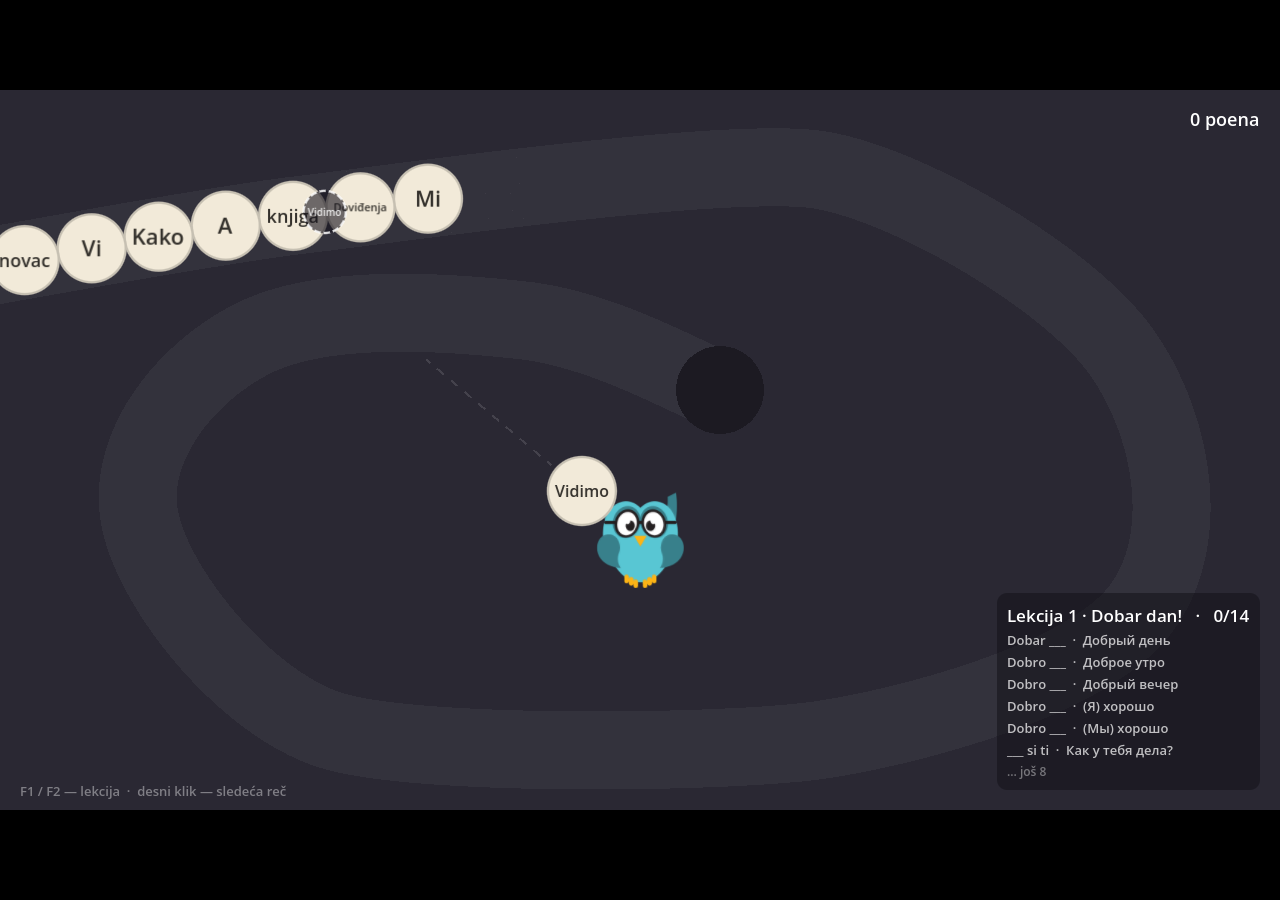
==== recuma.html @ ad53b77b "sensor devices fix" ====
<!DOCTYPE html>
<html lang="en">
<head>
<meta charset="utf-8">
<meta name="viewport" content="width=device-width, user-scalable=no, initial-scale=1.0">
<title>recuma</title>
<link rel="icon" href="[data-uri]">
<style>
html, body, #canvas {
	margin: 0;
	padding: 0;
	border: 0;
}

body {
	color: white;
	background-color: black;
	overflow: hidden;
	touch-action: none;
}

#canvas {
	display: block;
}

#canvas:focus {
	outline: none;
}

#status, #status-splash, #status-progress {
	position: absolute;
	left: 0;
	right: 0;
}

#status, #status-splash {
	top: 0;
	bottom: 0;
}

#status {
	background-color: #2a2833;
	display: flex;
	flex-direction: column;
	justify-content: center;
	align-items: center;
	visibility: hidden;
}

#status-splash {
	max-height: 100%;
	max-width: 100%;
	margin: auto;
}

#status-splash.show-image--false {
	display: none;
}

#status-splash.fullsize--true {
	height: 100%;
	width: 100%;
	object-fit: contain;
}

#status-splash.use-filter--false {
	image-rendering: pixelated;
}

#status-progress, #status-notice {
	display: none;
}

#status-progress {
	bottom: 10%;
	width: 50%;
	margin: 0 auto;
}

#status-notice {
	background-color: #5b3943;
	border-radius: 0.5rem;
	border: 1px solid #9b3943;
	color: #e0e0e0;
	font-family: 'Noto Sans', 'Droid Sans', Arial, sans-serif;
	line-height: 1.3;
	margin: 0 2rem;
	overflow: hidden;
	padding: 1rem;
	text-align: center;
	z-index: 1;
}
		</style>
</head>
<body>
<canvas id="canvas">Your browser does not support the canvas tag.</canvas>
<noscript>Your browser does not support JavaScript.</noscript>
<div id="status">
	<img id="status-splash" class="show-image--true fullsize--false use-filter--true" src="[data-uri]" alt="">
	<progress id="status-progress"></progress>
	<div id="status-notice"></div>
</div>
<script>
const RECUMA_PAYLOADS = {"index.wasm": {"gz": "H4sIAAAAAAACCuS9eaBlV1kvuKa91z77DPecs8+9t85JJbdSt6qSulUmValKgmV1IFRdMgEJGSohtFKVGiAhEMZg6DsgPDEgoAmgCCKIqIBDVJ6ios9+U9ut9mC/5+t+/cTWfi3Q4nNqfc/p6fv9vm/tfc6tXCA49R+977l7XHsN3/rm9a21zZnXvdIaY+zPHvypcNptbprTdtNunvabemp4D9dhU27km5t6wue4nTWXG9hLItxFDhunDU4MX9/gg41NyWpdbmj+uK+v6xvrzGRDy1uX/QbvrDeFIlncrMtnUZKxFJwxf63VmjldbDbJWNi6FL8uDVtjEqnEmqTekEJSWVIxFrwm7200xcnt9QSF9VTcurYa2bdSsvX1mbKRur6/uakt3ahbvJFe3dRDqsL66fbm5swrUqE1tH6jbvLGxoZUYiPlsCEg2WhAslF3lZa0sZFK3thsOmfjdNiQ16eVk27cSHmvY0NNcmlOXW/[base64]/noh6XWqTz8BhnY/KWXpwQg6KRRsJ2ze0nZt1izfrFs9AQXFAYLW2tlk3Wsl5Y6OmJMV5wZIiIVJC89TeDc2bkFhXulLwtjTjjTrnjXWh6/XUT8JUtAPXtackz43EvDbkxoZCRNu/prcUzgqujTVBro0aFHZDe1yq2+b9jSmj2ZD2ltO7CTE3azLcEIITik4V2lCWodBKzCPd2Uw0RQa4XldnCtl1YsBGjc2J7JVwcsUM9FFqF8tOTGWm5A0lPAW5QnhD0aFVV7omvxo/FR9nBJLWNFVgTjBCa6R91qtrKLuNusqKdusKwdSAda1L/WahTxITaRBWErA2a1K3dgL0+mZq7oYSU2uz6YIN7ZAaetpLSYCuJwJU9mhTr6/X/E45MrmlYFRT41RJAQpRpZM4bxJOhfSvQLe3uWWjOJM8le03NJnqk0ioBodAnGnXGkEmwnMjyX0yt+6W/[base64]/aaDh4UXeamdKIJm8wf6NWs4TpTpnKRs0rE8Pe0oxGzRA+H7T9BtXpX9TYJvOLVNR1Ed6q0Na6nlsjXpiEvQ1VWkpUt9bkJNgbkg3mNqaWdW2KSWZ+TXLDYS0h20x11qcij4k6m0qu6xvJFktKsoqF9cQQ1k8Xa2kT1XpD7vn19UYvX1/fbE4F+uupN5nnWireq5FQbDa2aHsGS02tralezMNoc5utUXY3arDIWbmlf2Ij/JOttjmVQwoCJzKtqJ8KKa5JJdZUaPWfXnBWk2Jv82majKo/rZoRTfGsVijWBK9VG586DdZTD6+nLNbE8tuYauKiEq1vzZKdxMbXbZGq171Z89Zk9M7S/ww9qT+iYe3lZsNqmVgFsNxfT8I4KXuNOb2WwESlEkW3NxU/[base64]/7IDYiqDVDbCn1mjKVBO/YsIHe1nLNRTiwpoxqo/ZuCUutpfP6jME/5UXC10LDR9Q3oWzaq5LjlQymInVzc6uITe2f39ye5027L5GXHIdNHwjK1Ebj2tpU+swabslKW9NiScBrayn3Gi8T+dcwS7cVi9emJl1COWlhb5ZgGpaA4oVFrNW2ht10Twx/1dkz9ozh/gFjsD8r+3OyP2889hdk/zLZv9xk2D9o+tg/JGleIfuH5ekr5fxVcv6I7F8td14j+b9W7rzO5Ni/3hTYv0GePir7N5rD2H+jpHlM0r9JyrpRzp8r5yck5UnZr8r950n6m2R/s+xvkfu3SvrbZP98KesF8tYLZX+7+ajF4Q55/CLzrXzvTsNbd8mtu2V/[base64]/PP16gX67IVnTAeH2/Vwh958kV7dqXnepTW7Wytxj5Z3Slt2r1bwvgSSF+vD+/XuS8+Y63HYo9mceUCq/cADUouzgs7u3ANS0fMPSJ0u6NXLHpACX643H9SbD+l7r9DDw/rslQ9I1q96QIp9RG++Wq9e84A04rV683V6eL0e3qCHR/XwxgekLd/4gDTwMS39TXp1o1499wEzJug1z5N6WNXD87QpNz1gbiLoNc9bHlCI3KppbtM0z9erF2imL9Skt+vhDm3Li/TqTj3cpY2/W6/u0cMpPdyroLhPDy/Wm/c/QIJwL9WrPXo4c1Yg8sBZKfasXp3Tq/NnFfRnpWYvOyvlvVzYjHtQkzykh1fo4eGzAopX6guv0pSPaC6vPiuQfI3m8lpN8jq9+Xo9vEFvPqqHN+rhG/X1xzTJm/TmjXr1XD2cOGt+kmlOai1WNc3z9HDTWfMIYa/PbtGbt56VHrxND88/[base64]/JeoIcXata3n6OQcnfozRfpe3eeE2bv7tK7d+vde7QRp86Zz7GoezXz+/TwYj3cr7V5qb6xRyt15ryU/8B5gcXZ85Ly3HlF+/MiGdyF8+adfOVlevvl55XnaNqHzivDP688R5O88rz0xavOmxVC/7wgxKv16jXnpaqvPa/8/ryA7/V68w1681Et4Y2a2Tfq4TFN+Sa9uvG8wOa5enVCDyf1sKqH5+nhJq3LzXp1i9b61vNmN6GvN5+vbXiBPnuhln67Hu7QJC/SZ3fq1V367G493KM3T2mSe/XmfXp4sbbofq3ESzXlnvPCHs5cUFl7QeBy9oI8O3dB8V6fXbhgDhHyF0xFyF8QQD50QRFerx6+oAh/QUF+wXT8234i/LtPBu+NNzEUuf8pH0x3JZqJCdnNpsAT7wd85idxYI0N3sx5lFfkBnkZV+LFLNhRMBGZ2My70lvn2kjn/[base64]/TwXMXPm+NiV1feMuTTgdNdQA6ahlCRH2iw5udrNcJDrW3lq/[base64]/bzd5wFu5JmFDgGPBuKfz9H15pL9HvBBHwAgQEJp8qPdTp6hEwCT0pWxBNKi4/fgykakQdcAfO44svExTow/[base64]/fi4aojTUQyhTAmVyKS7iFxAl/QJnAr1hfwMKSInq9rEcC7FDMt0cqSODw7zpODeiI7a6E1duj7zs96EmpknUNpKqI6X/hlC4aNSiOXlHUkcPGLYFnrRCjXM53D6ECHztq9x7Mubk8nbyAyCYRzB4iW28dJjkBiMI7IfkYRwCT/qAcn8w6sNAyMf7udgSeoPxsA3yOYBXoYRFtkBTi1IfmCYX/UsqpgNgOQK7sPrcuBpWB3gktOqJK8JRK+PhsDVTLAG10DeBqBDZg9qoKuNe8Sns5sXBZ9EVIlHJmvIAiS92Io0Q+QO+xTA3EEzm/[base64]/Cet70MBWeCqyZ0B50tG4RyBmFtiNMoIJp3+/spx1AO2oBuhUArym/[base64]/udEv+zstYrBZsWL/AV9Gyda3nGyFrB0W4whj0Eifoze9aEU6kWnjQcD1MNHpD4IHlyDyGQFWzJm0ZABh3zdNkJJCMP8vP2kHXfYTCO6xBNk1C4+KWgHS+I666CK2ozqLxhMECHa95l7Em2D9skW8M2C/aJyRUsfiIQd++JO/7hN9aE2bKA1h7As4uPnfbGHasxpggIoF+N7wLvKiB4KRIf2ewk3IKLdm2VQuQtbgMSGVKRtHA+D/6L9ohWE8OyYquvlaMzlniqotTlb3hmVRdu3PWn3QdwHoZSj36V624aMyYRFOekKIqjxRR5xv5ebUd+adtuSy4lsgoLAKNtCTnw/+ovkKU5EyycrH1deOj09DLuhA0065mQB4NoItbnsUFAEM/FFUWQQ+++BSHj0ff59nqq9e6QXTkJFLcEJw5XobBwcZRyE0mLemVAbjlQeUETlQe0RveQrr3iGLKirXWv2m4fkmqIcCOl78pAwQVNDexHwogqX+bICC3ATgp3ql++Ta1i/sIryFpwf5TlhQAMHTGrPxJOt7CF1UQNHSkdRBt4DpoUsRKqQ7xPXzMTFbBZKxNJWhGXis1WgYKYqLAnNCa/GH4DzT7z5dXblfooXcG7QqfNVZfaUFIwuVoASML4C5YK+iaCGqkcFivRs2xj3sgn1NnCnEHPRaiagmpxGCnrZHHzcvg+4wL5XvI3+SOEv9eFSVsGbq4LI4k7IIXhbKK3L5tSkFchvV8WOA7gyYod13+H+2D3p3F8CIhm1Gm+XSXLkcsuuTR37OHUrR/WKkAK79Hv2kIu00UNiP8FCpBUp2YL+MjvydwwyJa7VKdPbygVpAgGVILagxmbdUJbOl4IHg5zm1CreNmZcnBRIheMgappEZaQkwF94sABa5mwo+Da64fShQ2NVnwFeV45jDBe8vxtNQkejLwDR8AsAGJpYBYiO7yDaEwmyQw72MEUH4E45UgSCCtVxE9Dg2B00/dHjNoyzP3GUz7XKgldhGaO3/E7yqAhmvcJ3YSYUhUuMy9EKpo1mKK4IE2p53wk9vetj9p+tWXU0JfkcGEwVqiAugE4qxWeiGPFohHYjU8AWKD0iuDMqdpehHLA7R15AE9ZTUUT9M8phEJGlMOeLlKBE/jzHs2dDjA6ca7huVyRSOu+qtgVO/DiqTMMRdThZgi8Ch/ySd5+nphuo+GwVamivH1GwUDuiImmlR20F5mjeaf9btCRkY9B57kZoqSdpAlsIIVIRCKQsLRKgzCz/p2DWEIPC8u13Qmzd0Ssjrbw2SAvEFQdQasD0wt7FCXSjSSZIaw6ZCial9WKfax+M/fJB0eTF1EJxjsy/EL5i0wb4D+1OqD1H7WDX1zlRgUDKfoBqZl7hB4DK0VwxsMIwmLkAR8w/lrdCfdt+AFwIJ8egbXptmlUeRnlxxxNovB2NILTCQYDRmbdAKHWfgNbi/wP5MFhPjwwE795jbZ/1sAu+IItgRSHgrbtS8JzmMewv5CGoRoGEXrfgzyjy64k3wCDyA+C5LcxhOiLIBokkgDsQIMsKmEvkhTkxhVqpJWsBzw5SAv9Fx/KilLnHfA4uPSa1eA9ZEwWqjXUG6hRHy4hscDCgZ2Elh8pklH+7ClALoiShuZDEIBcofwVUJVghsEUtqDYujcMYj1H4/g2y49IVbrcQkCUpVffdBzA+DmlK/jix4CRg6FTly8xUqxTSd7MpD9KQyNw/Y32QjIp9gNwRCies+MfedAPTyyYUvfhRN3S0Eo5CgoO2nYgEUB6tFqpG/xyQ+H5APQ8j4XewuB3b7w+B3wCzwI7AktkY8glawBBru3bBNrevsb1AAUr0w1bAGA6+3tgCagB2zopVZXMv1vHTN4h1x45mbxtq3PQ8dANVUAN+amkQmQWqdEROtBtWFbtdjFYUeCtFEBVmtt2/373fXQc50RH+LVWDBS4GlXeTiTfv925J0WukKk9HNI7P81aHGcuLIIKDFKQiuoEWpBRLJkhgX0bcofY0GhFtAFdbVqJNid5OGWh/Dr3zL/yxobOn+yzd0pY2VLypV4Jo0bC7aKfB4hPxikfgH0HoWqx/GDleaERJjeAz9lTm1Tn4e2A9XmSY82YrOLuJBZp02u2Sz1HFQP1L4AB1lexQRjOFUAG6saHSiaXqC56ONL/qO8cu6izCDFxv5EKXPIPOG09lEngDogUPQH0raABQjMN7yC0h6gqWTgdFeBdZCbLvkaGDEYl7BvgEUQLNNK50jv9L/[base64]/nvvDIkcEEb+XouN6DZAA2L3KicMSySag6UI2EbjhZ3D3xU/GGEnRtZkVTqCpvyFs2eGAsjnB6XX/Subft9IzyALUG/x3tidZBggoFm4255IzjhS14EJhCrojEFRdpOcqkKVakkPosVR7uSRAvRAmCtMr0AkMiQ9dukEz4Qi9eqTVeLXp6VfkRZOsr1cjnw+SgbqSLlRJTZVVQqZnlJ6Yw63K0qkVsNgkJ0TpCX3Oj+e2/e1P6A8MhOe5VHjjsIVwmCZSqRhZpZi1UDxQNKaNFR3iEC0ohLU+1r9PxIkBxwf0Kcp6pR6WbEry2KqYwfCE4r6FGfEnd6qyY7vpp59Y4xA5hrhUAQL/y1Bf6Q7+hvqi/7blHC6hibR70/LLqe9cf9XCxrneIyYNAAbBpk5Zz2eDTqyPR2q9+hu+WCuG+Lz9uV8djSfzASpRICsjQf8L5bUu/qGPq1ov0u0EyEnVJGGu4gqXHxGWRuJqv/A/kVWlACLOLaygmaQO9KgBKAKua/BBMPSt3yB/3p74ZZ/ejp4JaWKy9qv+iIsJ5DVrUfRYPKnRPYmXRzcfhG+PqEKsV4yVJkhbgCwynEBz2lgyfVQeeWMQR2u69EFFEDySH6DfkeUBLKcVgytOvHIn4rkUVkdm7PHvHagwWWZtWzzqb8Wnr/BTnb9kO+3Wplytgm5W7TAdFV+WQyAUvf554FBHgxBX22JwNGglLpcgiiPixkSYhdZ51IVY4toaJFNiYydckB0JZynIlmav7Y0ZJ0ByuORMA2EIXJ27GwQ7ppiKe+e8QmxlRkytBqDfYWQQcR8ULu++iOpWvKKauCuguTnRRaHCnyGMdQb7zfyrRIkxwepA/J0sexiFcLjqJYG1WhZqKM43bWJylq7Yxx91Yr/j00qLS23RNFgaTpnOKbeJZEZ6DdJbL7u4WGVgerqwOadXS3FyBnABKMF8zIsuX/SkxTYRmU5RT799N48PYYAMISyNfoEFHxTwj0w+oqhQzlvVE2REYEyImV6y1lQfC3jTwZcaBustyRoT9rr4Sw+RC7/Xuw+x6OHJDL5yb5xEgaHeXUqNyTJHBHUe5n6Y0I5EWyoGthStP6YrKO6AFLZUV1i7XtiH8qsRPCmax2j6hcFR3QbNAvi59Bmh/s0EolyEtBi6I1BtEmBEaGY17K1kYjK0WTfz7b1+YQJdOIgpakuscHMWrCSLgAbo3oa3kzujWnXQ3xF8YCYOHsKs5EAbvrrswq+6LzxR4lY0Cn7hY0LMMe4n8cIHdyEoo9Yf7BtZPdJNYK69m24nWxjoND5GLAWxPBfnv0CXlhpWLbNjIWyElaA/+il7ugvIsxI4cPWlFhf5kDHcfQdzrkSHiIWwNIMfowHZFBLCcoBOwQKYPjDoXgjCszpgTips15OfTAKYKZDPywY6RZxHbzBFr6o/axYWVWoPp2ySbYi2WvY8cdWmfOv5bmB/krbFf7Kz71N7Q5P4YtM4JIMOHDjn7DYLsGStM4hpMhQ2+gF2EaW9fNxMPfEV/7+8WHi1MIdY6Md6iKc6wwDKBaLFQ2rJzM6G+N9LqCE1ZU4JDrYvY/itXS8eJCiP8T6jAwdB9Y1WnEE4INQr98NxXckoSSlWBXrImfQDHJT/oCBtFHRPm2JCsaxxxqZcdmjBz4n72AD5qnOXm6oDs57DOl+NNhn0KSTMqwEug25ngkCgvxzisDoxQAjs9aVWo6YOnxUFlOqJ0SEaDWWSrARRk4djXIoZ3KqHQGIycHb/JjMHlYF+CtK0EGWS3ZPomC4zT/C+ihQPXAiAuSDbcIfZADbzL4JrioYlSGVQEhyAwx4SOtgP/o/pOr/9FjkSM/[base64]/14pgTEeJlSD77E0Cb4SVW+LDwbSE0Bw2zpDVHEvoICNXABkMDGB0CxrZ05AiVz9qKVxXyCKQaZNyRFTo7SP3UROh/1ec9pNyZ0oYs50A0JAcaMDAwLp5jw5iZhYy0TW9JWGHkCoAYVVsvignFp/W7HfnlVmW/ObhhXvyv5FdxNzpA7nLIzrToXjfDAXpdPIFu8dD8v7Yv9H/q5qkKUg4WcqT+S7dDEKbuj5lVoEAviEDtibSwicmnI22SQH3FUE8XO4cqPJjwv/L9f+3faX+NisMxGbU9Jnit4vcY9WLUboAsi2NOkA4MPDsIphdgqGQ9CQuSsSwiSNEFASx48aajyFQQCx0RqntgS/QNfseO0cePikTRoO1gQIPWijAyo8YUYWJDA8TgJhWhokgmzIS80qjskmFla99sl+33sp4jkQRUKrNnk0pjIdn9G7/71ywEzq/[base64]/iJtq+imaNkq0cW6sbAZw2FoK4MnbO6qB8tgSUE84k5AoX4kFOJ2OzGoVNmjugOFN2uzFf+bNOYYzG/a8F6AItoWTUflJOIkCmq7EfA25FbsTk9FQ7R6GfYB7SNbdSdYf0zrT8RhvIUTF7SQBjQHL00TbAxOjW1FFnCaaIS1UuegtkId3/q+phZ/iiqpjC0DF/BC6Mf8MY5DZ4K8QlVGMGFceo5zwhJhdF+WBtS+j4FpYGILymAJl+6x7pbNGD3KG5kIWOS4y4NqT1/qu+4YULjI/AAyctBueX/ql+0gngBbwc3ozoK+ffm/oxJD8QZ3M9BD18Cimf+3UqLrciTQ2IdOUwdhpI0JgzKMD9mlSDsSfApQLmlsECwjyEtajoKkQjPkfNcTwsil27UDS7o+DuCM6fQuYQxCn2LHtP3/4b8PrGGJWsx1xxRxObzjo2qruOySOLMyyPg0Mdjaa0uXjcACJA6IRJxD2B+CHC+RMWT3GFoTZDNHL8YlXoU+6auyFF1M5My/8+Kmd8RRxSnz6yh2CSz+ev8wHVgyputpnXgnp3R0CIJ0nUvxKuwIMTzwateNnDBp4sAI77+LKBG+D+39M6dWa6iWzMegwVcfkZH20Ui8ZRTX9vD13s/Px2QEcvQVpKSeferaVIPQuPF1Bz+Li9/wZjUTgSSSClziCX/60dP/p/8OnzOqQ9QE0a1dMv+SsI1/DlUd/7aQqKPI+oYetKtQ2ew3QTqew97htIz+2jIcZXfY06dPh66PRwdUQ0/eVxFaVTxUVNCPoLChhhWd/qKVkxXl7vgSLWn04UonBitusZKRpLhZjsNKVdlyBUWYeN99vwWYln4FOmXI6BBg+BKkfJJTqjWBnpHNIaBilAFtKkjsH7uC02LMEW780WkQaQeHUFD9KU1WfNhdEJb6f0ExMSe9XaHqb+69CfB5EGw2Y5jloUMy7p3R4xpy9FL5u/Yv3F+6+p++CCBTWUiwGnSmACscWFZUkKJlgZer6MpYQJ8DqlREz6oE8PDHUDWq8LBxMgfUzwztd6jn6kkGQjCKK5cIp9RYal5UtjJaSDaH4u0NPSo0m85T1yvFVZiLKBL2iy6jkwvqrokg9d+0HN+PpcgE4XUaszQYDGx4SoWscw0KO9crig/578ffv/dvUWbu/m+fzV0612qpuumaXWi26CQ+6cCqykQa6PoPitjnZjZr9p3wz8a/ebbfqwdzdO++vWZx7z5jeAf39xxNJ/2jKc3eHh4/e+977QtekL9gfrrVOHHtzqNP2ift5Em7P21uL0oCZ917tNVqdVu6DbHtHzxpdw0HreGE6rXq26Jr687MopqQsw7jZ9kR0g0tI6gF9CpmT9gwFMtDuAH5fS7OWZNJCHKQwIRMXCG0CjlemZ2gRIMlwbhdqmiMuaOfr7TLwOCCGg65wMGDiuo0wY/b6wwjdOmNc+4EXbOl2DasC/Va8L3QVWco+V+uTlaqgiBsU47L8lB0/lHp/IPvssvFIsgEXfnbUEbQNmUG7TaUayvhFOozgs4dHnqXfyiOq7EbA+nHjUP+PlpE7nMUuwOvEdeu75ZvcweX+84tj46vHCQ537bweUjPUcget/4EdP/YbrcFQ63ELxCmllaudzpmN4SQyxr/R20SSCishUUx8t/kYnEy/5wV1dSMoyt+j3EWk/dSM6J6W35BBk8lasfkeZEfoRukFMqQQDqQUHHEHPmsADmvrQ+GvWdB6Qf3b2DN3Inspc2gMiwr0MsubMPBD3ieDfFns1KUJhA4w55VDXPD/+oFFdG+FKXOSNQtCXJcUq4bc9SE4/3seO/EiV5SmYw5/vv21B/U9io9z7boTjgmcYS/YNWQpzx1On6UCS4k1U5/tQfRZCcyAwvPFSeesEZduD6kMW/RVjRZatrYrKibzR/vvcVt/j/etUDb+9r/[base64]/ZrbNVWK+ISaXZur/TmOAMNDaPhLVUFGdlX4I/6fUd7LKKnezTtcsadmKXAHBtERxtWUZ9jUMCNuk9F6TXmD5nJKPoaLZyoGWQwGUzGcH3+O16HcjP23RfBjiKNgdEo8ytLfqn8LGMDfxAGDGoI6rsDhl520N32vS6vUo6PutDGnxqR0PiXRRHpmY85ckCOhZKv3vZxr6wByB5gCv6aCpMnXVZUaN2IwWEMqTRqY/lHYHtB8MpAFHDu+90PuCDWHh2Vq/TUkRSykKQbHdr0WFYxFq67U31RSRkqGHPo1d7tevfm2jMB/d+40YUgXkcrQ91U2mkOC8naETBWHL9k9CuU5Lhi8I8dl4Igxh126AmJ3V1SpU4iXKEweOhB4jHIxIXCxGy7v8uc8H7iZfxNgkW8XzB90Mz9WSYcLhkgwvWP0whnR34CGXyC5PxRq+Ox5o7dqFMp/l01RVhHe9d/dtIY9B//24IeUVTsoDKgn1iKOpoldmKVkSTaeFKdBLaAsmzveskk2Tq0sISukGj3HUpo6v1ir1Dnox1LTxdpRn3HzMrtOU6/uMQUGTXjqPrsAR4FQXQvlrZ4LpQohdQto168WXB0aZq42wX1OjCkKApvhlpNGZ3nkI6M2O6LLzDLxdg16qcZqfmb5eJYZp+PjgunlLht6pgMTccl+dhvid9LAmtEOzNVSXuZAjmIDk8YGPEFhH6/b47nxxNnRoNPhpr9cNoIlXPp37cIXkmgJSPNiBOi3HoORqkhTC0tyDwscWX9PtvoPDj0dT5Rt+C4D8edFqZbCHfV8SDkUeqQyIwYGuqqcGG3GOEStiIxZoX7QZcXaZzA/i40IH3HCB1lEmZqEze1H6c6KYPX6Oj9eNLrqbg1bVFNXVuHyWmSQnKJgyj5nURJtFIRiW61Rsb7aIgIR2S4gKP/kL1kTpygczMQs+jUN9oAMbey/6Bj/Dawd5fFNFTzPddBAPHLiD1WyigdJb475ld1nEVYA4sgMJwKR3E8JhYgcQxmmWNdXuYUscEjkaQjdbiGFE/tszynYofcTmSSc5ZLr7Y5WAwgyZilTcMKrj2B+SfBFNGlcTnWUSz/rmjZXkfSnDgO0dZk55uuP92VMWbxtOJOF3pgFsQDLSPILh6OeRqNcoefDelSsaTSf5RRPcjuZZTVePqYwKBUURMvyVSVdfKXPXa8ERwWnSujO7w6cerE7/l3W3+NGLgyWUQ8zsQ3+ixAachxMVkcgQD7fYpLYezQX8GvYfEzToKmZPwDW/yS/QP/h74NAYP7dMaDAIIvyyrKZEKYUIFxC853IzXusWd8Q/TuAQD2j/w/tXS20DslmOzEHiFjpWARWcbmiCeGtnToOtOlawu5dY8DgrRHSZ/+pJPAW4aUuwylV+Px56xAjtm6Phry//rsjzmWA3lg8PsTtaidjNW5clIdpx+gS0Lti2cUAkTR6B5qNLhglE+y71QW0A6mjUqVJXI2i09iPZMYeohdaEc6jA6wdHFdjXYXnPLQVQezzCZj8AbhGmF/dzgWH/G/Mi5dzGBgjxnPzdEUYC+s4xPYAaaAJRX6UJVjMS+yUmN+ZJwOUrVYKSg+IycpuLH/AVbcF//RT9yALLFEf5YFp56F61lRBtWW2fWfE8EkTdzra3uKji2hNHmgpmRjTLr/JMFddGCXDC1il/8poCneNM9R9Le60W0aMO6Vgg3nMPyZumDwf4Dsn2Gyfdf/c1/1zWFX+N5f+Hcx8HIlZsIJbCy+aDtmYjijiUpxEcTNy+1QFA8htSrvrvOAFugXxPtBH+9n8BpwLYixNkJ5f+n/ytENblakBewZVGeRdrkrOO/VL7IMDoC+yLTACHNLO5Lk8ZhKyU/I6CkQsvHcOZqEEpnFCDMAYdm4WU1dnJSmCuKpMpxkxwG6BRG3XmSu4egQWvmfPZFEQr3x+vgD/u5YFHn+SY/fX0kvPMbReOcWgvge3+NWwnuwd7bIT5DNrph8z6Puu/H6Z+zj9q99BQ7YFcXZL4Fg7b5SogrRzd2ODCLABDp0CD+g3iGbBic4jfZP3RMcFuOBGkZhHhK2/hAYc0H7LI8ToGE1KbGDqvn11z0X2PjcUgIKGP/oZVZuHbEkahra/ZT9E/[base64]/7VTZoM+xiPWG18cr93Eclee6cYgzysgsLwBcoX+wZzkJjLqvCjSroErm6SHjGP4YICqymBcfdr/DyIB6iyIoie+RP+RYflOIY7cgszAqU1UrmeGoMUd4ZaxNlLI0qiezQ7Q6tdMqeGjrdEGX9qaOhJ4y0iZX3ZPgWTJmZezGDLckIOhepAorI8ngB5yVGl3JGZcSqOHcWzij1/2wx8+Ss4b7xkAT+ripXnuGMVB94ECB1ARJdFwfTeb4N4Q4R7reGiQYBuBYAe+KtA2rrADbAoNFAeTSgEMUwFK+grLCBPQDjKiEgXoQVBSdHiz/UMl4rxIVVZcSIO0oBIKUYuI40qFuZXSK/[base64]/C/pv0DwhY21S1T+jDtXtN3rD7SW21ihQIXo0FyeTwP8JEHYyeWQyOTDJJwPcMJzONinlCdLltMVyxsJNdNZSLvezhVEW1TOaiac0RSVoaAJVhMrmnGfD1QNk4wQaq87SPEsb5+HIzTO2PmMhKRX/6U3lidXrdGh+uL7T55IfgD+xRaaBRESJSzjcQ/EtobLI9ykSfirZ11VgfCY5a5nZ5FrIws1ZAbQELUPWnpQ4ftAjaMLlRoL/mB+sPhmJjfYXbOv8KWMeM2pEcH4VJ7xRQy8U4gT6dS55hchm8lW7oLdVlfMaNy8/5CWI3eW6HhRLTmaxGTsQZ4yt1UIxMyD5IFJlKLUeVnZ0N6SACGJ4m3GS0AkY1uqXrIafGX/sGDVNx4FaU2nqSPaSBdXhc4FFYVEf1rt4TCypwCmpYsFgxziahwnZPodjf4tirXyY+OOnIPYNuA3jiZwZ59kH7P3srchRTRN+3TJ+jvOYaMlLYPEADKuQnpMxLbZeApeoK4BVVBxIimNwrcdD+ZBZceOHVv7cPXSoYthlVd0X7yt+3V6/4snHcnvaypCwGG2c8nswHGM4AtmfH4koeDNoG+ZaWIE2+WD2W3Yn55cepBeo1q28LcDkjQw/20HL7ev9kR2aW627tbdjV2t4eTu8vnw9fmRlxL9rbvwR2jrGP/[base64]/L6zJhRt/SYcl1IekCTRqM5VxZGDaaSP+91JEt3j8U3k0boKWaWoXp1UPhoQhaOyTsKxkEKTCD974DmJn40EVt5FWkBNVTZtF5bIWz1/MROLm9JWErGGEPJcRfw4pKvcz2fmdp3a77Fj2ffa77F5ul3yT/SZ7zSfsJdd83P4jlw8XnaD2lq1HNO0R9PtlSGJ26/keGv/fvOxXba8nsR3eHvMaaOHtt9lPOruvvW9x32SxHKfAEGN37twp9v3wJ2QaNMcDOPSrA1klQ8KDT8F0aPcx/HGYiaKfE/jLsYElGQeQl3ZybMVLyDa1yyiDHzz3BpYYXaQw+/18ir0RlYyOjniNn397kBAB9WxxWYIGkEWODl4ySzb3RZF9yBaVO1KEI7joFl1/BPcEz4gFxDlNA6Rz6if3l/VkYicdrDrmJKHtToYUZNqhhNJwJC6XAK7AcFMeZJpH6kAe8k5+PnMa4SJ+w7xGyLQDhM+anT/qT2XvCAxV57DHKbfkv5U8K4rJwcATURoYwqj+YxnSSROFpzjHqM0sKlpZ0q4Bz/fqm9RhJTcdoJy7dV7CVox5j/UnOCi1+B67uBjD9WcGtMCfC7gD3KumNDLcHXtPebfoh8OAQmz2o+5t7s5vcdmdi8d/1D7lfgx2yw03/HNr3hlQZM+4OVT7sfPDVqs112v1OIo635rn2Q6eYzc3t2MHb2LXs533WTwyX9vauXMO13PzSPPDtvVB+0H7Da1/a7/hG37cfo/9F/Zf2v/60ttddruMys7p4KyZt703u9ZcuLXnThy2Jyzy1Ge7drV2GEkz8Ew/95xW61Y/z7z37x8w0Xzr0h0tVoPLYBj1tdJfgx1njyc2RfKnP4jDJxKbkumUHxVf9l1hys9M6tiFkhw05zzK/HrNk4sa5Trphc7mnunlwrRl9M/rOJIseCRRlbIQgDXvZmELy/RPSs59iaH3zSCn6bXsha5nOBI9kdkMN5R4rBG7Lvu28Djt4YVlI0pAx5hvDxLr7Q/7J6xZKvwTQeK2yreBNN/GGFkGlheqS9Pv15ehKOf6/dAf9aOM3hVtEHotY/ifTQOLmjO3RQxhK7oXP/vy2zSRTT4baSQdvkEDWfvOmbQkAKNN+15c8T5FNtCXNkIf9vs6nMvBrn76yT99bdwV4kyWINk6KMLNSt60Y/6po71LUXo0YsSLrvvzMvwDCyU7RmtVzJeuliNDgDreORi4sLCwoIOJ6l9Pz1RMUOPt51Zwp37LBL4QOMyoN9/uBq7nGC1ldOqferpkYRMqnP4xmTiVc9xO+ZGsWRIafpHjGUc4ObCwjKxouaRGLxhOUF4WhkfC7ZlWj6ZUxmja2E9BTAz2BDuaQOfzBQEAWidp9LotnLqFZd5xrqUzp7u0kYJ4y7sovpvg56Z/5GVRVqMx6SyZMlBDaAx0JRoZ/[base64]/zFyKlFZOKVD4kG1CkvCL78FXfEtSZN7n/[base64]/Va7CJVqN0/3pD56P1J/jzc/4d5i+Vcj8MIPyhJ/Mkumz9aHKOFyV1rOM/XdOvK6EL4OAFWlK2VoSbGZa9fkwsCESziTwiTivxfYf1f4S/uBYB7geCpnOIpayKayiaUEBHwwHAPSFlFYEAmqgCYTlrrnfWyE4qfIpyvgPzrku4Ov9nP+H920yPTUCZls7VTplbxvNBJsIPzOJYm3R7HMZTX+lab4UFBfjK7LsfNGB6Zzh+3qWK8MUn1PSMZ2W2M/Ru+SWKAQRv06pL42yDUEuI7TTVMbIGadcMm3sfhCAnM1dIUL+wxlBEZjto0/2iCYldlFpVokxrc1jPrDpEjfh6BfMv6wgYr6Y35M6rBL9rx1hwtn2r0lozUyZlgYCTAI5rAde3PqBAekJdyg0Gl2Tn0Z6MiclrfnZPWkAFBGQ60zMqVBptMLtQST1j/Ii1n7QEMdvO9L7PRKCkEWsaFDe9zd/w6XZTNrZjiNyUmWl5EJiMbuNn6PedB4t9UCkeUklpe9Ge02ewaDxziD38gsNatxBjFooXkKX5VlmgJV+Kds+X7/[base64]/JGuk8WZwWYMp3r3UQ7cWAxuw5bpAq8kP6MLLJEPSI7iC2T3PRPs7a67I0MTqrhzrFIsKcU0yAT8fIpIUs4Iz2unPmXS/izbQdajTNjWeRPyLMvMDUSGKIzE+g/xrPO2GknRViGhfSNLGJgGLchrn8Zg5AIbIZMhPgRcWAkMQ3RYoWBpoUIFAvRbzKnuluROUBK9ryuM5Hi/pAiWuF8GmUG/tKViQOwXLmYlxm5pG0A0pepv9mK/zJrfAZAyj6Fi9PhjzTIKSv36UI2aO5IlqglYQktijbbNRIPKqHtuawU6cIvWDM1SCT2ZXmZ6M6KjdBIUN5jsqhMCIuLi84Nh8PbUlupXi4sJP2S/2KNcHbdgpSxzKCr2EDVoPy2odhVD73zBzXm4B+737K1MWKAOIsLWsmDJuFHdpvOjhaMcstCTIKJfREHVBI/YzUUTxIlvZkzo2vnD5ODN8i6mJYhJoGzjRLm9hi0X4hyoqaRkUUfxzpPfIYlMT46hCudztqeuMTLhMBkeg8PjE0y2lnQZo+l/sskDMXL8mKG08x1vgbnFvoTruwZjZwMYY/PjmVqnLAVDMrikDARIpPoPyE4vFtQM1Bua1rozpj1lELDn4mNw0CXFJAm117miksAgi7zlAmHl3VEczd1kTGEJJPVO6VtYgjIqgz0boTardVmJJ9d4JyBZpBCxt3d0sTKUI+Eg/28/d4QP4oyNkStm2qCUXzoeQraEboV37Lf87gM7EsMlutllCkUVRKhkxzc2s7gCtqnXxCGWKixByZBpd/L9DbtHtF4Ze0o0F5SaWSSn5PJGCSOXlBdmeEIydMiokYtSJdiZoMum2Ufo28b4Fn5cf/j/vuCKbNjXCdO+FZgUBVMOg6mJk70+/YUP+Rheux60827uQtbJCljcK7vpvgNoGxmJbAYZX0sPAHzZMa7V8ejhpHItYNcf0HU9GRPZmQHlUj2xNpVNZCA/IK+5PPccpvsk4aZUaWSv1NOZjA6XQaHRE7VkIgUROkTvLRT6zMFMskcBRnhUhEh/HokuWgMloxlGFmOKstl0NwwfsUxkNXtBuj2bIjPuyiKenDCyBJS07hWrrDm1Fdlzsu0AAmTZ2weeaHzhDSNKiVJQXUDI3XViBLFxQ9lMRTjCzpIlrIk7JysPiscNGkCUKqIyELVqK2Gwyk+GFkNGeQhQpGeNgnZobYvq/nyeRZUiOr8f5Oiv1KgnESWSP1U6hqb1xqAUWXEqFyW+HKSHIV9WcLwJs8wfWY5iSeOXZJ8pS2Vd12N+JIFQIm1dA7SlO268zpmAS6C2n6rE7iZEydQqde+FsoQqIWjUsSzrniqvp1mWN6VRp7P/Kkse2xqSULM6kAhR31MXmaPMRrE62x7aUA9G1FnxvG0SstFCApTzglxhHu4wlaws2MW6pShCtETP7ZScD9NyZFAWtP0UfGT7p57JN7R2Xvu+Sn3afdW90770+5n3M+6zzgNkDTfT7dyUUdGb510EZ7mPvozN+N+Ct3/32z2b5uB/5u+V28l1AYr671CZhuhrqjhI0U2Lr2MgzkJ+vMSQ8wYA+eXYjz7A5ycH21rbmBbA6R5+Qkzvzg3zmQVs+xrFxhfECpnfpBxNPZ8eSrNZtDpu4cXLTSUU7ioen1OuuIyuudPlaRPl8dsJ9I+uOF/zsYB/qL/ePgEI2G4goPv7lYrjUOesWvfifRdDrWaP+JyTdT0ciNoJLNpgM3xL2RG9PgT9hOA+KDr+CaDMSS6szvW4cSye5mx79LZxMehm5YALpMctcp+ShlCyo0GUYLxjJFJj8DkEh19+17/mj+EKTfxcy/yzxUB/zl70rqVTJcY8CeDK6/0KxJM3i1cXkwm1S/CrqyN22juWA4H38X4hxI2wxVZwTgQ1w2cTOc7JSNAgy916BgNmsTE4r37JFsSyTSd6H27JwyoiZfBIv1W9zYvK44VEreMBo3EmxA6wS+5YizRrbIyKgNiwFrAkfhHhwz1BKdr2ki88NJWQzHjdM96uUNdrIDLgZsqMnSLpm/wogh2ZRK1mfUsh5rQ/7bUPtgGuW2U9Wo59r4Cba2sY/lthY77obCkwT9kch+zn+PikA/FsT/E0TAIsYwrat/vP0bGXY7Lh0xcMeNxHI9dPJm58lAVV8ZltJX4ZSGbIRVWZEoY2pdDmYAMO8Ylsn84/AiXq0nAEp+u6qc6BG+8cHfWF5eZiBl54O9ZBjTfbkO19KMwTcacdMmlItFTKzf9YytL4NKlI2uOZh+RCEXxCvZNWlVKY6N1HQEuhiKLetku3lz22ce8ZC5C8v0ysl08JbqxSXlaf0dmPpKW4/FNhKcZqmu4G9qmJwOxnMwQxAnsijLS1Ro0QFh1ohBcPTjsVIJQ+5fhFfnMBSyrNM8jwtTrSjBX4k22mXRkYjkYBPCoaLtpHv3uPV3vyvu/07/dj22JzjZdW+WlsANbjqtyZWWlikJRxM2qYw/pMzHSPGPCuKKTTB8v1QitZJgYYv9kZIaRYylOYmk1ug3EG8vKKm4xOAx3ofL5zrg8WT405g+dE2NVxvCU/TEGn43LlWq8YlEUgx1QEte5qgLXd+EiL+NYdboS0cflpQy1AIY5dZejTj+mXJ/4zNdrWKB+P86wWTeZcK43h7iOOcfV81aiR/WHV5i/gpJdfNgXxV6a35cYGSa/[base64]/Cv8Jd5eA6tLJlPy6ylXLHd8x59hdt9uD/R9/5WygENHrvrA6M7Nenojz7kW8U7zZv/X/CgKl9A15sBdsrLMJZ2QgpIO3MU711zJ7/vYzpE7A1dFhRlkrrGSxJo777rrZgmsO8IUfOlmlsh2HdFKQPbczFooZI8EvcuavZ4JU12v6ae6AkebFC5oCtzJeOtInWaaRBpVXx/RFSs6JJdU5M0XJe74S+TbRnLP4eY+I417VsdYQq/zYqJIhx3ulp6VE8HyDH38YqTici3P6kjGL2acRcc/C6nts0xVxRdbvkK8RHpwsryUjxpJZ15/fQUMgvgsDRenpG3S8e4yIMCVMoTMhaDwohbmSk6C74DT4iEzKS/TNA5VrbO6RLOy7JjLgFMjjgtXENKFyUawA+iv7OD2qEPhCzQljpYEJ9OOGLieZ3rPyE03GkoOSJqZRT5It41kLXVLd3mTn9bQ+l4Ca0gqfAmnCbCijlNArg+oZ14ADLk0lmPoHVk0rhJiQlXLScY8tZPZwIDWleXS4UJrqvMzjZkM8UqRL5bD6wOMPnbN4vVgASS/Yd09RFt+q0kLk8lAuVjBMsENlQKOHsabzrBfFdJBX7T8UJOR9dLqCrCnpFqLspKSGy5NqF0twn7ndyKG5rCTbg6TRX7xRZe7reLi4evpHBoms2sxLQ5s3aIEt/RJZL1BC383XPqT9pKvueWqy/k7Oueuuvy37S3D1rB11eWLt/TaR+d6O+d27WjbXTvqv0Gr1do515qf5/vD+f3zrfZgzw2tOVzx2dG5Fl9v7ZmT+Ik5pEUWLb7Hv/3zc73WYOfctV/3HF60Ja6CGSHdzLP9DLSYH1x1+aC9C6/uGLbazeY7uazYIm49v9v6C3v2oEG7Ad/dHCgGyeeyYKPYlXRpUhGidyU0b1GGysJpF8o94jCO10VdW8GkoXKdtCj660xpdliXZ8mPF3fvToNK5mOyGDW0h5wBOGkmIUtl+J140oLcDukhvSbyOBNtNnc6tMLFQYC36kJwUJnaYuAEW3sOsGv3SqMhC7RfzNj3D9j+gf4BP5I91zsbU+oYV7myEhvJl/0DB3LPHVtTgfmD9wdXs371VT+N909ZP0XWgQP6O1jI9vxnuKm0K9yKEVdRwQrkld2ZU+Rx4TOu1yqbfCFjBYLEFNgDLDLPcyWXTw/NHszyxSc5uUBROH6NJsLe8l3HFQ34QtIanfX1XzE9bQKXOTer4kQSqF1VLKPMAJMTrqpcllED6/Kx/wk//gkPJe7Ail1ZOTT2Y2yHuBtXn/LvdX9lK/yq2fNx2gL+Lf5dnm74fBwzmCMVaVLXss38jT2wkBsuxflPWvs13t5yFdH18pjd6EGkMd5ifsgPSDNH/ZyQawaCi9fC1EUGV3VKiJbL8cYtPevbP2XbpZfd0ewX7E/h72i7nOtx/[base64]/nDhH+K77FAMQVPzQr0S5ct9CyfmUyAdmvSKg03mxZPPItgqxTzgX9/FbL6ryPiAbLLOVWp9Vhe6MMFMz5OSoyAEarJEPkxNKxA1sMftCKeVnunwDxS+7mCdlczndFru1CIKMdg07MW/xM2qAVBi3XY3ahJesPxZ0+jmM5h34jGq5cC4Qrl8rxoWog61T77N6XzN1009cBrWV7TjV4yb33/qKVhVzL1q/Ywr16P6TvvfMvualNjtDKXtL6RVv+im29uvUSTYdErx7oOW4XyPGmmwYc1iJEYMBysVs3LOUk+p3RteiO4Xk2V0pkugv75zOZxuPnQFC9srUzXDuYA6ufbw9iHOJBK0ZwfLpTUIf2LjMcABNNw/nH43a7AyI7NL5vSduH5t37EvsSqU3HS+MrUltJM6s8hKv77hsvLeG0qjgzoyKgmhlD3MHgSSPfab0VWY37445/uHlZvaG3H+AsJRpksJJoQQpBM3JZ1tQhn6UxJktlcmZP+lAi59dUVbIBZJ5Sul8fuErRRZvbelpWaaFFWcOnb/ndEd44kCaAxHBAmtMvWUwVD3CJTqQ8kOO6L+v9cDvA0Rf+H4icYOblm1B4q5lDZQ8EGJwHvNVwA84JykrOeOKinZyFxvUVS2kCSggH7IG0ZHkpK6nBcNU53XRoyYCaPXBAJ0ynlsgC+yEuRRovNJF8HEV/kmapqygVMp36xq5B/1FvEcDB/MZ9s0gIlo69RpDI6r6lzG+W5lbB2ZlwLHlWygqano019Ilw+pP0Al6lcc31BFLfjGRfhT7JhN9NQ6eV/OKTY6Q6v7HU57wkOuSYMWwgGc9jTCsXmzKyynklG7TwykO3jaUsFiKB/fxmQS6TLGVZJ64hQ1Ef5MOhlM+Z3+3ToGGa1VkvsMLJo5BwEscEJTYUMsa+O4ehnReZKTibkSqG52C10wXCoPZnHnwkU0Fe6PLpSCYODiefr+yPOJ6ka7rLSmbBp3g+0UdC0E875DJxWoiD/n8nC9xxiNnLjPmssroce968HHRBvfZg8G32uYaLQKmqEzjmJot0GvkklS7KK7N16d5hSjqeII8qamz8PovMVvOmnq/rJQIxZ5YcxAhQcGT0LVAFztOP3goyc5wJXH5TojkqHeLU1aFUwynNb4rrFFWvQsHPFnIqC22HLMG/[base64]/DxNs+nCb5EBtMEX9VL4Rln+3eQ4GpOB+h6fzU2mI5Mw+/cIPXV7bnWpXMt7q5uzV3KxdeuTtfYXX3lzPl2p1e3LjpFNvjnD4nm2rzk/aun7qWrTeNruno6t/HvP4G7unkupynF9O40B9xs3nd1kquvRmZX+6vTJN+rwUFxxUUBr26AfvU/ZKc+gwR/bv9ha5H9f9bSr/b1q3WSK/ez72xJSIagT2ez2SZzN32QXXzKX5i9mJlz66e3/VdK8Hf9+5tnLaEPzRzi2VZfnNR/+Zz8TAppf//LVa83vRiks6umTy+fPr1q+tLl6ezo9Onc9OmnrUgG6rU/LcFZ2c9Mm5MNarHR+rJZb61Ze5pgME1wwzRBa5rg3TONm9s2xeAZd1zr6cDJaNs1t3dNE+z4ChlMf/PblT//DPLX+WXODbctoKnAXJZ9qUfOzW37rnZfVneSHndsm3Snzoafy7bpp51pqvxsKdMmZDuaFmRpunzWyp7WJzNl7Z8FWo04+7cB2ravN2/cvi2e9rZv3jTBtSnOcCb3uXp9gK+r1aPnNGTHxZq9a9VLL1EpdLUjcN41t9uu8RC2pgla0wSD+n3elG/9mYHGYvK/VZ84rmavGVmWWqcY1veM2fnSpizbak7naueklRpaLWze1KWa/[base64]/w9wzShi1pTHPmt0v+yu1y8M+o9Jn83JYzSWWu2ZrOX/SWr/O7qIKmWfhiplg7e22mT2bSmO0q7Ld97qYJiu3akGVH/PTczWbYnBXbViKbybHY7jHH97a+nm9T7eyrKnKb918/XffDbWmhLBzyJQFntkMbtz2IGhTOrvkSSe021f1KTWjO/Jev1HZnX7El+fbP7ZakCqEjT6+TLb58jbNt4TRTkM23LNhy8c9vh7b+S3UxMgvbEv+XRYxgvyzixIuuv3Ky8qvhXVvoYAs8vpqf3SarbXN/Rjl9qU5RJubzL1Hm36yqbvuq5ltLr9/drqpPb1XunmEFfPY37Kqvrjf+Rr9thZTdjvWFbV6yT6vO1p41z0Cy/Z397FfmdtnTmPBXYIbbn4X8abe/bI7bC3j/lZqzXdf4r8C2toNz/ow0mO2z+3v7+a9Qh6/25/4B6vz3+fN/z8Dt6gpjaXqITp/g2oVUmGXkjad6ZioZMZJ5/Tr7kB/vyZulGmRARLzw0NrjMr+XvHU5t+kgjsx6YtLZf28vvnPxfxqIkAEd8xs2xL5JC0dPn8Tf4KgH9v36kSydzDty1dMEzXSfNC5ie7/BsaaYZiu6PFU3b2o9U3u5L7GcLsVcyiIkmeYnQ2i6aikDfhZ0brgxv8PZizKJ9zqG3bzTXicrFVr5QIYEcUpk6jdbX5bGLblsybtvtkt8Hfe+WRax5vhkKEuu6SPfVWcpwSXoccbakoTp89MoucJTVpZO8dXkA/wqrZfJDPLpWV5aLpjVjKHIFQMwY6016fhf00Nc5LiMKbKl5KKLnkt679Zp0uwmfm1N5s8GnQydopxMz7dag0V+NFA+Au2v4Jr1aU0kiar2XOR/Sb5lzGG2RfniLL+i5RlaqgN84QpPh+Ci5M5VM80S630FvwG5yMU0uYDXEkPK5bOPedAlIHTJRd+WBSYkGjeFxXMdMFOPnyYoSPXKsqqFv20GmHxawY4r9DGoS1be0Rd9DSShHGKs10U6ZMQ1cqIlB5h1WbXc+VmYep3Fxu4KVtcv4Cio5OYPQ1Qclu/ocBm2pSk359rN8gkytCn3DabKiud1iJmTFX5lZFEbQCh8zPqsHtLUlelll051GQzNaCbPmdOtDz3fyUkzPuRCqM4/XEcicM1BWXLT8YPApXwlHBSU++br1PKJJu9SD/gsBa5pvuyuqtK46SuYeK9tt7kUWPHrssYzvxzqZQR1r7/CyjMFqpelhvlZK8M3QT17uVJKxHt8F1C5gpl5vhGvkBFFxh5dsYjNI6u9XNhL4rYlSkvuMxstn4+iIo2fcoe6W5xPw9wJpEpFvlYsna+HwbWN6Sp1iRzko4D8QjRjAAKDVvgJAdt+hEFyA4m/I1LtdvzIgSwu2smyqJ9BN6YPAuRgc0+Gv31t/qTqTXWBqXThtAo24NOcmUS8KTuOa/7KetLykWTWTRfj4YPILzo6WVjR/7ROwKy8PyRbOlReAhZ8c9QT/zO2ajaf/uSRYWSDL7yyM68fYXL+3Yr1vmwA1hDqdOd0ZccpIGuyynL5CKMzPnFyclGGbiy7tMK2W1gwzVp/B2UR6YPLy1ZdTgtmgRuk3siMlGI0Z87/uF0X2FfvFaMZJSbTL8bvt/iNbO9gHKETJfiQq2t/0b7PfdHG4fvcCCab90kUcvpW/RdltB8Y91Gu+cAv8RpZUli+7MpFtxnuIe/FrKFgEUaMSo2yXtMC84hg8p+SxeKu89ctu4VllUoxydCYpjjLypZNLqG5l3OmSsgTCk8ls/ffbfFz+3ognD+yt9468C1jhoO0mGR67NuDZ2OrySJ3W3hIVke9ttu7pd7DxUX063C4czgsqkVKU8pxTstxOg3WCFfUTwjN8K1QS2gvvZ/7qY7RoCuXPm4aNtVAplWTiNq8iZ/Rg822wbH0nttyc2uKbV5q2j97e9t0rpbR0gXKB+TfN6n8jA4l32NoXkj7XJafzLMZtaypxUVKlgjFKOunMR44MPBBlgDx+g0Mxnvr1BIXgm1iQHbvQbdZs3v3Hnk1lEWRlX5fhElYllmp8WCM7KLQcaYjn+5S7Q+1Lx53t00meVHkb3c/L0N473D31KtS8mNXFddzz/+Je5dEDPN7FvywpepVOlHZtNsahGLddBkKVpULP48lOssczmXCiTX1tzYPc5LvYSS84gesW4wSo8815GI1zIYSHj8DnafvJYGfCLvjx5LTZ6jTn3yok5/d4rdxsM+TztJ8rjp9RtuPvQYMlxTrhY8pLBcPV2TP5WZ05Yo0/Uwz0NKNTEKXh+m+VET0pxSFzDv1fHNJn07TN0zlXmKuGnKeVJqm+VNl28/q5baO4m1O/Mzl05/OfgX4oid+6/eB/ZZPBfuuv3hbTA31+m3ltPA5SSF9WdWPRvpltSAYUxQy0Kvr/Pq02m/Sez5bL76p6xdAT90tn4WRRcBE7UkfqUvFGNd8RjixS28TyPxOGdXC1pY/PGj7D1Nzk/U/TfqX/hEl4k+1g1LPaX+Z/d79QsOzUh1UD5Nv1vypTNH3ZBdJOXS1XNNvv3BlkhpDzbJfkES+TsQ2Dtu9i74EXSOLzjrocY6Gn87R8NM5Gv7yW2RaRa991M/1OGdi59wu30zVwGkzW8NPp2v4GwYyXWPXDq5oOT8vUzb8MM3XaHmds+HnBvWsDa/TNnZeO5jzzbwNnyZu7PQtztzwzXMG9HpOIBmgqF27dgwHO3DSridb9qVhIy/kF2g/eNkFpVGnYE+UkGitIWJdSiVdNKdmSuf4jerTEU8VF3YyBhR/oOqSK5aLaeNnVsztCyn3/A3eX+oJbn+Lv8r7y+XAvQeE5fS38dYtfuhb8p+eDnjK3QB5tDUxLCnencMfgOk9eiP9+7CjuZLdQJO2JGHLz3v8NLcWV6Sd9/vx3yIi3yD35nx6KDno2/N87ai8P9TXWpKyxSB7Oab3pDI9OUj+dQUGdaYsLNV/p7+W+aNb/XOaZ22tayslH0iJO7WtfD59deDTq5JlG9dDeYFA42vADyl+iKsdcv20P/bVwA8aSem3Cuaa5pSVBOUleXrqqGO4tCaHql8pArRUIezKqXzmx4CVrcJ6hnl/wwJNFy5tJNMiy7R2hyn16z5pkqflkyTFSthOgUsWEJNZFHNP1S1FwItlUYZGIyifrqawauVQWViprL2D2nCpg3fYkkZ7v92TetTMoqxZRpn4xeCq8vKjc1dd/mn70/Zn7KBVXnV5rw2af7eba5VK1KB6HIetHXP8lXM7dJrWdJbW/vle6/a5rRS/heAbjiAEP2wNhN4/xa+b7mhlIXHovoTiQmaOkrxVghd6V5FrZ1gxaNd4WcgEe9fsnd50Omd2lFKMEqFPqRwknvtS/kDihdC4nX6FQ0g8B24q/tX0/GkL6yiHySMYiTtOSFgIjZaNkM7Ah1ZNKDYRG24Ywd0W9nPNHrsdW6msIdLBDIHhPwqd3C784dptqWw7IhMaW3kaoRU1ocmrJDQzpTQhrU9Z1GRoGlKboTJTE9ogpIXSf9K6Wp/dQmyUfEknp26WBON/4e1NwOq6zkPR/f//OucAR0aHSWiylGAsW457Pzd28pyX0W3S5nNu4rz0y/tu+iU3X9PWHRLbaZP72vTd3iIhBk1IAgkJiXkGMYMEaB6ZByEEGizJmjkIJNCIBgRvTXsAIVtpe98Z995r7bXX+M/r/+WZ1y1jCSgKGdya0UMprXP9gVttdHNQ7WQtN06SeeEbmnSUfrCEY2p+elUtOWuHmrRlF6P6B5pcd+limSX/U290aabJorQV02+tNf4TykyCyqzHLEWD8IXmlgst2GRpGC3hZMObcsO7oFJDBKmD8uRl+Ub5uyCAKI/fkQa0TH6+SAuoBOhV642yIFHEP/FFIBZDJM9UDLQC5bJgjvfP6Df8yl/wIl6RX16+fEfSz/XRAoU9PbQdqBzon2kJ8GtMI1OeGErKMZO+pq8avBI/J/gmRfO3Rrrq7RH7zzz6kMQh/RXRL0WpX5RXXyFeoQ/ou/QOwUJevLj+JtGP+N+P+NU3QfzIL/1Wtl44J9NXvkvyfAm9TT8hED/qqw9kyCixyl+lRVaF5MkSfp/4Z0oiqVoXKtuOshdkx+lG09T2qy//sa4yJ62BdgZ1Is8iZcvkuVclKyJd0+yaYvfKSNdaIiRZcdN9hENY59Ycrp6fbluaxDEahZpw32Yf3c5DhTGsO1xqB4ZTDqhJUdQ7Xs2breqQPeNJibbQ8TD70GyHlgFoMYrr6fq5bKnkTLy0zYMzlI3V/LiUP7ntDJrql75cTOnIzEy3lvZKqXYI++YCFTFCgIcFB/AgHsLDJj+uIJfP5BQNtbwFfJMxfLxqKYBFK/oEJkEMDZGe5WeHLl0auJC/lnJiePZssf3468HB4CUZYVu6ayHhB4j/eWVcHzQZgad7k7nBaordDNBpTMp8zJcQ9wj3yEbAP/[base64]/EY+zcU+IMmDS8cusDRwP8wmoGlbd7V84e+M/xXyjoxIEXJcXJdH4h3SDUkgglOE/L/qXx4f43nEf0gqGEvlFRVeu4s3UJ/w09DPhXSKez7Ut4WGhOyDQvpcyNy/DZFnMs/[base64]/CCXjxvfd+4Az3IAI+cIr281/1GiLqw7te9ztyOOZ+639GGHo4IuZGGHpA5Hh4xSh4RXgTA718wr1jYCd8uE9MNzHJ+PwS0yoVjsPcvzW6wJ4V3kAxJdSEIC//iUyGZF5V9zcMQzePN03ElZAkduC74kGBhogvIU7nyqaLKBO8JGv4vbPBywvlZ7wdwREiE8/m5d/QrwYGfh34ug4J/LyOksFv/j4v52++H/h9TvuFiHtCIsjwhfLX3K/wJ/JpKh/EX6Hq9ZdeY+7f/K24+FVZKql68seEiR+vWHuzZ4vn89c8+ZvN24Qsgj/V6/Wil7MUC2eHzPaGuGz46hIANjQw1L1UQ1ivERwYIWQZAlC9+KL7xRdDZP2W8FFYOBsjVpFXQipYKJxKLPF+yfWlJYEGvzfE6woODZwdEbow1Bvp9u6CiBoInH0K1gEu/dG/LokUKiw+JxdJR6KMeRWkgEiQEXokLHeRrTEmm8S1xLJT1OEzSZCfga2eRon49KUgW+AMTqX1tEuIr7rdU4XiYFfVsIvUwSMcT/I4tOHO5087NKuHTipf7PPUaNqkZ6Zy0SqzYbdH993UqlqFuWfoDgc1wGyxuhKkua2mCPrAbT5yxs6dft3tllbukgNAk/p3a38g7uldYOlW5Net+wIdInvbuuCpLpTkmGgzOhQTbOpGWDBG+bowOD8qe9VtBIaGLgxcEhoa+K9LALbAIPzlW+L1DW8Tejncmcv56mac/Qct+BWtTpE/unvMsXKbg+c257DmeyxVgjSssWaqy+ovt6VWUX3Opkwq+yYyb6CpI/oZC2FqHtnrpmWD4zJT3eoxh9+p91G9LmLm6hvALtE+fFX+zrNuClMFGeYFw/G0ZyiJTI2MnF1TRdqSsJJO+mbPxtmt2IZr8K2X/+1LHZgCf7TE5erEyMjl8ji0C1/+o0h+6gX+RS//8cptEhSpQmkL9ZiQ90a4g+ldepF+6no3wssJsZ/Si66IiHcjAttxCWNaUk0h7pCQpd6NgJ6QpexHbwW8EhK49BtCfkm09DC8Y+zkS/lr7i997Usi78vEujEe/+1Hf5SAP/rREu//6e7B40hn4AwcBuxFSTIew354OdIShHC8K/BesIECDAoC6qQgwoI90nU6QmTgN0yiyueDbWj4/szFaUZOCSsBviAwPUEKZJqyeKboWOXKRanPGSk3jZo+Fvp2qcckuRTpqZVLbrcNFBQlryXkIu6fa/pLurfjX88SeaZf/+3bb3ybffuNN+YJVSria1Lny4RPi8igv//2PJzDHgpyk1cyjsyxBxs4wxTBoozTpY40JDMDqyg7innMrbmuecxkYcSENtvlsWCfDUBNUYVhAR25Rd2YmjoVtjln7zwFAmbNo1kkQroCeeYZxp/9Ga8CLlHOhIXVjzQ6+vtvh3nCvCEhlcK5Ms03jClmXm4MWA2L+GeR+LGMv+zfabFqlPqcw7lIaVrGDvCpLy+9xtTOF6n1kzKahUgPZcQc6bKYPT1wLuWTgrn0gXD34BJjx4eO9+/H8N/eQFsdbEEXjm3cCoALLMFfi1GpYc3x4nXSJmsEcZLWBP4v43AIP6vSKxTTNKghvURJf+TmZRK8h5gckSpOmkGGnrm28i0KKDpcuo9h0ou/zzJ7IzN8mkMjafyLK9xnnb9APuF11VZbGjLABzpv4Dkcp599zOlul11B8QDrGKaV7bKb4TPMM/O5okjDPPX55rxkv6fldcngVo5WhotWWbibWco8MJ1caP2krhYD5S2B3qdo4bOLogGixLTxyegCc16SHrNeF6MR/b5H6ZdVaFL+jpJfJfX1KE5KCLF+KAqTiWJoo11TdOzoULRrvw3O77QT06rLNNcDyz8DREVFhZu8kAhXIGJZuFzCnZWLaREom/MSmRpEQzZWabFcpjrWMZWeocb+rDRwXkDtj0MeykCg8lDaF+rDYEvRaN8hTc7kqek4BBRYsya7poKUSl8pWJQQVqFGRB8YZsGgVoHIE25dNu8nfb+yOTVjBoNtKWq2y3qyBWyCn8/g1OoY8zXLjmw69XTmFzkykOOfpl8EmnJ5WkwaFTDU7QQW8iWUFG6H8a39kYMku9WtEB0Y2jJXTBuf7FTDp2l8bSn6v8SCCEeZMRzNQSVzEsgIL3JNykTtp8Vl3iFZdau/TAMfUYr9K1zz6ikhjBsV0ptpIj77K6e96VlNuf4N9wWL6H9aY0ba1ajPcBxoKZj8m+oLRUBrn/OqdCWsvb97hWVJpDIIlf0vmyp860hHKFIuIarlkRaXAS7baNjJB/BiDwF+WTiWV8CVRF/ogtQz9QlJwkg0ytDaB9KdyVNVE3VOH/[base64]/ulDv4lVxKTSZIudjuDR4oKAAjwukO2E+Uz0uGaZEhAyXgV+k52DxPIG3VOwjEYXChL6mDx4bL0m0ihx1GpL6ESg0yjS+4M9yGANKKl73jyaIBblsMb26g5hkvPRkJumLX/iDEIaRAbzmAl+Kh/rIsCCF8A3nheBgZOKXOKeBgFOlBarCos44RfxrkQVKfPx1+gpnr2SUJX1RZDemCww8TovUadoUpQ+cM0eEXxIhmoL1HgoZNoRenP2VF7/yokPs4SzZ9xQbYclnJOEhSv6CIcBysFjkW6FXOdKWuMN4cbbmAabgRuF2U5CZ0i2VtM9m0geW1ItLZljXwmAWH6vZYAea/aGw1OelJYo4sy5wGYIX8FkkQKACB3N8L/GPMYf5xDUZznGOmjhGIPpMIkhkkXbNAmzPkVBG6lY8QtwfSDxddvg0S3QTK35ZeLnFRShjDfEi/vzHaku4spYy9FYAqbgRNtVghvdQ1sVgH7mky1TDsiaWcwO8Ag+KKCtM7DQQOzFckdLX+2Jhx2zvMtXj/JIxS/jD/[base64]/SyEbs0oS2dsQ210Paf0XZF3qj8Mc05SgpySXm8CMGt9Saf5pqmJwr88Xbhb9qlFpshUIf4yt5Dxuoio7+gKCjBfLnmJ/3m+/Lr5jgx9ac6SBSjDGKuwArzgcJ9JDqtfeRCs3BwysQdK7Cq5A3fBdQ/uwxhcgRP4P0TkA6+IdRHqVbsepBdNQS72YT9+DCfxFJ7GM/gxnkVlwe8N9hpqUkx5iW4Qk4JzCiI6b7hPLSwVyNoQfJwJYlQgQ5Ukc4gI4DKkr6B2xd2SwtfRfsE8Mm/RkYFV4Goh35hGaimANd8twBLnhMgeL5KT2us1w1GjxVip2T/z1JlRS6DNBh3mB9PMkBT4e93zOq/kHOGb5CVlEC9GLMB43cNxIa+7eTVAgHixp0uaEJAM2oki7KEId0jn0FCx/habX22+oH7QK4ktF6dTePNUTQJQjZaJVFQ8QtNwXtKJwmRAMGkce5jiKq/[base64]/vzPX78gZRqLFi1ixiLXLxZFG5zUFi37w1j4xTAYv/jFLwSGk9J1GaQ8XKwzU+piqMcpWkEYbckZ4Vbu4nXEeYnrw4UMkKMkta4NI4ok0W8TL3KbpEXTawE1uqK1NX64MlF1tFz33aeKqxzSQUa8hUKdj4vYIrG9jxbpWJNEH8lQei/puphxvw8CLjrIa/wnM73YnzzjJZ3l8w4UcMWjAgm6wqzBfMPiHcJkw5QzV1u9EyZVPMrdvmYt3gCb5TKmZLZ2NFxBh/[base64]/pIvsLsdikVMYPuSJGtxDPKE7FbheZAJfsHcgh9LUnNp0lirV8y5z/[base64]/[base64]/JGQWzO0nNIWHZLlxu2yoNJEkEQ0cpRCTPbwMwlbEjzbrSWJCPJNLmV0xLVg1EQJT1uCImQzxct4vU6mTF1owJuUyRJUiOAGt7gHPWlKF4cRIsCo//[base64]/hmmWwiIj2ZelosawyCQ09aOqpz2yKT6PKWTySA91HBMp/IyegACBo3mtwkDaaQmHPWGGnnOcRwszF7xHDkIYX7xhPsEAihClOui5iIChcLbHxNr8mmmIp9cn53s8/FY1wqI0ib/DDIHBPcHBYr36+Gm4JmJsTK4FzAQ2lDeH2xL0aApbzwutSUWfSZEsNrTtJ5jqHuU/wOeT7KOk4dAnhtEnGQ5S8AAds18HV5eWbFLFZquDF8luNxyuSKxp5JHbncRAuKRHIFMgGCZGPVyZBYVZSDhMjr9HUZxh4T61qHyGx8LVInYOeRxms2GmSatFJIdRtKHwtGLLwgwZ5DlNEBsirJtkmP5UgvQ/ZRAkjgW6lWLLP9XSfENLM/[base64]/tmTdY7NBste0dzYTdakWhsknaUoSHCjLQpRPGYVYlI1HLSNm9pIKPCsmt1AwvjRFleNym2tGWkSQUgNJtKp1Xz6fd3GwVwImMFWGIaZM3SSfg2RTboAVeFEouJyqbWXLyWt5QxhDujAqmnO52g5J4hUm4sZHK7pazBe3XTmrlRZlowGds/FyNKRAXFIJUv+vrV4cW9Ot5or26t6WTLyYVFGCdoziDY2K8kXLxRItJOpaGGgalOiWTrkoIayW4KNpJCbFTG6nOobDAPPZOsyTqZ0IdynRjiAgXYqWlGW6NXWqiFNU1CkvPyqKV9QtKizfaPydD02KxuMRXti+9z1FyzjfhpZNS/rje99T/Q5SBGAopCGVw6JxaOo09NfAp6S2hoPVEyMgXe+ZFdcUvKRRvIK0kJ5ZSBeo/Zopoj6MTGJycTTJcF+GK0iJTUVt1QoTAn2XRZSogQiwTW6DXG6brPBoytrsSGlq4LYobJ9FYztCgip5hLm0dAd9T1qHuKTlovw1f5QAzwAnw6XAa7iiDm0vMwrpSRDlEkSGqr5w5hPNB5Hndik9FWdnVB089mP+Qz8zXcTnvuj+9NId9wjS7z+lwjP8GP+hjMbv/[base64]/q6xnFWvafLnJ7BXeKWjaBerYmCiURm61vuW+AeESBW1A5tY0r7LpknT1vxf3oI3o5iBqrG2YXJJlsOhU/TjCS0qnOBLISt99/9uw+Uw/rhkP3c/G9oJAUYo01TxBTWpOQtGnURrEmre4n7fWQu2mnPAq1djU4bBJ9+fuoimqElPzJrkzBcHQsGVH9B8Y/ZnoAggniW2k10AHMQiffqvxWYeOi/AZBTz/ReMZ9dF2I4bbaZAh8YHheqbDkWk/phL5KesOyz7I0IhI2+6T06RYDJ5bRi8WCBikZ18xhsHm+glWOEFqo/W+D7GuVewnnCPvsYClVJhr2wFpfScBARryTG61CH2Hc+YqiYbxFtzAJ4JTcf0fwTjfUJhVSnGU/R+vbrBp2ikodrlxwFAb7TQ/LZx+8hdq5pxf/cy5Y3EtMGUd/f/6g/+eGQszL0HLVesMvl9ncjPLTJju0W6xDa+haAwdj9lEcyCd7Cu7AcEYciwn/LlLcpMZSoLsCuBvcgdIf2PhwkYLbSmYomLFhNF+tZkJ1QIUMFSaUCnsJHIMDsptG8aUK5/drzgzBLZabGlItG2WZWrEpP2axOKm5a/L8nNqWObPFu1qKVZ0UGutdfnfMJXoWaDXEhEp4h9td2HCu4i5ae8ZPJclOn6eOgQ/G/yLoQlWDLR0PuFEwOy5p/Xv+2OKb9TckcIEst2mabLUMCw0J86YoTV74TqehFZ+InhQ+3PxKjG6ou7+w0Nn+nSwJaEq+LkR7nsqhrXeOCwtb73Bz/kE/E+HSqZtnCkcs5x4O9xXi7ZYodzBVFZKxYB0bMQXeDSYQkSLHJz+0qiESX/OprhXb72TMEb+ocekkKxJqxbuzGTYcxNs1kZZsExyJFEktxipmUOK/xUf6TnNOgN1qpQ/AcrXzzMfrsCPsKG0VhyzqFNpZWdDOFJ0koaZLhEFngUETCXvcMZD14yHz80XTb3dckaiUAY6Nw5Od4Eh+Vf5QpqxOPMp2j+CWGzmzBG9Ye3PdiFnIwT/Go4+TUq4pJo8mhTlIcQoQlXmUZ7QEF+3JAimhp5cYd97IgQV5JShiJ3ILukH1zafE5SqU5KCUvono+9KEsIdTR7OYvB7xeYdDoHDJBMqtXTPyVbN9PMcbJuWk7jANPRxSesgtzStNGwDaZdqgEtDcLcTLqp98GZGPoPcM3FR4HIcRtrH7k9nvqbcNuNd+OkzL/DZN7l1jBtTDWKTMnqa4RQkrgQQLrEPVMAQF2o9KO8uUKaopndNpaTSYy+8vUhlrBnnQ7rUVqkg5WPa5s9FM4thrRg8kg0lk50ieyeF6W1BAkDphofZ+3P0tk3TMa/2YWPpQ1yuOTatZrnY1puJUCtBBYYKoDna5sJQISmYxyP9YIBitE2bJtu4QrRJ1pRMIysLE/kE2tHKLUXKkJlu2qLy17/MEXv9VX+SJvcBpWmhRnKmG2pSIinTQsc02LevaW951io19GhoUaehHQqgGY3FMEyva+Hh/GeOPJCtnzNH5g0XB/qMn87B55Ms8TEMmHYNP0sy9fscfoa86/cqVM+YAEMpLbTvCqnInWIOY4ppHNiEHEpqE80YM2BlrS83F4bUz7qCXMyklnRcHBnbZzpin96RU/mt5yRAZqZVn1sk8HtpJGznOxZPhHom4izDcPaaGdaBtO5WitGVobZLrQazw1zyA5osEtf1KWOaOkV7x5XHI9ghx0jwe+LIu/j52Qjj2X1hWh78OzU5xvSyTEO5Z3AN9qGgZP4z6NGZD92/x+0K6FqwFUjvLXUZylDDZVgLxHq5NZ+p7bFNOtbcpI8O3zMuOcRuRckJu7Bg1OJzUP4fFYfs0vS/22d8qlR6yuGMDXaQU8zCjG7Ts5jN6CtM4tbOb/mvYSEY88XRqVQfuMg1y01qXkoHRhZOkXGn1NvlkT2lJXxEr7+kIjrIxcFsi0+xxUvc7zLkXlElpCHSJJne6CXcQXDoba4FJtEVaSMybQkh/[base64]/x8gKGg9ygBBKpOOfBcVNcXwXascTbewKpYNTPO7bzt3A+0l1iN3otnRme0QSNrXvjD9nU/zrCgd/MlhOlCNHDnD3tpseZPxGJZDD8k6BdhWYXwctLMlJbQgCAjTOwN8qlPClTU62H6EDGW5huiynce5PstNiGOrshvZlNzgek7fnk9lCJhh+/NnVcFka8S+Tg/oWcrQ1D6qCJ6GCJ4QB5zOuYnauNQMf6PIbOkdGl5/3RjBP//hfPco3sLbeMfcSmpa01hWI9roQ23Pl6I/21HX8/[base64]/BgaGzg4NDVcyUEBkcJXAp//BXGYa+GCocdn8pVLorFq6KvcGhC0ODA4N3AWlnxV+PqIDZNcKFuvTJGezVvgTFKzAweCkvNNRy7hwSKJ4dQrMjIr4UIvw8hwZ/PSL4q4GBSyOkl+ejKJwwCz/PgdLRs75BNUU5Yw6cLUrg1dSu7kN5ZS1X914KDP58BH+oJzgiNPCbpktm5ZH5LbsoHU5XfoMFIhPmsMIi+qEASIG8ziGBEQtnC8fyoQuF72bhuTk40PticIjcGCzdAakhnSVeYoeBsdBCWW+FhP4XXkSIgctoNu9B2Q0RIbNDLWfVog2hX/taSEhwCE+cHRLs/dzckM+FhoaI3gq0/FSLr3B5fwkM0ZehIUtFy9U4BYZ4pMPqEOkb2/N5npG/PKp10jEqhbxjXIbZ23lt30kCQ3tzN2ZzZDpbBYwVcwDWIgX/Q4h0Wi683wdGeGEFRfHp6SK5pyj6FY6aX3nZK6bsH2oLR4OFsSCxPY6FvRHAyVsv74AoYRcLEBrq8D/L8WWQSwY1Za9QiApq6tHol3k9IrKuxCJC6BIphB6AdjhFly2bMXe1kps5PDlPhfZiNNy27TR5OJWraJw6aTCrwblHbJad4uHO6/UuDMmSxoy2ckHsPGBo2iITvECodqySifo9cjurcvQw1S0PKjrG4wFZjCgoyAOarJMEsgQaDkc3whWWJ4jxSaXEzDoennRW4xFUvbyyg7lYkDSWl+Ssy1YVKtMOcsSCNN2IygjLknQU+ALF/cwODWfpjY0p/yZ9ZIqqSEVg9kg/kMwmtRQ4m+YeVWgQ+Xh7wTXfLTgc5SJGLBrhQoyxAI9HOBE19vBq/ptLhCsOQgnjZBQFqYGc+vpD9RJzUTqNdry0gs+FUmL2gixeqM9dLnwWTHW7hasKN89mBnVkOM89L0A4m/bIGnqE6E3MEsOYN28m2mGxILAX67fDVc/MlMbTNMlij5pZi+WWssWCWF/skkT7YjR/NP+1OEDGYkb5VUcOa/ppvo3+vS/bRZx5aHryUhc8n9K6/8zv81NvU9b9M4v7z6vTM3+fv8qLDT1tmDmiiOZQL0b1VRNB8gyLDc9imdMw/bAEoP54Fge4lK25qRdgAcpYW//JQ1CHhjbk9khXv5xvDjAWe3mpcu6SnL/MI6eiOOZlG/KhHvlQdUnOU8UKLZY5xNXFaNVaFmaY//rDzDSXoZPlI3n15VeF3BUN4ZXTP2H82mI+4w351cniyYvNZugnqYXnWyyFcEJipyTwcqeZ+XaITrRYxdwMYxp/GnKTFjgId8vvsKTHzUSlE7SHXFila6WXzr/YAFGtFwJEl6JyESW6TMSQcylmeLFiC9WKFx0s/iXXuZhJTxsKGLnnCdv8efPE+EoFPCiTXymmc3E+ilMdAvyAjN0JU0SNQviijOIZEsxIUHs+lUT+TAZk5uskIs4SvCrY9lflaVSUCICmrJpdnH8WcexcyqOFK4SD1PnSINtiW5kZin2JAEAcZbwp6OtXX311q9jwSK++auASl8vM/U+a+Yx0W459IrU3oUhOUkuWk18xzNEUGEqLMvSWaBYu0baCfT9zWerx30heL/IvPoE5BTBnN/[base64]/AG/rOwoVtsPCVhSEoaPulEX8hcoWKm0I+ENm874RwNua7guT+ksj6zipQz//c3IUqKy/bCCVYMOuLb4re+pFY8F+kH333TSll4n+yh74rOpEfvinxyW8l0+T7ohhzdNGbIgPRmyZ8+K7psG6B7bHQ0YdL7MO37cOfWF1Ib8tn/iTQ64qODg59W7Jjot9CfhIoes0rav92iNlroT8JtHrtbZEksiz9SYRqHm8g6lCYvLuQ99dCyTwEGhFvqT7lXRmiuupLC1+1umeR/BOciReXLhX9x4Ha60L7LxjWWQEY8Kqo6qJQY8kC6fv/VdDhSRapPVfaZ7OiyaRNDgvWE41C5V+kdsEFlodalbpArKEFHhERgB9FCgKbecKUPF5NMWlbaIrxxC4srecJRq051W5o+aqO1FsDQ2WGSOFhKFST7JGi/FAJKkk5c+erQ/jZjxObMMQBygCcCpBKP2KmAz5pLC8KiI7ihYVKQpw/O5KzW9HSF3x4qGDIPWh645Rez2hhFiiNtgG+SF9UdHSoEBrzd2Q0RwORX15JdRTqCgvjy3qB2PIi0ZEIeRHkCfJy1kAQpBgqo/4wEG4nmWis4P05zOCE9WvsNRaguCApJuK3BAmXvYJm51UL+vY8+ffGG+LAZn48Trf4rjDh64BUkC3mEa6vPBJaeIBXgEIYzeJDQ65Z4rH8mGa9SbOC5KHH9YLntdfm8ZPXXPxPXHlt3muueUGc4QjCJa96BDh/lVMVS1welzADsqQsLFLY6s0ok9Qb3wJE3QJQqgHwV4JTUJX2CAaUpN26xDIuoTcnJiN4S16SlB6dAiJtXiLSow/IyWH8k742f/78nxn8x5DMxW9c863blGNE+Zo/hTlRl1zmn8J4pCpk/UpNovBLzdRHMnBsHvsLzpgqbb/ceqpMYWg74HxdYkCAR1ZVnKO6IM/lIJWrPbsCRaj9Rmj8fN48CgujBa/RPOMVgRhowUsvvMAC4deQlu/iHxfv+xgWE4MvyK0LYfRv8E7MxWqXl/8b6sfzdz786H2+in79vrG9nOE/vG/0IP7j+0ZzMeBv3jfKlhH+9n2jgvB/vG/cDcH/533j6kHAf3rfuMz//vl9vnp+975Ryu/8l/eNqoOE77xvZP4O/+h949JjxD9+37hwH/Hb7xvZtzGw8cQLYLwD3i35ruqDVL4KS57AmXvQfBO6Sll9KUspZd1FbPXHkHkGyn688aWRU/DJaRjGYSw7Bec3w/UWGEX/SdjVb52d7YN1fbD7ONzrgeoeGDkGW45BVzc87oIzXbCxCzo7Ia4T6jvgdDuUlLPzZWxrGdtUyPa3wK7t7EYpG8auQiaewa+0lrDUEpadzc5lscc/OpDBBrLZikyWlMHK3IMfQ/oW1rCZJa9l51axoYdUksIm17LBO7RmA2tax0pWsFWx7FAyK9rEdk3Q8gl6tIndnaAtDyhmGSu4T+Ihw7j1LN3CWzhyhkZxHT8c5e/Y75w8RUkspQ4yTlL8d+4OQf1yuDcEJ4egfwhqGqD+Nm2/xW94PIDdYzR2izLO8+KeDODds/y/ZhBLBrF4EKsGsXIQKwaxfBDLBnH7IJYOYtEgFg5iwSDmDGL2IGYNYuYgZgzitkHcOohpg7hlEDcPYuogbhrEjYOYMojJg7hhENcP4rpBTBrE/EHMHcS8QVw7iGsGcfUgrhrElYOYOIgJgxg/iHGDuGIQYwdx+SAuG8SYQZz049hadngt27mGPfTjxGqWspJ9ksj2JLL7frznx2IqprqFdQtF80/Es+p4lhjPLsSxnXEsOY6N4rUVbMSPIwnsxj7ITWA7HtPgI1oWwyomaY0fk1gxVfN7mz0xfpwcwIkBfmlPPy3r551U/5D8D2jYj0N+vO7HQT/6/binj86dIHHf3V664scrI7TnJiXcpNYbtPYGJfOLw7TjODUHNgceW8YG/HxwRnkt04bpsh8v+fGiH6sXDrM7NXBrgKcduk4nB2nST5l+6h+gmAGqvkbtV+lGDVzw4/AVGmb5vnzfMFNvcZTve3CJai7RyEVa1U1JF+nQBZ6rMWAd3RAlrqPhATyaCjv/ryH9P8zSf7GOYmeJSbLhg2HeK40BxfyW6rmNAUls8zhdekyiH0UfitRi6nCt9GOiHxP8GO/HJ3UQ58dYPy734zJeKf6QBwM4NoD3B/AenzsDeGcAbw/IlsbO4uUuVO9zfjzrx4/9eMaPp/14yo8n/djvxz4/nvBjrx+P+7HHj8f82O3HLj92+rHdjx1+bPNjqx9b/NjsxyY/HvXjET8e9uMhPx7w434/7vPjXj4Wftztx11+bPRjgx/r/bjTjzv8WOfHWj/W8I72Y5UfK/1Y4cdyP5b5cbsfS/1YwueNH4v8WOjHAj/m+zHPj7l+zPFjth+z/Jjpxww/pvtxmx+3+jHNj1v8uNmPqX7c5MeNfkzxY7IfN4jOGG7XK3IYb++Va/LhHuea3ENdu+lQFWzZR3dbaUU7VbZRahuNVkN3SG0zdTbR4KKdR6nxCF07TBOHxEgsXDO/[base64]/JTWiOoUeJFNbAVzKod05FJdD55IpJ5n2ZvNmrqP2L57cRoUZNF6OaUlsC5+LSSw1iW1KYhuTOCw9nU6rKjBzbubcoxvoznrqX0cjvkfl2LVoGLcnsdIkVpbESji8S6e75VicxC7mwXgOpL1fmMQKRAHFtCuJPXI9chUlsQxxtLwCt6fR5TQ6upXKk1jcGyO+Ed/KbRRTgZPlOFGOG5L4Qmr607gKPJxFmXOT2JNMXlOxTFIjeB+JNYh3+LN4T11bS51raO9qKj4I66h4lRz6rYmOYZmMp8PxdDwfN8RTbz5fGqP4cZzMVszsXOlxdGwF3aXLrqTXhnEPifd1X9JrFcsp6bXtmdAcKGCUuDqK6n3dd93nj6ENk3hgAu+OY8Y47nmMQ4/w3gMseIDnxrBoDD+5jzX3MeY+HrqHZ4cwcQiH/4Pvh3ew8g6O3ca225h1Gx/dwr23MPEWdvI5dhZFsyo/Rrtd905jzmnsXQuTG6B1P4phmP5OZpvcx6NPbYBN7iZPk0dcuMdOzNuwKGkDJLO00Ht8yAoDmgKG/7Q5+qjnHutfcGwdT+hwHfWIy0c9ySzm86kdKG5TX/VWd4krz7jTvuEeE88W/0c9MZ8X6TGfT2ai5Km/[base64]/c2aJr0Bk1XN58Tjx3+OrZRVqqxxVeMghQwUeSYKk1VDehDNNrVP/nU8t3qdlaM+szHXPmFk9qxzzw55dn2x/rtnF7z7qKRd5O1xmAdMnmXOCbXKL4o/yMTd/d89Tk2nmybWxlBfNV4WYXx0uNQfusaslWF+CK0rsOcD/7zEx4jXF1ogXFsoRP5svO3FzvqMT7+RiRa414mLMb2FPtsyXle3IV5uFVzN5vsYFYrwbF6h/Tkcs4A/h/0cyMN83Kp7IxBjnzzJ/zQzOkRb0zDr+mzNLfMU4SwpHjnRBunz41a2Oh+/cgj2bcSAV41L5tfRNfDRFYkc7trVjczsebcfD7XiwHfe345523NXOM+xsx7p2rG7HynYsb8ft7VjSjoXtuLkdN7Vjcjvmt2NuO2a3Y0Y7bmvHtHZc345J7bimHVe1Y0I7xrVjbDsua8fJNhxvw0dt+KAN03+aw5vICa02HGrDwTa81oZX2vBSG15ow/Nt+HEbnm7Dk23Y14a9bdjTht1t2NmG7W3Y2oZNbXikDQ+14YE23NeGe9pwVxs2tOGONqxtw+o2rGzD8jbc3oanUuRaiU3Bzrdb357+bX57mOXFQ8d3ypNwshWftGL7d+SV02tweDWu/GnHd8S3bBV2fGdVPIwmIv9d+dPTrXiyFftasbcVj7ViVyumJmJ3HCxLwObAI28fbMX9rZgcj7fjcGcr1rVidStWtmJ5K25vxZJWLGzF/FbMbcXsVsxsxW2tmNaKx9fB8nmbW3FTK6a04vpWbH57FHNmJbRiXCvGtuJ4Cz5qwQcteL8F77bgslacbMFbLTjSgjdacKgFB1vwGv/E4e447F/Bx/7jFn5/1Qrgn94W7GnBieXY2YLtLdjags0teLQFD7fgwRbOaOHeFtGAnFn1Lbijhc+J6hasbJE08DoS0yuPl9WCWS1YvqB8wToqX7CpBQtWQFsMcvq66c/zfSP/xXxPNuOTZnzcjA+bcawZbzbjcDNeb0Z/M15rxivNeKkZ7zXj7Wa80Iznm/FsM3Y2Y3sztjZjczP2NePpZjzZjL3N2N2MPc14lCfdh223oT4WLt+Ce6OQOAqlb1+9AduHYe91EPN89XWw53nrIJQMwvJBOOCHjX5oGYCeq/DgCly8DMV07IUhPOXbeRGu/997/7jhj4cw9hM4fx6yz8ONc9B6Dobw0o+zf5fxu8rIU2FDeOWVrb/b9LuuHz/48hCnKPrDEhdUza6cPYS73Mt/lxMyGpodMoQHfrz/x/f/ufKlipdE/rx/[base64]/PYyTzWn8dO5LGePNaUx/bksdo8VpzHMvJYSh5LzGNPctmdXObPZedy2fFc1pzL9uSy6lxWlMuyctnGXLYyl03ksDs5zJ/DzuWwEzmsPYcdyWGHctjuHLYrhzXmsIYcVp/[base64]/1vnoKrp+DCKeg5BYdPQWM/VPRDXj9s6YekfljRD4/64HYfDPXBlT74uA96+6C9D470wd4+aOiDuj4o7YPcPtjaB0l9ENsH4yfgzgkYPgEDJ+DcCThxAtpOQMsJOHQCGk/AjhNQegJyTsDmE3CJL5oTEH8C4k7Ak1643Qv+XvikF/p7YW8v1PZCcS+s7oWYXhg7DsPH4eJxOHcc+o5D+3E4dBx2HYf641B1HAqPw5bjkHYcMo5DVi9s7IXk4xBzHO72wKrjMNADl3rgfA+c64H+HujugeYe2NMDVT1Q1APZPZDeA8k9sKwHbh6Dq8fg2DFoPwYHj0H9MSg/BrnHYPMxWHMMYo/Bo2641Q1D3eDvhk+6ob8b+rqhsxv2dkNtN5R0Q3Y3bO2GVd0Q0w2PuuBOF9zsghtdcL0L/F1wtQsudkF/F/[base64]/BjuewaozWFsG257BtmSw8XQ2E/d3JV1C8EvpDgh+OZfz6KwnnbWms93prEbdeSMXk9itXBzJxcw/Ofm5xp9dy8XBXCxXBST/xr4/L51tSWfXfzS5jcX95uQ2znqv+M3Dw/DgMIwd5hgt75XJfyzZxh7+Y9Y2NoRn0lhPGmtLY0fTmH8rS9rKJtPY3TQ2nMYuprEnq9naV9a+0rSaLUtl5YchI5k1rmXVa1nhWnb7ACSsZ0PreA6eEntQfPi1ta8UrGFXDsClA6B+hzmLfieRjSayoUQ2kMjOJ7Lfj0OuTZRNrEx09FFhIstNZJmJrGI/NCSyA4ks6bXmRHbk7eu+9gSZ/XCCI/[base64]/m4xnD0Tr7sSzi782n34lnl2IZ2fj2fEsuPDrXiHqpSSWxCbiOFfREU/FcSw/jmXFsevLWdkeqJ+/I+zccta/nF1fsnHx2m+VhR/dDau/lfnr0wtrf925B1Z/qWiS8ibp2eO5dZKOUdFj8tPHdIEEKbXqMd2k83SOnxwj/yNHysVHjpQLzpSzdkrfI+p+RDsfUeEjyn7EL6Q8orWPaOIhPXhI9x/yC90fnXtIfQ+p9yH1iPOOh3T0Ie1/SDsfUpW40PxRZSOUNUJpIxz+aAhXPqSJB3TnAQ08oLMPeHpBIzQ/oD0PqO4BpTXyVVTygLIeUMoDWvuAloscQ1+4NUaXxqhrjJrG+PkB14Ex2jVGtWO0XZzv/mjXR8vHaOw+Dd/npycnpMiqY8Ih2do3QY0TtCuWNUzQVpWe6Ex/+IRuP6ESj1+ljfzaTro6QecniC+GGxN0Z4ImJih2kpImKWGSOsdl7r3jjpLKxql4nIrGqWCc4p7I9AfO9BvjdHWcLo/Tx+N0RKU3PnHe/4QKn1DWE0p7QkMq/ZwzvesJtYiadgTf+2H2Lk0Bnwy5/sOxRhhthBHRg4VRK3fBqcd04jF1POY9st1395ubd8HGXbBhF08uDZ9sgANz4xf3/LB9Sf59SrtP4/fo+j1qv0eV92j9PbrVABlRjR/xOTncABfuUv9dOnyXyu7Sxrs0cYe6G+BoA1y+Q3kf1TXA3juUeYeqG6CqAe7dpgu3qf2tVbcptwH4Yx7fogNzj74Vv7jhh/U/TGuAnh9uaID2JasaYKIBUm/RwwZYfYseNEDcLbrPs4/SnQYYHSVeVmUD3G6Aq6OiNmdGKSOq9odHR2lFg6hT4SgNNMC2UTrfAOtH6Sy/f5TONMCjEeptgJER6uH1GxEV7RohXtfGEdrdABUjvMYFI8QrvW2EavmtI5T7Ea/5oW+mfFQavu+bE/XwqB7E0dR1daMehuphsB789XCFH+Pkh+fr4Vw9KG5kl/vjeogLWBEQGyBOTjhPjjtPjjlPupwnbfVg8jm73C3OlCbnyVHnySHnyUHnyT7nyQ5n0RXOlGL7pNWTVw87l1yZc3kO58zmZNZDej1c+/DyhwIg1C3ZUg/7QyvCRL4kO9/ZD9fUw9UhOv6FlCg+CYeoe4iahujwEJ34UECG+iEqHKJtQ5Q8xGfh3Z0wuhOu79RzdmoXXrpOp65T53XaECUSp/ToSFDeddpyndZep+XXaVoPjwSNDdKlQeofpPZBmtbjI0EHBmnHIFUPUolKPOZMzB2kzYO0bpASVWKXM3HCT2N+uuWnAT9Na7ccLjvneT/1+qnFT3v9NG34RoJW+mligO4P0OgATRvOkaDrA3RtgD4ZoNMq8agzsW+Amgdo7wDtUImHnIkVA5Q/QJkDtFElHnQmrhqgyWt0/xoNX6Np02Ek6PI1OnuNTl+jYyrRMT1Ggg5eoz3XqOoaFajECuedW6/RumsUd43Gr9K06TMSdOcqXb9KF69S/1XS02n3hzNPpzVXHZhn2VUL80iwdf8KjVyhoSukoNr6nbB2J6zaCVNlBE8tyGkgTsgQVn1UEl4cLu7bvBNS+bS7SpuvymcmRw1ft7CdnXHKRJ9G2rXvhLad0LoT1Px0yiLartDuK1R1hbZdoZQrtOIKXbtMly/Tucv08WXquUz7LlPWZdp4mVZeptjLNHaJbl8i/6UZ8fgnlyTIP3nJAfJPXKKeS9RxiZov0RaVnuxM33CJ1l+ixEsUc4n2qvRqZ3rxJcq9xFFGXviBhSUR195L+OaBuWXhZeE9PyzdAVnzS8OT37r0XvYOiPnm5Dc27IA1OyAvPCHqiW/yA5W78zzFf3Pig7JwQZKs/ZYE4fzO9POU9GHqeRLg8pNPKGYHmKXUQcKHY+doD52oA3Oke+vgeB101MHIN25+Ywjj3sr5mFa81bhwz1zR8WfOOKZE7xkHMcKLqAg0U9rslGnlNZ2hA2eo8YyGH04Zkhjvm2foeEgPn+IZUW3vDXyj+b3zH5z7YP0Z2VernRYJK87Qk9N0/zRdOk2qvw7M7fug4Qv5dZBZZ/XL+Jvb6kD0Sd8HW+pgGb/hFE2jc+Le6jhlNTC1Dro/2FgHB97r+iA/Yuv8tPn1X9gRVj8/17dr7jBmn5T1SD/pqMemk7T+JB+zgpPUxyb76XY/7Xyv7j1OkbHz/bR5fldAZ4B4yLF+6yGiaV391NlPn9TC6W8c7KcDH5ysheO10Mc6a+G6e9Cd7hHUU2o/remnmH5aNovP8w8aPjjbR6oXq2qhohZ29+leFCUeWLhxSVZ4bFRRLYyekGO9Y+7ZE5T8Vk4t1H2w7wTVnqDME7SS/9bCnV7KqIXzvdTbSy29dPPN9Foo6aXMXsr2HQtJXlLzQfUHabWwuRY21fJFlVILG2oh9zgfUvG47V8o+SChFoo/yP+AN60WVtTCkR5S2GJ5LSyrhW09FFML4zX83vgeenKMbh7T6Xdr4Mwx6j5GR45R4zE+P27XwHLv+mO09b3RGkj/4GYNtHbT/m5K+WB0UekX8rops5s2dtPgostvTnbxpbjxvU9q4HyNRk6Hu2hfF9V10crgu4Gi0wu6yO7AjC5K66K1XbQmUMDBFV1kQ9BlXTTWSTc66VKnnL8nOx0zu6PTmr+73PWdZIPPsk7K6aTUTlqtbotx3jbUYd22LqCzg9o66FxAE3/2xK/yOtRo98150k5322m0nYba6WI79Sstfx8rqwFzurR66tvJRGJiLpfUwMM2utJGp9uouAaOtFFjG9W0UVUbVbRRQ2jMe6VtlNNGGW2U3kbb2iiljZe6y72mzVH11W2U0EbL2uhRq+AY2GQ1tAW1BrUEia463kr7W2lHq5xr4pFiPpn/Yl6VRMRGrW+l8Ra600KXW6i7hXa3UGkLrWmhkWY630z7mimjmZ400SdN1NFEu5uopIm2NdG6JoppogdHaeAonThKR4/yqu07qijuz9sraftRyj7KV1JyKz1pocctdL2FzrRQUwvVttCmFnrYTP5mam2m4mZK5MdN1N9ER5qopolymyi1iVY00Tgv9iidO0qdR+nBEfmI20ccq3XwCF08wp8xfkR2eq7KstaZJfEIJYgs7Ufo0BFqOELlKm/xYZk35bAj78rD9OQQzzt5mMYO043DdPUwnTlM3YfpyGFqPEzVh+l+FdyrgrtVcKcK2g7RjkMkYEnyr9Ycoo1f2PCrlC+s/9WeN9f96nYV3KoCNREKDlL8QQuK3DpAzUEmFDl7wIIiN3j2Kni4n0b309X99BRvofmOM/upV6Qm/Wrtr25WwcTLzT8YwqM/2L2fSvdT6n7auPj6kjX7afl+iv3Vw30chrVXOWbF4So4uY/a9skFJGo3oAxRTu919ELfXurcy3vh0D7av4927KPSfRS3j1bso8m99JjfsJcmKuHiL+9Xwt1KOPfLG5UgYGvJXkrdSwl7adleerKHHu2h4788UQn39tCNPTS0h87vIdEb5/bQkT1WbzTucfTGjj1Wbyiws32PBXaGd5N/Nw3snglkFeyh9D2UtIeW76Gx3bxzEioh5huTFfC4Ajb+4E4FCHi6fzfdqgAxWKKLHryc/AOBU/0VsGq3XrAnd1HLLl2z4jf37qLSX5b8suiXoprpu2jlLnrUSHE/EGk3GqmyAsoroKACRMXPN1oVlyDf7PCRBupr5KVnN1JxI1U3UmMjHWmk9kb5xIEG1fcNTi6zgTob6LJrcyNtyMWERkrOxZxcjG2kjFycaKAtuZiaixtzcVUuJuaisOVaR82eoXJY20D8N7mBVjXQ8gZ6UE936+lGPV2tp2J6WA43v3/z+7devvXymXK49XJePaXX08Z6KqmntfVUXQ6r6un+Trq5k4Z3UkI97a2nKTdsfDN5J8XspCc76MoOulcGWTv4g/eEJO3gTUnZQXE7tGGYvwxu19H1Otqygy6WwZk6Ol1HXXXUUkdb66g4rKOW9tXS5H+9UEOPaqivhjb//[base64]/nOrLqaqcisspu5y2ldP6clpVTrHl9KiMbpXRtTI6W0ZnyuhkGXWUUXMZHSijXWVUVUanSmmihMZK6MznR0voagldKKGTJVTxdSG/td9rgrqLIaOYzr6WWkxlgfuL4XARJbHNRZRQRKWzsophuJD25lFNHh/bzcXQX0iri6E4nyryeTZ+mF9ItYXUUEj78ymjgO7k09ZCas6ny3/bXUgthTSSTwP5FF9AKQW0vIAe5NOFfDqZT9350vwwJp/aiyAln1bnU2NAmZufjOXRaB4N5VFxHq3Lo4w8SsijjXn0JJc2FNK6QlpZSMsK6X4BjRTQ1QI6U0C9BdRRQEcKaH8B7Sqg2gIqLaC8ArqRS1dz6Uwu1eZSSS7l5dK2XL6KKDGX6v/2Xg7/6cmhrhzqzaa4/7o1k1Zn0opMmsggPnPPFUB+JqVm0s5Mai+Am/xiBl3IoI8zqCKD+jLksm3OoNgMuXJP/Y29cIfT6WK6MM3KoLQMKku3mIzmdNqarniHdCfvkE6r0yk+nc6nw/g2io26u826pXirzD+Z5hRfpdGlNN6P0LuVsrZR6Tbq+VrSNhrNh5ht9HgrPdhK17ZS4zaq20abx/HGVjqvSrGLOJ/[base64]/m6EwhbJSaFsKrU+hTRtpxUZapcpb4Szv9nrK+eLF9dScC7s3UP96Gk+mzLm533uUC5lfy/5eUzLdTubA7mwuJLE6cbRqvSxkbJ2jkKF1dHEdn37Qu44yc+HQOtqaC5tyQSCJTRGFHG5/TWGMA65N6yhuHd1Lkli5j40mWSTvYVVw3XpHwUXrKXM9bV5P69fT9dV0992WlbR3Je1YSWUr6epaSk6k3Yl8pHdnQ1oiTSRQfjasj6c18ZQQTydDJuPoSRwdSqAzK+jou03xFJMN/Qk0kED1CVSeDWUJlJRAY/[base64]/DVy6siuErF5bFUGcG3JvE65N4ehK7J7F1Eg9mQP0kVk1i+STuyoD0SVw/ibGTOD6BdybQP4HnJ7AsA9om8MJf7Z/AkzG0ZwJ3TqDQJXyWiichkRKfYP2cNeGlX02YK/[base64]/GMWYcHzzG0lgSpranH2GSbwSF1jHWNcK5rvpHaIshyh6hpRNhbdssbtrM3sdqnr5o/t8cwytj2DuGiq3mHOqYo+gdY2izesnOlJXOlGXOlAf3rZR7f5m7DfaNoRJGHXA1P8AdD7D8AQqOa5e7aRvkhBzeBoI77WMHt9lE4V/e/Mu4bRC7jUNuTj2measWrf6riVlPZolC0h/g2gcYqwrpY/fH0LxNSFMSH6EtPTOlM/8fXe8ZG1mWnQniO3mqpOqpremqbk23VKupHrQEjYSpxYwWm6MdYH9UAoPWYH/Mj8oERr0SJAGDxfyvzGT2/BG990ySyaQL98IzaZLe26AJ7x1NkEEf9N5z74sow26sQOKLe4+755zr3ot4ZvfP7fWw1iP1pYvhs5L/vn5JM582/kSctD4q/e8b9Vj8L4v/JUG1J1R6QkUngrpPF6e0d0qqt9injDO6P6XbU3FkED2miToU/yjjhOJHtHVE0SNy1MEj8Ihmj4TE5BGNHqX0Bo+o54jey9TWIzIdiTG/T/KRRmyPAnvJmjiX2CPHnihN79Hod7SBPerfS0qO7VLPbpLaU4u2XZJ2k2TFLr1NkTtrUb5LOXKlb5uat+nNNlVsU/425WxT5jbdbFGoBttb1L5Fp1v02/tdwxbFP5jfItsWjW9RzxYdb9LY5v/vZM3epMsN2tugzQ3a2KD1DaFemvwBcm2DVjdoZYOWN2hhg/wb1PmfWmpg3iD9I90GNW5QUw2KNihjg87WKbFOy+tCIrxONTWYWqfVNWpeo7o1qlqjojXKXKOrVdpfpdVViq7S63XKWaerNdpfI9MqtaySeZV0q8k4pNUHoTStUt0q3b+GfpX6V6lrld6vUmc1dtS0raYtNW2qqfj/KPp3+X/W9Uetq+T6amaVyv7D+3XSr1PjOo2s0nU12tcoVo22VXL868FH+auUsUrDr9H3WgzCjJ+2io84bcVpM07y+Fr4x9z/kP2jLDHwfHFyxWkuTj1xapGZ8pmoFKfGONXKVT9Xxem7GTj7ewVxGv+XFx+fi/Eb/7p4hTJXyPWPSys0/tfhKvQt09Kf6FaoYYXeLVPVCs0t09gyjVThZpmOlmljmRaWSVoWXbIQS6bBH3uQBmuMpmL0vgrrsZTLQzHqjpEplnRZEaOSGOXE6GZJ1I+WaHeJdkRxidZlQsefV1ZB+sfyKij/MUH5VehZou4l6lqiTpntevR+6fuJvvKvLitxUYmjSuT+pwTVL1H5EuUv0d0inS6SfIFdYpG+u8Cu/8PYIn33tUx4kTyLNLdII4t0/DP5e6POv+5botTXRoOVyFug/krszFN8nmr+ejxKU/PUP0/2KOXN002UElGKRSkQpeq/tkSSGRiLPMhAf4RaI6SshFsU5kkzT5Xz8kCQItQQoaoI5UfoLiw8rPvXe2FaCpPvT7x/kvqWfjpMI2HqDCfdN4S/d18kLvz9otb5F9lhqg2TIUTFod+aIrYQTQhKUBQng3RUAb/rW06DS3hZ46Ii1wNH01106iSHEHfSspMCTrI5adJJo85vhTZ/tfmrPif1OqnHSTof9VagySMmVU0CBT6q8slz7x/O/s/7AB156SRAHr9QG/JTt586/JTlp3M/7fppzU9RP43+17V/6HSStwKLXgp7hT87FA2QLkDWv5z30bRPGO7w0VsPVXmo1EMVHirzULGHijzUVo6mTBR4KNNDV27adJM2gWU3LbmFkVJedAtdKQFNAgvuZAvlCLvJ6Ex2zsXfP/gK20lXDuoph8ZFoXJUu2XMctOFi5ZcZHWRcYqqpyh9ivYmafKvSnl+kqZ/Tz6WKGXlJJWNy8cVfyGfkvX8ytSE+zEac1OvcMedTHN8gkIT5JigyQnqm6B3E1Q3QaUTlDVBF+O075CFeMNF4XFyjFPfOGnGk3oHSUfFiYiLLC7KHBf+bpdhowxLv1r6lZjen4/9+9F/7/[base64]/2NUpxYKPL3q6X47YyELOS3JDMS/PtwKZoslPwMTFH8f/RaqM1CZguNWmi6FCYhZyGjhTpLMTVFll/[base64]/t9NNKPwX7ydZPY/3U3U+mflL1U10/lfdTfj9l9NNVH530UaKPlvso0EfWPprso/4+ausjqY/[base64]/R63vSP+OGt9R5TvStlBRC2W20E4LOVto3URrJlocI9sYdX+yZKZIIbrNpDJT3ETlZqoy05WJis0UNJFbCJpo0kz7JrKbqMhM6WYqMFOemTLNNGamaRPVm6jCJBa2AhNlmEijoqE/dKlpSk2DanqvJk8+DGqxHzWrqUxNKz8O/WLoD4f+0JKPMxUdqWhHRSsqWpS1fvvPryK3imwqmlLRqIpaZIk6FZWqKPSLH/5yVZStokwVZaTot0o6UtKOkjaUtKqkeSX5lGRT0qSSRpTUo6RWJeX9XaGCshXU8Hfx/3GjoFMFzShoR0HzCuGm7d8O/Oq8OXnT0A475cJMM03Kn+PNNNZMg82/c25w30imPGQ300gjNTfSUQPlNpLxLVW/pfY60tZR8A3Z3tDuG1p5Q2NvKEOUa2m1lqK15KolSy0N1FJ7LTXUUmUt5dfSbQ0d1dB6DdW+oeI3pPxbxd82/N1VNR1U01o1RarJLd+ONFhNlmpqryZtNaW/ps5K8pfTXDmpyym7nNbLyF1GXWWUkU/[base64]/n9bzaT6fwjnYy/02c7u5tJVLG7kUzqWVXJrJpb5ccudSRy7pcpOHNb/dnyc54lyvKZfqcqkil3JyqTiX8nLpOCcpN/T/PPiiNoe2ZeH0XDpT0lkOnefQvpK2ckj+MqL1P8vfG7Tm0Fg8+V1W6Cp5+43l6sHtNwNXaLvCZRZOLrGZQxs5tJZDq8JmDq3k0HIOxXJoKYdCOeTMockc6s8hTQ69zaGKHMrNoZtsOskmazZtZVMsm/zZNJpN3dlkyiZFNtVkU1E2nWbRdhYtZZE/i+ayKD2bRrKoM4sMWdSURVVZVJBFt5l0lEnuTLJk0lAmvc+k+UzayCR9JjVmUmUm5WXSTQYdZtBOBi1nUCiDnBk0lUGDGdSeQeUZlJNB2gyqz6DFdPKm02w6DafTUTptpNP7dNKnkyKd3qRTSTplptP5PfbuEb9H+B6ee0zfY/Aeuns03KPiHrn3uL7DyR0Sd4jdwX+HuTuM3KHzDoY7vL7D/S2Gb/H6Ftu3WLqF7xaztyi4xd0Njm+weQPPDRZuMH2DwRu030B7g/obVN4g7wYZNzi/RvgajmvsXGP5GhPX6L1G2zWka5Rmo+oa+dfIusbVFc6vcJ2Fuv/3Kgs9v667RPevSy/R9eusS3T++uIC73+9e4H2X7f/WvPxbhbU/7n4R7ELDF2g4wK6CzRcoPYCry9QcIG7cxyfI3GO2Dn855g7x/g5es5hPofyHDXnKDpH+jlOz7B9hqUz+M4wc4ahM3ScQXeGhjNUnCH3DNenODjF2inCp3CcYuIUvadoOYXqFLWnKD5FxinOTpA4QewE/hPMnWD8BKMnGDhB3wm6TtByAtMJDCfQnUB7AsUJGk5QeYL8E9we4+gYG8eYP4b7GJZjDByj7RjSMd4eo+wY2ce4PMLeEeJHWDhC4AiOI1iOMHCE9iNoj/D2CGVHyDvCzSGuD3F4iN1D7BwicYjtQ6wcInQI+yHGD9FzCPMhlIeoOUTRIdIPcXKArQMsHsB7gJkDjByg8wCGAzQdoOoAeQe43cfxPjb3sbgP7z5m9jG8D8M+lvYwuIf2veQcq9xLzrG8vQdz7HYXJ7uIf1Cwj6Z93O3hWHD3sLmH+h24d3CSifsdrO7CsovlvzF/KD9no3IH0r81f3j6ydo2JrYwsIWdbSxvI7gN/zac27jIwOA2ZNGyR4ktrG4hZweDn9r+JmMHdwl4/zfzR2WPolvwbOEmgbME9hJIJLAhs/SPSnfQv4W+LXj/pmQHtr/J20HujuAU/2gpgZ4tvBcWEwgn4EvAkcCkrGX8uCeB9i20CsUE2hLQJ9CUQK3My/isUtS3IG2hOoH8BNITuNvG2bbgzf2slMseNW6hTihuo2dbtFcnAthC7RZqtnC8hbYMXGyibAv5W8ksJtaTWVxcf5DF4Dp86yKLW5tY2MTiJqKbCG0iuInAJvyb8G3CuwnnJhybmN3EyCY6N/FuE62b0G1CvQnFJuo3UbuJmk1UbaJ4E7mbuNvA2QYON7CzgeUNBDZg28D0BsY20LeB1g1oN6DYQN0GKgXXQgUbSN/AzTpO1hG0iDUG3nV41qH5uCodvetoX0erXCtMh3IdtevIXUfGOs7WcPVPe2vYXMPSGvxrYrLqH7nWMLOGUblSyv1raFuDVq6YPzpfxes17K+iYE3kQ/vf5C8Stf9tn6r+qfyfIqtQrOI2jus4zuM4i+Mwjs04YnEU/VPeP43H0R9HTxy6OH7YBNZTTwLKXUjm9Xb+QV4v53E6j/z/6ZmHNg4pDlUcyjgUcTTH0RRHYxwNcdTH8TaON3FUx/E6nnx0QWUcFXGUi2bjKIgjP468OLLjSI/[base64]/Ed5FOBYxtYjBRbQvQr8I5SKaF9GwiJpFlC7iZgFXC1iLYSGGcAzBGE4XcLKAnQXEFxBbwNACxhYwuoCRBQwvYGkB0QX4F+BegG0B1gXMLWBmAdMLsCxgagGTCxhfQP8CehbQvYCuBbQtwLQA4wJ0C5AWoFyAYgENC/I2VbOAigX5wSPlC6j9n2KXss9DbFMnzybncfxsdB5Hz4bncfisW4y1Z+Z57D/TzMtPDHnU/mvrvJggu882v8z4TB2FKoqmKPSPGucR/In5w0a5nDePmyjCT46iOIniOIrs/3gYxUEU+b/Y+aiU96PYiWIjiuUoen5V9ij7P0aFtMxtiML8USiKYBSBKLxR+KPwReGJwh2FS5aoj6L4R84oHFHYo5iLwhaFNYrZKGaimJYl3kZh/NgSxVQUk1GMRTERxXgUV49Ho2j4Tf4v6qLI+GwkiuEohqLoj2IwigGZ35fin37SK9yKojuK91F0RdEpMzuiaI+i6jdvRKM/a4uiNYp3UbREUf8bOYADCj3J/4W8VJqjMMmxt//cGBUJu3qsj0IXRW0UNVEYoij4XBuFJKz9XJPiK6JojqI6itdRKKPIW0BJFIVCMJqc8/nR1I4UfTDnc6PIiYq1tFJ4FEVFFOXCVBSlIjdRnH6SHUWW7ELlb1LZTTmXKeIWYr9Jj+I+gosILiNI/[base64]/RyHcRjGfhh7YeyKXSWMRBjbYWyFsRlO7kAbYayFsRpGPIwVQf2y+EfLYcTkkvHjxTAWwpiXK6UcDSMSRliu6B+FwgjKJfNH3p+Oh9Ebhi+Mg8de0dhjZxhzYXjCcIXhEE0/tgvNP7OFYQ1jNozAl9NhWMKYCmMyjIkwRsNoC8P8yxHx+Wz21fir1mc9Ybx71hVGZxhjrw5oOIzpV0NhDIYxEEZ/GB1C9FWrEAqjRaiGYQrDKPCVQXy+0oehC+PoseHVt08XkffTQBiaMNRhqMJQhpG6IVARRnMYTWE0CtYrKYwffgtuEOF9/+Nrffj7q9pHP1C+ehtGXRipaybehB9c5VgTRnUYr8Pw/yT581T4+x+IK8OoCKM8DO+Xni8TVCb6L4ySMHI+3/2DBBWFURhGQRj5YeSF5WudBSeMbNHtYWTIhPQw7kO4C2HkM1nhNoSbEK5D2H689ThBlyFchHD+XbX/w7PQ9zdqdPz5SQjGZ5uPJ58k6DiEoxAOQ1D+seenCToIYTeEnRASQlUgbYWwGcKGwMcy//BP10NY/c7sxmPDs3gIzh87fpyguldvXq2EsBzCkqz42z87j37Q8Kr+1dtX8m/Jvi+bX9WK8ZC8GH8xhIWQmGnzIURDiIQQDiEUwj93KYMrhLMf+UPwhVDySv/MGYIjBHsI/aHkJO4LPZjEvSH0hFD4yhrCbAhzIYyHMBXCZAgzIVhCmN+lyC5Nyyr6R/s/PqCxlJFRkVP5FvlvbxsUqfnLoRAGQxgIIRhCIARvCLYQpndpapcmdskjXNil0V1hZnhX/grof8l/1R1Cl5D6Uv4dslOk+5eGX+p/maDWENpCaAnhXQjrj00hTDwxhmAIQR+CLgRtCFIIea9UotEQFCE0h9AUQmMIDSHUh/A2hLoQNCGoQygPoTSEjFclIRSHUJDyPV9o/+B7rux7TgjZIWSF0BFCewjWXZrdJf+fvRHqnJnSyniYtvsg7oLIfFUbQnUINSKDwrtH/j/L/MPKECqE8RCqRGQixvMgzoLY/Uz+afE0COMn3/60+OhEUP9F6ifb4yCOgjgM4iCI/WDytpydIFYez305+6VcSTysbD+sDD25TFt+HBPD7D7tNoibIEz/suRfJOgu7TbtKojLIC5ke/HHe6K1IEaeDIvhrH52k7YVxHXaVVqC5oPI+sVaEKtBxIXlILzBZLieINzB75PkCookOYNwBGEPYiOI9SCWg1gMYimIWBALQZEoW0rTGnyQqLkgZoM4T4sGEQ4iEoTqmT8IXxChIAJBBIPY+WzwyYz4+IPEH8i/dC49Pktz/[base64]/[base64]/ShYln9340P7vzo+nZrR+Nz278aHh27ce5H2d+XPpx4cepHwPiIO/Ej2M/Dv048GMvrfMv9sWHHyE7gnYE7PDb4RPoh96HFh/MPrT7YPDjnR8tfnQINS/OvLjyYsePXT82PLjzoNoLgxfjXvi9UHvQ5UafG71u9LjR7YbLB78PXh88Prh9cLlR86z6WYcbrW68c6PFjaZPV9MG/FhN6/XBmqbxIduHLB+Cjze8ou7yilK/[base64]/mD+N+zD+2+/H62bIfNj9W/FjyI+ZHxI+wH4t+LIhe9CPox5QfAT98Pxn8tOqZ/KQunx8eP9x+uPyoeOb0o/LZuh9rfszJhps+nfVjxo9hufKw7UExBvzQ+dHtR5cf7/1oFyJ+aP0w+dHmR6vsa+Sx5IfGj34/+oQPaT2yxzmiIT/K/Sj2o8iPQj9K/MgU5WcZchhNfqSLUSoYz5r9uPfhyod6P+r8iKY1+PHGj1o/avyoFuH6USUcToVTIMaxD+c+3Plw5kPBszw/cv3I90Pph8KPbNHgs5Jntz5ci5H7ofnDUx920i59sPgx4ce4Hyc+HPkwJsa/D/s+7PmSEez6kPChV8S95cOmTxjxphU9c/qw5sOqDw4f1sVA82HZh7gPMR+WfFj0Yd6HqA8RH8K+pHuetJ4nITFofQiIcZ7W9KnVhykf7D7YfBiUPRqQQf9oM03/aFqkTFbbSBsTTvgwLbz0YdKHCR9GfRj2YcgHuffKn436MSL+fdD5oPWh04f3PnT40OaDyQdJTE8fWn1450OPD90+0Qn2tEIfqn2o8qHSh9diDj9pFsNRNJQWelzvQ4MPb32o8+GNDxmf1/[base64]/[base64]/Iw/mtR4yUGzeyRWI9yPMgS+xlHrz24NqNKzcUaY1pFXJEJR5UpSIq96BMUOSIij0oEgY+L/Ag14McDzI9uHfjTizzbiGbIRTc2HZjy42EO7nSyHP/0o1Nd9LUmRvHbhy5cejGhRvnbjk7PzlwY9+NPTd23ckpt+7GmiDRzRer7t/aK+JuLLsRc+M7wlKKX5GWwogbQTe8bnjccLjhdmP9E7GHuJOzNS/N5obVjdy0y1/4fpLxue8n8hLW82Tno77fL3rW6YbFjSm3WKHfuzHhxrgbk26MuTHqxogbw24MuTEgmnZ/v/QVPHOnzbox4xbrZ06aUXY59tQg7+16N7RuSKkUmH9m+pnYcz5c/6SUTz+5/qLejfS0RjfeulHnxhs3XrtR5UatOEhwo1rspy/vXqrdUMneK91oFgblovmj6y/y3ShwI08E4UaO6EQ3stzIFPaElgulbpTIksVuFIlA3Lhx4dqFCxfOXThz4cqFSxdkN66/2HFh14WEC9subLmw6cKGYLlQ/yTy9MSFY1nuyIVDFw7k4tzPrr9YcGFR7OouRF2IuBB2IeRC0JX0N+7Ciiy37ELMhSW5WPyj6y8cLjhdsLtgc2HOhVkXZlyYdsHiwpQLfhd8sqTXBY8Lbrlo/Pj6i0EXhlwYcKHfhT4Xel3odqEr5dqEC+Oy3KgLIy4My0X9o+svzC68c8HkgtEFgwt6F3QuaGUVyYX3LnTIgu0utLnQKhczPrv+osGFRiHhwlsX6lyocaHahdcuVLlQ6YLaBaUsqXChWRwdieLLtZcFnxe4kOdCugv5LuS6kONCtguZLmS4sP/jeyfunCgTHZESL3GhyIVCF26cuHbi3IkzJy6duJAPqJo+DTtx4MS+E2tOrDqx58SuExEnAk/jTqw4seHEshNLL7ed2HJi8eXCy/mXJ04cO7Eu5F4uv4y93HEmx39MsJ2Qr+VecGLeiahsJOREUGavf2J/bH8ceOp1wuPEhBPjTlidmHPC5sSYE6NOTDoxIrc068SME9NOWJyYcsLlhFM09onrpetluxMdTvQ40e1ElxOdTgw6MSD70edErxP9TrxzosUJnRNaJyQnzE6YnDA6oRcNvJx4+e7/2uHZl80idicanWgQbb2cflkvGns59VLthEpuyvbS+lKZko/8G1m+2onXTlQ5UZmSr0jJv3Gi9jv5GrmQIVL8Rb4TBU7kOZHrRI4T2U5kOZHpTI6cMidKZcESJ4qdKBK94MC5AycOHDlw6MCBA2cOnDow9FL+eWrfAfnLsb6XQ18W/2jq6dCXxo+Lnwx9WcpFAjM+26GhL/WPCkXZ/NHo0x0Hel8mHPCKz6e9T7cc2HBg1YG4A+0/b33Z+nLdIZYgzcelXCNL6B+t/2z4qf7ligOLDiw4MPB03gHVy5ADQQcqX8YcCAs/[base64]/zBJJ+Ejz8f2LTOHN05ancz/TP8pwID1FNj+9syfJp2K9u7Xjxo4rO67tMD+9sOPcjjM7TgXhxc2LqxfHdhzZxdJ/aMeBXRyT79uxZ8euHSd27NiRsGPbji07Nu3YsGPdLo7E1+xYtSfPa2J2LNlx8WLRjgU74nas2JGXNm9/sNNcPd35aNku9oeoHRH5MyzsfnT94ly0vZHmtcNjF2FlfCaH5bbDaYfLjvsXjlQEBZ/rH9nssNq/DWxOFpYvaJ61YyZFnLbDIlPNH5XylB2TKeqEHeMyVb5ka8yO0RR1xI4hO4YFw44ekZU/GrRjwI5+O/rsyWFlsCeHld7+YFjp7NCK4D7otOO9HW12tArf7Gixw2SHxp7c+tR2dNvRYEe9HW/t6LKjzo43dtSKPIkkvqgWaXzRYcdrO6pk2/IOXik6JKVdYYfRjnI7yuwolcVL7JDsUNmhtENhR5MdjfbkcldsR5HoAtEdL26+yBVd8mL9RaEday9WX+SL1NuRaUeG6PEvsuy/dW55bxMN3clwa0sybmziyFT/6NKGaxsubDi34dSGExuObTiyiX3+0IYDIW/Dng27NuzYsG3Dlg2bNmzYsG7Dmg2rNsRtuJLNrtiwnLK8ZMOiDX2/v/JCdm7BlnSu7/fnbXC/iNoQSUmlbmU8oOm/sn2Q+tunkA1BGwI2+IUDNniEhg0uG5wpFYcNdltyqbfZYLVhTm53xobpFNFiw5QNkzZM2DBuw5gNgzYMCPx08cXiixEbQi+CL/[base64]/Cd3NoaOEcYa+F37ZwXQu/aeHaFs62Iks0/3T8cV4LX88hVwi1cIkw1MKFLVzQwjuU1cKZLXw0B7eZrWYeM3N1C79u4aoWrmzhihYub+GyFs5o4fQWvjcLjTsz35r5xszXZr4y86WZLwTOiTycm/[base64]/Im3NIW7jBzu5kzPs/6uM3MrSIsOYh3Zm4xs9nMJjMbzWz4lqw3s87MWjNLZtaYWS0Cn4PKzEozK2SDzWZuStIazdxg5nqZVmfmNyIZc6g1c43oDzO/NnOVyM0cKs1ckWSVC9/MXGrmEjMXJ1lFZi6UtQvMnG/mPDPnmjnHzNlmzjJzpvDXzOlmvjfxnYlvTXxj4pjI1N8szeHaxFcmvjTxhYnPTXxmElZOTXxi4mMTH5n40MT7Jt4z8a7gmDhh4m0Tb5l408QbP1hZN/[base64]/[base64]/[base64]/M7I7XPQGVgvkqbnyPPkSVnKgbqHDrwxcK2B52fRaGCFgVUGVhu42cBKA0si5Fk0GFhj4HwDFxi41MCOWYj/1wauNHCRgQsNbBYda+DyVPIv9Mkmzh6+uOpUDDM9l87iUs+3er7R87Wej/R8rP++v9ZSaqsP1eJ6XtFz0Sw29byv510hreeEnrf0vC3khIaenZ96vi6cxaKeQ3oOp4z8YCGq55iel36XHNFz3izmBT7aJ9cPTrj17NCzTc9WPc/p+W4G/uezep7R87SeLXqeFO7PIPWs2gk9j4vmvx7Ts+/5iJ4H9Tyg5/ZUU60Pw3in5xY9n8+gQ8jr2fyR66thPV/OYEjPNX8w+VdXf3TSI2Z/KR98Jb9CTb4uok/PnXrul4V79Nyt5+9eVtT3eef/ukOOr7r0yZeWJe93oeOe5Gt73uvFWmjWs0nPRj2nHqd3/vOzGehFKH/q+DpBulSoBzOQREZnoBZieq7Qc5me12aQqefNGRTpeX0GhXouEPnRc66ec1Jq6anY7nQPYrvV8Y2Ot2ZQqucmPTfquUEsLHp+q+c6Pb/Rc6Wey/VcKyLV82s9V+lZqedmMQB0SWNXD41d6lj5lxc6js0gQyRMxyXC6M9V/7frufzUlXw5vOQjV7IEWYVTHT98oMqJjr97oMqxjo+EXR3v63hP988+qGM35cLOQxe2RTA6nv06JLL2aFMW0D9avn+U6hXzR/LdRaknf5SKrllP2d7QcSRlKvzQVFDHAR37dezT8aqO4zpe0f3OOPTq2KNjt46Xdbyk48Xf5bt0bNexTccLOp7XcVTH4zoe0/Gojkd0PKTjQR0P6Hjy+YSOp55bns8I13U8LSo6ds1gUse9KZM9Onb+RLbareMuHXfquEPH7Tpu03Hev5vTcb+w+UGrjt/puEX4nLxqyqzj766acj0y6viHy7AMIq3fXoY1/nzs+bTIlY51OrHJaHT8RseWGYw+Vwu/ZqASXarjZh036bhRx8PPG3RcLzpOx7Upz2q+86xax691XKXjCh2Xi77UsVbHd48Gn0vixLN/Bn0zKBHM5HM8emdQrONCHRcIjV8mKF+EoeNcHefoOFv24+5R/ZeynvyA8qEZDM5gYAYJWv+i4cthUX7e/zxBmTrO0PG9lm+1fKPlcy2favlay5da7nt+oeXe5xNfT319ouUNLR9p+VDLB1re1/Kelne1vK3lLS13z8DyVdcMep4fa3lZyytaXtJyTPtbY25em4w0qn0wOCJaDmv5/QwWtJyu4ystv/2vCS1vanldyyEtr2l5VSvCP/u5HEbHDAJa9mvZp2WvVsTXPgOPlt1admnZKRNsqTasD9uY0/Kslme0PK3lqRR/8iF/[base64]//mKpkaPmH+wF+d/1Y06S2LM3DLUvDKxrOncGZxKcS70q8I3FC4nWJ1yRelXhF4mWJYxIvSbwo8YLE8xJHJQ5LHJL4ROJjiY8kPpR4W+ItiTcl3pA4KHFAYr/EPom9EnskdkvslNghsV1im8RWiecknpV4RuJpiS0SH0g8KfGExOMSj0k8KvGIxMMSD0k8KPGAxH0S90rcI3G3xF0Sd0r8XuIOidslbpP4ncQtEpslNklslNggsV5incRaiSWJ1RKrJG6WeF/iDInTJVZKrJC4SeJGiRskrpe4TuI3EtdKXCNxtcSvJa6SuFLiConLJS6VuETiYomLJC6UuEDifInzJM6VOEfiLIkzJb7X8J2GbzV8o+FrDV9p+ELD5xo+0/Cphk80fKzhIw3va3hXdIXoBg1vCXmJryW+kvhSZE/DG0JLmJpGQsPbGk7X8r3Ed6JfhOQ0mp8va7jp+ZKGG58varjh+YKG65/Pa1g+248K2xSRISxDSIagDAEZfDJ4ZfDI4JbBJYNTBocMdhlsMlhlmJVhRoZpGSwyTMkwKcOEDOMyjMkwKsOwDEMyDMowIEO/DH0y9MrQI0O3DF0afq/hDg23y7U2GVpleCdDiwxmGUwyGGXQy6CTQSuDJINGw+rUuFY9HNdKDTeLRIk0iSSl+PUP+W81XKfhNxqu0XCVhqs1XKnhMg1XaLj7633K0XC25vtFsUhwnxdquEDDeWKyCIe/ztJwZsps+kOz92q+U/PiNG7VfKNO8vu/+oF9peZLNbd9faFOHdeIPfpczWdqPlXziZpbvz4SOim1A/UDs/tq3lPz/DR21byi/tavbTVvqXlTzUspjZ0HCotqXlDzhprX1Wz6OqrmiJpDao6peeYPi5771exVf3tU8M8tFhpVKrrnD95po2KVivum4VGzS81ONTvUbFezTc1WNc+peVaYV/O0mqfUPKnmCTWPq3lMzaNqHlHzsJqH1Dyg5n4196m5V809au5Wc5eaO0VSVNyq4jaRBDW/U3OLms3CdTUb1WxQs07NWjVLalaqWaHmZjU3qblBzfVqfqtmjZo71Fyn5jdqVqtZpeZaNdeouVrNr9VcqeYKNZeruUzNpWouUXOxmovUXKjmAjXnqTlXzTlqzlZzlpoz1Zyh5nQ136v4TsU3Kr5W8ZWKL1V8oeJzFZ+p+EDF7WreV/Geik9VfKLiI5EsFe+qeEfFCRVvq3hLxRsqXlfxmopXVRxX8YqKl1UcU/GSiqMqXlTxvIojKg6rOKTioIoDKvar2Kdir4rdKnap2Klih4pnVTyjYouKp1RsV7FNxVYVz6l4UsUTKh5X8ZiKR1U8ouJhFQ+peEDF/[base64]/ku5TsVLJDyXYl25Q8p+RZJc88lJhWskXJrdOYUvKYkieUPKrkISWPKHlQycPK5ILVruQ25fcLVreS1/6hS8mdSn6v5A4lS1+/U3JLqnnzQ+MmJRuVXDINvZJ1KX7bgwVLK1SVrPlao/x+wVIrWaVkhZKblaz+uknJjSm1hodm65X8VslF03ij5Aoll33nWq2Sa5Rcrfyd84ZSJb9WcqUyOcbkd1WlXqtk/ctCJRcoOUfJ2UrOUnKmbCc9pX2veNDenYJvFdz8dfwD9eNVC+IWrFiwbIF8S0HMgiULFi3JGy82vrlW8LwFUQvWv0mQ8auIBWELQhYYvkrQpYLPFXym+GdPwU4UfKTgQwXvK3hPwfFvdhXc9PWOgt0WbCtY+9WWgpe/2VSw6nHBH+9QXJF6s9hDV5cVHFOw14JjBa8JK/97/h8bf9r1c/2jVQW7boW/iwpeED4qOPVEvaiCf7hRJKLgsIJD3/ECP/C+uwMl+KlLwU4FOxRsV7D8UG6rBXMWzFowI+dj2gKLBVYFT1kwKROCn84peFbBMwq2yArjFoxZMKXgSQVPyIRRC8YVPGzBkAWDyZQqeEQQFDyk4EFZYkDB/QruU3CPgrtlQpeCOxX8XsEdCm6XCW0KblGwWcEmBRsVbFDw4jc6Bau/0ipYUrBGFEXOFKwU6RSFrxpFDr5pEFn4pl4Qv2r62ZtUJmsfZrJGwdFvqhU8YME7Bdcp+OSWDm9JfjnF1i1t3sr3a9zSawWv3tLKLcVuSdMMxePF2++TVangCgWXK7jLgjIFv/26VMElCi5WcOSbQgUXKDhfwXm/zBPFL3PF+Hqco2DFV1nCyceZoie+yRB98U26gu+b+a6Zg9/cNHOnBdfNHPjmqpkvm/mimc+b+ayZ/d+cNPN7C2q/3mlORpJofngW38xbzbzZzN1iHP7ecTMfCSEh0Mz7zexVsEfBfgX7xAB5tN784MR2rfn7E9vUWxBWmznezCvNLJ8DLz8Ujf0g6nq09JCz+JATfciJPOSEH3JCDznBh5zADxxfM3ua2d3MRgsc3zR+5WpOzit7KgH/H3tvFhtXlmWL4cZeUmbly8qqzBo6UZVVCaefM/G6sgEbnVnwz7OUHw/P8AMMSYX+fV/2h9F4LUrZP+2vmOc5gsGYg7M4jxLJCIY4D6JEibNIihJJcRBFcZREijGHz4lLijcb9od/DD+gwOCJuGfttfc+++xz7rkRdxiXBuBBBPcjqGZyrMkfjUUwGsFIBMO8IbGLQxGcXZU0GMFABP2R0wPrBz/e/7Fy5PTJHr0R9ERwN4J45P0AjonGolJjXRF0slBHcIfV3hMO7gm3I2iNoGxEaImgOYKmCBojKB0RIiNCewT1ETz/svGbugj8I0JoRPCxTorgVgRVovJKqfKKCMoj0P1ddQTFvymLvP+OR/Fr519K2EgsHOhFIghHEIogyF5s3vGMCAGmPQJvBPyosZglSgTuEcE1Ijj5kAv8MPqjhzWaDV42a9lHBHcErgicrIqHyM7sRGCNwByBiVcYIzBEoGeORKDlFfIILGVIh5ENY/3C4bCQCWN/WEiyMoxUGG/COA7jKIxDji8MCwdhiF/WiX9jH+yGcXabxL4LO2G8CuNlGHxOHf/5VhgvwtgMg1/lM4eN8PtvYtbDWAvjeRgrYSyH+e8AYTwNYymMJ2Es8oqmHxfCmA9jLozZcCFvZ8KSfJoOv8+n+2E8CmMiDM0fxsK4F8ZomMXfRg/C/PSNYWEkjJFhYSiMxjAawqj/[base64]/+WjKP/69//Hv/ZQYS5sC0nmwpYQmkNoCqExhIZQ4S4moz+zUcuH/[base64]/iGwQqSCSDELgRxttB/EyiKdBPAuiYUioHxJmCx+mmcA134+JIO4zdV/d45vVQ8LhtdEgDq6NBFH9zXAQth+LWZt/PAhiL4jBIAaC6A+iL4iqIeHgWuWQ8CII/Q93g4gHEQuiN4hoEF1BdAbRE8TtIDqCaA6iNQjLj/YhYSuIzSBucQvVQVR+84Q/xjYkPq02KH3cbSAIfxC+IEqCCITgC6EkBE8IxSHoQ9CFoA1BE4IrBGcIjhDMIRhZT/A+9QRRHIQ7CFcQTtaC948LgJ1tBSFnDWJ6/7KqoGUFrbPGf19DFtEHs9QHUxDGIAysgUGsBsVs+cCK50GMfrASxFIQyyzyH+tEqlZK1QShZv0ahDKIhTPqfBCPg5gLYjKIGc5UiEyD5DG98iByATwL4OnFkiFhIohHQTw8VfCz8SAesMxDNoAnv3ktG/3lOS8TQDqAVIBN/oYfPENC3cergYLyo6/[base64]/QDGArgXwCgn7Xw7EsAw8/P7w+93ZEMBDAYwwCL+VeYLdpB4rT+AvgBeXNtk9lQ/9gbQE4DyR8WPhSuOz/20fRhnKr4SL2h+Nyh0BxA7UxINoCuAzgA6ArjDTcbpdgDtTNXpLayPB4W2AFoDOBoU3vInB7b9u5YAmpnThUvufX9sCqCRNbxwP+TczYYA6pnlwm0Axj85ZH0XwNo1fiLG+CfZmweDQuZm+ua/uoP64Vf7g0LNWRwPvkrd3BsUnl9bLUTxVkCyzKoOvF9m/eRBTbuDQmUAFWeN0v6QuLkzeHqJ9SSVS1WUnasoFUda5YXz/o8EEWYT4UXxqVFVZz5tXFu/9npQEH8dKQ0gHEAogCAbGx+VBKD54eWg8O6jQrHFims2lneDgpkl1jVDAPoA1gcFLZMLQB2AnKW0Hwk/[base64]/Q6UOHD/xTu4/tRmauVX/T4kOzD/xTgw/14qeaM7DKh0ofyridUh/2bka4nTC3E/Kh9D/lvMzJI17s8mLHy8PkZY3Z5JvPebHqxcS1R/zT9k0mdroOGPaKP9x5pT/ceTHgZVOsL3A6s/J7hY1+UP6NN8BGfr/I6JMyer3o4QwPZ0Q/5AxWMkZxAHdF+bhUvtuLGJd3c/l4wUK8YMEVQFSU75LKd3rRweWdXH7qSy7PSibvYINVlL8tlW/3oo3L27n8wVdc/vArLv9iUGgV5Vuk8s1eNHF5K5ef/5TLVxfkLWxMi/INUvl6L+q4vInL1/+Sy49/wuWNAdSK8jVS+VteVHN53U/9UbE5i83JIqFSSqjwopwTlOcGTj7nBhQBlInypVL5iBdhL0JeBLxY+tH8Uc6PrB/cSsYP1Q/v/Ej7kfIj6ccxe33iF3X4pDq8XpR44fGi2IsjTn7f9ax8Nii8ZiPEjzec7hbpLind6YXDC7sXNlZ7TmdxEel7fhz4sc/pVpFukdLNXpi8MHph8GLbD/NHTweFLbEJ726qftjw44Ufm37s+vGK69CLOnRSHVovNF6ovVB5se7Hmh8rfjz3Y9UPpSiukIrLvciXIFeCbAmWT00+Ozc578dTP5b8eOLHY24yU1LQkS6R6EiVIFnCOmrO/343aaNZPysWB4UZzkqIrBMp610Jjjlrmlub/3RhkN+M4pMpP5av2WjSjwlOPBKJb6XEN6yOEx/9hPhQJI778YATD0XigZS4X4I9TrzvB78JYdk33M/c5Z3vx/xQfLYrMnakjFcl2OaMUc6IfsgZ0Q85Y35QUHz2UmRsSRkvSrDJGcOcES/YiNN7xobIWJcy1krwnDMGOSPAUptR/GzZcbnXjwE/evw4+XM/6z+RuiKlLpfgGafe5dT6X3Lm+CfcWJxXPBUZS1LGkxIsckaMC5x8zhknn0f92Pm+y4/7f7MgUuallMclmOOUDk6544doZfSDne9vc8qsSJmRUqZLMMUpbadD4AOxfPltKw/0pMiYkDIeleAhZzRzBp82xfLlt02cMS4yHkgZ90swxhkNnBEv2IgXbNRzxj2RMSpljJRgmDNqOYPLZy5XsYz145YfQ6L8oFR+oAT9XL6Sy7P55wOx3S+/reCR6BMZvVJGTwnuckYZZ/C5SixfflvKIxUXGd1SRqwEUc4I86E3NyiEOLP6qzds6Fnx8tsgT+VOkdch5d0pwW3O8/vZ3ujZNd85zcsp7SKlTUppLUELp5ScJ4uNPH4U8wRrFglNUkJjCRo4wX0WLxu52Bz6hcMPpx/1IqNOyqgtQQ1n2M/bz/vdxi3cEuWrpfJVJajk8hYuP8MWSfz99c3MZa0fJj+Mfhh+XyHyyqW8shKUcp6GR03NJnfOU/qZk+kvFH5EShAWWSEpK1iCAGflfIyV9RUalfYh44NflPZJpb0lKOHSKV8hXEnfaZMSbDHzNx6RUCwluEvg4oQTTnjnw7GPpTCbR29yr96w7ctOkeWQsuwlsHHWa+7UIVtW+Vgan7H2OMsqsixSlrkEJs7a4bZe+U5H2Usftn0wivIGqby+BDouv8WtbPrwQmz9hg/rPmhFgkZKUJdAxQlrnLDqwwonHN5c9rH+f8q9UookhZQkL0Hew0hLPkwPCjaa4jPz5KCw4MOiDzlPgZH1SBgZD9KcMe9jaVz/ywlOOPn8ETuQ4lFOiYyklJHw4IQz5rhDTPeZoRkfZtkiVWQcSxlHHrzljGmxB5nyU1OT3MYbT+FA+bWUcejBgQcbn0/4frL241fcjfjwiEX5K96z+yJ1T0rd9WDHg1cebHsw5PvJQpDTu30YPKO/FOlbUvoLDza55ZjvJ2tCTl3/NnrG3BCZ61LmmgfPObPL95PVoci8c8ZcFZkrUuayB8848/Z5a/m+n/PaznhPRd6SlPfEg0XOa/VJ1os7N0WLTWfMBZE5L2U+9mCOMxt9kpXjGbPujDkrMmekzGkPpjiz1idZQ54xb50xJ0XmhJT5yIOHnFnt+8liUmRWcGY5z49xkfpASr3vwRin+nzvlzcjg4KXiwfZ3OHD0KCgGxICPgyzI1e6J6oYlaoY8WCYqyjh43Xjew9/K/bB7YO9QHf54PTBwT6L5EEpecCDfk62MYvsGMqHPlGoVyrU48FdLmT2wcTmADaLiELdUqGYB1EuZPBB74POhy5xvHRKhTo8uMPHi5YN8080PqgLcfkkc1nF54LbIqNdymjzoJUzlFxA4YOcM/Jetn9Nf5H1sroWkdQsJTV50MhJGXYY8XHai5S3MItlLp94kfQiwRbBv28QefVSXp0HtZz3zvt+bcET/eW3x9xSjci4JWVUe1DFGW+9eMNWwGz1y6lTXx6wRbYXe17sc2alyKyQMss9KOPMl1yA7Z+2vIX9E5+aX3jZJFgqciJSTtiDEOdseN9ny8nn65y44sUab1VQZAWkLL8HPs5a9haWps/Exj1lBxK0xDlekVMi5Xg8KOacJ6Lwovi24BXX3fOc5hZpLinN6YGD0x7zRo1/MifS+geFWS9mOMkukmxSktUDS2ES9bLF1ZQXk5w14QWjpb94yGNhFlkmKcvogYGzxrmpvkHhAW/dfS/GvKj45h63pRdZOilL64GGs0a5jd5BgY/Vwht/DPMIO0r9930X1B6oPFB6IN6ZUu4p/Hq3+j3/oS9fjFwxssWnWKb4PTZJ6WLJtz/J4vff/iSKcVKMd8WnX/EcF+OoGG+ZosI3Sm3/pfW/+NqFknahuF3gat5I1bw+V9N3oWFQqGd7GLbYL5ztUDsonD9b8FDKOpCy9ouxV4zdM5d3it//GNl34VUxthnxDNsqlpwy/kKqcVOqsXxQKB0UIoOnt+7cKJackbFejLViPD/[base64]/rd6HOj1w158ekC9/iTvBs51iI3jt1Iu5F1I+NGj8i/K+XH3ejmtt66ma2N79+4C2uh1+5C6w6YpJu1KyYSo1JilxudnLjvZnEZ/2RPJO5y4g7ndIicO1LObTfaOWebG9ty44W7sNx46S58s5X+YtONDc5tE7mtUm6LG82c+9wt7mpXRYN8p7nmxgqnNYm0RimtwY16Tlt24xl7d2OJSbqx6EadKF0rla5x4xaXfuxmR05zbsy6TyM67cYMN7jgxhQ3dfaDVt+FajeqWD65T/c1bQHJ/rDCLcnHcrckU8ukSKkUiUiR8DliF921Sd21umHh7obchS8Kl2+K32gHWbd/YhblTVJ5oxsGLh8Q5d+cyi9f83OGXmTopAytGxrO8J1b4Es+L5dXi/IqqbzSDQWXL/[base64]/MuPHZhzoVZF2ZcyA0I2QFh2oUpFyZdmHDhkQsPXRh34YEL910Yc+GeC6MujLgw7MKQC4MuDLjQ70KfC70u9Lhw14W4C90uxFyIutDlQqcLHS7ccSHIzN2cv7lws9KFKheqXbjFgudCnQv1LjS40OhCwAW/[base64]/L89v8rjhNsJpxN2J6xOmJ0wOqF3QuuE2gmlEwFnYQj5nZIh5HPC6yycZl3iRLETLiccTticsDhhcsLA+sQJjRMqJxQifeOy5Cst1okOjP2l4eIk5RySqSfreD/1xCkj3ai8efbQ8JQDCQdeO3DgwJ4DOw5sO7DlwKYD6w48d2DFgWcOLDmw6MC8A3MOzDhw4hAv7nZIL+524MiBtw68cSDtQJJhzKQDuw68Yl458MKBDQfWHFh1YNmBpw48cWDBgccOzDow7cCUA5MOTDgQGBAeOfDQgXEHHjgw6sCIA3dFm3GpzW4HYg54B4QeB/ocGHCg3wHfgDDsgPsb1zdjDtx3YJD5Uyzcc6DXgSEHHv3xp/kZdaDLgU4H/Dc7HLjjOL1o8LYD7Q60OdDqgGeAHVG1ONDsQJMDjQ40sEj95IHtvpvem+4BwTUgOLlsnQP1rLXfVPyftQ5YBoSSmzsy84BQ48CtM/2mAaHagSqm/GYxQ2e+rbpW6UCFA5XXdmTlDpQ5UOpAxIGwo3CSQ0jaf0HpRuB8w+dACWs6CwnT64Dzb2q+qPuT34FiRyFZjWIIDdIQ6h3QsdeAYGKh/9T8u8M/WpnLjOuA3QGHAzYHG6IuB7QOaNhrQGCvwgX+dvH3Mrv09zI7ju1QDghJOyK/VjqgKHSH+5tnX61eVjkgdyBvR86OrB0ZO9QDQtqOlJ0ZULO8sWPajiM73trfD63XTLsdB3bs27EsGnwmNfjUjiU70v3Cih19n2/b8cqOJ3b47dhjSuzYseOFHWt2PLdjy45VO17asWHHOjdR8eu6X2/a/9U1E1N2TNoxYceiHfN2PLZj1o45O2bsWOCO3rNj1I4RO4bteGjHkB3jdgza8cCOATvu29HPPLGj144eO8bs6LSj47w9baK5VmkbWuxotiPZLzyy464dcTu67Yja2d6351LMDn61+W0WlH6hy452O+58PvfbO3Y02dHIQDvq7ahjDZWNfVBrf38qMb/CucaOW3ZUc6xKNFspNVthR7kdQb2w3y+U2VHKeoyV18J2hJieL23/w7Ov3N/M/u2jPwbtCLB49gsNF9d+67PDa0eJHfxx6B47iu1w2+FipGuFo+RfnU0scXLa3+clb7rDDvtZIMY+sJ37OvaB9XwjThZm6/[base64]/fIZuzYfa8NTM2NJfK6ktltaWyulJZY6msqVTWUCrrNQg1pbJpG6aY+7+b6Rdm+4VJGyZsUN18KJoZl5p5YMN9BrMMs6HvyzEb7tngu8Z7bNSGYRuGGN4vjPULhSvKB20YsKGfNZhNU302KG/22tBjw10b4jbERP1Rqf4uGzptGO0Xum34V5fad9hwx4bbNrTb0GZjqTjSLwz3C602yG96r/Ez8If6hRYb8jdm/4nnSbMNTTY02tBg+1f71/DnPay3f2kj/j/6s5Jr1h+sP9SL3tRJvam1oYZ52y8UrlsSBcqlAmU2lNoQsSFswy0Rr5biVTZUFhSsX5hDyPb+u6zi3wRtsH8z8KveX/PjhMA54mfxtMFrO53MS9gHG4ptcNvgshWutehmg+zTw8/401jW/qH0X0L/Ip6a5WQKuQc2G6xSFyysY21w2NDVL5jESAy309vbNHyHHA1CSxs13aaNVmpupVctVNVCRrEdBqkSvQ06W2FZ8fSftCxzbVCzDOH+FP9Ged6S5A0F6w3W6YWt6d/lrchZkbXi4bcsQa5nrEhbkbJi8PpPH4metCLBzytuuHhixTsrjq04suKtFeJ4X7SKV+1ZpVftWfHYipZ+4YkVgVrZGybCxK1o7xdeWbFtxUsrtqwY/dkL/qPHhhXrVmxa4a2V+Wplh+xo1op9K/aseGaFuVa2ZsVzK1atWLFi2Yrw59EPbbRkxZwVT63YFe/Q0SP6cVfqR9yKbivq+4VeK0asGOaHRK9+yf+HWDutGLCi34q7NbJZK8asuMdcsrK9afH/fHTj7Y0ZK6atmLJi0ooJK+I1sliNLFoj66qRddbIOmpk7TWyOzWyR1Y018haamRNNbLGGpn1m+0/PmSHu1Y01Mjqa2R1NbLaGll1jayqRlZZI6upkZXUyFw1MmeNzFMjc9fIHljRZ8V95gnTbkWXFZ1WdFhhaJIFmTNWVFhRaUW5FWVWlFoRYQFgTb0RpyYrik2CFZr/nv+5WDc1ymw8PFZm/GKkUma3Fq4I/OmOT2tFVb+gY+o+1pzH48F/sP4ti8r/aOH1ZR83/t7MevnG0Q1+I8jUBRPvfyPLjt9N/9tdmcEKPWemLUhZcHDDdq2iX7BeK2N7jn/Yv1HaL2QsUFihZsll4T+GW6GyQs487xeSFoT7hRqa2ZBV9gs5C3YseGVBwoJ3FhxbcGTBWwveWPDagkOm24J9C/Ys2GUv2UsLM+rtF7Yt2LKwFr6woOfXtr95eWOTVdzYsGDNgucWrFvwxIJVC1YsWLaALbBJ088fttbPjlgeWzBnwawFMxZMWzDF9LJ8mWTWWGgmLNi4cSh+l2TBQwvGLRj5kC3zWWn7Ff90DN0f2TxrgblfuG9BnwVjFui/[base64]/[base64]/CM+ck0M1+YeRPmTXhswhwTMGHGhGkTpkyYNGHChEcmPDRh3IQHJtw3YYx5acKwCaOsRbInJgyZMGjCAHPAhD4Tek3oMeHOhKx9QtY2IWudkLVMyJonZE0TssYJWcOErH5CVjshq5mQ3ZqQVU/[base64]/aM2DVix4hXRmwb8cKIl0ZsGbFpxLoRa0Y8N2LViBUjnhqxZMQTIxaNWDBi3ojHRswZMWvEjBHTRkwZsWzEpBETRjwy4qER40bW4KYbD4xovHHfiIYbY8b3y9IRo3hHQaP0joJGDLJXn3DPiFEjKj+u/LhwmpoR/Ub0GdFrRI8Rd42IG9HNavqEASNiRkSN6DKiw4g7RnQacduIdiPajGg1osWIZiOamHEj6o2oM6LWiBojbhlRbUQVM2JEhRHlRpQZUWqE14iIEWEjQkYEjQgY4Tdi+IPHv/ex5hT22rx0YvTfFl8svsh3Yl19QsWN4ovez44h7tM4XHyxxAiPEcVGuI1wGeFkPWKE1giNEWojVKwvDFCyvmMQm83HL8iNyBsKn3MGZA3IGJA2IGVA0oCEAScixv/[base64]/EHP5/9bV88+n7XymDly/5cPDXhkwLgBDwy4b8CYAfcMGDVgxIAhAwYNGDBg2IB+A/oM6DWgx4C7BsQN6DYgZkDUgC4DOg3oMOCOAbcNaDegzYBWA1oMaGbhMqDRgAYD6g2oM6CWtdmAWwZUs5iyiBpQYUA5j0mZAaUGhA2IsEAYEGRd1iskegW/AT4WyAsB1pO9QokBx73/[base64]/[base64]/FMiyUtnmixqMWCFvNaPNZiTotpLaa0mNRiQotHWjzUYlyLB1rc12JMi3tajGoxosWwFkNaDGoxoEW/[base64]/R36r8FNT1XhtxBDlfDXLvvr31///vr3X+PfO/v/J5Ot8nzHltEjrUdKj6QeCT1O9Hinx7EeR+xVpNBArikcWxv/[base64]/6lvjzq/i166daV7jxb/1P21bo/2/yn29d1OIbtLttvCsujsszNnn6qxpMYTNRbVmPxw8dMnf5rrFA5lC6LY/JnYYzXmWFPUmGGSn46K6AijFHF0MS7Mx4VhNYY4ariuu66/rr3esk3N29S0TY3b1ClGsUON9osDF/ovNH/b9O0dNW6r8bJGuF+0Kzupoe0awfd/tIuCbWeCrWq0qNGsRpMajWo0qFEtSlSdSVSqUaFGuRplapSqEVEjrxLvGK+S3jFehYwKL/6d78vlY9nWsezFsWzzWLZxLFv+3/2X149la8ey58ey1WNZDY3+bBcr/ENPRAhrqO9Y1n8sS4s6U6xHit7fOF6FhAqrRSci9k5q71iFIxXeqlgGvVFhUZRYkErMq/BYBUdI6LxampVFftfwa/EWgmVZWTgrmxMZs1LGjArTKnRenRKxSSk2ocIjjo2qMKLCsApDHB1UYUBV+PK/X4U+FXpV6FGhWYX7P7P8rEmFlQ85f7RopKhRhQYV6lWoU0FXRe5fvFPimCVhFd3+4qFob1xq7wHTocKYCvdU2Bbxl1J8iwWbJXC5ELu6ZyVFuXBgpa7P7nyu+UPkd/o/WP/TvpVei7RDKe1AhX0VGEfEdqXYjgqvONYrZl+PGuOF7JuNC1Nx4a4acTZG48KDotsT1DZBrRPUMUF3Jqh2gmomqFtkxX7KiqrRpcaDogciev+nGT2mxj2e0dMiOsXernJ0KS48iQuTzBxH353Q8Qm9OaHDE9oU/d6Q+r2uwhqLfliIXm1UUt3Hmj8sflH2t12f8Ux7LsqvSuVXVFhWIXr1mYg9lWJLKjzhWFYcBBk19r8+w9JqpNS4+9uFouwvJ7X0SEupC1aoREmlWqJFoYaczVsXalWoUeGWCtUqVKne3/SnUoUKFcpVKFOhVIWICmEVQlI3gioEWIrFBb8KJaIBj9RAsRpubqBexOqkWI0atzh2V2xeXKq3m7VNhS4+ajpV6Li6IScnnsppUU4dovgdqfhtFdpVaFOhVYUW5qVoLSS1FlQjoIZfDZ8aXjUGRZGJIsn50Gr0s7Bd7WNil/nOwqWGUw2HGnapIpsaVjUsapjVMKlhVMOghl4qoVNDq4ZGDTWzJnrrZeE5j6tHhWIVBuOCW4WXYkpt/XSnsanGBt9jPDpNuCJpvj1kqcvz7bUIHp5R19nOJi4csFRgLWgXHhd5ZigwQ7ui2M5PxV6psa3G4yKXCk42+6hgZ/6pYFXBooJZBZMKBhX0KnZMDpUKaSVSSry7klRiU4mcEkoGXuiMCzoVNCqoWaZQQok7ceFIiZ6ih5+fKPFWibtFh0ocKLGuxJoSk5+Ev2+JC81xoYmVV6NxoSsu6D/tjguxuLD1c88nz77YVWJHibGfbSsx/vkLJfrjQl9c6I0LPWxkx4V4XGiMC/VxwfOl7/uXSmwp8VQJz2Xnt46P4kWtX8WK2n9ZGxfa48Jrtq+NC0tKPFFiUYkFJbqLVpRYVmJeiTklZpWYUWJaiSnmlxITSmSUyCoRLSr9sz8u+OKCNy40XC1hPhZ54kL5n4vjQv5/crOd89/[base64]/LlEAY8CxQq4+bZLAacCDsX7HLApYFXAooCZdUIhGtCzdn706MOHH/LbTKnigpbF+OsXX3NIo4BaAZUCinjher+8XHLqb04uuR4hK0UyUiQtRVJSJClFEvL/p6sHc2RkKc5ybg46xftL9LRxQRMX7KyfiV+p2FzUVGRksSwy8EbVfmb535SsBz8N/Uo8h1bBkrFwEu3GNyUdgqdDEG+/tSPHKznkrHf/uaHoWI4TOd7JcSTHWzlcl1/LcSjHAXNMjj05dpm7cryRY0uO+qJtOXr+uaZoUy5eaFskHihsyLEux5ocz+UovfpCjjmsylHyOzG8fReqi466hcavGn/[base64]/Xy1EnR60cNSxU3cLzbmG1W1jpFpa59VtyVMtRJUelHBVy1pflcpSxYMoRYQ1gdUUhOYJy+OXwyeFlwZWq9shRLIeb9Z4cATlscljlsLOQdgsOOea7BbMcRjn0cmjlUMuhZL3PgpOnTJ5SeXLKkcxT4dAvT+fz+Ume3uVp/YJFDpMcBjl0cmjkUMmRz1M2T+k8zeE4T+cXqx7l6W2e3rB6loCvma48HeRpP097eX6qKiuYdJ628/SSV1i+Ly3aytOLPG3yzTmMdwsbzGKe1vh2pGglT8t5epanpTw9ydNinuaZ7jzN5OlBnsbyNJqn4TwN5qk/T715upun7jxF89SZpzt5as9Ta56a89SQp2mxgVPSBk7maSJPj/L0ME/jeVrN09M83c/[base64]/mL6w+6PYz9/nqOmX67mSPvxxKdGFvYcreRoKUdPc7TIoG5h5HPnl33dgidPhjyVsKB3C5kcdXQL6Rw9+VHOqr89yZH+23ds7rp8nCPX1Tc5uv07LWvoz1I5evtVMkeJHGVztHvN8vPZHI3lqPVCPkeRD/SsIz/vzJGb+Z4n47eHv32do4GL+zkqZgnBjDALOZrKUW23MJOj6Rw1dgu6y3W/fvyL0Rzdy9H8NdvV+S/ULBm6hYUczeVoLUe6S3eYAzlS5knBwijrz1FVt+Aq6stRb47u5qg9V8iKuY/Ox1Ib8ylHCx+7ugV+Z8IWFqhuwcnHaOyi8nIzCwSzzSIt2/mTnYl0Cw0sYt/vyGpydCtH1cxCjipz9H7aq2DibN6zFlm7hfIcleWolKOWokiOzEWWbsFUtCML5yiUo2COAjnycdjcLXhzVJKj1a/547c8LA4sOCykzB2OO3Jkz5EtR9YcWXhF8W/MLOpsTinIm9jnHBnYq1uYLpx6aizSs4B1C0a2Hz9qE3TM6RxpcqTmZFWOFDmSs7gWHvKkuJzPUi5L2SxpeMMzWUpnKZUlw1X9Vb4LS2QluX6SpfOd2zspcixFjrJU/9X0p1OfcuRtluq+avlF8y848lrKOZRyDrIU+/gM2c/S2cQ7B0PR2c57DntZOts4badKbOccts6hwuxyNlW9yNJmljaypOwWFLyJ61lay9LzLOVjQi4m8NNxszEhExPEE3JXs7SSJX5CrvQ03eUsPRVrWWr8y9lJyHPYzdKrLG2zZmWJ39/ylU3Ysgkr/3HlP4pzXn2O6lgm88gvZelJlvRFi1layNJ8lh5naS5Ls9lCXs5k6Twxp7M0laVJVsVEvniYpfEsPciS+lu2xowJ97M0xjqo8JzTgc9Hmb9fi2cdj2RpOEvxLHWzYGapK0udWbqdpYEstTPjP5axgP92MEuNrH9Yr2SpNlt4FJ/[base64]/j5/PXdd7HBFluRih+czlMtQNkOzLEV4vmQylM5QKkPTMSF7fUf2LkPHGTrK0GRMqGFjSn71bYYy18v+wIfjwOdvmPh1cayu/fYwQwcZ2s+Q6nu++SgmPIwJu+LmToZeZWg7Qy+Z9uuFiWErQy8ylL+ykaHzhclUTEhm6CRD4lokfWkiJrzOkPhMt+GY8DxDqxlaydBy5jSnnmXoaYaeZGgxQwsZms/QWoYeZ2iONSpDMxka+ufpDPXFhCnWCEZiLaZHGeIPbRvP0IMMjWXoXoZGCzIjGRrOkPuT+4yWocEMDWQoHhP6GZihXgb+czxT6JvuM/OxDEUz1JWhzgyxubaHGaGOjGQmuJN5PxNEY0JXTGhjiv8S/00kQ7UZcmbIkaHW31kyZM6QKUPGDBkypM+QjrU6Q2oWvgwpM6TIkJxFK025NGXTlElTOk2pNCXTlEjTCfvw3XGa3lw5YkWaXqcpdukwTXZmPE17aepJkzdD5SzjM/TuelmGwhkKZaiFNSNNpp8HMxTIkD9DPuZBTDi8oo8JB1d0MWH/yvM0aWPCapo0MUEdE95eWk7T9vWT6xVFVTFh4i/JS8/SdDsmWGOCJSZsp+llmrbS9CJNlSwd0pT/026adtL0irnx26Pr2T9tMO+ubDKlrJfS9PaKOSaYWOZddzLdaSpmCfWdmyXd9adpWkrTkzQtpmk+TaqYcHLJxToX9l8oY8Ljv3t73ZahvSulLFXTNJXmo/kBs3v9fprGWAyuWzO0dX34f8lHhck0rTAHrpezXk7TSJrupWmYRTEq9Kap/aO7aYqnaShN/WkaTNNAmvpYlKNCd5pYh8WYu5eiaWr4b7vSdHipM00b1ztYzL9TxIQ3l+aY3etyNnbSVJ2h26yNUaEtTa1pamGq07R2vSlNjYydpvo0VaULuVOZlozrijSVp6kzJtRlqJ2pyFAjy4cMNWeoKcPGaD1LVZH26pKYcaVpiqQpnKZQmp5fb7i4nqaD6/vXrfBk6GGarHjEOigqsJf42NegSA+kTzPWnyYfy4Y0laTJw3z9ojlNdWmqTVMNawVXcPYwTba3Zk4XPrT8TnzfvlJVuCLenSZXmpxp4gcZk+RISzLenpbs+2xSxCpFLFLEnJasNE1pMrC2/Xn1z4Uj3PT7pfnOn3QscVgqpgtrFduHaub6J+JdoOOkYuE/vS5skpRS7Ypz7bGL8vT7KZIdE6ckYrmUxL2sFMlIkbQUSZ0jc0imJPvpxPlG34WTFL1L0XGKxDsIHKXo7FB4Dm/PBSfpjVT5a6nZQylyIEX2pcieFNmVIjtS5IUU2ZQiG1Jk/[base64]/GIwKgymKMx9/o06RKkUDKepnlqLC6+/qU1SXoomoEE5RKEWH3wVTtHElkKL1K94UPYoK/hT5WHsvVaTIk6LiFLlT5ExR8sNsklaYJ1EhmaRV9pmVUWElKixHhWdR4SlrGhuySXqZpK0kvUjSZpI2kjR5/V5UGI0K65eGP5v7xXGS3ibpdZIOkrSXpFdJOknSUZLeJOkwSfssUklaT9Jakp4nSZkiRYrkKconaTZJj64PsH76bX9U6GNGk1RR1PXzh1Fh9uu1K3PXjSkypEifIl2KtCmaZAourV5aubT3HZ8wdr/b+W6CaWBeX5lO0oOowF61KapJUWWKqlhokvQ4SfYUPU3S7RSVpGgpSU+StJikhSQP3Oz1XRl/HHWaOSq7laKtS44UneUTOxJMns4yy1d+OtvcTxb20+wI60xi+7dVhVvM30tKknQ0KUnfESkydI7UfjaYpI7fnH2rNJAk2y/Eb5Umqf+cM0l90o0eqba7UjtxKdItRWJSJHqOjAwKXUm6kzwdK3NftEeF5iS1RQW++J37ojUqNCWpMUniZktUaEhS/ekmW/YFkuRPki8p3lRHaqRE0kw27UcFT5KeXlq6xI6nkuROkitJt6IC/+7TmSQH66r329VRwZYka5IsSTJzzaYkGZOkT5IuSVpewc9f1jAnWHbJDmQqllhJUrAUlMmTlE8UKrMJyiQonWCVqQQlxcpEgk4S9I5XHifoSKx8k6DXCTrklQcJ2hcr99hbgnZ45asEbYuVLxK0maANXrmeoDWx8nmCVhO0wiuXE/RMrFxK0JMELfLKhQTNi5WPEzSXoFleOZOgabFyKkGTCZrglY8S9FCsHE/QgwTd55VjCbonVo4kaDhBQ7xyMEEDYmV/gvoS1Jugn57b/DBZWJbfjr6/[base64]/VkNczFB/dfDCQolqIoJJSiQID/rsa8XLnnZTuW7Yt4LJVHBkSDn/5r47+yiK5GvRE9sCbImyJwgE+vhr52sq667mQq2p+K0Q5lR7DZDQrL20idIlyBtgjQJOptazp9ioZbGQJWQrE9yJ3T+bXf2hDxRoTh6eo86d1Q4/yIxc0LpE0qdnO71kyfvVzJseXDyfq8fu3hyIlmTKBIkZzl7+h1D/oT0vxe/Y3h86eiEpr5+e8KCcnBSaH74svh740zRdNH+Ce2dsG6o+fvdE6r7x9p/vPWPXN3OiaQdr85dP5BtM+SkkNpbJ/TihDZPaOOElk7oCVNzQgsnNH9Cqye0ckLLJ/TshJ6e/F983WdvHc2B6Hn087fXXs/Y1/aMvYOBMReYweq+eDAvFtbuq4tH8w2ku9j9FiM+F7NzscC+UiQVKFGicqAYJQYFUsykKJFiEsmTc84550MqbxWLko7tuwsJ5Dm/rq6u1NXd1dVNHLtYd7HvYhNJEQnZxbCLXuCx07/Z2UW3y/KP2yKeY1u7XBTHrl1xkNzY5cKCdu6X67us7jLwf3YsaO3imHY4ejhy2H7ktYjryJrI5YL2SmXK/IeDO6yHg4df7rIkNnBoeZeI2O4xp0xwbJdv9TS/[base64]/xL4mvQofNOlpcl/ivSZ3Fd5ucqvJTYk3mlxXeK1Jd5OrEq806VJ4ucmlJp0SLza5oPB8k3NNOkRB8by15U60tulZsTce+dJrzHzrNcy8aF1n4ds6Z0SEh0439/e5U82DLv1kkxNNPjf41BB9SXuTsyLhv7v5u3eN/XBvGwfh9hrsNmg2aDR4N6+9b/[base64]/Ohzrv6/Kcr85bhXt1dus0JTbq1BXW6lTrVCSWxQ+FxToF8Ulirk5WYaZOuk6qTrJOok6oTrBOoI6/jq+Ot46njruOq46jzok6U3Ue1Ompc09sooa+jq7OTp3tOlt13tTZrLMh4pzXQvNacl5br7Na53WdlTrLdeLfv6rzss5SnRd1Jn5crLNQZ77OXJ3ZOjN1xn+MfT9Z53mdZz9uHZkQIFIyr+mOPavztM7jOmN1RuuM1Bmu86jOUJ3BOv11+sT2j+wce/43vXXui1TPa3dFyL+/[base64]/L4aVfjE/r83Na7Pz2sy8Jg/[base64]/[base64]/KsylOJT6o8VjhWZbTKiMThKo8UPqwyVGVQ4kCVfoV9VXqrPBA1QU+Vy7+W1yf3v3z4Mnzy+ogcJPmzF8zF/9fFec1ZO7gEtdQw1zDVMNYwyD3q8a/P/B/GHW30v438t9x396qMzWujoo+qcqfK7Sq3qtyscqPK9SrXqnRXuVrlSpUuse0ql0Sqfsx/[base64]/C2Qu+8tlWhWiFZwVFBX+FFBa/Iz3fzFWYqTFWYrPC8QrsooF/MVpirMF1hvEL3vPa0wkiF4QpPKoxVGK3QNb//QNhQZb9DHRS/9q/jBir0V+gTm6twTaS5QoeoDRXoRuWg170uloloK1ytcEVEVeFZhYkKl1W4S1/CdVa4UOF8hXPi57z2sMIjUW6V/cG9HlEZ+6N790XhiAKscEcUnQg6r3m8BLwsiMLxsjmtfWtowe//dHhO3bL8RMe8pobp2uc11TTPfvnQUTkYwWv/[base64]/[base64]/R+Yv1w5dLjJU4JzL6k9ESlwSWGJExDJd4VKKjRHuJLpHSw4MlBsQy+kv0lRiSYXpLXCxxocTZEmdKnC7xoESPjOu+XONuiTslbpe4VeKUSEiJE5JvlLhe4lqJ7hI3S1wt8bnIpyIfirwvcuv/eVdkr8jbIrtFikUSRcJFokUiRUJFXEUsxf/fJ9c+FjEU90cGfd9/GxjUF9EVGSvy5H8YablP8aXf+/L9/8v/[base64]/9VIkUdFhooMFDn5m34R+ZzWV9w/0L34pTrO9RZ5UKSnyP0int88LDJY/Fpr55a0e0XuFrlTRN7wuF3kZpEbRa4XuVLkfJFzRdqLnC1ypsjpIs33PP7pKZH6ApkC6QLxApECoQJvCmwUWC7wqsDLAosFHhUYLHChwJkCn/J8yPM+z2aBXIFUgXcFknPanvg8p1371cJfvy1wUiTiZydE6to+izUKvDjyUaz8Y7OA7T/UCtQLOOe0+b9+dqwhVm8rF3h8LF+gWOBj24e26Jy2KwJ8XypQKeCa0woFLomiKxAucFlkfU57/rvhv5343eLPXx7qLjJewPH9LdGCDtfbGm3DBfwFfAXcBSxzmreAR0RSoFM0EhGwgF0kooBVLC1gLmAqYCxgKKAvoCuwU2CrQH+BLrHH/KJPrCeCf7/1h5lfnvrx5I8rv534m5sFbhS4XuBage4CVwtMH660rc1pD3+d+kn3T+8XuFfgboE7BW4XuCU2+L3tN70FHhTY/ENPgSsibpGPAtk57UOB94ffi8I+tDKnLc9ppwucEqVX4ESBmcPrc9rTAk9E6RQYKzBaYKTAUoHdtmZb969WDi2IcD/OF5grMCvCi4QUmCowWeC5KPKfm+a09QJrImdz2qrInEhhgaECz0TwwxMismOvC+y1Tf7u4k/PFzhXQN00bS9wVmSryLs8oT8UDj39ef6Q+/uzP4v+PPLzt3n28qLtmdnNt5y7NPN/cff82y3MRmvIer7lRmUt/+1G5T9U81TyqD9Gnf9tOU8pT/53ud/lvivmKYjPeXJ5suLnd+5fZ0SceSx/a/5bcWWcJ5knkSeWJyoXR/KERdLzB9MjzQTzLeOCgXzLWKK/NW2+b2nb/pk3z8CcFv997Pf7fxon3zIb0p3/Ohty/96mK48zz+Q/H9zbdIhcfPk6saDZRDrUVzOW1s2Zv23OlMeYx5BHXaeY0bcG1H0L2D+n7eTZzqNend03p23leSMSt//3snvntM08G3nW86zJkljN8zrPSp7lLyl41Rrxy3zrfd7WJS9alyy2Lln4tmQ+z5yowTzjR+SUOTmBdip/MA3PzGTrWs/zLXeSZvJMfwk3Lj7keSIK+9g9kf08I3kmRA2JIs4znOdunqE8g2J5nn5Rv20357R7c1qi7dmRh3n68vTmeZCnJ8+dOe1mntt5buW5kd8/9w+2qVP/K3Na15x2Pc810Szars5pj0SJ5bmf3z9klr/rVsEDfxL8ap4reUTgv7wu6MqjnvS4nG8547n07Utnnot5LuQ5n+dcfn+6b0f+23TflZ+25zn7pQhWfnomz+kv30rfncpzMr9/[base64]//VhVhvOMZ1jKsebHFdydOW4nGM0x0iOe8ee5ngiwuUYy3EpR2eOgiiSXxty6HOcn9OGRKLb7hzrz7GVo0+kMcdAjgcixzkGc+hyuNt2cqzn2MjxOsdyjg7RHeZw5ljJ8VBEkuOcwBztOc7mOJPjdI5TOU7mOJHjc5bcrHZBRJMjnsOeI5pjWxZwSCSVT1mSIj18zCKfW/nEh+yfjVq8zx5cEL5TH95m2cuymz3Ya2KzWjNLI0s9S01s67tqlkqWcpbBI3KfLmUpZimIJVlMbXLHymZbdqxMtmVHTbcuSWVbJmwlsy0NNZHly7QmM/HWdWLZlt45km2ZRhLOfp1GsrilLWxpoSxBEc+/iU7m31//[base64]/702vZ8OzBgM5U5mCvnczs76SWQ08ydB97LDb641gGQ9tIhuEMjzL75+M9/6IexXcvac4l7WGGocz+OdFgpmVf6s+07Jl9rUt6My0jPQ8y9Kh0389wL8NdmZk7GW4rvJnhRobrInkZLmW4KGo6zfs079JcydCZ4fkh86ELYvOzmntWO5+hQya5PcPZDGdkFk5ncM1qpzI4Z7WTGU5kuHqsnqaRZu9/rqX3s1NNH4yjldOU0hTTFNKYRL+U5mqGayIW0cRE+DRv0xhnNfE/n96/3smlW653smkyadJpkmlWfppIE08TS+8/W+b4STTNtz+EGEm3lEY43VIaoTSBtBqWECHSeNNyWCKNW6ErjVPEKNGexqrQksYs0ivRmMagUJ9Gl2ZH4naaNwo302ykWZe4lmZV4WuR2jTLEl+lWVL4Is1imgWJ82nmFM6mmUkzLXEqzaTC52km0oxLfJbmqcInaR6nGZM4mmZE4XCaR2keShxKM6hwIE1/mj6JvWl6FN5Pcy/NXYl30txWeCvNzTQ3JF5Pc01ht6gi0RIkdqW5rPBSms40FyVeSHNOYUea9jRnJZ5Jc1rhqTQn05wQRfqTz6mWaTofU1+n6TRSfEjxLsVeit0UxRTplFg3niKaIphiZVZLpIiliKTwp/ClCKToPBZOYU9hS2FNYUlhTmFKYUxhSKFPoUuxk2IjxXqKtRSrKV6LmFIsp3iVYinFixQLKeZSTKcYT/[base64]/d3amzzYrdfaVtvcSVxJ0UnVUzjVYkfrYnsSWxKrSFSSSoqaqC4VyvgllCGJPokuyU6SoVltO4k3hTuFSxSa2HaKxRTzKWZT9KYYEP3qrNY3q/XOag/k87ivkrxM8iLJYpKF5P6uPp9kLqn2qyQzSaaTcr9KMqlwPMmzJE8lPknyWOGYyKsoSonDSR4pHEoymGRAYn+SPoW9SR4k6RGVmuResmVs68uM/zvJg9HL28mD87NbX+TmF7nx5cN19eFaku4kV5NcSXJZ5uJSks4kF5NcSHJewrkkHUnaxZZntfsy42eSnE5yKsnJJCf2M/6Lzwk+JfiY4H1C/tmpBG8T7CV4eujJodx3uwmaCRoJ6gmqcnkpQTFBIYF6FOkvSnb17/KJr88mnfgvucTXp5bMZBIt/[base64]/M+uQL4M044clr//dFJvOU7spyf+SyVBWeRuVrsr29SW6MOSbCbZEB3Ud+tJ1uTv8nerSVaSTIl+OimOGPHE18uI8j8W17REgjuz2m0ZQTFOIU46TipOMk4iTlxsJ040TkSkblYLxwnFCca5Oqud+I/mQ52zmuU/3z3SPauJdhXHpXLnjOOIY48TiO93RrePqL5orm22zR/HF8cbxxMnE6dLdK9xrHEsccxxDHH0cTpmNV2cs6K3ijPTtiW2f/hNnFOz2macjTivVawr8YMubll8j/MyzlKcxTgLcdbirMaxxVmPY4pjlIU/E2daJW8qzmSc5xLH4zxT+DTOkziPJY7FGVU4Emc4ziOJD+MMKRyMMyDqTGJfnF6FD+L0xLkv8W6cOwpvx7kV56bIGd3/OB9nLs5sXI4qxOmOc0XkPs65OO0ib3E+x3gbYzdGPUYlRi5GJMZ0m3tB+zSjdca5GOdCnPOidETRxDkd52ScE6IFxfgY40OM9zHexdiL0YzRiFGLUY1RjlGKUYxRiJGPkY2RiRGMYT+SiLH6h/6/f3zo49F4jNd/6Pv7sUMfjvpjeGN4YrhjB6XriuGM4RCriEhmNFuMdIxUjMuiWmJcihMWm/g+FOO6aBXxr/OUrTHMMUwxjDEMIjvf3Tzy7mh6Rnt4eOhw7rv8jJab0bIz2q0jz9pk9/UmxmZM9Sox1mOsxWSvItKlcCXGcoyXEpdivFC4GGMhxrzEuRizCmdEocWYkjgZ47nCiRjjMZ5JfBrjicLHMcZijEociTGs8FGMhzGGJA7GGFDYH6MvxgOJPTHuK7wX426MOxJvx7il8GaMGzGuSeyOcVXhlRhdorwkXorRqfBijAsxzsWYaBtv08cORgK3f7YlUvVPo/808k9/UUj6X+pi7MTYjqH/[base64]/7Du0djM9q1I44oNpHjKNYoV48MirhmNHMUUxRjlOG20Iz2qM0QJTijNY8+bJtpG2rTRbkf5V6U/ih9UXrFZme0B1F6otwR2xeFHcU1o0VntCtH5qNMi0Qeth+5IZIU5VoUx4zmFDvBkZti7baBtuEoj6JcjnIpSmeUi1FRvBeinI/SEaVdFHuUMyItM1pXlKkod6PsRBmK8jDaMqH/fps8AJyOcirKySifI3yKiB3mY4QPEd5HeBfhrQTdjLYzo9UjB22lFqEaoRLh1pFt0VK+K0coRihEyIvAkf3ThWykdcgp0jrk1Lok9W3Jmxltc0ZLRlB/zmxDHB4ixCPEIkQj+0NSGzNfH65z/[base64]/hnMKOCO0Rzko8E+G0wlMRTkY4IfFzmE9hNXMuzIcw78Ny5lyYtwr3wuyGaUpshKkrrIWphqlILIsfCothCuKTxFyYrMJMmHSYlNjGwZnLlzOarp/vRSgfVY/[base64]/h/gUUg01xIcQ70OyoYZ4q3AvxG6IpsRGiLrCWohqiIrEsvihsBiiID6FyIVIhIiHiIQIhwiG8IfwhHCHeB7i5mFLCHMIUwhjCH0IXYjZEDMh7oV4IPrFEF1tNw6Hj2aPZkOcPTI6o6VDpEKcOnLyyPr3mRA7IbZDLIbwhVgIMS8W/fKuaBIh7sxon36wHVkLsRri4w8rIZZDvAoROPoyxOQvmkeXQjwS3emMNhpiJMT9GW0rRM+Mdq5tM8SbEOshNkLMhcQBqfevOttOH2lvc4SYDjEl1g+Jtj0W4nGIiRDjIZ6FxPHpaYgnIR6GGAoxGGIgRL8oh1fambZhsa0QXhFIJCBEr/gvjoIikhmtR2w6xPUZ7a5Is1jv8O2QHEy5NqN1i9SJMhILQ/snEyfaVPO/[base64]/FJ9AbxKHQHcQVxSnQEsSu0BbEGsUg0BzEpNAbRB9FJ3AmyrXAryJsgmxI3gqwrXAuyGuS1xJUgywpfBXkZZEniiyCLCheCzAeZkzgbZEbhdJCpIJMSnweZUDge5FmQp0FxnTm69vXxz3tBPh6fbnsitvLjWJDRII+CxI89DDIUZDAon74bEKV//LEomWMjQYaD3A3ut7E7wYM+9naQW0FuBLke5FqQ7iB9QR4E6Q3SHxQXWFeDrW94CLa0gK4gl1XiLgXpDHJRpvhCkPMKzwXpCNIu8WyQMwpPBzkV5KTEE0E+B9QdmwAfA3wIyDs2Ad4pfBtgL0BTYiNAXWEtQDVARWJZ/FBYDFAQnyTmAmQVZgKkA6QkJgMkFMYDxAJEJUYChBWGAgQDBCT6A/[base64]//ynM+DUDSZxVRbggsrF+QDnAnTIrLUHOKvwTIDTAU5JPBnghMLPfj75+egX+MHPe/8+vvPz1s+exF0/TYUNPzU/VYkVP2WFJT9FPwWJeT85hVk/GT9piSk/SYUJP3E/MYlRPxGFYT8hP0GJAT9+hT4/Xj8eiW4/LoVOPw4/dok2P1aFFj9mPyaJRj8GhXo/Oj87Erf9bCl842fTz4bEdT9rClf9vPazInHZzyuFL/0s+XkhcdHPgsJ5P3N+ZiXO+JlWOOVn0s9ziRN+xhU+8/PUzxOJj/2MKRz1M+JnWOIjPw8VDvkZ9DPgZ/tnnaIZtqlZPw9EgU1rqWktMa31+Lnn574otWmtz89tP7f83PRzwy9bjJ9rfrr9XPVzxU+XKMZp7Y6ffj+9ok4PGsUlP51+Lvq54Oe8n3N+fNOad1rr8Mtbc+1+Ksetx0771UOK/i8PKfo54eezj08+zvo54+ey2MDPP/r44OPLOe97H+98LP/22d/sv6/U19KB7fn+YmJWw0fdR81H1UfZx+r35w8XfOR8ZH0kfGTE6j5SPpI+nD7sPmw+rD4sPsw+TD7iPmI+oj4iYiM+Qj6CIik+/D4cPowi5LSW97HjY9vHlo83Pgw+WZKOac3nkwVYOO714fHh9uHyyQcERAGLavBR8bHhY93HmkiXj9c+VkS+fLzy8dLHko8XIt5pbdPHro+myJoPvQ+d7+t5wKKPBR/zPubE1qf3H4ya9THjU8cZH1M+Jn3yOONjQuG4j2c+nkp84uOxwjEfoz5GJA77eKTwoY8hH4MSB3z0Kez18cBHj8T7Pu4pvOvjjo/bEm/5uKnwho/rPq5J7PZxVeEVkX0flyVe8tGp8KKPCz7OSzzno0Nhu6h/H2cknvZxSuFJHyd8fPa23Ok+uMPt3W9GH70HzeiDl/[base64]/XvMyKff9Qt5erIrK/8h+f+evED12/mpnWpsVxaFozHjUcffm99/hnDx88fPLw3sM7D5dFoXvYOHrJS6eX9aOf/njBy3kvHV58x/v+x3Ne4j/M/aHdy1lRlj/sedj10PAwNa2d9nLKy0kvJ7ysfF/34Dk+7+X+349Pa2N/03+o4KHoIe+h7CHnoeSh38uAl6yHjIcXorCmtTei9jykPDyb1pIeEh6eTGtxDzEPEQ9hDyEPQQ/rIu+iGKa1x17GvTwTWfXS5d2/o7jhxerB4sHsweShcNjoweBB70HnYcfDtoeH05rbw6iXES+PvAQ8+D2MeZnx8lDk0sOilzlR/x5139HTet/Rg01k7Dde8cODy8OWhzceNkWJiWSJjH235mHVw2sPKx6WPX8ywfRLm1fjXoPT2sC01i/qaFrrlfv+kigFsW0PCx7m5ZpzHmY9zHiYFuUrYdLDcw8THsZFCUl4KgrIw2ORepEfCSMehj088nB/WpOzrx56GPIw6GFAFLcM0PXzPs/XV3Ppf9nr4YGHHg/W47nv7nu45+GuhzsebnvUC2xEUR5XPfX2z26KrP2Hvb/e3X81zw1PS7d93dNy3nnNQ7dHXRB7uOKhyyMviD1cUtjp4aKHCxLPezinsMNDu4ezEs94OK3wlIcTHj675QsU3Hx0q+FeN+/[base64]/mz6FvW4euOmReN/NPYV33dxxc1viLTc3Fd5wc93NNYndbq4qvOKmy81liZfcdCq86OaCm/MSz7npUNju5qybMxJPuzml8KSbE24+u2RjcPHRpRqDi/cu3kl862JP4a6LpouGxLqLmsKqi4qLssSSi6LCgvjlIicx6yKjMO0i5SIpMeEirjDmIuoiIjHsIqQw6CLgwi/R58Kr0OPC7cLl4ussrn975eGl6Df+2SqnWLs4f8TuwnzI5pI3Fq0uLOKba7+rMbkwuti/YnGhd6FzseNi28WWC6fczBsXm2ozGy7WXaxJXHXxWuGKi2URk8SXLpYUvnCx6GJB4ryLOYWzLmZcTEuccjGp8LmLCRfjEp+5eKrwiYvHLsYkjroYUTjs4pGLIRcDLnpd9Lt44OKei7su7ri47eKWi85f9f505g+Nf7j0q/o/eH/v/+Gai9EZrdvFVRddIu8uLolALm6KHItCUSUQPHjDzDkXHS7aXZx1cdHFBdfX2walOe2MCC4ONy7OTWunXAz+p8//dlIk5TcnXPLugZP7h85Oa2dECHEO9++ftrT5oyente5//zyl7Rz/NKV9cPLeyTsnb504fr/3x/b/OH9s+/iek10nTSdzRxtO6s79+WI1Z8t8sYr44qRdnAA4KanlxdblBSd5Jzknoz+T783/MKW9n9LeTWkHb9/LOg/evlf6x3f/VljT1Jf6rFae1bKzWsZJ2rnfmTr/5ttgZ/c/pkQ6/+3tlKa+JZ0knMRlwKiTgJOYk70pTfyPOAk7CTnxO/E58TrxOHE7cTlxinw6sTtZcbLtZMvJJSdvnGw62XCy7mTVybSTF04WnSyIEhAfpjTHXz89ap/Smn/cOP5cFMyUNuFk5qh5Sht38szJUydPnDx2YpzSTFOafkp79r1uSrt1aPeP26Kgp7TnRyeOvjlum9Kmjo46eXV8Y0obEVub0saOvpnStqa0TfHRybDY/JT2SCT0h6ZDziRqOKg7+Ozgk4Oag6qDjw4+OHjv4J2Dtw4WRH4d7DqoOCgfLjvk64zUKN2gkwEn/[base64]/9eJvXQ6cDhZ/63Bgl79b/9kcWB1YHJgdmEQ6HRhEghyMT2m6Pw8r/+042HZw8l+2HLxxsOngqWytT6a0DQfrDh6Lapaw5mBVlI6DFQfyFcKvRMJEdKI+Hcw75OmOg1kHMw6mHUxJuPMPkyI7joNnbCZEChw8E9E7eCIXP3Yw5mDUwYhoNxIeOXjoYMjBoIMBCf2ikBz0OnjgoMfxJ+diQ0cPzsUcB/Pg7zkOpqOobuauaFvymVoHtx3cEvXp4IaM4bqDaw66HVx1cEVCl4PLDi456BQNUcIFB+cdnHPQ4aBdwlkHZxycdnBKlJKEE6J52/lk56OdD3YB7+28s/PWzp6d2v+U+27XTtNOw86jKe2hLLu6cDtVOxU7JblG0U7BTl58tJOVkLGTtpOyH7xXIGknYSf+5WvMTtROxE7YTkgGH5rSBqe0oB01LcH969D/1vy/1eNJPjteOx47bjsu+/4LxkemNKedgSltYGr/GtVhx25XI7F2rHYsdjkSa8ek0GjHYEcvUWdnR+G2nS07byRu2tlQuG5nzc6qxNd2VhQu23lpZ0niCzuLChfszNuZkzhrZ0bhtJ1JO88lTtgZV/[base64]/jT6FvTZ6bNy3tYxNqLu4+81/WXQ+fyVfDnrXxh0bt23csnHDxnUb12z7Zy4D/6K64uiSFl7Srtq4YsP5X//[base64]/[base64]/aW1B01tYYsvSUvZvLF/LXhyXLGyoCNcsrFp4LbeyYmFZ4SsLL0UEEl9YWFS4YGHewpzEWQszCqctTFmYlPjcwoTCcQvPLDyV+MTCY4VjFkYtjEgctvBI4UMLQxYGJQ5Y6FfYZ6HXwgOJPRbuK7xr4Y6F2xJviUwrvGHhuoVrFnSqTPsOeqbgkuZf0nYsbFuw/9erFrot9B2/bKHDwlkLZyxMt/UeP23hs5kPZi5aeG+mr+28hVMWOe/1pIUTorbNDB5+cPSchUsWOi37Y241s3oux0zFvH/5WjZTMlMwkzeTM5M102XhgmhkZt6qsHvmg4reNdM00zBTN3N+Rrti+e/[base64]/[base64]/fvDGxZuKaCtP9JcxVE1dEMkxclmFWTcyZeCkz9+fvSfmyP37JdObYny6/ZOJPX9HcaWo5pF00tfyRh/Omr09qibZkokOVbLtgE2dkcZ82cUrhSRMnRHKMco6KkQ9GNUfFyDsjbyXuGdlV2DTSMFKXWDNSVVgxUhYisWikoDBvJGckKzFjJK0wZSRpJCExbiSmMGokYiQsMWQkqDBgxG/EJ9FrxKPQbcRlxCnRYcSu0GbEasQi0WzEpNBoxGBEL1FnZEfhtpEtI2+M7P8Bhy8PtfUcVOi/qL+xbF3SzEvafRP3RBv8r6tGNoyiVayLLRxaMcqBsJfG/fBLxi9z84wsGlkwMm+U9ysmNfHfv/9/2cimkdfG/bfHThmZNPLcyISRZ0aeGnli5LGRMSPDRh4ZuWVEN6ldM9JtZMjIrJGevx03Mmhk5PuLhy4fD//x0vHO4/1G+oz0GnlgxDapXTl68XjXUfOkdu64dVKb/DvLpFb8hwvHzx/vOG6a1KJ/fDOprS5om5Oaa0arHB8Qa/568HdXjfLRhytGln/sMhI9fNkoH33oNHJR5HZSGzx+QcR95LzIrZEOI+1G1ie1s0ZuG7lr5J6R02IFIyeMfDaIQvhk4KOBDwbeG3hn4K2Bl5PanoERI3NG7huZESVg5IaR60ZGjXy5L/[base64]/17OnZldjU01BY11PTU5VY0VNWWNJT1FOQmNeTVZjRk9aTkpjUk1AY1xPTE5UY0RNWGNIT1BOQ6NfjU+jV49HjlujS41To0GPXY5No1WNRaNZj0mPUf511sK1nU8+GnnU9a3pW9bzWs6JnWc8rPS/1LOl5oWdRz4KeeT1zemb1zOiZ1jOlZ1LPcz0Tesb1PPx+VM+I+K3nrp7bem7qua7nqp4usbbYf/QM63mkR69nS88bPdf0XNTTqaddJPDQ9b8/o+eZntN6uo+d0PNUz2cdhrZPOkb4+K86PT16hkTR/+uA+KHjvfj/r32iCv61V899PQ9E6ia1fj1n9Zw/uqvj0fdNHQ0d+w9o1XRUdVR0ckL0KT0n9XTouSQ28a8lHU/0PNYzpueWnnt67ui5IRKh54qoLB0FHVkdGZ3oSNI6UjqS4qOOuI6YjqiOsI4Les6Jreq5/JM9He90vNXtd6l//gLQrx3JtwOnOpA6fhLSfX2IeftnQR2zh768wCega+k5/[base64]/+Xr/cKriNJ73wj+9c90yPNSL29s6OJUccoOIpuhZrSwxVH/XTZLWlfbiga0Gg39HxjQ7sRJEBNT9yrCOmRJOgN6C1Ad/w5Vcd77x0AkqABAXpvQRL03tyvTsHUjDZuNAN96v9lfvm5zPwyK6sqOURiiP/fV4+a22vhIeJDRIcYbbNliM1DnG4z1sY/hD6ENoRnCPcQriGcQziGsA9hGzJu1uwfYs0Xq77oH2LjEGuHWDXEyiFWDPG+zVSL823OtXnQ4n6LPW12tVnX5l331iFuLDmxYGlErYuq4QXP2jxt87jNozYPpbhUlVJhde1X99vca5v5Rp9o1WayzZ02t9vcanOzzY0219u8jalrba62udLmcptL0oo4ps0FKd/tFTm/PtvmdVhNtHkVVq++9yKsDi/ZM0T668MLRpY8D6s73Qd+sOVnm392tzvw09BPjy05vWRiyfiSzRGV+br5+0t/eCiijrU5tWRsyZk2R9scaXO4zUib4TajS563ubhkqE37D9rS9pLzSxptNkVUvU1NlAqraptym0qbUpvdQxTarBF3tcm1ybbJCLsFJxcM/niHRMiS9/PezYv9aPkQkR+m2yyVQA2ruz8/9/HUh4Mf2z8KtRlaEvzp6oha0TbueS1vGy8G6Guz49epNsk2iTaxNtG28abfmDARW3ZPdfdH1MaI2v/Jvu9t+9n++eE2gR8e/UPbf1n7ReiHa/8w+MNjfziyYPj3Bn4cbDMuNHF6m5VfhH+49We5r/U2mjTSxi2Uzw5KBLRptvG18bZxtnG0sbextTnU5mCb1V/cXbJ3iANt7ofVgYgaW/C2e5cExT+s/ebVJ/vb7Gsz2GZA5GuzXfpW9+42O8WF3Ve7r3TvEOd1bxdvzmstuRdW29rcDast0t6SS90tsXH3wPxNYkEZvSWQRCVxZndtyfKIqi7Z0GZ9m7ViWZGhzSpRoM2JNs/[base64]/e/lv5mcH/S30FlqLM2F12hDL28LTwt3C1cJp8HG0sLewtTjU4qDJ+ICV8f45xk+ral+LQbFzVT2uCrOBFntl2Gixu8Uuo+7OFtvFaS22tthiAONhdSqsNrfYJHY1uW+0cl/fsrzFqh5Xc2+xqs1d2P/pzb+ta7FWQqDVOZO1umX5XOKq1uznEjd93NdieYtlLd58Jky63zR53eRVkxdN4xPRf/G8ybMmT5s8Ma5PhtXjJo/k3y+M4g+bPGhyv2nY/[base64]/JoAkONNnbZI8B7m6yywR3NtnRZLsBbmuy1QS3NNncZJMB9jfZaIIbmqxvss4A1zZZbYKrmqxsssIA+5osN8FlTZY2ed8wjj01eNMw90AavGrw0gBfNHhugs8aPG3wxAAfN3hkgg8bPBDEAO83uGeCdxtMNrhjgLcb3DTBGw2uN7jW+A/3v278yeBfFloq+6+ZfzUCcmmL903eNXnb/N2H23NLzoZVojW9Lh4Lq5UtVrSmn9o13rrWbCnzE3uXG1xqcKHB+QbnGpxtcKbB6QYTDcYbjDU42eBEg+MNjjUYbXC0wZEG/n+5+qvjvyp9VGlQblBqdD6pNkqxMdv/xj4sNGY/4CnDRuM/nCYfbnRG3KHG9DZJu0GrQbNBo0G9QbXB1QZXGmQa5BqkG0Qb7E6rVMN4Y5WnQeW7YIOAyNJAb6A18DUINwg1cDdwNbA32JpQzgaOBskGiQZxUeL/PGQ2e3Cm2QMN9jfY12Cwwd4GexrEGrPrM/9PK2EV/LocVuaJ+x0N492624X5L4//qr/BxgZbGmxucPD7G2YYrm+wrsHaBmsabBMZGuwSwcV4rG5YhqdVDcvNj5VWSt9/tNXmOpvq9NfZWGdDneVicAm8Oi/rPK9zvM6xOu/rhJe8q5MLq7d1smHVXBBakhHxl7yukwor/5JndZ7WeVLncZ1HdR7Umapzv869OkkZjOpM1rlT53adW3Vu1Lle51qdq3USYXWlzuU6l+pcrHO2zpk6F+qcEwnmxWX4r7OtzkSd8Tqn6ozVOVGnXaclMv9s9G/rC47WGakzWudIneE6Q3XO/yJbx//1se4TP1n2ha+Ot46njruOq46zjqOOvY6tzoE6++vsqzNYZ6BOpk4+rNIicJ14nWidiCgnmtcJ1YnVCQrXOoE6ep1DgofV3jp76uyus6vOzjo76viWXPqbqNinTkOE/cm2P6vVqfxJY0GlTrXO3h/7PisL37Aq1SlKe2LSOtvrrKuzts6aOqvrrKqzss6KOn3ijTrL6iyt87rGqxovazyv8bTGkxqPazyscb/GvRp3a7ytMVnjQY2pGndq3Kpxs8aNGtdrXKtxtcaxGuM1TtU4U+N0jYkaYzVO1DhaY7TGyRrHaxypcbHGhRrna5yrcbZGcUGjxlrJZP+hVqNao1yjJGiNfI1CDf8P01FVrxkvDlgTVhLLOWH1zc5ft2rGS6uaNbI1MjUJ6Su/3L8kUWNLWHm+PlBjf42BGu8/j9eI1YjWiNQI1wjVCNYI1NBraDV8Nbw1Rmr0S7Ua7hquGs4aDuFY41CNgzV214zT47tq7Kyxo8b2GttqbJWWamyusUnq1thQY32NdaKI/KhzpUZSyofVOxGhxspa55TfiprllF9fjeXSQlhtFQfUzOdBa9Od8F2Vt1XeVHld5X1IrapxuMalGkPSqIRmjWc1Bmvsq7Gnxl7xW5WXVV5UeVblabWTCTypWjKBx9XZTGDV3774fyar6lGVh2bBB9aCU1VLynC/yvYlO+fvmG9Q7lbZ//XRT458YlAmrXXuWOvctlJuzVFuVrlW5Wp1ehC/+2nu765UuVzlUhXz2NDFKvn/mvqvkoNWOV/lXJWzVU53qFXGq5yqMlblpAGcqHK8yrEqo1WOGMDIjw5XGakyLA1+amyBDFVnT5inP77Zr9pVzvzf1/qVUbRVpVmlMVO0Ple0Kj+rlKuUqhQNvgWRqUquSrZKxjRXyqpgck7B9vcT1dltl9JH8Sqx6vSbbcc+jFYtbyF9GVL/2wvPgkh19quOme+FqrM3OE7+8fvv3n134o+P/3H/h8EqgSoe9O/97vz6Dn+V376folenz6Jp1enk3VedPqY2k9abdV+ElLeKu4pLWFQ7E6Cjir2KTTgY18v+5mCVA1JZpMp2kvh9VcugP1idHfQHquytsqfK7iq7jKo7q+yQSBJXd17VNTl/a5UtVZ5LXP+1wWizldGmqmVvu7/[base64]/2LxNHfofkx+8L/KsyNsiS8WKYTUZUuuXvCvytMiaX78o8rzIoyIPi0wVuV/kXpFdcfW4yIlv7haZLHK7yJ0iN4vGQwOvi7wq8qQo+eqNIteK3CqKEOeK07P0WfNH6aPTRSaKjBen905OFWf3Tq4UO4nh5eJ0YnipyMUiF4qcL3I1pK4WeVOcPrpxstjJMY8XLTnmsSKjRY4WOVLksEkfsdKHiwwVaRdpFWkUqRepFakWqYgE/[base64]/mcSGREOR1UX6hWOUHQUx6vaCpGXri6wrslEMJQJ8/L5gSRbfFSx58tuC5d1Nbwqzr2t6XWD5klcFnhc482dPCjwu8KjAw8J08w8KTBW4L5wKPCvwtMCLgqg8yt2CxaqThVmrHg6pOwVuC7XAzQI3ClwvcK3A1QJXChS6LxdYuuRSgYsFLhQ4X+BcgbPSdoHTBSYKnCogLMYKnJTf88sh1T//mMgw70SB4wVKIZVZMFog3320wPveI4bQhwukF4wUGC7QLNAoUC+w8+t2gVaBaoGa1JKGpU6B3Ixa2QIZqVYgVaAYUmUp81EhpJIFEoXO5szYh7HC7H7MKFGrtpGCJbrCVkqoYNlDDVoZBArW1z0VZk9azA0RZgr95vN0t1fE6r4/zyPCLHBLvZByFXAWsBc6HcpW4FABQ4uDBQ4U2F9gX4HBAgMFtAJ6AUdhdkdm+z9cjKgLEbW3wJ6CsXkdUpGQet4bDqlEdzCkYiEVX/CsNyT/6w6EVDSk/CF1b97deTsLbC2wpcBm+TF/LhY3Fegv8PrzbeLbzz0S0iG1qyCRt9EaeRvmIu9gUq0vsK4w9+GUtQXWFFgtIWgItEx0CKlbvf3z3+XZGlJbv37Yu0+E7B4MqQe9AyEV7r7buyeklooJQirY7QqpvSHlCKnJXntI7Q4pW0ht+/qQSBFSByX2eneE1HaBQmp/SN3ufZnnRZ7neZ7lp13/NM+TPI/zPMizMaRe5Vle4G2evgJv8rN7iJs+nspbOsz9/GyH2fTxtbxF1av5WVVHfnQlz+U8l/Kd1z22v38xP/tmyBu9F/Kcz7M+pNaJ7B/cy3M3z2R+2ix38tzOcyvPjTzX88aTNiE1kuda79qQWhNSx/Jc7R3NM56XzlPLc2fexq8v9b4IqqroFlSVPOU89+etDKlSHv1Pi/Knu5Ann2c4TyyjhvK087TyNPM08rwNqnqe/q9zebJ5jos1giqTJ50nmTe/XNb7QLiKsaaC6n5QJfLE85zrTeVZHVITec7kOZvnlGB5TuY5kedoniN5VoTU8pBaFlKPgrMvG4iJ4fNEROivbn81+UE4TyhPMM/NL258MflBII9fpBXkjyZkLtLEYnk8edx5XIYdxqrKmceRx57HZgCH8hzMcyDP/jz7DOBuUA3mGcizN8+efKd/7c5bOuiu/GwHLX20Mc8GcUJ+uo+vy1u66Nq89Y1UVharrJSVecuhwBX52TVz6aMdebbn2TbDfOsc89JHW/JszrNphtY/R7v354cH1PCAMt8ftzzP6d6J3qUz0frq85efv5ehPIctoFzdd9OszPAix6oM79IcC6rraZ7LtBZQ19JcTfMmx+scN9LcTNOXZ6z3QlA5us8H1cnec0Fl7z7WezGoRnsvB9XZoLoUVGeCaiKoxoPqdFA9yfE4xyNR/uu5xh/meJDjUPezHHc/fPDB3Q/XzZ+S/pCj74d3PxwNqoPdR4OqEVRHJKaC6nBQ1YJqJKgOdA9LdAbVkMRRULWDqhxUraAqBVUzqIpBdSPH9RzXpP/[base64]/g8R0D+BpU/hy4WyOEVX4jRg8qTwy3UA2owqNYfUK4cB4Jqf1DtE3+LebK096uEzMxZfEGVFI9l2Z9jX44BcUfv3qDaE1S7g2ogxy7hl2OvMMixRzqPIDl25tghwufYlmOrXAbV0yxbcizNsTnH+yybJCizbMzxNssGySiyrJfQy7Iux6ssa3O8zLImx4ssq3M8y/I4y5MsU1mWSYhlWZXjYZaVElxZVoiPs52k8nqW5E82/[base64]/ZllQ5pPz/22pdOYsp7NMZEWmWpaqmDBLOUspK5lUIYu+IJ0llSUvP7tz8udPs1kyYnIp1ZvIcu27uBTujYlmvwqJTFkCwl/Kmb449pPRn2gSTqJIQIWzRLJEJYJ/5M1S7C30mqb0zJnSle0MZc6sZShzZLFncXW7xTXi8oA6JOJ8cVAkDqjBLANZ9mbZk2X3XJO7suzMcieg9kkEZzmQZZQdVk9sn/PEtixbhWHvdRkOAyrX2y8RKuEpsSkhmeVVhpcZnme4ElBrJDCzbM6S7X30zSoJs4BamWXpQbUiS1+W5VnjW34vMsa3/C6KO7JcCKjyPrVJLNa7JUu6d2kW6XrnAyrV+zrD2YB6mOHtfnVTPJjhcYZHGZ5keC/jtOAZ3mSYCKjxgHqQ4VRATWW4n+FehrsZkr03AupOphP6tzPcynR0v5nhRobrGa5lOB5QkxmeZST0R7masSh/JTOr/MiPLme4lOFiZjr9uJCZTT/GPnwfnn233/kM50TiDMcCKtZrRPYZK8vTGcvUN2GlnLJSxqyUk3OUIwF1d96JjKTshwMq2tv5M5rh9S+PZjiS4XBG4nA4oIpfjIhxM7QDal13M0Pxi0aGcG89I/FQy1AVI4jdFna4lQ1upQyZBUUhdxfErL2tgNLMP1khiPEynW52Y54ZbEbkJDLEM2zoXt+9NSxZUIcezTBXICItZljffTxDKEMjoOoBFbQWCGTwGwVGAkqfKaBZC/gyeDMMiRpiTbF7QHkyuDN4el0zxZwZHBnsGWwGp1DvIVOQvvlzXA5mOJBhTbfeu98k7rO2MZBhrxitN5dhT4ZaQFUDare1wK4MO40CzYDaMVNgu7XAtgxbM6QzpDJIoVG2WH23OWP5YuCmDP0ZNmam71BvsBZcb3X/OitlzRxl6lerpbWvSwG1IkNfhuUZloq/JDNJd1RbbcktXqd5mWZV99v09OcB181/IelMenb14ux9s/BZGkfv0zRP0hSlb33+OE1B+nZAHfwsH1CvF67ovjPP3ute8EgSnu5RHqYtC60HacuR9ikr5f4c5cXC913vuibT3ElzO80tocjc0JUOqIh0bhmiepPSWG8ioA70xgNqf29Mhj+J6oAKBdTlNNeD6prMwfPn9LqU5mJaRrkrafb8/Hyac+npNwHIBJXmTJqhv2xLDz2dZiLNeHr60MspKZXmRJrjktiljdy3ezTN0TRH0hxOdw7NjKQZ6H341w/+2njFwFCavb0zfNtprnxlsm2laaZpzLCtp6mmqaQppymlO0tO83RvId0Zn/Npy/icS5M1JC+KrdKk0iTT1JIqkSaeJiYl00TShNIExUpp/Gn0NFoaSTx8abxp3FKx1yUC71NOkS+gHGKLgLKnsaU5lOaAlE2zL82gqCIFxEJpdqfZmWaH/JbAlZjo2pZma5otaTan2ZSmP83GNDe+25DmRdd6Eap3XZq1adak2RVQqyQnTrMizfI0y4xIepPqDKWvU6z+aUexFC9TvEjxPMVGcW2K1sKlad6nZCZ5lrIExdPUbFB4P32YsuQBD1KWPOC+tc69lCXE7qasmyIpS3e5Y61z21rnlpVyY44y9uH11OzsP/dS6icpHqd4lOp00KMpnnRdS3E1xZUU6yUcU6wLqLMpzqS4lOJiigsptveeT7Gt91yKNZJvdK0OqIkUq2QySnEqxYmUWPZ4ipXSYwOqT4aHFCMphqXxFO/9qp3Cf1C1UjRTVFNUUpRTnExRSlFMkUt1evW1eZt6O9tFC6cWZkWhFFt7H3YdS/Gsa0zqm4X0FFqKmWK+FF7Bu9ImMZWif5ZFUmxv0Oop4iY5ZiVHU0QMci1F2CSHrOSgGDHFO7/KpyikuPupJ2VJBN2p2URwFJfVYU6rwxxWit1KsVkph6yUg1bKgTnKvhSD4p7eJ341kGJvij0Smt/sTrErxWu/euVXG3r3p9iZYod4S3yVYot41q/6JexSXPfLHPg+KRPju6TMgWt7X/zyrVx1X/Gr9IKVKVak6JN4SLE0JTndm6TMjq+TMqG+SsoE+jIp8+2GFPsWXPOrK/Ou+tXgglVSev56cWTv2hQDC9aINNI5kjxLmg/FJjs2fZS0vkJILoTqV5tTTCVZ9c19s9Dd5PToMZnkTpLbSW4luZnkRpKnSSNT/71rSa4muZLkcrKzZL6UnF0yX0xyIcn5JOeSnE125h9bVR2sqgNVtUFWemfMNk5bBZlIMp7kVJKxJKWPTiY5keR4cnoj+1jS8or20aTFG0eTFj8dsVIOWykjVspw0jIxDiVpJ2klpxfwzaRl56BhrVWfq1Uz5a/O2Cj4F4G/qCQpJ+n/+P2XxSR9vePi265TfrWsd8yvJrtO+lXBcHQuSTbJ0t7OhlgmKdlTTJgkiSQJJwklO70omCSQxC8OTjLiV/EkqSTJJOkkieTcHJrEkWRYOrJfvevpn9/JvTyiil+5RZv5riRvehp+9eCbTjwN+ZVN4qZn6leHkjT96mCSA0n2i7F7635V8ytjstyX5PE3A0mqfrVXZPGrPSJiz+4ku5LsTLJDdPSr7b0lv9rWuy1pDDtbkzKsb0myOcmmJK96in71oqtfxO3dkGR9koJfrTKttTLJClM/Y9Xdl2S5SCm2SKIl8SVZm5Rh+33CYvF3CYsH3yYsw+mbhGWgfW2t88pa56W1zgtrnedWytM5ypMEN7seJ8x+krC492GCBwnefxnyq8sJbnQ979H9SvMrv3g3YYyxNxK87Hna4/Gr2yKPsElwT/iKOXpuLrye4FqCqwmmElxKYPOrQ371uGf1Tw/61QG/upjgQoLzCc5Jyz1nE9j96k6CK4lZZ0/98/1/Xjmg+gbU0gFlxOmZxGyPKH00luBkghMJjM71+pujGXU8MXPm8cNjCQZlfJJBostYS5xOMJFgPDG9ljiVmF1L7O2E0pSE0hHTAIelUGLWY8MJ2glaCZoJRhMcTbDHr573VBM0EpQSnam5mJiemgsJ8glyCbLCIEE5QT1BTcp9lEmQTpBKTPe3ZGK2vyUSxBP4f+/h97f4lV382HO3xyHGSuBK4EzgTrDZr+71XOiKJvAmiInoCSI/Kny48g9C8iNBMEE4wVa/CiTQhVUCj7Qjlu3al+BAgv1iit9fmWBFgj7x5weHEjIu9v3w7gevv9wr6gg1wYCokGBVgrUJ1iTYlWBTgv4EGxPsFgESbEmwM8GOBNsTbBOTJ1ifYJ0U86sbC68vfB/v2O7o9+di512cN3GJHQnVuDVU43h+6v2xpzNhvbRSXsQttxuex2ffu1/66Fmcp3GexDueznzvcXx2zH0k7cZ5EGdKKsel5r04d+X/cc59c/abyQ/uxLktbcRZ+49r/nHyg5txbsS5HmeZXy2VGP5Am/9eV1fjXIlz2ah+Kc7FOK919UZXF0TSiDob52bP6TgTcU7FWfFnQjspBDFh527O4TgjcY4Ih3lH41zrGYrTjtMwzbH/M3OkX/mzlT+rxanGubpQ/14lzttPymaJUpy5IsU4hTivdHUuzvk4ebNIzlokGycjOvSciZM2ySkrORknYZDH48RNcsxKjsaJGOSxOGGTHLKSg3ECcY7HORbnRBy/WUSPW9ZeWhxfnFacZpzhOKNxvGKMOO44rjjO+Oz+kUP8pavHuth4OKGGEqqdUPY4tjjW9O9QnINx9senJ7x98dnuPfbhYHy2j+yJs1P8q6sdElML90poiFt1dWXhFkG/[base64]/[base64]/ulSqwzdB/R1WFdDYolYozq6qDorKtI529OZBROUewxbDEOxfjdNwOXPhrR1ZCuWnonbxv7cE/Mkh7tFkl+MfOtnF3C6RfmvY6dMc7//Ph/XxdjS4wdMY50Pf6B9sONMU72bBC9dXWq59bnjd8b7+nr7o+xXgr0HO5Z94PDXcM/Ge4Z6lkVY42E2O8f73H/dOUfnvv54GcjPxnpGu5aLfHVU9fVyMfnFq6MsSLGZjFYjLWiTM+2GFvFQj3LJQRiLJX6USZ6bn/+LsrbKG+ivI7yOMrDKC+jHQu9iFqSz+dRnkVp6mp7jKdRnkR5JOTotNemotyPci/K3ShxXb2K0u4x/pux1rIfP/qy1mPOt8bvyej05Pv+3+5EuR3lVpSbUeNtyX9+I4rvn259Vfu7yQ+uR7kW5WqUak+lZ/KDK1EuR7kU5aKU/2/mWzdnPj7U9/[base64]/iX8L5Eo4SghQ2BtvvdfglECUfzRzuSoR2a/eqZF8URxRXEIC9H8I7fY/vNOazaztTV/YDb2eN6jeYeiHIzKOOaMsk9XmZ5BXaV7BnS1R1d7dbVbfkTZFWVnlB1Ryz7K9ijbomyXQlEOSNWocYduMMqAKBplS5T9UTbJb11tjJLomfpqQ5T1UdZFWSvGMcWY+nKz3rkJu0lX/[base64]/xCMcijEY4GiFHLTL7cvJNH1cjllubFSulbKWUxPQRzGcJ9/y8EJnd/HsnS4XOI8ubPs5bK+QiluM/GSslPUdJRUiK5yLTm4XxCDFRJUJEHB/5rfeOmk9hBiKS4uGO4IrgjOCIGFtE9gj+CLYIhyIciOCNsF8MoKl9ETZk1N4IeoQ9IkCEXRF2ikmk5N9vj7AtwtYIWyJsFmZ/vyli7Be++/0NEaqaWh9hXYS14tQIFU2tirBSwjNCX4Tl4osISyO8DlPSlBTe2DMZ5n6Ye2GmwmzquRvmTZiXYV6EeRbmaZgnYc7+/HGYh2GehzkX5la4sxI5vNBciGQlWjV1M8yNMEcl5RyMMBDhulnoahhrqSthLoe5FOZimI1igDAXwpwPs+HHZ8OcDnem04kw42FOhRkLczLMiTB3wrwN8yA8O3l6Pz0etmwxHgtbthhHw9ZEIvwfHnAqfXQkzOEwI+Hp9dFweHbCHQrTDtMK0wzTCEulhKYCmopryi/9r0fXlK9L09TaHp+mvF2re2Ji3Z6odMKeNT1e6bldK3pCmnJ3BaUH9kQE0FRYrjWVD5MLkw2TCVuGunSYVJgDmiqEqYephY1TCdUwZXGO2CJMUYwYJi7qfRwLW6IwGp6Nwt/+UnIkTDhMKIwmSi30h9HDuATrdYZxhLGHzRFusSnDoTAHpf0w+4XU5ZUWwp1drH1mscEZWQfC7A2zJ8yuMDvD7AjjCeOec8co261G3zZn9C1h1oZZseBQV7/E0ucbxdNh1od5tXidtN31eFK9D/EuxG5N7dLUTk3t0NTrEHfnvQxxav6qMNtl/AqT7+6T8Jy3XOy3YIWE0MKlYV7/cquMQCFehXi5uLNn8izEkxBvQ2zW1OMQm2TUCvE8xINQR52l03OT/qn26VSI+9Lqj1eLIUOdQN34X27+HzNZ690QkyHGf/4wxMm/PPDvt0KYTzDO6XszZP00eciSx163Uq7NUcyb0FdDbJAOqkmifjnEhRDnQ7ij6lyIsyHOhDgd4sXiUyEO/e1YiH1dJ0Os/NuJEOs0dSLEYNdx0WfxlRAXQ6yQkbznaIj8F8eE3n04xEiIZZoaDtE09W2ELOlXPURNmGlqVCz0STVEJSS5ejlkydVLIYoh3vtUK8RQSNL1fIhciGxI0mzSoc5WXkqMFSIRwsxVYyHrdx2tmkfmNJ+cvzmrNmXV9EMkIZHkX4MhAiH8IfQQPlNcb4ij/9kQ1yMmCeEK4QhhF9OH0EIcCDH2v/aLTczCgzOCD4TYG2KP+DLE9hCPfGqbT20JsinIxqCx/xDioMTTD95xZ7ExCO8069+b7gF3F08u3hFiV6fmjT+68Ud9IZaLEYK8C7I0xOsg20L0f71VQqtriwRbz+3FD3yq82fKp152bZaa32wSzb/bKEaRoiHjvsr6EGtDrAnRF1CrQ6wSy4vHxIQ+9SLIPZ8a+1+vgjwP8jLIsyCPgzwJ8ijIQxE5yK3FU0EyvfeD3PGpe0Fu+9SkoCJgsCP89eC08teCXA1yJcjlIJdEqiBFn3obtHzy66JPXRBJxTuXghbvXAzOrQr/+f4/nw9yLsjZYGeT+UyQQ//pwacH/5NxcTo4u/tx/GfrfjMRZHVWrfvHyQ9OBhkPcm3x8SAngnR2K0vSfJAzPpXtzQcpBMkFjaMB6SDZIMkgKVHxm3iQmIgvfA6qSJBjSRUKEgwSCHLapwoLE0Hqf/+k61iQI0EOBxkNcjTIcJChIO0gY0FaQZpBGlIuSFUE96lyEN20jDZjGV8QbxBPEFcQZxBHkJrwwm41gi1o6baHrJSDc5RKQ5Ub6kCQ5QuWLTB28/YFZx9BG/twMDgb/w8+2BykP8iGIHvFi1/tCTL11e4gu4LsDLIjyHZh+tU2Ucqn1gZZIyr41OXFR3zq0uKLi1dJtC2oi7MWv/+rmk9t79rWVfXJgEHFp7Z2nV+8XgQwVawuNDW88+XtL5dJLWH/WZ/h8veB6aPq78wfo7wJWHR6HbC8TuhVgJcBCj7V99fTS5QXAesS5XlgeonS/n7ep54FMB+VG/nR0wCPAzwKdD4dkyP2xcPA9De9Jv/iQYCcT5m3WI23N0wFplMumbz+r/uB2S+Bxb6YOQ96O8CVhXcDTIqgATI+dTPAjQDXA6R96mqAm139H14OdNS+FJj27MUAFwKcDXAmwOkAE8IiwJ2AdPW3f/Vm4ZgU86nxACcChH3qeEAmmaMmh8MzHEYCDAcYCtAOcCzAaIBTAUofDf77wL/v/XcjJSh91BL9AzQC0xlCPTCbIdQCVAK4/64sVUR1MWKAfICQT+UCZEWJAKkAyQCJAPEAMWk0QCTAtClnPtuWIxQg4FPmmbabX3n/KRjAvHAH2BFgewC/T+ni/QBbAmwOsClAf4CNAdYFWBtgTYDV4ui/XxVgZYAVAZaLtAFcPrU0gL5Pvffj8Kl3ft76ee3nlZ+Xftq9ASEG8AbwBHjh59L/fObniZ/Hfh75p+3z0M8DP1N+7vs55FPP/fgDaNL6hy5pMCDLMdrfm/pA/4EtwCExcMB4v9rvHQiwP8A+48L3w8EAAwFJSY0HvD7dE5AhkZ3GxSi3/ZaYvOW39MCbVsoNvyVvM0fue37u+pn0T7/d/pqf44uv+jm2+LKo4ZdF8F6f2uVT5/2c83Pa3/H5hN9yCnHczyk/Y35O+rnu56Kfs/7ZFOaEsBNmfo76OeLnsJ8RP8NiMZPRuXlz80XLLytxGn7qfmp+qn4qfsp+Cn7jjSp+cn6yfjJ+0v7O3fCU35KqJvyzqWrme3H/7FAb8MtKOibi9vaL2/2EhdT19POg3zjpNbhA8+Pz4/Xj9uMSFj714FdRPxHxjZ/1XU6/cQfb4TfuYNv9xg1qm9T3c8DPGp/a72dgwT5TkcEZi+z1s8fPbj+7/Oz0s0Ms8+F2v2UffJvY1M8WaeHH0oX99PvZ6GeDn2U+1V78smuFT63y0+dTt75b7lMr/azws9zPe69651XPdJb5jXNfS8UMve913um81Xmj81o35rP7OuMBdSqgnuo80bmoc0Hnss4lnZf6dOTf07mrM6lzR6ro3NK5qXNd55rOVZ0rOo91pnQe6TzQWS9xIcpKuHetFlcsPK8zoZtpkGWqP6UzprO867TOWZ0XOs91TuqslI7yO1/JHOWEbonH47rlfuahfz+mM6pPn/M5ai13RLdE9GErZVj/[base64]/ORp0N4hmddTprddborNZZJebWWaHTJ44QG+os1Tn1+XuNdxpvtc7645DOK60j7EvNksO+0Hiu8UzjqYZDx65jk+jReKzxSIprdG72PdCY0rivcU+YaVzwqtcabzQmNe5o3Na4pXFT67jhhtZ50lqSds2atGuznjL25K5q03tyVzQua1zSuChcTQYzr1c6r/3Ww9yvFxqnqowTWOc0zkh9zTyI0Dl5VfpoQmNc45Rm3kv89tW34+Lxv3rwV7/9HaAxrzqicVzjmMaoxlGNkxonNMa0WSeNaAxrDGnsOKjaGi2NpmZsHtg7x5wbxm9qGlWNgkZeI6eR1Yyz0oeC6tL/lOmhpFHUqGiUNQ57laSYGY20RkozzhMlNRIaEY2wRqhTIKhx6O8Dpmv82kwcaWgaPg2vxvsvD2t4zALumQIusY40q2HXsAkHjbhGTKgaBzVZ/rLPrDA4UyG+MLZwQGOvRtKrogunfOwXX366R7OcRdmtzZ5F2aWxU2ygyWKRbRpbNbZosgaUBSD9GhvFzpqsoDpNrLU2sUYiRq4XrjeYr7IyXznH3PvpCs0yfvdps+P3ck3WW5S8aql4xGfeyfFZ2L/x8VquF773CftXPgv7lz4L+xc+C/vnvln2z3w89fHEx2OfLE54KFzmPfCxb4GkjPfN5nZ8ZrbWlMHCq+5JCV/nXQNmdEz6ZP0gy4ZO0ZtWyW74uG5IdtuQ7JpVsqtzkl3xcdknC4hO9QvW6ud9knVL9UtG9bPW6mfmqicWn/YR9qqQV8UXB70qtnjcR8CrTvnwe9VJEdSrTvg47uOYj40ZNSocFx/1kf+Nz6vCkhcTWnzYh/abER/BxcNihr8e8tH20ZKf3zbFJt+6vcrzm4aPuo+aj6pPkmV8OVWWv4tLPpxeVfThkMFSuPokNyXrk4FRRkhSPpJidh9xHzFp2MeV7yIirjQqrYmcIqSU/Y3u48G3mvDz4fXh8eH28fKbBx+4BP/AafxxSAs/POhVdtHcx0EfByRYxUs+Bn0M+NjrY4+P3T52+djpY7uPrT62+NgsjpZ/Ytx+Ud/HBh/rpYJX2Xzs8MlcvMI3u7R4x3LfdEq/zmc5VLHWZzluscZKWW2lrPIx+s3MPaSVPmZueZgn6PvEid9Ofjv5wYoFy3wyGy0VIb3qvZdTf/nWaxwXfePltRf74ldebItfennh5ZmXp16eeHnsZWreIy+ZBfe93PNy18ukdzpS7nhlVuCWl5teNssAJ0W9rFhwzUu/V131csXLZS8HP7vo5c68C1603vNeznk562Vs/hkvp71MeBlauN6r1nnVWomWnpNebng54TUfnp1p6JiXUS9HvRzxskoCTOp76fOqupeyV/qnNLrCq2peGcBEv6rX0G9EpPCpYdHj8yEvbaNMy8urxQ0v7gUVL0UveS9Z0cxL2ktqpq2kl4SXuJeYl6VelRMLeS13aS811MWGutCYvpX33qNmfBiVYh4V8Rp3GMPC/IuQV3qDdAJz3TrD3+fF68UjUnhxeSWEpbMQFAUlji13Au3e2TuBo9i81kN1Xkua8cbT2dw+KB70qANe9nvZ15FjUNSfP+Blr5fdXnaYQmyfEWKbl61ethhuY5PhLnZ62eVljyHHRmtrG/43ra33ss7LWi/LO80uk6jwqKXi7G/fe7j07TsPbz1SVmi88vDSwwsPzzw89fDEw2MPjzw88DDl4b6Hex6pzKSHOx5ue7jl4aaH6x6uebgszDxc9HDBOB5x1cM5j/n8nYczns4+8mkPEx7GPZwSikf1eY0n8NbIXyNMWCk+l0gxK+3+m7mjJCc9nPAw9Jt3wlxNP4Juajb2Ycsz2ymbHhoe6h5qHqqejgF+t/zOxTsWn/Moc+eg4qHsoeSZfnhv7rn2gmf6vS9588dZjzrjUTkP7z5vdk9+cNyU8JjHclJq1MNRQ8SHHm54OGKWODxTYsTDsFA9tD0yH5/3cMVDjqJndkjIGCZR57/cslg8E/YQEuN+vnVx0DCWSnuIC/0vYx42L456ZL6JGAZRKXHIPOMe1/GfJ6RgV9KD5sHvQfew8Qc+D15PZzjzeHB7cHlwenB4sEuzHrKe2U5iEy09HPRwwMN+D4MeBsSNHxtV93rY42G3h10eTs8b9qgdHrZ72OZhq4ctIo+04KFf2vOwwcN6D+s8rPWwxsNqD6s8rDQ0Vys89El4dU63L/dgW7jMw1KJOjdv3Lx2y5Dz3s07Ny/dvHLz3M0zN0/dPHFPi/HYzSM3D908cIt/1Qs3v/uk8ZSbM9/ed4tB7rkZ+sHGH9ydqdv8TeM3k27uuFm5+PS8M9/KgtdtXfC6Z/vLTTfX3Fx1c8XNZTfFLy65ebtw4JMLbmP14mbZ4uWLz35Z9qiLbokadVaadHPOzWk35d4Rt3F+8LCbx98Mi049Q27jJOGEm3E3p9wcdXPEzQ23xKZqiXKfH3ejL2gL0/mjblkuHnOz8+sxNyfdnHCbR/abbhqirlQRVqZS5RmlSiKeSOUm7ybnJuvmutuy95+xaph2WxZAKSsl6bYsoU5lVMI9/[base64]/l12WXO6Sy/LU30XXbz31d8FleervvMuSwJ5zWW7FnbW2dGaupdMuJlzkRI1FW8VUHvV00ZiLky5OuDguKi6quai6KAsvjxpyMexixCXjgDr67f15bZf0f9UUvecd/GyD1P2u5VcVFyUXDTFi753vLvXWxXYL1npU1kVefC+jmouki4yLYy5GDSf2e9QRF/1fHxZDLoqLBi4Z04ouGVHUuNj5m7Bp1JCLoGnUgKjsQnehuVghgeqi4LIY1WdV1TunqseF24XLNfPAmN3F0W9tLhmh1CEXB13sd3Fl3j4XgwsGRdgvBlyS/exxyYp+t4vXv9zlkpFhp4vlHrXZxan5O1w8+NV2iRiP2uZi6lcHhMdnG11scLFeGCXVGrHO16uNP6tMDbYuNDvHvUV3F60U0V20v33jVltdOEUK4Sxlf7DUxVyp907eOXnr5I2TdWIjkcPZYfXKaSn10skLKeJWozx3WnR/[base64]/VTf0qUqL8yrya17ZKZ4tCZuFBVP4/IzwOSdZJ2knKSdJYe+cjasNC+vfxsU4bjUp/z6IOYk4CYtGi24u+g/PvI4SsuoatDoiYKX4rRTdStHmKF6nMSp7TFHdM6K6nDidOJzYnDJFHxSTf3nTrdYvPODkkChulh6YKb3XyR4nu53scrJTrONkv5P+D199tN3Z2XjZPFt/k5OtTjaa9TfM1F8vAehkrZM1TplyVL+TLRIZDh442PrZls9WSkgsOvNXlxcd/3KFkz4nx75cKiHp4LWD9w7eOXjroPrt6aQ68vkzB68cvHTw1MFzB08cDP/hts/in151q0uLxuc9cshsrO47Ou0nvmc2//wHz35wz8Fdh6h6wa3Oiwsc3HFw2yH2aTZUo6FuOaZvDE39oi+nbjhkhpapWlx1XRg6uOrgioPLRvmLDs4L2cFZEevXZxySl5xyMCa8HUw4uCA/3OqkgxMOjjs45mBUcLcybxKZch12MOLoDEbDAjhoO2g5aDioO6iJpg4q0sgizy8mPyg7KDkoOMg7yDnIOmSuVxkH99IqLW24VcpB0kHCYZ4Rc0zfeo05iDqIOAg7CDkIOvA70B1oIpFb+RySErpNWVyOaR85HTgc2EUfw0xe4eRWh0SML0fcksSq/WKBhfsc3P9q0MGAg70O4+jmQWl6wR6HcZZzt8lv1wy/nQ52ONguHjb4HXBYVldbpH3R3zF9BrbfYemwd+2scxg9dq2DNQ5WOljhYLWDVQ76xEcOljmMB6Xf23ln563dOFfwxm7kR6/lcuEru6RGL+2SJL2wM55UDbd6ZpdsSNXc6qmdJ3Ye2Xls576de3bzWcopOw/tbJRosHcUuGWfVuCmnRt2rtu5ZpcESN2xz2pw1c4VO5ftnFxk3MG4JDXsXBDBO2cOz9s5Z+esHfs3neOAdk5LSTsTdpkxxu3GjHHKbkwEY3ZjAjxuNntsptlRKWbniJ3DdkbsDNs5YadtJ/vt6KKWnVULq3aadhqilsj17cjnQ3ZibmVsVHaeBX3yyZUfHeo6sujOosOLhj8vSUU7GTtpKWwnYScuxe1E7fjsuO0U7OTsJO2EZwQI2QnaCdjx2zvZV0XMaUez47XjminktOMQDe3YhOpWRTvlOfu0v3/Ibnkt50E7B+zst0/fhNPcs09h77Kz084OO9vsbLVL5xpeNLRoi6i7qCXD4qCdATt77eyxs9ugbrTTb5eI3GBnvVjbzlpRQfr9t2vEG9+uEnFFBhsr7MYtwz47B7tcbnXYp5ZL03aW2rk7771NFszNRW9sHaO/tk2r88rGSxsvbDyz8dTGExub59RxiHXd6rFt+v0sj2w8tMm0cH/emT+7+0F10SkbYzbu2rhjY/3C2qIHXw261W0bt2zctHHDxjUbV21csXHZxiVp0cYFG+dtnLNx1sZpGxM2xm2ctEl8nLDJNHPcxpk/G5VLG0dsHLYR+XbExrDIbKNto2qjYqNlo2mjYaNuo2ajbKNko2hj0sY+t4rbyNrI2CRxVgUbeRs54WxjSpiJ8DbCNkKikY2AYQO/Dd2GZsNnw2PDbcNlw2kjZiNtI2XjmI2kjYT8TqtkWjlssqo98t87T0TLcPs7J7Nyi7KLbDbMl36Efh389T4bgzb22joT1R6b9Xnqudq7beySSjZ22NhuFF3jVqvdaptt+lztFnGKjU3iQBsbDfoGsbeNdTbW2lhtAKtsrBT32/4/wt70OY7jyheNzJ98vcz4Plkj+8keWx75Bu2w7PlgaUYR80hb9vsmUPKMpZg/4MYDSGo8ljWWI+792Pu+70t1VXdjIUCAxEaAAAiCIPaNAEisJAiSALgBBAESIEGi13eqGwRKnnnxQgyoK8/Js/zOyazMrKwsaJPQyAXqJFRJ5BPIJZBNyDPmE+0nDCfZ6Q/rPiTqN0fe1lMPeqKVki2TQDqBVAK7CbyQWZ8k8DiBzQQ2EngkF6zTnwTWElhN4EGisEX5TgKV/3MlAfkIu6UEbidwK4GbCSzK5KkEriYwmdjrB54nsJPA0wS2E9iS6fcTuJfA3QSirSzSSrea2QRmEphO0DSCqeR7z40EFhK4nthbariWwHwCcy8vu7+SSCKehJTca1hicv/p9uUExhIYTWAkgaEEBhMYSKA/gb4EehPoSaCbfpwof+MiCatig28PHRo8lPnu6RNdCVxIoDNBcwu2VMVuV7FbVexmFVusYgtVrIOMqWLtCbQlcC6B1gRaEjh74mwCzQk0JXCtiq3VscyRtRPzVSz5y0YytorNVrH1txoSiL07U8Wmqtl0FRPerU9A+9szCdScuFLFqk9MVNEgnl2uYhd/PJzAcBV7+WHEiQSqEoWmWpnYa6oVBGgCSQKdXKtiJxO4lEBdAqcTqE6glmQmcCqBeKJwR5QSiqGnSFYQEmQAgV6kR5T0cAIhwqiKBRP7jT9AQFUxP9VsZYIcJW8CngTcib2TdeMnHAnYE7AlYJWjaknAnIApAWMCBrlAR64moKGoJiB/gE6VQD6OXBzZODLxv8zJSaTjyvee4vvjuEtVrLuKuRJ7vdCVH/ZUMd/LXOj4b87E/iPoLz2J2o3jRRzP4zTNLnSVSx8+jePZoe04zlO04gVsYyeK0K6S6jjux3EvTrdsGf+tIsOT+B74j+PYJJPieBTHOhkfxw5JiyvmT3eV5t85MH85jpU4luK4XRR566XIm3EsxnEjjoU45uJoqWK7lewx9SVnqwqrcNeK/NE9G7ePbB2ZJ28KnJfjGCNyHMNxjMYxFMdsHI2/n4nD+tF0nOZOkRPNVazwp6mKBX51NY6Gf70Sp2nhZBx1/2Mijsfvj8dpitlQxQbiOFPF+uPoi6M3jp44LsVxMY7uOLqIuYoVNkSdL1rT8dJ62Zz2ONriNDtknXF4qTXF/[base64]/kcvJBqRb0nymMh2wnriqYT1I4EqZj6xeSRUxTaOPCchR3YkPJPg//DhkcCH/iq2LSFCrf5D04mHUsG3p0cOwrsmYVXC2JvrEvn1QFJYf1862BV6QnfinrS39UoexdyV9kYx8qnrd8iIvdWYW++tSCiuxsif31iWUPz8hjxDXJL2bnVj37wt4ZaEm1Jhf9bDny9KB1uybkhYkHCddL81L9EYZ06St0rNEgi/nJEwLWGq6MNVaS8+V8hwCRMSxiVcJk8kXJNdGVW6MnLgiuuXw+TI2wMSZv++X0KfhB5C99NLBPRn3RKMZ9jFooKulwoukHUSzkvokNAuoU3CoIQhSTHiPyehVUKL9PJcSWn/TpU5PvKH1HHnh80UvuNNxFDFMu8a3m+UUPe6ipoUGqT9B11nJJymcglPj9dKOCWhhgA7zaolbL1/UpLfn64oWlZOOSAVJlgJQkiCJEGUUEVYS6iXMPNKTNo/G16QEKXwSwhLCEkISggUhfS9fZADfgk+CV4JHgluCS4SLsEhwS7J4xAJVgkWCWYyVSo0aaO034rVEoRfGuiaUq6S5UVoJOjevf4Tmoe55B0gOVHeAZIRkRaxU8lmfqaToJWgIiN+mRJpTvOkkqk/3RXxQsRzsWDZjrgH/DMRT0Vsi9gS8UTEYxHdX9kkeSIeiYXtPusiHopYFfFAxL1KdkdE4FdnqtmKiGVi+5clUd5WdJvEibhJ9d9fFKkzvEG6/mFBxO6n10Ws/XFexJyIWTLw366IcPxq68QMmfXRJVImoldE1y+viZgUMSFiXMRlEWMiRslQEcMihkQMihgQ0S+iT8S0iKsipkSapd0Xkfm3e6L8LuJdkbqiHtJFwooebh0/wP6CiE4Rhg8vilip/C/295wXFXncISq6mnYlpU1JaVFSziopzUpKk6h4LLZ3P3L9slqkiJ4UabDfKMqT/cKhEoXQPfvjGRGVBL2IOhG1Ik6JqCHsflb3brmIpIiEiLgIiTyRz6BoEFEvoop4Togiqk/ERPmRqiAiXEQh9DLOQRF+ET4RXhEeEW6Kkniw462SmUU4qa4IuxxgmwiLCNcBh1aEXsSVSrb49mQls/5S3tBiElHxeyPB/6FBpMmTWoSKAhKjvlPTwWb/XkPhjiEVg/3ru7E9K17E8DyGnRiexfA0hu0Y8jFkY/uffJ/EVkwB3pPYwd7kGDbfehTD0i/XY4h//2EMy2+txYqr3S+l54/mjt6P4V4MPZVs9fh8DI9juCOzr8jsy0X2JSX7rRhuxrB6/G4MizEMVrIbMQxUMhrYXI/h5LvXYvL4c/nIXLFq19sHNWdjmI4ptlhclfVckfVMylZOyPaOx+R1m8t0/elYUcKoUvlIDMOy8qkYWj8din15i8RATN4c0R+TN0r0xdD1eWcla/60N4bzlayHeD+9FEPDp90E4j9eJHIMF+jnh52xl5shzsfQEUN7TF7taYvhXCc7F0P9p61kzPGWGE59ejaG5hiaYvK2iEaSRVRSGZNXhOpiqCUWMquS1cRQTVDEUEmcMZST2M+ThOyHCXI4BikGMYZYrLAXQqByrv/iMY8S718vHq/46+ZKFokhGEMgBn8Mvhi8MXhicMfgisFJyRGDLQZrDOYYTDEYYzDE9lag9DHoYtDEoCZ3K1koBkuMOt6UoNgN8ULY2w2hiin2POQFxZ6HnKCgZJWUjKDYDZEW9m8Sz/[base64]/94t4IIAWzXrENAuoE3AuZe6WgW0CDgroFlAkBqNgE5BccduEtAooEHYW1SvP4jb5HF/[base64]/lf1fa1GsRvEgWtwRHVXuiI4qXzJSUu4cUKaOzEYxE8WtKG5GcSOKa1HMR/8Cof7jpkrWe9xI+XHcUMk631mJYjGKhSiuR3HpePfx6SimorgaxZUoJqOYiGI8istkcRSjUYxEMRzFUBSDUfRF0Ut1ouimf+fYxSi6orh4jl2IojOKtijORdEaRUsUzVHsv6MWRSMBVcEaouiIYiCK5SiWorgdRX8UPVGcjxbQrI/iTBSno6gjjWfZwTpRbRQ1UVRHcTKKKhkqeRBcGd0bBE+iQolOuRK3pJKSOKCEowhFEY9CjCJAkH3sJ0i+8EXxtIJ5o/BE4aa4fuoiJ6KwRyF8ZP/[base64]/uCbvQE0FDXVRxSN6UwEpyOYq2B1EWQisEVhjcJCbTACxyu1xQqnlBVqIjhJlkdQGcFuBG3HJ4+kZN6KIm+5kjcZQSKCeARSBDsRrFawySPPZWaxyBxTMgsRRMnNCMIRPC0Kfibzhoq8QSVvgGCPwBeBN4KtPcHbEXiKrG4lq4tAJTER2CN4XBT7RBZrK/[base64]/RjYcXN+K6y1p2wYtTccFy+xS+FMVPBpivYVAW7WkH1e964HcatMK5QTOTrxTBuhLEQRs+h7f/zIb8exjWCILz3jshMGNNhjIdxOYwxqhTGZBgTYQyHMRRGQxj1ZEwYl8K4GEZXGBfI0TDOEyRhtBMIYTSFcTqMujBqwqgO42QYVWFUhlERRnkYyTDiYUhhxEjIobEj3WFMUc13esNoo3/vmMMYPbJxnrWG0RLGQAXrr2DXjm7/Y+3x7Q+bCeoPG8PorWDBMAJh+MPwhdFIHU4Y7jBcYTjDcJCBFcxOxlYwWxjW8N4HRIxhGMLQk9AjlcflUOnC0IahCUMdxtWjJiKQblIYRh/Z//WRMAot95VTYYhhCGFEZVFzYYTDCJFLFUxFeRVC/5Hif/kQcvJVJoR0CKkQdkN4ESqE5nlob8PaTmjvQ2XFYEkVbCOERyGshxArButhCLd+3PM3F1+XL4QKthbCaggPQsXbW0h5ewspb29Kyh0lZUVJWT6gLIVwm3SFcDOExVDh8f6NEBZCuB4qPC18Fipk/9OQYtl2O4QtKg5hM4T5EOZCmCXmIuN0SNEEpkK4GqJmci2EKyFMhjARwngIQdnHyyGMhTAawkgIw7LiwRCMPyp/3ffj7u8PhZA83k9/Xu0LIVDBegnCQz0hXArBT13i6wPE+qf/j9FLdwgXQ+gK4QKp+7gzhPYQ2kI4H8K5EFopAr958WlHCNUhnAyhMoSKEAwVrD6E6PGaEKpCOBVCXQjlIYTIUrIhBHUFSxxPhGCvYHGy4LgUgkiRCuFMCNq/uzfEJv98OoSWEF6uotuKWFiVoFlCMIdgIstJYZGuV9J1JIvcLGcaUhGCLwRvCJ4Q3KH9u4+LflLmkCEhhENoDkEIoSmExhAaQqglF0KIEGChva5FrYy5SpkN+aDyKLvgf3rVPxssGJgJKvvKIFJBCuZukfZCSXsexI5Mexb8i25n5vtPg9gOYitYWIt3Hn8SxOMgNom/nMgjRzeCWA/iYRBDR+VR3Vpwf0lyEqtKKx8cWHk7iFtBLATxtJxt/+N9UvBhsYu4E8RKEEtB3AziRhDXg5gP4l4QU0FcDmIsiFHSQwaUM8vxzXLWEZQ3tNVXs/[base64]/o/[base64]/y468cdP1b8WPZjyY/bftzyY9H/X862+gPoCaArgHMBNAXQ/f1ukl7O2gPoDODC0fMBdATQQmNKsokGigHUBzAZwFAApwOoC+D80VqaRgVQHcDJAKoCqAygIoDyAJIBxAOIBhAJIBxAiEanAfgD8AXgDcATgDsAVwDOABwB2AOwBWAJwByAGIBAaPix4Md1P675oaMQHdMGoAlAHUDej5lyNhOAMQBDAKoAcn489WPbjy1y0r+Xx4/92PRjw49HfrSXs7Qfegq2nzo8UwASxdhf6EXCitHxjh/P/NSJTGLer0jfOb9y+ytp92PavzdLvurfnyXf+Xjl4ye9bO9hnR+Tfkz4986vGvfjsh9jfoz6MUIB40N+DPox4Ee/H31yQa8fPX5c8qPbjy7/l86gqfxzcfmztZwVb9ot5ax4G///50gfK07uL/jR6cf5l2Z3HJidKuIQf+MAh10/Xsg4tPvR5kerHy1+nKV0equZEqq4Ot1QrFXv39u5fsaP037U+VHrR2M5a/SjiYLiw20fbvmQ8mHXhxc+PPdhx4dnPiz5sO3Dlg+15ewURfPPT3x47MOmDxs+PPJh3YeHPqz5sOrDAx/u+3DXhzs+rPiw7EPr0UUfbviw4MN1H675MO/DnA9XfJjwYdyHyz4M+TDoQ58Pp/yo8aPaj5N+VFFy+FHhR7kfST8SfsT9kPwQ/Yj5IfgR9SPiR9iPkB9BPwJ++P3w+eH1w+2Hyw+nHw4/7ISjH1Y/LH6Y/TD5YfTDQBlGueqH1g+NH2o/[base64]/QcCvrQdKTxSMMR6nz/I+BDopzl/6WZ7sU+H7w+eHxw++DyFQ40c/rg8MHug02+tvpg8cHsQ5FfLGexcmbyweiDociv90Hrg8YHdSeTb+5qAunQ5Fv1R+QL1cFF9bt5L3JeZL1IewtPJlNe7HpRpLYeeuHFcy92vHhWpD71KuRsH1xsefHYi00vNrx4JLO2DbF1+r8Xa17INs68surFAy/ue3G3KOpOsXZjYfCxcnCx+x/L3gMsWg8tefdhaj10W3lx6+Bi+Ks3leIWDy5aDy0o61z34poX817MyVYoP3w868WMt/DhY6GcTXlx1YswDS8ICy8mvBj34rIXw14MejHgRb8XfV70ejHkRY8XVCVE9+hy1u3FRS+6vBjzYsSLC150etHhxXkvWskoL84SHt69heMmL+q9OOPFaS/avDhHulDnVe5t9SrGh19+n6Pai0A5O+ktjHwrvYUcrPAqcrDciyQB6UXcu7/WGSNLvYiQZ16EvAiSDC/8Xji9cHjh88LrhccLtxeiF0Yv9EW5Oi+03v2xsMYLlReGcmbwwuqF3QubFyYvLF6YD1TlPch5kPUg7UHKg10Pnnuw48FTD7Y9EN547MHyP9d+o+lQ9I2qdyY9mPBg3IPLHhi+P39s8djEW6eO1hytPlp+RF/OdOVMS6NzcvfIjWMbHqx7UP3OIw/q3u7/RvDVnu/0vRl5o/HQzWPXjs0emznWcOjsoalj08eWPLjtwS0Pbnpww4MFD66TBd+95sG8B3MezHqwlmSrSfYgyW4dqzo67cGUB1ePPaRyD1Y9eODBfQ/[base64]/+aV12D2weWD3I/4dFJpo9MHlg9GDk2PCxh9zggd4D3ctLrQcaD9QeqKiCW05cN7JuZNxIu5GSC3bdeOHGczd23HgmFzx1Y8uNJ248dmNTLthw45Eb6/[base64]/nNbrRn2R9sqh6N864cZoEH+s/Ji/V17lR68Ypd+Hj89VunHSjyo1KNyr2cSx373+WMOlGwo24GyIZRDzvSG4IbkTcCLsRckN6PehGwA2/[base64]/0Xz3kQvrLqy5sOrCAxfuu7DgwnUXrrkw78KcS466C9MuTLlw1YUrLhR3x0y60JFk7XLown/V8OYEaS1sXWtNsmYy+libCz2yG5dcuHCs24Wdb1x0oeInXS7c/fkFYnDhvAvnXIVOv6locqPS5AYX6l0448JpF8ZduEwWtbBqjLkw6sKQC4MuDLjQ70KfCyMuDLtQV5RSq5RyiuAhT12ocqHShVYXxDc6XGiXvXe80kIWuVDuQpKgdKFRdsbaw+IuSC7E9gomIbgUjzOjLsUKasSluMWFXfu3OPGdwBG/C/4jPjLm1ZALAQq3C3YXPC64XXC6YHPBQWa1M6sLZkoMF4wytAYX9C7oCOufeX9EfZALGhfULy9VLuSdyDn3HrbMvDLasL8tO+tExom0Eykndp3y1rMka3ttnT91FmDZdmLjxy9h2aIfTjxzYv7zHSdeOKF+bRKPnQpnNp0HL1FRb//bDSdqkuxUkj1yYs2JVeJ14r5TAfU9J+46UZlk607FE8kvHa98x4mWv1lxIvnqMql+67YTne/eciL2m5tOmqgukkXfvUF6Di04Mfrj6064jl5zovrQvBO6nySSzPuzZJL5fjbthO/IVZn5isw86YT3yITMPC4zKzlHi657jhxYOeLEsBMVlKTHsq+u875/GCryDCpdGXCi34nmYzNOzDnRV+ToVXJccqJb5hhz4rITF52QvtflhOkHF8glJ86Tn8VKZ5WVmp1ockJIslYn2pzocKKdLMY5Jw2WGpXgNzj/02LaaSdOvV5Lct845UTVb3xJdvYP3iRb/mdPkrmTrM6JMCHP6504WdRcSV4690c65QS6E9YkqybInJT6k0goNcadioUfSUkR/7MtMQrwvwtOLH8SdWLmOxE5lmEnGo6FCNw/[base64]/edmClWMn/84M6yw4sOdDxuy+fJTpNvF+57cAtB246sFisdkCeksk3HFhw4LoD1/6SfFUmzzsw58CsAzMOdDtw0YELDpx3oO21Kw5MOtDvQJ8DveRSgu0mmPUb9a+NODDswJADgw6MO3DZgTEHRh1Ivhd4x3LU/85ZB7YTrIucS7BOB1od6HHgkgMTDpxzwPMPLQ60kwJyx4EBWVOzA00ONDrQ4MBGgtU78CjBzhCqDtQ5sJ5gtQSrA9YjpwiFBLudYDUOVDlQ6UD0WNKBkw5UOFAui0o4EHdAckB0IOaAQBwORBwIOxByIOhAwIH5BPMTHAlW/[base64]/EBLcYx+2Y4xO0blKiN2DNsxZMegHQNyQb8dfXb02tFjxyW5oNuOi3Z02XHBjk479r68cd6+9x3lDjvaSf6BznNk8Tfrftdqp84tX3KWcCyp+122pNkO27EmO4xHGuzFhSq7oqGdseO0HQ0J1mLHGQrpO6YfOF6pxk6W1xW5a5Xcp+yosaM+wRr3uFvekLknUW1Xrn7b/1NXt7/pIcFOJZjhT5V26nwrCLIBVkOpeqiahB05SelmR9hOfVyVHR473Ha47HDa4ZDdDxYNCigN8tvhsyOeYCE7vHZIdiTo0o6IXX6CbkfMDsGOqB1JO6x2mKn4qM0OvR06OzR2qIsyVUqZeRtyNkgJZqfKspMWEvw90w/uZbmJYLTDYIfWTk5nbftOZ2xI25CyYdeGFzYqeG7Djg3PbHhqw7ZcsGXDExse27Bpw4ZcEHv7kQ01345Q6GxYs8H3w1WSZ8N9G8IJds9G9+C7Nrph3yFbvrdio5visg2hBFuyIf+r2zZq6rdsuPHFTRuNCxdtuPfeDRs11AUb9L+5bpPP2r1mw7wNczZM/nnWRqPFGRsu97JpsuBPU2TDn65S9Y+v2LDw8aQNwQSbsEFzbJwcKRkjV0pGbYh8MmKD+tiwDapjQzb4E2zQBvPfD5BF7/XbEP9NH9lS1kt4lfXYkC27RF4kWLcNF23oIrts6CQDvjhvQ4cN7TbMftFmg4dahA2tNrTYMPPFWRuaB1izTX403GRDI/2gWh2s3gY3dXA2uBLstA11NtTa4KTsIQw/rCGc36+2YeKTkzZM/7nKhkobKmwotyFpQ4IsIy/KRMLDBsEmn9EUJTWfSjZ5B2KEtHwaJj2frpPQz0M21H8atGHpuIOkf2pPsMoaFiBnSTVpJHvJEvLLBq8NDhtslBcEfoLZCGTq7OkvYUL/Esxkw+JxI2mqZAYKwxd6Cp8NWvrXwTQEJMFIeFmRsyJrRcaKtBW7Vrywym/pWhUZuGPFMyt0CZYiTsWXjp9alS+iWxVDjS0l5YmS8lhJ2VRSNpSUR0rKupLyUElZVVIeWBUPA+5bcc+Ku9a9VfU7VsWZyivKWssHtZasuG3FLStuWIun3ihBuG7FNSvycbZoxU0r1AmmSjBNgsndjedH81YUtz/OWTFrxYwV01ZMUaEVV6yYtGLCinIrtsqsluKxQG8rnv5aYLYgf7jCimErxq24bMWoFSNWjFkxZMWgFSYLUl8ZsKLfij4req3oseKSFd1WdFhx3op2K9qsOGfFRSu6rOi00kCs1YoWK85a0WxFkxWNVjRYUW/FGStOW1FnRa0Vp6yosaLaipNWVFlRaYXRAoMFegt0FoXzWgs0FizF2SUL1BYkrTBYobciYUXcCskK0YqYFYIVUSsiVoStNEUMWRG0ImClKbTfCp8VXorJex7Cu8xtpYmjy4rtHzmtcFhhp7of2ax4/[base64]/H6OqoQEK+iFoQsSBsQciCINk0wAJk/Xnmt8BngZeCdNhjgZsCZMYzM56asW3Glll+tZNMNGPTjA0zHskF6/THjDUzVs14IBfcN+OeGXfNuGPGilywbMaSGbfNuGXGTblg0YwbZiyYcd2Ma3LBvBlzZsyaMUMOywVTZlw144oZk2ZMyAXjZlw2Y8yMUTNGzIVvzAybMWjGgBn95sL0os+8P73oNaPHjEtmdJtxsUjtMu+/KNaJTvP+0WFtZpwzo9WM4beG3iq80WDG1A+Lxzk3m9FkRqMZDWbUy2LOmHHajFqqTbDLBdVmnDSjyoxKMyrkgnIzkqTJjLgZklwgmhEzQzAjakZELgibETIjaEbADH8Br48r/ugjzD6++/[base64]/[base64]/HWEvQmnTKgxofq/VoGT5JMJlSZUFIG/8H+//M6zoZPpO1m5af9jDM6vJU148qODI8r3z+a+90Ph78+b0WFGu5yCcRMkE0QTYiYIFNLDTw9HTSh/fftwiGw9HKRYErTf8ZMzb/hMxZVek6Jnc5vgMsFJ7sdZwgSHCXaywgSrCRbZSrMJJhMMJuhN0JkKSag1KZJQY1Kkp1pJUR1Q8kZsHo6/lzEibcSdssG3do0489oGFT03YseIZ0aaQ2wZqTt9asRK2bYRjXH2xEid9KaxYPKGUWHyIyPWjWiPs6yxsBQhL/GmjHhYZF1Tsq4a8cCIljh7YdxbtXC88tiI7q/cM+IumWIsjHEOpjbFjQV/eU3DHqNy2GNUuLykpNw+oDhfz/3twFvzRtTG2VUjpo2YMqImziaMuGzEGBlVNNerGM2cNaLZiFNxtlyiTrJJI83w617X/0CesTiOXjGiqVilUelhgxH1hF6cjRr/cm1l3IiZV86Q42SEEfrfPuSRP1UbcZLYjag0yucK/LrCiHIjEkbEjYWOXDQiZoRgRFS+jhgRNiJkRNCIgLEwOOxtYKfIEWPhDciOokHtSoPajGg1oi7OZozynOuWEXNGeN+Rviejf82IRSNuGLFgxHUjbhrRWxRxSSmi24iLRiyXDBvRVSRfUJI7jTgvk4eMGCySB5TkfiP6ZPKIER3/TTLu32rK42ztsN8IH5ljhMeI1cNuosZZPM4MRTl6pRwdAWpEJM6MRhg/[base64]/93/qjnOPG9o4sz37a4/T5adJbESm/6z+41mA9Rxli7pfytV0vlm5BPdOz2ko0R675KBpow3SvJleYldKctJ7NoXGYnRjDEtsYsGpCR2doDtSmz2ixcS6zLgucQukNMS6zTgmcTOk9sS6yDPJUYzwccSqzSg3SC/6dVmwDkDmgxoNKDBgHry49AZA04bUGdArQGnDHjy3RoDqgzo+vyJxKoJ3r85SVUNaDHgWkmFAfMl5QZsSGzp+COJJQlBiSUIRInFCYEyicCUWLpsVWIPJHZfYqIBMQMEglZiUUJXYst/vCOxCMXDgBBF4XDAgDmJmQ3ISqybfpfsvr8isYlPxsuCBNVhvwE+g/yd2tmStXNsSWJeAxwG2CkWEqNJ5oLEaJJ5XWLyJNMAC5lJ0hJsXmKLx29LzEPRIxwMGCszGDBToqfolOgMGC3TGqChEBigMuD+R4OGwqOhfkorfbHdvXrw/CKtR0qP+c9nDJgyYFePF3o812NHj40fP9Pjqb6w33pbjy09dHE2ZMAIRT/O6N8wqSJUizJrf730+f5Wez029bj9+cGziw09Humxrt+bGj7UK6aGa3rljnu9cse9knJfSbmnpNxVUu4oKStKyrKSsqSk3FZSbikpN5WURSXlhpJyXUm5pqTMH1BqXpvTKw4YnNXvHzBY89qMkjJ9QBn75pQeF3/f9fvicYVX9fvHFU7iilLPpNKCCSVlXEm5rKSMKSmjSsqIkjKspAwdUAb1GNCjX49hifXpMSSxXj3GSnr0aPneJT1W3+ym1PreRT0WfzRasnC4962+NwYlNkDtWo/xN/vKess69ejQo4181+OsHk16NOhxRo86PU7pUa1HlR4VeiT1kAgFao3ETB1CmYsS9uOb33Qf0uph1sOkh1EPC5lT0lV2iZpaWVyPvA7nJDZ/WKOHmhRIbOWLqB4RPUJ6hPWIkW26QuK2/kgxXdPhhQ7PddjR4YIe5/Vo1+McOaRHsx6NetRTAPSo1aNGj5N6VOpRrsczHbZ12CJxOsVt4LEOmzo0Syyjw4YOQT1yOuj1cv/r1MNBP/Tw6+HTw07NQg+rHgY9vHp49HBTWyMA8Kho4rpS7kMdVnVooq5IR7cX+axaJyp1TL65JP567lvrrwx+vXhjeaAjCV0Sm8R9nfIFBd3+p6SbfnpXt/+N0WUdlnS4rcMtHW7q5BmeDjd0WNDhmg7y0JWSWQfxV8XRZCfqJfZy+X3mlZHo/gHRczrM6jCjw7QOU7rCprarOlzRYVyHy/L1mA6jOozoMKxDb0nhKzU6DOowoNvrHS4dCKP2rFM8MV7R7T8x7tehtaxPh9PUGb7Zo8MlHbopaDpc1OG8Dp06tFNNSgId2nRoIW4Khg5ndWgk9HSo16GBapNAHep0qCUgdKjR4STBo0OVjjBFuQ4VOiR1iOuQ0EEqRkNURiOmg6BDVIeIDsvfCesQolDrYPi/aD5yuEpiAR38OvhkvwvXXh08Orjla5cOTh0cur25l53c18FK1d8/[base64]/o18L89/3ESTv9WppqNKjRb6sm6SVXdTKy9ZdBKMWnVqc16JDi3Yt2rQ4p4WTmuPfNpPKw01aNGoxr0WLFmeJo2QSDUq/6pUen1FSTispdUpK7QHly5/3NUhs47s5kbWWZETmOPRUZCmR7YpMLKsmL0U2evi5yGJlNRRAkW2J7InIHotsU2SPRLYhsgpy4s2EFlVaVGrR/9tAMYh+ZRB9WnjJdYojYdTCYkUWQckSJRy1CGsRIpS11OmIWiQJPUJRSzMJl3b/Zu/UwqGFXQubFlZtYcenRbv/3vDyd8Y72OUOtvc5r+GvmknOOVY8Ru9MyV2yXwPV70+XWI/4ym58oaVoatH39Tsi6/36ishOf1OlRV1JXoNbIqs+YS+z/NZWdvvfboqs5oS1bEUDS9myBt6ymk6W0SCtQUqDXQ08ZTkNXmjwXAN32Y4Gei10WtSWPNbgVEm8htWUbGrwTIMNDZ5q8EiDbQ3WNdjS4KEGyyJrrGCusjUNqktWNThZ8kADZ9k9DZZEdleD2yK7o8F1DW4Q4O8tiGzuo+si6/rtNZFd02BeZM9rWO/hqpJ5DWY0mKUgVrMZ+vuraYrXiSmRuWrZVZE5a9kVkU1rkKxnkyLrL7lKxnw0QeH+t3GRvfhoSYPB/31Tg0XSSO6TOg0WNIVRn4mymtqBphC2cQ0ua/YXQcc0GNVgRGSTGsyRdg3qvm775YgGw5q9Pinw/hBJ1uwd0bP+2oBGca5yv0ZxrnKfRjFM6dUoTlXu0SiGNpc0ilOVuzWKHL+o2c/xTnRpFE3hwgHbJM4r63QcsA2KbKmkXYP7v2rTIPy9cxSaT1o0aNKgUYN6imqZ6p/riiDUapSPMzWo0aBHZM2UGu+c1cgPGaqx+Wp1kfekkreKgNDgksgaCJ9jp/66OGOuRuDb5UVun2IrQpLQ0aD9d3ENJA1Ezd5k7smhmAYCZcsfKv7wkPccbnvNo8F5irgGA7+xE4giu0BRJ5g0sBalWpQ2mDUwaXBOZDZKVw1C1CDeVyVYmKzXIKhBQAO/Bj4NIhoYNTCQ5xroNNBqiqsuB4iV/yT/JzVV1yCvpsv2r+m+yKmRVSMjX6bVSKnxQo1dNR5RgRob6r/YGHFXjZWvrKmxqkb71x78JfW+TH2uxjM1dmSGp2psq7FFbGo4XnmsxqYad4hHjWU1zr25pIa6rFpkN9S4pcb1ojTrFwfyrqkxr0audEFNaZ142/FKghqTGrNqzKghiewhF6mFqDGlxlU1rqiVxzFiUr3vNlWbUOOyGmMH1UbVGCHXSzOldBv+fFgN2+dDalg/f8iDn8SoA/3R/m7CL7l4UXZxQI1+NfrU6P1LBLpkco8a3Wpc+ktai0zrVOO8Gh2Ezl+Sz8rkNjVaCRo1GtVoUqNBjeTxejUMlCwii4jMLrIQ9XpqnFGjVo10aZCyQmQB6hVK/SKziswnMovIvCIzi8wjMpPI3CIzUnqJ7BRViLFUjO2UHqitUaOaMI6xTIydfMlQqVakX4Ua5ZQhMWb/x/jnSTUSasTVhcyS1IrdGKJ6fzdGjAL0HUEtDznU8ruj4aKvIaXUoBp+yrQYi6gL+5J8auVHeNWKvsCjpLgPKNulFjXMapgIH4L0sJ60lOrU0FL2xdjjX7jUcKphJ4P/RqVGXgUbxZdSTg0NOawqfvNIpTApo0JahZQKuypc6WAvVHiuwsn/vvzfqWm8v6PCZunI6/eps3umwlMVtkgC1VbJS2EqbKjwSIV1upIL1lRYVeG+CvdUuCsXrKiwqMKCCvNUMcaWVVhSwXzotgrXVZgt2nJWMSmZUWFahZqvtv7uJsmOsUcxNqXC2ncfvFp45Uq1f5LXFRUmVZggQ352lcbrD2NsLcYuk/oYG1NhVIURFR7E2JBKfsY0QPVU6FehV4UeFS6p0K3CnaMXVehS4QJdJVmnSj7j4bwKHSq0q3Dj4zZCpKRPBfHI2aKZzUrImlRolO0cV6FVhXMqOL/WoFKsRder9h/KFE2rU9Hws0YF19FTKlQfqiUbf3yyKLhKKbhShXJZ8BniUiFB+j+JqyDR/1WIqSCoEFUhUvAzTBYeXisNqBAi48uCKux8w1sU6VGKdJNWMlAFhwpJFXwq+FXyN2FUym/CqA72sOR5Ps81Ksx9S6uCinIjz8/+IZXnu3luJSNKhJJoSaQkXBIqMalgpHCSnc3MQA6SkF9MxVg2z9d/8SLPn+f5Tp5n8nziW5u/uELB/IWOFMfYaqnu7af5QgeznVf0BFtURtd5vpmXn9fnueJ5fZ7vLxp/bT3PD76q/TDPX7bFSawe1HmQ5/fz/F6e383zO3lOqZjny3m+lOcjMTYcK+6RP5Cq/vWtPL+Z50Mxdlp+nrKY5zfyfCHPi+3gep7P5/lcns/muZ/mcTN5Pp3nU3l+tXj9ooFdIaPzfDzPL8vaxkgPScvz0Tz3lfST1Ne63+jL894878nzS3nenecX87wrzy/keWeen8/zjjxvz/O2PG8laoy1EOx53pznTXnemOf15EkvO0ORibO6PK8lDKhWjNUUgaxWAnkyz6vyvDLPK/J8MM8H8rw/T3eIS+8XP4hTTqV7zag9xtpi7FyMFc9eSOZ5Is/jVKWwm17KczHPY3muPs1UpwmVaJ5H8lz7djjPXd8O5Xkwz90lAYKAnMxzb5578txJafKGI8/teW6jn3k+VmLJ89T3zHluohCUGgmBHzbF2PZ/GPJcTwL/avHN1V/oyMkYa4ix+hiL/83ItzR5rip6ls8pPMvleDbHmw6r8zyd46kc383xxsPn3qII5PjzHN/J8Wc5/jTH5e5iK8cP5tZPcvxgbv04x1/OrTdzfCPHH+X4OlWS663l+GqO38/xezl+Vy64k+MrOb6c40s5flsuOB1jt3J8Mcdv5PiCXHA9x6/l+HyOz+X4bEF3jk/n+FSOX83xWjnXruT4ZI5P5Ph4jl+WOcZyfDTHh3N8KMcH5YKBHO/P8b4c783xnhy/lOOmQ1UxZnrDVdKV4xUxdiHHnSXnyYscbyftpW2kv1Si4FH5txsOGw85Slpy3PMPZ3O8OcfFGGvKccdnjTne8kZDTp491ed457sLpbNfzb76/G8jMXYmx0/neB3Z/v3aHPf+7PTh+dK6ww9+4fi2+m1byakcr8lxa0nPDy1vmN84RYlGXpfeLK3O8apcITCVysBU5Hh5jgfpXprjyRxP5Hg8xyWyQ/YtluPRHI/keDjHQ3JBMMcDOe7PcR8pLgbLcxAsd467yCkyP8ftMtVGhuS4JcfNhIpcUNHMyqnLyfHiYF2f47oc1+a4JsfVMl2V4/ksz2V5NsszWSpIZ3kqy3ez/EWWP5cLnmX5dpY/zvKNLF/P8rUsv5/ld7N8JcuXsvxWli9k+bUsn8vymSyfyvIrWb6Y5eNZPpblI1k+lOUDWd6X5T1ZfilbgCP+DcXDmSy/mOU1X31EqrK8q8hg/MEBw4Us75QZbmT59Syfz/LZLJ/O8qtZfr7I3KK4KXZkebvMPJHll7N8NMuHs3wwy/uzvDcrH3aY5ZY/Fhe5zmV5a5a3ZLkvxrxy3p3N8uYsb8ryxixvkP2uz/IzWX46y+uyvFYu6MSpLD84l7U6y19OUU9mKX+qsrw8K2dTMstjWe6KMSHLQ0UbA1lFAvhJaZZ7Yqwiy73vyM+xqlFJP4usXsVswZPl7iw/9ztXkeRUSnFkuT3LnXRzy/JIlsvP6ORlnigFExX/XHz978v/txFwr0yV2mPMFmPPBPZUYIOvXC21UJdGfYzAtgTW+1e5nxpjzBBjTwT2WGB939DFmDbGNDG2KbANgTW8khNYVmAZgT0S2LrAZl9JCWxXYC8E9lBgawKzZHnFt82UBqU7/7R9iRkpHN82ZHk+w40lNYdzGZ7N8OcZvpPhbd/JZHj14exPn2V4OsNTGb6b4VsZ/iTDV0l8hq9n+MMMX8sovF7N8AcZfodsyfD7RMhwfZbrslyb5ZosV2e5Krt/WsLI0XsZfpe4M1w+tmIlw5cz/HaG178vf0JivPRy6S0qEtiSUDjj4maGL2b4jSLzyNGFDL+e4deKl/MZPpfhsxkunGUTn1EjzPDpDJ96Ketqhl/J8IkMv9rBsn98yG8LbDzDL2f4WIaPkhN8JMOHM3wwwwcyvF8u6Mvw3gzvyfBLBEixRneGXyQTTjz4+CHvyvDODD+f4R0Z3i7zr7Sytgw/[base64]/0bQRJQNlCaPLye5mtpvprmD0neN7fS/MKxJ2l+773HxFg2Rdn98YM0Fz66n+aJw3fT/E6ajwmsv3SUkr50Jc2f//R2mt9K8yGB5T4YFFhP6QCRiSiwS6WLaZ794EaaX0/zSwIbLk1/0FV6Lc3n03yO9AisU2DnBdZBrYOs/mA6zafSvLM0fvhqml9J88k0P186nuaX07yjtFVgo2neXtoisGc/PSuwkTQfTvNmgTWR72k+kOb1AjtNqtO8L83rBCYe7iGtaV5DGZPmXWn+QGJJge38U3OpVWCSwC5KrKm0ojSQ5tX/+uwDNbVIgbnTXH3IluaeNHekuT3NTQLTCswoMI3ADAJLluoFligtL936qU5g8VIVYfqBmdgIUsLg/1j9oLU0H2UPPnie4jspnkpxoTSd4tHSF1H2PMp2U/xFim6OjaXPUryh9GmK15da07yVAP7Ddopb0rwlzbdS/CwF5M0nVP97T6Ns86exwxspfvMXuz99nOKbKb4VZZHSJ1EWLn3yQcubj1J8PcU3PgiVPv4gWLr5QaB0LcUH3l1N8Vu/2IgyTcnOB1sfVB0WBXaBMEjx+yl+L8V9pd7Suyl+J8VXUnw5pcispRS/neJ+gTUS/ATyVydT/OUhNsNfnTi4GE/x3ip2OcXHUnw0xQ8WDKYOj6T4cIoPpfigXD781YGDWpPoTylG4X0pfjA97VVSepSUS0pK9wFlpZ0tt7OLKR5uZaFWVtxI1ZXixaH82DcvpHhnip9P8eLKWseBHc6vtacUY/621P6Yf72XtaZ4C0UhxZtl+6cbWVOKN1LEKF5ygfr1rbf7/u1Mip+Wr5xfq1VKOnUgqSbFq/9f9t4rOq7tPNBc+yPv5bUte64VbEnXI7VsS1q3Zc9II4+WfeVutfxi3ra7PSOP32bNuriUveQ1Uo9t+aHnjSRAMBOxkIoEkQiCJJgTmAEGECRBAqicc0AVKqFyAQQ5e9dBOFLbD/M2D7OAOlX7z/v//51O2GeF0yuMrnBKkY6sMLzC0AqDKwwowMkV+lc4IdNEJokCaC+t6JMxXX/XU+8KPSt0r9Alg6IoBn4SM4qoUUSMImyUBJ0rdKzQvkLbCq2KQLtbrGWFYysc/Zc4zN8/ssJhmW4y8sb6VgYHt/yivSdg/wrNK+xT3Hd/6r4smlZoXGGvKgeNImAUfqPwGYVXse9ZYfcKb2u8qbFW0+XB6xqrNVZq1GpUFaJSo1yjVKNYo6AA9bcQ5GtsvC1puUauRrZGpkZaEaTkoUayRqLGogIc+bHHKOKyUH/z1ZlbYuyWiNaI1AgrtNsoXEYRqvFkWjyeFoo+WCOwQX/3p/4avhpeqbJOXsNVw1nDUcOuALYa1hqWGuYaptq/VNuFGvM15mq8qvFSUczWeFHjeY1nNWYU4GmNaWlAjcc1HimA+fsPa0zVmKxp/p799Qc17te4V6un5eQ7d2vcqXG7Rv0C3n++VWOixk0pRj31OTktbkjyaXFvWtydrrNfr3GtxlWN3W4UV6TVRmExCrMSf7nGpRoXa1yocV7pNxnFglGMS8ONYs5YbyTnamydWTgrq7t+ZqH3187U2Lp6PlbjdI3RTUWnfkHR7G/kHomRGsM1huqe+I21f8o+EoM1BlRxftvqI3GyRn+NE6rsl32YbJkreDa6m5RRyH/3Cq4VakaxZ5Ue2Y2vcmGV87IPX+XcKmdl97zK6VVGVzm1ysgqw6sMrTKwyslV+lc5ITvPVYyr9K6ycl60rtKxStMqjavsl0PNCvYVbCtYN5QuSdNlHVYwr2BaYUE2a0n5u6n6tni5Xzimtjd+RvvegBzbvnuVtyu8WWFthdey0dbo/GqfdMD7vTV6ZKGmTU5ruh61vUZbjVaZax+nPlx7/3iN7hpdNQw1jinOwxrPIT3PwRoHaqQ+bJFJUeOoItv/Y+d3GjXSvXrSPTV2K9L9NZpr7KvRJJtilbUqr6tUq3WGSlXHUK5SrFKokq/ytspqlZUqtSrNP97340yVdJVUlSU9R7JKQkI/XJTSJLxKtkqsyr4fR6s0/[base64]/1j58cXpEFVzlU5W+VMlbEqpyX2a6NV3uy6ZRQ3jOK6UYxIF/7qsKxmlcEqA0r37XdPysL6TXOT7/RXOVHFWK33CX1Veqv0VOmuop6+rnyxPCO6pMT6S5Ts31n9oK3K/PcvGoX14wtG0VKlVUbsw2MyBXYdqXK4yqEqBmmhZK/SLusn3fm3B6o4f76/Sv+AaJZO+Wdtt5V9VZqq7K2yp8pumSAV3lSw/nytwusKqxVWKlg+/oV3WtcqVCtUKpyTXe9vyIVwhWKFQgXtzUVnjeKMUeQr7P35np+rmx2XK+QqZCukK/V6pyps3LU+v22pohvpkxXdHCChxyzqMXE9JraFiVYIV/BV8FcIVHBXcFXwVAhVCFZwVrQkrOiTsIJN1lZWsYKpwkKF+QrapfJXFWYrPJd13VXZ9azCjBQyLNT+jke+3/6fq1+f1sQd/[base64]/vkcJXZ4UTd8clMw/bDKKoe8NVDj0FycrtA2JrgoGWbkKHXqJbRVaK6z1ie4K/RVOVDgu86xPxHcdqnCgwn6pTk+/r0JThSMVDstKVThW4ahMyjIrZWplSl+qlDnz9UMT4sU3Givslqg+0f5Heyu8lSR94u2/L5UplimUyZd1UpdlQXL3iXKZN2XWyrwu8+rj8K6spO0TmTJpydcnUmWa+0X83x/6/lKZZJneLw9/PlFmsUy8TEwvMVomUiZcJlSW06tgeXN6NfmOr4y3jKdcb9izv+4u4yrjLNeHWOt2R3nzRKqlrHLhVVmGyVym409NZVr/YqHM2NfnpfS/nStzp1/YywR//vaa2P2Dl2VSfSLRJ5b6xGKfSEon9ongrlifCOyK9gn/rkif8O0K9wnvrlCfeFHmuTStzIze7KdlpqUxfWK2jK2Mtcwjpd7RJ+x94mGZqTKTZe6XuVfmrtSv571d5pZk6RMPyjwp87iMpU90/qm5T5j6xEKfmCgz3ycO/cVcnygMipvSOz9PcbWs9atltm6pvFTmYpkXfeJametlbpQ5+5kL0taPz0trP65+1/pbl782LuOza6ZPPP/4kTz0iTOSqMzsrpe7zkkHlTktBXzn6cejZU6VGZH29omRHw+XGSozWGagzMmybG39ZU6UOV7GWKavzC/dllXfpWZyQPSWqT+K0FOmu0xXeXMapZ4P2LihyyCDJYNUpr1MW7l++rFVij4vjOdF6D/Vtxsrc6zM0TLqjvDDWr2f7tI9U1fmoMzeHe3/95Gydj1+X5n9MuMUaZPe041l9irKA9Lj0q994mafuNEnmr8/vevJrsvSb33iSp9o+n78w0cfP97V+P2HHz/adalPXOgTb0qsljjbJ16XOPn5lRLlEqUSxRKFkv6qSYnlErUSFQmt07e8ly1trnFmfz1dIlViqVRPWtlNlzaXPM92JEqbyb5YYlDmWwlPCXcJVwmnpBwRDsk+IuzSmP84tctWwlxi/++ZShz8w4USe74/XyL64csSsyVeqJ/PS/R/71kJx897+sT+35tWhE9kBb73WGEfKaxB1u1v2/tEW59olRlY4r4SdE/h75a4U+J2idaT4v7H+3/vZokbJa4rrmtK5tUSa39bF3xJCb6oGC8oxvMlxqUgyXJGIcYU4rRCTO1SwFMlJnaNKOBwiYEfDv2SGYMSWEIjNSrSPmVxr+LvKdFd4rhiaC/RJn38l60lWkocK3G0xJESh0sckjpLHJBmD4r9JTk6N0u7/35fiaYSjZJrUOyVtfj7PSV2l3hb5NrfvymS/8u1Iq+LrBZ5NCJWitSKVItUipSLLBfrOdf93+lusiySLdL7VTm5xaahrUX91g9FzAo/WsKkoRf06Pkic0VeFXlZ5KSsTokTMmoa4Qs94fMiz4rMFHlapKuEoURniWmN8MkGYaFXyP/H0vQixV5RKtIhU1MjmvkH3X7Nsp7KqIyGSusVpYosKZylhLVEUqNI6CkWi8QVxasScyViGkVUTxEpElYUT0vMlAhpFEE9RaCIX1FMlLhVwqdRePUUniJuRXG5xBWZ+BqFU0/hKGJXFGdLnCvpnmJ7WNTNZaaK/Gv7AMxvm9RTPvhvKVc/OvOFS7su7gp9eLfI+V33itz++L70Xa+4I38WuVVkQm/RzSI3ilyXqVQnulrkSpHLRU7X58LZXnFJ6ugVE/+Q7pVDe6pX9uUXi/T/9VKvuFAk2SvOF0n0inFpVq/I/lO8V2T+KdYr3AMiKo8/ivSK549EuFfs/bvTRRp/Olrk5j+HZJy/FOyV40SgV40T/l4x9nVfr5xEeHtFz6Dw9Ir8oHD3isN/6pJ2nxDOXrHvh45eMfejwSIDxfUdqo2ag/uKumGkt0hPkTNFxoqcK3K2yJFf7dLoDHq6TplnRYaLDBU5VWRE0bVrdG16utYiLUVOFDkuk13WW9Ed/nz0S2vvj+6K77L3isUL4tSuoxJc5KDGf0Dv3v1FmmVzkm4rqvsOejfP2F792PR/7i7ytsCbAmsF/UneAqsFViT096e+U5Vf7+8tsq9Ik/RfkXnlu7lecebrxQKFAvlCXemyXkKuQLbA1HeufFwpUC5QKvBMxqFXLBV48Y2kxpHQcywWiBeIFYgWSBXIFEhL0l6hsQU1joCew1/AV8BbwFMgVCBSIFznmFH2PVX22TUum57LWsCiWeYq4CzgKDBXYOKzrwrs++9fFrjXL9QWSrNSlMb9XM/9rMBMgacFpgvMFzAXMBVYKHDpqrhwVTwpUBwXhXE5Rj8u8KjAQ6mpwGRBjsv3pBO+dFcy/vCOJve2Xu4taYKy6kGveFDgvqK9WZDr0BsFuSK91yuuaTxPf1O3l1KBKwW5Br0uWVWNL2gk5/VixwucU2Jv9YrL0kgl9nSBMwVGNeJTeuKRAsOK+HqvOFtgTIbhV9xjwjUmhmRQxkVEVWuwwECBkwX6C5wocHzXiV2Vjy58zf/h8QLGXVd7xUXZKHuFscCtn038rK9Ab4EeVf3Jv3nwN91SZP3tRl0FDAU6C+srnI4C7QXaCuqOhZX/a4nWAi0FjhXWe4CjBY4UOFxQyzxVnnznUIGDBQ4U6lPZ/QWaZewKNBVoVKoaL4q98r/A+X/Yc1Ha/Ogne6Ri3uZZy/M6z2qe7h/tlsp7xZs8Pbv6/mpMtuvfPN0runaNyt7gr1fykryar3uonNd5qJSnmMfYK2p5Cho+r8cvy0KebJ5MXr0t8NbmeksuvrYKk++kpYI8S3ntvNv2ZJ6tl0v9Ym/bJW1c/7morIrnieWJ5onkCeUJ5gnk8efx5fHm8eRx5XHmceSx57FJK/JY8pjzLOSZzzOX52We2Twv8szkeZpnOs+TPI/yPMwzledBnvt57uW5k+d2nlt5JvLcyHM9z7U8V/JcznMpz4U85/OM5zmb50yesTyn84zmOZVnJM9wnqE8g3n685zIc1y6LE9fnl7pben7PF15DHk683Tkac/Tlqc1T0ueY3mOSqfkOZznUJ6DeS4+5UCe/Xma8+zL05SnMc/ePHvy7M7zdpk3y6wt83oZ8ySry9SWqS5TkXFbprRMUY7uMkYyUDJAy2SXyciBe5nUMkvLJGUXtMziMvFlUv//3//n/tSjR+2/PfebY79z5Mtnv5X7ypH/+fAfHPjm9S+Hv5v4SuajlS9PLDPUI9QTSf094kSPuLnMjeV/kUsPO7jrhBwhdx1fxihH7mV6l+lZpvOb3t/91/T19YjeHnH2p4H/0NMjRv9MPRVl+bevvtLVI95+augRbz5d+9T/nVc/m/yrf03ABuxNjjU5uuZYzXHsm6Xfb+sRrT0ikyOdY4OmpUcc6xFHe8Tsf0zlWMqhaV/9dOXTDRsP9YiDPSIkR6OTYn+PaO4RQTk3lANiDp9esBJpz2GTg16OmZOaUI1hw4VKZMt3Hn5V1Wfpo45vlj6d/q6qzcYrRBp/9+TnY3915gtq9fvkjya/+EqT/69FRfloNscLOfOW1kmlcmm/xXE/x70cd3PcyXE+x5tuodS+7ha5T1e7RfZTg5wU5ah1i44c9v/QnqMtR3OOfTmUqfGPvF859nHsI30GKPPfZDn7xxu2V7KUs2zE4+3P1t43XhOvv/vmZ80/UPypLEtZcldE319lrojjP/PLHnZXbFmbiy/TsmtzLr5MeFkudVNLhDR0UI8OLONXaJ+G8+pxnmXcCufScE79DcKOZewKZ9Nw1l/Y7k72YQpn0nALetz8MnMK90rDvdTjZuWaR+GeL3Pu47MfP9PjZuSUYZn7Ev1xdYlpjeKJnuKxbDAK/VDDTelxk8s8ULi7mtY7etztZW5JH70zv+30sm45MLq8uRw4pXGN6LmGZYtVXIMabkCPO7lMv8J1a7guPc4gG+gyHcu0L8sFSJteY+uy7oRsix5zTI85qscc0WMO6zGHtjAHNTv26+1oXmafVusmPVfjFtdejWuPnmv3Mm9zda6VnI6rltvkKua0W0hz+pMhEia/c2Rz6mlbPWcip7N/UY+Jb2FimsyoXmZEmqEsyf7qxIS4OSFuTIjrE0KdC9/7HzZOhXs1Po+ez53DlcMpE1jZYtFrNG9pNGmcC3rO+RxzWt2n9VxP9DV4rMc82sI81ORN6eVN5nigybut57q1xSXrJteUOW7kuJ6rn+e/lts8z39VE3lFL/Jyjks5Lua4oCo3phd7ekvsqMZ5Ss85IjM6x1COwRzVbtEqMbK3y6EmsQ+/eFT2yOu7JR/RmA/rmQ/lOJjjgFyg5WjS8I16/N4ce2Tu5HirFt1rWTY2mbm77bXs8tb30FnVnm5Yyeo4a1mqWemjjqui7aooZSlmKWTrV0bzejHLW2JympisXkwmSzpbT5ZkloScgGaJZ+sOjWU3HRrVGCN6xnCWUJZgloB6htyXxZvFk0W9B8u63Z3dnOy6NF6nnteRxZ7FJqmzWDS8WY83ZVmQ/sgyl5Wz+FdZ+k6Is3/8UqOc1VO+yPJcmf9Iwz3U46akYVkeZLmf5Z6Gv6vH38lyO8utLBNZbmr4G3r89SzXslzNciXLZQ1/SY+/mOWC0n1aw43qcaeyjGQZzjKUZVDDD+jxJ7P0ZzmR5XgWo4bv0+N7s/[base64]//pxc7Ktnc5yR4f7n2/+8RJvmgFa9A1qyHMtyNMuRLM1ZDmc5lOVglgNZuTquvwgvW99yvKW+3UIlU79c37It+z8s/[base64]/dNyhgnN/psZnTdvZLguybvFrQzmDPMZTBkWMsxJ7gyzGV7IY7dI/crzDM8yzGS4luFqhisZLuvlXMpwMcOFDOcl3btZxjOck/VDZqv0XoYx6RROZxjVgLLNZRjRSIczDG1ABzMMKMqTGfo12IkMxzMYFbAvQ+8GYU+Gbo29K4NhA9qZoUNRtmdo02C35BiQoUUBj2U4ugk8kuFwhkMZDmY4kGF/huYM6t0B+6Sy9XcHNGVozLA3w54MuzP1a0Jv05ujz7F/eJNmLc3rNKtpNq5tr6TX03rynVqaappKev2UQjld72UDUrDpy6U0xTSFNC//QJHevyTyaZY10vF3s2nSUmSaRJp4mmiacBpvGncaZ5pQmmAaf5pAGlsaSxpHGlOa+TSv0symeZ5mJs10msdpHqZ5kOZamqtprqS5nOZimgtpzqcZT3Muzdk0e/7uTJqxNKfT7P670TQTuzaWe23pesb0flHX/NIcS9MupclFgvRGmpSsWJrFNLE0vjSRNI0a2960/[base64]/[base64]/3FofeT3+j8attPO781nGJo/VqCJqRPL6Q3RU+K7hRdMhFTDGokA3qSkyn6pbHSbzIHNT3qRhG9HnWXSOtPO77V8tO733318xM/[base64]/Lag3u7Alt3KTypaSpfS49WEuPV6XEs4l3AsYV/Cv4RNI7HqSSxLmJUi35bEjRooqc81lmd6lpklniqWBdm+NfScHv1qiZdLzC7xQg4eWkNXku5rpPf0pHeXuKMkPVnisYZ+pEc/XGJKjjhLPFhieulfbAP1l59orJf1rJeWuKgk31piQkPf1KNvLHF9iWtyQSfXI3IUW2LkC+eWOPn5s5Kpbu4ZjWtMz3VaLuOWOCWJl7iwxLBGMqQnGVxiQOk9X38NhD50/VuhM8q6LKHOjfVqademSWrVS2qRo7Z6e6foWeL4Et0aSZeexLBE5xIdMoeXOCHJt1u3H13a7KqVuw6pjNT3FxvteKNlHdTE7teLbV5in5xQSAvlynOJvRrJHj3J7iXeJmU1Dy/xJslaktVkXV8tKX2YT2oX9JL6C3pJsophJUlVQ1f06HKSUpJikkKS10kySdJJUkmWkiST9XEkkdTfRZf8hWagT9iIJj2slx5KEkzS2C1iSeJJAhqJX0/iS+JV9kWTeKSJf++W9P/GlWTwh/YktiTWJJYk5iSmJNMa/xM9/+Mkj5I8TDKVZC7JqyQvk4xtm02y90svkiwkmU/yXGN8pmecSfJUKXYmcSTrw+/8tkl9XR9s1XXktBg+Le4n0V6veS/J3SR3kpz/VBUff3H/D24nqXWJiSTXv3zgmzeT3JC/klxLcjXJlSSXkxz+gwtJxpOcleYlOa1ZNKq36FSSkSTlLnEpyTlpmlT33YtSidS2bTipO+8ytGXm8PcGkwwk6ZeCP1VWn5D++HBjz6jjW1xGmSdJeiW2/krQYz2i2CUKXaI7SVcSQ5LOJB1JWjW7WvR2HUtyVJa7RHuSlp76uJ7j2Y4jyc37dm6/ezi5eWZh8p1DSQ4m2Z+snzloTv7SNg5NMsJJ9iTZneRtgjcJ1hKsJoh0iVMDDA+wkqCWoJpQC7ME5QTFhHaWLaE/yyZhCbIJOREe+6XdHHIJMglef1Uum/84nSCVQK3yUtuNP5fdxGfkCPUZdZ/2xhLv/81f42cU73/7W/s79K3BTw99S/2p78FPLZ9Lbbd87peptv7yO5cSeLqEtqPv8s5EAneXcHUJZ5ec3y0miCeIJYhK1yTU86N/ufKX4cR6Clr+0N4lQglCP1JXVi1/aOsSwQSv/qb6vSUCCfwJfIn1R96adnilmi9pD5Fbu4SlS7gT6zcsa9sbuDaKJz/t/9SZWL98a+4Spi7h2MA17bBvibElsCaY7xIPv174bak/gTmBKYFWbNqR27mQWH9sfeqj+QRzkuAPTX+4xFyXeCX/JXH9rVBNO15uCc3uzOx8kWDjTcUvu8TzBM8SzCR4qhwwneBJgscJHiWYUoCmHZMJHmwoup/gXoK7Ce4kuK3QtxJMJHjRJSY/[base64]/x3otzN84die8SF1Sm3Y5zK85EnPEucU4Bbsa5Eed6nLNd4owCTH51rEsc/PT8N8a/Ia37g2txrkqP/S+JP1riSpzLcS7FOd0lVPlinAtxzscZlc1Z8UbviHNSUpyRLjGsAENSaJyxOINdYkCTPiptX5f+C6pOShmSMY62V8xwnCHJJmtTD+iADFmc/vh61h2PY4zTF2f/p6rYG6cnTvcG9s0/dcUxxNfTsDNOR5z2OCe6xHFlQ1ucVunROMfiHFVesl4WR2Ts4+tnnHq/cjDOASk7TnO8Pi7ui+vGiqb4Zkd7+93G+GZfuDfO7jhvY+z7IP0FaUSMtRivY3T/4Nn1+nM1xZjuuZpCbPO2yLvb8hITQ+sbcjGyMTIx9pwWu0+L9aea0rH1zE/FSMZIbBTlML0lqOW9+JaK8asiFiMa49xVcVZtMRH+XiRGOMaDP7uvtiSMEYjhj+H8d45/p1h9W6y9XcIbwxOjR44ZXXXb3XrbXXqVji1Mfqc9pu/kbDF9J9e0wxrbbP9NOyxbBXMMU2yrh2nasbCFm48xF+NVjJcxZmMyGi9iPI9ttfRnMWZiPI0xHeNxrB6tRzH9k4KxzWhNxZiM0dklOrqE2kTjQYz7Me7FuBvjjmK9HeNWjIkYN2PcUIDrMa7FuBLjcoxLCnAxxoUY52OMS7/GtMfZY5sPSJ2RUYkxGlvvt0/FGIkxHGMoxmCd+Cd3fjIQW8+yaoxKjFKMhRExr17duBpjRSZBbH0zjP7YL3VPfTHau4QxRm9Mm7tuOx7TzspsH1O7UU6JnvWyNjJy6wM1/p37M62saEbeH3m/cEV0x2Tv9PiPumL1x5a6vnDzz+vnnf+4ZVv79sH6EGaIbY6XL/6n1HbFp5XUt/ZRx1vvqU/LtsbPKBPbfqbEqfLYNkXb9GnTpx3S6BhtG+LkavnXHkU3e7PeX3u4VYh/byrKwa7NLdUnoxzoEmsNrxvUKeEHUe5H1123v0s0d4l7UeLfiMme426UO1FuR9f7xJWGWsOtjcJElJtRbkS5HuVaFG3guRrF8wP3D5ZI7FzceSXK3u/u+e4Sl6JcjHIhyvko44r0XJSzUc5ENzvPsSino4xGNzvPU1FGogxHNzvPga9d/qjSoHVoQ1EGowxE1zvPfV2iqUv0Rzc6z/jOE1GOb2CPfqfcYJT1WH+NVl+Unijd0c2etWlHY5foim52rHu7xB6ZxdHNjvXSR7GdnVFKDcUGZUZ7lA079Dbt7hJtUVqj651sS5RjUY5G1zvZI1EOScdF17vRex8eiLI/ut7HRnc2R9m3gZv6qClKY3S9i90TZXeUt5HNLvbiR28N4k2EtQivI+qh2F9//m9XI+s947OodtEjqr/[base64]/PP+CL4I3ggBKfiBsEawRBiZEuPv3otwN8KdCFMGMREh23AzwrUIN6SdDSekzgZjhOMR+iIc/k6PVNnQHSHZ0BUh0WCI1M+1Z+mM0CFZdX/[base64]/0X5jGMHvD7AlTCrM7TFeY3jA9YUbCDEvLO8SLnUNhBsMMhDkZpj/[base64]/[base64]/[base64]/l4EcCuoD2fdPg0EGgpwM0q/[base64]/ZeL/+WE9FJ9F0q1ZjgeWO+VjAH6AvRKeR2iR5F2B+gKYAjQGaBDAQ7I9h+gLUCrNEHaZ78sbJdFS4BjAY4ogsMBDgU4GOBAgP0K8OK6eH5dNG/q22b73MZdHGMd4nSHaAqsP5x976eN8qe0vUOcqremALsDvPXzxs+aH+2Zx1U/W+9EWpGI+vy999dq/s2J/t1tVf9ms7JuH+nYfNpFO2NV8a/bsrlbYNlPSVNQ3OIs+Fn2k/OT9ZNR2KSfhJ9FP3E/UT8RP2E/IT9BPwE/fj8+P14/Hj9uPy4/Tj8OP3Y/T/w8lnL9PPQz5WfSzwM/96XObx/tEHf83PNj82P1Y/Fz18/1nbf9TPi54ueyn0t+nvqZ9nPWr12A9OvGsDE/p/2c8zP+7rifeekbP6/8vPQz6+eFn+d+nvmZ8XPeT7pdmP0s+DH5uejngp9RP6f8jPgZ9jOkajjoZ8DPST/9fk4owHE/fX56/fT4tY3/uv10+TH413cp7PTT4afdT5t0v2KY+uiYn6OSe+dSu9BWQ0f83B4St9R2IrJPOuznkJ+Dfvb7682m2c8+P01+GlV5r589fnb7eetjzScB6Q+NOxPt613aax+rPlZ81HxUFbbio+yj6KPgI68Ayz5yPrI+Mj7SCtC3M+Uj6SPhY1GVtRORcd96wsd8RH1EfIR9hBQ+/r2gb2uRuPptv0/fv8vljc+H14fHh1uRj33o8hFvF7F2EVX1jbSLcLtwSGHtItheHxHsPvadFhM/ufET1c5tPqy+9VWUxYfZx4KPQLvwK+J5H3M+Xm0Bxj481KCT/tLHrI8XPp75mFHqn/qY9vHEx2NppgI89DHlY9LHfR/3FOCujzs+bvvwtQsVMHU69ZaP47+S+RXl/QkfN33c8HHdp7UvH1d9mz3l3W1XfFz2bQ5J3nbhaReXfOvN56KPCz7O+xj3cc63Pv6c9aHVtWnHGR9jv6pp2vPrY77N7i+687SPUR8HGvY3aH3fKd96d+dqF852MeJj2MeQEtncMOjD3i4GfNiUC5obTtbL/etla7uwtIsTqkbKJHO7MLWL4z6aGhYU2uijz0evjx4f3Upelw+Dj04fHT7aFaDNR6uPFp/M2OgHchrm46iPIxvFwz4OyXzwsbdBFX8hGw/42O+jWYZXqlOiGiWZjz0+dvt461V7EXlZ8/Lay6qXFQWoeal6qXjZ06CsLXspeSl60d59WPCS97LsZW4zVt5ND+5uyHrJeIl+O/Jt7eR62rteaW3jkJR3PSyvZMW99H0l8kH4Ay3gSe96wBNeFr3EvcSkIG/9rHdkS0XTjrC+ENIXgluF2Xbxol0ENtTNb/N72drk3bdVaNrh1YvwbBWet4tn7cK9ISK60+Vlpl1oCeH04vBi92LzYlVGvpS9thezF5OXBW/9FNz8lpY5L6+8vPQy6+WFwj6X/pTipO8/ef2JbCNepr082XDydLt40i4ebxQfeXnoZcrLpJcHmuz7W7Lvebnr5Y6XR+3iocqn215ueZnwctPLDUV+3cs1L1e9XPFyWQGm2sWkbCMb8pt2XNyqtuoNL3g572Vcc/45vX/O6gtntgpjXk57GfVyysuIt96nDXsZ8jLoZUCVT3rp93JCBtmLURPct8WuNYle70aTuN8u7rWLno3kadrRrdfbpS8YtgqdXjq8tHvX+/02L61eWjZT9ZiXo16OeDns5ZAy4aCXA16aveyTihWg0ctemffezdF9t5e3Ht54uNMu1EyiaceaR6f7tb6w6tH1JCuezZ6kaUdNT1bVFyr6QnmrUPJQ9FDwqDnODeWQvIdlDzkPWQ8ZT30MS8svz8YY1rQjqReV2CrMb1v0bObKxY/iHmIeoh4innoQQluU6kRg0EPAg1/D+fQivfqCZ6vg9uDy4PTg8GBXfDYPVg8Wz3p3tLvB7GHPR1qX0LfT5GHBw7yHOU3Hqy1JLz3MenjhWQ/6cw/PPMx4eOphWhE/9vDIw0MPUx4mFeCBh/se7nm4KwOkALc8THi46eGGh+sKcM3DVQ9XPFz2cEkBLng472HcwznpWwU4I/V7OO1h1MMpBRj2MORh0MOAh5MK0C+dLG2SAfXQ56m3vt4tj16VaSo1tIvLskGpSEhA9y8A5rd1eXR9j0Ff6NwqtHlo9dDi4ZiHo0rNEQ+HPRzycNDDAU1v8xb5mc/uk9Vcf+/F/LamLUyj9Lz0uIfdHt66VQ/vZs3NqpsVNzV3fb5SdVNxU3ZTUuWim4KbvJtlNzl3PSxZNxn3+vxD9tUX20XajdZZa6NZys2FdnFeVXB3Q9K9GWGZe+7NiC66ibuJuYlKZiU47CbkJujG78anAF43HjduNy5pm+wInW4cbuxuqp9UZNHqxuLG7MbkZkHRz7uZc/PKzaybFwrw3M0zNzNunrqpt5RpN0/[base64]/a89/[base64]/nGGwVA63iZKu4EuG2QUwYxE2DuGEQlyMMRxiKMBhhIMLJCNcN4qrU1SmcneKyQVwyiFGDuGgQ5w1i3CDOGcRZgzhjEBcMYswgThtEYOcpgxgyiEGD8O+8IKUYxAmDOGkQ/QZx3CCMBtFnEL0G0W0QBoPoMogeg+g0iA6DaDeINoNoNYhjBtFiEEcN4oh0zM7DBnHIIA4axAGD2G8QzQaxRyqNcCZCk0E0GsReg3jTKdY6hW/n606x0ikqnaLcKUqdotgpCp0i3ymWO0WuU6x2ilqnqHaKbKfIdIp0p0h1iqVOkewUiU6x2ClGI8Q6RbRTRDpFuFOEOkWwUwQ6hV/[base64]/[base64]/[base64]/fs3LVzx85tO7fsTNi5aeeGnet2rtm5aueKnct2Ltm5aOeCnfN2xu2cs3PWzhk7Y3ZO2xm1c8rOiJ1hO0N2Bu0M2Dlpp9/[base64]/HMxoyNpzambTyx8djGIxsPbUzZmLTxwMZ9G/[base64]/NiMyVi67uOoiZeW6i2tySNl2ycUFOZ+xct7FFRfjcspmJSH5f1tdn/Z/sGglbiXcJmJWIvKHlZCVoJWAlSzDvyVJ1A+fFa8Vj1UyuKw4rTis2K3YrBz/bJaWHVmsisyiDmZ1GPpQCV+wMi+lfZIl1CayrH1OQ6jPm89nyf52ljlFHVTY+kGB/B+8svJS41OiA5/MWnlh5bmVZ1ZmrDy1Mm3liZXHillZoAxVpP5PHll5KJ34J9lNy6asTFp5YK3LViYooPq+b+WulTtWBqU9PqnsthLX9ZUszm8rK25JF2tWKPHK4JuKIKDsXPh9SaF+OL6tkftUwasO1xWR/4NrVq5KJ0mU95PLVi5p+pVuw1c0LcpA3wcS/4FW741KXFQC1A/9x//BuhMVt3KgRxWUUepTp/qa9q1Ebnyrmin4BuyCEn1kp8ak9J+3Mi6zzVqvg0uJVBarj1MVFK8yTZHn5PfZDQ+dsTJm5bR1k1x9PJ9sOXjD+4o7/ydbFo5uWKCkbNRY/zmluW/EyrC1zjm04Q5VGWWm+5OtCulVKZiSqMpK+qCVASsntRz1ftJv5YT8raQZ1cG9nl6KRVmpqNR330bmK2TvZiy+tqVwo44q9uq7RxFtVnKHpr17oxlsBGwDuRGzrg3RBvWj818KekfdF22i3UqbtS7I/0GrlRbrpknH6q3zA82lR+u+tXLYyiErB1XpgDrsVwelsln9sKvA2uqhVod9G8iNT5MC7FUHq8LvUb92bxC9tay3uK30s6wHtC5yzbLuPO969r1WAItCra7/WrFQs9QroypRVdCKOvg/KVsoWWRzL1ooWOrYvIVlCzmJtpCxkLbUdacUeVjJVDVfUiXV4JW6pEXnxo3IboQksYFcVD/iFmIWohYidXHqEFKHoDoE6hapg08dvOrgtuCy4LTgsGC3YLNgrVdJHcxaDUwWFlQN5i3MaTV4ZeGlhVkLLxTFc4sunbQ+csvcZxZmLExbNrPkiaJ+bOGRhYcWpixMWnhg4b4C37Nw18IdC7ct3LIwYeGmhRsWrlvqvsitJ/Q1RXvVwmULlyxaQC9auGDhvGVzgy5Fp+jVZ1zRH7ZwSDrHTNRMxEzYTMhM0EzAjN/[base64]/[base64]/Gum7hm4qqJKyYum7hk4qKJCybOmxiX3ti+8s7sO7OfnJPWyR9nJWObmP1k9pPSdvnjjIn9XxkzqUfwTIzKWn1yStbrkxETx//3gzuvtYmFT4ZNDEkNbeKYlDRo4tj7WW78tfYZMHFSkpowmug1cUJ68kfhH/WY6Jb/6v7mc+83/W9dJgwmOk3qrJ6JQybaTbSa6PpwpVUk/2Rs2wFpg4nmdcg++f2FJhONqrxHButPdpt4u8CbBdYWJKjaKsa2vV5gdYHaAtUFKguUFygtUFygsEB+geUFcgtkF8gscKlV9H8xvUBqgbFtSwskF0gsEF8gtkBUFv9Eypv+88gC4QVCCwQW1u+mdi9o91gu6LdAWcC+wNv/0dUqPAtM//nAlMj847EfDU6J8b8ZnhItP8r+o7VV7PkghWWBxs+MbcthU/JOTgnzAv1T0nBLq7AuYFqQsVhYYOWd0ffat88vMLdAu/Tukx3t23O8+mGKVwtS60tZCerRe6d9e/v20fd6Puv4PzYgY5Oi57Mtn+v9rPY3u4Dh3ekdW5/4/7rxu317abv6lLan6hmzJVHBDe+OfNK+feST4X80vGt4V/1SmqbfU3iF1b7bt79QJs6+M/zJ6HulOuDp78++0/PZns9qZKXttg+e7Bh9b/S9lE6BYldiDe+OvqcgPZ8trRsz/Z5GodE+/X3Ll1Tp+QLPFphZ4On/w96bPteVXAeecX+sUqnl8kxZLmkkl7q0TI2WVnd0uRV2uOS2x+WIKToc0tiWo784osRqy91yuLvHsuU/gCuIhcADQBIESIAACLwVb9/3fd8BghtAcMFOAiTAnSBBcjLfw/JKkh093ycecN/Nc06ePHlyuffkOydT6Hec1Bupcc53KprPjnySlMnu12qphNSflCY+TnQcUfvXn70eqROc+yRcyyg+60LiwJdTb1x85+I7spRtuTLv1ava/Zo3qsh6S7Fksi7Uyc9IwtQbgS8ffTfw5V3tSVz9fvdO/k90KsVaBtefdO8ApQpDohKfrX+6X5PI7apLse7vDY7jG8czXvPS1+3pfk2154joRXsOx5R7NR3WG909zvaOJevM/8P8P9TvXOO1r3pDpT+r+k159+i1o++u4xznWExJvVF83SGJ1t5ap1V2vnVaYkpgnIMxxd/IdJXxTsU+Xuscq7VZovj6uvg+9GbX/xh9cx3bOKNvjtYC6qRS61ms41i+tyoA2zEDlnHM4zW5G/9lLWTbampy6mQn6n5NW/+qf7bVK7+lussfSt3JdPnD3s93vSvUW0dL4Ha3UcsekHivsafVW3T7e/dTb175Uf2m0NIbgskb9QbeZicbVOKrnYr4O/dJ+UPTOMZxxkS965KOyNG1PdR6Py+zjr65+q/qQ8Ewjr4+fiXT1BvnpGyrgt869/YOixbYOyRGeKcyKOaAcQbG6R+vRUac+fmZcU7LCUIKcPTdvnF6xzklJjnJrX2cE6Idx2kbZ//XWyVZi7wcF8hxuiRJp+zo+7+uErNfrX4dEjj0SfM4g58cHafcqTSNc2Scw6LJRctU2ajypMrjKo+qYtqvfx5WeVDlfpV7VeQAXZdf58QoPyDKld0n8Z7Ukuazk1+WulrlVZWXVV5UGflEdvP6UJMjr/fzgrBTKXQq+drfZrXW/Z9Lho9qQ7/eXFJ7onN2ih4qaKV6Bz5Zq9L/yd0qt6vcqnKnymqVlerOTJJ6Qyp9tRbRIh5Cbw6/mflXMrUsCBl+c+2ttbfkIfO+d3KdymKVhSrzVWar9f0Bq40bdVe5ViXTqcxVmalytcp0lakqV6rSxbDKpSoXq5yv55xozDlepVol1alMVqlUKVcpVSlWycucpz/JVcUlKy/JKokq8SqxKtEqkSrhKqEqgSr+Kr4q3iqeKu4qziqOKvYqtiqWKuYqpirGKqeqnKxyospxoboqXVU6q6iqdFRpFyJUCVZxVbFWGauir6Kt0vR1d6eiFm0iav7BuSrDVYaqDFY5K4rvVIKdSqBT8Xcqhiq6Kobfu/7bl/qV/Rpl8G3XbzZ99cpXjG93fjJQ5Vi94q2NFW+p0ixkFfNulTNC9N86XaWvSm+Vpd/V/6ej1S3Xv6YqR6ocrnKoykGpkwNVXlV4WeFFhc2KjG+t8KzCRoWnFZ5IwOMKDys8qHC/wj0JWK+wVuFuhfZP0u+vcPXP7whohZ5/PPmPK9yucKvCcoWlCouSeqHCfIW5CrMVbkjA9QrXKsxUuFphWgKmKlypcLmy48B9qcKFCpMCUGGiUvOuGq/sbG0V3FNtTFR2E9s74WQr9d2eKw36SVdICTFeL1coVRj9VqFCvkKuwrFPYhUiFcIVTnwnVOH4d4IVAhX8Fbq/465g/wfjZy681lNhdzPik5Wdwz6OV+iqoBK6qNBWoaXC0QpHKhyssF+otcxmmY0yT8o8KvOwXI8sKTcGUAtYWch1QhRXobNChxBJCF4nvdtIeqfMqiRtrdBcoanCoQoHKrwqs1Knvt1IfavMsqR+UeZ5madlHpeZeXfp+89+ulRG9YMDncqz37r7/ZlvnPhW/Kuq3y6/O/lvXsrdWDd+uljm+LdWvl/ds1Bu8AmYb0zMlRvC+GbLDTHxN3cx0ddvlLlexvQN09uikf8g+cNr5a2QxpkyV8tMl5kSkLIc02UulblY5kKZSaGufefLTJRJvD9eplrmpUo59aNKmXKZju8UyxTK5MvkytzYm6xXPdFY9XiZmNC8SimVidbxob/aRUfKhMukyhg/[base64]/ujZHyziYAJ79wrkznt+obJ154bbi803H7fm2ovPNLsjwLsahS2r8joy1kTPtgeSs2UnrqFbYxZ8sMlOkXrfK39ejz9T85I5SvUnKqLaf97Dbp4TdOl+lrRPaW2cHW3TtPlbm1r//DFXrKnCxzQnS1MhlV7Qf77vJOZOmBX+8qE3m//kv74Tc6GzGqXUw90q6jTHuZY1JPbWVay7Ts6Km5zNEyTdvS1x3Mjoguuu/YdyTjw42MDzUWebARc2AXI72RXpVInVOS0is39v2XJV6U2CzxvCSPbPz6sxIbpS0v1bRKSamUpyUeC4hE171AH5a2IiB133lQ4ure4X898XbdYXX7/[base64]/TJ8pcbpEX4neEj0ScLLEiRLHS3SX6JKAzhKqEh1CkyXaSjVP3FbRPiWaSxwtsRUv2VQipFKCskwZDnqkxOESByW67hR5oLTVp/aXeFXkZZEXRTaL8nFa5FmRjSJPijyWgIBK8asUn0pZ/+7EV1Z4VORhkQdFWv6i+S9+CXu/yL0ia0W8KsUjS1/60ejf3y1yp8iqZLZS5HaRW0WWiywWa8ETC0Xmi1sB64ffmCs29OPZ4k4/[base64]/H/r+1t9cSt0WVdEW0RTRF1kVGYdKXKuyHCRoSJnJWCgSH+RM4K/SrHKok8X6SvSW+RUkRPFmo/7caHXvS0BRbLvLtJVpLOIqkiHRLcXOVakTbRCkWYJqAciHy3SVESO67pP95Eih4sckgQHixwosn+3yJcFXhTYLPC8wLOC7K4qxSwmv8KOMqX6nha2lfmkwKMCDws8KHBf0t8rsF5grcDdAndqDL6/WuB2gXxMycVE/sUCCwXmC1sTw1yB2QI3ClsTg1E8FAtcKzCmUqTEfb9mfdegUu79h/X/[base64]/TlO5+jN0ZPjRI6uHKoc7TnacrTkaMpxOMfBHPtzvMzyPMtGlidZHmV5kGU9y90sq1luZ1nOspBlLsvNLNezzGSZynI5y8Usk1kmslSzlLMUs+SzZLOksySzxLNEs4SzBLP4s3izuLM4s9izWLOYsxizGLLosmiyjGY5l2Uoy9ks/VlOZ+nN0pPlRJbuLJ1ZOrIcy9KapTlLU5bDWQ5m2Z/[base64]/[base64]/uzKV1Qq5cR/bPlJ/zebf3JzX6tKaVEpzSqlSVU7+2H8y4Wf53/uzWydoOPJ4M7IM5D2rTKzb6OjtpuWK4Mzgy2Dsd5Q4YYdAMYyGDJc3Wf8jL6O1GUaN8bLoM5gzmDKcGPfaIaROtG5RqLhDEMZBkXH6lCe1daztpeAd+/TbzzpUCb2Xnwn9F79I5e8JPqxzLO7mNmYQ67DJd6rLwZLzECmtpIzsVd+RD7Xn8icu/jtf7mKF/hyIxe50L1Ltb0o/ekFawnbzvvL8tTrtc2lTl2n7X6t7/MSdujNA+/IPbtUe2q0Hco60uaqG+7F11V7HnYoDzqU+x3KPYHrUOTeav0ZzmQ4nantrSbfwPvEWBRtJrG/RN6b4VSGngwnRdcRA5bjQh+i04jbDuV2R+2Rr8rQkaE9w7HMVuxVW4Z6XERrhpYMzRmOZmiSWMOHhzMcynAwg/7DmjWQYX+GeiDTqzQv07xIc6tDWZa8ZXTRZnrHCb1uATxPc/g/P0vLg8v3baR5muZJmkVJXn9aP07zKM2D9K9yZK6HDN1Pcy/NuqSo77Cylsb0A+MP6luqLHQod9PckdhVcUlzO70VJnUrzXKapfRWSM3SzxfTLKSZF8X/XFZtLs1smpvpWtUmfutGmutprqVrOx1vca7HGc2kuZpmOs1chzLbUQtwm0rv7K5zJc2kSKXp/+aEYLdPnksy06GMp9k9XaaappKmmKaQRo5zeeRIWZSUJi/ES5NNk0mTFtL+JJVm5t14mgv7XjqUSJraSTHyCJVkmkSacJrLXw+lsf7XQJpgGn8aXxpPGrcU4IhTsaU55FQ0f9zbq0z/fuFPXWmcaRxp7Gk6PxnvUCxpnv1U9YPNn+b/x4u3Nr9nThP90sjbr/765V9v/[base64]/gO/vpHaCR2qbXP3NMWTFI8lbWLvo9RO0FzLuw8Fl6+9+Nrm12QQ6P0U8b2xvVFR3L0U6ynWUoQ6lKCULvSdOykc79vfX6gF262msL1vfd9SC9dYSTWELd3aLXs5xVKKxRQLKeZTNYf9uUbS2V3S0HduNrK/vss+9J1rjZiZXczVFNMpplJbsVpXUlxOcSm1HQLq7VAupJhMcT6Fu6O2i8HEbgUTe8cb9VDd1UMlRTlFKUUxRUFKnU+RS5FNkUmRloBkioTglCKWIioBkRTh1E78Svtvh0T+fZG94Vo5gcZy/LvlJPb6GjHeXcyBX/[base64]/[base64]/[base64]/iQvE2wmeJbgaYJHCR6I5k+wluBOgpUEtxIsJVhIMJvgRoJrCa4mmEpwKcGFBOcTjCeoJCgmyCfIJkgnSCSIJYgkCCUIJPAmcCdwJrAnsCYwJRhLoE+gTaBOMJJgOMFggoEEZxL0JuhJcCJBd4LOBO0J2hK0JDiaoO/XWuO0iO5WW5NQdyiaDkXXoWjFK+OnYmf2xxntUA6ILtGhnOtQhjuUoQ5lsEM526EMdCj9HcrLGC9ibMZ4HuNZjI0YT2M8ifE4xqMYD2M8iHE/[base64]/RHaMrRmeMjhjtMY7FaIvRGqMlRnOMozGaYhyJcSjGwRgHYuyPcThOc5yjcZrE1BLnUJxXUV5G6Xn3RZTNaM2LUTrDdnZIX+EOZdfdV7p/PvvarhumdJXdiFJ30pTO0zKb9LmuuUxLD8ST7+5Sjr/3NMqTaM1p07DlYL3teHvtncdRHkV30g+j7CLH33sQ5X60lmn8vXWBqt9LN8sZUdrdbeKODuVOlNXojqBS8BWJvS0vt+RlGyUlM+/dTcuCpI+ldHeWPpO/yo9S/jda1EtRFqMsRJmPIt+656LMRsn82dIf3ozS91s3orR3KNejHOtQrkUZ+LBmSO//M+/nZ6Lo/49/3qKejjIV3TKio/tetNeM6CtRLkeZjBIRtnI1Wt8eP9q4PX6UUpSJKONR4vsKUfJ1olwjUVbIFyUd3bWVu19T/Waj29Qv2Myb7Urkvch7v2w4P2//nzacU1FhOEuPEMlpi6HI3vv5X20/q36zUaZftp//JRt6246u8/hVdvSv4lTPVc/zy/Z05o1/xqJ+1q5stCtP25Un7crj9ppFnRC6jxKN1izq+pYSkSjhKKGo/Lk9SiCKP7q1DcQv5fdF8UbxRHFHcckMziiOKPYotihWCbBEMUcxRnds7jFRlOhNUXRRtNGaWa2Joo4yGq3ZniNRhqMMRXcM6fpeC4NRzoouGa2Zzv1RzkQ5Ha2bziO/O59W5tLKbFq5mRbpvii9YtRGORnlhMxwXDRnlK7olim89PPOqLBhlem0Urd9p9LKlbRyOa3UbV9VlA4xEqI127ctSmuUlmiDudsc3XllbopyWLAV01CE1Xal/5vPIsJWledn3mlXXkSoL1dtRHga4UmExxEeRXi4RStXtR5EuBdh6q+X25X1CGsR7kYw/sWdiDB7b0lW98zKcgS5pb8chqsRViK4s0r6Q1dW8fzTYoSlCAsR5iPMRZiNCKv3aoRpwTHC6BdO/9bg24e+MfuXVyLciHA9wjXBVxD/l0sRLgruETR/rP3jyQjnI0xEGI9QjVCJUI5QjFCIkI8wuHeiXUlHiEdqY/P41xuWLCNEhbSfidRR4UjDsA1FCEZIRkgIyV4/GuVIlEPRTx+bHojgjeARFYrgish9QN53RnBEsEe2TFxbBGsES2TLxDUJGduVavu2iWuMMBbBENk2cfWN+MxeXQRtBHU994FfH43sGoQfjEQarKNzkQY7dTiyY8YNiepHOBtpsFMHIg3mYn+kwU49E2kwPk83lPWdvsY8vZEG4/NUI6ZnF3MywgnReSJbxmehXemONFiAXZEdC1DYoZ0RVBHaI9t26LHdCkzva4vQGqElQrNU8NEITRGORLa2vpA/YB4W2qtxOiSgopAI+yPk5NgOffAq3KCkl+EdJb0IsxnmWZiN8Dbp00bSJ7ukQvTH4QbRH4V3RA998LAx0/[base64]/UFeBtgM8CzAkwCPAjwIcC/AWoDVALcDLAdYDDAf4GaA6wFmAkwHuBzgYoDJABMBqgFKAQoBcgEyAVIB4gGiAcIBggH8ATwBXAEcAWwBLAGMAQwBRgMMBxgMMBDgTIC+AD0BOgN0BGgL0BLgaIAjAQ4F2B/gpZ9NP8/8PPXzyM8DP/f8rPm54+e2n2U/i37m/dz0c93PjJ9pP1f8XPQz6WfCT9VP2U/BT85Pxk/KT8JP1E/YT9CP34/Xj8uPw4/Nj8WPyY/Bj86Pxs+oH32g/lNGoPGnjACagJi81QFGAgwFOBugP8DpAL0BTtYznGjMcDxAt8zQFUAVoD1Aa4DmAE0BDgc4GOCVnxd+nvvZ8PPYz0M/9/2s+7nrZ8XPLT9Lfhb8zPm54eean6t+pvxc9nPBz3k/[base64]/TWAHcCrAS4FWApwEKA2QA3AlwLcDXAVIBLAS4EOB9gPEAlQDFAPkA2QDpAMkAsQCRAKEAggC+AO4AzgD2ANYA5wFjgX1hUOCPGoHjr8/+ziwqn/fT6OeWnx89JPyf8HPfT7afLj8pPh592P8f8tPnlokKrnxY/R/00+Tni57CfQ34O+tnv55WPlz5e+Nj08dzHho+nPp74eOzjkY8HPu77uOdj3ceaj7s+7vhY9XHbxy0fyz6WfCz6WPAx72POx6yPGz6u+7jmY8bHVR/[base64]/e8rHu56+WOl1UvK15ue7nlZdnLkpdFL/Ne5rzMernp5YaX616ueZnxctXLtJcrXi57ueTlopcLXs6KDuNn2M+Qn0E/A2LC93LeS8+7E17Gvf8fFz+q3q3FjxvbkfBy9ePar179KHspeWsByoadSOyd5Y+il4K3YcUj7yXn3VrxyHrJ1O9lZGxaljm1HTQulzC2lj5SXhJ1FnJlJS7JYvIiSSTTqLdh+SMiE2Hvv7Agsv0dkkRBeQnIi9/L/9xCiXHfs9/3evF4cXsxtisuL2Ptis1bX/H1Nq74ejF7MQkqLw4vdi/VPWPehvPADd6d88BVn9WKRLvS892T35UojXdnr6jUD9Ve9O3KzGfleRnZH4560bUrmR+mfyhsWi/DXrTtypDoAnURBhpF6PdyxstpL31eBkWPeeuUyPCV8berb6+w+vkeL+e+svqFlS+s1GrV71Dufk/droy2KyPtyrl2ZbhdOenlhJduL11eOr0cq5fR1lhGq5cWL81ejopW8tIhq9nkbfD3PuLd8fdWffbwp6p5sLGaBz5Vzf0N1Vz9/CvPjqiX33rp2alE7O9eeNj0bB0mMvUHzz0882w5jT/18MTDfU/[base64]/e9NXqng13Q7956t5Rme/vn7gZfPuxG9cHJ9qVZ992fjDw/kM3D9zcd3PPzbqbNTd33PXlw3+7W+UVN7fd3BJ83aJfLu3yj39p0c31b9bd3hfczLuZczPrxvnfVrju5pqbq25uuJlxM+3mipvLbi650e3b+PZFNxfcnHfXho123/q76n2d7cqEm6ff7n//zPvjbrTvVd1o3iu7Kbkpuim4ybvJusm4SbtJ1gWNuxsaJ+Ym6qalXUmJm9cjbsJuQu7aicLxLwV3ZdV/PuDe2TIx+rpf6M6Np06Ye8PtbnDsd7l3HPujrzvdONzY3bUIgPiXbHWOFnfN38Ds3vH6l/HAJjfq19dqt8b67a13x9wYhMb/QS90UBf//B81mAGium5G3Jxzi6YbdjeEeAztKn3QzZF25aybQ+Idx80ZNwfblb46t95GZZxy0yPY7Tvt5oSb42663dseo51u2v6p7Z8OCiZ7F48pTYKl6EEunrnYcLHsYsnFoosFF/[base64]///5xc/[base64]/ZSUn0hDeKTvJOMk5SThJOYk7CToJO/E68TtxOHE5sTixOTE7GnOicaJyMOjnnZMjJgJMzTvqc9Dg57qTLicpJu5M2J81Ompwcrpd9qFG8g04OyKrtd/LCwXMHGw6eOHjk4L6DdQd3Haw6uO1gycGCgzkHNx1cd3DVwZSDyw4uOph0MO6g4qDkoOAg5yDtIOkg7iDqIOwg6MDvwOvA7cDpwO7A6sDswOjA4EDnQONg1ME5B0MOzjrod3DaQa+DHgcnHHQ76HTQ4eCYg1YHzQ6aHPXTuR2Nh8c6OCTkjSkHHRyo4/c34l/ZeWnnhZ1NO4/[base64]/StlI2kjYiNuI2YjaiNgI2QjaCNjw2/[base64]/pxok2pey0XrRSs5AVjUZ0PhTFpJWMlbSVlJWmVDqhW4lZiVqJWIhJw8gth686rcshK0ErAit+KT2LLf1P6G691J6Ru5bseK24rLitNv1N7s7Zit2KzIuOWI21KuE2xilrUAvIsVswCYcVoZUwyi351+ccG6040ml60jhWtFY0VtcSvfHfUyoiVc9vch60MWRmscz/zYTKmnBWN8+PFH9drPWCl9Xst31uh38oZK6et9FnplZxOWemxctLKCSvHrbVfsbqtO+/lnVZUVjqstFs5JrFtgpGVFivNomQJOGLlsJVDVg6KurfJAF0r+628svDSgjz80ahSNi08t+BpU0Z/tML87/i9yjPLVoxg8X959OcbFs79hkWekGrhiYXHFh5ZeGipOzF/w92m1M2CA293/+WptFKPIHS1KQ8s3Ldwz8K6JF386ppl9/jQA2/ftZD8u/[base64]/f6vJk5M7NmtG2KnBBumrlh5rqZa2ZmpCjtv6NpU64KMcxM1UQ7pVwxc9nMJTMXJeCCmUkz581MmBmXgOd+pWqmYma0TRn8QMwRZkpmimYKZvKSIGcmayZjJm2uj57Jd2LvR98//87EOx2vpcwkzWJaNn4mYSZuJmYmaiYi85l9ismnhM1bkdohM0EzATM+wUbiPWbcZlxmnGYcNdFes5t3tpcQdr1Q8N/f+Obx/11gvmI1YzZTzSv2f7fC7BeH25QhIW6bcuh3fimZe8MkOH9z/otzXxT6+JnRzLGftQeUtp9JPmNmDGb0QoGyxIE2RWNGbd4a6KNmRsycMzNsZkjiT5npMXPSzAkzxyXgtGgVM73bGQZFA5o5s5381M4CXWY6zajMdAgNmOsvij/bfSAcM9MmGvP1/jZllTPycrpN6ZPfhjflp+PfBPcc/uu8WrlvwvaVVYty5P0L3+r4sPB/rfLcxGEzR94/IPqhiaWPjJ+Z+/E9E+sm1kzcNXHHxIqJ2yZumVgWBCYWTSyYmBd/H82ZmDVx88c3Tdwwcd3EVVP9aWZqfJqZuGLimokZE33/[base64]/GZeNiqTP/4Qatyv1U52qa0tCmnTfSasAtFm7CasJgwmzCZMJoYM2EwoTehM3FyWNGaUJsYNTFi4pyJYRNDJs6aGDQxYKJfNEyb0tSm9NR1erJRpydMHBc6/8hhwmPCZaK7TtTVSNRpQmWiQ+jKxBmhexPHTLSaaDFx4ceTQpnNJo6aaNpOTpxRxs8oR7aTh00cMnHAtHWahtx5ZL9py5ct9ndmo/LKuHV60uW3rv/uS+NOLFn9UL0Xxq1oKRkxOJpW1v7w7h/KZbr2v9k07hx4ed6mTNiU58ad442eGdkw8tTIEyOPjfIgTiMPjTwwbj3b7xu5Z2TdyPkfT4jkmpG7ouDt5KrIIYQybonc838++7Nbxq0Ir2N/[base64]/oUV6N1Wqn+WS3ci/HeDHGVKdywMjmGM/HWB2j74ONMZ6O8WSMxzLV98GjMR6O8WCM+4LFGOtj3B3jTh23MsbtMW6NsTzG0picLsaY/Zul78+8mx8jN0Z2jPQYqTGSYyTGuPQbBfE6lVZyaSUrfR3jY8TGiI5tn5ZrHEM/xtgYhjF0dYG1Yw3NoRlDPcboGCNjnBtjeIyhMUx/LXd7GRzj7BgDY9vP0kUDCwbmDMwauGnghoHrBq4ZmDHIs1v+n6sGpg1bT/TkR1cMXDZwycBFAwM/7vmJvlWZ+MtJA+cNW9PXhIFxA1WZt2KoyVUyNMhVNFAwkDeQM6D2KVkDGQNpA30+eT7da0kDCQNxA0f+b5mMGYgaiBgIG2rPyZChYU+m4G7CnlUCBvwGfAZ64op8FnoNO8voHgNuAy4DTgMOychuwGbAasBiwCwBJgNGA2MGDAb0EqAzoDWgETIa6oexLn9/1MCIgWEDQ5Jg0MBZoQED/YbaO+QZwy+cy9EpVPp6n4FeA6eEUAZM4q3h0yQqSXLSQJeBbgMdBtoNHDPQUmfV3Ki2owaaRMmtSptB/h5nYLBVOfy5Q5+TO2B1typdrcozPWt6bum5qeeCnvN6JvS81PNczzU903qu6Lmkp6qnpOeVnk09T/Xc1bOs54aecT0VPU/03NGzpOeRnlU9i3pm9EzpuazngZ4VPXN67um5rWdWT1FPQU9eT05PVk9GT0pPUk9CT1xPTE9UT0CPX49Pj1fP0ValtVU5tPfJx48+vvevHXpaP7jforg/sumx6mn5QC94tygWPWN6DHrMekx6dHphlGj1qIXofkX3DWmjjOoZ0XNOz7CebXNtSL9lrg3qOatnQL9t0vToadfTIYr/oE0UKQrS06znpJ4Teo7r6dbj+sj5UZeeTlHVb7f2Ki29SpOevv/66cY6qMch3jhutyinhVR7fJ+VnyOC0RcO6FH9R99Xgl+SU9ToP+4X6tXxQieN0rSyqeNEWjmeVrrlKJZ26HMdz3Rs6Kgf7/pUxxMdj3XUD2l9pOOhjvsyKW2qmy3KPR3r28k1HXd13JFJuZ/rqrjRcVsmz//bGy3Kso7rLcq1FmUrvaRjUcdCHa/+0byOOR2z28kbglrHNR313WBndFzVMS2Ts1/c6Faediv3u5Wm78uhNqXjio5LIvMPV7ioY6pFuaBjUsd5HRM6SjqKOgo68jqqOrI60jpyOso6UjqSQsSPp1uUqI6IjnAtd6cOlY7Yv0/ouNCidOl49J5TR0UU06KsvTnztYWP5z8eESW2KOd0DOs4q2NQx4COfh1ndJzW0aejV/cLY+6YDu+XjZ85+6WzX2rT0aqjRUezEEkqpNKiNOk4IoRqUUoScFjHIR0HdRwQKhcvsesfvtLyUssLLcdFNxvsUTa1PNfyTMuGVloUWp5oeazloZYHEnBfyz0t61rWtPUiOtPKXS13tKwKtKQQZd7SsqzdKbNu8SxpWdSyoK31gJn/PK/dCkT/1BKI7Erbu9yNfKvYosxpmdVyU0t9y5XrWqb2XdtOzWi5qmV6OzklalL72fpTm7OcHVEGRpQrWi5ruSRJL2qZ1HJeu/VgmNAyLqqipaKtzWmmAaWspaSlqKX3R/XX/JmPr348/fEv3ue1bCeiX81pyWrJaEnLMs58mPl5SktSS0ImY1qiWiJawlpC2u0NYoJaAlr8Mu3T4tXi1uLSUpA6c2pxaLFrsW0BPt3mJ7XkWpQeLWe1DGjp13JaS58QWItVy7CWIS2DWsyiklqMWsa0GLToteiE2rVotIyK2r43ouWcllNa8i2/4M/1QkO6RXmpoUnLES2HtRzSclDLAdH8tGhp1nJUdBkt3Vq6tHRqUWnZ/F6mRbn89Q4t7ZJ7m5ZjWvb/Cu5rGu5qGH7T8pFqz+235P8zmRx+0/TOyT/Z0PBUwxMNjzU81PBAw32N4HZPw7pGTPybGp5rfkEdExrGNVQ/zXJpm+Wihu7/3v3fFzTMa/[base64]/XWy4RdnWu1mDSYNRw5gGgwa9qKosVqthVMOIVM+Ahn4NvRr6NJzRcEpDj4aTGo4LBWvkGuHrXRo6BaWGA2/KGbRDQ/5zuc9lxRO7XcMxDW0aWoWwskM3azgqupeGI1uAwxoOaTio2do575WaA0KKL1z4Ylu/6FQjb+vtiuheo59z/cb4x44WJfLOfTWP1TxQ81DN3Tcvf3tdzZqal2ruqFlVc7JFGfvoRItS+djbovhalNtqbqkpf1z62PjRXTXdLcpx8bBQE/xfn6vpaVEeqTn0wbEWJf9xW4syrWZKTWuLckWN58sLaubVzKm58r/NqllU09mi+P/9TTXX1VxTc+LXZtTsf0vVolxSc1HNBTVHW5RJNU0tynk1E2qOtChVNZe+LeeFrJqutJL+uTBy1KTUJEVRNuWKrXZYZUK98+bf16PE1cTU9PYop3pk5M+7UTWn/9vke+ffEy8AasJqQmoCavxqOYWo8QpZ1bjVuCTAqcahxqbGqsairq0Wm9U7D+0DLcr+FuVVs/KyWUn8qZj21BjVGNTo1egktVaNRo1azaiaEQk4p2ZYzaCas2oGJKBfzRkhkJo+IaMEnBJ6FNpQc1yoV12b6LvUO8ZLcE+nevcNTgwYNc+alY1m5WlzLfCo/VPp6p5ju6poE02hpkVNs9CsZNyk5rBoLjUHRS+RgP1qXo3ycpQXo2yOyoWuUTZGeTq6tVjzZJTHozzaTj4c5cEo90e5N4qs/S9qo6SuDZ6iumH8FNTk1WyqyYleJKo1yqooaJTboyyP1n/fHW38fXeUhVEZ5D3KndFfGIo3JGJeXEaZHeXmKJPf/n/Zeq/gurb0QK/+73a3utWyrA5WumqbM62ZYvlB90G26tpyaE31vQ92lWVP1Tw0Sd2yq0Z2je2pqZIe5vXknHPOTDggCIIAQYCZBEgwgjnnDOZMnuz1A5f3QtddPHXOd/71x7XWXnvtjQ3wrUeuN7jW4HKDSw0uNjjf4FyDCw1OLZnf/PtlP6loMN/QP9GRkhMNjjU42uCIln24wVyDQw0ONphtLN63n2mwv8Gmfzn8L7WX95l0frw0BE89sqvB7gY7G+xpUPzn/l9N/q/TDaYaTDbY1mCiwXiDrerm2O/3/mGswZYGo/r1xd/MH5ER49Ukod//aXl1La/ZYKjBxgYbGr/lKqCmKusbNBqsa1BpUG2Qa5BtUDKZmK7zSL6xuIbqxeLtfXLhV5lxOffvMw2SDRIN4sv7Omb66VfRBpEG4QY+MxH+X28DVwN3A3+DQANbA2cDewNHA8tSf/bry893dbp1Qg06ddp1WvVFlQ/LVd7XeVfHamZRndd1nv/uK6NkzP6h8w9mw31QXhhZnWd19Nbtgzr36tyvM/PH8z95WudOnZt1btQxl47X61yrc7XOlTrH6xytc2Qp3OHl4ebqHKpz0Hioc7nOxToX6lzyyPkl3fTPvlU9V+ds3cyGM0tNp5e7OVVn3ljPyYk6d+vcrnOsvrS1OlBnf519dZ0kdfbU2V1nl4loFqYLHtlRZ7rOVJ3zS0fn9vo3B/JZj4x/NlynWeeURzbVGa8zVOekR8bqTNbZVmeizvqlZNYtT2ZtnYZJwCMb6mypM1pnc50Rk0+dWp1qnUrd7Ne+/mlTsU6hTv7j11z961vkuovP1snUSWtbqk6yTqJO3HSlR6JLYSPLw4bqBOvMeSRWJ1DHX8dXx1vHo/buOq46zjoO0+Faq72OzYxzHcvXglaNQY1+jV6Nbo12jU6NDzXe13hb40WNhzXu1bhb43GNRzWKX72pUT0oD2ps3ScTf3qrxqHfeWa+fDa/MntQLv7gZo0bNbOVuVZbzHXme9+merXGlRobf6f5B2/+x8s1LtW4WNMr87+8UGPziGwakbUji1f652ts+sulK/3bf3i2xpkap2vohcvBGjO17xyRu2vmcDtQY3+NqR/u+27rHm09WeNEjXlVOFLjcI05k3aN0PeO1zhaW3wI6Z9aNWsMmVRr7KoxXWNnjR3GuMZkjdEa46beGmPqYHONiRobamyvsa3GlhrrlzJYV1s+N2rUNY8PVYZrvKnyskqlRqlGoUauRrpGska8RqRGsIa/hreGu4bdpPF3tRoWM0pV+lW6VTpVJjzi/G6d7arxH6gRrlGukTcjWOVtlddVXlR5VqVV/Y7BUzXY+ifxH68386DKoyoLVR5Wef/j+1XuVWkY8S9uL1ndqi5f4KvcMOl75E4V1998+Ifr1a/vaya/LHnkWpUrS0ZXlz2KeLnKJVP7D85972L1m3s8F6qcr3Kuypnq4pOoebMueuRUldNVch4xr+zi62SV+SonqhyvkvHI0SqHqxypcqjKXJXRz0Y/S3yZ+PJgldkqB6rsr5L2yL4qu6vsrDJdZXuV2t9tMzX85xNVxqtsrRI0B3SVdVWaS8kOLa9wY5UN2js7qkxV2VtlV5X1VdYuqTaWq9aN6ypV0x9VtphkqoxU2WRKrVKuUqpSrFKoLv6c0Zz1TYGmtCrZKl9/z5hkq6SqX9872PDHG3++4edL/O3e4rfLz30vudSXN//rxySqxKvEqkSr+Jby9C7P01PFXcXjkUiVsOlu0wNVAlX8ZgyrOKs4qtir2DSRiT+Nfznxpzs+7VSWHvpZ9rcO2xVaFaJfDv/AWsVSZVChX6FX0UeDK3yb5fvKNyvqmwrPK7wyviq8qPDatCz5fVpZ/jRZhUcVFiq8qzDyjw6PPKzwoML9il50/4d7Fe5WuFPhtn43K/itCjcr3Kh8XMGvfxvvWgWrR65UuLQU5uLyMBeMRYVzFc5WuFxBV6IzFU5XOKmOLR6Zr3Di6wyOVzhW4Whl8T7lkco30/afHkYzFX0WosKhCgcrzFYW9wMDt/Tdkvu7rlvabmm5JfzlB7ccqLBvKae9y3PaU2F3hTdu2V/RG6LfBtpZYYeKpivfDPOmz/b/F8OfPXNLIizmfPnELY/csuCWh26ZqrD9byf+9L5bXrhle4XJChNL0caXR9taYcz0plu26aBtqSzbwl77P0YrX9+48FRwq1Xs74Z/sK5Co0KtQrVCpULJjOfPrrplfYV8hVyFJ98rVCia/nRLtkLMTI8K6QqZCvEKqQrJCgnTq26JVDB2+p+hhCvf6UVXhTm3eCtc/Gf+CqEKgQpB0/lGne9ur5wVs5DYKwzKjP9+v0yvTLdMp8zkj51fnv+jZz9rl7H93bPPW2U+lHlX5m2ZN2Vel3lV5mWZF2Wel9nrlmdlnpbZbWKUeVzmUZmFMtYKD8s8KHO/zOn/516ZeyW5W+ZOmdtlbpW5WeZGmetlrpW5WuZKmctlLpW5WOZCmfNlzm6Wc+a9zBnjoMypMieNs//2oFssphfKbPhs7E+OlzlW5qiJ/7MjZQ6Xmf70UJmDZWaN0399oMye8tIv5peXX1qX2VFmq1v2lsn+eLr8zW8yZH889e2XO3+13fSE8fCvdv+rx4yV2VJmtMzmMiOmSq7X5WpdNpRZX2adCtaWaZSpl6mVqaqg/m8qZcqmQ/9j+z8u/X055w8dP7T/8DGlMsUyhTL5Mrny4gqWLS/7YU6m/M0KcPKT1PKW5LctiTLxMomUxFOS/J/0ujpWJlomUl58XGRbmQkzrmUs/6A3qDaVGS7TLDNUZqOGvFyXS3VJl7/+sVDYpP7zS997+MOQqc8tD/6HYJlAGa+ZEn857DaX1p4yLtPD/95teuH/XPfZh3+x9jNfTZ78zF42e20Z/rm1jP9XNjOCf2Yx9f+XgxLbf9ov0SvRLdEp8arE5N9udIvz71+WeFEikZb4f/e8hOcXvr8+9LfPSoT+54clHpS4X2LDv3jYkNrfrDN5/N93S9z5+zsltlTkdolbJZ6sKf/8aomJn10oUf755J9O/Mz317P/1d4/brjF/m/V16mQRP53lSzaO/JS+6t5Y/mPiwonShwvcazE0RJHShwuMVcyi7UcKFH7v3x/vV8d6x9X3JWTxr898Y/Fv1lM2f7Pyz+//7cb/zNtUc/6Cx3BXw3/fHaH+H+lf251vMS7/2ZLaen3pEoUP/s4196W2FxipGR2awf/5l0JvzmESrw25X4v/MmGT9olWiU+lHhv+qm4dH34+bfWTjN7irSLxnrDJ54/9+lk3vDJlj+zL0WylZbN6rES1hKWEv0ivSJbTdT/ftOS3vDyjBZKNEsMaUaPSjw1HVriseYT+t7GJfUNy9Wvl1hfYp2q3yhxs8S1EsM/Wruk2ViewMUSddOLqnmpxJUSl9Vr4HerS7qV5bpnzNiVKKnu2RLnS5xT3aHfKy7pFpbrniyRL5FT3VMlTpsyf5pdUsssV5stkS6RWuzpEodKzJR4+/vhJc3Q8pKmSwRLBFRzR4mdZiL8kX9JzbdcbbKE18xPVdteYsp8+9S9pOZaHneihLOEQ9W2mXH8q9v/plXkQ5H3Rd4VdRkYl9q4VMelMi7lcdG/rlJwS96c1dyif13lbZE3RV4XeWXGv7i4fXlR/OZ3505+8ry47Ph/Vly2Mix7yGz5dubkJ0+XmzxZbvJ4ecuj5S0Ly1seLm95sLzl/vKWe8tb7n7bsvf7d4qkpiQ5JfqLO+e+l5iSj+fi5FIXJpZ34a4S8RKxEtESkRK7S+wpsU9nxOV/ttccukVuFnmw5kaRwmfXi9z7POOWa0WuFrlS5LIRrEmZJWrp8LlQXP6IZZFzReJuuVTkbJEzRU4XP/6fG/8u+e+ubpCln5Gf+7NTRU4WmS+iDxOdKHK8yLEiR4sc0SGx/G+Hi3T/w9KPzOeKHCpysMhskQPaenvN/iJPfn7n89xn3xnb8SKbi4wUWVukUcRl1hK3bCoyXMRhViO32Mzpv8i6Ila3NM2omyPddGORXJHsR/16kdoy/UKR/KJ+tUilSKlIsUimSNp0eRF3kZkVS/+eW7/BmRXPrDy10nTIYyuPFuH1J44i9iK2IvXfsRaxFBkUDPYL9Ap0FTsF2gVaih8KvC/wTvFtgTcFXiu+LPCiwHPFZwWeFnii+LjAowILig8LPChwX/FegbsF7ijeLnCrwE3FGwWuF7hWMMva1QJXClxWvFTgYoELBfw/PF/[base64]/7PO/ypqvf5nmT57Xiqzwv87xQhed5nuV5qvgkz+M8j/I8dMmCec/zYJHv57mX526eq1/cyXM7zy3Fm3lu5LmueM285bmieDnPpTwX82ZgLuQ5n+ec4tk8Z/KczptOOZXnZJ55xRN5juc5lmfz94/[base64]/e53iX463imxyvc7zKmRAvc7zI8VzxWY6nOZ4oPs7xKMeC4sMcD3Lcz5nuu5vjTo7birdy3MxxQ/[base64]/I2yxvF11leZXmp+CLL8yzPsqaKp1meZHms+CjLQpaHig+y3M9yT/FuljtZbqvZrSw3s9xQvJ7lWparileyXM5ySfFilgtZziuey3I2yxnF01lOZTmpOJ/lRJbjiseyHM1yRPFwlrkshxQPZpnNMpNl/NMDWfZn2ae4N8ueLLtVYVeWnVl2KE5nmcqyXXEyy7YsE4rjWbZmGVMczbI5y4jipizDWZqKQ1k2mk/F9VnWZmko1rPUslQVK1nKWUqKxSyFLHnFXJZsloxiOksqS1IxkSWeJaYYzRLJElYMZQlmCSj6s/iyeBUvu+SSSzyLHeWSCy5xK7qyOLM4FO1ZbFms3+pavtUdZAz2M/[base64]/GkuD7DugxrFRsZ6hlq5v13qhkqGcqKpQzFDAXFfIZchqxiJkMqQ1LTSWSIZ4gpRjNEMoQVQxmCGfyKvgzeDB5FdwZXBqeiI4M9g03RkmGQpp/WXzBK003TUWynaaX5oPg+zbs0b9Mm8Js0r9O8UnyZ5kWa56rwLM2TNI8VH6VZSPMwzfkfPEhzP829NM7P7qS5neZWmtMuuZnmRprri3wtzdU0l9Om/EtpLqa5oHg+zbk0Z9XdKZecMZqK82lOpDlunP/usTRH0xxRPJxmLs0hxdk0M2kOKO5Psy/NXsU9aXan2aUedqaZTjOluD3NZJptmuZEmvE0W1U6lmbUJKA4kmZTmmH10EwzlGajSjekWZ9mneLaNA3TDeqhlqaapqK65TSlNEXFfJpcmqxRX5NJk06TUkymSaSJp1m7JpomkiacJpQmmCaQxq9iXxpvGreiy/RdGoeGs6expbEqWtIMUvRTxls3RSdFO2WSaKX4kOJ9StfSFG9TvFF8neJliheKz1M8S/FU8UmKxykeKS6keJjinnn/3bsp7qS4rXgrxc0UNxSvp7iW4qrilRSXU1xSvJjigomqHs6lOJvijOLpFKdSnEwx75L5FCdSHE/h/[base64]/l2St0neJJle+TrJqyQvVeF5kmdJniZ5kuRxkkdJFlTjYZIHSe4r3k1yJ8ltxVtJbia5od6uJ7mW5KrilSSXklxMmr68YN6SnEsy+OXZJGeSnDYp/fJkkvkkJzTc8STHkhxVPJLkcJI5xUNJZpPMKB5Isj/[base64]/[base64]/[base64]/EeBzjUcwM6EKMhzEeqPR+jHsx7qr0TozbMW6p9GaMGzGuq/RajKsxrqj0coxLMS4qXohxPsY5jXw2xpkYpxVPxTgZYz5Ges2JGMdjHFPp0RhHYhyOmQNiLsahGAcVZ2PMxDgQMwf7/hj7YuxV6Z4Yu81njJ0xdsSYjjFlHK7YbmLG2Ka4NO0mYt9Mu62KYzG2xBiNfTOwm2Nfj9BIjBOfLw3LJpUNx2jGGFLcaN5irFdcF2NtjIZiPUYtRlXNlsa9oliOUYpRjDHmkkKMfIzcImdjZEy9MVIxkjESMeIxYjGiMSIxwtqDoRjBGAEtzx/DF8OrYTwx3DFcis4Yjhh2RVsMawyL4iBKP0ovqkMepROlrdiK8iHKe8V3Ud5GeaP4OsqrKC+j5hpkaea/iPI8yrMoT6M8iX5zgD2OssUlj6IsRHkY1e1ulPtR7inejXInyu0oJ1bcinIzyg21ux7lWpSrileiXI5yKfp1x15UzQvGMsq5qCnzbJQzUU4rnopyMsp81Gy4T0Q5HuWY4tEoR6IcjjIX5VCUg1FmTYm/[base64]/gieBU9EdwRXBGcEewRbBGsqmyJMAjTD9NwSS9MN0wnrOMZphXmQ9gYvg/zLsxblb4J8zrMK8WXYV6Eea74LMzTME8UH4d5FGYhbNbIh2EehLkXNovI3TB3wtxWvBXmZpgbqns9zLUwV8N6BzDM5TCXVOFimAthziueC3M2zBnF02FOhpkPcyLM8TDHwhxVF0fCHA4zFya85lCYg2FmVToT5kCY/Yr7wuwNs0dxt/[base64]/6uI4Q9hM3o/[base64]/[base64]/l56eeF4nM/z/w8VXzkZ8HPQ8UHfu77uad4188dP7f9eifcz00/NxSv+7nm56riFT+X/VzymzG46OeCn/MqPefnrJ8ziqf9nPJzUnHezwnjVPGonyN+DivO+Tnk56AmPOtnxs8Bxf1+9vrZo7jbzy4/OxV3+Jn2M6W43c+knwnFcT9b/YwpbvEzaj4VR/xs8jOsOORnowmluN7POj9r/Waz2PBT91Pzk3JJ1U/FT9nP4JclP0U/BcW8n5yfrCpnjJqfpGLCT9xPzI/lz6N+In7CfhIuCfkJmGbT6BKfH68fj9FyydVfXPnF5V9s+OTSLy7+4oL5jLok4hKXJrOETkWHH7sfm+mTL6zGs4nuM9K+j56Prs9E7fho+2ip9L2Pdz7eKh5bcXTFkRXmIPTx2scrFb308dzHM5+e3nw88fFYzR/5WPDxUKVhk6vZ95p1bYXvp96fBsw19SffwLLG+z7u+bij1rd93PJxU/GGj+s+rmmkqz6u+LiseNHHBR/n1f05H2d9nFE87eOUj5OK8z6O+zimeNTHER+HFed8HPJx0Kc/hfYx42O/Svf52Otjj/rd7WOXj50aeIePaR9TipM+tvmYUIVxH1t9jClu8TFqPhVHfAz52Ki4wcd6H+sU1/pomFCKNR9VH2XFko+ij4Ji3kfOR1Yx4yPtI6WY8BH3EVOM+oj4CJvsV4R8BH0EFP0+vD48im4fLh9OrcLhw+7Dpmj1YfHR9+pGxUvXS0ex7aXl5YPiey/vvLxVfO3llZeXii+8PPfyTPGplydeHnt1JL0seHmo+MDLfS/3FO96uePltuItLze9XFe85uWqlyuKl71c8nJR8YKX817OKZ7xctrLKcWTXua9nFA87uWYl6OKR7zMeTnkNUfDQS+zXmYUD3jZ72Wf4l4ve7zs8rLTxPrOVPe6xGM2m17Tc0s4rTjlZbuXSS9ucxiY6e8Sh9m1fH+blwkv4xp0q5cxL1tU2e4Sm0usqvBxrm/2MuJlk7YOe2l6GdIe2mjevKxTc4tLBk7pO810Xuul4aW+2PNO6Tql4/x62redX0/[base64]/XPFzR1sseLnm4qPVcMN89nPP805E96+GMh9Oq8Nwpz5zy1CmHvtA6n3wseBGWNZ70MO/hhAfnZ8c9HPNwVPGIh8Me5jToIQ8HPcwqfrfgR6ZEp8xo0xIeUNzvYZ+HvR4eLo3sA6epZo+H3R52abk7PezwMK2q3x3ZKQ/bPUxq0zYPEx7GtZStHsY8bFk+sqOm/z2MaOt9p9xzyt2Phd75WOgiLGvc5GHYw5BWt9HYeVivuM7DWg8NjVj3UPNQ/[base64]/5abm25uqO53B/[base64]/BbKh64dLu6VHHfZbR7LrouOq7/X8VtbV1WccvFBxfvXf+04ncu3rp449JrWqesN6PnlLVLFTc+VrwIy1uXKn7tov6x4leLvFTxSw28VPELxdjnIz+Jfl75vcjnmR89d3Hqk4kFeflJ6POtPxz8pLEg9QV5+MtTf7Hh0/WfXvjR3V+uX5B1C1JbkJN/cefX1QUpL8jbH1cWxPLToQVp/aelBXn9+/uscuN3ti/IrFVmrLJtQRK/GV+QsQWx/fTBL3f+4NGPgr85+f3Ab3IL4v9N7T+5/Afz35//i8KC5Bck+ptNC3L3129+f3hBmgvyxMVjF49cNH4YX5ADPzz9O29/GPyB9zfezzMLcvPX/Z/4frPbKrd/6fnNuk8P/eKhi9kflFbe+WXSRFyQiRWdT0YWpPQn935ZWFlc6ft87o/Wfnr918EFufLrwILssop/[base64]/SEsTba5mHAx7mKriy0u1n+1x8U+F6NmfroYcbHJxbCLposhFxuNIxfrXKw1A2AmkIuai6qZzEO0h6i4KLuY+3LdV0UXBRd5FzkXrSE+DJnLDbGZSTfEiyGeD/FsiKdDNL6qf/V4iEdDvBtih09eD/F2iDdDWM1eYIj3Q+z2ScZF2oyBi6SLh0M8GDInCLNmMvtl9auI6T7Tvy6CZgCa3G5+HedkU90Z4/kmz35+c+W2r4zHbT851uREk8NfzX116KvZrw5+NfOVZxi/C58LrwuPgWHe/8I5jH0YxzA7Hsn0Izn6i+2PZOjTdb95++vJFW8dZgfGG4cUv7+1yFgRI5hbs8uEMx3pk7srpptMNBlvMtVke5NJI26y04y4C7uLk1+OfXV9ZXiY6DCxYULDBIexmUPOjIeTa19e/fLYV30nhWF6TrpO8sPMf9Vx0nZy4qvUMLlhssO0nGSGSQ/zwUlymMQwY022NhlpMv9l9s+3NBltsrnJlq9umvlnpp2ZZ02mv7rc5FaTS03ONjnT5GKT803ONTlt5neRRJEnX+xc4ysSLxIucmClt4inSKxIqEi0SLBIpEigiL/IviJ7i9z/[base64]/3q16uOuYQ87r0e09XzZlxdMijVQ9XzTjEvNb/yY1VI1+MfDH8RfOLj5/VNZU1oX993QyUk6tOrjjN/[base64]/p8GzJsT35Kq14lH242q24lTrRxO7E5sRuuHVicWJwOH3gz8s76DnoPplaMrOw7aDn3ayCEtBx8c+izahBkrB+8c9H+56/O3Dl4vGb1y8FJVR1e+cPBczZ85eOrgiUOf/DJGjx08cnD6i3GHPHTwQK3u/9F9B/ccZhuz1SF3HdxxMLXytoNbDm44OPOL6w6uObi6pHrFwWVt36oTiotqdcHBWaNnXqtOOzjl4ORSLvMOTjjMiXN05XEHxxxMrjQFHHFweCnpOQeHlhQPOpjV5tGVMw4OqMl+B/sc7Pk60d0mimrudJipw7RDf3w25pAphxkJJh1MOBh3sNXBmIMtDkYdbHYw4mCTg2EHQ0tBNpoPB+k1oyvXO1inea81jhzUjeWnNQdVB2XTsytKDooOCupJ8g5yDrJL+WaMtbq68L8kHSRMbZ+Prow7iDkIr4k6iJhPdRVyEHQQUFc+B14HniVztwOXmm/+S6cZIJPxSlOC3YFNNa0OBnb6dr11YKdrp2M3Xtt2WnY+2E2o93be2XljNwFe23ll56VdE3xh57mdZ2r31M4TO4/tBNYs2Hlo54Gd+3bu2blr546d23Zu2blp57rddI9cs3PVzhW1vGznkp2Li+ILds7bOateztg5beeUnZN25k0Odo7bF8s/Zueo+b5idOVhO3N2fWbgkJ2DdmbtZrbM2DlgZ799seh9dvbazWG0284uOzvt7LAzbWfKznb1NWlnm50Jux5dW+2MGV+qPWpSsTOiGs//YJOdYbseck07Q0akCuvtrLOz1r54hDeMxE7NOHZI1U5lyaxsp2inYCdvJ2cnuyTN2Ekrpewk7SRMSStidqJ2IiaeQ8J2QnaCqhGw47fjs+Ox47bjsuNcVHHYsduxqYrVjsXOwMbs510bHRttGy0bH2y8t/HOpo+E23hj47WNbStf2nhh47mNZzae2nhi47GNRzYWbDy0cd/GPRt3bdyxcdvG4YjcsnHTxg0b121cs3HFxmUbl2xctHHBxnkb52yctXHGxmkbJ23M2zhh47iNYzaO2jhinNiYs3HIpGdjxsYBG/[base64]/FZ8VrxWPFbcVlxWHFbsVmxWrKXDW/ymJlYKFvoWdZ/[base64]/[base64]/ENxDsQz0DcA3EOxDEQ+0BsA7EOxDKQQV/6fen1pduXdl9affnQl/d9swWRnEPe9SXrkIxD3vYl7ZCUGY++vOrLy7686Mvzvjzry9O+POnLo74s9OVhXx705X5f7vXlbl/u9OV2X2715UZfrvflWl+u9uVKXy735VJfLvblQl/O9+VsX8705XRfTvXlZF/mP0Y/8TH68Y/Rj/[base64]/3Ootfu0sfnY60O9LqyIeOvOvI24686cjrjrzqyMuOvOjI844868jTjjzuyKOOLHTkYUcedOR+R+515G5H7nTkdkeiDomY7bRDbnbkRkeud+RaR6525EpHLnfkYkcudOR8R8515GxHznTkdEdOdeRkR+Y7crwjxzpytCNHOnK4I3MdOdSRgx2Z7chMR/Z3ZF9H9nZkT0d2d2SXqaEjOzoy3ZGpjkx2ZFtHJjoy3pGtRm3VnlW7V411ZEtHNndkpCObOjL8Ud7syFBHNnZkQ0fWm/o70uhIvSO1jlQ7UulI+aNmqSPFjhSW1ZXvSK4j2Y4EHRJwiN8sjx1JdyTVkWRHEh2JGeWORDoS7kjIqHUk0BF/R3wd8XbE3RFXR5zmq0O8DvE4xO0Qlxk+x2+RODpi64i1I5aODNrSb0uvLd22dNri0EtIsTm+hVZbPrRlv7miFItDBnbp26Vnl65d3rXlbVvetOV1W1615WVbXrTleVueteVpW5605XFbHrVloS0P2/[base64]/6yC5v7fLGLq/tv0VSbEuhLfm25NqSbUumLem2pNqSNB1ql5d2czn+LSTaEm9LrC3RtkTaEm5LqC3BtgTa4m+Lry3etnja4m6Lqy1OM5RtsbfF1hZrWyxtGbSk35JeS7ot6bSk3ZJWSz605H1L3rXkbUtet+RVS1625EVLnrfkWUuetuRJSx635FFLFlrysCUPWnK/[base64]/v+Iew8gOY8jXbC/v7vHoAdkg4IkkACfeobYFfSO4uK92BWxWt4tG0uQ2ve0sVydFgJxevvuIi7iNoaMuKWWoSUFgBgD77333tuB9957j2nvvXcDe5lVf/f0AANDUYyD6a6//[base64]/nmnGWvzcN3ji4+Lm/gH0F7C1gTwG7C9hVwM4CdhTQUsD2ArZSGwVsLmBTARupS6KBDcUW1xewroC1BawpYFUBKwtYUcDyApYVsLQA2foSIoFAZ3EBiwpYWMB86rZAZB5RQWA2l+ATMnOIEs04LUbmVDNOipE5QTQQI3OMMBcjc4RoIEbmUDMOipHZMHg9jQx/7hlcErOzCphZwPQCphUwtYApBUwuYFIBEwuYUMD4AsYV1FbGFNsdXcCoAkYWMKKA5gKaCmgsoKGAx3k8zKsIPMirKN3P414ebXkU8iom+byKWy4vUMrmkckjlUcyjwPN2N+MfSSI8ojnEcu366loHpE8QnkE8wjk4c/Dl4c3D08e7jxceTjzsOdhy8OahyWP1jzu5nEnj9t53MrjZh7X87iWx9U8ruRxOY9LeVzM40Ie5/M4l8eZPPY2Y08zdlMn8ziVx0nqQx7HqUuEcR6HqQN5HCQk89hfVngfpfPYk8fuPHbmsaOsFy15bM9jWx5b89iSx+Y8NuWxMY/1eazLY20ea/JYnceqPFbmsSKP5Xksy2NJHovzWJTHwjwW5DE/j3l5zM1jTh6z85iZx4w8pucxLY+peUzJY3Iek4hQeUzIY1weY/[base64]/[base64]/Fvuy2JvFnix2ZbEzix1ZtGSxPYttWWzNYksWm7PYlMWGLNZnsS6LtVmsyWJ1FquyWJnFiiyWZ7E0iyVZLM5iURYLs1iQxfws5mUxN4s5WczKYmYWM7KYnsW0LKZmMSWLyVlMymJiFuOzGJfF2CzGZDE6i1FZjMxiRBbNWTRl0ZDF4wweZfAwgwcZ3M/gXgZtGRQyyGeQzSCTQTqDVAbJDBIZxDOIZRDNIJJBKINgBoEM/Bn4MvBm4MnAnYErA2cG9gxsGVgzsGTQmsHdDO5kcDuDWxnczOB6BtcyuJrBlQwuZ3Apg4sZXMjgfAbnMjiTwekMdjZjB83x5vbEqQxOZnAig+MZHMvgSAZ7M9idwa4M9mdwIIM12u0ZbMvgYAaHMpik25lBSwZbM9iSwWbC+53IO+F3Qu8E3wm843/[base64]/jXtptKVRSCOfRi4t2smmkUkjnUYyLdpJpBFPI5ZGNI1IGuE0QmkE0wik4Ut/Y8oRXt40PGm403Cl4fzmEBxp2NOwpWFNozWNu2ncSeN2GrfSuJnGjTSup3EtjatpXE7jUhoX07iQxvk0zqVxNo0zaZxO41QaJ9I4nsaxNI6mcSSNw2kcSuNgGgfS2J/G3jT2pLE7jV1p7ExjRxotaWxPY1saW9PYnMamNDamsSGN9WmsS2NtGmvSWJ3Gqm/[base64]/[base64]/[base64]/TgPvi8Mbh4WoTm0H/3FzNFYczDgcn7XFY47BwsjWOu3Hc4dZux3Erjptc7UYc1+O4yskrcVyO4xLDvRjHhTjOc/[base64]/Fi84fhODLdjaGqGhdu6FcPNGG7EcD2GazFcjeFKDJfpn/ZSDO1XNV+kptXLoi/[base64]/zXF0BhDAz1G8Yj+NfG/B1Hcj+JeFA+b0BZFIYp8FLkoslGko0hFkYwiEUU8ilgU0SgiUYSjCEURjCIQhT8KXxQPmnC/Cfea4P3E84n7k1LCHVUTriicxWKOKOxRnI3hDI14FNYoTsdgiaI1irtR3InidhS3orgZxY0orkdxLYo5A9qacDWKK1FcjuJSFBejuBDF+SjOEaQozhCMKE5FcSKK41Eci+JoFEeiOBzFIUJZ/PbOef3BKBZ3PxDF/[base64]/E50V7h4ptP//VFcCOC6xFcjeByBPEIYhFEI4hEEI4gFEEwgkAE/gi8EXgicEfgisAZgSMCewS2CKwRWCJojeBuBMvDuENAmnA7gsm/uhXBzQiuRXCJ8owXI7gQwfkIzkVwlip/ciaC0xGciuBkBCcI1CfHImKWH42UzfIjERwmPJpwPILG7oeo6bE4251/Quzwjw5GcCCCub/iX/Sd+f39EUz58dHvHer+5M+r7IpgZwQ7ItgXwd4I9kSwO0IS48nfBNkSweYINkXQEsH2CLZFsPAkFdsaAf/M2sYINhBVlLjib8K6CNZSl5Q1EawuZa6KYGXkiR/yXEIE068gukSwLIKlESymjv/PRQQ6ggURzCPsI5gTwWwiVwQzIpgewVTqRwQTIhgfwbgIxkYwJoI774yIoDmCJkKjooHbnN6CEa+5w3CF4QzDEUYyjEQY98O4F8bjMPaZaFItf/1eZa7rsteXd02FEQ8jFMa2JkTDiITRFkYhDFsYxz+58GY+jM1NCIYRCMMXRlTrDWNu9fomWMOwhNEaxt0wFlWsopEN42EYN8JP9PRamHo64x+vhnGFcPoV/4jgjH+8HMalMOQvwHl+fCGM82Esb8Livw4r13s+3IsHe3Gt59Wek3TnwjgbZr1Xcb3nkb6H+8rcM2GclrkLx+NUGCfDWDFe1D4RxrEwjoZR/GXjI2EcDuMQkUD83vPBMA6EsT+Mpn1o3Efv94WxN4zdRJm9eLSXMqy629q9pkf/spPxHnEUO4gOPVrC2E4UIij/aSsRJIxNYWwMY0MY68NYF8baMBoGrA5jSRgLw1gQxvww5oWxmGgVxhyiqrI0jBlhTA9jahhTwpgcxqSwys2jwpgYxoQwRoYxnsrqloUxgt7rxoUxNozb/Sf/aloTRofxSDtL36yPKzd0zeHSjwdcfaMpjMYwmvdh3D/xb6rsO4Kl3RKvLekWVh6HEA8hFMLDEFIhpEN4EML9EO6F0BZCIYR8CNkQMiHEQoiGEA5hHA12CIEQ/CG4/u81vSa8kQwhEYInJMbVHSqbgq4QHCHYQxjbBF8IthCsIVhCOPzzQz8PK60h3A3hTgi3qcB+oux1auOtERW33rkWwpUQroZwXn85hJshXJDAz5cDPxfCWUKzERdDOBPC6RBOhXAyhBOEpnI8hGMhHA3hCLUWEr/S1PLnh0KQPzB0UMLZEsLmEDaFsLEc7oYQ1oewLoS1IayhGiFsD2FJCItDWBDC/BB2htASwswQtoWwNYQd1IJ+VQgrQ1gRAv8869U3/I1YHsKykPhBAxrbEOaEMIuo0YiFdUs+Gf27abJDKz5pb3dqCFMIjw+mh7AohHkhzA5hRgijfrQwhMkhTAphYggTQuJHyyf+1arxGEdkC2EM9240lQthZAgjQmjmjKbQE7OsMYSGEB4Hn8h+FMTDIB4EcasR8z65H8S9IG404mYj2oK43ogZ/eZ+svBf8kFke0/68e5/bGzBtC8eb0eOMoLIBJEKovVvzv23k4txajGSQSSCiAcRCyIaRCSI8Aczv3+lsSRd91aEgiXe8wbhDsIVhDMIBxVVTh7BiSMIBiF/fUdQMRCEPwgfv7YHEfxg0z7cezX01o13rEFcaoQliIuNuBvEhUbYgjjfiEuUE8Rt6lAQN6kv1IsgrgRxjcoEEfjgfBCXg7hD2e/M+iT0wbkgzgZxOohTQZyUxDkRLGOG40EcDeJIEIeDOBTEwSAOBDFxPDz/woqjrGtHe+wPwv7n8mFaEFODmBLEpCDGEjk+n/Sr0UGMCmJkECOIQp83E2ZT0BDEvkY0BvE4gAcBtJhufdD8yT3tiE8eBXAvgPsB7G3EhXd2NiIXwMV3NjfiRM2pH7YF8DCAfADZADIBpAJIBpAIIE6fSiyAKH8nlEgA4QBWNiIdKMmF86+EAggEipLUH4AvAG8AnoB4dgfgCsAZgCMAe4B/KjaACwGcD+BcAGcDOB3AqQBOBnAigOMBHAvgaABHAjgYwIEA9gewjzAOYE8AuwPYFcDOAHYEsD2AbQFspVYakP8fzR/Ne/[base64]/gn4E/PD74fPD64fHD7cfLj8cftj9sPlh9cPiRyu1QMAJCFX344Yf1/245sdVP674cdmPS35cpEeiFI2EHzcb0NqA6w241oBzfpz144wfJ/044cdxP475cZRqNQhsD/txyI+DfhzwY78f+xjbvX7s9mOXHzv92OFHix/b/djmx1Y/tvixyU98s0YbUTb6scGPe++u92OdH2v9WOPHaj9W+rHCj+V+JtAyP5b6sdiPRX4s9GOBH/P9mOfHHD/TdLYfs/yY6ccMP6b7MdWPKX5M9mOSHxMJ3wZM8GO8H+P8GOPHaCKlD0kfEj7EfdjVAIsPo/wY6ccIP5r9aPLTSDf6cWHQYx8e+fDQh/s+3PMh9+7hBhxqQJsPZwedGXSgAWcG7W/AvgbsbcCeBhR8OPpBnsr5kPUh7UPMh6gPER98Pnh92N4Ajw9uH1w+OH1w+GD3weqjQW+lDx92qgBDPuxoQEsDggww4IPfhzs+3Pbhpg83fFjUgMs+XPLhog8LG3DBh/M+HB90Trw568MZH06LN6d8OEFvfDjmwxUfTvpw2IcZDTjiwyEfDvpwwIf91AZRgVqnVn1oIXyV7T5so2/dRKJcA/Z/ECH7c58P+z7Y68MeKj/oyKDDg2T2Os7ewpU2+bCx47v1/G6DD2t9WOPDah/GNGCVDysJTx9W+LDch2U+LPFhMWHrwwIfpvswzac2OJ9rz/NhbhHoHB9m+TCTeuDDJB8m+jDBh/[base64]/LioBcHvNjvxT4v9nixmwBTB/rs9GKHFy2EjxfbvNjqxWZq14uNXmzwYj3hpKzzYq0Xa7xY7cVKL1Z4sdyLZV4s9WKJF7Hhi7ll2egiLxZ6scCL+V7M82IuUXr4HC9mezHLi5leTCc6UKtEVg9uDL8+nP/v8mCnB5s8NNE3erDBg/UebPNgqwdbPNjswSoPVnpwa3irB3c8uO3BFC+uDb/lwU2C4cF1D655cNWDKx5c9uCSBxc9uODBeQ/OEdgPznpwxoPTHpzy4KQHJzw47sExD456cMSDwx4cohrDD3pwwIP9HuzzYK8HezzYTc0OWtIz9O4OD1o82O7BZC8meTHRiwlejPdinBdjvBjtxSgvRtIIetHsRZMXjcRnxE8ePPLgoQcPPLjvwT0P2jzIeZD1IONB2gPH8JQHSeq1BzF+inoQ8SDsQciDoAcBak/r98DngdcDjwduD1weOKmoB3YPyQOrBxYP1nmw1oM1Hqz2YIUHyz1Y5sGiQUs9Ypm3yEMG+ZWu8z2Y48FMD6Z5sJgAezDBg7EejPKg2YMGD639FhLpq690nefBbA9meDCVanow3oMxHoz0oMmDx24qtoCqdrnSda4HszyYTmPhwUQPxnkw2oMRHjRSr7nYAzf2Dr/nRpsbBTeybmTcSLuRciNBr93YMDzmRtSNiBthN0JuBDnP74bPDa+bVvgeN9xuuNzUi6v07MZlN2xuXHLjohsX3Gh1464b59y45cZZN067ccqNk26ccOO4G8fcmD189nC7G7OGW92wuHHHjRnDb7tJ9+7vdtONG25c55czhl9z4zy14sZONxxOHHbjkBsH3ThAZd3I/yb/m31u5H7TXHPv63tf73Fjtxs73GhxY7sb29zY6sYWNza7scmNjdQHN9a7sc6NtW6scWPx1yv4Y7kbcwkjN6ZTm25McmOCm0b30rBLwyZrLw67SJ8Xhl0YdpX+TtZO1h4edpi+rwy7Qp+Xh12mz/PDzg87N2yUGyO53tlhZynv5LCTlNfkRqMbE91odmOcG49deOSiIgeHHaQiB4YdoM/9w/[base64]/80EF8a7MNaF5prRLhJio1wYQQ8u4rUmFxpdeOzEIyceOvHAiftO3HOizYmCE3knck5knGTgP/[base64]/HzkQHPhg4GOHwPGeA20OUmiczjuQc6DgQGzgznc3VKzRJhzU1O2B8+1UI0bVHAg4VGdsx7/+gT4HWh1YZMcCO+a97h/oH2izIuxAiCo44HHA7YDLAacDDgfs1KgVNgcsDuStyFlx14FLNtymwj+eYMd4Ow7/3U3Gc78D44Zed+CGA1cduObA0v980YHzVNqBCw6cpU44cMKBUw6s/f5xB445cNSB0w4cceCwAwccOOfAZQf2OXBIdnivA3sc2O3AiKE7HdhBPXRguwPbHNjiwGYHNjiwyYGNDqx3YB1BdWCNA6scWOnArJ8scKBx6FIH5jkw14E5DixzYIlDqJX0W4uKiVk/WSjbWsH0W04I2DDfwV69obMcmOnA4yEzHHg05OGQ6fz1YMg0B6Y6cG/IZAcmEWmGTHBgogPjqe8OjKU83WgHRjkwknDRZoeMcKCZ6DakiR9v/[base64]/xDDktYh+w4aMcBO3bYsZ7e2bHfjn127LVjqx1b7Nhjx2Y7dtuxyY5ddmy0Yyc1aMd2O9bZsc2OtXassWM1lX9zhR3L7FhKnRiyhD/m2DHbjpl2zLBjih3T7Jhqx2Q7Ftox147RdoyyYySBHZIdcqfysQ0jqEMDl/[base64]/[base64]/FT4rvFZk/uCxwmXF459Oe33bu/PetVhhJWFjxR0rbllxk2r94boVt624ZsVVKy5accGKS1Zcpuo/PmZF20/XaG/23G/FPiv2WLHbinEDW6hdZde/brdim5V3b7Vbrdjaa7MV5/7rJv4YNXD1H9bSGyvu9x8xcJUVy61YYcUyKxoHzrNivhVzrVhsxSIrFloxeuDGP2y0YgP9+3HDwDlWzLZiphUzCOl/XvCH6VZMs+LBP0+2ktzdb8FUCyZbMNGC8RaMtWCUBSMsaLKgwYJHrbjfirZW5FuRbcWdrw5ZcMCC619ttmCTBRstWG/BOgvRYq0FayxYbcHVr1ZasNyCZRYstWCJhbeaLVhkwZmvFlgwz4K5FsyxYJYFMyw4/dV8C1i4zbZgpgXTLULaxZV9Fuy1YI8Fuy3YZcEOC1os2M7tbLNgqwVbLGS0XPvq2lcj3+WfYV5lIUkSVy59dZEymHoXvlpX8/Tz+a/Oqc9nO3nmlidZMdGKCVaBxngaGCvGEjsoY6wYacUIK5qtaCKaW9FAtLTggQX3LbjH2BQsyFuQsyBDPbIgZUHSggS9sSBmQZSLRCwIWxCyIGhBwAK/BT4LvPzGY4HbApcFTgscFtgtsFlgldTYUG2xoNWCuxbcseC2BbcsmEYdtmCcBQ9bUWjFSAsai4VvWnCDRsiCaxZcseCyBVMsmGDBGMKzFblWNBMZWxH45xNfXbKIr4uMQah/qP/Y1/lv9qs12pa3Wt7qPC/YP6jmZZ6bd96Cswz3DA0yf5+y4CR/n7DgGH+3/PwokUfhxBFOnKnYUBFtRbgVoVas+4r7wkZAoJXKJqmYrxV3W2FrhZdzLK2wt8LDSWsrHK1wc9LVihplz190WTttj7F1nW51DaqGK++bNAO6akwac9WndVr60n3aR9HUwfzl53Wa+lo9vYcZn1MJmJXPB3SFSWvSihJU3Dwjs0Khh7+nbCpQX6tR3ue/5jky36T9SPc+F6+pVaj+Y/wDPSqcUVWn+6irYh5B5cQHFTZ/TUW0v/+Pz3+maGr0Bi7Vo7aCi6tAqupgUn6m1FAWfqZU1ehEme510A03ac3d6/X8aKzDgK6EotlYb6jVad836WorTahT6H2tzqSI8tQZhd7LZyM/G0yVZg23qzWY9H0UHfVf+7lZ+1FXrXkCYWfidyY94fc1YaczMZ3wO07pxatXDSZdETUdo6YYzJpaxWCqINIqAvleBFL5ok7XR2nJEUDth9QnnZnT9VyTMOoK8xgmx5h2ckhaKAYGYaogXLlWBZc31sAgU90NJoWGhT5NFT9Teqg0EHQmKhlNgmY9iqTioRYvure/MOn/kXLVbuNzgbL8K8dc9755gTqe+g/VB5OWMDNPYXynqO809XWCTO3E0Rb54KOuFYKOgsYi0yzJVixQVyVBzymBFsUnPBM0peuLpGdepSK1og/lnKYXfGZSGPLzOK3j2OkEC0jW039UBNOR9SSbSNbTC9bTq6xHdf5I1iN26YzDSj2lRjswlf4pptJ/U6bSvyxT6Z/BVPpnM9VT+FNe1UddNe0TioZOo46UxlzA5+YN9Ka+Fsrw4kDV6cwkWGiovqjTCD4cIeqadL9jeGB0QYNjoKEHs00Vt8bDpGVs+IvaqSI2+xFxBbX1+HGlbO3PWd79/v8hIfZ74niWcF98av7f6pm6Wu5BL5O2v+Zd6qhC9JUErdUpJCwJN5WUPFdMRPxKgRhnEg6VAjGdZOEetYq5inHUmF8nQPj9p2Ye/R991PMLQocGTSO5pI76oBM8/CGxj2J+8/[base64]/6ulkSb+c79CxrmP625pp6mJEt54zWlhEKW+YCIXm/0KNQWo9KslS0LJoW5x6dUDT/REmv1x7B3tTRY/fErRrCPQEsIqB6fGq8o7fgXeR/qHCY+Z1orf4Ea4g6R+TPFccuhlMp3r+WxKFYxEsYMTRFy5Hl48ARjFATXcHH1UcXIvJ8a4eE5Lr+JBU/L1O8JkXp+c14+m2g2UY4QAqI0s3g9DyYxo0Z8a82m+t4aw1qFxlbhsTWqY8toVdXpP6axLZJADAnx2qd/RQ8VH9NDxWoaSZ4urBaVDUP7Y6gxprwhGJC4Fzx8NHWNu7RsGkjaEkLEqzpBFl294H1ClEa/TiExquhLo82Dq5jnO7oarTwfYNxukEq0RmUmJh+9YfLpVfLp5TByIRVOkWgPH2sNzHNk2nD7TAiive7vaTKVU8NI1CBJcWi/1pxZ2sO8CubJmw9rVHY22qjQ6kpFoWlQVI7f9K8gA5lXr7yl+aH4A/5QtDr9Dysqf1hV3cVQ0/WVV43dXvte9+//4IcGLi7Y5Qcd2EWr9lcr2KXmDVlO9kPlk1fVukSr79f8oP2he8332x++V/7wWk339odu5sNHJZudPlpks/NHO7LZ5aNPsxmXLrIZwSuKCJ7aRgF8AH/z5LxKKEp6FOeDYBiWqEI6oCQOqozHtYaa1wyy3q2KV9VUm/LGqx1aqFFbqGlvQaYmaIupdIkwArRObU4nm6uu6fqct1U1Nc95W1ljeM7bipouz3mrr6l+zltdTdVz3mprKp/zVqmpeM5bsOHzzLeUp0pjTTdo3qCJTDOJKN6gcsaYEmdMeIIzpnTCGWPKOQMG8xIVypoSlA1PQNnSCZQ1R58SY1U8ok8jugY0UZWvi9JLK7lL+ZDlAy8lysSHKn2pqCp/pUAQWltYnuUaQYo1RdhGUgrVKiTEJKCPSdApDGWoKpjIDND/U08h2k36X7Hq1vUf/k+CtAxHaNZlWlQMl7K3onextY7q9eiBN4Vuu4yO6tUkZw6LTy2lzCP/c62eLQJCSG+u/[base64]/lUFpNvL4s8VvOGZUDMO1rGj7flqn781D0Kue9bvxplJbTU896o2LtGI5TtAtc39oXrDdaI6/Yt5846/[base64]/Chiq8R4KE9NDNwbVdhA/ixcUEiRRTF1ZhtEAgHdKXGZH47BYpgLcFFrWV7FxB/XZTl+1/p9G8/7cz/oVwqhLqgnja/CY7hjTU+cfndOYVE3uYb8M8O24wL1/aT3Csi0eVCW08qjMIbLQ8BiRza8ToGM81oZYmtGiUNGDFT7Q93iXJWMkjV2U82wT2r7wtFo+iS70JFE01AanPi+VlH6VfnVQmvET/S6H0xWLdVMlKSmeQL/oRil1NlcaD0gXAbXZXBbOgAK+bwF/C01PJQpTNKONErYn5ofYVUYSXrJWqfVXDOd3Z+/eF6rt5ZUAZrmJoa4SgqjD3JS0p2602bhYOF43wU8nZ0Zu+etcT6+s2GG9WvyEYRWfW/JLXkxtrjVoxYXuLXvbX1L7G9AatM3nGvWbq9htiGa2p2+o6XbE/IOqsqxwgvXK9CVSPz9g2WUGlyPKq62YykmSsUQzPXcjxxOYBGinskh5ycU+tqtadMCbYlSQcQVXGKAtW80l/b/P9MT3MPzN1M71mPjFTa95154zGPD99h8obW1XIwiH2XPEjXa3dVdWsCh3jPO2T3FCtckO1qqGZzoYfCOuR3TiiYbYsiUsNf0YmimrycFeMe006afsa0/rSGtewoAu0bGy+X19XTUKqmrPfNlX3r+xPPEeGaj/K2lG4IPtEOTylqqUkq6bm66pYBVRLvVvNereLycDyv7p/hax8byJ7Z/qaupjai9bQVw2D6MJFqSO8pq+W87uaVYu+CEQrgdzYL4Hoi0B03JDW3IXG76FatTt9dWegegm0i9GjkKUr3vWgrx5cRS/Bfk+CndR27incetFXrzLcKkq4meiL1GXFM3CrUIEQ/5Wj1Zu+enPTFVyrCw0doVUh3/Whrz6ld9X9FQlx390TZWixrBbecCEGmIGqTFVPr/[base64]/UxKt/wcJR0V4JNlPoCGpK90G2rJVryL3P5XSqlfHS3656qWEWPUqvOotX+TTEvKvSD7LVb7SW2yV6L4WS9qN+v4aA69k5aKTVQ7LFUUsPQ0GjXl3YoVizHR7w7APJRCVRUeBGJeiZ5Nq3lBkvrG4CyJ9JGKBWEfoiQK8JO4uHGJshbKSqDF3K9kFilwAFruuro4/EkrlqiLXzGKniqiCdn0l9oUVKqEaILw8ZX5QV9BztYp+OL4uOlM6cW6MVcqcGyaNcA+WqM8OCGERVPV/9Pjx41ebP1bdHebC/laxrdT/sczvyVthNOl174t9FS17fHXSHVLBrhAtT+cK6Wkoc4FUqC4QnXSB6IouEF3JBaKTLpCgygyilUpeIuiEgSkz2CGiukC0qguk8nkuEJPYAeO63VWXR5kPRDpFZLM3nuPj0EofR0W5jwPSA26Umzyqj0NuR2hVH4dW5cxfQSnjTOmFVQF/JPfq5S4RJGmkz8l4W9tVU3KdK8Q4xrvsFZNse0CRZgbBrBJ7RedHrlTHm2nKrhZeaBCnaGt1BlW26FiJGR8NYkur5XZCstWHL6qBshpiyUKtHV64T/S3kk19tlJothtnNDGzV/5U82NpXFWyrKjkzlQWDSq2pUixV4slDo1Rt/[base64]//ztSlP/[base64]/1sQOMXi8Ho5cKo5f6WOYWevtpl1wH80K45N5Wx6LkkqPy7H01HmoCDzy7r8se2mdVma+WxhiS/O0RFkppjUpzUz5XmN8hOod00uIQPMFZMCa1aj1J/4qPdO+XhPcz9hI7XZaaRFyLTnUmo2RLP7P+U760jo5lPMXPxzUkoE1oZ2hjrIsAVFvJDPxBbdVzHX5i0KhmFXG+lj0ExGzCGJL+6oNN7JnU/VzD+Bf9NGB52720DSBkVwLsaAL7m5hEZDZUFlEq4l5RlFFVco3Wpcwq6qKuIXjd1sEqInqJ5TsEEnICkclQjl81K4diK3WKcfwAVdl27LaidlsR8DTmv6x/AsE6TbFqx4oataKm6Fju/kIjuTNGkP6HkeDonEJSRsCIfRB+MDekVog9Ov6WOwEP1DJas0mEX/E2fkIrLWilCIGrcFJu8GlqtcI0YTVWJ7THCBbNgp8YnEmrbv4Z1ldrq0iFYAgJ1cua4nbK27yBIvHuq8h9CmHmCddFtn1nhJ3cP+Dlt96c3XdSOhukk1us6qsEO/YhCcgeU41xqs48shXCnz3DYB537K9JU5fLt75Px3R0VenZtUyu9FXlSl/18Rn+7KeGq5N9gHLwz9gHKN+l6Vt0nlUILhKbMIrx/mu1leyoqxIrGZGp5cwqNmgua9jufMAO2+uaekFDMS3qDJLXqo2pt+pKSxy5ADHIBQhbrCy7aAkgF0E1cili5HxjvVyEQMTMdH+Bz+thjeaJPw8Npd0sakDdNiO8Kd2FFbrYsGCfKElvXqsYOaROINlb7h5J/GtVaftL+fUL6mZEIxZEpaAfEYrzcj5ypTMfuSJ85GLqc2PnBRVPaxhx238XrMhWBFshrzw0aPtK0aIbIELxSL58QeKMqciO7X9Ts8Q+rln5vUn77+Zen5H+lfKMuvmZcAR9WaeV5SrVcpX//t+F0U/[base64]/plL35N4ztL32zoe9kLRiZV3aQVYJqXKQ6dKlvOrpbi3kqkvt82Lxm9xcQxVUJfF+D0jLOtFURXM1sR0OrlIgZpt6MKjcbmrEJIaw3iIGMTOe/JEDN1ze6It9kSlL6ujHp/JfvxU4zg7WKw7qenrYknL6ypeAnRAbZNOLKHYYPjfaShvzX1dbDXM0Jojc35SDAX40auG8qXV10U3Bvt8aPzwTyLwSffPwjbTir3x/pr+bE6gvzKopwkf9zTmFDH0IliiGBHZg4HQmkjUU+TGCYH7WC3H/TEKd4luUFdFLkl0A3Vf95fBKf0xxqQbyu1z/q97UkrHzZG4JAGub2/[base64]/gIBsu0ig95+81U8ZGwG8BrNnVyKYahZMCVTaKnAu8+1BUnjQi3ZEoYt38kqS2kXQ929nRilHeXk6x7vTR4WXlFFbHf2b4DNRYKSkt/9mMKp6Ou3cWslbuVOhomnXQy655wMlO3pItZFHzKkq1SuahKWrJcSMbXF13iqlfS8BUwXJ2carxxd/Xggyp9hS+EDABtyQDQPssA0D5hAAgJrRUGgFZOQBLdxtU6ftIa/gdv1mE1B5b3UFW4MKTPTK0U7GPRmieNLgUUiZBHFlH1Qtb3Z0aVA8RENMlHohFbE8xafyf61THmFJ++otOQ/GRe/qmmSg2D5K//RVv1oBQqeV+7Wgyx4V9plErhc4Ic0iUeUv3CnYS/aWX4m7YU/sZHGHQy/I0SIvxN+1T422ftg6DGe5bFgz4dkijPYUA4t/qJyBWxnS7d3C+wpDWGie9rK4uLhgaIYGfpJyULuDNLU2sU9g/LOON0bbsoB++RKUVm0apnTHg1qBvAVPnwc+EXVowHqwUPUQuDiAZdCOL/aRLu2qEyt588ZNBXrHlua3hlqDU/0NSbWTD2rTfOrmTofdWYLpomK7SCtwaVqSlRUaqqAV11Bgm4LwH+23e5NfOmhydk+7wK0qnt6HmZo5VLcG1/oyzpu9hbFnyb3Q9qkT7CAcZxuNdFFOXbQuKKDX0mA+dynGOFWNJWGedUmhecfMM8eUYP8xmN2X2rJ9vXxaUSY/[base64]/[base64]/FKF8Uv1sQOMj18OxscqjI/VxzKu+vXLcNWv1eEvk2hUo0+9Onxz0E2n6ao8h0c+oK/jnfMIo/j+p38Ei7xHX+89zSHvPc0hx8UnNcIVyvlj7HfFH++9HIz3VBjvqY8dYLz/cjDeV2EUHzvA+ODlYHygwvhAfXySP54NQYZBd+QPg7SF7rafx9OJ3ujeV09jsHnOcert3n2558n2VpVag33J7xtYUfXl5V2ZbIKwnWRcwx95rEsnz3S9If6A/vORrorKquo3enQ80vWGQW46VNX04JhSt65O+ZkIby2MTeEninreNEAPDzUKuzo1NT80qBsU9Ofw3wofm4iJ5WNdZRDUs6rcZ6r0fX7XUoLeMC5FdsGDLho+lfWMN/Kc4dsSUu+a73G5a5XFciu43GGNAPHaszDqVuqdsZTixT4vTIzFjFeezOiqLhWP6d6oqTGYTep6SA6i7JB6CLIHfU1reIVdu+KQMWfzbgefvRIM81s+pFGqrZO1OPh8wbysBMeLTa3ZopFR61xbV4RFfPdbNuq7dPBidWDOLqJQsS0pvLq8qO2G+S/fdvWz267upO3qF7W9/xu0XfXstqs6abvqRW0XvkHblc9uu7KTtitf1HbLgpdvu+LZbVd00nbFi9pOPNU2rbYKT7aup6W0uOLiubC2LHz5fuie3Q9dJ/3QvajtzDdoW/vstrWdtK19Udu7F71828qz21Y6aVt5Id9+g7bx7LbRSdswtO85cwBJUe0Y1HCd92tRU6buVGcDB+oJG0fX7kxQio4Jufr3v1mrqA469gjLYPZ6YrKTv61F8VC9CJJXTfi+KkR2ZWg6UYbKH6UMiRpCEb4u/oD+FxXh608owteZEjo1iOmb6EMqz0e5n6kW6f2r/P452pE3IX/2PCVJBbrJE8wvpSup+Gtc/Nkqk0p8j0u89myku/N7oUC/X0YVoUd/UJbxpDqlr9e55itP57/B+WXKlRK8WfRH6liq3etPpWqlLfnbp7eMnrYEO04g7sybjMWfQul+Kyz+E2Pxp1C/3wqLHzEWfwpF/K2wMDEWfwqV/K2wqGUs/hjlrHtaOeuEn9tcV7yG6tvq6G/VsbcYiz+Ftv5WWPRWr8b61nr7W2HxZ8XY82+rwb8VFn+ubvJ00OW8pC1T5bra4t1EvXi9KdR1uzbmreZeJt0/yD2KvrVyQ6QTPaz54/Sw5lvrYfXYQJke1ryMHtaWkaODHpbwpB7WdK6H1SafrYefLqBRgwg71cNq8Rfr4XKk///Qw6WAZamHNVIPa9r1sNqT5+rh4nkQOQk0JT2s6TAJNMVJoCmbBE9tof7xevhJLIp6+LvConM9/[base64]/rqGYAV9coOedmDIpSUQ128FkNtFQ615VBcadWUR9sqpWhbpTzaVilG25aMDzJPZFy1qbTs4y71Kl5ZJw57lB0yk/e2KNLAEWEYIqqzyrBUr2jlnTbtR3kI5J99av7tP4hjUsqG4gFpnWQPHQcRa80rV1+Q+zlkbXv4OhedJJRO9WuIkw/mhjmylE7ylI4PklfIc90V5t2txzXmozePi5vlftGTypnvRf6L+eD1V812g/na0fPiXHRxK0bX6eVxT8Sc6UpHacXJP90TR2l16gVpL4ZRpcKoUh87bKNoXghDW4qW1IpLdJ84lKx7IYyu4lShRrZeirMsWhri3BLRS2y9baytFrc1oLaSY3nq9HxXlGKqNFUPr6vsrxGBOyUTRW/mi0VF2GNPEdq7UdzOVHbNX5160Z9s+F3zLUK/J42vBC8ufvxUHlQz9+VoL7UhU/XXw/ise/+/HV1XNdJURQ/9qwf1NFWtFmFPRUSo4U+EqPip4EXdS1zad1QRIWdy86iTnTRFJZtSFnb4nhqo+p762E7AviKoTcPHokdpJczuLwezuwqzu/r47PD/GikNa+rVa0A0nV4b2VkbVWobHa8DNHQeM9sZgE6jLQ2G8Xzqo3hSicTk0kmvmyP3XjH/jXnC+mKgWrEmxFkjhQ8mohS5DBm5XDxUbNIWI5e1xcjlj7rCUIJ7TGMe+/BvygAb04p6BtVg+K8aeUNW4YS8f2snzO4FZVhAdMZYvAiRO3BVD/1wecudvPHD3NBQ9fnv6mh6fFSr55w+asC/DBEWWqWhYdkOfEaJK3cLnqGfmbv9/nfm6eEFFnxmPn3evlVvvrvk4hISXD3/3dz1P8z6z8wL1m66gE+FD1Yvg9i0RSDap4E8WUuMvDzuDHnVZVnLJXSeVVteryXjeT4tnZsW0bGf1ddqtepNpJpvBFReWKre1/mNMRIxi+2x0xoR/MEhQxJDvVljqHsegUxgkNKlPUDwbhl0qfg74PqcjhNr2I3fsOsdkBej04tMHIWvC/4GkHgtLqpoyqponluF4zqpzL+bwzM2b/7yM3rsKh53WM7OHPpZ8a1htY6IqbSH0hbjE3V1eo5TqlCPTnypfv+az4KbKrpVamr16kGkf+Nz8p28EyfgxYUAVXx6XlMWP1E0l0T8BL/Wy/bRu7g2Nu+X5454hnKyuGzlG3XMC+6tUIwj9KrNViNuihentPTivIa4m0xTOrnExkzZ/XJ6HktpCOjNCQ1bAlpRTRzu0pVecrY47tVVxrqVw+HbENvtEHHqSz0lLM5J6sVgyxLqkn2eVthR4l5ceZFSSRATEJajXYp6V0b311aLA8s6WdysEeeI2+0IU/XHA7qKo67VrNOkcNbV6tUzqp9JW/iJgeOD3DQ08vjLv5aKlL0SMRB6gzhXONykF9JVDXSeUB5zzZeTVQiDvD3mukIIHnGHvoi41naMuC6/aEjeT9NJ2HWlSoRKaXxwIXkrTSnsWl6naFj28say8QXGsgl87AtlVq0i1xU1khVKDl2leG+5jOXvaNXiaav2WeHP0T91+PMipex0jlRALzhB8+oTt2o/83SOKgGZLsanjYfOYBtV48GoPj7bQKlSfy+izEDRvVwbOrUNFV9d5yeAlKLd8T2m+rYf1vFQGVu+Eieakoqi/VrcxK4SokKenFGMoyre6I9a9Z4NvkBAxMrL6+Sq5BmRoeprmpQVHc7RCJ0tLxTgg1vy6IgyqKs4/N7j0/4Km0niCIgylAeIj7rUKavNOjWG/6JW4GHeq8bwx8pj+EUEP1/VV6eXt5cqYveXURRnwOXFAXrd18WWxXEbGkF53KZDy8J6GtiziAMfX1FryrNFJp2hP4wnJkC1x1ko0HqKMa0XJwbq5BVHpXORquAWFuendcUDm3z7GX6i6HgiGq5pxb3XpevfxZFGMRM0HwqxQZzg1Kq/6yEmsjiHLawYefL8KXnxxK3dXEFO/xJLCGg18hCiRiy3xX3o/OsWH0lTjdlPFjOKXXnBtWrF7kK9yN9Y0Kih0i+NilGiYuyASg957by6WuYf9CheA198kKB1zwBdXNb1UJd1PdTHZ18HapRX3xiL00zbqeR94f3nYqRIdRvk4enive+fl8lhs0Y9qobSZbiscXWlky+6Z5180T1x8kUsTXXi5EvpohZe4y8bCcP/W6aH+LIZsVCBvGVG81Cj5SMX4pYDnbiCvi/PVZN6E5+8KuGnmn7qXUMwWnXifhJzaWtBywsJ462K0j0019B+1Ik76Zr4unlv2ytmMkry5cuW55+B0nVyBooDEDs5GdXvGSej/lKKxr8snozq84xyvWW53mUnqO6PQscjVMtROjKj4zPyfy9Eq9jfqjfj9yZFnJxnuv99T5bEZuUfetZJlacSnM8dCYElKdcV5kN3XjfvG9PDvB3/H3vvAmdHVeWN1t5VdU6drnO6K6GTNOlG6hwbbJggcSYjLZORVA95ICA48jnoMDPce/3ux+3w+34kZhjmTkg3ECBi1CBBUKMCokEEhhkeIiCCIr7AQR6CiBIdQBDEiCBRQe7+r7V2Pc6j+yQ0DM4Ff6ar6lSt/Vp77bXXXuu/kttvXZx8/GNagLwY0pAFyRFmUAVaZz9nd6pz+uE1KrnpsVuw7VamS8Pwel+VJ/IKBytmCdv8LOCIT5Hx0OxSPvM78ZnfxGeE7eYTn/khazHQakrs92K4DZlXaGWE3rbUE5WWhjrIhVZ78ogAdBAy7b0vWXg8AiBsaLVD411tlPm9irxX4dBqZDsAaCbw39SaBumVhw/CxuFhNDzsMbX89eRvIH8j+hvQORG0F9hhUJ829XO48EAKD7JKfpdwolDDpQQ2BWhOo5QAmdA1Ep8woXuo5T3AF/WiByshAXQTdHedEaeAkDRJ8T3VtN/oLVMM/O0f1w0r3JEBx6UzQRHY/YQwzHLqdJefDZk/Q3g2ME7H67H7gqOHjNYWI1iUykGIuOKepcVfW8Mb6Y4ot0ORhbI6FcJpgEBJAvBoMr/ZAjKBvKxxcLc6nuSiKKieDaKLrWSkCEvD2TAM49Epl81PfnfKQHKHagH+xorOkN8q/FulTp4mEO8qEN/HDa6WULxr0wQFNiNXivZCxuYPlq/lAL1LtcQfX4YEXblEJVWKW8RKydE1ifN23HNIr7jL8TaFANjlxvCtz1CrOHAxaiPwVHmnh7NOIpfCNDFJh1BWY4GmsCRJTuVISjIWBmzVLH4M+aktdnmoVezXOkCthsn5vywRja+r9L3tD7S8d1aNgP1aMnE0KI6KeYOuaDFviQDP8KTom131jDMjv7czqPTg4NDQ/Pl7DA0NuXt4fmmoJxwsB5X8oTyZ3s1SFxzIkZqxMpzxFpeuLZ5fkEYq8Bv76mCU+XlfXR1lwLZ9dTRKx+3mqn9U95MxLD1HZ0FI5+jtfliY/[base64]/DSygmmK4YOb6GM8NLKKY8LafZ82naY4QFufQfHHWvJHcXS6/gAFcEstmsBIguIgH5nwXJ2TC75ojdnFJvqb7QFvIfGTQm9tHkuZShuMYMiSW+uHIIc4J5yyKUHcdfHJt7dDQ/OjL3aAU/WpJ7NMqPFuYejfCjOPdoIHXRAhqWx5A/DsvphorO9qfLvZADW8HGu3AgYZMEUhYw2HIFXUh3RZyOvRuawFhDm63L7Gnfgdws37wnTVPFVwAcw0MLc2/fMMpT9hznW3daU3MKdB/eou1ZkSFy/x27E67hW5JzPvqX6Y6xyQTHx+SMAOBQto1o41I+bxmCxSfg6xiQrlXJsAOsM4IZI1UfNhlKW9BuO+KtMY2V31nTZ9RP80ODE61R5GR/7DE0E6zSYFVrVMMXnOvMl5Gh3JMDsY+V3OKohFkLFqEFD7yR5pnZs958qsq/Q6ZQhEJmL5kbvCXA+V54fuD2TKh/ob3+BUowj5MtiuDZtE1xxPBsaD3wEJ/VNvfd+SB5PkBLko985s8pAxydG29WCFS3iGxPfikgRLbLyskL5x6UzzDSPttfEyKbTk/Y2+X9mwpHQiNCdVpINnrLticfum8ebMQPnvXlMBUfeT40123N3ItN46vm72Hydw3z27DcLmCKx5g/fW824kGzeKA/x/NvmxTfrqfqHOhQ6RoBr/TnaP4zCdDmz40y4nPE0ME69fakDKaI0trmUCIOioFFjpN6hU3NlKCX05wCLgHb7eiZqpiDaJ+Pow9YvWiniW1elSi7Yxq+m2W51XwLDAomtYRI/eRU1YbWwna0Fputb47WYg7YjR5YaEOHtY0gJiw2ivHeBixOtM3Mn0tHDL0g+tBS82S7I5jR6xUV++A7MIJ46okBIlebNVIb6sETILfpag2BGuDqJAJEwNVaQlTA1aSirqfr9Yx36OWrP6k4ErlYV6mDlLVJ0SCb6330BiPFNxga0WOvQ56MEfnowTdGN5TjSvTZ0bgc/dS3Qy3JFp9kIUjShbY9m5bW0ykhIIqa8RPTaXd1Ofn47QdZnFrKmgrLo/nUkBY7v8vnaDhC00YOYHO9LUyBcI1QSBQj7s3k/2i29r7hDbTL9kvlSk8QVmt9vdhdDexOUbiDQ3u8bs+43nj98F578z48Ue+rq+revBk/0lzuxfvxg+1M/D/Ms+EwW5d53XLN09ebN83u66/w1t/issqXq8xvDeuMYXpm9VLzoI5TOpV9cEwtzj6Rmygj1Z+RivOkaq+Tcxoj9Ynunvxr3c2BQrlrGkaGevtq2gBetulp9bexufNwdyXuVkFI7in4UAnpTtXXtVRwj3wF98hV0BS7R6FSg1QpVGeohcpgnspgRkVu+lOSg/KpIVubT4T5T8R/+kF+Pr2Doc4KcPIFOIVqkgGz0Jm7Z4U0zC+OfDaA17z8TZC/qeZvovxNVv2BlpbPy386L//pPPvp5EH4dF7TGDpJ9Xij0dxqhmqczIKuEUagTpiRlPa5NL4vZdujvyDIqU15LDG5ioMrmUAhvjd1iGXT0adnmbrMaamL0TVU8lj3dZlj6+I114UeID1oU0ftlu+o3fIdtVuxo3bLpinygkbPuWCKWVzlpfgtOhKjHNF7EU7Ze/k381AMbLjszS4l86fR13BXtXdkh0stWigwtD/RQUxP/qeewk+V/E+Vwk9B/qeg8FM5/1O58FMp/1Op8JOf/8kv/OTlf/IKP7n5n9zCTzr/ky78pPI/kdMBaTULyaU2UavCjb6upKc8wTCy2HR2Cwma3EICcQuxq07Q6hQSFJ1CKnTYXQE2hYVxc+iKHH8cINi6ghQBE3uJzzA9IH/FFN8N2TLLcfh4zZOUAHJk48G+XCIdDZixZXInqRPeFdTWkHxSATaLTJQ+tHeyOPMLZgdVhXWcfonYrt1PcKnsFuqRTcsoNYtmeQ6hvnqEtG3trB51OusYnhzuU7ZD8n4lbxVWiQiH2qj2LqHbY2B7coleCnqp2+oVWnVDS74kuW50WEgVU6DAb/FRTnpUS1Vnnxn2nCVvZHoaoY+qlOKC6o2rAaSXL6rYZVGxGeOVIE+QvqEsORN4jFBROrrkpF0O+woYlqQkPRW6DcRnR3IpHOC02N+1o9yQWe4uOniiy4f9kPmSHTN+5buehYrb5lioOI9QjtpCxY0KwFoSrOZELBZ3KA5eCD1CyjnQ2R/+IQe4MU5EiRMAr1aiM4gB3m/vb0YXbqXufs7+1nGdAerAcDo5847bMxgcSZTtc4FAqXtY51J/cNIXxW7i21+4I/[base64]/I4P3CNM80mVApOO6GMb5aR0CIky80kdx5OmWALLhoED1g2AeZsX+Xj6Ph3Wa3oiIezmo8ibcT483Oho02/go3HKPYjDhrgGx3Q8MBtG8m3B0abPMP0l0j/I9jHffF0zosG8CsnjrWIHMEMxAD1T7GMe0hbFwTIsTWaruxQ95NfNukQbBXgf0A7pfrdOCKwSI3AMWBfgU15b4bDC/IwdnBN9gGB+PQTD1CM20My6rD6HF7G4l5x0wuiTnAUFe896WaPOvYS0PBu1jlax+ajH/BAybmaYpfiifSnWFGXeCJlG3LOyYQT2CvN7FM+Bwz4JxCj6oruU819iuI5Bh9Gh3lRnc6TwlaHw7YZAgN3GZeMoqVJKbJ6DdxXGw0uWkEtFj01VY34gcPIG/66JlKVhVuS30eezkLVyNqdQMBXcDrn8DP7ZzkrAIKZeSBVR0fuX0rExY3ghM4texK4Oo3DyXg2UTc8KtrlmMGL+EiOGCi4ajzaX7AcvvvhPq8wHvPou4hwbYbQtYm9aPOPlqgSX2B5vIu7xGec85xIbbTM6hK2RWf7H9j/AvR9T5byPH/BmfSeu+lHwnWbm3K2t3CnZVT6ioAbOLso4ZJ74NVH0S09ae1Px+0Kmg9zbTDQC5vnTXnLON6Jk2/v7kk/3SFK201xu1J2qNRdcv8iX/lwAy51KvHmowvSgEH9S7Y7MlLE0UXc0IqERyW2BRv/UNHjU+mUw5MtkrzqbpgZELnKCrwEOEOsFe/bGAe1bnHqJJE4JMzP6LbQa4l7+OWRpFleWcxo++FDU2AxkatfHNsPrY/6LRJxALsvJYkwPKtNrGwQ3RxoyJ23IMSJu7LJhhCgFs1XDfYiDr+TYB/1mc0XnGZO3XYoJw2ZGJ9rizg/fk2WZJ/9rUcx7tXJM1/zHY3PJvvPQ7OQP53/NSa74hcz/n6aZUylVB+lKdEXq0yPYdoQ/Z4j2zE/Qgf9OT15bIX3ELBKcCpyTLiC2nGxqTvIwWdwcuzaQ3ZHwzPEzpWPwyaMgZOxvX/RxdoF1xaNxKNWvONedCy/giFOmoA7RC3/f0ZuuJH1e6uhNJ+5zn/+Q8nom3HX6ZLU2UxJn2pqVaq8kJCq9qVkr6AnhNBD1zZq929z+ObsPDc6ft0ejHu/5ute/Ye+9hgcylQK5WY3GmTx010KKK2eHmbt1dZ+QvAyo/+VVb8xokYP8/uee3j35+v2D5r742Yg9DZPAvuobrI9C9MFRsqGlDhMiw/YKWcGFMvqsS8bErTWY09Knd9L5SXRqBHMaPTVacfQTny2F2K15rM2WzJeZZPWQqNwI1h13UCijx5nOsUloVABfjJSEDyMxiF0AQLnMyV5NU/nr657jr2EfvVuzlNUsf21ZQ7QTRAplfClUVTHTGLD1meCdjw+DnkP07NC1MFrTecQ0eqXXllmbdmad5OzAtKV7qYaO1+U2o9HTTQt60hbgdbltkvddtKBJyps7yi/dyPHFk9U2fHFq9MrxhS3rNb74L+eLeshiX87dTUe79tzdHcizSUD+hBjoSjqvqxmvXP6c5ZVqyiulVl5h7ayFV7amvFJiXqGz6kpehvRbNszzSrnAgZp/S6luEf7VQpXSZbcKJc0Eve6YrzSjzOd0M3RNYcgzxHzlblpQTluA1+W2UA+vmxZ4EhO2M2w7vfo6Q9Mn6KYFTYHodvrEuUX4DF6Ebx7EcVL69J5a0ywqx3qRqUE+qr+a8dm162/vNI/KrfOoYueR5q9vOfO7nHs9N4+oPK9QXjqXKsz6RLnSJM0rbSnbGQqiQYFoszCfej79+tHvOP/NJlSlmxZU0ha0TR////sJ9brc1DmtTBPq7LfgoDR9+thuZkItGZeUhVHzhLJJQMFoSFDIE2ohZwVVnMwwP6GCfM5WM6ECMumC7fE1s/[base64]/ZHl3UZntU6rg9qjSpvBf+/o7iUk3bo/K+CHmPTpnbtKZWdmqDVHptgzRjG6TBqTZI1qxz/[base64]/tzod9qNy9pttSKX0C6X0clp6wKX329LjUfIeoiA+Kr1qzURYbNPSDzN/bne6skIebRfZI2d8kR3oZolqXSA9JL/qapatkFm2Qm5nfN860k0LRrj0kcKXS7prwRJpgb2dcTVhtJsWyGn4aO4IEe4fQH5Op+r9vkzVoGWqBjJVF5grw5kj5s8szJIAq37Z/BkmziQ5sigOeKoG6VQNKLjE/Gmeqh5/Mmr+jKaLecCTJZh6qgYyVYe4SgNcpX7zWcxV6s+qtNj8Wdy64AcsJoKcmEjLvrCl7NxEDWSiVrnsgMv2yP2Myvaysg82f9qJiYDFRJAXE2npbANOxQScd3M9fJj5U5j7Qbu5H/DcD16WuR90Y7Nqu7YE3cz9IJ37eF1uZ3buB92scXiJS48KXy7prgVLpAX2dmbnfjCtvsMtiLn0uPDlaHctGJUWjMrtzGpKAcABu2jBQi59oZVegUiveXkDW3/r5iU6+y3ZvsVjtZtl0k7vW3z+eqt83bRvwQmNLWtndi1C9cJmqrxrMa+mVHdmzyJU/72ZKu9Z4D1nqe7cjoUEyWsbltc2LP/dNixzWY7Aldpl52a1NMXeowCaJueWvBv7HDam3KURP5OKo8+U2LelzPRM3frjNIE7I07R1/30e3Sri4QX6df3uW0tMTckXvTx0itmiskXN6O2mDzhGTXG5Am/Zo15Tbi9JtwoM45OHgF6U3LlDTq59vS+5KlqcuXVtzvJl8+8w7p5Zijx//5nwIjfLedKqNk18Ktn3eEUnALzYSX1KpmbUdVwaW0WYXXUA3K8hI+mkR31HoSoco4DygsRw2/aCKO75tmQEk7d2GAs8TgLymgTzM9emk1hJRyOfIwMiJ4KDKB9eglbrzhfr6Gdr9cQ0x1qrtfQLtcrDQfizr83DQbySDjmfEZdxqY3fFUd09F5PtBRe/mpzqOjqgwdlX9G0IHm8BGLkEoYemNOvQ9BZr2AFiaQr7531Yw8rVMEeNlbZ58Tfmlf3HuU+UbHfYJf2re2UTPfmv+/[base64]/3unJ+IU7ViXUF3I+WnimVL8+HM6izjZ7XJLTsra2DONztrp8f1fexX33F2qaGsFb0sLY06tzRq09Io5DPuEkGyQw03U/[base64]/hultqCjrerhyf1aAlbnrYWPB62+zMk+6znFHUOd14Pd96XHhmmfFTc6ZqnS8VmYBEW0S3MF+U2lyBNybKIRtbx02t/rezTEbK/9ctWyH5CKsZPC6ZFPMJLMo3SsNSWhneeeNL20lgv9+I13IvSA3dzXyygvkjrM117ivUJKV50mBEVuQrrhwU1MRLxAdlpCDnvpNA/s5y/+OKLZeT7uPJeipI6wqzoD30qTh45fSDZVE6++EhoV3QVJlffa8HEEMYJZhp7Ef/1nWbqNLDhrxl8K0hhq1H99d9ZCCWbqqSjG+IUhxE/PnoX/Vhr1du/UEvOvMHo7f/ZTm//7OPD8plLYbrRHW6mwos8v++J4YIGLzHU6YJPWnsZiaFExSIQt7cD2Qrrtd0J8AY8R0dMF4qL1tE1LmL659G6wWy8q4u55rxUaS0ZB862hyySxR2JYZtfa4B5SC+cHXbRC5nazBASAmZrdFmA2fYeuXTK1mcqN6nKXqpbQ83tjfveDX1MFLs/MU9n0zYIPjmJywFrs99ClB90uA8H0IfN3XdMd/rUMaJPtWwhssBHBhiwgY/ZBmD63sVLZgZWO8/AKr0kqrxIhGqYG48v+a+e8dBrAFuDkOym8Yhu+OMakLDzgIRtBiQMq2E6IBfXXlUTBE9r2YBoHpDaAX9U49HTeTx62oxHT8hJdWk8Lnl1TZBF+r/BeFQ6j0elzXhUQk4vTONx4atnPMbf5Pw3GIyg82AEbQYjCDnLMg3GaaWdHAwK3KYklC/DmBA20EBcbgv/YfYu6SRie92rfoDgM/NzXS2HnFGaevz6vlcF+7tJlZi9bVfHlMmul7IdCXrpH9OEKHWeEKU2E6IUcqptGp7zglfJ8PT/tx0ev/Pw+G2Gxw85bTkNz1b/VTI8lS6Gp3o89q+a4MFdyaww8kc0UF7ngfLaDJQXcmZ3Gqhtr5aB8rsYKKjJZpj+qFZ9t/PguG0Gxw3ptIROrUwTTI/1Uj4APhdJe11P3+sq6+F32gbjRNIjYy13Z6PMS7Sl8ulTmIoqNkPbscvl0JFq2HOjdDw8MeWhjPI4bh/WDWtNnQGwcgau7MKiIpn0UvtnfvA4QxC6msCcbfO/+GfFLqxG589KIeP6Chl4TK92ysAzppB/[base64]/i+lJxh1SdGpiPlkEx1IOPs5V3g1AWK6Ipf84rmtihMTGDEfcPZaOhGC0Di3T+D0rwVC5G/1fMgnAj3a0ppKqR0Cd6yWWShWzpi6nIH2onNczjO4K7mThpUeHt5rr9e/fu+99trL3dvzS3v1hMM7kztpV5MmjUhuoixbUvpkYcuTXH6kYjKR9Pb9fuH2wY7JkR7UxTRKj3qFW8lqVEhnRJDWWuL9ltVm27wp7tLabiTDbN4USk/[base64]/QZs2hvCmTVTq4543pJfYorSn0KpWgJ6bWKXaJU8uzPXD5e5nhurF9ymvnRjyj+0jFf8ukrAWVrAUaPGy404NJYAH1ozHT2kiRAglRaZIPDoWleXi+bLw0vlbZShluoBWAbs6fgbEH0QNEhnDOLc/L2S7pElDFCiZVGCu95xEjclri0tmH0JSDBct0ub5TfA8B5qp7RcMjsD5dpfyyQV6H4NLxDCYp3jA9U6z4niUTy2e8qQoKF7vntM/wm1ZN97KjvoRvAXkoDc6CzgrtnIffNCP5ZQENNNtUw60m0ZVMA9edpz/Mm9Fp1sloXqxsbbvSZf+b0mzwhbzTq5+Tk5PPllfiz4aQj4BXKmTd9QMJSBgNKn4O33GW0WUDSWLhpeckpk5MnHQJtZw3TOenwVZKh/iOYcHi0o2w+oqwIGP/N0OdX2F8Oed8gXjN14rHYTCU5K+BWujEOYje66J/NQA3WyYbqvJ0ITR4UB+dGl/zfVAC9i9cajM4ZfePvjIo/OekldB5sPjVcfCOOxF8sr2Lt11y6h6LTUKlDN9sfUaMHnZV1xvemGt7+W3clt2vtqpU33YCERScm29Wqhvsn7qbLL9YXSa6V7V+5oFE6OPzfh3xr7ol3HXTRwf/vbf94wf+z+31fuQDOLxc1ynH5oovi0sE/un7r8T3f+LF54Zu/uWnF8jk/My+U8cOfXLfv/1w+57mDLooN4fMNYVPSvH/84gXmv1jdcFGj9GVKdzY5ue3FF53Txk6h65v/9WbnKPgMHLzq3u+ZFvzDkvdS3qGr/8F0TIlrdvP/efP/JBTg6NR/QLec+4DZqZBLTrJjM103ShfAHefCCxuli5IN/DtX+6Jkk309bedBpkLlL8NX/vK1Y/ufEVe2JnuuMjvQfdwdH3nP2q9cdC0GKuB0tF/od0sWjn4yTajFHoBtDQQRoaQiPZjRubNNk6JZRrjGvPcMGj4nb/KR72hg2SqzXJkn0U0Vu+082oxfxVA8Fhk3kbdIc5ym5nxySO1zv0NY8snzzniiOKzovDKoL+RdmtntRBe7tHk9OmdEoA/JimBq5ElynYWG8EEHoLTkihe+zuUjisGW45EPk81ZUuE3HyVnp6MpIxWyIvA7hK2PNsLhz7R8ASU1Gh7nTM4xnmJFBIIzEg+cX0623DY/+fDmgcRsYP/zvsE8zj2q3upxEoi8D3Lb9KNlm3603BZw7oe7ozEsNIbltkBjpDsaI0JjRG4LNBZ0R2OB0JAsY6kfjZZoPdWRAmdAWyhjmsHUu0i0SwrGAPiQ1JdhFoDIe14vsTnjhIbvTcSez+7S4sIngO7kXx8sI9DnABnhrvJqTso8SIr9gWe/[base64]/YlklQxyUrd4FHkMxxcSuLLG5lEc7caArBB3kGef/LxSCLu6OxWGgsltsCjSXd0VgiNOxtgcbB3dE4WGjYTJHNDNKZQs1pZRBOjhU9oJFLwEkevypMrv9tb/Jjlfzq3sFc+kT7FulptheRZZD/gab0sz3qDlUjKChRAetQGpkIKCXupYqtwZHdV2584kuyr7yErxKFnUVy6nVmHxD9TNNj2m6mr6ow2YCHzziUiyW6Babj6nhyylbkN/g+crBudjmNa+dUqUQiMtuyjZY+P2IfWcrP9AFNW3Y2BLD7KqV5JstFc5CVZORxpcvd/C5btvFN22ym66Vpn72cpZZz3dJ2Pssez68F8mEVtnKyJVCFop2oUAe7Qmbx4JIiedKPlFifdrWe0JI+gVV8Mu5edNqbeFJ61iJOLvhedu7ojen/UbOT3oP9AU7UmjI4kbe5nHGlrtSKGefU2WwBapF7njTJS+WeJ8Sbctl6TBtGLo9PJ4KVlHGquQpuWjrXng/QvLGJug/+z1qiTkZGhzHnb2q5EF2dO0XjUxByBNdtw2oLlXdaKx9SJono55qAFZrPsUzhnc6xnnKFW5F/Nfqpz9uq47uzNB0vHHG83Gapn7YZYr+A/zZm+RkuUz24O6oHC9WD5baz/Woxd9Pi8SxX92h3ZYxKGaNym0lV2E+6o7FQaCyU2wKNke5ojAiNEbnNenAYsjNrM1K9S6s5+QrwM+5KY/XrZBpDtkIxjA3xS0Ni2gOv/X5/I0m/uY8KRZL2tM/tYV5+Rh1uZOn6Zy7mPGYJZnw4nuxwV+HikMFGKXFPbDgnIi/[base64]/uiWsaLi1XVLDZs6+mYEdR6IOQ8qhrCoq1lVD8x+W6UP8QZYRyOtQRVLzpl2SD9EoICRgeZySLafBvTIOp+05aZeqNAhAGwRoZQnA4oSQ5M8iyw2/iuB+m90MaarBOiU5ic2F6mXJl0to9UK/EIgLpVJRGWtkRhRmbLOjkT2GUPiTA8SklN6YIy9CQsqD5ddOrDaSb58Nt8r+gvGx8H5E/hg2iqoTJBKyqyVcmyFxnONQM8kmr6qW0B5D5MtkTqc64zYazX3yxfDhF7uwN+Xzi/2o4K08kxk3UmpXJW8frgZzmUk4123EcqOtwdlBwwu5IpnbiygQB7XsuH1yTdabtN7MXOwICAJK/4VJ6M3S6Q3lJua+9mDg72ePExFs1Tu1bZrTV2Bsk5VkZqjF7oJiJsZrr4BsOD8y215TsGA4vrxL3k2yYoVHRKLpL8uNoeOcQ5B3CcPJIIi9O2rEcXohODyULpc8OpjLHDIkjOBJ/AJAbgjxAZrbW4Q7IoMHD7dNw++lw+zTcFIKDtLs83LppuHVuuAUCoZyf8D7kk51YMFv4xKpJdAQZiks0zdOp6Y/Hygah0RRmzwY/nc9+UbjABYGywPK8wrc817TNlF0H+xlqm6Q++hBTn030ClWEkkiZW/qHokqpTvg8X7FUoliSwl37GymqJ5IHn6OPDemH+Qr895i5HJs4wBSwDVeTF8DY6+Eer8c9UGlPWJXcf+m9l/rvQz22m8fsXXNzejUZh5RJ23CRWtlANFhcOrwWJDc+J/1ryrxaro0CSbgqh5tOrhyyulbBSgxSnG9wqZeuHGlr8fmtz4EVXbHSGpbBtPNjyqztjR9Sc+0pGJgNyWj/1IjtiWU4W6x71DYLJwNDLFIUGuZdCXE8Try/irLFe6i3m9bbydXbzDuIaf9wmEJNvfE2SjFDsLxGSYU9EDSNp8eatylUu2XQD2keoUaKguxiDw0wnFH1QjseDRLeK8dpuVnV0IYOf2BWE0r+VdfsTTWxvGb2DtT/N/OnCcn8EM553HDuAhS4GlL28NVwzTRkGx7FLB5e80Nqmm0fWkdjeZ3cO+BB3MSU7zU3HG5+OLSYzXlX4o8v45MqHgi0bbNl2YS01MMHIXg2W/bnPd83UQwWSqJLPyQXg98ncHUJroR5cX+n5Ts6p8JaHNvV2KxZV9Mcw+p1Ha4kpXZMueo28cI8YvTg5CTTGQlYdSW+4vkligFDBWRrsR5PRjCPL0BFnkwrAq9EM2KHYz07dDW3u5oEq3AFi/44viGyrinNpdIcJk81sdM9plQ4zsqGYBQ4UrD5rkPBLnVbtcR/sk6O9aGFzmXG8WW09BJ7qOgQPIcdJyS0pNydqLyRqWE6uumhiGklDr5iHmbTz4fIsh7QKtaxZ8tte7Y8Xc/izCF5Q+yDzHiyP21byPnU6IoqGeTN6u3mdXLAxUbxVnsT0HOyMKPsdpyV8g/BS/DaYapdZtHp0XKBbaVppENuJbCki0Bft4qdBMxTnNUpq05iow9d5EVFZ8TJDmU1NvM8VX0VHf5AX9OZvmYekb7miO5u9DWF5rLzmYtg48CMIULFjfLh8JFimYvZG7ptG60DDgwx5/kbox5ykDMWy7lRIUm2Wp3GcDlUXBK89BCcu1rAMqxLpdFPHNFPHNZP2BrBalaqCGqa/Eb/oESFit5ChppVZmmgXJa0/oJsRDZBhK4iF7jbMIpMElh9tUGNr3IFAm5IQHLCvJwAhTVdgt1xlk7pyulAgPP0woK4y2unmVPbf2U+WsguhKJm8YLNVhRvnLf2wu3jjSClYdRGsw7SQyNt48AsvysBGGOrEHvYJbBkaBEGZZbDaLbsTcy4n5//8Pz0Q+gTqUbV8mGc9o8APnmGy91V4ooA1bZCuP51Tbs0Zl2P1S9t9zGWdxPs6d0TeYtF6ZGznURg0f3pcMpw0HJLyLFvCQCKzUgKa61HmpzF7leUjSHkpMxQIxuS2ZI0OYfsSRFluqQPyNPB+vyyj2eJk9F6QFMBu4MtwfHUaWZMiPt5CHVNEa/bWYDG2ZaBBGEELKOM81oMVXTVT84SmBFxidI+UF28JdzAiDlkIJQ2khEsJp8U+wNgd5DSDOg7GJA6TQgnFStWMpqrcdqKmSc8LuUpREp550UKz6oqz8KARQtSDVvRUjaipdxWtBBCk86JFp2JFqcgWkjarWn4mWhRIlqcVLSUjWjRIlq0bH3YnZcYoWF3HGXy/4JoUXYrQygCZor5qWrvp6KFEVxsS11hUYd52+WtBQuXRF7N9QYwU0kIMCoZs5VPID1gKy1s5bNxmdmKjXDCVqZV62Jl9v7llKV8gsfFF0FsbZ901S+7K1OhgGAHefu0hPc+cGJivxw/DdKjH/rtDzitTfpYGXYh2Zz8NoRlVSpHKOs0/+zjXXJoE4bzxmlQzBNmOHcKhnO7ZDiPGc5j7C2B4MoYjgoThnMNw7md1jKP1zKv/VqGWUNmmozRzBDIGoa1nwsd4NP1TksZ85sWfnPTpaxslzIMK/itnFkOQJ2g6HnW24Z6wm+aRaDHIpA6I82zrdM+we6W+Y3RQJjfdMpvvvAbRLJ5sx2/hcxvKbdpYIoQt1VSbqs0cRsFOekO3Kan5TbdzG26ldt0ym0a7/o5bvOF25rMW066C1eU2Z6NW6afM1bzZGhzrOaJoYDHuRqL9YAGP+DFk6xZvP92WTOmLg/NBjfiM6FbXOVNpHmZs4zCmmZ51Qg+MO22+7Zrs5t/2Pzh8yJc8cHQ6ftio4nb0/fNxaI0PPOWqnsWSqwQ45E6HvZLX0M9guV9qydBDaJnR2SP2fb99yC7M/u8+SSMoqtc6X86hqK2gZ7Z9lwV+1f9leMsOWjz37OyH2EvZIQodsXAUvkqKgVfvshCuj6u69pii0VEEPISjveaPSjNV4/r+RIk0WxC13K0pTP7eVUc5VI1ge0frD544pdapf2Sim5y+Q0grUnS+7qy6aTpdK0vTF78jpdc/MGB5H6VnPfLMPnMhaOC7tLmWO+e9Fhve+FY77YvybHe9vRY757sWO/Odsd693853oljvTvlWO+e7FjvzuKx3j8pd4IFj0v7Mle4QdExkOLD8gZmDjkmO6RW1YhxyTGZeNMVJqKViLqf4XIZKwcn4tFGTvlt5l4I3gif1qZg7iPPBsI4kDFV0y/P/ryePPm73uQ3peS+h/4i+eFTaWZzlk1kmysx2hYHDjl/YzrXfvZcKXni+b9Mfv7DP8u+ogTkiT4iR31HKfnMj/4y+c03D8i95tCxfZR77bel5KFT/jK59uNfLVbCbNqWZcyWvv67UnL5o4uT6z7whhxVm3sTadXd6AclmnjQeZcKhRyB50vJln8zDb73+j2a6tVwWToi5tswN4WjoFVmylCekZ+wypI88QPoRSE/fIAyR9BY7+tggYq2u2QYT8647fXJj3b0Jo85ye+vsXiHCQ1a+Lhn88MvGRf8NrNhVYzQfuUhELrRs9piRS02fxZDCJ/5WAxHiRJtZEbR1sc1NjrI544Z21CRaeG2P+yWXHNVlNyhkzuffytIWD+GUiqL8qe2FTlhquSQwhxBCmtC/MqdLLk8IZRMCJU/VnJ5BUmPlbIpA5qLW09Z81VgBK3F0vTslLUEtcBLsejMnVMxXUFyppR4q2nI6gEBvcUervGyGTw/+v1wHViY3LXRZz6mGlSGGAc8IJs+SOJOvpxPwoBxzcp8H5f2c6IDnYiMCUTScEfymELHX/Qx83N07v9lEfAcKI0TSeTTKpz0h6TGsj/[base64]/Ohn3TYwsPkb7UOAMoIfSgUyvDH0j7ECjj/g89bwW56KVTrFavpcAnGVZdU7XFiz5uXw5S+n6N4kQJCLAGEw7oaeysYKHZpwU9gDDpKBxZInPCZbLUmhSvZvvGzrDDRdoD8OpxoG3DIESFMCs421k/MFDQsf4GiVE6bR9ljtdrwMiD6dBawmmidJLwiJH1DFm9XZhipXrkp5JAWI5Mor93k3pDflQg8RQKvUCjA0zl23ozYyRIeGjt02k1jjNHAaVxfSIHywN6lnxT9BDs6nb6Zrod1UiWTp64PWLd0V8bu6mTylFPXGxWa/pilMSSDpmIwOKEAg42zEq7yeqY4+kdV5uhNWvekPjk2rSZPWp+c9bfd955GLVaXrxtjpZX02Ebl8kavofINiRTu4QMEtiMZyWf4rhHI4Y8Lk0wt9okCfwSJik2rmb4rGwRmXDVyvBxXDx1s8IksRemYPTYtAz0xU2TkeTYC+XUFY0YZ/VQy2yOEgzXcZXQsahoZxvlKUBcKFf48sIeAom1zzm2KAb7VV5UJlm56ODcr2R/JbCVUupVQnbYS5aatBOl7ZdpKlMWxqF+OyZ78+fXaTvpk8onrrWaE5zisoiNys6OwL9bd1BEqSp7nZ+n2wkw28OJ2fEvbT5d2GELN5T2B3UJF4/XAVEDKpC2HyrYclnbDQ8/6Zt/B+NSdVfgq+QAqIsjTGCQSjQPiRB8+2CjRCaQ0w+dalmzdUdtSvrYluyVKYF20jIfE2urwwbpHpyHUxhJkXKPicV+CF2J6ZHYkoQXDtmGBTjRptq/[base64]/o6pA/QW3F99/q9kwqkXQn2x4hC1q8UD7ptKfrhd8ZQcTWBqHMXNm/XN5mH4lR5dYq0j5rRtVkC3rQP4+rL7t/OWLbo6NvPJ3gbZ2oTwGXPxm6A4XiUZrxLpWwEBMOc+97LPo9+50M4CmJniynLoJmz3Ne+94LgRasJJDsw/RlUNc46tgegqzdxSKD1rhFm4rj9F2fu65qXXoY6opotthW1P25TZ53mMTcuSlK9APOCgoYdVI1xW41PFEoR2T1w+1Gi3ATTqnsNrZrEKeRqZ90M6f3XqJYKzXV7vMYJ3aa7aq6kwsRv0pOt4QOcxZt27Z/Nt5ArOvqt0TGeoUloSR5KwmPZ+wk3u/nJvcsPmvuQTQbLjD2+Fc4/[base64]/YLb/FD9qVKfmc/ZEnZIMg8VbaqE8bxcuvcf5fm16L0RCeSD/vJSilnhoyr7HVdlcjqSPmqDLAhiKz49GDIKGKp2XKIDvtoK96BtEVVGhAYqSYM5+aZjFbxziSyXsluW6jypuq3JqsQM6CZH5j+jlhVw2OVmmjrFjwgJUzpFsxma6iXVjpEV/[base64]/UoDv6aLySuGexXjjEfSOON+G2fc/[base64]/YWOQ2PCJh67vAI2lQexOPHNbKI00B6tNGHs8Ej/zXh5UzjaO6o3GU0GiJIBYemS7yuMgjIStIiDy2Ot4ndfKJ74t+Z8OO+RU5piM1hs/j9QuOG5OBhnVAdo94tBaz1pmeKWmOPs7wYZfzxsxGJW9CVDKMYuvYA2Qd9hLr1sbuWLwBujH+eHTPyE7Yk9pLtc5o/vEGmMLXrW3gi7VQpdelL69t4Pu1jIJlsaFA84z1SKL3U5W6A1A4bawopDD1VDH9eSW8Jvnk6f43wuC48Qu15N5v9iV/8JLTP/Y1J/ndd251iifmd3L8lhgWSdkFm3jJBEHj7ufsg5OXVeTsYPYCqw909qHNP76d1A33CLaBbIBL+cDx5Fi0n4P4mgMd35599RXgrbzLY/fyDgBXl2ntrtMTmfpdKgKjiheFnwdGLWXAqHJAAde5JmBUX4BRKQqJT0RTYFQtcKZ6LbbfFhi1ZIFRfXL6Whm7KTCqb8bdzwGjGh5gYNQCJRe88a5BS9Oo+qF8KcCoHgOj/nKBKUvZsmB4w37CgqM2srOp9LCbDxhL4S9TD4SFvMt3kVPqU5IQkLxq7tmGcwU3epaMNy6bvN2xuWAyN3n2htvYDxk2cJiE7tbsME/HsuSYEJ3tJS/[base64]/qrcZ/cQVbxYlsRNcKLtrIPmbtPxC37bapsrt0GrFrVZZq/nAMddqj8N/i02WH5YSaG/JzuR3UhxmaWvDpXQ95exIlcLVdVyGc6pDzkQB0nO2NpBSjELQrK2XpJAaEFdDFnntBFJPG7SOHu6HS16xfqi07webRmrmuiKcqisqbbqiwl1xce2V6oqgQ1dIhrOZ64qeqboiaNMVAXfFl14xrih35gpk3wuyrnC5K4Ib3rJrfVGZqi/KbfqizH1xdvhK9UWpM1sgM2SlpS8qu9gVwVRdUWrTFSXuitNKM9IV8Oqaoj94sfBs0tFovO5m+VTi0t/QUTIFl7gdcmu53HO+za7lUCqHnegis1og15XPzd72is0Gr5kDNFK+TLEg5iWHdnZRSpSmYgevDTt43C9bX7F+cVv7pdJVv2RZi+ghacADu9JH/lR95LbpI5f76Lzgleoj3dpH/V31UZZ4a5e4x5uqZ3SbntHcM9f3vVI9o1p7pvpK9Iw7Vc+0R1CbiS4JBcMs/JgiE9tSxv4wZAHpTduIaCWiABnR+3sSihGryxuwzsQcshOdV2J3u/USvXGhaoneiPl98zYToG8MXcHacdJvr1DJlt/ZvNgI+3gX1QxmCvYDllxILu/XvbHZZ8Te2MTpa83lnhti7/[base64]/7EuedZKvbfrLLJE6ufSmzlQ8a4bEDE1G23scHLnjl6Fx9kFwo6d6rBkdu9aH+GjWpslIDywi0jFazisiid13sjerZBRueRPGD1Nqg23cTI2sx097aXt2OMktHz6o6TxjqNVeUBYRUc6dAQzJGYC0d6hwjlDtjkZVaFTltkAj6o5GJDRaDDCw37TYF/MUWNgN2GODVNjd7BQND03WWUIgoTnrMC6GL1gkBWBOsafw8yqnsuJwWFNV+3U/fx3xW/2cNkOeKzIfDSB5xpDZe1kDp9l0IeafIHfxQFnDJ4FD0/OFuFL8wNwusqUt5tIW8VuL8UBJ+JqZsB9YyoYTh47B0vuwaGLKhzilEv38spnguWgasVDP9P9i1fuG1FjUEyKdVtSHdFq7z0dCrcGhPV63Z1xvvH54r73fAK9w9wA6Ezrt6TkwUdMjjx/96ov9eLR37q1TLiagvb3wyOdH132UgAOG8ajEjzbchkOn6uvxqMyPfnvGn+JRA48CfvTUJ+fhUT1H62Z+K87R+hm/tScehfzo0Vv3x6PX5cjf8uyb8GiPHPnv8YdDubd+/H16azD31jf5rfm5Sjxx2h54tHuuJ675OZWIWPOxHn50/cOz8Whe7sPPP1rBo7m5qm6+gj6ck/vws7+fhUf9uQ9/8YEaHu2W6+j1n3gjHs3O9cS5H6SOnpWr/UWnvw6Potxb//bZuXjUlyvxq1+mBvXmPrzmfmp2LffWtZ9G8AFl/7H1uupBzbCK5lEfP/r2D+gRDFBjkdSL36rkHn3+h/QIBomx2fzoc/xWOffoen4L+9OxWfzoUibv5946lT/0co9+zB+6uRLPu18L1kv61kf5LSWhD3gkqzgFHLOzFy29j7zVmzXhk8GWY1mNzpFsup9CXegM0VzykQ1dXfztPzNrUXLFZp/jsvGmxE2fn320Of2Irh56/3exgiX/ar86P/vqguyrLelXdPXrF8jJN7nSfnVB9tUl2VcXp1/R1UXnfIO++jf71SXpVxxkvIDRKYYlZQjcU3De5Udfh1+bhzQI4cpGjZ2dF8QhQN5qz4cEbmEEwLCQifmogtX3HTf+0LFa/KBPt6FRqF2yzlPZORlVkgijZAIAlfVaIuhMRhiU6rOnFHCFfIUIiFrlpZIvuc85zBBVdfO4jnCZ4ZW9cyuqZP4r95V2D0o96X8ldg79pbOyt2eu+X12qdctzaXkQP9pnnnRHF8BNS/Zi2KycdY6CrQMoxtgxUDwlPln4Xj0iIvpPRAHlyH0weh/c+HAHLwnM/l7Y3vTx8knvjaAbx3+0KiRQ5IBdC6UUJwdK45BSfTy/Of9/PlVD9dbPsdlw7Q0utltDH4s7o0+Dle4wS835tDpOf3nnNaYZ++ee9F5Fx2lGF3IN6+fNYohXoiQIegjPp/ktBzC7S4Kwe58FIJPmAUs8C+6hlZwAgZWrHJP9X1Vwt3lexz6ss6WAhCzwr47NPvdSbMvhTz/MJ/ieZL2Z3LHi85Rg/ysNlhXcSWO4jljzjsbPasb1ZWGC0JiEW4yugtxVNEnR7pq9xyp95wu2r0btXt2od2F72e3thsCvlixLSNpN0xdtXlCet4uDknr901DEkfJxPvQle9eVZuNCZqraQ3gpn7bAZuDAZtDA+YThs/KkGUZRFPcMxj9uvdV0/W7NmsH285aH4DIweHJVUaEAhNo1dI8rYVM61NPfcNpIUbdqqLTyjjP4zoOpRInuZaSIS2UYNT7z3pONXZD5yKAc2jc0kHUKQwcMkhKbPCN+R+4wQqF+TabV6MHF78vH1pzLN9ZQYD8UTQ4JR4VP+UaP/bbj4rABAWFUVkoACo+w29M9X3TqGaCwNQlv3PP8VVBEPRwjrZDMhngGxkwn7Kq/V2jZ2WdXYNSKQA0Uzg/Vc1yx1JgRhutOTlc50ar1kYz+Ee+YlYKpFWrzuB4VHdmPOIegD/w7Lc1zM/[base64]/XGOYKfvnsx9N2D2+r1x32C9NwY4i7mooNrJxLLL19YHKB+tbdelV1a5XXkHv7nWdbHcyc0v7jOd2huHpmNVvW9pLcoonvbpMijOgSisxRUzleLA/HHeNlgP6AOnXuGxWgj1ps/0Xm/Sc7xpjRkpQwwbKvPb8riyuqZp5obkvpiokBTtPiJQC6Ei0+1Pz9w9uemevuSMPzGbwLLY+uglsxmsCOkKXjX7PvPVLJh/VN2MLle/jI3ero1qTXYSQ1axt2PLITgOr61mmcUQs7H+OTKwr+Do/JYSvnXHboUSEpxxmO6Y3M55LK8UzITcl/vxl/c/VGv/5eStzhHN34zwN7+8vV1p0n42nAHANfqCZxf2YIopFKRTiHFBlUzrrhWkIenMgiQKYIR0SUHSLB3afa9bpUOV8CYIj5SEJQy4F7gWtFQVxOSuVm4hLNhDApWViq/uNUB4vUO5ldw55Oq4rEaI060jvOXWgebR6v5NzRP8g2cPJE84ye3nLRb7Ns3mvH7h5EeXtv08ulXCZcB2rQTTQ4nlfIX2IrJ/ncmOFdPzVKP+jpoFHVso0cxt+rdKh3Cdq6DaaNY5LLOd6Yctr/p+mK4KzTsoWRaHOLsRrUHKrkGqsAbllpfECYG/zL3Qon/[base64]/vWuQavus/zKNiNO5tjtlAZ8Hk8o8MXyReXvWUtMG552rGuXVMHCpnDWsNths77ImWxVXm63endraqmPs3MgUvp9qZNKKtVi9qzNQNTsM1Sm/b54NYu9STdZulVq7C/auuRicuTQ4KK7J2l1uEf7/lV3e03mVenkq2m4eTD8AxVUqUzb8jsrGLq9SmHRl0pjDeDbgKkvxbOtEHJdZ6g2bH60hEEWjMpyHB2iVBIVqbWiSm8iuT4t4fdrx703LGzzUOGaJTmSJbCyZknJGpDlp/GtHI1Ja1Cwu6tFPlwtFkWyPWz2EBqR3BtLeieVEN7cmLCDnKfSA3QwMh4ySY+4AytvX3ubVsbofysJ3CUMVxhyXk3EBFlwAZngvj9G8+szPaglVXzTLcwYlTVnDAyS8y5kKJM2NptUrut9dyjDAdM/5I8MUj9a1eLSCbnqatsF3UVMYlgCWJ3plr6tdRd/2L6dUWeoFRwcvhOJ+gF2UK5YRijK9da/5qWeX7pzFVrf6c1U5mzDbt15UqwBNOfFX544yym4ycGL6QILITiy8FbDrZ/Ehx0laxeTmgw7Aazj5d1JQ3h8p5U8QYBnBDth0j65Uh2BG5SfKnAF89/PJDZEgJjMIpsWMGCoDtoTRofMxnUgtr5ZaLC+FFxLNAcsb7fNNhNgLSF/FNdqILZu3hhLQVNlTgfIZEb5j7M8qO/P5u7pOwS/[base64]/mgMb9HIqsb4cYTclUkFWNgg/dleFfOOw4uxCQ5/8oWZ8WUPowCVkkKHPoDCOO4epxCRKdZYT936Y+vk5TLg09IUKHVoboxNh9X/LE5n/[base64]/dVD8Z2u8Pr9UQ+xYxhQZ0yqAaD6pRB5Vdm0Lr4+C7KJ5LxmhPJ4KVFWSIZwn13qaOS4edDJ3XcTSiXVyHFjFHS2NleZwLcIxWI3JM9WfoXjtcrBHxQ7+FasFjWTUlnCHA0g3/W08E/C/5mPw2tBX4u01iz/zOSouUgn8tp/[base64]/nwCTy8Ii28S1vBD7maz/VCTmIxewZg0b5yKVea1KKpvAiPySUev+ytWNqbfQUUNGhhXlWF3GiL7qCZUMuW1hoKEcEgbqPw82V5KBrIdHz4SkNJ/[base64]/41Od21eCHIZ89aRBc3CR9W2IjWDjdejJpp6YtZwQyJk0SLfCr7BVtxP608tKXGdSpTNFfX3c/WnWpfk3bT+Ja6/367+QeK8jSgNjNdDIkgI4TR7456YjyWqVlDwjEa9nLgqcLmandzL5sqCh1bMelNuAietCDhpRcBJK83gpMOxHrvbrOZAGgRCKSM5Dgs2o9GOLa7tWg4CwXs/+Mxu/NrzBAN4d/fwpSchHXQbBMCTxNnCsUlxU/DSNTF091bs0jWh1FDZ6j5PYIFEnb+ZFrq0DShkTaZkrVtQyDXd0VgjNNbIbYHGSd3ROElonCS3BRpru6OxVmislducgBpulal5CixTh4VrMpka0kZJy2iUc3ClwzwyZYErPToXFF3O4EqHc3ClRxke+7owI+AomcvucVq58cg23HincKOwUhPmJMd3et2jVa5A/FYbXl1hOc9pxankT6ZFNJ0JxlvRHY0VQmOF3E6HeNmOxs4iXraj0QHxMsW7nI7xiiiXjDQYtoMz7Z6HDm7DQ7e24yHB3d15FlpM2N8tHLS4lYNupX8Jgnnx9GinM8E/i7uj0QFs20INd0VjidAoYh0LjYO7o3Gw0DhYbpv5pzMF1qxaUFKNaJLscbIK/hmzwhe/cVu6CNLikmOaUQg4LMtAaSfQdvKlJNB2ShEBi2Z07p+DnwhC9SlFsKAvw/At6o7GzmK2t6PRAbM9XTPKnbu+3GbNKOc63ydziFELSZVto9W5YaqgkXZI2pnKjdqf86g9+4vOowZHMvqWR21B86hhzJ720jF79mUbswXd0VggNBbIbYHGwu5oLBQaC+X2pa/z+WxeKq7dGn2/Mj870IouLdMqbqSg2aWSjk1e8VGjYsZuNblyOYexwziy14iS2yiNNypGDdGcXalR5W9CQuuLS+NxJbqYVPtqHEY3VZbm9MjW+bqD9I/C0McYa6g76Zxl58J09MucKj4/Z0/XL9f4D3VHY0pQh7g7GrHQiOU2N/4ndTNnizpm1abZO5ZTbByNpRfDQ1p3IvNNsmscvdTuLUR3bzg0SLzBHqAxyo9If34+8ih6BMvVJEvfr5Mff3hxU/[base64]/DgkQy4fNQK+OiQjpi1VWPfEGxkAo3KeyVgIfHxJqQzhL4isdxe6W+PSLGe6JJLhyVpNuCm4dZoXExZwFxZwlyzg6NPL6t4Yw3CpnPc0v+rjVb/QZgbl8v5a8ML4uN8ChyV6TfRrb2nrWfKTH/2snCVvOO+zubPkL8zis2Q85bNk+6YKk8fMZXqWfEeFj1u/fsX+O3GWDBI4SwZVOUvGo9xZ8hWeMMYYIOmS+z62Ow3cZvPN+ftYlLU9+8JcjmtvnU1xTRZPLya4cDM6nNPaZZR/gPGb3SrQ8mN15GD05ALyRwBv0cEo8NrzuP7UlWYkDLkj5T30KOP7e0fX2Ikn9t5F4PyegPN7a1E+nh81iAyzDM7vhdFde2bFxRq5HXIY/2YfzRj/vpDx1zZobx37hoxvHhMZH475jHHe0DVt5eBKStZAw6+OhPJINthcwj8l81nlcN75fTpLcXK+9+nTpv7At1QztTbrBDRzTG+gKnpHUc5S3zRUchsgJ0G+ctSXcsRN6O10Cpmjm9HD6DOUO2ZEX5iywbfd5CMfLsSH/Z1SE7HCRDcSSA5UwcnfOrtMXzzoJh86M4XnK9HMgCZG85vSPMiUNJXipBfoUZzxmk/Ch+foshwaaMLLEwEFjoVk3Mc1Iof8/PgAEEZtQ+p7L4xCDfBo2dF0Yv48clClSQ+uOK2cbHt/X/LLMPnxV+lE164tHtaWFp/LUEYw5BH00rUFr8ttV0kPvLagZHnyfH4xIC3K7YGibVGdELPJmxq2eqTXrtGPfAAgfSAmKC956rejb6bqDVByeOoNSQOB2x1pl5ibx5B8KzrPa6joxnen/fNcmHz/nEJSCOqflpSWO9E/psjftrqGtO8l3bmXdJteArNGn/Rb2OErn2K1UHqAGv9wvvF3tm38b8PkrO/u81/[base64]/eeC/L4Yed8Wwgj+2ukGOlkGPlNttm8DSaigYX3sxp3OGh6ei6rycSR1bN+XwV4PzWQaxcmabUMKYU4CR42iMHqEZQEc/E0znDULBK4ALaEnSIoJ2jRLDBVKKb3t1wJHX9uADcpQLgGyIA7tz451MtVyR97HzFaUWLwP54Nbnkrj86gb1BeHSSZ5N7Et+ewHfHCTsUxPEo/yZxHyN8F2er3sh4A25l7/czZAZTp4XAYfd43/6grqMbtzvjNOTbnHF7ulRmfayyXHwE4MzlxRXCJ5eYjNjbx41MgeyhJjcx2CnrplW5/oG78qiMK0ou81cxWleKA6onCh+lTuih9Lg9cLdzoi2jnF6UWc/QUJTWsWv2oyQuwn4YXcYhCXAy/KDGy6YexxE+PZaGEqpCL04q9CtdblDw9gva8YEn6ZmlnwDJYt6i3DW59xTNMPBH2bwE39E96zT4kxqufCr8qnIyH76pN7K8U/d4366yjbLCRrlBf+Hnq7FR9tjP14NLM7YT5MqbaPLi0Yxcqy9H2+EoGDvLsYFINOM3uy84bkQFMsptgrPGMJ/PBsssJSpmt7UPIF2ZXscOiIE4qwvwrQMv9FkHOrP4KjrQifhq9oHObL7a7UBnN77qP9Dp528HmOeG4IAxNM7jhQAqOPHK3TDuhsejn2CJG8HNiGRWQD8BDdJhfI+F2eNFQMB1klE8HuXHOChVOPxknlDkBYqN2q3k/WH+Tb9egcN5B6C8hx2gDzOv3E+vQEae0mNut9HtNohMl794L9Jcmo08/fAkkUrhv6mQ7Q57VOOvXsa+gv2UMuiZKiF+53yCo01k1iTpo212eVeCIRkJnqyf0WVnsfO32ahyFAN291QcHLgkFMGj0qLf7083mb5RB0n2YjySHA+xLxaweKwM7xgkz8a49Ndwz/XHJt5RE5hk8kkOj9GKUonRLJVpeXmsLl/[base64]/c83+5gQGtoj8zduqciMkHnTMomGA/ywsuqP7ZJKJ2fnTjJV199bW3ZuFQd4H3W/yQSevbuuBrqb0QCcg26964vANgfNN2n6Q4Pn02cp0ocXpVvDgXnKAZp9Y89mnzsZ70MIuf5O5QBLXy97ULLzTaZTl6Ks2pIXKmmwlgUGsxWlbsTxDIvmb3JDJB6Ceehwvtt7a1O9koCVLXbiMJoVNorekYF/[base64]/FLEAcFVl9iP/DyEUxD3xAQ9HD3RT+PE+i78OFX0mAdH0hZndGJhV1g4EIB2cfFOr5DIG63w2ykxSogoq8zahkJlbFSOJOzme7dp+oc0+JWAtnKSq/me1i7EMfJoMBzvh4EVcZoZkTewrRwgZS86pyHXrZGzla0JwXXyZxJpxF/nXiZjIOm5IWt1o2bRiFZDl6TwSZpFHFnpehNtAit9whjjoEU66yPMslla4jFhupe4Shf+zPwt9ByJ9eMwDoJma2/Y28zBnclmJacrSH8srIRFFthobvTB/ljZY7OjU3q4O8YWhNzGW3tiL7p5GM+HWohAyHz13YaY+VDYMJUjQqzfRihSOk+zUL6dIgmyXIv+yt6K0o5j/q8oxJrCZfmsAvxI1+TyL7pO9d9HWcCbv074UUrbgqxFNjTIaHFjigJv264psmEYSXbcY7hnBydtbSgJdzBkDyD97Mn3/8imj6T1JDlF/4Wzl+H4TRRBbRQEVuidWZ7ACBI+N71uVPTwn0y1WNFAI+GoPB+sGzSUcFnDbEuYVQF299Cn4uSR0weSTeXki4+EubwxScrR0D4M+0DfidXYwIbTmaf7TiNbM0XlBmH4VgQ2WhahwdI8WDobJCdd/[base64]/kx5zo051ArWgb1ErH1Xfpjg8j7AHaQ/1sGr0QAdGDeNgHOOHfJAcFBBXDjViJfBxZHlEzU/go0/[base64]/kLzAcXEFJ8umQm80M//nXoPydyOVEnnBxO7l9R6j2rtuivofV95huAI5BuCaUnl3jVw7KWN4SMwBva+UVA6tKZqjL6pVyW6HwCg6dvvHrnoU/68eTfrLaPIWivsdPCT/21+vTn0YYThwsLNlxwZ2xnCS6zbfQcclUI0f1tYRWQKWFH+hkkfOu0N8bbIYL4/SQsGW//[base64]/c0jIA8zAc5Vh3so+QXncHQswZpv7gv1ybHzgQbdHvoR/Pudj8TOOQ2Fy4P+nrdneD75lY/QMJg7ZHfDz1/5B7Y14NeDPhI2nI28PV0xiDjL8CSzA4OJah83brhWOVDTKgdjDtwdUuVAlF0oB26LciAaPykjA0Z/pgP08KO+zfq2ZNyGvuUxEapmH5KaBtxOpgG/yTRA+r1PpgFfZvRQ3jTgNpsGfPJBTU0DbioIyCUQVjmZzIVtvyceHGQ/MVsYu+13s21/ut/32uz33W72++SW4dJ+X7Mxm+Ktsf+pu+L7baSVJuvhwphBZmh/C8d4j1wKjOhJhqxFQMO+bC0C2HfNhwq1n7MQzSTT2IIU5gD4BjgYNASsc7qXhgyTqbqYJHEa5/TpdmmkM7pFQ4NrDQ1u0dDgk6GhQy6z1sSNLbnM2Hw4lLNJaAI4YpPE2yh+vGBK0qnTCTGNWCvWWY+vOkE/kONMjNUzeua9hA4WXtrs4nTPLdcJE2/[base64]/IDXgAfpp0CiFhKKRax3hajnHSVCIPzvPLyZbb5lMY0bc4/[base64]/487IxTEGXKe/[base64]/8p839JYFuZP9ATVmu9fRFS2M6ZO2++AKoEyMaqov/0YLSFA8aO9z8Ns/sBZIt7zNxI9nfK0aryGJgRAbYZCnMLFMb4W7SZU7aq6OqU+uRZTxtl4fkehzK3tv+FjXULmNIwJaWL7i7b9y7Gezc7RGJ2pxrNSlsXpVc4b8BuL7IPepsf1EKedV/z5leraRr6NDFzD6Wdd20ubUk7T7sogiq0OV7ZbS/Kfe2lxtVky8efZXLwodDiosFfe5aWhrOg0at72LHfxQleE3OSb/bxtiwWYD3TlT35ie7LrnQuu9Km7Mp0Zd+4E2UHncsO2pQdTFf2jp0ou9y57HKbssvTlX31lu7LLnUuu9Sm7NJ0ZW9vKbvhRzuaS/ejn+uqPx2tKz/ZfTu8zu3w2rTDm67sZ3aibLdz2W6bst3pyr7uU92XrTuXrduUrafl250oW3UuW7UpW4UWS5NEYGCXnVDOP5dUc4tdcuelN9gUyTebS1rOnOQ6c8l25d/f7rGZBS9KgmSy+jnWEOGwr9jAuFgOfrYHG+2oAcfZKIF4PFV3YEt4yGETwQP3LkptCY7VglJbgiNWjiDmsOvoHJewCXX0hyPooOX63/aaTVpyy0OqRR9qMZ7vhD5ElvW8SSS/u5iSMKsWTSAh1J0cM12wswywmUUnmyj8cptnrbvxS3D88ts5fqXWXVfQmKdw/PIZOLLJ8YtObprsuTpnz23rxjWlPVd3bc/N+W9BcxkQe67mag2ZP0MwMIlJwE458uaKct5cZLu1qLTV1E4LdMdp7bRuCmqA1+W2g532pTiEiZ3WbQsP2GSndUd06labhXfRoWjBdyxOXcdmDqRX/fGA9P7vDFA6BVfvt3yYw50VL6AqgPWfT90x+9MPIVfF+yJgINnUD0O+g0dG+F0lxvAmrHxxm/E8x/dcn8dckE3JDdj6zezjAirTkQkXewV3GkI1V9mvKu9Zk/s6VvvqaDRPwH5ifXXyBMXBOPp3/sItuOtcqt3yhGYjN6clsNqzFdFtnXaC7ERItGmbhyBhzof/TyVbEKsEpzsWb2j0RE+SAcfltlY4RhpZkXq21ktxZWu9zNDrgHsIxtNqxKGsFOU4oJUCzrbWB0KoccS5hUxn+Wc6IgWc/YVOcWmDFJfWx2NOiBDjhP93VwzTaelNXnL2dw7KB7FOKK8NdjmkchoH7nkTCJm88YcQN+RvPOjTbdjw7Pk/PDsaJQBlQqjVKbkoWVk9CHLTFpLmLgcuG9UnejRgfPNugHw/5b8G5PtHBeQ7c0J73h+P0L5Rq/JElpLC54zt3nijTFDFdCLhkI8UH2URJDpFMNMVL6Aklx9WjYASp7hLmL107Im/lLk6oqbhL+WOswMq4ZLAzMO5MXDq7i3NdRG5+pekczg+/bRZ5B71UE9y7gtvFWHArkPbFXumxVxnMxhPv77hCN44OQcifIjiRgIxCqZxIxzvAt82jGMaNdIPzJ7OyoZN5fBUr/XIizJNkqSd6Z6qwDEAFOUqnXzvA/snP3xKUHZ+qpN5lOAtLtEpDmX7xpkPiyofqd6MinJZ9P1Ko0zgO2W8FBn9CfNp2epaGoZvWnNpuUbYB4dJRhOS90aLRRgFvqoHiPQlnFinqHA7pBg7cbDr5rJgJ8xlTmouc2Ds0uyltOHM1Fymkx1nFM1lTtE45aTmshwFNpe1Xx/JfObASCalbTozbz5r/0vmjG/NZw7MZ/Le1WcWzGftazgrbW2UXvWxD68b2Qe9zQ9qIcdDF81nu6IABKIAVFO3RKuvp85j4gdmzWna6ur8pWfpuKxWw16Wc0HsEQnTw6a0FikLU9rU5VpT2nTlVjqXW2lTbmW6cm/sstygc7lBm3KD6crd0WW55c7lltuUW56uXGs+m67cUudyS23KLU1X7vZiuTuay/XEaDY1lf+PvXePsquq8oX32q+zT+1zUjtJoUUqwD6HqCUGiS0NEdNNdkle8ord2MIddl/uHfcPR4Xvfiak+bijQ1LIKwhowGCCRgxNMNGbyCtIIDwChBAwIA1ReV7Ds2l5iIoYJcC3fnPOtfc+r6pTSRUN46qD1D5rr70ec73mmo/fNEKzoVrvtm6926T17lD1vtFmvU7rep0m9TpD1WuEZUPVa7eu125Srz3k7GyzXtW6XtWkXmPby/sihGR82KQIZcpYTrMZ4+CY9D9WOfcpOthNVJbmHg3HtLAoPpV36WniriJ+D+xNG/Ovk/jdyZw4l/98hb0/daW9VKlxcpk+Pzl7wGVPF31UXPM1RaWGrmYewgsdfTFOWayG89Me41uKzsxQGBTgU0X/jrtpFzZwQs5C0mUerqTmvBDHX7VeUxXLCKwbxUVD1ntuVhz5iwQbg5pWs3/5RbjePEHrgku4JmpZmRMSu5VWtvFw1BUMuy7io9ysnN/+T3L8GXY5Q9qPp/zaR5grTHpmZsF7JUrH9XAdtXDwhr/zHNeYm+2yjKvFfhT1p2kFUymoT1XfMxeI+MthIzHN6L4dunM5vuJhsQP8pJjjBXZTBCACfYGkjcRqh2kGlIz+D7UOM17bFt/k6P59wYM7SHNee5m3sVghz3reNsF02F0DhOWF/PrbD2YfdiGCYO5DHx/a5ibncrK+Ou8mEJ7k6RWF5Ilzu5PLC8nL//v+GkNwvkXWS/TqDLAHv+OJv+wQZQzhp9jcSaJZO1o6SYj8d4gyVNoODg7X2I4hjNr5PlorTUxnrwMLh6FilSATf96b22IpWTx6d1n95LTCbajl9416HPOVxTXIrleG/vRuLyfUYF93isB498WV5MH/6ExuLCdP/[base64]/4muemZe+rmmq5s62aStjGJdQdu2qw4Uu8kg26n26XLuurcg5Nfn9OdfDI55z8+K1xEZxofRzD7jIyHmBxsRxxFV1xXrDT4FxiO8DSRcNeQR+TWiZrHYXd4yiWP3r1IqgmM9zjOrLfGinCbNoAwdR4l/wOORMqBbRsxKFddYjAoN12Sx6B8wGPFIVJZO2VyqjBZeUkOg/IKiWf4/[base64]/O5zuF1gVQeVJNTD/2Wt5rE+TxnS2UY6wJFYF1sfSuN84mk3Lq42VNBbhYuyc/B6IzYTaNWuoha6aZRK+WtRK3s4Lnm5udaMIPDz7ozFgi1CZfbxWwjY3KCT6iZbD4bLDR5QTAEHPmxYRJWSX1BUW3h7kpT0c9NRfJqL5BbrZmM7qCTMSGEWOZDEUwYodMQqLIowYTdCljiYl5hWEzbVMwFqkxjWVYLgBs+vofUVT5ryYtpoEoVh/[base64]/GIdewYp9fYU6ygZX5k+xqQVNGKq9YkxOb9YprGlfsuZsOGsaKRRFYsc+vSE8yJOVW7MWOrRaZyPCC93Rb1YHrIXwP7eSJ76/5s3M8XUkGBgZ2OIgPaG2OLuqp8PUk+be1r57jkn/kZkALJM+teHKAfsONGCN6TPehx5z0VuVPR6+OLu65uELQemninUjUaXYoKcUt5oFKOKEnVqu/k6vu588tvcDl9vzqyTvPy2pOq3uk8uklix4fN11KptokbYtpQlrd/tPNwxb2e9aFrc5Vp/u8p3Aig49+ixOZoY1+8UWEv/2EE1RUJtpInPmaLxrjKBt8jeKC0ALTy1hlnVHcGIN9pU/xTXriLGadip5/ZNgh8wsDeyor2yjw689tgYgBBvWSCsWCMZjnwOqBTXmf9aUyZTuVJQz90bOf4vCY3YATR4hv4vYGF0GROdRbS7uTI4h/gQvvzY83uPDusY0uMTIocRtX/lakVutUf0WAUtepDLCcIbFYxUkStD2rN5M6F0zEUnAXlNLLN8X0oDQR7UuxNUuySNzRccRe3sa4K+jybao/2uaKqcz6Jr4nebWhkZCsV8Kjr1cmoe72PlQxQ9zeLVyFGq/ezdqyxrRljTIJ6R06esMRKeKoIZ/sXLpvyCfnOYNrmGWv7ethRfOVayh6s6pRMVM4TxWtd/[base64]/u1kv3VGneCaBH1OHnR8LpJw34GYyzZFzWWwHIrrYueQUOB9+k3CsU0j6EYm5nFmjpvXNAwRNsVAVAxaBrNddcAUiWf6ASjCD2onfO5E2vrPcOt/tvJTQzVejVDj97bpmn0vAOBWUL6KxKSncnqg92yIXnYmiOkD4Z8+/cATHIKALbzwM6zoZQs4N33jCuhawyg9ybsEXKFZZ73SqA7G9H23U5KTo+frib/gKIsCUiT+GckW/EJeG3nJOejdd5367Db9Kp2R7JLs/HFamlTzblp/+sqhX+POSF5v+mVacK5h+gRgxG+z1PLl8cWt+4xkd9PynPrybFN/vgJPKqA1kC/do18HnpHsaVq6W1+6U1+6bZqXr87vT834MVv349n66/[base64]/+l2o5tjcs7mMPAZGJbKiO6bOi+xxmsN1qkSOPp5i6/gwS1qTKrEoHi8TBE1iCzejF5dingrksQquFqhd4FIX+aklvr0FcOraHsa1sMgGOwxS4F7xbxyyOzE5CG7nzMTRSQWQxIjUK42KG+OuTUQBLIzTj/[base64]/Dln/bpWbLf+zS/JZ/R8RbE1J5azI59da06dImap8nl8bD2JpQBLam2y5Nt3wk5bamq1Xq8eHC1mAOXS3IcKg/UWfENpt2aMLP6YFogOS8YlNk8b1u4mm6RQ85VfaZKKvkzsf3J1S/G1WyY+u05DtX2CJcZGQ09iU4URNDQCsPtfanxqcf3qSSO166yyIExcftMPyBImev5jDOdQvJwDjXYcsRb2kkCXpC5+ImEOCn5VDYNNGKYoLpXaya141k2THcihgatnsy8gu0016sljTH40/[base64]/727yL6PuVsLggGspZyQ7bmG6UALFF8bdgH7XbNXkQC+QPNil+dfoN4/WsuuQgRN1gS3Xs7U8p3SyfpdQD235E0NvLVD/RYpUD6/foe46Rbo+ajHLXI0/tk4xyBDZ1Z+Fob+pzUxYghYIrJbcxSXA24pHd3+hPKVn15zV2dK7HxgLPf014ue84Ap8ZbrcpRkWy7m4mK+xHVvMzI5Ks0T/oH9KWk3iCYkJqXnkVXq2624BN2tx7vEUJphjzcf79Rkmachod1GSEBwdJU1o/Kb7TbPQlspkywTrV5oEHc9YWcNkOKfjg6cbnEstiUSfPm/xpZLqvB7li8a+Y4OMFvUNfjzjDGcbb/Dr5wJovKeH/[base64]/FaMSRg6vmMtKIQeAwL1GDQTDcGDJDBo/BwAm2AEkaMuSAvPEd4w5Zw/Tjd8iPXwwkah3yRY2Mq48e6pY2KVb46xTtN7X2NiFsKKiOMeZudizDuDu21x9JNuC1Rt6wsf2Lnfdf7LzfV3be/xVBMMihlnZkWAQ78KXHbIeVjx6jWbE7YwH5+QBqlzEAiZXQuRVtaPqXBed448ELd1X6eF7bKm6PVdyvPV36i4p7FFTc7QAUfL/0F4CCDxRAwYnKXsLCFjnN57Ch8fEkx1HRDW76Zh7YO4MnD0dWZu8cZu/Ymj1c6ygydTMydVS7jPaGc3aN1+dBlFzoJavvf8DYP+lOPPzSVuMibbGLtMUu0prrWP0YKS4mcEHbPc2RuPPJ7hsHKcvG8M1Ol4/6HbLSnpffTxHveoi9yZtqb5fn2/TzY/K8RT+/5FLszO28RSTrPbrPrPOiB/6JzLGoaaYlJPSlpiRnzT9C/6EVXpMiS22XB8d6dZh6GK1W88mo1oZlZVpf9I7LGSrCbVBqMgUVcuC4+QRgdQlwwJKVLi42U1q05l8aWsMpNDT41hQrIu92N1VHACrusf+yqY7CpnrCPqPv0/Vj11iW9K+rl/Sv+5MxZN/6p7wh+2MWS/qRypJ+kxOCiT9lhuwJc7vJ5ZcUhiHoRwkQ9K/7U2rHjqScoP8HiOCZg2mKSGRFl2IS/zgkvCK2m+RGFY/CTeRMuJtEoUj4KsTqSroNHd9DsbM8CVzBikC6BRD3XG/CbRvNOky4PQzUeZBdJVtNlMmmYrQSbzZuumoY2kwxYJ5iDIVp/Hsq551ikidzci8nx+g9hbyVuwlLnKxwrWuW6xS6w5krFJq6DuaX0fpUI+kyUd065aWbKi/rskbsXlafNQozQaXLykuXlZeuKC/dJsrLBrlwMzC2fVRetlVHm8pLV5SXbqa8dJsqL2u8zui7SOhUE6W9q50vu2QwzGZA5E1VaW0rL2UGKMwAXQbt674VPREAzcoWvY81C8LLJ/Ynv7WHrWTlOdNyjmvw57bFn8qdzprPUiguaw65k/H5L1FxmbWTRJcTxXvAnBiAKgl/W7C9NNpNS5VOL8fgqlXpcGJTlU5v49DXATgikxRTr3ZIPUkzlU6vUelMy6t0Lt5tk+bhW04Tlc7QwUvdNHhpY2P2xo20DjS0mbtjM5WO0LZWpdOEtkalMzK0fS1PW1LpIMi23UDb5U4Trc77krY6/7k2xT2JnvDhXsd1KgouWKC9UXc1kOCInE1Ppl2+VF+bkkCyyH60+s8lVzksN3E/bnfDjY7D0mle//vj4yD6usch58N8IXrxP8OObBQGJl84FzzZFNzLBffCbYYdi41jhS7d5bC/kLndDkzMINqm+QnUpoukOo36yRta+4RoQiPFylzxYWZlfkfuDosyHKyzOHTYuyZkl3GboUBfuiDjOzMBzjMX97BrWuo6o5Ln4TVzojs9dX5J3WE4PBi5pVzcczHFGdxcoZso3F3cnHfNRT2ZX8ufjo7dq5BCFaVOMyrZBaeZrKK8/0u+IrFQ1FWkvjP6zVVch37KedRwJfCP4X7uKZxIMc74ZPzFFyG7g5uMm4vbWeMm46I+DNV3pHiXeop1pBNSs5ORg6tzPjhwdQ2We6/cZyz3ltZY7t1rLPeWppZ7Jqtmml+6L2e59wMxj3njHmcYXDOKANeMUoVrRlKOa15r07l+qKWvzAK29pxP4vLtinAqbZdHnx21NIMLgfhs8hKOndllXcmjF7E7/J1jYrU+dtaznehjxk7Uip5MNSu7VYWcm95QldRTVKzYY5cBjakO+lm156GuE8g0z56XvtXPVfsEkiq4ZER1Ip1HaTvupXbY3I471x9Y24w0JOdD+kDYEDutQnKimQ+r1NugcVA37jCD+vCO/KA+bfwxkMyDarLqQb1uR25Q18ug3nzLcExHUQQGdeOOdFCRlBvU/ZD16rGs4XAJMua2g8OPpvposPsu+UozWoHeph/rMjr/hbY6K7MQy9BqbUtTAKtf1cZ2zkBkDzFBng+xS3ssUcHskaDzBDHrmBDQ5rVDT1Z4/kF2RyPaNch5YKWDjdrtBPG0kQy6/IaX/KGWSjabRzu5k80HkXceb42EnuD0c4w6mksq2uxUssAeaYjVv9Y/yoitWkZs1UqRlJlxsV/f49ZHr8GkKbrZKYvsKiDn3/5KkdG9j3On8+S0+yuhw00kLbeqEF7DFqpa3A13qfnJFlprbGV6vLlgICZvlWPyrr9wQhqS16sJyQtNSd4Norm6oSx7VXnoO1ILsK58Ca3AukD+qqc7A0N5RjH3FyZbOueTG8OxsE9Jjp4fuwsq+hJdCTIctSz48KYf3pcFH/Zreqq3ec1NPjo+81f5z+xr2vBPc8Pv2Oy0bDfGaHTarVq3uwWwmZ28rodnl2IDZo8823neYXwwgrBqDsl7RFLsCokcXZiXKLYp1t/3xO7xyfeVXmP696v0+8T5+noQmwkwi/UxpYXJwC5nPntk+AsXVP3k3c50LviYC46eC36OpBMlEHV+LhSYpj5o6mu2mOZ+9OtefdEYcao6rak6KDzeB2290l2ujYnsoekeYAp4InvvhwXo1TT+I9z483N0r288ROPUePU+2j2O4HZfkCN6/UwnG79RmunDb7md7Nar+3VlYDNgkli3f/gN+4cLpWuBrqbsayRvHNi9+LqkZbKvvI59xD8++absK2/Q7xPnI2h0ASjCemuplmhzye0zHNFvnN5oBl639J6Cnaakd5qC8XtLyX0Qk/s3+Z2lg+lNEUgLcQdh4GBvuftsReDM/+mbS0H3a6s1h6QTOE8Pmk9754K4gM3TrTtID+QuXn3JdqvVFpS8/a7zPt2EPlD7Z2Go/bO+6f6oMQLDb7w71P7ZQPfY58a/DyhPW0C+/a33Udn/Czi8dA/0Puq9HxZ1zfFF5E6eXjqB7aCwGzHBeeMvvJ+OLCJt8uCtTtrWIM5ai00zGDH6GmuEQctoao2AeyK2OeEu8yyanAED+TPgvdpj9roXsFXIuqQvT/A8JISxIkKBFPVdM4DwI5xTVqFYrSKPcUMvxsE8IA/b/[base64]/hI5XBpEkxgpRG/[base64]/aHFHWotraPtd+wOkxX1F/UWLO7QW19WEDe/6ADvkXvEzj+bmo/5fHHJH1CHXEHan/8F0yH1+mA655wM+8loHire98MU9LNU/[base64]/+qJ0qypIIr+6CIoHbFTgPY2J15hFAggLdACL3UgU2tExubfvRU/5pH5x4kAMf26GuCMw/APceTTYRlQZSBP8GsMjv+uHDLoRgqXlw8EZ46+VwzwaRDXBOc/pXEOUOz2/NKJAjApqTmnYhSD7P0RqT/[base64]/[base64]/[base64]/WUhxDRcI2YJRIExYG9eHXLL+k29UAXMZxrbMLSI1dKipQxfONiMWQ1hCe9nNColiSpxhHHolYCdek8zASdabDtwa37GFrBPDgxmxxKuTuYWSVCViTfhSqwIN6s+Fh91jiYOd7og/IbK80QYuOiPBI5CbMxMsSZijgKLavf2TTT/9PvDx7pWT1Xa5MKz3eFdwwTdhjpA6U1ZrgL02xjqs/tvyMzFEynPEJ6p93KAMlX1QbuMmVbjiPfcHyvJj7/WmZx/UPLLjSnb0RkS4pRF9H0drbPS1pUNQLbMxF57pU0ofzTws0ikTSj9l/op6snSHOrJQB715FwAmJzbFPVkz136Ff5pQD1BCaYY83H+/XJJ6q5HPZHSBNFkeQPqyUAD6snyHOpJ2pbBUE+6m6GeLK1BPVnaiHpycR3qybIG1JMG1uGNleZGsKzmRnD594V1WJbeCExWTe/XV+ZuBPd7zDq8uGU4NwIUAdYBpQrrgKQc67AKABP2Ej21rcMU4YtYjKhLBIPShiAqEhc8MUy02RGc3L1DGJfCD5K/4w3fc5gHSz+CUkFPIDJxkE/poIrdBTMYDZIkqJ9UMKB0ECZ6Ohaa/j1PH0YwZMUzxD02Z9NzD+GhCJeZFxb2PfDmSPq8Jh2GGmvNRYXkP8aLguGsefhtDosBgwng7tnEWIewe55nAEGs8HxsDszI0k6Qt5Dni78toZ7sjPzRVif17me4Dkb7cOTbfKwjK4t1ZOVjHc1kSA4OWh2Gf3SNWGeKxDACH77F093e+Loxj8UTDTKHiJmk/0xCWKA3LjsMogEvmUzIE3r6vCgxG6G79aPvOsmLe0rJrvs6k80HQDWg7yXn4Iz0SGBfj9JQx6x4HKsYONm4yHt1Jt46cXJ7ZUyWMibLT3PM6KRJg5fAbNAk6XZaN00YJx+M6assp1Gyf/eOVbgfOhL1xKXI2zMNwt3WgAJOecatdn2ReFainEgbOeYRdVzW/tuWXaI40+mXZHp9WwdhfQjV5WudAOwwqcCOC1mp/MaOLjkojX5tCuxF224LSO9HA1yI7hjDBfv8Csg9urDn94evZPRLh9qXg4PwCQ7C0xxSvqLYMlVFPwZIEDulfWOs3cH3/detvEDR5nBemskI+iwSUqFtX9Z/nrIgj3ronaksjtplGVmfvp3nhH0Pfa2Q7LqwM9lVSp65uadO2HdqIwc7RsZ7TE4mdarIpE6Vn+3KpL7cKJPKF88yqS9Ll3IWntEuBE/nugiGsdpB8mfdRwwdH9VfrXrMa1jZHPNC8xWXiXWR7AQ9hEIeEy56rUNKmVYlgCVcdh0qZ/ZYy2LSyO1Cpz2m9BFP4pkZqUTQDIGT/OyKbSIS3GmxXGdzLNX5mDv6+eF0SEiIrHu4Ql8eojtPSYfnpVLywvMTYCFXMzwNfO0whkfX+Kehvcr1dyc1uoY0q+YkqeYk+Zm6ZspA260H2m4y0HZGyL5PHul8Rf86+417ZfCIsmZWk02DUV1BK5xMTekMPk8PX/R2MSXlr0vJa9/9TMNMb6uPLWc6Eqe2V8ZUKWOq/Gx9j6Hi1D6ulg5SiOgmG8VqIdlhiSG/bB44XnzW0fg0oSfJYimS2YvXY1ZHdN6MVL7ebIIfjilNdCfpEHnUZhM77m8ysV8pJbf+sKcuruZ7NLEPb2/ADpdqDpef9RN72GMC5ddwyB/dcQqOxxmk6PKF6593hGjR9PPnIUUN9OsAh4nOMSX6+WdC4ia5kgmJ1OMQX2k2M1QUGkXcqbpJtQMuw11AcCbxate3/wK6baco52NkN0QYCICSZ/AB4YZqJyOU60+OoxmnH+bqKUJKSI8AeUscMQXcH9VBdyg3HhMHVJoU4FVpiwigmgn7q2XdTC8uH9uTfReXYp+vLI6eqMyv6TwEo1NkNpiSKwHNTc1DOJLJ4UyaN45Dhn/zxHcgJFFx1kq6plGst1NJFUkMbb/gD5sidUt1L0/[base64]/vG4DM9Ky++ALwlxuqzsl0XdDDsJYnK13XZkJ20KcW4fz5O7qpLiG5fONt87HrzY3gjevzDnM/NoJqJPNt02TVhN55fZNYC2+/cOAwbpsoArfNx65PHeaQlLtt2u2BUb3s/QWM6gMFRtUo8Xj1FiPxeO2W3By8/RaJw4pkkXhIVkg89GM6B789VmKTXDJmOBIPXQRJPF69JZV46MfcHDxL2QTluWNMxar1jVUb4FbJIgW1Hs98yIrLOzl3m/Uc219ioC1g5+oNDmLQ1W9MTN45rzNZdihBKH3tl37yzu217rmNlFrzp5uEUlv4SSh100sC9INkppTJCngtJNa7t/7rzcOJf4kiQKk1pnxOylGqIfrArgtM9IE9F9REH5CAM0jlppqcuqlPXdAk4Mx1dw1HjIUi0NRdF6TRB5CUa+pFvgP/d/UvurkDSjxvExeAnW7TiA1TiUnU+2uwwGBfusD1dOOAcDz5cuTwGz608IbuA4Ts6fbZQPZ0oZ/oNmZdjLdDVwQD6+mmsJ55i40M1jNvH+JzU3wD65kD+WmE9cyBBWUfegzrKUZhDic7LWE9nRr2t7sRAacOCtNNN50GU60U1nOoMoaA9XTbgfV0U8VMUzSfkYD1dNuB9WywXUkFf247sJ4NRnQSQtXAerrJ7jZgPV0D6+nqqY/FcLYydgR24nJ8VrUgceaTnYAlISGsWWXbGA0gVkSF1HLzwGEfSxjEJFRwpgssqMCBUr0CAMrInyLUxaZJ4tt5JDi92bX9NFCRP0m0xi7XVMhbirDegnfVsO8d4pIgUlIk1rUhesD68BnBwk8RLHy2dPJxpJGDmYrudybgElJqvPWHQveQb/2KIx2F5ICuB3BDBSzgZqfS4Yh4S3d2Bgkm0UeOp6zITfq7fpU6M7uHUU8BhnycSF8QTREGXlV4DQD1zNNjqm8hcdE0LYCxl6ox9ipJ00o8K30Wp8J/C3PLrzc44xjbRczLIlMtDjETfajUbao34EptUylZ5but6aGZJQ7E69c12zclWI02as2aTYQiQ0g/v5h0iR39hAIXYJpK0NZaSHD9HXMSrk4NNygoJTJk9lhBKWDCpugjBNBwFH+Po6wIrGXpNL5rGX147gti5Z0whdmeIw1RsWMAMx9x4pzWT+dceBrOKl2mU1tHA3TmPIHsksvOxLGWldqHi9ptOoF0ifm3/n5sugNOTXG4aYqNtRgSYxovDMrNxU4di7pOaRLsgMEloEckKSSZHMGL4Educv9bn82rY5nwdmbuLkZs+tvwFmUY8+n9AiHjwqajKXKe00vqX+iiF+hDGvYRUElHKXw3jAHYrj+6+hSd4/mzFa/4iUOC+iOTqOtzXGec3/l01bz5jSiA0WMHMYBRA4927jajv1u9La+/u8rcqJDMjI/JqhmfgW03N96oXh1W9DoUAcbn3G2p/[base64]/dFqVuJiJ/Xyhhk1A9JSNSDbukXTbporx1RySWYAs3cb7x2Vsm7wRlmKmlrAIS7RiCHURVeOvO91UyzZA9HYiyV1QrV1bLb6YI+pm5CNZZ2JJYRNlo9B0YDJ0D2VclVwsM4F22aU0Dw0rWxORgDJyimYFMAakvkOtaVBD6ltrsnrSPyKrBxm47p/XiqyyBPIVVDIPKJeP1m85atxZ2AsPAVLzIXaMSvRz1V6On93QHx5iT6o6y/G3t+oidWK1sPyyyy6bik/wuxdWN4fYXdVgOawhDtHcVnF5TFmjagdn7SVEH50SoGjKZaFUyuVWXZ0LT5N01kmoqrtCoEZWpUSQRpUy/kysjMEft9KJP1ElAmOCx7g6dnlMTQ2q45aD8UNzxi9HzQhdNCb2lsedsY9XEaVOjBGHUqeWOLVMqTBRHBvrboyLdQ86Yi6hi0oIUAKlcgkRlRCgBErlEkpUgo0SqHdcQkAl2CiBUrkEl0qwUQKlcgntozkfyPhtf77sL2jOowEld+JQHIRtwr/MgMk5IwfWcRKwLbz8NGYhfnWCEy3xFhMKomanbJJzKmgwCK/YISVwvdn8yQRwDNYJKyHp7q8UySoauxZfkMatxSk0r9oRjzMC5f3mVsOeqneCvtaMi9311a4vkOGLNVv/7PrSgrLXaKI/3P+TRk22rSB5AvccRIjXM3ZMpeoXwrA8Lpywf9TZPSbUl0Dzv/0+7Dreh0qaLEFSnDfGqwQdHfqQpy/fsuaNcQ+IJo6z+PeT+N3TMWE85X73XWdWucjM7RTigS9VhH4ePeuXPsLGQx44Fb3uNqDDeOo6ufxR2xyF/aysOoShDA6bSbGK/oZuvGQJztqHtPh7rLT4j4VxF6Ts+63Vt4Zx8X5fiMMF5Y9octfI6T8U7/clnaqgoYLB037V8fG4L5SDWlo5SQc3gNtRtksfR+m2Lj3+0ClUOqCc/Hi/tcaY7DCwZl1rgaTmlg6m6EykGSLVz/iahpU/Go+vdMW6qL/HZYboEoIUtU0dr2cB6RM0ib5QPkTX1rW2mtJIrqMdM41ZzKkk2D2VjhjdhCqaQATp+ltNMypDxbrML7KMIKPht/JDlH/x2TR9Uv3QjeehG6+HLjdwGCir+UAdlisrn350mn5w6zo+YuogfVnyNzMloHlDLX+Vr4XyTstaJGs3hrCjg3Q4bXXFqa/kXqtFX/4m15d8+qfS9GrrPk5qt4+H52uhvH87jD5+pL0+brNa9OVvc33Jp386Ta+07uPB7c2VKbmy8ulHpumxpE/Wfyb3k2SJEBX0Ns2WjdiSHdbJkvWok23D8JnBxtxzQnlCuvFOyG+8dnoxc/JbwpMkJnKS6iyOohbH2CbKhOeYXMaLKDlv1WfNLfFZP39gV+TArtCBjZ55JAOBYLiK27qNa/hUgmaM+9FldI17/ILmA+Bj5SRPWTPLtnxq8MKH/tQJa9q468m7reaNPFAaeSA38kAWUioaIJRQoAKY6MKZ1BZwgBRwABdwADeVZMdPWUM2lXKfDvsCPnIpQADq5vGkjcvFVbdbD1ulq8+qjAsxF8g55MugaX4nLHXrI2lGeULILiG5Y1ufVFPmJR0nkv2Dpf/75Kyqpy9kmk3VZ4ZNa0dvlmb2qiazV39fPBbX1s1X3SoyR3rk+zJdByhgyifmVb0EiFv6nlxA92CaSM9O8oI1L7HnSGSVP+AgVZalKBxTAQu4cJS1ZdWtNsUg+4M1M/1iwVHWnd9Det95A/w/fdHYsHStLn7anPlHWXdcKR+9aM08yrr9+7faHNTsttX0BC4medealZ0Dk3WNmhAUNL4oGIgl/V8HrZ2on2BufVpOBZjpZIvJ5cXk9gi9aDGRd49ZTJNyVKsU2DAAnWfUWhlFvcnQBfNnZJjspIsPsAxwn1tYHdNrr776TVUtx4XPk9RSzau47L9WPg5HMU49h+TYx4lIe0yCL/rhcVAIa7iighl+en7HOlY3pUOT5LS40H8o0ZxZ7EKyGyD8erg6gElSCoA89sksJURKoNNesAhyLbEpGSQMzKsX5ZXS16Ginl4zyl7iUjZPskmTPgHk6KIefv38Bz06AT6RrCWUViz7GJ9SSJY7aJDOeZeeEf4c/fAMPSwoQ7rwKz1ZCsl/nU9vJ+hEGx81S6cmdIRxJ3aTYjx2QWWsTuqEq2dApon5feONR73m20ZRVn2RV30RN2b0dUFDEee2KqIgRRS4CD3/SyJFNZ9ub//T/GfXtPrMl898/swPE4dHj4xucnsVAiBWohZbFm1NFV+OHs0z6+X7SYAdYAuh0Ix1h9uL2cl6EI/JrGxM9j+Wt3ValLSD8KpzYOKcrTqPV50nq86VVZc7wg7OcbMs3bM4liQaZfZOYkfMSUeTw6GFMWeBfshmyQzBNdx6wa1GTSgajaEa56WN8/[base64]/bvHbN79N/9+qy/60k6dD/etlOHQAg+9El2o0TFZJW3+AtO1H/ghagTSe/9x2t3ZCydY1g612WerOZOrSdbQU82Jz1/nPz5o4j7k8nmC+wZ7txOOtGIy5wMO/9gQ02bYyJMrs25jQXt0O2vWjxWSo/VoAa5dWFlM8V0frzSMLQtVG1mxA9qPeIHNRnxg8LUZS/2Gwa+OoaHPoCZJLpWdTH8OQab4E4mssdvXMaoOYZAY9jSQp+1N9SQyI3HZJN4KNGVbnHcKAKqIwxXKLq3WH7WoOJZQ5bhpMR1UvgEq8YKIhi8DLG+FXLWfDmxvR5MlB5MlJ81DjdD98BLe+CRA0v99CBR2oGt239gIzqcZvP7llTGyU5IUrJKF+Mb8jrrWgs/HLqqzav666uQJbhLEosifNE6O4W5Zt/40dGKDVw+WkrukmxnA95ksW7bdfdx28X+JBuvEYZ8mS8tFH+jeYmIWt1kI0YlsCfNlxJL7xldInbDJISvGu/UKnruYAkHPjSjZMvUt5nnsENik2JvAbivGfFYfVditj09iTmGYVsslCOFO1y4ExK0QIhJQ1P/Rdwd2yuqkTfCyHwya1YZaP/tlORJSR6XBLvXZMnp3JoFcovd24L0hYECcqsJ4eAT7D/vXM9PI8Tz9qiN0ZW9YoI4ZLcbZowsqekfhB5zZ+/1jRc1/6rr+jVtz+f2rgMNFGNLdGWcGyazSwPNaLYEH0+W4OPZEhytZ3lHavek/+8nXlzqgZ8DFmwPqf/Jf4KHc/9bKh9O6eXwRpEsns+/rOiSQuXDaP2HP+MEbDN96mdVlB3nE1vv1xObHOcTw2Tlb3zy278X/H8Xx5N5Ig9Oo8/8VIZVK3G3SaD8D25e4p5sIaOyEPx3QphNIgDxMgEIf2HM2iF0tEV2SPwhbpLczF4GBoiNFMSoIkR+0Oqy4KaXBQKHml3+GNr5RQi6P2YuDFXYUCUd0ApQcoGFCgymzjcIJ7vefJQoPCl2OPBG3E/Cj+gSWiO9aK5mJMi2iF6AnQmYJOKhkXFAcRA9GGHgus0JOU6fmTWn5Dg9bJWueFyf9aUyi6E0l1SMnv0UDL5wVkM5AMCiI4yRux5bmKJqPizZ9tgUZsImMrM1RVCaHeFMczzXFKx/4p6vDbA68SO6UNAYpkBXzdamcDxildmp/KtL/+kCl+sxFIfu/eGwNS3qL1ZcqngH6Wo0GGvGxXQJF9MlP3PH55TBS2i6axj+bagvW3Ftk6t7s9PB0NOZwRxznHKYUAYSz9wCLKr0sTw0lB7wJtBQNPVk8s2Cb4RXO/9qhAb52RgysKzDc5EWmwDfyOUXTA2uYPrSAraeJJVkfGok/vrWu6HSFbLCx2qx1I2yIO44sV7OWZd72rCW+ZCL3EkXucOL/OB0kR/cfJEfbBa5k1vkdl6GMWKLHBdALPP6xbny3xsWZ5kXp5u7wU4hdqsENzNemWX80CsTXnLky04SDGGpmQGVA62cXPTM4RKItMl1qSYEKWsCdN+/CEHyL6/Yn6bocid5ZeXHzQxVpAo9Sx9s4CujmypIKZK0hdhhVo4zh4BzzxGtU6Oz/n6yivYb+v6EKpfG4xfZi7m72CeTr0LPPo7V7g4r26vjwup+8XhdpL30pJ6qXkAn6RVSjLuilb7e+ovEY+vBDubF449kC7eiKTt23MWmHK/PyhekFzosAb//2QlhVn+6Tx/cfJ+ukpCIN2YY4MDO7tREpbexBnrU7SqNdzCzH7WxBzbdjzy+luS3I4qJXO4pxdlwP+Akl33TxJQlDd3objYHhprpqGG/Vq7d3kKHNEH4rwnMf00IG7iQTCGo2lMIbs1kpj01GsFpafqEUL9qp6ah1Kt31dRFmQ9t2bCfWbkG5F98Jk3fP2yTBEM1bEtNXZT5Ey0b9pCVa0D+xdQ0vTvUr/Z9bO62ciXmXxyVpn84LHWPCAm219RFmfdYLVt2RK4B+fSfZqV8KNTvRqJl91n5yijzR1s27K9z9efTH8gK2S+se/dg9m78CIza/VlxXTX17MjXU/fu+ezd2JoXz2YvopoXL2QvOmtePJe9GFPz4pnsRbnmxa7sRanmxdPZi1q7lqeyFx01L36VvSjWvPg/2Yugdru78/apzXe7VjJ5v/WVzm9ypfONkjpssDYT+7JM+Z1T4DitDHmUKa/5e3wG+/vOmpuk4WXrbpJ2TabxzTOpujtps0wheTLcmPdWsMnBCL5STurRaWOVOdG1hwlEFJkbzmKBGwUb2BrwKTttSHNH6vw0uatMk58mkoiqsJuvuCfMoth8EdwTWF9mGSrFmvQWo63Bx+XvlZv5GKD2frIkpKY92wcHF8yJMxHhEXGTT+QY79E7fYLexgYVZ+qkZ/paOmy+dI1x2Dz3B3mHzUcPYL8FpHKDTE7Eu7jmmkbf0i2/Go4nOIqA3wJKFb8FJOX8Fl7wcgFQcrhC0WanGhgwsSxoKEtCSA9sIq/AHbKkMoBtXCPcvILeISBAAFz5FcJ+cCvAuoV/PjvueeyV6faTkR2YHABc43ZAeUMK6QUquwjEQ4yNj7p9hITxaRGFySNrxyZ37OxMHpuYXPrvxeS+Dd3iBZDpYEi/[base64]/jRXxpCewleICphfgBTe4yQ/O7U7u85Jnb5iWIjnyx+Fh5Ex2qLXencXXu6P0IxI2uAyjeVD0Rwo3rAdt4xfC8A91/nLiT0YXD5k4YjdtsOtcMgCzxCO5IgLhXEaaZhSm+hE7xaq02FuEQww7AjbrMaqlJ4h2Li45emn1YNm4EhzGA6KdAD0EAhdnMZK6iXHsBORyKsB6btUSdyXZXxhuD15wyppAThthONnKAbpTKIErijUg74Qya0UvuRPC8DXB+YzJc842sJplQoj/YUFvjHg00/tQa1VB1K+weVpVQNJ1riHnDk8W4qHW26Fcr6M/BWIRv93DyiK3ExpECfiN4UM16DsMdPdcNDCw5c4lRzqrC0SPQ611BZqGerjXFYxvn51c/xCHhoJ7S4BJSSpwUNOOzi8LnP9PPIYfCunWpmfeK55dyEeYMhsITdVDrYkcGDwFFxVfSkVwno/f0UURvt8ck5x3eSm5+g93Wca1CSAp7HVJIKUugYtahJxYkb2Oslxs95Nrktm0GM+Dnzwj3D6hbOB/9fX0pwckO365yVjBbdeP5Lauz/xf2BOSTT8WVzvkkSNFVXyjbnXoA13kTMDuZ8U8jNy/GrjXFHOLKWanKYa+rzhw73n4l4KHT8PFBitWyTYQqtiYHHL7TaxZFZ9esJ1NSd94gTbl8N5KJQb6Ze6IJAWcw5hacOmMg5k9VLidaVgMUFIqZChify+yKJhuAx+hpcAhrYBUv1MxcLbx/uQNZqfKu3iKEcA6hbIdM62chm9ncES92o9DHIhWyiEiGsP6hu/I8XV9zXf8WQ3P1weP5UZ2jlHz9QnZ4H1lyzYk6Cwhe2PrI1w8ydKQTHov7yMXXDcXPozhTAW2F5BJycP3v423YwsWjDnZYIYN5YE/3CTw/DaDYfLwtjyGycAmwTBBsgSe35ZimFy37ZZGuIu3rykPJ/[base64]/[base64]/eQBUotSZ5/hN3jwbJ0hrmbwDBc851mrvkOuebz/RDLJVp6jtKrAq6SqUqe8ALUvDGupWwHF6BPWQEuJ5qrx59POMGeQidBZ/VHbznsH/lTF+4xi+Ho/fe60U0VUMlBtV1ZbPgiWtOa3/0CySW9L4qRCm1A2C00abGgYzW3J1peJMhtuuISqiFNy9yWQ8yvmit5SHhDm497sthjxe4/0N7hyt7hLqq6FN/RPakHdx3eO9wwejnMqopt3Vw7twXpT05qqxjEJ9KbzhUfrtplMoTxzlpLDu/C3MTeWgEhsRmEBNTXux92WQy+7gs7FqmaSBBKFqDK24dS/[base64]/3bf+yX/Pri7uQFK9nw6xqsYNU00HEdO6PSSG2Nns4Nvs0tyhjUclg1jfFbw/CoRp9wKay3QkZV3fhnciWVgum945+x54K7Ae+agvNj8hD+iPAc/4hQIgpa1qS7X4KFYMe7/9ICTYynnOQbF3zGbB4+yUd0R4nFstMAMZpF1hMl5p9gTyyam42y0+uuNLLTHVfWgN3tJxfRK43s1OTUU2f9lTnZ6QsfYubr7PuGA3aHIsB8XXdlKjtFUo75agxNtc7g0+xel8eneftKE5pqncGnMVkRmmpdDp/mzjK39c1/HU5bUQSFplqX4tMgKdfW0yVYrhzp6yQSiWWwjmoiYCc//k0lVrCLS5a9tkY3+1Hgcj3RFT25MFfGKpUGuVqtDPutpx2Ki54ImgzlykvNUG68ND+UWyImD1KZPCanJs/yS5uIwZdfNWEY5EERIM/KS9OhRFKOPI/ZafQZQBYizFAKXcOBKtgY2SPJKqHCIC6fYyBhcs9B7tk1YnGbZeAUknILpK0k4bZli+girBsvw7rhBpBrH8HcAOLmG3qnvEslL9//VzmIG4mEhyqjrYeG+vJtQq9gaz8jtk9PXl5+7bVnnqZLKp8RO6cnNz31wOWL8DPCT2yzKqw4AgOBppCEVrpEKdGmAquxuoBdpJdxF9+c+CuE/7IYbIpgTgCw4TDaCVH2a1lcH5ULLS6iUR6jbx9WNcxlBOaSt71oV2RkP/Iz263f6dQT8sEDKlaDj0aJwWQesc1+pXmz36vBwT0Y006lmHZ0Zjg12B6UbiWugfVwEmA9NgHyUHI9tTMgj/8cKI2zSTO3KBdPrtfepFmjTzgExIb5+AmnO7rtxIoyr2L1GQqkpv47Qub+9/lgKv4bSczs6JKNfHoss2l2OWjNFJDNIQCdZGexn+KMR487JopZ4wawZYXZAJ5akd8ArhrLGwBSeQMwOfX8vG3FNY0X6fU3DWd/RBHYALasSDcAJOU2gId6XHeJs1idpZkfTG5adyxhV3nQRKpdMwudYU6GPShoB5U2cd6YkNhyzy8ExY6QkIqiB5180VVLZOtBipB2OE7fgmZpnQlyKTNomBIanrKcUib92tqqim5yjGFpEDeN4OVE7BsEnde3YPK2vZQqa1lUwIZWBb5DsfyzEPtkn/bgz1mI+BPYJRTqhIgWK441xX/qlDsF31LPCVCbmLTcrYpkVLhY+ZBC+FnP2Is5+j25uIJEV3k1JFIiQdP0sbJLCOgjL2aUO4g08vbv6d6qSeP0f8qyKgF6RpaOeuLaic3y/OBIoQqIkQNUy5v4DYsECiQYw3uq0x9bbZJAN19fW9Bzq1UAuI5GgSCZQ+gq1w2bUsXmlMIJcLj93hKrvJfECgcjVrEJsYpMrDXl4RIraEEsZ2E/LlDvJbFKe0msjsGIFTQhVsDEumXYM6vQemYBX6xYSyyHiVXc/JnRoFa4l9QqDkatQhNqFZhal4bDpZbfemrhsO5oSq2OUSFWx14SKxiMWH4TYvlMrHP8NonFx59AokHdRIpvyYRo1JAYuaTtaHrskXQSZCWjdBPvNKWdoZ6XO/28vaZikanoDo+KDODh9ke/[base64]/Uaif4S541sc8KUtJVqKwuo6Iogc5i8UVmXtilAGuFTKMTh2Uy4rC889Y4isNy4yBxWNa6RjTDKtrYNj7kVrTVDe3p0eusTzX6ToZCZtOKnOFpV5OsHLGjIWuU2qpymBAgXukiExZZJQOKxXS/gvvWHtsEi29wAaqLUT6cYPGOMewTixo7M+Ebug5X6qiLHF9fhyuiMOrLI1lIjwaVcF2A8aaBPIDg3M6XXTIYqRIa5E3D4TgEi6PnqTOoT1xsywxQmAGiYc3ZbKvwFwiWHFu3sUn2/OTsgYE9hTmxShNg1Vc43sARXAZt3G16rSOZjcqiXYeSC8OBZyT2fOiCb9Ob5kFnLBBrPEcKol3D5hAHNiG6O+HnnuycM72T/myhMt41qi2qlUxw9Ff6/f1Hx9ZKBFOWNzFleQnxbE6cX5PFPguoDp/DPs65kcmeQ1gIugOXX6TbG6bLE55tYxxLkZXrxdwU3afPffL2zZ++7FvQt/AjNfGyrAEz2VN04SH2lm+vsWG3BQ0jp1ynU8IbDnCdGiHYpDaEYFPeEyGYH0aXe02EYF6tEMzbGyGYnUzqj93ofDcvBxOHQz93MFT92Ks/IGHJ3koOtt1N5WDEHtLBNpk1BPbH7Ukwd2t5ZHp8DO2rZEwTrUYy5tXeMz0jGSv0EfhTnfyiwPeBSWxpKBRqjBczLLoo0MUIx5htTuliDYcuzcVlNUrQfRaX5clXbE4+Iy57jylYHjEKhoNRcJ9laHkKBi0oKDK095iCpRGjYMdgFNxnwVqegoXWc/AQEdn6DaKiQARrI0/CcMRIWByMhPssbcuT0G89CSFtKzYlYXG0KNgxYhQMBqPgPovg0sO3lQjOa1ME59WI4GoJmsUsyM7evSetkcLtK2n3Wi6Xn3Vu/axrQy7n1cvlRpNawYhNRH+wibjPwro8UZ1GohaHJiqs+JzmwrrRJHAqr9s36nqDUXefxXd56tqN1O1qa8rWCp9Gk6b+iE1adzCy7rNML09W1UjW0vuMrN6IkdUZjKxDCvqmtCHoe7HecOPA95Phxmv2qBlu/NEeccONmzPDDXYaPsIefdsNuEaPhO0GrPdHRA16c2a7QVSw2qTCe2G+kSdWU/MNsk9sy3xjJOmVM98YFrFG13wjT6x9NN8YSWKV9n5yja4FR55ehdaTqy0LjpEkWLiXs2t0LTjy1NpHC46RJFbH3s+u0TXiSI/CfTfiwDx0MyMOQ74RNOK4ucaIYxhU3OvLYn46jZQRRz1hRkDpe3NmxLEXM2x07TjyJBwNO47RIWdh78k5uqYceXKOnCnH6BDR33sijq41R56II2fNMTpE9PaeiKNv0HHbfo63xF6s/kVf3wYUeTQkSzLwFLqCpDBVuglzy4Jo2uowiUj9jmC7+j5Vc5GCmlwRZA8r5gM4uUKv681ArI+Z8/XaAszLHUWjkz8ZcL26zFMRNuEIexGnTkU8c6A4u2wR8JgFt2Mn2WP1J/ARmtIfrSiggikUzhR43NEah5T7J+eITh9ymHV9NIRc9hRd9tFHosLkx2/fy00AlK0t9SiCtGU0XKfP5ZzffCXmjJO535SllxqlexntJOCtiYSsMqm/SvhbEVLplgqhRVyIVhaSVdsmJN9c3p3oSfTcL3sE+OYNsZQ4udFlJZDJEOSsGE4WK4aT5WcNdPSk9sqYJGVMkp81ZfS2V0avlNErP2vKmNxeGZOljMny01g/0Mg2eGnmS2A8mSkypNnS0LNsFkP1dDOuExlg+PSUdPVXCgxp+9Uq7CB8Tw+Nl7nmK8JYJqaZ3PIJzK4Q3eiaFTGFpkpy0R/u5dA9SFsk81JPEcZCo+ItmFnUFh+SP5Pp+pn6z26rn53K2caG00OZSsZ4RJkvFuo/b1j91Kr8FwtDM3OpddwcUzp/g7m35esFmnu/H625t7C9MhZKGQvlZ00ZZ7ZXxplSxpnys6aMRe2VsUjKkC1n0b7PPT1c3YQTJaPhRX8u5OeN3jce9+v3KIX9iRsumxl9cRLwjfSsuveN3FSbq/88nE61bMvRr47Tf3ZgwFM8vu4qAVC4eiK6Xg0ERe1EnK3/bG8yEWebaWVxU7huqYY+iX7lpbPqa4pmlTXis2p2e2XMljJmy8+aMo5rr4zjpIzj5GdNGXPbK2OulDFXfuZm1UntzKqTZPhzOxrZghGD0WuvVGNdq2wPMkeO0X+2Np8jaOL0eXsxRabpP9MaZ8i0xhmylf7VleCD/Py4cLTmx7T2ypgmZUyTnzVlTG+vjOlShvlZU8Yx7ZVxjJRxjPysnx+tS2Bjv9r5ETIv9IQdYryTV/48JnnTTh773V8ZSPRcDnCRs8tWyvJJADaCsSOpwoYKRH3BWkBiGPi2tQh/EsTFU8ouT8TTxCr0WWx0AXjZICuRYM2WAGTIybjfWcZccyc1ZkDBs9itRdwNWgOr7bLJzFVTe/Vba8QF9ra31uRcYNcKmBlS2c7R5FRhtNuPrnCju9xohYOHbztsd2dNEmCIyfrPty/1CPBG09zuPdKJdVLcH206RRPx/G/sT6R8zM6yr6jN3k3Qt5x953fihuwra7PDFzqS7D9Y0Zj9itrsQQ5h9+OA+UsOJ3de+JgTGor+A7O4aLVbJdTeKwguCLCU4sQNCI7zz/GyiqAbIhKxP2/4cMH2l/hn6Yp2WcbJG6s9uuVwnXu1D1hfK1nmA7kOGPT9FZ8CUkKURC7TFAMQws0YQRDVfLGpWQ7jazxcNpWgSBTQRFxC01SxOkTzqh1T7Yn8HFeLU+1ufp4cd3yrWppqd/HP3rj4rWowVZzL011qD9ASCDWOfy8FGANudbpCzYAH/4SjNKCLHVLts8w15TZ/jGM5ykE4hSAufOsyrEg8bD6Gbzi7jv7XuLh59U9CahNFVda1h1x2UA3J2PTUGXEhDv9pxgIyc21Vvs7C5eOhdfnhVLZ/LlQIGJk7tMnW+zDHcTtE73KFuHAZno65TNNDl8Yfc6PcahCXqMOlStDQ4S1pgzriUhxwg/CQb1AHNQgDggZpcndJ2aVqIetw8I9NOpwvvyVBa8vXBCWcuwABnnWXD7Ff8b+sy9cPr/tfXgAuHsfN835/dE0HTbsIv1/h37amrM75vP6kAw8v6U9I9ktArN1H6jeh+RUdqYsODUyo8USIvfkkR1Wng9zRBWPr0FRvcAVN9VDrJgEL1dUfHP3RpYKjq4GQlCy9nUFaD++nxbUK7ieUsVdnZBg/lz+Nnrs5wwAAE6AEBOBkgpo3KACK7quPExixyyAjaFy7TSN0eMK2U4xZojcHhGpHaBZ4ZADo26koKh0IqoHu/1FWgB96nC+eCgxqPEYXY7UB6MipWGECYYqV2Cf0ALeGsKnoByDkNv7mD1Z/GuTk+78oJDd8vTP5kUpee/IzGSQw6eFjCkA6NrDCWxVhy2VAl/kooE2xfDrro4bSoQUsBkFAJu0wd5iCuFiQrrSFE+QKtI+U5WbnKjBEYpejgytJDldryv6LzvrGTb9TDP3jYvAn7Qn1czNhiT7odYNJwAHsYc1/EATxFK6uF4RF2BGL+Tl6dzInzuU/X9F/XrdQSS9VgsZOTQYGpsNW310AWQlmyTVfU1RqWASLpSneQ21dwnAO1NuSIA6l0X4kVpYe4kheNe0BAdtAZcDYQ0AWh1hDsH1JjmfHBPBLgxkzegshm7hZ9YSMIrtbQGAoQXgRUC5o2LCBO3AECObPOJ2ZFL1UHPkyeff/071FiHrVo3u81CHvgYHO+QyngdwP29FTH+ViBEm84SOCRhsozF8ww1SQfvrkR8NwvVL+EsJcJzcgxBin5rtVrwJw6M5jXbx00njsBZIKPmzBa0eTck416NEzpgAUaTfWz+48/Q2mD5jt2DtRLBhc+gRIu/qjY2kvgBMHyasOtcbRkmaMYopRxhPQIkQTBimGnKsRQWnl9QZBaeP1eQSlJ1YJghKSBSLo+hRBafn1OQSlswUh5PI/e8OBCLqeEZRWXp8iKCFpMLSnPReZtq68ON/WG0xbkcxtNVl1W3dflGvrNdLWN4fVVhSBtqJUaSuScm09gWBpG6DG2JGtLOvPSq1VyJ0L37I7GYaGQN9+M5lRAnWvX9+5Szcb/+BJf9zTawt8lOZyL5wRDow1jlzX2S2sa0giNSbQG6fjWb5fSIMI2H2FI511KOqaJzTfuJoQhZLVqj96FErZ/PfdVSfpmTfGthWA6ct2VoQrRfzozq76IoqCmJZGfgUhLFY38gbQV5Sv335+En1tM6oNF2Aqd2Wj52uFJ1G7HvrWxOTbX+9ONgBa2aMbwAs78gJ2ruU6qW0N/T3K2oi/mxT2xCnYE5tvW8tt3t4ulr8DUtpuKe11/bfvfAZPfsnUgLzncRp1Sm9aq+nCS0UAIZrwll/XP96b1nALmJ56F/4N4Vivt0lrQjS+2aPxKuHtdx3WE6+3B8f0NRFB1tsSEmS9bRJSfGIqfAN71BKYUjCEoX5dMOUgmzmWmTlzDfb3KrR+labZBS9MImmEmSUM9ynT7Isc6+T9MgNoCJxowCeI+pWqPx2BprO8T2Xtn5jFftetj8kIcfC2Dyhu85n85zQu4H/wny9n7T6JU5aprNld3OqLFbcaMyNZqtspDV+uePKU0rmzirqykibY71yeQstVe1NouZIptFyZhGwKlWgGcYEr2yxwpSlwpTIJTefkKiqvMITrwyplJlxmqAJnyZ0OhRqi81afvNGuHrZBnJ6LziLSrnSzpS8Q37xpNj/N5lG2yVXFkPUuiYe2qzY+y719w6bXbq6RKHUSzzBI7RwOcadEMphK7dquhqxqaI4zelvtzu8KkNok6kEayqEE+c8aZeSA6SnQUFTNMSDhAEvVJoGBGfSO7BV4rvai8HY+4AY2Hw/6msO6mNgfFDzAGdQAvG4Pc2qqoFerldmLM2GovAhT8v2BNkSGdrSHMI5ercz3mZI8HaCxQtUrd06pHx99fK64szv5/TWdyYWHJG9s3mEl619Oo1y0UwQafp0NpudlTxWEQfMnWUDkxqD6gimdGgdBjwsoZi+FYvZaQTF7dVDMFDvHIyhmLA9dth5qH/IcD4DMlYIBgIZeOi5QOA9whC/p1OQVfoXrp6Y5ECQtym5eUIywxD4jdk9PJp+GYPR0m3Ex6snrkqeQ5nYkt3P6sQSS6Jo3Fc6TwD9cLYSvduIe35NAZa75/dhZAHcx+evK30D+RvQXkQqozQTySE9x0Nhu6WvaokBaFGTtf4hyS+Nn6FvFkpmQvDiMLo87boAvoUcvxvrRjS44h+71hVl0dai4dG+AaHTAMeXkyUx5dXXY9P/DZiOMgF37bTLiEQTcLv2nq58jgu3G7R8BNnFz1U9vW3aXPqu69bSQGtAKek7prnCP8WQauLGPCBuTjUtvQ4VD1ZT2xKOSKrS8pU9VvnBCuoMaxO5eF0o/MK2Jw3+xp85VO37fmL37LczeR8JV240udSrBCPtp15u9B1PfA8fserP3vXLM1k0y9NhnZ8R6s/d2qfBeuGHXm703ECsze38v6ZWZvQ+PWKPrcV1v9r63HtcjTKzS3k+u0fWvrjd7bzG5hvavHmGChXs5u0bXlbre7H1vXalHmFgdez+7Rtdxekiz9/Ydp+vM3nMn4Uj5/tWYvQ+HiiNm9r7PPtKjRphg72fY6HpE15u9D98jenCz99EhZ2HvyTm6LtD1Zu8j4AI9akT0956Io+vwXG/2PgIOz6NGRG/vibhv7s3tmL03aJ0eXm20Tq+szmudfmS0TkhmCYbJqqvYsTqnddo+gbVOT/ywexhaJxQBrdPDq1OtE5JyWqcPp4Fdtj/[base64]/fT3aXxt6R7C3bCkzXbYyJ5WdmZ2jnAmi3LMNO4x9JDKhc/CODZdhgG9GsHZG0oxHVUDWNw1RXhkrbwSFSGtuRGiFm9h+NYfbqQvylNh/iqFBrUFvzOQVJ75V4drlthJJpfrswkkfEZGmDbme9aTZNuSn9ZLbmsvVi49Zy3asm0OqOV/OBVjffIraJSJZQS6+mgVbXv5oLtPpkB28tl14yZjihll7lQKvXvZoGWkVSXZzL5nCuK7z3Es51pf/ewbk+XWqEc9WcLsVxq4VwJWuZ7lj1hCXRyUcXbVBhgNDel+iHxpC6V5nolw9flY9out4cIkiWkLpXpRFNr7sqF9H0ATlEbvq1M5yQuldxRNONV6URTZH0f2lE011jhxvR9A2OZETTNhnY9iQFGtygz6PFVb8vXjo3VjMIZdSds2CBRKGM/bUVMS/qim2Eb+IwqBMTiw1y7HlkAav0tDo9UWfMTwrz9Y7GgbKT/3ksBTCMJGAmNtHO+TE09/OO5ca7wHWFgJZMwFyJ+TsJwaOSsf3QGlN0yH4+vqb0A4+Ui1KmHJ60DmUhKzbVr5mjTlZyvjg2PJyCT88HeGx9nPmehkDzevK/6kwIG4MPvf4nY3l98Z/zltfXyO6GVJ7zJqee86/ox3TOXyHmOv9273DMdVAE5jxKlTmPpNycf9C11ZJxAoKMUE2OHCPgHug5qLpHOr2YWMRm4qpLz0HVP9LRXBy4AArhCcuduHAWfaif3LN0+pLz4sLcHv19oqBq8LOM3llUkn7yz9LpOqOHjPrI7jt66VxkpsO5u1rUk6sa4TnWE43DL1bdxdWOuGh+FWLMwKq/uBou6ovPh2JmcXXsouo4fNVbLZl8AX5HmlXWmXWOclzC03jNM0sGb3F1DJXgxcHiatei6n4wUVvMBQY6MxiYxdVO/bRIvlkUB/IUd6ZJeg9YXHUpl/4vDuJObtci3bdFeiNeBDqC1l487qQNOvt++t9iXFocF+LxixfpSiP9bxkVjqmpqwNJYU1S2VQ/Jk3qSmvuMC/D9OVY83LRoiMdogjZ6SESK607PbLEtsylG44eRv0WiXqIdLq+8+jRpoSzQnyvc1BXGCq5Ybt//m6z3Q/UBLC+9Puy3Q+kAaxNVuhG785t98s8nvrv3j+cuFsoAlMfpcrUR9JgVnXn/uon0tbV/CRt/b45mpDMbTVZdVsHkFhvAXjJDe4w2ooi0NZzTfmclGvrvYXacNLCxDEfkYybj+P0PIoqBldNvaYOtaaVrYx1J98IiSet2DrAS+599NPRLQ6bF8X9yaofbqYq9eSNvhVGf+TYzgjq2mvH1QJHam/ACa/zsGkWDpoKEF9V+r4w6Pcxfx9nSN7kJ4zWR/cE1Fbdgm/oxu/2TLzqkWukVD5kWw2PHwuPX9dqblhvtY2m1DLYIXXQ9PeNMQwk70W3d1akt5OqhbRhhbjQvNCG2NpMpza+bKAMdYvMjOGIjdZFb42Bz7jE0o4llnbVT6Nv67s04wHopvtwD/PIZKG7n+6W4tLrjg0Y853jzPKl/QmbrxcRx3E0mPkRPLC4EyWZ4eiEH/vNOyFzPg1MaNabBEU29ypqoGZUx7EOFvUO3QzmAn2yP/1/5xMZeu1z1dgCjkKyVoJ4wCKfeYvKSpHk7Sa7zvIfmR3yuh/ld8gXzA6JZN51TFa96yz70abG0KS3/MYfxq6DIrDrLP9RukMiKbfr/J3mh9WSxNIbvlpftc8iYwBrdtXV/OVcdwnDz2uWMrbWV52zYlLRz+7pi84HT6pPH3tgbVgFc0cvYvf0nvDbjt7I7MVpaMga3X8t/lDfO2moZZUz7bLZaAhWLmurXqJZSH+9PtkLX9AN2n3bk/AZT+zZ8LX50gLNTbt6puj5GYJHO4wQ8hm1IjPHrRbWJtZx+ncBhrm0ESBrTaVsvq/rft6ekLpvligAJThYkmHgToCYlA89+mmSiRDvCqCDtBQ3VwqY1SYxNuuu78gklWWOFRDe1bv/FVq5/+WygT1rle0123YWe0s0mxZmw1FE64rG5nhttQO/OzS7bmShdIvVKfbsBfpNsIEc2/T5kY2F/nGKHoVi7K5NhyEG+w4z/[base64]/ASlv9QA06uUk9Oqroz8fcY7u9xVTUTsb6VR0FfYOJEJyXezZ1TtuhegUDy3+uZwXfiYzh2+HEcM/Zkvm6fRL6ysHsiiyiIvPFk084dieET++Dg25DIeJzIZY+hX8fw1USFX1f6KgS3qo87S/2qbeLGW0PGjU/IvyqNGW9RzHisZr0NNsSMt3JBefHfphXX2OKwePhY1+rhthxnxNZ61SPguS0Bzx9yOOD5rRLw/LXBAp4jwnmQNDlydr5pGN3X38wzuhuukiMHyXzkmKx6ej/85k8aj5xXbxw3jCMHReDI2flmyugiadDA5tea43H3tfnjcZNhypEsgc2vTY/Hx67NHY93SVt3n9M1nMDm1/Lx+NS16fGIpFxbz3O4rc3CkLAtWzhvTNHxPM/2lOV6IUtVgmTKng6LDYn59yT8Tj2YoY+YZMx5KXJN0B89XiQokmY5nTAzvtu67HeqLhM59E7lnegQ24WTIj0FU8nYDx6q5K2Ip2iqZhzpqWuq3UuWtBxFunUZ3emXbvqllNY9lSUwh9jxVA7/dIg9CW7J9NQ7FW57eJqS1nr4VPLc1k9Tp/J9oWmXqN8GpTdc7qqOJcxQeOZmFDR3JoTzuHgPcqBx6l7vEdwS2jR6+WnyEdymXrsLVSoyho49NugmgwmP/RI8yPbmJfY/[base64]/kPzu1O7vOSZ2+YJnsnxSNSfFcIP6a/dabXusymTzjQv/4p3eAwvNEhj0c08LaqD5NnctZRtyGoUyH58BnJu2p+1dH/YpRrIkYRdxmr5eD7Lu9kW2L9vX0ijk3yF19OxrfuzB7IUaUsfQVcEjscmh6ekkX9BQVMg1kzmB5YtCpOpCEvYNTmEWJQAQ1wKECVuyDUTNWS2OOSoKTWJbmmJA8l4aanOJFK0t2LPS7Jry3Jhxzr8/iSPMP9eTKNY7dK3tzcG/I4VQtJEQKDcP0JWD6vQj4Cg3+G6o6v6SQs1heSGlE3wp4jfWXOhlkcFxAqH164IKaJO+8McNGf71lwR/htpfQhDzVGRVhzbArqyFZ7BnY4vp/vhg/i7p2ZWbZcSI4k3Ik3Hn3KMHxsonC2/VnrI5pLXOZUsTUvkVPe0qc8ez5bsu/QphM+bBsvxkjOk+Tta7PTKdlxHoWlF9ZST9qXDwbTufKXuzgP848IXZa9kID239vM9vTsIGJFV0OFTd4hAPFSydMPPJE6hfd49FMvPyt3DMOz9mN8StKSLDFGmWhSb/nhz3hjStgVF530wCvSOWk8URpUla7cdVy+6zS4j4TJ8l8KsWnwFXuZq4SXo65CDieCTaH+SixIPp9/4Du20bYvU3w6eNCvT4m9pqfDVP16Sr9eycECUVezNt6Dbt2dq3+y1t28OZXfOF/RPxE2zeU3BE7G3wwo/IZC3utzIBn3ANIHe/9eujhCNITd2ku18V6qjff4IPNqtfEe3zzhR6JvQ9RK32jjPZ7NXlNtvMfaeA/a+PRDl7Xx3vC18V472ngv1cYju/wcWW2814423ku18cguP0dWG++1o41HJhnXOm281442Hpn48xptvGe08Z6e5kNr4z2jjafsep38bGKdQ8fBox17D5fU5j4dQTOfjp+4YsgatPTpILFirVtH1MLMq5v2hywCXy8W7h+cEfbsuD3n2eHoy7qeUr0mfkVUY+AV1Rt4BTnnDvCQ4t/BRGvm4lFqMILTFEv9jtt08YjZCj9iK/xuJgy1jmmzz6bSt+e8PIZJkVKbjh517ocdKdXWDZtq7Yfcey8IV94nwg3t9FFHuGJKuGZ+H4MTrqnfh263nnF1fh/vBeFKqSfDsKk2tOtHo8e+UO2WYU+39qPrxezPEIn3x+iQLdyn+Ta0G0gd5Qop5Zp5ggxOOb/1fKvzBMlRrjhahOvY+/k2tDNIHdX8lGrN/EGaUs3w4uIP0t3KHyQaRiC9WiKOoIH07ZlLyN7MQz4/S6ljCJNq17CXZnPfkEG4i/yOZ1vNdraRJVKw93NuaPeQujnnpoRcO2xCNvcQGYqQNR4i3amHSDzKRC3s0w44tJ9IA1KCoWszV5HB6drcVaQNumZeDqM9Rf19oubQDiN11LRTajbzGRmcms19Rt5X1PT2iZpDe47UUXPYgfHOVM6S/A2wQPHrWZugSRRAH9cpWgvbyNYhhq64InO/gVUM7g2sOHBuYPWCrf/iy+aCOiucpuwlbFkqEiNoAsl/I7qkK1YGCU5f9kEg3Tey+SSIhzDsgObnDQe38kOVypRQEDSTeWj0YyHEmdRmAxAbLlKu5GbLLH2qKjZ0IUWszYh4Z+opQnpWtOadPgiQSaVDQssFVYViLci56UhWIi4mqTzyUxGEPQmX/2f6yBpFV/6IzbVP70ftDKWsG/[base64]/aDffz/tFbOgm0+dhAMNLbdZkq6RyIhcUMepnanOMaas5oF77uv/zdVXxU4NxyltViUu99chGqNCfOP887/NYWtD1dIZmjuq+6BafQWBSRZ1/AnqnkgAS+1gtoPSxcyRdL+d8+v4m3Um6s3QHJtiVOQvknZvE8o71woX5AvCRBP9P1SbDaIu1DGT/7M/H0kpYfB2rVEhdSpaEKzy7g+129DQPJtWEgHFYm71GkwW35nIqMhmz9ZQyVmQ5HpNZbegfAMN24jJbbVQ7qAyaWwCBOT15efm11555ml4uZfp501MPXL7oNIGIOR17jworYRxQ0zKpzRrF2hcg/5Icrhh3xMimOcC1blwkW/cyD+JGHrxdv/gveuNx2WHLIR9nQplZB9MDNwXBWcMfbYLI/8bYufFzljX96OX/[base64]/qJmsu6U4eU8mK34TJ1VdNFZgmK/z1YbbH8OZPXXqNsRTgJ7EUuD0SQwGdKoYCklOF0Y+8aL0LYPMVDh4I3nyLbVC8AceGlX73XbrXywi69+P675HOV3Xi61Z/9Gc05PYdHzbg4Nkn99R/8hWd+JL55J6Hmnyytf6TUxmQOLr5H3Xm7zyYfdK3h5DqgH4sj/QdoR9T+d+79sDG8u+tL3+uTnzYfPLANQc0frKt/pPZrIvlJg38wHySgqr3nXs2tWx6+sgtmz4v+lFQJeT29SnAOriGVy+r1JZR3XudnG10chwyxEruQ/OhnFu35UljPsi8oIqes3mvi+MmrXr4nYmNxNheT4ypOnFqf3TXUsSCeS79JCVG+uX99V9O0YlT+qNv/nUzkqwfyEaib4Dp2Zs+Mj17+6OfYAjezDW07xWeFXH6yHljyXvVigmjR+oHDKl3P/gTVUNqm0lttyD1H9N5PQqt+qlp1eqf1bWKtLNDT4QLmi3UHfXD2U2A6zIRfnHV+OyTZXZ/8uTSmOyOKpp73tceOmkPHzRde/iK30rXHHh7k8LZaapw1pvfR/nPpEz97DCKdqRvEmmvn7zaLMp6GynbBLuAjVSOJA/VkyQi7pi3lhvT4nJf/Kz+i4AtnWhnua/ZF4/vtmu/gCkGzex/e6GaZVf/P3tvAydFdeUNV92q7q7u6p6pgVFHZsDqCrs7KkR21yAx2UiNAn5Lsj4bko37JBuf3+tvxmdfh/C4eZ8HYVRQomhmFROMmCCiqIGEaBJJgEiUJPi5JEJkERUjiZiQFZVEdsXwnv8591ZX93TPDCpr8vwkcbrq1v0499xzz7333PMhmepaUK9u8MFZrBu6S/yz98NabcHhoMjNCUV+5ZW3RJHbf4KDxwKiK1v6u0F1ly2W4uFMV33nZ/EJ0JIeRUpiR0AWupQ3sIIp028oMC8eDHOA9LAg5acJ83iLSHn158HbQsrb71MyMbv2CutFd3bfkp6aqRk4eG/uvsqENYGeJbXx1DGiuKh0J5+8erwk0KaNHn6VmqaRnqiOsXigiWq+lS2OA6CDHlRNZVHoBLca0Niqu443jdmHvbG7b0gaU+9kYxYol0g8JyQev/hKpIl/gWJlCYADZX2eHZvsBmxisy11zdMZ9+v3vfp3N/1qz8LOTqRt4q24qFUET0KZcz/7Pt2LM6QcoOapgToQNY59dZta+WCeMglaiSD4raImrnKkvh1DOwrm4jtsXd8O2yQk6gzVTN+G0rmoNmyxu4FUaWnzMFvabFoy6NtsVylfbBpmPZtMPZtsk1BVz4Ih3HZLVxYoQw8GfVUUMkZTyCPfKQ9CIQsaUUi/Bm2jLRnX6PfV+veuFIUstcWzdA2FrGEKWV2hkI328Chko8HPxgSIuhSyZJj4XmLqW2KbhMYUskhTyKI0hfQPs6V+05JBX3/NyA6zngWmngW2SXjnKcTTFEL7uoEUEjlMIzw/MdR5nfmF58fqzPNsUT55kkXUKnSDR/[base64]/VoT1OtDmv9lJmAW563ShlWwFP3hflK10Ard7uSSwZVyEVQObhLq0p+6Nw6ntZdbeawMKx1vT9XV5p3W2hLtIHN29jFuXvi2vqOC3OTrfh9q2oaPFxS1PJlibwU3lROvskAGczoEf2cbX2RA8e0wS7MqAwJFGgjgzM/jS//bDbLD+ffoSN7T812xj/RGmLh+K8uMJ6bcllC+hPJl+oeqfED8M0LS3FJwWoOb/HJwADxjmIDke69hYA8eoxjoDmTQ0VcNbHE5J3Y9iZWzZRutnjsrLpaL2auImNovi/mKHww4BELtS7lWdWcc6O5/6ZKR9k0CQtGpOlxUm93mRtyoqdlnBT7QfrYy5HnSjrPYgiAuqKM8hLUST3A39MMfV6JIw2MEFMw5bhOYCx6wrnNWOi+c8x2hFFUo7yFJhjjX4xYV/ZExtQvZJMq4mK1+iubhcHRfaZdjHsfGzM1Vsunx9u2cALFk+T112niQNaHuB6sojvlv0xOhaPHcxjVtsTszXzck3lz1Zmm9J0KjE4VfqkyVBcnQp1gezqJ++3CmKY6/Y7pmoWhMXFx/XKhhtkQqrBGNUC01iMTxyYQKGe2bQEM8TaJ202JZRQiAWMlEMRSG/dmjuL7cde7Y9B0Z96yPVdeKCFfHBZhjX3eud4yIE/Zu5c9DD08xZfFmzr2aH1s2RSZpw6lLz9NDS0LotspPwqhcKbsz3vQ8sFcUCeynRdJLtgf8xBRfrpr69pyz1I+srIQcC+tv2DM1i7QQv7ugOnvr//D0FJzvbmZPVLKsJEz14Y2QZWjxvjIyauQNB/AOvp0wTZH05T13TbsmL8cE5Z4U+5eiJr7jkPMQrzQfPXWW7k5PGQTwcS43+7T/loyUV5rvsq6LCdHoqdF0uHy45H05RroqSnJfM6J2iO1tmrbPky96DFlWSoA9i8GVUpfW3VVnO/1x7mfWrPAEHRLCMQRFdqa9AuTb49lVE1cRnKR/V8Imk2r2nhOr2YM9HdRVShrNHJQYr2HWJgIWu95b9uK8vIFZW4tpKhB8xpsc/68qy5zOizhkUK0G8nimD+vOV9Le/a6+Mo7SJATmrKss0zMrgy6fzd3paf7pA7oNOE7JaVgWVKb7UuYwAJBLMI2XylQ/QmtKka998zx2vnXJZlO868ervEQlvu3O7dbxjAd3jQddWb5yZFfnHO6tXfHIpYnubOj9/5WV6KL3Z/HMJVWuFlHPxik9G7rIK/dLs8x4gIg/dZZG7lAPMbzatUPa7qGJcEoUO/dy2dGkI4fROyUD1wEBMSi5bKk+KeaCiepEbVJ5dFjnLONWK+1dI1fECeVi6DJ7xTOJ+qXcpp+7VUMS7k1SAp6AnxLV/0CHOtd7gzFlWZh9+t4XUmB02HY+vIYG8bCn4Os0jnkW+7nn/hzGzij36tW8yvYbFnjNovIhWzkgxCBp1mbyldhpRU5zz+2cRK+YhXi8UWqKBx7CXiBREG27BFboX/fIQ2cC4TTwlXqo/ERtYbB6pl+iktSziWWXFG0z5NVcYhEFfZLVJvitJVuuj/IrYnRXvpW4Wj3f2X/FJro7QUjzW6bvyk7QilVbN7hp/FSLJ+wgurUmuz7tyOkJ4G+JZcMplD2CdWFZhdNbcZRxFOpngp8yOPMmEzQXBfHOCrs+6s/VzYNEUTp6XBZv+e6WGvr65Vz5QQfIDlYlf4cyfbY+IkGA4Tw3dtlQUuIisiNRui6xUxs8wU620xGuhl3TCB39p0kHaBzpd3L3uHq0PMm/9PSl9kKv/XPRBkCr6ICYnLWy76HGAk4ste446BMcRqAKOI1CrdhyBpJTjiC9lWGclcYLEAb8SO0RacRXrSrFbVjHJxasfJf7dED4+wuaXbTfLF4ccW97lXQ5b9plAYU6NkpQ2c8S6rW3Z4cAAKlK/8rS715Jxb8QJQaIo5bLnT1aMUrNoz3mfY5TJRGPJ8vV2oPu+0K3WkQokdP1o2eSoxuo84MLYlz7oahjaWC0JjiJhJ2s8LYnnBYeWWei8SRw5rdQE+/JjnaCcS9x7h7mTlBybxD43HYlPu8JzOELdYLabrJ2GVtkisJNbx2tlK+xgyzOU/Scy6Y5VSoq+auI1nL0v2uKegh2NG+/iRY4CroIfOKjHG9JalAMkO6kdu0RUd1I6Wok7KUaHPxokvNU3nnvgiof2ZLTj4dDdM3lnF2/6+s1qoiiKQcNQB2jHILs9csRh4/ge8R1r5od8jfe+Pk/BF8LqZ/cqrYcbr5Rn9LkFTj5Sjhj6MgqWqakjH3vN+LOe+AIoZqpV5Vwsgdk9nhLQxMMOIMqHub4yzmL5GSUr5ccrE6vuVRwigGNvmZDcsqMXi96T4qdooNrFMIZdSUXibonYFdxbUM3UzdwcWr5XRBm4+Zgwkxhu/u/a0UQu9GboTTtNmJVxgajyTe3u3OXzKq33d6wQk2xH7K+dKsfrGWNg3rf48QH+17N07IThdrzm6Y1W/ODPNzLop7fDWPvlPX8Z/2BLc3x1MX7ywcc4CmHKdXpxoIGzrenFTrkzLGp3hjUO9Iy78WHV4ek6ahyPa93kIeuouOdzRMt9gNvzIerQAhtp3aoxtBbdQsKXrw/[base64]/HAddt+M1R/U0KYedGcbbm6fCLjD++o+pzaIfv7RzjVkCfQkcT7t1RezAl+Dw/BBcM47Ndo91lqrppUK84ck15rwaL1XdOvbqLJ74opci4dkMA5pnt/ja63CGdjPxFzaOiB9/qTn+Vyv+6cJkqKiMqblsM4uAXCheqLoRmtExrgWZ9c+gn22WeKJMxx+dwVyX9aD4u0C23G5R2oPFjIHsvZ6sbYaWtc3Qrw1kbVUCw6S7C20cgvN422BDKT8PqYCj129o9gaPuQaOvZvWKA0mXIdx4njrFR8NEIDB0ixSgt2nTMHOxuCHw1foYoxdqJG66Z67/G0Tep4oEzNAp4Oz5fXwRjYdu+3jnX4nk2zY/HI23vjztJuuDfQWb13lEeA/V6Piu76hvXYhl2yOUNuHK/FhJRYuZA01JptZNtlkOCV6B4HKEjA0wV5eeNSlYxNasixTmJFS+3FY7UekoPVNZaaUpHMuB+vuVIsdWZcNKA2jRBLcZ0su3YtJ8jMhiTPtdIrXAfhex/[base64]/7Oor0MFwkfCbefBU7m46xmTPUg9HfnAfvPtaZAKbCLMWOt+Q1Ywn+zZG80qvltt71AlbwNPCs75X4iQM+patxqqrx2X8ZrznUbq5XV7O8Ei0cYpqka3+gAXjiIStx9aVXq8/3xjYbXi1Ahf5EKiXb8ceAmMSqxNG1b1Y6HDYa2EzLykT667PHX07aSdvinRJ+WrqJmyxO4kJQe1LygZbFl75vCxRCAX3NvdJIvwZvswqe/vN0jjYtt9OIg9+m8dYXnDh3KW16/eCWS5LMvHDvtHpLOjMNl0HEHXb82AMpRDAavja3Nw5nlkXgCXO0zdZMdG4B5mJf0OvKeioi5sW025pgdrVmPYWSC2wer1vApuNmJoubFfaAC/MR9lIUgV3sZNuTYG1x0EWxyrxoKNWnxo55+JZs0JVbbtdq7sY0Otmcpi8cDhJGCBLuv/r/QiRg7x73bbB6WTgxOB5GCh7uuOb/NjzQyQwCaa1jOgQWjhIsrL3qjw0LbwcHxOaZqSzN86XO0jx8UNC60Ry87rI/09pl54d2etnJ1Fl2HrTTy07mUJYdPlPwJnPIQ4VuOFmcAr2c0Dbh/vyod25VkpUQAABFPUBRskwdNlYafL/0x89DZJk7XIz0TwgFYKKTDwcT/RPCAfHQYSwkb4GF/inggC/Q6234dvy5b56nVj4Gv/6+ccCwSTss1ftIHGZKbnWXRMTmaPmrkyh8WMFGR+SqUkW/[base64]/14XxUC9lZL/b5hELCvIQL2DoqAxYcXAUOJ4vbWEcWlEfDDtcTRD1RhYH+1mOybBgMHGmJg/6AYWHJ4MTCU7Gp/HdlVGgMbgIF5T6Ux0PcUMPAjpTGw2mAAueoKCttEUBikJIFcB+JkiChpaElgQEuZwRuDeddhlfj9SKWwliDsLkKYQJ5G2F0VYZ+qL9tDGWw1jGCPZQ+Wkeqx2iRL9tmLCGtLfWGyb/zUb1SJo3pP/0KOT1nE05AWG0EPygqeaPJFoi/urti5SacqBq9lJFnfYOprHCuRmAEPM0VepuD/YqzlX2srlbgtlwg0taGR2Pe/Qqg5Iyor6s2Vxdno21onnhv81GkQFKlmY1U3KBIrVpzLsFSpOqgkGGuij5v4F4Y/UtahleC3wHcXHRiDN/9aorC49FInVvEzJnrKY8+ko6e8eYsRhT9joqeYrIhV/EydMIGvvHBIsYqfkegpq59JoqcgKaVYckVasSQjiiU542jbJf7himKJW6NYwneqntaGjbJQLEFAgvLFoYcgTVlsdz1cpOdYsSTnazfkVbG7NNWxYgl8OOXYSTkUS+zE946d1ijJiusdmyN0adc7Lqv+JholttEoyaY0SmytUeIOU6OEamSNEnNDKxolGdEo0X7eO+DX/UufKzsVPZIM9EjyFT2SfD09EnOpzb13kyeoU3AwLLhY3+mKao7LN7VOcHWmof/0vKb0fOIvfKDXdFa6dqaY4PNF+fEkhIZK1Ixd/dmXuFOJj55MRf+Dp2jwdKb6Zt48OTJtd7py3FEmhoiVrkKHp2KVZFHqHjBf9t19v54v/ffcn5ovz96q5wuSZb6YrDRf9tJjMl9+lpX5sujOQwkBiiowX1Crni9IGiza0M71BtYD69OwPmRgRbLAarISrDvW14F13TcOBVZUAVh3rk9gRVIKViLonZ/jsB12vLTYE6/MnOHOjXd+6RqViTf8+v/QJEDWDTe5PfHV3lkI09K/5BosGsRfu8fDfKLPFnkYNIlYX28v38tZcH/[base64]/W77R6G8w4XffaSbRvBXpSXSfCS+GZK15eWcyiXbdmZpET+VkEj2wc/ShaF7eKZMItRrNyzurJtFPo5pQB9FgoQ72vxOhDsY1CnUwrl6og1ey2kfzuMahDsa95VAHWLsIn0vf6WAH38lUgh1AVU6Jbo0WldWJi5HVtJZNKc54WnHG06+p+4oh/JqOSwdMGPeWAiYQ3t9+wIRxcqWQYPhtOxQnvCYhEwSv41J4HTdwDtfD6ziN13H6dfh4/S8Ku5DGfd2wC9geOkOHXTgc6C9VfGu/G7g/7JEb0rj3GsQgcGYNHbnhcOC++K6T/mEPAZFGf64x6Q8dAuJw4N9/d2n/sEeRSCM/25j2h4wicThwX3jXaf+wh6NItjpvPxwFyw90OIra0XgHXa/TuJiAFO/KoLydiBZpYn9rES30SmAiWhxePHvvOv0f9tAY6RF5x0NjHN7Ryb3ro3PYA2ykR+cdCrBxeMck+66PyWEP05Eek3coTMfhHZPMuz4mhz/Yx70IgiwSPTVWR51v02IJETLEqxWHHKX1XQDd9n6Ig+7Y2hJv3dQcL3biu352bLznq+/XMvv4mLKrr582M9kEWtgMGZwz3jo2tntFzXuymDmexlGuUX/w9U/gztaGNP/Lkxh38Gqr5XAeQ7NYsdxf7F1gcBe8JDJ75PQgIQ+2NSfRHPpU5J4nN3YLFHsMicfBhuZY6iRuONqIASOsJyEX2xW+wprMAjLeQxIcf7i8ktwT0UKLKwtqZUjYORvKcb6ZHDt7YEaME5twus1+/OMXx8ZrF7TFTxBprgrdVUycj1yVqXGoP98Z3NuMmMrZXa3idGbpV3h7YFe5m3H5ijZY6XCcA+1zBm5p4qv6YGPkiEqWVc8DTZXYTqacO7gfGaOT5WqdLO1Cyq0J4joMXzQDtbneNf83FyBGuc3W/ZC9wwEx68Y+/C85nm47nPj6q41ubJxtligebWIuA2rV95mQvYbySqwKhxQq4ufotf+AhYDXuDRAqBdH/OgwNbdKwGieBXZ3cJ180/c5TMAB+3ER21gdDgSG0lw6lNIdVaU70qU7kDJWl3bE/NaS8yS/+KcnQXacsdqc+M+1yFqbO1e4ZGiL3bKV+DTPWMmt7w9c5c7lKM+bLV1ZxZh+stzFgbHFO5/aCyfsu+hH5NN4EkE0LPD5Oz2lwg1H1Zb0Y4e0pB/LwUYGWNI7DfQODtHCXpoeho29PciNqErZ2INWOgnICViEX2LredF9cMIsAYibhkksP4ZA90Yn7hQqtXFb2cn2tuzDlIqOMh6obC7ZxrwidCF3ppGblFqrXCxUg/qVN0bxGh22kQ0LEfK1JhvF28Yo3pa4JzRFdTtQk2CYt1Ss3seaK0sels3QXmAg61xg7DA3/POqbvjfMDf885IbfpMVFxg7Ujf8v8gLS/z+FYdyw48q+AJjR3LDj6TBbiwXfneVhvUuedKwfvMXlsCKZIHVZCVYFyCx1s3Ft3YfipsLVAFYF5r6JSkF6zeyNaohiRm+duOAYPTx7fc+ZsW/eXFCcFXGzCyZ7OaebSg9W4nzVG3rnVYysZPLtPrl66qTMGg3vzghfuKPErIbn58QP/lHBRl2tXLNyAAuxahuqwehegchVG8Fd8u3EGg/YdAOL2CHqr3Ub8uKOLlbFKlE2uiIpJ1LdNZfSNwJWDJXYrPmcGXsvCUUFki7viXOKHqc3MOh6MRrQnVEBCX6c1yWY0Q4HArN/3UGKytm8E6rpwLUZAFqggB1egOgpgOoVYiS40DD4AQqa3OHeL1h3y5xJw4GtvHu4sQn0AkJuui0yz9Bq/bpBRQ7dRVf/fhj4jkjpWSW0To8bAlQtvX1PfcFPplEKrj3zccrBVvppzVVMIuCytzJa50gN96//8coEz/z5Vy8fV5bfFMu/s3XH2a/EsaxhugDJJPFDd1GnmMa3tZr5awh6lCJQQJzWFWzhXV4W1frFKMeHIGGQ1NUULOBHqqOIQwjnLq3vQO94FQ7pkmcc9CXzuH4tenU0yF1ZuXkieKxYKfVzY40BIZqUreZ1G2mQU3qO1mRcYD/qCUrTDyxNSvS8cQ2jJGFFamysJqctLAuRqJZWK/Vm4BVyw9FFQhVYGFdYuqXpNTCujiZltpvZrUajfai6QrH4J+x7D6GHeKOk59OnNPgoWUsXNY/p8oDoHJpy5Q2nHExOAM01mrGFpl0y1UuW8YNp6SGuSLkYMwkekCiLytceqja6uoBWdqNpRFw0Gmpu+yIzgFEpwPUgaxEHcjS5YspdSAd7TErEGUAUQYQZaA6WA+igepAFqscBaGOOyMHs0QdSL9I1dnGk9JKJjbq06/D8TtiXKMOOuuFQA3WGugCae+fH8aJVqp09SYeFbde3M1rD+suW3x05FCTrawKwx5s6MD6d1Q47vvqnLKTaFeZidGpdonG85q/QMGum/r6+sKTELmEPm2zxbWoPKqTLZt10rfGbL3tfzUt7Mjo06EJdXqs40Vel/WxmVMS70V0bs+cJMzIGqBj7mhGVfc8x6eUbOitiHJTZoo/y1sz70zFYjzmRaJa64SuPgh3QFGcWs3F7Ccoysart3JAovNKiB9Ji2Yu/rakEAW5OAB5ETswgl9HaPZSJZNasvCn4IQ5wANplvG+NBBM/iz+XDNvWk4A6ERF1aMhTI5fFjcuIkkWdjT78XNfDeNfzm+L+3Px/b/0tVjDQtzeAaeabY8aFbJ9j6ZVyB43JzAkC/M1WYn5bnk0pUL2DU8z39taDoH5ogow322PJipkSEox39s82ycaZ/3b4BsOvJXFk8+D0csry1U8Acshx3iN4aTZ744/34vfM9htVOz1RKwKnKdkuHoN87HDjh2ycZ86A6JAKJ958FfqsnfgbE+86/[base64]/93sGSBL7vWrvFsXkrdLVp2gV4z3AB2ejorRvhIOOHBSJ6qb+DfWLjTPDt3xM2cnKhgOduwGNBVB0vQOcWVDpneoYqEFc2QKkC8vNCxE+tPpYuesuEBeysBXiwmFBrD1GmNl/3kddPfGhNPhTjZp4KMrJ+hSj86pGV4a9LoUVN9gPKEH0UifZ9TDQaH1/LCr1u9j/4DYcj4GIqs2/c2TGic7s9Er7O6W2nrJ/v5QMGWOlZ7cELRXGUGLr+2XoVxCYW8l1Hy3efcES++30t3/33weS7EOiCpf5vpebQumh1UdrKyLmMnf1Yp0eZ9siZ7s6VOOEZ+EBfGbmXhSwYP72d3i39buF9Dk5fC2aHTt8K6mlPKGZVVnzM/4IPHKuHfb9QPnnMtOPZ38WCVXYop4yUlrr7j2bLgQpWrh9JZyQ+ENwc5Yy717mfqeSxtRddp8vlE2r8jWuO5j2PqCQ/yRJJp8uRj9+s/WizpZyay27dELU8biLOaFoaO/lCEbPescP6kEVYDNmDUnheezGdHOaC341cckDR2DWfS9Qcxk2h4t0Osvq4Z4mfVXCiquL8OXxWekZ185lwD51dd/CSS1uck62nBVxOFheOxAl648I/UdUTZuI7r84qLlzcwwlUNsMVPYf6Baod3JQTP51qYzvfhv4KocjZp2WGo5LDwP2DjmAj/hHy/pvCvc+/uqPkWL0FLM1Vk7WPOIcF+tD3J4bwfjAW3DO58dzPQRJ/xkyaICUXvpHsMt/w2SIa91kwgOsprqGbY5PTZmLCVNm9sOf2WJ2JrpRsKk/8kKrXauXUYDxBLPr0LkafvoO1zqqTnN1KJPo7FQ/[base64]/rPwm4uf1miXs7XFGz0OBah6mmIryNmfpwaGxXwEwCQ41QYZRbhtwP3qccR18wtupETilio8DAu8jihM8qHGf2xLUKAcErPh8h/4w2nYupcAH4XZhZOgsJImKNfMF6PfsdBt41+O+m3QL9j4ZyMfjvot0i/uE136Rcc3KffojCuYnewt6hvjf0lylZz2JlWU+09PhCXuKGcey6DQczL4ct13F0s/31L/If5zfG6E+JrF7Qb3zBsPckMwIKyvkgJ5Gbe6cLlK40tC7hC56Ml6IWpFfGEi3kq2CUmQQyB+pgxbpQbfvE5rOuhXB/HXS+iM3NJMdm0e6tDlYO8G4Uqr8qmGmV71badudVube3x1sl8sR3vXXiHeHoumVsoO8VxJUruVrnHSaQx2nWscex4Onzf4MgfwmPs7tPqnO3ZSjTD3ic5jAo7fcV+cNEkObK72hFO0kYtBAOq1EIst1vXSgSxPfGz6m8PXHUZz/TZQvX59FlMFB6nlYawsxjCCqMQq56mP7NsBQuMfMHzi6XmpqBlxEinA/+OaKU/Rx7V0Xb0qPYO9krqQULlfbTsFcfQ+/F0GvThA9GLip+hbaczZWZpNLaMtP/zP1MaHRbD4j9S3tEiOxBEvORQSoecz/iaeCq9t9P7cbSjo+UYP5lPwaPr39P+JvP3M3tLo/CxKB+LUebvS238mdIpw6eo+Kh0dXyO5mvkqXRoKB49aNVt1VXX+RjIx6Dux1b52AqgjhSg2gxQbSmgppWOqoClXwK2zGRwW9lyk8E9yhdXfXR2PQ7MVq7bbTxnPoXJnAKiZI/izrkChds4R6r7DXKkcNAgRwoRdXLEdi0+eCFilFgyULT9Lh6ZJoV1R1PKEVVoak2jqTWFJsrZmi67fzSljKwqOyJddkSlrH7RSKZiI6qBmFJqqYW9WQBvMWPZUpEn8HBQKRfevYva9Gnd0bT/QP+CATA2p2AMnrzGpqSm2toomasbi4JjU9WVfFk4a/LvHy1KFOwwMuhO3sNuiV9v3nFPTX8ACLZLVGFxAHx+KkW0E7ah5cKA5NUtlJz3RbUD8IjOWaKAXM757Jqdxd6SksUqmyN2QcsHnj42s+TRVspLVpAcViJW1Wf34VlWTVbdmvJDeaqZePBTnsXalOW1yXu7EOUGQpRLQ+QAIgStYI/H/FT8R+Zw4G+fIYhy1RDl3i5EWTQ/EKpqiCKngqVI1cETbb+ENShhDTUfq0DOvl2QM9WgOmkEFi+O4GWO4CTCht18VjdNJdF45u027lY3rtKNu7OSxvePRuOZ6sbdt9u4U924PWjjbnXjtJfKiyg730APMy83d3m+i6Wa8jgoWPRzQnfwmzydoBc7Yb5auZHjtcf258qeHFw8kWF4aAt7zdDzL7L5gGiNt/b7XChxIsh+hBMngtqrynIT0I6d/FliZUmFl+SNaNrksU0esX4fKKlc/qU1WlK54Utp9ydrjbErkkVSabIS9EuRWKt/sebfjj4ESSWqgKRyualfklKSyg4WQwS3t4goHgWvD0cF/9kFb7dbbXOHFNTqTMWuXIQcyc5G9CEefNoVVWjjgV/OubY4DMdtapiZ2i6yCzn3KO3shEtrQRhf2bKbk2Apb9KDF7OjEotku6FCrFz8Vd+cVzalyR36gFu8/fPNLd6iq9K3eCszMjxIleExOWl49s1P3eL9UA/Pgu+FhzA8qALDg1r18CApNTyLIjc/15njXmbr/XCiiNlJP5247t545/[base64]/MMWQBfQg2+r0l0cVMRKzgOKAHTbduLaL2d4CpaGel2u5y7Z0VzvVWJYda3Eoh4aCWyNaoC1D80XhUwOpZ6yx8fexUzc2/n5Y+HipRPu+Qpc9Lyp+HBYkotEMqJywwHvXTDf7BloJcfkKI+jyelZqIDdnWz6jQ5OCryfDQmeTuLV7AAPjEwtLudow3E6FlN2kEwNRr13ehKaAjCeOkOXmhLI8iYlaZ+CK3bJ8SbO1dQRlWu814K3gfBiQ/XY5GHy+F3WP66C7aFqqN+V5n6LHpFJtl7oMo8G3qt36/[base64]/[base64]/bPHGwzc3MSjH8Yv4Mt49u2QP1m03NcDZ88QaOYQGB/fd5b4Xkr5r9amk75kpCDRX6bsXKvS94Ms2UPe9oLVvUn1Xqb4PmOG14MAeUQDqriYixxDRWqgtpBCiTwc8W/QcbDBn1BBzRiVzhic9bmXqTRy3QR9ozuTqzhm3/pzh8/[base64]/pbbMnnU2Kw05Yu/FGpDBd+aW2acnh/91/XmKRYDGmBS+almfFw+uaDRdoc6jA5QDKaXeX9OZ4ASLZkjszQJ5XTozPnjQ6Q3VOXzQYtmEPav7BAt6I5RFJVno/XLOxRzqClYlwc3MeVIQ21c+6iS6Ad2Rjetk7TffE5+ZLt+lsgJts598gXPF9DvXATX2vff+ARz7ruV/EJ1b3mvvo0QI2j6HmGEDxZObrlxrbB3lyfjiu9PVTtkpWeRfJiuN1UYk1sq/7r7WPQT5F6qA/GuTqV+SBjNlW/eQUfrc9lBa6fPnxvkmkgVWk5VgXfPQ/QM17hc/ffwhwIoqAOu6hxKlTySlYL3RVWoOrGhZlSl+6uajmZYXOfGexcdqBYVmv3Kb7bpzDL+CxgM25h9lt7jOf2NlcXZ8SyPdxafbLjWjPbSntwdfhrpcUTxYW4jonDgv1irm2A1O13mg3xuI2sKMEm/biRD+zp1DdULTocteENIpTiuond+O4xoaIv7oB4uzpqEwQ6DqihhUKnD+sCrRzpKfKZZEORm3BmyFDAU67BXYd3napqUm0KuIbkXaXm1S1VwXAyjHENmzK10HXF1qAYFGs/V8XDoSb1icLfEOx8qExBArYGXARqSkHHRSNVZqwihzx0b5xL/NWD/ixDd88cNp1wcDCHjPOkPAC6q8x/6r0VpekHiPNVmJgHevu3+gZ+hHrjnyEAgYVYCAUasmYCSlCNix6sC7ObEd3VNlO/[base64]/3JG2XPt2XGfozm0E9W9bqMTfpiHUtuBa/v6Njww9yS1qzZhBxIev/m+/7ySEk45SS1X+v3Jm++7k96XKCnQt/S+Xy2k90V4pwVqIX6/ct+v9uty88z77ZLvAG729j73BFts5+OVKvEtnIcX+QNEIwd0Vfvw652k9ijo755s7ZZ0Zye/f8jeoSqaR/lgjaA0yod53BNytASbvl6SvFstcKAdvKFMRlv7ewFMwa2OMfrMxH0PL5d75kXBm84kyDugPa/fduHNMW87mQGatx0ICnarYyoIs/chvaxM1eqAdW+kJqltzFQmqS36d7P+fUxxeZ1dd5pT7Ljvx/fwprTf7mZmA+NNna81pi3dGq35uv+UZbdEBf3SNjmsPH623QC2dtkBRbvYbGyf3c6/recSNe2paj3MsY5qVX+8e9P9sZL+rMFlHv1+W/+u1r8rEafoVsf/prKzUPuA3LhT7dxxQeTpENl51qg2Bpb0se/ZCyaq1nguvMBjYzUr7lM92A31zMT1MedZ/cwFcd8VHv2nQ2/P5EDotPdPB9M2sdXD/ETxTb752QvKtiSHUtHS5y6Ig1nYCfJGjVaIvd1x26yZ8FLBR1g7zp7DkhbZaS19/oIy+1OaRw85PoCxKR1ie4+FYtCseOU4DuCEAjgkPMdNItskyXaiADBBLHU27Lwg1WwIDfVxVO2wHGK/mn3PIfaflEPsdblUFAYlvk1ofi3MRFmWE3XACt0KfuWn3U2h7fFWh/[base64]/0sw/V4/y/5LVaOK9r8+Dh4h49bN7jU52vFKekZO2cthWoi7/AyCxN47Sq6coKXiU/ep73fjOeW3xTzLxL+79cHJs1KVWuMZOVVt1G/c3lO22yYS74OEMb1ONQWkr/bR2yyKxVYkWOJLrZA1YCXtA1kD/FjnqSptYhrfKT9Ad99mixP0cIiseUMbPwABL5xrHdYP7GRjAjD19w5Vixu7w2nB1G3ohcxu0Ac12WT+K3RVb9mCgRXqVvhGXCzSeqmzZW4dTslUPhqEvRu/Bh7UjAGz0EIjpZmdQ+2w+LDDbAgUYI+uBgpMXjL+ibS+k/RVd/jUjOHnB+CsyWSE4eSHlr2iJPneuvP1QXBWgChacvJD4K0LSoEKe6xMhz/XpM/KDSwys1ydCnusrQp7rU2fkF/[base64]/bHG3TRjV2x/alUYZvZ2h3fvvv7SgXqjNZmmP3lMUvSpg7m23e7W4dy/7cxFINJbpZloDdkRJccpAraZ5F966WDcQPrHNY4nPnQG+X/R1OkbDBGnsblHa+AS8SdIqBg51CfbsUE6Stf3KUMYKv/skSO+OqI9mgmEbluslauW28tXDylJL2ayJ2/i4dcqeI7kQzCK1QoyBH/f7g2YyPwtQSscw46mkqFYq5XD5nq1yuOdeU9TnXyT1NOcfNleiL5Sdln7Z6mhw7r3RYwkz8BhKsgl2Q/aJ2+9LK1lB4GoEntptuwRMTf4AnF09sFA+Shb6RHft4KsHGEN01unxV3eWhatjbJj8uiGKeaIDIfhslaJ3I4xagfAb2Ty7kCWsQIykTjxfTxUnd8fjgtimjNKYFCRN62MoTlI+56EzWqTDJ1zhRsCRSNlRLvbhwhmSGxDQTvx/6xXAkaLMEiVL+e2/8I2tayYkdnaqSUpSP4TR5FPKAT+B4ndScw1gTzNPoz/HTYOpchl2BH+ZCj202aQD4IEr9CTOp/khwP5hL9+P4ykdgWvXVbCWdj0THQiVaP/P4RsLYdGlNMrbplvNsH5TvMUVpREb49cokahvVX1hJRSoSR373OyXeXRP9MDMIrssVLb/cwqPk0MEYVIMDessHHfiMCbvD7DQ69Gar/U5k2YlElkkM25Q3LaeTfSfKAT+2iC1U/E4orghu/2i1nvNOIKHl7SKhOYWEucEvTwMSggoSlCCB40sOiQTVGAnKT/k+NEhgqnrOmib090OrJz76LCy3muKfs6ZWvow6g32W5GArLFPkLCG9NNmBVuuTXla4KmvzI39w35WAw+Xu1TUG6GQ3RFTbVsxY6TtP2k4VsieVujjgz43Q4Kf9TAoOfNnsDTjhBXrLFsgJb8Bmj/eWOtSnC0+4APeqnSX0x5HK2Q9uAMHt8WySQIsW6lnDoTjzVWfXqtbykkuaW6MqoVuA2DiiASQ0F9lPgwZJxqvCntJa0VQmysU7LPYiEUfQuM9BWz6BfSQ8trnxl3/UJp49eXRSsJctNo5CPZn4t9aZxKM8OBdhEvkFLQSZfDabtXHnHW+1ppbguzhzqPXHRWJyxME89gRgip4sRa/51qiGRfNwbkPcP1fF++PCW6zOY9mAXmc8XmeEXjXt0lZ7XQFXc6gSIyB7/knmTCkm4wFU8QJYocOVBp+toD7xU3dUVeYG1MZUMkmGdpI5IBTFKkdmUSjgsAvlMgjlCHSo0CAIRoE9sJYtnkWTKrNo0uCzaJLMIotmkVWZRZNqZ9EknkXYBqS315522eqxy1Y2WotzemM1OKzomJnyhwxsYdjAEnUwAf87EbDnKqUcZdn0KU+E4/pxNnaFnNvLJQwz/[base64]/8Qo8kucOWQ546WCmHeuMfPO1Vkqcuml4kgB69XrHrMawpVN9qrx+2g4WHXFmVxZZ3H10vhkoG/uK3vlEu8wackunEG/QmYz6el5eWLRol6oIQSBHFEvz2BcwS+xtLXKPoTWVBXoxXmIzUhr481Ia72FWDhpcTjMsajlUpo5xlD4jZt95i+8wCKKTeM63LoLLCwj4ybs36A9EZcmmqjaietWPm0w9wBT3wD3JOEQJ8JLbecyQuEdfEt8nGIj+rELI3sRHjrwpzNSi27EQ4g/4yJn0Y2TOFw4jNRDysgWB8EiVtw8TrXic6d8tpLPrvns4fPYOoo+B75vFH3kSctV7kwUfShZK/rorFD0QWKtos+vH/+LQ1H0oSpY0cfUL0kpuUpfm1bNenv/gwBhnWK3TJASNgXKshzXsjJZy8p5lkXn2Xjrj1vj713dHK9uig9eY1zM0RaiupYNKso0ZWk1UI4j5rIb+WwAgTXfHNpT2RGOPbU35jvgme3uZDnU2r3suEdNlex8d691uFwcgJ04Mw0VTAPLx9nBibN1847Ap/xUbqyXbze5WO9MKjYS3wq1xXqSYqVUE61IaKqbN6jg45EqfJTErUi6qxnpauxO071trdNbN9UDC34OCEUpUI5Mg1Kd9ygGu9LbYqq3beneuqke6GL5VBNHpxFanfeISm9/UdXb4rBHuGnIER5VO8JB4xFuH2SERzQe4fbaER7ZeIRHVfr8Zm2fhxzhkUOOcHvtCB/ReIQ7BhnhoxqPcEftCLc1HuH2Sm9vak73lrcwaqoMMy77pmL3YovnTeq+nYw0PXHfOaADOs1Ld9WIjjEAYE/bcADzpktiCZQer2MMkmgUKgypuWZ4EsBS42IzbNkENrcW/5Wq/[base64]/qjB2TlBaytUfU9davnMkf4A3uiJBqMm9guWuJMkw6TE2tyxVDddLXCpsk1pWdio8p6BlbQU1VBZZ0S6FWCHAOAftaoKKXadOuX76kt45sy6a71pDuQbrIu8rjbHKSyOplxquqj2qk/wHz6TBkumBVaP6tUOqq3/HtcuIPCfI7v//FI1lB5PYifeuKDOmaehH3Tern9OgqWybk/iF9+YZTxksoYB4vtZ20Mk+k/gnjprqpMLJjHfe3pqWxvBPH8L7ens9mcLVOd7UAQb/pSVTY6/240vieCF0Q3UJUz0kpZohFB1/DMyGmHJ915ilX56EUagG6yw3ua5bb+bp0pPmVC6shcfIsc+RrakfifwWlLm/vzbUIFBkUw+HLXKxoTe+0mx1K2REHqY8W55bAOYf+eqioVEB1gC2X6Ku4/5XNZJRYMyMXqV5Umbd2kbfJUmuS7ECkmTdraX7lJRX8O8J06N2knFyhlFtBkzgQWzv0c7UR9v49v4bmFBQ6tojv7+oJe6AwH0yTOVvy1gwf/317cji+gE7G4fBTEschJGlcoHWcujZ1e1sLyTcn/h+vyWMXFnto+M7JRD7bCSO6N2y71X8k4cI3DEcWSuCeQak5o4J59EkeTgBnRTBoZE2XkdDpXeBIHpSb+ifte8JP3gp/8UQU/+fVXbPfIue4c+zIHqg1L7Z4oC204CA0X2pVLcdy/wEo+/vHKo+Pb/9AUf6EYX/PFtIvWLGC7iF0CLbW7o6OhHhPvtrqDx9jn7tEciKBTXWR8IrBM14Ovcmom9DCU9GeRrQejQh6d6tP8i2V3hiiTYHckbtxxKwlHxzKMnWrcFPalD1AImxsLojo5rlvDssPRnr2qYGFHIcHrWbZWtCXSXbGuXcVpYd1059MN0vvsBh+CBumwa+2Tf/tPAdMoNrhBLUKK/OGwiK6ez2/OjAaZL5Fci2z8nmz145dwOV1+LpKfPkQjLRJLhLUqb7KcCbVCuI08NPSwSUIgxusK3eUj2E6zABZ8RLDwchhsFoPdTewQveTJWJwWZgHgJWZksvFGCyPDgwKvkUq+EGjZrr+QjF+76zGdt98WlvYk2yKDa1mSvZN+4HqJb5KppJKSi7/5Yy4pZRKKXVmMX3iqXRygCx/LYuINmLcdeuJ1yNyXlvQdVad+TWkbs0roEHVYae2B2iBiVO1pmP65qumfroE+IZPGZeXq4QjQ7ndub4u//rN83Ld6OeJFvjoDS9pm1V1uwUhtVpFHOzAvI0xrv4KN20lqL/3WJfCd2kp6h/a+Q+dZmmdb9NsmFeUnwrglW7fwLIFwHkgpD8ucLCbpxVB045Gkqrdgj/h5hlxGH9U+psKW2A4un0SoaklUZ4N7Q0oWJ28VispJG58SippQIYQdmqI6daBa/vBpynaMZJt/92M6J3E+KLYjk1NFTxfSzy7+qAmqSYoufn4Ch2ALdcXbLKzb9okEeFwgnL+pEjJnwobBx1agzJW1OaFtJmVHVmcmV9S+dvuPrEr1Cbk+KuTqVJFrvz1wrapHr/22Jtj+pPWhlryaaoZY8qjqGYOTfYlZ7AxpfkZVyQuHN+ku1H24UL++w5PuU8OZdJ/S5FaZdCBQBKhYZHcH+2dAP7TIy5ZZrMzKppctD5u+Gb6ajS31GDrNu1xgwv3aaqv/lGUayZ33++Uys1qeA/nxVj7eYLE6UR667QVWSCXuXMZ7GAXvt9X9UXT7B2mVKEjF5TC67eYDqsyOYB28ByEMsbolK74R4ebgtAPVSFmvDFc4uGXF3bAXaoW7fOgHv5sxioEpS4AjcI5ZCQ/XHViKZsrJy4Xt+nH6ZNigucIGXLCBvF6E9+lasd7POMFuEtQBIHcNIPJlP3ARIua0yqUPeyXP4XC496eXK4kS7nJsmdgOveCmGdCO1d/Y0QzlD66bQZsDN7gJueNXl2Sog1Zw/YwoN95y5UIrh/hkrgRh6QzdFseCzgkHUcuBdXXS22tLaCs0ltK5lDhO8vh0XqxJPME+jTXrc8GbHy8TmoMXTmKbNSvYPhvQLrDjfUsyWuthns1hgNwEFg9jmsO0yp9Ie/XcX9unRR1zaDOgZncFC1ZQVzpC+hJUkiJWJ+owmlNhbmopde0NDtxB3b87xMh2dscH6aTjwRDT44tW7lQRI0NLvn28Mz0yg2hZ/8imquZ99SnLvhuFYRi88XGUKB7vhFFZLy4uACbQ21L0vAxxK2g4Y+5UR0/1J898ol5GBOBf2dPnRKPD0V2nXD076VpNmYCpgzN/bA4V6qjKXJ23DRzuOIIqPNWy+k75FHWFnx644dpTV/7oL04KQ/ldhC7x0wXtF4jO6XHq01zKsrjUtVGoSzQucOGhN1MEJUSVgadaPkWZ3OPUh/+e97nhJNrYycAVJTeft7AhJ74DIqcz02ZiP188jXfJOqk9kvtzhIRuOoPeTrAsBAXstJp4DwBSbPt8fPDyA7leeuTf2Pv8zO4MV+B3WhZ8dbtzY1tS0PZCe+iWTrBo4zHN550lMblddomjLcU7r2e/qpi1q9aMDB4YzVMNUxmhmPBVrqV30BPv5n1psczOznewFNhWBA4dKIK9jpQmMsZC67Ixs7ZBRpBDbVvcJl/wD19gJEptQPmDhWxu8OJsbGiWQGbjwZDcZTUDy6ctj7DhndIuZZxIz9hMrSO22Bz8GjujjXAOGqzS+AniLdCmCb79/hRCikCIG2kfCFX+RcojiQNupmPakfRL60e5QL/julkPKe9MrmwiwIGU8LpwYPXJyIYuWvLQiJc0AscldKBJBtXF4MebeOAaUQDsrWfRX6mwBurz2uu4Ssngr0+p9DO1suugNaIgm/Dtd7+vsnt39U7fw/7Jk7BORFRZfbTgHTDHpLso8qZpPxk1koGBW4vq/TC0xVABJfDiMKUELeu65T9aSo6reodxkX5N7Q767WiAG4sqGOx62yuJAwiFGBA1H5qJ/a8ZzStr5eTTFHqrWM1Q5yp7YRM0hvMoyl7SsDNGH6nsKL+yO21AEby0YucKlY/9c9CU3jQtgtMdaSwsoAkP1S6ixSdVVxPqaqrURSBQLaO6rHIH779YgpnVuxz2gzhabjLFHGR02AE3b7Dn7khcHnJ0JESqn3vqTZOwawAmL00SeFMQB5dW5bqYE73qxIvCkt437M+NAupn0wKQ/YC68HzepmTlAJyNt1hCZ4RfbK+baWY/7IwS6jo/GpSeDP2er8nhfP2akAPepodHhiWoL6YPxTnZ72H971LBlzOjumzCmXjfIuxA7sc7UE97+7Rn689lnospHy/aNwzjlgp0ADuC3RmiiN3W06VolRS3JaNn85KpZrRHo6vCjHkNw4zhdiqHRruxlGAXMPokx5NRDDs0nOK+puIThob2fAKqpmFagMPR57cbEMqjTcFKpJ8xsum7SLZTtNMKRxN6EL0OnW/[base64]/q1lrKn7aRVEXEaPFdwxQYoXd2P7K6pmSttOI1YhHW7SphWIl2j45rSS8NvYluQKsy1gWN2wIJwPH2mxZeLAkYD5YID4hZrVojFhtZrU8nwIksPy5/XOw0CBRltYBbNV0J2mIoRcY3Vw7mMkB0JZ2jjcoxu85ggpXqRPp3xczA06YjXrkz4iJlL4+u13qtmHuKiiiJz0ZyeODjSks/WiajVaVOtDKvIYKNUe4OV/XVbvBIhi4t+8+WMruHYSLVwc0dSNb7p2JA3gLdl4Llvvxj94uaPyHm+CrNeNf/bFbFWmZ2ref3pj8g5DbSUmVtxq/KXr09+erfq2bFtT6lu/k/529RMjU9/2ybd4G52aTXfi336hXAXG72veF19TTlWxLiNVLM2mqjhYU+QL16Te43k57v6drx5ZlWnjU3bV++WV79TOd3PSTr9Dj7ozC5McU9vLOc04LhoO46gdXBtHzT7bSFKHUUON/NSQR33CoK3/X1F99zyXQsOo+BRKuqU66VE0+83qtKeQdl112itIe/4/o3Tam0j70oGqtC9h2/[base64]/dVRq/8zcucCHMNojByyP4rUGWc4wlshBn+NXg7ySMh0Z3Ba+LZBNBYcR5LyRXAolY1S9XnODBxmRxRIuoZptl48Jc3DV5gnZK5apIbIFdLbD/BSJBwhJ5zgATef5z/eKJHQCnTmv7HP124nx/X39+239Nine1HfFuN4pskn7j1d/+WRGZP7SEbAb9AK1QuKZi79IFatePgD8++75L7iD5+67vK/Pldy/eeThtUPl1hXv27n+lqGy6lr37PrlkFk9De72h68dKmsgWV/deNNDQ2UNJetLP5t/32Aok1NP3LfBSkYDDnDD/HjrRB5uRvwvHhwatj5bWnz52VWvDZlXY/L5PTfdPmRejcoXd9x045B5NS5/t2vrkIOZIHPLMPJqbD7/6sNvDJmXUCljv33+7ZmhMhus/W7bTcPIbNC26XtPDwmGwdtvX/3Wb4bOrBH30oO3DQOMwIz00BMsQd2rz940KJqFDAV7cwHJtvmNh5vOhT4y97FpDJNtxKhPKPbFHfMbTpEJCWwvaoS+NJzcGkXP77pj6LyBdOL5HfMbDtQE3QmNn5d3rq/bX5+ZIvXOkNW+jXc0HKITdfuaqF4g7jNUVkNSgwz8idU8bfeOO4asVePq1e2/bEh7J1bztJc2//TrQ2U1pPTIbbcMldVg67Ud84fMa9D12wdvfWPIvBpfr+7YeuNQSDAIe3X7bU8PWa9nuNz6ITFW4e13PDokDAYRL1eROO1JJTud4ZZgv/iLJzSzwgedtmvzViHJVNqL226tyZduzGByz4M/fXTIXhhU7t69fu3QmTUu9+16/PahM5uqf7H9jheGkduV2frLbY0Z9ok8WyU8AjHr+hl5rk6KeB/OA/TE1oY8bJI0rwF98cFvrR0iZ7IM3twQSJ3TsOdtjWe/zqkJ6Rc7GqNpUjVLefXBW78+RKUG+S8/8sOHhsqqO/X6g7cNBWrCfrc//sZQsAaGVn54y1BZDUt5sPEUnVTDUvbtmT/UCCQTYf+vHx8SBwYJu3ZsHRIJBgsv7LxpyBEzaPjNj781JMYSPPx6/tAwGETQEj0k0hJMvLjj7huHrBmkM5c5cWMOP8ks/kGvyMpe//W3Hqq/[base64]/acNLm8+ij6XrvqKiJjoFw9mcPwWO3Oj8DBqnkzwR30Gd9+BBB44jSmHTh2zL+Jqit/hgrhcuH2Z+yFb07seFS+MNREXIpWRqHbTP4JI5vk228IXQAayW7FEI/TFvbtzM+aa2+yBwHuGzpQ/Ug5mG9LVKnFxYUG3Bd0O+V1T6SvE0dADA66vEFVNwt9QVXsW3+MFlXeHVn5hJlNQionv69lHxpk5PnyjBpjC5cvQ5dFZOD9SnGDMhOozYx/R/SBt0GsQe55VYUjW73MEOIDBxy74W5uHnYrnW3s1UZncH1zn8EfjJcgqL3DuJX+QAAJNK0iOM/[base64]/LzeL5gyxGLmWrOtvDA1gSXdDcxPMDoDlB0De0Nc0ESpX7FhI8k4wyeMkuVOSQ/Hb1ia325/WakVUSRA/eM/j33dZEWMHLUmvXZZczJ3OeqQs0e3ENc/ehXx3Gfxnc3JjZwXrIKeu3MVAuyd+5pHtlrl2bM/wqw+9MfFcxfpUWrzqYmkJQi/09RXosGT0yYDX14KBP03X3E4MQ9g/[base64]/VkrFBnEy82spyAZfXbXarcwdpGhBkj7dgBV9pMyp0hQlpv8z5AhNQh2tDO58U1I2wbOkTvbYhxcPU4fPW+jj/CcaBuVLDBt1BV2BhZg42RhI3xloeVUZt4NCLTLDY4vSdbw8BQVmPoF/eP/KPEUNw++HxkIINvOaGPyIQdQieThE46hU4m0K7j3e4FgFzoGN2fyn1ek9znmRV/OBePg674Q1Twp7ziP/nVH7634r+34r+34r+34r+34r+34v+pr/h2PE8hXtt+z2iTganm4U6SzZJkUPb2JYIOAl5EJg6Et20XRz6UeIosOHHLHGG6CIfnUL51K7OnILMHJjvu/4QxMBR45RlmAgX9fAlXFvrdJ6qgEVLzbwepWULqJW8PqTkWHKXwIRg9Iu28gJ7E4o6DPoYc9G+X1iCuRTCE2YRgrf+lrx/EikMMhvJazZtvGaZoc2kxh8x3qTC3io3j1Iz24PfKGHogm2eU/[base64]/PGLY+M3FrTFE8OOcAyHuL//39Ih7tljtLjDGOcnRmzMDWnPcL7cMcA1oWaztLTQUScnrBhWueWEVzM5udX82GNP0Hyz1c4Xvy5bluehhjFFjMK9hEuDOqMCjFfymoHTJMoTn45p+fdjdZasWx4WG7kwblI2LONxE3Xw4GW9E5Un/tUR0RcRTQlHBVAkW/hQVZLZQzSpl/u0dx9PWmNPBrpdnREGNnm9WM7iRFmtZ/nsHoiWDbaBVnM12eu1KtYRXMw07JheWcM6uqyPlxzcDfrlfIgpeAU8i1XWZUF93RU6uUMcwnIrxRiGd/eSxHuAv7/OUAVfbxKXBjzexn2SuV1bCgMyPHwbXIfvsuFSSRtxBA8WS7BHXm3zEtqpVida8eW8eDSv+yl0ORg937K5wX3ORLWcYx+zLGUiNSotMtXT3ua+MA87zMmnLPoHcCAJwkFH9dG4Kzv4qBsvv64t3mbHX37Zj2+/bZL25wc3gUfTvutB+Bw8FlviuFWENQrmYgF1owOm2QryFR3UdKWYlsId3ER1ly30pSTKGhwh+vJlpU015wh3P3AkS8qLE9cNx1DFxDGUbDOqnEFl44V22huUGuANqgznBRmwFgQZT3DHGYsSSUhxuGDGX5sO1Aj0FVPPrannAK6+ivD8ko0XJK3/PiuNh4xolUI0t0uItiuIvn5+W/xDO/[base64]/+p+qBy0Ki+qgVgdKMF4D9s5cx15pj4PSk3PMLCMis4RIJ8xb2y06QUh98BP9NRcI7viS/rnQL/iXYZZM7eJs+Fg7lV5WxorSq7HO0iAz2J/euetjJ4+USJI8+zqgRP4wk9kRUXzkDpOH8W7NyxJtF8+pj4pmyuwWSmYc9TCHIbZ7u1zfXmqjnFyziCXp/N8ZHjUNiCrS/U64pyPbHoaaMfFs92wK/XRDVWB6SL93zne6moB7vpLX7zp4pa/[base64]/g6Pi53KK0E1u6J6HT4hnXTl4llTO1YKulhOvrrsmY8Og4eHJ4dID312Q8xrIHRwnExFa+paklYiY3/[base64]/Up0ciWDDH6bny6eJkMT15eTp4tjNDh62eSWEB+KNkwr4EXgTAlO0FbOsmqToI+mCiFs4SR498SjS4+uPFoLJ0nscUDtGqjDbgSB5VUQUzy1x6diuKuQJivthUl7EF7jxKKsrvALJ3HdDtd9uq57LO8s69LJhDhITU9XpiGW/323/k7mK9xg5thxXcxesHliTqB9N5MxEMmBxzu7dZCGTuMdbqCjUaMhpcQ9KZ7etJwJLG1TcgdSFb8r4YEqHvMWutB3S6oLTsMuFP9ruqApjXfhFe90eX0iyCeRyAfEWRfy/Z0y60JrQt8uqHhnBhwbRJ2RVxPdXXvCE6IuYK/A9QcJR0v4DGbpfkWz3TrW2WvTeUDBX7AdFoLvwmVAsN6RbYbUyZ6tQn9tdBQmgHOvEVf0E/9qv/27N5Z9yXFUJT3fFS5Yce9a+mX9zfM5W7HLQlMQ0TlOAlGY/[base64]/Gfvsc2CXp8EcXzVr2qsHA97dWyijp4eodCHaF2WqV8BNwzW5CHrPjK+R9JYgfylmVA5LaBFHex1HlxQqmET9lm9eGgNfgxa0BUs9U/W6Ojmj0mT3p//4fbdLR4JIv7OJOVdlErkWiimq3UUc3mvTLiEKKaoQpENVtt6pekwSLbb3nDRLbf+0Y6sv03v6ZhRbLAarISrJvfSEW2f1ZHtp+//oRDgBVVANYtbySR7ZGUgtWlrP6jtp25DNzUi9Sp+e997G8W4YV2jKd+q+nJj/CLG2VPPeqc/CmLbrghWHwS9ien7n31acqYOfVDb86gPNlT/7br/eYzx8A49Yyp5VOQYc9T3/4bZJj1N/0fkQzUzKcz5z2wKHRO/faJWz68KHRPXfvZ01EauySUnfTtX30En5tOePMUfG76p/YN/FmqfuKf5q/F549d/vGP4PMXjjtLSlv+P9s2kN/vSgx2K3HASZsnLcQwER6D7rgP7NwJtrVGDj2fy+ojNAG/iBCCTnzf5nJ8tN63F1syVnzQQSSCVAouDvtdYPKvqV19aJ8iA8EmIawGDkmeQ3U7LJZQwYPFMuIx+I/YSs3lA6+hldBajwUSthsHc72Rit94aLlYaSgYSr3qIEiolfjhhG/hiTrKPb4fzJ0nkaxvk0QczJ76b2UF/50eorUf7xBPToUyhztABHhXkLTiBGdLhQ6/BX/As6p8+YpUK5++UubrSpbAWv5nBe+B+Ifn5S5kR0aQK79ULHPnpkCOVowY6efOhBEIUVJPaF8sG2wudTGdiEKH9X8yxgmXbuN/KnuuPUdaUZQCRsjshmMBJPFquSIwIeckeebzDW6tnS7rEzI4XrDNKWmnv56coHAqC57K+rze04juxzw2Pvit4D89kcjgWHQQLg4jWir242APxhr3bXB64oMPbLDOwstq5zy2JNclKOc8xTl1PAk2pRMBDybmK9Tvysew+uOr+iMvAMa03mJZa7DyalsSN7AgP159cxg/fGVzfKcbb5n/OFioTSy0WVcstnO66J0n6FTtQ1gn33GC7/+LreMyhhyeI9Le3A/Y3WVLgmp4kEMg8Esk3IROw/F9v8rFr93RHD98fLx6wclJbCEtxdLZHTlxBq8LNstYCLBPS0o/fnx8zTN/rUtL3BrK7N9dy1T719+jmepKedJM9dY/E56KVOGpJifx1IVINDz12rzw1Pu+cyg8FVWAp/ab+iVpMP6/58XvalAX7P5uCtQrlmn+j2SB1WQlWHfTYwLrEr1W3fmDQ4EVVQBW1KphRdJgsC6/26xVG+5Or1VfNmsVkgVWkxVuqu5OrVUPZwTWn284FFhRBWBdfneyViEpBev/YKIcyGHBUWwWPXMAHcSMUvAFL/t/iKnT0m0lMwDGU4qZjCWxT8AClOf7eUwaYnDt/l9qjs6HI8M2Ijv4fsjb6+C1jF/DP56yhQlO0KFhkNrZIDQMIp5AVYWwsua2tRwym9C8/udw0g/sIpEjwMgOVJ1sFTlODIco8bo5VkfRCBwvbFFSInFpPpwSSYARSwLJWMHzCJWwXdoNlo0exfFACPXzEXon4btgRMHrjsjTiL1N1SJpW3wtTYrcuGNWfMz/Cu1eBJicWsKVgF58M6JtC78aEIJuQ7wNXmHwLrkMWD6fZgmchCN/wRUwNkvsHXMVZvGgIjPHLIp3PrVXlVW8i3504Ft6Epqdf1w5w9/pKRU5JsrASLLM8dmo6bEDJPDp5RxhMWnrusLVHAzHZh7qtgZD7clQt1XRIm2SlIjfXCZLvnSRyGJyx2JpR/atfP3jVl//BJAZKbn+scr2IHdtSlgo7toMPdKYEupfkuA+J3bz4AcPf88uu/FYfdAKnWOdThEgEeUgiPwoOQu7yAivyHcUa+ez0hMTYd817MVI99HWd8JKYpnxXZ3ExtJkQQD9gGPgESh3FCUrnYvGmjs34FibygIOf4mirZNclWgq5Ia6VPB7BR2IjFlAUzoQTkUHIqPHDpRerQMBgJEZBz7Rf3BZ/4Gq5jsQ6CC4uAlxWY1qayZSRN/JWoZ7/4xuj1BB5z2V0mZww8z57pzamvgG5u/aTZ306uuSos4QZv0uyOZfK1BbdqWtMMP3NVA6wH59EsyS+YPPB8l5V98kgePilao7eLZAD4voYb8zStZy/bTLPAVfY7O+LxETo1PqsRLVTqJGWWAjXn0BM+haxBn7t+xU/IelBBIFDkg4CVel8YE+DY4OoRdfrj5k/[base64]/[base64]/Hj5u4uqvz/Z+9t4K2qyr3ROcb8WB9zLfZEMXduOs61DnWwNDnneJS3vCcmJxA/SjvZyd630/He2/u7/tb2Pb8g6+d7U9kmKpolIQoaKioIJhgVKSoqJurW0DBRUTGpqFDR6ESFiXnH/3meMddcX3uvrVDZ5XRkrznmGM98xvcYz8f/WWHGGVkiwYhGHQNZHQURdLFjmDOMWbCrmmqHEawuwJIeffdOszTjTm1On97k0Z/yJpndR02OKr6bgoDjYJoCnwfwp6e5t/Xx78IdnNDAC42pFBM7oDiJBfw7jU9J+bh4ImYxBfQzh1I69RryS63mx+wF1kvcdAc0up+gJSpH7We6001Zwns35ar5+3F+aA7sRxFFxKHYiirMpAZ8fuNWO8vwEVGreZOjj5UV8ex3aJBKPvZZPVlnU+8hNnU7NrH5gkf/X8WT3zupbPY7aM0+hm1gXyfaTow9Mv6w1tpmuQ94oUEET6xHO5VM4VI6NQFeUmRzvEroZk0ryjxTCSBFYoYqXn5D8kAgsmElFxcqIe8deUk3n8lTep5PWYGk71JYIEx6EMajCHpYh7QAmJYosXaVxOvrYL0Cg5w7Z/cmjypYxWNvh2XKwxf4TYYpLTfkdddbyfOW67OS53ut5BnJvInbrGarX3t9RvJ8pdzmV/36wBHckEECN+R116eSZyQNKXm42fI6e3mW11/Z2zySRfJwc8rrtpszvN4rvA58e9xIJA83M6+gaiUPNw/N69pXrZRk86tZKcmT1wivSGZebVbD65pXM1KSm/[base64]/aUrZHADCpRUyqiyZ6RTCx8IzSVU3DehBRuimMLBt4N2TfIDg93F35wYw59HYN0cB15q6RK3A+Qkw07llGiNGxEXDI1BraMWMPbOShQQYXbS5KiXyA6lX+VPEo2WQRJB8xNGT33EU2UZd+er9dMnQbH0J24tqjuJI8jFZQyzicc/lIM6OvuEm39t0YLJ6Q09yvZucf+V9BE9lI/BlbUXMycjFsRUadz4ZFTNBa2M50Tdq2kTzm++ORl5oiD4530CjNDQNPhqXpEVS/17GgAJBj/XepmZbdNWNvu43TyJXJpGLSWRGAg5aPgHk2M7tgoFm9XVulO94nud4GIDm1EX1G0sOTGwaw+PfiQs0jHikKGl3DmLQovxu/epYmZepKpIImASy9ki57li+qdOER2Bc+/UoCjKfl1KEiobZVy3hrBl+gvX0MGNSfZWSaXwYP2CSmPklKFY00/I006xBrVkPcLn+/HTT3OaA6lJDVc20ZMvMAEZex5A9eGpoYi0qTsIEG5dRyPey3jviu1TeatAl4ryovzmYYhx8wBlLC2KcjwZzkort9F2wo5abmb8ienmMqV0lZCMzmcrm82ZsKByTXbsy+dy2TctSEcuSRy1g1iKqfiFb/[base64]/K+fE+c/[base64]/GmpK47Wn2kjX25L1sTfbkfY89zSKZT7M2q1mbZ6/[base64]/O2BjEJH86wosaG4okyCuVOPoshlSULhUbQw5VoDubZGmDQGKT6cxwZnrSYF235iTQpm/TRrUvDi0TxlkcpT1uY0U3brTzImBYtE9b3+l9EIpixIYMqCqkxZJGWm7PVKBTNTIW/yBB80oZhgpbQ58tQ+UnboREObwhiWjuLKkoyqAYAzDkYXnUQfU+Yi5hiTs6GvxTwjdmshInlqRPLUiORJwd7CCjkGJAjMDimOj8YUNS7Z5WgK+BleAI2cFUW745ymAZa9FbPuQtTRmHqsYiHGppLahm4fDKqKdxXWHdD+6LGbmKZzE08LEcvz/kCk4SHHBGMmOLaB4NgsQXKJG8cEAbxMWjTLfWo6/U8488H03zM3nX4uT56BaBcIhK2REobV2egdmNBptqRzP00GSu5lEvtX29i/Zs41xP513ksNQRZ3IymU50JmJPwPOIz2hMMVJC3VEl/7M/[base64]/5qm0LNN6+RNG9FZKW/[base64]/OOl2HpAGHJoTh3RmCL/bpY/[base64]/Pmc11424wNxQKr8kOrhC13HI6VClCIScGltzYyMCb5ytkdVTohsKzIOV27GVRn+V3Vfi/EdkOlfFIz/2KH9V1aHGTT3tAx0oc0wkgyuel1lGpoDPXKR0SJZXye6NW2RFWvAE/cKovnKOz+sR0ng9svlUGN0LIdp81/yNrnDNCFnrm5XRnGiPoBWKZ/[base64]/Td4rWWuay6zDWW22TIP3dKmzPXNZbagzBYlA+eBH7Qpc0NzmU0osykdBN/OFlKcta2AZUuHF+6gx5/bRB9J1nqmyZf5e6HzFtvOm3fPTmckQ+ridfsZxpb58Aameu7whr+YU02qLs6krevAkuZW3YACG0yrLhnTbh2Yf09v46DO0LqxmdagYiOk6KF/aEfroqV7boLo5jZeatt445y7M+Znw0+M3/7I61jDZc01XEvNa2r4k/e0q+GNj7cZyDc1E1kNIquVXQEXjGst883mMitRZqUpcwfKXHNlY5nZfochPsfnDGuHmAMENOHXosvc+nToOJEwcPfKHLk5nSOrOyxww8yV7QvGvcm5Ym9vs/1MDm6TjVa0Rr2yvLlXloHCMruM/TbtydaRtKK56CIUXWSKLq+2G0mvpMvom/T4JRn8LD9VOiZjhx4FvGqYq94MmDqbqr+huxkOai8Nh1vscNjx7C9GtAs/svgdb2nJlNr/Jtt532ruvAUossD2+02L39E6g1e2HLhQZo6dwXdkyuC+vaFT16yVTWq3xxl3yPM2+YtesLgzpqtcwZxxJodm0cDsf/yGd6CPaJqbZqkq3OCp6EIUDSTbN5dwNnNi8xjBxWZb7POXKRvLBCjfYp/VAzYfJW4jLAHzJa+WHBAzgExgMj1vRkd0hdzj25gyhHKPDzNS8kik5KJOr0vaW0QMeaswr0sZvO6+4ck3xNvd6/ANszos4+si2rBu+7zYbxXWZz/DRRf7tiXr4vrdZlgGMjwLTGyh1w2xhZ7tPWtl4kCHniw2LW76miQRVm26yON+iq5xrdRiZJNUVfzGiZqzE9W6/X/bTtRld9h1O8cT9YgazysRSK+DJRKRPZrzTDRPRyPPoCdwEJP6zdN6DzZDMEiHxSMAPRXDKylcnD5snhCIzkk2Silk2+QhSJ2ZaJu9ikCJfNq8CY/[base64]/fwQ6wUE46CyEVUjQAgLxJAyU9j930ZaQvN5VqnepKproiMyzaF9MJP1zrDjPh/2TTnTav/59M+bJM0ud+UvkzTPnt7r4pv3envOnXzlP+u81TfoCn/EDTlHf2Tfk/8ZRP75+rmu+fZ0KE7ojQacNP9qKs+nv2SrBqTZMoh8+Ew13h/7jJbb1P39pcn89hxDhyBX/4uXjv1ec2W58FF696U7L3Jb9sIxZc3VwhYGZvsxW6pp1M4fbmIqdCiu6I5P2r3/T2XhvcYdtgy09vf1NtsG1pmza4s7lCp0DEbyt06/xCvYj+i5bwr7HNs/Cu9kPe5dZxO7TOLefl9oSgf08K1O+yVRrc/ItGgfow0/eHX87tPTH/3ZarWXf/VyNXXYqJf35/Gz3YPc3j8CQoRexcfPmKQmuRtc1FpkGSYYosI+3UikfblLm3uQx2g0n90e1Yku9pV2JwjW4sMdEkTjR80Ud+vrXaWuT7zR+ZYBInWL6eXrVfa5H7mouMN4nja8zX/duKDSW2QdpxwDAqBRYjb3NrLMj586kV1tnxsu3uN6dWeOLq0ltQK7Q5N2xjaDZqnB/ZLXtrF43aIKHf2n3T7i0R/f3pAnFPh6b1uGm9Dk27/qH992zTbpWm3cpNm2phJg/yNSZOf/LRKa5F55faaV+ev2b/unR+PRfuTX9y4V6R5A9m8qYz6oHmGQVruUhm1AtPjm4t8WBziTyDRshM/9nf1IuYG1Ry+VdzDcdzukVZMcyFP/+bzCXKSicfF1XD2uF2y5HcCNldwd4QVHT9RDnuvygdypc2MgDmk32LweXIT/Y6e7Lv6qawR072XX2pi5N9V3TWWjoth/z0ajgknY5XwyHuYHBOT+/ak0cdxSPi+z+v8sik+70rQn07mha5HUbTMlEnb3ZFECHPg/J3rVsfTauRtsjFhZ/Gk44eR8oGl9QDbq0i3b3ZbfWvaNd4m11pvM0pE5nh46bDZ5Xb3XVtlaW3yrUJnYfPclmFlruZ4bOsyy8ts1+yzbfMbej2RV3SWWTpLHJtQgOdZV1JFpb5djzY5msYIQfICNm+dagRsqVTJIVtVlAkI2SOsDpb/g5kRsgu5N2im0fIHBohs+sjZGGXI2ShbZ+Frk1oO0J26u7ae6cWeju1Teg8QrYLAOh2nRkh27r80jb7Jdt823RDz27pks4WS2eLtgl7dISQ+M+XHenqV/wG8d+fakfCDtppS3LTLamrETP0luT+FQubut2S3qTAsXHEFGXEXHFP759kxHj2Prdv5LztRk5m2Fh1xEXr9ssMG7XXhg0NAxk2cLnbU/WwR/g7l+Qy9dAtypWhtCZeo9YEbA7qWkIoLObk3UZfMtww3hP6kq6+8ec0x0m7cEhOO3chbq9odVe6Apxd7x6ULm8ta8oeM2jQf+3ryJDqjoZ5c+Hjwdt6/uftOvas2pPzf6WGvnTf/N87+tLm0+6NFx60JztvgSbHWOq8Cwby+7pvD3cfH+wUDoJdLNb7jnxvZqluOOSnAoQ+ESCsuuXQjABBW1E3+Rqbtr7+vL9PVPRzzVOEguRu0RWVMtRVlwx3Bl3md7Pxt9x3eZLDHtZw9YuMjQME5s0SNvuuQtFHXEGeomHJXbaQu6x9a71DWmvZg2//1lJ7vbUOltb69RWHv+1bS+/x1oKA7hsT2cN10Ks33aDHHG/ocrnYYGu+wbMJnRemQeFkMLswretqQVnnWV1Jw7ZLPR1JT297+P1/BfNC7evpjj3dIz192+/e/Vcwp/f19PBz+hdXvudt39Pevp4eoqffKT19zy1v/9U7v6+nh+jpsdLTb1z8d2/7no72YE+jAfzaOCeDsWMBmRbAKgQgT+oQnQdvBIqamvu9eWxUN8VGDRkbddNFNpyQm8FGpTiVPxOEhZhtWOqmMiY1C/rBCEAET8LARuFvdIpkBFRMlY2S43NbQXQQ+8BQcSlQTokwbSRQTuZ3PvPbs1FUIJwA5AsAi+4peASfWKJYQCDO8XX8THwdJfF1XI6vg9g6Xzu/N7lXJS899A+Z2DrJzArF10E0ynWHhRZf3aFwi4BHIohkjjfkdoo35DbFGyK4MZfiDbkW/VGQYWwEntilpGh1jsMajxEDyDGcv8KvYfMTU5NYIFv0mcUPDDcprc9RMyUiqTONR+XakL36dOrX5y6dRmh35FfeEzJ8c7L+vNszYFiD5okRz668WEsgYCShjnWqytKkMKyxXlH1EGocIb8GndNrZrgQ1tSKCvDvXQZP/uP5PckvFOHJP/Lbsclvbm9ARMZ3Q+vFSgi+0RO6FcNr67UWw2tgURbD674DmFekcn/YnOi1a5e0BoK87rryCDC8QAIYXqAqGF5IymB4veZp761BAeYsFGBuSCjAC4I3CQUYpFCAAUMBBgIrF5xFkLIm/[base64]/gokCEpgoyzemsUCQlJko31danaUzwTDPaorZ7KYxmyVM844PmV645t6rKHjzQZnozdEfj2QkW+c6k4PDNyP6B1aPpz6BsDsctVkjarNKwerdxqjNioIx81yRKM28FVCMZtpaJD2No/kQ4GTN+0cJa/RYb1Jmy4t1P0N8m/e/AawoZXP7jyc8WTrx9MduzSybbvT6JzgW9Cu5ao6jEeh6COgAGNA9CAHgAaYuOMzpwSKsCT3VLMBwSyfcfhveGdsJgpDe+beMH92DoQjY/Z5a9OQYGz6MwqLhk+bIctX/[base64]/lq2UzUf2hhggkP0xGx1epgzVnByxCNUIyyoaYLk0cf/kc6kjF7/uA4FDz+68VNpJBWLxx1xJAi3Hh1PS29J8a3aAuW3cerMYn+mFAXhu6mv2gALlPj4X+IjOL5Gbqm//TB/TaXhhkpSAWayTofw67kw4fhbZGPGZU6DytRbZuOsv+cqY27Z5uEg7WBjK9bUrYBQlWAgzbetJqzTln2qzggWqc4gqa2BamxAgas0Q9mfrSc1/o8DMPr9owraDQLPDxwV0E71uqPz5pLhcLzOfIUQM0p8UI0qHi8IY74zkSBIPfM3XwJ4xiFmIfYlRjQiQx7VQkHV36rvcHhHbf5SNi6NaI82YhqoBxM70RJuVD2vIk6worW9M/Gq6Ga/G77TSTTBraqpfcmBseqjB31sXxjyYqujO45o3XrnPGgDgC9/MBsA/FEbuADJElj9wTQA+CUPZgKAX5jjrfflm0YUWP1BDgA+58E0ADiShgoZtuVRG2Rh96PZIAu7rhZekcy82qyG182Prm7FxP3jiHgFCfC65dE0yAKShuR1fsrr/Cyvd6W8zk95nV/ndX6G1x8FzOsdK0fE63zhdX6d1/kNvP7ONYdjiq2u7sLcu6DqnmR+Tn7D/p9znj3K7nrD+TeKLeTcZVbsI3Dq6ZleDcy/st+q6zGJb+jBwcAHKf3fkTs981xPhwj3Y309iAYpBCo5c/MIphDaaWCKlUwxGxgxwHkhwKLEiYTWYk4PcdC/4gIKjWP5zKVc5meZu5ghmWOSOfMlQ7IeaxEkcxTCkxKJpGdI5oSk156kh6ikx4EElvjYOxulP45FHpzRElevJyDYzQfMlEYNqiiJE3+uEoTdlrZMnNLQEFWXybqWNe9kbhP7PDAw8zxT2jJ+dhysmHzEBbNw8kKjzcbJ7Li+Wfe0CcG3coUNwce/ZIz++seOhOAzyRKCT7IiBB8Sm8MFvrx0RCH4DAkKwWfpc9JQ82nxTZbXtTdled3yrPCKZObVZjW8LrqpDa/[base64]/oprKpNLCicAAqtSn1EUNVViHZtP0nHfq1HELa/CIY5Cw0M+KZ4eOzXDZSVv5knxOJ69ZlnC5M3fFlKw9rAPcTCwO9NqwGS9FrJeStYHWY/Iopg6Dv/0VxwQ9W+rlMPkP83unOtHbY7rq1Vc4vt/PvJIcn1cXlQZhbiHSTwj+blDd4aKkzYxglVA8BDotJW9hk5B6CbTKQGXwJNEK5iATi4cL/Q0mgf+yxTa3AO/PvUC6FHW4rHw2zbv+hGXrC+GDwuLgxAu7eAvVPXncXfUyYB3Is4LT8XJ3Rt7klf3T1btPDDBDfRpnbzhsrTTLTvp7bhSNimZp2TOxb9XFQ/DEdGdECnWMzfg600zUVQgGhvqePzzxYqmYMwYOYDdLt9QGQXy5tf1lVFhLBdZwq8edZVJLvSFj2jtnlMQwPdcHfA9bAF8L2QA3wupHLjAh1sfaO9+V2jvRUZ7L5rVn9Hei4RAXmhGe881oL0HbdDeg7iISR5m0d4BS187BDcnOisTWrf5Wh5CgBy6qhHtPc/[base64]/JwfSyRSMRSq8RofTaulB6TaNQukAXlWjT+8JX/kX75qJnCA68+j3hdiH/Em5XbZO9FMnMrs2qwugFP9rhRcs9YM/vEOz5lYpa4K3rpizogzN5wbnkbw391NqX56l63w+ln9qR0U85yXUPeHX9lPnWLETvvPtFuBcq1qsNKIA3EKxktPDzAHIfdFuL3NNcZBIBVkZr1xFKQFpkD1afHe1N1fFptIGFD0/bQHPddYe6X/xade9xda/lavWdTVx12TOLU+4yzfz95mYGSujEWnQ3NfNd7Yrc11wE4AQTatFdVGRTU5FT24MeuKfxa9Bp+x6gdsC3qmI2AXPnMpdLLOhQwlukeK88c0/OiIX1GbHrlaYZ4XJ7ux3ae9Hv3wkgTkfgFhTgxLEPitiwEW7BYehrrjPpVtR4fWoWj4EaYaMO98LQWmeH1vpfvblJf/fv35l2+uTF1GTu+PQndTLwTWi2P5vm3ZP9tKzeT5sbZi1HG9VDRRvVFG20tVaPzynWa7XoXIG0sD+5VrGdKtdlMqdT5f7mqQKoj147Ve5oV+SB5iIRQ3lQ222d/67WEg82l8iz7JRXylfSIqZ2XOpMU4cDGTYyeXrQ5cIYqBR0iuZcGnXq0xyeivKy5wRl3uwQLmCa7RSKRZpogggklxeClXpeU4zTjWYO0CKPvRXf2GASnrAJXjIz2pY17ZDd1pPd1suadjhkT2JDCGdDeKdqhqEk8yMXW+cl/F+t/g2vu2948o0mjUobB5BTWPKMFks9QD49rIoBmaSTGqJ2ndlNyTNlKFh3gezYGGPHxpziHhwbY2VsFFvHBs2d7Ni4wybsGxt/YWPjAOnvx5/M/WnGBh1BsmNjk03YNzb+wsbGO6W/X7zqXXthT9GtY4O2w+zYeMUm7Bsbfyljw3R9tPkANq+brY605GcrJjxHDVtxyj9HiZHhHGUTOtd9tqhyZ6tM5WepbuowS9mTVR2vX4Z3JEN21a8OyQxvnR3eTtaclhofB0mY00pA3oEuqztgqzugbMJb7g+JzKBbPefaoP+3nxwYHty0m3lc/bX1sT36fH3xe97efaz29XGnPrZHmG1L3uZ9rPf1cac+3l/6ePfDh7+9+9jd18fD9fGW297mfezt6+Ph+njltW/zPvb39XGnPh4tfbzml+99e/dxsK+Ph5vH1/7ubd7HuX19PNw8vuCZt/n9OL+vjzv1cVn6eNGD735793Fhz/Uxa3bHsb2GOOJG4Cueav4p9Cf+sTPCZVr5M83j38G27MIdQbJ1dk9ykWmtFZP/LvnjwrHJ9tvfXffH7LEGig4sYhzT4zffqat58pvDz1olcMkpiUKEnliGc7qfjD29WkBSvgYhJDz0YHgF8ekJZa8hf0CxINkgirwaqFhcMM+l0cqJ7i6Q+x6ZU1UdqKPhnwWfp6of54+xBsfkx0pE4Ufnx3D/YgdhpgeW8InRyEdeqHfO7k0eVbG/Is6tSO6/3E0evsDnaitTbXKm+37gwiFGfUlMXNgXy4OmOmhrKTDRvJ5Qq+YQqAFuq5x7WhzEhddD7yTzuMERrFl6cyq/cU8zj9soVOlz8uZMKWMGXECxtXwuRFNNSi1Q7Bl2eBwABDGGTTV8kYJkPIHJmR+9EHoHyeG16AnAjgWHOYezDj9gB5UADik6ufCR9Q5/mpwkgqSE1qUaANl/K2INBKwah4sZBWcDEney4/VH6gXHmD9jMgU9FJR3vXAORrKb7Nr1AMokz83PJc/M6k0uzyUv3fwQDQ4z4nZiagYw32tx+snLlMrzzAxS3ylkl8f6tGQD3GFosIezSLLF6cep0wjaQuy14yMSPiJ5bFgenGFpqJQPdg5v5SPf6hSUpVGWecP92gDAQG/GY4VSDStUQ3FFmbj4eC7ORnZIJqPPANHOh43RgfFPNiMBr0Th79/jBjNdnkNbFHtGkgf/yebPRocjz5LWwYfVIL0ayybGRetb/[base64]/o/lGho7Sby+W8XC7wBb/hw6ZJeqRJHn5aS6Ouo9anRuXG8euN8+HuuvbD0jgflsd615onk0d0J15y+Wb71Un9HT86qbuPTpKP2seGjx6d+ehNz9qPHt2upqBxND4ZDPvJo0s5+uTR8ihzNpCPTjQf3U8+emNa04mdm3didzWdKDWdKI8NNT0i89E70poe0ammR+CT/rCfPIIqNR7U6VFqakfSBPPR0fLRb6YjaUKnj07AR71hPzqB6I8HdXqUj1r4kUMzNf1y2ryHdvroofioO+xHDyX640GdHuWjrnx0fOajP06bd3ynj47HR/WwHx1P9LH4e9nFX+OQNYYcSpA8LjOI52+y3x7X6dvjLDbI0N8eh88guzzWNx6PLeLqFb4irXDc6aNxd0M4liEcy6MdwsXJ6qxKUfaiMtzpTaaTK1r2JLIvJ2N1xlAx2c8G/VMM3XCpObJb+qdlVvvFG9c7mQ1D+K4GvGGYzokWvpPn31hzMvDoRuIfI+AdTUeGotSlmC7BY4W1dBIyhSPtC7626LRR2hCyTHNWKm4TUqrj9Wk4wLiduXEpk1S/[base64]/NPw+ayM1vryV5zsftwOnb+yOd1V7zA/bfvk5KpvppqqFLOndFpsq6VPYT2c7Hyy7A47/3W7+e/HpaUCjJVZBgCwTiResjPfrgxSeGwN8EFAUtCCpEDzcciJ2NUM2kPjz+/czn6b8eeHb7b1iu1aTwuJey989C21XtN++qZar92e3KH1mMZnh8Xra2m/dDfnwQopkdkZwskzK6UwWfCrgNCT7ldxKQ5J9rPjGYtBlgp/Mtkmq7jYKRt/[base64]/TSn0pdqLrwmqHwDcuofiE7iaKNPLLdeJvZSiud/kvxdDc5taSDdvWqWQc/Gq55+dxsBx9CTyzFnitGdZJhjUeg8m2ZNgpGbYjw66mDLDJ3iQArOsFLGgd/g4MDOw+j2EA18izhQVcJfmW2/T4KBttRS/0papbhOguvIBzcc9R7g6krXM+qDb4jHI2MRnwZkCE4rR6+K6+wXr4brwh6+G7cyy7zCKVXWZtThUmq25Y0gqTc8XykUBlgAQ8fFffkHr4Iinj4XuKykDpsR/zhKoP53F2Jz+0wphXpBnw2YVcjUdr1wQNbLQD/[base64]/DZCo6bFuIINoGwukzptgPpEWffU9YBwB7+T2tYDXb1lqgqln3ZoGqnrpWgKqQzKuFzWpWi61rM0BVD8lqsf3hkawWIIHVAlRltUBSZrX4iIA91vcoM0ajR8sEk0F/kx2/n6WnGt5X/ngHnXiU4Xw5/0adzWoBcAd0VFiAj6pZyPvClw80M07LjAsIEsTU9YRUXcc6SSe55hf/xHrDsQQDbo59t3vJ/BvHJedt60le3y+5+Wv/jLGcUQi2WR/aKeLGiiJurDzasRRITYfTgTUqEgWXsJX/TT+v80+YzFn+/7hfctXF/0zh5P8C+FfJuQMD+RNbqvDU1uYuWDE1rcLA/sn3L/w//nK6oH0Vvra1uRcyVfjy/skVPz/6L6YXYn06ajGgWqtxbeNgim65SKW1mLV/8psdfzG18JLDW9nf8cuJDb3gZefC+fvH3vLJhyfXXJVLHrvj3WaUfSf883cFzEIM80B06aeWfa1cgZGIVzMXc580AN45VrAFkOs4zwzR6cWL/mv/JpMHh2TCyfMXPYpDT8cKFoS9Qqqyb6oWdktvUsoiPpfMFA4PYqIu6xqy9hh+8q3X8+gDs5vGrml+Yiu2mKLD89JFY9NlSXeujW41f4AUFYwkDz4XGe6INh6f3g1mw4YqOMnWDQ/ylT96IQ+AwAZbFJQzTSyGODjKubgk4GiioQOkp1P4aRo/fY6fTgWOGAxq3LZQHQOEvL8CaCOArz/KPQlnYPP3NABJW8MbVwxv2tKAIY7LhjguG+IAxmtCjaxe2BaHRAUEVp7a4ripLY7LtjgugcOmQhM+ClHIgarPYhGfepTtqPhQF/GC8QTM26zIxOWB6fLAVBlbHFU/[base64]/OvvI+6KrNJRt3tL50tt4K2vtDtaHhCQ1Ytr8lya0gabS23utoh224gSBrTzb44RnawrEhOHam3SYSR7bSTH6k3g85Wsw6SBtYMqg84O2gdp7vYjSqN8qLHOckuxTA6OK3sUrtDHCrvdavwsddbxXR2MzlK/XoHSZvwxnlBZdG2CYp7tSuA1mypbAb4+NHKZPlc+uyMRgSH6DXN4RmIa7p2E7I+rZwZGUYr5ulTt1vM06eyUU8uWO0K5ulTt1vMU8kKzFMkNmOe3vOiOxLMU0OCME8tfU7KXM1+oHUwMzg7hf+nKxQBQS6eU062PNiTLAhitXyyl2x56eDkhZ1/XzfW5WXCiW4/Ata5ARRCABus+rVq/r20li0yicXYPBfwnMMR5/N4nTOPlQjqI7Np4HcZO28CgY2a3ldDSikuxHqiKVWOS/Mqo8w/cythHSU8UR+BdCMuf6asSAMfl/+dcPk8ClpAJd0y7PXwrjTvMpOAfIW4zK80vRpl010zTLN5Y4+o5eJRcTQ3Bo/yIuRrOS18N/u4kt7g2lAIQNl0oodzVRZGktz6g2o1/q575DYWeCYqujMfmwV0e44kB+iV7TlT7DsHmHxhERSu9TC3PkrSJLuPpPsZBwUpOxIjIbtUAX9cIqXECJBDcTxe/zvgQKrwfFe7qXSqIfaTw6Iyh6fIGAZruntxCZu+onFS1QxO4fF8We4SPAWNR5auJRcMeDEdBqItGJrP4yQ4xMC0wZ5bVpwmqP2hgz2LcG0oGhIpq2V/V21XytaS0jD5hpKlbkpKy9bFS7yG3TzGDayV90DWQjXfQfEWEXYqaaMuc1OI/Kq2FkiU5KE6Zn7hqJ6bAs3G1Olm9JuU6O5CRlUWh4biqTjsH6nPqtvumdE6gZQem0it6yW7Ad5Ghm3R/Jw1ZMP+YxbmxWzBdUrmDEAFWXMypexlTOU+dBS+ltzy+v2iqhNLOXxHlMFi3+ZyzgW/[base64]/VyTasRmrud2YoQ4nl3+Oq2pY4w/zZCWeZphJnhDJyNXHH7FjqXAZjb+3FORp7v+Gxp/f42DujOxpnCI0z5LHJUqIrGkNaSpzVHY2zhIasN2e99bFnums8BpqsI2aR+0MuO27MuvF00LxGBVifmPEJGet/cQxI7t+ZGWonwXQ+HWr1JQfW++wbYHZBGoNgBWtxOhApd9uBKEb6LQNxmh1Wilnhb8tnqEj0vJ+Oqi8rGlVqj4+qad3R6OwOQA4RXdHo4BDBNE7qjsZJQuMkecyMqpO7GVUnS/dnVjQzVcfXZB1ZoEZ7TlkPMUY+zB4E7cbIJDLzfxND5Ggy1W8ZIUe3jpB19K/5CApkx8dFe2t8HN0djaOFRqOnQGgdHLqi0cHBwXpmdEWjo2eGjI/hTFAax0fIZ6FnNBtq3fHqqGSVSlb80pdoeKVMDtoLTAdedniVpH19CFaZxpfEAYzwxYHrizNNwzEqz6cosj4xh8UvKzNkJCquqpIKclBV3Y/S6Z+R3o80b/gqUDLHcw465HBIUly3VQUKePejiA8Y/fZCiO/m/3sjvRPMgSycQoqzGWVLqZ+iEJqltut7Qy/fGx7bdvC+e8NeuDdsVjo8W4lUoYxueK/ureTxx0FoA8So0vgzBrfA9+pSpYg/CGZh/sQcxipfCfBnrDmAlWFurqKnLlZxGdlC/Mmba7fzL44z8CH8c8+/4ApiDtVe7M6D7fu8y+bhVh7788xZ28VTESZ7eMK7y+ZWNRX5d3PqoR+f6TNnJUO3NI9DZpViPY9DXYX0y9zuO0hMNjxmJSbbH8tKTGZZiQmSWWJis6owWf9YG4nJ/[base64]/2ZUHsscGN3vINoN2+cuzs3PcnjSN97Jj/NMJewg7gWLSwf5jyhEj3dxuOlR888klnmss2laM2hCTQgpo0kyielXnygE17pKl/CQ79fedgLzZ9qcPrpiTON1Y7R6ofNfpY4HyUjGiTsPMi0LrzIza7VVwlKbChjJhK9QGC8oJ+C4mgyu5laJWO7qRzbDAtavupyU6sPKgTYIZua2Dcr0eEqkGiL2NzIApSjo/B2R+GLETRIkUiRJNTRt0HOlpDYvCDqUtASSDtzJJygC201D+2bH+dg41ar5shmNc4fa/7JHV+jsEKKdkLSk3gkwCQGiB72c0SiNmzGJN2EhQF9n0P62qyI0EaBi8y+LR9B7KKKS5s99G6Gg+MxQhOOk40KkXM1NwjNziWwVXPPyUSF5qjPOvqdPmiykrrCsK4fFnUcV5xnPUzd/fYxoCUKtD1Nc6Ri7xSKl2IyTibXZIo47J1lWspDqOaqBxcCUo9Hj7rER3LH13NkDP+Km3ztwv8mZywOlUiKTapz7B3l5tn3KvaFxeZg0aY3TvYmNX8XoaD8f+uzHFQ8WzBV+Nhwjw4ZGPxOQ4mxlGLHe9xe6H0O/EIxmQwLCEdtuGjnd9McFpNtmu0JK/aXyiCkI8eREhQSlQxv1rqQGjj54+AeEdUk5o4NclQ1ixKHCrLRd6q5FdVyGqHIq1Bsn7w5JVC8oiKuOL1VgsGoehJsniZDKXaJEJelsEUOMmNVNIO6SiMvDo/vqyJKchxwJLAChf2pxdZEG2OeZN15htog5306hqJKuCOh2pgKppVzArXBAYtMcxbjLGMMuMHkGr4jtImkaRQ6IhVtfOFaeKvW+hzf3LYokCCidEZ3uhVfFuuZiexl2CQOwoPpwH/CcD8JYZz1UrMKmBGMgPY+hYCiIEUOO/yx8kqckPRS6wCv+jGMzLjqr3rLTXPpj3kzk11rnnV8vsbQCifrOrwbhUJF80ov5GIXnkyE+nxGLax4CAAGn/kTGNKEgpRb/JJqDitU7VCzqOenUlPmj5FIUOZ06TNYSUChv3WDGwpcKzv4l/[base64]/8kH5zSh8brM2xbrEVp01BrkGst5drFuaj2+ixzGF8nUp+NJJ2hPJeoelvNMYvXJkzLhaNZtwKgDh0tPQC7exET4BB3R3QS3Qt3RNjGF7xB9w3Lwxjw/StF3luxd4iOEOgEc4HWCXN8nzOKVDjuBDuHuP8Ds6UFdss+2588M4SHGjLCF10zvSJFjKZAZkSSZhM5iUFnMlMkVcvU6Am0cpuNp1mkSkWiV8kpbCL/8CEbpnHOlAMhs1qPpqOptbGYmYaxVv1+MjOMdkdiVU0SMbTMBJhKyTKwsVDjbzzt0va5fr/oBkSxfxWbwcAD38RHkjlmgcHqstA1d5posBD7ppUhUHGxRbR4WFxyjfWwWHZN1sPiLomhhlS+k9ic5k4y+5qMh8VyuWbOfbw0gjsJSOBOcsk1qYcFkjJ3ktTW+/mxbYI9L7O23suXZW29X7O23kiWYM/LUlvvS5a1sfW+45fRSII9L2Nb7znLUltvJGX4fljrYnpk8ephGvMtYRqDNEwj1P82TGPA3V3WM1lMk4NKM4m+GOc+n7w071vfOvN0c8MqfzFWn0++t/nhy8/CY4RHBBZVYbVAR5hgRXVUJkZjkRVVaSxEN43RGKYxGt24gPrCCiDN58uPOEcYaXBPxMXLJ3lfXJbz0igbo5HuIiTVw4kpqJmjGU5MpYYYjUFzjMZi/Xty4OEYjX74ThIWySXN/LRXtxnhf0jsRZwZqJlcs0klMxPcddxpfXxgMYs670telQxXvKr7+QRhCG3G4/o4hGKpyqKnqjoeNTi2PxzwIA3Ahj4ho6Pu7bDaxjbSoQDKwDBUk0OqiNO90TkOLkFWczRu2Cevl43frFyPy6bgGiRIs4SGIcFWrAgy9Ricwjtmo1VCVguoH2mlUaRBMpkapLG9Io1lkx+z+JqtJ4/qNlFXQtoTWShh/8G09Lda6FBgCiKUgs+VosXu8JUR+6O8qfxQleIXDr+wF5eARM3IJS6Qhv2Y09hi0gnbVtfswpjHsubwLCY+IETEnBHLThFCf4FdrMjFi65GPrt4+SFUvc4QZg2KrB5iw3ZkJhWLzWONYLy60cZQE2OagPfQMHLukIrkE4pJ2l6QTjcDc7LNOSSRDP/eyUjurOza4dhhHJOFY1eS3JoWtNO0MuuZLGPUDlNpObzFa7I05UjM5Ep2Upnml7kSyg0Q19WP9ZF7Wez9K5lJTp7JUjW59JFfSy/E433hSxHJ3M1HflwwF73Bx8l4iDsD/nZustaHEbNpuRO4FtPYjVHsSSfy0wQRE/JTzE8kO6Q4pW1Fi7hfQPXpJIfAos5MlYGB3WZfuEQ1OkDOwjM8DKKjEIVa9t3DqAy+Nij5d3/F5L9n5lHuWsXmUBsUe0luVMzIZn52t8j7bfJ+u7zfKe930fORzhvyvFILc18yx0Cd8dbExxZoEqC6c+TvbM2WVudpJrpc80cWa471p1bjxx0adfgHU4ckTk0LaYS0bSqR8UPrMXdgFMxtaSnYjpHDI1Xsn3l86XR8aQgxsLU/DmOJsZkrDjtux7rtlMExZ7th8R10LPiO23aWtEFErd9vWBvZ26r/apZQcODfjFn1W2mQHXuzQXa8DRtk595skJ1vwwbZtTcbZNefqUE6LLAL3Q4vlnd6sb7TCzjMYxXbLX/hJ9824yU2Iy97zrmdKK7p9GJ7pxezOn1zobjcL/c4cPBCl/+ukr/r5e9W+btb/s6T/Mul/LpOH1glGa3z/+ZOGddLxs2ScWenjFslo0ULuMTvkHG3ZLxEPP4Xd8o4TxAA1khGwAZgH/qOzwqKlfIeMAIguBhiczr8u8lAiN1oInZUEvhPTGLgBCTL2Ow9usVnO+OF2BjX/GqVACq4BMziRPd6kL84aexXF2eW13AhBz/wF9HR/b2xG55KWkg53zRc0qD6gljUnbzfBTivnH+W+Xnw7Ng9f/IB55ifIf2818Hvd+D30qpnDm+eD4WQjpZ6JBJtvb1e8vpt9tLNv+T2+rXr5faKZLl1S1bcupFob69X9PDtdf3P/2Ykt25Dgm7dlj4nZW6vLbzOusnetBfdlL1p/[base64]/OZtIVRqC6HZFmLLPc/au53YQnzAeQ/HyFZDxchWdH8Kv8AoECQrIVkKCQ4csUUiSyqHRDzXYRlORIWX5PurNALZa4gVpKxtTlT/KK0cMvCJzoCGyvw4+AtmXE7qT0Z9gbW0Pw60l9qa6HFOxtxAmVvhP5r2/kYATSD5Ficzj+kjbbVKFvwofTfzGBpRusbaOpU88cK49N1UuP/RO3KBgZ7spx8mPfjh+M9sES96lI9ktZsdSoCxBymy8dLjD3iQbbklCTQQ4xVlwQKjyE7k0cf/MbrdhU1BAm1g6oOFC7w1yZKJwcq4ADLxYKlo1ggeUxFizGMuH8pKVU/[base64]/zquGYzXIt/6bZkqwzD/QPiVjF4JJUsckavFrDr0iAS/YLeAsKlowtnH2/UZKCM2jPrYghibLUWKudZtM2m6WJHmvMA0ujOi+AYHJJ517XF7N2Et+siRsapHaalMS2+rFZBxx+QgZauhwKhrGeM3xRhJfJBingTJeU1rPI1j/cIWeRgdfuyJxFLr7R47MIkvksYrOa9t5ifqZnkStFs3LXiM4iIIGzCKjKWQRJQ52bVr9ijQ03vpI1NrzndjE2RLLgbL2SGhuueiVjbPhskXl96aujRoKz9QobG65+JTU2RFKG14dyOj/TPzsDtRUtCeoTHAZHybobqXrJAtY60mzCirtWEbYj7WtbfbOxVVyC2sIxZEoaWJnnuN9MRZZWN7YUVubIRO29er3CvxtVxUyj9yLYCXu+Eq1uyYRz51ZKKF4CrU1qLv5sUHMro4hcupYJd611RM39jixuUEyWWSxZgDEi2ELLH4bFPFd3LtcdLIJcSOLkSpH/iAJjm0LDj9cD2jAHzY9/XB/MN6b1mQZ2jqNwCGY7K1gLskwVc81suULQO7HM9WU2cRx0z6jm8XaHWQa8DMu5TDWHocekiEact1R4kOSZTokteKdwwUF13IwKou3kMXK456vluBSX58Zen/kVxuXP9FWgzEKLz60UoU/D8YLMkHeZdiuWlH3dULJIJYtCdG4l5JKwEZaSYWgt58SqxYmLYkY8EVMs5bXsNEwNt+3UgD5a1etLntt8GSnGo/DfZ/om8ukbLIzCf0hx7K7R0/T9bHwfd0XsdYrv07LsDDxor5YLH8xeLb99nVzXkMzLjs1qlp3dD6xuVT4/9TV/BMsOSGDZGXgwvVoiaaglcs399sq+6f7slf06e7VEMvNqsxpeV99/W+s1+AcPjWQ5Bwnwuub+9MqOpAyv39LKlbN5ns7yR9SqeiogSgApNiODKeZmMMVMX412WNVmzfF6yezAuvx7o11HUDzG4lDXlqJuoKibKR7aieIEkSdGt7yrqlqwz4ahOg5U6QowooKQFY2Dj/m5nvbTW4XPur0o1b+zVouMYckMzRzzv+vyLdqljjySW09+5zO/vZDju5Q0YwqRzdDvAo/MqUpy/2DflO/G3nfNpJ30oXmf8SYxA5jgybugFX/jB17ytfN7k3tV8tJD/5DccN1EMun4qU5m2juGJtQb/ZG+qkfuJqBP0zpfyYnRr2erhEp4aSXoIOTZwxjlq9eEvEXsS2qJMWQbiTUjR8e0Wl2Ha1aO1bnUptdkPZZN7kzxATfO0R/WN1f1imoeQrQ8CdHyEKLlSYiWhxAtz0K0PIRo+fOXsg2swp1MicpxTNWrmzvyLch8WvErl319OHeF7AHGEESFeyR5XfCF15pKtp/fy35k5/e6H2Xn9zescT6SeX7brGZ+L/7Rba1r0aUvHDiC+Q0SmN/LfpTObyRl5vd4MiEhAf79Ph/2AW/GM8jBtWR3CLV3+LJANVohpkcG+Dq6799CuzzoKUB7Hmpd0Om6oOswPlFVSsV6ygwKITem1i0FvjCdbGUZaooFOwThU5P5t36ncMwMcbz6bPKVX94CK5RuYBDPTEEVS1K5/sT9ApmOJw6jsDYLJ76cCiegcHHPqFUzggnk70oqcZunc6lHGM6k2BfJwevSiXzpNCPS7HsbfAstOiQIUnswUb5mysWVkc52lukM5U6S4xBexGYm/FrkAWnQMjamLWAiYc5Og3MAVbEw2fkELzdmiYC9TrIlRJAxWq/8WqK+SEZJiPY15/7fKnPKco8j1B1zaKPwBm6cP4G9E2oVH63jfxQxAhvsayebanXEb88lIFyDFYUb8hX6NrfsCWgrWYpizEJnDXUS6k0SMGrj6HGBDTWlzI07rTOJdYZq3KaLM0lrIDzJNO00dmnpcKNuJdl6o47pbJQ88gQ3xGqVXPqttY7YClPtP6NUfdGxDnJrWGKHxQY/WQ1I2sB8svAPi3U0yw+tS9zGjVsIOxL7ym81+8le5dqF4itKKZbjMbJKiRWSOtUr5kmvCLT9SF5Z4wsxeGbjFh3XpSge4/vkY97IeZOz/lT2S2yrz7qWPC3G+fCmrNuky6K72GHvGoekYGuvvpOmNbk0AGztyfnYSscCBO4GHPP/sPPvkidufDfM3qf2EcIvs+IKkq6TPP68GZLRRQELlscOLQmxguWxIlgeK4+2B922EIdNYqcWwLVSc028bE08qgnYHpOyHSUv3RcyYO8e5nxIKVArVJyF+P2NGtrDFbro3tQ8KKJhV3UbHFx5kiZ91rfVTYDX0sabVQlesa57s/55/Elv8XWeK73Bsav4oMMDcdtJuIqdsBvnKPNjmvnh8Qaxo4c3qsUhiQvxcJjz5ZLY0vvJHDZdBpVkZQiBLdv/rfRH+xAlacIIwAlmWh+kEUiYRgneNPLDIeprQ3i6I/E4c3FeQe7KITtTs6RyxeT4gllHuWvpOLymVCUXubWlam4GTUef4GCCaVRYxTgo5aY1FDPHs+OAgmMutbBAC/AfGMAL/[base64]/zRLFY+xJ2GFsUx544DTPYNDsZrgc3ytrcBvh68wt6jt16RvUd/+Ro5uyKZz642K0S7V2Tu0Rfm5Ow6IsdSkMDZdfCK9B6NpKHu0ZuW2HP2ziXZc/aPFwqvSGZebVbD68YlmXP2TwvM61VfHomoESTA66Yl6TkbSRlez9NmRXDb+pp5GV8zTSbPXquvmRwhqwX2L/OsTXPAfih8FYW7yShWhxVJjO5QkFf4ngUZ3zPMffE8y7PnWR6G2WRHjUNKHKCGxdh+5BAz0kbRKg8UQZhoO3xPJGF4Tg48bHHtwWWtzh3d2diDLG7TYase+5502Ab+ZR0EXnC4w5DMHWazmg5biUTbYa9Kh13y7Ej0/yCBDltl6XPSUINr812W1113ZXn97jbhFcnMq81qeN10V4bX50vM68XrRzK4QAK8br4r5RVJGV67iY3wQs++2Ahvq9gIl+HAnWzc8mt8EwNtk/kZrfzf5tezFz1EADT7mTLnLvZFjWJe8/AwrD7RWAxiFSo+76iyopcykErRLa692NGBXMViZb+Zi+FUhJ9khh+Gx9hLACQh0a/CCl+Yqir65WGxczwU2WbUXngUPugcYzgLDQvR/Z7D1zH7LtwPg/uG0eLvi1t3+N9Z0GjKm5v2sWVCxDUnuZ8WYYp9DHlOTIf5BE7QrrlbH0b+9v8xPbnX6adQzRP6kzfU9KR4rFlw8OOgY2fQ8uOGl/lW079WWUXPzaOqHkuCPFGHnFw/XNR9WFJbLQz/jU4t+r7YG5BCX1sjbbkDTWtvKUl3o4x5dy8dOczlbTzsz/iVIXICLiNHilAkFRn6sUTB8OvyQkahFnmhHKVY8OdnBH9Oo+APMBgQ/[base64]/Wg/F5jfm+S32vN721eCsWL4E3QSyXLfVJZL/Ojhz8D/BmO1WRZsEJ1w8PZ0480f9hlJptC7UqxoCZQlCfN5kWtB7KF9vC4c2H28PiQVcIgWQ5kC9PD48aFWfu+kPfMG5bkRnIgW8iHx00L08Mjkoba3xfcanlddWuW15/awyOSmVeb1fA679bVrTr1ubfsPwJeQQK8Lrg15RVJQ/E6b4u1RVy5JWuLuNbyimTm1WY1vM7ZkrFFvEp06le8pkfAK0iA13lbUltEJGV4PVp850pVxnlRQGcjwU808K+xYg2jqFNIhsuiURLnhytT5YkVFkQ/[base64]/nPIzcLlo1NRM9EU6DrdWYLUllOWeobJH24ZR2LPu73k6z/4UFbquQlGRjw12B2WXMOiG3tgq2e382k02ICPw9g4XnLuAOzS2NDSg/MhwbvlLbrcz70y9EOHq6Di8jAL9CSKUOGcALQSyODNDpc6sk5haH7/jNj/f/ohTUBDJOqM44lMrEcrxyLNeKxDMhRJk+YcropkGcVXtSAF+c6xH3cudnFL0+z3V/X7Sc8U54+HIOX4Ghn/KYocIZAUMduM/[base64]/ncpKooLFRPXjs+ElKhuF0PofqylpWI32JsNunic6HzlEOT8N8Qih16iQ/HuIwkBrgV3lV1wyHUmNCX9cdIsz8+coMdbKMUcftkX/zzpXOYzGfJxLFj/8j2xLmYseZ6OnKWmJHW/8XzOmZMvkuMyiXb2NZdSt1QPujJWhbz48R5u5SF8+YE2CkJO56eQkmTuR2v6AO826dBXgs+I8xNdhxTWFdjhsk2+K0OLjJofBQZQgetz4gEsqB6CLDyAjm/9B7yek7zMopaZ81cdH3enV4opKmZSxnAC4oPJkdUG1Z7KaVRmVvHSOWVxePKciUNIHfrFaSOarfjMXC8kV5m9gchu2vVnVTCmT0aTlj42L5taEeJo9lTEm/wLVDyomz9nmWYeVAjSEVbK00vEoFL4AYACfMquPK8o8Q78aIb3M6aYGHwZ0j5/cu8073Xwm+l8wZTiulnxX1+5N8v/rXjPJIFtdNvB7RHusFmNdq5YYUz2IizUGRCkRyi9s+heZfNX9Jsezq6MNZwfPru5/Trx/vB9HAT2v2nMOvTwrHh2PmvxHTht1TnV/SttfUuJRcc85lGLLnUX3sPxZSKS9iTwgIChbbr7XT2DuMF0+hcBA8Os0QvuIe+IITJhPRKasITz6HHy7bL9dPse0EL5kuYnL9ttRm29Xy4TWHpchX/YMoTFAZ+pfgfaM8RliXUjiM2+kn4kaiNY/M6ptFelLJ/GXxosH/iSahC5D5WZBS3prvDXedy5hMExk/J6jzVZVocgv5uqb9BxHkyqgqIy+uRzEAVkPmE2gZqFyov5k+okEzoY0QpwjFQDwFSF6ZNwvnbyfJgHpjdOybi2hwW7OI/2wqw9in2DzTTYu5iYrNzsfdGC3YKaqFtt8w4cmPsw6X7OzggJvYRjT15GNppxlwAUDihgg8/3k5w49J4cl76OVtO8DjtkfabnEYSg5+AtV/[base64]/Uap7OSGo7Ij947BgwHACE43A4+KGCW0C1hP6YKfgPBOAwnqvRHgeCXneCgmiHA8GuTcP7Jnhi/pU54QuCxHLFtgvW4oV1wiQMw5BWy6Eoc/is7vC9ZTufRvHdoXyigTxhJZSX8fk7vczpRnxoJTAYYmnR+crRLWZzmRXb6xfn9mE27wUd+1WKwykNKEL/w/lp5jwsDGYJPZZq/IYDwyKcpO3L5HVNHfG6PrEv+aO1O1LJuTOPAxvAZS4xjW+cczzR+IVT40zpy+TWs4nGrWd/pC9ZDxUYH/QPPIPRPGp3zwv/p3JFTC7RiT3CD66SWUseYnIctDVsonDU0WxKCFcg94xoflB1xWqGi+G6whYqeF8j/z0Y2vzfeypMODmxxV70huaTe/SbNNrW57v6Rn6Yb2Rjgjn0IVJKmSFsfjn4nJf55lNmOfhSXZk19G0DI+RQlgJNADorZ3bJ7YIM8bCCaruCarDmMWseVz8Zy2Y/Aa2YWKfNDvYG68poSQafx1CXWSfwdFl02yPkuBYhB2ygYqLSaVWup0bqWxuM1B+x8tGtqZH6YN1Ifd2DbYzUZ81/10iU6w+Kcr1upI6koWSOg1elvF6V5XWpNVJHsvB6VZ3Xq9r4ai+4Z0SGAFcJr1fVeb1qGF/t51Jf7R9n5aNft/JRJIuv9nN1X+3nbm01BHjt3JHoakGCfLWfq/tqP9cgHz3XTQVWLdbhQcY6PNgD1uHfylvrcK/BOjx4c9bhHmn9zXli3WFhcv57yWxJDHShZAYeK0mATFKfT49hlbCUc1NInedWA4JSNtt+5fQ4B8xmisuYozti2WFdXGqVTUi1ciIySx9FRo3ZbDxjn+11ss/2OtpnP6js8swLslllp9EF3rN+zdiuvNSzj0CDTb/TjZ9EJ2TeSZbpLmyrzAMudrCeQinoVLXoD8kI54Qy4wezdow9nLMIxyRJNBtB3WAS3LOSr84RuzuIUBXdH5bM4YEAdvWxfeGM1P4T48qz/vu49pCrqmFy9lNkDRo99f7JM/+Vhs6VUxmOtcSCHS6l2OCyHjsV7R4tmMqU4L4kDbnEV+WzYwcxD1z8iUyPOoh34OuzObyBeTLnwFRYYv59DejZB6VvS9Vckygl+7a3qju9DeIAoRFy8+biFjVvblWxBIUwhmP19Wp4OZytYvOnYDKHl4eVECRjRGFAIAeNP2aF12ejCWIYwbjzzB9/nhlkhXlz51aL8y6r+i28422MV14La+yuFjCDCI+IbG5zNnWQzWC+5/P3PPqe1EAdZN4Vv17NXV4pA9388goFYLvc9EX2C2Elx48+VUFRFUqogkJACVsF0waI8ghDPY4zYZJVA/tpzTTXDFLodoxL/Tj6RFzi+hniyFzqVMsSvo0KUn0ba1lCLdXluNvG5g8cGlW9llpqicmcnwgogrgwkXS5cAwzf8oTCeIomEg23Dl2GvMnErKAngh7j1hNNNPkDjZdThb8ch3v4NHlK1QGC1Ulq12cRR66Q4lWeZcvRhF8MFYkE6VrmCz5u/xonQ08s4tE3dt9okUGelawuNVn/yDGVNvm02zf5IrfkpNscmvRAx6lDtZTB21qtKlkp7iiKd6yz+3eYQ3eFvw6a/D2XetYgmTe52xWs8/t2pExePuW7HOP/HIkjiUggX0OVGWfQ9JQe/KyS+35Yd2l2fPDq9aQEMniBHNpen5YfGnm/HBPmXndcP1Izg8gQU4wl6bnByQNxeuWl+z5YfdL2fPDwNXCK5KZV5vV8Lr5pcz54epRYkg4Iv9qkACvW15Kzw9IGorXhZfZdl19WbZdH7VnHSQzrzar4XXBZatbzzq7B0Zy1gEJ8LrwsrRdkZTh9W/IgvlJ8zRdAkisObSHRU+IYPEv1pgI53M41mR8PdWKWHfy9eT9UyXjT6+F/wElDC1/YjHNJiHsxlSzjjqao0FEK9/PKaWKG9qwD4C3TSBWl22ZbGmiZ/6W4ZXuHeu5M91z1NnqLFoLkndP5UNTvqKyIgl2m3hC94SpSUcdT6Td/5ja2P5RoaO06/lBLl8ohuQ7FD3iZklXHUF4zqfhYY7QpLOKdgdieeNYBx2Ju0FZPkU4mf7Sqoq+58LaXNw0OgiL5BpHsbPIJNqLnnIbbaIIoz/IaPoQH/ATGE/WMeVWGHIHTR46Np6xE/3BK/[base64]/hO3W+kttltxqHbLt2m3PLfb7SMeb7nO4w1R2fKN7eZyu+Xv/G97qeHCt9hwhaEaLtem4XLccF8PR9pwQecB9z4z4AptG66wt9qt+BbbLT9UuwVt2i3gdjsv6LLdGqCVIIEk9BDJFPufxCbKWha37cZJID5oYRIYsMFZYzPW5ev1/fPNN2jBOtm/qQalzRNSyRd1yeeW2jLiqek1jzCd+EOeLLJrnnbarW17to3yb3HQBUMNOq/NoPO4KZeOuCnd1qYsdNWUpdPNwZAUAZFIlI4Uu/K916y5t9is/lDN6rZpVpebdX5+pM2qW5t1zPDNCjMUtyaGXnt7jAbSmG+qJb2hWlK3aUnNLXlHz0hbUrW2ZOkvrCX9t9KS7lAt2QEJkJswFLP3khrSL781LM68i2xYnJUXZcPi3C6ePEgV4+2L0rA4cy5a0hp99WffGolwASTIePuiNCwOkjIX9jPJTwbhIpoilTJopA/QSLP6OImeRmpb3U9IDw4FbExDp6nkeQeAPhP64YyjxEcH/jgzOHi46atjJGALbUgq/Gfgkpr236Kq7kloi+UX3MGggTGHmGQA0Xl6dA9HwdwAaXl0MRzBF7vhppI1q9jitLl7Q1ZwAgn6iv2jfKVzuSAHte9tB3LqIf2jcAVH0s0POFMxoJLVBx5TZmNa/vQsNTp0qh7Zfp1kGLxo3X7Jc/OjZK5KHrsk7XFzakvWPr5aWMf4SHwhsIh8dIOQBY+E1veTv0lum9+bfMtLnvmBDcSYEr5SJct+bVNNOXF7VmKCOV5v8UUzjeE/MXnHGcnBX4jVdIAobvFJwc5CF0gkoVHeQfNkmx+7JMJItvps8hR91eVMhIkjKoetlHm7z7A8caoKGG/IiKQlmQmaKb9LTJst+qDwS9werjb44rxO7PJQmkDWytGvEZxwkAQnE5q8TyiGLrudyM8wdY/h/hj0k9IMvEg/M356EsuIH3T5L6S7HZsZfT0vrIm4dR6FCTwk+j3H8d3yEemksp+8sCUVqpX9dDQsU4D8TitzN8ptc9PKpPkWUT7nMOciNxkQEsNyZnLMds0WPzDgTWerXvptKjzbZWE1oj6ezLhIp3BnIopcpjNPzvblyUj5dKYnw5IfdpB/m3q8N9rxt9yOPM5G0I4PeDJMt/ipB90OH2gGjJOLIaeiqz8M5TpG2EcY9GK7nwZpopAW6Pp0XG1TyYsPr3PqrYPFl86sNP7SDoNQn8M9mvfrqatoZOgZH1QEliOzB14pWtCxzX87B1drsVI+YrTn9GGmmNIu256ggFl9Gb83Zel1ldxwUTo1WYB/NJ3mkpVfud06Xi43P5OXd8eGvyf1QcmF39ayvH/F4lHyxjKRMQom2DAMDpckI0YzwGQkTRgdcBwE2dSOKbtkslSyUApHk/wvWV1nYBXIPJMyMNsysLojA6Y9VjV8WzV820m/7Yi1WHNjv/6GOx3Nzf7hj/Ucw9b0O30ZaBPSKRI2zSX7tDwzs5IN29Ypdk5jFk9mhj9tl47o2tGkHuKPv/GGhvqJ+rWPeh3jKJ3AsjzMxmRi57rGxWiXl2GOnB/NjviCr/2GGLEIjTcKqu+GDUaiLLsrEAUQEUg9i5MUFz9Z9lgFS7Yj0a+86A8B61y9soLfBxrLXc4ltS1ZKZTIsrMeytLCBJGPSj9prxPVD8T1PrK+8ab10Yh2PtpnGkXAhPAdsQyoe+S40Q1+Jc/DZj37wU7GB8nYPMO3ONAk60fBd+qHBdl41o+CkfrpNczVQ6VWN/hSOXmKrn5fJRD6OUvfhblphj7Mfn5YKOcaiAZH6nFE5GqOXGpRDiyFoJFCQMWqiAo9DuHtQDDPkXJzRKzEwayJXtnJcnlL6ZhyA/c/7LEJPyiGNtaw7ASc/ocIy2r+GF6Vo0XvS9fRKWUoaTmoYq+o3Cmooo/QX0+7Zgc3/5+NFFvsjGRl1mcc8ZOXX9sv+eP5Pcnlh1HuLz8VJH+8K3sGtuAKPWFyzxqXKN/YegQlxcprs3uTI9OP3vZ0y0c/sgdC1Ed3fU91iFC/+kWrq9z4YlZXeZ+1H0Ky4AC/mOoqV73YBuTyyXUjOfaCBOEAv5jqKpE0lE5t/fNW/7ft+az+726rU0My82qzAoTm+Yz+74qAeX3i2tEj4BUkwOv651P9H5KG1P8tTvV/i7P6v6tT/d/iVP+3uK7/W7y61Rd08Gcj0v8tFv3f4rr+b/[base64]/LzLquGMImh57haoPJjqsU4B4MWGKwU4/w8U7Bgnsvz5s69vKrmsXmJixcaGWMkjSU0Y/zqJaiBAC+L8hJ2KDDHMel5SYK9Spl+lYhYES99eZknEjl8vyBJ2K9K9IvCLX5VUVQhIFQB1OEIxmV48/E8dBrPQ3E8jx3LN4mtK2PxJTr6meYgSgh0GNWib5KN62ZtLmTha8xO1gtXJw9cu3/0X+R2m1gvwFNHH8jI/+b1pQ++y77WbV4v2/YO+9pv83rd/ZF97bV5/b37XPvabXktYWsItrpKXg7Q3M/[base64]/sIwuMDBlwocfKkgwZcKbYIv5SiYPS4UuTiHRX4/uVDst+eCL3X1jS6DLxUk+FKhHnyp0Db4UvYbXC6Sdqo7mxTaBl9qLTlGOsNelqh5t9w6ZkTBlwT30aVIcwSGsPw2jjpP4EGfq+a8mXGuLk0aP1qZcZ6vVXpM/qNrlcjcCnM8oPJw6wONQxEeAK6YPdELmoAICV4DdyuTLmisOVzIcmzmk2tEYw3aLi+wo/XNMo6A9FQITAJFIIfRFcTkdxJSUIIAFsdxDn8pxjxujfzoITmXorOS87OhuulTbFsMkX5eUMF8QIL59FgNRKaIa1m9MelinmdQLSpdCUwWWIjn4eiRi/MM25jvoH/I8yaVg5w5x3dH86uUbFO1CjyUqTFhuV6igA1lfM783I3jD60cQT0ueqlWyUGEsOWpHbqSS7aaP+IBYX7x6nf+e80LvDe//j/23gZMjqs6EK269dPVXd0zNdJYHms0UnVbkLEjx0oiZAWc4Boj2YABQ9hgsmzW+fK+9/Ja/r4gYXjsewYNQbYHI7KykRMlCBBGIAUkIogBGRQQiW1kWyZiLccGBAiiBTsoRCb+EUHG7/zdW1XdVd09kmxgFydouqvr/p177rnn/8h6OG8DubNXwpiACaO67Wg71UBq4EJMhjw+MKgM0J+MuzzPlKFZQd+sBnfzxSqnP6lcYEW0B3iShqlyMkWeu21u04h+DKCL4kp06x/RrJaSp33ITvcIUopUHwScHNAe/SDoCkbzBO89KjoWJEva0b8iBixta+RHtnEYA4yd5D9+XMO9cTDGO6CgmBbG2UvC2fS9v/7OYn5vAdZYSV8Zw1yjCR2I2E/[base64]/i9R+4OcEHLk9HYx4onlC8ZFUIPKCJyRxUmcaEtbXnmupOAr/SC1VkKNU4iDnqxj34dHif7g448ie5FYYZH5/TFl3CAtMvTHDLTvIR08XEb5uahwg4LoQDemst5aaurvFrRxblULs6l8rUcoyYJQVN0WjzYAItlgMXytXyASxhlL1mdzX3Yc4zCuGh9Q/SbnWeCUTyKge4IQi0uLtk9ehdXw9S+Z0tKUa9Hx9flayY/9iheMmikTpW1ubE9ekkwW8zInjkB4WmfgDF+7x8eq/wsTkCdR9/xg18f4ABg7JD9ywPwv+IBcMsPgFtwAFxzAIbzB8BLEbvzABA+dxwA5BtG+b2Pfa3C7wHG1hjva4C4Wbx39U6P0nniJAYZvB8N6fx4lK5c2BccL3MARvkAgLT2EHVZ6zhKtZKjVNdnAM0DI/yuy+LkL/RJqPNJqGe4l2iQk9CNi2foJIwOchLy2HjGTsIYngSn/CQ4BUUeHHMSotO+Cs7h927aUPtZXAULePTb/k398ir43/kqUOUHQBVcBcocgMaZugru31V9Tq+Czd4vr4JfXgXdV4FdfhKK6/3okzBy2idB5OI999ae05NwT/jLk/DLk9B9Eqzyk1BYPyqjsESleLTrSvhL5WpiJQYWGw0scbUk+fjuD2vHiAMfzjpG3Pc+cYzAx6zF1a/aYbLzwxnHiHeIAX/n1tk4cWAXaMPa/WHjGIGPMjaso0rVjFeZv9jSNvgwV3WAjDa6OEwTr0adKKaKemdPe9H3S7/i6vQrFU6/4mH6FRdTCpIy00Xlukf6ag/dq1B1HHtUL6a6C3N7YskYiquu4/6OpXmPXV0LslkhpZ9LJYRRoWGqebakQHr0qM59whVkArz0fRjIpYFkFKxr7FNhGjeuUqootIW/FAvTAAWx28DJVqUmKFc0ANa5no7lSolQKjcThO8Zcu11ztvs67R1DhPuuey15jJtKk6cN8aJ81T0XocPD3tHZHSZYjZXq4cC2/KU53mOG+YczvEny66qarXqoKgb3ex8vkmOaVEuh17EYQkuq+HdOPgtGt5BHXUQ6gx+2xyMB8Tg7Cec2D1fWbPuy+fmN7in1pyc44cva7jUy3f8U+ulEEaBCoIAYZRbqxM9pXY2q/37pzJcLpopzCIFRietWXfg5aB0Ch24AicnC6dT6McpglRFVSoVxqan1Kew6Em/Lj30TaE/2LMnMEJkPMXWXnab3BRanL/S5RxMfTu2l1PHannasSOAUwZwp92lKoKhr3zfHwiGdMPz8ruBURVg9ANl/07cLM662BeGN/uz7dLPdOlkN0kJYO0MRgY8jNtk/GxWBh7N59EqmdHI5QY9ZwugrUljf2jjAKWAGhZA9YN2/06c2UK7uEs/06XK0oxZQLaj5zxkh3VdCIJsup1ohNupkEVf0o7e/yb6oWXDD8B7vN/pHMyWPSQG6f+z3XXJG5uKtmfjVyzM+GRdaPvo1cAJM93ouIOXup1W6KC0ZaghwqykOssy17oBPuLgPU+TU1HFmm8KMnMFDmB1XmT7oU6W3+VfdPi7H9PV1PiTMGcf+B0ppgZPpZiavInF1PCh5s0ek6Q17//WObMppgZdUDE13T8/yvBmn3KU+3Z3nVqXSA01NPbOJ6szR8E5V2KOMWd7Yq8Om1XNuonRNX2F32jWwmSd1IAOmAMCHmZ1q9rmfNcAx8vH0XXvckxv9bK14oQQaD/M7UOOUpYdKuSScIz5U+kwHs3Em4pv4BJSb5uKbwxRRiM/TWSedrWcq2A7AySiXFELWLPtyLkQx0RROZgIHDDnNRIMqYbJzJ1dDsf95YZpMtlKn7VceNry3oblQmHU1yLEkXxzyCCM17SohAaOTyxhgIk/CdlkBv5VwL5NraN029vJiXxgd9DPKOVRrQpxuhP3VO0MZq2M7ZUEWgzFmpB6KuYTtImxRXyZ1A5dgD8ukJ/YHUvy3TSDkDPeuu7bdawEsNFhHNz5Gs2y+yQR8esVruySdZr34iowyPg6Rk7GAe6GVN6mbMBY/YMC/DnTM7ISGCqJropU4oNaVbZzXkFFNUOolWIWmPIekdC2ihKqeeyKSx04XCME3WwxYqDASX/L8Tu0Mzl/kmN55x2OOJMfv0M7k8ur6EyODztjU/92+2wKMmIX5Eyu++dHmXP5NUkSnSZXinUk5LYKYDvs250V8h/inL/4lWq0sT5EJf+xmEsDqvPUmE5BgH6DXP37tq2Y1BfX8BkP6OaP1XwdcVmR2CX4hbN/U89WWcdBtuOgsGPcjxdCJ7pu1htONV1wea5gTK8fExyfLZfTDfd/87RcTl0AQvgpQcDYFBlJ3FdhAdDpRcmRLw8nh+bF9s4pN7n+HYuSRx//9Y50UpNqt9+kYksmTid28KDjl80w7UcqVBcHcGzPMv06xUWuasjEd/tpAI+U313KiVFMAI/iAB6dGzz8vxElHZzlvXc3aJYn58b2rikn+fRdjeSh9b+RznJYlzmuxLYZ8jgGm03fTZdOstFuE25scebzpCUjdvSjK0PMge+to1TI2rE6jc6B4WOps164ixiJXyEPP+3cykhC+WRVLGlfqJYgl4WXjPBBS170VknKb8qHokiLEzsvAx4iwHyN/hUNJ8EY+DbHIXhMW7R3NUWp1dvR3XvspjLu0ipZ0A4PSDrGbU98yma6oIO9Kcz02DtHk+sBqE8MJTv+1QRZkjs2bM7D2qH74MjIEGUpnfHa0X2Is8fRxa4GH465lKQU99XVSRnZvxsnN+NmkjKqDW5YQJiOcPBqcsQh/V2vBI3dORk/pNVOm2/Lqp2+qHM642PJyfgho3Y68aGCOnJ//fSC2eRk/BCrnbBXnZPxQ73jcba8S8dk7XlXNibrkzomCx8LuX+Xicna/K5MTNa3RniuR/fOxs0buyBy/y4Tk4WPes31qJnr9E25+DGdPxIf81yPpnM9kp3rYam/+/2ts5nrEZnr0XSuR/JznSPULWCcwlLH93ic5vmStuj3bEOaLrSxisXIGs5RiIWYqEoWFQdSVAXMRhUbJi90LrQxQwIe1FXIKGHdE/vNkrwwiN0vAVn23ozXy+XjqA8kAhqsIdXzBOnsUBJbMx57q19G0T3uGl0X1F1N1b+IO4AZNakeidcmDb/7sgYlc78WluVzlWruhzKGwJxeRLn3HU4DQY/Ui2xchFqlH7gvsqmry/QDH+UBGQvowTOVK0SLu2gNCuzXroUGKJ6lmZuTI8849JTtg5fTBLGa1+UUfxk9MVLXiQawCsQ5a4QDa1ZQwcirXQdMrCx1lRcHrGDFRVV4RS2qF4eb8CoMf6ZVt1+1lrTVCpfgJ/s//pdEQH0Sepzo79ELNvZ5UHuNngplYvCxa9/AS95vwhb60ePefK6y6iZPUCZpN1FvTqapehuFHsvT1S8bTxClb/y1lenmKCk+RwVWCneG6DWuhOgU5b6XOGvZ3jKY20UwRzXqJaupavdfRcRcZ+pzZLL5I0tDKa8Q/XPunl6y/wEOB9MpsLEAWMsDLhgdG3ZhJSkuYsXBvUFcuXJlg4KQyUIA3zHqtBIHr28EmP94uwgt6JGNld4ov8irYtfkF3nVGoBXFQuAXdeqvEb8m+3ouy9BgzQVeFRUaCMBSdXh0tMOVyIi1/b0DZWskzfqLXnRXUW10bsiCCpix6iYyjF1gU9aOUZRAew6ZTNKZwHdOO2WY6bi0lTc/FTgpe6pdNZiPLWpOBxsXtJeddfZpmOIKFnayC5oRKjLqIImy+gOKtziJf/y6GL8zBx6ujV2n62xnx14nOLS9MJ04CNg+rpVtDwd+khPGumbePH8CxDGKyTZHPkDI7X/WWGCHXJ7t2f7rorrZkMOW8mF0RMh20R+9jNDVhVVYp5UPknuASKEeHcD1YCMHnW4jqVLZapCXYK+y77aHwQ4N6qnSVocgMRXkNxhWXbggbGkU7QtILnxzwjrE/tNTS/UyQZxPKB5Faoxx5kGK5xpkIvSklaPDOGcU1Cu9hMn7rY4shGY++jP51MdUh31GLWTb0/[base64]/eaWvHExs7x2O032q3Au6n5aLu3NY9vRE/6p6uxvRA8GrV9MLVgDDdVktJRuoYiwiRK0+wXL2VHFiA+FBJJTdfX80lZTy9CvRtGkvzYiWhMRhpxjZeMfT7iuUwG/l9En7fLADdabcUR+r4TGC76j/XZIdrpnzWTpvrZ+20TQEt6gKfSHgiF0fVHhoFPWn/l4vF/+ViHdeY+nhkzQ4erzQ5AcBDf5TkuxaXRYraTZ8PH9ZkwqrfWzm9mxf95A/Y1B60+q3JoTTtuep8fbcF+PjSHXFlR6xZbohOY5huSuWMbIrshuIQru4uXt3QTlQDbofPiQ9lI1BNwxO/pKWSr1ui5jlpyyVoHDvg4TVcmvCPaddcrkftoZsYxX1GXPePvS7MAVZ9D3BgDu8b07N7ddfRreIFTY5mIGI/7dkuytPTtrhxIKG/hK3lS/nbVfztctZBYQVVh8qbFk4FC8qqnRc5K/DtF1oXYnYKNiSjtYyNyJNYhZt4QjrSyYVAAlDb6F5gXaiNebRol/A5ufH+A1b0TaV1YKj/avlcuMgHduCoIsGX/U6oFqCWnY4/fX/acBT+jGYaVrCh/DaGch253DEr8E2VfPMvKsnX148lt1aSH3z8HnL9Qh5EcVXGsW7fLUcwyeFzzf1SYoRJWnXGB0s7uvTrQxn/L9KKqA7vMzRKdp/qonlEMo9IvnYUKOzXh23mUViq0NVFEnI8SrYPxn9T7lInzJKqnJNqkjKi5q7UXHNyV5jk5pOZfKH0mLIHuEgUWclDc8gTJFuuCMTBy7hyMtxRi1FZPjV44cmYC08+dO/ELwtPPguFJwfdhufzNuz+5TY8K9vQ5VKw8Q7tUrDzjqxLwYnnsX4Yn7J+WL8J4syGOzIuBcci3oond81GP4xdoH544x3GpQAfZfTDT7qOBxhDlhxJDJFz4HRdLM9LDpxuhwOnkhQGlGK3hYWBm4odOP02e8JwKH/qwMmeydm6LSrnVYpKTnhpcTv6XsBGR2UYirIc9xHrjNM6hZLjhIoUulSkkDw1dZFCMXt1Vxu0pNqgy9UGYWyqOLjtPWPJw3byF/8WZioOirI0+nsdKbiUw60xQ8BSKjjKHDllsHTi4OmQWMsVKDlTXpL3OskkzQj16+c5kyQsWqbABsteMIDWX6LJLCD3T1JvUMVg5P06CbT2Se8n7hZ5orMjLRuuqYgfCyZiobMpmQb9gDY0vOy/4BA/F5jUm7YuL0r3LXmji2K0SeySuEjDCsLXY24iMqpRAUMu31pvOVfwTgRNpSuBb96GSb1MZSRMurxaEuOgshkLoF1LgEti+OUt4YmK8tfZbyOxycdqiC9DEL6SztuX/sf85PqbouTzyGHF7s7kU99fkHxn3zmpWRQO/O1b7tKZPel6XcKmk8VUP2mjTbk2U2/blisjOcTd8Tj/[base64]/DbXYbdeiSp2BzNVZhPQObvioDQBHQEABJsDdlsyrerJkKoqsS4nSuemi4AlmnmZrCmOzAr2yhQq2Y1BMLibLf8C643Gx+effLgGiH3F3LOxEz1D+hfz9aaqzKrl0MPopyArnq+mnVb18y957I//eebTJ47+zv9JFhUM65xxUDD5+tkxvc0GFh+XI3vL6Z/9ToxyzDahtEGU8mVYaXN1k6UnDx0BFltA8rKgdHcBNEtA2QFyvxTk5oi+XKcD342WLIRUug3Duf7ULhi6pL8Vpgq0yleBdtiaWVAA2ibkf1FpQxLeS9tG73bCLUop8u/KliIDiqGiv/DmT8G1Jxedru2eqVDG6f75niNVNOczdYWyQD+EDkgwSSHoXkVOYFMKOZDrpuyZ2L0OlcJT6qrxaLPfUg1HegspL37syXgYlvJ23Q2WUUBL5Wvdt3f2RHro3xvXfaLDjrQU9zA/nEJ15jfrLSWemDQWetE517ZxSLxsYFTtXPlEBd1EJMaBK2bvf+CztvgF7Q2ifycAHPGzFWQn1aGAk2Ezj2VCfLd/xaY4M7gy2U+K8vQoykIetaMbGnAp3YQ304/VfPGzYwXApDo2UI9Btsegd4/rq4P0aGV67NEdZquJbpvH6Wr4w0n9YVO1HT1e54w3/OFO/WGf10YHzjwLCP3u8fj+3+O1U078dq9bSvWFLfAzrPjtnvDit3v6QcrfboIeNyyCDydd+XBUfzgAH7a2ME+3/rBFf1gPH76LvR1z5MMh/WEvfPgI8tHb9IcN9KFgVeu5eGKyXlxf7GTaIXcaOzmhqJi5nTyuPxzXH47RBwbBUTUYCI4qAcFRpR/khIMjA/ZzRPdzROkHuX4O6X501A4Xc1VmyYcUFXOltodkEQf7NTqYaXRQJQeByaQYKKoWBfMFBjVVnXAQnyedeNwJ/k59cJ1maLePPDyhzxVtRt5kUn8Y4w9W9HcBsb8gVdyYJkI0FS8E38uTHzqZ5IdKJz8kF0KnI/mhTgqrmC/NZEBUOgOikgyIc5AZRPpz3DIJQJFTWv/DKLn/0eHko3OSh77yW8KXsdo/rS4NADOqtKuRVJLSjvRbrMzDuxlVIvstssIgu/p9fz6C7+pudUxO1UrqmKul61Qdo7WFhaLO5axFvIpDSl5CzAjyLDQ+/[base64]/DUREZPqtRgFcTK0ZK/eIH+XiQaQlcq4c2hX5a2bNFvHG7eEXACiI4oS8pOOsUvd2j33vI4Rh13WxpATRMCXCG7p0gRk14y9VVTKySe1NODGBqDYjwKRi272Om8BJeoNRRdABtOpc4rFuoS1k3RE8ARf1pBiXd5lUl8Dujtmm/52iIWNooRgCguyU9Aky2UPYReLRdlpvDg/DlOY2gzTg586kMLUTmGKS1zcJi1qjAbVls3KNKdgqbm0nSaettNroQP/+quZ48FwOBYcjuWr9JGdoie74dFuYMSZTwaJM7ODZgsFtkiL8RZoemjnV8J47bAxzCUla0in0t31aHerHKUUIzZn91W8amSjjlgmma2gOlMeh3KDwiopyAtLKZSBv+EV0HQK+/RSYuw0KyTTkm8GBkDUK9o1+WpzxJyQz1jRIHzGzOGiIQE+uo9wYHjjdBIbXSYI5i264DG7K/7jYWk1kIN8svjEwWC7iY74aJaLK3wGcTmKPdxIdZi8fU3mLHUflrjrsER8WCazh6XvPEptMt3Gzo4jYqZM/nAlFFoVWFKURtdQCFkgQLMLJmvLZO3OLRGSlTkCVAUm2vYGSdp864oulXsgnVHGiNiPPkHRysiQXE+fjlOtmFuqapij+peacAZsiJECH5mgm/dDYbL9Gy/OOLUrTOlr4ZFpebCUZoVjlPThovI4rGp+/[base64]/KvkcKa1jjXgCEzhjRGmHAIiWkJAu25mBa9V2tOZxxgeDTapgcCs0hnQR5t92qcdgHqd1awzpBBRX7G4lD6lO6cbmUJCVuqLdbER64OHr5OFL/YUzrQF3gbUuiBuaVpgoI5jH6ncMDnHDHq65RjS+JkZLWiQKCBEP2Azh+tTg7QXH7ddDjucYDsHjlMw6QDLbPjoeQenhUwaAKezGEivbSs3frq5E9PDu6e0yXAwIB/KE9RiMMH5N9jzWl0NZHPiERCfiKFNqy+KVMqA/GHKGsX8XSa/9RlUeovJmpmpggxDdNOz4dJu96+kXJT257oQhRYVeyYiJSFSJSqiQrytandGmbvU9lS9s8qcvF4GPGZv0qzGHLU5nSNjt1hN9nF83CTIZdoJls61OmtA0+6hXysW/vp2Wuh/mTzPWh70kJFnzMc9Wvwlz34sOuEizvOH8Wc8UucK77dP/8qGe5mA+YcjEfzJaL+dw/6XIxHzTlYj6Qlov5QEG5mG/[base64]/pZ/5zw56PH9bBT7HzClqqdQvWJ7307LWfnPoDBHF0+3+lB7c/9o9//1/w8rSiP4UnyY5bv279qgOHjP/G1udvI3qwmb+37K3oH/ShD7Xs25Ld/GwrOhHcdluyR5rYt72E1RbHX7x1a6z+ruVOXXhD7G5PFq2hO+DELb9/3Rdv+0wY+nC52wUW87036iIfD9+YLfJxpxSixaeMsvpNQNk9NxYUor3rrtlYzLELRNm9N5oiH/gog7LvCDMxJxVTds/Pppjg4BEuvOftatZjybzJjr1hXMfCe0DPDw41PI64PTiE/ewLWz7Q73V06e/kdspEbIe6xhzbpEK0vcV+trQeS9VsSo+ONsSoDrT/E2Ox3Uabji/DcGIm6grmCd2+jK3m1IocfbDhOmi4Gq80n+LAsy9UYntnUgPIPq0kiXxcwRSfY/Dtmx+7n2zWFXYmqaB3iU8J4NhlzDGFINA7LYAzCEJXZarFrZ/cuBwbBzE2SW5+fAHVmfufSzC3PizlnY7ODdeVuSsUtizMpLoPJNV9IF9zmcesvn04RqB2mBxkpYVKoUie7UHuPh7btLOxcAQWJvg3t1kztQ7FB55Dg7Koklqbud6hLfUOmeFGY981CEV/OUslr0xzAnB7VEwGyNxiltWZT9lkokIpWmqt7h7GDMm4t5+sx+4VDZd2DAbbEwLnFj38m7G7q0mrHW0FaJXyQ5MFohGHr2sgx+iiBQjz4lRz1QcywHg1F4QYZWCYMiZY6ab6SnThdxkoH/[base64]/fAdJsfUmGQbKnZEDGTJ6NyZS+DolJOce/vnFpYOR0ihIBzv4JzhWMOuxqHCnm/aznyftzrqjTChJcQMciK7UC/jCunmYpZzPuqIngWkk39s+V8KGbM73OZBxac+J58C4dDZPe+eV9GfLC+jPU55+/pSXfb7zygIh4l4dN3743mzc+Oe0wIOPRYi418SN7733s91pIPfNqj4mdkFCxL0mbhwfZbic5VwsLJm++xtU1Z4qx93ltSxx2cLv13AGA3SvkHDe8AHX9ii7xjGsSEVpO22YQ6uSPGOtIRl/45//txZs+5tbPgjksJ+6AktSeUusKBAi9l/JO+Emzzxjv6yBToXBW9CjkH7BG8OnfLCclNRtSyyEB51M22vehE4s8Evc5HiWJqd1brrkuYRCNurZYoxYx4hkRXlg0eHlWpoPOaVRXOjcN7dUMq1eyeGCpEFiOo3lbdx1DsABwLl9mCeyQDpegBk/OBOrF8Nu2W15CZ3hfop7Ic1CmsEz9hpMYoZJRpu2SaTLIRcLYGULWBX2DLn4cYZ28ogaY2MQT2ul/m0B/[base64]/YKTBtE+/TIj47biHrhR23tuW6KJ5JDKFziy8ik6RkTAtufMYCOnGzRPTHguC12IkWd5IOKz3ebCD0+XIHvn3gNx3F1uXZnnTfK4riILq6gJUTfGNcVpy+RjC1YY86Kpumecc2nOn0Ki8pYnvii9gnftC/rEz5zHtN+fMq0X78J1OTxL2Z8wj8qOUOe2DMb2o9dIO3HXoX246MM7X8BvrrvNyVhmTjkwsxu/JSbfHT9WPJlL/nupy4Wtg0vB6ofeqejXHNK3fRiZoGEDK1scrN3tSpaQHk9BRbvsNvRtMeB/WiOTXara9o4t6tJPGmQwMJVWTKhsYjVuxtoQ/jbBufuxxWs4JbLmAauM0ZeNl3TWMTJQEs6Ml42xtnmaRCHXtkO91Q6ESfD3Qd1N+XuZS7ZWXhmFjrGltgTj1Oc4Q9bbWZ1puew8zZ8fMcc9AYlKvxuzzDrdCHqzE9umvnJ1ZmfrOjDDpnOZsFa66jZAtZ6k23b1+Hge8JfdUgJB0D5oEdUTj9t2X9I7kf2h/7SuKHGKv1M2iLz7Y/G/whwfMtPjUp6M3xM7v/GmKikt/5EmB18xaik6SXRNIfhVluXlSYao2tKsmu6+M3na0qqkpqSKpsUJK2D27Q5/3NdPN3ZrkJe8KEJHJTCklx5OGRSJ4Ulu3m7bd/Ryux938kqs/9J83b4mM+3fhXO99bvZJTZ75XzfWRWymzsAs/3tu8YZTY+ypzvRRTcDRiL/Byvk64IK/qHuUiqxgHYSQ1PSfThESTV0Z/FcKMTnX6/a/viuO/j0ccPk8OErjGb5RWmTlnXKVAhJWBG0F09NA9v9SAIQ6Ucx3U9z/crFdvoaVX0Cb/[base64]/qXpLmW7Ww9CPiCoZMjfAxZcGI4iOA/3HCtXSLQ68XJuuiu+soRGIaDvqMgpfzsnFgqikRiUkzgAdymOgirAIV6Sb2iDNfZBN9Ut5SxfIIiplfdcKDboZzSO8dC921PDYpx1yuldPBNuxQM4TszYTL8kSJEvDL/BpLPeiA83q5FHRuPHhxlRTl/vA5ucrdD1ttnV/uCQHaVWjQ1xp9SmuAuY9tozLytE8Ex+Vmixzx45CeJ098FZN1sBdPvVtx2RHhgy9Je2Fh3Jyc7LLOFsO2ujyaiP0O2BnDpYHploim51EkFV1CHAQIa3my0S8K0O2bKsLEK4vXUWeYqytxhHZ5yghym3Bl/tn4VptvLtxw2NYmC/ziL2AjX47nwaJrxxX+B+gfpUWTtWh3Wzv64a+ZeuoBafS+qt1Fw3CZZa4TtJt/5rtDyed+PJSAgP3Qt1+U3PHDfdrBdJg1StHJG+zwTSbHpK15XtHjXWA9FooXA3z+aUjQA3L+0zAN6rx1j01hnZhCM0BIcBwnnambGrHSqT0Vp/aU6MT9Of1JslGJvcTBVCUXOY9Q/P+L7CPwF75b/4rf93/tMXLatws1OSfk1evxuEfL1WHkpN7v5LJxYUzpHskRZJv69ZMUgfFG890awVVEP+Eta1KmUmhh7Ox1OI1fV1oB023pPKoVKjP/M6tQuUcn4sPHYuk8ahQqjxwtSMS35fbZmI2wC7J0HjUKFXyUuXRv9B1HB1qWZApIziKv4iIQu1dmkgIcRFe16FE1P00nEHDegF75AnydL8A5xXwBOr5/1vkCTEM/ly/A4cdOab4ApyNfQM+UTQPmC+jXxynlCyiax2zzBXT0cUr5ArqvgFnlC+imp89GvoAvKeWDnIhLukJ0iRzcyXGfLrnoOhTCxzoeogVjmAZenWdhMj4EXKVNyYJp4lMrbogD/mf6p847pyZvWI8fp09W3jk1Rk+np08Mv3MquGE9/jA5Q6/Bp2BGfoLPYzPcYv369fB8PUfurGhzBiuQcKvZEFSFQdH2WxLMirimpRh8QezsalVntrf8lxJvEBBLsyuu3sBR47Fazco8YORa7v+VjL2pVVnNSW/[base64]/HnG/cGdTNnDUz8PrqyXn93Kd0FnydqoX4qTQ0ZlTKbI2FNgxnq4yEadAAqK7XCu83uZEOpFxUY2eclpS8cHRGfNtNqGuwED9a9Eua6/BeqNs2JHT5BGsEndNh23HYbOO09Os84eSjP9B12TGfiF9YYjv4Ah5nPqDLhOvJeyUZCcXo9Uco942ZX+xsr/c7YbhWmN6xBwdzEskdVRvtln3jgw5bNAXzp3P8lzApt38e9HH/1/Wb+V+SOzoi+eGzNL/HX2gRX0XWSU8RpdpSRHm46xZCduylib4jL2GTCQWyqTuKnLaRgJELSRLPzZAhR0r9XnJ0A6Na9BqFYaXvZTEcCd5x5+uD65BBVsyDZ8EU9/UclfH7tpkGn596xr+g2V1LBRCLYlOS5yXs56MsIYnRpcMD4KwJw7a5iY4R649EL5EQLEM89GjaHLfpVojvazFyuBlIgxwAnqeFv7MmIjKj3+4w1bzWI+5tUIOPgIuYJX+WtwvK8lmH3Ovkes2ca0W4kzlAutjqCGMq9Eu8o+EFzd6nS+iL8Jmj9/hnvBT4qxiiRPZo912O/pBXZiQqBl0K1N6/R8JQljkZvGw7VR92643bNsegv+Flq1GbPyvZkd2YHu2W6FZ7qayLfttDI5AjxTdzUF7aGiUGqh5Cv7fGj2bGSMUP+fVR/HMEINXk5WQzAtfo29NtCiv/wQrB/BQTlxUZgpGUs3p8wBp/8atwyB+4yz2EFeZvlfiw9PtfF5IfXzwDeQhhBvpdewPbZpDFkUO/48+XJMskrHO8T464lpiilcLSgaupwUIfC4zgFUzYQ7wz/eBbBMGIOmskRf/pNpkjwDPNy/U6RVJfXGB9TW7oflRcmHZ7CfH7LaGS8sjyHAMBP8QPd1ositE05U8OHwT6l/lN3GUqK/K/chNI4QA5a8knbas2Om/YqdzxTaumCa+xafl5iZKvs6y/uP2iIdr3AK7/ekQ0SCdFV+M2DSlnJJ8B14hNLFZ64IC34PvW5B8AUSJZ+zkXx/6nZyPJW7+CVfoInnOD7wmlVsTYRIluaEwcNka9FBP9hZsj4duQ9HMXDr/[base64]/N6PujjGIbvW7ReEKY3wnjlKkxeqOXmngXEzTkTpmq9LhTeIYIeL/z9kCkR/zyO28PDK2ppptUZTjuLDt6eCbj6nK1CSfqMyzoZNXg6vgbzBINEPSFjYCFHMPDcQwGJ73Dw4CS7tu1eROTfkT33WB38gkPi12UNohSaWp76ATaQ2mFYh/[base64]/DwPP29ndxJy7aXUSfWsZ5qzEv+OthR7SaC3qU++gdF2t0Fa03azQfW40kK6bMEu+IE8vO24SpEKkuGM8nOj4ZPEMByLs8BglrNqJssZ3qOtBnLz1UHynDkU2SCudxh/[base64]/Iq6P3JDY58DvEv2260qsaBJjNmTOUAymYtIQ+mQD6G6o5IcBvmuSvLdYZiJln1OKqS9GG5LOjU/+sAbGvVuOcM38heLDR6QdaTJKc8LW7RFoZwrr7ZCFgQrycM4MPT8dAOm6OLw2EOVpI5mHe32RLOLGYcZZOIwq5mHPsVhrHk5D4Rj5uXgMDJPCKyeMBkhXiYhXiZVVF0MA0UewjMz7XRlAa/G9VXx8JrmXKoN3xyHHo4gSJAs/40LDcfqQxR8C/ycJ8GbAlW4jaokShBQBZ7IlDTktgQ0PmTrW1JfawYj+UD2wUriX2ty5w/[base64]//9S2S3szkFx0HbcNOb/UG4aS0NbPZPiZueCHN03TlzdB12uASF4HgixuOsr+E/[base64]/[base64]/bIVf6H43hlVzLgMCeOyWxUwLnyLFJ8FRE9klYZXNoVDo69Et0glrHmelmsyhRxRrJGCPQPWR7/QpOPiiktcnjmibWKkx0q79IF5H7QizuPaYJ4sm4lAhZJvnkNRopYokfgywqk1IyGQsyKPwNg5TTibL4DbDoRtwhNiVIWJ3F1GMu/U3Gsjjug0D0ho47nxcDy6cuqZZ565KJ6Y2Q782PN/b+1a2RC1as0aVjcRNntxJF6whMfeIHjsFeCxJ3PUl7YmayDhphd2INjFIGec2MrssSZuAI0Gqf5wcyh7Qozb0WImOTkK1GsB/N0Pf8+Cv9vg7zyhaqjw3Ge3myN8gptzHBSczyHduigtQSQJybnWeP7StYPHuUrqt45r52w4ZWen0Dl7kGvn7Ny1MycjedRZK4vbt0cIxqGyru4UsrjR5uR1B/kAJxts4mOQZnl4OQk72qwzxc0oZunXTl4Kxh2J5+OM5mc1qwSCZj1Zb7OCkaolrVcDcz5dycwQ623eMpgqHccRHHAOUiYRkvCCrWeu1rhKRA5tfbziF1qkiuWLklAOp7OnDDd3+PE84FU1Fu6xL1L7pM3hsjYH/PgsmBm0WSBTBam5GvsZxY3PihtfFDeHLdHn4Hc4OwgaF3W76DngldSnp7cm4S10KUgmT4Zo3KlcAOujVqhB3OJzP/V2PI8ODD7c53Ozpe34LHqYHLAwnTsmgSKF0mtZSVFnVdBV8Ke+XF1Jl1Udz+lrRalEtJHiVOgrBirhE9EZde5eVeholTbuLNy4eUQ/[base64]/q2ZueZmu2me61zgvZ4ZtRkBis4xraZIAy5p3jInnNBscFINA6RPFTwag6IImQc0tIct5u67h98exyE82R8dVJ/FSYSvWwN2T3QBw7TgjdsQ5Vb2iyxTeFmBxwO4gLtSSaRmYT7c7wt9llZk5cBOrfdoUYcYSy7mgMEeoAlZLcqSyc1LeYty+DjnqdcAo/[base64]/[base64]/rYpSmFeD6WJhXwGgR4PpDmER8KA/Bs0NnFyoQHhYFwsM9FAjw2mF57bDSG3BEFWsRCnbvpDQ+KY09ct0aTFcwGib/8YnFZKz/gpvcfN+L87b6n5FXUbXLq8hP2fVUP+JRTM9Bu83zsGAep6ArYX0VX8jHXblt+RAyncGzC/hxJZza7Bml+sR8E5cqYGfv64AsaMiD5i495Errc8IyHTZuiV+kw0ZD+JnZktQ1SnsLZ/0TrxkhmbJ7l05lRwT03PMbtaN6iY6btkcPe+A0h8XOuPtrZdhCA2pOf5dV4p/isClz91YZtliLqb9dR7LDqWMXqzxDQ17CDkQbKT376Fgw2Nnv6/ZZ7XT77Dj0qRcOIFOokwjoA1BoQNHe26/NT7bLCyJ98yrmAC35+gYBP5rFCyWkMiwUHa8GY/ao9pzp1QPP9P/Iz/SPz9RMR3rOlKfmF0/NMlKun7NTnYFZRT9PpM47cycdKSYDLUvjLhfB/IxfI9lDPfzzdKGfoavCRYVHU9ynZ9TAHgDKXPOSH5kDz3Ey6JiyEL38MpVZcMP0KJux7MoxW7wyMgFBFJ1yzJZ91DU45fmozhzW5vwVmEdShXkpAOMzaZRSzym3Q/nVl8Z6ndEiqcxFKq66IyHcB+xWJqrMxcIGyVkmwEwCwY46vDiSPWeI3US5Fh8h9EM0FIgxsa7yGky3n4dF6vMv9gG0C4grCeXCHAglcnMQhoB1qmHmdmd3WTlzJfbC0pv/dG/dLv59Rvj3GcP8C89Pp3bo54kQwuG4vOlzXZj9Nkpzl6cnWe+wjWr2y0+DPmYp4yYljmzPKmlsiFsaao7R16lMncaxH1t9yS1rxTrkxSJfJ5ylqUANs8Hy0/UwExJB1J8Q8vs+ZZae12+sYy6VV0kzhHOUD5VMtMlx327zgxqG7qwaJ8/euEY+6l6yDiN8KjHXCdnq41y2OZQGQ98FOHEkzzehRXOnw7dwZiEIcz+t592zVqOjazX+HAQzesn6PZKrDJOZfujRhfxFRT+Z0yyw9mfLNhXL6flaSc9WZJKtQ4pYsaQJsJMTTo6Rqss2aq4qqrnCkM9ntcc133HJS8hORpPs9NAk40WpXYd7R+lV0ii9weLjNhP/y36DvrGmomuZ1rXlOAjWlokvgaaE3R4FvUmeV0DyvLjf6HKcye94vdPWIcomXEBimKCzJrY9CK+E3bFMpEAwsUwdkUwSNmQmsV8UpEfL+JlDDnlvoo8Zuik4pDEONagyIUwHxVNSR5E/bHOlQaLmvg50oBDcQxgUGH1wXvL8K0QnspnA8MF5OXl1WqFaxAmlN7ugLxM9R8GESvdtiD0wNtF7vewguREO2mdkhG9PlI5wqHyEphcqDvsg7m2u5gtJt7oNzXw0lE0hk9mzgX97eQ7nOrGBJtHBR/RX0fve0HQy5hGNKwHHKiePGHNjYKWe1a7Z1K/ZSMYusC7nku4Uvo1uvkqHbxvVLWVKSe79skPsqJ11fLZ7T79zdik4E+C47gQQxtVVRZPUxhj8PbMhugeFRjHcDTcs+u243infmM+5DNd+7VFOtRY5EqIDdekt+QW/MGeYQ4TDSFapeiRFN3j6iMSm7+Tw4Y/p5KEPw0cEniQPvfk3JFH6YZ3MNu2GxGZ8X2JuPRIkMZAs2X/9R1J37o0eO9nIzPAewPgV3REd1lDWhxX90nUgBqUBxu97Q2bhSGV4fUftjA6TQVsMiCMIiFzhLFeuP5euP3Z+zmoGvI4AE0TF/Bb7fFZy4xwggLOtbqsHx0i9Stu1dlPuxUSxhwQbund42juC1bU7vJVaFMGvO72WTt62BTWzbMaaMU0fxcxzGYZ7d0aCmaGwuVASwKOsZUdHKnzd/12Nq+bxWVcSHs156DMHF8Eu6J1Ztj4hJLbRvV1XYcn5gTce0RDJv9ENuju7tshmt8iVdMHw2jhu017VNR94c5tX0OvD9og/i+F7qHoyR36WMSJ+JuCaWaHk259akYkI2W8/t/HVXveEnpz+e+tnOKMMdezemv14ytng5Zx6YOd6pzuwc8Cd1PwZCfqzE85YLEMBrYaGfyOlaYNIvdZTuMiIw2gNElFgoFlLhJGnDcXFQnRvE3G1wEQsQrSVBpobKZRdjYo0YcT4p1rVfXZP/WBVwzsf1ZL21jk4z8yieQlLu5HPXlVQfYMqAzNx6B0yHINZ2HH/jLj21oQRx5qvuq6y6KnEK3cP/ICenCecNkWXHHeZ494Kf4eFA8fawSGgfWso5b21cNJHQMhlHlK2BUd0yCQTGM7ZnUI8S04+GUEmvYfXmVVAHElMb0PikzKU60kr3DAVJ/C09ULhyYrr8RDl3+QJKbm8QhN7VTAJuiYy4n2I4n2XWuqIOAUc0U4BRiZyMcGCbGxZzNs2Nx5moYnEUZdEEgwaTDexQVtjoNAogak7CEyz4tJxEZc2lMbjYZSamdtxFpcarDrIiUs4TyMuMT0V2s7znrhSF0SDRtbrjEtOf2Hf+I1uK8PATVp8sSXGp2PwKfs/meDJATLhmAFPlkGFFFS0AckCJsE5HiBNopOJFsEUwcjgKx25kmcd0tc2oBpPuLYNipwFu28lu/+ttEF13EqndMvMKqGASP01voamnbZRuARZXcDAKtpngVhWNbHsUkgc6FJI7HdPXyGxT+JCDpfh0gE3q5DY55YqJA5kFRKciiKH5NbrGlYe/[base64]/[base64]/kal5nkdRxSWkqjhVeXZ2fVKVm7HNkB6b4r+pDHBIN5ygNndDoMV0XNtlOqkKZvyv8LNU4/yI8djTgJx2BgHktKMnlAHkRo9cas8AHFMoNlUe100a/OR7dy5lkHuZK+ERt/eVkOKaqO4KcJK9J/p10yvFfWhwcoD7qRsnZ3M/yT1oraQEwGma6tw4qugerKvwdC7RAY3NhBZ9Dc4WGZxDg6h1J3RYncnE0afsH9kEuRy7QykiMR4npHS5lHU1zSCqM7Z6kvqU07QWuCFv9ldqdxGUF1eZNjqJq9JJXM9EdsgBzK/26SSGzKSgTDhXRmqL9Uy2WLsj9GCT19bxKlQE99lMYju2vNRC42zWqT18xBptBtArY8zZ6HWVSOhcYspIbJF0uOKdpyTtaJUdEqpNDwOnc5lm9iosBJ5LxozYC4+im9DpANkCj9KVYhHrYLzpZ1K56MiyCka4wip9MpNJRtToG7+G0UcXwA9pwlZiKdHPiaJ3JyhLZ8/T4rB7BuxSFbXurSqLIR2EV6t8uwjvRq87cdHtx7IXGM70jF5gz51+uUMZVBPHh5q4J22tcIW/TE1unVyvoCb3za6y13lvO9dKlppk+uejZ9ylONwb8AtwVPxlLX4LWq58W6lrcwUiDtBNod4WO5d+7xPP+21MIulc+onL/vC3b7n0t2s3vvjWS//qL8+5JNrO+RIvfc2eVya3hiuwJgM08UwTr6yJZ5osoCauaeKWNXFNkzjGHVVjuA/E1caU9DFZjIFv9/oUmhKr89ViYO3gzyRICPB/m/DzEmQRNt1yc8u5FQ6ec2t08Ca4kDfE7oboowSYF2+69BvDL73kVvp8C1ZaO588BS2YJHyMoC+HgWFZ0y+Gddx/4IoXb0J1xK3vjZ1NsXfLrfyIE0m678WKM/wuzOHSAweu+J1Nm+D71hfLv7F3K0ZInY9lc95763s3xQ70QK9RP7fAekmlvYLqLPiX/vq3b4WmH3vsNV+4BbvGMf1L33Fk+HdgVbfwClZgEA7G6Sy2wusdXSctzmbP5j+BYH1sT9Wx0qSdHLzNowyfUlOKsuxiWXBUOe3EggB8s1C17aCd3DDtoiJDyoJF31bz+1UFs6WmV756hiunys0cTVeOpitfO0rp9OxDXIi6DrVdWJOsu6UAJsi1rA/Ssq7Tk+uqH1zm49tfU2p0nYv7sE+tblVhI6r43h41uyz/xekzSyoCoKZiKATh11F+pR56LieomoF7YGVjEXLM7WZI2QeaDQribQ7DfHeQst/HH4fgmglShU3Mc8YsKUNwu5DuqlXDHJNRO81GT91LZuDzQ92eFc/nSQ9xHW8nafnF6iANh6gFyNPNgDu5XcHf2+Hqi+IAOezhOIruwVAGvGVuVy1ipXAH4dYLqCPZrIWMZNIJYhk10A9MuZn+S4naspDox35Xg/M6GkzqtTcya6fLuu9I3CL6G4d0HOTvMOhg4awH4xbR+2qtQJgSl5KQihZO2qMubhEJHxdYKzCVRLJToSnJSezV0QPn8PAHMV3xQZu4E9yiKpYoG4NnT2/7R5pdwBN7AIG/[base64]/[base64]/eJ6cCFYJR4fHNVGkkUO+NhoxGpxAetC0h457TyxBQ4XBUiaSHXxGFZMUDAKfbUqf3tMnWhmC8a6vdBxoZJKRhi0gcNPFri3CIE+8rjEBUFi4PRm7plVHOzCQjIVXUk2jThrU1SXdIxN4AUmHzYkwpj5/hTzo6hSbE6QEgrcJbx0t5ckPocYIeiFFCayExFhB7gghQgVGKzsZkRyMbtRj0PbspPQ+EJaqloXJQz9YnL/ECCQ1DZILALGyMF6C7QEemOY8aIX6BGA+zLDjHiHZ3RyGGh6GUpJVehgIx2svAM4Zy4w8jQqBMNdpPzrYAcF04Qcfnd3CednhBdZog65NGt1NX9qeWFfAd9P/jd9fmvbfqskIsP+YEx6tGkOIHZ0wcnLLWSTLWYTLcQpg5IQd015ipm1Q+HyaufSv9M9XNlTJXLth8asdsMj2KK88P/MKWmGfp/fO5iuwCzXCHJ1U5XRCFSxbH7MadAMUsROIVjkQe+NE7jDwntVgFlQr8J2tOMXBWu5InzE05CHNb59Zf0A4THwuxueJYppm9i6PEYvqi9OdWYSbd27n5i3CKzN9BfjnhZnNS637xXuI/gMlhK0/4JEdB5SKX4M2PLOkf//efbSkWrqkhci3LxRyjWz7glDLhxdYEw1LX4pYbvRhSjiVCgsexvqII1UYV7gGo+Y4IlK4oBAkDZo1xi7mcShpTPrzF6v8c2VlwzYveckRSr2Dr7UqWUHSiSs5ecdInj5m7qlwCyU3hrQxI5+gHGeAbCxbwtsoNzY6uDNMLfKgorKz//alpdEdzkojxzSQoUvWRV9FDUsFtqvBKg4H+qE2XVVCSTXgkNaOr5muksMD3eCsnKly6Wxm4B9UnGDLSaXbeu/e9U1Yl5uwLl/TUSLMQa5AahWWc4DJFvCZeku8ZL9Fe8Lb4XRux0bmymAFZjvSrUWPeZqKQQpfOmIUZA7Zpy1EfmG+aGMO6VljUWNhl6jIDz/GQrQHrGvaUj2uWXGIs3PjyqrGfHj1gIVzwppkHMuVIvXF7XT8lY0x/pGewgxaNG/rcsNsFKhdcEZJtHqoYjmu59uqEvJOJh/96BAFxhGDKdc/esVX4xqVzIWGSxP1SqolDaD5zyH/fUPd9PCdj/Tugd7/g7qv3//yzgHe/y/odc3vb3nnb6bv4xWdb4CGBH7xll2/kX3R6XzR0S9++925F1Xni0q/[base64]/5VdDhEVqHsf8sEQSsTR1tP5yARxzuC2fATcAuhUBrko1vPcoYBGwi3H2jynqYryAsxwPOzRRFeLCyOkDejphkTIq6FBGVVgMryS3vffL9K5RbS1TV2iuMX9xh4w8LLc3K4WIldxwB3VnMKsmnBYDaAC2sxeAMpJmzbBuxZqCPjJpZRBtQ3/s3DIQVpVoxfqh5EB0jtQm/ebQrSx5bvF6nPB6fjlezy/A6/maADqaAPpdBNAvJYB+MQGsADf0IB0MxGHHoKnPkf8VXm8/J7WS9TqaADoGcXyzMwU9Ue1u/aZD8kohARzoNuyrmYRezinfxHMKNZPnkGg2RleP8HnNUDiCeivoUChGAm5jUjgtpSJRlYDVh9hjLdfjLDWgXQKztgqQHPMACsi00Jr7di1YYhXPlBDqNT3XIjSWrHkZRrAAW7CruSgOdzVjEat5wtqilFFnkEXpeWdGIs5a70ok4ngRIaHWtn/[base64]/[base64]/bROKvU0VNJTf5GM0b3XbAbCzi0DYVW5SDYQavcUyajqd785kOdxo7dI9mzi9Sjh9dxyvJ5bgNdzuwhgrYsA1koJYK2YADa0Q0AtTwBrjBGN09IcFBDAmiGlp+pjcCZ9pOaUb+KcQpFsDjG6o63GSrfE+bDesvHCmmvZtq0cx3E9z/MrlUoQBA1qvAC9VJ6fxnij9RO+Yjo4m72RAZ5T7hSw3OPMqX/0R+ckdz08Dt9x2yzDr4+Fxqhj78qRKNlcOzl58Fz2GHdwe03/GD/3IMaiCGHU/qX9ZN0+7uMDuPKUsYAEGJB/qiJe5UL355UZMa2sAXqBdsxYiFZt7ZixkKzar2+cL0ANRRzjki09AZzx/lvAVsSz0h1cnN/BxQjTZQAM3ob6vMzeJO7qku156hdteypF2zM62+05v3t7JgUkZn9SWBI4smJy1woGEJM7d3I03clWfidbPBPYlRdkpqA3RvHG/PnjDvEIOB0LOZTSsK5SDkUjR1CGHD/6RUMOrwg55swWOSa7keP5xrClsSOzNZ3ehw57H8posFF558M8MhUtuchlegBuegCs7Oamu/ByToqXcR4vY5z6+cqK7r4a30oRqF6GQE//oiGQU4RA0WwR6PndCLS4k7owHJ8VyhJl92a4bG/e+ZHKL9beqKK9GZ7t3jyve2/OfQ73Zpi05xIgao3Y1rOtQ2e/3FSNHpx5NXqrllekL1OjGuVqPxulOXLIiXVFFi9SZTO+UR8PBZuqmNjoNa3arhR9KLwvro13ORguTtXtQxl1O9LGBklr6e/ndqjjW8+ZOp517bgJv4sINxR2ygdjMK+hc2075P8ykZHwDWSGeqhQbGgsCkNedIAuKUH2JnBN4AnHB+t1JDavA0fR6gijBEF/fnXtpNq9/5s2qzcKYlUEAgGPrJA3UgbONsNxi4yMiTU6IZijcSxZ2ixZ2kayVELRWLLsGbBaLlnaWrJMCZ8yJPKUQl9ZeTEAiSxSXgSDJCMYyH1+gAmUuc9D04XlTRcWyrMLUySL80gWp47aQcFZIfNXmFAG1lry70/fbUV3OA2HcS8MO5RrQNx7IJ/iS0/cpH7ukSUF91A5uIcKwT2UgntRHtyLjJqmHN5NuwOsuKIusJrjV+Pjp35Rjt/OgbC/QCOtmZsF5U0XFJoZFogxfXFq9jEbIiFwGLaQILCSr/ztouQfPj6cfLSa3PbJeywpZCeMG3Pk2jcS5rGPlHERKonF9tg6m4NlD9qY7iA/4kIecYgs/NpvO1746oaiyES4sSavabdQa4nObgvlmoGfAZ4hBdA1R0K1Lhsgy3fNr4jpBKNXZ2djMlbDPEM0UBjUwIahfm78XTtWsBLG9651RGHGy+C0WbmcfTKMh3rYJxsYtcv2SXgxb5+E38g+eTYdvlNbx6kHoqXzxJqeBjGbQWLzXNCpdX5iN+eiyhctx7XkA185J/qRIrbx8/dV6SO8MAe+bvznGJNLzUVW68CT4/C57oYYLZpaX4cKrK9DaH2FZdR1dOTozxtSztp+jYsOEztszkmssDnKMzM2J6IvKADBa7XExjvATvY47eZZ7NPQPAddBN7UnD9lNyfgnQa+lwpanLp0Ykr9fpGbRwY1HpBUXbPFrajdHEcKY69ujsHQEVVfHY+jpH4NBkPv/osjNuwt8S+3w+d2cwG8NQxIgGHBC+JhXYkqjMdWNYdj/INuM5evbTjwEvo/AHjIOB4lcMFFSQVN5dhHGA+fOqvdsNGNegSPM25Rc2E8wvZ7iVE5N43xXhRP/C6wrgEG+6Elnw7k6sR+eSPFL30NiADxKx0R4s/Xof+c3JLt9RTRlgR8k4YJ+tUb/I0wk3x6Fs6Jg2ygxznadYYDPbI+IEL32Gv8IOXG9aC/JTAwEvuwY6LP75jo80ykdlAq6OREkvmE2ZQKRTMX+RGywfIoA5yn3Z8xLlhg4Kxy1yWRB0CoXgbbjuYtXn+y84bPKcYOjhB/eA5I3Q07I5wIaT0rDnLUAl3c4Vn0TlcwttO1wrzeoHzBxpdjGNEg5MRB+gwtfB0lPQsFA1pjgIcovuAVfxlVPYgusGJOVSQ7dlZM3kh60zIMwCdryZ7DL9T3Pw3aHKZy8/iRRxckVEbdwbFUtlkYHJM29C/[base64]/uwjjPGlnIw+T7S0kZjYIgUmDu5D63FRmUem2C7+3h1I7Uc9/N77jeXQr/nbDYIZDUaGLeDjls5CKdeGcmf/vA+cd3oBGc+pD1M/vEn4mnRCb5I+/GcOvSiHPDq/YDXx89i9pCDlqOSaiYvrEw5r9G3TnL/n/8mrL8IynWOjso9xuy1hdR5pZZTioituy51Ywso0etkM1Dr0H79GNz3l8G85r0cNxKVUXFwbTI9vd5Z07Dng5gSNht4M66Ka2s9TbfyU3K6HtFJ5EMJ60hj0nOTQGLO0WeOgv9Q4EHiyDRyXoh9ZGnkUvxn2bNFI7WTQ9Szi06is/XGz+m6P1vgY/Lx718gdX92P+Fw4R98RfgFfAVlRfbS0PooICgWExRUoZIX8Kq4vrZZF61dRndLl+HwWrhKsPic2T06gcGUFf0Q5aWpiHv79PVDqe6Wziz6G0FDgtcoS0CR+M0k9xy/z0q++hic2hu8wZxnuqHT03mmyC2xv2ZWQCBrC5LHv3QhHBZJDVrCUCG78zxhnYnbkWyFaDmIDtS1w9NsV9elQTSr23Lqq+OiGlWsZ0EbDatlfzYth9Are/HvXsXO/RSL1klVT+CxP2Gnb5CsYTrYhH83kWNzjRNQcaxhmnFHyLL+nVT/3BwP9nBWXhs2l/NwPFxmei2npZRap18fvVLr8DxOFOTHKZrICW0DPmHrBx10vV83/TXAG/qk8OLd36D0hvd1vhsI+4oTtwxA9zrd14ldMM7v5MMeNms9HLcGuYBTK95ituLVc6khFxamhgQJDpXbGfkY2OwQ8wB0G6VSj6pGJhcQU67GcH0kTPY/5RDrf4tKrr+jS/[base64]/6/jPc+26+THz59n9a6juJ9fG4+zdC5crDL8gzlDZPmoIbdYqdhj77+ra9l+JtaBsFOM3NXsaj4C+iSf+qJ4dAUxu47AW5l0LmV4tPBBtOE/Bhy2xkOuhvFuK19n2KtxZtSryHDOAfkp3goOOHAgA9iAPKeb/4j4YSTGb9fvHv/PG6nmsiRlqF05q16aHw6JlDACXP0AWuC52lmjjrE5Yc8LiBK8WCH9vBP8oe2lT+0rV8e2l/MQ5tzIMo6V8sFzYe2wwkrh2/9snl24NuiwfDtg9vvz+FbM49vzTOPb184cOiX+PZc4Fszj2/NWeJbPweqDnxbmEZXdV0GBtv+5d7s3gc/D1dCDmRxHmRx7j4oAln+SpgoB9lEAcgmBgHZ/j8bKYbY6Vj4Bwsf6wuxYt+tTk6knA85Jb8N9uAspGkhg+yuaVLz6XmO4s4uyu/sogxdU33pmvHfDNlDPbtR2mMvuekZqu+kslq9fjVI+uzRmahjclrOnAO4ovWnaKk7Zz+vtE56RiqqAS4x2XBziS3MX2ILf8k0/cJeYgvz53bhLC+x8XKMK0lhpgnbRJ6wTWijWYlHKrVZmLeXLEwdUAocxKWRiCJxmBlPvc6klm9w66AbZ9d3HIsZhONM9lh8/sf3pdYKYxHJqNyirLWjyx6SvJspWt4WEnLvYVd5AWMO0W/k2m9JswiEmTQTYVfxAvq10XHAGuaAAU71C83vr3oLB4nwD80ho0IPYfch26QGO+2b9Fw2GctRh+WmXzf9LTd71WAs1F49l73GDNbPcjNr4jMzIP2Y0XOZUfpBrp/1A9GP9dJ4vSoW8r2skO9wyAirqomG1MtoyGnFIZyWG/fpRalp0je/vGVxljtWNY5qhiOtux4bCrhTZWlvT5Ypufv9ukRb0INrYhqRccmn6Z+eS35BSpB+LvnPNiOWYkO/bemyFM0X013LFoO9nTz2fQQaJsVjb5ftJy6g3LlNvWTyPWYPbVenZfa0OyFsYtrCyXlsY03y6IvVnvmt0UE36DJ3KnlFSZ0vOricP9gM1srmfe7ZgXaI26j9X9I+7OjHfr6lLS1taZmH1XceIViNdf/yEP9ydvcvu/mXeVnj6pQTTxQZV+MQdyjQbt3axyDUYXqNeXlmdN4gzKi5D2t8H9aopIewuGP61jQ3bqMopsiwyebGbmRu60wyVbmtZQQdBpKjAsTOWMIBNAaKeKN5S3kbGrll8yV+hoJ4TwxEHov8E85IlR19c/frpv/NvWmgS6KIdRjgepqFJfJURERKSaXdWuqjYXqYanmn/wCNYjmG+qxOTUGnfTI83XjdIPnq/qUZjDYFN+xswQ1B7LTghlsSC3t6Uzm0/tcNMAxrck6WNQGmfyynbwqKi8Kcus3WbNTcEOmh3pjR/MaM9o52TCXe04TIQz9YnCM36eaogs0pC7M9bZgcfBSnUZ9DuDsPLjeNwUqDiyKA0DVwLvy6ci2ekgus4w4+aljGb5Syd2q/0c4oHmCH9HHQUYjF7NBTn9tvFfBD7rPCD7mnxg8Zbsgun4vdTbczEUwFQCGY9wDMZz//CwSYnnMpYA7noutpY7gLPE+Iv2B/8KSo+vPLRxvwDJfPZbgAb4ZTmaZflHGHTDOUY+CsYu84oIQWJcMtraETNxphKIAFTjMsz3AUFoESneJqmj/MuN3uWP8CZBRnn/P05zP0jyn5gqzjj/b+KnVLWtDpglPL6u/6kZgyz5+x2XhGjfX2jBog4/zsPKPi1C2pgp5RxitJ5hN3OkNVOkAyW0ct0l7BqToMwlKQid+VNNZ2NhjPw4r3KKIREQQx7ffDTNrr9M0gfTOhbunl19eDkLFmttn5D9r4KBf8x9ubKQRDbJs5Ro4cIydzjPLVYcwxcsqOkdN5jJzsMRoo2X3vY3RKZZVUZr+cM7RfTn6/HL1fTkdl+UVFBLIRZuvBclbRfk55XVlFTf2ejTZrOz3MPtsM8qmUMGzTTtcc6ERIrUZHCeONdprhRnVkuMF4z1rcoBLGLHR1lzDGWVDYbFhHXUbs0aNA4oo2Qe/JulWU8bom9YDg8U6ZupvE7eYQjt0RV8lRlQ4WxcYimhl+Z6rCJGH7rfcLRUTMFMpgeg8yTHCQrRpoETBqp1FKM1O/[base64]/Rc6R4kis2iOP4h0iHqtGwhepBiQH/[base64]/PfTv0uQjAOGXPxIuuwwQO+Py14/BpEQ7kxYvC6MiQHigOYKrSEU0VGrx2oE7ihdFdV9PAPFlY3Nu2txruOs4W4V0Ld14GV+B7K3i6bnX893SIiFX4HJBj6obp6en4IsReQjCuFUEjenGAEI4nAKMQ7hNXIkijd5+tN6EDfpj6h+Z3Cad34PkJA9kMeKZUh4T0NGbOw2ItGAaWMn097J4QPuwE5sIpNRNP/B7c0pwRGeE5cR2gw0KEIuZxlLfjhb8HgKsDTI8MAbtVtMB6pofugRD8MNhrAZFgW+YLwdwtRGqH/N2Kf3cDOwzS6s7WBMeqJjvgwZxYf9sK386Cb/[base64]/YfESDLCKqAhUxNhKB6aVbz/CVvbQYYw4H+kuI804L9nbChxaj3nAnveSGuEdBUn4PVNq1ZXIZLuBU0LcKdVZ2Bpz8aaqdigbSZFMaahKYrTo5teLiTi4DBAHoZuB4fqVMD7/5cfLBAnMoeh/tIGn5bFibrM2DmSanSgbk5Ig6AsJ2S+dNWbB+4fw28bDpbKx4wm0/ue2ebH4Vugn0UvXYPsLA/UyLBLA2xpIUtLQ0TI0jZOc9pW2ByB5sN851+SP+Rd7OsGmsBexfzrhkxFCUT9Tv5YG0/TQEhaP4G6RUSlofGq3wHp75q0tw9mDeQOxGdlADB2HRDckLFi3rmRyQsD7y2D94QQNnLyzQAE69R5Z7MLyCbI9cHnhS7Ds4UXbnTxwpRXwjqL00vI+EvwzwutSXjI7I3DfuPAYhwmEk7X1XI1xp+i5WoUP11gLXmhtYCfLV2uYv60bLlazJ/gyK5qhdQvgRMHCnVt6KuERyFIB62hnZT1aYh5WmS0hyg/S8OkmF6ExsZcAqaxlJ1CdKirtwuvKxmbphjBdHv4ROxJGC9CPnGMJwBDegSow5KwaMlytQBFk/PU4otgnfDpaUuNAvfn5pV7DS6WBy3/h5F2pcp6UypO4aKwy60sDWYWV6fFZSaHSvzc4s6Oz4qeDBvzGJuATRoiRoNPF99Co5RECms/h/GoHCdEunSexDc2iNkZcUUIasikdvOkGr0m1Q3xKPqsA3Oj9tAWppSgZirf9Y6urkPqutaz6zmm6x3ZroVbGsvmw8yIW4iPQ62qZSsn+z/X853Mf9UKsK4uCG5JUIdP9XoFkKHuh0mMmXOWYrLDfRYqE9fvOyfZ9s/Dybcmk3fc+5siRSUWZq3RP30n+xNR3AYTioDS6MaNa4DLgdGubY3+SScm7O7ChBpBpjo40AkPgL1qrE5gb8fjkfYA8K/SKMFs4R9l/CR7rKFCvfs9sZnWMC+3hgbSfKs5VLCfHuyhyv6v4z/PgR1zm0O4cQH8gZ2L4A9sx717PcrucMLK7BLKx/qHk9kfwn6A82lpXs+lzTFL04CLh0hb2836n5nsGSKkoIKgmgr+9zrJLf/9Yr3i0ZCS1s3hPyP8J+I/w/xniP80+E+d/6Cpj9HZTRa0gTzXdiEl5QTvSIjS7Dq1jnSFVXVJNlHhIBkrw/6ZUAfO076Ia6K6al1iMZ5RZ/Nx8onVMpOl9LzzYXmjbUwPz+vakVlX2LGuGt5fRo1PK4tDLAcZ/EkLxGH4O94KM/bW23RBzt2ZTu2OTimDLOVzDBHKOg3w6zgNMB3YZLidvHFNiPeuP6muaw7xuk8iWpy02805lM5CxN858PBx+5TFX+DsQPwlSRQmflLsBCpZDLIv115tjgDI4OswS8RzMbupyW4sJ+J3SVI7O5WLw2hDE/[base64]/oCqWc9DT0jUs/6jNSzQRVJPRso6ENLPXWWd2pax18rDMWYdeKqGTVY4qoBQg4GSHrXJZEnNgvddcwFd8U4Esb0QnaTkdUa6WqJfW2zxiZL5xr4RL6I6lrUW9cHMTaAwBQNaGw4kwJTZhIZ5ZpOApdXrgXx0K7Wwm7dmqTQu/3o0lS1FsW0rkgskx1atUgnB+1Qd0mrucAWmbtvQ4GVZ5FAYNGgWp3i0p8d3fQPgCkKXMl2UqrXEfgNCDw+Va1IMKMIgvUSCNZjajXMRsByCM5aLxYMcp57QbAMfgPpxTri4Igo59LL3vBn9xflo+qE11xNp7Rj1WkvqzwyqnthXbSp18IcXtjNHxxoYcM/XwszyqoBGhdpqMLCCrcdbQt0r7V4qN0cykoEJ8k+GXJZ6sRiRsS6omHPzzhxhAzrO67/xwKta0OuT+SI5RyHqFay+MLXB1ko7nuOfy1jYahlaHwtPcnTHAECU+GyWdkNNRWXa5moDmNGGOrIw6av46G4blwpYN/1kT6GTPExWEy947I/Rh+O20xsjtldRXOHMrhI4OAS0C2qAz2EZZ1xoMhkgQXiXWDErxsEI6VSvRvBjv//7L17nF1FlS++az/Oo/c53btDE5p0hH0OjTQIJmpePByyG/IgvKIyDs5PHO/nzh/+unNnSCbyc0ZINxAgSpQGAgSMEJ7JQAKZgBA0QCIRwkOMTsSIYYwYJChCVBTEQH7ru1bVPvs8+3RALnMvgeTsXbtq1apVq1atWrVqlWrOE2C32X3YrUxCGZyXVDO78i8p0/xKRm0KiYZW1ZZmDp8Or/EMNuV6U2sL5B065bmvpzN9vhKtlqbTWuad6Sdub2ttPlbI29V0WuMBTYiGZoXX2y65Fv/wh6WhXywJ27akC+4+350BQwtuvVB+ISe+ELdUupzVdpYzsMBvvSlB9VI91fFqsnNOXyETn+8u34IoLUPWN2Xtr2LqOPh4vOJpK6142mTF83avk9OqdNE3Ll5y3UJpxOkVWOVqZX3SxWi9LFZaRrC91YSL1/oaLl5l7VG1qBZvkLURNiTdWyQe8NujT2L9ZrSFKoossvVuVVGv42KRvr7m+m09Rzg2LENo1lrBvf3Qw4ubXME11D6bWAnWU7EydcWSX76sT4glv2wJ35AGIxZL5bEzy3GQ1Wal47o/3KmsZvCpchFLbJTtm5fY8FchlNxyIe4gcDkECBtZdtDgqWWocljk2ZPsHbglBGKzRSSmuU8Mp/oLreI0XWhjM5u2IH4G05sswlV8oxikiTPJ3gpbsxPlMAttZ/cZDvrhIPBta8XNMbFP7YVu0ZHlcNPRzwkFJx4SjkQySZLE0YdvrPKYvdqNvJmLO1rkEM1WlSAvaAPyOsaWyH702Mh0atIYWNnMflEnOnqD0j3dInPS1P5CSqYmVxPaXIrekpyi9E2jZVROC5UdTWVtpSP6OlrkmAvF7NCJA/OA/[base64]/rLD9YramRsoe2HyR5ec+LTyalYOF2y1mX0HvWi59Yel3CjzDOJRlMLw/2lmbJt0MSp45Wx01ti0l3TVFHjL7cmLqpPoegNpg12X7fVVhFDveYhiEzFUbKasQDSZZlU7fNmqbJMdm1IXgWkmpncitMbNatzKlpXExJJjIfWO5zpNhVddtcGK7H198gL3dFfFnVGk2La3PfTZGk/+C+i5tlK8X0oK1M0ZuxZIc0Yp83FJsSN97vRRV8NoiWp0F4VOquitS+MjX6x4UABYBGA0IruWfY9FXXvabEsiSR/ZGhh/6G7DT1GUNdQ4WidM6cP8STGI5//70rZA4dYUUD9341wEhtW3AreJS7cLk/YwScENh4kl4YglUNPxDmpceuR+KrFWyLBchyyyfVFz3xrnASbsIIlGEmVA8PSA8PieBgAERBVNhj4kiTnGANiMP98RcQRVJ1uSgWA8UU3Ul/sK/DLkQU+vzMXkQ96QANsbRWs+FATTkfLDJHTx8isgq0TWJCGdrAO126JVCWY7RbG7TPIxCj4fKE6ZVtb9G+vpNzKB+/[base64]/42o7mId9PC960sJqOB2sa5OwM6QV3YzZ2uuxZxYJVgdxchr4pUkxmIjpG3GFfL5qMeVDreIYNNgsUQSho4/+Ib1zLicFZ8uX86+xKXmT1RfM5L0VAn7iNB4y9HEhf8zxN3zJFUkCzdRfg/[base64]/[base64]/gnKkvT8rk8eiMobFzBWBIv1ikaXiHtcKYvUfvc+X3F7OEOrQ1nT6Olrn/hbCgLId8cxyyb1ix7kzOGAWOE2jDB2GFqJlaSng6aWgrc5c7Wg5HYYQWlLr7WDn6v4owcbKdE12rOGatxTobwCH4n0V2iC+Jx/7+S497S436L+TC7etjXn5HXOdHD8eiPU+8vGzQw3ZQJhdlaKIhnk82V9kGV0eFW8C4YUY+9ojSzaPmYFBJj4LztRd98EkKik0UCiVorISW4KL6QNjZXuKOzmTHYqUvGx/zBZM0QZEtZ0+Mxr+rXp6pHhImkFvisTpKmRww0p2gXUhKRLVfMhvapbBbI0g8ITJNK8DWH84HR0qEsmlNsJAU7O5qxbHj2pZDxC1i2BGcUMB8J0NPzLEU7wlSfqJSaXwF1JptG6GmhqgHT0TAHlQDFfAe3Usb8FPlCULEnkIoO/uJceg4+4CfgL1RxBfMbwD+bwb+mDHz+zJWcLeCDP6kk2PkCFeYlFhk0hnFQNS3QoeYCdBYZMuztmDKSZaaeglMlM5Sk+5oRU5Ih+sEvu6P7f9SNSyM5A7Eu7LJgzNt/1j2JWWkLK9zgTtktS8H0mzISs8r22MScABQIt1LlBCxVc3+9AhgygS3KLPq11bBhJzU9XKlZghDx/PoWGWMpGvCp6NnHnwHITD/l6/L41Q/OMOOwiQorx6HIN3bdZJNhKkyf7PJzJsxq9rJOYe7JRnByJ95O9RVSDiQz8cNyWlT3oY9aEtLZSOUZcgqZTSjfWdQZPUULq9VhajVbUR6/2CsZUdiGInI5O01qC1MFm/cE8RBmpc1+mA3+qKS9Y5tpb4UEr6vnDs8haTQqzVQ6CWMgEmlCy8tDQcYdltjSEm21V4fZem29NWOnZQFKy+Vst/bc1DtRuEZXz/SjLqZpfuCic+nx4EWhf1Hv/gvo0efHjRaeR+N5BbUIN+1CVCkOeZqDdThDLB1cs1GZqano8pOop858jMS7HSxhJQk2mb7IPid0/yUaPycarycUiR7CEs2TfGmdL/0vJ+t5rQCjggsizS+6oRu5p3bBTEoACdo8+rX1r6t/M/o34N8MdFbMAyxJgE8N/ETJKGZ05ZkSkk8Zg29uGnXFwHTcXutAWLoEpa8oOzPc8hbtMJr1YU6fAbNTX8FlmZaOtd5cgdtJiHAuqoYDyVKPMIuEzuE2aUe4HgnjBEsEV1QbF1pTh4ylXFEHU+vok6nExRTSwZ/4AzEn1UOvHUZ80pDi2YS6LR2y+EzMGSh3kjipi4syKqNZmSvrNJWFycpC/qQr65HKwmYr69SVhc441X2sOpKIl2LiEPGkP7CegbNyLownWChrOU2vmDYlesFrPhWTB1h1FL3Ted71Ts2jAiCPbQnMtpytYIvBnsmVEnJ5ugUpaUGapGWYbkCuMK61U2oNh6m1M1Frj9QaNltrFd1AEl8Wa7mCIwZdq6jA1myTBLkAwmL7Jb/IvmO35T+SV2nY1LZY/cU0jGps+bEkhizhZwX3bFLmPS+baRmZqV2ODih8nAntgueYWSLMzHIHogw28zKn5b2IuNzjudoL3Rl6KLg0rKJuWl+jZxOvpRpdGqZSMYa/[base64]/GPPgBicWTXSIF6rvzYM/LYvJKBpoUXFQgV+MspuLxxDvGUYUmiqyFZBuAs/EkqF9gbUAnPMgo8VWPiUpxELc1zDnByzjzxrOdMkgi8nK/AgWMUG96hAFIl0cUv5KINX+uMXlLRA8s+Hl+EzPhKGFthHu6rTJHx52mepM4MDlsCJNEK7gIidU5UbsJ+OtMXMz/rf4yML/u0rmzd5kIXvNKIgtP5NFQZBTO1KKjRQnDRGLWYYtxyppasFHX3CZ1iimU0xdx3jmLsVJEBau6wFMskKJaJKeZqimVKFHNMJdDKa6LjMx0A3y/quPdMQstnJjfioJNNY2nxhLXiMdohcwVJSjxsgUrMa0T/LN4eXRHl5pB01mYK3mK7PM3brtud6OuXHG3MHine97QpK3cknIFki6cIdTmUV1oQQAGiIn4PQQ8u4jGPwSqXcWM+laUmoAlpq7aott6/Wm9R7ZYnvUX1x+cs2aJCsmxRmaxEuS1INFtUq1zZolr6iDeCLSqAwBbVVgNfkhJbVJ+PUbW72aLFpprgwUPguecQWDF0key1glePom8quOjToRPcxyE2pb4oh0VTHy07HjqEA0v3BQ8cQr9cwY/SKjsQvb7+ZyTL5UfPYhbTEClMZSw1oQmret+oOXtVIQsJxCYAV3rq5xaYlicNtAvveRUNRDDdfHh6VyGLASzBo3VeHVbxwzPyxKoeN46mNhc/Ls0kNHfpGgjADF7uZA2AD0/Pe6jLARDP7BIzKIZTlAsWHIZWFAzzijDAdKKi8f0FLxbWFr1GsAOFbgHGsuzJeYVcRQeYKFkoc6aWk3jSKMhnTz57qNh8pA8uoeeyjxB/mC6pdtHVzYtTabiq/sj+Iq0ySangJ3smqBemZ+YRH9WZjkl9+jyeP7k70kJs+6S8jWwn5bNYhmEL3Jmex06HNJenPQfLVEIK+n8q2uEXHLSY6enQmp5WakUsuoo0vIe+90dqTigH07EZ4rAkDb1T8rhZiZZMKWCbOo2lg6iIKAODgc/[base64]/aMqXWuCrc07YUL+HpF2hPv0C/xvaYBkJSVJYqY28SvCikOd2ekrHX0TOT9l/UgWBFUThbrCBSGanZ7QoL/Sh2KQkMddxoq2WKQ2/DVt7LLXmesmUDyY2hzITHiSO6u9Jp21S7C2+BZ+y848ck7z0QPqZO9PMrH9GVoQ808WHNlB5wa/XAxlz0y5/89+gBi2vCCSA50A9zZoITS7uImljd0g3QXUO3S7rsomkFWw4FABVaxmMi9K/O2o7w+HLFk2PZmlM2a+MTp+ooa5SEUrOCja4cbx+DdRgINlbeXK0VLVNSvptXgctwdV3UjXUacNj22O0gEpSDrfQYbfkxqXc03Y+JfjhOVAXkkKmcytFqzrElK9vdzMJyKdZnS3HjVskMrj/4PDGD0SQLR8BenNGouMH5bcxLoN3SGsGVyzrFklwGdCK48jIFxEp0AQ/JUvLsokJn8vSmhwUkb/[base64]/3NoW3dkdXbHjsXhf0TLLIhEBR2KlzBgoxkCJqFK6emZ4yyzXSA5Bn56ENY4VrDhctGg2G2BlxOYBNi1jqRc/5fjJ90+IPSKdco9IUZtpyublIF+IAx/[base64]/UE26lfS1tOrKMPB8OND0S47K9QsaPIE70bX8/ihm49POpO9GYLqDGMYe4eY6tElbRJwpBhm9H9GksLWZSzXbNKoSgrzgpFjxTvSSgUnMwjzsFumyy6GAfC8yhrx+N/L/ykgq22+AKPlxMGjmzO+Q87wugBe3xiCDzZWnDFnr60Tfa/[base64]/dFbQGmepwvmbM0I1nZfKDgImORz0ibobq9jycxCYf6tPCvDW7ZBSzoDUPWSOYRxlfcOR3+sc+bTIidJztW7SY2/G1TlsscAaMP5eUL4ora2eZdvKofnpzjsy0fdfbIu+mY5W/nZMHEOOsFP4yz7ykT29jfeep/M+VbVZa8kNxkt8zQ1JL/FvLtee10gWs5bJStw0dEPCS/xabdb6030dIzBrAQTMWktuiL3EkdTIS3zTG8b7fscbSe/7x42XOJIFV5OVcN3wxn3VuC7fud8IcAUI4Lrpjdj7HkmNcN38iMF15yNJXF/8hsYVyYKryUq4bnokgeudGcF17w3tI8AVIIDr5kdiXJGUwPVbDjzav6z3CvWqCCJ8CuF3+w/FmWqDF131ZlIyqWgKpmXWTIM/tsiD+OdZ0ZASBz27t20yqQCsBgvIIm+TH6cFBdxR/8huKhCLLHkh2aYgD+YkePY5dXbr2JY9dZJ5OlFs6PQ0U/Yf6OkUVoPDzJtsNoOv2ta5bByGa0r0QfEBTsFKj8lkSAWXZ0NXo3k6Bjsr4EDFBSokzFLBFVlRoh3ZihlvlmfjSebE+34TfImRpjN1m0zdkokN/FBAmGjiF2WL0bvcD8RdHTr1/EDeULZLi1kAniWiwip4RrRBrOKynyg8jesOQ5dUtH4+1ObOD7158FMInXMKKgplQ8ONgpl5WX3nzGQSkEwmZa7vJJ4a2OsrQ1BW9Q4O2ucW07176U/bmTwtpVcE1x2WZw00w6ozLP6Q8tg/aDNgeUvvWMWyPwJ+vCUaBecUYG88eBaw6GenCqzl+7QObva7GXFM4/6GFjf9ZXfAXuCch1mILctEvgK08e2wvAQrs2b7mFlzdpFRO4M30CD/[base64]/5365vOKJcnxyb9v/orWiG8ebBcChhXAJPLmThhl8ZDPZFt8HdY1ncu3thXTVEA+4TX5F06FSEdWU4zTs1QEIFM4j4viOmMVbM74vDqBJVzoFDNv5vG9Y//RB+B37AcOOhgNGDw++RcDSsrVqpwkloZKYjRvaus8cEwXvtKgy4ROeS1cKlUjbxqG6PK8+BtmyvMCy0LKdE3Rsb+s7WvQe4jSVrEdP6o46iwOa9h+Vl5xnFt6HnUWTY8wHEUIDNffait2V+Dj+rpxyb9hWihL/R9KDjQ9+ZdJw1qTgVEZr5ea1BQMNSIYNTH1Jct4zd7RIM2ReVLcZTHizof9nAZxXxFhbQqtCOiTKWD6yuNKVbHohDnZlG3FkgdDtagih1cqHKZpjdJiQhkxYWtbgBETll7Q+J8iXVh0UQxrZ7Y+tVzQElz8QbzQXkFTpYxsbLPZGNekAn9Sb0jgbM03TyTdFOZX/xQ2Y/Twmg9btp16y/YpR7Zsv623bF9utGWLPdpMxKdU3QFZ77jSUF5RzurCU3D5eTCMst8Cz3b2qXk2e/RHY+cUsQjg62Yt3uCmJMIidPb4zE1K3BSA0OBPd9uyE7x72+6atjzXihZRJlnJIpNMZRlBC4DH9vv/[base64]/XLR3IAGiCA67qhGFckNcJ10TLDA7csS/LAlm9qXJEsuJqshOvCZQkeuDQruP7ggdEjwBUggOuiZTEPICmB66BS3gDrmgUHFhTMarwPb3OYaE/fyGmVLqBm/wojWNk9VWY0JRsxAY2D4IX20BY//oI+EUXfCzauora0ubJDwjDk/[base64]/4elqCGGIPQhbZpMPNP9zZ8ZO/pyUTL7H5rMiRJp491J/VC3otXo712Due/vtiy+piW68VPOqY9X6umNFO6iXG5pMq7CMI8wetTsMUg5GSYHOef3CIsQUbHjBupk7ugmKSDmEQwOk08XhioLxIzMJZKPRlachJ/JDXHrz5MKuP+iIr+4kLNpwqHxkOPLhdne7CH5aaRzNhi2i1cEqUvftMcqimzN2EWKtmBAfjsQcVF+dGlD4pcST2d07XXQgHXpzn4CUv/erzGGluJOw6ShObYUFRSQtA7YGATA4HcOdNgfGYEnP+l5Sj+dLt1uvW8dQBgUQjgfkHP9QnJ7Hfp43oLLbYNPhonxNc8Gm9AZ6ZK1uZPXKYJTBfLNHtLIlAD/MIuCwAQy79N1Lklv7bv0TqXyThWiRcKwmfVUobmjtZ9xZ7zniIOFs8hrgf5NArrE/xOiFDAqNNfFpUtHfvw9YprIar4N4v0zCjbvP9byu9adjJVuqSq2GcFO16bjfzxgCvGqKLlnuyfoFFDfoGvrNXYXTxci+49NN+tF1KBHf6Ggy2Kz1peVBHVnK/T2KRuUOK47wWHkPpSb+gjGkEcZju9P0s9m2zodXlL6Deg9jmLXC0cDovGdi+EXVOj2kAnooOPbl370NvPrqXOGX1ohWQN/PyZkCuvPz3SvwClUwggFXEeQN4RbBzMSxxejTLlqrtv2jbLSIpQsM/zKlZPWo79G9ARbV4KORhNRMRgGh1Rn9mLwwcTsVeU7TjJ7uJyaKd9KPlOT2JNLzoCHik4fWiIxIh1DCu5ACYy5cJaTmRWV1sFVHBAqYF47Wz1BDPzJsF7SmNy0LlWmGPD/CF2TAXltptDET+DA5OpmTWTPN2GdXpcZ2mQu2hjl1CCBBMvqF3ctfJvPunwL0ZTVeRFIgQX6rLi0/vEFOma4TC+dH9JhSOPOkJZGido0PhULIOhaOzIhQOEis3Di66eSSaIEBwKBwDX5IaTXbLYlzXleH6dYPruhjXZSVclyZxNRPz1qH0CHBdqnFdVsJ1aTmuVTrEpvW3mw0ZedK4XvxBvR+z/nazH6NzYj8GiZWLge+8MJLFAEDwfoyBL0kJVF9orfRupC+jTifcFq92otcfb4v+QAJide+o6PlFHdH1Dx9aCrKlLY08C9ESeYq90MHcdYS93j5LhHZoB5sa3c1b8jBrHWVsZTAttefyrUFbu48F6A5V8Mz1AAUr2rPmfu246chCj4SA3tb4ztG00OMb7NnJkJ0fjN/gEru9TVaVei03Ix/[base64]/e9ES7nqdZTLelifbh/y0Tbe7dmGc73o1ptvPdmGXDd2OS7X435tied2OKPfLdmGGDd2OCHf9uzK9T3o3p9bh3Y3ad2v8uTK6b3pXJ9cl3ZXId+27MrRPejal1kzXiqfV0nlmNnSiO7ccXUX8Ca2F7gT4/wJd/ipOeXB/rQADIJdRO8Lv/F1YxNdzxgR4x1boSY7/W8QHb8rNm+9M/EYvxx06PNu9ZZ047baLH6LKdRX3a6eZX9H4QsujjTpZkggKwzBnjf97CPvp/8Ob8S2/Y0UWPtkUXZaKt1x8Xff+7m+TIxXPYQ1fJHJdkoh8tPForEnEOdM02RwKqycmfbCKa87ox1aaWXd80m24Lr09uuj16o0YcyWK/MFmVH+38ZmLT7TFfm1r+1DUC+wVAwH4BqNp+gaRGZqGhB8ym26oHkptuDxhckSy4mqyE6+IH7qs2Cz33anYEuAIEcB16IN50Q1Ijs9CWpWZr6aWlya2l1e2CKlIFVZOTUH1yaY2tpRfuG8n+IEAA1S1L460lJDXcI37VBJ5+/dVk4Omvmr1MJOs94lfjwNPbXr23xjbYf47ETRcgeI/41TjwNJISuJ423PA3h4cWVA97L4TrZa/VawU3HCyjv6rpLz1jmr7oZ8mmP2A8lJEsTTdZqem7nkk0fZlu+rfvdUfQdIBA0wFVNx1JiabP1Y5FgUjLjpP0uS/siQbScNy/hi0GSv6IJS4dvZmLF052LPGrGSs+OAqRYeLPHA0iUdqEe8j5bziJZYzbrQ/VuHIoHndp4OCQXDXjRrft5DtoPDafFx142sgZHDgTs8F+y9AShRNGrmznuCL4PUBB8GE+muSao8M5NnjXrsHRATVXmZt04ogVDAwnKeSCJpcPFFc6uaS0k0tKnFyQSeoNyo4c5RqXNEeOcvrIUU6/DufWUwFjmONC7rAwpAXVB57cmo5J1SVd3avGwcet4+Sy7Amz37zuieR+84tmvxnJ2gT/RLzfvPSJxH7zbj0yzh/RfjNAsAn+iXi/GUmJkfGftModsFkqHO6cjai1OFl+uPMlcYuTKb1o9686t+j93VyJ+7Xj33CA9bS8nu91HBnoMr0Dk52zxUfgC6ynEHtS0cnOl6IBGhse7mfxdHbxE7RLNed5I/c8LN1R6jPskOeu6CvIgU8DkhGyDFxUdjrzgiJdmFUCx5+hnAFdizjW5czxrB/a8YlTkYKsvUyTU6YTsMMuXo7YNHT9N1wbPuLwlfoUdZe5sH4JiZqlhxv3w4Pb/ERkNBKejghPr9fycf7wE9yO9N/KeWemIMlRjFvVa5/ZFarZXcFLDscE1lGXJByAkcxcjgMIqNk6D072slgups7MM3VUmPq0u4CgEnOe26sWhalz+TgUpZ/RhUCTqMoLU37w79lSVaHtLjCgGF0qckZTYBBzh+aCNw8r2nk+8ZY+D+6afMiTFb8033yHyFjiNYm93IzEz8GJImoLs9Jv+XxRrUZjT/28FXIAQnxB+wqujv2FuCr0znv6CZ8zj5VdEw5vhgkfJAH1yhua7rUXherTpObCE07aqs6l7kqjhYW0b3KH6U/z9nWaCJfnjUwLW9jJtvRaCLvL29RcBKWtBFS0BHAXndEFTmKyMU5tfsxSjzvRFZeZW3v4dMZcm+bqAZsjbZit4THia8nh4u3ZOH1nI148RwjR8XNEaJWySI4CB2RyORRvmxyhx5ku7VNizw/+4E7z72S/xC/LlMWBf2o6JAagsHgRk0QJZAJx2UeqVxEnm5hYReNPGjriKCiBhFRwpT6NnOmX6Ep2aclSOkNpsyglCr1xZzdT6EE3uvyJ45MUelYp/zw04QhErMJPppiC8/tUPOO0n7skJJ5dgld4cNhL4Hm/5Iorrriq6C0pppcUMxzzgZ6zS4otV0zhqd0O6QMH1cIH+j935RR4CISZsIWeOjiLJ2Upp0vFoDX4YY6eMpzPpXxEkRPYv94OCbgt0Jwr6EtY+pICBBuJgUmkuRnvlv//GWddcQ8B24N+qdDrC+1i+jhSUtK9mUUc3FyxTiEnTqdR8qB9Bp9JT0V7lfFbRkBaxTBC7oBMe4vF8V4wD3BEF5r8Z3T5S1w7PeAsSPilVAZ+7LWDJdkxvUoOhBBlTVdK+JOMjOFz9ecqYabFGV9JGAuy7JkmJHov34XIYyd7bjGLm/HO7CpmSwG8nnIYj9re4BJfg498S0TNMDvZybCHTH/YonGslAbZsOUMFgVlFbeE9PfTXQYFhLmRgrF4L/g63h0cCEqaVJbII5MjrozwVxTT7gAH73SoDUV0H/Vh0UMsgYzocxk54prpCzantVtCmI4FGAQu0PcJO/YwxlnYvQeUhFvYAuognE6uX1z9Lb1snRTrRRigpMrE8ck4Qqr+mBHLuT3J6EI5U0fsMfQTxUGDZWTrg1ykZM4tSphbRwfD03HyHPbOwKFREo0pPqwWenPZEUVHwMq4Ep1JNxeuXplo4F/mSj4EwErrk8+H88kjUn9Wh/bq3pBUclxj2RsuWlFAwws6ImhKnzvQJ3dRrRdmy+vU0VGTkPwvkNCzzaqIacYe+MF9bsmnk/lSwjaCV53ZHBkL53h19H4I1090oW/o4ZM8DHsHZE2le8H3lzi2+jKHabjRL9b29d4MJrrlj2uNYyYlbUMSydlVrvDXSvyqY9Ut+n05/[base64]/Hl8RnHvDd9VOKYYf3j9eBJlJ5quw0yqX3Y/tLzIa0L9vjy6qaiWh+pGhCu4KVqX+RD45aaitxyjCP/dVLRvwqkxDl2xKEvfbyJ+G5QHK3odJW6KduNn+fLl+LYro7/tkG/bEt+2mG+b5duG+BvR+MbQ5V96A5FSN9KH5VBfw3S0e6/qj24YXIChZ8Ut+x/u1OD7G6EqlJq+1/oEPDxRYi7+mUHPe/eqU/XqYOfZCXKMP+GmB0zB5c55hUwC0B+OP6+Y7Z1wyf0ksgYF7WzvUYtWRHutuTjOlP6QszS7HJLwQ85QFheimpJfuvC8hzj1wBvxs/TAG28qWss5EAATVN0E6120RkiwkkkAmiyXhKVCE8oUDWU0vRdpumEAM1mW88n8GmEbXzN2s92vJe1mTxkDD5J12MbXYrvZltdqOKu//uRIXL8AgsM2vhbbzZDUyBi1ZqOxRz65MWmP3GHOtyNZcDVZCddVGxP2yPP1unPwxZEYzgACuK7ZGNsjkdTQcLY2PlyxNonrK8Z6hGRtOFtbOlyxtgauP7ygdSSGs7X6cMXa0uGKtWW4jpfoOs+1ab22RnQdmTT1stH/BhoXDf7XgoJjtKd4xenyEVWdzK7RTn9ru6Vs1/W8VMqlPw79ccUnkk3NP4/aEm/Plr394VPJt69/kY9IJ5PWT0q+vfwp/9KkZUrie8rZQDn3ZUebFz3Jpwwk/JNcQiwmmQ5ZjrEKGdzUEgcQo7VAb1YKv/XUeCmbictqe04nE86W6HKJwqRB9aal8A1P68JuqTAf7WNEGKLbF/zetXUQ4+HOjtnx2TGbY/tWnB2zhz0BZmBkNIyMfi2DMfxZsBoRrGR9wz7EIE9wXQ52lOClv4UiGTyFCOekYbAwDl5OY3lDvXd5VzxiONMYECf4ziHmIJ8+lsKjIFh0oOZfc/aU4PVDveM1jwrW/qvvt8puhgq+4wQ/3c//LvgWR20jcbKPrFlYZCq+QwgRrMRoA8f40/[base64]/+Nyq4+DNyvwWbk4M/dIcmeBhLtx+oBMEcIdhMN/YN17GjxKKQgkUhZSwKHGFBh/[base64]//+/dKtpbU7jXm+MUVflqSPNtt68VYdm6tWIM96l6aXLmniC2okCC3H80fffc3RcUmLdj/OBDnTSker+QBO8mi11URYuuH2lbNW02edR8sh2G+96r1/1vmvcNa5ait32Qbj4b9uQ9LDf/Hheidkg/HwNzmxE7Ih4eF/mz6W+tT9I9HyAIJ3QjbEHv5IarjrfFe863xXctf5pUP0rvNd8a7zXaVd57tq7Dpfe/lIAlkBBO8631Xadb6rbNf5L66dj4/+pMDcwR2txbRE+UrL5MkH+eSkjxPrm3JTyDTeAy1m+QhSCo5ddnyAsC1M8zkaZ3UxiM/uuEUfsf47i645IGNz9AE+tCNHePJs4GojwYzSuqiH0Gt8CqcldPqKrWELIr3wKRyOYAcTF8ylMVRwYH6G0Zhy0/OIuA1zDsKpSMgjOa5D6X6iHBt2MnkdFmg+DeC7ddAfWyL+Z/S5vA4OVk2A7g6du0lQTj1+yefcqeaYFIRY9IHpeZsvgjLncCOOlBrZp3YVWUiwuQlbpZ6hMKr04io9rpJPJ5WOW2GFH6lTuzgyki1nI+XmmyzvRbMBjC/Ee9CJozuJRVevMfSFlzCHtUUd+iIDOQ9sh22TWQnHIT9zntPEpo2v17C1WZDDV1hyTwffYMtVpnSMY2KHNj/a+4Qb3fK1zmibiq55xY9uvnGKdoyx/DMqLgfQoWJZbAywGXRDqk8rWRL3/+opQuINKe5XGORAQseoIKHjf7yxyBf9va4T0Tvk2XDRRPFs6BSV47kVMn0tm8g/r3nmw2teMp2y1YjW9qTxhdj5ZNIX4pVLTbS2J40vhMmK09BPJnwhFqdFeCx8fCRWAoDg09BPxr4QSGq08t79lNmdXvyD5O70ihf17jSSBVeTlXB96akau9Orf5YfAa4AAVwBVeOKpASut2pcp/bps9CdHHy1pibUqYOyRpl5xNKXOjqKZ524seNFeczoLbAMgkItc8bQ41Rt6eXbWcv1MVu2prgiHd5zaj+h+RmlqoeEpcdA8CTfj4egbBhRt7vRY385NrmPFRpPuVwcAkv2ZII+/0LEDY02/eh3oKGLg4e/A05tfrx811df8N0W8yPo0WkYvdU88VeB+JEVYPTG9nGskYZOV/D9f/MLjix63FAfT2YlE4HD5IgkKc98iyIh+u1/RQvWXXezuJngIerEniFJyi0mdUsyFX6M63f8TjvyOYJJKOEsqfJJ9mL6WF4NsguX3YInZNCmc34uKLNGw1tc0S3ySRcyqZ3BnU5RontTscPtzsms3NFTMFminfDdV5ZEeFdmOc6ENsc2fydHTEkeLE450CV5a3RQGXee/RGi2K3JilPo8/g+Wk0wK75oI0qqi1DGLkIJurNBLbhvSvRgjunNX5wvyEJgHClWfO0oH2yH/[base64]/X8ZVy5IU42l13eXIbTjas3eN1zsczFtm5w7ee0XwdvpWKf1dP1VPvH0HgU/5gyOFBzvU93GYiIsVS5U9yr0GSzKcyTiLciWqR403YPoqay7kbduVD18zbHbn7nSwNokop2W/00msbzZlk0lvLXjGdgdEDK09Nvnsb3mw3gKfHT1D5zh4AeI53sNaLDOxFi/cQArzi+fzjbvrWNsKiCb7ty+zcl9ZFwJ+yPmR5a0+b5dTdSL3be4Y3UrymbhDFhBVVYRRNEFd730Dh2HBpHSWicdSt+qndgbfFssYNf2rL1GHKIveB2aAzBdhLsln8C3y8myqtbrrw6CU94t6by6lqrqbHNwcg0gpHxF3BUMRTb9UHYLU424bh3fzCOTqIDf/bYez6IALU8VBceJiFN4rU9x3Fxz+hi19eyaLKqQTTZquXzqofMSn/zQ8mV/[base64]/yc7rslUjM9/[base64]/1VGZA08kDq16/JR3teLQtuueA6Cf3bDB3trTVPEPM8ZZTRbvVsRwlrrxrcIE8qVXrUtLlm72iO20ehkEeyy9neuz0u4YKIhQrLF7By6On5T0BpzdYCKbLdhvAKjgl2IDJ0VOnhQ4DDu1p8/JyFE/yEBflibqmJQ8eEP3s+om494AbEqevOyD68SvcQvnAV0DYBSe+tcLcJrsrTeMFk6O+9+Yo66U0320QvDYb0aEc+IW+lNZbBURIPo311V8cFN13TWd0lxs988TR8ZWfuK8h+sWPZXBzCEtaiu/e6Mh7mkbY/flCRkwAsrhmE4BdxwTA1wJlse7KwARgiwnArmMCsBFPjFVseGJKOCkVbOzkUO8Fl10usSFSrhm7rBm7XNcMubkXVoCSRMKohkxKa5mUJplkvpn9MsV3YqR0jhTv9DHbTZNxupQ9mDHyqQW70kRa9q5jyvrR4C/jM3J7nltnR3/5lTkjd+M92sCELPqMnMOZSDS+kSX15UPBa+CN4GYnvtjirxVjcOnCZ623E2PwD6rxJo4JYSr7jBK9tOiU7eHou/hSZvvGibCarbFhg6BpPAuUNmzeI1smO64z+xB7rkvuQ7w6SnoaqTKJmpw0iW6/7tbqCX/jz9QIJlGAwCS647p4HwJJiUn0z/AYz55XskWdh3Yt5VjNWx5v57OVO1uiP/zajHeesHTAutLNZJvlZrIj7E440h9hj4XzwxG47ppnFBiqjrADRA6kqYMD/6lg/dk877DDdGoJXD2XXHlV0VtcbIFndnpxMb3EuHA7S65EFED4gGfgAY55r+jTrEOAU8gAL2zKnA2prEuZU2EG78iCCzCJadidO3Sn8Gqp9hmf5XuMxXf9nqTF9xfmPCWSpZtMVuqmZXsSFt/HdOyqazaOJOAqQKCblu+JLb5IaqSXbfuLwfXVvyRx3WZwRbLgarISrlv/UuOk3s3LR2LxBQjguu0vMa5IaqhDrjD+ditXJP3tvmVwRbLWIVfE/naLViT87X6iLemvrx81Eh1yhfjbLV4R+9shqRGur19gfNiWXJj0YXvABAhGsuBqshKur16wrpoHfvnASHgAIIAroGpckdQI110vGh5Y+OskD3zT4IpkfVb5xZgHdr5Yg1/v+t5IcAUIPqv8YswDSErg+vKJtsfKebR4kyHoyk1Jgg4ZJJGsO3+TIWiw7ROEWjDkBdc4eLgaKswamy+OkClmCWa5lVtxSaLNhznpd7LzOqak11Vf8P1DSVztfKidhdY2O1Hm3yvL7EaZ3VRmyxGU+/uLR1WXub2yzC6U2WXKnP9KS3WZOyrL7ECZHabMU4861WVWVZbZhjLbTHveuuyg6jKrK8tsQZktVOa7p1DuP26sQYM7K8tsRhlcTvjTj1Lua75WgwZ3VZbZgDIbTJmra9FgTWWZdSizzpT5SS0a/EdlmTXsB2zac8NQDRqsrSyzEmVWGlrftmxMdZm7K8ssV9HF92Lvczlu0MTGYZz3nsq8S1X0lV/hy9KqvN+qzDukxG1N+nDXHTVwubeyzCLFFjxd5he1ytxXWWYQZQZNmRe/VoNO6yrLfAnDxdJF9m6uwSr3VxY5my2ZujeufKxGkW9XFvkCBoulO+Otr9dgru9UFvm83FIhRe6oxVvrK4uciaFiada64rIatTxQWWS23JAjRR6tVcuDlUVmYqAYxHbUYuCHKotM5YtppJLdtUpsqCyBEw9TdK/ceE2NjtxYWWI8jMS6U9bWKvHdyhI9MDD3BTtWkBiOfv/MftVFHq4sAstpaIq8/PMaRTZVFsEqo1O35Pnb07qEMfhq3V7JOkXVWaeoBgZf/jaefr63lUMrq2j7ss2y5yeWXyULFr5B6ZccyhfLE8xSNK8YCzDac/vLQXV7Hqlsj1wKHvycSfCd+0dXF3m0sghM/xlT5McPjP7r0WCzocHC6/eNBkvv8jR2UAy4TauoJXAMX4q23fL8ftK2aJXNzoLRkK2DHcjJJltO/3BmWdFx7pU2u8JQPvYAp+X34/q460q7ONzdw5zLwC8t0Sh5VVOFV9mmJbpwedsyGt3f/qA90TZHt02Vt22Szrz193ZZ00rZFsuyKOKL7UKXlqqk19jU/TbTa5HdJ2oJdC1UspASeI5GghsNBLvshBVCifblau3LTVoh5LJhbYVwdA5HL33tZi52t+NNUmTXr3UcmuHXJRZW4pe4Dre5Our671cpmYttWXSDZD8y/fzeYZK3Lh81PJN8VGd++aWWYZjEqc8krIcmmYSVsveZ5D3MJIHu9x+90jI8k9SVkrW5hA/1VnMJrzySXHK1SXifS96jXOLpjj//1oPeUS7BhOPVliW8bkxyCS+i3ueS9zCXuLrj//KoMzyXFHTmvb99GxMOGySSTPITk/A+k7xHmcSo5a/+cr/hmcRkXvGn4VRXv/58w+vEJJP8dPt+7zPJe5pJ2nS/X/NY+zvJJF59JmE7UpJJ2Er0PpP8N2CSqy9rYn0zyqxvXm7Zd82VzYBJJmGL3ftM8h5mkgN0vz/x7q1v7qhc3zz6/vrmPc4lOd3x917zzq9v6nAJm8iTXLL2mvfXN+9tLvGN6trM+uYdmXB2VK5vdr+/vvlvYlC7ZMe7tb7hTa0kk1y44/[base64]/qlSD2BhDrCQTocG+swAQYUDlnipCz71urDrEi0OyYjqFKVMLGSPrQch0AjrEwUrTCxu6xjvuCwNITtg47kcBAeWE4sFZS5voQ7vnFoggPlfP4VKQ6qo0NF2cEzRX+R0jcAWCSd7TlR5ou4XVcCJMSxa9w+iV1q98chxy121n4LcbA465rfLuVzb/GV0RB9a16SxKI9X/cGt5wj0HJohFOYEx+Yh4MiH+EbzVhygW7dmltd4QDgIr7SfOCOaOb7o+gLn+V2+xEfgoSYv8I1jtHj5TiyITIR4qtHEemDpR78lx1zmlVO8vJBdx1KSZJrZJUTwVVZA98cJpZjyDwLdshP0BcNKgkZS/OhE+yx5aRAYKJHkYj2Qq9GCH8nnqqQXb/WmUYcPVU5pakKjNJcHa6uw9WvderAZQQSCCln6uAjw1XHjpu8CKGjmZIdujNK1wgQec9/dJzRJhTO9gfXOjUIUlIO+MgrcxA4gI/tdvN1NUoElO0vsKLNj6yK79ahRzmUzE9vPTUeR7hfe0LHfEBO4535q9slDsIiVw5AmLBcXJJ4BCGogot6izKeiG/DNr8qk397u5MacOQU/ZAdnygxcfhSOH563sl5EwlhJp6OsjpYETKhvzqHuc4bnewhx5Mq9GpmWa9qnNtJtXp821+Ko81MsjcoHB7usTsn2ZsUIkoTIqP4cIrNH91pYYqv8Mao8yLORr/wgdzoap8YFCsBka8kC8bKR5f5Y5q0cZRW9rzeC3Dy15lMdQhZuospRPHusc+miQRnrVLsMN/TrqwCODr4Qa7AIXIAPK6ZU5yKZlDSFsaguy/4hU0faNRvobY+WYWbMxxuuqm/O8BUyCdJ3OoKDdhihrIVsnIUnr4fGVw1uuAiUA4fv5Hb7icwgSllN4rupqKpYJ0DNDP4Z7eawcSmKp/R6O/mKIC6jC+F6GOOjxUZQFsZhx4OnM5QnWiP0xc81hND3loNeWsJ8laGTFCKaf6ManFGhz8O4XeI59Vdz/qIm8DJ9yD5Ho7inUKIhDQHaOOiMpP/8hY7eHi0KBknaiUjA+keLZjLQSv4ei+ulq94AUtPQbcwbtWKr69lii8STyPOowEFTEJJNFHyPU3CucfAuUeZhDI4Q8PAAfP0CKWYYrowmCYeVqrWsOri0WcnhxGHEOSOk4HBzBS9SouKKw56p9hHg88r35BN978bvfYkB7rgWguOfF6Dz2sU+MthTH6smWAVPqxiJgD/STrwchEJXqKYDtP9u2t0/+4mu2236bbdyiSUdduqJuGsMnBWKZNQBmdNk3DWGDhrlEkog7O1KTaq4mXhDwQlSHlaxHEn/0L60WcBlw0z7Kaouz9e5LqiOaxXfcw8YV8hg2A6Ji5l6P9dnsDE4RhyqPsYa6xMMR0IzCURGfj9C4LZ5+XnTErUERZmS8piJfkWQki20lQ0X+aTRYrxKqZx5GhFMctRIYJXHJEsuDqEAw3e3EJkkDCZhRxHcKT2rVdF1y3hm/vbmGsX2VybM2hLbTipoCVg0Q2evBi3Rr0AdRvXl+QFs10Gs22G5dNavLUEd7mlGpOhO/Nh7u/4AOM3Pp+3JUOYjcbO6QvTVIavLCj49PyCE7bgH+6C1c4Y3QF8/FWO6P5lUWc0KcyFeT6fe99PH7Mqz/0+tN7hCx9uU9Fld8VncXUMJekSi/GXKGw4KnCXm6vWHTiPFXODzvoCz2JDMA74G76q3I8MqHPd8/giDKgraX0V8TjcNpQWRTmNg4ZWtPuFKZAKaQTnEc39fje68HH6u6stWk8Lm1W946Lnl6ajH377UCL7Wg64joA4VYcEp2iGnyIDJx0HxEF2/Wq0xLS+oEvVhYAo7T2MZkkvlYPs7f3R/idj2bGduhNvo0/nlbhB+kE3uveRv4ku3/mwuRAxJyvRnQrhA4l5piN2YEaYYDa3YieNojGkp36rvXCgLKCj1ElxHd4pc3lw+yfj4pToXFwckZtBCW0nz5s2l4MAZmbMI9BR+uS582RN9JIqZDieBYeBOcraTQtppnKw0Sm2ozN3qrA92vG73bykbEczX6KU0D2G8sr7drx7gE/d8lALJQLP0eGBkTUzj9g3Uo+t66GRJnUS0i3Bi5lCFuGQtZrYQpQqelHHyVjTh9786CtP2Uw2m5WZjhl5xUGSCxk/4oST8iR0WqJD+yN1MnVGhnS1KFOQTH5BJ6CRXrT/qSwooR3c8upuBmEVaCSTYNoPI3x14egwu7pwDCIT0oidgqg9WEv/[base64]/LDPBo7v6+ojrJUWabJbKwoL5cbUxvghFxnA0gTqyFNyI2WAs4cLlDxFQXs8qrDarCmFbpuW+p2qlsxPKhaGB4QN2mcgvm+ba7OYH1YQ45y55QlTUAA4XMqM06CHa0qdaKhQAz/[base64]/[base64]/x0N5Nnk0AcXt8WSLe9rRpagJHoqkag4Xedg7XV+pog5e9Q5EVV79xIqjdeseZ3Ir/IcC0rRB+4+wdo7MOMqSs4mtBsaBOYDTb9l2dIlMVv2Adlc8zYpLANhxmE2oSgQM5vvkxuVrag+U4Y8JXgVaJsS9MmpQNUgaaooIeZVIGZQKuWMgdLK4ZeXtvBK9pWu6JIrH7Oil57/mF7JcgyaWO2Vt4nyA3TKPxNv1MwP/phUnFiY4O+jDt++7zp8S198PVuspBLzgIEmfq6rODGcRM+TPtf1nfjrTcWPhR+L3/6xy7zQn//ZtQe3JucOxGWcWmevAX7yCICpUP0VEOys3/QRwTmgcUMnvv2Gjgid0YIOL31qAJs0AmB2+F5o0P7SIPsdYCQn/D+DJB0xy1WAotVfTBB6ToCitypQNQpParowrdzm1QAwsXkAmZoAJjQPIDd/3rHKyu1XlxrHJxp0fBm444elBi1/48bQc6IwvVXj4lU35vhEY4atPfKlMaNibg8nTLEtrH9bzCQVTpzCt+7xh0A+8DKbU+jDpCkcix7Zcm3yndfX4eQp7GaR+G7AkPYxYT3sA+fQSkmT0R4gpaZtPulCkUUidsJnu+ZBUZoXKlFn5hZTeFjvni43iKei86HKnCRXu9GXqf1R/hwq4syld3oipYohzpvno435yjr5zqi/cq3hRF2lG6IqN65qYjjxHanKNVXZULbiBv41m0VtadG6Di1zk410QlTsvOONdOJGhpPqVDUpnPTOVuXm/HeXnjLYDD09aaSqS09v+Iq9ioq92vSsWVWSnu9IVW44uU5Vk8PJ72xVqVxLLM9Y0T3BGhyYgSbxw+e68EB/zuoqTkp8p2413yeY7xMS34n65vtE890og5MZ5KD5oRSqLZx8Vtd6wvb84/pMs9SDxUlXrI9GzYdZdT4vD1XfPOiRlJqdP4/A4QkrOrhfZutMMjv2vhKLeTyXxDzeqsQ8xF+mrkLDwCaOAFiVOrIP6KT9WIjUAjZpBMDc8L3QoFRiyqwBbPIIgKXC/zNI4sXcq0fRXjPK9paNsj0Kud0Egyby86jbWzbqkN8OVTNAnQSbJfKzKNhbJgqQ3w3fuZrtBD8k8pOwM/knJ/KnwncZPeVHP9S2hefGRhdd+7AVPRjbFnBZm+orZkJ7Bl9JdwDeDgiz8rZfeOD0cD8Yqfabpm/JlN1nT+8+21W73Hm9y503u9y8P53XO915vdOd1zvdeVwrYna687zT3WpPlb1uS7YNsf80fx5NzpeMnlVoZzPprEIbW55mFfaDs2h/oQMzr91fGI1ft79wAH5T/YUu+l0UzCogothgpr8wFr8t/YWD6PcrQX/hYHwf1V9AeLBFHf2FAv3etsWaVSjSw6VjZxVwUfGi0f2Fbvr9Wmd/AVHFFo/pL+CCisVj+wu4iWLxQf2FHvpd+ZTVXzicHu54miAcQQ8rtlDKh/DwI3pAqLIVW+nhKHq4/RnK82F6WPU0pYxDqW30gLhmdzxDDx/Bw3Z6+Ch7zqThGRPIT0bcI1z5gRN2pqjYs4P+yeAfF74s935Fif+DuFS0Bk84eQt7vnlOzONG8LNWsAPRe/m/sB2+dW34Z79pfEFIR6uXbd2v8wOWH45uTTmfwPMn4KFyQGvKzX6i48CD6EsXnltnH3jQbD/slHJjW1MpP9j/EyF9PqjVw/OY2Sh3cKsz7qMTLTyGre6Rsz82iXIU6Gnc6ZNO98Mi6j5EYHSXsh7a6nQfdgTl/GCrG84+7AgGdVirW+ie/SHO0NPqFA/toQyHtzrHfHwqQTpCgHyo1Z0y+/heznRkq3v0cbNPoFxHtTpHH3c85fqw5BrX6syYdSp9GN/qnnD6rFNPR/aPtLonzjj9NEr9aKtz4oxZp7FXjcVXWudPxbNbcOGHwT5hvJfvht6cQorSYHJuwW3FfcUs9sALvvgSzEf8+b0KloNs6ONSX33AwBUhgOssSf3nqx1zp+oKPVR4SqnCVLLC1Bx2S7HZecDGRZrZPgSrRq3V8FMR+yJ6DP+UZINOZvhFmMe5BYhv70klLdyuPnZ/QIV9BV/XyHf7UptyCJbPhxwCNC0XBomqPak6eWtl7mRddRZVzzJVO3MYco2qc1y1T0+Brhon12AXw83lOa46BYuOE6aAAf/UwYDlbW6WxiAFDE4SDHCshDHIJimcncPVZ6uq591g7uZcX3EU48BWJeo/4MA/uMF0FN9jjF53KroDd40WsyFfcZc7KdndM0fS3S3CWsP3+MxkFTP+KlXMSDLV9PpMxUOlEUe1ME/pSpvlq+lJvppWn6+49kZMJb1qah8Za01LInFiBWtVkhpIpMqQMAzFdHCOslRh/wS7OY3ZLNy/mst0/whyJyZZ4IR9ECrR71+y5tASy+6LgnOGYYYTkszQ+06IzGFqL5Ofvcnao32Rb1qqUScZvgzg46uoP3LDcGKUrHxqghP3sXKwJVV+bFOVT0128vEJDnRqCLcUPP3ooVSz7gYWq4WAqwfzjZLqR8kozIS54eSaMMHxSUr8jUFGd0OCEzIxJVqIqSspUZIMhgdDelLRVS/bc/qaZIi/SZLl4wlMapOlpYIsSQyILKiehy+IxR9GaT4lCmkMh0OvjFAfT6J3XAV6qXJCpTShnLqEGl5UH5fsmGPrs2gdUV0S0OMquRTiiQh0bGMuPTbZ3mP2mUsNBmWMCgyoG44dCaMek1QJjjb4ED2ytRnVZ0YFSrmY/n5fmDOTSMyoTsyoeLSjP3c3wbKiFByd7KMpFThVymwglCpDyODiUbVEIA+cOwo/WFZmGF/m3P015+5Pswij7Gl8g2GQ1QwlHTol2aGTE8iOnIEJ6eEZeHKyvknJARPWopEhjs+slKogE5HB1EzcdGzjmicla56YZN2wmd6JEQgq+mkUGLk03X8gHEUdB17+QLi/8DJ3WT12LsNxYpKdJyRwHDk72/PfIXaekGTnjyVwgsjxkwTz5zB7iGqU7CdWg+qxcxasrJhyLeH+yHuUxVrSB0bK2D7efM3YH0t290crJNXIGNtuRjJ/NFnfRyoYW/fgiBnbnt8EY38kWfP45BAO437K1qs5yTtGFgfjuI8MgxNva44mUXNs4/lwPBMP/vuMEyMzh7AhzMax/[base64]/[base64]/Yd23igPpQR++7NjG6vrDYv742sXev05w2sX99pDtGpE10NJ7s93vb2sR+jSsY1UibOLc5XWJUfWK0j0iXaG/MwsG+6BJBY12irWldgnhjGF2irT4dWkekS7Q2pkN+X3SJfGOYubevS+TqN9/fd/Hg14fasu/ioaW+eMjWFw+qOeGQrY9yZkTCIdN47KbftnBIN64g1Ug4uM0Jh1R9YngjEg5eYwZ290U4uI2Fg9O0cFDDiAanPhXsEYkGuzEV1L6IBtUYpvW2RYPPgfcKcLY+UAIVDBNsBF4f2xX73PDzLnrepZ9fUuybQ8/w5WH/nDFhK+L4xE489lRxGxk2AEgr+6TwQTk0Wl5NAJB8cIM7hp2I5DSRRqc9gU57Ap32BDqjgU57Ap32ptAZHaMzGuiMLkOnHej4YVqHUJmn7PMQqwDXbtt8PLzo/D+IKRY6V156wqrvHTY5tOV3CSJS8NNZXWflLQnbiDu6uZhLxdypkWrzhytaHXB0/dXf0YE6t8mTDji68lZXotwhWcLjmazEa+uQaAKObtQBRy+96gMjCDgKEAg4ut7Al6REwNHj4MrL8TGVi5BDqoiAOAUV2sGWz4eKmdKKI5ASgTlIJKEw6Pj+LttOD3gLpKnpbqwh7f5CDuGkOospxEKScFKIVYHE8YUW/BxJHI4vBT/M9a0qtIfuqkIQqQKHxINjFKGUD4NPIdpGmF9RNDE4JeoWfTkvbD+32NprfQaxtzh0T5ialrdDn3il0AZHRDwV28LWv8sDQgHDr3VF1Dmnzy9kxZ+KgYZZuXtSze1VHC1DSSCgXgLjR0tfSfHQ+57ic+YIB7T7mapwQBLnCAzVEqkv9hHp6Hcux5KDGZ2X7xk/ZIetTHAvy41ccKOzIsy0Z604PmGtKIHsFMbdNNNWEmdTeArXckIMyfWbiC2C0YEfnNQIbh1b5Bs+b3dKF2MCTFgjbu+S+27XvLlGnjRvLjtUWBOpwpomJ7HmEBINa/4oJaz5xt0jCTEMEGDNJQa+JCVY8zNKDcQBmqmRpyKUasGK/[base64]/f4KgUundI9RczHCnKilLTiXB7rOBOB+77k+wvmVBiarJ9Np6/Ozi45sLBC4ocOwzmpc/Tzw2UY/kFgwuJpc5MFJidKFCYbM+UAlN1gaHzBxdSpimJAuMTBcLJdo8UCHUO+uNOtjv12waOi4UQjzsuHFqOtwy97cF6W4fPmsVCysN+LAIPe+haxNaRB1Jt9RaDxVFyvMj5Ik7DW3DVH4vIiUwDDsJFWRGO1pMIWl50/gUZ+gvLV2Z6F+wbCOLeMT8iXKy+OEAftJm0xBPFjK83RzxE0hOM0n3MwSH/FrOEqKS0cGC14Pd9YTrMwl8ziSjcdYcUBqg3wpH+J0dG+q1u1Ug/zbb58vpEiGcEHyce71WfyOuwweD/BczPEJ0I8RrgyQsdDsrcawW/+BhCHyt/icOIIXY6hycUwF+qDpZn6wFkJwbQl/SA/JJ+LYugfnZzMM7WMM7Wr3Eg9R77zKOsHY//vQkKi/uztxrgE5oDPkEDn6BfS1Hax/NwpjFYanRPczB7NMwe/VrW6O7mYHRrGN36tYRXjmPGfTPneAPeeSYEsyNDvsfe5ptwxJn+idTLOcRGU2FuRUSCgdloZhdubUak5lldcZjpW3ImsBPkDM+/pH+Nx0XbDg0gyr01i8ilPX3BTx3JFsfEXZkTBdmWyMadCDbch/uW8xwFUditx15nt/MalDP1MCya4Dfd9m2IQbmK3pbKHKY0Lnf3+zhkKwn0dDuk7RH2WBpBLndIKRbVOr/VtZRtORxguRPxgbarYlq85lnKWxrMItU+2iqkSUAguB2UvJdScRmEltNlzsP0kSxDS2f/yrDlyj3W2iLNzWHmc117qMVQQNL8YLPKuDJ3abMoiNIIX+QYAJe0yxBBCC8O9xmXzHC2gtRH2BMuVxBWglxk/y9ocGWVn4coYEkQJMj8MGaBu6/g6tUIaWcKvQNE9KtBpOuDSPtXlnqeuF2m8UTwUg7MgeMMPkaazR9lJIQ5EoDz8nzI4UGf1B0JCcf5JWUGM/VR1qOIaky4scv91hzWanOL7jwTy1tzL+6hvKcVrL41R3pllzAwBzt3og5e28Y8jTs2bv2gZl1hWhZbskIhvinxA3N5Ou4Ru6JHKnqzkI4Z4m2wDldaTGsWcjULZeqzUIajsfMevWYhYgzEgkyH9tpylnLLYE2Vckm0hKUyGocrcHplbRHOYFk9yhT2/u21BsnkQMkmULTLUcz6VyahQBNXa0O0MfS6qGtZmiH8pkMyldSo508PLYYGKdm/lqhin4cqczSB008gPHtWV9Fn/P4BjLe2wF7bV0onXiEjQvM2FVPE6J/nyPhHiJjEN5PZpwwtYfqKMHsFg02H0smf65pCn5uUxdSXwc0Oi1zdFg67fhprpT32cj8RLp1KLvchZtt4Ubas4tuyxLfNThFLQP3ZX+gpD9rlbosmkW69dtGXruSiV3+SvExjN71Fz/[base64]/Sz3eID0MHrdkz/z5bT/7Mx/T+LWP2U7NI/GoTLFkGC4AECLszYeDBn8jUE4jsw9RMuabb2AoSj/hQx2k+uPZBX6Uuc6KWlh2v7WHRwm1+638QhHdcRHZdWH6QahawBU01/[base64]/zyONOdMVlxyVtqC8o5cLKoFhBXlHUAXhPz1smwKncokJzjPtPRU9bE0KbPRn7o3VqTh8sZmsUmtMbLlrBcQGjBaewUoHI8lilA2sYDg93gtkYe/RbTFamKqqy/qnolKoijddU5XBVllQ1ncOPwQixYBY0nu8/2BHd/9XO6DUV3bosF62/7sPxcVCn2ii58pF7zYVN8qQF968v0ZIayfrGJp0VNzYh0Vh+rtVGySWvto/kxiYCwTc2GfiSlLD8nGIuySEOok7B6h0XvQRPOXyLT/Tty9PcnS870dcvOdoM+ZRcs0NZxRxHjJOJLP8jVhxwu5ctCvzD9uW+4Fv/CnuMpR+wNKWV82alnAG90MPPkafxhSI0+wYRJ0wgxaN9Al9fMiD83lNg+zffm0PrqB5hnvFyaYoJpopoB9HgGkeThAT6KXUAC0OMLzgCGx0oGwsA5GhA6wQQm5qgjKqoZX5Ign9w3d4x/bJo3+TZ6diakE5edGKV1ocYi7netzikO4+Csq+l2wBKOoK+jyct9/CkxSOJ15Ycp3qqtuMOyJUaMNYEe9s54jc/353xaSjzER2+K2GmBAjPhLBUyUFXWEeCrzk6E7SpFLfSZespm1r6xAPKgycuzUinkZ4S/WhFe/Tg1rbohrHR5S9ko0dXd+oRoJHPmXWBNIUvV4jbI/f4xKaSxMJZmsYmONUoR8bnC6Sy/WFqTpjpI4xXYyIHMwT38SSD4rR0ZQmpxOdVrogqeDmJpZ7j9QQ1r8B6s2XcYS1xpbbZ2sRIgFieqMV26PXzRVxM7xYO4N1HQr4FapbS+SVPHzgD/WJxXuIwyZUSoU3U4BzwIqZOwmRPc3LK7H812o2i1cAMEuIZjYtVhouuBeBJTvuiT0p7WTSAFCbSPK7jktDyIg6uduyUcHHIt0yVNEaLr4vSU3sxq5m41/pkiV9zSc7Nbgp+4yA4/BOOaG+a0bk/0rAuE0Wxm8m3O4H3T8NQDNN9bA7UkRRpAKqTsAsUDdonzZ1HbXY8cymV27uRNLxOer324Y/KJVa5Pg41T4pdCtc48vGS4LIU1Kjg7vo3O2X1rJuVWdeNb6iqd8dTrjEMfauURlSXjORosIVtRz3yHX18BnedtTXs8e86bGKUflF8MxqDXr91B9/ARnyNx0jpTRZ8W/bGLXaw0PMlb2APRFspSyiiv2gHfxSdSpz7VO9o0FJFG57/Hptp9eVv/2kbzc4ymTETuViDx7eFKc1KDFjfG4c8wTec6M/PFqJldwcR/b/320eH0qpXbWGqoHr/0dF0dKQvVNwXyK5fS32hZFg3AcPVMFz9WgYj0xiGSOqMppXpTxZxW6UDGLt4/+MqpkmuL7gOkxJ6lyZ8fxamWhFqIN3taeq0RoMcd2SJmOD1V05fNIfRfHuLYYcgvlUL2J1irl7JyAUjVnT9rybKHUU5vvFOLqq45rZujmbxy1HRHV//m9Au9YkXS4kkLdKaFunE5S45fbdLTr8ac6mnqanqQkDo/x5j5c+U7qiwa+G/7fkS/opXKgn8d46Krvvq36Dh7wX8FQIvZU6vasJPdlZ2werpcRN+NSr67iUff+90Qe0mfH1nZS8kmrBrVHT188e9Z3oBdz2ej1hR1c24oZyZgju/ouJW/HpU9Ifd75lWuHLpTDn6+tKZuBfc5Fj4zajQxaUz118nl84ouXTmf2cj+IIY0rGUrOGwfCF52s8U/ku+mGYFISUKQnrF/8/e+0fZUVX5o3VOVd1bt+ve7goGaNLtWPcahw4mQ9RMEpGRVDJJQPzBjM7ovC/z/fK+f7zl6s5aj8QMy/UGSRgCtBCdJjQSx6DtEEzjNBiHqAEiBA0YMEKEoBGjxjFi1PglIjAZB+Wdz977VNX91X0bwWFmTVj0vffUqVO79tlnn332TyrvRWcyJDHjQzOi4I8r5nrk0WK9XDx4vsDqGE25df6FEvtzVh9UUXE2sUGfdJWRJNZdac75S19jzvtXLj35MvM1pK/3Ofh+Cr5vMxugOan4iQqjx6rNZ7yDv7lLznjP8DfrePIZcTxBM5/xbFdsH2hsdDz5xvP90zjjYQic8Q7a8bkpd8b7iNLqMhzzYN9UYt+sOWyOdZYqOqm1LJ3Ya+1pJyBcnOC9rsanIDqeLDJHK/NCn/qO4gZNm1Siox/hHGB+xXGDe4QTXunaSqZ1skwqibAEmQoku67oJ3nEii2PaZItcN6LJnAi14w1ljuSq9Z7JC860WEg8Ac4E0yCvrYyRINzwtQyhDP5GHLak9ebSvpovrNB+uA7y53cWbbCoixolkjC+wraS2WIBlG/sNyKwWWui3pv93LWsuQaEf/JMmDsmw5WMm6qzRoIREE7ybhiC85SSShwum8N76Oqe57dMz1InChXbKb0Oi/5zCdPS773g57kWj/52EfOye+eBEKTvTcPQvpmIuA3ADMptaB/C2ZY94aKOskLpcwwUwY04fbjwRS4/XjwUuL2/+RxS7yUajzXI3ajn/zy6TrJ6pWKWKqXJZhzkh0aqJOXK5ojjkcuLNEJLytljGYoOtB+FXTjnzNHOGJf85xDCpXtSEedrH+AfKTgLkJo2OLOwmn5JjekI6ZZQre4yl9ndd+Z59Snf+iR19Rt3ZN5TTXWd8p5UNUMlrzukkep4s0/nw4DMbwIzq24SJ+Y/dTluqsKLnnZT8rqZ37ONHukBetId/LJX71RtsgQajX4Jc5zjpDC7wvS697XJ9/5mu2VrBPniIPpS9p+u18vL/mj46ck9x/IvyTdldBM79OkyZlF1l1Da7A/rCVrSFJeRUXPpDAbXEB9Ur56JBBQZXBnMM1c40rMs9JJ+ZJYQfED+zu7gBXYw8fhYyh5J8cqDDfbSuDjBUD/NpD1O2lz/tx2P7nymih52o/VRKwnkn/+SX/yw92n5d+hh+zTOwri8xI9ewYPxfZNfR5LLdsL5By2ykyf18PVDe8e7k0eVoIdeDQ+dJXf4ND4kIHsb9Ma9FM5KJI/p8fenSrzhVTwhazR52ojomj4QnqDpNb3QniAkIkBHMCNC2Qhk+Lv17pUYJuumxO7s5LsArKTu79x3Ige6/KCc6BMynn/0I5+QNta7eHf2l09Youlhrwxt1YkP5u4aIQMvubMZsM26QaJ0ymuDFmg91BUENZbxz6d2XuYH67hhSjyyV5C5HuleSF+DhKOlcdyD/f44R4/PM493KeHT/Zonx/[base64]/JOveSXWC1UStiOKoydNXFJPfXtmT7HxD8u8H/0Q4Gp9P9nVLYT5iCR6bGZeaHQU5d+UJ5gBTfG8F9XsfKVV80VvXXwLY81fVFJJA2H6KGReS1jjW8SWG4dGOu9R5b0XhWcL8Wo1fjAvvrUCeLWzDA/y6B5hR10AWX12lfGGkYeXnodD8pVT9moZ5d4VMxy/YsurRp14f5pwdPHF26KVdU5wdUJA+dXbI6Sizsq3m3V9M2dbcCLA0tBlhf6DL69K68WZF63V5JXR0Sex+IPn56Oc+98FVNTep0M8vHHrohkvxk65i61Eo20gG7w0qM1H7y/E5s+Zy1WkcB9FrgxqMtnkV0oIE2PFPOCj0q+Eu+/wVFJtsUFT3M2rjgzAfDz3LWVLf+4L6n+eaaUWV3vfHdGz7IICKuFb4t/4v1DRi4GCRqLnRHS6r/1w+vJE9Bm8BNwOdHHaQnoScFqpdVHu6iuZ4sFqm9OFq8I4YlXycJeeM/k/esKIaucV6yatXkFHETV74upds/UhvclAlNz4VJjd/[base64]/OogzrqPMY8A+tZznraJY+rHN8uENP2yP1+wCAvd8lnfp663eHUQPNpaCFgDR1J2y4kDS/kC2Uk4TWc7R7CwkX5LaJE43XJowZyV0K6UjZXSHWFyxusCM3rguKSSNwJzxQvgz0kRzkr6Ni8B4YKVkuAHfJZeh5CAMJfqcm1FEsdVk+Ab1l7CdmgMyUF61eSmtVPuInZKlppJGA8IDtnppH4j9EJNGm1tjy2U7RaOx/Lu5x9b1w8F9DMWi3b1fDdzWi0Wq0J0Wp9f9yfhlYLQ0CrtcWOz005rVYTrLt/a70sDv0272XxxKcFVjQzrLargXXXb3NeFr8sMawbf/y6acCKIQDr7t+mXhZomgzWg9davD5zbR6vj1pY0SzawmtTvB64tgVer31kOmFqGIK0hdemeEXTZLBu3/YlgXUffxNYv2RhRTPDarsaWCfQaGH9dpFhvfyj06EBDAFYt9vxuWkyWHdcbfG6/+o8Xj8yJrCimWG1XQ2s26/O4fXDZYb1uaemg1cMAVh3XJ3iFU2Twbr3covXI5fn8fqZTwqsaGZYbVcD657Lc3i9WvC6fnw68WAYArDuvTzFK5pysF7jWfvifJa+lkRbSEPjekvy7ox8CHzcmu9Mc9jcNRIPxoaukXyWyZuvl1zlzJDi8Jhg08HR6Qdmk4ye1+wxEtU8vAYUr3DGA2/zhbf5rIFyU3sxusvPNhooHJzYjG8gY85LeoeOnuHJMzz52eYZ8M5kF5ayfYZu6YOQfwbfJ56sOWu3ZrF1yjtnymRY7k7o3bDzNUwj5ChlSOHjbguEEJm4pJLT7NjcRLcbPm/X2Njn82vsu58QukUz063tauh2/edza+wfuphuJ/Z2T4NuMQTodsPn0zWGpsnW2JEf2DW2/nB+jd1nYUUzw2q7GlgP/yC3xrYIn/[base64]/OLZ84uElM2kE5XbcKKqO0957c9TFLpkhOeveHJ4OVf86Uk3MBj98l5VVclenlPDg4wofy6Jb+RXEx2/l+Txi3OSMPlrSySeufT+ZibRYPElHL+feLHpLj/bs7CLmIWZQ0PGwy7s7CEXykMulJ8NNrNJx2hnM8ufKrz0VOFRarX0VOHxqcI3iL6HleBxHcbiHMJ6pzSRE/C98i698rM9wlichy7wUY5tKE9pQmc//pxUTmYUNP+pPdN4dKah6FVYIMLlpNcWdCRqrWHrqq+m+MUdtlPqteTNy3Ts4MyA7llz0MyIju2zgvTwN/KC9NPXCiNCMzMi29UwoqP7coL0x2YwI7rjI9NhRBgCjAijCiNC02RMc+IhC+veh/Kw7rpGYEUzw2q7GljHH8rB+hkR+H6yczqwYgjAOvFQCiuacrBucsnAKpq52DvPg58uaZ8LXLG6CC1KXDyvr1bMFD4I6/jZH7OTrGebzA3RT9iv97bYu+2yWmlpPHyBoYL1673zWI0FRclnSSopIY+Dc259o516b4ggYZ/vj+39rhN9skuul2vUI3qXvXx7dlkhXTishQEZ/8u8CuOaz33nQuEKJ48ZXfCv5fH6s6u44pHqTbHWDXHcShxVEaIbiCM2DxTMYG/SgsHFjQVsCr59x+ShHMxM5IbMh8hh2Sd7U1hLXT10zDkDKJAc+sBJcnDsTabKwXGJWW7JxrsmQBJ4wrD5mjy+l3jToTsn9NKBRebbQfMt+epxpLtINqAHXUdr9KmldLvEZPFypBLm0CiAblABy/pl0C0G0+Hbfufo8uipD7CTulAxcdXzwn1dqrwuVnMdh3z9Y8m9YN77+wVmiGqeo+QKjGA2HQL3Nr9r5u1WQoMes+4EayVYG+s1MEfNQyVdbllTK7DCBdY6Qjvd7dHdMcd3WUtesDZZ/1t3deytyVv0zCT2MRBagOBIIs4dhGakn15Z9TRHGTE0BgtrGaretWtiKmgL8VcuKHsBr5RCSTFj5KOrAaOiUWMKbIXXtordNaavVUXSjsDpLvQQwiwFSleg5BXM+YfQPDWUjgBjngNYB8zsOMkLlz9fXJ0ECOrv/SD/6ghavHKs1rSA1rXQGm46FgzVSrPhu2yEkc0Bf47I57B8rg/yVpZaME/IJllXLSCjjBmbvLnJSIHnl9jmwPEDlC8ca7GUrIdjceJekvSvhg4WtGg2Lr12DccYBFScRSPGAGLQOmaW51dgqjZSlaoWWRtNSmlV7TL/a4qAKMQYmO5GvBOPU6TNPu4ii2XcBUMyW2IMQLzBFs8n7/nCEDLm0GUc7KoF0jjjNx4R1qhgiuGC5wGwdZSbypAsXS+mIHgZCGXzOAYhZBAIEmSrwH15EMK4fD5B5w0htJguY7WSdVxRdzwCIHBGN4AQd5kVrRECgNhXRbmtKHDj/JoRAboGkQwOwgBlPC9Hv4LHP3SkBvYPENbj8Lw+jN5FfszmStdQSKg+Zw2l5wH9IIGZrhY12Yhqaij230WJOEggjivRhhKSgMUV8859CGEm1hSj33kVzQkKeLqRNcRQsRqiOjcy92BE5husUoYs0gSlRjzyVxKq/NiBsFSEAeH8PkPjvCkGcdk8tgiUnt9Xc7hEE3FzhDyQhQx0h/jSgFiO7QNWQlnbi+/A+FWqo0hpxMyJhm5UPHkryHEA1OLEhaq4lTpxODRIsSG67MA7sWTWDeX/[base64]/DZcNJm34Dhk+FsIvxLymocqGR9OjhpeR2ZZEMx4L3xARH9Kbm0tvFzDgLRU9/v/VfHpbQ4sWIEQZGpAsNMUPsLetQj+HihYxSqBmM/gOBCVDBA6ZYIcSOBQNL6O7spHUGoxUkn6B7RSEJEMVQFgea+HVSgv9mjUSDrIfEn64hHMy6WTdSlpUhqbPX00LzGzh51KJNNdIjnRJn0e7q0snSAi+P14UIv9UYV3q3pc87tB5nSQmEjyQG/AdFUevoyxgZBIt8OFX3KcSw0OMPJd4Kyt8CzLxWaN/jW3ZhiuG2KJ0tkXpbItieYyCGHDyJ/M/[base64]/5m7dVmPSrATm0+Un/itU4/cxznlXkKkIilg9kd/uOIRmHvDYMjpkF4g2E0RBCBwx2c4AU2TZLwWuCeM/[base64]/DXSJF/thh+LJyCsOvjPgiiUz64ccLDP41Fe1jQ/Z9bXPItcE4jrIo7aFGszJW7ULNtLkQh7QiC+PXPlVh0NaTPP7zAeybhjeTn7P2INIJEMY4e2bTkp+dUtPckVP8qub+/[base64]/[base64]/X9vRgFsdPkbsR3rJ+thv6HHlBZ7GI+6PPTFBsgY7gyEhW4bDcs2uQGJdSfkjKOkhpR2i1XAU60rTnDch7hDS95sfiQZyo6ZgVmF2hpfmjYRdSaWB9K0NI/[base64]/4psWqgmZ9puxrIRm/MmYIf9FlW+NL905EVMARkhc03pqZgNOVkhaasxiM33CKwTvA3gXXbDAYVrQyq7WlA3YjGRk+mq46eOg1QMQRAHbHjc1MO1E4DDWezJ9/Y92b8d6Dhy+BUeJdSPq8sirpIM9s8p0XfQLwaKYX0NvIBTlNoxUW2EPneOpsgB/nNjUTqUc/A9iwOxu42VjSb8wU+g6E4SM1LlHnLzNWlsXcpM6PsMCNvk0+8RVNGe3P4VlFMeJxAKqgxp6dlrIaSnsHk4tVQa4SZ8gFaAbO/0Mn/ZpUm1qbc9uexyYIUBYm6BEovyoMW6/P6wAjJo1rlbLUKCZkoGxORrFk7yb3fOY1Ci+5Qyb49Zyf/8HEtbgWcNYJOPQ70tLtvovTz85zTiBzTG7+gknuO3gfmoxAAFgb0rL06PK60+hDed1fNTV4w/4qra5qrUL2LTOD01Rx2KGnisid6ziNfqHf29YScxdH8d/0NhnMiNaS5/V/dd5i+T/Q8eA4nFhh1z6uoWcveX/3HN8XUeTR6YeHo9eYm6rSpB9oH2C35HqSGXH/OJgx9zmjNuY601g5uwRB3bNp0PSZvEz18/TkYJdeT+mGidiXrL1p9D3qaJ5n2TTdsMn/ozjAcUro+JQelF+S8G7xp0px766yKiMhPsV7FJuTAXrRqkLRKkwU+NPsqXm9LFey/Pl+q4HZbqgDN4qt4fVqqYPv1uVIF17+KWdJXvn3SdHwVr+dSBTuuT0sVoCnHObd5lnPOZ+WPFkO0eco4kjNFu0vWx89jd0CvwR3QS90BG7pGLGY1do3CLELTY3dAj90BPXEH9Fq4AzYpJQqyjgsvnTtgR8/o0B3QE5Whl7kDtk5JlH8G39cyEdHMTu6cKZORE+YGkytvjqfpDigUoEABZoz5UxHKHiKU+zonlPv+m1BegYRyYKT4YgllT0YoTdzv+X+5U7jf5h/dmeN+V97pMvdDM3M/29VwvxPma1NOxLtumg73wxDgfhhVuB+aJnMy2vWkhfXgk3lYn9gpsKJZiso8mcK688kWsP77TbOmU1TmSYZ115MprGjKwfpYPjEYbApKEkbVnBXIlgYSvaKHw6gpIpPiXXn/4pNYk2DX7E8seYe99DiVbn9Ew2XOVUUrh/Jv8rrgbhHZNazDN1pmsvsQuUE7krC6Y1AanKJ5xN6Fdsn2ckO/IWJO1ic/eGivzdB2bfbaDNrys/36j3gxRbn130JEbgAfnQRjqYhMobhwdRjkwpwkMU8hdbqDyaWTSZ0HXqW7mCYQPFm06cHmOQ+6QmRTFcJxoEErIvW1RoxYkfsX2/U359nrzYIay6+NE+ZXcsVzp0lS6t0/[base64]/ZoX6VHgWSaHUtZwLCVTyCb+HC4Y01sVdPuN8fbspvJihnJC5GZO53yyfmHqb95voAqTTJZm/u0CksEEUkfl7o7LTET1cNte8NQaJ/+SaP7e4PNhWldX8iQNwum+ebz7jQSguAzF10udG+RzG52IIKAEsm/S5UUGBEJhvhhZqpVbagwBp9ck1RniMadioaiVqAk5LcQlMZoYwmRnMZKiXBSATAQKYqzq52UK/PrV0BSDI6BMnmy9Hnew1EVJtvm0w8Pcs9VMdbYAgzCrqohomtwrlAAyOBmshjv/dcSmOqBYk9o5S3M0OYd5gHIqStgQlbWiVtCGUtOYmlgapf9n8itCFlbQl9CElbZkcnRIq7sdAmOcEQ0t90gxCSQs7pplSVtJ2cR9oaeVtwrgHF2iOqiXS02IAgrxGshi4dq0clxsRB9eqVHmK7vKzzfZRgmARyj4fyuSWoKf9nR9l5zawetqAJeUAelqf9bQBtqpSsn/0IQqXdgxik93mx28cbdaS48Qp2gxYXWDPYSwm4JAgbk8+6G0wnFfaEp6t0nZyyisLtBndkas7lWZsr7aFnxZn4h8uDPKuQ5n4uyQT/[base64]/s3OWEcDyQJMoZhOmsF2A/eJpz9+rZuxSTlZds0nxvvVWq3jffWte8f6L17CkhVY+lNieZocdu7WF4v030yoniCFwKNl6a6p4R1PuUPJbzcVLlgzSkcRNzpbiI2JPWW4F7rPNxwK2q9gGnwx10d6iXOJbFMvbtHQ9NtHtLaZ3LQgpf8TcQc5kpqLr/EkNt1x/xjWTTykTzLt//VTKgnQKHSTaxJGRm1E+L7krGd0c9oSDq6mkeINbCkrbgQg5Y4UDJuSI0dIcLUI6PRiEP0BJmKJGOq5X9UsG5kQNcUG89JWiPUjOEt1uCAd/XLJzhfdrrS/T6/IpT6jqBix1s5YqznVv5gGMHrkn2A2Bs9KoS+Uyhenla3BIPAphnYyNVEntfey30zu0VKOcGlWI0JeingVKZdRIpZ+WFPDblhSgvJzk1+CxG7he5FLFo2AodgVEc4DzLrNPpnIdZs1wuY66J5Nr5F/2WRhQ3ULuTFMGLVXRP7+eI04orMoT+0HiDckMOWH4MYXUoWoOZ2t/0ekyVZouU3O6zD1Xfs8aQThd5uX6Lc7rzEFpxKUibOukfpszw3MW2qofMXcfMIfFJ1xX/S1XCIy+fU7NIdkYDh2GwzwPUtsx+gXV/oA3XKa6DO4YPteb+d9M975FjZf5UZsr3GGkwqUyd5T5tSdwfSd5qzxOuXEctggs1Mf4Dn0En9S2SB+StgO5tn3StifXtkvaduTaJqRta65ti0C1vhuYNO9xvJIBcLSbLx7uTm9wD0rb/lzbXmnbnWvbKW3bc23j0jaWa9ssbSO5tmEBRh8zX5Lh8mD0WcolMlyG6WDYkM0Cvbm8VG2oeVSuxAXDfAa1ADxzM/sKRndT8E90xQwztx/2lEde5I6UGEwZDilWyoPkjs5GaN3OCO03GKG5CIWNryWWOTsfX6ub42vdZDbSIUmBGaxxlzOeuO0ylOE03NuYxEjnkhjpNJxWtwyn9VqE02obTqumCqfVFE7rcowvJcJBulAKgVkgSuQH7oQXx2wOq1VQgiJgy2a6J68Q7AseOs4yH//iT+VPQy7LVuUtgaiaM+gpyoUb8gUORFWSyMiA8i9+qp6abaM7aTfbDy8ZgiO8GrVR0pR2+fSsypYJTLb8aKet1rfAcIu+mmXtKyrgghID64pPs+kaHXQl26h1f9YMcTktPca5Cp4gt4k2+tCHrHvCwYfy7gk/tRlB0Cz60IdS94SdD7XIXrLjwemIHhiC9KEPpe4JaJpMd7v1OZsBYPdz+QwA37VZNtAsYtJzaQaAsedyGQDGxJVi7B+nJSY9xxkAtj6XZgBA02Swbrzbwjp+dx7WLRZWNDOstquBdfjuHKyHehjWv797OrBiCMC68e4UVjRNBuv6eywNbLknTwM3bxFY0cyw2q4G1ue/nKOBy4UGvjCtzAoYArCuvyelATS9CL+P17Lfx/OH/tvv4+Xw+1ginu/za65Ua0d8b9XhpJvkt6HZDpYl3XQGRSGOcnevJTV4dDelflMoKK1zgb1mdn5UDi9Rep2AyoYPb+g8+z6OBMbwxUTTlNoezpkUWBmshcPsJWuSF15wVyMmW+51h84nz32qOoIwNHY5dd5Gdc7Ca3pseMSYzjZq0tVDkE4ue5cB9OFfquTHN/Ukj78hufuXpyWfvb3f7lhyKK4Vmvp+6w3Jr0zfbZ/P9YXvmJGN/RVxwfxZU7Fe+n637xhJX8FThXIa9iKZKj6CFatrRbP5UnRGYM4G95RQR7YII8BJUFMkeuUaRJutXLMmUR9YY8YvLkcggmkN8Hc5hZV5YoRYXvHyWSs9pugCmgv5ZhdFhc3muL5Q1Xa38sR9ztYNcign58PX9ycfu6Y3uU0thcIJWSB/vC+fO5illDir7mpk29mU+c7gZT6Ez5aCiN6gSAbQl/LHxWl+O0l8Z52o38cto+h+JTf1sgwzwgGg0DJ65k1m0TYNzuBHXx7ARES3ubNQAcMlL9LeKgXN90Kygoso0NhHaDR/ub4eYVCn+URLQJZOscOGqRSLTh0Wlzpc5uu/HibzeES6lOWVjNpci6tqKYxLS/[base64]/5an2AcyQ59Z0lTanZxTFzHJF380aDtTURHF99iWHNVe0EMhGNECTwuz04lqew5qYdIeweC1QooCTqBIuo5Fqkpqm5Z54rRjx3Kc4ROTIWFHzkIaY01bzW4/Yt46sQZ+N0k9kbx6lNnpXMlHzyMgG4EvyDSeHf1s83uK/zAcdgUpTgnlGnBwi5ppd9BlNeR14acaGCrFfmEacwdwKJbExWERMP91k6COM7vDYn5r0LwJ1Xo6iBMqbVX46ZS9E9zHNWXDU6vC7fZ67zr1MXao+xMkEqjZBNUQOtjU5HAlQhtGIUh7EuUNVu/94tP6h7pAS8fuFYlDqCumEF33DzQ9ds7W6gzQNxwLIMYUw+mxBCj/QRdYa+rbHX5Hi0N9mFvYX3KoEPgSTVDYOqEAzBUdGu91qkD/FuzZ3NfEPm6DaJ4b3jccLpHP7IsWQE8M7/kRDQQLDUL7sVnokQwhykcTBm10pRFaXOklCRX0oC/3s5Wh16OhXhtgYSZ/265AkydYdgyEnU8UZDEn78koXIUcuvpudg7fV3ME3OE61iHfjfFnIv6QJUXFxkeAlRYeIyuRp+yKQoICEbhal3WkhwbyBWR1lSlfSxgekq9mbptzFuBqfLq5KrXEFbcIC/ftFV+XFoyucDF2lFugqMbqgGZwWuoJW6DIAG+qCoPH7RFdZ0DVdXHVNhqugBa4CxtWd0yWtYnvSOgMBofW4chlXpbvf/HIgK3zxtFWaDF/[base64]/GTbdFth0GZs3BtPEpm7G5syOsOmtHWSHIv2ykmPhxePQmwyHugUONePwrp5p4lA147D8SsKh/+Jx6E6GQ9UCh7ZCuMflSWZTDWUL6s7moKnw+RGlK1wCCE6XXTizxTYP4bii5D3qLPNt8qNc/kjndQ9E0YzInOmiyPWiKPLN/4ViFJQi/OuKwqgcVaLunig6CUfF3R7XlCLN8AFYNzZJiaP9/IOHPcBQoZVjLXSy07BJOoeTMd8B6OZ0u9e1WHUo/wryRro7saF9+JkFC1EHTifjlOnNnIf1IOwRdCRzefDoU7TAx1VzuolI0B+l6B9X9jH1lQgFTORQiiWL0F5V8+Y5t9rsXQN6ILlsNWmUXhJIvfaQei0hBYnAZZ3WD8Nn/s5N9LlQ+c1z3gAlgcu+9wPsXb/YSAd9Q0n5PDikrFhDc+AInNuh/k/2P/Ym+Pq2gHK7BpR+eyh97mWHFCh9DuYxWBTlhrZu9jbPPeHtjYI38/zfxwwzPSL3NlJud7NeSK/kO/[base64]/Jd+5+VWGiX0ztrcKnsw+kudchDBdLfJwVVqxu4lKCceGA29T/NI7FJe5Wn/c/JhQlJ3j94BDxlviD1V9/AkEQ6W4ED3lZrx/LzFpLGRluiXuecQj+sUyuE8J0zabd7LN4P2zFyIxpRmB8RsHiabUkXFJFLCewY3ZBZHXeZ5BAbvA+9ILaDmo0oIXvVSHwazHb9yyCEwI1S5qBX5i9CWfTkW1QFgC/e7HC7hIbBo9za44eLBhD3ya6m+O6cvzB7v2+mXd9svPunoSUWdjRDJGpzUpWo0xU8Zoqk4Bi+WkI/CUNWRdp5pl1r1ph4LdTZ+/GiX5DLWvrgJtHr4hq6mS1ZSbNC4V39BKOewCkIWtz0pjmCHV28iWKnMKk8Z5sbumYgmGBoIHX5ioD1SZ3YAgUrchpjeiC4xY0fXkYcZA3Vqi2SLU2m8zQy3POhep5NlImCMrXU9WXnLHEw84TFdlHiylowCD5uisH3QGX+NiSlcBr/8cbTUZ/qdNW0FnYwQyhpTqC+rGKHc2RlnGaEr8IumKptpF62lLBjM7hDw8Z53VSAY3C0a3ChuNzH797cUhJ7RhHOInTSVbOGkeiDvzFMjX3R7E3xlhVlLDsijS5DP7m5ll2jEstJ+E5skZ6KV841r+kNIOF/HH+zLeeQG3bFSsXoiYgw4rFh9IpCmtkFIYkHL/+UL2wHVJ4uUaiQKtk7qrOo4tcz0zFREi/oiTWbQSlvqLmJnIvdmWRHR9K7xwtlNOR/M32krbEd48lOIY7J8hy5VNoLYmQjkCLg97aW7NVECvF93JMnvEsJl0mzrksoX3GD6Pu1PYePd5PMQe+dwpYbDb5XPcy+y8Y9J2yGPr7kFPRG9NItl+DXuONXk6XGn2oAt7+VMu7+wC7yGdg/eAZniP4POongLePS4PsUs+t7sCp3yOuRm8m6XtgMvw7ndFlGR496oW8JqXyMPL5HPYpSKmyYfOZ9H8oGbHGPxOzx9ebvbpKYWswQPPrBVFni+KPF9o2Sqkw+PuM4Lw2znA4CwHdfn2qUHOy2iOwdvJcrudXoNsjj8vQSyKuLi4w4bz1Og/Ew6oNz69EFzVldKRrdWTOyFDb6eqkR7VTkSsQK3A8ER3LWbcVYuvRXJTyQ/N8Uit06Euprj5WsDVHD1oRs9t3dVDFYj9VLORkpzRam896Ptx+SzHiIzIyRUjWzm2Dy8ZILmDwv1r2DXPHIwexz5g5udMm9w0KyHvJ1d/w5aQzwrWl5BimZK+R0fgdptL4YDNiDMSHv/NN7IbORVEdmOAGyUlWy9VvEBCweTECdrWku/dWEye2NCb3FBMfv5PDyJta742fW9zLteGfcJLI7zRXX7WpYB0phzDT2PvfEpQ1OBq57XMNNEKjkjgaM7VwL7aU4yhUzjI71E3wxFkhSJqVLq0SaJCJ5lXu1tKnDfO/pLeud3ttFwG+PaBbNMsUjM5EVMKXirZzoPUx0dpUidponKKj6Hkv7OlPEXRCrl87J/0Tex63askeH+vsg0ZQlxK+drROBN2nAllGyx6XDCfupzJ2yVIDFkNrJNXG4xx6gPhLZlGsZ7XPHrtIuY1dLrLc4+txFuIbQKKiBj0mOUxB3KNe0mE1BxLFv3Af/lQOtbhOGN2nDFlG+rG2drhOFvtOFuVbagbZ7zDccbtOOPKNuSmeOaUpN88kSpM7tsVkQPnt3uTf7p7segwQ5kPclflzSf66CmxrVUsUoy2yhXang+o3E6/T/E+dgifh9UUO/0uzUPskM9x2bbG5HOzznb6EWnbp3mn30sEetzlYupMeuZQod5BxSsKayidq+lxVK+p0HuphfqwBTVeZOiyTBljyivZr5SC3Uz/I+5CeiVsYYcF3/s5GzSdiM6HAGpO4u9azVGBvr3s2W0cK4Pi+4xgRNs2pCZEqHyKT+iEYoNEI4GwV6bZ0D+lrIMbJ0+vFZJrt8naKtMRCychl/1pfP7uyQrjJYdctqjP5KdLSOeW0MwpjyVueuRtIpc0YVBHY7RNGEQpXTobI5AxApv7PT9GubMxyjJGYwoTcieb6ojVlFQpv2RO1C8ZJYumWdIPefJ5kkEO8u0wHaUohBBhMRqnlW4cBra7OdX9XpH/NfFNlxvNZD92Kk5rmj2rflFmVQ/vxNszGVZxQliBJz2q+XmdGoSXj+w2iwb6NL6dSNuTbLXoT5KDlZ0NGX55gB/[base64]/OEd/LDAQ/mdRgoi9/yrXq8jExs/S20pZnS5T1wGN20dUarXYkXADLyaXnWyVQquLYqVBHZoVYkcxhbcVqomSPmnZrs/[base64]/RDbw/t1EFREceVAXl5VXfFaiLcPq3fDDs2ZnOrRmOjRbu2M7WTnMlz2K8QDNhDkvRz+IuDaiqjqh1YlQKdrHF3N5AgcX8AQ6iGeKuO9exSV70iyMqBuy9KxFLo6QD37lfj430rEFwz3GMFcL3HmkHY6olMsIHVhIN8PKDjyWXlmebL4u0EF1Bg/mxEEbDzGPE3h5HAPscUCyVbPEM0jl0VbbYvjTU4o1I4epJspCfRDQHSUrEl7uoOjmn1KZeuQpldOP7EX/[base64]/ZAW5kJaaLlwUZIJQsIq/riI738ff1xgGkVWOJdbNgCkPmIK9tQK9qWgJiZusV41iPkiLjhcXdBWTsvPiPWMQsJwcQBlzTW58aJQmQfrJFcqM085TpaKMlXdZKvPf5ChR4w22ymOqWrEpkOftXVtN5ivyYadr5HUjb94g9QnQrNkbjQSCXpFd1AuH3bxMs98hDMw6uQHG77CfB/esCSZgMu72BgghKi5zj6VvO4D0Z1e6vmSyiEjqjMBgCPl6AbbkJMBvE7Mfi280+Y5Azn3LLzU1+xL7fv84v+c70R6AqZhyT/iEPO1Dsu9CHXUSy/nNRElIxktbKynhf8jtDCS0oK5ffYgdUMw3ORmujEi/lDO6dGxqxDTkNk/M3t2/UqYnXKBl2wlnMZvDC4wf1FuUajUsGlhl/MA5yQJKL5NSUE9ynH8i6uUVKHneoDEFMqcY8RdaLUlASvknDCJ5BJnCaEEIniUGdiNnbQ/ftGYFPKLBB6USoTzp3CNEsnrYetIcxVpNszWWUVLhO7o51fByT+r55fqEzj5C+Vk2WTNshoi5fJsozAMcw4cy73kvk+8hQ1BE6TWpFxd1n1N891wX0u3oUmptcXew/ZndphAVuDfEYIOrBgtIOBaQRryp8HKmMtGxKpO9aIum1j8xlo2bX1XGmw0XLIuEJHETa09re9vttQARdHWoCL7v2R9QeDBo0UGHrrQR3xrT3rp4BU4pgQ7tRmKjNFoauLpmQqS1sIJ5+v5avDSv92Lm40cjTpMo3CyzojUTYnU7BTRsVdnBRYnM/O1eX1elRNEmVe9OR3K5WRCDhzyZniORT8d0/YKVPdvul+gGmdLNRg17V8eK9rM51Y6iJC51iUtxSfcnG/qXpVKmcGUtpbJ5p/H6MDw42WGH7rBNuToaLyjZd4oj9afZKuMoV/etWASBI1hiLHfJ4LGOkTQmEXQmLINTQiayhjcLLATmUVPCKqYknX0WGzY4X44M5AY+PDjXvS0ztNbskXU65oRGR1YjHSq0Q/lBDrO2gnJPuAtPZ1x//hdDwh1bm6F/FGMPPr7RP5oh8gftcgfVbYhh/zNHSHf1rTdnEP+lhzys3VLWMXyV8xVNgaUe5QRu5JSj1L6Wo9L5zp2XkKhaheXqeL03BWWlVS7JeOcz6UZtlIxGIh/d1712uSbX+hJ7ikl+27+ug3NYBlF0kZ6YMa7+pKDn7nbCo3Dt9zdWlJzkvXmEklC1F/qgpk2yF9OcuArXnSsiFEFBhQiRwF0VDInlUJ0SVz4QPLz0c997oOraoWkQj+/cOihGy7FT7pKWQJCKluaJbqjB2OzQOWOZJR/4CvaUTWK6mVG2zzbsRpA3epz0KbfOukdQc6OINA1pXnvCnFA5ygMXaBCVZT6Th4WsAQYcP47CwulwCtkKfDgimrHr1Fy65Bz4U2WB09QGYdxSKWkKngoHsDb3QZ5tZBBq1iAAWIlD2LFJugzVFa2vZCPOlHv6KuWzUEi5BerIF9Trcdj/MY9cRBTE2W6KyS0XMs2E7U5AschV4NkFR0bw6j0KJL0+SS6DqtqYJP0FbAtUpK+ghTxDMyo5cE4QL9Z5uMRoHBjOrdCfHFByDOgb/CghgRNHamFwYV3OAClBz8S8g1+LiVfIWQiGpCMKGVyyQLJ+8gjPkzJewKiAMTL8F2sjHKlkjjdxYlB6Ka4mzOHlcit8l8rzXVzS5I+jPK+U3KXdBk+UEqevOvNrVZhL1V2bUmmwO58+Idd6/LbBPTCBE2tFF1eIuBzSo2SJKD1UecGqy76lU/kaMF4qJRsGU+5gaAN0ued3YzLH5L+NzALgR+IjLE0EXT1Ca4j6k0p/qETj+BldUQ5Q+J0eB49EDfYbWdLukslo4ceyHStI1YdLQ5rzDFpr0l3Gt2w04x3uEuM212iaZ/[base64]/RmL9VAsGaszhd4n6r7ud/SZjt3cUik5owu1qrNbt+gtR/BhdwV83r2nqPiQb2VnO2m8qDeIJ7Tz4tf1XHhvUfl83DOr+qgtI2KB/WIm2oNHHKlGRZ/MCfvQ20mNOfBxBl8fDhsCfCjeaewjeIUtkWxD+DkwD8vKcmekc+j4hhlnbEOqgz4/dK2UZzChnXqq03AN4I9bJ0R3DqwRyTKFAmcMvu6C56V/Uo2izuXefeaw54igp3M8M04oSzJbP+m8cco1ZhKzP8Y1cjb6m19+LbFSJRv71sImlbyhDpFJHsHsNPQiJh4Hfk9Rk5EXj7il8SmvRJsuEvi2Pbh84A7hU5ywmNt5Fb53Cxq2RH5HPYyxeR6aduFT0VO99oaKBBkR3WHvNjGGrXwQrLBJ/vY3itRGhLx2OzRwKW2vQYPKGbFYE1s9aBTHk0vK1p2Zs5QrJ9LXaPwgCx02K5Mepe4TZj7AKXxJ/a/ouZ76xLlt2H7GAU8v53fveb65HX8H+/HHsbiSSsxjdFtF6b2in6D5EWQQnXy7BMPULY/iozyGTt08iS/CRhYyYeCwvXYcRCxU6b5aa/F8VO3LLLeStsfi7I/ti9RH1XX0RhtoupeCpeONA5Mt1fi6uboL45MywgMHJ5dCbADc8idobALmcyWV1BcnUhqt5EpJHUb7iEa610BDJsrzsrVMBS2oyZLbLFZoQNxRwRlxnLcgdZERKHSTERpLK4N17aOOU7mmCPxsYl+Z466iJiItlIXHSEfcs+Bt+GXLLFR3Q/vZaWnV4ZrTn8nJqwGerLRYh0E1qVxdS6ZOvKZG2wsmBbP6Mw9bUyC0ikuf8dUQekjEow+LJ/Pi4vfM/J5TGec/Yi0jQkX3+JmuReW29Q+WzWx9i26MT5VQ99VH4Yt97ZitlNkDuSAr9bXt7sSwy2WDo5sYFOYwbfLHHSbi3ApI7ZnnJurJY+7kwjtdD234La7uRU37jbybfMwZtxtMpBYcFKJnhFXH3+mccRJ420FyUJG+5CjkoP83Xykuo1Sx+eeqXb3LbKrj8rnsAxpd/ITucQEx0V+mJBrtKO7nKiAotY9tpi65K84qsRxL4f0zwqrlHfNxaMjxti1jrJm9pf+8SKezGu/8oBE+LE3FpmsC+zprjMnd4+iy3XKd7ycyXrc7Wyx8+zTDemk1kczdTRM+2gm3YmrvE5d5VvVK53SUZ45eEMEcotlyTNkmc6WzEvQ40plyY8fOol82j96cnLlx7/qJB8+3Jep5xpDffex5Ib8JpIILeIEHC4cAVmbxEyrznfGlVPg78tY3p8Zy2M2lhte0dtgM58kMDeMu6RD/pjdRZnVKf1zEQe6LnaD6eL36eL36cq5wXS1eZ8ufp8ufp8ufp8ufp+u7H265H262A2mK4W+VZxBl0B+TGn3MpcyzCf3P/am6E6WtJP935ofPa0rufosYstj73V3myU3M93FpGgOPEkBGXJjNYGN/8+MfHJi13cdJIJ1zsUifS9yheOnmXUqA1hIfoi088msd3nr4kIyfygpnU/51k8dQn7828yE1C67tEp5BJCFqsg+YUtfsP+cKyhVfU+YbH6K8yvdz67E9amgVPRdTrW0dF34rVlucZ36EIoekZ+auyrWg1XiF0coq8iL/w9jHFLdZ+Yz6ZYr3T3RaS3/zTjpVTNPPuXU3tMoZ/jgPMehXL5S7YdS/e/8UyKBw//vkpu/WAsX66B8WkhZTdRagw/cQVFX85y6novpZt18c2+7J4GsvMYHLtaoQtDwNDwLN9NKMf92n0Olohrv9Mqn8q3uKrpV8a26SomxJ3/RxVQ2yq1vChrfyDxDoNMN0Ln8JI8x4zZjxmse2m0E/+RQ8seYdz9TocBVz2rp4/xROpJKypfUt5IglniXNHUnJCVB8wUvQ7J5UBNmktek/c/JDRReUt/Kz/UvSc6x3de/[base64]/[base64]/HPLnvEhzeLg9qUPSddElinn/HKG+5aCmlLZ60yE9nMkkjFQHvWOa8sG7lDVl3kq9wg5GvzJJpKf2lN3nI9W+5NHWnuzwgtJV4kz0NckL6i8S9bNDcqs5D4vLQBLZZMWl/EvLqxnJzAAYdYWGa78/I1rnbOkWAfXX70p2/rn1R+4p1MCQ/urYrueJoT/JUX3L19eYkdOzHb5JTehP85KxEklq4OC8PNonc3OgvtFez2Qu/X9B6nfshc/yfTz5WYHiLdT/Oe4vNEd6P3cXmhA0fUN2LkDryi4nNKZUL7hVIX+CfgbItROf/g1LRCKbmxj5VI72CQZ5Neq5lAOx/2Iw1c8nhhi+ZYcrg81QQJVajpu9nf/nnbx3dZL78/VeePXvTsjf84IZzRm+ATtqIr8u+2/PgktGaih70akGsopu8Winaf43ZhM+g+irmAzJFSX8o1su+se/t5/w1pAjz+LFzRms6LlLbaK04SoDzKi3G6obrYz16/Q2ShQ+d7t20bN++t7/1hhpZ4+n76CiPw3/j4g2Nw5iHGyH7ehlsU1jTBtJlt/77hW8djQPTVtPLHjz2kPnhbtqEILW4OGpAWfbudR++G+/96/v/7suj5ukb5x/8MvcJzG2B6RMse+urFtw7uqlaMt3+n3fdci+6/e2yL0k3RZjD8H9w/RPn4NrgfbffYyBcNu/CfzR9g2V/Wjh9yeimTVVFePnfV6x6K67+09q/W4KrGz//7t3mqrm//4/e8Zb/RRj7853vTEZp41v2F3/x+Fujbe6yP+m62rz87Sv/7y9vCoHjTVV4qhUX69mgHLn3Q+Yb3YumVncuhmNQrNPu2nbXbbrPhfyDQooggNlmjs3HAB59hp6L2tBEWzwFXuzRl//ZR18c56/7Fgs3tl3c2LVd3LRLUNdFE8FQF5128eq6qFjZLirt4pBj02wnfMHTpXXuZfWlcKje9TEX9a7LUuY2X+/azepdl6XKLbkiZfWuY3i1QrPGla5DqnRtBo1DKTYdXmp2mRAlpqNbSxWpmk066mDIHPD4Odq7zA5BJavDuPweb0njKGWzF5X/ss+OVw3tjWlG8WqFmQEFHktVb2KTpC3Fi8ehed1aictPpF5QZRv0KEJIZVutizxLIPf2rqoh4JzcHVHuhGzvFPUUk7M/[base64]/bYTpfD2NDMPsi2qwqTcTQ21ineeOR106hRiyFQo3bCjs9NuRq1JXMfprkv/[base64]/muXw6Smz/85qaemMk7usJv+NpLGQNLfoo40TxnQw/HChryuLKH7FziBnciZHraUZHioHDDrUi2wV7UVkDAhJ9s+fSXFTvz9lIWK3DmH4N77KjAILqdpMheW2DUrCezW2M9BbKegtTJtlfGzuxe8LkIa3QGU5Smkf17d/[base64]/[base64]/Mw+I9pZQdEdNhFC1HPtuLXnshe7kxzPwUsm3trnJNXvzxVhA7LmZ+HczEwupK+bhS99pMtYl9+5yyab3meaaKXcEupBOEpWmBnATZWSAeTvSZOh1Cc3cwZCslrMSNlzahTiLV2I4ZANe0/QaTYuVijR57zQb7P5f77TRP/vM12THQ1UJGX/wSSkIjy4SM+7CN4o9GtdF3wTucZNhWvdH7DbaPznbsjnp+sXxpF9+pjnpkAqKU8F9k72sazSthhtykGiTp3sDU2wWbGJyNe21jgopdK3vR1eGqTcPExx/[base64]/5pXiCUrsUQ9mD0z108N0fDrDPgv2w1i41XVMK2qSWbiatlQsneTu5sJkuSnZc6WSnZw263dhSBrrC/POYm6gOro08VOQV8vu3zPrWc5Tzqhr9RSv2teZPbfXMe2/roHZzgABNkPVIcKv0CLZ/B5C587qWLs+lia9c0zXcdk7uOkL+GuXAcqsZ1i9z1WhqGRfrabBvGNN+yE5+7dfYgymxomI4RpOChh9/ucXvXCfTenEU+0DpdnOg1C/Vi/jHskup83Wrz8XfPO2uoHo3ZG5Xy1mUqCLPzne+lhwSY4aBCJyuAWi3CC9JxQoPqy+HBN4eH3B32tOsm7Hx6HkoMscbsHeQmpKKPuCx1mQ1sCPF4un5kcEDzEiHLTuag2nRE2rj9S3JEGudvckT61zHh2mjmI5Ltao5Iw2i0R6TNPh+Rfnv/mdM4ImEIHJE22vG5KXdEaoJ181ctrDu+mof14E0CK5oZVtvVwDr61S81H+c+9vnZ04AVQwDWzV9NYUXTZLBuffaLAutu/iaw/p2FFc0Mq+1qYB1Do4X1pm6G9dlf908DVgwBWLfa8bkpB+utjbAevOEWgfUZ/iawbp7BoKKVQbU9DagH0GhBHRMSGPnidEgAQwDUg3Z8bsqBepei4xNTuCKlheFtKlaNxebSFF89aUqwPJfFYpLc5uRvB7YdS8nHlsHircYObC4d+ZlxUI6cWElueTYuLrzdQ0V1xGL4a0n+39tTLTIHGfnDmk9np5E/xIGUvu7tMZxhR88gGzM5JnBPD/7u7ql5Q4mHLLIFCk6DYFCAzsYbNMzbugt40ZMzIDVROjFnwBntX+gI+zraTY842s24OdJNXL47HdaRYQ/ThYPd+YGd5ED34GSDD/fQ4MM9PPgGKiC+nmAO7OCB6bCeLpxoGPwZM3iQH1zNcZxFduxReDSSVvLEOavNGOa3Wfy4BSagS6JDRZETYSfsR3ZLyu6FsxUFmMxxg0Xs1jpHR5TtC9964cRIab7iheaEZp4z3k8FLjTpTSWjzji/17i811YCf6ynplOkaULaGF3Y3BNrei+X32u0R5AmCVrNCZleSlG52+iqryjSJkefhRhhxGivmYUM//YLsiy38jdZlvc85fC6RDOvS9vVrMsNaGxkzXf+um8a6xJDYF0O2/G5aTJ2N/aohXXXo3lYv/tTgRXNDKvtamDd8mgO1uPCmu/8yHTYHYYArGOPprCiKQer2ZfVOp5DD7vyebSeqWqZOQ1eYqaNTU5mf+0Da6HAeVbS8GpXZgEbiB52a6TMNZAn937nNDot36GSfXvOTv7h41rMh3QAky35XWD+N93NlQ9OI+DTG7+gknuO3odjm0LO6/B/O5zOKaJ6acRfymBSxPIgbah3kdeFtza62q26kgvKyfzHajpLSmV+sgFV01v0hNH9nhP+Sk2uo+ZMB0py10SkeoZGOqeiFs33H1jttJvgaNJCIQ2VD7HUTCH9H6MSfpVBpVTUvvK5avTMSYZFL3Z4gubXDOf+m8Eq/ZhbdThYgQoerTacWw1gwUKDBH/bGYayTmjD0ZN17IMHijrTcZAUeC2UFpesIRcaKLpIeJbTgemjOXuYYRZVSjnf0J08K+B6Ct3RJVUy9RqWednqQQzvob+X9seh+XxWGw4xq1GxxxoRJKgiH9a3Yx8yYIKR9YQ83xTNCBmwTBBVVeo+ToCxCUfhWSp9FucZRrQ21B0IZ4p+/iGO1IooSgdm/OTRb15uxuirETIaRjDLid+//qXPBxZ9DjJSQ+jimROD6eKkXQZtfVh6p3CZWcKUK61KaduhKoPpFxppNMdmium64yfQLsxY6XBAGCnV5ujyIu2F14IPMM8KDDYCvFQxutmTAV0umIFsDmUeLvneQ09w8S8zcJ9PP0PS1sBfpiVdukKXLtMlOiHxRY4uA2ZK/+zlFqPEA6QRWLGmlE3wsF//lWcVJ20sc/yZWYwKWl4b8cEVDChxrKJgj0/AiPR9v228VoNkM3V1v6CzMdpUcUsjz9QUhYLr483SoolAxmmMiw8fCJtR8ZhOEzVyVsaXExVeZ2NMEoZSnnwEVho3FbFjXvY3vOeyUs8Wcjj+2GFKb0B0ED2rqYgGs/LWlaoCjuzuNYi61chI0f6/Mxwk2tYVcoOKrgFPR1IAfuqlRKitJfAGi+KkErhrJXCJeAEHmm34RzAY/YRcjijRRoMMvcTJlbtOeoa6PcNaNWshcOd3SjC1JHtGnlbmbN/liOUF2Y3oZ/[base64]/fxNRN3PfsYTPbdpZlHXdjWi7nY0WlH3PhF1v3Z0OsdlDAFRd4cdn5smE8v33Hi3wHqYvwmsv7pFYEUzw2q7Glh3o9HC+nGBdcenXjUNWDEEYN1jx+emHKxP+brIK3PJIJuSoJaLWqsBbcrus7nXfP41wB+xaZQor15Sij3OBQqrKi1QxylbPZZj2JuF89BYbxZwXdu/l/[base64]/TaykNFQUGxU3nI6WyMSUN7y52NMWlaAm/yMViqapDG2gq3zXc2ibQsGe3Yq/Vr1xUuQyKralesq+XYrZ6K+iA6V+HzGFkfzOHsNPN5xBmsvtp87jK/IUIsGKz+gfk4appPgRHUfPbCEG0+X0NLPfHWVMFctmv6ihIYpjO+Vs3XXXqwWuOUZWh6LScsw1fDl6jWuvn6OpSX4NtfZb4eM/ec3DpGk3PcX1Sl9FUXUpUSiCNOdLnPF4p8IeAE/Y/oSUM+100SDIpSDtrwDD3UXXS9otIFmNpVcthZWfHBWgypdsXIon0PmctmMQoYFJIQtqM4rSQUPaBrnGbfnDTBd15lVjsrAQ/[base64]/ladyZvsbZ7acypmkiEu+76zEFAwlf3A+1WpEy4rKSZTH70yEuV/6DmoNhoxo4LID16SL1pdFG+QWbfBiF63fbtE6smyNkOFHH59TOSUxwosB849W9JGD7dyVfSGxtElhVQJrIQdr4cXCqtrAmvFGQ0pD3f5MI/wqJ0+gVSG6zY/e5/zXpdBT2t94SksKPSVM5vP5VnG8i2LhXHEqJrXUXUQa7X03HVbsiV2ANYj19Kzq53acFnvjYvIhWHgUqDEKk1iOzsnYJ/l2yt/SJtkOSyhvUf2SBZJH1ywAc6krP9rHrvK0xYLsiuTcXU1VVUWu7EULwwWxueyPn9WfLjaTkE/krsxBJM0o2lSiqXkSWqQRjbVQCzjlFSC/dUR+tCfHkiM12nidkqf47NTnoBriKHWjbPh0JryIcoL3mbc4ZA4ZFJiwR4XLKyenoyl2pkOpn2j0Oo6JlPI9A0LAj3/0AUvA+x0ku2Bq1ym1T+jW5D6hOZfrY0L75nGQj1lnw/oszsVKuV6hesFx6PFccngd2qUlI1A/FqZf+mUz3uE443accW0bprP87DAXyigNC1GKCuhO1vBEOgO5VXwB7jy5/[base64]/tgfAfoUzXG5kN0SCd/uTps5UVBcijFKFGcXcHv04WrKfkuUxhuroBSX2i3C9gmdU94y6Ti8DpsYinl/W2eafVVfMYT9IyM1OqlQLtw1+cGmr1GeRLDVL4cZU52KjTS+OOR+Es3MhYzoWEfPibM6RMVLcpRUUx8lZ+TEOyVb2K+e/HpevLOc67E8elhUOqk9ek5qKSqdREaHVeCjPcwDseJWLTe/zOd6RV+SY46oFy8Uo095sKrK3WFy+NvHtVltR8wHtMUV+sYa5CvPMBdw3XyDlNIdxq9hViN7f5F5dkCMGsICAVelvR4/7V6y1dZbwaR0AWddcG7VovK/sAbNJek5VbJr4xvFr1Ili1cN6MMPf88ItqQARF54I3c8jeIwlDsA/ukVMi8Bp9R9u+lO+Qye8kWTB1xprkpCU7FvUyp7jOhWssfGNrLHRi31UmQWYdZh2SNFqyelob3khGqWPU6ovOyBEajfyyV7nFCdjXPC8qsTyjY0JrLvaJyp+N7GjuSPjeks5E8RdGux/a1F7mWnW5ZGMST5AaFnVtbbT38nkGEyeYT+bqW/Y3Anjp7oW+4tyUtcRIYBiOu65+ZSgjjz++ns63eencv0GDYUHBBNLdMYqGaXFHh9Bmxhl+UL3z6xSKjrGamRU3/qO65a0+JxOndIPxAmcgwUcfhjHSXAOJave0D1SaX6LRaRbTyCxiNZFR5PzG1ecpgNuGx9Dzg/sulz/6teFmI93CGRHbZEdljZhrpxjnQ4zhE7zhFlG+rGOdrhOEftOI1VYGWcYx2Oc8yOc0zZhmktHjvORovnpnXE4xxXnSzC48qSX93Nz3R08zPKUno9G+lo+Teu4dzOGLS/NWi5MwY59s+8nph/Wh1ko108bIHhdmbsuhVjP0RHxhaM/VALxn7o5WPshzqkqUOWpg4p2/Bfh7F785xHdK1gZDAr/qxZngFs5azk2j2Ls2owlg7y872d+DPPeGZPewln63em+ymx00j3xTCzyuDQ3+06WunmxfCbv/8dFgNVET/YYjEcbLEYDr58i+Fgh0Q8afnzV9JimJLNNS4Gw+acOfrC6um5g5DFsZF6yIsHtkO5UG9VR1ACwfs6PsVwCoLWHSeo42zpOKLyZ64RVg3wSUvZans4cc3gE5c5k+2QE9eYeos5WvGxajNJQumJq/lSqxPXa8UOcPoiHDxI7TPbKkF0tBEmot74lGjzHAFTRz9FZioPN2wWK9Oo4kJ3D89vfFMpJMe+znaO7XoyKD1nKOl6Byk06h9tHmzZTnQt6T2Z3lGwF0qPCuk+vMR7Gyc+eT/FVUh5I5EMSQzUyZ47Mq5Fe/Fxqm2VLcyNrAdlfb/5yRKnGR2aaHuwQRa+h+/zo6+eUrfyRjpceSN25TXxJqH0DlfMRrtiNirb8EoSbTLBptT+1lIrwQYTWz9zKjn4yQXNM6cbZi7db2Q7gnMrld5hOvop1HaYuG8th7IvP3FNXi7Tnbgmt/[base64]/oeBOfExdXUtpRbOGQiU/23bWf/bpC9vf2lJIK4eEPThfQz+Ib/2ZWzuNgVj/05c6761UJRMAxWk3YMlNbrlvTwvh2a8XnqFqYQc+i8wiZ7FI1FD01de/PDh9pQiyU85NoyD7ClHlY+UlyJ/HKv3vOQjHarRu7P/p7FbGja7279zV0rjRJZF/F7EpHbZPHxAE+FPMe0Gc5YgXxID5eCY16pVsrB9seC1tezO5jOXsVra9mYM5hT5h9wIOIYxEKSoXsJURAJDjB7Dz8YA+XKXJrQKmwyIqj5k36k/WX7Y6UWuq/Y01I2D47XaVdp2QIgFGlDm2FLpdz/VdbjnuVk8ve/x9vWe+S/sIvpvJefShk5KtP+pJ/uGPk1u2lG3F2lPlBjMcJvz0uP+2DYuQa+JksbR89A/Kp4TEjw0QP3RWrmEjxMwEESqU2Cf5sZnonLON9cy56ZMP5J1tmj1zLmitot2feeakNWhFXmfKWmhOAFVDxXI2MUR62BDpB5lGDxoavdjcuEHqqR41c7R/[base64]/Y26pTSUKnLswbMaWBp1mUZdplHOxhW7TKNuSqMu06ibm18KY3eTP0RKopeUXAJDDdWQNy36PjP1SHFZCZN3b7tARHSXJxDebdWTaBPqghLTXVLvRRykZuBntZ0sckI7TTj7M4/cl3dCU3FmMN7axmC8NTMYazEW153nXyqi2dqRpLY1hTZfI5xuddvf6rbyCZOlFWFpheSKMdvg9DIrQ1N24zNaRw6Ih4JPlc0J6jPM46pzEV2/1Kme7i6xo8Snv7eiKK/[base64]/Jl+ejIe426/[base64]/Nz91ejqiwKvCIOY5iP6tUEfIZCzi0eeYd4/n/FWlvxFL1qOzAyffUBx9FDn5Yo2SW95J0JUGAAP4wfGo14DyjflmOKt3p5bNc4ikAsubf1gMObh4n0pjTPem4kswyAX1JNI8H+YxO2PQBQ6jDu2TxPRRMI/7qSap7PRFeqfQ8w7Kd66ih+fnxQYtek9Nek9sgniXWgkQkNhD/EEReY8Y8kYGpxhp2ENUiCbvI0PPBfI+0qn3ESVDT+gsQW+YWiO32r1AJes/fl+mNBjTLLXUqVwm6tXDbEbDN5StxCvSAWSz+fFq/HCjX3e/5IKIxVVNZskVKd7NZ7NTHEPC5+YWcv5Eh4BMWECaHI95nLGONrexFKe5zY33Rb/9rX6rfbHsN9IWL7vO6UsJfSmmL1VXsHFOPKdFwcYy5NuwqvKL45R8otbB5KYPs+ubrJp0dZySekFzqfjAQq+ia64Ddws5uu8ZlUpESIzAKVvFcAE//Vb0+tuPPjA1vWYW4pl1PvijuD7awgd/tM4Hn32xRl8+H/zRDscZteOMatswLf/[base64]/hSMsOeurBRJpqtnJAjdT2bi+oo+CCGcoGtjysISpB+YnY/nAI2nxnUVbTSCldPtukr7lKm5amE0tPnmMA6Xc60WMaibDb7M+bsvNUdEtFe7TR/zet3xTAgrlBRxg+1nGleSfIVxVNhkDjn08QXNev5CjgWCJXbHyNtMW/YwOJ4o9ZINJKCH0VXXWXHd4IH6/qZkmN3MPLMTVm9ouBAXXrQOr8NxNthxNmjb0LkOb6xDQ/[base64]/IwcbwySmUNJeD6sPLkJNyKU4YnmlFdmkqrkZnsOlS/EVYN6f5BPZnyATVFKnPnsBuSzhoonBiiPDsw3dwi8/Aa+eQPKjsJc3eCgQs8v1z+/jtMP0FaHlKn2lcDY7X73b29M7rrrLGtuIS5xZD3lKqrxyXZAvw+2aKBznpE1ZZdWtM8lp5yP/LixRgHJDS7nt6rns4Xk8tsXN/[base64]/EwrRXduuFlOzYJ8hRsMxe2aMpxxVFZNsTVnSlF9rXE2H+jAYt2hx+S3vMbXxTFuSjLT6crgdInVY7/c9JHra84VNvSq7/suUNYTJLzhvmhvzBdyAeaHXwnUM0ySwDCXWPfPouW3fksPma/NNP5kndka88K0W+0EXqjhCJUEcD9krLVdKTqkq++LkO/L/9zMfFfyX5uPBJcSqrTiOHKOv8uuTN7errKFNfgtMUFA1+B5uhn8xCXKePCDsaCwpcVXZQfsCtwhOK6KmfP/qa/cuf2bNocvfysXpl13ra4/5/9t49zo6qyh+t2lV1Tp2uc7qrkw5p0kHrFFECikQHSXSYgeoxITwUVBRwnPnx+d35Y36nmXsnELnjnZBuTIgtBAwQIGiQIIEgdDACQjAgjQSNCBg1SHhp5CFBUKMGDRLhru9ae9ep8+oHBgb8JGifql37sfbaa++99trrkWWWOVaQLOl7/tpkYIz1DJh6BpRJGNd5fhxL+mtRuPmrqKxWbJVyfYYICGAe3H0DPuI68jY54AuOyQFs/ImdhroGEibVzPd3NRd0UamJqSS5gSfzNRPuCxOOWKUlR6QX9FJk9t0OmhbFXZAQMG4qmIDB/LlBg3MBGJr6+1vJNivjefXT4mUVrkLlCm8WPeG22ElmaW0Pzncyfj5onYRLSlaTV9rQfVZcgP+cOGATwtr7LvFKkLinxzkJG2QLE+fA0x5jXGK4sBNV37gQ/[base64]/709lyo6sq/MAdFmya1V5lM1O2fCYaFRTgZIiPDElUyZOwabEDvh6NyiWMqe37cyrT9Mc2d3V8kZqQdTcfudAd4G8J6GC5aiApeVgbrZVzUysHk4zIAK3NSMt4zuND5tsnOl8Y/R1sw/BivJBqfL1VxWg9bD/IFT3HJOfPaEgr/AtF5u5zmPp64Ic/[base64]/RZ/8sfXJ133yjW/1uj7lWvcp16RPuaBhCDnUjziuqFtictR2k/zOwXS6tSVwnucuNCJ7Fv9TiyfH9tBHDTeArff9gpJv3nNvdevVe7SX4s5ttke74piM8xwK/wBK/AN4sWJ1gFydNgJACO/1q5z2HtrIDx1bHYfqOmpxbhzejIUZqHPGnjIRIyo3NTAR4LBSyn2bIPXHt876G2OQRjxSNlI+hyHhePBhddeo8uMNU/3h56fVIUzmsIKuPMPAPG9Laa7dBAZbWP96rh9rvHAOswznYHbd0STGzfZZ4jngCTiCzqgRb3z7/[base64]/droTjvHcGvS1FfgMntMl2sNSuXQGewIaqVw6ZGW5UImRPJPFfHZnG+FndHAHtyyWrE+Gif9W4pG/eFUSTi5qpwt6SeyEoMiWNvf7rlOW/b/[base64]/MUUnxtOJV62P1Ke7mUETbaxrWQtqAqiu4lY/mts44qdQb1XSKp8AqsNqxpzWPNeNYetSakzh+19nx7DX6354N+uD+aJrQtObDreE2ucX2jd9ex+f4xEXk+NaRFCLnbknukAPi4Zm1rc6Xmyajk1laSWtSdkLO5gWpsxosuPyzuwn/EOHBeifORz/IyoENW2DAvcl4/6n9h2x+qsdwwTp4WzXoVTT8uSThNnvZArZ9i/OJ+xMKjnAYWiHI0xHZDe0eK7vpjFkmN1TK15ZTH2c1Ln1i3raMA47Sx55slr6JP74CQTjy1ZtSwwWMz59GXjYGGexAUbvHDCPD5xL/vqtHlQ2FGpGYPQc4ntUorvDEag9QPqaP2dmtYT9YYSeGL/LZN0sXXJYhOSLrIFdSNR5PraPS8IgpzFJ8Wkva/ddYOgAAlMoo4qtRGjMsJQv7NuqN9hhtp5Y4da/S0PddC6ZNBkqIMWQ52noXaJ5/csicTgcMRBGmybB9uZUyoU24Kkg5aQQt2w7m+G1X1jh9X5Wx7WQuuShSbDWmgxrD4Nq/J939EzOKRBtX3f5UF155Ry0Dwp0aDmgsSjHy9ICvTjBklIP07QGI/gF5u+kx3O1PfJmIYzb04EuC3WUtYaWYojikIcWTKJxN/XkX0SnRh7qhhGmBQUCe8vBqkKhHFde2RfE02IPUIbR46tmiN1Leb1rc/[base64]/ZYxk6/dh8Z9QHJy+wehB5EWxFQi3aIbjjNDKsk/zC6otzyb6akSX2NTef3u8Z8Jl9zSUDA4elTwNvm4e7bQLy3+hwJsphJ/NT2n9R+8QNWk77aJwwh6P35t5tdeOudDjuOMbtT3wPV70fKeUSN4jYyJUKTJBgvi78MZhTsh60wTKreuqWmb5W2Pxo/BrUtXziKA17Iza82co07AbV5qy0z5Yhn7qGTx2lYXfEhh/[base64]/G4eV0DBxrKy+nfEfUsmi+qZfTPM7GYLMcVr1N3dU5GUaHeuenSmJ+5I/VdR/fh9LCECTDlmaG2a3ajJmsd7XxSsP7+sz7coi3pLw7sFryweI3NS+KMFOR+kErbLyqzYsmmM/muHFuDgvkujQ3nIP2l8q42u09SNPowC9qKLrx2DYyRTspRWslDb5EjFKHzDAs2mTihaQG7EjJ6wMaZfoQ/WzUZ0ZN/cbXo75e5BIq/L1bfwm0R2bDh8ZWzYd0LR/[base64]/cpltAfDcDgRVuD3mNoO5a8tNWpUc40aZTRqpJJZdH5lw4FaBUWlqkrM5to0qwgs16Y1KZlrUx7VxmvTv9FBHU2u1DCocFQoFt+edtk11YRurfcyrGTVyCfWR8A2HTPPiJt32s3lzdlAUWPb6fzMTkdspifyZlqa4PejlS/iPYL5N82mMNoINmwKo4cOfUOU+hoFaDzzGiVoS1XK/2R0Lf8aChaebYasHL5oYRQgwFUBnKDDLZwtEVbhXnH9qdrwih8QTnj9qfW6Te1at6m9xpPEa/KF48AKbGzW/K9JopxjF2O5ZH9YQObkPO1G74Rf4/idayN7bW+0pMbBcGyHF7xNtmwlW7YzFgnsGxCesyyxSyYzmqPJ05ULdE0+2PLFtYT2/3JIX+wlZQnJ+yScNFu2RW1OMa6cp+D2c3RPMqNooHrth739bRCMut5+ubxfaCNaau8IOydM7Jq0z+Tufafs1+xfz35T9xMHz1H5gOLb5HEGPerUYVzMTpXnzXjukedteJ6i/UrjeV95XmXTc7c8r8Ozdh89jOd9dD14nqTrwXOXrgfPE7W7aUXPE7R/ajx36vrxHOr68dyh68dzu64fzyVdP56Lun48B7p++MJu0/XjuaDrx7Ov68dzXtfvsN6N1I9nT9cvPrWJaKaslQrcJsTrJk9bEqQHBo7rmcaS7aqiNb44ei8xDxB+u8n+WknT/qC1zOZ6MOdRSzTZ7Wfy8hI7QD2JkxjXY7I+fTvoYetwgV/8eldvB96h17ZvDb5ufrcj+lfvd3tG1e/[base64]/ysLmLu4doOhw+ELfYr12dprYRXz48+dWfAmMb0c5CbNajh0c5eKUZig+CU99UPwuOc9gajlGkgCKEHYb6Q/64Ut45soWPdAQ46B67j/QDYvbce4AMYtnh1qf3Wp9wWVVtcqrswa5794PBASTpzvxYVaCjzGZbRtvVg6JyhMPt9OjAT5Wmgtjg/9WBeNytUYTloF/go1n9cXZpH9NQ+UDaoDRJOcZFcE9Q/QznGgeeUtoX4t9q5WAaIh1ibLP2bl1bx9Sgti890aTwTkdCaSMffHnQcm6NlCuCkp9gT8doh1q0nVWLtmhBx0zVOrM2XB1T/xzts9nJehShCXsCq1L3Cn/iJnd//kGLu2KE6ZuFTdXVaM8k1a6kLpamSF4I6/imQ8YHWqROei7VIc9shKl/msdaSyga9Nmn62VnerpcbdZr8uaU82OQPANST9WrHndtCisbe+L/Tp+NjS1MTcGpdQV7GopVbWaYn2c8seHUZokHlkXRCNUKftrS6rOq0ENJGw3gX1BfG6EmRUzDLfhYEFOFkk8dnEFgTJ0sy3Di8orPBcQ7RNPDyw5svV82ttuoCn5AdNAnUGU+gHuzdOc/WAPz+BUzDTD6DmJzU0WsrVU2YbPR3PGyilhtRgRBveg2Lrim0s9U5ifYG/C6TU/YqUsTLBDdaZRLufZoY4clLOqtyjE2j5FT2Gw4hQbkSz3dY6umW9eiF7Dumjqmjq2OqbqOqfp1PHroY1X1eS0+O/dElIRxh8qoUm9766LtTcP7tNf6TKpa40AkyiT55KZZmiKNttfmGi53md2cfsXgrLXRwZ4iur8aZ8XWRYtNccaKu1UWY8nh2UA/RewRuOAUr7XHQAC9Nj6IHfV/[base64]/FoPXYN+4pjRMh7U3tsRVS1vSsdwAHKgFZ0iI9HZeWQGG+UoPA+vJtdeWnwys9js5ezbHZbM8NB2fIdjNjys2jeL66jbQs6WdLUsN5WYhL1YV4LIfp6uAZ6+58s8O0n67AmzMrsC5SXWDqD86wijVHZq/hyCzrb20lGXykq8Q6pc9FNTXo9Zfg4WPlFM05OOLHrsWp0m7KOSAqW4uu6LWyJRTVo38TQEY73jYeM2vBmFgHhqCzFgC9ZI8Gf32x7JK9ubpkv1Y01C3ZBhetjfrHgIz6JVtgk0O4LNi0hMiSzT9mhgQ6TEIQRG1EX224HaBFarLMG/jXD1KZKV9+B7iPgtfc4EBFHPNmDqci0w5XCSy7CwJTuK22ML3Cy65d52f2oOZ+ZsO6TAc0y9RRvYeQS4dk+KuZCCiNwQDrbhiyogOouYVYgJqIDkC1RREdbK7VGWM2t4mu2B65aiiOrZqirkXziMWaOsKx1RHqOkL9+rqEKH4tcoC/[base64]/Ybt18aOpN2KmrqWkmVQvSgc1Aqg/S1axvQfgzZQV8rkqsDhMTOLjetlX//lYS0shNs9SRyaYnbgf3D2fm8oQ7MSpz8+3GgTklswPzNCs1vxGJO0XvOrzcZbYxefiaQ9hXUmyFyx32alp7p2np616LrzRRRUhgbzL1S9J0HUF1mtUI68ZHDKzbHsnCeqWBFckCq8lKsA4/0gTWy4fHAyuqAKwbH0lhRdJIsO68z8C67AdZWJev17AiWWA1WQnWHfdlYL27ILBee39pHLCiCsCKWjWsSMrAerxS/fZCcfdsVSdiGv3RUgvlkxzK2Y2r5tgdEwWSWL7wsf+Lb2ODB/LKowqp90dWYneaZe5PJSScWcegqDC9Et7VPjvj60kSY4+jxrGnJ8oga8T0Rm6woJeIQrpETNfV6AUilYHq6w4r+eng/Zr3mY7twWJtCQ55RNi80E3+9AUveeLnHclSN7n0/CMgCyRU71QGhIZ1LgtC2jO9QNcBM+IwyRUJx92zUD0lN/TQbrwY0d5DdAyyetxe7o+C28v9PYnb32RxazNuZ8F4oB6357vJ737/jxBtvNlxS/lXKonU8miOqGSb9n16ZFSbVL1vO/8qR8S77oGqe6YTCjLyjIywEl45McqH53r05yVEzMnUQvPnFyL7alH7u03t06X26TMdXzAvZOxz7dycw1Hq7pyKY1j4Xaj/UGtUJbdJ5/fHbQy2KGQPfPd6EI+Yd1OplQ7yhFc4YtZPy8P/tkRBJYTqiMThK2I6w+si7C8H3ONZdqnmh593yk5grGgsloao+QQgLG7wikwVnCBYXk7nhI4gvNe1gh+10YpRWKjd2nvTcK38Kv87YlEZ18PuOaJThn/9i8p04k2/x8XeaLDcQSVmDK5JXn3VngerBsyJNCEu4Kcv+dzAQpFS8dvZAwuPBRHbJ6S10T9rUVzSbQ3T24lR9u2jPeygS6dEi8tsIuuckIIrFaiaClRDBW6mArb0xtV9TUPnLD6BPYE5+NXp2yi9DDaHI7gGmdyLdTIbZKiGaqjqxfheX1WTajQk3Kqu0QChX0sG8SdD556t/GyWFBWj4glxruezvcMWsVe5ngVr4lzS0RfeNCEJo1xfOYd15WQzWvR8Aoe1N9V9ktefI/tw3c//bzsh9k1tPmrzpTZEy+2D63OucC6RB/0cCbrLR4UKYgtTV/o47G1bb8eSuJ0a5E76i3GepbfYXRiHkYOPnXhtizoog7s4Li1cEHdE4Ylrow76/N7BqH0xg9exiKZU0TwWKVd71HHi2gWEGyoStdN/nVTDK/jaERUXxp00RdsoWxh1UmUhPM9Sy7q8jQ+fXLuAaqG/[base64]/CxYsRzuNAZzr+dBNsvEsSxPTj07xI51+6LkW5tb0zliymKYZZzouMdUo6O7GOyWLAyimExxPWLiiz4bRdk4mmMC8ZxrW7i+yLgHf3RJRgTh7bmBUF2BE87QX4fFvZC+1+hAGG+P5QuVWwRLhDjB2uDKxmsaVgjyNb664t2xT/YbaQhlBWdSr6bspy3fBjliTIUk6njKeUGPxE9EOb3TW8KXEQ7uAGzQ9HdL6bhn15sIOtrRSH3FXYkWfMdLrl0s9OthQqHOYgfMRhIyIOG1wCY5DYx/XgqoKa2VTCNiS7/eJ2zT9MV/5scwlOVVnJ/e3M7HAeXEXQ/jdDi+ZxLzlDtnlijN8L49QIuDvGBuKICYFcbz0HttvRESsBNLxjUgcnrQ4Inf2IM7fs1dt1MDlbLjMArddJ563Gc8Dq763X54BhedLngHuusuUcgGQ5B5isdA5YhURzDhjSZ5bbX1bjOAegCpwDVpv6JWmkM8v2W27TsC7+5m0ZWP/0FQ0rkgVWk5VgfZoeU1jvKgmsz311POcrVAFYUauGFUkjwfr4OQavu87J4nWzgRXJAqvJSrBuPSeD18/nBdbnvzUeWFEFYH38nBSvSBoJ1s03GLy+cEMWr9uv0LAiWWA1WQnW+2/I4PXOiQLrfbeOB1ZUAVg335DiFUkjwbriKgPrLVdlYb1mpYYVyQKryUqwLr8qA+sPNL1e8rXuccCKKgDriqtSWJE0EqxLrzY0cN3VWRo4x8CKZIHVZCVYB6/[base64]/[base64]/fixIgd02zqB+pPoAjZcM0KkIx8TcXD4PEN9zBqFauH1i3fDCuc4QnysW2K5jS1azkg2Z0+qg3ps/MziRdk8J+A37M6tq10W7pVZPIF7hO5NjoQLor52ZzJpXEcGv34tN/oh5a2Gi5ksZQsnFIFghgkj8hlsyf3CLWNZe7xXPL90G3kI5e/K3SJiGonA3msmR9olfe/uxbj9+X3U8+aHBACC5+RAX4OXDPfzEH4/[base64]/IcSw9Z7VwwxqrHGd6oxwnW73IcWqFQ5j4W4SL5Ra1Z6CsUIxW3IfEw6G+27bYW0KvJ3i5/ur9BS0RVlk3vZvSCtZ5Lh6B6uA55olUYCntsac60INQQQvAm4nYZIXQUBqkWelFSZNqRkWvqFGPCMooatRIiuIxdCbSeKxe1vCb+AWyOCIXcJ9wZMqoEv4c5LVbycwJRyUjK72pRXb92pqMfAHYr2jbMqtpZJ5mbbi6DVe/tmgDPRYT3qhSQ63jHPTwS5iwM7DzXeMrr9/RExpSMU+ozoakthLunK2l6vrco6302SZ/ujoU3jtz2ncsTseFxJrLh2O+vM+leheenAm93k5YD3rJNZc/wOSPMzId6HFw1iYJtDw9zWEt5YoV4dtjJEKW3DtVSn/tKintpr4R0obSFdflAxlleFpNEV8DTQiqTSOqTRCFTNJwVCVmD1vfiCW5w+bqFdn1a7UOvpYYrQ47nVS2cCaZSYVqi43LUg38NmeStotV8bInBmKFtWV8m8ZRrzA/fXdh5GeiaxUXhL8BqmQo5wg6ppVz8M0lWjcszMtpDZMgaoNvBhW1sQqVg+Wu7Ef58DaHPWXA0iUXORVYxjOAEO8UP8Z3BUHq/2EqO5GjutvENNBUj8qdqECVx2A3hwA7oNELqAna7nDQdpUGbWcIVQphkb1HZCCCW+j5FUj3ku7TKgYwiPcYFI6GirBz6Gz2TrQYBU3uRPm2EwL0EKIaKBHb4Ssd7KGGuy/Sa78PmMkJf8DkDMYhRwS6bb/6+Q3iqW5FXMkYxnyaHuPqVlSFvG0EyD2oPP9asShrmtXR6lqbM69Vylno9MN20kRttWJLCNueo5e/OOemIwju1a5PczkIU+RsjNyP8Q7zDIYy+f5F+yQv/Lk9ucxOPvdUrJtN7A5xouCskR2TwyvntfQrv6hMVFt2JNKUH+uY5m6WAIjDBQEIFJnvudrvCi10n0aEBsKoQKc2vDIHwrQhRYR40uN43lGuo+YSHGto4yU4o2uxoxxhkyI+/chsLsqPr+d2ZPdOgDzKTpZ8oQ3Lo83HEVkIbQSog/bJEO5DlBx7WMG9kixxIw6uhjA5Fu1pU0ZkaWT9cRvXH1dTkptZf1y9/[base64]/92rTmS77xyhNc7hviS3mH5D/evrX1f/Kv1r61+++PkUQmdiR8vh3je/MM6Ll4ATsVGUVPK7n6VgMFjZ9/wa3l1dfe4F63RZLralJI75IKY/L2+LfMmvwhsd1taofg+TdfgOPHEWMRcQvtbtlCej/CGH0Cj3j3xtawvnk/C24TPZRE6wRNmM3lUwG6CUHLT0ZtD6PRnjkYvYFUWu2YDzntONo3KO7/vC8xwpfSolKGj88dt/ydu/YzsemumcjJuew9QAtmeP3v+zeeXOIDLkku0W3zPjcTMefX6cVQHp4CkyxEXPLi696XcFfJGyCju0rwkdB1vb7vuU3BU44Ra+XUXJo8S9ziobE+hf0nsNnj4HW8sKcrEO5yKF6qr2wPV8C45zhvJ5UomCLfSw/vAOrWhyq2du6fX0/JJK5XRyoE/1b2nh+oUSvVjLPVIgcEDnGMhBCJusg9Rq9U9Ay6fl7Tq8DRyBN3NBNzB8BJQUsq/sjw1hlLko/wFsNN0u657SXGFAyu9eJNX5Na+6On881QEnl76PTwiXvA/K5IwL7nb4qGJNinHsIBNlB1l7Z2HvDvI/uJHrYbh77zC8LsPw/2TXIVkFlonc8WBrfSDBTT9ofSdfHZ7PPWi3XJHum1q3Iknx9UHa3tltyl2Y12tTcZqV9JcL5vSxuCtuZ19phpmHw0B7SITvS7vigI63QeZ4650k4zgclH21sBqwTQ6TPh/94IPUEXGzL+e2uRy9kZ4P5YCoGSc0criDce1aOpQEtB7Do4mxv6DNF0ZwKFs8rYJIlD4OMQrRLNyyBLWAUNmnrcCP29hGLirwot/GYS8g2FYRxClRYQjOS085nXbidkpxRbLozCmXWLkGLbtpy+UctHkzh5R860MK0EmIiXKn1EcBS3uJoUAH2jieJrtMBvH5EYMciOtu7gASA+6AAuw2cnRH6hi+9LDKJTQmfZMLbTBkcyNrCK4aqW8TIIWn/lnV/sWlHsDXBkFd2+y0xuO0E+/+CN/hQKDIWxVR1J9zUQlB5ofEH10Vk45QTNnnbwpx6GXYITzw0+OgB5thP4Pjo2gM29ivRKLmsosm1be27Gp3tbYpSikdgaNdFkVFsSPh8ybxFSdo/[base64]/fZoQEL0Gdbr03AqJrZlHLbLS4lF2OGHDhj0rJ95Z0JL/t4eCxD7w4NXn5t5ssE9D3MQVS5aNMoaMOiJZz9JOsJnKw9XhQllVz5e22vEda5G/LxvTICRjv7YGRNw/eKTzPanbR+ecCmG0uF249IQh+6ZhrHGHptNxUtohlih00F9k2K7yogzk1WqI/x17IQ5Zraftfjv4Tsj23EU9q0RAtjcz9sg9F/h5udIwqsSMaOBxeV8Ws8OqaoO6hNOdqBWJu0eUW3UyL7Jor3aPBPedEIM62BzTcfBnAa3iycF5JsTc0PmC42veZ9PU/45zbH+W89I5seqeN2eVzL7MA2VmAaIYexScfBw15dQZPeU2reTF4QgldVcZ5qJaIlxjQFmUFmWYXZuv3EFeV7A6VWGAWHznJ80s2yRGYIWWHQ5qfvdSG3v1/i5o8xtnBqYigaXqu6ebyMeHtdBpuOjI5cn1F852OVDMg8BItW5u5baLSl0r0dGQfX4qLYU3tkUbxkUZxvbw5OKLv26iucr5Rq3jh/KxaxV2rjLrK+UatwmSFusr5GbWKB7Tpwppb9hmPusr5olax+fxUrQJJI6oBXZuqAV2bhfV3XzZqQNemakDXVtWArs3AerZWVxm8MD8eNaBrtRrQtVU1oGtrYF2paLydhVURLYu+rV46y3tTem3hjiD48PvgrYpvG7QdLa/F/Lms+HgqthnukVpE4XJ0M7jvDmXhP5l9DfSyu90FkEO40M10e9XJPeGKXKxk12UtBLQXebo9RKNfaKoBb4ad90R3YX1N0Jj0Ptlj6qTXQJcUri7KBb12rxU+UaS27Gpb2F6c+RU0ab/LsT7gWKIKoYLjeDGVGRXZa4izSbphdP6gw/Lj5Fs0GliSf+MkF3z+A0YOnWNLJmgKslsWaEISM9dIFqtS9ZY7vppVb7nRqLfcYdRP0qxEFiuz6i0rNVnsuGw86i0rtXrLqqp6y8pa9ZafKjo/Kb3c59LlvrmwjA7XtBTOKPPPu8t544mRjXd5WXTZ/74OFHhMSfXSvp2x2InbaniCuIDdn5g/YvOwdBQgba9neOhzqy2QDRYCbO0CNDg2+zOVss2+FFlhwbLYL4FVzoN3d8M/qSjf6YKQWczTneBGkUU9kNGotZBHwEIlso6i1d9KlAhqcn+xnJARkJODExGZHWSWM7Zq2cI6w7y8fq2eBtY9eb2mgfvlSdPA84cLCSBVSMDkJBIYQmK94uXvrhiP4iWqAAmsM/VLUoYEPp2FFJI54pyq+l48KYQtZw0voyNbrIQX7Ev/S/5ylRee98lUu8uSEy2eaaNn3oJPQyI1HTx/tWA0WXX/1XgK9sPL2aceTxzhjt+tpp5FFtiDpJ9WnCC42bGd/[base64]/tUFo/MBmSZ4CoI3CK3pBs4DRqR+vFtCu22e0pjc2OH50NafkmqxJ+hdhBsOjQm0hyR/ccYkGs78/HueHM05NXX3XmQVMKnn+CBTL6oeZEp6sTabLTz1zuPksS2NW6LwyIDJw45wnvYO64Vytbw624LmpVi1qZoqZUwCwJzYvvKOaEOUI3BuHx9uTbWzqSrfslTzxbSK767kzG6pPiiUM2waqdIcTtOu6YfwLOg2ti9nHjzeZYW/R8nAS3ooVSawSpORw23Ga1Bx0AD2J3fikaxSwMmL8RF/I0wW9z9HxnzwlqPoSxfIVs7W5jBa3Irog5lBwlUPcxbj80QHX+CrCgw2jx7cacHlE2qoIRedhgASW3P/JtcEaxjVji4COjGXdq007avBuMOmmIYdFg0UZ+9vvFtvNWJ5UzMcsKOb/Pxlb9xI4kn3t4cnLPjo5ko51ceBPtFr/+wUZLD5KGK10X4MLoFiAHS5rwtuFzrihm2gdbv7ZlLeW8RFa9k4Wf/vnPvqv5fjfVUUM8COdAxw9v3pf11eDuOgXlp7bWUFvkSLCbJqpFSjP2SqSDTqpa1HA8CFTq+msMdVi6Dt0NK+Niyx25Br0A6O6np4ysGsotfHQLNfHSE7Qhq0qN/eGP3CnpYWOsUtqCSGnPv7Jzr5T2dZDS/tm1/er0Uf3SB97UkvDMSJ2RPL/861//r9PoFFDi128+ft8lC/DKX9nvdVD29fqpeT9LFjxZ8NVs2YwhJ+WzfLjGLSkp4PM9qZwkQtYq3vbTT4nIbKTvUY7XCV6uVHizox0eyg1v7jC5O+ySAG64tr05cm/+J8s68ojl/yq6PdBjxmqW7CcuuFXy6g/[base64]/V4zkrowo2RXomdUmApAxHvMJRuabLVW+3LFD3XzhTtpCiODiurlJ6PfOxe1paLkTNX5eUPb2CyFJGWzRmx0MSvwncRy5c//7khq8Uk00DHcmB+gKEdw0bu0bDrM+Kg8xqFerVKtSvNSuHO7Y6Rlzx/LHV4es6xrqC1Ym2Wq9g31fK71cpQ5FuYlWGop6dKKTsBMSxbVVuUmQQcFdfrMo4ragtXNwR53kKeKlUsaiVcCG2L6yJfWahwLrNosWxEmcGlp2Jx3DGxW5/zDZXlHNTmtbFXu3Yv2iaNpV+pmp3oyYt4o6zZSDPU5gVHHqYOhRPf7HUtL8Eapph1nxeMgAlBCAQctB2yocNavgnV9qar43yIvJ4Iue4hEp7QWoX2TKsgi2hbO2+9pJtF9oKTkEV3ELB48rf1teuvByO1+Gwg6B7skxZiTbD9z/g+EUImcFp0WqDC4I8+Ag/YIddLzrVIp5WsaHhIsYOLtN0qSVudU0uoHAu/bQoj6mENE8qvN3ju/tdpSni/[base64]/43PKqPCuWcJ4H/Oqicdm3WivtLK+0Utp5VNluf6q0b+bvdTlaIdQxKPQR3ma/[base64]/DgjFQJ6TE9a8HHjYGb63fPshc6C4SO9N4Akv1VqszxvLZjuSOICb1MZIfyxQ4sNhC/7UvvZEp9/maoalsHqR052oyhglGcrtYH73KsaukPcemjxMTsQ7Gtv1CnD53LnVrXQUhwjhQ3LhELcm7pCO/5D+34OJuflQCYND6EOMS6DW4AIYf5nbB2a9k3c2NuFZBDtbBoaTHyN4RXeiJxfJ791qwqmvt6hP213bNEy8PRpV0qHXvHl3ISaspJBm1MjIPU/HIeWYY6RAB1XUfZE0kqgTgj/CnNv4NUsdzGr7ETXsNs9Hb7psi7aXmUj9ouuihyb7rIY+W1QOrSfYX5yzEpfjxU9O4N5RKBXi5GuZtYh0Qw5gnGIBkiSIp9UT78xrtQF0byG8V0p89HhX/Vi9PXitpwkmFlnKSeU5cqJp2DaHXy/wUYAHagTOGITQJVuopoLvz68VKQZtAgK15oNBphwlBRELyKAxdoTHKAZO5tmfWF5rKgTFNL5PD9j/TGl97cdPFuK+2QZMLIOxLdHReyxsCZhjW/IW4Pz2/Xb6Xw0X30Y3tUBHjXods98nxVsSelgW8Udd026m4gu9g1hOcy1R1sLetg/8vncRzaDBGVbA0KLbKDXmD8UABxWUcUfp0jCjGMpXqeY4cRf2//iuvbHmgBp9Gh3HXETGdHkAw+LCaHSsxNVe8kaMSq5LZvOeAqlYRf4bnKQixmKyACBQThVwpJl3YEjnUbm9GzL2p9Lc3q7rz7Th2MwJKaxe4KexKwgyuZ8OmuMi03osAF/yCb9FrlN0qfAr3nBnKKUOkpAtn1a/UUoZpGdMnWId6Fu3X/qxIsO7wyL37+k+ErNqisO+DlqjOwerfnB2Y6A0U9LA7bEOlh8RlfRFcyLD4PC2oNH7vZ1qRtlo/[base64]/c1ng5uube8XgkQRUQBQ08mXr5QNJIKh4DP0xh/[base64]/p4YEUVgPW6FSlekZSB9YaLbHbXS/UsXnGNhnKVPGko2RcSAYlUAdLktINweScNebjSDS9z8HAphGLLPDlC8y64EdvlF76hDlPDuKGhA/ewO9PZCiZnq1MJz10LR7C/[base64]/vpBdZGBavNzdVBlGDlA15/G+hJGzlwCIPv0ZmAPv55gX2zAXv2r8SHzxd1ve/2gWm6gGnx+DyNz6V/e1kjNl9RT8wpQ8wozA175YpMyl9aXWYYyy8wMuHLZ64ieywx6XljzhDWeQXvwqQm1UGU6tKK+Q4Po0CCQ8I9xk7qeeKrJWnJ5fSUDqGSAKhnkBfXsZwqNhb5UX2gXvu5SlfDzXOi8ZoW+XF9oB77uUGa9/83PmyzdK+sLbcfX7cqs94u2TWyJnyvqy8LTVbKNyn7zP5rh55wHyo0AfKVhl8LXrUpT2qubmuwDVzZsUviKyDhMaRd/v0mZVQ17FOvmKTMOf2yG0qsaNil8HU7H4fO/bFLoqw27FL6uNz165YImVHJ1wy6Fr+tMjy76YpMyqxt2KXy9zrRzQ7Nd6pqGXQpfV5l2vle/S2WKXtuwJODrCjS31m423Jct278RgDUNiwS+LqNaLv47yv2te5p09LqGeYivg6bMrj9OaizztYZph68DVOYilHmxWZnrG2YdxAy7bN3Ok6uaLHo3NEw6lNlh63a+82q5JUKHGqYeim6nok/f3hShay5sgtC1DZMQtWyjWn79Dsp96y8mvn6r7o3pVvm18a26F97otUTL1xsWBHRoK3Xoa8WmWEnryk7cd9QtEKhjs0HKFYsKrx9S1hmk3PHC+PiH2/4Qvn5QfcNAteLXe5h/OGdRkzXwpobVFgOwyQzAstdzAG5OueH6rjoyAE6LAfjZH5vsG7c0bAEsRjc9ebFZmW827AAos94sJD98ab/GMrc27AAos84sJOe93KTMbQ07AMpcZ8q8/IsmC9b6hh0AZVaZ/my522ksc3vD0o8yK0yZb54dNZb5VsNCjzLLDA5+0owZ2dCw0KPMoOnPTdfHjWXuaFjoUWbAtLN9S5N27qwv819Y5y3dzLJmzXy7vgjciu6gIs/BzuDalVMai9xVX+TfsbybIlc2KzJcX+RUrOWW3tFvvazJeN5dX+RkrJamyC9uaNLKd+qLnIDF0QD28/X7NBa5p77IXG3YwK2ce3uTIhvri+DK9sg+KfGHZo3cW18Cnl1nVcLtAOv3tzYhzO/Wl5hBiTN0iUXPqsYS36svMZ0Sp+sSN//Ibiyxqb4EXB9Fuufbm+H3+/UlcOHRrSfLovv3bSxxX32JUNwrcYndT2egWvrsRpv9k25GucX0xh7zN7miT7bLFfdMW7Xq2BZXdMeG9fcBT3636fftOt8ObjvZ6tJSul6eh/F8i5su0DoUsrEj0Ddtcj+Kb9HYVucfmNV5/W/Htzo/cz1u7m9xK4kSVAx6lbLNAchxG1praGuzVpIt3YiVKAmOiDxW6ppZg7CmOmS7Wnxwt7VCpapB457b5+43mFy6ow6TrmDSbYHJzd/t/GsxaQj3gXrC9UUB+Bw+Hm1oti48WF8EclPJ/9CdJj9E2lxkncbqLRijt8lYJQMXHiJVoBPwvq7dniZfXfRe4mSeQXNDLiuLhdtUWWt5D7uNkX49fcnpZZzPDhvvs8OuSajelUIHY5R6RCB8Swp49R5+HWDq3dxBYP1SVYXIsb4oVFqMrMIfK/NNVJ1s4857OiFELmqpLkibmyOqWyPqm+e8J4MopQeRQ3hCD6IOXXY9uhqUDV4jukasZzR0Hfi6Y2uyxtYVfwPYOuh1x9bbNbZu/eIhb3lsvet1x9Y0ja0rL3zrY+vdexxbhIPw6X/QeqVuFXWbXIF48xh7vtn0fLNrElq7Jd+kIdnkZhyTbxwTbja6ZiOrMQ+sWXNf2XrgW36krb0jPcJI76dHetv3D3rLj7S9d6THMKf/sOWAt/[base64]/88TSajH/fPbXhcisRqJhO9ys0TC97R7ieRNTCRm3H/9w87RieT9OvOWK0YjkgJMPohI3EYiYb2rLJGwUtVeInkLEMkrF04YnUjepzP/5oW2104krDSXJRLWiNtLJG+B7ebHv20bnUha8lvNqaTFfsMqj1kqudQk7KWSNymVtOmBv+HpCXuUSuD/dv/mawkr02Wp5Imn9q4lb24q8fTAX/TLwh6lkk69ljShEtZ4zFLJeSZhL5W8yank7Gvetsd3HK85lbCKcZZKWH94L5W8ialkgh74ZX8ZA5XsozOvSBeeVkSCi11EoMk1Egmr3GeJhJXZ9xLJm5hI2vW4b7yzfXQiMTezP73hHa+dSNjIJUskwyZhL5G8SYnESF1f/eOkPbrf2JoraUIlrEVeIywxCXup5E1KJR164C/7fucbdQ5mc5QslbCtyV4qeRNTSVEP/Hmv0wmnCZX8sf6Ew3ZCe6nkLbCWXPrFCW/UWsKGYFkqYSuvvVTyJqYSw4/+4I2TvN5QL3n93l7J61tE8jqw0/6b04fIa3B3vbLfG8WZs7lUjbzw5f32zoA39Qzo1AN/743e6FRixEY3f/[base64]/R0085+144VbtM2npr2/N+Ey6wHh2QrI4TTJZ7SB5gR5Tz06PtYtnp98/5o7DsxOqgGcn1Ko9OyFpJC9Ud3zDeMza+o2sx6ytKzWsSBZYTVaCdf03Mh6zLhZf+smzK/[base64]/rtSr2lIysD6/xGoOopnYn+mrCJbx+fj2DGIUiNh7CLVV1Y6aIvF8XFe0THfaJ//9Qq7QhCIX1GUSez5EsaG48CIkWURW+pcBu3O0xGC62qgCVVF3nGwiYTPZYQEKlOdZSfyCBi3bEs4mNzBlp/YZ3zQQmzF3EGquBTO//kxpMdQHrvosYsK5SOEj/DKHDTBnc+BcirJ8FV/tCrGvXly5U/zyZ++0JE84ya/eewDqbfSyI/yHHQoF6lO3wq+kJNARzSWPhzBhY9+FvHWEe/4gn3L+WTzj3+nwmcPjuwPS8Av4M0yqbE61j1SPOkWJJg9oTH2kq30GcEQt8hvX6I+82FEGAof+yy6W6D6y5bqTyv3KuVcNY4ix9yhzoff+WzsUjnJ9u3PIup3Yp95NLsIzvEQ+NVAi+F5M+HG3U3DK2K3De/+LEeW1g1lW7GSxymR3c6KWbKLsIOozQ2HP8tcVpkDVRQRh5BDGekwHQ6iYM6vxDmJ4+tIXDqJ9ZM7jFkrACBNuRKNz8dgJ5qd9SsSTI/DBTmgD6mAyBCxf134J0dfHOdIBO2DJ1knvOuzHEqtjC2UowGzS2l2+czWyTgHpWElucNC9HoMYtXHfs8jp4/DWHlo2IS+88AJIqMpBx/BeJRYkQP/xB/FSJdetspLES96QujgUm5ZSW8BOrUlwTAJbmKMxEt1oCejeH8OJbYM+5BmMgnv/[base64]/gV5eCC+L3zs6UtjOlLY6DAH/FKBx83UZIBwlXCO/XZyb/OA+SBztp/wzNzkoyYCe7OlDjPj2VQ2wLae+xEWMMkSvLHC7lTKLQt88ru4R5mmYf4amN1RUsNv2lUnxgwa3eq/Y8/kAsozzQtDszyc2j9YiyUXIeyTRwqjI/GRgozgPxUA0Ki3HSMa8S9Np2P4sVynbqxp+gs9odR1nCmHazN27OFFk9HUH4qM/o6ahIWMXbXTvXnwZpZI7a7+OQL1668iKCZ0cg8SDYwTgOGvonam6974g7BGsSFti/t6cjsOL02RxC9Q8Bx3mkzW06Il0cpqalbt0dPtXt2HHO8zkkTI2czjygIvIDDDrQ2+ysuQ4/iU8AYMX6oDVVPABEsNlP/ZFzxGt6isJL3Gp4JR3Zy5rJx0havyXUKzv5drhg39HGXbjTl+ToRSLVH0IH6BwCl+bSwKXtyrYkQASVTXLsUB0VHJ8W3/fYeXAZT4Vp6ltzsLK7jIsRwEJjQMrBlgt2ATMNYXBRD/EJrkELtxsx/hxKBibgSV6HrTUTG6TMIT5tRDNSXBiBR1FTMcVxml0it6YlVFCN5IkFO/iDPbLjeQ6yTG8i9wolNFpDyDRsV5OMy3lCHEHTxMk8ApsZ86z/UTfvf8nZBQlxVM7Jj46ezqsvp/AUoqSeshdoT/[base64]/[base64]/eXbUid3V+2YcSj5ZaXvqVh3SFPGtYlBlYkC6wmK8G6GYn1QQQuGBqPQ25UAVi3mPolKQMrbaGH69NlEXyS8I0YMewRD+0b2SaYjo4cSwujcOcIVRo0Br4fHjaB7x8fzga+v+BA6SpSpasmJ3X1juHrG7v60vrxSCdQBbo6PJwGvkfSiPESnjAhSQd/lg1J+s3bdUhSJGsSeiINSbr9iSYhSV+8ZlzxEp6QkKSo1ZDQE7eP7Cv/KQPrtqeysH7BwIpk7Sv/qRTW4acysP6sW2D9428PHo+v/KcE1o1PpbAiKQPr6xUF5elv7bT+migoLp37gj5EQpGAeE5NQLxLb9mPA+L9yUVAPKd5QDxdL5LCJyB44MhyNaGvdZg5RD9fadv+WWClDoI8JbLx4yzHq4VLHfx4yy/Gu0v7nI2fvLz7sY93Py4sv3gWn8HdKL8c6+1yWmX95RddFNE6im8+x+L18C2Pbzl8cyMuh+N9DkUUMtBBHN98ykffrOD3jsr3uzocnSdn7HUlyP+rgT/l9GKvLbeB9wC/KCEgC1HbSYiqSfz1VadJ4K51JTDpvVa5wDHShqSIMkUomaMbZ8pzVOFk1mmVg60QlOYgsFf4p7KpLdNgr3USPhNGdmOrIsJCQxwWrLAmzgEIn8g2EziyoGvJuwtpf5JWaW/9BO0tgRcVg5ZRJfO0TRFMcY6hgt+vHBhBVcFG5kZ0MHIjqqjXXhBTbRYH7DwOB7xjTicQ26Lg49gipWMo6J4Wqf+IHMg43JrQlpS1FRC12QqtsgXJy9+ZnLy8vSN56T2c76XdE5K/[base64]/uxF6faX3gvetmm3O2qGE7laDOffCHqOyaBnh6aKxXsAPTfYjB5CycJaxMBRSBBzz4Ajxk8VFWtwsuB0R+NN8mM/7LUyKOCwyBuDskqu/b3LUF/yPobnARrjP9xeAzVihlplWQDPeScERsn6ANGIr73J9uhEH/Tbdr8IYj7Xke6iW9rh9JAjNkrsSNqYtrQHYKmQc2u7juUX3lJiDuvxdi2Q22EeXmjPBp63pfPb2xGobXdg3BHuaA+Cj3Co0VSmI1fr2TjZjZGynTRSduRwtPleK1x0vEiIfrKPM6HfWajOkoO+2yxYNGrcFQhTaFbtj5VM2MIdYOcjfbtA/9sNqVvyKv3LE+vvYi+czEEfT6Xyk3dLt7FrKs6+zO60OW1XXVqlTxcvT0ZLuwKcMDgsZLkQTcZe+kIu7qan7n/pieiX2/jXnt1WXBxHEwGoznQQ3EI/6CjpP0xtD3g36tdyXU11k9ZwaFB8jib1Wp+QIJ3tlfIEUAr9dsABbrFCmyTxNfSL0LGP0y8kIdvot5M2MI/+KxzTg79ENT0xkUdf8hdg7NjyRCMxiHLhurbZLK7NSTTDrjVxIVlvnxZ7NI0/HauD1C029Xrgrn9mIhgYGNj934dRGro4bCcszqbHTQhBid2MeLp1Nu5gpCv7RF0nldpoPiFeefilQEslZGGYxFG8TaeRM4/B6CpPZrhKBZ0bQdGdaPL5uzkasEopBLX3ggg6FsWTTuKzrpNc9r3JyW9v60juaY8mRfskP13jJM8/lJ1+TEkSMt1NplbotNIWOQdb/16ypkQljNJu2qDn4I2h7hQQZESXctRbDaOLO6Gw8XNnFBLFUKbiv/YECLzO9bjT1dS6jIJywcU+xTCLtUknlTq4nd1gg4l5odEAbXNVxLaEFx2vCSot35mWL+/DRXnhLt50UaRuumg3L1CEkFNKHXxAJ5TSwfw4o6bBIqVkoXFTdH8xwrGdRrkCzoUOz051mq4qIpg7cfoiH2Z08Yke+A9QcLnNoModErDUATRwd/0MuH62u6EU8CPWUfIiv5IstxG3Xp3FAkyDxCIxt37dYCDdT9N52km3eay5zEHqcVuvEf/inkVNWzr3oN25Dy1ak4PmlWRwyDskB9tGn+hXkOqYvnYJjB0y5NXOT+AEXFc4dVBAVc9phKIaKrcJFEwQGgBukH6DDImlUXYlQLMUTTSe1E3/0tOHzZ8In8vVTsf2uulYapiHkLYvtbMT8CTabRpnK9YBP+Xe98EqF03EHtsFEgwAI1XTfgwQqJOylfgy5dUHrUpKJQxRkcXRDjAjksalRJpStK1aNGFWAJpH7fTQTqsgrviwOh3XwwHF/Sz8xZrytV2Tu2qeK3oxlIkR+zfFk3lJjCbPGn05rGmA0RjhxrOKyfKkQKbXoeppwshJjCl62R6chIq6okk0caWaoFoNq2ll6iiarO0NLRIu8tnMZoBp5fs/codGwOQr5bzwHYNF4Tt4EXmaVpmhk0Ctx9HZJDjudPpbPG7e6fS9HqLYq4VJmmmH1I5Himrstc+K91kTe7y95eW2c3Ox0hejamIi9xEknMRS3ALa9IawRJxyOoSAaK9o9lI6mtBWZdAAZiaIC0O0/FGxuVRRCgSVzeH8y9ljj/o8m89ZDJYBoJxn0Sf2XgNcADmrJzg4RoSKtCPbZ6FTlpRjpAXo1oKYcP9xEZsX8xKA9+XB7uQwgmQS86W3PZLlS4vFGubVZKplXosiLtseYGlF00G5C1iMnKFPxN4Hrd8FwhTRGLXRPh95pyN1R1DPWy0utjuOZdN0C6Ji5PVE+b5E/Uc5jx6lKegInUKhsUGVzSW+QhF/1EboL3fRYJSADLNWtOFgmBljcBxda5h1aKtoBPNo5YU6qJ5K3KaJsKakazqoEdqmaVHwSh39OGO33MWyQ755ssILj2eJAHGgepC9Xiso0wZX7irmgqKH/9EyhxsX4rbvusNhNF9rJ1/8+rClVT8oS3YAaB1qNgBudiRNnrqRdOoqajqSqraipiRh11Q0qSlEAR9oNjnK7VcLU5aatSg7zT5tzjkcAh0r5my+ZTcMhr+mElcPhnl9KMwXce+3liYisk9J2QkfU8E/pQRGxE5WaOZwQaQQtN1KVnZCGf8lr4TY6nz5k6vg/nQB7jaluSh/Ek3e+kxYHT/WMhP3pyIbiXWgsyM8Aazzildv13G3rWRHWIHETG9461WnZ2WDZrtpQHTehiVotisB0Tnf/RPCq0FLL1ED4aaCHPECorrkC5uKyU9ebU++OAE9Zyby3E1ZJnJU2hJJTHW8UU3jeHOuBqH3llUmluWOVdlYll/dV8v3V5lYliYn5PtIrA8Qu+6JqeOR71MVLN839UtSRjj7lG07/UJySrSbgG0J9WzzDZN9sHVLXt+44uR2Sx5J61zce0Peeb+nWc6Drb8Eko9G3NdxvDd5sY0A0bIJDbn6SHuwtZYe5/FxEAEGdp83MDB8V/9MZz2vX/R9OM/XsQT0cF70uKF7dtODHFaBdv4DlY/LWaghQdwA1eJSJOEgbqUDPqLMBxxbnTr5v2xiOSFPZW1mFrQ6OAo+nf9nCcV+kNqe/2cA49whZ9B5+Hk5f2yk0gRAmT/+dBF1IDoCFSc0n+cFwUueo/rds9SCzHEYCD6ehvjiH+SSbd/rSH5XIFLsDZNn6P32+95be3pRiZvN+/tCpIZ63WTFircnz+18b/[base64]/FpTVXFEhC0ptth3ZbFV4ajMJUKtrgCpuiAMAtbwGqPvWG9Rc4s7LYkaquE73exWqqcGLgHtdFXNHAFy7AXPXaSCuCiLGyYpM83ay9EXBiZ1c7aP5uh4M6W6mzddha6iKLdN8HaKGqs1z71dS8+EN6U4cXAghpZNRrvQxOd4d5zA5/SiHWx4f14VtfAwrF3AzLvsYtHv0sZK4RKzV9HRMSfX2l3O8euhtJN8bLZEgJGf1Rp+Pc73Wx4le86dgKtpRbk3SfVoFW3Fmm6XPLQX62FvAmnhyRaOIMbI/AzU4+p3HGkGEu0KFgYXk0AmvctZEBcwyc6vTQrtJq9hdmVdtogMjFynSV4hOpU0fzFKFaOfZ++7GtRG9FiusiYMrcARjUZXwORWr8EI3WfLr9uSB5zqSlROTLQ8foRe4nVjGvKZKKyWttFISiwRusAhsIrt+bW1zk7o75vysTWO3rJ4+IZPulFTKLclizQEXodvD/QtfVLI70VaelxsRIqQ/f8sutwVKb0A5ESNm9WOKlTKrIW17eIcqu8nT9CP7KJ5kxzznoHKBv9MTjY4WEFhxgXLZGMIcGwGlrLMjQgs5InVpJcOowNoI4RqXv5d93gymq9DIV2nphKAjghKFmk+7782OqFTL/hz7h2na6krsys1R/maaU0cesfxf5WwbxnnRKd6PGCyWFDsiX4BrFlb2/HBPzBejUH0sB1xvRrJb3xxUV22GhLPEvFN+uKdcJJ4+YFXdOF8xWMQZjaDHe/htnmU2jMiKHLDG53v6KGB9phzUs2jSJmDDiATLFidRn7qkl26UO9DxZ7IeLu8jzxFTiUTVNZPY4ZF4EcE8KJZBckVTFjeZrNYL5VVRGTmMFe0KkUvA8oKE0wZrH2vV5xyvPMwCsvLTD9xk9fndyVY7uey3QXL1VbN4jjxJ40F4aRMVdsXDI/dewUqsWbIOidjb41uQXhVe5k3pteXYYsW4Mui1idqFqEWETacW+Uxj6KUSdJa3utIxEZrH6mRhbhRcyS/otQcjtQASi151ck+4IlcytcgtTeTodqhfdALSleAEhPuVE92F9fVAo9r5ZI+pkfb4QJdMz069dq8VnvP+kl1tKXLWJM78ClSVqzfUWrOZVdvcJkZFg+cbw4fV52cNH55dpQ0fkCxz0WSlYVl8/[base64]/lTcHqm1C3vZ371eyvNr4w6at9/[base64]/xllWl2gtH0kq4Qjcbasfr5mTcRsAyyG2x85XuSUqCkcv5z54WW52JPbdH690aFtQUpjuGJ7NtUGlhNGJXbGqMRPbK2+z6B/uKRSWFgCpvcevk6xA21K4crYOh9mCwinDy2o2QT06UJpPnEGWKiptFzkAumQ5bDu/dYditXt+alDumUAJfz0BfNpmiQPYY+SDsTe0W6/MbFw5cIZG0jkdrZZzGFFzmzqmd0H9wpIP7YndhkY6VdkVyLXdJrGBcY91EBiSV6+476hXbn9zkKxCXCgX0KHUqpPhff4VZ7/BdtcP2dvqOzkBRsaw2642mc1hsgLHy7wDgq2YaowdoaDo3qTTT/5O5quX87FfHyQXCzqp6OruxbKQHqH13chRPAnzJbxzWnh1EehqwoxGHqZX6Ppte4oYcQ8zdRyaHd2WfH5eKL2/zUvudvqS6YcP68EdjIP8XH+YyJixi565QaVWk/wFSDWtm5GPZ3oI9XpcCe60xwiGCDqWc15NL/[base64]/6uychY1boIX9+fLEA1nHLHBFTT83FjyaKUTI06eHwaDr415ezGEZEuYr1LDkn6w+/CYLZ/jvEJYDX028p02Q2fVlOkgtDMbqz84Y8cjQnKcm/RnF5ZDzsjHXmF9SWqyjXSXB1Rpu2xiv0asBPElQxhGfwYy2DUXCx1J51ewkZri7Um1udD5rCmI1OzzaARifUDtPQEwSP/kGLtp6dxywDSHgPmm5LgXzVmo5VrmEW4O3hUyeZh4UalZXnJpAlaj3lqS113y+OPJH5iK6zgy7ayF9r9Sb+o47HND9tW04IAIwd0ZkoitkHvh7z6BOivONAjol0B0iNrLo/[base64]/2xHDebZIftlZw6p3yav2vGBJapSK1dFjOR/jCcNnN0nmycUcdOQeE3s9YJqOYWMOXNZ802Ex5zed8LmJsZJrRSRaJhGUAladeL2jhJln5cjG49iu1JBl+Z+zhiyDxpAFyXIc21U1ZNnZzJBl0T3jOX7v1IYsu6qGLDtrDVleydud/cI/s3UvWHRQ4+Tjtc2/A0bU4fsu6vgZQDQfylYtfYavWc88Q2xU2WIaKgUgay4nto9J1/8dB8lpp5XbqboAGUrUGO/LZcvRluD5M+KOas3Ln2F/CVjPcmfEYe2HnLD17hlxZ+0HOTtE3hnxhNoPYnVIsMcTaz/Q4JV9BwZnbfMTpFToVNkRsU1a25k6L68K+TMIoEIURrXJuTMInELUWZfsnkHAFKIJdcneGQRKIZpYl+wAgTBxi/3E1dGyuyplKyoxspBgE+K6TqskXX1lPlK1w7zQ1oUZibXDYvGw0JEVtRZ1rR4fi8+IrDP4IOy0LiZErYu5bBs67mI5Ngwdd7E8m69yMQiE0TenOclZIjmWYjYwxotp/lgxxmpJrTHaxXeCoPZ79ZNq/clp/clt/clr/SnX+lO+4RNPNV+mmk9Tjbors2yUTtdPUS7k0FwPrs/Rypv1jGHxorJn/ovs9hhLuOvl8n6hLSiW2jvCzgkTuybtM7l73yk9U/d729ujckzw93IkeJW8fGkZfEM26Xe3dSGpjCRPku5Y+j4kRZmkL//pvUh6eyZp8GFOehuSHEk6e7WHpP0yuW6VuqZmki6RunoySZ+TuqZk4Pr1BVzXvplc66Su7kzSF6WuyZmk3T/[base64]/4yvoxYr1T7raJjwJhTC0WS7IHAqxEyZIBfCJm1Wrhi8DNXnU190WgNIhq3L4IGks2+iLgoWtQPRrcaOxtV2/M2ttufJe+vNlo7G1NTlzebLy+8fJm80Pj8VqFKvjyZmNqb4ukkS5Edj9rbFhXbM/asG5br21YkSywmqwE665nm9jbbvvKlHHAiioAK2rVsCIpA+tiZ2S/FnIesOHeE1a0916VZ+8WNY4t2DGSHQ7x3W4tbbksI0Js5ObkVX+Tajc9+WRnAEsIjC9MZNevNYT2WmbR/6Sjjcbrn+WGYgYuyVLMrfcrff1ziaEYkxXXP8ubUMz5D42HYlAFX/8sTykGSRmKuUHOaAdbR2uXSSd0aIVwlniFNxe1+xm2tKJXUcYUK6x+c/CFYD3ZZJ0W4aJkDitQOwdbh/KpHgKJw3F2pjNdT5mt3BzKS1SmvV9oG6TD1AmRGlmtcc+5bZnw1nHb8uWC8rK7nKgobtc6jKx6+FyAOjcFcb63/6PwA/AwX2xG+XBxbkpk9fbPpI/[base64]/7hxqxGwtdb/eiLWymH4oZc7AlR5KH1HE0ceA3lDpFMOM7q6MV9yqlQ1WlVVo5WoRkM6OUsUeLAL0cR/9+5Az/EZ9LP+2jtt0QCxmYPDbXtRPLhVwhf/[base64]/p7AdOD02gskAVe57kd7ACE9fIwdLvE6Jlo/zPkH/XABoKDp4ZgRVLLcq8QWCa0lll9aBXvX6ttlKJtqQUYyxN1A0Iwy8zW4iKBRmcnfgNOkO3yJL8bDL7vB2Q6fNaAc8uObRTkEioPhTmgQbqSHu2EbO2RLCgyxjCR4k1zor4b3vnNvezurSQ5FyY//8Pd6a4OAaQU2zulqs32wte2+T4n2uZ1spuq28E6Aih/1ptDTMnp6Uh8vFlTxCw0rka3LWDsZ5mqBZq4W6NcWipWUY76Qzk5LhMF2cjgaw5dZbCFNDzNMrTMC8aLD3t4OFZkPZ9a2iphg/Kt97vDFwciAGmWROl4Oq+hOJ/g/UPZhx5Z8CdFrwWWF5S409wpsAA6c0Jf0zkFVbx1OYbkpJfEVOjQH2T8dH7ltVlYD7QW9/Y0M3LKHjA7U0ENZHajFX9U6UEgWBs5kpcVs6UMZHajve8Jy/OT74xEYowowcMseSnWgkDSiE+gHUifQD2RhvdLowSFZO4F+oOoE+oHbGpnNz63vGo8T6Ae0E+gHqk6gHxgZ1nV3GD24++/I6sHd/hUNK5IFVpOVYB26I6MHd4MvsD6yajx4RRWAdd0dqR4ckjKwfsu2Pbm8KHsZPznhZV6c47tjSJuiHKgHyoqsLcyLoBflRQPFc/vNzQa7rS1ELuf0Tc58RSs6sq08fv2+yNfqK7hzoVeiygWRu4BmCnSp0YH/n733ga+quhJGz997T3LuTU4w2kionntLbbTYMt84SFvnyaEDgnbazjd9bzrzpu/1/abvff0FvpnRceY3v29aCYoaLGqqqFFRo0WJCpJKhCCoEQFBQVFQo6JGRQ0WNQqUKFDf+rP3uefec+7NvTShSbzOlNy77157r73W2muvvfbaa5sBE0IVk0gVCdk5PNaeItI4cEddapqMLxFMUyMT/jjv/I1NRwyfvlLj3GJGsGfxkYcEezr4k2DP9e+LsDUsZvbIqsCeFizM3ZXfua2U0D9sAtmzWLbPRQH2XF7kTtfhHcFz75gl7XSbylvdojYnQ5Sw47kpnLCjgjzezoPV9q8MVafAObxxJFKBqn6W5GraMTZSjByU/5tHt1to18r3XGRcUuCzwiYIeeVBogIOeDymxmM1mh6zhS/+FxdSoJ/udSuzaR0xvGmNafMCWkQ0aZjwJ4MMECIwX/tSadeQ4E+OsFbBHsfYKPpUh7YHfZqA1iR9cjEAgj5NnKJN5E8NGFBKnyZN0Sbxp8loDtMnsETP4k9Tp2hT+dM5U8CsVL1pc2hs03C9Nf+aDyUoTjELe1VkVubUlMZscdNY94zZASJmfcME0ni2l0NN+gQzVeVP2rcVjT/p31b03H4kPvpsOifJwxNX51Ncxf4nlAXlmwpa7dbFlN+YM9fyRbkZIjc87D+Ub9L7MFmVMNvPN5VK/AwNUm5G+J7A7zPr8XYz9NRof591Jom6kpNAF/NN4xdqHW8GeGo1Z0KGjhS/I7QpVlxCmeDtH5Lsc1ZymAI/bdBmUWwwTqKJdGOEJP2DX3K1ycFqP+Rq34M/Z1HyZahm/53Q6ZTk3g+ldHDZmGmIGFxFRIIqFBV0KZqphKcqUoIn0tJrTGpuCl7y/hEnxldk3ChF/vLNSgziUzihvcygraT5zisoEucVnW8lkrf5ApFBU8cUQ/[base64]/jozh73jP6xmKZPkvWM1Ax1BMamT4egMFTMFM13HPM8nVOdksqJ/JtL+tEyEdDgXP6hiUCZXExvRf02SQmLy5xMRXNSqsq2Cs7+Yr13hd03A+i4twJw6eNJ2XYxS4FtiYmLQpofApQ96SmepHznFDFMZ1TQrVhUdBgFY9ImNSXAr9+Irmx9tNpgXR4TTPhFsCw0RVeheINtsxGH0iE4/P2f/R46N7E/GsYyWUOu9hHNq0ObAs/VLVf5mJ5VW8+ByR4xpaOKpoFrSGDMBchSnOcIjL0hmaw8mxKP0NPyJgHBGTWDuirHB1+Ge6e8WCswk8+o6BYt+BCZkQ8wTfGm7qx3zYnFCqFtdZdDxMRsdDdAsXM/Rc/vNT1gY/5j8/9N9E0mZxyQKc68DpJs6c9hFFvH1HHUeqyzM4uA9+r6sWOa0c+6WTtDoOgQZTr5aus5Gpuxtz7dfM8U7ERMu/P2x5l/VVex873kOrzvT2r/oLcWHJ03giY/IElY1hipc20PiTUJ843vIN3/DWvr1RkWCc4tfbQxE6MYrzqUWbax5VOJx0fqeDHDpP66AValFZncxZx+im25e4E8xEhd2mTvA43n4ccOwEjJBJnZhbQ4zIcvZamoiyJqemBUNMm17tBejWVF3zYm/hM3Q91dNSMQ8N7Nrzkup41Csq5lXDG1S1szEvgeV9dY6nXoCGQioGU4cSGGClOBdgahiTqEeBibDpP9Cvoss7tiJVvyI1AX2W05XUeB0vFo5z4/+Sjs2BDmP17rhGKDkhWHJC49zl7oRL3Por3fG/SI0HYo3zVExBrbmx8+thlJp7QrDgBHLiwMw7kSIwvuTWNVIqsfHL0vCpsugQAavqm4qaEyRwQuR/GDpA4QN4jaIS1YCzYqGKZ9/y63L4WmPjMy+eSu+FcC6cv65PJT16fsXT59Kjgep59Wkg38WpKnpHMFMxHYMqqWqPEhZRNQer4QXCStdyq+c2UmiP5VbBKh93bQzOj2F0iycNFPSfuiY+GYPR8/QXuOXCLqAGvzTi5os/eRr8/3+QMSNsQhGnk8BW4/[base64]/[base64]/eutCytsgv96ykLPRjgjBQILgmzmm/1fKCH1v9GsI7fwdVSksLTcPKi1ahhStCyl2e2RISyQpLiqKFEYBUhQSITVDipsWYo41dEBo7onuyWLrht7Hfrp9WUuOx8IBCneZmpF9Vo8O+cvv5m0aXXY7UzmHnGSUB1TDqziYYYIuCqjepp1/7qzV2Yu25F5+jQFfzbredg7RW7ET+ExbyXumHb4dMEF0lnWmLa87qX6cW154gWwgPK2WI+cmNDpPkLMLLws5AyafPw4lhqLnQRGVNzoU8aJuDsqMWG26CFRqGbI2arAHqogXj1ST25G2/kW0WMct1mXhMiF9LGRhzPCtGHokEc/bDlcl+VKvc/U4JrsqTk0pRRJtojXac/OBrava9+pabJ7xS/Y14MAAjYnoV9V+6WpnAGoW/pmUrrwO/56Ttq9LV3D6YWMaZeChRDxN517363TFDVy5Af9xr1+M2XPw40T85yz4bsukPakK/mUq/jP5+sXi0qhH+eR/Ug+fMA0PfIJ/K39Sn1bRlDAv4glCRwiY2x6s2DM4AAAj1FEedNA4OvwIRm6atVVaxzrXU6Zq9OpjW/w7NoPpp+l3OQSL8SO7hJ6PoQ7ATBaVYLgWjHLxVPLm6o34agH/iq8WkGVDwJixFn4zJIrB3zT0L1TgHwufFziDUqfAH8VOoWehgp9KqORXEWx+AMHCtw5CBzJdh+XFlV2HgxdX7pIXV7CYD2RkVdiTdx5+OPxazIdbSzmQwSbwQKbrsH9xBYuyzvZEnnNXlbmbnvgnYxr5P+i/eew/9n/97v8Hv34u/6Ns1Pw8j3oLntP4CaL+KW3U4yQ5Ektra++UWZ++e9eROCeTB0b8kALNps+7HB9YcPVfUjuw0dbhm/ZL8ZQPhhIrlMCk6MOjOj48euTm8uHRcBwe/b/C9SypIfIcRb/hc3Vt5g0fJ5h0SBPe70wSAr6DTs4zyy6a2WlmducOvczsYWB2saHJ45kN/ZdVlkOTh54LP1VlEjzM3EqHRZMxPo0yy8GXSSnOWAUmuypSNij4vu+FGOuLGefoVWPTVWxKr+CamGLc5IzgIiVP4E5GoA8z3IffA+Zmy9cDWu/0Aoh/oRwDttB7TOFbhhs7W3dcfnDXeZYS8sEyF7MDmcpp4P8iXgfDsxyiPmfMdvXZ1bb/bqo0W7F8VjVddDXSdDpp5NZ3uL6TXR/NPTzdnR1eupdslTHgXVuDMeDr5a0BLOalW1bF29pbAzHgj4v3zve+VUp6KmwCl+4lW/0YcCwqFJazfKfEdcvOIK6LJK5YzLjKqoBr+84Arh8LXJtbS3mUDptAXJfv9HHFogCuf09HwTQzZtMM1TAHjrydrslsRCJ+Fc1Bfr0XOMSxA/L1N5tPkyyR2s2mF2mltBrZ0qoHJoMRKaoGHl8X14RVoAkrfDFm8dGlMgbn6NIAL/oFK7BUhOCImhiCg4W5Ft/WRWeUEoIDTVAIjmyfiwKsCKG6fKVMH7xlZTB9cP9XhNSslOmDZU2UmpV3hwPPnjx4UilSs5LTBy9f6acPxqIAqhWwXnhfgs2A/T+lepIPnMt40QSvLS9wcg/Fuf0hEQw9uLoNBX771+g/rIa9FiXXgr2WKhMXdySpwbO0zmTKyiyAeFfB23gPWdV0X/9NjQOaVXEEjc/EpE0hRh1x0o8caSlOXnOBGU5CdJmYHDQDMUkedfdknr/hJAZJVeR+jyhXvUkYk9BrY4w1n+j12OgzAWX5mE0HxLJdTN9P59DZ8AqeFquYshBDrjsWrlN5/FMbOXb0Hd4F4HfF22M3eqrzfoUt7yNwlBHeR9Ai7iOkRD4yRF2mb8oJYacnhuniw9RG2vE5n1bzwjopuDb4zzUHYlZzAqkRRJDSX2ZFENAkjj6SPou88DkLvIi0pVCkfHDUxVRBRz+riz/siHdV6OllikFO4NUIyQEYvxR5NKj6bLwFQOFZDZTrgiE4iUpQSKG6SOqE9TVJO0O8fMu0K5jZKR/[base64]/zEw4m8JoBxeybzQyXvDuEjrpXx4JpiNf8J6kfNDpHRRdz+xEZnEc6x/ZqYb7kUNKIoSC8vEQ/X4/WCbrrqMalRMLVfrbEUQkzisE0QeD/OSdnB1PCCYAj94mYvIhTxYk3VmhPMYcVZcK5EMoxf7rLCbRg+d89UNiXEBYYz8N7OGZryj8TeM7SzKLs9ZbCnjPS4mjYl6HmF7p0UfY0Z472mBCoZk1q/mB4TojSC8okFk3Iu8kWYqazLTboIgxQWF2Fo4ofWbUtMPivfxGdNVgRcSHdx3FHIJGq7S5pE6+8KmkRt4kUFLGWTSNYEk2jJXREvKnyysRSjH5tAk6jtLt8kwqKASbRTD2zUdN6oiR3tTMw6iSvx23G+vmlRpCvtmCmtFav4Y0lpROCUIprMJZtvvWHKq/PEPUJAn6s5U2S2NEcA1k7B5M0c4CaSEBpFo+IwKk4WKnV+Zro6Lpgg0g36X7hpI0/Tcg2oE2tAnfia54aNLu6UYgK17GTThdGPSCWmim2DSF2r8y635FtSy3vWDOUtqRfUbPPaf/Fy0vdo/[base64]/kP8/XRmo7q8cH1K2iLCX8x9pRUDZYZosCmfNfo7Vb42Zg9Bp3X/Z+8BPeJb5ylVj0dfka/uJTt23Ed0C+RlplBeV35eI7vaxgoHn9L2wjjbymTxX1xOv++XqMHa/GC6GNLAg+OU5yp0eg/1WxQ5vksKzhwb+lvkvIZcoBD3or8YJT1LJO4Hs2wXy6T/n6gIF3iQ1uObkiTb2c6GiXQRPMv8LwI880Lz57IdU+3w6drzT+qx7PAH2HMN+boM/khMAWT0+OVKxMwq+bnFXWGxIvnSqB12ItQ6xhqEKMGkUaEorO/EvSHT6MHNO+6a88Jhgjw1S8luFWoztC0PVT/HFW+O6FOlC9TaAELqI4mJNCKLSDxyFS+TBTdL8rLgbtfDF4ObJIXGbGYDRJZFTi+/sWIi4xLNpZy4Q6bQIOk+0X/ciAWFXIn9V8vbadFi4O200M1jCqWMqqyJqC67/oI2+myX51QAqrYBKKKrQpUsahgPv+DkqwDB4NkXXeHzOd/UJJVVsV8/gcjyPryIyXl8z/IZN190CcrFhXCdeByieviK4K4Xi1xxWKR/PByH9cDlwdw3S6cu7etKcVNh01Q8sPLfVyxqBCuza0S16WtQVwXyfuhWCzSArX6uC5oDeB6ZZxxXfibUuiKTVBaoFYfVywqhGv/JnmXddHm4F3WXfJNBywW8rrJv8u6b1PE+xP3/HZiKfK6ie+yYqtSXjcN8qZDt/+mQ3eQrpslrlgs3nTozrzp8FiAri3i/YmFS0uhKzZBbzp0Z950eKwwXRe0Srq2tQbp+pjEFYsZV1kVcG1qDdC1WchA18pScMUmENcFrT5dsSiA6z9Qhi4ycOvOZ/g6eemxFp2JjbSD4FuPinNwg0oHFl7T5bCZJo8R6O1zL1zRvOzCavHCHF7sqPUU+2pVHFj5d+f9e0jiLIquIdF1PtwI4Qv2fAkJPn2fLiG5mriGxPfoKLND99V13mbTe2BN9pqEYTbVmRobTe+evd8J1ghL0JPyavCSJ4NXg2/eK64GY7GQoCf9q8FHNgeuBvcLaW86XF+KBG3mq8FNT/pXg7EowJWf0CnMMq9hLt20IbsPUdv6a15jd+veNVd+S4zOi/FdUqhKph+9pMN0x9G6/BWf2KGXDCIo0bpdUqJze5ASn/cJSmAxU0JWBUos3h5BiZ2PfaUESmATSInW7T4lsKjQXDrwhMS1ZWMQ1yckrljMuMqqgGv/ExG4tr9ZCtewCcQVWxW4YlEhXFvXyDdTOtcE30x59S1J1zXyzRRZFem6JvBmSqtYU9dsLmXeYxNE1zX+mylYFMD1ak01+NUGVVyKnEX2sf498RIH2pf4NIgmH/agdOkYUq+7HIaGlycoVzWGwOqUnZtMWUxePNt/jYFvQxoYAosH8mDAzqqHr5hKXT+/Pm3y6WfamEFvJF8kzzxjfOZJh42xzLFnGIdYPhxis2WsjZUOnpiafHsUn8USB6hQ7d9xwskzdLw6htYs5pB5FWrA3mVFdhIZuUcQuU+ncPTcbA7jsTh/LuPnilg/VeTmFVVJndmVzDdn6f+ybfHxvv/VbY9Tcq/l2u2qjMp1yNUlfBLfkAnw6RUX3OOKlPhInd0Kf8brkub59d/PTVpv+UnrKb+2yFiP0cgpw1PkqQi+2UUpG/gUKoanUDE6hdLECyWUPp9T6oNgPa7r6D+hm6AifoIfpyeEp82hG5IG3bDEfOXyAXjLNfK4r+n9QE917ojRK/O5lzhnBNOVx+l1QBzM9To9SMl3hY3pf4luDMPb/uYm4RI2MCaW0NDpnQoxkL1aWsXHAPe1TvR6F1Z7t1neAwu30rmIfA2QnroPHavExHYwxi41HpN4Ic8SX/MnraGpqwpvgxGZASnYAU4N9EwaWZ7JbCrQCQSyhi4PF35OEfu+Xvdfmny13tBhP63+Uv0F3z09dSYv1pZsyqDtMWkm5wWYCVnR4oWS92JrE+ZU2cHbeXS929muB5tOKzLUwE+8cBZub2O2c1+MTQlFPqJBzy+JGn9PGRDMZcDFh3TafxO/tXxHI5xjH8UFL9/o+IR75rE6nd+zifElX07BA/vl/x2V9PYX+A2C1bgjj+W8QSAfkFWcR/RktUgsRdlR4nQIoGXLMXnB8LDFxEfvzMzgOMeAs59eMkci3WlmEUkVHu1AAqHpClLIT9hfScQRP/4tJ31ZltYb/0xRUnEcm+v7kzTO+xA/W9DFJ0fwlchjIIKKRKgSucVLIgKMIImX6ez8juXKsIueMgRDr+2l0qoimlaouM/Sji+5ksdOLrsQuSoiyFXB5FqaLJFcVhS5MDmQ3oi7heNJroQgV6m0qixEKyuCVhbTam2pohXPL1r4WLSVTSudaWWt+9ZwEMs+dtmqKESveAS94kyvX9sl0iuWX7a+DrJVEUmvimEhV+UxypZViFaxCFrFmFaXxYqjVdarLOgIFw8iUB3X/DsK2jDoADJy8VPofN4U79RQNEyQdJnY4MwaeOxErGAiGiXLHL/[base64]/cpLGr6bCbVvkJTNV+Vg+8S6bzKy7fUZ18+YJob//wnU8qzid0lwl9TjXyfViZPVUex6bNZZhkRiZ9RteP5p3+fUp6p3rfBmTeNzDhNm5IcWX73kVJ1bu1xfJWXVONyF69+i8y0RNZEESMzz/Xv6NWcnZjylLmbPxJWvu2Aiyn9N2ZFE+a17pxu+K8pvmtH1W9N9eeQ1K5BzO18aY/TxxkDm8i4yApJsn5uFmVGIgQywQ95QcYzM/B4FBhDJT8GEQ+xMFOGVexbzJkCvbJMmrcofiIM/BhNGf+SeJuLruPMa/B6gXbKIeWxg+hUsyGib4Sgx8aEZvrOnI80yb6BY3fKEHox698hqDxeVl67iSBl18xdi7Qm397HJ+Zwwun9IBJMFUpNSkQ2v/u0+KBRWwy7+WlnADXQll580bHh9NN50THy9vTg/Wu+aFVkfeo9WJGUChE148lG3wEoegxjqsJJ7Rdsk4mtOVPwml9qbygi8Uioa2oigltsTD3DsTNvy/l5gw2QQltZftcFHBa79LlQ9+TA57FSeyG9CbhA4jpSvK+yfe/Vf/97wS6zCal0b1J73Sr/jvg1op0kh/t5lS5mTgS8jjW8T4tXYG8irO/yXATbpyaEZD4qLpBz33rLmgWejXWtS+on0EvFMc4A2Fa8zNu4ttM5LWSxTidMDgDcMypSoni6K7YJHyg27XE5XF+AFzHlBFBBEVKCA2zkca4A55OOY2n2as/k9OSUm8Wu9LJcYg3WP3fDAoukr/R8R1HsEgkMz8p8NM8/olTilJUimrj5Vc+VKSU8LXobET5cyuLvt16KkeKtDe75dutx+PJl76X5RW6Ba8Er9DduVbc28JiVgSyKiiCPS9HPPmypruU0ytsAhUBtioUARYVjLJ4X+K69P0grgfkdT8sFlEW7/u4Lng/AtdP73ZLibJ4n3Ftft/HFYsCuL5U4Yc/0cENlI/7AaC29Hf13sBT1d5TwI8V08d57zTXerc/8dUcD7KYwYsxQoyiK7V5ImMmp60UiTAp2hR3qnSyU+d9iZaLaHvYU2w6jhnMV4/vpdYEHfXV1YmqZDVo5SselhoEdKvqHemgAXttaiMZViJ5x2Ktphp0w3cVpfMJ/Oe7zgcnJ6rygy/NB6504z/TAByt1c30tBU+IkDG0RJ9fCKZv9Hl+RqdhTjNIpwS+cE7igC384N3FgFemR+8Ky9FFPhny3QEr8gPvqQIflj5wdcX7L3pXASP5wffmA+86TEfPJYffEvB3pl0Zn7wbRHgsEPNW79bG3ywen7w9qjutALdFRzdtAKyruZvdFdUo5GtiFtZ/aBchEpr1fBaNzSEL3lojc5iww7mzD2Pb+TxplVE6t+o4msWKkYna2yzw/4QjHUM5Y3cJtZxrQZvYFevRv/QKET8P+Y3QVvOW7/2gLT/2SkwX/uO8lXYNrSglaV48j1mpcbgep7YFqiUnrpoe+JEtifeuqqybE8Mgz3xP4JRv3yramMsKeJ/Z8h3vzbGMuw58DKdEuGBt2ZRbDVxhDaC93wPty9A9dUmLIR0R0D0M1tGmUHnfrIuYAYfqa/T0/gaMIaYYO4jj3K0c3oyjHYRyfgpcMT+n4xxr+IfZWO7vSZfSFW+qe7AJA8EqjuPYrjAozHaRuFNOm8ytkUJsf9gcCAF3nvmYg4VmdzorKiEv70K4v2Dwd4d0C4RLw+QU4pvFOa8P4D3Ga+fyw8P3FehObw5AqvIzOC/q4pzEBO5e6qExwg/8u+7q0TGmn75YV9VMDmNwVEtfVWYRC+Tnaa/[base64]/gFrDRmXBc1zwXPXMzEDwTXQX201ZAjxli+ZSCWSqxBPrzBKUWFidNSb8ieSLOpU/LazmCz74IYZ5xmbV26mkaHJlQnQyS8A958OtxDTmAoNKgTA1UHk+XpGPiep4a4LbjLlx15oFdW03cX7K4XRMxC/xpoL8RLIKxMuSVVhM8GGZ8f51cxJXj1WEX4pvzM+UGN4Ws6GZOGZ5qwf6QbeuU8/0Q8VQ72z7cxpV3E1CHbxhdLvDsPgNS7FEPuwBGu0zhxve9ef+NAARRAkVov/3dGqArdcs4/RwgBOSrspZowuxJ+0m7gXTDhvmaQ2+CeW38recNxNNtgLpH3lWVsDGorp+hbMoSeklMeGAsTxVI3qiN9y9ed9PqtOV1DhyN5gys2TrR+x63qTC1B2X4yX3315r0vzbaPRUAOrfSZSuAFiy8uipXu+T1V7bqd6SLd8S+yHKv+5n20dLYg/d40ePLrofnYMaR8A5vTHfS1YLf5Y9Q0/[base64]/VoK+yduZPWqNTrcpFfSkW9hIN8Zr7YlnV8HEfGJgVDFPNZufNezGt8SpqvhxF93PF9fUfiqlAUa7d4PuPXBptXfNid4rNyZkIDe9yOD1b+mS8GcBm2ZQGjnFufFhVVpjuTXEGzNzsy7rsb+amNaukTkrnoLknB4N7LdLyKVOnSGllVZ8g2+lK86nD6v0zAfOmHuT4/1Ld8sMaWULXyzrM7TmnBUWrF/OWxWUiERGQ9bCn1reoIi0K1wcUdVhD25uVUf8TZC7FwPjqUmPU2d5TSpnzHpDg3X7iMbudSedeXHMdM2IUE2+ny3c6+IqtZP/9rM1Q26F/NvPRnF9GKIPcXPcyNMHpgnjC9uJxkxEqBN+zz0cEeoIOmVseANvcRQBWSuYIW14Iu9zl4r8msh+PMe6WY8gCMmkTo8tijeuYAqDBAgHb0RU/DXyNkznNcHbME/I1/2wWETFX+Pfhll8TVf49tYjnaXc3sImKCr+Gv82DBYVfN3Pv2m27fLgLaNfyZtm2+RNML8qbtCDN81kBP/+gVJuGywXN806MjfNlg9y06z9JYnrxpeCuH4ub5phMeMqqwKuS18K4NomcN2xohR/LTaBuLa/5OOKRYVw3XatlIG+a4MysF/iisWMq6wKuG65tiuM6/ySbsVhE4jrtmt9GcCiQriuf1vSteftIF3fkbhiMeMqqwKuXW9H0PX6u0rBFZtAXNe/7dMViwrieoOka88NQbou8HG9QdJVVkVcb4ig69KSZACbIFxv8OmKRQFcX1gU02K04/UWb5BYdmwIYrnlVoElFouMcBsklk7P3zjzDafFdG7S8cONOgy8qSbg4unEW/8b0UjrcNiL0AFmWgfqio6KRmfrBFhn377bpNW2B199HZiPl9X09gr/M0F67VB7EWwQvFdWnZypfYRrt1X4n7l2m6z9bmeg9oJLqXZrhf+Za7fK2vMfCtRu5totFf5nrt0iazevztT2x7opd6zNONZmgFl7GtRe0xkBszkXpglhmgBm3RoMN7g1OIhFjNaA5X9mtAYsgdbH/iC8s/ie2rHbsqa0Zfm1bMV78hk69FS8rlc4xYe8vAMLzNtodKpku2JOivmGfAUM9wrLPztl+LDaIrFa/GoOVgE/pVnI1jb5Gb0Q2o8MJ9pbJdqLmuUOoThirnkqFpaip3KlqB/9h/0A9jBJ0fNBIFE1CntjR54f9C6Hu9vCrtkOB4bT6gwDYZ6WhDmQy0+NCaPlIcymp9F32YovXfA4e51GvvpFHiroLBDxpZDnXOGRpOlVvQA5t+WSs8/yrqfm+6DDtWvUQN3tuXV7Le8eqtsbqvtMbt0eZFMP1OsiNv2mJemzKS97CvGP2aQym7Db3nwV+6jit5UdzM8tyM8l+NkcJr4+K/na+noOXw3mq5GHr0tbkoKvGvN14Jj5uiOX/juQ/jugszVE/5UB+vtAz+UCbUGgLT7TLl8bMSGfzwXqRqBuv6eWtUM6IYeLaTt9lf9GaUxbuGXIJuOuXFJ2ISm7oLOltdjTLSeEyf9CyOpAmA4Jc/cnbhjmxVyYdsvb81gN2h8At++fA1Vfyq3ahs23yebffqwm3HxPLkyr5f32npORSrnNv5xbtQWbb7GEzbR3aYQd8UrI9kCYZolSxz0RMK+GbA+EaZIwv1sVAbM7F2YAMyEMxAXMiociYF4LrU5x7/MtSNn+eM7QXw9pXmy+Tzb/hy0RlH0jpIERphdg7vkh1N6+aFwYpjekiRGmR8LM/6gyDPNmSHsgzA4ft2tPCcO8FVIeCLNFwly9JkJ3vB3SHQjTLWEeHHDCMHtCkwRhuuLCLrw+apK8E5okCNMhYVZETZJ3Q5MEYdolzMHHI/jzXmi2IEybhHnl3giR6QvNFoRpBZiuc6H2TVdH8HRvaNogTIuEuTGKp++Hpg3CNEvc7miJ4OnvQtMGYZokzO1RPN0XmjaoHwdiAmZrFE8/CE0bhOmXMCuj+vkwNH/IapEwl0VtQT4KzR+yXiTMpqgp3R+aPwjTI2GObImA+Tg0fxBmh4S5fmuE7HwSmj8Is0XCvLUpAmZ/aP4gTDfArKa1d+nhCMIdCE0gBOrygdYdjQ3ZZkDLXWYPymV2d69cZrWiNgOPNJ0aHsrvQ/Mah9IBQ+mkoWyLAjoUmtgI1O4DPfTpqcM3/gF/D/dWaeNftffk4cPqU4nVkVysAjtLrdDOUsuzs9yx9+TRYP195rPlzoNKeGs9OHuWbY//sVbgEFGHvx/Bv3dugTYHhKQP4HKEkt4WE16a23fEh8pyPRxaxMgojgk77vZn4+F5eCS0iCFMC8D87p9RGUfBHA0tYgjTLGFe9WGGYZL8QcpI39tRk2RwGVl/XcSe6/PQEosjaoIRrSJt9HFTxFre9GzuGouu0wGz0XmQgC6dHwE0PxeoH4H6TWEIHjgSsTBfmgvThzB9pjA0rjgaAXNZLkwvwvSackTPRo1oQS5QDwL1+CPqjQK6PBdoBwLtMIV8b1iRDsNckQuzBWG2AMzjCPNGFMyVuTDdCNNtCjN18eaIpbk5F6YLYbpMsZw/[base64]/SW0HxHmA4J84cjw2iI3ip51vJuzmo2iPP5g98PI1ZLJFZN75WG1aEPhxGr2yRW/SVi9dzHEVy/PaSxkevtwPUOEq8PPhvGodzhT9WPO0saStPvI4bSFlpIcCht/lB6PokAujO0kiBQq5ySz0d1dFdoJUGYFgnT82EEzG9CKwnCNEuY1VG8WRpaSRCmScJs/ywC5u7QSoJRKwO6gNlzMALmntBKgjD9EmZtDt0WI8yJhQ9DTM+6CNcB4Nxe4Jm/K8i7nxi2zdQyKWN9vozlbKYGkbUlA+OOcWOC25KILHeLHU5qt5ifjmDitBRBVN7tKEzaluJJqwwTadslaTv2Hxtpez/Vhpa0LYK0LUHSLiqVtIv+9KS9V5K29cCxkbZzkTm0pF0kSLsoSNpmJ6BG7gsZl7q3sg1PWvp0vALSDJAr5bnsglKZsuBPz5T7JVN6Dh4bU949khhapiwQTFkQZEpTkCnLQ9a77rU/T3tgYkpTkCkEsSJku+Nq0AOrwSogqfdw1Ir4QMg8RpgdEmZ91Iq4MmQMI8wWCXN71IrYETKGEaZbwnRErYi/DdnCCNMlYZ6OWhEfDNnCCNMhYW7LWRGPVAdgV4UsKt27n9aQdqL4kepG58GzGGAgCNgZsl90bz9pyDYCHAgAHggCPhSyYXTvCZ7/BHggANgfBFwdMmQAkGZsCwH2BwD3BQHXhKwZ3fs9CXczAe4LAPYFAbtCJo3urSNxbCLAvgAgAawN2TMUiqCJHfhVt52Sd8/2cMiswV/7AXT/16O2bL0LzbAkrAspNfy1T5MRPlfdHnHisj406Wiya8Ix2LGqNgzzSGja4a89ALOCOnrtnQgfzaOheYe/7gCg5QT0SRTQY6GJh79u8XtaFQXUHZp5+Gu339MWH2gYFO/jUvEuf29VSRFwz958al7x2BDSC/hrF4zolnWRW/qPbo7QFE+ENAX+2gGtvI+sXvGpHobZGNIQ+Gs7wOxFmEeDMOaIDBqb3s1RkMiTtvfXqMdySHEfxUoNicN/U0hzktbUxAbmyYMRTNgcUppki2rSr/KGDzQMG98npUAfeb+0g7eFz00YPqy2SKx2/26ID97u8tEeEpEe6r3i9M6MOK/fd2zi/NJzE/4ocR4Gfm6V/Gz/oDRP0Q3+2dAwYPWU71X78NhOru6NOrl6OmTK4K8tMJ3vp+l8Q1OEC31byIzBX5sB6D6OWIgC2h4yYfDXJr+n3zwacVT4TMiMQcU8oMqeVj86jGeFz/r7lg9Lk4PmpgjjZkfIrMKh9KvCT7zzD3URsZwhKwph+iTM1Q9HnDs8HzKiEKZXFSvr/XdEONh3howohOlRxcq6IQpmV8iGQpgdsp/+ByOsoRdCJhQF88p+rllVM3zcvFue/HZ+VNra8e6+YQzauEdi1dE/xGvH0X0RQvhiyBxFBnQDA+7Gw7zD+yMOaF8KGXz0YCnALEWYJQciYHpC5h0ZVLKf3Z9EwLwcMu8Qpl32Mz8Kt1dCFgzCtMl+bozq59WQBYMwrbKftVEwu0NqEmFaZD93HYyAeS2kJRGmWfazwYcZBrF63bf8Py5N2J/aHLFIvBFS3TiSJhjJvaSFX40C6s0F+k/U3IqEOTIwjAckb8rh7/uktOFf/f4wzvW3JFa79g/xXL/v/Yi5/nYuA/4V1xtFnD+/+lbEcrsnF+TnuNwo4vh5IArknVyQnyLvZS8b340AeTcX5MeoMRR5hezFKJj3cmF+iIuNIhbC3c8MgxkwfUnGuu0+kMMxneVIzyNHR96uGz456pNytP5QadLdujViQ7c3l7KzcEmWPF92d4TP5f1cEH6biQMomp8aP3xD/53v3z9Y2tAPHdDzejT25Q5nKhRObXSu/Ysod8aiqF3xB7lNTMbcTUI6n4+KYv4wF6IBnwUXEK89NIxq6CP/ZK9EGt7cN4zmWb/Eatvvh1g5PtCXsUSnd/GVVNf/yDdSXSHuH0SJ+8e5rKrjZ4ZJw112//iIMPBcCIeuMXMfV66JsPT350JYnDOD+ug9EnEd4kAuBCYBog6e8KsDJRgCI0qnx85md8Daq40p4jYxJUgz/ffNMcwUM4BSNX7cjS/sUrJvrIdZPTB/2VM6p3gbiEgenZO9QrQsktMNOLIgK1Vc6yDt8LmNDIxtlcDZAzxBYL71oZOzBigOxLKHWSEqL/u9ljXKTLU91ZxizMRkKPTcO6yQ1ZQhhA6Cqhv5/hDeckeQ3VCwSRbo3jynT8ucPaUjUl7I31IKZVTEa+ycbFsJPh9vRmboziGy6achweria54UIaZIQ2Jm0pCYkUkGo/owRB+G+Jr/Vbo91XzIhiTzUxkOFMXn4yEkV3YeLyGhi2lBIaFrLWUhGcFCcpLg+7pihCSvwgxLiZpfStZ05kjJrWUpGeFSkhSM3/Ju/HhJCW2oglLyoiwoS8kIlRJbMH7DZ6cMLiVfkwvOJ6lBhARfRcFMwlVhIaEEJkEheUQWlIVkhAkJHnxtENxJUbr+grFdxHp5/OV0kkXd4eQ+alww15IfHqZ4DUfw3WjvgY9OcJpj3rtP/Df4kwLVI87f9IvT5l9oG59fo6ZiSNxu/IR2zhvXPalAVegMwHYt+DOnWWRPwHezvUoYzFHcI3wUw9dQBIkGyyIXRSIUPsTUEefWwLM0Pt/TVe3PMJo0VWfrbWT3Px0Tl+d40jBOhj91emnqGDRtcCtZxfMFp46cKZSuRiat64GC52WBkWfqGIK4Rt6pk5XlLu+TOzlirflTJ/z4Ti5/NTF1tMzU0YqZOpo/dUIvg0VNnV4xdXqHYOowA4FNyDRf+nGRbHd4FpDunIeclUJPalMIfWtQ6LVBhT5bXpJCXj54PR6QF03KcEBeoHJcVN6/a6KoDOOnB6vkbhjfpHpRkKO3uhhy9Fb7AhnUJH8ULeXgbIHvm/dFTQYle3ATROXfvpXMGlym2m6x3MCs9TBDZownipwzOEUoDZCcM7ugYKUswCefvthzZreYM7uDc+ZPLySVgu8vr3FGgJCoZSEZiUKSEHy/sXkkaBKtLCQjUUjkWnq074QRICR6WUhGopBIA71pvlW8wbXvudFlcL14bxFq8nRR+fLfacc+AyiFX3AGtKyNlQ2uUWFwPVOMwTXsQlI2uEa0wbXqypGgScoG14g2uD4qxuAadiEpG1wj2uBa8knN4AaXKSo/9uzoMLiqBb67bzhp8BkgK99w75cGmQHsFY6cAXSJMDgDPpEFZa/wCFeTrz9cgpA89ccIyapcIdlSFpIRLiQVgu9L3zlhcDWpiMp8gJ9HTyojSE8aAuErnz558CkgSUGRTgWngIkPUMFQjfAUoLTdwSlAyZLLU2AETwFLnoU9W3OchITSzQeFhLJwl4VkBAuJXB9v2josQqKEhYQy5weFhNJtl4VkFGiSP/x63OBC8t9E5Q/3VR77xpSeSggKCeXZLwvJCBYSR/D9+Y8qBxeSvBZXtJTkUSX0OEZQSm6UBWUpGaFSIj0S8+8+ZUilRC44EbqEnkMJSgm9pVGWklHgLl+/JjYcVkmEkND7N0EhuX1NOTpwZAvJOMH37QPO8VIl9OJRUEq2yoKylIxws+T9B+oGdwTJA/+rdk4cFX6gEwW+G24swhU6SVS+95o/K8IVGoueAfTeRXAG0FsW5RkwgmfACYLvL6w7XkLybK6Q9DaVhWRkC0md4Hvr0SIW01pR+fC+PyLYjx60CQoJvVZTFpJRsJbeVsyhSo2o/NoreddSP9fAyJH/t1akh9SYVGECnBE9Aej9o+AEeEMWlCfACJ0AJwvGr95cc5z2pfR4VVBIHtxc9paPbCE5VRrlh4/bvpSeHgtKyaOHy2vpyJaSkwTjr1s89I5QM1pK6OG4oJTQq3BlKRkFC07nNcfr5I1e/[base64]/n7xw/LihMROEmprYNSQpmry1IygqVE5s54ZqszuM0lA7Zvf2k0nL1Jc/KBz4ZWTcJ4vXHRapJeIcxymH9aVpMjewLUy2x9N586uJRIK37d/PSxW1z0VmZQSD6SBWUhGeHh5RueKyL/Y0zejn9+NGhJaUx+UEz2R7la9K6uHUT+TwL5Hx8t//ToYVD+772unP1xdMRE7ykmGdGwC0k5GdGIFBIZvveb5pGgScrJiEakkMjQ8l/tPWEECEk5GdGIzn23usk4XkLSlHPyvLSpfPI8OvxbDz8aP05CQg9OB4VktSwoC8kI1yTd808tPtnwPZ+ox767f6QpZ3e/ram8ux8dl1QO7C0i7dF4Ubn/hT/CBbRqb07aox17y2mPRocLqPvp8cW7gJ5/YzQ5yt/YnBxc/mUY+u+unHDs8k+Phgfl/9XNybL8jwolufX946Uk6Wn1oJDc935ZSY5sITlF8H3x2/HjFeVEz9IHpWTgrbJRPrKlRGqHdc9NGFxKHlHlPfNNzrHrkoXPTciWkrtkQVlKRrjBde+vjDEXDSrj/FqKieCSWVkXdJ06yASogwmQjp4Ahw7kRCYsKgdwjZKE1A/57ogCE8B/MOfZ0bDjkOeJm+/48pCH5uSxE+6/48vZE2CDLChPgBF+S/G6VTXHS0r6H8yJhr5mVTkaenTEJsz/4OTiU8wse/XkYzcm392XszE9uq+8MR0dF9DaDhSRRVaGuT7UM9jjDhNASE6NFpLD+3OSVS05UE5WNbKFxJVvH+0/XkKy+5McIZm/vywko8PF9cgnx0tIbswVkrWflIVkdASVbz54vITkroM5QrLhYFlIRoeDa8FNXy7+RHF172jY38uh9d9AQ0MEaXQ8NkBZm+ZcYQH30xqw0x8ljomF4QUNuSt+sOUsYHCvjhvzahgiajrcd0PObr/zhvJuf3SED69eP27Id/t6nrvP63OSEj24vpyUaGRKCaqN357lqlilzZni99HmcOPtgxOZ6rcTlQlAFuSnQZvDNGhzAjRYUtQwlojml8jmI4LSFi84M0LxkwQje++67M881XlHYyZAf4rTq6U0xqK1yPG2yvG2OrJgKJgidfV0xOrdiImiiWmg5Z0oJChM316WsbHHaZn4/YpdXx/1nFbLnC7AaZn/7Ne/Hv2c1sqcLsBpeWFy92cTRz2n9WHh9JpzxwanZcjbCx3fKK/TY5rT8l7/g4e+UV6nxzSnZVLTpsu/WV6nIzm9eoxp7w/L2nuMc1pq76fK2nuMc1pq75vK2juC00qGuVke1dvvGP3zomHYqSXXi+3rG0Y9tU4fdmpJnfvo5tNGPbXOGHZqfVnGqN05adRT65xhp5YM1trTNvqp9ZfHTW+9vm70662vHze99cam0a+3Jg07teRNre3Xj35768xhp5aMV3/2+TNGPbW+edxm4gdNo986nTzs1PqqoNbaltE/E/9sWPa4nztjY48rszFc9tJXy36rLwSnb1hYjg4Y25yWnpgjC75R9lt9Ieb0zR1fK0cHjGlOy9iuh18Z/TtJo8zpIjh9+6Wj3yIzy5wuJl7zttHveYyVOV2A09XSazp/9Ptq4mVOF+C0zLXz+J7Rz2mrzOkibO+jy0e/9q4oc7oITj+zYvRzurLM6SK09+IHRj+n7TKni+D0R2NgTifKnC5il/XAytHP6WSZ0wU4LVMY3rZ99PvIqsqcLoLTj40BTleXOV2E9n7r8tG/n3aGhdMrTxhbPrK+Q6eVIxHGNKel7f37N08rRyKMaU7LbKkvf3ZaORJhTHNa5im4/p3TypEIX4g5/fSBciTC2OZ0jfSR/eH0ciTCF0J73/XGaeVIhDHNaRkb2jNQjkQY25yWPrLfPdJQjkT4QuynN+w8sxyJ8IXwkR0eA5yuLHO6CNu7Ywxw2i5zuoj99K92nVmORPhC7LJ2joE5nSxzughOvzcGOF1V5nQRtvfKK79WjkSI5PRD546tOd06BiIGlTKni8j71/ZW+ab82Oa0zArT82H5fHpsc/pEwek77ptUPp+Ozrl92tjynOwdA3mxgFhlTg/6CspVLWNhnS5zevAo4LYxkdGmzOkibuCNgTmtlzldhN973aMNYyCOrMzpwU8tL5//jTEQiTAcnO48d2zZ3r1NZ5R9ZF8ITv/q0a+VfWRjmtPS773rs0llH1kkp1edO7ZiQx9+vqy9xzanpe39ZFP5DauxzWmpvV/sLb8UHM3pZWvUsZWm6tay+h7rrK6UL9OV9XceVt+YHhuclm/irPpt+V3Rsc3prwhOf/bomeU5PaY5LfdZvYe+VrbJvhCcfuKqr5ejTsY0p0+RWfsfO7OcFeELMaeffbz8PsPY5rSMDn2rbJHl4fR7Xx8bnJav2t4yBnZZepnTRfhDr7ih7CQb25yWZxzbD5VPqL8YnO64qnzGEfm2L1EpLt//XJ4KUwlppE5XztZbQA6OJpSc/47aeqsQkG3VXLFbfO8Sfzuw/IqmpibnbL0dy1qqG9M64PuC5urOTh1KumGEqtdV3SiJvq06rSPGOhJLd/V8RN9WLYi+zUdC0M35QIMurtC5vaXVxTFxqWxvabUsyC+0SwRRl1QHhLa1yJ5aZU+SfK3VWeLSUmQ7LbKdlmpZMBRily0h0gp6+s10AQnZUZVHQnqquK1FQkKa5IvSory/KiMhfVi2oypXQppIQgaqfAlZVKSELJL0WVQtCyIlZE9VcfTeUyXa21MlC/[base64]/ziBDUSDBrElKAFKJPMX1Yog9LfM0wHQqV4tpQRBuK+JppA5adwRdGDYFoXcTq4muesUINi9Yx5Pbzsg+juD4M0YchvhaYkkJp785S2kVNgTwLe291McDSjOodBvUsE7rd3ldoAe9K5lHP3Ulu60CSK/[base64]/zhguHTIZ+9V1CH5JOQboHagYTQIeJ7r/jbkwjoECzrCklIX4J0SCKjQxJF6hBJnwM+EtE6pEh6b5PtbUvIggI6JCF0SCKoQ4rsqVv2JMnXnc3ZriLb6ZLtdCVkwfDpkM+6C+oQO58OEah1CglpF9/bxN/WgIS0YNmAHdIhJCFtGQnpLFJCOiV9On0konVIkfReJNtblJAFBXSIkJAFQQlpKrKnJtmTJF9TDmftInWILXWI9I/[base64]/[base64]/8OcJtqvAr64JQqK5VKlOVnJkJSdYqRbRMIVT1/SMRk9xPqigEoGXOPJrqmmcqHxF8SbPSasTFcZmEvz5zTPqFK0BD2dP1xrO1l0ochudx0/zVG/Z9riHJ5c9Wqb60uzq6Bqva3S2ToDqt+8IV787u7qDf51UzDsL6r2kpckF7LjKdPVsdCpHzR2tjh3FDd7Arl6N/kFfs+mpjVPQiezGzoaeFK/7xTUqF5hTNANPKp230ZMOhS78gVk630A/8G5tPJZ67+47OYTtPdnYWkAuZ07aRHKdrlk+2inoA7rV+Q8gbp6uKamYe+yj0XJH0/mSHI3Go5mvfUf5KoypRU/jqOaRCx3+v8ZQpkhfusvVG3KHa8LXiQqN+mhw1JOh1Fu8oQt6/7ai2HafqqnztEt41PpEVC2wPdact74ifPXT1ZShT3P5B9BNIHrGdO1HqIRcw8Mk+0fx+Ft39kCvOg2M/e8wNUDV4NQwxdQweWpgJWgtcBAgvkHD6i9SoIKpvZVWUoFf8Juz0IJu9Yx8B+adIRo3/MYT3Fwi0ziSwr5PVbV5PE6YDKC3enauRr2VVLwD/AkPuo1p3mXXYjjEexoVE5n8qqrt7cLCAwoJhXMzrheJRu/WlfiCyIsg3M5iHUYScQIjJiYoRGrCuUGnVpkNVIRkURnXlbpqzOMjls5T0ir+XX9KWpuJByo47OY4/4T/Lo3PWfGLs6FIAwiGaYljRY0EZiPAk1KkVnqNtOZsMtPqjKSOwvFt5YlTuJY4ommLo6xRRXU2nd8MxBsR1lsSx5iGNvhXdV6rJHisnqIzLEU2tCSeAurZU7Qt9LU1DvzTGKeauJLWvXk0CO/Sw68qzu2VCd2Gn/XZSdWFhQ0FCaZAe5z/LhV/cZzQjA7TZf0prgpURTDFWw5tUJHi3U8fEVB8XJr52Mljc+4zbMCsO6Uz7VKCrCk+EpykKCls1UdAc6lC6ylpoxG/zHGN2fWwjkB3zh0XGfNc3aRGsc2wcO3ZJIWraXNQuD68UggXFrNwyaogXL2bAsJ1T4KF69eXnVSCcGETKFzYqhAuLAoIVwjXxc8+JHDt4E8C1xV7FcYVixlXWRVwbcFCieunFYzr1S8nS8AVm0BcF8v2uSiA609JHX5L7ybR+JbepeEMd+loF/j4db1DkwK2GHXkYg2EdJJyh+Yps+pJQLG0jUvv51KdtKhVs04H/RciRt96SYwFjwSJ8fK7ghhYzMSQVYEYe9Y/FNYKv3/ELYEY2AQSA1sVxMCiADGaNTU2j9XyJATGNc5tTBs4tq/D1FJmpdX6FBFjIirOehbxybBwWheS6oCVIsF/[base64]/qTPrPZDWevqiza63T1RY3ZCMAwSt+vYUVQUmzwDe9h9aoM28CIfR8Xo/2Qygyb3l/BlBaxSlmg1D2/4ugdH666p/DfU2vzfRW9dc5z0Fps0KV1vhbQI0n7rC9G7d/zJaSq9qzuuaIs72waKb22hfSG14nQ99wlgB18Xi4chghToMVgiEj6k+URxemSn0zo8gU8liFhFkuXEIMNg4frMa7dWVWnye+l+4gMn/E4PB4btsOWqR1pUDUlcBf4XhJITQSJso6xpahhb/wVN9VQQjYJhAOsYVjZlpa4ZBhr2SiruxlKlPYytcd+MXGPM8y4TZFP9B0vIMMM8byRR1DRi2bbsW2/oKAcXSGoOZPpj5g6QOYCDPoLkINCZAxahSJsND1cjhKWzzO2KzAOanjlPO5LlsiiHgIAEnGKQkXNzVzhODwtHW/QCnkCCHmdITmi2pYqZ1bAPwmplUaRQqU4fwhGZVjL7A+owBoAzrL05aNskQeibXhBmPpDqvPo0wSEQLqIG/YvV0DPvRuV3kgslzH7qSDVnUEDYTw2ZSMWw1hsqF5BARrsVma/GXGBTFsAh3RyTHZFJbNJlggY6b0AOMiA0jjgRJpA1GiowpgxDCCW0Q2aSIAAb0BzDVyNaAn1IxGUsCuglJqwEViaaINw7YEN2obmwmrU8GsshIqaTDmGGEAtIXJE1HyqKMxs9LUg1dhNvQJwONX42lV6d6MJsEYmiEUyfeFe8lvO6r67x9qvfIkr8kO/[base64]/waKNyjaFNLH632pX0sZ3h74w8skfuL18PIz4Af8HT4J7WhQA1AL9n5i3UVpdh6bam9SNe2X6iVBRS169Mw5VRWqZhimYpg6w8GqIEwN2EufreFqpZ4Bsq/hnwRa4hxiBrXV03UrZYgCgDBEdVEcaEv8ImuidoxoGD84RxSSCpDGI7y6utoR4u7q/2HE5umXqL9Q/wvMiH6Fdvw0FMObb30fiHnlK6a37rpqb2elt/[base64]/y9WprIGLLPifQcyvt1MVbtx5RYvwB5K1pNKCH8JkcgCTsyIwmUqYTJN4UN8GkrGpaTL8zwV8LkpJV58ifnFFEX524LNdDGboOFlEy6Ig3HY9jK4TQLc2At06QbgJGcItAcItySYcfIX/lUY4RG8/alIwJlsBVq/HcUGLc1HHkRykYm5FKo4LuBuHie3GPes/0J6BRRF+wrUxDRaMWNMREmQlbYEMB2QH1VlImP+4/6OpUPW1BkXVJn4lnXJPPeXLE+rHn1z3pZNOrJ2onzCuocaprkom7MoKKx4zSV2qsHgrTituChDPNPkXSFl8R0HnEBiU/4YjRKTBPLCF0H+NWW7gXoca8dCeAzPeTAlSxYg69jkAa0+3mqFYUCeO1AGCEXX8Zi3ZrGwN1I1zP6wT3BrSGuiLmMSQ1twMdJlF6xwkT8tFkmb6IymbkD12LE/LEO7X+vpUjLA9djS/ijLn4jz4DY3WFa2lwejyUFH9ZyoOvKVYWwtnh3DMWXNQkKjCRak4DsoqRiKxHswbmuAutTXe410Ff5Et24L2gGVx45JUddMWENw6U5kAWAWkymapqnARO/XCbytoR+MGJTgv8BtUS+H/kLDZI2clTOihVWoh0iofgXBhHE2BeCMsB8r3kmlduPQtmhymt0dpFKRGO5VxVdlyh7Zxm8rh09QcKiHYFtO1KsWe49xX708zAPwZAVLrP4c/fQrqKYp6Zw1GtPt5mmyv2IwkaTvAFN0VddA0LrZK2hYOVRsdqjpBiCbZoYrLj+yCGoWGUELztEAstcSQ/YMQapbWZm7KDio/mvU/m4F/kTqgAGm9DVDKefrLY3Dcihi34o/bFqMh9f8bgzcxUkx+no4bWACzas5fgLVh/[base64]/g6+uFqqe75fFFoy1SlLacIMdetLNk+iJGN65sHcSROJeox1a1ckUqypwQ6BXZOV1IJsk2ZtumEa/8dnhIgm4yLYUS4kaODCwsXUtxwkX+S9WoFIaYgYgoipkjEKhCxComY0P2ohRWCwD0Mzvb/wI0jQzD9ghAWQ5B3w7UQwkIIS0KoCKEGIRIMUZKIO4JcwNtfpG03+d/[base64]/5L+2SmOJcQwssUpiiYIoBllyan6WnBrBklPthOuz5LKYYIkanl6qnWGHWio7srff7KiE+XA+thU1s/ScmaVlmb0YKoDM0S5m4xc9GSoZjmz7hKInEoIKCd8cybZtaGiWb/ih+xMd6zxyzB3gKvWmp9qp+DHYgwrZZNKctdCcpabJI48nS65aT35MbI+MQLXeNdgI1NEITPwQbDnYHskQBIW3Sgk0C6GokY4D5tqeSZ7nOA5eGssJtB+hIsqhZACakOj/ALR12J7ruEHHEXAh7xlxn0E6CXHnTlkE8TwCwISAA8nsTJeF6J1r/gWF2yZfk/O+ljjFBnmUwvhru7B+8K10pXT1IMzkibgyo1JQBF8tmE1p3jvQhHb1RhgPey2Kcldwd64iVcDElOrTnaYqiz/uyyawxRw1USdETNQJPmHWDrIIBghTccyEESufIvSdCpMtQBiFT/lKmA+sG92KDGF8Zy66i33CwNytz6/B6iMIU+8TZmmSCWIZl6BmRvVhTlfsNOwHlSBZ2MV1zKSxXHtjOjld+Ts670vgIpFWAzJjlSgzCZwLCaHouYdImbFmJMe7Vj7SjI8gzXifNO1jXGZOzi8zJ0cQ5mSfMHeahZa8LMKUvOoJ1Y/NUjyzSkoeLAtW7iZ6u+TSmNlYD4Vytn1zoC4/YeoiCFOX/2BACR4MKOJgQOGDATVwMMCUNb19CgaU6c5jP0lVwvIc9v1nhZi4leTbYv//yT7h4+xAsdiBYpETBbsihAKsitlFuX/zngiI8wC/bWJ4TBoA9AUJCYKsugY2bLARyIPFU8MXkunKwIHaO1XenjsSwo+B9gy7fImrfqV3q7xrD2U5O/SokZOkxLNxhnWfxaQOZMNVzxPrKNOvLvQx6ohMCR6RKeKILJuhDcfOUCJnJXn5XJgJjNChK9B0y2kKqjdgzcxkEw46NjmBHxOOyfCKh1gsmnPIxCM20oYM6ROXnFRyObkhi5OG4KSazcknQpw0fE6pwuClwRnBwcGs9/GMYff5sdhaDBZP/fFYUOxORpgW6b4wZX/[base64]/cix7N0i+eRnkEUXb9BqPfU/PPVC2Coh/zHaLS5X1bm4gSttsZFO+ZQSseJkuqc1hxcXuthAYWOxM5VaT8Nj1BhZFAGi+DSMvJjVII+OvKbN92kcDCz3nrgc7NWTKm0p5cjlfte75MKkyjMyjQfzn8W5o5+JsylgNK/BZyq9T/2Dp1Kku7OL59TPaA8vTnZe0TjQgIJSTFLJwLx2lS9YyPXWyD5UveRCxuWanX/urNXpYBC0vxS3I0lv/uozvSd7zpJxKpqIU/Eo+kh3q2HsaGRhf+JozA1gioLFyNIYiH6uflTRiWaeyjtaMzKZUljYDDE6340gxk1SB0QVMo3+CUk9MTvhzxPx0pCTk7CQVqNpg0dBpAhUtksUtiR8Il4eXEtgI1QpFai0T4KVrwitKWq2DQI0s6TJglQhW4UWk3yjs/hMEaeVXGpwWq6Lo9YMfpZH/Yd0GMMlyITJuKH7o6MITsTQotV6ys46ECxd/ydOkDiK3cRLeiYgQQQUFLlnCHoLea9TAqAVAGwoBTARAJxUJKBPSyeSBH21ws8NSo72xVAMqgw1LtlasCc05GklWc64KZyiKGKbIzrJ8of7PU6bgz2Oy+mxx/Q3nPrcFBucGOQ+N9Mt9YeeL9w14ikq/[base64]/7JGD1qpyuwYZ7Mn49qmhoIrr+KqtfnGZ3oYwlo2NMUuas6BvpgsEUxchW7jlqpjKH6ruSo4bq/kgorDFRkTOSK4zROhIrZyT7El+4mRDPXf3MLxwJYjkk2HHc5TlnT2XmIHRQ/xMjZPB2OE1HvE6bTlvwjO9EuJP0/Dt8PexOko58PKHj0GgMhKYQgTkcYSIDXF1no45GdyVi0a9glorKattr/SjmHbizztukuraboMuq/a9sVXJuq4aTONyyTiZx4E/i4u+huw2RxAGKRRIHURWTOGChvPj7uLiuff81NaUkcYAmKImDbJ+LCt2zb2mVuC5vDeL6scQVixlXWRVwXdQawHW5wLX7oXEl4IpNIK4trT6uWBTA9XJd0+epmAbEDeSKEckiLf4DhdNrOP3L/E0JvN+pEnha48zsGOHrqs5yFByN0SQ7sdG7oomu5En36xva+MH8r2qkmymY60Mm+jHE5R+RucnIStSjDJovRGUiZGclVyO9v2FIQRgrCzJRDKSgbCLzPIdbChsmMhuevqq2zIY/IRtSzIbrFpbZMBxsCCdV2btWJlV5f21AgX7SpYukKlAskqqIqnj3FT6GcnM8db1WSlIVaIKSquxd6ydVgY+FlH3T4xLXJY8HcX1X4orFjKusCrge6Y7Atf0xswRcsQnEtelxH1csCuB6m6apLN4y5xPfM+e0SRSAuEdH80DnM8kECvVufQZfrMAjCx3FW/[base64]/Ffp/sOoi7UWqqGFU8wDxkdG2KeKErOQACyQMpMDI+luLW5YZmLamyuaEtwaa7MubhMIDWtOJymiWbk14z4Q+FZxbVxlmhDiMhZWW1MKq6NSaINIV+TfMKICKr8LWBUEEZQxQIRVEjQbhUn2MOqqs/jtITaRFJfLRouliA1eENPl8+xTIA/zU2U7gQzyWl1mExQEymP4IPT6Pz2TpVijK4y4Z9PtfE401s0Xnrf1DgfnVqgPYvb013xYgy2p9LavNl0ddGi8/n5mPwEU+cd54QLr19gv6uRLQLjWv/uU2qW9g8k32nRmB0w9kLpdxaJaosKV2sW1Zo1kafH24feWuequzliIa0hSTEfJS77QKwm4p7hf0rQJ6kfVY4sVeVt8F4V4wTkjxQN2UhpLsJRLTmrg+arcVrPtKwkgiIokjqYzRlm6OIsJV3lFCR9qpjIiDtljthDqeHuMOx/E4xtoYxDe9+d4HXf7XgHDO+VG+WBsEdpJxq0AybmWDofjZbvXxisfRAW7OWuttx7cZnurXtG7l4V2L1K2CMmgPUoc/EAyb4ajQaR58iYJpOjiPxFukzfQ050SiwEiIvEQvCJEwu5WiPnfNI5qRBmfcJ0IptN74E1cvngRE8o6dWZGhtN75693wnWuFnVYNnDZDmXyLweMEKO1em2KTQKLyXw9Vm6sYks0pbNSppcrkP5cs6vh3nnYTmbLoLzqSqmCtQ22imYhWtO8P5webX3/Dloe3jbD07w9q8NkwtT8wOv5v/AnhWwWNAgVzD7piZyc+J0QSHBP2iFOr/X05SI6rCfDlMV6TDtJzW8P3tJJkcHmTXKdM3Zp4+frqZMwQ7AeDqsoyRrOqOPySn555RGQkplf8OMo9BTUElEEuPHlK9sukYZLaerza7xC9BZxnTtx/XOvRWcOpHJAU27pugHBBrsCNEIxWfDYvoj45LcdkxcZP+PetkifLUFpB/ZPV2drjhHv5ZUMz255jIM00yTztaE5YP0jExaqlMCREpKRgYSrNMWlfLuwLZ/pmBWt99SvNxnb9d7lz9Z7b0R93bdfo63fcNGRQShYF6WYI034949G74l+OzXwAWkR+dNkQiJWq7WfDnCql7+wRqhT7fwJ2FV/65NpFXEYlazsioo43YslFZ1q8lW9UebS8nzhk2gVb1cts9FhXYAA69LXBe/EcR1/x0CVyxmXGVVwPXA6wFctwpcH3+kFFyxCcQVWxW4YlHBFJCbu2QKSP4kcH3+NoErFosUkKIqpoDEQonrr0QKyFWvfr2UFJDQBKWAlO1zUSFc2/fJ1Job9wVTa7ZIXLGYcZVVAdel+wKpNW+rYlyfX1WKGw2bQFzb9/mpNbGoEK67P5C4DnwQxPWzJQJXLGZcZVXAteeDCFxffOeUEnDFJhDX3R/4uGJRQRk4KOW142BQXl++VcrAQSmvsirKwMGAvN5Sybg++3ZVKTJwkOV18UFfXrGoEK5LPpdZOrs+D2bpfKZf5HvEYsZVVgVcWz9/KJzv8f53UiXgik0grks+97N0YlEA152aGscrbZpnzKZ4SFiELk6Ry+cCNBHp7hS0fhGaesEYDnbdKJgk9/P5R+IXetZ/4jLzn/wNq+OaRZ4eTGzravV0WE4KvgIDRUTeQ8pJZFxANtY86A/npfof0Gk65u0Ay4PT+1EuM8ONXyCTJ+HJPu2u+c7F7LRa7+w30nFPmQXf4/U2tivORPFiHnymJKNpfQ4e5F9AMWC6a84Wxl0FIO93Rzn/ROY2md0IOtSghxlJU9LBNTmSTCG/EdkzdL1SjZhYd8qEnwN3BhN+Lu8RAoDFYmLd6Sf87LkzkPBziXCvvHq0lJy12ARNrDv9hJ9YFBCAKs6eqjrrdOe3X7LvYCMP8xZP/rYyWRoQGJuBCPf39EfmtTQUr+nlfk0koxMpItWSgDCxsrhYo81xPj1xPMXGkBTi6q7PcV757njb3qmDSSS9negOUjndmpJWZmKaY7ShHqoWeQ6ncDpJI82pts8zMpG6+feC4Sc1ubXEFOmoSXBKToqIosyA/HwnV3N855QjAGvZT8Wvh2JBXdooGpWcF0S5xTp0llAfdVwwQTyv6n/hpo38e2aGFq6rOvE1T8i9LvKl6p7/VHl0evNw7vTc9OYqHe6BGHI6eZ19p3Np15j1Sqs6gyxZvP1q/vAibPFvLkqSXIpEY+t02JiqKUq1DDPi1hjlFKbIb0xWzz9QYKL47fsc92m3m9Jf7vCWXqPAXn4AXWdyJ7y2F3s1MvcTjc5B2BxH0IQQ0QVByLT81Zv13oK3q71DYM6s2iqdaKJJ2rUnOKx/PKfWVDC7S14C0l2yhERIZm8hZZ2QCMM+9w9/JZ8P1tjjr+VczuBiu2DONqIapg6XFw8oxXGGEqpPCb1gO4FMaoxRsM20LpDFFMmSKmIwnACJtpSqSH1KW8oZSUrug4qXxTnCo5U0Iihl2sJNkiE4HQzE8hM8xtNaCxwM0AG9QFRgjvvGfIgo4RZEqHGC05Gy+sgvSgnFps0v6eanHM3m5w52KKzsFG/anJQp08MqvpN7Gl3/0eFXYBHlogJ2LDpFentUWQ92sOiYVDPCwcXi71mujq9az4JvB5/7c2xW987CV2SwZRC1nfhpKt35gmacPRos0iQscYmG4vUoeP9JBTyoU6cRJ/[base64]/9zP/NQG+6/xsZULSXl3vfwE8gmRRjxlCGCKtQbefqWs4/PJeCHeaG9EJciGNcaDa6SxbyKFcJsa/[base64]/S/TGsAOohGzSn6QTqN5UI6Z6prDtydc9U8XdShO6ZxOd6wIKdGq8poI6I21NJ+8R5WaHYHRv6wdg6mtzs0VbzebRjOR5tVVyXBHsiZrMOw6B2GmUmL+iP0+YMmjjAA0x0DzMaM1OTKlxm4HsgeLzD1vLPpVIjB3ueX1yT3i4wSC04q8Cc/0dhzbykYUb4H1NvNJ9By6xyjVXfVZRp5y7+vwxW/2kKkde8L89MGnT1XeFTNzzDR6tD++v6dCXemEMtSgZRpewcu6z0u6ykLqFDvGrkq2MDQ/D/up4i9DVWXpU0oZI09iRwnL47j+q+P1vEfrFvXWM9gO+JIevwHMwCMSeHJCD6Pc/hoaroPp92tsYhBwC2l5ygfL6bLbEivzTUYeWE2pFXA3qc4KcivR0rWE5oTT/8DBCGjSCgyndlUYyFfmA1m6CAPJRafHYy0ymdMliit3gxqhArufEcVTi1OFU4NWxThzXMVDFxMq3vwMC0atv7/GnDW3p1ndejejd9ZHu/uXOq8Fsq9rVOIEqEn04ii389P/CE1it+DKRDr/OWfLZUcxaYYoJO8HZBBdJXExppeacCoW0nCGrSmRIZxM61vGcg0J6dPmjaZEUtypznqlJGVg8wL7D5eXmaB+GyqQthdTNsLfypbfS639mEylVuJRT5syNMkRzl49iMkkLQvMG5Feh520neklWOB+T8/OFvuUqWCp4w6JtuPBihgifIsQXDApzi2nBEG2Kz528CcVMZ1tRZj7qRpq4VtMloauNMpVnle3xBsh2944lIsiX4ha1csiVyyZbIIts2w7vnA3sYyJYoro08ERnHTjaNHl9w2Ng6UzkZ1EKSiblQlTIuKPnawQ2RlLQ4PiWXklYuJa0sSu4yvI/3DQclreLasEQbwqNhDYEANmgtau6s/dVH0UTj2J0Q0YxcohlZRHvR8La9Phyz1iiuDUO0kRvWc+xE0zElyy06q7yM9oBdA5+Z/SP/QQOFy3/kmjUqbEjoxbIZrspkhyIwhi8CSwUkdyqtbfDRec0Yn9BsXhkM8bCAxgepP02LDz/[base64]/r/5+SSXjkwjD1UtaZ+xMzTjsBm49SDvNtl1wxf0yXQw/Pe67I9VMDh04WYzsEvBCiQ8GGDLnRcrxgujnjII6ivokh8NXOcMgvTWhjjQTltuHPM5am4cEyEL2y0GtsJ98SQ/b4IjnYuRVUt1N47ZuOJuBWemU7wGefhOm7ymK1XnVrQzPmARIOvpsfU6BfXfo3rXrvRD4CjYgOIQDjfXeVNcvNuH8f5rXg7F+/+77/Znt2LCzxOgB52MIG9bL1UDkTERjjQ/2oVS5Ek7NMvpKL1EyzTNBEKj2Wz5zjfNq5mTrvRqL8BNjVt5sbfwGY2OHDTY2ED5eZQ1gvIkeJjaFIpmJ1XKAaB5X53jqRdg3ulUhe1ZnLsIP1P61BWpKmTl9+kUJ05zNA4WvYUOjX9JxzkbtgvzFF8/CZQojXOXu1WXuMkr3cQvUgk+6DnvInw6TJ15ISaJ99R/xyCh81NxesIRvtFNjO/V401nzpbFxwsenvBg0lV6wIYfmNH43iWw8zxEb9ZFqBAMjCXQ2aeTsBdjJBdOswlpzeldpLITrZb9Lw5GYbn67Hoxp1k1JdgFLzJ98aNglIInwV49h744/EstfRHeFfhlzhR67ov6UOgr/sbbGPITov1pvxAHU5cM8zaVBCcTpEXvBqJBrftbWj3fltbM2dJSMJlJW1pT+B2/F3zt5f9n723ArKiudOGqXXV+65zuami1pVHrlJhpFbRzx6uttEK1/KlEyTPOjTOjuWbivY/Pab4ZIYTr912k24QoQWJQ2xliyNj8JBBFJQYFFZVJyAQTdMiIihETkiEREyeSaAIalG+9a+1dVaf70Hbn587N8+hPn6pdu9ZetX/XXnutdzl6pWg28fNgELLDwk5WDn0cDsHFCuuo87CH/pw9W83gb0ttYWVDI3tYhzeULsv5sqG09B6tedD+lcnwceIJojyzj7574QWDOv03YDqC3eQsYgZ6Rq2V/txtdoXWfMvsJtWpzqx4N+n6n71NN3Wf/Z4Bqbmi+mxttNVnm4SjzNmUZ6ktEWSX2uZshBIXD7OkxaakxbZJiLXGDKDxSkrdTnVlCr1GyhTc/XiuYBs2R88VlOtqybV3iFyunlHcZD9d0lZGGFgi/5n9tJPsp3GakeH9tP7iKe8pG/H3TdHfO0XfHr1eO4X5zlStdgyvjA5dRoe+TWq0ZUCFJqU1S2nN1dq5V8+8fCLhy6GFb0I8OEicmVIiKNj4sv9FqVrHxP7l2MT+5bSJ/QOPGBP7l2MT+5cTE/s9dUzs31kzEgMbkGAT+5cTE/s9Q7sDLH7F8LrmlTSvPzPuAEgWXk1W4nXRK3V4XXXrSMKKggR4XfxKzCuSUryudY0eo13ECqP8oVL+FaA//i0Fcx7myhbDjXdWsoeQ5DpZfdESD8zqx2IkpIcWuMaAZCRK5ajXZpnG/yHOtw4rs8HPSGgM6qqZIDPCDX6dw8a8TCf51AGsO7wyjrIdGViGq+NdujrepRFxh5zH5L1Bgi0Sm4fzZrNuDDNEuXq//5Du3o4Egva/4Ax5+iqbFeRFDyAabPv8r65SC2m9t7usv6Cu+8IXjmfhrs+JXltugM60RbQlpyULgbYUWzNS4R8u86z3l3xWnxHTS9hJkqwCU8bAntXq/wbHbXpPZDHiV42ppZihztJ50FPE6FJdUVbadvq/sc2k0jaTagFvbSj98laEJBebSeX5z2VMQYFLrLopw0t64fJhEYEutotE0KYyG8U6N6xlHB9Zjqk2GYsb/ZqjkVgMkNQdwLIUho+zGCFsk9tY92OpTqRwe4FaiDXjhrWsL6F5gMmyI7DAbfIRmf99pSFexJBG0/TkJP06tsDtEntzU2eeyGhdajF9Fk2/lwM1hPrAcxltpArj0hTHYuTuG2teK8WimA0xJfQQrpQxHm0CTD/5jhPd/vkak+THFaOUIBhkDyJwe9Coj0fQpktl5bnUnNLl4zCCJtpfbBDjVuxkh2D5W06GZQF13eKH5GX/hWbBlvV/NQo0z7MaGV6Wrhur/vPNcpgAw7UizqsssdDyP32O2Q7o0lg0smaETmvF1ZZMiMJWU/itgbbCwokyC7+6I0hEQla/gH6KFViD1bDCUXeQ3I2teSayBIcyxVDE9h5jvK8Osoq7/8vGKk6u9CKz/2RtFEep2ihO54RRHBLNGvNLbcS5ZX9hJEZxRIKN4gx9SUqtMa+6DmyM2KdqcjUsJDL5XhtHyZfwBoiZ3f5ZN7pzfyNJf4G7PijeF31+sRvd/ljaOvwou2tsGkowUhb9Ims3izxeipeVHdEDueYIs1jmTIjf60ywxmnhrSBn9gWc0dvRPb3i38ap7fTTTvtsZkNSO9gUjva8jzp014nTGhqK/iPcNaiV7/8vsIPDGeCQcYA4bCEOxjhoIU4DC6nTQE9odAyPRoem0aFva2i0v2c8ImTSnxvHI4LP0TDeO0tXXuxy955txNYC7ex1ZlxeinyolAN8FeTUzacgWt7kblYmmIDWz1DHuA8do35A69tdJ9tjL7BvoK6214r1b9SDX927ucbGhp1mou2f+bJ4sUGPLwHKJ1jnRi73B/tMe2cmWhTMof+ny7Yu2u9UhWtef2j/SPtBHHPymZ4TZFvxM8Gi97Zac6Ls/DCLoOyZIDunwqdkezOhw0d6Lhf1PQm5bg+mrcRvhme5RYp6nnVx2Y7W3WIkSVzp3erTlejlf/SjbW70/R9us+Iospj+nmBpxWXDDJpmouvm6GCnrO5j6y4Ebga2mTmpqkqZxChrCbUy0AtypzvXYd+gmRY7whTP4sNAJYrIEO3cv824FbpwtrlcZJMrITbNLFsPQzulpHgbRqR6aBL9z5Jwbc/hsUuTUg4aMrcKixMc7Bf8DR+VVay9yo95Bacb/11IZPYlaBVm2MVOjaafr9vGxDFloAavL39VmTe8UHz7W7JcYb9SJlT0ezmrqvhoZJCxlGe8ed7LWbWedZPMmTdrNzk/1mGkDQBsdiffd+QhpT0mzmpyLazhLHq501iv58q20uF2hR7Z9nc7U1PwpjYS+XS3ZJxkRUVBskSiDnvPDcLNuWFvEAZkfX+D8H/FBuHdr/[base64]/tA58rMy7kJWh+4Upv7z23xc/dGjfBYGTXK/ChBLffbz14yKLTDHC0//kj5tgtYmoGqcj5nl887dYGfwfFqa8fu7b73ad8dNJq2mbFj+NeWQzbmKLFgpsSD7eimn2mtaaFwO1ksb6gJTVWMViMte0por+eGvjkCXx8MEbgcLflYE7JDH2WaQtDmaDBfFsEFetoqoFKVStK9xLFVNtnAs38ZgUHlKlI2uAApG1pqRznQBiC/Ho350R8v5jl2m3dO5aDgMs47STbTdUtKtQlTPAFx1z/uc9avOpg15XeYU+KlqArLSNntGU1IQLdg0uhcuo67KRjDISQHGscKTYiRNq+fq0+dAd2fVtYtjEfjauyHNGM+6tdoh3tTA+sOYT4aaKE9ueLzTuwDMwtbAkkZwirsVeiffq9n2VHHsHr6dfBI67L8xx9jEmN/DBSLz/qzLvkKLl9uwwU51gfRiiKKByVjQRf/5bmXJGTMpoBaMKP48yZNOHlm4QZ2JWq5CD82imAz6HwV1+5BHxKCeaBww4BctJW1RTRnQj1Lw2i5imdV05fUXruqZ1Kd+OUf5qyIpvIfz39oK4OXs457vlcCV69khD9PAoPsSE2/eS7emdqjk4bhzmeedQJ6Y9tloI2AKadaJ2fYzcxWfw+qCYNQr55FB596NbWKKv6ypEnZ7lvhZ00HbxTzvHaYPQeA4/g24/avHfYmwE/4uud4vroIOrG6SbsMYj2uoJ2MKrAg9DV3xw7VZNHTzP/g1Ucd/ITh3gUGHH3hSx8wX7SLTgNJtHHTfY7CalPUr4UM3/p2zqvMGNzxtaWDBLHzbwNkT29QM8KkB5myduEXmzWA9peSALyzYtJG/z4l2uPnbcZpxC2Pg1Xpvr2zAkOQdL/0OLXRb6+UH6PU31l8L8hZbVO+kqd3LyRWYigZdPFjHusgiG92CF90g0dPoOA9allO7/Ku7/Kun/Ku7/0vdvyUBRWRIUAZrt/lJUT4HemxBj/XnTE2ShQ0fQhfCMNWQpmupmGyYUduRfRkP4W9/NRnu/3RgdztNw6/Kjn9D9I9/5YDK4GCLA0tG0TlPbDm1C77H9tQimQPMTJb2VTlJIWpQkIcDgPJq6lv6aD/KJ0Oo8b2oj50JeOSQbF8Mpkwam9JoU7yorAY948Htu9NA9jdEhK3phI43hdT/cmni716zp1/BG6nRnuyOyhYXFa7ujL3Zj8rL9fm+wpu/AF4ymb+ldaU3fa6NE04dUUQ2YnLYXvfaFLw9GEvzBDmcEmj6QgKYPVLWmD0kpTd//TOECvPhulr3+9x8VF8Dk+Nl74AIwrJDsczfYTefWOWA7vMd4Ly9/Oe29vGSV9l5GslSJyUpVcmjPpsEHbJ/uHzOCKgEJVAmo6ipB0pDYYLsMryt2pXm9yfCKZH1wuSvm9fCzdZAB3tg2ooPLZ4XX3l0xr0gaitct9xtkgN33p5EB/nWl5hXJwqvJSrxuvn/z4K625BV/BLyCBHjdcn+MDICkoXhd87qp162vp+v1XoMOgWTh1WQlXvtfT9XrA1oB/o1XjxsBryABXte8HtcrkobiddtSw+vepWleHzHoEEgWXk1W4nXr0jp94OkR9QGQAK/blsa8ImkoXrfH/XVfTX/9jOF1X9xftyf9dduuFK/9mtff3D8SXkECvG5P+iuShqzXgwZxYe/BNOLCIYO4gGRdrwdjxIWtB1OIC7vywuuyTSeNpF4PCuLCtoMx4gKShuJ10duG1/6307y+ZRAXkCy8mqzEa+/bKV5/rPvr8zeOBHEBJMDrordjXpE0JDrExhghZGN6Hng2RofYGCOEbEwQQjZuHowO8crI0CE2aoSQjQlCyMaaeeCrnp3pAZpA4EzHUjF9ruyqClDIFCM1p7WS1/uXXoUTuWLkzsGD+bC2CwThHa8E8FiC8msra66CStaLlJjGxW64QEDobnCVY9lZlqLGwUYuuhHRcuhJ9M4RBweP2c28yO898vrk1UFuU7LL9w9k4iertCCwd1L/isMOHKUcJuSkCDm/AyF49zIhN0XI/R0IuQBtO3LEmcMORnxB9SsXcBVHnMfiXI5gRMVVMuxXHB2xUfKRI/YcummcH7oTrJ2fe9CeHZXmQyCfd6a98zMP2tUoP5+yzmFXFbziyCsOXnFSrziDX4HxJ15R8orCKyr1ihr8Crsvazaldrhg/DrSfhVsRuKPghoqyc7kbnzQ5nfiG8cUhBuEb2K925JN9mx6sPns2dhGPjFqNtzUiiz29/YSQ43zqe5UJUuVxaVRsmFzNjswRrn55ruOfc/vwsEOXjzSq6qRP5/agMYMUQ+KZcXk/29tjzp84xiRTSSWPnmifxd26W7ooGKzgQf/Gh7QuciZT2OaA3hU5oSFqDKNgwtT+hwYu1Znm1gnFtc6PMfsedWKFY9gGyPYUbbFhu3ZCMe+lemt1SAz0Zb42dG7R5xLsJ2UaJAchof+l91qkJmNz6xiGPwdBkZtAsuq6QQ28KNONTdSnwAngUvFIAhUhDPkyjQq2OEUgLbPA5gl/ipKauQ3p/L90XhzxHCulgV+j19zDJnc0WvASdXAeWKVq9mtStwhi2dBwyunBLQdF82M4TL1smRqTNrz2We/bXGDLqD9XcpgAoeCfv2TYoEdS1nG+stycv7VrDf0crbmaPAGbZuKBcY/OFafkwk+hcF+C6hwICya02Z/nef2BC52tvdQE3uDF729mwzKzOFNaZSZF3+sUWaQLIueyUpTyJ5NKZSZ75Zl0fvFhpEIPiCBRW/vphhlBklDLdC7v2Z4ffNraV4P/kDzimSNhP+1mNddX7tvsKC+bNNIeAUJRsL/WswrkobidX3M6/YaXn9teN0e87o+4XVdmlezWXti9Yhg3DSv6xNe170Hr8vuMbyuvyfN676XNK9I1qj998S8Lr2nDq+bnxgJryDBqP33xLwiKcXrMM/bxNns9zhve6b4/nnbn9R523zMdFseuhdFoq9upsvoZ9vYgXopXXe1nUNXi5Ha9+sCUjfimp8j1b+nkV+XbifuF3leXLUdXuTgOEIO8OUVtOJ+pXI9GW1mkWMHJdVdKYHJFol5K0cc8DdGYjvCZaPH5vlJxQtK1fWVpsBdX/FpombAWByAqJ6gHPh/wQrm8trQ2HCJmRc9uSFoWhA2dFl/BcFbTDqzOKPwcODQiIMIXIWNQQPcncpraQnIBg0Mh+lVChL3lYkGBTbLp7HSZVcQ0cmWY8AuIlMToqQhaDxaiBIJiwKFZ1EPymLEpiw89vJs2p6HcguGEP5Bhd+Sv9JZG+SbGJLTGsJ/jHjlkf952+AQU6t87/uH9i2YHTXNxwand9VD9uy50R0/X7GHpKufHPrnSZ+Iyv8rIvlgxVfvf9ruFpA4K/WSNeCl2vxAUqU8n4h+3vfAA9fPptsy3z605zt3LphtnnprHZXh06/Hu46Yf6xPd93IgOS9h45Ylwd27aPe+NEVc7Q9ST+Ufo+Hua5g8doQ0vLWI043nNMyDA5h+b9qAoRZdCIEwDBLhVHeSYvXzuUjBn4tAvXcnNCl1/CSdodT3Q3Ksh1vSsuEKZf/tlKY3BhfbmWS+jUS7vCWfvbWpMD6SqPgQ4GZ3DQ2W+HL6fAspWFwunPgzjXQVpp0ztsbUI+6bM5gUgvgYpWcTbo6r7qobI9hte/qL9BXekZWY8uoBtprspvIXQnXVBtTclc2//kHvrJyS/9KiGDJbfxlqE/hcdk/rFHsfOEdj+VldZMxUIbNqr+vC09OsKI9Pz6AhcO/H2IhnI2ifZIyxtuUWCPRuhjtl/SohyGlos/0ZzCb2+y7iOkJz2XRu6k/49/y3zwGFrPlmM42BYXs3ORQefoklEVaJXbSNFXazmTDgXhFvtuln03TgInsmIrZZIKVFyd8mOaO8Qzir/JuU3axJ4l1wMf2eY2amDR8kRviE+LLlvn7ECjFPSz429ISfBAL80SF4KAhQ/hwf+B4ihmamfLs3A/cnnxYkpDLebH4LcnU7CJ6aKbJtcTYYCzteeAGyDhqOHdjLztYF+cijJvrp7FNOXp+kSYVu/vvYZnH0BqKhO2/p87qsZm3KxS85M3peBPASYhjmjWRDYJso+d/P295ZzPq2xVcX9FLKzxGWLsrEz1ziA8qbLEdjIMjsFPUEeWdh9mpHWP+zXs4ehCO8G6i0eM/4LCNmUknCSNq4XBSDZRjjxrj9R3rZExMhV5bH+WnnOdoCiRWnn4uG732dkN0kxu98MOJ0Uu/iM9NEu/+wDmKXSkkFZoTlH+Hk7ggsIyAc3QZTGga2s6jz2amYjWfNgfb/MD1nyiYNfwKmKESxavRlmfTgDVQO9istIsI4cBXDi630WELwaSBN+T/I0dybRecbHjRrnFYGLgiFemZX+RQz8SUq7+pnWhPOgcFRve/8y1hAabGWV2ORgnTiD6O5KS6kozjYe+vs7QxU1hXdrEv1VjEk43GIbw4+EYqmyhLLGp/eS5a8S9jos/3tUS0jP37C61pb2xwPlgiyWuJJJ+Seq7QUs8V+rbGw3/c8GiM0zTG6dsaGm3Do9GmabTp2xoa44dHY7ymMV7fppAG2gcjDaQpCNJAu27SFDxD1DK9rLSYyuaWMNRj+URxpFux3buOwcWywPZ2eUC0AW5AYmlIDPJpbHhIokrO/7prMDLauatEt/z6WxoBy5Iui35JXUQgIJi8BVeLWvIeo1aYTwfa7CFrMDbE9Z7uSrF3r3ljHv28aQ0GoJrnmZ4rSFzMjqEu76DvbV2S4773xh+r780bHo15msY8fVtD4/rh0bhe07he39bQWDA8Ggs0DT3lLPj9+56YRSjdGvBNeDuX7jdB1n8xO3COymJ+Esb1ZMZvXE4/u6hXfevNVFebJVBJuqslUw58o+lnBxpc+iAHMLBTHdHW57mDO+IMjWw1sCPOMN3KElakbF0Mv+L/MBP3qk/Z3KusP3ivmjE8GjM0jRn6tobGzOHRmKlpzDTwXmkas4ZHY5amMUvfpnrV5cPpVZfr5k/NaGy3oeeR5TYEGjVEH5lCP9vq9xGNEjjyLqJRN616qJu1PWQb/6VCGFQu1T8++8fqH53Do9GpadRi/3kGlHBYNI4KSojEKcOjMUXTmKJvB/aPo1MQjURt//BEFvq+8mJpbrEb3fbtJP5VKgvsBAuxoJbnFcaEHKGNN/Bm2TDXmA5ySmwGWIAZIKuKGK5ESQQ6DnHBwuA0rVFLTW0Wi16xZGtUWnT1juX4vMGOMaTomX5zunED2MW899rvCW6StvYrHN3a73/QlgqS6gTrKSXM7rTD2JhZAsHssuHMYTEqiAkCc3EcBObSskoHgWG7zkhHFrGmi3nyf4XZ28ETtDfkT9pYXw9XkKeX2CTLN8+O9i17BShAUc+0VomXDXS7DAdKSfmfMFSu/8CZUzW4xIu3N0RvfLkxWnYsgHyig3s7UsI6dpY//iiJrt/LGtgWzM/7YPS5nbYxrujyt9shC6olRqOHzk+Ah7ExFNCNwdCBSrwleP5h6AXFJqlWPbBmqUjtFWGwr2VJOyqMBICxyxzQdpB1njyzpQ8nBN4TsDh6feM3LP9LOY0+u8XG9+2whW0EevrhND7UkId0v78Nxr60b9xjJ/jPelPTkM1YtnLcLDa5RGenLS+6IZW4yxZt3WZR1m3mUWRjL/8e2VxGgXnPbIxL6R4l217JtpcryEYAuvfIZns1PekR6UkPPfQNs++LT2/qhABY8e6jxttVrrRi/v6v6HC6SNburjor3F2RODD076e+OBKLBJBgd1dDX5KGOkRYfrMJ/[base64]/G/7ztfk4LOWMFP09Hl/yR0kBfOB4+1fHZREQmpyB3jjFndsVWOoXZjph1Nq2MsoC3DHYezOmZJhcvv4OOGoxbi3hnGotkQWxii28+j1YGcEYx1ixz/X0VH3mUDAiLivHNwOGwI+OGEhn35zeOej8y7n9igOI2aYZvvN8M/2cCFPe/aHyzt7yYRvn5kkEkQrJM8yYrTfMrXqyD8vPSkyM5KwYJTPP9L8YoP0gaakk6vNvwuryG1y8aXpfHvJqsMJjeXYfXJ0fEK0iwwfTumFckpdEisna2J42e2SPW4gZZvEN7Px/YvrnG+7mSjcbMi076ZGDP8RCfaC4bKP64GP3rVxqjh+zo/p9MjH67bmJKTHVp0g54y5mjlS43YMuJSfFV+KSwx2wLrG90kE9a6LbJQ17pWsIsg+TrqErwamBRNocjYcWnkXaNFGuzpwrHVzUOwLSUHS4Nk6R+b4BgnBkQLoRXaPFX5q9iBSLTNt6RK2w8V475KP+JDyqNF6mEr2bWHUv575xq3IzV1FQD89lcTn8OsHsEalN7bgeO/[base64]/3Apwgx390JpG47K9OypeRL//fU70z1Z3NOaiuXMN3qwzHUd21YolDoheJAZhy/IalwECylLePUW9ecFI7M2Ll9XSvL+7eQwlLPvFGuX/6lv2GP/e/[base64]/ulrMSX5kF20CEcAfRnxWjEa5BuGhi4RcqYaHLqow2bKz5vdnAxLTJKbOiner9NDWuQ4rekhSdLnHL71FiqiSN5kFbTl0MVXK6mI2/VzFcr47Eyu3t7T3scMXijJTLXK84OMcEa7sS1ZtKMyBLk8WdZKSlQ90lpQsRvTs09iRbJxEHWnnD8qSqke0G9FEdUNqpE1BadBgdVQYHs05T25T/3Erg+XrSTfBxffRxn+gOBc4GE2wnR84APee+yrFx3TbTx9D/f9laOYZmzNHBMR+moYOt1ui1OKIn0bSKSdELjgVjC8LRwFguWWaENAbe+nC0DBLur/Si9FfuQqPiO7S0H3BOquRGqiasPI1YO2iLSV1jqo5zUmkKfP2UP8bVPaJSDkrG810PlpKESlc6MriBGKcc7mmqVBkb0E9LZQx+/EorfsZWjsfSdpoK8Kf59g41i+6PD1rpaiZdjQnG0tUMWIWzbHOaahMyk4XMeCEzxZCZgT/t9MpyO6bTZ8eElmFf85olPttQL/KJ5DIbCZO72ZPTX9IZlNE+8/BFZeDIzU6+CKDHTfqbMjI6BaEoJ02ag21agU1x7qsch5ZtoW58rBlLsZUarfECsn0Mg1uh4Y8JRlO3DkZXjq0xHzs2OKaO+VjpGI6IQp0ibGAjEydZk0UfzAg07jStc3EkUQLEcL85Zm2lqE1VSrAmr4Z5IhRmq/LuuHjyG4uvb6IstHIjOqV05WnUNY/7a7bGGh1Y/xV10/zXZePGq4KGqI24ykizZ6TZM9LsGdPsGTR7Zqhmbw6OuaLcwvZxbbNDEnZoRrSIoBKC9OMSQWUIKhCkP/n37gCZgR2Az6kcoosOkA3KqAfTC1TcC0abfnAfPvc4w6DuEIFbRXOmKuRY0/91hSipkIR/vx7/R68QV74/GUduvXE0jO9XgwfAyL/fMR/u0VAguZe/kS7D4+9gUn3B8bd3SAgZP3TEPrI02iuN8rjHcYy5FrWwXp9CF20OqJhj0KvQQ0vcAWCC07wWvaFYjecdJ553TNXTW+6AvuhI1TtSdY5UvWOqzkHVOe/RF/+6nEFf/AN2Q6deN2RvcTSDe7RmaE6aYfRf0/Kmh2fcD4tVPTc1621Ek6lCBwQzsXCTGVBv1Kij/6S6bFxXztHqStfU1MHVpOsIfc3DOmqXyl6CHfgdm9bhI7yt0VNwDYAg9eN01tF184yqJVc3T9OAPKPr5PG9UtErFdI5u+jfOjnLXinnlbLIXMrjOhjFYl4EA6FREraMNX60naKNGX4u5tDTGeodFQ7/hLUgw/UUUjWWpAegja07wuOD4/u4D3Cnl/vbuf25w+uE224PQx73cZTmwBXcQCLSQVspasDOqv/ZTpH6JCoXiYFdFsQRdNlGXs7chUYsAtJuZbTkgkizjSUcLdyNXktLLksuRZFYcoEv4Sm440SvLdphsAVttrk8W7paFhCxzjLg09unURKv/324Xpa67rNvv/2Wx6acfvOxLz5z8PVJ1xj1JDB3WZo9R5A004lGuuzwajosZESSTG8aDbrXVk7Az9WVCn6urJyInysqIX4ur5yMn1mVk/AzsxLgZ0ZlHGJ7nqauCcd2UBfPBVTJLv0EqOtCpC51J5PM6TiTpdDQr/3yE5d2qHb6PYl+x9PvCfR7FrRYp6rx5zBEEg2esxjmhQPryYSruJK0nwhj6/qse8OBxhLUIn/FteGYvoCZvTps7QtOFDapK9AAXopcYwPKEAT0LAwkeTGSK0geh+STdfKimOaVMc3LY5pXaJq99WkuqEvyekNxVkxxRkxxpqY4ry7B6+oSnC0dy/9cHhSuk+ZZQE1HrcGT0GmIQcCNpKSRlDQSPVhqS7svsqXhe21p+eulyedJk8+ujDMATAUZQkVYFAP7khtGVf0DEg6TRl1Is3OQ5XGa70OKFfJEbfGNG/J07RLnSS/+OB8h55KxkNNjAZfc9qblO+KW16NE2O8QrpfZwu9k+Zg+W76iszLuwpcan5pcCdTkeAR06GHg/[base64]/IlzF+shncPNTHytwwRuaGVh5IVIyKe9aVPNOGJ/LkdDm3c3gST8puyI1wBfdR9LkxwYn4/JNQGdJz0SFPRirqiripcKqlJ33T12yJpVDrx3JM0FxvI5KpWZSsLqvOouQmm/XNNRYw8GuuWUSb67ytavIcUzePfTQbG4+tZ14HNhzNDtaW0BYVxDR3MjeDoOxwWq4bFv43X/8hnuHtebw/94+stOFqIjmmcRAKmM1fxNZH4o3if/sqGMqA3iV9W/B4j9VdIZZ23vhj4NnxaVpv7463nG4pfsGc7iceo7TG+dEBew4A6rYf+Zjxpz/wZD+MRVaF7qpotybgrIr2ymV/f+CuoleP++SmaLskrQIg3c4jH+sPnP7+h8V1Y7infs1y6rf9lub3T/3+Ew9fj5dm+PTS95vhj9EM/0VqIrA/BDsamkteWowpLXp1XU2MAeOtSFXuvWEP3XKCpmfzFMRtJijR6YbTHo/Nps2cCC4ndVrJ1j6eKmml/5x6eieNfZ18tJrsfybDCiTTO/I6VnBiU2trW0jpLShePrtJumpWOrJ1lM93B3TSOp/v6I9wRvz5g98c/Pl8lnyrDdhEUDaeXCawhLoPMOdizafW45rBzrWxqSv6X9Hf0kbnI2U75RJFNLZbs6vw3/2RaqQN5pNrx0XvfqYx+gbwTt3o6V+Pjd54pDZmgejj9xXcbI+6QS00qKaZceyNta+EyHtiSpThU+lofVO0sSnItqIM9qJ+sFLCNn9sSBLgXjv0ROZxGZOG48Uj6lXTsVaFl/vNXjUs+s8S3XqwrG1qayOgTk9nx9jGFSvxNw3G2piCSA1KgXcHysB7S0fBlSCLMHJfv/Ox/rDx4QrPKrsbwzzT9eQwXY5PSbrNRD0e3gjyF7dGQLmwLo0RedrUhsYyV8DTo9irL/BuDfIP3n6YdnocV5p3JQET3tM4UEI0PC57+ONhNmF52dnEv0c0/A0t9GqGYUM4nEYugKa9myq1wsfrzThTBcsV4JgDo5jhVhGEvM434Jw3NwPfkMU3hDn/psseDDy0gEOT0I5Pp+0ottOdzJVfWKLEogIZtEu1FIpdak56Y+6+Spl7o+sFufW4xvGa6Y0NYp8pvbEhKMOPGZAn3AnzVT5j6+rByYcrRxlxVyERck+6qxAr+oQ96Sptam8j/q7wBfh/uc99kSa/PG1Qcv72hiDDLkhBwT/Yim0l9YfPBdkHbw+cB2+/4zAHYs/jVB4bjUJsRLFZIT6q47/45xW2SWegIJ5K+JA7G237CptNRstt7uPcVC7UgYwJL3B/[base64]/in8H34ij8p+IoCNnokpLZ6VzEe7Fo4KSAIBGMeY4Q/dVuO94V7nOjWm8/V8l6UFdcGysot3YWgVTr+NQk/gdxSb4acR69431BMHgRfvqUSPf1qY/RcOXrp+YFApPrgk4PqxjmfL0ev/vb8aMXeb6Zz4ovW4FgzzvdCOXr9051xeDRmEF+7mMVJfzG7ZWgn6KuboNSLRvsHXYH63aZN5hfTO938jhWtZ6XjUlX1v1pOs/4f5eiz70yMHlp1XgpCNeo5W/VqwXUNu3oR7WjbC5sNNMhWuoz+fX9IW+7n1Zjoa/[base64]/HcKeiJffVdHcCVOP0AbFaY5O5rCcojybmq5XucpbYRtZEc1UmmquqF811sE29HdvUc1zTWxNkDYlwYPsHHQmhTI00TWMXJDF/Diz/cm3MH5WK+eOYmD9i7z8g5g/fc/TmVLgfx1hLOkeDf11roD/3rU1Df95h4IqRrOFf18bQn9vWbh7saPPz/SOCf10r0J/b18bQn0gayqp5w88MpOqOn6UhVe82cMVIFl5NVuJ1/c9SkKrLNVTtF37bOgJeQQK8bvhZDKmKpKF43bnCwOq+tiINq/slwyuShVeTlXjdsWLTYF5vOjwSXkECvO5cEcPqIikNqToI/rXPAI5v6EsDjn+9SaO/9hnAcZMT6K99dQDHH+jPjgT9tU8Ax/v6YsBxJA2JALzEdNe9S9Ld9Z0YWXmJ6a4mKxCAl9RBrF70rREhKy+R7rptSdxdkTQkEN4rpgtsfyXdBV4yvCJZA+G9EneBda/UQYH+0ojA5UCCgfBeibsAkobiddfnDK8HPpfmdZPhFcnCq8kKdfnn6vD60rdHwitIgNddn4t5RdJQvG581PSBnY+m+8A//JPmFcnCq8lKvG54NNUHHtE6vi8+NhJeQQK8bnw07gNIGorXHa+ZKWv/a+kpa/GXNK9IFl5NVuJ1+2t1EKu/+9jJI+AVJMDrjtfiKQtJQ/[base64]/8RDh/4F70Qv/2Mu+v6ilujOXPTze59iI0eDfcAeJ4Oix6XdDc0n8CYR2fVtTbxD6z1paItbu47FbRz/bpB9ej0+fM3H4Eh4tRqGo9CwYz7qHmu4dWM3DnC/ZGRNtyZ2owndpEGLasE1al63OZO83paAa8i7LJi5AMyp2I4JJVWLZWAzHIHNnVjDgDEyweBBe2CZmbiX3lYzcRvodiTraCHL4on7tWWbBi+I31yWG0m0kGUycYOqiRayrGbi7s2a3WM8ZDEIJ8sgbD/KkKw7nK8FdMB62DbEQ3bAUEVNxaM1+/uO1oyMrsyIR2v8Yvb90fr+aJ1pgDzpJWi6MvOilrnUzs84oul6VGu6fjGUpguqrXxUz8lz+0PGyfOph1JD/8uvavBiJGsnT50VTp50GQ/9A3ro37x3JNFbQIKdPLc/FDt50mVq6E8eGrxYIxdbR0cu/gfbthdySPiKPl3zA6vLPgfqirqI4i2Sqy06tGuv4j/itCa6RyrxHDWesiy96bO2PuaTU88b1UTrlMj2l/GuPOrRyjqLNt9nG8TWQLK3EW+vuHa2J+pdt7ASAxHuscNs1MxAnpa4Be1lHPI2tdtG4Gm4aQbZ6Nhpc7RHxuSpHJ5cq2omWIW4jieHHOUyP8Eq47xMMYSo/SHZ3/P1JRLZnMjhlRyEIJpaI3/+eZYtRWJaoztl7s6znKQcqGZ6/2mhBLLfa0dvHbG6o/xFKEl4I5Y5DCIDWrqwQ/RiXI8843pILgZlzTBoL/g+016WoxfzQFnLz5870XLlczgwOy0raIVlOQ3ldJ6laweXGS8ulgPc0c9EK2vSEGvbOQ96jMA507InWgWAZgaZqXNZrSWfyNxxeW2quSlnwXC9Tv1SK0hruWgLGjW9n1oIC7LI9w842mU10tRCG2k6tDKmSpoSkB9aV/PRVLItFaRQy3kNwCAfjgO3XGhx5DGoZFYgdCLCnYaincQswQ9KJrD2cxHzHem4o09kae4Y6Oto/sVMEVDLHbHmhED9DezW0IqOfK5nphu7PEZHDi6cyXa6R35gLh43F4/qi95HFk4r53HxKF00lTj4We9jdF3GxZaFErix9/GF08sN8AKgd18y7z5hsj3JT1nr1LuHEhtw8TII4uIH9LQsT4/sMwz8yBD5IWUr4eJHTKTMRH5MiUVc/DtdcMo+umiUp0d+at79iSnip3Th63dfMa/sN5wcJMol+bQjn+q5mJ3Gjhw2nLxlqB0yhb7FDEtVvL1wGn5+u3Da3HIGV4eZmMfE3l14MS8rve/Qq1lcvEtPPS/62UJ5+4ip3Rt7dFV9qmd6uVDK8+s392gWFumL3k9TtgIuFlG2opTS+5keZuGmHmKBid1MuXKlAtNYYl5dLLk+i1zcZEuSknpvkYdL8ZD5/Bw9zJcQ4yb6qnQauvqVVW0YnSu4BVXIFsqFvPmXTwl6b+3R1fN5fjfjadCohsjL5z0v7+Wz9C9dp/5BSjaXje8z+Vy+mC8Vc7kcXeEuR/RdAXSJnqfys8W8ladULzpIdRi9ij+/xZ//WMh2cnT1G9y+jT9v4c9h/PkF/vwcf17DnzcWeo2Yuxe9cg+WgSanjtJr24/uMZokuTJR9jq1IolStSJJ54QiCYkD5eavPnTsSBRJRIIVSYa+JKUWz+fBKh8M2RJr1n/oDJ4l+8z9b67g+wW4hUwCvxoX4TUBYyWBMSzgHkju7/FaMI947JWYp9cM/d4VNe9dmbw3c+j3Jte8N8W8B8eB/i5aO9fZgvygA4QoOSyy/CdOxiG5gzMrFhTZfk6qLSrBRKPqv54JHP+2cxC+xn8MLj0kK0+oZGpzhVl/2TkVRjQQF/wsrO/9L/9/gkO9KZhqFg3zRpTxnzzZkzPdx09Ogon82rFdzWlmHI2yI9+0tH7eurgVqxInXdrKh+lyI7YXA56HzkV8/GpXJU4qAxbL4UO0kMP3sJOkJcKrmlfVqAS0f7lYoziwq1r7XAkP3UzvSofS+QVqLcjKribfHciSRZLCNmt6WZ8v+ny8KEI6iQtyoMFhsmHq9C5xOlMHfFdV/2d/NjV+T4tPvkQIUByMsypFDMign3G5WpZnqH2hZ9WjV/uGRNuCmK/YvPfAwUU4HYk2/ECwxBVQHn6gwcID1WTJfkEEfTgmj4OIlNHkSjjuYhsLvSSzgUik/M3/WwCTJCgYvf+8L2ZI3Oz32rAyofZ+gINqWdFJcxDKZ34ErARrzpl2/5oljBQh4ORHjtTNFvVmsDpHvZudi1qrNS9Fu04IpDtdUrbGpN+0cFFkEjYVtHfbEoRVSr3tcZQlvsvMj3JzvB84dqHHLPZnkpSZiF8cwwvY8ox4wJMUjRx7gtUe9Xwi4pBOFiC9cjg9lNdp8sLrVvy6SKJuAkDi4rTZZa8kN8ihwIFvII7tN44LGZwwy7h9qB0d/BR9DXKvIyYUcLkNsnMrvBodJm57iZ+iw93wMh7YNqTSrERXwJrozI865lT19q8Ly+6kOffdtAibOAXWLHZR7AbfiosrBjnq0GF9Vi8RLEV8Sw3bOM2DcEkzWgZrOGrGAWApG0MGA+s4O7sKqypUMG8OpSUUcqk4l1AZkOj/+Bzxto6yTBioLTQTZSLbk+jon1WOuiG/gDqkc7qTp2mNfhgJBXdZDmkO+zbcFfFjie96nifhHD8IS/30Xp6fhuV+erkQ0E+BqoaeFAMPdwjARXcS784NIeaLoZhbEXseDdkfWvB5cOFeMaXCmDN5loyDBqq/r3mCR1xplAQaeN7DfVS5RfqbCQp8neXr/MN9IXch+mU8yEAQYUks5tAhjU0fYfCUDnZrynSoZu8StiEUYZqXTDkCtqJ1YdW/5wxP7A6wHN1zBqOo0A912HcsB7qjdSHaxeT9ru2oHnVDdoE+V8XnZqSK81LFBaniolSxJ1VckiouM/QdsCfiinGlYrJSMTnWREjFUC0kFWNJArVMmaqBqpz+5riSslxJOVQSGyGigrJSMTbvjXXFWKgYqkVUDFUfKubCwRWjv/TeM3h/Qb9cIfcepUIo2+msYuiO1GWuRtWTK359X1HsXujyyR7Pu9mO10VZwWnL1hg9Z/EyxJ2Pd0buZWVLQ/SFGaYFLJFGgOlnmoosFSkJraAP0NmQzKnSp5wnEccciUYTcZxvG8feFvCEGvUS7R2Gmb4OXM+O9K5MURo+VnuBhrlZ4HEGVk9R9KQjH/jPIWJzT4yGmKaQWyv3Oje0RSJYYIaBDb87o7UUU+uyaCq1PA4+RuNtwTZBbNCQDDyGMmJ2wSCGF/NiDesKrhsSZ8w+W1UrAvFqPks8xrSNXg42erm19Cat4jxJCEqifj/9Xg0oqnnP5pcsDXY0yBDFZJbIcxyvQpBSXXk5dGYYRYR1adnWG9XA7U5/ikTaiRlyTBE1sctTDLEliCZSZQmfa3RoBN5ddsouUDoibKr91a7qEQvYsVwDY6KkEtxZWHFdFOpVYMeNPv342WOkQFdP8F2+/3NYQfnfdaaaKCrqHculYWNpiPyx72lahEyiTR0bW/KxScjQX+XSUuB9xFY3YCaxxHWMWvJvwAdcxTjBjRPykpCPE0q4LcGxiWaaAT/eFq6yG2LcNdMrbRHknSQeiP1JrEe2KOa4AjKimMt4Tc1w0WW1fUvksFqcpSyalB471/FZoR6o6fSeqlWQKlaQqsgRhaYbAzJrjS3gwL1UftcAMmsgqx3Ksc3x3wFLA8dJGDQJ2wMJ8Nr6ZwfA8UYWCIRXYwCfra4UZe0ui43VWN/X3ORiPmdCM/FB9CLc+dXZ6izKmuXziqiDsTb8B9zAPdVpx6BGfjYHYsd1fq05kOBsyGb0hpicx1HSKzLhncp1z4U1Y7NyDqqiLvNj5czBkT2KFJwfumCnpmCaUccB0ucVjOgDFmrzI/FOWE/iYrNqASct5IEBo6EvncyKLtt/eirPXBryaLMNfHdODkRwj3dNn6t7SHvMcA9pYc/F2WfIeayLQx6OAaAf6SPb949q3z/8+VM4/PlzVuAm2p+UMabt/+Aq3lY4kPepexz+gGh9l7HRsgXpl83I2bPjb0SE6uCNLP2wXaLD7jIQ3ehi6+Q+/uvvyaCKbj1shZkH7wjtvjv6oDLRWeXHvgOpdpxKN6oGTy/TIBDkGZYVOiQmIBVeSidobohPEdjsmmRlkh1JdusnK0m2TbKbJOtc9UKh3mbQtt+8LY22vdkggyNZh0K9LUbb3nXbY4MNFm99ozCSUKi3Cdr27ttitG0kDWVYt2aJMazbuiRtWPdwRlhFqrBqchKr/Uu+PJjVu0cUYRYkwOqaJbFhHZJSrN6RUQURoSZXE22c7S9xWVYJs/4i7RjRST+dtI3uUv5rDgfdw4zRWclr5ApHixIsNGIYIkiDK0IVT8tsqVOVEG8wxJFIvmzdO4Z3Nwz8KVMs8pd4pmVGOT+HBcYcm60Aoc1lHRhPW53YrXZjBeAKaAtEm0aLgH+TI7iSnVgFlQ4fkkOyolW84jKMFqR9Hs6DZ8uiniKKw5mlapvC5fZP43FyUc1/gKLEyUMCY/BckwIYp/b5jRLps0TCgSVXSQ3JVNSJBV4cUhJG9KyaZkS6VKfMo53xrMo0dXgTOzWjDngVuTRviQQ8uRsSsBe9ff84FoGfcKPbvjspLQEP1/m6VbwOHljyvvP1H8MB4tM1u3wTVZx3cbKd7QidaKzGYg7FoSDM4KRQyfi1ZMNOW685A2zULb0XVHJYmjJUV8ZQXR3FOvG15wyk9eLn066YizdrSGsky2RqstJkuv+5RwZPpretHYl1IkhgMgVVPZkiKTWZ/[base64]/9lmo8n9zmteYgKk8Q5TvC5z7BsOp8PQ5IJ86Wr5OXbWlwcd5n+lOjvO0Xkgf57lynDfsObpBuvyX3gfI+KOMvm9pnzLfKEOoP20rxz1+a1kwmifa28qAu/H0RLu1rLfxe8tT5Uhxh3kJ++kdZemOvQ3Iv7PMML/RogbaVKPa2cW7JGNdHzRK1FZBBo62WtpVS6Q/NCzMeqIPAOvbFmESkyFAzCASKi0SOjL7P6fEPCyAxZUNvZvy3/[base64]/0gt/6nXshG7z5e47HeUwtmhVxHCco+aNu1Z7XZdh1and52/Xqs9mNYbbZdJif8GFantl392pflrtUj2XaBBPsxrI63XUhKSQq/5dnzfyeaa8v/To6WwL27H7WPHhl+sx692/XvPk+63F6cfa+mtXM3LrbSxU5P1tYWqq31L4EmpIp9XpXFqtD1f+Kw6tD6Dzk2d/ZrkotKolI87MkMcNDTtpG/BkUlFL/31GghuIi9Lp/VlpnL5F1ncSkK9OQQ6eGRofGbj8MrRbf3NgACxcKg7IO7uHw0jm/XlQTm+7BzjtOvr3uvO8dZDuOwDVghovGYRiwDSP6a5nhf8qLawxpRqrEDpRrQcKe3HC1+nI1sKk6yabrjJ7Ygj9I8kudply3xlv8dn0B1Vjni1H84NPD9txiCW/mPsTbEv40H+85cxOGmrS6Xqj5HGXQhjBopHtVG9x9Y3gxl12D1WGzdGp3FdYZ5S6M2wsjV9l/[base64]/NjouPVuvPeAwJ1F7hn/GVnOpJdqEtvAt1AeHOEQtxoFpWXT2VgiglZMUqdgU38QTg39AV3BwWuqy/CApB8a/mMoxmYS20VMApTK0w9PhoKwwv4DjfzQjTCqYmbNaeFwMVNmDPsQM4x4F0/ZXO2iCHQyUAK3kcxD4b8XRDm5HzLJ+jrmTZjGE625dos/RsfDaWrX82ljVnY1mRBBdh9eMIorSznmAty041GP4Sy9OK/u1gJbr/U43Rl06KfvovrQmQI+vAJE4Dx+axYrdzbXu2JglYulzxCRB3VDFVobJuy8qJrT3H69LWyiLdq+j2xxv8X7ErvYrWvVrEtZz571CJKmAHoxBwb272vMcdO58WaaW55TPuevo4hsE4Mip6bh01z68O/bOBYdAdSc8OyxyxOJB2yugTCNvRpyJG9QC4KDkmgYQ4rVVc/B3WqdnA7YFYlBEcGrGbS/sG2WepRcr/j+Yg4//GkwOEUiUX2BUJtsSSLSA8XlV8AJ5DUYv41B3W+oCGCPMiExamc0zuf8OhUUGXlR8c/MnhqD5KWkR4lGCIrE2lfnpnBwTyZY7+cGMGoHQER/3pds2nZ9lwUH96Nvl0HTxX1DIZ/37XSKtDH18PB6zn8+PfB+v5kwLr+W7OSBrtWl4lWWNjUYbmbldHnlqm9AV1T1uKdquVrMSQAk/ytCPyTayq3a5MTnIcruur6zmLV5HopR90YAuoJA4nn0c4kDaVnLXyyoV8sg1DRva84zwMv+I/6rBNCMNMaZlFBiQRus1FRC//KWeMMehw4ybh8/[base64]/yGFwMF4Lu8Y3+Ud76R9l+802DNI1ngu78S+y+vf2TRYpf+rx0biwAgSjOfyTuy7jKTURn2ta9Sc7WLIYmCBqJSHQ2ok/4EC2zsaMwgxATGhyWOZoblOVjElGZTVj8UMsV+JJAAh//jVqFfHWfwh5rDD2tIvjmZI3SQTZOrsnZx474Ts+vboc1deGw6mlhN3eGW4ugy9FLtHOx2lsWiiYpqzUQ42M3CSGrDxqWth4tadGAe/2awbI3WMWo3uevU46TI4iUGIxi84Q07m2tyS8qIHsL1H3XOqNwzix+I304gfDxjgHyTrc6o3YsSP/W88PNixaO+X1EjOqd4QxA9QNedUbwyN+LH7gBmAbx5ID8BH+jWvSNa2FAfiAbjrQGoAPlAQXg/[base64]/S/O6/[base64]/dSYwVNjH+SnqAljsBENjcnVPPnCKRBNbSjwmV8mAq9oF1lVwAblq3UR+YFzlyonSdYsJ3NRP4lcsQa5QO7ez49pK1LndG6tf8+3av2yJXuVc+8oHsVkqVXmazUq7Yg0fSqX+oR8LPDHxxBrwIJ9Kqthr4kDTUCVtxteN18d5rX15/XvCJZeDVZidfld6d4XZoTXu/[base64]/gKqRExPwJfEyol8xnH8FIg+/7b/0F9i0wLYxJiDI+oWQlBC7FsAPeKG8zmGSZ3YfhFug/nGONBNWlAFnge02iZ1Axifte1y4mysfAFd0xTmLiS9bzB7F/AvSA/gt5gDYEGQHNVvyMuNDJboU3ZfCFtM+0s6yZ5BnRSWIWRS48fnkezkqEcLsbwK4euyd6OOzOsqmwxElTPfyqFg7kZeCgO+ygA6dGG1OhV8kF2alwG8PsC7ezqv81MMVzX3xJtDFZOrpfwO7osGdp6w/jExLZE21X+C4IF0UmiDezIv0HWX4txwYCiHWLr2FGmX6piqhQ9FIxKGEK9r948hhow2ExnzPx5vL4xjNREv2ZDbtoKlacjFwTUNhFZdii32X/4QG9XYR7tsmQ3A3vnVt6gMNeEXK+oLRq2KjCAguedRKlAdWsO7FV1nA2pSbbKhtdZ9TCB2JchcAd8G5VHIU9PvI1pxjiYKTPE7oqsg3//I5viyUYa638Z5VWa5c4xEW8MxcLSBW98V3JrrUm+h2x5UX3XFUUzQp3D//lBpnc6lisDNjQcTl5rdnQCoHYtF7V1TAO2HTVtQBlleI82+kxzoEYhaY+lAyOsYyCEjA2zGqDrxvts2BitrYgLvFoXSHRYua0saHS3n14jW0RVPKWN5+mpmjFhnsNMPZyuoy+/U025nntgXtVV0DjO9pPV9FvDkIRH/[base64]/c7xKWuY/yFZ3mQlWqaJxgY4cOUIyVXEqn3FNxiJjRWfhyD8L+4Ap9LMd3xSdymmB4dHy/7kLDluM6qDp0iTIROXNCPEls+gZk2uIpBb9G45ydUNNSu11fCK5U8nMPsH6IBC+gjlRb68b8YRwFlWOPa01UkGudS5xQVMgCyN89kG7EgAvcMQHIBfYc0BjLIk5c1FRuSg/V8JFZOfR063WnCA316NxnY06qv5zU8ZI2VS/JFLOpdTOAan+u8fwusIfn6pKl88Q45pE6Li4NrNxbfbbcXWWxnkSxeJEEvDaaRd7HGADzOd3AGnAgcuIhiUvRDfmZ1DDF6Le4iVlbP/gH3ssVjPmrU1dHhbOtP9OIAZoHZwf5OZUSkGhTV0Xb5FziHVo0XrB/rfw0s6ZrS771OcvksB3pzuzwolxNJu/dSfHZXAI2onM0iYTqm3DpFWHEW434//[base64]/9up9/6dkw45sxGOxU16nbJrDZgsnqsdLZaj4stdLEOF4/TxRpcPEEX/dB2FlAnIZL6FWamzarq/+sUniwsDoOQFeu8rCyp2ahXYY+XxYLIaf229HWatl/4qnj9Qeu3T1Ws+CW6x9dEyx8QT72HP388z5v7c9HtX32K8xlPvWzKrTnxoejQy2CHLKTZ+Gw6y/PnAPNRazg0kvNt3odaA2gQ4V41eD1OEylbkstUlTkvYOMEGIkukOlxoWwjet1qVPwkLK34gs+wszLN4XcXlcanxDQESt2huAgLcA32Z9lAqtLf2iXXuwDHkfEeDJwHK2di7vOPnKMR2QzZblhzWJiqeAef42imrHou6oPs7kh9EjGOL5XhN5/3+ipghD8sFbQohZ6IqJAYMoxooNM4eDIfr0N5K5tvmiCn836dZyxL2z60NzkagIjPa0WNFgC+DsgM+PSE49L/MwNPMXo7+yptwZn66kxItudZexSWaqs7zI2zamsPB9M5OLZWfPrdQb+j+JQ0I+fhbLNA3LvTOB9xPyvIoWvP0BImR4aqBqMCX3Pd2ZTRr1lCxJZPs2FtkDj4a5HDhVQqZhyMchLw5MTT7Yyz1ZVc/Xusqr+sDUlXsiRt6kfe5bwzR5B3Vt28Mc6QzqxBg6bJ+TEHD4pDllUm6q+W5kpCncnrLU0nWvEaUOlMLs9PKEwKcqc7M8ILggtW4WpWODmYvKo/jGrWjslBdHd4/mrKfEFAP+d7ulg7XaxlpYodNtXO1fQRFwT00+kF5wedq4JJwcRV/VNe9SqvvHPk9Sc/TjLtgqAzOH9l2ImnE4NJK8OJyBKeH1P7mDt5yk+3vfHNTU/81ZOVeNnrRdVNDM4H6/[base64]/LeQWU6nhYZursANuCtV/W09VIQHrQRdedgjOQz1IUUHTjfIgH38CqSEG2si2fJIwEjorZl4Pw8BeOZctwcWYMXTnZbKFPz4lS6WrwHpcwES8uHUlZULKc3ntGlIs8LpKyszoCMAlEuRdp7gftrKYMbKSifdt/D9BSuDC1dWJnrBlIBITA26AnprOrQ6/[base64]/bqotAupqEn03gX0Xie9N5Ha8nyqkClUZRE11uTKxKjHo46Y0PlYis7H5pQV1ePUVTS1TF+1Mj1VSLjBC4lpatmuVf13U9+4kGYnuotWrVxF3zl9FX32VDyhskFjImjQhHNxzfSV3F2Tuv54N5SZM4IZq+Ly71rVvyqYFkxbReVMQTnno5xpyNKJgicG0V1Ux/[base64]/[base64]/Pk57bfucE0FTiIHpd4Cz/gT/C3yEc/408Y3mkDdwmABLi0UUIu6VVMwV1tcm7r1qTZtdh/i0KYWW2BIsFgPcE9ymZLTEX8TuqAge7qzTOFvr1p5WIXNU8sfwN1yTlvMaT7SjoW6GrIE7TVuDC4FVIPeAS7JR9toB2hUZ6dAVvWrYXFAtlvy0du12ZqAnuD4PyqVT0upjRKPMNn05LTKrOMjZZu1eB1rQ4+hFNjFsICcBaBXRxnZOUF0u5iuinwYejFvvGzunxn/xuNldzo66mH7YlEeZ3Fo6mGCc7SdOu0NF1Ro8LLsgY1XE22BNulm2jppVWjW4esmB8nlNa1UWxbJJb0YYrz7sucH1lzswvSvq3/z+tfHr0g6NEb9S1txMhHmZjIqt+ioRNM1Imoc1pcmkeKlqIcUneKI6cjOuFm2bn6XRbXC2gmOFSzKm5xoFbZzoGHal0UZ/4U2rlv82c7QE2yb/33WciCJdTzsuGXzTmg29677KucJHc5J7/ufP1aaJ9+m9tlhzl1oukOmi6aU8/6iXExMkkk0XjCHscpEbUBpfPbiaEVe1t8+IbT8b08ILP+XTXE/s2Nfvg7GcrPWExeYw4OO4LyPzEXkOHTRM/QXOqJpoP4XWKkutdMWRnfYFU8+sTKaSvxlEwn0AIVTpQ94XT2V88QV+beLW6Kzg/OCDnar2PTiYLeK0fdRRRsWT49ZPBfD4HTh6DR+jhYRrBJsp3PiSpoTF09WKIVN6N162FeK0TJaCBi2Kpby/KezlSl89lg0U2NRDvyLOoIt71XPgrtoDkoAniFVMmmp1J4PJbfzi2FJyDg8VQ7eP9HOM71/SlIvwH7R4v0irvJhRGJZf9hVKxcFXXeHk1ZT5skB/UzCqkfzdynNmmXVsAa51xBtOzpR2oeSRCzbUaqKSRA+aM9LG1KT9X9ApJ1ESSwyrfxCMOWaqaKXPouGAM29/lON9fgZUFW8xge8AnMFt/OhSTu2VdWk8mRFh8K8gJ+OkM9SMQ1G9hx6g8ZN5PB4zcHmgmauxdR1uAFUUJoWe3iINsOocEC2pGMBqKDQjQ2gqFVoNI8LcjLPWqYIhSIUiggzsFDOsTWJPb+WhSg7Zy7OANt490m76JLw4bCOimhcJidoMwGIQWNtc6WTJqYSH4dS5mqg/[base64]/[base64]/s3E7AHKkcxFE1ef6+zHuyzp0fZjr77pxc1unGFoR+FDk85xdg64324LF1uR/qvNK2799r//EumbB9xvwP2n2FDEWWeLHNHPBUX7Md+tkOvtuF6O66azVZ+kHeDgKHa0+AWOWZMcYPxizXj/ZSVGKRa2XHLAYRwnoydLlGmZjXNeP+qhvpD17z4eVSjOymzXMBpreOU4c14xjGOCAacUIsscJllmqS3Xb9qsbz9bLdYJh+jhIluU/b067QClLcAlTf67bXF/5JvttmzG4p3n3idJzrwL28F0o8XTHs2LK6kFA1nmK63QqgPlmw0pqKB1JDBNFc4X2SIA9NoV3gVttcXIQgWZ2dQxQqfSCIxwi1sgj5mjT/8uxa/DX5THuF8Gx06WpjQ6jIQHZ0qs5HZiuYtZgASZR5/aYJ+LLsTXm210Ly3v52jkNyjbYjsIuK5qg9+MEM63cdkI8RA41GBKn4WogA3f1Fy2QIGsqsxxBGVeaocZHELgepld4Si/DOGpZsjCF4cwCLITrD0ktSPnchZVeZZEPUSWlBta3bpChBlLqNICNhsBzeUIizaY+iAkVOm9Ic/Aod5giu4+3uS0abAN+p3Di4zdPUeQMAbq03lDKN9VDPKnOzSAMtgl51Gx/aviDtO/AjsQ7B7oyTrOlMfl5kGZVNQzA/gCDAHN3xOomewLbs0gSaMgaozSXLcnKGZqWkFB9MWUVUwagFnzRGdbnMlz7sBXilWQjV/xaHbnYsOCnh7rv2bx1qimJGrQArZzXOilEF8u1R8xsMD0m9QFQh1BI1erk+BptYSeo4xGhWcI3r4sOJtEi7wMHhiV5GU8YQzz5WKbhzZfL+XhLnB/yPR79ipuwspEae9KJ3632iSb5hHfRI+780k44lORpMdMXC2HI3dPqW6Zd0eLe2DSqocr4/HW9XxOUJSzQrqfhz+9GFeMMW2G1nhGbgpPZSyn8BRGdwr/LDgl+LOPtoYTglODCVe10lO6x/90fQr9noo0qBmevP0WvNFCOemnGe8DYMNKEzkjmBCccRWI1RIB4VM0kds/Onj0k4xHzX0qRzm5Z0qo/JdPrpMFfrwWUTOP6bMRZiGeH7AJNpPDgoFzw+DallbAyZSuWWoSxXWY1LluhGBi/VrXU5oT8jEKiVDx3DYvzEgjQImmmwFWabIlFr+Iwh+kTXJ4fwJ+8H7u924Oi+q6YJojh+bI1GuOApQCpwSZdFvkoFXMcb+gry2g9gtBsbZJeDYc3CChbhDTEp5uimQgDL8N4mEwzDbgXn1qTa/ODLMZKqf+jvVfmWCa/oy6Td8enBG0XwUSta+C3Bmppm+hnDlhHLUfFtNEPhi0Bx+8CsRqibQPq/3PgOLgqMOxwMOxqIejR18T98gJQ5PGexmq0oz0LnXU3jVBky7CECrpUGj2cPBYjzuW56W0jjR7r7dDpQURFl0ih3aN3u+6Cmikb3iG/0HWAsz5jp42TidJKjQDQq8P4fmrw0nBpFX0Z6IMkfACGSTh5P6700eHNF1R3vOhvuAnNHKCScmzC2QY4UmnDJ0GvUlvwO6thzdDGf5bOYZPpmXfxlbp7rywSYbUKD2kaCvPo4jHSj4cH2SkF9eMnFOpmcfT7/gBHXA8DYBTahq9RI3uVMMTEDzypEjN4XHN+0MWQjvPda5jtbbCLD//POt6AJJbVcxAWNa7w7L/1SkSTPD4iFUU/N755zpX17x3Lb23V783itqjhT8iaKKOJQSoNqh5g8C52BQ8q4bAFURgZ1JwNTw+LniMiD4LiMCl4diphoHJNe/PYFzYuPxj4vLH6PJLU/GfMxUSGhyFcHDUXkOig92bmUSZBLqaz6Cq8NcRHf4MGhUifDGRoIZIG1snM5HjBxOpMhFP6p8NKscyjAiR8VNkwuJ5VovADQg3Y/RHiX1Swg+LIDRGG3iM2rLXJqKUoGbMZbOYY2ZXLCaKlYTIS3zJiTgtUppNpl7DI7YhJ9BUcRLLkHq95wmiIZkdnOAYj3b5zgztGs5g5WZmELsskViTfYrIoGwk+UfcrwgPHNcEWm4OdcqzUoW3L/222CPytHJ1Mk1dk0xT1ybT1GwzS0FTdx2mnFPV1fBL56tr4ajOhNppBtvgdIeF2j1SezyBtZv5a3yoaPoaL7MX/Nvppw1zF5rgbBV4we8tB+/UAkB/IpFN0hLaROqVedo+b8X2eb+N1N125YKgUNfQcjEtD0Hr2TCurJ9huVYrQJtegCklW1u3CcAahzlInaLB1s3/ckX11B6hojFgoC86Iv+pHnZN4E2G/1SjOQBNND78sicxagImCv8+oHTwFlFQhLuj7CdD5xKJnwR/cza0L4q7loOnH5JIM4CUYdPoKivRHEGXcDjyD/1z8AgDG8T3/wvaUEcUKOlESxJphqtbT+30GZPhWG7xJ1jw1BNtotJRYKH3DUvEV5CB8qu3tzcAeGwJGqmTSCJwoHTOfDLEuTGN44taieJWmLpf1hoWse3kVy4rYwrJzvNvdvhorIwmkK+jSU+WnT/yF2YEUDxIGkNRcnelxIsOWtYxYYoyElOvpOMI5sfQTZn5Z3cIAxsLtbT/LdeSPyBwkQl4JFldT6RkPsTPDDigt0S/IIgCxA5Uq1THCNYlPcuSbWwh2qtIhPK/8pcYICqofIgHcAUK1AKNmP0YMYuher/gXGcdfqGmwu+HABSo9ICjoZSon0T4Ptfpd9KpF1DKcp4M28IxMg92wixlNZv/0Z+JwaThCyMXJM8mpYWRMZA1QpQyLmzF9ViefSoscQSVY2jBKWqTtlYRVSwWVazNyVEBTRtFwHOPRai/Y6jKm0TGPxk3mHLHmZQWSek298drKWigoErSSC526xSFDFWZVN1k0b1UIj1nTaG6PVnEJIwJtuguBJOoOvk3mLI6iFaeiwP5QuBsSrgOo3NxIl8IomDy6uACysLzmJSLQ5iwfJ61XslGYXzdjcKQIhZ9GoS8nLaVt2aGJ+BjChgevVRSrPd9succ5xAA4ai8A/jtZBUy9SfARrMKugC1LsR9rPc0j/pfZnHFYnppOnttKWA3vz+B+D/P2olrkoW2p2juAs3tmiYt79WwQWgSx6Mg/dF0M/bS8KSY4612qiTRSMcFbNBMr0sVsBEFrEuYrpKQqJkOwkvDYGoN60SwX3O+PEV4meZ8cYpwHwgvjjlvqYajDOGpwQlzpw6qkl57QML1SQHX0SVJOdcm5Oehri2hngsauG4gR60xRZxUp4iraz/liqSAWVLAjKSAy1HxuoByXEBVCqCewp0k0NYFrldLeWDBHUlJ7VJSW1LSWXTRZr5kFNeVfEmYKzvimpELAmzHTioPaN2g9rYlKcaXYvJJMc10kTffY4rB97B1RCTa6sHjW2S3IKfViEER+gN9JtTKi8M4rwJXymI3jKWCMTz/GtdMnlb3KRx37VfmHKcgM7l5vJsf70k/3p56vIMf70wek2RGawNj4uH5zETom5UIfZcnQt8VaaHvShH1ZqJN+OrycxwtmM0g4WerI9vWlNA3I5bcZhjBbQqtgPA9Y7GtI+DJf3Ii9HX8sYU+lQh9exOhj1GbNlN7pZb5ralbFg22K8m3W/Hiys6MO9VRsJz2Hu3BsqM96K0tfgOkm1Zx3vmdlnHawKaX8Q5Zxmdw3ExFdbAXdbAcISZoGd+MX4sBDxUv47Sem2VcDV7GNzjpVCzj66Ql/48s452pZXyKLOMdfxrLuDLLeKEKg4h+tPEkXqNVsowvZnjFAcs4uk2yjKOvDFjG16jgd9WUHGUZ585Oq7aqmY8PwBuWyttvi/pir82rXy/mydfgI7zXTqlNcv7aeBmvpbPblgJ22rLHXUMz73ZbVBpbUzR3gOZWTbMgy/jaoyzjMozTHMtBclzAOs10f6qA9Sig306pXMqG6XgZryG4XHO+LEV4sea8N0V4qS3KAM05L+Nra5dxNWDVrr2/LqF/regqrk6oz05pmrCKF/Qq/pXaVbyW4hW1XzIrKWCGFDA5KWBmokkqx/SrQr/OIl5DuGNAue1JQW1aW5QUND5RFWERL+hF/Cv1F3FVu2rX3PpJMSnlji6mpPU85bgMfMzQK3gG/tS/[base64]/u/fEd22tyyVQtioL34HdvVXvxe1Ju/uMzIDMfNj9rnfL1yCizhPHbq5+Rj59OUjnRxw6/1tF82aVVwyv/P3rvA2VFVeaO163Fedc7p6k530kmHsKtsks6LBIEkPJRUa+fFKzwUdAT5Ru/3eU/n+41p2lzvDNANhJgRRCZERASNiIAIiDAqKBeD4ziA6OiMKKM4RkGGcRzNiI6M0uZb/7V2PU736aY7gPqbK6FPVe3aj1Vr773W2muvvdbn93wGZxV0+3ILYi90y8X4gIJEXeSYDZdyeAaYYsLaer6kmqANRDCKSWCHKh8jNQGJvn8BQvk9dYH5SKapu7dTmS9SHb3yQUvss6OFHOHyTVSG776w6/LX3P63i1brhXLdHS2kF7g7p+cctmzF+XwuZVlc6vJooSkxeYG3zrwZcRQL+r4G3oTTTybWw35yk2/mY+NYuQSr2XwKcrE5yhLvvvW7VvBAmy7QXKVxRpcSjSe6uDT66FIN+8a3o/vWsFfqJWvQil66hsM6LFxjvGbnsCsj4pvGssrYom9ml0z5cwpEgfiUgjH4q7lm2IXFzAuUdNsA29yquDfY71AzI5odqRgHMSV5csULLRF0L97/jYttH5qjzWBjNfYdpX1hilg20Cj81LPf+4//d4u4gbr8bG5nuVWdl3p0AvzjzziYAcMRKx9XkBnamb/UUmU4JMrl1toa6zNpkF3zWsYAn5xgU9Wwbhz5sOHT3ehbtjm9e1e0lG6XntcTLRFsLxFsUxr+3szpwLsvheq5EtQxVekft6kEJSDKJuFgCTyBL7H7ooXvi47QfbvxEGh6eKVewg8aD0fuojppNNBzJ356o8PfFx1lslc1PRxtss/HwyrKviTso15FHxJHg1aoEbXpowiKOrE4sMyVu/XRug13q3drlDgcTifr+ghNb16pKRGtrkTiUr0Sf+f1hPiAlfh7cw+Bs0Qfjj9KX6L76J7+KL1Pw9c4DR8xUnL48OuS9zxvESB9iGBrg+MtRUKbXogE35AjNv5vqc22l8WsLuDBshLbDJDXHN2m/UEOA0WA24MRB/V22OsgQnAo/1gLp1rjX3xvP5M+W84HxPAPwiOW48795CZbuHTrUQtvKfdTnvhLlujJ7fjvr/eC/Rdgi5RufnYBLHiXW674PGLnG77xrFOSO56FdZoedUrCPoD2xTQ5/sb1HvtrRAbfRYdZLDXlaklS4n+gxj52Ft38I93cdNbkrXZObLWzqdVvXs9m8M2tdk5otdOfvI3uiW10N7XxGNroHddG94Q2kBJ/iz7oo/iyb9PNDbh5nG6ux80/0c2NuPkO3XwEN9+lmz24eYJuPoyb79HNh6bAx9qJsK5tgvWfAetJ42BdOwFWpFALsl3JPrVdxpArIywdZpAdfY6/4A/wWQEMMYSesIMPngU5X4bcuEKcmpUjxp8OW/FpB9dbIW+3yLRnUpGQhG45IwcSwHyJ40v3pIk6l9iECMsg4u1CGW0x/j4JP68NRs/[base64]/ADmFVhh5wrrOCI1OJUjqskAYb5BJvT6mShA55d45OFvLVax7Ct508WWuZk4SzeCpSThej1WbmThVbuZKEjJws9LKsr0z1ZeFx2svC4FicLSwd3srD0Ep8snIVzGLNy9cx6GU8W0rK/1cnCUXvCycJROz1ZOGo3nSw8RurJnyx0Jj9ZeMwZtbIW35NFcSvZYC9sCHFlzuJaMq0qrU8XViY/XXhMcrrwmLOGaks1D9Rl5isr+dOF2bDaaQuw223ZDB5lz0x8utDC6UJFM6F/hFY4iynhjvT4l8QrPKa6FLM/d4BwCfO4cLa0vTg2x4dMy9Esg59O9jzCC/EyFuIVHi98H1UaOLkDPUoXlKnJIYCuRrhAz6abti0NNguT5ficBrsV0QtkOV7DcnxWgvs64b7evBwnwoiTxjXdjeMBwyRwLbcsLGprmu54icx3NhbcfOfklqulRG/[base64]/XHi+6IUnL8Bohr7/LPbM+93V8wS5wY8ueOlYtm9Ydg/umGX3HAzLnjd9lj3PsOxajmW3vSiWHWQsuwMsu4NZtpqKZQd/ZNm/M5atDoJlq4Nj2f4Elq2OY4Zt/+Ex7HkHwbCDF2DYHVMz7NnCsDvzDLsTfBxEp0YMuytl2LMNw55DDJsKL2hi2N2E+e5mho29mAWNaAFhHCx5AVXR1WCerWbGlRdnRGyF4crLQbn6Ela8RLdlXJk5MXFsi7cZwJXnZ1wZPFgJD7ZnyoNT/juRtWMbajKOrFpxZF+XB2q9MOBw4dGyF2T8PGz6l2m4fOO1lHBQpNyQcKLoiuErY3HZNlDrxN1JcDfMd2dHs83dW/HztrAblzPDwLgvhRqN/eTENgxQDe0tL7fOjTpjL3Vf2xY7/ztsExcidFeB41SYT/ixB99HbTSi4C69EVVzLOAGwwJuLTdxi1myA0drrYlZP15u4hazjJeYMsb9opxevpw4WmYi5LViDh6YQ50niJMyB8MewByqbHWxiTWaTsocoAir6WrKHJwcc/CEOdTZ1qk1c6jOgDk4whzEQT3IsDMEhwPm6ppryVwDXMUo3BnHHKo5ol6dWW0Jc6iBOdRy9dRmXM9BMAcivTNiDjYxB/r/hZmDRyTKa2IO9GXf+pm4+n66EH/qqUK6d0RUWayWfQkHz5b9U6762JHAQOqWdVJWU27NasqG1dgvwGqWaB72Sw3GynlWkw3RnYbFEKupG1bjGFbjsOcZv2mC3VmO78p2zqqdwoYWUWawIQOaYUOL/WbHM30C0CIBxeGp1ZG46YHEJrynBN7D2uZO1BnEzpZwLl0odQ7NrhKz90YI22ivEfboThgBdYKYEDLbhDP5uqcRzqelpK/nEmc6hO8CuqulPGpeA3PZ0vMJIfaWqAzsdUy2x3vMWeMIzX3liTuIjxinvw8pUFUhsEvlsrA61x/n37yzXvQs17V5Y1AR9yGZWdhfGRPKsD+Oa8Ivqc9kMVs1i9myrprFLN/ZUrQqi1nQGBTAGZKqnoUdJKmlKSeXRn1wEs6tsycVqr2aAqWlvXEl7IklHEhfh4xvjhbvWXkdJFy9daNOq0ZzhaSyieU4aLO4pV4T0zAKxia6pt79ha9O7Zr6uefENXXSxf9aju//xH9D19TFZJQmozYdrTRIx43EeCS2ZBxta7AFTDxyflzcCmOzHuqR1IVzm0hnsvFkDDhYrOgQ6cxiUewwI5f0QU1i6TbWmdDDMliz6O4GyWX0tFyX5GYxJdZJQFtBqzdF/LhEAlqXfEEiDb1ivDT0ismloYWTSEMLZWHbLAa1pWJQWyoGtf1BiUH16YtB9bwYtLCVGPRHEeiPItB/QxFosUgcS15OEahNRKCFLUWgvnEi0CIBaOH/L0Wgzj+KQH8Ugf5wRSAan3/o0k9gsHd/RfzEsdYv3s5Br9x214pqNTZ25ZBDwZeJZPJWxNsRgwtfbWXhidLIVT/y4ye/3RM/9oPV3Mk/tKu9giKiE/EoRxqowdznbDB5dlNRa6n0WivZ3knlRnB4qHWu8+T1MJj8UaGta+Bvy9DWsdYFybtazCfROfFNaX1sAUIFzN4KlTsKTcYubI3SuDvss/ohYqedYnvmS2A48OXDRKPZifuC3CuchHHwJIYTVlQeoH4cZjPOERM2gPfBiLHGj3/1V4qexdCzZsMm7ifPPPabwnpieM/RO/[base64]/WyEKiQSONygchE7k25DIrym2xzXTy0mvB7DZ+ixIqKUQAIQB0BBnbLTyz4Bnj3NzuYp1IjYGYazFesql4+hQNcvaWIdFpDkEgZisnhMv955SyO2/3eIpckxclvHcsuBhVybrmNTleYFjhsoFFS6bbGjw2N8wUMX0ZljIIbXQM87dU0CD1rrQ3a0wQdsKG3ZAJync9b5dPFxyIUxxxRIB6eyoa8t/qMU+8SXABhJeFySLfBR4kSojUc+joXwXXUVtjsxT0A1ScjrbgQ/GVVRuVaGoCK5YYDZZ/JHNDCWQSbXwUY5KUjVw2BzMeU7hj0cCCQ+Q0INR2XZ+VlXcxBkl6oR1BHCCWNYmMDc/phboqo8BwxHX4N+gkbwz2cTLL7pMg2/6NXQ5taZOaZZNbJi6KYp3aZwKfk+CdAbNHRwIoz2SNRCv9pEZgEUwQ/o+Y730QOIETSY4D6XU9lVg+CIYaMfWhE9w9iCeanTkDaas2jO4lMexIvFoBPJM/mA5VYnxv5yqwvdjQ63gn/hOh08nIef4cHEs163toOHXksvXaSvDSUPZFi4Nwo2yZDZwEHACf14OAmR7DnfFhxHUbh7GxwJDzcwKOFDjFZE+DwOnsoBuhQG/bNqa+KXJu1PHFUelObeZtpERafCJLibDQDN4H67XDbTJwU882Fr2GBjS/rIxfZ8Hvioopto/te9RvrR3SQu/N1r2Q00XpfwM3+QgIjtk+XzqvjRnORsBLmv6Xlm1DL6a8blMt/1Bn93OL2wTb16bqzo4oOC0CKJic9GCR5UhiYFIQpEiSFUD1/[base64]/YZvSdxCXCgHWeNswGEvlxuXV4NCen73Sg5XSa9Z04rGvFXhgAcDYTouldemF9Z5ElrNaq0XH6zqLRd9rQtRw2LgC9WXi20neqTN/JsWNZXAogdIi+s8QRXDax5tNL9Z0eCRVVXUr1nV5O31kXfWdQNYe/Wug7SzPQdyrRdwrlh2ZRDdHVNlfXXEvmGuAK4qlgWdCk7yzl9JSlmdWW6Durp7TSm86onoPRdwYztQfqYH2naqnv9KayB5qGvtNiQpDpO70W+k6V6DvVQD4S5zh9pzJW9q31nfY09Z19mof8YoMxO6/vzIboTqPn3G6HgdF3ekbf6b2wvrMk+s7DKDN0k3aTvnPROH3nQgHoMAHF46k1e6K+s5we1J2DOtug75xHF0rtoglYNmd3e/[base64]/Kjpnrui8Nx2uGKY0PscNQlZ0Vl9Y0WnCyZjYmjlF52xRdNqs6FxqFJ1LYISHxQQOZtLDothi9xGDd+NpGdvhLYHGs4zD3GGf9rBsgdKzWvZfdGh1+ropyPf8Kd/O9ptskJ9pcVzcTHwLJtHVOVPW1jbD2gJ/PHFJKItcfRiE66KYExZW0PvjrBi3y6nIsdZrMuv/w8SukC5vo8vSNfZb6bJwDa3yCjAafxNd+tbAjFGvWGOfSZdFa+zNdFm2hhajBb18DUwZIUe/1kSlMuMwXVZYuWWFlS4rrFRpp2uyEJQzZxYvvIJ/56UNLbXMnUS3gJrZMsWoA8bvJ/nNm0kJJvqaMPGQSjHxiGJM4KO3yEe/TTDxVvn28+Tb3yTffrZ8+5ny7Zvl24GCxYICnKyvdkwAygDRDFS45PcAW715jH23lOfZfvMgawIz7DPA5/FbVa3y+DRn819kpR+EUdd87qT50xbLpy2XT1smn7aoaeT1yactkU87TD7NhkMDORNiYRAFN2jEisR4IRLxu/ji5Qf5xX1NnblYvni5fPGyprm2ouUX04rYD36ziFhzk+OKK1t9ZeK5IqESWAHK7QrzMTEvPMR/GPvUSL2IeXIEtKA55LyXBpi3jNtSCfvm+GnEeUp4HDsfJoRNhpsLUtxcJKO7TxCyQhDStooRolblic9CQcgxqxkTSydgAi0sEPRSu8Px46D2QvNBSBKyb6VUHxjZZzc4lJ3a2pYPl3fM5OHy4i/c78S/+Eh3fLOK3/vJvQl65V1WA8nYk9XwcaXskZy2Kf7Jk7dBR00S/86n+E48g8XXvZqq/hebU8EzrTQnrdyfodv4F2j823bwH2XRcXzzRpcSvkUdF+x2WJcc3/XcTVLlekOMxVfJP9hSRUAwolauX5JYh8V6Hb9diqSCh++vwW6FBZ02FXlHQ8j6stDsTMDrzwgNSfimwelgT1MdvkWyx8EWLPnLiVewqYhRp7nr2iREPU4pt/lZevAdZ8APlRrRRullaXEKIG6VTIgs36AhuPHP51EjydPH+elZZTsj6iLxLqF6ObQj9nmUOBtQ/eztV3GHQqcNjSA8WbC35uAfbcmIiJzzjdKJVhwF+POw543vCwI54D049IVsqJUmim6uEd1cEd2QyUCTSX2swZ9GSfMd1SSolIo1OvkbShVGbMJ+XN4W8jGmzrDASxE+6MSoCyJ2G1yQvRhen60zfiBOqik2qoJ/ZIlvQF3qNuCKPcmMcLJ8BoSzyUmRIp+xx9oesVC1i4MqDuRFTOYSd6vO2nPjh6wtDdZY+byCjC0ZBSSFxmu2NhZz8OITtt6xEyHX/A5LOv9WHLFRwSOB5W937Yp0Lc27gjgn4UFiNl0SrQ+GWkEcOBdMP6OyAvWuBHUDzHcEP2XnXJ91akpGWyk2atb5OD7vmB3SXlZaNYxlG3SGMlQj69RaAUtS03va5RVcMdOW0uLyaMS13AzFyS0IruYOwuzPYheXHN8Nrq+Zjpmz/MVcbLHm0sC6T20A2QyjOdzFY5BhSRbG0N+lZ/vh+kuaYi25xXsK4uweVgrLLBMCjQV8J3PcFHrs+CAXcKUoGgtTm5ASQi9oTNsLU9TPE0UlOcq9Q1t3MFF9ZIc3nirn8nlT5Hszk4d4AQPe0qVmKQ6YpsrZVVcUuXCSM/rBX1qJjxHW+2N1yH5HXDNoiYA8ON91RpyL1IWKHSNZ8cJ1glXscVlSo8V7BnDQ/pjd5su2q91rNasBxv+T2uYP1n1oS12vUCyVK6wEUsFXnXzVURKJtBQp9yLeozwKBLXgB5+uzDOKTX47wHuMXpLlDZiQ2rslUsGnndBJPay0RFPAISojl5j71Y4443ODS4sGWHHJLoqeAm+sGkUPyQ6vA/f66mMF7vLPwFqlwJ21/zsJp7Sot3iuBb92a22y0lVwI8ZKcj3mY/Rg52K5te+RNyYePkqN4JtE1DxoTL3sI0VVFjxrVw22PuI1YUvsYUjSuSjRRkGjA1SZFwO1CmPJvD1DvKffEjmNI0hcKuILxbcjok7wMLB1kf0KAikMl+BFbEaEmR4ENhSwUZctJmfm2KAvIQpb5RV5xiQ8wyQ8MIkK55N+d4VJVCuCtFtnjLRya6Rh/h9l/87xVnuRePOnwlu5Bd7KgrebajPFW2kSvBEbpITfNd6qLxJvlanwVmqBt5Lg7b4Zj7fi5OMNh+RLzXhzBG+lzx/zMiHOf5GIK0+FuGILxBUFcX/lzxRxhckH3FIacOWWiCu/XHirvEi8labCW6EF3gqCt0sL08SbvTbFnCVh5RAXxGTS3lks1bItV+tQH1jwMIZZ5BMZohmNKSJz/PPgEVoWhLoHh1A5Rk2yzo/tqieY2jfjqemOH2F27E0pWeRpnm21om0vLY5KL3LQFaYadG6LQecKKm+ZMSqdiagsTwuVVfitYHOgQBbDbC328qK1+CLR6k2FVqcFWh1B6/tLM0WrPRGtnS+MVjhldxrilsV+ucdowSDzoDDpToVJuwUmbcHk59pmikk1EZPVPzBMei8Gk85UmFQtMKkShuxziDyOpJECe+/EFa//l7atRtRfiK6OeWnVLEhl9SmLMpg+0LL3ISu3WC3JW2tyZPdfLMHR+7JbeAhyOASVLYa7rMUwK92SMXq7yZHklXDoSXdjlkN4Q9n4KGQ5ihmZlUSaDpX4MV8rda4Rw63jtRJTKBOyw15lYlwNyIYQKwUkllWs2B/5p5VyRpIF5RMqUnH7YOydypbUEfR/T3z488ZXqIPTlNDEzd4Aw7e4+2R6vS/3mtLmoshTzWnzNnL2ENmfaX71io30s/DEoZqKf5K8GZBAgVm7KmaNt8PaKOxpxZZ/p7LVRdAztBYAkvHsJru9pcHIwViiTj2LD01i55djhklq6SyORkipJQ493+bH1/5MBtDfqn70U/Noz7QiuWylybPdrFTpQvHV7tKKXi2BtfluXDsRGmQJTMh278JN5y54j4IhHntyp0yOeHh35H2wC26lFATuAi4uzpForrIUlXZD14Dayrt3wdku6imhCn4ucc4CMhXxzFoVPDvybPm3jVecP/GbzxnF+XNyZxTnN93siuYcyaI5T7LS5HsciYnm/EFXFLUf/1RtBppzVAHN+RNJ/ZKU05zfoFjThGlazWioBYtwRNtLLBpbDhF7WApukct5Uv5suWymxB08de0NkrLdaJbA9WyzPQo9XnwITKzKJ0OxTrJmn33/V99BlMyHH9dFBJ2zttnqIL2j++BXJaJTvv8T26EZeJH6C1GJQ28qCtPJtGdMJUK+LAuLqbk64Ikw/V1WGFdZHWltqtn9I3y4gGcBRnulX+/gUzvBhf36XRGtPs7QZV15A3tP1+VbYBXER2fSkY3Xk41sNqD0Qxe2SnKupWQ2H0oSoIB3HIoNY21XYM2cdoNf0ZK6nW00utlCTPtMP6GxZCO94HI5/coHiIhIWusROka2GywEZnACRkZBNPUWjXs/x10KCXdBg2xjJpr4y5yptx/kI1T/fNmF+NbDC3gTomn/gaPOq+B26ATtZBMCRDzeMeqy524r2Idh3mJLommQJ0Rqyo0FOdSCYIxieeqax6bNCWs6mxPmY62mkr+fDZEZdsPdD1b/2A0vQzdMJPdfvS8h93JnyP0X73UMuadkQ+5NVpB7JKbk3myU3veRwkzIPVXB5D6pX5Jy5P5/yb5CXgmvjratdJuIwEyIrZUQW5gz24beAn02b+ZMvR+yRvE5QyuTHmR0YGeNdyuSJLaOcUDJR4mwWf6VXm5MIyYAu2XvFkfu86VSYymH7bz5jcgNHi2w+bvY3TqwxLfiL//NKhjLORKfVgWXBJoZdfBBJ/7Yrb3xfe9qi3+wJP7kb5nAJ/ZxDvbFJoyEghkJBRnBAkpVDvrNN4/ZaHJ4r2o6dQSmjsA8JuPK4SA44nevdQ01No7vNN+cSfDY4Tjw4Yu2RowzYPU3ZcS7dnAkyGDrCWcitn70U4OtKhxkZ9jSXvCTQoqvJ5fEnx6tvgz4qk6vjqqpo2oeXzy+mjEUPF7qs+W4AXaCeHJ/1FbeiIxGz5zN4UEtugnZbc6vRFxi2uxQXCaRiwh2UYHPDuJ06ah7ag1OyatsUn3AwY4yO9R4R+RyzF+XY/4+LzF/2bbzS37Eh2ydrBWoKiR4rgm/66bBhdUgtk55A5cKmBi8csyCSJkpbbYCed9JTtOyuhRfFJo3shjmg6mAircWgwMVX6QHCCqaN0U5Wu/fPaLco0eqf1G9sIiZe5cajNqZEl51w62gVdK5d6lGGNgjukpiRNdgNCuubqxZ89g8HIfN58V/Hs7S1bjYiJ1tPttFO1vCQ3RdB7rew0HqguxgIc5IiQ/9thNrBT2XZKu9agtifUCDVKHeDA/j4zFRXR9yKmU8DKTrEHTXYfoQ+oe4TOtil71xfg+u8ZHDxRFKejcImocjLIeBdtZlM1hX+EgsFedVshtTR/YM1NgS4XYVVnS7iL/tEIY346gWjMGpknaOel9BhPZ8iwqHJDaHdXrTzjEBuNUqFahzjA00WeUm23H+6ky+xmrbKvtNsF6IF2yN/LgALnAIfXRwpxMdWbOqBWOnrefy8SVt4+PnMt3Gx8+VyNLjPp7E3Lmyzp0L6kWl1knEA13BQWgbyZ0noyJsKreqwTY1BKmJMGKGVXqiBdQ0tbsAczSQ0HaBPhIHcY40+yiCvrqgb4Nubymwr8ERwHXRUQMYFkMDEv/tDu3ccVF0Ds5zspmC6YKdSvpgFNb459wS+XKgg8lHO0etY78G62LbgA/8j6qwOkAjiR+2q6gyCAP9Lo5mXcF5X+qNLukNDgNTMd1CALMxKV2q0CS0Y84cTxdRHzg8Fb1G2IeB3AiP1T04AbCMLvZwuJzgeTdNiyV0vYyux9H1crquEDjj+lC4ks/[base64]/NiqiKgC9HareE8X8/WwWA4W6qGb9de/oJ5JFKsh06QyNPs2EVE+S58ZdWMV1e+0MUXBsZAxccpKv4+oKM05Mceag5ibxsOeMRtW3XvsKYeBEqCrYzC+Rvph1hEL00EH3Sl4Ye9ejEAy4AnaNxtsPOcFy5uOkzNnTEPh5o9jr+lbERKnzNQC/D1EZx5HcNHMVHLCmWFzHTLCRmTylclGK8ITuYTWoNtWOhGA1TXUK2eqyR2B7keX6/Japh/nLLQ4IsfB0IqTmoeCYTxDWJGd3ZYyY+EajISKjiWJSPBz40E34wExZ4U0O2+fCLcmGiSfSqgQiXkoyr8U3sG2ZVQ03jwCfBxnyp8xosRbAUQH0FL6CMI/95LhoC3NyOgniLggheeCvUcAuoZAuqCgLogoD5u3PNAqutj2dDrJZnNu9WEbzDTeY86uI/gox5HUKvCOU6pOcIoBmouEVeiwW+KKhzPBcGbwUipOnQZTi2LP/[base64]/[base64]/MWso9OixCmcFdYkgUpWgIV588SXbS1tWWfBegJGLI2o1eEzbhqN8gbgy9GJnPSG1uHEIyk7CeQVuLCwjWhFlDa7uRsBqmjzty60rFX0bwf4R+hx6fI95/Lh8FaVckWUwH4fUS5qLXTyh2Oj4Yj6omRH1gAwakxKCktABvwYVRsepPOu82Jwqp8nDyKAChJEMIZ6JopLiwBMckDDmire5WUTQZsFXPBxDzmpEHSAGLC3Qiw5q1mHfdhENnpHzt4JnoQuJNG2D3w9nXY/2hglotMM0NjCh7WbhYZY8YLgD/TR+ja3rnjvoc/u20DAlcQNR+DCUG/F+hePdcTkuxcW4EHskmDuxrfm1za8RisKPd3z5XyxIBlTdjpv/[base64]/rURx3HAc+DnJ6rTKv2284EBEqBuexYHcKgr19VYgsqqwBfh0IAfl4e5R9iuJ2DBqLJCje74M/gooLtLdvxZ2CGomZVHTbegZlGKmm6w+gw1HXpRHjn0ZhteVIkf5BBUYzlyHHpqGXoEAVHdMNcccmrmHSRUHxxpKhRRnqMwJvpk3U5fSrdraOXP91jA5Mdu1NFvvZq6pCPWqLaj38FOfUf/AXW8VaTr6HPOqywzvlm6skMRl+jreHDzvCgTEjD2w1mJ01OMTVqS2paizkirw8CvYeDPyqQvzA6H+RmGvoeZzUPf43kikpB3hPWNr/1p/wHrUhag9DREtbREf33Hdinlo5Q/2RRjiSsrNX/Hdk3Nft08FumRhC96hOB+R3/Xju3ROYw4fY6uSL5X7Nhu/DaesL1f7yS8xYfSCuKLED+g3C2SmPGJx257zA6rLBLUeWxUGI8Qw2nMRPmhgP2gkq4QudNY4wYbAWwdAgZ1CE48VXGp4uVgFMj0IFqA4+7nQwl1rDUEJdSxtNBohwDzdkMoaKEQ77caugZi0cF9oT0epDYtje6IzqWPlwGKpzcDgbyWQiaPd5oo+TxGiZfk+h/ACB6lCkYG6uDMwGD0lgQ56sIUc/0rd/K40OcIvvT/oMb0uVz4T7kL3kz16regre36vKSGke3hObFIuVXjBavmrOV4eCn98kI4rKGBcv44yjVrXQ97MPfYmWdAIivHDKWkrRwZS08GXOxwazgrhF7wMBWJngyZFWw6G2t4qBnSM34A5DqeiUDa8X4iFvpJx/uDEVRKPne8n3S8j46v4IJR4ZuOr0NOdIdlydtn7//[base64]/Spfv2qq35+U8MSyVMP8rrN80SnikyEmPk0cImyQO4Z6gKRZLNYmNAV5z9deqtzNEYMqHqrNxMA3xKCaLAy3gSaDsmqsr4gYmDViHUtCIQYe9DvQkYEYAC0hhCgP5L+OCwaRZ4hBrUk47UiE0zy7rk7JrlP5NGPTL8CkKamw7Q7dcbRd6sdeZdul219tkxyhvTuic/qX7IjO1R1HWl5iI7WfusiwSMpzLvXCK6mbuE/EyYPHfEz0MplkHFUYrMjvs69/z1tAZOFsA3DU6Ao4VtlXKClKea6FWN06106Tq4J8uyera3s+11XINVFsYLs14at+gi+LZUIWw32jwi5gnAiCdMcRVpUwsZ0xdeDQSyFJMLI6jsboFDxt7z/A/9EsQEMkciwhkePcFGn+HYQzfS6SZCz7SS5dwavt4ZupoDQbnvcycUqC5ngL64A35ybUBZcSp04+6dzsM95MsMr0O/dFMtQfvPwMlebQpP3hx3vdLTTwO7Y0hOuaZdxde4jrOsxlR3c8y2vLyIcA1dxzLccA1thJGXTbHf1ONi4qELeae/s8EqkvRWe/2fQ1MV1Tnqk51ZD2erKWEe1U2uugYPWsw9VwXNi6LeqOsUFiep0WgUmvd79UvQ6Cdz7IEY3X86GEoxWqdH6NMDlkdnVaqr+m6vyXUoyutlzdJ4vuSVb4Tz36rNWnrFUK6/xn6AGeVNQ0Vvstljyjxw5hT636kq92l1sfue38CNDEowu2wjhieIiVy7edjxaxCL7xtvPH2sNN/VZ4Lv2d46yduP2uzxlbYIXrdKc+9xaMOMo/oM8d6whPlLwqlzdcn5VP0sMNUrPeNNZj6QH8rI/V2CdUtJHut421I01pelDbxuYrPNl4sunJxpODJ4eenLGqQxXm/8ZOaZH26azqTU1Vb2qqelNz1UUqmv+jqh9GRYdYekNsj31F6RPHvqbGqmMy2g+k18cocbn52ORKOaOTqOiOsQ5q4hCl6UHtGFug9LqxzYRMwpNN2fJ/Y3eqcL3eIC8sk2jqCjfQpLMvIO7qno55so7+DYzVcLi+Wqu3JYftxzZTk+E5NPnUBUQ8JK+nz8G0pUt/iSZwge8CuvP4rpvuXL7DRHf4ro/u+CR6O3RYxD7zE4QGbViDs1QiGW1CJLwVysaeDzY/KjQ0lWwI0FSYhXcW+0EnHLkZP+ewI7ldmKjamitf0MTgJ8n0TslUnZK/[base64]/Ig4FEUgelWoXdp5+4l1hfxPqJ/rAU50uxEHmtdYh5saH4hh7LRGbLXkD041roYiTVk7z7WutQ82FHtWOsy6MmhpGxEi1j5XqW7V2KDuh3K38s4r6m1asp2myZ9U3EAeLC91+auzU/nKoZ8DVO1xOrjYMKk9s2krsikhh4pyjRvkQ9uDvsl9Ogsusos22IkbZnUk2R6m5n5yMaTulWmt+YyTSqznweTAXjno7QOM6uPtXYwZoDniiS8C3Fg2sN1NCZWMBNGfhOoKPLHuA+ZjRBHZQYCwWsSrkRkfjUotOWWmhjqWFWN+2/[base64]/vY0X7Sx6BngBYZMNJ2mMlhLZjTcdDliw6KjklzWBXsI7cBVqQhown6PXC70xkzU3FQPR2uembwfE11m6A+Jrt2wd0VwJMEfRPaBWNEcDVtJHNbPMpnlOkwQTqIN1AzkmXJP5GrTOZJhwgGy7J6tpOJfpqsk49dt5voINJ0tsqOuJ4O2/8zY7mbjLrf/[base64]/[base64]/4mZb/LQhVzpnqYV5Wh33xkrfVNI32E2jKn6YZKxmt5X0NrO/+nGW78dZvh9n+Tqw4Qb7q5qxKfppVuKnWYmfZiVgt8SbdEmJn2clfp6V+Hm+jaC5xH9mJf4zK/[base64]/xclHqflliX934r+vbWwv9x66JHzsY3TSuKvNNnx0FLkOKie5TRG2c9toGVbd5HosrPleWuVV7KHZlbjXutcyR6aly7HW+Xans/F8v1EfTfvoSk2Jqe0hQ3x3Kp7tDcYOwidovUr1tXK2M7gRVfPerd5j7bOHl6ZJKdWx/XEGsseHuLFvGO6Uwcmkq1ezruovEOrQ8ZpWez5ub0SV5qYzCQjs9JcJdZv1a3ak+ciP9vbckk+J7n5pLakaQOPNF3yU9DRRxAKGIxighk/wUzV7OL5goiaQURHunnNiIiS0dfRhAqWCNkCkAeHMQlkX+/2OARVAWXVbL8ZKIuTQFl42aFkJWqFR8yxrJSuTA/iQtaHKcz2CDxkACwvrg3RTxk/3pBuJ5pxsRpHNMb+Uo19XI1VTyCSkP8b+zQljtJN/m/sThUNxKWxO7BtcWerDDVLuV6pXKWr/IudsfdQxn2HNv8juWYlQVUBaAUB7ZLJQDuUKs7/TQc0VkZNBOVyKmk91/yP1oWbwwExzg/ZHH+novHLVveEb7puV+lhyugPG6deXAVgJfy4gM5yR3/vaL3SoPXdBq2XGLTSQg+2EMSyqmNt2hubQ8xpbA4N+7E5MwdynQC5bjIgS0DZ5rE/cd5uyaT2mia1Gm6wyV0lm9QVM6kTuxmPJzEty83ihqYiz2g1PMS7oda4+erpZby/yiowM1+9FvOVT21Nv9va6IPzf9MbVBNKTcSQK924v/kfD6rpD/mXCzoC7ITmfxhf06chBwNXy3Hk8tTb39b8D8DkxpbbxPBVjmF4zQyjkmMYikXpjnTp7OdGl+6A2rNt69DEYVbFMBvHFtw/DrP/DsNsMyps/tc0zJzfBwlzJhtbL2/vTU7UM3zYvw982H8g9jT2y2BP8x+PtrKn2f9oak/z80f/aE/zR3ua1vY0atwS/[base64]/AupM9uzgcpjdiDyfwY1BhaIg4j4QuZ6CBOwSTLleXEBCHvQfBKU45D3UZUGeWWwIcWi6LMi97cWYTKPq0qy+nWx2fS4w6+aAzzbWMDyujbLnpw/TpWSEJDgSX9FkUH9jqr2d3t+ycSpf0axqg2VH5SMuLzrkFkZcOWFupkALOCtuGxoyLoS76W0p/a4XE6fLRBAGs02GoO3/nLS2KrTVFuhJKQnwacpQGWc/9UWJcIEY99msIUNboq/N/Y08rovxUc1Egg4sGSFKTQ+a2yPeSgeLGXdOHo77tpcNKkybgBAJl7Cn+3ycZXJcXO6V+eyef/HIl5N9pcjmD4xisHZRgVHAHqBr9Tj9B16PPuRQxqIbg9Pf0NUTsiMbzC6pHn6ZPp8mgT9en0xTZFZ6RjCWWZGQ4vmo3TyK6Rqfp03ZfTfdr155Tg6ofThUwh4/HXTV/XPS1uJwv43UXSr96N01GSoPvN55tshCpQpja1BMjyMHIKT0y98I2mmpV/G2QN1b6Bs5IXKYj8DEitZVgL0G1deFMqe7i2mqoDdOTVkpt6RztYh9Iugvy1WJcVNjFVdW4aM0UtUzRubmiMCwjfgDLs7CTbc7C2VQUJgZNWTokyxzJMouzzG3OMleyzJcsh9B3vrbBO/ncgxzx5DREScVniaKvxnikn5HXUI/NAz2YJ7TkdYbILEbaYkk7q5m+LMWrpfLq9SZ7Zl54T3R2U/bozKuB2Oaui84gkrQrZwh5T/QGU9McpM2RtDc2NzwXr+bKqz8x2eH1hH447U0TGuZmcHN6cvM6QwjPMtculO9qpoWvN+/ONtfZyDO7KU/0Oq78dbv0G0ymN5orjCPYOCRX4Z+Yd28y10OQ55DWFUZnXC1zh26i1zG8I685t0ewx4+WdU7P8xyjtLkbCaEvVMRqKnIGCvFbAHAaz8pcwdNyBVUyjycejsYsnSh+RwOJoJ3/LzxprHqArvm/aF24aWJqXiRPS29skbahRdrJNKFP1pbx00P0tEHgV/BToB9aItotV4jRKWP3qvBkvYEy1pC7jB9PirReVEanosgGvZEyVpG7hB9Xiliti2xGkY16vT5l7DOQnTfpU3GziYTjzbhZp0+iVyRWn6RPpFd0c6IeoFd0MwANCjAv5HQD/TulWZ7GH9Uf4dWGsRrE6yTZvKIlRlgjgDfi/cyL1gneTS2Lfmbyop/hohVeAExSFK/WTVrUp/48Ge9bATxZUQY4aiNMr29Z9IVajarrsQO2nlafuiZW51b/xZds33nVnr2jarXzkGp+3gv34z5W9iQ/fuNrf8ouDXG6G/dV3Jfl3uVD7zidiEtZLla8VzWCnf8TC5iT6F8riO+cHOI7GeIATqVdWkKGp9DgOfHgKulKKzmVBt7AZJXg1cCklcxLK9k8KYVY12LubmqRNm1a4Kyd+aynGfQpFZ04/TlPc/JTWCZ/Gkv0OzGVT5z+7Kd5TIVPRuFNKLyJepqfsINAU586DU8b8LQB4wBP62WRfbLkHGhBCSye0Ce27ii82ti6o95of13B5zT6cuNMu5letVjR58fYJMOjhpugvWNWksg0Zcb18MSecalonbSf/AEOSUHm7rnzeuYfsuBQko/3InYCKNokTZjWWzWxnhD7TSVqo8ilvqWLh2Xfph56XJ9/XBx/WJ3MMU+seA+z2AMwV/IHwV+HxQlNXHqHrjfw6zfufs3Fo6PH7Tbs+rf9u5+32BtRvO+xW23IeufCvcA4p2kkgEa44IT1II59SsUBqgy44krLioPmigMUgcUEKg7oyhXjottge92WVNyFKru44mrLiruaK+5CEYvkMFTcBS+HqBgXGuY/U1vMFihV502BBq+5Um+C2tLiQ9UH4JmyllZbkc+n35aVVporrUw4+4BKK4yCtEpfYJz88/3mSv0JZh6o1A92/[base64]/UV+I8TMXRAn0EAEupohJEccbZO7l1ui+/9sXaiSCfoV+tXaWvMmoR68wqbcq7Tx2vooIIGMrvWZJlBZyqUf73u17Fei8zKniKzsCWX/kr0VzU7CkREdLeGWqyL27O8SYFbp9fo1XoVctnuVFCt14v0cfpYhqgwJUTQaXv0V7YQMEEg2kQyDgG1Uq/[base64]/HPcQ1zKlZvX7cancSq6acs9VxOXec3/8+jSV54jceUWU8+xWoPZ3mse3Lv2eH3a+4gPufdcgREAcW/9QQFzD3FG4mZgllCobdHu4N3gkNGZonw/4dweo2whfidpMxhqlSa49WkssK8/[base64]/J4Wl4F5CjTSePm+HZsY4CdUlCbJReWr34VylbjbgXSsAZuzeJbWkiJT2k2i1KWmJ3hg4ugURrQdBCWkTsxl01KujC7l1/tYYjvBHqEJfQoQShKvTzBcY/Se3Obl2g91dHjukRLTfn9uxew9FBOQDOVYhtGav461aw30GkGkI47myJyzs6OrrdRfgLvn3e4SiaMI9filBECjGG5PpObfcfuJg9c+09YTXh7/qPLwju+4QKXcl/JWJxunz4zZEAdY6WMFUSp7uhneCGLl87/iPKQYgo+8JczC1xpP9oTfzmj9YRaOTfry3Ev3mGlj698Y8ePNJEp+KoP8utR6tp/Ky7apEzAGfv2jHBsd2zONYmmtTuLfGaLbRw6Q2+VeSgkCGsJLmNyOGwfX32FdItdyPGK0eT3IXu0AXop0MbAcQuCN2kKR6PEo1L2/4pto1PMSFTbInV3Q0o+tVpHHJLAh+6FyWRBzl4aMAxbTUCevZb/VZw95YQtgX+hcq+iBFRD60komFsnYKwa3cQJBZvk2p1O+4lXpKpE8lJpFoaWiaQZ7wSn15q8/3422Md8W8va4v/bSWHH7rk24X4t/9fPmxtPOJ/fHwgtNGbPmYCoV0vdyYQ2jWHSBw0pEoctCQnddvzH/1YFgftdhP28l2Xz5pBHDRUgThoo0n9kpSLg/ZF27YvwkqTceWm/uczbFHXp9iie2DLNdjisMPmISJsGGwFNxSkmwX7VAajUUIB23kEZ0UEwcvaOBBEklONy2klOSMOoeaCGPRF3gYOC4nCHJYtxGz3TpL4jpQccQObemhx7bfBRg0b5PGVphtvPIJjhbXqxqaorZxrkqCV70nCxy62rVDFR0mEXw4uF2gavzg80zpuaLeEoOuLn/vmPpt/ePRzNF3+2tU2bD5u3ftdCeFpQvBS00/auBBR5uVx8BtIi8ETCF7n/5ftqJHChRw77usWB4+TLsVmcOF+8SG1FZffFKHVwkSNimk6qFdxIwbgp26eG+/7u7b4V378zGdfnaMbTvwQSZEy2PrsnTZmvbPE3hCWcDkpLFOOtYNphueVybCWhgVdXht6Elr1QdgOlXWR/pWJD+KpSNSXrkx/z+sJoYFDOM+CLlGGAuLNnoNoYG6SwQXWnyogpgLiAMGuY419POjVGiLAjq6sdlaC8NOyeCVi+Womp/FVBShj9hQIZ59VEjCOyi2Tcn1STptymkOJWhxCTwpJBcE3EUM4+IQHhHzdwmy6EVzLM/[base64]/GAXoqnSUL3UAQ3gyG2gTA5C0zkSKrloQtMVJbgdt4U4tpzdPGYB8lzM5mnVsczUscw8JgHyKKl36hpg8dPH34vPTtvmCcSTk0sjVk3kyXJFOrEPfchhxy0OL609+oJ1NR5tNAOq62vKNx9EaHu+xtFGGXPBL5nbgYPyZxs/D300Yli3JoU43OMVbShmG4QnBbUd7EjrVnpcugo+iapzdfUBol9INGfu1kLwQF3q9ORVrLiep+ZSj/7KDgWuXDhcj2PhunFfI98KpBQruJMjwiFuOpGiD49jhKj+KjuyE8StIWqjhyAqKcQqXAkf3Ha8t2yimB/omAdN6k/23WuCeRPLfO9TC+Kv/mtbfEVP/F9fOSa+7OkHJd7mD00cw2nVmgge/nbPIbnjL3g67FUc2jBeKfS70G8hXGwh5jB/BdArEx8Ycfue+/w9LJsVWgZp0whYyJEnqfkQxXberoB5omOr+W0h7m7E3cF/OXy6ktphlyxwJFaAvy2gOb7xsgXx3T9siz/qxJd94G+s+N8/9zf5by1ggpYgXyFAdObTpcqTEYGKn7Ml1ZXVvMPqBAR+5zY3Q6eBSG389DZ5OhuS2x2rnQ30GMlZTvv21c55IM30Ye+Mgxx3c4V9IV72/ut/KSwKqosCWrZiEx/xED4y6QEh75Rq3KvUZPVcf12uHoeD1Cf1EHR7TD1XKQPPrbjx4p1gmMv4dr/VAKJx+zhue/l27SBYpQcKjoCNsRt8Bsn3qkZoscoH4TJpjOUGucWD3OLCWDwBUS3j+pYM+SgJAfLSuL7Ibh4TAlQIfmwzGMF/Ea/GiVqMwmfthCQHEutVSdzOjh260D9y2QV0e+hOXbisv+siuvX59kEL97Nxf0sECStWiL0kAUFTMS6Tpumu08SuRUhMQm/wTFEiYtqgTXQnB6D3feuNIGRC3DyOeRvck0TK5E7jSEeoj+SUe7QH+5i1J+w+V5YcgYT4PARHEBBm9osEFD4npBEvXa5EMCIKg4mpMPgMaahGplll2IAtCyDFco8JuVmVAPXBA47kQBzUxD8dyya8osD8JgHuwFfc+Kb3dMePq/j9P/Pjj35kjZlALaIV3/TVhPvtlTsjpH9/jxIpHckipSdZiTjtQeJ4Kf2TH6jMQEpHFZDSb0rql6SclD4R1h0prDvysF6awrojhXVHBuuOHKx/WRVYv7V36Uxg3WFg3ZHBumNqWH/xpc8aWK/628/mYL3pQwZWJAusSVaCdT/dprC+qyiw3vbxFTOAFVUAVtRqYEXSVLDetSvB66O78ni9NoEVyQJrkpVgvX1XDq/3dQqsz31uJrCiCsB6164Ur0iaCtan3p/gdfTaPF6vTGBFssCaZCVY970/[base64]/95324DoPej+uwJLoYOyyh9f+P/GMUEaF2l2WFVVwp+NHipnddR+wubhW/ohdNIqaxU53VNpcY8Z3obaOtoOdt0RePLJOPgwrHdHZQJS1ZW1edHA2wGZ7ZRJSWN3ZMNGcWbnHXgnsVbxcIebsYC1vVJcsJ/n/S5lgrGBA0lKAFfMwJBxFkt/zB4onIqg64gAr5mwQIDpjC/qBWIQLMGaVrqirSSxn4JnjScdq4rC44pFPm2Fxq9yZYfGDZywZFkiWYZFkpWGxE4nJsPigmW6X/2swg2GBKjAsrkjql6SphvAzDyewbm+C9fsJrNtTWJOsBOtTD+dg3W9Y2RPPzARWVAFYUauBFUlTwfqlFNZ9D+dh/V4C676krjQrwbq3FaxfnhGsew2sX8pg3fsCsD70QALrUw/kYf3bBFYkC6xJVoL1Sw/kYH10lsD68+sPmQGsqAKwPvRACiuSpoL1+Y/eYWC99qY7crDe9riBFckCa5KVYH2ObieIM5/4z+4ZwIoqACtqNbAiKQfrs8p2RN7VDK3My6pcjEjYTU9Qs7GoiLUpq3uJNgT/aGsjQlqxkQuwni8Qufu+PW88bERTAtYmAzabNYWliTK8a2R4V1QAyGSgydQPoE7TKWm+o5rI/Er2D/7UkN5Yr2NzoHVDOLGxHA+jaxtxVXwlWvH391qcts/iHLfutQhHcfFk6FI0kblL1dYeyXmZQsbyYOxtHCJZV/n7beWOpMonouyKNRZQi8XBNu2cH//b7k9+8p1bIieu8eOnn3jkfRfgkd9ira180NzpLCIc3qYObnF/V4sIbiVZNyqsx6uyMpARY890EeHkFhFu8yLCTRYR1RdYRHxUmV7FypAa2sh7NDZ2chqx2qbtBlLR9saeCHsp9sl0FTxYMshWbqG6vuZEohqqqfgL/zQ3/vzO7vgeFT/6pePBe01zrGyWTRfrVIj+N3ze5jXrXB7qacFPq/iBZ1gtooJ/sn3/Lld0/ISlM4gAfPsDc1mpvduJf3LtYqPWbfOzrnbdixKtvtdv+Zh52IKhLn+duzbV5/db/fxp/fbZPVpt7gne75EIgjPgPB487ab7N1yK1WVqs8mjsAoW1f7ZNVsOrNmvdy+iOu1+dUG/2qntCxLcndkTIZkaojHlB9cWkoa0516UVMSgUoEzp1WJdoKfnV/jA9rOhbfgWLQrQ4/GBR5BU1yOco80QoZWNMshQmyGklF2QYgKuNrFRyhDBZToAFidgdxcoTwJOWhriR6UY3DVBSleoB90+u2dDLdzJu9n2PTtEv8ZR2z9DKx+bId5rH0IZCOLUZrVmtVGo/5n588jsTAdCI848a73Hm8GAg+yfY7yRpq02BgXHrXHBIXFM8ygBkYya5cGWYgrYSK5YSFR+Ho82T8F97wuKzSpzrUNQ/LXDvZSk9CU9YSYhvIO6g9KxOaTg1ndKSqNAJpGtEufiUb53Xy59MplmeQ8np5ke3V0VK22j5LtU+jJoBNj1ZuCySnrWDvbC9w/0CLM7wmLPu9cEAhFbFBmEKUwKIGBa2SIiFZCdx930oiJF9GISaEA7zsubTbXaHd7KdmUpGb7TPQhuu0WQHpjta5HbnV2uwy3osYFsDTlXS6/jIai5Fwvd718x7k6Qyv9Ih4ThrA5/oO8m33ggBPaYG1CjKzDlUvMwHsHvmFDT+SeynwGGx59+PrY3toToetwUM5ZobBVhVCo8ehd7NmTnkoczluBftMMWWd29+TIbERc7TnkvtcBqHZcGdZWgx4PzBsU4fwk1szbg/nMpmqCozJsMoeELtv/cyVrl68XIleWFCxi8NFr3kikaXNKLdF30WsZpadwbQ6R53fQt9jreMfbNnoxy1SzIfKYXDCboFuTXVYijv8Jm7An5LIbPyuZIS+3iJltFTY5H9uO8VGEpvWu7Kfu/9V2NBbf9c/[base64]/b5kV5RddruI7sR7f8apIW8lN3qtTMrBYZhfP7EC2274KjBMnOK24r+xCHj61dYgG3YjXQ36lCf+8icPI+C/40B0vvLqpcE/dWLFHH/iyUXJ7RevWca3xDH8GVe595OHhbjQl7AQ40O6NZ9F9Ak9Hnzeif1GxCt6dD5TCPr6Ww2ynNwAoJ42i3uLF/dYHFhV4b7BPwQE1+HBPxeMwIiuQRfttcalEbZGuCuJVKTf4QwagxLlUwK+wZJvoBoe+uRhfZa1ysLOF33RYstanQxXqvznXWYQMc2ID7yXPj/+1wdmU/GeEJPo+wAAygT6VKIXIbYTCwMMzzee7GV/ebDE+Psne1dY1nEywB0qdRzgV9knSXmWXBWNheChP29oktLwTbJ1pILnls/zMwQDpX9ND0bfh05gRv7XT8rA3PcDeveBD3lIe/RJM0hNaTFzGD8bVVNnyLY45+T5iB4hGOmjXWSwMcLPpksfNjQgUy7n/QxKP04tI2LJZOAXH3gXcaE38fveBiI88FB5m2Zg34r0xfZbVzsBvQ8a9PMEkVxqIfjyK8yeqsXuKpLZxeMn/qYBmIcVHuKf3+DFz9KfFRPHD/6zK2JNSqvi/OW/uMGD0iVB1bVA1S9vaEbVN5MikMBtbM0qQAwKArMu4bV8oc/j/SBssirJ/FazKWoMw4K76rw5g3mbjn0rQ3fcqy0Z+3GvKLYGeLO4CIiaYOeVBRa+t//qctssHMBUreCvDg+tFGgGENtpN1RFoJfBkcKLpy0E3FMWb5JCBrBjWjMF3w4M1ojINiMdD1wJM6/l1jJetzJeJowkt4muu3m6nhJManC/xRuxYJheYmr1FsM3LWZw9A3bSNa0ViiX1rQPxm20EhTbbxvOxVQ8cn7ctnVbhHC3/7emNBvbqGorlqij9lbKvzWyElcemu5Iptjq/4NjF0do0WFIK01MYlylYXTWtiHOkoVdpBHVgB3WCgvbgZTJSjNh3oI7r2Ci2fQqZMHLYdmFj9mTQMzitOHiffZV+3+rtsUnbL1jx/bVzJCIvlixOHCxEevahlTGm6XM1yGaAwZWhEKbyGOrCeYC3Dg5rT8IFIqLj0uGw1yasqFjTgSBrxK8gHXkdO0MYSTJcldAI7lxK2tnbfZDItpS+ZrI2RbBGoYuzmB8wqluWlv/[base64]/JsuVgYHE1QstlmLizjopioWV5QkbrOSxR6nZInYRUCB1SwYbyKzdbICA8sk6CqKrGfjRR3VW0xaRnPFtLliotGJFSt7OAsf51Mn9/CEKQiERY4KWmaQyzRR+Tl4wEmGn+j6GfxRRxeEK2L7OIBCkO7GLAf2FaW4T77Q5t1jDLbFTontPNhkK2CTLWagOtEKKYMpI+uyOsiQa9YKmY0AqsJohVysoJINClBQhxV5bA88tVYoVLAGjK/8xyOD+xws3OMbLz2C3n2wEI+s82hk+T+07UK64+8aAz2CdwMNkHtuLcYPfLMt/vsF8fu//KgVX39xUrPRJGgxQAy+Z3PIBSmbElPhy8ALLKhEhcom0ME/GuNLk6CCx2yRFS2jKKSBN491qaXBo9FPm+lZl2+h2eaLyV5WkK2HvC0RzMtvD34Kw8PgszThxBNMSQYskbIQ5EXxme/SlqhgFizeFt4Boi6WucahOgqyCiMhkJWrurCpJ2Tuu4HJIg++BsOQrGOpF75wv8M6jJtV/N5P7rXySoydjl1JDd3EhBxLEnzrHgWqCxxpbbe04DHikhPfrhrBxz6kxPyrl79AxdeqBn0jJQTY0Yr3XyE2tUVzSqjCs1Xaq7LoEgHkJxQb35S0H/z4FUyobAxMnvd5ZVLVKJOqolK2ZVWWUymz/6ryBlCRk4Z43b2soSvBD0BgYXtZYaV80l0lNIqvCX45G7SYZz2RWKB/Q+TAyLKAXu+hKV7kG1hixiPrh5gVmJIAY1noJNWyQE1NyTcZWhhfz08+AxR8B61iieW/pyMZ7Wsb3BPMLjyWX3WDNwUhnQAlYmUTsEWLfPRK1tDyHdcnRnOPseGHIZq20C077kzfpoU6zTVg1tjdYB6wUi6djXhUyQd+3w6et6VH+ib2yDgTH66wj5vog2guNrxJ3zTvP1AOjeqKZv/Bhm5gWg3MNw3MN4+TNyAbHPiMtI3OqduQcp0GRdmwosSV0ym50vRIsscBtkhcKviAIx3Yy5VA6hHNknQcCeDsLM/lKli0k06BRW/cvaUR/OIVuW6YYKj5UnfDlA1IoXHINye2BU/ORvG9xkNGeCpLZ/[base64]/Aha1xvBn7a2f3l1Q6OGv3yG0cKieyUlctKIvLYKzUoeAp2vAlHAudDGZEOVgqLKmrOn5JanpbQjRdjGrk0HgDeBCSvZKxkGK5OB08T+ZmV2lZPMeGF9xhNZfO+imk9mNo804wLg8Mmy3J6EhV2+yq7NxHMUwGdMmhT9XJrTVxCSHAz8fj8UJ4/[base64]/[base64]/Ntlq+Fd73sRzoo/uTM6JPrMzf070QU9MtpAquxFJTuXHD+3MnRN90JhsPfm3M7HoRRUw2Xp0Z3pOFEk5k629kaMucC8UddwzipaZVvwUrfa+4oh+rLyFVu4hI+0phT3lmf9D2SdUfUXi5ivxSRDMbflfe8eszq7Zc7rnsi6n8dpk8S43+/5sLY4awoeXgzNzOJFcOLdHHkvJ4+fTzDdC5Eyf3tqTPNB/b+l53jmW+802W9/Wy96YnqSJ6gwqUW1TYuYl/vaX4uvcGX4dYHK2/AHBNFklpRlUYpsPs4f/u33YSzGonWwojqvMOrypMnrMVUZPEyprXd6ddvm4NNy6Cmv6VVSHh1rXUZp+He7wEGJuTI6YE5prPKGpxhNeEDGjpzYhhh5z5elpIkTecGsQrGmDEPtNH8XKYiq/xk5SsMdlJWma79w1tmveVre0fCt3pTXw5CBbn8MvkE/uqmvsKpUQEn9/ZMWHbiMGaLBNLLEctw3HB6A79bT3pp6hePQ5xda9OEq/Narg5n4YU81j72EX0/IFuqN5kmXtYFzbxsZO9Ex3B4pbucahIV8wkLRbRruVlDjY1HKlZcvlpGWrqWUr13J5XMvlpOVK2rLwsuR7iZPAfGXqLy03tVeezpeqpD17wpe+nN8X8tYPNnRp7WNN+FoSaHhL8qXuVzv9WhENMuyWXxi7TlN7zoyw6/4+sMshMv4AsPuyt8duLaq/u94sZHTRuJkaHVlvvhnOM+jp3B7jReMckkObM1lwjZRkKiSZCs2Z3Kioi0mmYpKpqAu6SJJtiSsfXW0uLOt68NFxP8F+8fGNdAg9EHm77o87YLkBv7OwyW0MYaOMUsvDQ3B5QXcHnK1Dq+xJWdi+Az/L8w88ZvwDTxP4RxPrGC9GHVR1epJK3BlUkoh2hS1/QDBNVklpBpW4ea783+rDJqukOoNKCtm4NnPsQDIRebYeaJqtz6txg3e6ZfS4nO5kOZuG4Utf+/icpclyNo2a3ycc43NWJ8tJPRl/4/[base64]/kCJ/0CdiPkTGtjbOIXjNsYS8w3PqbgTQ+O87Kj12IarJW4hst5zDutxkfQ32C8tREFg+FdzpEaDAMncaQWP3f/dy1/mWVFCuOQRt6pLuSoH1iDsceuyuJvW4M0zZC4epB+HqQ3hVPZt5v/bDLBShh6wcNu6CautjDr2IDNlZkCT5CRc/Vu7dDo11k6XEam6UGWDqeSabqQIEzEqyNpgevfvTti/1zYXbmB5vhuknzWmIOG3tVm3qXZS5zdlpIR3ndLzl2y6uScbpLTlZzW7sim9/[base64]/b2D9hdwZWO/9mIEVyQJrkhWm+UhMYP18u8D61BftGcCKKgDr40n9kpSD9TJn6hPaQn5Vvy8Htf/uawvEsiR/RJs9Tqngdoe3asw5bRzljneMukwGeMfQanVquwleoePu1GevEzruGjrumsem89vWdM5vT+QAv7cz4xP9/nzvvsTvj9yZIfOp+xzj94eSjd8fkxV+f5CYDJkPmOH9gY/NZHijCvb7k9QvSVMN7z3PJLDe/0we1h/ea2BFssCaZCVYr3+mBaxX7pk3A1hRBWDd80wKK5Km9KXzdALr6L/kYX0igRXJxpfO0yms+55uAetN75kJrKiCfek8ncKKpClhfTiF9ZE8rH+dwvpICuvDGawP52B90Pin+fFdM/GlgyoY1oczWB9ugnUjGz6bw36JSYMtJJsnpfGy8n/YexvwqKpzUXjvtX9mJnsm2dGoEaLuGVMbLR4591ihlnsPO7eIWqv0fH2e4znH8z0+9znPrWfg9hOKPX5fLUQFTBVthKhRsaKioIKmSiEKrVFRUVFRUSOiRkWLSjFWtLGifO/PWnv2zOxJJpikhAbbzN5rr593vetd73rXWu8PTBU2JtSV75ec5wdSWXccMgjDPhjOg7puUbXHCvzMTpCJkdSj+jCvDSey0eQ4nnTjpL8CVIwV7pUG63eP409KI+/ENLmQPZFCgaNhApuRZuwsXthl5amw1EwPHGhPxLYnZt2rl8gl9kfws0XDVPjLqtFQ69lou6U59YQRd8fhyn/xZDLSYcsD1HLHzhbdA+/suEsOcfMDd4WG+Plv8AhjKmNH5YQR3gGPwQjvdHmEX182kFmOVeAIY61yhDEpNMJFoG4MQN3eEQZ1gwR1u6oqyIkeUSJBvXsgoG6QoG7MgbohH9T/pbFpq8tqqNKnhUdDQCdR4ixyb23Mdi8z2GDe4E2FIY1oBBOpwXtUtg9gD7xVjvuYWf4yWcfL5OIrakaXySFYJl+whDlXzMmZ28CKIrJosnCs0a2nY1LBisyGAdULj/Ri01K6v3LBg9IU2ODxMkqYAqBmv07aqhldanK0iuoqVmSVLiPRol13t0j/yNJlqyWLoUtWUllpFlmFYjPYt5G2VKDqZUgTB9Zu9YzGajTeNPz1z/0DwYgEYzIwNqlxyf02utJEQjHd5ytRMi+mFlNSi5nTmtL61bntR+cyentaoBVXvCkl+Ak9wm06WOpKMz6lwQ0Zq7rLDNoWQ7FTaCVZY2Ti0/KGUQz2MAoeRoCxkEjYLZHhH8bOH+IT9oE0oE5N1ZnhwiJcTlkZOctNxVrYTbNypoM+6DaYgHr34wT5VFY+j2vgpybL5MaUxMkRWV2ynynK6srfJHkmJlMJk/xaUHY0lSCPPwWK4RYpSeLgswVmxpaDbw+eYnhZbZSpGI6OSJjmk6oNVP8tVj4Ot8HlXImnPMXhmnJK1sjByJkRAHqvv7qGF7yw9UQRQrRAwdqTLvp8HSlAell2vjgcXRj/Qv+5dPeurMmAyawQ6IHlB7Aaf/Tp4X7LI1X+jkpPrPKsVf6yjw71//hk2OF9cKYWOXvigalZgdIWNNMuAvcbGEnVrEyYqMNFKlyBz2m0SBMe+yeENC/r3jppTM7iMCGN1I4V3gQ+AGkQDUg3WEOjdOeC8TKiarr9+1hTlaziOOHJM5TjRD2fwMBTgzzQOU6MmyhqkvE+ALulLMBiTrjMK/+bGsZDJmQTeE4ihQl73XcAezZxuBp05REej0uqPGOVp6/yP7jD8Lc+NZDx4BrrQoeh0RnZ5YHfMCOLZgCLSZk7CpTmMCg3bxkIKBbIXpr0yxUZ5yDJkr0ZSER8tEs/KJAsaqpElzn0PpHzjlfJ4zi5gZM9PFPEQ2Vy4IhFZIgU7tJZKUthxfQP4fNl9BPdwN7KERHWbELE+wIP232TnBZRHpjdaGiDkaWve9tDwIhLmv7k6XSq7U+SVjV/EXgABqM+lSNPhL1G6+Q1mjw4eNJ5gLJZZYLznEJv6lTnFtYU9/LSPU4Pdw4TqYeyJzVZd+051NuCnpjck/t3JfruieDdmsjvhqCGha9cGshtmiAL3Dj1RlemmCV6E4kYzR/LsyLGpMkxziZlQbz9DQjA7kIjaUaT59Vh8tw5oJliOr4Xcj0NgxJJpLJLtYrw6pjG4orGyEO+8C13oTkmNCamGg6YYcwBTNbON5EDIAEiB2ggBQTNXWRkBA3iKewTy5MH/30gX5ESPAHyG0Kk5GtO3/SSD5sbwOaTk5E8+Kh7sLIEAE4155YCzCgFDto2DwSimv4hEsMLUW3/EBnDC1FdGCIRCZGJEOkBRNEsiSHSIyESkRBpfl3EZI3jZN0Lk879RJA5ccRkvTk8Wb8a0GQ19qO1xAhx2v6JtYABJ5kBN621+2PAaikZKCWl9T64b98klt+z2oH1rIJ79tUT+3vP0KSStjLFgoB7hVFy9b/46ppBW/0L+zbw1b+MJVNEz8K79n0WipBweUifwiWH5TPQepvFKgrZokD4TZV/zy+fVHoQ/bSKIjnFUapy/Mf/UE9GNs/qsg94ZfzUAqvgxrhV1/WfAxIeNjLkTG4bArz+vafYuTcGO4Sm69ErI32ehyDAlN+j81mM//r9h9EWDAX+hfC++vfVwXsLvN92bb16j2RGy+i0Fx5aZaCS1fDrnE+HvnzihH7H1UaJD31MclmHWOp+pUekTX87/Mgj1FeUt7H5x8EH/A5P8vxFGRKyvx5N7T7cVT925go0zcFGpslTwYzNxlKxWXS7uprU9Fr/57f/ctWk1gxdjuOZuH0fpk+iC2a+tEY/GyrRal2ET42tLXs06VcGYyXCctG6OPRBc5w7Y6YxN/ELfQ7tQtv1vHA/8rS91eaTyteOm5JS32z5eKzRbGdSy32KQAYyVvtLFAntLHRZ/mvPf3d+rd8S89e+6+SCkPmrOQ+61sKjWoxXmGqsbZ7fiHHM9lZd2qhJrYY4njgvfrTGv7rd9f/Bv/y2fwyFMsMTRABq3n/CU/drT9AVA53VboaXLzVBhInj57/f3ZF38NpskAMsvryOoyVuR4zig8Wy/sb5ZDz1LeP8Ne5bqF+A0bgyUplAZ5sg+KnJxFr5pt/NxFsXX5OxFmYSraxUULswU4FxKa1WzluXcVoXc2YvI/V3MknMASn18t1uXbRoomiN0bEUlLQ8qMNB481WaApjikGJmMfZWmKMgHgulNtOckmHTRCJ4aBxzKTP/h+Op9hps9/RXJvoyVY+wRJCdCqBMdevCsNmrV/V6C2Y56RTGIoeYTwOQEjHVEwonCuXv3Wkv/a6Wv9e09/[base64]/YsfJaS7Inw8jgbaXEbuI6pgqI21SaFXn3wInXqttPHg6nUI90pVN7+JD/Y6LXX83DPpKz1hJPPf+vHVDngOvt1m1h1odT+5YfX1m8eXQ7hXKnrHlzrA9486jZOSXO5U9o8qJkV9WhOwZl1p8JXLL/QOK/LKC7RmxVhX5ZUWePeM9cWEEVwZxdknTVoVXBfK/OXmnXBa5ZpIxLW2JBXyEbV2MQ2WSS0prVboCd7A2u0r2dXKLmftkB5+ATk9PxeDvynQFVnFqSng2dL9xripP3ux+gSI2pWtsB07pTjrhr58XowiWS0/wKrzEBgphueiPG4sHq9PJ2LAryIFk+XOddMzfdGn49ngjvPEJ/fWXyzmFGTgIINWSth3W/yL3QzH8/6nkm9jHmMTsEA4Wa+iOzVphBnYNfXUrsNOJpAj6kEl4FRj906ZwkjPQGRxF5sSVH/v1no798p/5tM7/5IG8yJwIKnSAHFfFcK2LScdVsSjHVbY/F5kMgunr/lzPcrexghVFk6QemNQDDLRsuUvi6OJhYVVAVoS+ySH0pWPO18KdTqf+jDudWs4FWw1wp5eJOz2Eu0bINAT44yNnwtyth5DfL/TUxZgTBL+AT788hiicVC9vsjn2y6ZKqJqCuSaQjGNh4FFe2lSZzcTc5xLQE4QDZtn4GSRNTsVdwdRZGUIgdJP0Cdybv+XIxQLvcOMytl+tF0ffoLq/JZGFx9qs+yre5bq3GRgK2+vXTRgh7AsQNU8ifCHPW/tqkWri7ZYh5sTm6r/IP/[base64]/pIB2MM60F8uis3b08o+hhZCX0iLnmYCR+xZ78fsW7wGq80zCOTnYoZrRwQ7WzTXHZc0xL3GGUltNeHFsAFHCntIsRClkiePER6Eb2syI5aejV0zUXj5FxhhyVyeZ6tgbPxC84//xqyP8j9ZW+Q9V0UX+y8sN/8OXwnOxMMZwadXY8jRor8IAtCSEj58uHdcfgiccRokwlXjZCKI/7NpCd9Hq1sDvEHhJWIuBGFfG6C4qJGMYvPFuELXhRJx/lM6XU49yZEPcTd3xO96UufedxSK/l7Fwt2ItB/7X9uoaJfBf9u6R/gOX1/ovCdavz0n8CzkTANbKTxnjJ5mc43fEy4zprLhB3qTYnaKqr1vWd/kNfxcKomk1es3LgdeEMr5b2DBwubl4n7gEWqU/vA5kyONliwQKGv9JEM6Kd2YADBqu6uyFE4/qP72f5m0N6wHB1gSbvc/075hX6z9h+W/fNynYKVcFXtqduEbTWR+sIOkvn8VB0hMa60xpzh8jYwJ3WiC43d+joqHh0z7GBL53KUeSvu2I0ZjAKibwhnh+TODWRDkxgVHOOj2VHxZ4WQUiviAssFUiLLCVHxbYyA8LvD6eCwtsBGGBbf7kkxczDAtsY1hgo/Aoy86FBQ61QkpV4bDAhnMZBp/gfYJQHvj5fISVs3CKt7zTIWQ8gROrTW1sxpD6KhgTCCAMIhdo6OoKlTa6MASe9AOMXv9TQvoQVz5PHbIycbcKdmoJ7OkqM6S/RX56pU5iRjsFfQj7dVl3CQ3I+wJjlzfWThAcPNUzMYniThF/[base64]/hCaebde8gctwGCzbvZKEPV8KiPwdPHLECXVbAkZVd4PA66S1EHl/WMlk0+L1bYHnEP7SwSKRA6xhVB2OQvaYF0RJNEnbekeednlcAleaYmm8WHwWsuFEdBWy4MXwU8KeDeMOEqXwUoHLCir/sxtuLo9E9vmwgSstYBR4FrLgxOArApNBRwOsmqRfL49o66Vhamq7RvI72EawQorEGl8lxkQRFU+EfnLO8+uu0EYCVgngLEquQmk3qFiGDK3baZi1kzFILhIV3xmgThZMZd59jLTaRct+EHb0fx9UWpDOdjKQon52fCSRxGIs0OYHMssd/jqapuqmX6Ji6Cefu657UCiOQOeIak4KO7ZvKG6+HXBPA8uMYJMLrvxNjgWuxgBQor0q00G0Kn2+xlRBi+JQUCVKkogsVTR1Lx+g0Ldk7oooVqiPPc1kBkz6EqsuIoMJ4UKFQFQpVoWBoggoFsTAUJhDeGqy3Ji11smiZcXGFJxaDsydO4eUW/8RxVsXyg3tjT5HQPrwiTYHsPzf8117+jtwShALZEyeZGsr4F8P/6NJJ/rqmR/IyHq9t0NWp3zu2k1tNe/RQjIUGsVsnI82jLphJ7tJ402aeOnOKYr1xVmPU/Eu++g4KdAZ7AcSoYw+YARSXQCUrPZMPB2+6+0jo5X2SAyfLs1NMShaflK+BSqjk4UZpK0VGsARXuqs05F2I2/JDufj3Dk5Pm8M9XbhqCHoqSvdURPRUhsmDHm7EzY45PYt9Zr08OonhE0oYaJvRkE2bnDttRZEKf0PRMVtQLmNOJ7yRvGhOx0i8Ji/[base64]/L+/7mh//hNV/icJ/6Z1TxcoB1HkTthOt5u04eb9tCC35+h53Z1JjxnKQeA71GobXQpxgVY7sFuiY+xWkFDeQqc38G2jgVEZnVCEXj4X+Zke9m0BAv33aceAVxIygIWYLUOakDkoZsPwDzKU0A840ClamuqyCjz8DQV/EBy9xjM4qDCfChcb9+6+ZK26Mb90bWib/M5SXV6ZQ7K8MpdZ8cocHoN98qtVvE++bf2hA7kyhyroyvyStcGVOTz2ZYi8+Ul1NLzzyY4QrF0KVkxmWFVWgHUTJhbu6devGcj1PlaBsG5W9XNSX2aqmxYHnpUXh48f7q2WnpUXB56VF+c8Ky+OOH7Y+/5hA/[base64]/k1otn+oZ1xauKXje8GqbX39wkYcVkeV79akCvy15dW8yEXxiQXwOsgs6rXw3oFZP6gnXbVgVr79YwrPcqWDGZYVVZAdaurSFYr5AOQR7/7UBgxSoQ1m1bA1gxqS9Y93y2RsLa9uc1IVh3L5GwYjLDqrICrL3wGMD6hc2wLn73yAHAilUgrFirhBWT+oK1fYmi1015c+uJGyWsm4K5pbKiL6klIXpdImng42eSA/[base64]/jiHYNyaYhrOcdXmyVTSc+HnI/4eHT+dob0r3NxUX28p0QEuXeBjNCn3LfMQmHu8/Llvs9H5b79UO5b9VpqX+U+oAAl9y2rJHeE5MJoVeDCaFV4I/[base64]/9nB9Lu8yzusGj5TXVXmX/iUe5MWr6gshH7ruvpScLRjn57+eh1psJ2ENkUyvTY/+YDZJHwUtuDSBlIJ2DT+ix258nKZUFnQZoJJVFvQSKgt6HyoLeuNK7iVaevYufk6XNvh8Vw3U9g1keqi9oCP79rwIXH/1HN5AbtbQ9pjwsgIjG+HREvmojLb4o65kxFQ+Wxp2TIpBxmJ7DotdrdFYtBiLVgks/rnX/ppYLImZr4texqLOWEQ0rCiF7nbKeLLWxuhuQfScPbSYX53DfMc10Zi3GfN2Ccy//+5BEvMGY75zYJjPMan1zDziwSMxD2hq7f+OYlI3P39kEZ/[base64]/N9gukXNzj1Sk3RuSvpjtiwtWWY2ag3ROijyk1uW+aygl0Ua6vMDmxoNAr18gw9yNS5NnQFLvJT1dEHDI+QLa/GTlPUj1YTC0ZVYR76OKuHMz6swiQtxnzSkI6HTfOhWDv6P8/mEjmsFOR3UPd1cMrycgVxbj9Ro0UCBdZTR/rzYdfWF7GHMEBNi9+kzYFZ4l9c88bWrKcGhLkNbZxme6r5+eJY0oJ8h+Woqs21H/3dNOS5HWh0lXGdWa0k6B/[base64]/R8rFGbNgOv+ujlqvXDbUZTxmJKNIGnUMqcX/wPjtp9rEHMmJ7iQFY+qZUL9oVtOO/QLZvmH/UDjo45u0E0bb5B0H69Sc/6cZXuN710A6kD8qcmc7qfCb61P3956Nsl8M0LvnU+Ff42D76lgm+bHw1/WwDfDgm+tawPf2uGbzlYelarb/7v3qsnhwNzYGwuN/G6l3K0ruIc6DjFaUKaIs1Cmk2zpsi469CNDcx9cGF3Ma0ebwTJ/Krnz/MEDLTf/kaPCrTrr+RneTJB5MjsGlUe62nzO066a71xgsPuA2pw3D8xdIsmor9376Oa1FbXTkcrOEFJaBDnrvl5BshmJi8JElY2EKuhZGZtcfLkiFE+LDmnxCnk3VCwZxOqTlkUuEB/7gffJAU5jqqrE391VU1kkqsQQepYbNXEbWQMnEvmdGpqKp8SoS9JwWdCWBsUPw0v2T30ScqK/5iIr7g62KeN9QxgO9P9i2ZiSZ1B9XT0wsuRe3GMfDGd99hiMsOADNfClnVqmXDO8g4fRVDfBPdNJ1iZPbrYGgIux9jT6UQlix0KmqRUXSJM1mvmKqWDBCYG9jWwT9TgfGnq9lw+/rADiwUaM+30FJ+/mb5A9kYavnFpicAv6FDl+7OQV9oy0LN0RYxOGGyPVn36aaBgzJ6BdiPIgW2gQT4BwYjMwOfbK9OmutkmLqydmiLjdqAxoB7yZUPVsgaojLtMurGWNP6ohuWIv9awtYpBzBg9IHt8duBZmEdZjrDzvfiEnLYzNoZ/6s8kOz8yBdIpIrS79eeojqkyeKeToaIFyQGupNfZdEzhwkSgbY82Yxhr2oth7xOcVMM/dVR/[base64]/1zOkYSD14mZWJ/Thjw7RNm2TOjgXRkQz2Z3aarG1ms34nEOX0TPwCSotfgIrllkda78Sx4p5F3mDcR49AU2qK7QDzDZoRPwVpYlXjtWvefSM1hwjKvIhgwgUZ2eepY9M6l4lnJGjGT2H6R5UxppODZixjBPDqHB4E6cSYTi68sWFgFRcgXXt2ljqP7yx5UE/02fRRn+2k9cC4QdrrWSz8/YilLt3/O3+u+3gyI9VsEegTOAUFg20aP5uIstPHnskmoaEQNSzioqK5+7zhnMfmT8pZMR/OWiQXsiCcli5lTTZCRaGQZExdrYPopgOGxV1mhB3Nkt8gaX5JijcPyiNrj09tqWqLJ6CuDD7pDO8CjIOph1qyuCXLwdmosXeoWl+QOyXBXpO0VXiuRAxZ9OEITeScPLk5R0jxCEdoyhESw/5IDnYOSCSjAaEiU85gzKAD12SWBS1yqGOUcqhjFDjUoalukEMdwxFz+ZoCY9kLtnl9aCK7rqpjG1AZ/QgWhKTMmsRc3fN0h9crTcliFFgUVkhnq9DNucFcRXtqmizSdE+ZDw6aUyCStHGtBcBoKprQB+n1WjoLAmil6jQJ/ThJyX9ODMAlhLgP/ps66DXQ68G4GUCFwOCS2YzUSUf/03ILJ9AvKvnkF+wsC/b08w3GH54qu72Ch17UfenA6NnIqW2q/zSluZVELoI/htpFysDtSKHmbGWJxH5+mMnQzLx7iqH/IscLY2pZHqz/aERxh3vMN2RE8ngiVuEkK1NVbvVBhxx6cE3t4YeNGVt3xJFHeenM0fXHOKgkF89UNB60wKtonDv/Ing8qtmrmN94yBx4dOjxYQ2fD8Xn5UCz34BC3zLi/ru9D/+j2+FBSr1DpMoynUYyMBnPaPnGMxll5Hg0m7/gTgd3PmmKw06mmSZpuiWPdvjMZtf3oPaMfLm7El7SDrrB/4o88QDbXY+Lwjnk1YHih52Djime39q7/aIZfvXPyGf+rb/VZ8zyF3+4ZJs+g2D+qZ/6L9+a4S+5855nYEcaVJcccHWlanIHraaayJq0UE1anzWh/R3k+an/Yeu99144I4NhOfH1t9ueuuaiGeor4NWTSH7ym/ByVIBkGlCM+zaomDYHDT/xQavpb3r0j5Sj33M4vBwhXzY2wkvd6HwbEoyPdWQIsoFhT0YfK7tnapc8kPw1Q9HfMaN0NCR0dPgoq/7bGvDa0Yk0JHg9bHQi7ccDvi811Q5aTXWDVpM3XOR86Cg5j5LzX4mc96Wm+kGrqWHQaho3XJP1kNHJOjpZRyfrEEzWfalp/KDVdOKg1TRx0GqaNFxMrWZ0ozIkeD14X87sD4JC34beDqhQtaNO9DnqPSWpSx5zMt3qsD9GmRx9a+Wqo64pqSrUUDoC1cUsPmN8p4a+OQ0C7xGqHBmbw110ArxWyoPIe/[base64]/mxIo7Dl2ww12woQsad8HIdQEVvIzZ2W8ZaEeCN16osYW3zxIAA5sw+gfAdlTVqv34lJTlxWX7CXjhDJaXkG3TzVmaKdiLe7aKWclOR+mWTYI/Nq05QcDufi7YEGRGMTwEeA+I2ypAuKUuQRPcXwt7ZPXfX6uovzq65Q7h2+yXZNA1ckmJ2AoRjVUmozb/WuRnFmFDOo4LsGHksKGHqE/BjkoDM7IZfdCwoZfCxr7U9HW3Bmm9AK86Yk7vH69GEV5NNAQ1JV4teMnNah01GfLxitppqE5QEq+hKRLMm33D677UFB+0mpJff4Qk37MGNkIiaoT08AjpoyP0Vx0h9rQYT1PEC5d1s/9AfvnnkLSJoRVYh5nNFxC8aSl9DNnegtwzZVbYiXhttQPjpEJj6aHQWDhZtSAMls6jimGwRGEYLH0MGV2QSBhRjyi3Ho3rcaqc6LBcvub0OiLGWvFs3JLTpjleW8/OJ/0HH4z5m96u8h/T/IWffEuVPSGtAtYs06XtONsrB/kf1/z7Py3Mj6EvWMu6Xc8Icli1GhboGNDJuGw6big7dFgqz0RcpwX1lwZBQqYis6ASb6WFyj4V6E7bvT3lfnSFNBVbqUuLbozV4/YcDBPuspeOdhdUkv7ZeFS1+tM5bCF8IgvSIGWg1036DaanTfrQFI3CzIKsDPMzPeOn6CSe3UrZchn0rJNEB1nRABTcQMxdfwUA0q5zGwIFRhHypp2QlkgJtESiaA0nsorfidJ9aEx66BzHUR+wOz72qj7rPm1h/nq0Xbj/KML1IuF//vtNgW8u9vJFmnZkY+W+LjCWEflI8xACotV2HYkVALjI/RDN13EnIry4+7SRSrLvsnFeQubt0qu/AcD+U6jN64S/9KF+28RaKDpJolH7F1TQS+ko/gM+HPIwjDZAFZiSUK+Zin+BbxKMxHLWYxuXRY1+jVupI1fvDKBwn0dhSjkzNxrjaC5s+Ouu3gQJ4+GphlThYEwyJtqgsQm+ux0DSkunbRgGA0Q8tvxv/EzjGv606BGqwfawXNDtJcK/eNMmzWMj4d3Slr02U+SKPTzC/bp4k6qFfdUhdaFlpOGcH1RGe6OEmk3qxrPXe+w19hnd0CEJWqVJkEiqTuJXkqDlcPzFlWhg/sv6gHDGue9PIfe2GBJUfnRfXqATQ0D7IpX20gLdQf3rdj1pSH/LdeSwD0na3SpxNy5nMRYJmsYjbYTjQPA8Jb93pV1Wkw8GDAeFM5j3BIKmsGdncZbjnsCOnsGAvJivuwvHqymcLAfIAv96ys1BGSULnBswgySH1VPkpgVN/zxB0WoqwlGQEl5FqShIfcVR+h6y3hUPfMpKxdhaOCAdRp+T4Uyb1sg8OGSrDAy1WQdjZ6Hv+Kcd8h/AlhZsVAXVVKtKOCJ2o46m9sJ/8JYnNPJAT3q3QJa0HhyvuVPCmTXOzGScn1kqEadYAxt/TtDj/FMBC6UxlbBMetj632tJvwJ6+6Xg+ZIk/[base64]/X1uNpHBN7uzIRqSXlb7i91Dmvla3hpHWKlTqA3WyOjyxQTIsJpo2+TrIC0bf69pjfEFHvzq83w3NBs9ZgOyWwbNHrTOyrkaNZkS7BLhV8rpC1agTmJxt25Hl/[base64]/DNZ6d1tHsg+xJaUJOoiAijRQ4BuNPeRSrlxzRLDCY6CehlSH3A7anmCz8idm0abAJY5yNNItJoEKSQAWzBj0gI7bbzyejAh9HRAByPHTl5civGYSm1FTBwSKHBqGlGcbnM8HUmiTzsfETNH7LYYkn4SS04SrkJdK/QxgYJqtJPP8m5fGSJCSwYVmOFxYUjeKhJINVOY7/l3vqSa76velf/fQ/hsWq134s3MAhdkL5ejvWaNcZPQmWFhIoLWj+658/TUEXEkw/CZQvhP9+azpIrIWf2hBHIvlA42+wO0KZRvhfXfxsrpo6+AlYM9blf/RBlb/6u/5n6zo1WQPaxanNi4gcVV1iQw+tLZpcW4pX2ESkfByuA80aGwjifPk432FEVMlAOJTHDQUMlVt3i1fH4tZdiWc1ngkpF+ily+mUSY5asCYGwWGQe2BelvrJynwzWj2Tv48ksAhTGvTy7kDdYAhp11rPR/7kWByadt9zKZWYMs8Sd02rWgW4+h1QfSy/+lhh9Ww7jEbU6PQLHtx0hTE5qAWns1eBlpezs6oec3IxlBSIfd47FUQ/r+j+XzadHAqyKPedcSTZuALoKowfG5Tp0v3r3gyXgXzu2sQYR96p+HPRccXpmfjYtE1hs+FBwG4GHzII4NypswgXMTKPU7jABQBPhHjXUZFvSObpyzGqIZq8LSXHGTrdTlZSdHTgz/i7BKSwn2QMFfzRwjV5xnS/jaKctujSoHcq259P4wFcCmV/wI9UjamqEeFqhKwGN54tOlBUJVquo6225s85HR6f+X0NBa38s+7fviTprw+CW9LEmqdjGLAzKWoReZxo1t35FRzPcp4uF/wLJakrg7cMB9WjxfMPY7HU+dOYvGp8DMFEKRlAi+zHWUEvNNkL4ycZdblGngZt1QtH9oJwyGsT9EIv3QscZCh0EYUoxpHE46sYGxhW+OOy7s2teHtXgQtkjGYtEOGxRvcr/woMvIJiQwJlrJrTqEmPGN0v/2umalXmoEbNfcIgSk/jPCC77hSWqGXQMy7b8ZOBvEZBoSBbBYh8capNVmBDZ6AQLJu2V5XNVKPRvlf9/bG5cp7rpQL/CzZLapCHYhckCShOTscxEraHW0qZyeBMKEZU8VG0fQqdYNoOVBmGkkLRVqDLnnH4CSvNaFm1cZNVZthO/[base64]/IyMjbOftjUwv0qt52fI9bzAdZcEPICWoUQOCCijMNjLTOR6UGQZvbblGJkIcXVNxhfGkL4WSw/[base64]/cthcUP032yF6X8ik/94pv42S1J/G/VsocXUDz3sl/qZ/jdZLMkw9duY1CnRtDGagE18jeeov7wiGTpNsqemjGJajhNtpfV8ksYtFzG9EEknC0m6tiBcqjaBo58jemm3GOa2LpNgMsdj4wNgsZv6IjDDGQAaMAx0P+RF9yN2H+RlyMDmcaaDzZaMab6ZANiAnp3CUq2QUm1AAcrn8Dwb+Z8IKICGp1f2o8nGftjhfiD/G4/8ryFHAaiyQMKxJyQPzK+gCBHjeZ414E0c80Dc8PXHAzW6tlISsaAo9CgQa4iHOvpeizIv05eQ9GWflTIlYQkiLBBe3qtn8ObZ/Q5pGT0R2BN78Ia0gYe02ZZD2kyzck/ZQ7rTLprS3Tb3YkdkLzIxv1vjITkb6s/N7MGhU/[base64]/K8uWZRJFs7hbK5m6hINOshySZnJDM7oSjRXTa/n5Xd0uEh6/JOVZmr8r4dnaJuiYHHpsj65pNN+/1cpvbgFJ/Q9Z9OUku9enGiHe8E7N0IyH3A19qxmRZd7AVVlsF42wCBp/OnWCcy0/nMbi7KfNuzswqEyEpTnlRv5CluYty0tyF5UlzAcmgA7zwmOMws3J4a9xTFJCO00llMPiwWJZB+X3vDQx5eDe7370BHa3Plifts+Vr3o3ftPLqmCbrmCZf8+qYWF4dE2UdE+VrXh3jy6tjvKxjvHzN3aYAQa2yCpDPeEcmcaHc7cfVbp/GsS0ud/vx8tazXhGxnu0UTAW7xT5Ku/kV7LfSbq/odz0roydDJO3uEZL776Gu9Ihyuf8OI2JItxncj+3GPg5pfgX77ZDuMPod0jJ6MkRDutOQQ7qTxqTbKHdI26OGdJnsx8p9HdL8CvbbIW3vf0jL6MkQDelqNaSraUxWlD2kXfH8ISURb5MUubbEI2/gmukGrkkvGlSRO2zNr6IIFc3ySLtJB9zHyh/W4uEihZDwkKFIXIMyhq3EOnGS0hSLs6dREOtapFgnSkhdgk+shNR3VIqFJPyJEgezgoVCXse5BrkiX8hv53PzP4quQZzDmZt1zt2ks5/XMzxS0HIJApADNYOFTCLq2gnUsJfFLJ7bPIZ+2f+/b87O0MFsQ5YVV+LZoLA0ZMLMp0ntoi0aC4kkNnJMJik7kvKYPwkTJ2XdBa1kSfAjd/7f0y/[base64]/gG36wovkGMczZqRhBNXkiezwNm0pKIuLOZl2AMLEzkiYISA1GnEiL/3iZUQZ97+X24tzFyjMSSTMQI9oa1hXvD2sK94UYttDes7Ws3SBvLyM9e3pZyMu8GJ+Zf61BgirjUQOE9ai37Uw52bR5FPcOnBoqYRqI8GRjg5Xt4mzY5uEDC2TApt0ubOIAz95ZEv4th/rhrhUebggbOKPsQpr+NG1mHuJ8YsumgPWondD7TmpAblVY6DWhO8EalgDpLblS6o0h8i+zqtn0l8VAFw0ridYUkXvc1SRwWImi/nlQAvjYFH2uMxxtOtooZbAru7p+C84d1WCl4Sx8UvF1R8Hai4C5JwdvKpOAmJ0Li213BXd1TESnx9Wgo8Z3Xl8CXX0MRCffIe4zzBiTv5VS64zIkFrkwd+9vJSMmfrmvlY/gk9HyfKSA6BUKiF6hgNgrCR9VMBuQnqNltu9xgUkssuHhiX6y1sCCm6zzR/zt7BJy47mc63wuM43FOpo39BRnMdTNcoDJ58Zg8vFaA7WCGcZzs0o6I1Ft8nS+3OHcDeJsvHcQ/jYWtc5xuw+lXykm1s7I0NHPf6CKIKT/h+dkM44EIu45FCHJ5ScCJyfLncOynE1mKzxFacqdz506j0WuGXKKQv/Oc4KQEHKKalLA0jjiUGiKNjn9TtG+qQ4IOUd39iAdDyKCWIl1G2qDSVz+hzxlQ+UrWsLPLbpfK0vdoMT9Gg/+fFP2OSTX9ch7pfOYOcxzJHOYx7ekFcwcAD9lMYe2iojlbaFEcmtF5PIWxRwK1rdQDSWZA4r8g77A1RcucPWFC1xvWPdmcqFyjTzm51CCZa6BSmvt1BI5pwUH/zzv1W3APq6XsLEjGIP1kg/4T4WWTuXUyRNYfflYY2IgWqpTfthwISgGqSGH1tjzGbrzeI2dkVtjzxvAGttW0e8EzqetiDWWaMMYtAkcXmQXVoQX2YKJtKRCTqQlFSTwyonUWuZE6nCKbvNWSoWo1U7kJOilaXR+/uVXGWWQu53vGXjzNfBDrY7+WWzfIMCoBECUdwNj9DdCFDTV7fw2PGzBmKTu1lM9w331VOze9zA0DUVA6/ta/nuSjX5Pvko2qjoU9IKhx2E/n4d9veKf6ylvu8PDDp3vZ9i9Cr+Bw/1IE0+pVo361IC1S754Bm0//PduOpSU7jsn4bxBGw/u+qXGYFhZoNZ0Q7+2EpiJwWsIbCVK0IDDWFk67iTRgX1BCzT0kFGSK2ts87yuudZ/VvfEKs9eRWbPTy2wCq2eQ/mMPvI5XoLi/1TlldBWQaESJeYbwgiMe/R6ad2U5J+4tHUCZIzBszPd3/[base64]/au3JGpztdHo8V950wAKNTrAKNTptU/ZwUMjotArVjrQJ1y9owqEslqJjKoKqcAOrqMKh3VTCot9w7EFBXS1A71gagrs4H9SqdY9axmRoOlftnI6PLheAUGQOTPelhoY71dwmijgZxYrWpYXRUNnc+BcP7eiYHmebYcHhEq7tdhgyaSe+0BUvmoiSSNdhWocy1nJ15cRCZTpz/rsX9vXoatn/oPjL+MwznmzF9Y0baxtjKs9MxMZccYGG6dhqFXbNmoG3N7CxIg37sJ2k8zTBmYJC7IAmkKt+GXOodDXW00HcbbWagHvWOb5DflO+0/ccoqlyBhRXauTYtVYExQ73HqHpZgfUTJ40yTPxkrQp+EidrlfBTcbKWgh/7ZA1jL8ZOJhV27WStwnMa3eY0OjgyDbzt0NjlIsgAMiScs9yPzUTXQ+j8xmk0ILP0c+WTrzjkeVlymUfRVtl/XEKt3s58IcQc9l61XUenFqfjgJ9JVPq7Lyx//boq/1fA2FZ61kr/5t8a/l0bD+NFT4NFz6cQwA1ih47ecU7HrXd+0RZofaVnr/Q/2y78a26yC4oKz5pB8V79+P/JiJVp2pt362kVkVX3/18Kl8uEJKULGRac/cuwQyAgwH+mCLiCnDDpgJKfwVRDS9y2j2yyxH1Mp7i5uG73bC1yhDLQ6bDlN7cP6XT4Xxz6ecf1T+vRkz3JTBVKvaD0RuMymr0MukdGWhQEUhaJuxsMJ9iEOgtM5Zpl8CIyWlERGS2KZmg5BfEYLfeN79Mmjk1PRKm9rfJkq45pjNlo6nm/EYQFjpNNoC/[base64]/Mv3O213/fdNf+sQ/BF7gqsgDXpMt3fa4C/474XW35TQSnWJxUzqFm2fDnoNJ7nhtvi1jZvv/zV18Pn9OC0kJs06GN6fYq8TGyx9QtMVPctG8Y5XgVROTmeRUViDMDZioVs3rTV41X+o+YgCrJlaBq+ZGVT8nhVbNH/O0lKaKJu26vi009xp0duRuNNl9hBZIWjiB/OQM3llJGUlQqOuqPn0vXaPr+hxPP1bwcZQ83dEnlLLNUheEDX7vFtj74h/JA2S4TTGB9NX3PPq6ihHLXYBeHgNcsIV4nT9X+ijUgKWdpHZ4HuduAJbRpoNYLH7Bg4UsQzsOtchhWLcn0/Jy22T3SCj1rqz2V1d7+tgszRiyjSQnu5JxLtQp6u1xaH0DVLp4j5bWGXvrqzJQ50ozoKNV6BSDEHoft0mZHTqdRlp2rhfkphALb6pUvgBpJUOWvQrEAMHcV1+Jz7iQ5HzLCSfnWc5L8EKiux+ZiHt4uLeW16WuKnbS2elkLNg1WOxKDNis5c910jRnt1XhYu++9A/ITNwvz0zjhb1BVoLWqei3EoT+M8fibD+DNKGBy8TOnDVTHkZ7prtzBilDejZ+ip8xCx/PoBlEn2++T5eBh91f36fj8nb5K7b/1fwqf9WJ5OfrEnz9nVrecJ11/h1pVl+OnLFWckaa609eHSPy22b4V132HTXXbYpsjAw6cM0leTAOOltR4apLhre+5txQYYg59lz952xsj1Fx0YC+GhAAqDbCdvc8GDaPg41DYMshkIrfPASAl39O0Smuv6QaHbV8TmHN0aY6gxy3TZ+RQV+L/8TcKBYuBhIUZMdDJ8qfRU90lx4ny0ItjbKtvELCk9VCpdPSMfYrNQ5+xuHFxsaD/c6DvRgTMXUtV1OsoCZb1ZRJZDGs+cQ06q1uOtjfADVA5WNJezhGQKbxdB5WMwqVDCUTXDmC7AP3AfL54NCxbsshJG5ix2gdDLeGvl8ZbnRmMA5PSyZCAUdmDQGZV8yWDh5yRU/MxM3JytO2P2cm+hWyUKVbc58gd1EWH0ZTmumfiCfBha3YBa0EI1EMt6UaBywh3KGM3JLrWSX0nBJZBIFGJsbgWOTE072idgz5sSgKnD0AKCVGGsT4gGb6L0iDliuZN3SSXLRQJVppHBV80gJSR81ozkjjRoSNw7ZQp3Gj6NBx94YTpN7PRRR/mlJN9y9HBOOXdALsehWETRlXugCZWhQyNUQm+2mL2NALuaEXvKHHTLJNtaHnHpaFCIlMNND/J26xoZwWGySV5jxYjWOJ2qKjwyoHuA5MfZRh+1h4Q24T0ZNSKbeJoU2FyhaxqYgTsN26859B5HOScHBF+9gJFreeauocLMU91bmDpitf1OmoCaWAOB2h0tkSrUi/P8hj/zxrLBDwPhdjghOTcg+uavjg6qPRA8ghObgqOgjq/fXtUqZtvfn2sKe0Q1ikxVQWaVVOoNPd8BiItCulSPvI6voBiLRYBYq0WKsUaTEpJNJeaRo6yHRC+uiUu1+EbdUe27/prip/l+a/9vJ3pEQRaANS95ehm60g40eaf8u8SSGFQOXzukNU6xrFBgAmo8S/ZlFN7no93GPdUUPXY8HHPSQbGuQ2AFl/HL13bY6hVHGssTGWiS1nBKJyJEZvMvHHzeDSYv37WH5t4Nf/W77Wqq/4l9yHnwtfJqJjVfELL9YYvxRNt+gDCqVxz1zsaWNJHOM3kAJN/PyPrVdBdhOyowNtk0toYx1sJL5ooogjAdnLeedD8NUzBDX58I3Lh6+uBHw1BJ8t4WN52VxM+pYIBEqynCRhIziSAEfSoSARsFn+4ieeTjW6f/mJZ+At8Z5Lm5o6/3ECkgEI33dPc8gTMJDDe+jY3JyjZDbyTsIbTebX5jSaE2aWTzxgcptzFDO3GjUHje3YW7RA/8w6zBXtn6XfzbQwAo5AK4GVNMnFg6zb+he0oUO9z4uWZ3F7vlydaxmN+kV4yPNPuEHue+uUz5utUrx5i1CMcrw6/aihXQvfHKC4L6oFMWu/KUnOId33DboEm4d+k+ElRXpAOqsqYyJWwVow0mkdq27zFb7yWFvLfmZ1vlJ/ka7UyR2g+3ydcuTJ2/[base64]/kZYMi7RDcPFBqg6Gs5YQ65SZXvXDVZomq+/V8nr++keksmce76uzTiFysC8Avdr5NI0WurfiUxOC1u1vo5tzckCIF3PdD5Ib+0q4OpDKTfFh3WPI8l55xuZafM+j1E9faDou9Xa+R5xjQ3Eb0wgZJ95n83oK8VfJaYU6WV+stuENP6f7mm5RTVXlyjB83i6kpnXOx928g2svfOtJfe12tf6/pb336O8EFOogVDk73jUbWbTVDPvkM/8vlJF2iHgNLlzIYAq4G11Shu1KWLk0pXcJybZLzeT/g4i05H0wZ63itXZ7RWu5l1Zw/bToqDIJ5mvRRThh+Lo4ixxz7F8x97XwHfbn4Er+huAt/7rX9+U9U+dfF/C2/nuQ/88iGsBiCYU/SKYpZkq6kgCPphGdzvJCKKzLJibjB9BJXZJyJwGpsr9Kr4AWbf/59LCyU9ZCe8hKcnsile6R7hAt800PnhCC5KeY/t/1xhEJHPPsrFzzIx21IeF2wfKFMg2aTUpaprD6Cnfl6zrnwJ3nuLHMyZ03HVOE0OpGzv9QMDziki8/Hob9YXtMz5mKUUyixxsOXGnTu7ZmLYMggrRaAraUUeKmDlzp0AAdwuAyHlg+HzVRg0zrUaLlrzDG480qi3wnisNPZSbCGR2G6+zsjFaPvqDvoZWIoNcjsQLIUhYJLxBt1PAMJlYAFNYZqSL/PMFpRKgGic7wYJFUswkGJh4qLf6arknDxpJdYlEmQFOQ5JKwFuWHjaBTkTmDXDTm2hJRcdvOfMbxWqDfQEfSRrkRMl/GC5/[base64]/TDKsD3R+awCwYhUIK9YqYcWkPmG9RuG1+dowXr/4tYL1WoVXlRVhvSaE14dSDOtDtw6EBrAKgvWaAK+Y1Besm55TeN3xXBivdylYMZlhVVkB1o3PhfC6VNLrXb8dCKxYBcK66bkAr5jUF6x7Pld4bftLGK97bpKwYjLDqrICrL2fh/B6WYxh3XrnQGDFKhBWrFXCikl9wbr7bgVry8owrB8oWDGZYVVZAdaeu0OwXiHn1qY7BgIrVoGwYq0SVkwKwbrxTUPYsFGFepa1qYPIzrbwQeSt1QwkpjKQKqfuuL22u8R0Hzbd6wx8uNaAfrdXhg6Yt8BEa/zGBKMLifj3T8LudDM+bUHn8/C7OYXXCnS4DJlXp1gDljI/[base64]/RPMcTLzG2+OHQqC6U2WSzC9yVGCGWaCAXLw53UcRTwxLfzxBR5eB6wXYyi9GP/Re/STSDOm98X7ddaMQcUyVokxIlVigDnW5zRjDNKMoY02aXMh2bz9aQURT5coxKuQjFtQMPWh7NgG1bHOLQPo2DFl9a+pzSmzfziOSAyPITQ4afE2c3NqgtFp+b/ahjeQnRaevl59fijz44WZO1Dc6LCy7m3rIJf/1O1HyOb9EwlhobJPFJZtx7LtUHZ+MkOWjEswPk+uK3eouvDMjotGMgniPcBFdpTK0FwZ/cHskbOhqZLuWXekYIRaCUIcfuRLshtfY9xFMO7SocPGgK5fUsPPpq++4b4jOC6j50Ug5JGFackABSOlrTJLSsc8a/MP2TWOACgZtsBz9q/fF6OwL0+qvux4OUzKSKrcF71EX16/Ih0MbmPTxU1N7gRjhRU8w2D7e1chfayw8E4hjwifKiSkpZb/6nzMvBSI6dZ1et/0QqNempA0JiRPDNHwP61Q1tJVMPwXi+9q3+gfda8uP1iSgc5k0DQwMtivsbNJYWdnKewIxo4ogZ0Xr0h/XewoOnumkM7oLKANaOwWYnYvvX9kjkGpQs8WFmrBQi1QaCkVuiWq0HOFhZqxUHNQ6NXf1xQX2lxYqAkLNUGhm6nQlfdaQaGSA1qaLcrK8XdHiE2WZLC4OBGJoLJMqoCfDhW5PK/IpW1rCXLph6fe+jV5Kurk9LM04R0zybF8yQyyrvDjs7jVjEEi8sAmImNbDovOw0LxTkotc0src8OCv8283MHMgELDNVQvqKHaXWqoTB4qs8RQPb/iYPT1xcPU/ldf+l5U/el+rWDpK5OP//o3VvGk3lI4qXvxXLfXVDznkcu8fAFrMLv0kupSx7bC1VzKn333aGUAXKhHLxf2qAd71AM96qqG3E+/HcEPXyksswPL7FBlnrj4iOIyXYVlurFMN5T5NWHusV8eXlzo1cJCXVioKyi09vGDS8qzWwvLbsaym6HsnZHy7A3PHFaWPPtXXoFfU0TQ8/q+rcDzdrkHrnyyTWFn2xsF2OkHKwv+WDlYcsnrhYS3EQlvo6k2YW/vqhw6HvGGQsD2HdfvE9v7yx+HELo3FXSr3yzgYP0Mz4fBfqR4oncX7ZAR352A75WZqIm+bHd86Hr4VrDjemBgO64Xv0gV87+3i/bz2LUOU8mQ70cVeqdoI2/6vVcZuCqbav+l8m4vzLsCG1gB+d4+Bmp+szuC+79btL/DMktVmfdf0YvLvFckq5MhA5S5iTqy5+Ha4kJ/KJLVsVBLUOiFqJZ2FMnqWKgZCi05Hwd/y2HFZd4vEtWxTBOWoYY6ogp9UCQKIIp7jazb/G3IvevRgxSVeSEq00qQVzxwVOQvaqpEY1IdPfTsTjLJkNFh34KslFp3J7PuXpGTQAfpxGWoGPaHar60dg/stOWy+w75ujsDRNUn4SHdWSQL4ZD2wJC+XAdN/umueDEZ/LFIFsIyO6DMjUQ7ryyKEIZ2FQlDWKjbkALUtR0Rs+GjIlkIy3QFDXVGNdRTJARhoc2qR5uievRx0fplSE04IuyFH0TMuj8V8WAs0wllFv4Qd9VRZT4pYm5YpkO1syaqzO4i3kZ8TbXzYlSZT4t4HJZZoZDdHIXsz4p4HJZZqvD2xWVmcZk/F/E4LNOm2lnVHFGmt4jFYZkW1c6SqHY+L+JwWKZZtfNUVJm/FHE4LNOk2vnl5RFlvihicPi1V8h2no0qs6doBuHXHiHbuXFBRJkvi2YQft2h2nkxKDMEy/VXwa63e2DL9dMXHzV0UO1VUG1+K2rv2tdNROHdQwHY2wKwQwPQdG8hN8Kv3WoA7r17COWli++VXV359sAG4MGeIZRTL1FQtbwzyAPw4lCCfakCe/c7A0Nm8/sVQwfVPAXV9u2DjMxlAdghap5fSM30tUvIZeWj9ZXFZRYUltlMV+lCLitX/S6izGWFZTbi141CisG3dY4p3LE0zuOLlM7cM5/hdkKhu+JRe5XbH4k4hGoubLkDv3YoJnvvnkxxmV8WlmmnYzo1x3dHlbm8sMwK/LpCtbP5xkOLy1xRWGYpfl2q2rn8pogyCwvLtJE8p9p5N6qdKwvLtODXFtXOLUE7Q0DQVymC7np3YNPsyoVDuGj8SkHV+d4gT7OVCyMWjZbCAWjGr81qAJ7elC4uc3VhmSY6aVFlHnw2gggXFZbpxY1Jry6n2Zq1Bw0dShcHi9MfBjbQN19/VMnjitbCDvVgh3qgQzes06N4wNrrI9B/TWEtO2i/pqsdxN1jistcW7TOY5luhcrehyOG7LoibopluqDM9bTrePdho7hQWxE7pSv7oNBzjxhDN2jXB/Pg/UGeB2grVGpUbyhaDbDLG6HLLedHDer8ew7OXbBrMBRSSWKzvJHqCZ2WNlZNCG6qeos34+hBqTbnzF8GdtYDf8leeTvxGwOu1qQ83Yj824WTyzk/3PrEmME6SF1SiNNO3d/7NNbZqRepvtxUtCjiAHTochG57rGIJfzXRYsilmlXk2hdVJmbixZFLLMCyrQRbV91yxDeAC1VY9T6wb5dai0bSuhuCQS9DwZ55t39SMS+8dYiUQNHYqliZ7/aHnF2eVuRqKGT0wxZ5sHHRHGZZUWiBpZpUVSyK1Sm9MWHuq7XSp/Kmer+t2soDtwal7DASdTz0G5tIJcjb+3SB2tO314kNmDVzbqUtL/YFXGAc0eR2EDX42oArvlIHzqaXq5ouuPDQabpX10fcXa/orCrF6Kwo2XdX+Hh9S8/iziqurOwCHJFjKj1CPGjpqgydxWWOQ+FB02ekb91f3VxkbsLi5yLsoOmjsh7o8qsLCxzNsoOmmLJeyIQsKqwyDQkJE0OdXu4yCAodvQ7HYfs3PseRVdtO/ftGveRm9AYeZ/n44hG3r0KeXt27puuytNPHrwPyGPUKWktEnWKxy+s5IxK96dXpiNaGhc00TGAUtsihX5bovu6tz3Wtw8U+luKFfqLxqZYo58Se1NkmO5vS2b9Q9ABAWn3o/[base64]/COG4GMMt95dT9ob8MTi3+Fjl1sIW4r3ALMRESJ8od/mefJ4rO3QaHt5PhZUBbYyRt3fZxJdGWVsQY+hT7vqbAt3BU4BtCLoKMAca1NGO4v5AxjKfxH59lMpHduGZUlPvrMIjVhQyiARIb1BnLxxGHvr8tLOGRu1K+Ud7ZUzksLMWVTOCR7iP/CixltzPKUoaWpTyCyralWMqaQpZSS+NfO8pS9guWsraQQbjkQIRZyn1RWtQdhSXi5CiaWcrNQQl3iZmb22pSNh4mPTp8sul4ea/Qkipw/4Djeeulf+/r7rtSmCV/jN2CwryW0WmFvM0KeUX953paykJeS0qBn0PeFnT82oiRF98LUWsmwiBefUtrxAxURAucS0wWWziaTzS2DpXYeugAwJYz5Niqk9j64L5jRjy2kkOOrYMktr5o+8aIx1ZqyLF1sMRW+9q/G/HYqhxybB0isXVzx8jHVtWw8a3dD35zxGPLHXJs1UhsbV838rFVPWwz8dV7Rv5MPGjIsaWk048OAGwdPOTYOkpi69rVIx9bNcNGW1+8cNyIx9Yhw8a3rrl45NPWoUOOrcMltm5/fuRj67Ahx5YnsfXnX50w4rFVO+TYOkJi6/MDQN46fMixpfzhXn0AYGvMsO18Xj4AzrfGDp8s3zvyuXzdsO0T75k/8rn8EUOOrQaJracfHvnS6fPDd2Sz6oFxIx5dd2JUo2ESIn51AODrrmHA11iJr/fWN4x4fH0QG3J0qcACLz8+8m9+PowN28HN7mdHPrPfGRu2/eLHPSP/puyPsWHj9fd9PvLRtWv4JuM7vSMfXR/Fhk3yeu/qkS/W9wzfytj86MjfYX8cGza56zcHgNz1p+GjrtsOALnrk+ETJNpaRj7v2j306DpBomvDopGPrk+HHl0qslbz1SN/j/1q1bBNxjcPgMm4tWrYDp+3fzLyxdTXqoZNu/Lj97414tG1rWrYBIlH3xj5vOv14eNdezeP/JugN6qGbYvdcgAo77459OhKq5iuz43848HuoUdXRqLrdx+P/JXxreHjXS8fANo3bw89uo5VRi3Pjnze9U7VsN1jb7935KNr+/Cx+lsOALmr47Bh0+66+M2Rj64HBh9dgAR3wTg0DEWD1RzuulIMcneZXe9WXe9OqYTS9rVd0r62K2xfu6Us5GxRno3y7WLz1Ic2PTHyjza10ZHuY6TVycb7K0b+FYk+OtJ9jHStOlA+APaBYnSk+xhpZa774Q0jXw3bGB3pMrj3oq9G/pw2h2Sk508+MEZaaX7cOyqRHeAjrY6Inv71CaMS2QE90upkfucBMNJDI5HNO8C491XvfPMAmNP66EiXHOl6ZRuz65sHwJweHen+1+lVV3/rANhlDcVIX3qAjLS643xrVPY+wEdaWW/svOO4Udn7gB5ppS+6+7Zxo7J35Ehf9u0DY6Sr5Uh/+fw3R+f0AT3SrpLINn5zdE7/Tczpzcu/OXrufUCPtLJJu/aRkS+RxUdHuoz76YeeGDfqCPZvgns/8Mgxow6SI0f6ih8eGCOtXPgv2Pt3oycnB/RIK52T5287ZnSXdUCPtDLu++Ur3xrdZUXfT487sGTveRtHz70P7JFWFqi/v3H0jOzAHmmlibB576gWcKTJC2HJklj67DFRjCUKtIeB+NqdEhEDOyTGd6pI1PK9S/[base64]/XCfPKQUhXRI0HYmJA+R713yd3MixEMwrb2IQroTxEMSOR6SKJOHKPzsDICI5iFl4nuDqm9DQiX0wUMkhawPU0hHmS11qJYU+jryR7a9zHraVT3tCZUw+BSiTmO2vn1kiEKMsDyfizFtysxffaIyY4xpMyLGdFcuxvRmFWPaUvl64lkPW+iKZ/1az/Q1z8LY0v68jqMoEnLGwDDTwn3DRAAMjgM9KWNiZzGwM7RolooDPUnGgZ4kX5XMr/njMToy/DZkmXYgU015ddbIOmvka+n41Ukej2QofnW8vDbiso24fM2NNAZwLq8OTdahyddcHQJjdfdHdCKI1Y3Z5WuJvgoZq1vkYnULjNVdVhumbMOUryXaMOQ2zPjrhukegsl21TBOtjY52ZpGJ9voZPtbmmzqRumdHZk+ZJ/OWAnZZ2OM69oTk2K0fN8hf7tjOdmnC9M6Y4WyT08MZZ8dsUD22RMrT/bZE5Mr/54AiEjZZ0usPElii6pvS0wllJZ9NsVY9tkUC8k+G8tsaaNqSaFvYyxvZDvLrKdT1dMZUwlDt3/609Ni2NhxU4zZ8Q57lB2PsuO/IXasrogeeT8zbJNthc2TrWV0so1Otr+lyab8b92xqy/ZZ7NVQvbpsriuhTZnbLLlUZdM77Fyss8OTNtsFco+TTbKPr1WIPsstMuTfRbacuVfaKuESNlnu1WeJLHdkvVtt1RCadlnm8WyzzYrJPt0ldlSl2pJoa/LyhvZzWXWs1nVs9lSCYNPIYrDLl13RP/sOILPFvNjmKAA0iEwwBqxWuLFxF/xYDCV9Z+6/QjJdVG6tLJ+0x0ywfTnujsiLmJNOTHNkhexhVN3RPIf4iRMeKvzbuv3Gz7y0Z7UoFKJLqlEFFPJdXtS+VTSrhJGqWQ/pZIqOfDrtxw2qFRiluYly7Yclk8lHSphlEr2UypROjEvfUm8BIeYCCUQSsRkKIByrAjOLZJKVwcx9pKgdZE/OLltABYH8Z4q86u5RBTNvPhFAWd5/4tRzrJ/04y6v1x8fWmaeTg5hDSDXCqfaH51/SjR7N9Eo1SrHr0nHqGiaOQvR3GZeccL9XmrEWZDchMwjk8Z+0vX1InlZxcf1f9KO05mfvHiTD8LLeza4P+mbxdPgKcvPiqf/rephFH630/pX5mxv/mBPqjimJDiWASVLPxAz6eSW1TCKJXsp1SizGV7ho9K1hRSyYujVLKfU4lacO79U2X/a2mlssttPrrUWorDvd+dbrzSU9n/FFAOfz6//Oh9X00f7KksmAEqYXQG7KczQN1bLfpd5XDxyY/WF1DJVb8bpZL9m0oOkwO/4v2K/qlEZb4/2KD0RSR2NJE0v1+RTyTLVMIokeynRKK87V/74EH9L6bK9cEnXSNhY6q4ZPvCMjamSk548crD930pvXJhwcZ05cLRjen+Tf9q3P9095j+6V9dKjz45kigf6Vs+Nsbjiqf/6/7OgczN19fQP9rrx+l//2b/pX695o11f3TvzrFfGrLSKB/1bU991cP+hXgQdET4K37q/MnQK9KGJ0A+80EwLGqzNZrR2u+Nz2j12v8vQ51k+7RTxK16BXhWFE7wXAhyc26S873ddYUgbHsErnsy/OzxyEJUPjIOh3yv/lpbS6/B835y9puF75+sqY5zqK4qJprzgEIOsX0TAo+xoGszLG+68fhB+oz4plDG81Lp41NV3qHNjbBP3HptEwVnlZMnZV2Oc29NF3rQbey6WpjspfyDlueifu1M7KZmK99V9fE5EbdO2xB5nDv0Eun4QB7h186bQqMXIzBEHPF5OL/vLivT690dGGYpgX/7JjmQAntZC0JPwsaThJxfD1J1Hi1sjaBAx9PVyQdx3ODBiB74zyAsr3JmpD7HvMNzJ2Et4ogN1bgJX0zm04m45jHpASvEhI8c0oq5sW8CmyxwoNJCWUBDs6I/eSnUIst1CKUSWCZBNabSMYc1ZBMrwpD6l9KHQvnzetxAkYWPtiOKh3zDgVMidl+77X36NlvC615uR+bmYkfr3Vfdw/XSd8z8QbReR0SShxTGsRSeIEBEj+ToGC1Vq69EMrgq0NNIYw6TrQIvMpMjucghE5SIIRA9nVexQxU17y0wUnHg4Ie7O4AW4c16hdlDmtMwhRxfB0mEFD5Mag96boWkJibzRzkWQB8liZAxgWaTB8MzzXZdA38AMEd4mvpmIHkkoLKkeag5xph1EUXGf6iq4WYixj/AaTFYSwrvNjYDKDB9Q7mriT4SwKTEmndI03TOPbG9Rx4P8QBzufqiLM4zAL4MdNVSJ/HazDBTsGmvCqv0qMcNe7JVCulQI6kSj4IEt1KQh3OiyRwI8czzMm+m054qTQkp3VjMoLrmeZc7yDkyJOx65bnSgASXgwZXAwVVGNYdQx5aoxq9xIuQACs2q9OJwAnuledjkETDkx9C2v1sQbgRyeJJPxYSAbAy0/WTPRJ8j+EBvO3UwB7cO7SdTEXOIJLPAlgaHlmDTLQlOav5CdcEADwT67AE+o/CEqmmRxkBbwvxMTdyHleEe71uB4ms/7nV8rDGs1themnRWjvMidFzkxVuNcYVCtzCkpC3VokB4D1NqGbc4Fw9NmkSklaugYwG33VguUZHcdV94wfpLDjuvuY4eAvNAsrBfCWtCkZDUiSZxDRwfqJ+sMZ/cxZU3hhOR36qeHAQEVUuzgrZWKlWc+cmbE8eLVYwVh4FlCpJ7LQGQAVxyKb0WW1p+JIYDvZNF26w2coD0OBjybOLeSKmOJWOf7jf6j31zXX+s9iRzyxyn8MkPDUAotv3HX3NeG+AZ0I57P6yPeVLsy5+hwJP/UL1inhCVynLLlOWWEV5qpA5VnIBXk6vKRN+Rk5oWZIzPnGbBBicJ3WeV2FunEhKlG3KdWjZV1mgYp1WXWUULEGWHSUq8ypjG2ZXEzQS5/8rSTo9fwkCfq1HRoTNCYzQausQNBLMFERdI8k6E92uAMgaKwCCXqpqp+TQgT9hi4sGCtGxzybCbLZzphTTUpqstMGcrW5SMGzM+aqxuScTGy5b84CZuw1Lx/rXmYgCnCUDFxDDFkKSNVPzsjYUI2B8x9eO7VTxnr2ngoAw7Mg3fJNIAsAZownAHEMQVpIEm22kV+cBHU55MVIz54En6lW/ADcGusDUkCmT1RCT7SA0hNx/O1C59UeCnrfl/r6DKTGc8UEKM5EKKekcHe398u9e2Onp3RWyzf9JpF1ryN1aZ3hQTaGBfELcmyEBWsDSqD5ZXgGjAY0J2Y3iPY3Lge6mpmhLECxs2fBIKAQB/M2A0LTqRIiwF2cskz/Gax4ODin5b64wRcUqWpDX2qDLyh3e6EvHjcopv/MB1jGAtslJgArtcSPH/8/zC20LOOOCiKSk1Vsk5DRkZ1JOwqNuhqloA4Tvpjilzy5UlJ8Bz9Jir94i6R4TGaKV1mByNowUVH8w5LiH33uhAFQPFaBFL9E1c9JIYp/VteNudK+gucv8m2/aZNJvG2xQB5orPI/aEr4O778b0rr6DUBaAEmegrPCwCOnmB3ciWPf5rZLNGpxtSjkyQhiMEFWZGG+DvMEajwNHMycHsjjXPEzBhUxMLjhtlZZoM8tXQ0AtG/[base64]/t1yDqiTTx4u0VdAdFRp902UhcyMbX0gHj91L+y9Ke5W4hJMo8jvvelZrjUBZ3tiDQnlJ82Z1to/2cSlnhfhlwCsfRdjWWN8TDS0Is0vYxLazwWGkJjhIZB425p2C2nAt6PhzkW+5lTS4+AL5zoWBbg/POsMY5zEEHoCdrMxd1L/+dy51bmymiaAv/mzqQfG2Cl7u+Ff9pM5k51GeNUnnGoIKjPzgYWU0DZ0zHByRgn6His0NRrQEUdBtEF9oImlg5fBHXqBF3Q7OGCF6TNJBHOrocMlNsMzAXT098bm6k+fSU/QUmkrNmzAM4NwPaRDmitw2zw1aQsmIG+2FlaM1VPcNUBqVFyDZKw/ZZ1Nwgno/OCqdMMAAECRSVaSqFW5woBfIqniQmDZaIgGRe0TvHZCAiLOPemEPB6Tko5O2OF0Sqmevw+h9/NqThAvOCbsLFBtgNwwJ94NmO713lQfC6SDbeIg3oOL354+ZUEYnCv+nkAgI7bhiT+iftzeQ2hxRHnueFeMxbET0PKX1afuUicErIXhl9NWDDldHZ+rOtIL8zoYSdCklnPn+eJU1K63/5GjyBZDtj4Sn5GigP6RLYLCxj+NGoTSq9gUNnck0St4/wXtIO0OtVkaRO4LjDEC/A4DHY9Z2DrHh77PTQBljasXkzBk4kzSHzHLmFhlnA03NfWSmGBlnuWFsik0JzOMriOIoOvOxfp1lw5JNCgdkZKrhAmbxxYxklbvDUgcYYW8ayv/wzy18/AOZkBtvR9kraxBKLR8mzAD7F0uTqdmdIB04BYj0qlDaS0/08il3Yi1O4pvAtheLQpLA1p+OPfgpRGXQfqxeXJR2SVyr00yE0iB3D8k3jsabnUnZ8gvgXzgilUDQGuu+sM5EawewFawFkUO4u/+jbJMzQ/[base64]/b06sDMjVwWeNQTfEU9x/EDMkvLi/p72RQZKCn63kzYEyRK8/SKSs2ATlrEbRMtjn+qZhKefTtI8kB3zPS9xBkgSFo0f7ULPQPmBDnJsH8sAuZoOkXOJBmxsICEbqPBwW4xrq2xA8yr+f/a+B06Oqsi//870bM/s9iabsMkG6GmWZMMfyZ2YRESTXpMQQvgneoB/OO93p+fN5jwSkeN3BrLIAhGixGSBEKIuGAU1aE5Qc4IaFU9QVFD0UNGLigcq/ox36OWOKL/6Vr3X0z3bszuTBMHPx/Bhe/r169f16tWrV1Wvqh4+UGj4AJNOqf6B0F2R7sRiO9G+651w1DcK4ztRWEkknOmEmjvJF4iGW27eyDZvtNK8wdNmOXW1iJWiKKYgGjHcEWfm5azInPiUKhTd2GQBbLf/XpvI1r5MkxQxFZogbLGmoSc1l4bZHDTOqbBd4BzI3vs+XIyfukXkX4IBmv3nts3ISL8GPmsoQnWI1hpUe1OpznQ9m2e/qPaoemnVlVlv8xtUW14nge/S24Aoi4U58zbW7m2eL2ryDlpYOQbN9Wuhog9a5/UpSwHNYv4qGhm01r+yDwLyK7HQhk6wpVBhnk2SCmkF3lDoEmRdbADD1GMcQLFMte7QFa0XwDe5QeCIQQx+UKaJk+Doo1a86bqT2cr9XTF55FgHuuo4vX1c/X8z04s7DZut576w+shdhgVGFNVZoUt/eMci/qlBump8/6bp8af/pzPeZMVv/0mkGkYrTFrEWaqiMVddWze7FG2BN/NKwt5/4E+WbO14NV7bg8cPF0bKko3FGjAxLMgsyjiDYQ0Rz0F/aP4G7yswEaqF2vavtLXon95iUNsYSjw1ZI8KAt3nfzBrPi+abG61ZMvJYaUs2GHzpisrgbx61OKrhh02ASGBMemD/27NnFAblN2SnA0dR1Gqk4r0dVSgr9pJczI7LsbEbciGi+qskXnTa+XNRG5Pv1lu5U2F2XJ9i4dl+oegkCcGOF4Z92y/W6QkNjLaYFQG2yj23Hq3JWqCCSuYeopnMR5xiGgtqt8HP8Kbqjl+R6yNZr3G9yx+nqqkdGBuKTTZYBbvv68zfugTXfHGjvjjT75EUXFXvfyqjvjffrtIlfufS7oEEt16v9T571KqDr2rewlr0xmpevtK8YO/OjmpF5qJuRWYiAA7CRzSXzt+VPeTZSnQoGjeXIFo60eN/atx//hemarEAqQxSG/4n64bSex+ZqNCnaaoaENskQArfvrDnfEVT3TF9x8V/8emuXp2HymWXDDypMZXjoo/f/uLG2rYENJNiHjdlkEog8iRfukbR8Xv2TKgXzpWViO8FHz6BJJMWOQqYwy1kEIcdEXavgMJfK/aiaDxeILlvSf576OmzNd13PzTlZlMo1UmTNXUVsv0Lw0N61JYDMq0uFu4FEZx60U+br2oyLdGVMYtiS1860QV3DpRaXTTpk2R83KI76+DZLCBVPLiBlogSxuqpdDbQIujs4GWQqoxvCh0Nr98x5fmLLgArN+69OXf7zqVli88+tzrKsZMbkXuF11A97R4/HeHH7mjwXtIZ6E/Uef1VWeJKAt7F4X23beE7t23Bl8rhJ13v/+ThD75ih05m+m1sGMUitLopoWy7xH6o2FR7j2+r4yGJbl3+L48Gnpyn7MV8tjw3cqONnz53Sk72tYPOmJHQ7HY0XRVIqA99HOcHe2697azFYImYEdDq8qOhqKUHW0crOsv17Buz8B6g4Z1ewKrrkqwjlyegnWHgvWHj0xpA1Y0AVjXX57AiqKJYL1rq4b1wa1pWB/+gIIVxQKrrkqw7tyagvU7nsD6q/8otAErmgCsd21NYEXRRLA+sF7D+sT6NKzf1LCiWGDVVQnW+9anYP1Gh8B656PHtgErmgCsD6xPYEXRhHgdSfA6kob1kwleRxK8jtTxOpKC9ebpAutPf+S1g9cRhdeROl5HMrA61L6/vajFk73GUFQAL5vMMIB8QlJrntwNyCWkQkm7YvXydt+3LbFlwmrJMk9BDCiFmANgHQTA0k2gomF/Zs1E/bKu3yv1e+iut8YWTK6POj3wurBTbfdL3ZDu+mtsi5K2B2qiaaJtO9X2PKl/HN3NqzFXl7ZtbvtEdsbRdU+Wugvp7uQam4ak7cVDbCLitp1U28ul/hK6u8+osSQojTvc+EoIr0njr5TKZ9HdwwYkSN36I3ynmndTzb9e3ngt3e3hOtI8VenRVVZJlb+huyeNWuQOOsGTNhtkCCEk9pKiuqpKxFR1aK0nuW4VG5a9Wo03n2jVMEMPuzGQ+uh3UVt2k0Fji2x20FQmvEDql8WAqwfNVIPWE/IOA+GQDeiAA5s+Q0j4IjY8EoWwKgVXkcrDz/Ft6RSpryguxE8YNVjseQvLo4nGe86N2XtKSjIspSRaQ0m04+TSBjconr5qNpnaESruOQSf0uohsC0ooHkHMQDC0v9+tJ+1o8868bu/uiitHW35tO0cuc65zFprX0pTdU9hKCr2G3k+O+N8eJAvWsaevTaCz85jQ5gANfKvH7b4D/rVpcS0rng4gKSI8rBL2dPrr7LHzxYSL3It92MFqTBaEOeTDUSHGwsMCXY+aURnVbtxCek5XQbwWH724y0QZdhNNbv1lrdP9Bl2w/2nIFymAGP84bj0sHynXMDMiKSGZXCgC70VslcwSrg/A0YFdnahTtu60439suFvgpSW1lBEwgibJuCPgpecCV9yhqqHK0ebLWZUArD0cxubtaPeuK8WX7h6KOpmg7WH/5f3RQHL2dqLphjvdmvVDro+QtdpdN1VqFWnh8Ed1QG6GaYbYH03Xfts7lcQeTSig0Z1TnmaGK9AhnPC2edWeuAWE86+jUZz1qqoXIPTkccWcRpX0VpJIOymG/bUEX7l5Q7lWdQyGFgp2GyLQ45qA3YoEOcX+qnd0kG0mO3K9IauTIOzUI0/EJv0saU8KF3gSS4bxuV9U79/mM9aQ/L+dFgqQuCBel2GMpkmd1HBaDR7MJRuE2CiWQ3gRJ0w2UPSV/[base64]/H6Tf5RAw7SKYSsEV/XCHG6D2UluDJd4XLCK9WaqUX5Yn6FCwwU4IvivuA8F3NSH4rvhBIngv+Geb/mywBT/B47YMHP0AF2GqYc9bPTLGuXTDdUnjY+R9zYaxswxtDoyvU3CxsxBOb4KD6RoHd3G/6T2syPxZ6vyVqvM7C+M7zyD+l5Xq4qxWuviMRX/+izeuZI1wm60RbjgrNUsxg+iNLQRmKSZmHdxYJHqFkBSV8qd8MkvHkTpYPRP6JPOdSLktjsXgEddi0tiSJY0tijRKNO3BSA6UI/rhbDhjzg4HXsG7A1hQqiVqLwxim+hATDPdYZmbVRvubpOd+zLkLBp18cTSayGt6iErFRO+zqseC+BuvGm4E7J2Ef6Koy7M83itCIrY2YxV7CrIGkZ/Rwk3vIffrWBg0IUKGXugQBZIsjv6LmPUlefzxSHjdwa1zJ1j8tpZyG7qy4R6mIU1R0kE7kqeRgQFFblDwQZnZvLMW8kG5TJ8TUK26LKXLq+QrnqpHGyCQ8V2W+MzeXlITHzSQ3gQ6NHqJeUGIkwIUYDttJAG+oh5Ie+0KdIj0idCXmHfvarNw4pdJ7zCexpshxze/NZum3kCWCj7nPiESt4Vp2lAgnw3eIARdjchgm52VQAXIOmVHQW6ZdibvWDG680afF1JDMmvE8o3e8Npc+151dlNai0kxHrysXnUtWnQEbvD2QvodV5l9jkyhhubsYhhl4TyR74kgql9vPGYyaJ5/KAUQVXYY56pF9S9at0hqv70v50Y/MBSy6Ir9YLrCsFXZ1CDW76sGhS6iuAxw4XBf9l8rdObIjE2H2LE3JS8P1vJ+7NF3k9V5dcT8lQiPxXudcVfzm7SCj3iWro78qpI24/ey0DPtza4/JuK9jksqBfh7zRML4Xd8y2gFErfflyLSCpMi7rLv0fxe8Rl5GkMiqzvy7tPOiLA3kvy8V4Hyg4bg2kN/3CxwrrbrKoH4plHIqi4jj/lsEZYDXnno1plRboaibqBzpAoT5OJHc4hzmK9Qr5ViLt76L5Lhij21lSPwhpFRUHo3FGdi3IL4m8xHqHrYXjPrFV76TpGV2JFYJjVIyHU2IutP/13UP8J17EuisdGf8N+TLE11LnVRMiHWyh6pQ6/XOnsCrqnTO2ZNv2w3hkz+2YdfsSRYTU6qv/o2XMG5h5z7HHHv+CEeX/25y888UXzFyx88UkvOfmlL1u0OB58+ZKly05ZfuqK01aefsaZZ539inNe+aq/OPe881/9mte+7oK/fP1f/Z+//ps3vPFv3/R3taFVf//mf7hw9Zq3XPTWi//xkv/[base64]/XuyCKBK7HbGxjti7OH7GXB05oc/XSnDrUoC3DcqtE1aCD7+6ytwuvYjavIjaWLqNAyQPeCR3HmXM5H8m/a8JY2ZvljRmYm+EE3j30q/gJ07kzGd34dtv+o0x12KTohNvoZvfGRZbEqGv2ewCR/92L0IFG9qFB90r1YKYI518cyT0Xzu4K/naTvpA3I9t8nJPsyey03uctNxfnop63yrqeg+j3m6Dm5jSDMLupLdB8gt76VjbAl3Q2VhQ8cUY+UVnZrnsa0nMUR79TSQxRyQxR0ti7FqOYnZw85WsfVchDlLNOXo324m3bf2NtA+jawBjHL/q6IZoqtxVQGL1jkxi9czq1CG1kk/J6tQx6beHb27x26Xm3y7lfrs06bfvafXbXvNve7nf9ib99r5Wv11s/u1i7reLk377rm0tfrvQ/NuF3G8XJv323uy39zV+Owh+bqkIt4ma2fmeFrvgNO+Ck9sFZ9JvP9Xqt+3m37Zzv21P+u1d723x21bzb1u537YmJ9lWv202/7aZ+21TcUhhnranVyQotjAp+t2i1t9jRw0Ldw8+JtGeqSd4uTdT4BNfxGc6wgq76UJc7cCl909r4p/WxD+tiX9aE/+0Jv5pTfxjWhM7umUDuRg/[base64]/IgMW2oB1P4QabHVbaBBGzN2+PwmN7HRT34TPAzq0qTploi4YiksBSiYNWP2VHbg4Xfg1EkoFtrcbJR2IPXxVjCMpuB2qgr4pve5Wo2Rp2hK7tc2NZywylpk0yMfeP38XZjaqOL22c0E4kbdc8PCf2At0cLhFFiqhArs/2s0wF1zQMdNDqqpFMGSVWYaYUkPEUs2yabSukZQzRxg+IGlQw3mKIflKOpmQcz9IOe6kwYqxPioKJeTRyu3pLJfB20EB2RtcMZoZ+ep1Xe9JzF/g+PJE1TUaib9hTdZQYes8CI+xSKqC9wN5mp6Q77wJW4n+muwp3j3Sdde8Aa0BvUE9JdiehOfVzoYEY4dRztSY8YCH/AmqdB2EUg+PGJDAK2W6KpbIitg7CQ2VMvb230NAGhh8b9WrWjTIPbER7RhPT3uinSd5iypo4nfV9Iv2Gm1IlxyvhXKs/L2VKqsSNRZqZ4aqZ44s2Vfeiqhy53p4Mpetw+RvnmySaSlyLl0tLK9cma1JFdk+hBMX44PVHKyUSBvptaO4vxt2jNf+xwJEpBwplvOdSY6vZGrJ2DRvD/LJp4gycukG3XH27/AuMp1B4G32Jpo5Q2TYOb0yAQpV0YefTDw2cdDpYf6DYNpA8iXNzpICyvpWXS+YOOr8PjO9koAs3jB3HrZEtnw77AqFo63cwK6fEDtS9gZ0d3tGHpJBYh7M9OCxC816tOdwwiHcG8MJ51UXzkW0N7dZU1gm/K4HOuoW866YG31MBbPODBD6zy9WbDXkMV3Al046mYxpPFxUR5gBCUHg/5ckTj85DQh0rB9yx+wYbjhbcM8Rfj3thojn9F7YY/3yglV366qU35abMiglKGCDr4QT4RbJ5MQLYzk/whGucbrjAng3tLm1LxpmaC/aZmgv2mdgR7WkmFiT2SFe/dScX7G9vsyLubdeTdzTry7gk7Mtf2xvXlG9KXPdm+dE3alxvaJKaNzYhpYzNi2qhnoD/h4BTjrxMZfWCGtQ4SR5bdZFxtDmbKHdB8u77N4b6u2XBf12y4r2uPbr8mY/1ou3Q72mZH3tWsI+9q1pF3tU23D0hfHmuXbje32Zd3NlOx39kIclasySre9MmvEpXuXDgZzWxqE7wNzcDb0AheFh54YtWBBeoMYzLY3t0mbNc2g+1aPbM7JkZhMf4KIW13SFO7Iwv/cz21N7aJimuaoeKaSYfp4XaH6ToNWz5kTgoAd2nlHaYkyE1Q76nEU06Geu+ngfjm+TOTb9v5335XW99e38K3g4cm/+o7G9eiqCQvRA5/28W3O7L6/tVYdtg2Y2eBuhpu626e2Mrx08jDxF5+KQk2xv8PwEfNZkHxxG7H6Kt6AktVwYKEDNjb4C+VI2dHdTbkyl0Wh/[base64]/d7oCDrNULUYNKsZYnv6wr29W6ss0Zp87crlaYbbzCTAbw5W0i7m1NTF1va2Lpett4eS2g8lDpHZxT0okf/hJJzE5dYk7vGIYdNUjHHO/qNjjji8Gddx3dpbIAXRiVSOYouYQXN7v/4cTbzVpwp6NSizYVSfKlReaINBdaWKqH28TpPzXB6T/l4dRHeYPwkcKW2iDw29ybIAVO0CxBmt5S0itodASlQXSg+w1Ez8tobre823Ag43Kp6Kyi3rlp/QHj0yE5sFUSLBF3oTRxzmeN0hR6KyDZsmy108rmp6cnwYCEBBJ/CXGxVON2mARcGX7gGgdi2CJES6sqeFbN2Y04/[base64]/R1NXcGdnAzl1PJuENPLcEJKjCWmECWlit4HxVPa2Q01l/3ho2M+9hiKbXHopi1e+k6BQDirjy2JNRCfL/UKpO08XHyfFA1IcShbyXiG44RTBDTPn2v3aLOOyFdNntQhVMLLB/1qiJI/nXvbBcK++SYmOIAj+2X7uuBe+v8HOoat/OtR0dfHBcy+/zr1szb1wqNd+O99ZqQMvTcm1FVSnKq63z84zDpWeI/p9yq7T71MQOGCeIoSRVk8q9X8czmwzTdJcLU3YLAw7wSf6Zh463jk5GRMQzwUZFzQZ4/sb7NShld54m0ByaCUMX0DO6qUt8Nf/6+fNAUZktUM2mDAh/JwJ4TdMiHSE9pSllbcmEyJjAWxZdHUTqZzVx6rDJkicUcPkzCh8xG6SwGKPqvCwLXL8A7Yco8c2qI54Doy+SPSBvCRKwn/EFkv4A4TrRxaytIfRzVRIHvtpsdmTUYInTmY46YX6Fsc4z+BLnjXMX3RAmCdg9tkJ9p26kkBScFmi9p1kNHg/TTIpqqwZO5sNxS41FDvUUGzHPiVp1cv61GDMW6YHQ80uxjjutts1tTfndRdECc1ieKedmjCYZoAimWf8ZVTZLtPQrpYkquPgvhKVxn0nhxxKOU00I4V/PNSL0VsOdjFyZCkqR64mAk9OHLLT029MDekWpS7y7AV320LdfeqqST3qLj7U/V5zkOqycjZN6F7mhFNXoqsqc86o6vkGvc/BUZHcEqlMOBwxIShkvA69Z3vFGCBQllZWs4V9xFbZ83Vkh6W3uNYD3PW2Sh76bStJKLleh4I94aqkcVb8yRsegGsrDsjCO8FjVtWSSkgBx1ncukILcVld8Yfex3X58/stlXWVPt/FY6g/P4zPD9tytk/688P688hJh12HyJEvcNSXvITvOw0Jh0okLlCNUjz2cYFV5nZJhlSGIvjidXClIAxtdDOph5Kzi5plBTLkJZ0rKUkopEdIPzokeYoERMlU1Bymesol1U5j0iJfEpsYkzbjJGlSUV3dZmAZtluDZdhWsAzbuqBJZtcuJYx0qaSunP2vtY/s0h3e5eqCOrBWKx22kg5zCitrfIfX2/q4z/oZInmwrNcdXm/rAtVOursXqk2ZC3lTpnzhoeZ1qw+I12VX+ZQpMBL+JRqINhk66gg/d1Iz4UWHunsXHoLu5QkxSXezPFjicpxE3QnLsaGkgla6/5ZD3f1/ONSjmxrZSPoVqKI2RnnNoe7mm5/FUY6kX0HVVdLrRCMOabCtEV99qFHx94fA1F93lTNYuHX5+JgB64ms1X/y3h1ybrXqoCVSXvz3WbUGN02YM+yUIR76CCSzJ5Ws8pSVEvWfxOG5S9OdL+UFdtpqnbLrgZ0lLbOXFIb+4VBjaOiQjb8efYJtb3bgrUkH/s2Hulu1Q9otguupTJeqagl+wpJh32Opod6Dg3NaoPS/P9Qd/rsDZWn3jefc1Q5tEvTr5E1V15v67Hb5z2ah7zFOb2oiKlYLl9TewxZAFlXhN5Y4zjysUm0mKclJfKX5VVqKzLf86qMKnw9biSNXCR4NlsrhTK3GRvDZbtZu3BZyyaqEt+mUshNoN6fouDd6OUl8/bCVwNbBKqlOUTpg3W5JjPweU5JRQOPiXBzbTep98PSUiJPws1/kwyr5BHoFVz9LlkLVq5QpAActPit9M7Ka28Mkddq+6pPyXVhWMTW0bM7TsueDwMGDVo3T0qZVqAetlAo12KHiUT9DOpykCmatKhlMHGymWkrpdYle5YheVxw0VTvQr7gdHDb6LeDXYZS5grRcHct5lnQs5/mgY02uclSMHEWDU5tbUDPe1EzNOLvyt3pEy2/yJ2Nfq1r3C36jJP+9Tw32bnW93Wqaw7wY327VGp2Cgs22nGCv8nElDiuxSXwH7Pg2i+NmbcTN3mblB0xHirB+/e4XNcZLW76mmeGscz486m6vp+rcjhSdW+6txmbwHWtm/[base64]/0IW8OWPea9QT369IJ7gfOhUskmgy+apO4znVDUPXEG0w4rEBiPTbbOse8gmTHOfrIVIbam2/dZ9Zz69FQPqBuNxKJPYjfvPjDuX0Xsh5txwZvvJcgGnWkFfYexirvITv1PWZYpR4MW+kKfJgIQL6HTxURVHnh4bTWmOqcGC++nRBXoCkyk54U5treAnsnzsuNd9bn347s/LtCzb+dDfMPXDj0eP7p2HN+FfPPqaP9djNyxXLl8RFEgADkyFi53awraiDkggInfRu646nTURkyxEFZ+m9P6rhOY1PIHjFQaJjtOH8nWeLH1Ooq7Yv5NL72melyWpgd/Hyqtluut5rskWxkG6slufnxtc12gryjmjJnsTu7SeX7mpwI4DxYkKzhu/QBIcq6SiP3P5Wwq+rZGHJajbyseONxrz0VHiKyIXGJJNu7E/xgYRUQ/A94OlFmduavVzPfwfOJdCyWcEBSZvVoOVGIkah40s8sVmgju24LVJ7hdoMMtMtNy0CzFMHd/82vpWUgbbF3RI4RM/[base64]/tehyHGc528CUKAxz3Qlj41xY8HeHXXk2k/lJj9OHIunBbsEgcKWowgJ6pUfrFxkoGd7j3v/40yvZYR0PON1wsZ9mvHO0edszt85RHxyI+74pvN+FdP6kPaQjbIu+nn28z4px97cea5jXMMHZyia+OUwhIO07uShYp4ePjWT5ir6MdD39v32NpVcffFa+LNv9j2qLkq/um+zy96S1z5x9hdFW/70Ee/Zg5lbtgtxoeJEYJK1nWUj9pIJiX8tY835PCq+FYC8+ME5vvt+MqbvmjEv/w0/QGwP7bkfDgTaElagCi2j5nbjEl9VXB60I1O1TlYbxWn5b1H/iQvAYmuwqR6WPDLPMfRvzvUE+kNh2AiZY3IsBfzkXDU8X1m2Bt2yETqkInUkZlI+2BzUBMJIRpOeiINq4mUMk/2YiJdJm+qWGl33ERi1cqSAAxw7+ONhSLTxMfJDGM3RKnhIiIcPBVVhkJ3dVXng92L+UfiIaHZ0/PvKRPHgqhUmo7MPye+fXsq2aaN+eeIFxenJO4Vjk3f+emIzK/3WfGPr9ht6AkmQWjpCmNWegLycwcT0MUEZMs0u5Q5OCPUU1MR8Kip6BzIVAxDxyfe4tJUhBixLsGVHNjjHnjv0z0j8fZbn31x855/JKfnmMDPSmfhM9gxEc8ptcpzSo08p/THyHN683nOm5LDSaIGyUBiye0kmvxvW5ci/iossokwHXa2he2MmfwF8oanTlysJxcgkH3Fi0qJlPHG1j//+tzPH9TX36DQtNsOD08CG3Jkob/JQKlR2ixRQ2lp5QKGNZMGj1W9uG8oLp/JAUyrl6ooY2EVAK9xbP56AuRY2fNhXieKFMy7maDA8uuSoL9xjrPWOCRnLV/zcag8If61SqwGV/EiC+oqDKafLWkx+AlTbUaYbGTdwmexPWlKrN8ek6PJL9CGdlX34aQu5iTMqlIP8EpPAP1rm0erWTmZTV4j5m0v6soOx2vk0GBMswdNvaNmqQRGsBhZnHzEaYxLm5XECiMfbejxLSlhVYT3elq5VAHkrMy7bARV8boGAsi9uj4+8fF1Xj2KHGdIdk0eRe7poF12gW1qD/AqLR+hZ+NYxVYNAskReWOFjL7D2DYY6/AEec0kY5ieOl1LK6+WEcxGHJZVecAnez2QHsN6BoCcOHIMexRkmupZKpbqXhZ47ks3NSudQbYrc7ySlYSOWyqxcBh2yunNRA4wbdpJBLmnIsjZF60ryTIsOzcDqYwCkw4Gh5HbSRh5OZ0GIBVGzsb5EsLIO+ph5CUVRl5i/LEAskyO8jMQRm4nYeT5UPCius+t6eQGe9mU0BMGk8eSp5IbhOXxRFmaNJa8q1mmZJsr9rWCPAtnoB4sJTdo7ulHr1bpFV7Nk6z8ak3kVkspmM4PLeErDWz8/CwDl5BkKxuSbElIspUOSc7yLnGIo/rw8OirnM8xDL0qJUQ9xvZCkqTXha6bsTP7cta6hCNT9zQ7hu5bPr+9Xp6ne2lnp/h5WXhp+kgOjK42I4M9X+1LJV09r95VK/3SyYLc+iao3RgcXFYaLVWz+fjiZUkqUrhblMcFB5eJzvECaS+Cly1MdYSl89oLsT5Xx/[base64]/G9I6vbKvPnvozyTQW0CWHWqO9fXQCLQLDMDj7G8u1/MDEHighxGG4rxp/y6BGtO40T3QPLeuPWlwbNwPCSOQleYfNtVmHNSmKvrYue3j7lzmmDunEOJuRMtb8F4xCGTAghs+YSIe9WBIc5SiFOfnhhv57U/U1/RZKa+onF2HEMC93FMINXjeRyjF9x9gJM3PObFzSbvcS/HxL1AXV8XHh++4IK+pbi8Zs3SCafzKw9oOmdAmXg6n9uQGytBbipmr8E6e7ZY+8alyDl7vJCmXHXLNPpyYgpyLmZsuhNQjO4R+0jMBp04eimxU5TqxsYK/FlOJNOxgtBKl2UptDo5C/s5OfJkm0DYOTRbR+tftCchndVEQjqrJQkps+oVxZcnKxjhaCPZck2MWXWCqVuSkiLeO4J0etnqCvsUKGt3Sl7y6ilHG8xYZ0+eJRLMyEnikD19vDjrWw/Zss3pidxWj+1padfTU6SuEjx4ekM2kbu8ZB/WndCFbfy54xkcpYSw+qi/apJRb+DuZ2bGXGnvLsqz1AmNJTaCHTOqznhToJJofU6eNgtoEFHWbpyc2WylvNOX4S1SlDUpCom7uWz5le2R+BlNSPyMQ0jiytMzcusmWydjNdaUni2m7/MGz1lLmdizZJ7DPRrGB5QWfMKuY28iOf2cNkiEsHN6k1Rpp2fnmMRRlyaTCZohkgmm1CJrKKndsNkKXW3xhjNyj+5gMJfyFLa04wJYsCtLh4K2JHtys2H7V0BUZ/tQJc6tvJHwVPozgzs3+Tx9RXuDsLLJIKz8Ix2E0w/FIPzt+EF4AwbhRKvFQTi7vUE4rckgnPZHOggrD8UgvHH8IPwNBoEKWhuEs9obhBVNBmHFH+kgnDbZINi5g2BnBuEN4wfhrzEIx1gGa4WTj8KZ7Y3CqU1G4dQ/0lFYcShG4W/Gj8L/wSgcaxutDcIZ7Q3C8iaDsPw5H4QDGYJTJxuClLQ+fiTSojy0Fr9ODxiHs+p+wxLNH3zb+qOV8U9vj0xOaUImpxwKMmES+UOTyqSz1c2dra7M1orVQBwWr1c4vL21SYrJ7pf/sr1RWNZkFJb90Y7CpBO2lDsKpaajgDHAgRiICvT4JOVwdmtjcroakwvaG5OlTcZk6aFnoO1YPQ5wPJa1ZPQYHJZ/uxctUGdVMxPr4RBD1jT1cvaXdbdDHqALxJnKkuSVkw/KivYGY0mTwVjyRztBTplsgpRzJ0h5IjbVBv5PU5PitROlJHcb/ZO8Rv+k3SayOb+8icX15VlDhNhb7UZrpj6WZbfJxuHJkucZkxymIhvGDgepIAXgXSqudRdnh5pL9wu43j1mLSwGVztVJ/9wiHBW00/Mmm9tMQ8mj+uYWU9LyI2FswjiZ1Ro2kblobXejIf/leONJaAu3mLC55BdbA2OxKFWArh6jSpXr/VmTSU2X4hwYqbq0Es56aVd2AJ9opNDHdlkV20ZBHU6QCtRgkSHZj0sSAMLp9tivDsfJAKHbXR/wBPN9BxIjulA0YWZuoROXXeLmXVXMXVI0X9ZQurjfT2Xt3+O1KA6DiVjWq2o8voZHrY+w2NQzKZBo9l0cPxe+JzsYRcoGsjuaegd8/Z26HjjZnZqCStl9pDmDBqvwp9zwtnhwDl9S3E5O7t71NMI/ZKWd4+aAuHERb171DveBnxKezbguMkqEzdwaqfBJgxPrV8RCY1eYSZxBmkTuGDIWypOianlYdyWmoch1U4dTqgbVk4d3h904jSa2sejd1nj5pwOrvCanjy0WJ9f0XAQ5uLsQZdCyA0HLEHj8jhmAQTAbhrhnPMnR+r4ERQS8lKdcpNOLW2/U4uadGpRtlNwvDh2fKeoWDlP7F00FvHWKHtUhMe+saW+NcgRsrma37cl7fftZU369rKGjpRgysjtSAYHx1jlu8Nj3tBSxxa13rGXt9+xlzbp2EvHd6yR7DI9OtEqh7PPbalDL2udCgfb79DJTTp0cu5IZTsROcdYwd31QWNRGGWR8gmg/h2DgvLdb4CsqzwGsP6r4jeyDDw5Dl7a+qDG7ePgJU1w8JLcQW3EwYlWUB9lQQHW3FJswMtkdkgVyiRqc/AKrDdScn6lrQ4ng97o9FDv+OLGjpcmOaHuJN3tjuy3Txq3ULkpWkYAGWshHVlXA0+dl0P6xYuonYGz6GZgMLyKtcPg0sHw6uocvw3+6wL/YlpDHs5w9m16G33c8v88NbhNtAguak/GeHETGePFWTIBnhrGDhvsdo50oRyi+LCkzEDkOUSdBJxzZv7sFnHe3vr4vr6sXcJc2IQwF05ImIrJNpIlU6ZzGRPmiZbhDhp+S5zXBXYbfAmEDjPb4hN1/KWNIn6WFTk5rGiBHmg/62GOcj9rsrBzuVM0J4MP6ZZzmbYC1bs/yagTq1pIM2nO4Lrz1QGyZ3DCm9NTx8eeQ03VA7LPr7wi67wAofu2mtq/zmfWJ7ePoflNMDT/OcDQgiyGVjKGTkth6BUNGDo7B0NoT+0v5yPpJe0j6UVNkPSi5wBJ87NIWsFIOjWFpLMbkHRWHpLsi2pq/zcfSSe1j6QTmyDpxOcASS/KImk5I+mUFJLOakDSmU0oSe/P5mPpxe1j6YVNsPTC5wBLJ2axtIyxtDSFpTMbsHRGE1JS+6f5SFrYiCSn0brZYGf+c+2Y25FFEco7GlGUtTN7yDnUOoomj+54YRZFSxhFL0+h6IwGFJ2eNbdiidO0hMQykzt/[base64]//FNtLTjG/cbA51qrYU9KTfZk3qtbEm9XnakXstYjh8zsG/i1bAn5TbZkzpyoj2pxQezJbU8syO1ODySwNUbUgtlP2pew3bU4iGcyVWMe/k0EuwTowMny77PPH0kSTs7UW5qJ+pNB7oR5WQ3op4w8gB6vuxD9Wbq9iZVF2fKFw9J3l+1CXV8zibUn7dvLDsuYyqrHyR/nCjtyTaUJv7jxm8jzRnHPJyGzadogPlJipcMyCbRnHNXY5NozjkoOHfNarU70pNR5INJJqC2phVyhL8/a5K8IzdS+tgG2SlJ9LzNlOzfDUd8N8mOO88fT6rJGUZVRzeb0Mpus6Y5VypP4G+spfVkeyr034o33/+vfOSMw3k7emqcODayg3c7SWpAK5sJecLDRdrMhGwlhrgJDiqZKBPyJClq97pIUnxsc3CPzUs5WD52ggwtDUN8TP4Q8xjYwUN9LQzvCdk0NF46l1hOwpy5OR4eBJXJCVxyPCCQ9l/[base64]/AWRY6n7C2d84/99NvzFYVSalOd5CN0q3ASvx2wG8vz3Aj8gHvHygBFluhSCPag/Gw/NhrBwojJVWYIzag3FWPoydBwpjZyswVtuDsS8fxq4mRNrE97erHWoM24NwZj6EQavTaFAmUC5WMZOCdmA/[base64]/[base64]/z7Hb8yBY6HrTe8Y5D1/F9z27HwxY63tV6x0uHruN3bXtWO15toeOdrXfcO3Qd35vt+L6GjlPRzy1qKmqhA5XWO1A8dB3Y+Z5ndeSOaqHj5dY7Xjh0HX/q2e14fwsd91vvuHvoOr7rvc9qx49uoeMdrXfcOYTc+dnt+OwWOl6a9ARSr17DzK9RrB++kUkXqY7f2IiM4zYA0Idx777qA5Ix34jvkZ8cAmGti434kY9vVzmujZUVYyaVPColsbEC93gONA1Fkr50qc/uEc78ZLNyZ0Eiy2PenVdn2Wl3heBRm49zcINH6tHNYegFnyNFYE1srq6Y6oBS09dbllU3m7GEYHv3Rjf4gXWUEQdDkdNv1PsUG6foPtFPPtBnD0EcryNgg6/OiMe+/GFLHZLqSFC8E9/8X99lARzP+Ow5VNyCG1toAl/7T6tKLOJDd1tyMjJ+4dAZQ3+YlCKOcn6LCv8td9MzruWlPq3P2WtCTGc7i3U1vqZPiqsX+Bq+yc7IRXOqHl8zzSUFINWg1q8iQloh9nHb3QkSSAkbIK3omS7xb4iN5ARRg38OsF0YZ+HUcPxPNsFACUkF9PnvBXWWrz6rV0+rwtLwaImzlRTo2AQBOAFOW/z1Uuy8K7I53njM5N33+EEpiOBnEP/637rjz470xqNOfMN/flmfsASXnAc5zX2Mw3+I6u8l9OAPw9/[base64]//9fH++On1vfH8cCCcE3/pejv+1HfvN3i+E7F83wp+SKPKlW19ibf8qhA/dUtv/CVzkNDFL+393riX4s/dY3O1D5rxdR9LzumSZ/Um4PDTtIk6dLObQ7d7rnXkOveyo+C3MRSV+3H2uTvXPmuBvTwkuhwxo0JsnAFjTEhEsdBH4Ta7WpDUHsQfeU0MqRL+X9EXFeTgN7plLvzD/pDXlYI+xs0AK9/GB/rRC0SHqarc+pi0TjS83VZLbjvN40iw7bZ8ZqzJZ/TJ1+BERnyfUavOpOuIXavOoOvDdB/S8tJfq1bpEtaqEZWeXKseRXezatU+RL3VqrOocF6tejigmWsH0dGhGR5BRBkVxBFyru29gs/xPVp8qmiF2GCG3uC6BdaJfLFDuQzgfMeTjDtMeLz3Vo+mUlo4euXNAJ5805CX9JLqFFwurPaEVijfqMSHnRqPXvN1K6xcvLraHXovsi7Cn7WD4VUjSFOAZbQjnnY6zrwj0AasR676rlmd5ofT7kCsIv2nTgJHyxvNqOgknSkq+IsCf1HBXxT4iwJ/UeAvKviLAn9R4C8K/[base64]/BUEfwXBX0HwV1D4Kwj+CoK/guAPRzqHHr7K1XZQNebmHWEnlXWGHUh4ApmGMYDbUROQyUG8tBKuxqsD1naz6uN6u4mO83B34H6bGQVhB1+J1YYBTbKpd+DBmBmV8ICuXTi/aXlfdNgdQNACePF1hH4Y1OjVIupspznIby/vC6cO3UHVO/GsC89up2cdVB/PDhtSLWzn458F5MLvDGrxdz798flM9UK105deRgWcWqyHyQPV+GHlFBpB3QMv7JBB7cLpjhjUKYSaHhq2gerRVFwMuysFFmH1IJn4uY3fVb33uANnyJPt1DeS1lfKHXWewaQrf/92rofP8cinvsVHp5uhXwunrqxYmhBmpwhhdnuEMLdOCHOFEKzFasB8BXoxAd2QIcbniyvlbkw9p2tnArohJBAWa2En1bMQhw1AXyFPCDAw0vgLvz4s/v03u+LH1VmDP931heSsQdKeC5i0s9Wknc2nd9PLSwjZ9GR5dbaMDkpwviGVXbLAvgS/aDa/[base64]/dzl83GUKes1U1J5liZDYXEropYHRBN16GbnwiknF0UwCrLaTphm5WpOimIAQpdEPfWJGhmxymmlopuxSGhJFCfbYgm6ewERZxZGsOhyby61R8Ul7ljBYl0tFIoKwW6XGXrG3FNXwgGmhjLtMG/VxO3AW/BoeHHUIwLsjzWgYnHIOE4LGEEOKXkhAGmEDGFE/xWUIIa+FRYRRWiUB47pJgm/oG8SmSMvfZMo9nQvEuQqodkAQVLib+AMukK8MiFuCZiDOpBbcepipDmi2yqsnCMhKfDpAGlghHSgyagz3KorD/InrAQvaAdRy/epyCBYeezea4/ZF7+ZSUcBpHA63ZQa8r6F9P0AuuGoAPE+DnpYCfx8CfJ8CHGnhATcWvjAT0V+LmtW2CfiK/emIroGO6zMEkKbFigfCFXlTrxa8gmsPDwUrH4nAOHhBn5W1dJabLskdqLskvOFNN0cqggSVLUOCsjq2LqyT9T4XQR8tUdaqEwEwVyXZJfNnqOODz4tDZ/qhwZsXGr+N0PkGDZglOt4yKZ1Ys/CKORjMHGk4J66Fi8JcQzmCmwu+1kS+/vbnWsBnNuQ2Fw1hZUTgHiw9KRrAmr6hOpZkLCEH/aGQ5AVA6nlgldFQLS9Tqar+scMQR9OJV7Y3XVQuEEWLjWlRXGMHpbTZYxmkO32xBvMOsVbVqhR9DNiTJFQEpBVyC2hk01Q47Y02FZDoUlKW8h8t7ubwieHCWVUqgt/otS5KV441eUagzGC0IRruBUSekC6P4uGh6WNConSaopWduOL2O8emoXQj5aRhNq0XdGt1UNr0WTUtuu4H56eE0XI7EZRiijIdyQvj0WnjkSrlbK7XWSq2RpNZIUgvEDw7pBGObTfqNTmpNsh/7HAplwXL5XY66SWaQ37Q+1cLDVlSw+k5l5IXdtbB3xZqKNzPsEjW5Sw/MmVRNhqULw4LqDky/XTCKlNTtQLyu7PmJtPUrJ37Hf74kvn7/C7Ws1Slq/N2kxn+dSIsEiTtYk//KVW5dkS931Wt9hRbAO8LuvFqdmVpOk1qVTK1pTWqVM7WmN6nlZ6DvagI9bPN+lanRwdQ4AycQ2o1dKua9WmjsUu4HcAYV88AE0de6ItamMG0LZRQTysBMrRsMQp9DgDrDqWto3rMSyNNXJjRMDGw0LEFjnILLJaSn0+Ui4spl/Fg7H8t1WWRLuvawSFAOp3CCynJYJsltI0luxG9LbKsow+S4joC7ZTOJBrwSsdC03pSrR5fgjrCDV/JoYIHNR9UPgEWDoklyCqfiXcIsHw0OWGHDGZDDwg1VAipkRRGTUGw94Deg3X1WNEWxw2GbprN9US2aQoPE9hknnIJJPAWY6CSNSKN2x3jU8qSbkth4CjLEJMwwxiBOhswY+6MpYIyWYoOVOhv0EjbYozJJzZCzaKco7rfBjpCmEfyviKGCwKOmMe/2qGnMv3kaV1bQzRTc8iT2VlScmX7Yoydxz+kExlS6x9QtqqnbA0GwpG77aeraGfqeQvJWPn2na/U0qUVcYQpmAVqvTkk4OPejh8EmTl0Je1auqUD55j5xOTi4J+W+mG+NBNVT1GyyMiDQbJrSZJ50Cg33k2w3Q3AM81rw23lEEXzboRj8BhAEIYe06AF4XXagY1OUVOlB2wfGOkJHUlsS3fUz3TFtgtaCWzebPPBHwH53RGiL/a6M+DGYaBsA7sgB2GcL5pW2Za8zYcEMhyKz3whN2X4zxSnMlJ06c/BIiBxmvO2DU2DSN+lnUIus4FsW/ZLY5mAHCQUx7su1GO14tfiqYcQH4sifPVZkBP9uzWwMvTNU6J2B0Ds5stmJpCRlIHeUgdwRAzlDpXMgO+o2ie1DoTFxGxX2xFOdNTJveq28qRDjZd4st/Kmwmw5SelFUna/4X/YNK11smFm8obZE0/8C5BEwtPIz/5Fn3xMPPiJXcDm4xYXgzEZSVWS2R6jn/FTBu+nBjc5MhbfH5tJBd/BAIzanGF6giHgJgKiFbTK7UuRYCvIhXX9LzWs23+ZhvWHGlYUC6y6KsE68sscWP/58altwIomAOv6XyawomgiWB/5hob1qW+kYb1Pw4pigVVXJVgf/kYK1s+XBNZP3VhpA1Y0AVgf+UYCK4omgvXJr2tY12dgfa+GdX0Cq65KsD7x9RxYP/r9o9qAFU0AVrSqYEVRCtZz0cJjD2r4hh9Kw3edhg/FAp+uavrBh91gd4kGPLjRxo8bbH4on5F2b39It3tvpt136nbvTdrVVandn7nU22AHt/t5bvf2h5J2b3M0m5vHW9IhBzUzAwjudWgCB5f7nGEBGyaYoD10QVQzPFK/[base64]/MUSijovtOayuYHxipNxigvshfkexc5ZqHWScQK1YMK0gJ3beTVxMR6AcQpeDb2c/yY+gciPj4M83jhBOVdrz24PIftXf+0BDtlPHGzK8Pyw4ETh0vL9mFU1k7hFXt2p8NvYct/7u6/VX+zh1Br1Fwt40dKOz44UO/G+fZwfIP7BjcX4eyO98fXF+BcfuZ9jdmiUnlL03huNS6lZVKNdTNFir06qrW7rFGMpt6MJ2xBHCs4bABZmNSz6PO/GZSfIg6PpvBORY7I2zASOXOGD81+YaMNEGyRjNbah5nRDYlFDuaRDlTKwQZOWQDKvc/aIAXl9QHkTsNiLYvahsIlkiejtxQqGrDeEKd4TTIMQOKU6zZoHCrazzrnUXCtyZKEfKpgJkdEI9vXRb5B8ZMIcVhDqK4D6vPjeD35a/[base64]/Oycq3K/lB7/m0vMd74MbqIsIRfIhVdeQzp/HhOv1KcL/LYFuupeJueui0UHoa49hAPW6MkIw5E6akFtzkVKx3PbsN3KahV2cgRsF/Enu+8Wo6kaaFa6LI3CeyYpD/eaUPRZZ4MF1BOHgE4qsLdSbm9M3TuJCwuXjR6gWwXilIdOfHhsEkZhIJnvurE29/ZGz9ixjf+yo/ff8tCbTvhLTpLOGQPa6cOvnx6X1QEnAasBQ5vQyj4AFUxgarIUIFJm2yP5Sq06BIAp/exSYXWO35FEj8x4krYPcB98Fmac+gC0UaB2SUySg3jOJiH9Kk/WNHCGjHWnyWrLyJZ+7HAstj2I5ylY8+1ygts4tiCJQtyUe8CXso8eXmmrGplpo/QxWtci60LLuZWgyhkKlHIVEIbfCJp8eEeWCpHtRnyqRbEdAkdvjwohzhS3OK+MYDf4yXE5WxJyjZd5YguiFMMjn+saa4TKjN5EXmIjWKOIMNQXo7GYNcCy/NvNCE7XSrwOLBq8VZDT2hefCdEv947r3/nfhPYCd3T+lgYjO2LV1W5Vq+coD5QZSlxFlvarLqcGlursYKG9p1RkUhq+GWj78Rl8WhY3LzfrFXZbQ5bNPhWQT4EW6Z5Wt+q8drZtndoLWXXO9Jayv73W6KloFjmo65Ks3bLO3K03k9/udyGdoYmoJ1te0einaEopZ15/Mrtpv8mwrwsySyFInDWa3KakQh9ipioT5ZoNATS/xItIR0RRI+UMGCoyD1mWS+ZWGwmSaSJuNzZwrte83fvS8xX2tUYm1q7icfEn9q7S40PfjGitEIGZYU+9tSmEziFFR/4DkIM/oOjqmjC3GzH//U/Vrzny13xZ45godUMrrBFRTEmVlG0WmioA+8NHUGYVnO81trwVBueuk0UHjmobVJFqax6nHybGX7dM5kQfaEcAC5ERnOn24RHtyTW81XixmU8bejpvd4pFTMJiTQx6+LHwIJC5AlLHrGN8x4PHIMefLZTbmOX6/0EieOd2KkFH3US52bbv9o0bTW/LFn09LJniuhM/295zy72xqXmTiSxoU94AykAyyo2PiXsSXm+V6C/PAJXdcgnwn5QyOys7CeMByyKuBh+8OT5gAl2ZcaVM2kyv+vtM+J//V1nfAfN1DsGK/H/o/vH7j1arKhG8H2rC3zRrIXWScZjsOZx4j4Dt+vdeMdVnxZcQxbfBxDF33pbR3fJYJj2donDOc2me6Z1cdF2PzLidafQxzc+8y/qdZoJoXbW3lXodg3fv4HAvIxUBCtZ4Gg9IyWRaMXIDU7tlVoD8b6H91j8h1HCW9FYka0F1nFUZf09d5lSwLEWRny59RLjaCL/jTaYYbxOEYpBA8D10Ggo1QdoVjpGbPvLLTOZlTAqGwxmfCKzPfQGZIoLLKnBb+0IokKwDTMxeJT4j/Axaq0DTO9BD8Q7jgFvueJTaoLfJb8UA/7RmCkMGMXCgHVVYsCjKNQM+LtdwoBv/sz0NhgwmgAD3qLbl6IJzY7v0MzoKfmlYL1aw4piZXZUVWF2RKGG9R1lgfWm3ce2Y3akJtjsqNuXoolg3f4RDevuj6Rh/cX7FKwoFlh1VYJ17CMpWHf2KHPuu8I2YEUTgHX7RxJYUTSh6flxTQPbH0/TwA80rChWpufHExoYeTxFA490Cqz7PnNCO6bnx4UG1j+e0ACKJsTr1gSvW9N4/VCC160JXrfW8bo1hderPYH1O/e0AyuaYLxureN168R43XWDxuvDN6TxuvG9ClYUC6y6KsF61w0pvG6qCKwf+nA7sKIJwLrrhgSvKErBOmaJdkSwlvohbjNrLzDvZ5ZusfoS/NaKysyLORyjxOsgWzvY2QcboaF1W+Txhm2RRHMS4ztq8EpBddIeww6Wvl0I8G7osQDPnyJlFYJuaN+WBFEghEvdhQVCmiH6pzdE9X0IpbdFHSS/FPgzNfYmH6qSTll17cV8+AjrEOmPF9Mf70g+TqqFT81iJVkbOmuJjWI3mhawT+H8T2aa5RxRdb8ezV3706P52/eo0USxElX3J6O5ZX9qNK9VGwm/fMBuR1TdL6O5bX8ymiiakPJ++UlNefJLwTqmYUWxojxVFZSHQg3r99WM/vm3utuhPGqCKU+3L0UTzug7kxl9Z3pGX7tNz+g7kxl9Z31G35ma0f+uVqBtw53tzOg71Yy+sz6j75x4Ru+9RtPAhmvTNPD4zQpWFAusuirB+uQ1KRq4oSCwXjPWDl7RBGBFqwpWFE0E6+0JrPdek4b1pxrWe3VbSVWCdXserO992moD1u0K1tvrsG7Pwnq/a/rrrHXKj4I+Bn1jligwBjyDe06NSn1RRxIey44vHYmIDUMRNFWx4UOj7rGV6ddi6VRMFSQbIVovOI0nPkuson+zsYQeQNyzSPeCzHi8cXiyvxFgT+BUwty6KpRLcyg03xKbF8fF1VWS5quWzQoA8n/TNwpoqocgIsYTWkOra0NR4XQEDJ22Oir3VV0NFzG8rjPXVCQGiB4g2bkJXmepD55J+PdD2VfixlzeyRlaHdrsG1Bj8wt3nG/Qdbcm4MOuTyJsCVYmtiLFw2HE9zP9kPPp9EYsOp/aV6VPcfxpFXYX8yI/yj6PCqzqwj0Btz6JnJwePDa5f3HX6tAifkrfDX7+osgijmxhdegNOVg0EBXCkTGYRZdvj3z7445YVXhULJwE5WgFjuV2i00jlmQPcNh0wkof29xk+8XyZVFSRMBfygyp2ODryBFzjPoCdhvcMzloAqqpJedOrYPFhWGle1pffP6Q6F4KGCuULLliz/FF7+nxmWroZd+vGUkUF9tjgLRVEQIZHYFg1lJxDwrZ95gdFW0pOQ6thXa3ZYjOEkKdNJMnCCzt7jBm0kMLovv4Gb7j959QM/w++aVm+Od/ZcgMR7HMcF2VCON2FOoZvsWVGf7bp/vamOFoAjN8h25fiibiRg9/RcO69ytpWH/6hIIVxQKrropw1a+kYN2rDD3f/lnQBqxoArA+/JUEVhRNBOvOBNYHMrD+RMP6QALrzjqsO/Jg3d4WrDsUrDvrsO7IwvrvpuWSUiikNaL44PoypwdnJ7lyFQGHpGBiakfOHYO9l0XF22JvTVjEpk9fcLWNs7QlR4BXE5MfveViz21VVBA9Gob1eLexrC8sINcecSWHo90his3k09qU/XGkDDslRzquV2aD4TJPF1aJR8rcLB6EDjdYi6gvfMIPa8fH2h7O+uFfwYvtYPxgPPDpO9RgPCG/1GB876dqMFAsg6GrUv/vQ2GjhfDp/Ye1MRhoAoPxgG5fiiYinJFdGtaxXWlYf/BjBSuKBVZdFZx6VwrWHQrWb32vnQmJJgDryK4EVhSlYH22LB2771x/[base64]/hpdONOdWfg0wDXAmpPAI/noEzquMZtDpfVOVl0JN10cQSZsDf11EqXGx2kWThbzIJ60cZERvyoDfZcVctvnC1MhuGprJryoBg+qLHFu9pG2JNs7GSFTlkvx+44K1tMRvCmZHhgFMjffdUIIU6v4yjH9h0NRRbb1WHd4Tw9iAKnQni6KkF7x2kK1sT6cp7I/5vbdteaxHfC43PRAXwMSRHeaa4mnA+PLx7zDkT3G9J7/FLXvl09X8WhcYHqeLgM/qfcYVOz7nvGeMv+hDzAxmE2vjV7+3TaX7ihp7+p00iwkw2dN6E3Q+q8NVnUIF/3ig/CcoxfSby58boq2rKLB57fxU6K97Oeb53ET83xbPpmWfeOexwa+rxvlTVfYtuzb6EzaGkydBAEbuKG7diAG+Fk4P8t+SEVbXjltx16+duXbL1dz98xfE/vONzY7cu+futF33sP3feiZ+rpx/1+39dfQ9+3vuLLTfddNP99LNq85joNrq/F/3kpDs2EhC/qFzcf9rbPrSIap/90gfH3lj5Z/x8c7jyS19b+in8fOYKY1P/qV/Az8qr8O/b9LNqplALKIn3m2O33kKEZ9OKdKy98/rtli7FWdkP0v0toXHLLZGxFWQ6aJzTV4XM5a+SnZdhayhy+zEgw7ud1ZgsK9fIpIdJ1yZhlaog95x1amT2BbcePTPEJhzH6LtUGmzv5qeo+Ix5msoBwKemdvtcAxzyKdjOQ4P9GH/N6WDqv4KnuqtQOn+ly9UvKg/NNXj06FN7mUEa8t0Ba+VM2XKDCMiLc1IXRQsjg8EwRfRbGRvLq5Zme/LSMnaDZeWIplp30ZAGWSsxlQ3GiUwl5Z6i9pvtoR0xlw10v8iYiZ1bU3juLGL3nKkSFwi4PCn9t5hsxCH1x4md1WraB7TSg6oUxx+SSa3XHXka7/3vEczoeOcPpecWoWWH/Ma4EI/i7U/lXWO+xHTk02V/BJsDsVkF7xm+ZHU8vJOTmLIIjE5Z2Dl4Rk03WcPci+PfP/PMotW1E0zc0g9unGp90VDVgtBcKb/KsTXE85C+vk2bq8rUD59kIrRA0o3v/7NLopRzaX1njzp8DFumjGNI70IcRumCvqi40FKPHCqjR704F5AfeQtZyC+G3uuW4u/r1yiuKWKZgy0Vw+bVLLagPEkb3mZ2aHh9H39hDalS6qGBePDUww56WFhdMZKAKzcsvAV+OLZh2WwvK70G8QRhx2t4b8maawW8Gx5aknzehgLDHbBxYVVJNpy/sABnqdRoCJxjrFnVktrFZwXnGOg99GfTQlaA6L6M+/ImtEB3Aa2EFhzqkAWiiEfBpoXsz15iXFEvJX2KB8AcIOu1oublwucJfF4DfJArDxwYuA8d6HeZDBBZ2S5GDQGXaCQkGFjIAbh030/3/Rpczg9yHNZlPBqgRwPAVhHJgSz4IVoc8Ab4o+IFzCbUBvGYZbrrkm1a5eOB2XuCOSs0MQ94y9ESkcLUZ8kRPaqZK+mBVA21qxkGHyWVADOTcy+/hJpqnpj1gX8fsaDru6K7isfqO86NxMdBpl+v6LG2SBYuZ0bB/HMvivtr/DHloBJwE8zwXPb1+NZavAfVopBs/rKDo8kfPkU5PvhSBy8qRwm1AWr5j5mEIWaEVvD4AhimRS9fgkO0QqcW/LrTWicFLi7LTxWYV1Z5u/U8EUJfSYtCz6qa4hznRVy4EoLfEOKTYNw5sw81EC2Dfq/jhL9UUHWUPdqBsBjIEYqF5CgI3hdXDh6Sy7YHp30rC7WlLdRLqgzcStgkQosE7pXcJZd+LSG69tcXrUISb2L3G+mIzB5hPoFSCMvSMa/qcjIO2K3YYoNHb3ZJFFSmtGWOslZUzMS3dfBY8a354Ue/qBxayyBO9ms1EbWCF6pGxkOWvgZ3AJM3rW+246c3V+N/uaY33mfEt9z7FfbXTLmuBuOjPTy1/+615DJq58aa5LXR9ER5FXNiNW2hwjvOZYUW5fFpqUXFvoj1Ntaf4YzFjLQWah8sWopUhYIs1FSvJpspeCpIp8WYPX6KmJm8kWIh0A1RaQ7Mi7zdwdPEYuVLuUOJd8+pSpzh+eTUlEcW8QX4bWns/69gP/4yjaRy60I2KNE2MFRvjnSoLO7CwqqhxA0pXv8/2+UPIQZHSHoc38dg40U3/aJLLxLohDcW0N9+W+SIqD4kOghAi8WSad3BGhlsFMiE4UkPrNMrSePcQSPzBUN/gQWFyOJgufhrn+3hbj5pxh/YVo5/svUF2neNdUbRFZipJlX3qqo36ap+/KRC1jYrfvoTL64nTRPzBqA3Zdpqfkwz8WMwATC8ysyHJGbxpSySJE4cXt3D2BMZSFn8HLhliLjIe5JInSZGFsjksvMFdT0UIYy4B1h8aHfbhn5fRr/l7/ovT9zILF4x0jFu5h00KONj3DjETcNIqPffQIKy+JX0wCuDI7K6Tb46F/Kik3iUMyfkJ0G3Y/CqgB5G1mm8MuMNvEBFvN7za9wly7+zbFmJ/4PVb2gXbUN71JdpUsQ//1l//M2f9QdXudoJkx2eyiwRa0027QreEE3G8qWR9i2SvYGydjJP/IPy30dV5Tao39eQ7SX8vevrz0fQ7gBoP9j4fATtt9d83YivfPeM5yFoP/gVYe2h+6c+D0H7MbD2y8c6n4egvRO09vEdxechaDdfS1jbt8d+HoI29vEHjPj31z5gPA9h2/4wwfalu/8gsOWHAOfCxmbur5vsyoo0v8p8sZQz/MICO/QiuLicRfdh4TZYA6qOBl9JkPUqUqNq+7o38CCndcuuxfBTxMeX90H8WI4nK9ZU5AtYhy8TKwoMGvG+e74v7dKDPpdv/arBhimR6uDLuftyOGfCCZKaOoWlOzYM+/E6/[base64]/saYjVrGyHWEXnQbkRoCy1535L3ofHqzninKHsFOtOlezXxKH4247SswjE42wFLwTzLx76zx2LZsVwLfmNh4k4QlIoOsQ/r1w6LR37SFf/Sjvfdeb/+poJJVANHf4oU2t8vqdr1YbDhXP1ta4KAD81zhixznXWZuIFb49zAOXrGkNFLIiSFGJ1B41w9fibPHvF/Y5PnsojFZShcxHleITTibzZTQjGMliJ1Y+a/tVbVbbEqzvFB7PEvNlTx+Dd9bB5xx6HOUw9Fi87Ju+AqpusmQZNZHdhnSwAh4LuHBChBkRdJEI3AZDVZTxpAwysycuX6emLzelJO1hPrQLr2L5buWig2N1OStaN/OtbIEBUHnY34mnTPle656F58OM+Sw9m3JT94ROfw1xqcmGGM5DAhbIuJ0/+3QcUqjb8KnifcWrCi5+TeBqUeLkFIzu8MO2AzpoqFYPDSZwvAlvmwjrDIySIyPj7CUfEKqTNbgLpbbEKdpVBXFNQ52Khkakiy/mJrVdwOkI3f5LTbSGpmDa6rlrQHKD7cMRhexft4waWD4dVRCWfOl8KO88WlilhV76oabB6p1NT0uFlqasYT8vq7esJ7ilo9SWdXp88qH1/[base64]/lGoyf2gjbwpsNplc4V7+OAS3XOEsRR5wUIR2J2A3JrnD3kq034d93F71xKZ+Vp7o1OEcMy//x+RMFIR7EQfSKrcocHE/jZgU/w7r8bmeyuMv8oP9Wuu9U6ubrwakC1fvvm9cAleRokh0PXjUVXGAEwWPIx9TEmJ0Goc28I1lRI9/O3UIPx4lJZZlvkmhEbyztMGWnPWNpk+Cx+F3femHwL/ZSjh/7kvyumKIMEje86sWyEXs9P1Gx1cRmdfknMuW2Kucbi27EdskKnWySw+tDq4JK+Euiy7TAdZ1lBpeG9lJsn5GgrfZmR3HrRB2yi+uPbiZixs5h5I6GXOhFZa7jRZWwRI+7Zc+1MBpWQn809MIyFU6RXdri6KZNUee10dSX7/jSnAWvY+nZRhLbUUSoj25GO+WoaxQRDqPY+6UibPZFweimkL9bjhz62Xk99i3tsAvJ8EapAXd082iIEyc9vFuhu03IS6eqOly1RLWQpk+qFqkW1e/gqt1JVZpfCril/ldNs3wpf7/qyS5jCZeeqiADHAmbskAt998WdHD87+v6In8huwkx+gpQbsPCBX1ISuBIKfbEIWkUqbSyUKRj3iTfxC7QHZukpQv6Qn/zQvZRLuBxsIldikub2M3Ifl1fWN68kN12eeOzjHLSGDZFvJFAb1focdnfULChwptvg+eHKVIXCT3I+ZIvNy3ktDORCydHlThlGnLCUNuc/MXhLP02x+SypPJ6eWS/[base64]/InP+iIBzKKxQNZVzX9eB/9rGe7Ux7Ilz/ejus6moAHMlpVHsgomshb+p6rNayPXJ2G9SsfULCiWGDVVQnWXVenYP1Gh8D6rrdPaQNWNAFY77k6gRVFE8H61FUa1o0ZWO/TsG5MYNVVCda9V6VgvXm6CpP+bTte6GgCsKJVBSuKJoL1sSs1rMNXpWH9rIZ1WLeVVEUmnCtTsF47VWC9oa0gNTQBWNGqghVFKVivNy1a2ddJKLupQtmjA3dHtxJ3dFPc0fdv/rFyR7dS7uiYycFPlM0k5JQ6wTVFrbUY/jufbbAeed93s2BZAo6VCw7p4LxbHzT5qOGXlIzu+P+g/A96RC3vEU9QBHKJi0Eg5UFSvlyC3RAdZuLSUN+Q+ka2/oA1C6WzTvXHHHbFti6z1mKdCZ6eipPwIkf5J288mUoid0jdDi+m29AdOpVd+F1e5EP31JTj895FY11sQdYN8BvOaZXEsdoQp2/lwX3J2RVzpn53Hdc9vbE5diGGn1vwmeVoPLiROxGvf/v3jGNt49Z4o/yIzDH09pbIjMfUI+TH0D+NsbGInaxJXrgVoQ769V3yY+xWRCzGO3Xx7Umx9RnE3DgXxXuBmmPtfW9/NVobg1P5XHv4ileT0HD8VWurJOPRxLTW0i365l2BAyeSrq5fdOnn4N9Ln9Ee58a6W9kkpqvsXbRWqqAfBG2Chb921gbvu85U94Fxa3DfX6YQWsdWJM7fxi1pV/XQvoWgrXuxR/VXDOOv+pA3pt6yD4QngPr+S9iNGp5n4pusqJDNo5zDoxdbXLCR2lkTcKfh/8jS7ilsR4/LKldTogx6JJ+wH0v8gKGeyUyx8meKVJ8nLw/IJaTCq2BHXICgxdz3TtbSDU8GFc/oKUuHdj4Bh+QZKzNMgkl7UN5TS97tlchIc641awGHQw6gwkAtuLyDbubhZl4tuNKW2ifiQAsrPhnFJ4uZl2UMsTZbIee6FDFEQhGXhJzYBWxlsZ+wF42/JHgR48A8yfPfxsMTrzdrvP3JY7TepClQrMWXrI5s1k7OlEbPhFxLeseXbF/CMg3EgHDywgbXIfuO0JzIdWgjVan55yuzr470tU6tsKvm6RXOEBWMzEieLGOBf/kqQsTCVbUk0Q7iM+kesZH7fR3Va/j+xyxZBOcpW1xoSaJPEycC2UlGg/hBU9J8hqwQqjBU2T7SDm+Sg0185fOzPEHitMRENKsWJs19apR3LWZhpzS4EuYundOW9Ekn+K6dBuQJE5sFjobCaITCaBMKgz+ThsJIoDAEirAmMHCK1n+2rI7EOm9LzidOrq4Q3cOH5aqtUA7+Cy4O3bfEvxj92McuWUXkUrkYQdGfePQr16/[base64]/6yFSTTaQfG/xYHxnu21h0Yv//[base64]/XOi8lI+VaisMFlWm2K8H19aKrmcTckm6SBXKFWjRee9o2bFYuZSZd/6emZIyXWW9yAscfSdxz4cKjkjZ/3HAJSUmaOHuTsnjPQaE0Z6fMhpfPiySoGjihKbFecB5XyQHWzh4uM5qO2OdD7IjuSTHal8kF6dF2Df7fS+qsceK6YkkuEDRrnrFezlJfkglf+IpJMpSQrEgmxsaUTbQTxL+mZKaIOpN9b0uQO9gudyVBDsmspHvMBLChI7cFYCR5IM4DST/8/eu0DZUVX5w3VOVd1H173d1aGRJg+oe41Og2AyY0x6EIdUAwnIw+ig4oMZ/9+a71vzdVj/ZRjGxfoPJO0QIErAkDQYIGKAYDAGjBggSISgKI3yiPIKGCViCCCIUcMQNJFv//Y+p6pu9723uwPJZPwCK111T506Z9c+++yzzz77oahzySCRF8tuezrIs6EzkHAC5/F0c4Wbyz6gdRYvcK3EkX/5v7KEr4TwbYKIBoSvhPCVEL4Swlcp4ass4StD+MoQvrKErwzh+/ig8yKVEL2qT/SuEL0nRM+0fx6MdgzlM37QjAfKZwx8ToKS/WukUsr3j3Y+UnGFA8UGse4xzq0KSHHw+B+NBiwus3cD0KQITfaQEox6DknxDeOTOsEKT/uyloXsKGhdIV5ULETugKiD3zvgcoakMqrisrGOEmcIMaaBDBpx5Dk/7ot4fGCZzvnTYQjUGy4/zL5tW6MXboFjLFFQj1PJw+vIGnfko9wnyqw0Dr/HpyeebK5ctl53xbXupcPA7U+WmNJEaUTV8Ya/PCV4QoB72nVgVGls2TNAIfSGZ6X/DcdhY+oJfWtWLMeLFE+KhAq47uRpIhW+ooyXNi6vKEukS5lKCfjmtlby8Ww9NpVuSk6ASESWkoeH262F2x0p3AZYvr7IbsXqGOdkSCQgD9WWTTMNt+wGaaY/zJYcVs5JNMrs1PARrMtiw+NwANceUSbLWFbgyhTiDp5HG/8vnvJ1Qults7FM127LxjLdZDMuoNiE0tuWxDLt31YnlulddxdGE0pvm8QyXbotiWWKoqb6rOctrItqYH3SwroogdVWhT7r+TqwPnV9fjT6rOcFVrRq9VnPN4f18QEL6/aBLKz3WFhRbEKHDCSwbhyok8Hj4kdHEyMWTXDokIEEVhQ11Wk+bmHd9HgW1qUWVhQbnebjCazrHs/A+nsD68ZRxbNFE6zTfDyBFUUZWDvYNmkGkguNY4NY2DFcntreySZAha+71cwmTKTYJHjozu+tqg0eqjPBQ10bPFR2ioOCh/JvjvWTiRvq2rihxt6qU4w5r/mmbAiv5dAg4eu+ffC6ny2nakG/K1+ALBFsxBJvVrRzXq/iHd/OjsB2+hWv/tZhxBCe1GPj15fZVDXftggT1nAsWzkq0f2x7ID1ecCB8kJLK47JzGSCj09uz7EcfVLmPMeV8xzOHaJMy57ZWu1UYiaoJHZ1/VXfCAUnSK1u+TVZLiQDGAUGpAI+gqSd0ascv5q+kP3v4gLiMsA+4QvYAO5UvQb28D9xkvgXuxDyYcK8GWZ3LSubh5WebUX5nUi+2GkvsI0wnzNGul0ONayt40LFTknK5DJ4DHbYdnvJp1ZHO+vFOBLIXq/TUNs7vmgjLR2h2bWMD7ZcSfDhxZNTKY6TZ/ECpnAkVEhtfu6/82HVWIKKsNuCHsY5wp1c4ZNdFqQinxGIA7neuDN8AxRMtOWZo9Q7ECHgDQ6gJVYSX3VdPdedpy5I/C3VeuNchvARu/IIdnvFL6rxkifb4tVe/N3vvC9+4IqxGV80wkK/tpGfX7/eUsYyXWulrFdCqOhRHy97EH9mlx3ODdilFyA8MDuIi1Z2EYwV6NY7Eka2BqwL8LlH6tWENLZTWEPksORKtHdB1V3bX1WX73Kg3OaIIxELWIiF6NzysWpuXJV9UZ3VnygjcCLnCFUSiD83jg+xehSJNSTPOVwaYCMgO+YjJembua3mlwDB31nSH+UXw7Qdtq6oKyauDG/WVM9fTVhuYKuXrec2rvbARN+fN+YC9R/6fKa8LTqVBpXEnGTtfI7ZGgkKc+fEWpLa4w7Hf2wMOEBfXpeONgIlA5DAiEyWuBI5At7NtKuQV9cgmct4qroOVddwVS1VN/KWhatyXg8+KF0zBpLyRjXkJJhK1+hMKTdmn/TVPulLnwzo5CzTFVhxngnn8njchzj+mLF2bMBzHP4w4ync/P8o3xo55bJq1WW37JUDv5xrKRRLbfnWNvkvLJfbhuuwFCJCxAa3MoHQRJfDkiAVsTiJRxOiw6IJ10fu3Tcs/3uq32biddBbrxms0pu4PVI/riotuG5UlQA7mT5dOTxtTzxyaQ99+Mp7qsGSyO2PgsVi+NISHc4JUaotXNyC2AKl1rSnX/lJT7jlHlpxpR5aTM9tuM7X6PlIvUlVQlwX6EoJ183IJU/XhbpSJlDyAko5ao/[base64]/v9Uhbx0kb42Rt9ql+sHycgtYRNiUJ4W/9qriwhx1ZNCOLzoog/aQM7ymaMcXtUet/Ls1melt/LttsRi3HRyF/BsxQxwkibUjckeQjMgdgRmRgwaNSMegETl40Ii8IxkRum5RlUNwXaRlZLeqSieu/VpG9kVVORTXpVpG9hVVGYvrMi0ju11VxuG6XBMenbi9OcbWJhgbE42LxpgxjRgjY6N283s8/[base64]/6A+HvST7yafiVdWcITmmOsEBJ+BduAYKRzwz+CiGuaIIQa7tPQ18NoKsX4Jj+Dcf4BAUYbnD9zCHU3ZqSEpePJ8AKDyotFn881EJrOo8fbnSYy05lGZPos/dzkDJKY8rbiAskAFOWt3OTIiakTfutdkHwWqCFOL4MlK27RPjmz5gH1O7xw9bka2Wq7Y2Ur/oruBp+PNro5x2D69STUy0c97hC9hw+7Q/r1bJ/dNcB0G1jEIlTQFsnBS4I1M6LSwRQwsDrtJwjqrGm/k9uPHY6qzorfMzh2MZuxSTQKj1+bguK8+KJwcU4yQaLWFPoJQ2eIFZiAODDaiNkQTXM3qci+hWqHm2prTDWeYIdPczGl+EPytTNCRj4fvq5FSV3zTXn7TctrB315OuiNyAEDwX1N6a1C25v70DhC0UIPoU7HT6VuDK4XQKpfQPM0H76p5Rl/GZ5tAsybCMoCP6uZ0LRfEpL1sySbtf/0h6fYRoRJQId/1PIRdFNi957xJ7H3KrCmmACY1kALnOwL/qKMKWZurO+QccwHyahni4koIqvnbXxUkZys0GVxXytizvFhwxSr+pemw4qynYc4V8ArG83eqxbVRL45jkqYO3lcQgmgCxXeNpSoZeeUZwP2/IfGwTa2VmPG6BW3XuD1ZwZ7NBtpqHlpcE7lY2DEGo3FJ1P6Kya4vN3ikm+FIvU8mOyjJRUudquFGRK3s4+3/IXagS4wkAXBYkGqmdvdDn0181mDitgJ6g65Of7idGhshxrlocAxX35SVY+rDEUnR36aHrlI1nXcp3HigLt7F1/KTgSRK9f+KvLtsVvBuLN4Q8xfZfBjoTAogOKAsBCucGWBIwwRPm53Kzod1HRuCDtnLpUPn59gWsojKVaW7jFQeWMNnTu1bJQPbuSNw6GNaUeb8cjJePTp3nQoLOFgKDwzFBuVzSNVx+/OuHByNXNLQ7FJpUOxUQ0eCjsvOYse0ehME8jVoPEsJrIGqGPAB6GO0Pm2o87hoa6HuswQ1lDxfxvqahkcz9WE2h2wWciB40UGgeKVObUDRutkeZ/[base64]/ezBxZqdcnOVRzOKsVIS3MF6Yjdv4J+jvQIkZr9wgLZd2nr8FWUfRc7PuF50e67EPgxXDJeVOokK44P2DwQTrq61rteRmdtDhL1h7Dgns60+OenVLzuC2H865ZIrY681awl/c6PrZYUadZMPMP1aYwOSehHg7E8xz4I9HN5bmQq900DPxyNyj1+dJ3mk4s6SndJdJoYxxE7KzCziG+46LD4tufa4hvd+KKrf+DEv/1uEr5OjmcVQHLZdIPDdYYD77Y6e3Og9JibceCXKK8mMowzAyaoONd/oFWSyhWmiisi7XHYU1IcnIfzuqznnmGCD5i07yV29Ciw0+dMkZIhfUi1cKp12gzNix1sByTxIhyT4HvEoIQCSlgDSudU623aKQXEUTtM3HH5IU17w7iuNkwhPsTLNBS/nLA39dDdowgTyqSpNIY0xl1VUnMu0CMa3YuqB0b3f9TocrrC60PU+LriHIi1qQ+rb2P6gs337nDS9AUjTluAT9/spR4bi3yt5/rzcFgLx4Onrj6Uz6v63fiVpUcYKxo5nzOJor25HFuI0EQb4AAOuR9hU2j3Y0wKkk20x+nhwOw9+sxxkZo1LvwKYjuZo0DeoCf2K/wWx6BUs0wdWOiFcpx4ZlmiLkT6495calP3qPN71IJIn1+VyO/6DJzka3SE2Njh0pztKPIIVNMQg0ovnDGiRsDXe5zwoveXJd39BSs5/nti7LySY5xSB2LIjdWoMJtlkTaqP4uPSG/x2+p+LOFEOlfn67lYAC5YyeoIWqa42UoBCgz2ioRPpytxkD1EzcJ5J9FoLsoxagyNapkHLLJ6JgeDZ36mcU1UEq/JABVIoKHPwUhIi81QgnQeVUKCXnAGcqzqMxAVhlanpbmya9LQeUHmk9kYXV4WySr9RsmZwC2BxBirY4O2ICG0H7vx4i8fmzXX+n7R5TBY7EXtWi/qF0k6vqGj6iM3dlE8HLx4K23bjIzwpOZwEk74fTGKFGsDj50WTAwKNmk34ZlAYt1QmbBLN0+Ys9s5rHFXr2Q/D6/L7MKRc9ykke7m6FjEPuwzjqsFsXpI6AOfGuMk1D7ccMXRtlpoEBioxYxni/AcGK6aWNJp4Arjkmu+LokPVGjQTIIHsw+q9fIdwh7zBvi84Y06nmcE+2XtbFpmw2+nuhWxGz0fkuxUjj2tYfgB80ycNZA0ZK1tzwCBH+PMgnQJJ12P93A+bGh+pWUfFk3V/2q2YQgic6a8eDZdXqGqRRlxVtd6UGHSXs+WnEuXHdzcUdIcCs8Tv2UqnJwWnk+XXY7swvA6OuvGMQhdT6qYdMnLVQN3/ZthBVCim0W4CeimD5+3nJU7UMQucaWFdShex8VQtj7BKr9zLS42KDHNXY/fG7jWTqnFX6/Pp0XgflP3cVwf5zoLVYqrRfT6JnD7Ze2saWYrHxWuPJgo79stWMS2h7PEZmV72Evrz1LJJZw1fl7+OyVBvj0+QijwjOAoV7Q4LGpl60x3sp1JQgUusVRXuD/Rmd8zD0eLXDGCObW018KyN0fU4yZ5TnH0AKLneJ4xwrpZtU+GfaKXujGzRYPZn3f1QhjmBvjGh7V/Tpx7YLRuWlmnkQ1ZCmNlCpdJoVB0VSFzuIlwqGb78bwg3BWKCYoJCQhJfxoHY2AG8XixV/p9Wtarh8aENyJD8xvYwvf9aBUQGS+Cxoh4yTIX0e4GipEPxHvEsSAIzFPE3NkMyLV7Ei17Ei17Ei17ksSUaNHidbwn0Q32JOwy1YkpPrnCKd5gBqRhDRRxTEe7I4HZ1LWexEo2WdW92qzqrsmrLjED6uVV95zV2E//HWSH1UXwz8sOt1kEtEmxPlAQzrBIi+x0dPi6FwRvetq7AF6dRztXthljIXo40NobDkwRb/grJWO2aW2gFYEIEXwwVVpcAMufgVbaM2+79V0fRKge//grLrzug/28uN19whGf+fL3X+tafdzyEz77csvDvz3j1eNuuOP4a64+dHq40g0qvrz/UGvVS9730ve94d735P2NrdVc8n4ufT833Ps5MWF6vLXKSRZo0yhZOLxuzrCX69YF0QX4HJgEQUx8RMzgwCV+JIqCs5B80Yk3tfayV0FB4ldiKKIiWyv5V3aboJRVN3ZlWUdWh62tAv4mfP749572Afn8j647PZbPP/5jH3viHwjQu0/41f/puHXmr7Yfd4P9oHuX30Hgy/ub9/R9WkylhS172EI3vSnfshlXwtcmXP3w3vd367VtVnsEOXudEgoUf8HwoSnBfi11r/X3odv2zRt+7tS4bQ/xIs+C85AJomQsHhUm8K8Ck5jnGLpNEmsd7WwIZF2hubxZgn9+QP2S7QO3BEYTiGf0Y8dWznnLJqx0G6/b0WpMWF9Yb9Oeb7UJbLFS4YfhqUGGQWvDoDut8yoYNGudmEELc77UT4wdXycuJFvrycaMDoqZm4OyE3/v1zZjL+5Eh8Si8sSIJUuSIxZPghUqRAmoeAmabQH7UHAkoRwSQ2zbVYp/tLs1/sbBcH2iT7rQFRmvTiCzQSE1/CSfg8/[base64]/aqSfpGVxfFlHmy3UaBVnh/[base64]//fImVOxMacQzI/ow2T06o77ZGuqw2+vV/gOvnKMDJoVH+LY3U54X47DOwdnEgXHa/5wl80IJ2AM0Ij0snkx/digTe4PhaxnomXEwuc6aQDFIH1vNt4LglNteATiOFB1dJwNmdUJH3Els9N3r8izPuBVN778EusBHOfaAnPCYOI2kWAa1znm2n6tPeZauCx7zLV9jEluvswec9maSG5+7U1Ds5cuuXQ0/ktogpObX5scc6GomZ9N38s2ufmyl7PJzRfcYNZEFAustirBuus3dw6F9RcbRpM0Hk0A1r6Xk+TmKGqa4P45C+uG52qSxl9vE9w/Z2G1VZFr8LkMrA+aNM0PfW/SaBLcPyewrngugRVFzWB96E932Gy7cmdg/d1yAyuKTbZdUxXZdlE4OKX0F94YTQZbNMHZdm37UtQM1ld+Z/G6YHsWr9+2sKJYYLVVCdYXf5fB67eMr9WdL40mJhOaAKxo1cCKomawDiSwbv1dFtZbLKxbbVtJVYL1/nqwbnhxNLDeb2AdSGG9fxhYb95qYb1/axbWSy2sKBZYbVWCdcXWDKwDOYF1/YOjoVc0AVhv3prAiqJmsG541sK6+dksrK9/zcCKYoHVViVY1z+bgfUpE0Psim3RKGBFE4B1w7MJrChqBuv2b1ixeeGqdRlYf2thRbHhr6Yq+CvdDuFZb149mrhcaIL56zfWJfyVbpvy12ssrMuuycL6TQsrig1/vSaBddfVGVh/2W7wOiqehSaYv16TwIqipvHOdloa6HsjSwO/v87AimIT72xnQgNbdmZoYLnhWZffOhpY0QTHO9uZ0ACKmvKBFQkfWJGF9XcWVhQbPrAi5QMrMrA+bPnAne8YDR9YYfjAipQPrGgO6ysbEv56XxbWh75q+et9CX/dkPLXDRlYFxk+8I0Vo8ErmmD+uiHlrxuaw7rjdkuvi+7I0uvWZQZWFBt/5tsTet1++7qh/sxPXDgaeQBNsD/z7Qm9oigD6081p6RJsyO4knXikcfeR7veJZ+0e8ZCmoADimH9j3wgSKAVbcRmDkrrhDeNi/zwh9Disskt/fiz+w/aSQ5ihxyKDArZXy/bgXTPUQxyfHhoPBFzcPfTNiOkI5oDmztigWeCJdU9/h1Br9jW/kabjVbk1XgE9iC9TQNPvy+5ypuXhnuYlwZO9xCIyEvCFHkIU+QlYYrM0yRMkZ+NuaKy2/aOEyUyVZSX45WVnuQt8Mqy50gDq+TMsStnXal6JswJnxBImBOu38ExVXKZmCrcCA4U4wmyrdKNQ1yY49zw+55EEUWEKd7A2YwRvGUrQZWdhkizEe8ldDdvcuUimTDNjjgy4MoeWMGI1EQ54SMSG+WkyrYEYu1gNtMSfyH4QV5y0m5XHBIpfvrGh2A/vp3PXzmGR7UQ+bTvh5YoBz06x6Y52lFJ4tO4yLrXPDReR8Q/UBUqoYeFzBEfnx7ajXChN8qhNW7Lw0Ml+ZAUpxKi8qccSYuJumiVJwdtrqnxU5JQhGzx+wOFHNav7H4YGsS/SWCOchZiNOnT5T51CnoQuE1HPr4kfhPRdQOJV0Jfavvjs7/Oz1cLcTQjKsTHzI7//ZRz6Obnzuz4/z7lnBPp9s90+/+cPIcjUYSfJ/CoqapCfWXrq7S+qqlf+DzVRH0P9T1b30vrezX1R1zVfAZVXrnD+QBOqSN9jOPJ0SOi/RLu2X7tGAeo/hsZiegYJ88qIUYtuw/weB5Cl0P4/BbxsWJ6Y5xkrkIqXSpom3O007f4NtYh6tj7PAe85mlxiBAFDoZ9jJtR/PgyZFEOJGFSTBqQZcR8zp9FF4yYRj2MmAn3pTkJi4wY67cqJhtGpGXgmPwIku9zcsz+px+GDzp+Rpr5aaw/PI6LqbX4RQ4hw2mWLAgqAYE6YtUPTpoAA5/lzRxKKfxFp3lGd3iifOA5YhCZEL1tPpc07yVf6KL1nEmuBdqOcjVf6JkOPduhjHHYjwwj2znK9KdtPFGAwIppD+Hp3FvCl92xnEwZC89PXJ5jjiRtdsKZrNlVQfP0Tre6KsfpQldW+b1OBEFTcLiVFMwlkwO6mk1C65oktAPO2fT7BONlP5Mdt9UsWYU7I/[base64]/oGJirQmb8yCRaG39DBJvH3KuCqbCOE6lVqUGrOnchfh186BAo+oIVxFy2YQrPSsyGRUriatFshthU+8NbyuDRKLa20zJHS+CBRPpMnNO+pUDW1Qxtqqoc2HbuL+x5Kcmy9hb8wmCiQHPKurbrgryV5tksSR0OOzvUaN0DPKhB8uBwtxBLLErs4bWR9WDjM2iV6DPjyT/8Mz+T9sjP4hYdSHZnkaGpmfg9ON4M0OMxipHRWhd/GTvkjZiK0E5nK12zSnmySXZ1ojCrCa3C/X5C0xoUVJ6nnIngjsQpqmE8tJEIiHYK7e6jq0f0g8BHRPHoYbOv7t8oftcV/4mC5laxSlxgvfqqmh0lMDk5rkkzV5VIxhAkuSIjCfaMKmQswjWn/wzx+ojbFlk6Ek85ObpXeHbnk2/fR2s+XZIXdmy/PTlxxzLEjFsuWxVWlhfhyFdsuz3Wx5fjuqkORoAlueTbZ9Kcpsec5iw4mV8WSjnoaECtAeNOrpzc3U0z3K5BdHkJJwtvFOoP0ITD/olaGYWHuvxcTGe7OYuPdFgwkUG/+MexNMrLk3g4mHTMDzH/xqNEpLNMH+GfcmmEBRBhNE1enmD5yMtkYR5siFbFikOdjOWogcbMwjK+RqsfmIbxbXwd7wMo6bHEkO+ZtVhQ0zXT6tvpnZ7Bpl0mz6TIy5Hn3hLG9ulGP3Ze8Id4OSd9eaHtaZHtbaHm7z5HG26bXc9HolIeuiHI8DgRH0eCn0R7jrTNsblJy83W/ahk2WTtveoBJ/kV623mLvDsl0z20HcgZa4LwqkXhKi92cMuFTTcPL4IiHhn/myuOKXYao4WVKfEpMOnVJ6yEeyzjEnaaFodPQ/FZrJIrliNRVt/[base64]/y9B8Hn1DxJifc7lZ5I+yW8wgDgdLN2dIcQhcMKfURcQClr2RLPTjdDyl14SnPvalMKW/th5QqWXtUvDFTikBiMR/aSlIUjt/v4zlnGlQoDG8kWbzvF3PlGPJSb5iT6wXegZPr/+6T6+mDTq4rNsdzYWjWo8DIVkGSq9A4ZCUZixT9rX/o/Z3Qdf/DneddgF4QxFjh0pKdJ0c7Z7e6WjmetWTRtoTIvHikPrNSjlpwYVsymHweqY+tlnCZHLm7HQ8htlpwjYr4u/t5tXubOPDupkHPIU7w7jLNvzzNRLdUbm0rFFuC3VuVfYSfeGT/0SOxEeFWw7fcmG2vxPC9De3RBx6OGCiEgW7OLTdl8ZL+xdU2wk3bP42rsm0irt36WBg9L6l63OGny37UErUc7fyf3e27S4pKNP3zjH1aNbf7dOpwmkFlPmqNvP7dBxG06O/03YGHsCqMkcjbfRDM7+mbOs3zgEqLUZHbjmxL+ahs2zBDs9W2VIzk/Yn2WYhn1Ar4VYsM+oHRbjbaNDxRa9PR9kYz2uWmoz14rLF+jGyU9rvB2UNkunsRmTrhcwdI/q2RvE6YUJNRasqW7PgMZUxq+FEaavX7No/Yfz+G1d7DMDJGBEEUBEvadfAf+gLBKsK+kUAgMTMhPVRd032BMwFBaDfd56n7/O5pSMaKZhFbR74++49bnUy48VOkoRyIw5wsIT4JDPnttVoAoHlbP/svSlrB27YlVOd36BnKs71IOyjN/otqoEmG0HabHTz8k+oWaJTgVdstaKXet/E8JZzkhTRMuxZ4VKtmwLPPuLyUgDIYm9VifRxUWwWSaiH9hJqu2qJWHn95fUiPOWGPCZXnpYmOg99xCK7jJxx2OI/Ucdl/CCwo71mQLOkzkkuRaZVaTwDqPHTsODytCmFEiKG4+3QioRwhs6ZPxny+9k3AwdhJAEVWGL/+dCxS2/koV9sqQ1aoA08u22o+pb/BrebrQNnCeEjeLnCcn7pvF4Z+DxJNyEDjV9JmpmbYPuYg9AeS2qbqTzMMbqk++eJRrv6EEqJhboGgUEh0D6ahEwbAJyqqEQPwiQH4zAA0MwC/LgNQe8QA/LeJAfijYwD+280A0GATBuA3ZgD+HjIA/+1gAP4+YABqBAzAf4sMwN8zBuCn9De4VX8vMAB/VAzAb8wA/MYMwB+OAUCfRXVIMtDTSaDIM+GOFCkptQ4WfQ53qu0izIgvlHHIceDmN9F4aImbX/uVlRAPwm4dBYc6sRtLMoNxtdkMFonjWmpqVV/fyGrG6Rk1I/J+QfcCj2tfgnN4EqNfDJZs9t5KYgkF+6dIh+vYMMdfKeZZ1AG83xVS1RvnkSE29ru2rrIJep9flTmruOEfTH5eKjX5eU1N5Oel2yH5Ib63ejShpNAE5+fduirJz7t1Vfao4o/aOnxZ5L0fcZZ6xlwc5XrmXXQ+3R6+IMpd1HPwXLoN+PY+B/fvwP3Kqie5rLzAIClRLKUJV0xiOdFAihHZSslXWNFlOUZPLat8e+yL0+qqNpZVfKpmLasca1nlZyyrHGNZpZGrSpx5YTjF9lvaWkzZOEZsECV5Hpwk7pU5bTamUtomhNKcEMqRhFCsZjSmUhIRJpMQyli0YZyapy66SmXOh/jIEN6MR1XzHJQiyk/[base64]/i0l1Wx4lqXnz4nNai6zme8jwPY+reF/v/HqtzQaVAcA4nTPSHPxlKfmWA0jwIqZ+oyfvJdyVG83uVFzuni7rf+NYNrUX9UR1R/osa17uP6NX/dxD3SeOI2B/8uD211hyVMnIIconCpgGoWOnkRHPPD2M9Z5xAjf74S7nI5WEz78MQLH9K2RyYHT6HfvvnngNsecawjyPjxVvedM+xOIwV3ck5C6z/2izMHHTLCc5Wah4yRbJVCw343a4oxfVJsCL90Dkm5IXL/sW9sGly48mzYaEUt5xMg/4s3dznSMHYk8/hL9M8fxEbUAW0GcWRyNgAliFT0JnJH3oSkrXQZ43/sGA53NmeWKGCOe9o42OQ+4JvHqlb5uUuMEliTEqIt/Y/yBmBEFqjrKyEdc+uyMkabg8BupwxVc2OajruPC9+8wu78kA/X+PCeef0+vH2n35BBxUTd6bERx5Tepk/[base64]/5oXL55YOk2hM1KtfddJenbRX1JrADbsCIwxlAGrVO+ccCSQUF87lgCDnwnbR0g7G94vX+rCI8uMv4aYkY1WQULwhW7/5bJYRT0S+QGeS04oj3klOCWvLJKcFx/mTnAKiEExycgh3iGCPRRNYvUtPqbQghAIPOap49A2Fc7Fe/MWl7/j8OffdRmNAJYVsSR4l+WxJDiW5bImHEi9bgq+kP5kSAmBWNSAUBF26i+NMtbR/wimNhzDghA2ouKIFla6g0hNU5gwqPUZljlHpJqgETV9qUbnQotKtQaU7GJWeZFotVSR5QoVNGiayyHJVAck2gNG8LVQobBVsF2yhRmGbjETRFrooLMsotdhCD4WhjKBjC30UtuP4cgrn5hG/e+y4BqN7cdQ6dFQW085tyOAtRv5NFBZrCsOoBYUtNYUI3D+IGhYDmlnM/DQPGqRmDNq4/ZTCu98OCo/ffNOd8509oXLzZpbSj0opfewBSh9M6d1vE6UL4t8StdsmshR/VErxh+4livcGD08LCAHYdmUkzGDlExo/FuMQ5ZvS+FDaHcKPsT/v7udd+uLjf9528vR++CacS3+a1mHaLtJHF2l/jp1KVGj/tFPqZNouNaJtrx7ycjXIyw1C3khoWzekbWEJFVdIzqtH256lbfMrJeqE0j1L1C7QjigaxbeDKddBK8+blqEjWa+uiyHwCHUeDwH2UBiCQwJjVwLTcuwkwjePF6LhvN0FMVcpCcmYobZ0LzsPN0P6JRJlMbYFZ3Crq987+pngWLlPZ+Q+KwMaae8ENrYVuc+pJ/fxtzice8DkQnDNzgyS26xqngDIk/[base64]/zG6UO+kZO5sl7Q6WywhO7/n3+Q3Sd/[base64]/[base64]/cSsZsCRwbbzsTyt0OJ+DLUrAvvhxqsJnWwUJKMcFxhvMRvqLSyQssBu1OdHp6LWeZRyDDojJeo+x939Zwu/S9g56TAEdoxRe46ZDcaYE/FQSm356I3fDj4jhlyNG50lIbWV84Jz47vm+iSJMqAvv7A62uMTh1flqsBNCoUFw6JDP1aiB8Hu5sRxEueInRALpNua8RIr10LFCii6Odgh359pXOdNzXGJX8difUfYRj56TpHs9VcT99eL7VpWm6kj4YPqmsu/6M+aUPZMzMje71XM8TyFmI0IacH6tcDnWu7u6KwUBLhoaeqNokFdMvCEjQUBkkVc4QT5++73/qwxy5Sy8Xm34RMkO50nsYy8q/L0Lb0yXD2Bo5x9e4SLJTJ5BC3+eG4vcZSUnYL8j+83j5Jv7vsnfrLKPJsijH38DjxAagtt5TMfvYVf+oAE44lfwhqvz8xCtNondqhC23Cbw4Z9pmvgCfpaSp/yz1Q6wngdziVOrbdRHQLJuqRJGrVS7WGmPWgByCxW2UmGxMiYKglbtwIuzzAdM8YJfynG5O5Zv5Qz9+p8fGj93Yxi/quJLnvm+w3FGn6bpQwJAGx/vR55JBJUjKUpFxfCVC5VIB/zM53JJdW4elSU1jRN/0XSox/JtbYd/UvELT9Xt0DddSocFafo506s2/XKvyEJknpTo1ZB7/VLa65eG9Hqxjh95urZXINSe39Y03R6NCZ/ixuVDMzBlnqXv+TVvPnmhCoKblA1HKMFsS8bVUxidk4YiCeJO80g8sOvH5+bPh49e4v5JbIvDJshLcu6ubDSTQpDE5bUQRMYqgNk5M2uCINjgSbSYyWk6+Ey8GOKpcJ6Otzy1XVe8eCtdTIAmuhP0XnQk8Ro8p7upZs9p3IeIBeXNLt4bNo6Mtz/FkfEl6xKiuEQ6fEnbY8fOBhtjk2c0R1xyiRt32bgztEQU2FYB+iyP2hkbNR3kTl50ohwnK63NP8pBYut4rEvyGuOu/tZD2tgAERwFACn0lAmoax8YT0aJccM8rogpRQvuuOCe1MeQ32stupr/c1xlz8WrKSt0aArGt355fHzVlzrjb/nxL3/+oBMvuuE+m8UKxhnxKw6rHfl8XbLDFyT6cwefZFONyVyhbiTrc+XFs8XM41/o18V9fX3hNH2SlMxnV0G4ZNpze28QfPsShiEBTLvfSgDTHV/RnvcfhXm5uXy4v0bNrrZMtFFivlA4ndq76hk/vntxW3y3il+65F3xY9/8gMF8nOMsHG/[base64]/NkIXjTLWsH8Oota4r8+DkVYQF04uHzX0+yu5tEzZMqRSKEdjVvZOIgSFgpPdD8L6fQJy6Li7f6KqRbq/ePeYiMrgWDJBXbz7MOBqVgWmvCVt2rLX3Y+oSiEa06PPr47pKXwUYZ9asDp9lr5AG+SLEfAQQ+tZuz/tnumMAGe6Mc708DgrWJwNoqatNdT0sQw1DYZ/bxPP6mnumXsLDf9USzr/9D+EdNy3iXTcxjhzh8dZweJsEOn8l4p3XJWQzhl1SMfdR6Rzz91/PyLa2SM8nFVLO2cF8tYiWnHi1aqX/nKUE7ouQlLr8OmoqstV+unx1zdkypscSUmGPaNAzl136VkmHFedL+DHjT6i/he0IPYHrAo/UxPbcozZ1o/Btv4zUst+mGzsS5+REICZmRKeXD56v5opME+uqCYTZIIzUnh7nMoYBLPf6zA3A/beOyqd9O/QOIShPkfRiAt0y0zqaJa9Cnt9MlU6uSNv73d0qMQEMRMs0qybTNmHL+yjs1sTgUaHduuRzHG/8Rz3gyQ996eTGVL6dCDofY98NQ5vgeZKPgUkt4/42C1EVnu7i57o4vkjW2lzjTGZa8gtP1W7anxqCA+JTi6/t878yzXgFwXMvVzt3CvUzD2aORW4Qtade7k6/AKqjHyd6iPmH/l68Bv+offBN3T8FXzDePDtvfgNaq9/w2iAt3yd/o2lf+PiKOXvIfN3Wlrfy4wn3Ff8vbQv+Ps+WrHG7qsVa1z9FQtr1L/IGkXrRTRWVqxxsmLlefUYlt3mG7PbfLpwfTJduD4ZCN0cNWTh4uGF7R7oqVKE2ee+WMH29urFzp9Qr2T8SPfq9xT3wffYf/[base64]/izBXhb3dy2fQS35v9zIiHV1L40FracjCP25ZeIlZ+Mfr7bYmH9htHdhtHdhtDd5tTT6w2/qr3G2VRrbbKjVmt6V0jfxYukZ+LMju0pvvtsoHdlt/zbutcmPaKTdcqs+o3W2dIRmGWuI1F/5eIsVDulpOP4yTziw4I+h52cV80mnlCbxwiyWyMqCyvS8bVfuxqpRc8bJCWTDKw49grx9+aA6F0zvMIUg3DJUrPuwr5tBnlfCmyankck4lwqeO2XMsiA85rTzZhOdAsPaqQUsvp20p91b3gcHKp7TDwXT2Plf8lPYcE/chRYWKOzl1imP4YxzI8WTdo8el9CD8tQfvpaVIaNNyhPvZaYi2wvQ8C7nM5Siz6RQI0imwVKVzYJHCJAhSBvqP0hYY6D/WE07/9oBwekA4PSCcDhZO//aAcPpXKZy2jkw4bW0sYLSmvPWjqXD60Xq89e8O8NYDvPUAbx3MW//uAG/9q+StbSPjrW2NeWtbyls/kvLWjwzhrZNPLr/vAG89wFv/Cr5h4l/BNxz1/+s1jv6Np38T4snpWtfJa10nsSlm2J37aq3r2FdrXbiv1rrSvljr9tHqPX5frd4T6q/ecdjUIN4opc6k+UbLfAddaJmHXoqWeThJ0jKPeG/ju9k1ckK3Hsmpath4tQ/T1X5WutrPCuQ+Xnfh74k9IvLwUEXsA85pZXZRB3eI3bNpugkonLKz4kEVy8KARo50aGJLo9TElva6JtYbqSaWk7VXfaNu5GSEKquGHXBED/vO08rvMx/uAydWPe0nONGcSlGC6Jbh3tqL232knq1RmtZ8EmtQJ9ZqUNuH06CuzWhQmV6YVEagOW1vpjltT2nyw6nm9MMjoclnDU16QHKWJj3Gf2koTe5/pwOlPaPJmqMBFT/kkFAzym/Te9+pa9ivOpdgf/x/KOznRUgsS4LYfuduMzzs5wsf22L42KRBfMyr4WMlw8dKCR/TCLGzP/CxFl7fu/Y2DOc6pqej9nZP59meJu/tns53ZBWYXLsKjBn1KjB5hKvAmGarwJh0FTg9XQVOt6vAZqwCG5z6y8CbGdGE1tjYx9FwIp3g2NhKJ9ocEv8ViCZeVjTxUtGkT8mUPk6mtMWJd25V9ybzmm59M6l9ntTVUi/yFO7jCV3/GzDQtTR50HA0+Vh+EE0KqYyAKA9qRpQHpUR5WkqUpwXZA6vmVjEdB6xi/pqtYjoab7U6GlrFnFprFXPqiJyr30E/O8HOnHCL5n3GwSNxtX5JV/bU2VrTRznDO1sPDv2jTOgfhdA/qSf2KY09sU+p64l9CmaZB5vF8j6JvsL5f/6W+gyy/v6X+PGfLk/8/WMYMPkCaL8BeLyZ9dZ+PMdBWTC0qxUHawlnc6gWL36T/svPqbbufZ/a3r3vU1tti9XnYzUHekgOPJOxyQZBj6e9Fl36VW+lrDn5DxGFO93Q0hBKJ2KqhqB0D8GjT/Qk1owftZ7sYf1qwQYnCpn4qzq8ws/SnGR3Yi1ghD4HnF6zCtStzhm4HFbWaKbRUoVjVIHyqyWQbgmUWopKQyhVpoedDyYUIAcA05WSWZiRSwsxioKYF+IWpJyTZYgnMKFtTviTQ3gGv6PJDM6GJHMliGIVayMn2KHGuMBHZLoZ4zgNV+TL+hnPQ/BEzsGAIOXB3g21YMGU2KImAJzJDJZhCOH9LockDMJbvahMf04sf0hmeKHGHmo/CK+QIebCIP+UQ4YLTTLBGZmX+SGNl41DUpHj5FRDd/Lg4C1/t5/jrBmOqmNmMQl1Nl/AhkNiZ5MQUhmEdqYI/VCK0A8li24SATZeo5Ikg3SPwGkqvMxDcHMRLXvUNL1McdZBlxi6ihd8aZvJMYjsM7E6Z6rutmFeVfgLr+JKmNdnECCSKyHaeruiCp9LfjvtLjr6s5ZVECI6VvnIHcciAXFDidBb4HZM7FdZVlU0hiEZFpUiC1zq7u2wKywhP8Pkymkl7Sr6iB8/8rX32rhwxOIJ/zEyk7cIsgavBoQzFnpmClsuVTl8pEQLjufOQXLNTt7hjYyEpr8lEqLVIVYEq673zaWTzA6VoZYFh4b+vU2loixqnvbjp6+2AkZ8GKGmTou0XaKb18sVNbhdbdqVlUxlW97sx9u+mwTj07ZlZ5hF52inW5JAtkhcSRE7w3WuoLvpPixeimHs0p1Ea0w/9clEyFeYabLxOpN7AvXwqjmirtSe9MNC6c3IcOGemkHXi34mKBgPxEyuuVpVSxBATeA9E3avxJGRVqtRiVl1PqaB2FWvZl0xrFLDfD0JdA1qDRC0/ESWSSpthJSot9IKs3LXzCjN+Ro7OTfmIDnnI8IbSmZ2WjlHfrGk1GC6Oql03GTsuIFFQiiE3NAMRzuV3k8ym4rawvkHoTVCMz88oaqtNN0eaRmB9KPNURu3SvPlrie88A/aZuFkAmj1NS+JQTLWF+Xi5/9zcvzT65K4khhv/sbpwAjDx5GiJcgx2ple9THR/IQL8bSLL3/sfeFdnJsjM1+qfryR4PgFsjD64SsTpIVO20IapXuodNlp2jFYLyuD+GPpcix0Jo/+9EcOWubSbrp0w+ofgIdPaNM7Vo3wWjfdxeTiX94yGZFi6aN2aAuOlk+oSwQfTTgAz8chgEkb3SNro9u00W1+1rRxbPM2BC3HGiyYN9nv47CSRc4UukzJYJ2xoBkpmAH00QsLWTQSu/xCG/15xqBiykhAmGL6GgK8/UoDhRd/+WeZIZpMl8kYk5ohCjkCeGaIvpiL//DNydji1AwRRyT2AJcXeXs0RJNH1sZk08Zk87OmjSnN26iLH5pSXsLKO6PWBsGjW2kYiIkrQ7nhjYfylyQym2PilpNYNZOZy7EsB3lIsMaz0uNNUSPIFFcSyKYbzQLnueVlLbPCJnP+vwpN11j20fEqVrVRs/[base64]/RA7Hlou9Rlpt9WMzX+ZLh+uMIFW2/G0htuMnzemTL1ts0oT0/Y/[base64]/VEHLEXXSkzUYL+SPVE/jdDPeAk4oXSiOdIxIXeYOAuzkXnEhLIv0GfvC0oFDZ4OY7xT52Q1Jtfl4wdeS2LtHxNkDnpwjuFxFhP6e0v4sjuWdlg/ccszOBEtfy/vrTVxGLY2I1wckxx0R8BKgPYmNBnBOMykW/GsIlHHy655zZHkLCBObCEkHxXwN3VE8WEnNNY3T2hwTMlTWTHdVpEcyZ1T1bORJozgGNdr5rd8OCSC4xtLBMdLLYtMI4Qfvx/RAriUyiZduCsff+Oryanf33N+RjaSODlT6bv5+Nn/mpSp1JBaOF9TeKdbPjFDLQFbF7LtRbmXVqbyvrW9SEnysBGQpBKSVEa3HfddKySpEpJUliTVyEjysMYkeVgzkiyJYcgQAuxpTIA9dQmwZwQE6O1DAnSyBPjTfHzVsoQAu4UA3XOrfpYAf5aPr0gJsHswAWomQPp7S7UjXJUjKf57bvkEQ32KzZIPWolGS/ujWawCI22WBIAo+aAedX71oKjjo4aSD98DSl6fpWS9J5R8eGNKPrwZJRv5dAglx40pOa5LyfH+zEpfqmGl0+qz0t/UsNJpI2Glx++PrDTaAwLc+ZZZadSYAKM9YaXTGxPg9LoEOH1/ZqX/Wciy0qn1WemFhSwrnToiVtrz18xKK3tAyWuXvVVWWmlMyZU9YaXHNabk4+pS8nFDKFmxUtCYchX48ClrA7a3KbrWusp+n3BFTqGK1MTNzarKUNJCXR4kJxVAbAGcq4xRoq1G+KA7VvR7hZGd6BSM1sEMUcFq+t6iLVXQwJaKGONvwGeSba1s/b/fVVWyw4VCs8kOV4yhrBa8wLRlsuHWqEyV5EhFZ/8w0lV1H5JCOvCJNRDJ4n19G5wPZ5jZnYX4ma9nOR5bf9NOMssW1xXiLTuyHG8omSkxN6NV9w4Pqy7xvFjUtcz3Wtl4vMz29fsf02slyJBjum0EFvUBEhbvf58wPOge8trSDBcJJMsMrZ6JVZ6Wf0Ul5l98AAay6VNZstlYiFfelJDN+5OFskZS+2kh/tMfJ2Uq1SUbZxDZTK8jrLkQ1qqtLK5Vy/tIYGtlY+J9F6/ODkxGCZhYyL5zD5bYNV99q8LiOxsvse9smExLVtMPNl5NP1h3Nf1gfRYaZFlo+b+FhZayDPTJVU8cmZ0IfyzEf7gxmQhTYFRMX3R21ctOhB2FeEk6EaY0mAjvJyGbJsKV/tioFA545eNEduCJ0MammT61XN/98b83rH+b+P7RBG0eLL9bSxbhSjjKTwj3+icMD7rH9pT7IfaHB72QiEjgMCBAFX/ziVVP1EgClxXje29IKPl9QsmlQZR8eTG+5Q+TMpXqUvKUQZT8DxmWDkpug3r67GorQCpHdGndRyzdj1r3EUuXnvZ6fP5C7eLBwzacIBrsu931cVkpck0xXn9dQmB/JzIDCZvlLIF9mwjs9UmZSnZz3Whno427CO+4w125sbRB+ZOQnJ8RPluRnB177qpHhE2X0j6LelvaRyQnPe0LkpOeSnu7p5JTw7dqJKOypYF37YFktO66t6p8eFdjyehdw0hGH2gsGX2grmT0gf1WMtKDtpZRdj15uhh/6frsdA/Y27p2PXmmGP/o99npXnc9mSyT+/YWM7k/WEcy8ht4ajcLXFXa64Gr2pjtGMloFCGsICmVRiMp5ZpISm/vJ43+U2DbGP51fEoBOqr9kdBG/ymlWqFwUlBPPbSjGD/1tWQS/61MYm/QJH6tGG/ZPilTqe4knjRoEh87aBLLVIFQWNq3QmFpnwmFpX0mFEpP+3qFLr0348R9TON17pi6TtzHpD4XK9z4uQUJ2b03fbDYi5+dnzw4On1wqxdfvCh5cFT6YKMX33NJ8uA9GQDf3xjA99cF8P1pq/eqjGFd6Yj0wWaVsWQudaUPfqfigWuTB3+TPrhMx8sXJw/enT64UsePXpE8eFf64HodL04fTEwffEvHFy1MHrwzfXCXjtdemjyopg8e0PHr6XdU0gdP6fjm1Jc9Sh9s0fFTlyUPDk8f/FbH16QPDksf7KqBakL64GI3C9X49EG/m4VqXOYD3fiKlC7Gpg82uNk+Dk0f/Limj870wTM1bxySPtha88Y70gc7aojy4PRBn5eFqiN98FUvvjyl1oPSB+u9eO2XkwdjMlB58Ssp+bSnD172sigJ0wf/mXVFK7VlZoQfX7ImedCaPviOnyXRcvrgnpoHpfTBNflsH0H64PaaBy3pg4drHhTTB8/XPCikD/5S8yCfPriqkH2QyxBDzQM/g6uaB1764JvF7AM3ffDTmge1R4V2t0m7nrLVjgeROPdhA/LuPTnHf8sbkHc33oC8e5gNSEtjvtdSdwPSErDpcMuo0DJxD9CyI6uxLu0JWiY2RsvEYdCSb4yWfF205PGZ44a3sm0Nv+3uAxPb1nChKyEkwp91BVF7fVPb8WJpO94a2ro0PyLbzAq3xtq4pn3rXT0Cj47BzqBlxM9g32ikc1LwSdfEqO5d78Y7ru+Mv67iL39rg2NmX/hLIqs+T7vz1Nx3OnE0u+pSfRcUQcRAk+UnPltwuwBGwmkAdUxJPHPlzNrtOXya20m/3tj5QyoI6Q6GJXQJe6s6fExLRRR4LL+wqax1tFu0pCX+1eVsyr3qhR9Dx5Z42lG/YZUVTqCDqooUkJAzSMjJsTe3HWKIUd38TL3kqNAbWRueacMzP2vaKDRvA8oSHLq7NYfuTtKs3EVQ53gcXWCNag+c8IWzIojtVUdQbEMPyEPYMqO4oohaf+KWlYni4c1FkuXZBILf4wSIckXt5syrm1T7u5yxAQ8i/PHcOCIaaE4Bz+VU6QJ9AZR7R1IHhfXGPQCXP+dPwWcfSUjMJeW0ddmV/3DZOR6zDw8L1eLgh2qsPC1EhX5Itf2Lo2JU7F9cbeHyT1MFKmi5oupdiY1XRBefKntXErq4RlDxIg14cpEf+Qsjd1y1pR8lXrUINHJJqX9JpYDCAtFbCR3R1oyflOkJUW9UuPT41T/8m2lnnUi9lfvpxZb+JVUvKfTt3TnnlJ34t6vy8bYlJA4W4pUvvJ9wpAhH3GclzzOBAQourebMW0Q7+UsF0ELFx0jnL616tnGGK+2BOrhtU2t84Y2d8W4df3/dgBOvuqrbOC4cLycZ9uvpq/J80x/5dO07TrDpRbnPnkhf6V/6zyeeU1Xjqq30NbmhA+ZzdX4xolpt/RE320f4L9Yfxoq8UoHKtrWf0NhGLeeHjCrw288jKYO6uBrY8aRHAQ9ngZ7zcPKoeskn2R7Mz6K+IPIGgR75g3o8h1As1XOGnpoSGlEKxtirAWwsPSPIClfSXPEiuhSpXiEhNNNyQGRI86hbd9Iljz27ExW7eWkod+sIjBuRoGm/B9UEtn2EiBZCxJJuPR6VgJMS4WQJIkXD3SfXT4V5/PaCLUrrecULiMtOTrksssKZWL1eeBlxjyP1xGqAS4gQQkfqqEpt0HV8NY9LR7XQv4QLSrRx56KjqkUu6KqiP3nYWYVHVRHQof6Sxfx9Z7E8kVuIb3GjwkJ8jBsV6XoUTJLo2kXXgK4T6ZpfiK9yo/JCIMSlCYivcqMSXUtYxVwRp96YQHeTicUElyml58Jwl10sd3IcJL0aNqJdep1ChAyZQbFzOnSYEhaKTVmUcLOKyyXyo+pG3ifA8uANEnef3Rt3A09tJBAv/V2OOdkPJebSD6904+3PPOjE1/7xaUzYnwtTW6aUi/BWDq8hYolUqLpYHbdtHx//8Sba+pA4//Rx8bPbDDt8jlZKE1dAYdVgD3J6v1tcihAXjr7s9YIpM03zF1DbFZcXxFPFi9MjQaCElTioKD58UXPYbZP4eTvR2ipC1jyJcKMmOiQ7DFx9N2QHYhFb5Q6unt70eNtNHkH2gubiWB1DD2xVav1+FO5wWMILv15iYS6+7MtHUsGTuuqE/S7JNoMlE8d4jzrsNo0mQkLhgG1firpYNERMm6GwbrjIwrr5oiys6y2sKBZYbVWCdf1FGVjvbhdY7/jJ2FHAiiYA64aLElhRlIH1IjcjzBC0qbzLkop1ces5DAKLii/ZXJ7KYd1VIqoorMcuySirXRpxLWA6rPmPL+4jTo9Bhme6Ez6rxzaF19LREDHOM5KDJ9KHSsQEVDc/U+kjE8erQRvGcdhazmXfLIzkTYOYQs2bpZG8aTCbiJ+KxY3g/[base64]/vYqVQs30HyAoqJw/UiWLpGuPQCUa6JKgc2S+inbSDQ32LQ35IhG8eQzZDBr6VLj2dvNtYRd9XxNnRlYzxgsPjoMPGPK/XS+PyXFof1Ug8M2xapaY78TNEkTPpYTLqZPJQpNEbSzkIjk+xYkaiPTSRtbpMKxIYuJdlBr6KWAdC+quPpsyfywvKnWyfywnKPF1/xk+OyEnLoSH/E+uEzPHI+c5DwmccuHH+Az+wFPjN/hMPQKcPw6EWHjmoYDozCiEbhL0p7NArC7QfHr/JNK758PU8jmm0y6R1r1M6xm0hWlMeRBNcEV4ecSbzbqbuLr9e2Z5Q9pq0MZrm/EbWRWKybn/Z7EeATgqm4FWlTHHxjsIC04IerjIC0Qu6MgPTIe0Q+QqnIR7YmyUfzUWjlo/s8ocSrBw4bhXyEJiAfLbDtS1FGPrrF075MmGQbwl79LqYIyf/xlpd/yLFAXET98Vh9UPUTFQ7tGBA1BRUhbUvFjl5s0aXOeFqUsUkNv+saTYxogTxR+rgyPXnvo0QZ60d4QYV/gHbED6/zRN8SDaXHghmpQkZnExmdTWR+1uhsSiNro2TaKJmfNW2EI2ujqf5p/MjaGG/aGG9+1rTR0bwN0T91mFGqebNzJG92GkJIKZ33dFdoJhe83EubZwet5ekRa1by8SwEASby8qCDwQQuQjUR/hByjg+ycjCQuSjf29OF/vLi3OJDj6CjHO4LIBEdFVligOYZITU3v7pZiWO9c4wDJuyx134n2AHBP82NEMP2GOckfE43rfHzCInxgqe2MKm3hANu0IZoQRD04h+9MDG+e0Fn/IiK8rdE/i28Yfzxxf6g/WK2nm5S7zKl1Vw1j3qm71XxFNGuO0LrDkKRFupHrgQ6UKsr3vn4Fs1/[base64]//sXWaRWi53ZpG68y5XVikUyyplq9Iq1YdCu0pdbVapZ26cNIpVCk1glZpv25eiZhqH1VstrANbs7C+uc7AimKB1VYlWG/eetfQFXXbmomjgBVNANbVWxNYUdQM1oHnLaxbn8/C+riFFcVGk/N8Auv9z9fB666H3NFocp4XWAeeT2BFUQbWTyqXT/NIAjyZJdHOs8NbXYhdYN5aZCQvIdSz5Y6lYCjfhLK02XAxr3YQBZmEoWZs6H5mQwuCEbOhQVUPsKH9gg2tfXDSnrKh+1M2NAMKXQfRL0mY/nckKaAfR1VYzStht1mgQJPOTAjcc7x5tPVwiMh76aFPS147VmFX5cysI2rT82TbxEfmcfj5yP23+OX+b33rPKLguMw/b9/84yvPx09+Cs2sCiquoSBRTdstgn8irh3V3InnGCJGJDDgf6VX1rwE46iAEBzrc7v0lic/leqHhzyIfI6/zzEQ/PA7rpwC+jzPeZWnnio5ElZIDPhOpL9zvONMP67/n3CuBJM+zsYzYUaZNUfh9z1RwFR0zak+ZoDm/S4rJ+Q7SlU7BY1TMEtXjlT1zATGGQc2v/e4qOEztSHbEfrgecZBzcGL2oL4zZ948YrLOuNNKv7K74L4xuvt0ZUTzIPqX0MiIsHRBEvCRqHTRkRiSa6QqoYW3fCoSHh1T/MjAbYTO7TJFeY/2HSQHDiNn2nQY2f4hmDlWi94MOd687wL1PmiCfAnwilEoX8n3DkOqZSOwN5vmhsC9VPZHpO2IPn4/q9/F2SHAHDhr2iwgDeSczncYSHKMUWuz7d3wbs2z/Hie6IFK+8hQVfRX95VHqnXqmqJj1j+CcRfvqPSEvk4TpWB2EAzYHardhQO/KPSP3McseFhsL1v9ds9R/rmrqKWJXefIJjactwNyyplDkwWlaPg7uV3VINuYl4ewp8V6SfOU0bT10DSV6yRvsO8uwcgVloErJYoWCxA8dcXFzOdvbXPH9q2lraDarGbVpDRt09bG/SgL4hyJ6bDM/TVwS+vBWUwpnGYxkDigDgKlgz/mfXbCritMGnLi4pLApxXZtrK1f0k2kphzUFqwLBXTkSLUVFO/sZVi3fTL0bg4rs5rqEw25359qsVcX705osy5wFX60SlJkp4LCLmXMyJNyO8O7vnha9p0exvZt4dGsZRhTyTKLJYG2TCpiFIWbqIS7G5EmvoCYRfLPnKQ7zos/Lf4Z5oBX9MMxf1esOtuuJkdcyINMAGJT2hNPDEfVNEy4e34p1vevG6q9riASdeuPJ9EEisdYlooQfrgwZp63SiIRiqOm6oUxrURlOdkjY6Q9VY98boNScfXhor2cloSVh/JueNfFZCA/lFVwRTUfRwTIqDYG5+4/Pj4j/[base64]/w1rsgCazRvWG/x3JcNjI2f87jqRpliIJw9bdvsvsZuTN7hC9MNNsZKjXbGVMT2xkU2i3CarNFeKU/[base64]/l+Q3ZjnsbUEb5CpsOPimVMmZQ9pjwl/mKjhZ/gBucFj8mzveGT7XUs2fCAdxtluy/hot0Hf6piZQyhFIc3zhqN4wXmo5ueqPIzmBhB26p7uoQPdU5Atg1MXsahEIJuZblO24ioq90pgfz/u3qKWXuTPJFJyITOp4UU7qsEhyIvTtHx5Bg3luctgG86CoPFryTUu+bcmXWgEy1zh8rqvCu11JWEAV+bybn4VX5cUKiIM1eyfz4QrqYii4UuQhPvps9oRiXTC9Ukb0Id/[base64]/MRd5uxw1J9DJ6rIl0mdjLg5YcxgH8LpR1pWVH0eUolB0lLUq2FMgyrMVJyqbQZQrKpohRDPXWDZ5I15Noz8J1zmwgDX4Wtod0PQm2iHTtpuow4PfwN1xiTg8/R5ftXEp/uY8ufW7FoO08TM6p+lz6tZPr7JQ6/N36fJpY50vFhXhhITgY/iZIQgaqRZhAy9ohFa48mP58uwUL4/ZwFqSxpW/eJTMRMmvYG88zK9r9StgB3T40JryRxIpwoBh5eNmlKTUasaUqYsv3Bg7Yh+wNsWWb7wbQC2W2s7CRL/GutSSK7x3BkXp7TrjOQGqDv1C1w1IJW3DogOjBkXqLVfScJckFTNUFqv0dTqUULCYg55d6YSqOd+bX2V2GBvJQMJ5PdobQ9pmfScg+tLeQ2itIewuHb6+QtFdAe4Vse7twPMtrw1r6/ngRQmLSdS1d/dsqrZF3W6UUO7wq0tbofmX9ZH6dY0ofYGFvB//[base64]/ejFoXvWzfvtq+vSX79mZ5e4O8/WL69lbUmv+Sffsa+/[base64]/ajGB0ElscTlc6rEUGyyTXcv0iIflv7wLthMTzRnWDiG7JqmZWbQ62yDLYEUqSJCVT7nN839NsoTL59PvAIB5TlfqhKfnpg5+nLhi2nOvoIFKqtKTYRknLZNtM6OShwXRcQWuaC7PccblInWrLFBRlszMiT18ragkHFTZRAzmsTHstp5wKJMEN2qM4M4GVd/8d3yOYWp5jDVuBfKXmfITMwaQApia1XNBjmlqfaousRkzDrUcCbPBT7+lmrhVOsFGZoXO/iAlU8IBJDOqjdiUEJz/FADSudUezLfKQUkPHcko4gf0rTXoGm7Ees0+7BBxm91TrVDOTMPM8f8dXjaIPCHmhTySGGNMeu5OGcGBZYaXlRDbUlufulOw1XulzujJ77yesO/UCzMxlYllrQChVZR/GpZ1p3NWyujUBSjCSiKb7btS1FTu5dHLaxbH83C+vvlBlYUG7uXRxNY7380A+tSX2D98p/Gjcbu5VGBdeDRBFYUNYN13asW1sdfzcK60sKKYoHVViVY176agfVbRYH1oZcOGQWsaAKwrns1gRVFzWDddck6A+vSBeuyZwUWVhQLrLYqwbqTbhNYv2g8w55YnR8FrGgCsKJVAyuKmsG6bKfF67qdWby+9jUDK4oFVluVYF26M4PXBw0NbLl/NDZlaAKwLtuZ4BVFTb3YtllYN2/LwnrfdQZWFBsvtm0JrOu33TnUTuu7t4wGVjTBXmzbElhR1AzW7Y9aGli4MUsDqy2sKBZYbVWC9ZVHMzRwhfG4e/Dm0cCKJgArWjWwoqgpXlcleF2VxeuWr1q8rkrwuirF66oMXi81c2vh6PC6yuB1VYrXVTV4vamsW2X1hFBXmGhMZZZxevZfrxsb77w9jK9W8Xev/bF1kOe9NE6ZkaN58q4Am2oN1Vehrip3uqzMnsiLVq4bLyclnSbjfYfxHa3A6sYcnJjtSsf/pn4CqR7NkOoTJZEubz68nvdA9PPiX976A2MaV4IZNSx1qopPyemFiiP1C+zYVoWC6hd8KhK5iLjw5yWV+K4vdcY7nfj6+3/sZM/EvboW721mYWuTxdNLbOQaWZkVRtZGwbRRMD8T5apZXnXDFsqsCiwZtJgzcR2ICDvgnM10VHElpQ1jk8RJ1xpcUaFUyIkPL04aopx9KlgnlsmyYN7k6cxTW9RwLzQcJyDcAoRFHtxIFnNzfsGmY1pOGri9Tk6EzvL4+ApOuBL8/0nwHz9AY2kk6KDHqbSxWILh+t/VnBFJefByZ89OJNR4wRsrNP+BhkOdX20zDocledHNvujSi4CdUMe+8/+5ksR5vpuNj+H3xrNMMp7PzFne54NzUWTQ/va0ctI6f6FT04WTdAFPnRM4jR9NqYfv6eAPfUXFNy0rxb++5r12o8BeeuLHH+kZZZVU3W6qXm2rEsMx6Fqm4z/f/vfpvMTA1LrlyZEiPghKk/CSv+GrNx1nSIhrz7ODthg+SE5jl76ZTQg8iYzD44c3zOjJlHOwE4HhDXTL9jgHBqm+cQZ1xJ7VgT2rT3+kjC1xOnvD61vHSo0pdJmCwim94U7z1nQBvJt+dTNY3eFTc/gq9g9Efi5T4/Qqm/lMr7oscUd5hO/[base64]/Mp11SWddI+0sMp1F7iR11AfUUYQWetTCaJJHrXwYhU1UEX9a5TgUQ4ptJU4Qq8RKpK7H8n/kh5vmYJWRHWdb8C/QXjmM+PiOOzvivgtpCun48j9/MOMxHRknEQUGRjN2Nux1HYRZQCB06KbPnZGcqsYRXNbieRVl3gyD+3CiHykxnS2xUoNNS10JZoA9oJotKdklGAL7vvFEEQ2RK1z0EVf22KL7oZppMf8OE2brGSNdNobtZcNxUSt5YggAOAImWrFQs/ZkyjI9bY4+jeXAUNFjwWN3WL87ubOBCS43ogeKjeOdqQrHOxQOdhN45QejcryjJtjxzrYvRRnR4yqV2bh7ExMraL9WO+lx7CXWbkAX4jewf+aNfsWRxbYk4S1gKov4Jmw4SxMbllBiCx8+mmObrvCpXCDnhM9oQ3vBWg/E5okKApw90qAkDLs+Owna4fLhvttb8dlDAHm3ROPinlZWnG7GnW3yO/[base64]/FG30kRY0e70RFXNX29fVzwyeJe/zotc/lLO2Z6J5iWehFVjosNOE5oVLkSlsLAI6L8hM2/nX243M6//zdszM+/h7Y7MPBTLzLNVaebtoNshioqFz49GUYEmMPPQqpl5KMrMvO/nXMw8BXuHNWp2NTcRtjcejrRzdfVx3fR4Mkx2C+eIiyrXPgmr6u7Am0U/EVzOTZ58Vp64/0o/X3RM+hd+cp55pw8mKH0kY/rySFK6y1tLlVgCTYpyPWzenovymMG5uEvUijl44rp0mUSShavZsGWSaAdzMmI5dquML3n4IZbzczL4Od61WCdbBbtZJc9CuoScx0ByFm/f/XD6YgddOjIvenjRPEMgIC1mAjt3/gjvxL/[base64]/VkdWB94YjTmu2gCsKJVAyuKmsF68yMW1vsfycL6ZQsrio0G+ZEE1hWP1IH12YtG442IJliD/EgCK4qawbrlYQvrroezsH7RwopigdVWJVg3P1wH1uceGw0NoAnAuuXhBFYUNYN1foLX5TV4vcTCujzB6/wUr3318PrAqGDtM3idn+K1bxi8DjxgYd36QBbW771oYEWx0cw/kMB6/wN1YP3Fr0almX9AYB14IIEVRc1gXXv3LQbWjXJnYN38vIEVxQKrrUqwrkHhYK3sxXeOhl7RBGBda9uXogysT8Nw0p+rLkj8Do37B6uz2np7HOShZQm5UOVN40xvbuTDZBj2f+cjzGWPWlAVP8sAZRcjgmf46I9Uj1PJ8d6gghXeJ7be/klveo+q+D1hpQgdABXm/z/23j3MrqrKF11zvfZj7V21KhShkipg7WX6dsCkE7+mSZqgySqSVCIgoRsV70EPfeT05e7i60uFNIdzDKlCAkYJGJJCA0ZJMJiIQSLP8JAECMojtFFRoQ0NLXhEQQkPJWhC7viNMefaa+/aValS8PQfDV9qrzXXfIz5HnPMMX4DYpv286pQRcJ53oHTTNslJkJupy3YHhVxaet3W3/PjDkl2yRJiJ723ljz3OAFKSkklnxddXFMhHxY89u1bHGAoM1jU1oocu/PZstK3nLY51SSYxGp+DosziT+OCrtbSLOItAkFWfy0dERNUUN3SKhFociO5daCm22lDIMueHy3eHpunaFYZtEaC8MoeJdrkJUAKWFiD1FsPB4UdnqVjQs8qezQ9j/7MilaAz2Z2wsTIOCqG1c3RrMoCdWO/vlEjGehJY1PZzPv8Q/POUkux89wOrOOWuiaJydFwS35ZTfnwzcv6ziG12KgtwBM/NUYLvs5Oi+OIfVZODuZa1BKqH3ktKFSWtfnE/83hZXOQ44pTwWCVxq53qQ4F5KEGlBheCPsbwDWqxTrVyy3+ojYn/RT8W0Fa3WQOKw7BVmq+HnH1NDA1dyoJcAxxRwprfb89mdeq0Qm63YPsfx6MlcCDB8Su583lG2c43r/8cdRW9LAa4j8l4+7+aDzDdenoraIJXNlSfFfq+c7EssXPROLQPKHU8LywqWm3Yt4mnl1LTbr7IYL7LlTMw0T2Jp96RSPpCbCJg2M9PYXgWkbeSLpYAfAXDPGAtwXYsoA7rI+aGNmm+bYMV+Oa/[base64]/xVTNX1hxGXCrgvwOKhHasNqe6o2cBVDq6m8NHC23smDEYdR9Yuzf0Eu5EJIqnRgCS3jS4YmYJtEWFU5y0KqyvUcw4Bu9vwElu7wLVSbs8TaEBvx2prwtkPXl7MhtKkk4FxW+eYYzE+YC9AuLCj7quwA+jDAu6KTF8jqc9n2NZAGIsfS076an/eyVXu20by4Gm532M/AZQ0/7GRiOWkJfTvvu2E/7btPTfoP9g5ue9hFdvx7qtN+QxyFO+27T034zOoa/wWx+2m/I4xCnfbfpaX+oYUnj3adBwGt62q9Lrobapci+65rTPptEHPK075rTvgsZFe3GlPSGGl/uNAqrXSOsZuk0amqk0xUr7UWVSmfzpomM3UZezGQcQZDRkk4VPlMT6OYzBn+uKNgRBdDHV4Jpz0xDDqz7vzvB8dgJtq76naW3zbk0yV+7dVpy19VhstdKbrsuRbtH606vhvsc2EHNPrSO8LAKwjgeLMDdiRW+noeENfwXV3AqTmXm5Te5mPMIXxvHCBt2eN3/4mUHG7/Tiz5jWB0VXjojKIH+fT981Q5/[base64]/F2AFs5flRy+5nzWs2KYB2KWYAtgK4uUAQGKNpanyk2N0BnieexnPX70uchcK7TaLXtw86fVWiLRlwFwbBJ1KrWFEQ3/W4vjJmeTuG8FttE5H0TPw5he/pINsH4ad1asbbnqbC5ODbTt8sRXx6+EPPmKcG70PL9ffwJQV2sT6Rv/HQQoYLYq7qyZ0JUHZ+PiMIfqqoWQFILErSctKFVQcymk/59s9fjNQnL2b1jH65MEHqB4/go6dKChfSRmTjx2MNVDHHxWBeeSafKrAosVmkXC0WllCl6BsGxkK+vkCGCKU8sZo7PIOJ/mSHBQUah9ouc6vq9WhdCVtSyKIHjmBpHxcKNywAEAr+zWd2IXlKhXsdXmGSzT/fiNvQVCdfAS+QHdlANR8KBq/Tv6NnADkE94vhozNwW/HMXluQKuhERhnutZChBVc3+g5EMrI4o2Tlr7XUAGMGL2LYmqygR9Yv4CfzKrqdWGoQIMNhLT3pQxWUBzbXXgHp90jtFd27rfY6PbI8ziaIqTddbZIz2V4Ua+iN6ZHd5lh611gkP5Qo+cU6jzVw61KdaVLNzKY6U36gg/[base64]/FakZW9UjRRpaFxGQojWEgMfVZGCDrwd1tBmA2ZBymxqNpw0EVfAGxJi2tVrmsnWaKW0Q2eKW9ZfG8cknihbEYm8PSyu0TQ9s8HSrlSt1nZb7URxFOZk64cwUjCuRx2guf8lnbLtm24d4UyMRPOvhqZRhLClysRbnwCsdcf/[base64]/FS0tLiS8ahq2f6+pTn8DEL6XwgEhun41rLunLbSKw+ZAnxBJ0rmpyzemcfOINN7d+s7SWBiexkITGgtC48bySDRe+Q63Y354GvNNaMwLjXeP2I77yu8sjbnhacw1oTEnNF4djETjyne4Hf3hafSb0OgLjZf6dahjNlMZK9ZdFDofnAz3wr/CfPsVnEJysudGbP7nj3xnq+YOXzW3SdVcoXHTiDT+7B2m0RmeRqcJjY7Q+MX8SDT++ztMoz08jXYTGm2h8Z7WkWh8YPI7S6MankbVhEYVHMLsjq8cYHPnyWlrUBnBn7ndE81HkXpYRobBkjZf9Ncso6EnckmRECjR0KMN/ke20dAb0gBDBUH1yuzp1ci5dNy3l+k7DaZhPt9Z/qLYIKZixS8WVDmL+ILA6VZLJcDFDnp6J0OGRC7foTnd/aeXdRUZYilYYdvOxVqw0IRJ83pbCrbj+8SiKctnNVI6pOTBhbSyWT0U1einBBn8sXZY4YPlsXb7fu5arzEO653lOfwYJw/BPAdg8MwYIUsZKHaailXeVKqrbVCJdR7N8Xb4S+TuF0kTtcl+7ZzR3s9NcYUGu5rOsglb88TiU4htF9GKC1IMw3AYFFNgEdoGpVA7MgvZ7wGEuy8VaPStdVgLslEol6gLkDdbfP5/FrcM8zeWtuhkpZsbLjsqufVnrckVTnLZtQ9Zyf3XztIq8xE3XzbO53Wc29+amY1jsdaogOPZGh6IKu/3mys0Z55cF1E9e/piT1rAnye6ijkE4iLdE5V0LVGJ7FRypCy5V8zH4shWwnrEk2VeVIbtNhek0HSZj5mR5449vU9O/B8Frqz1PutV1T3hcjy8obq7Ll+Op9dU98TLl+O09j7rddXdeflyDIOp1l6W7SwLLwtBFQ5UO6zlaA8+W6nlmJ/BNkVHnZr0iTlmPmZwo93oJa8OtCavBclvV/6txjRKzRaoiJds7itppK0Z9U396wpoDHe7WAKvV1TLMssft0KyBjb/OVdn9yvbnEkbv/ELlfzyzEDLsoJrUgNgWaSSPa+yOZbxV1Xi+8y1DNLJqr6/ZaNol72Mmsjgt8clGzZKPe93km9e3xlZdbL8JlADQ3GiXSnTGArjfo1nxTw2FPfSErY7TVpSbuOmWo/a5dRcyUp220J5nimXA/NuNvbJp/rgLD12GTxszjwWPtIoxko3/e80EB3wAXSrUqSzK3byyGU3yml8qrVC8S0CRIEuX27yI2yx6mPpnDtQ+wF1utSNAkIEnH06Lg41QLJHs0aDfyUrdr6qjjcgzBuVuQIQp4Y2i6RaL10U2ZsSe4EgzoXPfEbVIhv/VfrCwNaNbmegRDcqrRa9UZmA9PYgfMMJ7upycrRniMbrA1bGaH1LQr9bHrCqGXcsF8kqn+y58V4WBzOM0grXyOIBzDSzmuxdeWMKOYttTePBOjBVEdw1XcWiqSL8E1MlP8iIBRoKqvt7tJINoJDbtz8oEE7Ae2JHM/usrLPgzaB0M1Fq/AVz6EaEbkSoz2SljoRps33NTZY/Gybfv6M1uSVIrvveEQ2ehC8aeqPTwIVIc2i18Yv0a50vlY3J6DLZmOhcmGAOqMtn8yjz2Wzy2ZyYgLp8zhw5GzFCP1M3f22Wpn6WrJLpnIuk//XoMINgoh4XbO9BbWKmIKvUotu7rUrRmWM6PyrCZafL/b4kLkCH+oSkP/xOKc4n/bxv6t7OMaIgffq+k6J3QQi92zP1clMDfpfhzuJA1ysYtl6qkjPDlAeHrsWv3gPPf6dglMiE88UPgDuHiA/49K2HbgD6CxqIzIsK1Sgf/qogFG1J4JEVlOUFvGAIyP9QArckZtalbnU4C4QIGmMZ5qQjZdFQR2qRYk8lF7m0+JhRPYqWahjLQG1kcVSIXbYI1bRi5MqFiiyNLN5mRF09cdNZuoWnJE/I7pyey3t3sq67mcQ+TWJsIuErpbLV4AVKp/R1ylXPhpISaTgFI1PSL7FAuDpyzECrq+HQMd7U79KZo0k5dBQBK6WsamvWiZrYK197eMQlaz26e70sWdJQ6bq1Dp/Wybqlhlm0djE7SZPgUuedW7DWjXKhWWcWmnWJCajLZ/0o81lv8lmfmIA/fcFSFTPyAm69wGw8o8hrpt7F0gk0T/ajfbzKcSe9dGQ6xW09pWSKjyL7Yab4RWaK2+kAHDaLxsmZ2XVjOzuQGmeNrRc4Gn82zZiG3XikMd/QKPVb/agLdZJB7BWwNXSStUjwuPcn9AwFDSZMyoA9Sy1PBF9n/xz5XYGGfvL615TMwJVmmoGEFJByySExJ3GSWiCxFsGbtUaetHF5kmJaarhL4nrcxXz/bNYwjt8h6JhY0Ii7WO8YE7nJAFbCz5TYH/X40RQvqRs9UyhADx4Y3jRNf3rKVk3RM26Kfs20Z1iHJBQKkpAb/nSy7qQGV43Z7N05TfuI35hMPYMY0Wm64cfozxsc/BTfL6nwgQi6A2sTe47eWsbNN0srAJTewzhWyearZ8geMQXGsU4KoJZ1F5jPsIGMPXQc65Pkq3GBJS2sowiNzEK47W/SRfWXgeYCzaIaDtXJabaOjejPLz+6PPI6D63jkm/wTTiqPIbxTSjDTDtPH8ZPrho6KITbox5KLnnqiPA1Ww8L0180mPU6qLTd3zDwuKNeB0NeB42fd3tEUuubWkilKXj1syFRCsRlabjp8SjIma5ncbrqh5e3mqVpFMmbLE1n1k0lYNQ+abpyyWiyHDLR08XM07jmvJL9K6vLcINq5TLpkBEFqMN2AU5/DL+ZrH3FZ9fGDyu4TeF73L3/+qjVcJELEWC/w1pFHalzhR2K5ThbKj4rFMWOuwzzDhwzrBeo3sdBJ8f/e5aL+eFLzsRAo81pX6/EZ3tGkHhc/WmRcvioCE06gP0d+Vpg8pRq+wtrIguNzDCXBDkkUOn5hfVSvu9OrKtiNxjzYapYHy03XLTT0J/T4C5jw9eOTC59sTX535VIbemelnzlulzy/Xsy7jLSajJywGR74Ecb7UqWwvAZO/gHiGyvBAw99flaJXjg65SI9jYrce+4Ud6hq2IlT313r9JKzidY9ylRGJiZqMWiqrFbJBUUdLy9lb4GP8nCVcqBvwvH/IemGSekWYNp9tpqJ0+/+TDrgjZ11cpX3eDKv+Qk275+WPLYVa3Jqyr5wdWlLGIMA7oNmQDNPJ4NC7c2zLo8Bs9sKbSEGjYHWWTqPaSmp1+9x2hRgyuesATZ12VMBVmyh7BWzUgcbsnm/U9fzSsWvQtYnfRUxUqvK/Aqao5sob/Hcfyl9jIWuLBg9ts0CQ7Kf7mPYprNNTzOP7hz9PPe7RgwN3y1FWZG1sdYo8rakEaUcJ3Jmwetj5Tt5JKLKgUKjFbE+e6BgR0HHQYU3gRdBH6NcpvKamKaBc24x/8HEIV1yKKTbgBh0YpNQfKz+/+iGheT9gvpDH1X7M21zr5+0WFzfzj7BuqYnJYPRcXk4MHZfclXHrjuoFNlsJntKfHrWbHNqiH73hA7G74t2jGXbo9d+hAd/qnHf0o52uuhrgYljA3rM2msOeu/GouemroBaxnKpv/nXv+di3YXrnto9g1zb7noqiMf7ts1e/0Nc93ff/Haa699mh45K8Sb+3cfeHbcqw9SvH9zHv/COfO/i3gfWxMPTlr4Azyu+TD++zk9rqdUNCw2RM4GortGWuTNPf69r7a9/vbH3s8R1s/90c3XPTZz8N73U5L167nHhxrAbdx/jzaA2yFP2gDuphtdMYBDsOh6mKgqSNYjsNEAbnDHWIxLkQUM4Daa/CUoYwB3Vio0d8y1SBdLDFuqCesjwvYlYSMWAKRYLVCes9J7EivpF6OLLlG77YBjkNSjx/d8J7/MW6r6tdtwmcGFi+9mYJm4iOB87F98d9xyg+iFB5FHb63YM/CpdPHdN2wATrTY9OhrNkpP8X2+Wojz9NZ6w4a4JTtjaLpbYqFEE7lc+1JWdPAcp5EdhajC6UJFTrLzT+8rK6GlGHmnC6H5SIJzMPji29xyQ2nKlMb5q6b5qz8q/3OiWs3Omc+eOaiJolJEFY/LN8DXGL3SLOdW3BC3NlBm11Gm+8HSlFlCmV2jTKWUqeaU5aKAyuOCi9wRG+LGxnDqinSaFumMochsY7TWNYbN6tF5yVRGDorTuv3SQMheX3ZQQMglS43Rgm31QwfW+mjKqO2GqEwDLo8BGLV8NVPH/14/vDAVzMe9s/+xfjSwNQJl1EoLx93r9/u4lsN7SMNX3mnBqBX/3yrjgmgc7MeiwofhDe9jF7DP69yHYVz1sQuCa95tR9Vbf/5IvaPqS+xZ1l9AaVYcVqvUYfXncjX3I+86Wetv/PdRkvWFjFcUWCB+u/s42r1udo0GYxbul5iW7k4BNH7iNw+zgxXmkFzepmMvPa6215CPwSJKxHYckHWcLpxxIfG8x2nOd9X4EWXMcpBAha+x69DwK66BtxqVW/lI8yORfm04ho4qj2F4GsO6jSqPEY/UXaPLo0vn0aVf6/JoH42j+3oGMDAM7ChSNrCtBpG5R/tULlX0rbalAbn+mYEXjxEfqNARcep1RNosSdEuPOFYPWyte/Cmd9XD1krQkwEmj9TJbI/hCCBdnh1E06itV2p16Vic2n04DBkWMRiiWKTYpzInqsIfupGumtMLR9PmqldnCwuJ/[base64]/urgK7P/cV5ELwNX/PRc2k7/+7zFxDQfVBV1kmUNzBYYTTWPauTB5oW+zF+cYpG9DGnUyxieyY4v8/1mMqdXlt81r9JKa9PYYclXXXLBDHxZxYe6/ONYpqR0wdDw+ajdrwc0685Pws4/[base64]/qi9mqks13pN3r4HpLcVb10e5Syb23p9EE2pYaqaGSf6UruddtO8KqNDbQtOzXe5h1HFj+V8lXxZtOJiBu4Yl1DkAvz1lM4xQVeS0do68Z6qT/X8A4eIGH3PZbZ0F+hO2kJSqHl/8/Kf0Pqux1ZnPL3majbRjLXgS9oGIxPhsmC3GU+4IyVKZCnsSlrTYnWkk5mVG55PV0KLw+pPF3quT63/11wzBl9SYnkLUA9xHzFosGU20IY8HIL2ZdovoPCfuka723Qjtubcn6R0FmlaH5RkrPG0Po+R7t91tr0waLIbYlLE2LdRa/1YMRaOtD0v+Exty30vQ80bAh9s2D3kWPZOEkv0sp+N2QHJ5Vyfd+W2sRmFFVipFq8S2b/rNUwIsu/[base64]/dbNkX8r/WXPy0DnPNaeW2mjs8yVLiytWQDuagG4m+zZ+SNmoxgkIxVwH+OcWcF5OERuhTQ3Zxv7GKUC9PtWvAciQwfLR8QDP/ERJUioOzn68fYO/FKEJcfbu5RhIoZU/5Od4YbPqUoJFM+hTnFpPWxjj+xPIX3rTPtJLmYB1MC5PU6w9uiSdnMJU63/[base64]/eDwJKz0kIz/9OrxLGivbq4wiOyJghRyvTKsN44/GlSPtaD2fdYnns5U7/tN55bvh+WyDo/z+jONKMfGVEyP9d5Ec/GpvUd1bR+1t30E2Ia5/zze8o4BH6Ng2MKtmFv4kvX/3ffJ+PuyoM9+XArQi874Cl5bL6fB99yeBNXC8mbldza0jGLUB6u2xQFEgBTtjHVTsVWGtCl88Roxs8sfbg0oeS7En16cyd312K8xKyYwh1C6+N/0UwXmQjy5exGDkDA2PYl22+8AaAXGhgonvleFEQZ12WYjB8zqLXs+FC0UKluji17IJLOSDdxtYSHnStze/2eZoWEgK1rCQOipAvBBobm+26NubR547ciywkJQFw0Ka/CUoc3tzkRI7JUaEpqm5HzDrdFxZcjJEPif3sSSEFxL3VHHRzVAVp+ii2HNcteIx2jeLlRxs5r0Mz+RWhWvQIE2M0s6q7QMdzcCiXzKNNPhytpHevks3EoI1WPRLaSO98dLdQ2Haf/HllrGARb8kjYRcDVj0S3WNdKAmhfMnWcmArYtzYq/pKKZTvodptP+KgYEd2/tngMurD9gD1+9rn7uVeZwsNHMu8sJtDnsOwGbDjieA1qJ4spl3qw0OxcI/2DWFghz03XIQ0rAADT0z8OhG+1gI/wbDA85MHNTZ0kveXuD5Yt6eYzbDvO0BrMGXHQaEpurvcg1PYhadYxyICRbx/rTze/dof8ipVUtgxd4MipL55qV+cTeqtoLOouKZGBXFM4+G1pan9mp+2q0mL/1MSUe64e8ZxI3xziWf/aqtVVaCrBKOKOAM4XbE8xu7zB5dyT/+RqmhZPvPVPLXdoYNJft/ppK3PNRYcv6dKjnQa2PkMZYRK+hc/Q0V/GWzuZmXzZGZNRiv0Lr7BaXUMjpDib+HP/[base64]/ETVaTjvAthw0Ev+S+a73z1G93qT+ld96O3KC/5WJ3qYPFa5XSgCBDxcybbUhuIKr//[base64]/[base64]/u0hnZSO1PZlAntfG4nnApBEan4wU76WqRR1FnJUVnFqAxsVzqh2U6Q8E6uU+ZMyi1R8eY4viR+T/fsz0TxpdF7llbeg5RcvqS2lMXOiJbRsOQUFH2Sjj5p6SYqJYarIpp25mtMXy+NYvpGLfOeTZVcBKxYbiLaPk4DaEiUO7VcjOxUQ4GHnRlsG2L7znvTj6vu/GRnbK+/sxKip3SUCAFtAj9BWRUo/VF38ki4Mw7pJbz3k533rqduryXZQAmioyObfkOMQJiTt+B2kwnzojwoSnMrRLXBsCGTC4rlsUG5CERE/[base64]/[base64]/70xf7ITwriEEiKOjct/nzTvL6g53HEBVlKOMGiiF1SdkD+4rN9IQ6Nz1lV+vsI/W0jDmPrOAEms8LLXRwfL8rw6Rab+FDggizSGAt29Iez9Yceti16jj/QuLGXjrBBeVGQWUi9qIgpXaDxqEeVi/F01IZKdthHR22QuVysBXA5GM4LeIwGDdlQBJUWVgsPJH+b8pf74Cj3QTPGg7rhuF7mfTqYi3VLCdNDM21Bmb8XTepiJrUg2xQlabGWNCUsX5smRZn0hkyqPeis2KZQk0Mlz5XO9cRwBBZ8aPE8Yj6KH+xjl1zBKVFpMd4/tLhT2A0uCysYvvYArTRdPHfcgHwWIAzTExzQ+qByNEqNojx+KoiAPo+iygaJxCtafRa0nNB6ee96lBTphqmgRKKDSwzvZRdvRfTTUVFkMlkv/A/9t34D0XhnZdydlcNod3Lnm/7MD5kIuoH0+D43Hd/nD5kJbjoDXD0DslNmrkScPmTKzEyznGM6xZe7E07QwQmKmQRRmmBy0zkG70cM2hfROkRL02Hhw0eNYsZ11M24jnTCTa8Ln179Y2eoNLDeqHypavPljVZTvpSzVtNKmrY/AHQmpm3HeDrjeemrHIGKronGrbwm6ohkwT6rs9IRjY+OWMN7P30Pr+E7WVrKO+PDBysT5N6ySzaednk7MtPULhbW8Wuiw4htiDslT/diZLQm6rzGi7qCwWj86mhCdMTqePwaTk8fD7smOsyU0sURiIZo4pqoYzCauDo+DKzTuDXxhEx+RPgEyq+d8juMYxyOB6ziAB+i4eniZ6Is5uN5YY+PWFOrcXta48EKxsrE6LA1hszoyKjTfKRMqTLjOf/xXFCXDutAHQ5bY2ihHCdkEsXtnKSdNxAiqaNymG40UNYhlIVCWcfwlEkLt6eUtaeUcetj908JCFMCKqGpUXtjBdq4Am2rKRVXoA1MHb1jYzvcbGyq6e7KaD185wWpkQ+/r1D0p8MQjddVuNyM8q1Bqgv3GKOHek104Yixy8Z6jzENaRrXrYubHyZHpy5WbphYdl2sYJhYqi5WsXmsgBX6tqZKw+bKLLxeX+t00U9XNXa6VfgyPC7qyyhxh9oVy/Wm3EqIdI5vzwSrH4CWEN+54S/tiXxVVPFS0Cnca5cYF4il12IDq/Rto84739uttGPoyZHN2N/J5Gp4uSN3zV1YA4VK6lQKNlCrQ+4SGyydVHpZiej6dZjLSoOM5Gav80YsQMMo1V/i6TduHWrL39k6FoValvFRq+srsp4ToXzaeNPcvDjxdsGIximUDudJAWLAMiwOUlNKIza7DJLff3MSWxve7yZXPz5bC4h4xIxV33f5vjvfVX3fBQxgVAMzZ/18W+vnQ4qLKuMHK2v4LZgy0pj7oW9U6JXBWv+hUp6+aPKFRK8iaraAbcd1ks834WxZzxD7ENI4S9jjpuCk5SjiyXGuEw5xIVa5AE5hcp2xYJQ4YlwP/Aw49VY0PRK/d5qyGLCdjz8VuQhOnH+mI6knGPIRA4NfGHtcFlT/MemopIWx31mBzR/k4CjLp4O7lMSTEmZaV77bVgtbfrjHqrNaGGKtcJdfs1ZYxOq7yZ6fPSxYU8mWy+9J3S4kT98xLRlcGyY/VsnmX2ccpuN+7xhnhbGx3d3W1oLKhVflg9fVyFf+ImNW2qQhlFXJqbvx147RJ5nLfifxI7vZ9T5WDJ79tfXg/8wF+49FxR1Hnft43FCjPKliuywi3914pDxl+Oh3drrxiOKhyAg5Smuuv0zlbAsqdiD+e2XVmWp9W2mNjanW/dr9QOTw3YBjSnVqpTpAOjElH7JUJ1MqBk4PrOQTK9jsqFx/nZO6XS0M7o979VYWSLPv36S/Yovj33yvuMOp2Brh3zKBFWnoiDh0lfR/SJz67mtL3r6sNdn1vuTup96fGV9WOFBCa366VfPG3KItPNafbMHas6elWvFRA7EiYLr6M3Ql/axLPDFDE0uHmaY0lJa0U5j1vpWKC78blIRIuEogSnv6WBevP3WmlTdOcnwGlhNcvB25skDshV/[base64]/arVZEamnML2d28q99ZifMWMJ9403WlNEykxGTM8osQG+3FV5/dNnWBHqUxr54k0utuIlW6kXnsT9mPmO6yXQ2D8mxeYjD+kvERep9X5sHWez/IlvJbrtWRZS8olt9BFuoOgOGOdRB+8aXbZ2dW8sO8rRa60DGRa0Z1XLoVpr0iRilP7l2Am/2jznJ6s+fmN3sszOPVV3WikeRVbZo1LF96nQssVANADhEQY6g4dOOQWgPfuHSGm3XLPy1cjyPc5p0a0qCq7kviG1B2+C5AqN1NuNPtqnzqljLsHlOtc7l242p1v/LWqQYndsUsH/cHu7OIHn0yknJK3e1Jtv8ZMMLs5Nn1z+UgjeKNvo+Wndk9bwbQF82ukvK9BLYuH+wrO/z7gNgq70sVefnZmCECHVzxWfVXnM/GnubFpQ9CcctElAnsDJ2c1/oSLhk9nYGFS+l8X4/Alr1ld/wkof3PpK5wRMYTdxqBwCiGdAQsfu5SDEaWnvJ3Xay7hLWM4GvH09Crnisot0ZP3OpLWopiCTKxpxhEF7l867KV6Hr8XFjmo3tSUgtm38z2Wwcmg3v97fz2nlbKbN27g/C60MzUhiuJR0o4N+oQTBQHDNQrPCrTrJFaGDvKCjpuldj45fZULDFUIBlBZGIo7vKDwziwNcbFXZWffVGrbCzRZ60ws51XTo/ChV9HROTZsNKBDaapF+/a9wY9HWQBfR1Vpn8JSijr5PnJC+oUesstgof87n7vf/UWXwXWKqxnSJ+58gpYo875BSxUQnuMSz2WJ/q0oGBHbNn0Gm67rVdIpXEY48Yyw1nSwc+mz5bfytp5kqahN/UByXwDAn8O/oRFynHwUWKlUyphi+OF+9h/CvuaPTw26P+DOeDgWvUyOeDS9yskfW7o6ax9vJn6pVoqK3+r9FrabypiNsDyHgKvWwzQO/tOY3Ve4y9JccWOlr2oU8qq2zoz8MOv5ITJ0+353BMnEHRA63glEZeIZEh2IS9NEOS3A+MkGO1op3/8c7Yn8mA3zn64vHR0KNAd6Ytvt9SRSidUeyxPO1scZ0GLgTxZzIjilzdzGefs/M/QZ/dFLX5dsAD+xfX9OrqqreTC1LH2nt91O9Y+2W/kkfO7dBqFeBzro/HxVUYfP4Yu2MG9wRuJLxBKtcfXH314EyGP2eXo4PA4KKw1Nhmu1y2eRQKMgfXxA6HfLwzkodPdA4OzmSZEk/mv00d/9lN/OM1dY2nrC3AKfhjU+b1jFprD92E1l5nNqHbr8tuQr8dJ5sQQmUTMjFpExq87sahmrW/+NFYNiFkgU1o7XXpJoSgIZvQPhXMT6vtNFRbPCWqrKdE7WMwZr7JME1wchhcIhDsDlsiJ6XzYltMmO307MSQmD473ItzVfhz9iL+PQsui2F2bSdOjzg9ZTs9ebGOhQ87+nMWancsZH/0R79MwcuUswR4fSgszfK7DCyNPOnWf2u90rA0FKxhaXRUwNIg0DT/Wk+a/6Y/jMWHPLJgWBqTvwSN5EN+4BvbNK3r5EnT+ovrNa0IFlpNVKJ1/03bhg6Vl64cC4QOsgCtAyZ/CRqJ1l33m3Z98f5suz5uaEWw0GqiAqf8/ky7XlUQWt+8f9oYaEUWoHXX/[base64]/UxOaH3jprHQiixA61P3pO2KoJFoXfmAoXXzA1lav/FlTSuChVYTFe4oH9g2tF2/[base64]/lBnW8MYk3tnIixO6IIVYXMX8pym8Sw9/[base64]/fl+y7I0y+48v9QQpOEA61uG7AxbLTm/ihtslGhnSoPA7hyt5uCnndjI68pkMboOTr8nBHzmMYe+9a70pyDG7qV/ZqbzEKa/jMOL7XAYIaH3MkDWP9WzxkqEG/zXl0aRLkgh+SvRctLRLHTXSpNwYUFDusEmgOuSsFRJKWqkFAfx5fv+SHouc0gywbFgV8iEW3K73kijEUe9eW4oGflUowNXHIFBBN7B8WdU12Wz0ytuE++ZDdJSIsbdyiIaLm1roLjptHl8ccnYd51XmEP+ybaAzTR5WPq/NpNFEXN2iRFXw81ZfQYAk4Z/v152xXo/gKUIffVNAg6w5sKIG8bW7inlO2l/rZ0y5H8LH/[base64]/29fe/3EsXCdZ1qo511ScUiAgNhC6CfwMXPnaJ8VnPf7+1Sc9eMfK2dfcCzXaga7vqjnhXu9OSlKUJNin+OETnRxl/bXXplEKzaOc/Y//6JsouBw+6cNv3JPSM/CBQQ4eQk+OHt/sf4HoOdhzVRN6IA5lUd5/deecVPzJV2dxmFb+naQzn23y62Sp4GroRK2+V+fgZ3OY8YHvncBhh8iB/kZzBk0WXvPm5eCRGtNtns4d2gzOIXJyTCU+AdUnW77f8dZnZ+N7jE8foWqL0DOVfSLJwDUPDJ5k7f5CsppjDVhSJn2VQs6uHDHBFGKbQkxZ0rE7du1yOcpJn/hqdTYqoHTE2f+VNbztwZO+cdNNHxjk2HP++q9fn60z5HinfaSV2nPv0TM+cE34dP6kaMfVH0DzzkmuaYwfgPKD/T2DTKq1ffWVupjVV2mKPt65XwnM9CbXXI9psBkB6MeuEm6EL6nwS2XeWfi2m2FMXfBacLBBfAtj03Jwk6ghr6FDooaBUbsAyk8H7tJc3os5ejKg/RM+a8dOuN82UKJD9tQxoMA32VPzWpWlqq/lHHboOpoyXF2Gq1+HKQOOWwUVvlStQew0YduGek8MdTvVQey0jyZlu+6Mmlcwat7N/67FqozqQFz9tc6IsDEMSI8RoDACDPbLx+odY6ZuVcUv5R5WG4JS7MYrO5Kb3OTRP8xq1HMQoA7D4ssFCP1pIvJ47Q4j8pAnfdQ5+EtLizwoWIs8dFSIPBBojjp79VHn+3eUxyLyoCxY5GHyl6ARxQjbDa1vbM/S+pKhFcFajLA9pfXJ7U1oveGWjrGIEbYLrU9tT2lF0Ei03veEofWpJ7K0XmJoRbDQaqISrdueaELrFwxOwKhoRRag9b4nUloRNKLoc5eh9ZFdWVpffVHTimAt+tyV0rp5VxNa77z/PWMRfe4SWrfsSmlFUIbWh3N2qZ99aK6yjSNgOU2J25wLI+eC5KXBW2656Dw6dpb59Y49j12zFK/8FTpBKsApFtNouapZoVvCYOJALLpnxCNSLMDnbBLMsIpb1regNL/2W7iFbo6jM512lJYDfMTi37P17/nifbhDv0b6d5EET5efBfJztvxcxLwvOzF57sf/N+23rgbSYY4svM0RL8muXG6LaqwNrNcKsUl0/qhW8D6zWpEbREaZRBWJY7wtcm7DLjZ78BOuZrGZX/aTI+czLKOTHHzc5VXlKZV88ZUg+eqGmTV1I4ZAtWRfgm6GT7y9fWpnnGMmVqsaRzlDOl+LpfTmmF6caBncQ6Jg6U/UqZ0MaONLFXNs3Z/nOgN7nd/D+50Uydjj4yXqPwBPN3w8gcLBCmWcg7MEZFAJrMIqpRt9HZbPQSW+n2kvur5VIt5nImzBhy3QZI7K/DXZqapRKfziIwoSjmQPvQXhPX/P2v9v0EsRLzkwE9PUgJqlVtrJCiX94uCifIWaIQvxKkXnFkd0JJwoLyYbKLJdNIgUiuPvx+kPk+jDJDrb8IfkxCpVlMiA7uWTcItJBeP5ZQuwSfwMGlbCZZuikH3ORIqDvz7/dcPLAF1+mStjoRSrFJxJQBLwxPfCAuaGV2w4Bdqk0PJFziXgvyX+W0aO3IyXuYKZT9VcbsAZKuzQd5VdZeD2UjU4iWE75LToNrmMhpIp64Q2Oyu61s24lP4brBpfmarxdmQA0zBJPnOrm3xteUfyXS/52a1G4a9VA5kMXewe+crNerF7QZ70Ynf3j/Vih2BZ7ExUWkF2IjCV8edlsfvd9/5yDIsdssBi94jJX4Iyi91VH3QO77c/xegZQHjOG/QMxr7gPsvDcVhlPP0eWa0cLqfTAWXOX4ytoXhttMt8YLamWgVGyeA1oCzsV8ROdWJ7IQ8CO3J6oZZH88eWeEvh1A9Ha3t/0RJ+YklkTVMrgL+bhxOt/IWLZ1ksq9KwY/phs6AUly0TruUJ7McZ9AF6OvEMZZAUzne1o/OVPCQGAV8lkg9nnnEkDQOTYmp870y1HvGhT2l1Dw4MDIQzaOAx2VqfDyUPat9PK9nP3QmUAGcqSrnLT7y+xNOM2G4/pjCbKzXVom5YshgPzuKYevugxaQk44/nAkTCaKOSogCEBptX5sosxQREY+F8ZYhnX0f7fVEErasgf1meQ5uuguInXgdyIpw9B3/Oi73e5MCnVfXkcp69bHvoJt0bpn6YpcgzfG6JaVDqNyCV9rE66cQgKdN69ajWoKdcxQNYIxrLShUXkyBx9J6IfvGpX2Knk1rBrgKM3aMxXQE6BzVlF8xATrDyOgM/ZcHPg6f6XDIBULZRkdq9XF1YZjVtJEItDqflPqiaijj0LLruuWQ/0dzOKrB5FEYdWZAn+wSryBhHySVuMuBG3jQLo/Dtg878zqg2GmOnF2JcQ3tncvCg07cQACFMYFwQ2LVzseE41eAYy4onsPALm241DrCnQZo0zcImlxerrnymAM4w5r0ccqeA04SipV+go3AxChbSWJiwyUyRgbedvlpCR/o6LgCwhraTZODWZTBSBvqJ01POm0FDTTGe2i8vQ4d+89ilc8nAACtG7/R7MSI4rwq0vWnvHcjRr4BHLoffRmwAex2Qt9+PgnkUHUrbAXIqRTnd9JIZba7H0w9EH2gcyNiwO52LnV7zSFOtVl7CjnHWqniCQKra77McXA7Qr909+fLleHC7O+TB6w7lwe/Oy0NueTzxDFpv+6llJ0QTL44ndM/+SFk7IjrGWa+iCSs2AdaWXQWgSueiXW1pI7RWKUeHg3VoMB5trTBZlHen7JZg0xAFBmfQisyY980SEAwjm+qvzYG5cRHVLE62FyXLfcjA8lOtfNIOBF4Gl0HrxYV55YL0SBk/7bG/UAI6wDNE6JwCbZY/eFRhsky1uqjfi1OtPQo9fHhUTP4N3R2+7rLNcKHKrZxLHC4PGMtsP4effFzq4aN9nktgV31g9jp4QOer7OKk4vGpGs3mIhENlIUYMuCGzme5eZ6d2gof1YvUJd5D9hLfUAR/UeLhwMzX+Gpcgl5elaZ6VKI/F2AxFQF4kmeeK59sZelqHlwSEImotWiwffN4Yso500orGmMLwHsLUZmq2ltpoS8vqyrx30XgSaKC5WRgB82NgQHUOxm4fxnNJ5jfL4bJSRF2OEQ5RVovkXoqJZGY5IibKMitCCXCWha1SMOUaaYnA9uX1eSQUUmjJrhJrg9H84UAVwKym5s4F1KbR0RdVAg/8xhb9kBOC3RwxlWkVWTvU/0Sx0VzXLBYgBXZYI1bIocFoivyQP89yyqaO/ZKtQJDKpAdcCch25bjsELJclBi/f5hVCbAj3LHOBZM4R085WdYzCYnYbL70QMsrM1ZE6nGeX0tNCz1gSbfZtQlIn9fI/m2Id/tEeMlj4ZrDp47qGkuSg5esp+J5t8kf9HiuNwLf+2ozAXJ0Rf2Jkf/c+z3VUoUVEpykdtLA6P/gr7F+hv1e050fh0AS1lV6pRKmOS5MeKWXiRkCn1nDnKNSmmuh0WlvkobF5VPA8cl+T6YZkchj0YcAlAPitXOHR6Ny5YOli9qQ6690WG1D9aHOvsif3HFb+w6Hz5rqNsoVWsy8B3VRz/9F+AJHk86+xb3wvgQe2YLK/[base64]/mt8JwXAdrYX0RonoLAyhk4oLrxA6ucic3Ap69K9AhAILxRDqaUIL6UUQ93kBKfpGINKtJ7KPiISIavsyrEMDmBQDA7fDtA+dGPZQpDJNxKSrj3mdusrY2crALTcqk1Yl/GytImlD25p+O7PcaP3RkOn3Mr1zU//o63FT//zOShhEYYC7rGTgyxJMnyncLhV5W3tZ8Q4GxmRg8zIOpj3XY75sXrmIVFg/ZHOi/WDJwnLATmKLDJpaJUIRQuf+njjgMwo6gncb2TDs+g0DGxXtGfidM6/M2Szg32QOZMG2bCHhC4UYZxiPz1DEL/0bqJC4gN9wmOg0luw/4eoj5TW87j38gDgVV1PKk9mtylIpixHUd6XRJYO4ENm6C3zdBVregGHpZRtbt4tfLupSAm6hih+kLeafXw54n0U88ccY+cKAoY38XgApY0cHL0E7Lzb1InCUI5sXe5/[base64]/iJqa2Oxj0qndsZlnrO7LVkp+2Ug5vgshDmhkh2CspoU53fSfkVfiOfysc9C9EFfKxJIyaAaHtBuWBAdlgJviljUWF714jjYDtO62xaNw8iVFxg+6pdWavSWpBK18n4C6vgGukAL4HMJxQCqEdbT8MYj8CabKip1QdymG7OtdzE903ZGu/I4zhB7ZWUcG9+3VOP2qB2jfVwfZyRjH8nQA4vB8ekVvrVH910JIwFCLoeGkhDqBGZulE7lWLkMVYBGfnWirpsfHVaraEvUmnmpxb7uPZg8hfCraLfd8JXN/aqxKF3o5ieWJ7PMh3Oc05iJpdYuMDtBzOIFcWYwxa26/i6ffKA+QGwo9nHGJxQcgkKVuvIwNEVLn2E0mCFoaIectEMZb2VdX6wdyEjWFVokHc4SJGn+WVhsXy8lrtEjkd3IFT9Nga4lpNMellocfnl80+DPsg3F1OsxZ8szp27Vp0XBLDoBr9hYxrEzF+sONGg/ZhHnMViFDWBROvt67D2J1yR9vEUIHfAhsMEhZp4+DVXY0HJs2cQ+MkoPb/qYX7SFHIYiZXnFEVpEFSaX+vPLZW0vukXF4jFuC8Q49illjczhs1SL4pUMRu8WmohA/UpFXvOh9qb9o9GaDiIdiHYsFiJru08slvD/SBTMFylHQSoplUqwRnipTOFkWPZHEipUU2APTh5fl21T+9KT8g32QKu+Yzg3dvSx2THHZsccmx1zbHbMsdnhY/MEfe6e+BF3TreqdMrxeWL37DPRWnx0nnh5t1pe6USDTZjhMCp/5wz6gFpMjCaYw3akj9rddNiGx5b1uiepkgMDLJFiqROLZHBWcaqMjygxLhlQC/nWD72ohQXnURSBFjknYCx7n70TQCZ1LhtgYeRQSwOGjC8vqny1wQOJ5WnY8yq8i5fErka8F7Dg8Xh7aaktkD1fponI08z4d7Ljn/nmL3NMqsyOZT1lsG47liUDdyzT42F8p/BOPDGC7BjqYRttSt5TLhgfHkkAaFcLFyv+ZPt29nfly4Bs52VPhEXOwrIv9tCcPIeRaCft4Rp/oiaoFOg24xWD75YhVFA9saM9gWQxuAtUXNkIUlcqI+dDP2BXcs2wSgJaOiDFQo2cSiB9AKrOZaiDoAq24nzd1thNWXrp6R7xpEc8iL089iCBsyx3DUNMrWBH61C8mmYBC7Nl4WK+WR/fIxR3LlgsJJ8z1Soz/WCnskwvNy9tiGdg5NPvmSxbSQauWyYTdCVm9fsX6lx44aDcoQ0wzULBFHA4/rTjz2HwrYWHWTQJ3w/GwjmZT0MBCyvQjSfGharObYeiIUVFAtDu/cD+YwvCmEXhAzatwMW2wyzmA70DfHNn8YCbanWcYHXg6RgrnGFBo+Htg84sawJmwglWmfVYu6qwtJW1VRB1UI4rUAE0iaq831HgGVQGZLqslsDC9aSr9wSrkxfLCcT06bJOQEHQQj14MFdNwgvxYbwOoc02f2GcO8E6QmJi/6K3Vv5c7m0UMs4SKf0UaQPxdxMxlyqnBjZV/eGjaPiBby2LnM6KbQ4LkSCtsFiLx5sM6TuWzS8DyXc40VlNWAxRsaeBW5YraZz2mPndZPz8MpW4GnNhHLKlbvYTo2S4nNhZhHhJiZYQvUfI1USA2dXKqwHfRzQX0ldZFm/KbhcUA3yJGuMvxo0GzQb8yekPvnzIoSB65ZRF/a0g3xhts/[base64]/0vjkH+HI6MBbSqM58vIQ3TsU1UIEX8/D2RxV4aD1fsoC6tH/0iuAyOx0wnFpqhesXfbVXdurvyJSlLH0H5ZfzIkPXwyAEJ1guauQQytfmQz/v6i1U4tXLBEtEzzjg/hAxLUWeGnytmAzctoz33xesHuypLqX6PJKXgyxJNL6Jo9N7HE2BiR9kcYWtLzp4fggbwRIAva/gKXz4UYWbupRanzUWk4N3LjuFVxQiYL5enxbTxyIvVnctY39j88qe5sLmsMbtvLKrWxnN6liOYhwXxdeBdlBby5fGOUzrxtseTw8AvtmRq1VaCXoZpizAGuyAcfLZPJjGMxwEyBVj7MilMk7K4HmlzxG6hM4WuyDrYK6LERx3+jiRDtgnU7MVaQaKSh/EvFWWnyZWD03MgG8KcA1U6oVnIA+wtK7U1eY7QB4GEsXmmyKKRvyBxyr6XsxcbvjskoYoim83HMBOedj2A5EAEqMb8Ka9RbN8BXOvRHzGbp81F5OBT5uPuLR50o90Y9KKxHCANq+Wsyw2J5hl+alfDPAWapbFliW0XJ/AktUCX86qxeDOdwFKxs9eUYnIdbcf21AOyNGfHkYqStw+YV6pD/XantNrOx7ykKXlsLrn9OqeS1d3viYnbhOLe463cVnwCrS7MTFxLrH7OFKxyjPDgzi7iJMC9Q+dAfNRsZeYC/ZX7bCSK1gSL2rmpugM/BkSjFYlFuFAW9whHwG++Tb9O4B/31LxEQc6rSUH6HQf0ZNacqBLyaNNj7Y8OvSIaz/KYT+l+gP9+z39e2uMORwoW26+FLZ3dKUo8RgWRNoRQpqifzb9c1CTEyhdyaUnj/759C/HoUMzOfB3BxbFR0T0/4EylL/rGiX9YjsNzZV+UY0NuejAmfTDbAozgJE/ptaWps42MxrtwDfH2tTZZt43xhyaNHUxyV3wH7SpGdaAT8q5XlZ4xizIaXkmTR/nQuDnF8fQCwdKefot0D+acFaAMqRfxjTgD5SQdZn+tdC/VuTS8ScO+Nx/3AGPdncuFMVkmxegKq3otGbx1ROvnZ/qw5WT3c/CJWwhFeEN3CR/GgsSbRHbwoUvLVZaUOuIhIuv6jyBKXMQi30t426Y+pu2uwsZN1FFRsDbo/eKft4wgs7FosjhLg6wfJcgKlFyvpYdeDw/hs8sYX0YZoTAyG3l7SZ7Os+La9bIDl52nXy/[base64]/GbucZSudIvoDe/vQE7s1rneTZp1n1U3SVDXwq67VO1qNpfU73FHH0jlhFY8TGfve4yyO/u/+ypfR49IrIv6z78GX0GPDjAxaex+N5E4s5EnavJ7hrxsKNxaTzBJNtirazFFucSKAAwhdzHKvCwhZ6mpzW09UgjOzaM7Z5KehiUw9ZCjo4/[base64]/vDQxoPOqXLSHBh4zVmIyZ+6TaLW2vA/K+KEnr7vOJg7TUAiN0gglomffBjIwO8Fwh57LaE5xImCGqxem2xKYpI5pc21tJNGvnaxAtmzkoNWHx2Mgss0yeuVTFzZlb6iqpHqjEUT1BUncR57IvNO6xTf7glc8OGi1AXW6Sn08/gGT1yX98NJvEsP1+NyZQo/DuLxDGk5lAIneZ8+iT6sZ0fplyj2XEvf3x+unhGzIFrcK3JVYLMtWtUrXtmrQbA1LiLPDG3dTcMmvEdGFK95NHzBj7x/vp4WbkUgIKHEz+a5GrAXXGcwKbWKAiPgpEOCht23/5dBUH9DMLQZa1+A3KdoIM9jnDDhgONoIrYdx9ic/[base64]/g8Mn2Wfp3p+KEIgtXbY5ljAHWCqYbXGOzP1WsuBbqwZ1Ac6UVs3RytcJiqo0u6xdBRIDrfmbIqsxtKFYYpflQjBgc4MSYBX9+lFvYmXJnAlswR1gzxpVjr4sz24qsJqYVlIT7DtZhetUYWGrEk9lDmiP9ltcyJpcRD1w2UrSM6ScUhFBzl1EIhMO1U3MZsDGBZp4MK/MDx7AyTi9D26U8DBcDnYI6FuZzBqNd03aaTGjBMCZ2OylAGtZ1chl8q7Mk+dLAAItlKAz3Q3+BakA2BgGl6+BAJWjD2L56BAHZYtNbxvHlbaZsp6ysWqgdWmPnCR7XDtlruOrQTKdqh/vPxHjmTRmSLNA7TZ2Amk5T46taeu3G6lQ+PRipMIuwE1h00Ks4474wkq6JvJM7kxzYjYv6dPTOmCWBHcIp+eG/+LjrdvmGkqdJjh1KcaSuSL53Zb5PtUJejaREtQTDYIk4BkFkOFOfbKID3dxZUnEYa4NHNFSCKHf80bYAktTBKh7ITR74Ym4KwTGYpmZCLDdNtVf1upWPbR5bUn2hGVphqD53yoWRzc0e2VR9h1IlS/t09E7JIhKWD5WLatTyaNF+RJ0ozyLu8Mm5eIO0tcjq3eGBM9ObJye42rdzKWCwk5q78LYhDio0InVhkwGwgF1Mek2KXZeX5UK39WGulDrFXE5Y2iEqDz2/5jiWa3oqTx7aWSCbHNir13kesmxs63QfIfjO67/+XTk1ibdwPh15gJ3xoBQTfh6I11Z4W2BMp4e4VClow+HCoU2nEVQyuOHNcxBbkZImU9IJO3Lw4EOW1MquiueNtConSFUueex9h6qJeodqInmURs5DTHDq6xLoXgnMRitKu9oPszuPhxmibAkfNqZgZZXsue+nkAgma1/xGfz9YTpqRAX2E7T3X40zYTgK0gbSnADYMwBK7wwqSvSC7H72TqAHimUGCo35WUp2QH1blLY2rukP5ngfXjxL2fxevDDZsdvqpSTi/+TgLW8evPh4xRygW4XDXq1bJHWjsmcpK8X9fsy2lXgjSM2/S3B69rWPyRnaCn8712aw0pIYwdID5twLP9nLqOdzkud+whyYCRRbNgQmlx2LffqyY4ObK0ryyMeu7CZ/RB50nosuXx4rnJ8Un58Uzk+Kz08K5ycl5yeF85O6bFPFM8Z7bPox1epK1AW9XtIfVHw5JB7Jigr+BYzKNI/62xjUxWymtxgsqCd2hz+wzbeAPzGSvrb/N4i/O3OZ5SWgtkTXr1XV8OAlKi5iZWZebasTt3arpTPogWK0znBC2thbMUyLjBAcftaDPROIKopyExtP+MCSKuIgdAr9FKdaxyR/UH0JeIkcdMiOocK22mAmgqSrarSxyyADc6+I+dCKxmvlxmtF47Vy47Wi8Vql8VrReK10+GyRw2cLlNEyh888eDRGP6Cn4/iXqGmBfng13PIx/l4plUXfZ3pG4FUSXV0WJyk+dk6KGIocJ0I6fInJ0HFDBF55jSiMjeHQR0+2QDmOfthjA0vCFIRJlMskGKjwupxKwhrpYIaTSRRJGLKAJMxhSViBT8ziDZzrAtlliSVhb87lKyso9ArqbikrCXPZRjVCD1RapQ1LLEzL4wjCDrNZUzWv6wnEKKtSkEBeCJZQdv/[base64]/54LJjWyAIGwchVGwQjKGMQ/BF9bGJYPu2MBuetZX3CAe3EYKJVCGu5mAjQtNHob6UKS/[base64]/FlJd0xrH0PUBQJ3xqKaY+z8DB4CpRnD5tQhziXwH5xLzIRF5wz0MruccGagIjjpsvNwweLTo1EU3V5c9ZoZnga4LriPaiOomTu81DZnXnpSaE6JI0CKU62vK7macDIG5sOm4TukrTDXcErNLE8FhNGD3VbBzecdP5/PK4YM9IhLafHsvJfP4UgPdZkcPAa5VUHgZIVXK52rWEjvS3GUxEuV9VHW1Vxl1ydB1EGbBQc6ZhzSgQmKsv+ypiv5wuc6kpvBMYfMMf9816MZ5z0iY9jhyO/t/HuCtRO/jzhVY4zhNu3Kja4IJdbp31Wu5LJC/w4g/HKx4d9nSkDYZRK2DWG0Zm11wdxHwpp40vxe0xLzEX/uoJ/VAy189saheAWu07CxsoUmo35Q1jzM9tLLn6dWUhP63eoAwuMVmO0mKyDIlTA6jb1wOREa3gzIDnQingIZAjoQ0alfdynqzH7uTC1cCle6E83wwlcaFd1WJXTSHo/Cj/LtbbgJai1yP+ZJtbc6epgp9u1FpIS/bBdtZWKNvdHNE6EtF67WmYUbHWa0trnZyz3+AhfLHqSKIXHdldCQLNfQUEwDnBdtZ/p2woBuDjPfOAU2uFJQm6FdI85QwRpZgYOArSkPX2dNpjFNt0VNJ5uJXD/hMN0MKNv/8cmk/mNNgiFrlVvXcgoLleQg9xqsHs+0rlNyQTEyrfuV0PiG/n1R5/Kc/n1K1WjdbUqway23SgndK9jOe6el16GmZZUiT8SwZpmSXZZ/5phV6UR5nylxp5vgKRI8WYIjbAEsXcQKts5pXMFw8ZN23p+nQaQR9FT3eNrIKrbOqa1iOflOq9nztdWM/+aGXdkaVq7GVYurtsqW+HEuknWMXch6cneOLH/ZjhVr1Sj29bp1qafsEGVP8mmVC1qha4JicLST9cGsiCvU6FdENIvU8fe2Xlj1qrjVqVsV8eVJ+49cL9cxbPFY1st1BukpXS87R7FeUm3Cb5nuDlcC01R67RHF85XJqolmh22aXLada9tOfSOPmjnbLcwZ37zVxslW0/[base64]/[base64]/BTWDVM6qH2HSQILKYT/XBbjKkC+dGzJPk5o49Nxe5rXTStTzHNHOdqLEsp0Niy+2MFWTmadoNxfDXvPuN3BbojEPEUKbjku33OXwR8zWVfP6WHVYdPK3PZ3LOTiLXbm2iNn0GbXZro2MD+PYPKzqS49PIdz09JDJbjfDKP2H+oddWL7NCy4bEw/FPWaHThf5JpVdnk9U6Z9R5YYVuzsLRMi6FbYZC5S7VuB3IBrGZin2pIJvCZmd0fNEqOxVbyGvS2dtiK8sclPTC/4TzJx7V0lOXqs8YBwnJ2P0jMnZNxpkZoXdAgcdvtgUGf9K25ta2NXcoZ8N72R/J3bwbXEM6tP+oMWk4Cq7wWuaXDiUMM2OR69AZrhH+d5X9J7W5U2tzw7Xf4qTSFNPmt2RqeMuoZx1LYkxzhz88QnelF/66JKcZmRg72Ay0N1l22ug41cTrTexTM1JEGbS1UblK1UalAGfayafYiszVt9/DDX6p+PH2Zn3O3ujosznP0d0ux9gM/A7d7bwB8jlgVEuCVbciWOmCkBGL2Hz7mpF0GGndSBPXeD6Gy7RUWqd40VNy1uUOkWErI8gOB/xYsZxMmTMkOgzz4ol0jIf/G55+XtfM61iXqFV2ukR1gf0fpuFZnrLNrLbhQS7NatRkj1wZ1NyB9WcLpHrdzgiJTVvKDZfmpxaxJlPYbX3UjIT/EOKjtDcmNqE6K7JZryXIg3rD2ojfzfYhqF2uh/B+rda2V+fyov59zq5R+5QpwalRu1ZLK1Y5gsm3lkb9Q+5EeWGJHa/IRL7+moovbIlAg+x5M8iong1DjRuPU4VXT6M/K3mmrR3zQXytk25anaMbamv5ED7WobbWGbojWrWlJ19beazsdqg449Ihj/QZSY6W4KZZaGkRsrGzu2O6F/0Ju6NIm7Q0hJHCjAiRV+wcVuxcdsUew3ptNl09WkBneNV4yWibM/qMYI2V5c3Cm8+iiTIRSzGW5qSDtrmJmtHqmI+H9cSR9PRBTcj01rBiGePyBxg7Jvs6uVrjXqvSvXZ0nbrDw+3ZL22+gafj+pxqTff6RMELnyn6W8eJsdCU1MpoeCMP6B7PhPaIzUpo9IeO0HY46NOmRDNoilx0ax9LrG1BE/AnNX026K9ZyaaXnrDCZ+zky1cS83/rz1qTPW7y2O8mYkSHL/DpiSbhG7ZRGxji/srTmmhexv2VpY38zR1fnTZbXkskkAerDdXnoV2d1DsYE/EKakncUqIuCBqtnRxzBnOSOb3U1OfZirXXYZhis11Cro9aauuP2O8Tjbjk2a9Eyc8v60hW5ZK7fh7og5XWvbaS2yUiNM2WUBNDeGB3d6y4rBsWDgdbL13E9jx2HpY8Qb/K6plZALhnoz/LFldrjpgVSdtZrFxBIR9i+BUrvMMx3vW08z0Yjd1CI5u5QspKfJBQd/wrW/zZDJyljHJWpIIBj919wS7o76lmP7l2Ah8DB53k5bXHpEDuNa1ox13GKhBavBIT+3A6q5rnPyxoS7xwdFvdrGvUbZ/[base64]/CFiZ5akeBSoGqX1CrXrcF3QZmNDkB0lqZPFkBDMWd0Ykhxa04MaCJYQbWY06y+vMnZmUR31DKu1hUPVxRA2HdEEuUQkqxfcW9c4/8Hx/MvXTwldnnMCvOzq9SX2KDa66+JvYHGRGCfqAzTj9OYF980k9bH9V+urZ/nJb4mo+qgdmfwJJvh28W2edXYOxFS2yHYQ+KyoXDTy4rROLJgo2AfzGcxFvQwj4WyBqwlPpEJ2VDr/kYF2nuJzr59MKfPo5PHPrxzjXioMo6y73YvhjgRGsi+xqI3v8Lb0CRwjtizFkNzXcOpSx06MCc1XAAtmPONbHiOqzG4NX+rajuQXCF78Dwhn21DBhbpcSFrl9zpmYmezuKvSS/mBrjGVtiLwCQ3oHAXcTOFIGW/Yxm786WL865wkVMI2bPBngyX49BIX+ynNvghwmjMplWDX/[base64]/DTbSyWbide972+1KY82v8Wdd4XtiwVUwRjeso0cL4Ru0Fa0gonBAmYQUvVFqhSW3eQ4PnFg90Ll8IPDdfiMF8PtV7gdmPHhHntizQhxqBeot+4xXqDkSatBrvyaq71AUbD2AqWjwgsUAo0e5LVaD/KZz/7VWLxAURbsBcrkL0Ejeaza/6ahde2+LK2/uVHTimCh1UQlWve92YTWe37njIFWZAFakaumFUEjei1bc6/xWiZPmtanDK0I1l7LdFR4LUNgo8OZZ+4YizNpZMFey0z+EjQSrbsvN7S+fHmW1gcNrQgWWk1UonXX5Rlav1cUWh9ePxaH4sgCtO6+PKUVQRlaxzbwb+ySgb/[base64]/sgUBPCXCcp3N0sPUx5d2do4jaAe9dbGto3i/TEItf8GuE2ofXKzoa1xhesfbeW1LDvXpOeKW+lBOHxFJF1znpBnopOLG0XiaFiV+hh9wtWqAcHcqvN8Ru5shO1NdYWqoA2/JOOPWUc5SEZ+l4GTrGhrYy1S/zAylZ0b8xzsZtlMnw0qcDO9f8zMtcbBlHlxiz7L+4v9n723g5KiqvOG69dHVPdU9XZNMcMwEqS6yOiAs2ZUHRoiSGsgHiBJ3eREfhfXnuu/u25Pdh4mRH+8rYQYZQlw+dkgmCooaEQyLicaQhSABBwySxcAGiQoaNKtRgyJGDRg1kff8z7m3urqnZzKD5FGfX9BMdd26dercr3PvPfec/2FsyR/Yoo6AWTENu2t9M+ys4PrDzdZTn3q6ni1b2LGbsvPVkhlLc6oIKTJWXJiITdBQzfkoJ+Cz1jmVAh9Jl1SC/WzCieeWFOsVcwB+LiwGtjPCDVK/eI/4Eb+70iLROGhD4uF4P0qesXBu5MCdzRdLML9nFlwu/OTWj53MR6ysIol8OOj50td9AW7x+ahT8szAqlTnmc3x7Wm9+SWEdnDCfUfBqDv8pMsWBehvdl1/C3R/C+BFofTRbnrIO5s+9xqgdfjJV278CkeL5k/[base64]/E7m8InYZbv2YsE8m1tysw/fAUxIW8co5PmTg3cEDd+v7TdG15sr5XdTr10SDCWVGTd/IcN08Jd6JM+uH8ndzUZyd20km0Eso/eP283TDnmoTlHfDcW4Q+SdsA9XcWFjJiqDm2Y+sx1VE3cxLQIhKuD750swJEiUyD9JhaerWTz6BZk9k5bmQ5vVFpesuvKFJoxNSNamYwbbPqn57c/ObGwciKb7/4AS8zBgO02P42lSEq1fMNyD+qUvKkGYNGVH54H+N8I6sM6JORjLHCYGJJQVfqjdeL/N0fgYWHDC1zEITtegIEUBeJL1G+bPD2gwhHZW9bmsdqfSy05TBW20/L7RZhAn1IHGee+IEamIw275ycKzxeDThUoOo6nAqo+HHQEh6BDoEKB39nTxdptVLpF3HuPL5TgojEAOsQ8gL+Ow3Nly9U6ey20xdrMjl0NkIYCuo4Nl8V56AVqlO27p6ae+nyz/lmi9W8KtTlCGWVVqKXTf8o7kcWrgdZG3jqvy0WVeQ01m89nj5LvaMeHbI9mCmOWkLI7NJqDnaPCrkoMPHSvQRYqVR+hh8P/miXGtw9hwvFFicVdNlg0w5g413S7smb5nTx93xyQ6Fnf0kHZ1R3UzOhZX61hcfdugpxmXhkbxGaWdUU1PREa/qSsmX/dmcSJv6ppNkQGUuINOshk2PjLjSDMchma44JWBy7Ma0PIm2rrTpXW/[base64]/UcgH+vL0zznfSnhJdOd8ZF3X9n3EVfH5xSNJJNTqLUe1UX8WPiumNeK7kkl2I/wlSgN0G9/9vz4hF/Hudl6+JvaTcG26YEuWOc/4J0/pxznsqLUkYeb0MfIhwZFRIaqb0szS9wvfeQzQ6HNno4yfqHb6h7IOyL5QRCLOX+CLKC4kQXS4Mepxl1DPetHzQVKw7SGQLSG5BMld6xbWvoFzOsphBa+bhiAoBGojwS9Zb2BZd9bDlXA6hmDD0B4g3KQ2tXbgB/fCW4/HNbqJPl1n4Mwd/FqBR1g3S3j3DQ0Cfd5ZVELDI5VNq+gb1YOplVHtXE7kAbQsYkMJShF+K1FJup3VL43TAOBew9X5UjfRhXOQ21ExSpDKAS5Sm4oGbLkSNOs6JBA6LSF5OhS6cvw6fvPzy2PTcgfxV8EIs9KiriMEzltFIUMsHBxH+CUfwHkb6csDpFDM9Fn3OQ4d4G4/HWj8dRC9mIC5ay/rsr2adAzVIxZdaDaUM9LJV5VqNbIFt6NW1auFPiD8dUp0IOQHISdg49bwJ/[base64]/ZaVIhPDE6AhWke4BCD+CTvGYHI7v33qsPRgZ+cW/mYOTeex05GEGyHIyYrDSIdtHP9GDkQX3g9OzI6yZxMAISOBgBVX0wgqTxDnFuedbwuunZLK8vbtK8Ill4NVmJ15uevXf04dhHt03mwAkkwOstz6a8Imk8Xrc9anjd82iW1xWGVyQLryYr8br10Wy9FoTXH+w/bhK8ggR43fZoyiuSMry+U++eaW11Nq/[base64]/SZ2fVYow0ZMpRw8Cu6IzhyF1B9x5WwM4K3DhsfkVPKBnOy7BhohZcYRJp5cJwAsgdOSszyXVBlohpn7nON+PHNfw44Mdhb2X6OBGloa85o2RiUzODJw67kOHDYMpkEjbBSpZNJCMOUcke9fk95sfeM7A9ntcJ/dw8sHLr3VyKJpXcwO+Eabqg6fKOdat4B0vhViBlm71BG5+5OpETrOAjeTufihqvXtQMtEJ+fD1n5IcnosZrEDVeKmoastIWo0HUeFrUeOm5rYgaT0SNp0WN10TUuDJuaaC5rENsVJe/EqJmQt+YoKjxtKjxaqLGaypqGlT2yKTrqSZqvKaiZvSb7boxjKjh6r3rPyYnajJm4ewSnaxdxgYxsN8+zlmeY/tudjjosveX2gqWVN8Juvpq8TqSrblqpcURo+iUip9SmQUTerca50V9k+ODhS57X6ltxqjJPmuyKk2MyFo48Je3OcipBePElkhohy/Y0GqMR8ZNTknoq51Je+LSJSp0on+nMKudpzowhn/ya2/gaBliTsikn4RhYB6GgTmZCNyY3XStuDCfbZB9OQ7oQDQpv0lbMQpgPqscisQD2Bz54P0C3s9H+Sbv58RFPPs+fDsO2GPao7MxossQE2i/8D5fm6hnZhYa8NRleGZ5lGHXl2asycPbc2Y2Say3uVpPuEctwALugce95DtfLycfzyWfG361NnUpGkMTY0+ebPks9wGG7Pxv21CInfPEPqIopxh7FSMkV7W9+ka/rcu6G1vf8NspFGjklev0/Gpd5Iyl59+uUrv4nPHNtwRez062P9TBnD/sJL//YmeGc+OADs5bGjnP4RAG+9A8h5iXfi3dd62Cxwr80sWXBQDbgobzHD+Bn8cudmssRM7aCFDXHAsbEU1zbZfBxtuH/1EB/m4tVGQ5INmn9+scSOedaegPAZSt1bHTyClXqytmipHSw3bE46gfKfH1yiCsfty17SuwopigCb/rXgHz29Q63DYm/LaY8LvNTfifOyFrwu+x0M2Y8HsCRGBnzfg9bcZvp2b8tpjx29pg3L6cQa4p/XyYSdtigW8H4dePSc34BdChZszuGDN+RxNxLo+Nfq4TclaIOGyt1GOF+2eU7OZW+q7AztfmDqVHrMr6o5SbuKOUm9ZC1g4+LToKx/bwsI06n63rSWQfk1rXe/XW9bbYvGjrervBur5GTVvX759xCOv6ieryXyW6/B9fdeSk5nDo8l9g2fzBVAAkyx29c3bEcnG3khd34vocg0dtQTQESd1ky3U9rrftf0yN7dM4gj7i0o/ttgT72aM9eXeZB3vlgXXQrhdD1MSbxLgtZq0ei52uNmUhkqu5t9owPsLfSfxlBuvBG2lIqKKIKC2aFuogFEOsROQt+JArcmgvQp9KB1lvl6zkus/fawtYczgMe71k4KsM9pIMcWVY4S3O9CAoUO3TxK866Ze2BR136726A4vc77ROeOvdkPXI1vtPYuv9tfuOfblbb+oBZuv9Wa35SpfK08bzkpQgbOIZ86w9Xaqqq3l2dxY2naJfUtwm9GXqsLxeq9iIYMIuGPWuC7bYHvOX2HVBOyAeukN/YuId+hNHOvSfYIceuueYV6BDH3az3rVP7rTqzHpHWRk/mauZ9f5Kjb/W6LFkkSEWdyEvIbgCaksN4dysMo6mqoVTV5N1Bc1GIStta+uKP87M/k2XdirGaBnrorkILF+yBE9RcWwegVN0w4/4HLDpREtVXAmu4eMYzgQH4gjTJqCPkpcUh4yWF228qGP2cJQu/aJdkRjbszRqGSLv0E725i1R+G0H8YAqgu63+lmPEhD4IcGR4QNPv5puO2FthiCSElQKh7P3ORBZtujb4Xm6+0cXIbaSLYhVu370jCUOqRy05EtuSeOtJt//lhd+vwVxabkqaJ/Uy+WYzoj5VFISi70nWJaUZ7pEkkEpYK6NuGT3OXAYwCL37E5EpaqGn3ewhK4KCo9ir1nXRN5xuFJEX5kTEzuPA/zpJwJI1IeQ5L7koK05csCHbJD2sH3aeSLi3WEeG6zaYxin2qz8TJjWIGiV0NFRmeYFVJuOk5K0z5eilIP6PJqo4YCpL0acJCKJitAn+osZI9ll+2QVvFcffeC8QQdxl4bn85C38EbCTuyqiRV0ivFYTewl4UdzHFas9hqc1zCC5bkEOJikO88XXXHnWeaPcue52XFy/c5SQ8sx8SYPeNmYsIO5Vgc6Xw6ZdLw9lMPfbfx3Zy7c3Ss2y3S3uv7Jh9ezPQE/gAYJfG7MxS04VeYclbzkrxQQGFXOnJGvEOXD5euV9hAZsrVh8YnWzrwWIgD0kGOkE60POzTNseGqdZLa7lF7DoR9ZuIdCBefTomCkrva40BgULtQc3iIxcE97+R5clKOfnu94IPw4ZCWqq5IHw5gxo2Dz0gGhOoS9/4BV3+oy14Qc787l5cKyVbEGdCU8bAiMR6Z9gKkLMzQDgITi+8Wm12C7aVpuC6pjU30WUZlO9HaXEwUBzOgmrlfh4Cjnw8oseM1zbe1JI5D60uIawVb25/dnEt+t6ec3Bwm94y8wehhbIlXLKiJnkDH5hlgdE24/osKQA2XAzV/[base64]/r1F+zuWv54e6SuJf5NIt/[base64]/KszVwKUMnzRrETTfHBDGkX5W9z7OmnK8pqH15fINKtaxS2wcomFIleGzgQb+Iu3ozy25ci5kJZsCOGI+9YbIWVdpkUMOnEjyFKw/UIxa3lHyWKXvwEnOZa0rVUaOrZOylfF28e9qPANBr8i/jTZORVcq5b/KFVtzQF//bU7OZXJz2d+lpnE3lG3mhV0ecH5KRe0EOECUW9CJID5oBGf0qQ2NpmI+a/ofBVHLmEiYdnLMByK7r4LJGoFLooLEOAWztFKq5FLnKJVpRFXXiFG22aTROM42x2m0FvBodcNP5ObqXz93dReZrxM+4+kvmoSvtQTwlMulL9Kv8FOvp+aR/2dL1xIVxyod1XuQDrOPzuKK+NC3csnv78+GpcCw136z42CNZsBCTX02AQv9mOOofpvmKQyq/YE4K4n40t13HbxdeeKJ7LXs+cqhAkUUiuWmrlyXpx02ixal1Sa7TVlyhr4/YEfRnqavAHDkuRzOpeirmxQNIV5Dyun8dUqi+Bxv7811w5VUeyJjJvMFL4Re3LAy8ld22xKWt+F7quF71mS/o1FJNjB9dFfg+Tw84Cc/v6ecPF/mRf5nb5iZ/[base64]/X61Ed7LBf2VfQPIeNRjJLxyKXnbqd8PzBfkD5mq54x72bxT+oqeIsMv7gNPHNqnBngH+YDStQPLOh/ugIf4NdjR1+3A2e8ahTOVdkveH5/MkOv3Le9B5lAhbaxoM/M4xkJdkUUkqDSvFMn8JJuRcyNH4PgAvlTMW9HGc/ODEKv/[base64]/8u1vzPKdqXrWSbpI0TTuapnshd2V+/T2cyt+4kN7sqmfgkpSBS3C7hCGfIMfMl2b2Mr4+iHXZl6W5L0Mom158wL4cYpNui/WUr1Np5utUJMeMtN8UZ5qPKKWukPBbGr3iZanmVKqas0U1t/Gjz2jVnMoAAZDQHoIOxUr6dWx7q83V5WO/cM5ObctCHSf5wTrP9q5w9dl0YWa633Pro/+qhSxv3Gp4D83CUSEpV3v06Q5EPB+ZXoHQ0dj9YWA6OOW9hmQJxBECAKplDMj/+f9QPWK7qWK3p+2dNDmqiuoJK56OZ03EYmdNnDfhCn0uCUd677H+tgQgIEtDp2FJmbi9GkgTx7exgvOx6MW4ttYYMrTJPMftz7zMTse8tbH55DfO5F3AUWHXeBEtCJHVN8CE/ItKg3Ih2GrIhXN7wrdrxkgAx6qe+2gU9T+ID95BxyRd/kaX06Wm6cFO1317GhT8z6kSpSQBAhiEh1xO/putvH5ZdoTQeoXyux0Kr/bI4V2MI7oxHbDUZfQ+jYhS5EcaHSXzO5/[base64]/mAQObnGmJNLSr2GM+jnGxluNpTQBvdNDmt1GyvCNIaA9u4GWAbgIUA0Qsndxraxh4H2oYdxrVYbudzBw6P9dbO2OeepRsK0dlrAXL9lCvfdCS436T9zYPfDzW0B52/RJ31Je4qVxW8tPk+fAAaZvBKawA+/8tJgFxXIA0Ea4eWNdhxP2tXdGD0GQZah92xBVpHQiSjV9oGoHVGNVx9RpNTE143Kr2SZOAcwfrljadEk7XT03xXB53BqKFOzhzzKn/1GRI6w8lA4dgmfjZ3uwltFtYFRzYLf1abhdtdY3tMiwUfjfo/bOhdpsBHEBG0WxBBu4UjaLcggnaLRNBuQQTtlqvXcKwbkSp+RqoYueI1kyt+KldYYLj1AsMRFOUmDyKPJYnTVJJ4GUmi5YiTkSNiEmsgskpOo5hwQJbERC4VE5hzclkxkUs/mcuICbc2Len5wMUkI2IiVycmPJkBsmJCYF49ERNO2k4VlcoEvUnTWA6Ag7Ze1jiXjZNfP7x9rTenBqFJekyxao2O73zLp0x8502fysZ3fnCadof6lInvbHLCHepTmfjOa43r1l2Tie8MEuwO9ak0vjOSMi5GGwFFl1uagaKT0wrRHG1l+0/WxUhY4udyJrivI4F/OQxwXsIAF3EGgb10B4fWpaqkuWAYyDnDK27UmLIwHnWH0YEoLUWy/bJg03qUStnd4ZWxo4FdxSXAurhzeLibt988Di9Wqr8GRcczPgfdS77/cFuy65FysidIvrDja2blJNF6La1GrhVvBxcvZdlgmQV3AOzOWSoWKMqcGQ2xZtw60brRx4kR7ylOsw7kuAAVTy45ZHjO1+h6mLwsvRMZsLkuk65a0gFTvTNiRvs9gRaY1O0v6pRQ0B2S2kWrV+qLlArl9InWFh0L2Ap/kJMTIWXQmberWB9xYlxp/Gyt0T/[base64]/qyWST+1bb/[base64]/VjwubgvoLViDJEMv3St6US0tu+xtOWCmBbupZyz1xRZjllZoYsLc0cIYHQyTWZDYzlay54GN0Myeau8rQxlOd5i2EJ25jNKPBHHYEy2X1c9NxbioGxzHYbcUb4hVN10iAeO/SCoOCwGaFm4pBmtoTIdrKkFtfzNUjEsaeml5MW7VP68rxuUS44uEzFvUskHox2pVtz2TEoINEX5GNPja0GNa4C8cbKA1Z3kDLZRaN1R8e6l8YrgYt7AfW5RbBaOkyFkV2+8S756V15659uHXnRopuQ5jB8K/Luq8SHJcRNXdkji9tC9hS7vc8A0VX0B5nNgevkH78FIeuxe2XBaDAdqrbhBcQFqs0U9aQbEUxo+gIvEJSM4UTdxRDrix6oYDOASnT/AvKlMULOikFBIR53beFavhCqMwDrN9VOSBMyK/8r7UtfbW8Hnvbg5dETkXsUC0Rz11Ia/amOVSonpbbUvZqGiFj2NZUohsfB0LIKhl6qvdl1rHOp4LAWdo/rGi214e8vLelQdp8mAY5Q9Y6yKX/vREywZJhLesiwL5HQqKjPmMI3Ug3/YjuQ1YOf8HfRCFK67jgpX0h6NgbtQCo1T6UmkD9Z9V6LrtqAmhh9sZdFvcQP2Kegy2KoXI1g/ptgO33SQ26RU5lN5XriLgbDV8gO1GWxq2CL8IxHqMZq8WGbk0bqXD7y0n1vxKC7acBdoMJDhMiKpRSzh0jBChUR6IzReNwf1OZYpxRK0ALClcs0EYaVuzQfjEGMVvFKhN/y5Sj5rCDMLqQAREoa0s+udwNSsZmXiYJT7GREMDmUkl/VlSUDvs9cNfu1pYtYiZRsvxiEtIvXwYP7e4sCKirR7tbOh2KwKGOPxkmwtNYZNNoMKekXo1bQJNdA/dTrQJZNec3MWdsQpv/5JqVoYuu4vWDwWsJoroanewbuJ4e60LXevx9nq3wl1wo0s7WrpuchlJSTolO3geb292sdtEj2CnIdx06BsfN+36JoebUN94skMtcPgENcz7XVNzut42tbQVrNStuEXYB5zShuHrD6DkRf5BXULyby60Ha37DLXa5mk4Ipj1Mg+tN76Sh9YfC51S/[base64]/NLdmriwAfLXiWLWS8Q5XcQhRb1Ivrsc311uV2MsStaWxUUZ5mv8JczmG8vUvvtZ4bGlDB1Ol72nXCnhurtcgec5cxa72s/2OlZJlKHOiVaSqFwZhzL2TNCWkJ3bEGkrWR9UJRqNZbRt6DQpBjdHIGhlm0UodSLaO0St4X+/D8ZNAkA/[base64]/ojs5Sfm2hwpqc7YWKlTY7WjlHvWFnGf/fhb9QzPR14thofid0HPMbh0Je3o9KvRsOYC/Esxew61o4oVDlOY4hFQ9cNTAwcsapGCHZW6xLYgmMgcGRGJXaWkUik8dqD9uO5MQdk8aI/LiOf0jhYhrNg2HlaIzqfWVqP7oeKFem4ro8pLUEXbe7lVfhusOtdOA64lZejesWtzId161upRPX/WVqKZjhu5UZuA6gd3C1kuS+toSKjzqHaTqYMbwibkdLD9rxa4bjaZT+aqRPp/SjkD5gx8cMR22U/iqkdwyvWBHxg/0qjoYjfveAiiuUHpdXxOGKuC0iKqCKTkfdjqbHaZRv2kWdRJGuSJcVE57SdDptJb1Kv9vp91H6dxv9bqMP0T96b9rK+CgRUa+hdQQxPpUZLw/Tx46hlFcjBSyHw9HRdP8q3DOrYURMlqMMe1NQmBXx1Ax7bZQ0la7t9FbbKPbaNEtT6Xe7/j2Ffk+hwkwB03F5ZTxFhOY0kfE0/iFV6SsiPctRjLs2CFARuNQ8bSRUN8Tt76aPsqzdEE9992KSwTR2oinvXjyX3jrqXezzwD312HRZYcm4GbRl4AzgSh86AGed9m5qmBT9k/[base64]/DFtOkdqjONG0TAQde3REDv1u0/A6XObKFnsHaX+YSwGbLHGGuSRiyBg9MlXp5Iru+HUPzprSXp5vVlYz7AXmpQUOi77h2qC5ftHWupOUUy9JETXllTzEb5wLzdYhK47PZ/HPILaqn2Wk4M6apAz7YYwWMGYNTMZEeL7bQKH318tuNvvq227P66s98WuurkSz6apOVFmiDt2f01c+XRI31i70nTkJfDRLQVy+/PdVXI2k8+MA7Vt6jed0ivzSvHza8Ill4NVmJ19uQ2Mjrp39YmQSvIAFe7zD0JWk8Xm/baHgd2Zjl9YnVmlckC68mK/G6emOG1ysD4XXorpMmwStIgNfbNqa8Imk8Xvddb/rA0A3ZPvCg4RXJwqvJSrzuvT7TBx7TsIxPbDxqEryCBHgFVc0rksbjdWivqde1e7P1+h+GVyTr85W9ab1etzdTr1/QvO768asmc76yV+p1aG9ar0gaj9edzxte9z+f5fV2wyuShVeTlXh96vkmvD48KV5BArzufD7lFUnj8br8pbuNHJBfmtcnP2XkACVrOaCzQg4g0fD6n57w+v019mTkAJFgOWDoS9J4vK5/yNTrtoey9fpfhlckC68mK/G69qF7RvO6/aHJjC2QAK/rH0rrFUnj8br/h4bX4R9leb3L8Ipk4dVkJV73/fCe0fCsy7ZMhleQAK+gqnlF0ni83rTH8LpxT5bXFz6peUWy8GqyEq/DezK8flnL1+/eOhleQQK83rQn5RVJ48qB21M5cHuW158ZXpGs5cDtNTlwe4bXa/XY+sTVR09GDtyu5cDtNTlw+/i8bn7cyNenHs/K142GVyQLryYr8brp8Yx8vcbXsLd3TqZeQQK8bn48la9IGlcODKfrgeEsr8sNr0jWcmC4th4YzvD6oO4DX904GV5BguXAcG09MDw+rwMvGJl1ywtZmTX4Cc0rkoVXk5V4PbDv7tFn7T9/YTLzFkiA14EXUpmFpHFjmKb99abPZvvrzls0r0jWMUxr/XV/tr8aXn/7i8nANO/X/fVArb/uP0R/Hb7L8Lr+riyv1xtekSy8mqzE69BdGV6/r8fW2g9NhleQAK/Dd6W8IinD66qjeMdDZDZtMB11x4ZsR33+45pJJAuTJqsKwodKxFp4pRt+1MGPjzhU7hHFBf/DQU0c4zlhPFOugqELXCh2fnmfdqGAoZ64TjjjuU444hZD+6vvF1LYE1rIX/+gy8v5p+zDwO5yw+7mJ+5RNXabxVis52rdgdzh4+rDhqs7Rr5j1XE1CiKmnqvv7p5Sz1VtZ/yvj4sOHhZIHWK8RC+ak+J6Mr9OyUivBkiahlDbDNTC10Bxr5I7dxzPJJPNbD/JJk2WBBqzk1uv+ivi9odI3gg1laCSanO6jtHb0gaLE5VanCC7vq07Tt+sxiciO8bNKd+1PeMm8NPz18TRj+za6EQzNI5P8wwR72EFIxAWRHaT9kInUhjGzatpulTTv/1ZV9MbDkc1cfW0SfV8ZM3UWvU4XD1sNgIN6yVj4PBdJmTWKsm2WnN/k74OIX3ZwMBAeKoDlBpEx4BFP2tuwifxkdXwAgEmaEWrYtaqiVX2WqVre60yCbrKwp/ZGdXOoBrf4snQGzT0BpVJGFu9c7lU5wGrWlPxXDax71ymP6Or7rK6TnLJxGhcomlcom8bO9qhTLyadbT6PlGSPvGxcfrErDH6RLeQWSS53mNcFfmysNYfFrBxZUNv2MX4L09ZaW9YNLHOsEhXyCJ927QnnDWxyj1L0zpL347dC2ZLL5id6QTdE/tGt/6GrqvuugacNTEaszSNWfr2le8E7dIJfrt7SnO5mUraHktyyplghwgagDiluTZilsOEyQdCbpITOQusPVRhe1WmTCzXbF5wydyHezfpD/c0EXyuFnzumILP1jnsmiNQExi8hrq1UkUvsuvbMfqApRW9Vg3OLxuqY/xvuPobrr4du59t1NJ7o8r0tE0TamEzD25Sr0T3oNsRRWthXtbKKnn0En57qs55rk6d8zOzOn4uVedsr6lztr3UZGu0e1LbjW1anbO9ps7Zdgh1ztD2dCu/Pbvd+HfDK5L1Vn57bSu/PbPduEXz+hMDdjixrfx2vZXfXtvKb6/[base64]/YbTuJqohxExkkPovDIVJ2doJzq5EHnEf0+woDYSjgvyqGuWP/1zefHdkVR4YD4CQZFpIHwYzEXoxtpBX+/rWJFcxlI+JkX6maRLR7edjTsCLhnbRVLyNwjY0dpsPI60R4/[base64]/Fuv/T3+1eMT6/48YETqSZvjuw0ea4Y/ZDMdIMzxwpBkOSzNco4xTX6hROaQUejVIVXn9+qPDX9qyGSoCOhOrt9VsihPe/P6X75CWqIprwF8jd8L9YYr0h8cfPRL+4485LHVE9a9tPNIMh6MZRtsu/fI/jO2S/NKb3Gt+YmnbJUrWtks6K2yXkGg2uQ+36zPgjaXJ2C4RCbZdMvQladwN+VbD69qtWV4/9azmFcl6Q7415fW6rRle97qG18mcAYMEb8i3prwiaTxeN91veN1xf5bXe/ZoXpGsjwHvT3ndeH8TXnf9bOokeAUJ8Lrp/pRXJGV4XQNe5S1e0BdT0Ccra8gP4NKOFFODXUk4VfK0yx0DbYQD1wNgn/fhGgnEjiSPAeNw2L2ZndQUe1sb0DbDheCxy0Ymz0dt+eAnSjn9WXAU+tZbMCzZHV7Qp+CqK2bdrH9EtrNNNIHIfiuDoIraLVLniTtK3iCm2LzNAny8UzVRuM7mKFyMbCIoWLXvUF087gBkKy9+Kwa/kN7qBXYJOyRo7AXoMQ8EVmAKBrPap1/Ncd/uUsm2LbOxOdRgIWwA+XXHLvTbmYgnrgYZ5HAkJ1TDZ10OYAIAYNbMJM6S45xd3/qfMUfJO4Ex7tddAUC6FF8lvy4u9ljhI5pVL4NrJ5H1HAY/KzA6mo7QQPsKn8noNwGlB9h2aCvzVdrYOUCYf0sn9qQFdjEACVvjctkank2A2DmZO4PHPDZkZXx+N+JTVCC+5iWKgCOgVQ6DK2UYTEM9MOySklqWr9URF0DvvGARK/5anrW94kgJIJj0mcu90zzjbiJ91DBZe2TRo3555LKJMru9I0Y9kGgESSdRvYg5Y4KTnKvdeCGpARbXtYjjyqAXMVLJl2702Rz2eSe54Zo3anPYJMe7avhbaXAa2qXTdv4fBO8k1L0jck6z4BdCI7yIuyR/6WlWK/8K6VcpkhgvCQ+xOcQbXJkM/k3kZFIrKoWDV01sMG9aZ2wwb16XxY34ppZjSNY2mDorbDDpZyrHPlsUObZi+2RCjoME22DetC61waSfGTn2G6UDRHShj82VwX1C7AoAWhcHBWKD+jZHYOg6dJ6ZRKE/ogHd//6+hOEWaPnZu2QxFC5J/m0MeicaFX3qP4OHNepVq1oiAMc7ON/XOpWh8xG9hBVoycDAAb+P/2pXaRBSmpDKKGyYClsJKC42iMD/jR0A8ksY0bV8Dqt6DGglIIpmBsHddhpLEb1B1aM+KS1UlSA/eQzDxEDnibskRf5jvHmN/Ff77ZowSAwebUugoN8lAghVZCQ9tqofhRfFPGi0KOofgEa64eqO5EGV/PQ//zoDjZT0V2ztUB1+8wM0nsP/fB1rphKONyLLJXzAXVIVDBWGHFUy9NrDTb5g97TrWD3tGgBKHks4No2iIvJbxIx0mY/mjGPCkJLIwR6Op+CW6MCqg+8ulLsFcneJ3L1HsBwui7ymOC6I/xvZ90FJ40XwDlwIsUTXf4rYVfEkIubgHMzjWKU4B6MuijCcEk4Y+D7JSdXwG4zjf6J1kviKmxgC7GCVXPPYNit8xq6LE5CPcjgizdfFEAh1dAGJIZBL9h58rPaixEKuvVjgiLDyrANu80j2k/37v4p3kmc+6iffHuxIVvnJTz/3n4z4R+24z5Z4Ax3xqKCxzeINdOh4Ax36traezZnJZzwauTTewOgQsiZEsYZqbQqyn/IRaj5GBytWAuo4Po3x4h4IH/mJRD7I63ZNfSv0PEaSDEt7Vbe0r3udg6x0yetdGrOf4UQ9AS4G4sgQFMUcNwk81MMFKYYLUtwHNZDaEM7sgr/jqSpS2mM3L/pufYCSHPgRByJE4EOG0XKDdGq10onUlV/5dDsn8a54VRd8zFb5w4tZmqthlsoij3FF8+LvaiFADi4FqpiCBsSrIsZCNV2OeLj3x0AxzcKX2s3gSxUKwPClTNziOA0pXGmUw73bQNwW+NKzNIjwLMw2jBKDeazCpw1ihccARq93rLv59JqWIYwfY1U18k7bsdahieQ1kfw4ROagF2gybj0ZRxNCHTR52bXWUicN/junWpYKGJjxhMtr5DV7qfbtPx64gpuTl+g/mibp7+/8t5Ss6elTN/bSp/Bk88/LPs3H/lhPGVWOAQVIivnDK+ICp7+LMlBC4cY4vwp+6BFdWihzflVQyTNqiA2WvFEsId2NC6M+J3gevnwU0Hdx0JhHTTdodt4w9bcCsRREAbFU1Cyp6ZRQvDF2V5HoLUR0AcCbu4pGc5Z8gKMiXrY7UW4Y6BfDOE6AY6V37ZkHXuo/gyFfOe974Ep/bawBTeZG+WvjnPndcm3s69+LgSuZbHiqNbnqMx3JQTt5aNNWK7nzI2Z+ls97NEXrX1GLhuJwDEwDIkVH/t/NRXyv98xdHKvOOBhemWkYXYNKI/fxexHlKg4LrscAGmdUnWmcFLnIm1Q5eao3BOqgD+QbX8H0lZcKliZfoUED3+XO0WQAAEX7tRtjZxUVhYb+Khq4wBqhRxy/3Ad1d3ilMMkQfmesAC7FihvjYFVcGEagDdQ7TZjDK+lL9H4LGsOhV/neiQLx6GYMmKalgLzMyRcAhSj9gmEw0GlXrFhx46o4x9gR6DM5DZTo8i9ew/AvlqR/L9IgWa/6SDxGLNXLAgUczjexqnCsaCevTyFqgJdcxjnnrPkY37RdXbBYUEpUEi1O9lu8Uk3saoW/[base64]/R6al+VoeXGw107juPPGjct9CeSim+z80HWsZHATt1rxjpVgBE4a7T2xzpFtUQeL5MVs5/EavQKhaeZ0dTJdtn7uZhtrV6AlA2dQAhs48IeNRN0yQ5CU85KlnRFhZ0BF4dAyINFggzCUuPODdV92aFHB3/zQgJt+dVY19k5Sbuw/CBAViXKYtPVByHoJTXO5xJabLqDl8Wonl3gfwKJtQWe4/QKhEe7zpuPXXqvaUFxGocjLBgUW6V+4YDpbc2l16F/SpxXocY+Zx0YfUu+uQc/6NOu3XKZ4rmviUt7xXW6s2KPWWiu/k5MjT47zk5P5OB8n8UTHoLR7cuKP4R8+fQEwrU+z/qpGOPLKWEDt/fUgTeRQBJSDZL3+ilX7Csi0Uc/CabnH671csMWphcyUEJmtjmPzSK040ll4c2IAgmvsZwgntIjS7IfMPm/6nDpj44pbg3WVpVskQWBlh4cQYLra03AHNgDtOzjS2H0OOo8t4Kg4N4c/Nlysw0ePZUWSbAsZxUOJ0zZedBtezLMNnGAqyot5gFt4qOiiQVyFToK3RcKSXsWFj5f4Q3zlqp5XUmktq0wta5sOW2w69AhhUwqsVQqnWAiNqI6z1KmW7CWt0ilWCb9OstpOt9okbeop1tSAd0/wWA6/nRcVHm1DQ9qGhvo3b0mD4ElZ1IpuCDXv9nJQUDYFcdhWdZFZiz9lMXYngM3ZjV9f2/W1Q1+L+poX4DeiKAYqUCGIApC+4ZtvQEE8I/3EjF4sRiED8yzJ5mk0eJDUQITYE8ivPOshAoRqMNZVvvlUxEycaL1DY4x22bM5Ba+8Q/S+swNEO9AA/NRTeBvDgd94l6Fv8ywHdaksXWrjgtE8JFNwthjfqLlGdyIxPCO1qGoAq41VpaCihne+Q6eqWjhVzGIftjnKoMyIJ/GMmF+CXnjpYlpHOH01PDSF51QePFfpcw4NeJLlNr53ntuf7H3iStuTcMRLqiT2AtC3kM9K85WDDKSyRIbHZwy8A0YKBpQOWFP/bVGeM7JJEX9mVMOfLq0YUBvY+uQWVZOvExeR1Uk8MpgKD6MGJqBTcYL3aYumE60wGbH65lLm/vn4ai9No2/pWyzgd6jGBdiXRA7U4OfJ5HM+h2VgQ9xF2LUgyDRbGukAvsrsY54sqqP6U1U9t9Eeq7cyhd6eYqLAccWRnFRJMdzrAOib9k2BaL1RTwW95RTkFjtdOjAI1RjYZMhsAZpngGbELnTcLtZ+hb8KGJyJpHaXqJtnBsZlw+HR9dCdj31JgCciB/pRj3WXxCFglguY22RfR/[base64]/okXLzT5Xf7clauPRbWfqUGXrkOaY1siv/4IevXjbcCE8cIerr7FpxG+uWjkKtaVrLW8KfZSIlthtKKmb1poLsnle+vokzol0vlZDVPRWyN3vLAVAZD4ABK4erdPmiz6DxobPfaqVEqTXo7PnmSm+Z8478RlMPT6i2C7BH/MRPhmRbsnbkCYyFF+XOme2pcBldGhHZAENLv5UWcorldXwoUi9dTwuHFhYutyLNCcOOHGQz6lxAs12lJ9HxabLfG1SSfXRJnNYqywfHS5UwO1VRIZiNBWrOySKLOUB18WN/tKV0PTn4a3TcZncLU6uHHDPY51li4zJZ5YCUYyKTMvhsKKCccUB5JPLGmAXhyJKtMeQEgCsordS8eQF6L3ScHCe4ktnLEf/0MW7CCBe1zp5PsLi9X62Zqoevx006cgVhCSKOG42XRIXMpvjKvBJUkEgaHA8h/IUmIyIQyqiXgqscnnfiU2cns9jpbNGBRy2qk5emfAKMvzXs2rm3LBwDXqMLS7lWJw19nbEzvvbjt6vuYKPm+coFbQ2sBD1N0Aw8gdLqtCfHMtWt8Zg/EJ9PV+7Y4Rf+0ttRdQcqB142k3TecN1mnWxvH2+bLHOpbvdFu2pkhMOBJaYMrmxe6LVoveXjjjCaazuWxSWdG7s0dZpruy7blJxnjXSssJ+XwyYaiy1Ac1XewUdIS9TJg4QlvbxAQ7zMKTG4Lhbvr6AN6o4LaP/r1Y4HeaKifMnqSJ9lS6tJcb6UYsrtsHw9bB0uDJczIiQA/k+asCkry9pkQTF9x/sk6cDAzbd52j3aPfppssnV9LyQ477cml08S57QGFxnJ8rXjm0xOejgSTq0648sQ1NhdsnkH+f+STL/4g2P8n9+/86/H6Ly/u9GbReBZ54BWceAwOzoSdy5+lYJiDgXBrZi9n/R8ITkMDsmyuRCAdy+sd6T66baHvyFsMIlSXfJwqTFu0/xLrhC4EAiqfuYt5V0fqprcWSJlyQrL7h6Y9580q2jpuQR/NiTubaqHtfNXv9V3tuX5nD67qGcGRfycvxXAcUzSkFXorQhAZFxlTEaSEJh00gHChqmWpfiN2SzfFc+DvP7fnG73KQNc5J6l/[base64]/5mnIvpfXK0XATBvSHuoBLCPJdcn+yuT8Zu3YJGGUDCx+rDlQrZ9JioaviU2c+xT4LXz2Fhx/1FRo/0hHzaUd04CvIY9eF4B+xwptpC98tT2aj3dtN4uzA0An7ZEhSx+JzvLxYYs7plT0TiywSEGwmx/LGnSsImQsqvmZwAbUwvjivJM47wwrqCW2aw7xE/[base64]//5FnTidHgPFbC0nQ39M65tYM5i893aTd1hQSTlNCx3Iz5XkSlQljEyF2TOL0VgXCDi2X4hBP8u83+Y3LGT5/5eA74o29L4fhi2epoMnmQya+hUYwKscP7HOjEcbFrrEDoeL1Vquu14fOAKJAomXz4JqEXUXReGCG8Hxui+JGCGwmzBtVzorEPz9EmGCSSqidYGoHCRVvW7Tg5PhTrLyD/eVG+RDvq+GIgFNmGvl3lGBXiCjeqAseBPPyI67hLVWq66psAg5F6F9Y31/KJw0D/u3kMROo+evNjjAWvDrhxfqNkA1MI4kXLnXzSQlkOZmuOD9x7bFi++sn2j7xBjkcR2wF2r762+LTrjoXz+lg4j2NhyaTjieljYW5w87GiZo4PZKLkYrc/yeHoC+N8M3Xel2hwnMtnJgNf5nOJVfro5l0lRKCJHMastVaB6QWchPtzhzfTKNxzhViFWOmxT3Jlf0WfIzkmIADLCBTh+hc/ZyPS76surW6guhuIPvbmYXmX9gi/+vCO3zjVB5iPFcD1Fbj3M4aHY2/l5mTgPX0PxLkzrfd8983D5tmcFQLzD7hxhgbH5cznn73xzcNn3nnn8WesGEbama/95GWUMPXxbW9eMbxiBd7OrYy8lSsAMM7knDO/87rz/wcy51ac+fRP3E04llkhS/4bDli9XpILqGUx6bEl7dNyMCLWeLYcbGvTNdvEG2s6GFWvhG60qD/Y/WLQqwRaGStvCdOMbJHbg+Ou8lULY6tzPs3Y+zd/h095O1k4UT0jIQi/l2P8eZt18Q5v1Ou/Ol0+G6ReZ804iuwFZQ4lcA7brSU7vrnLWNOdg2Z/G5t93fLV1ySDPygn36PktZFam3xzjZP85EqvFms9kfGFY/yRb+yygzttu7RUVHrH2xw3wor9lTEf3OG0FyluXFiJyAfDK2I5y/w71BseUjoO6bxVODt0QIDebaXNNaWUhldK0DHOVo4oh61zhBE9lOPPey6KPLn2RXIeerEknHpxHwTIuxazqKa+oIND5ExwiLaoLRMcwp1Lm336RInPcSF7Qrkt43B3Jc70citXmQJclPS/Xx8mXjy3L57CexdsolpwPo1DPZdXEnwDBc+UIJoS/H+pjZ/EkbJ0MGYICO2uZ4VbPqQQcwhpFp+vUbIJ8zXKMNzWYsJOvSUM3ZqHLR+w/S/[base64]/W36EvvlK5b4PBFCOWaCUtEj8cMS4TqhG7UM1NQXtd6XpbktfqtMAi5I545rF2zZXZFcCK6hy7Ab6qXDXkC48mNpJzEVcJeDKGOePVVb5nksmWSy4/FLtjXIdzzMq/BBjaTHwTxis0Um7hyFHRbFcR0y09dOXxeIDa4cvhNR0+WBpRXXVzo7OjRk8GN/0e1tzSzY9yx4NDsYvXmc3yJBCcYfsLWV7SwW3sqNzWad75sw5s0a2KP1aYYwC+3WaVJGhrTNMkjtm1fofcyOrIqStpD699XTe9RgmrPqkYBSeYDX6l+id1uCT6CR3Q57e1ylBy54q4NUUGyi4XshRICEdjb6vIetTyyL4cXQY99YWe4/VXGVYBNa/O9CKyhg4C77hWGCALDo9LPd69opMMHMhd0Goo05QX6zbx5s0eFj2v9BX9HceQp7HDWJDMB5sBhEsR9w0pm9iIGFX2+qX4Ip7UzegV57AtuEAxQRxNJvd3KuCboy7kc8AMmDNusavi9o2mNcPNTbclv/q2cXOMmuwcNyjMPeTE/aP5ZkLBOs84SsnMk88nGDcIVqwZXAwTRttuV4K0wnaBtKE+RrrZEzPO0EQdSBjwQVPAiwNMqOl/[base64]/[base64]/NskyBGoOFwRvXO5CsRryKovsNKmPU1KyeHvuJxjFU1x4RrLYwrC+brH4j5IdqDrWOEgzOsp55zRE0tZTyxlWS+IFNILFXNrppgWYIcVBDuMHakmRK1DU+vQt2NgOjUCU7lNPT6bfaCoPzBqUdp0Js1S0AZA8p5bW8xuh3lW0EbbuYQX9/M64VDUGTzuZEwrWD+fTJOwqe58rfSpS5K9a0VfHFEQWqzJ4k2tJXBEndoDpPkzO8CCSb/a3/jYk92wWGfrHPTDS4b+7Zc4uitq55IGVq1mmbM0mn8F5DgzlYkv2TKxi2G2IHwsFWglTPjs1HJgNmxqrrarjq35i+VQCytHy2gHcSgGzZfNgZjZRF7NMx5BbylrywFNx8nScYSOndLRBDS5OjrBVSc4Xr/6oMzyXmaW32rLdbMt0/M2XHfYNOXqw60xZvO1jkzgt+nrTY7QGdLX5U5tLh/QaZtxpVnPfHPEloXjJkf88Dy53cKaxlPs7Xi82a5WcsaQLjWow5qt1bMdR1kOuvFG2PqHj7G82whrKywCEprot2IfXqAF6Xb0/e0wqgivBRtbaVXhhTdBw0nvbHUzS1RPr0/Z4yxLkAmFQjgvaw5Njc95XQTwwndp8no6R9eZVQT3Zr91FT45l1LWKujBf4bxu8tlsy4Z/5ttDfIly1Pr/yop7aa1TS+bduqx+xR7qSezuGVQ8Xd48mC1vt7k1Sp+SKdt8yTvFk8KYW9EwtWSiWuGqn2rhyMkrhg7fKlARVvnTC/iYJzf3eZo09a9IOQIVztwfcqpphwJdVdeWauvqzXvN+nrkFtjcblO26K5GMF1xJGKXAsvivDnjq4i6uW5VIPW0mO9g25z4e8LJV8yEMuUl/mmhRL+og30j4i9iDE/6aaGcHBlN8IWOjwJUOmlybFgfNaORaDMzQjwxWJ69HVe8NpzpaFmmoavfzncYRrdrjW6nWl0sSqcSKPbh73RHTS688dtdEc3uldrdBuNbo/T6NxBpLm9ukbPzroyZbEFoW46PbA1BB6zozcjXVJMWfGnUpALeZOSwg3p66CSVy6Xy5JaERdJyh1KHKBn63qk9c0JIgRPkcvJUgO3Kd1RmPkjAuJlCwivXkB40ldyhxIQehIJf8XnKmZCGXJNN+l6pSeUrsMyoWRli8c+kX8assVDf/H+uP3F0/3Fr5MtXr1saegvLIdEqvh/6IQyk+cE2VGPmlBsLZW82oTiZScU/XJtQsk0updpdF9UbBNodO+wN7qPRvf/uI3u60bP1xrdQ6N74zQ6dxBp7vw4E4qtJxS7fkKJBKn0sE4o9sueUI4IiMkKCLdeQLjSV7xDCYi0P3S/0jNH9//WrYj6k1pp9CD895/QasPPrDbUO0p+nSBJlvPC/5Xbkpz8h2xJTn4ZWxL1J7Ul+eM1fvNtiZ+RDM0b/w/bmsz6s9yaHBEYE9VfqHQr601EYJgtynUMbubCAGNERwzOaZvB5DkLpbAEuM2C+yXjrZ9mtUMznBbT4mIukYyLxFDtfXSny7RAUgaVRF4aUNgT+TjcvoQWDf2Rh9rOsYlIV5uyAglaVNENNuLoGshTMZ7O2bqbjAgmllkbUsF/C/sYn+enhmnPl0NlvKSlGc+R7DBMlBmsyZov89gmu5qZhTNVE+7qrDCcingWc9AIdOtHeYNHZDgqsqmrtGu4E6kwXN4jtXShXBaOU318hkd8EpeB/iUNu92TgMxpzOUeSx/yN4m5PJ4NY4aCGpvCSVBz71bV8GvAYxmHHBTau1Wwg+H5+tluCOFKEpjdwG4TlgaxmwzYtPlIXnrJhzo7GRjIz2OP/GTEOrukkr+OnH/sZStFNun8R+iq6bPHRFavOFKyK4p1aRWa9oE3s18j53dOtEae/[base64]/3Fxp0G1cItukMH3mBK5q2IxykQusc60LuqkfE6QhcM4ZHZq5AaW3MyLDdxoQ1V60RHMEsoyDRlagdThRO3DAvdYK64b+dQgqC6q6Yt1ITMf8GEa6rKDhbNi5YqmH4udlczopMqlMuWCueAKGPavaMIBOIyclZPmY4LVpII/8INsWozuVI7Ql1esELwS4KhQty/pJJfx6ikpBJg9J1nBj5SttNnsZqXRFh1tTqgsTGpwEYeh0SZxKlivc2UC5mTQbt8ux2vrlQjV9aoOU2s9O1k4cnOHEtG9EdctmEoRWH4/bJJvQ5wxMai0wheP5rhFJFY2Ksw3/fL6JqV5FgwQleFZ1b64WSXHeEAd+a5SjC3E9q62CAzn3Qwl4hhLU9tYmtI8bSxNxTUJQsQWWTKZl/LyUn5SLxXlpWLsvAsgfGIEPN6LsDYOvm1TO7YtzeKVwlGd2m8wZBkJWXw8n9qBOMwgSDzC1uB4sYwjiVeh3kEiEUswZAlwCStFXKJKCZeOSisuMyrliNGfojjE/[base64]/BPL/xWQU6l87wYpvXZ7Z3sDPHRa5Ux5x0V3u3QBrxqnsao5E/Nq6QWzpEdPCF4whpbwjiS2to66plnOpPPDnYkP1DJAz9+Y8ZsTYz752ey7FbJT3dOz2QRdd88QQoSC9ZAcOE0bporzxz2z2RcOlfDIcNeDfZ8mJccxkNRDLbB7t4MKJsPtNEYcFMseSzOI00CbO1ZcZ82IhtceV8Gr/WWz7qC14pksS0zWamJdtPPWpxkjTs9ePNfTgKvFSSA1wqqGq8VSeNhZG+/wfD63A1ZXm8wvCJZBwO7IeV12w33jQ4G9sik4vmCBAcDuyHlFUnjYo8f/JLBHpdfmtff3q55RbLGHtdZgT2OxMZ46Tdee+xksMeJBGOPG/qSNG786ZtNvd5yc7Ze9xhekazjT9+c1uuBm+4bzesjayaD6Q4SHH/65rRekTRuvQ4aXtcOZnndmNbroOHVZEW9DmZ4/a8W4fU7X3EmU6+DwuvQYMorkjK8rvTsghi+zqkKiAvDaYT/6jLWSpwLf5kT7/3ZdJlNu9YeO3wO/uhilTO7koeNpmMApdlxFo6pLsy3Y7G1ElsWsWPlEAdir5qvivEqrP+UwEy6YifI+YvGpDWs2a22w6A1V1GIf8GeiWz3PRsu/b1wLuMK6NIQn7BmXeaIZ8VsKI6kHAABWobtc3cVvpWsYMwLiujouIWTAketbwqXO4BuD2UM3ZL2V+BTqN3emNXyAnFq8BWoi1D7vGiLiV0RoDHyq1ZDMsnOBla8eJDUGGkO5orcIotnpwtPpkkJzN5YQK6SS/NmXrWTOb3Y8AfJbz8/kzffD7jJjV87I7v3nmgcjddIHI01T5WOxNE4DHE0rqdtzBWAzIWhvfrDo4vbJrp4pE7loOJ71z6lQ53bY4Q6/1c/jQYe7FGmV8iKMdn0iNg5QyHDCxx0RXZKdsS7Q4U7nOQ2ysUrMHYC3oUT5C+wv7M1rlGqGCeOWpw1VJ7D7sx1BqXivZu8Trx39WLxdVR/zIgEAgpfgBpIEogbbVrtGID6Sfb/rx7p/4el/6863P1//Q+31vf/K+3Trb+AslDGgUrHwbWZcfAPqRejAXpp11f2sQVMHqPwwV0x/[base64]/XeStY63yo8u8RrV0Jp89Tr5JxodafiQ+1GEZ12ceGgH8OGcsEPA2ax1AwCdEIz8ejXxwjUoDXNipAkTVXKdQZTuX3W5rPdzJba7VGRuXvnklR8BIiyb8g8P4Z+FTOC8q2mY/jUTbxCOSDTUvE/nkx5ZNgCBvNMRONh6BKUQlcXWFObrDll/79EUOgzH1WOFnhpUAi/174wZo+Zfv1Bug2+SX3gAtO072P0iV/Y/JSfufQSSmcaIK0tc/ce9k9sAggf3PckNfkjL7n8O+xlm795uHWOPc4NVk+9temZb4UkUaoot6abj+KAO1WkMEEZ/BFCSkyfb6O/ea7bX80i32mXsdvb2mZL291lmxvf72vaO31zsemEwYMpDg7bWhL0njba9HnjW87nw2y+v+TZpXJAuvJivxuvnZJrw+Nql46yABXkeeTXlF0ni8PvVjw+u+H2d53Wt4RbLwarISrzt+3ITXL3zDmwSvIAFen/pxyiuSxuN1yyOG112PZHndZnhFsvBqshKvI49keH1QD9sbX+qcBK8gAV63PJLyiqTxeB1+zPC6/rEsr1sMr0gWXk1W4nXosSa8HnhxMuogkACvw4+lvCIpw+uvXTPrz6kKtA6Nuu0KDrd2uP5snI/xfkBcvGfTZTacma/ZEyGcjc8oOd0wpHmWWKLfJ4vHZKzC37YmNwy0J/9xV5h82062H3hzNnCNXydBzP6lQcngp0qG0X7/tXIj3MZ8PY0bZYZ5VnHYz0vjdNXVDWjOPmSwF2TSRa8Fe/EFN9YXgx/cWQUgMpwiiAyL2ZuSYTxh3IXfLmMP0QqSrTB8NAVc9juqUS783UwOQCG1HX7mZhXzZzVatFuN8uKbaYhN547AtOCx6Z9ohaCmDLXpQP1lO5Vbb6bH4aq/l/ruAgrWPLc/CT3gaqikPWAvNAlvUtVRukbXawq3O2a9ujqHW58jfZ7Xz/NS76xjaVhfiKg3kUpMPCmJ8xKrujU0VnjmCAFrzI5FMULBxxwARwyysMpJYaeg0bs+nK798FJwbNuA1Y9aD9y02awHNm7Orgeufq0MVqTKYDU5abAOb86sB64MtO72rslMLiCBwXrT5nQ9gKTMYN3YwbsWkLnf8Ljt/iyPg5pHpAqPJqcKwqFieG0hXO2FH3Xw4yMA+t1lcbFfwbWFeD5byf2bbQ6fmNzyo4frFxmjN5CFdJFBIuIbuzpZUDxlywr5XASJBrEF2G0cZy841ekSNICbPwdzte82yf/l+vwRr651/u99MtL5D0OpR0ypN96/z5pMqX/9laPquaoV5sH6wnTwWA/35OImZJZtOerwFe4hU7jhLzcUbtS6sZ6rT/7+1YePq68Yrjbd18DV2BqLOu7uOpzcbTHcrX1y56Q6xPceyo3VIR6u7xChHEN80W3WIX7ZSOaVLNxXTeHuGPnOpAp39YOlsQr3SH3h8rIfeNFpVrhPp2ToQQqi0JM71VlId9d8M8+UgEcAvQQAOkgUP6k/Noejo3FOaEIk6xycXNTyzMasK3FqgTySE3SR72GtA+gDGbWQ8CB/clWGH+7dpD/cY2dmU1ufuzSbK8WFwKCJ6hyO1oOIaqtxqZQNwm42TxxbD9n17RhHP1CYmQAOtW+4E/uGq7/h6tsxvkHz9mzB7ppdrelz5hwymDwy6dap06icNZE3z9I9QL9Z1yV8aeiRuzpqXcLWXcKp6xJ5yfnlZ2ZmegSysJaeGu5R549emlbh8cWHcq9QB3egmsMBZ2MHZymU6eC/NPdHOvifVgd/lTT0bQ+WXqEuocbqEiy7M13i0+b+SJf4o3cJutsFxBhe9ssmImDzeBy3fPKtwfpSRsnv1Ot1vRQXfwaHJwtvzmtlbSYxdjkWLts8UAaxE5shkdf1ub/b3E5shiajORWjOQZSd4ABZiXPL5fguvwZOYxsh1UoNAvhjW7yvfumJM98r5x8s5D84pdvjuyaNoFZGBX2NctCWjINnN3AzLgbM8YWH60pqCshQ7906AKlmgJ7jkGH+ZOqW8V1G2pNTV3dfquQfPznb2YvoD/[base64]/CdYe8nnomzgudnLLx/Xevsu+w9dqvEf+QfsV+DgqWptnb10r2e3Lj/Bbrwk+ohRQ+wWM8+VvfFV6cGbLwdl1m4yqQWVUDbTrHXLQeZL+FKHZtdIdcyTZu6L/HSd7h9Q2XJernexN9Oy/LNqnzxw5+z8sZ//v1Z45ydD2x8QGDAR2qdheCPPcZV+y0yh+n9h4VPKrr5WTB1Ryx8/eWG8Ir4/kt7e1tbLpzB6lB8Sn3OC/3uWc0O9/MAe/[base64]/JfzlHKV49BPm/5ZHLnOOchj2rKKrewVS7NjWCyhloJkFzXazcdHM6PXsblwVAGvYdRVRcSfios4cc6cKIxm4DFnp+K79KgNgQTpUVtUhBNm7GP+nYJzIlWZRg0nsQDbkWAn5UXJgKrGnYB97awm7qX0c6/qk0B8+qGPh9Ty+UsXI5prezSl8Ym7JBnY5fRF0xofDPze6lscdS6m29MsZcK5lcT60I1OooIAARuuyH/BiXNL5WJxnApoMxXgUynLXMpMBZS5AqbosDRT4PBN90XBI0RvLCIG1RnCYwgeQ3ToZNcZfXhkJcc0PKJy7S33La6EqEuihD47Pg17bBoBh85DiL2w7mtF5Cxy/Z5umWA5ppJ8VJJPJaPEclpJrcXgUJVkH7qSQgfR/GB4F+fxyXw0pcqRa9HMdEsFRavxL/s0y5ZfzmmWQy+hiDUmZzVhslRsSZlMMAFdOWNuqZg48JpF6OhKC+LX4d85ndQPgi57q42ew6jl0VFV9Fs/ak12b/uV1YUQV6com2730C0iXhVOVzlEf0wGpi8+XcH3MX0loqwtdKEsrbUs+citFMCTj29ts6OjhDca2hA1cT78WsVGTD2HXdzhchb+4hz2GeUMkUs9Pdx3DiIV5lHeFskp1co5fHoh8xUktchLnFoYXR/BpOqgrgYayq8/ME7hGotmXqkvHqfma5wiajs4bannLjjRetIm3uj6dRx20/[base64]/S9HuBlBX5RNMHTd/Q9IUmGoxqfp8iSd8KgwRbLnnuIbCsHfjNe2MXBKkVdylKRgDPmLvcbhULpncvfZEWbouSvf/9fTYIrEyj9UBeMB9akfU5FZdI2kEYtEalxFsSufxOG1DUW6g5S8QV5dujKqVXqAUMDTf9vr0kmd1nSMEflWgzxXLinMcDh1JUFMqMBZGN+NDUJ6egGMl+iyYqb0kvUy2yKEbd7VVJjhmjmoTp4noVBaIyDZotxN1ZiLb7gQTz7qIYkyrNEtR+e3e9l4ZIcVGXvfe/34tosrCHTlTkL6EV1c/u/o7VF3cSG+Xknu/8zOLYh0WEokCEY8SPOqj6qLpZapfnsnDByNTdoxhNh0Sgeyp6CYLe10Wniiz1RvmzeXRjqo/a0tJTx6vCY1zPviHEMyAdvEob1RGNeu+f0XoO39o0Y/1zEE8FT4hO4VQrr8FlUewmXrVyDHrDEiog/T6a2KXHx4EdzDXUU5Yk/e+vHK9nnQBGzlt0LY7ApTSMylEbUTqXw+fS5yK3Fy0QtZ3TiWuizqUrls9BMgJAGypvVGRLDnq7M60PeRok61H54W//QUL5uXrhg2UPSYoAZkwmbxH1Roue4/uwkSlR4zz3flrJ5C9dRGKv4uq6STiaeuQzB7SAVvi7Q0WvWbKYCjnws19ZTAbVT2VdjKdPqehofkpLAFoBHce/Pf59DGQc8qxXaFoe6sy+9Of2qD0zJtqzY6K9JunaZUy0y5ho12OCGpN9682UO1UiCkdJGE3BPNKK2MNchlmLUWC+5wF0MocN5/s87rsXY4PH9zxwZy/GtsTCoild0E5DnHbPUrbjFgOM6uQlKyqSRKJCp5KwGHVw36RNQp+URfc3jm1P6xV+8fecvKT5uydaWx99PwIUNyPQEmh5snRRctCqQmJdKmNCv7vtN++lzkkfp/oww4ISfm29tTYoyhmRkKFdEOYOWNx3mLkPjGZuF33AT9xmzOUNcx9clPyuGXN7Xz5zfnbRIFNxQfZGsN4B+I3MyyTztkPiQPiREKr4AgzDAqh/nO2K2zqVm9bK+fmClaP/WYWcNYM6WZLDKT/mq8KSZNfTd9i8mjjReoEDRVMp7jrTsvrPXBW/uZvHir2Uem+5N7GlUJTzRZMTC4SIstFg4utTuOYz74/oB1v0dSuuTOPXDV/rtnfSvgzmdXi6v+EplmtjvrgjJfqbUc+eSp+9OOrZSPps/6hnW9Jnvx31bCujxfUmOVSIzvW7JsWRJweaFUVi951CmRgHJOi2tyn0JBFvWrphB7zaSMRw7znAoEFIYYBGucmU3uQDzAAN29Osf9TXd6GeguNIipxqX1LrDEmxt9V3plhTpkxRNmehPeo1dnxqdOrBUrHUWq6bBT+sDv67irsPdjrJr1b/wKpG9NOu/VS1n5b+yXTyhZbglaDjejn/D6Wj3zm19s6ptXdOrb1DP62DvvWr1X9/8HzLUvhj44+DPy7+ePiTwx8ff/L4U8CfFvwJ8KeIPyX8acWfMoJBF6dMppoHDnzfFCv9qWo/[base64]/TxJrVbYdQcm9WL8lNR3i/zdqGCTfLncrFcIX32ZbC2WyGtDCjuyf0Laadb7JO1GTvt/JO0fJG0Fp1Ul7f/GRHKKfQldOrT6sBureUXL9wDq/VnywW12klvEi4KvvzeeAoDKutrNVBLl2fH191amabUZcO9yi0R5lC6n82Y57Wv9IfZztBVzl0SlxWn1mnV7vor9HnaVLjbPmefZdfaZXb3/8rbKGcR5iB0DxqQ7oird/GO7qpyOcNzQc9K/Ekc7Lx1sw5CNTseG7Pc92X8Hf6Si0l3XHZwav/HgbsUbtjOy/+h5k0TKuV/FpyXq4OfUwYW0ofu9tZi+Mfvg3So6rcmu740H/wYj1HLzdc+YQm/8psQ/+M/Rmw4uPPg/qb3RN/5/9t4Hzo6iyhfvqv5z+96+d6ZnMoEhE6Rvm903SCKsxiQiK+mB/CMhsLs8l3V1n7/9ub/n707e+zFDlsfvs8gMkGCeRowQVlgRI0YDbuLyECWuKKMGjQq+qKCIuBsVBAE1alyjBvPO95yqvn3v3ElmVn2fB5+gmdtdXV196tSpU+ecOnUOgF3SGdiZg/lKCyaD98oZgLeYwXslg/dKBm+bciRg2avNKL/aqFPVggAiQ99nhp6D7L06efVWMz1aasq49zUrXX99/dWtWtWrk7MRdQ2w/BfiOsQbajTor66fnZxpi0og4xqMiyMwT+KtE0nrmX1pCktuWm2QWlTCrKshtSVbIarJSZBKQ3NLV3iOAMvueqLCRZza1SNtmJvsEeUpnzhgUUx/CgbVppxbL7VMoa0P/zVpwNn+h4llioC95eG/zu3MmC7Uk5NY0YZdl0Flte3EBtN2lQ2tc2TqJN2NtAc2ZCMZz2ZDFuJk8XYYF8I0fMRpZEfUf2VdI6k1SAtrKywi12RYd1dYWxDbAKea8YWOAnhsEYAD1KCHELvgngEv3cwOwsnsIBaaSHsanEVXWMLsJvyFGR8LbaR9qDq72e8pmEISwT/N2l7aeHRP0jcVbyZqupT4DcFWguqUs+pqk1WXQCpVYaj5oy3Cxdl4i30LiMaLE/k9jego5MR0JWHhfMBHWDu2GhXRQrcQVncHwsICSKPPw4GXDqgU6nrmjizSm1sGgXFb0J2MqpDrWQRNPvRYCi7upF1R+V/Iz2uhW7W/88bmkmJXkRYliTSCSUoOaQtVj1RbaqNew58YxszVXoGa01qBlGPEamtSQb1GKEi6EQwzc5cPwLS3fCDtkT7GRQDpzVrLfS2iwT6xkdRA6T00cElcoHnP0HxtRc0tCnO4eJcmSammXL9UjmrdPbNmn3jSwMmndGCW856rum3/PbeWRJeVzLepDUd7QVipdsW9fSf0z5n7ohm0sYTQ1jLLmuyEptjWh/4aGRJHYBvO1GVQZYmjPCTzji1/TfNLEna5UM/Z1LO6XsUmanfmrJC9KFBfvRoR7+kW0uchOBEUpZLqMBjHALhTT86EqmxVM5yop2XSTmI6cduUPRoDEkOUYUBeJNsD4EgkO5yuHt91h5adAhRUmwVf4YLuZsE+LqhJQaNBPQEOTlf78bxqfrvNb01+qVoK704xoS7j5GvgvfTnBMuQCcPf/eQdWjpG5ET337P3reznqqs3bNqybWKc9OKlrbdLZO78Z/n5S+Szw4wJV6UwsWcMCszUz71O79NFCZxzW2Ya6GQxHPfV/F5yX3bn9w7feySW63ah/LX6YjHKYkZhKw+uOVTRbatYXyxS4vqmsLiYXn4jcbqhjW/devu+bZ++2pf+FW6XwNYUISh1iwxZLciQBZoOYTnHsgFzYQ2rqOFgq5mGQz0mFuw5sJOv59UJ6yovn067AYmkAH7QbllaWs9IRBhKltbPwW5uA0SPBhlDbHaW9/[base64]/[base64]//2Xw+DkF35b0FQuIADH7UKSl6OWmaOECnFUFrCdD3ubNg2S+IcOTQbkjHPmnmrxItq9k13wfKxEk0p8mQsPYpQ3efTP8OBZ+zFoJTfQatdmTmVe3SdkrrExK8nH6Uky5RclL6e4Vcgfm/tJkUTuPB8i1QQeLRS1vK0XJItmPwc/sGqyfvLMvs4CEGAS6SP47AqwAkhVmwZF5xt2kMRlAB7uHaQmjcRixa1FLv2U/Kj2ZPnXyMfsN7uuyLpFDWjI+GCVIR66V/ZM+fq+r014lfRsOG7JDxtMhfVFzf/ayKXaeq819ZxLyVw9AvADKeAM633nmQUlP8ZZmWsSczeqYTU9qWHaz25uOkllwdQsyL3lRdp0aGWjuljcb7p1Gw71ouLfQMFRBQslTPBV66Wo/X8WuJa4ebG/KGNDlabBE0LPTeC89nS/CLS1wPURR6QLMhd75MhfgvRClHtO7hXRWMquAgllN7M4apmeAdRbBOktQMEtQMMui4OSk+bnf75dKGbuLCB314KYnCfnmRdlCPl3udBqA4iTBSX/+dnOPjFbo2d5YUvLZEwHv1Xi6c4bvlt1C3YhYC2pSs4wT0dRN8Gug361wYeMFqt4Hvya4D86SwbHiBvMVkkVOle2TCb4xsxLS2ixs7PUtp5V19vJRuDwtHx0GFukyFkQXutjRy6Pa9PEgjZ/wGQo+Q8Fn2IpPo6wIPuWGe3XKslrQ1oUc9m5C2Ev8Fuj/DwG9Gkx2YQqncOkq241JcRgqG3cmcQ1iBxIP7mX846DwVU6Qe3GZWhV5XJafUGp1AQqv1c9JvJw8eDl1IUtMI/7ReeynRTcV3ECEaIe89FtCizanAQf0ofZPB+JE5nV2qsq/WZJvlgoY8kRNEu1JlKr44N+wwtnR9UtAeRnwQZUf4pB40AS9+FfblFHVHtbi41NwZfPin8tjz2w2xz/5G0hN7R3xW/HW1Rk6Nyp+XD7TxQC4k1CYyhfTEiAvAAdLUxdD5VqfNYFK51AhpK+Bq4DZFbIdbb7hWaxEbZ8zPnH4Cjzjn9nGLsqTW3an27IgsgstRfAiHq6/OKFxb9S7+PhV3WXTZB3Tq54ocaVMUS3N4DHyh3jwh4leUUOPwTWg8+MR7wu7CF9Sjf4/pcaaruHiL47zFRMeUgvsges/EpQ52SP4+xL9FJc/y38P8N+D/PeQh7c2+LjexH8Pc/m4b9zJ7672PKic6FnP9cf0lfrNeciU5mEBWmw9GyqfRts14zZUin8En3+4+e9zU8RnlpMnkmipNOT8R17FQmQE2QFl8SXauZ53+IMhdUUa/KlEK61rTiaBFO0IHOfuSvPEw39R0+J8j4N2Q8RNMTVtDklqBnkBcQSBVm8frSPxQXyPW3PFG99v0IQP2RjpYs1yBdS6rjqIPgkk7nNxngg+DvTosORKog9JohYJUq8ZTxtUT+QgpiTh1I2oF/BrceuuDA3yL8hBBTNmdTk7QeA8jFh4JY7QR+8+4uLvY/x3P/[base64]/0TMeWiH+bkkdmj34cMBD8TE1BEdJ4PvAoxbfDuHbwLdFc2jWT7pIn8enY6Ctcs6pbKf5LM1mIv1u+8Wdv8UXNWahfMkc03Oy7fQZJb2TzxgUOYzMmX7ExwFK6k7AfIzTiO27+SPf/2PqEy/MiJvlZBXMpLt1/OT7lGA0U8Ny0kbVA173cM4Pkx7LjdpFYplNLthLX6Z//3Gg3oPKsN8mPRgympNJ946suq4xqMMG+EoAF0iwtG6wtKodfDu4eS6P7KYfS7fuh5tkb1u3MDuqpZwOkmBnGgsp8AhVkxgjZBGZ8DMcRCYsLJO4tnAqV+aWe+sZHNchRTAVyKjLU4nPiNIUWbjqfUisFddnIc8bMmrRnyonYHGTWUkfJ11RnIsMT/ql+qCtPh9/5nIOFlvdHkfGHz7GigD4gw1mrfF7sFfhnuoWwIFAQLOFh6RGo1APiU5oCOqx5mjb1NmasOdu0FjIBJPERDBJXO9twW7vJKJh7HbL2e1aEu9IuzCCqdc8o8kRK3Hc0UOkU8fGNOZClphjDHHPjqx/HXI/JxAzEVEPlm2cyz1Vz13MO2POK9Cb7tfWugx2SdbjzAQVwXLFYrkCLFcmY5kI7eJaN45o0UBjWeuTtD54h3OdIddPJ1RXCqhWjHsaKKCaZJhGjm3OXahrkm9uk5a8LuhcvaeKSK27CKs9r/Em9ZC7jiP86FTDUFKhu9W27vrSXd+C7gN0f4ruahwgm2F3/bbusi/dpO72pHGTwIZ3XURyVxg14yd/keainGa4xhBNSxDlag1OqoXaQ/S/DtWiiFgScR6awdBjqmCAPqfoqYLEQjlrGRAEdR8/59kUbLMg+BCGiT8jDh7hW0NWop4qmIW8l7AFV3YXFG/Ez0KCJSr3GDFyf/07r09nATE68UXkRCYx30hdS2jhlAAFm8+yR3C7WzrlDDkdOuU1OfHulrUerikFBMYdMadbkdyxjppKmohYUPhSiOC0VzTFhCtk2bidNJNEnU98/DfXnpxt+Ux39lGaL7sSb1e2/ccnZD/8QtuCNKWbLHKcQVSTvIapWuB4XeUAW3MlOH6xBJVAS1hbiPSAaIZIYSXCZ5/QYLzjZTUvB+e+7uzwt2wmo3OtzQ6nAJFRhGQuXQT+M92I4e3syp7+oJu987MtwFf5lblEAf76xmluaAqmD5Sbf+ZLnYGqdgbqy0WgvrCnBaioHaiZYkrnn/lGZ6CizkA9WgTq+/tagKq0A1VpArWypiaB8ZPbVM3JW/5eZzhwuAtthZ3h+X4RnjsfbIGnlMND3BBtlDq38UyxjUe/2NJGkLcxKG0Endv4SbGN9z40SVRqwYvfuY1fFNt4thUOrx0Or3MbzxXb+E1rG247HG7nNq6Jp25Dt+OUmIx977/H2a0/[base64]/6IZSh2M0OHfoc3sm+/a5S9uiG/uzGUvbMP36BQ0vYqBgegnpMSiJUSHX3p7YL/[base64]/Qtv6ZSItxr6QWTJlfdtQTO3IklYOzgxCZ+KVNnENg7TDf3wXrrM7rsnJjHl63pOtuNpLSF4UUUicBH9DsLMqLhu/JFZ0FwGC7j3gPsC8Ky6hJK+SnTMMCn9eY1DJxgA9jYB2IMPfeC6PgPA7RaAvUUAmC2w1dEzUX8RddmVxGZE1+BtegrepsHbAvA2P36bK3NsZefaxOuIceTpzOYlGgv7XA7UDDhZr8uoGyRiGrvikp6ANY25QrvOFCw25NzkxIJucGWuF/[base64]/YLAhyZeJVX/1ikwSBSk0SBFMTSRBQ2J5n8gPv7JtJEgRqgpMg2PalqBBT+2cVFY5ZCd9h43R2hoTjcS3/ceFXP5+E1LHFRNI2o4mJIMgTC1F2QvnxpLpjoj2Fogd7aXm5MZbC9oL8o2xY9zhIyZg9fsUTIQ1WJPR1CKSkmYmvRQltzUv1Wt4MSPwkhHQR8J/lqR4gtZjKsH0RnJfoARhIFERAnZTW1vwog5E3w6l+1l50Upb9VdNTz/[base64]/Th8LqAxevGR7Nonq9mHNiIpVfbJW/7YiOIG3pagbWYOAf4AjfoJRxkKTKpek2UZGTkR5oUz3i1nrGuzs8FXYWRy/8ocrSbK6CVHxeLymrWK51gMO2HRgEYYa4KXY417zxgz1CrDKLjKsRYarHm/O6x5YpQM0OixsBYWsBbmWPMM1sIm1lz7EfCTjuBEjAe0H6UmFqBkeBNa56TJ0403dpLEG9v77eM5BH8f8cZWcryx5kYuR6NrRmRPOGctfvDpPL7826s2cJyyOTT+Ol/u3XmcY4zTimnHz5xIWIUjsQdJnHrPXDbLMrfj4hXsw4KAkT9+maTtZiakTdBG/oQXXeeq6ps5oX1aTsqcbd5LK0ll6/WShz5Koq3Xp7W3nbPz/v+w+PXSIOcBRwJ4TR1brJ3uCHZuhxYhfyuuPCiV1AA2NUjrDaiBrnfWS/rNbHBN/HszmHtLI/j5dWl1zZkjD9ypHgRTPejin7+ET2WQlG7EBMEP2Fnpxqge6Dcn5bZ3k0pbAZZIsQT70mjU/jU1B4fk3pm6N9arSSWhHz8p0w/RbPHFCJvR8ABJsLZXt4ItbIUReOv116fe1hu2LmGkwbWaFi++9/g+AFPkeyf6uOIkc4P69oCwqM/DCruWZbrf7PayjW+Ns38gJrgzcXdmdz05N/vOxElN4wzExVvuVyRyVBwTG3G+pH6ZR0OkFjgPB1Zo/9lL5BvIJ0NzehUPLJXcia3/3e66BgnZ2Rlop7s906E7VabDm5T23qzGCOcCfqkF/M9v6WXw314C+KUO4PPuQd3Nd/6L4MDyfq+q837EbgUZ7yX6brh50O+dKoJfQOIu4bx4vqDZE+wGS2aQg3G28MWff+p4HMbnZW7hY0fnvLaQU3WSNnXwDqtNbflQUZu6JRFtCqWiTdmatFgfuOMDk9O0ffMLM0kphyagTaFVo02hqKBNlbmT8T/22qudvTNd7D98fLH/vRD1w1p7Y9oMgz9PQukq67AlIeixI6N2kYLqiQKmduIadkfPJHSEHd3eiFWK/SWeVbDUss8NlvaJamaF3OxOvS4NGjjZjuGAZe921YjHfXaQYBgaoKUtCl5dCD48tkjfDZUaUaMgytKkuLMqrngsN+yOJP4yDfnVfxhJwtxtrKFtER8RH5biM0BNPoJ/O9lDZWwB9zfib0J8jd/vYlfyKL5JUXbvhlL266e6s69W2MTzy8O92Zf2FvcX4F3GaL3a56yYYoP0xQa5wLm9KoS3uSsNABdGLcg3GuKtXfBkC6gN5FuQV3bXDLnGG+9SHAheYqVizY33vZyl9DTgTGywsJ0VFR5vuEvZJliMlwnmszGfOvaHUO1ZDx0EcmCXY/k+QZRmbL/5yNwEdM2HtclHAoOHTW64LV2807yILtDuq9QSeXchIxciXPZQLXugC99/oDbQkJ0Dh0r40md3uRqnC4o3dXPthmwkONljNaSs4y/5bKU+UMPlc47uJ166n26yg7WGbFVQ+elqyavUeBcuT9VnLNaHaqK8zJ88K9oMvIyQ+azXUHVz25xZPu8tTaeNPtNGn7ltaaN69DYkl17VjI6dnVR0Vj1ACzy2wVFfPstQTP6y5NILHZmD0cdcNxxzr1Rvbm5aC+0hBFVkw6+/RD8b1NkH40AVFnFWzbaoHuVIKuxD7aUspx+KxC3yqSj1dtbLHCxItnDhEmudOStJGb6WVO/xKCX2wRlK1pIUWrlopMZKN2cCNtXrlSpnEuSdkWoS3HVDou+64TDckxjKwzjajP2v3YpEK43DJZDqNylx5EAp7oYhX+2qE1+ANyVUdQ786yYRYTAt75DXgwXO/wttv5JEf1YjYZZbQ/[base64]/r4inVrm9Knupu4LZXm5NzJbXSIexCIALJSPIR9NHXElsRUGwWmTWpdCkDrVXXIhxMWJr+0W8ZQgXtIwmw/rexxpBIZWgviCGlt4z8I2dGOKDSIHSwTVXcWmHs4whAyNKn5bV6pQ1qqbObtIPZtCN/t71ebHw+jbHaX6NDfJnS0SuovxJ3wf9tVgX3vjQKLy5//3QKr+L8kP+koXYfepqhO/15e24k9cYL0ZmQCAUhYXJFcIiwtuLi7IYE5XiD1FhNgjHz2umf0+hNidLVljs8d+stts+7OcZ9D3+JK6eyz8uTbtlAEmv9IyoJztzYk/GIvR1xEr8WHFu7O8HEo6earz7Kwdo3VeKcJi4nqatP9V9DZDMbQGP1sVAY0/uJ+X4Mer8TVnR2z9cJ6syib6fusgqdkSZslTNclTWfLEQmORc1Bpn9TWZk4nL+VQpiWzNrvMNUCGJdkvcbwrrUO1P+REaZC4V7DrcAlOiQoM6M9lOEBr3lJYf0u8/5z7YdN7xBjh/Ozxrov3JzhTgb2BK/gkB+beDuM0xwsXXGOJ1P/UsIWjnRAorJ3IjDTF2jlB2vGVgPGmal3ZTRORTPQucFRRZfROXEPDsMzWYw3H9IMWQVZlTBL6zlvQInGzNIHMA/ENLpb4f3r3vOyrV3Vnd7gsqnx9h5u9tUVXOEar0V8o2e1JlFkqVslW//nsiqbir3n5k+VMoW9ax3mPG+IdA7u6uDkRO3Fl5zcRO/sSSZ5yp/H4+YH4fxuBOn7XPapzBpaItPeMWkzUAMk9MPPhI2ekXqb+tlHnm/l1tvPaHWvOXsBGXxj0GmY9lOQn0bKjNMFJi0wr4ZStxG9zJ1tBHrrVWkEO3Fq0gtw3W6wgKBUriK1JMtu+WzvsKd94eCYJ4NEErCAP3ZpbQVBUsII8oFx9BUzr+s1Yv+IHF2ZHukdSthieQ3c0vmLBxc/4kb+sKZiJx8foUeKeL/zh+u4okVp/hZO38d3/yRSc8Nn/xLFO4qupJBu/8VGH1rbE+QRk9uzQVr5N1TYM+Pvel6rbsk1SZRtWo9tuy7aYN9RtVh89e9u2RH+SmPDp1ybejuyUkcxdf6p76PrXXnHfbR+LZrhLYBO13u1P2iX4uxbe/YiSQfjwexROnMhyCkbOi+RuV7YcsbaLKjJImghCmdh7pCunir+WTQSQFL/BTEa20Fw4OAgzjnZ5bNITbqzzxHfEWpPU35GxGT11szsfZovdBYRypIl+YmN/[base64]/YnSLQb2SOmoh3q5Y3mX/KA/+pdbfaKUR+UNZ6b1lhQ+xX4bPGb28FWbsaJjo6ZIsGeHVBCY5zWYCyAfEd/[base64]/M2Ps3yBHv3ix6khECsuHz3vpxFAvgUTX/nNBQEkl2T2wsiaPbt/t5kDruRyUqfqneFi8bTZcuTjMrUzdu2hWm8y3JUF6Mw2da/qwdoKf4YSn81MI/Z0qMKp/yU6TsOtN6RlFitfZ49n+nwgk/2f7Gdsc9t5oQx4wzsp35gGm9Py1rSS+JvT6lYOlRBsTf2tNyQVJta70tJW7A7QgN6VVhAD1k8iVAkSrh4m9LZH1YOkhHuuAv9U7IV7shcuvvzSK6elV450xBNouI++9DFAY9y90tYbbky9zdTrNOTeAWD2YpC6cwmsG5Iwu+VDMsmwO68JKQlv1O/WKXwgzIY8XvLgaoI9IGowoDepD3CXkFpOLi5Ag4OhDan0LAqz1ECPkYLEvu9aVhLqKq9jp/jBEhEAzpaBManl6PmK0Tr0uMlaz+5brNbz0C1FredHvaL1oFS0HlsTsuotHbSez22cyd4vmoDWs/uWXOtBUUHruTJX8za5qZYkKGIRVtLaFuv8vB3Hqd578ynZgz/ozj5byTbe/Fmabe/4jMyo7+putjxm7z1y5D+PUOv++my/M4LDATH+9DOmBkZHF9GHaJo+2h1/rn/6PmWzxJTy3Sf84xa634OFbsPMdvs/uvGkGQ3D8VGY1ijM0JHo2p/2HJ8Mv4dh+KRv1ch95sQNK6pHO2rDxwFxasZNoKBlZzR4PwwniAK2PvZDfNf5iUCdnwgsGg7c/ERg0bDik8DKe/LmRKBswrGEwkPNp/vsiUAtJwI1nAjyFwO8aI4A9eN8gBx2nOpEoNdin+ifnMq+02m+fmOf6De3zdFge/2x2sjdkyfnu47shuW0ThXGBo62zUpLicdq4xgnAvV0TgROttJYW7KezolAVJLXW04EansikC7OKB6jQvQqMYLsw9GoaBGbj+PrF9idSnhkfkXLqQUnHpcjMPlVla+i6BR57e/nt78m3unRh9plmvGr7jEyzS1yZWSar79PiVCDYhFqbFUSag6P3zNZqLnryXgGQg2agFAzbtuXooJQs4b7Msgjl6gd2RnraALSF74sEaCyf35nifcofuRm173F5mHOAiPB9DeMOXKxSwib3PGn/sl2fMOdxY7/fJvpOIql47Yqdfzxfyp0/CZfOv7PD54+g46jCXQcrZqOo6jQ8UmwbvrCbgPrdrkysD5hYUWxwGqrEqwbUNg+SB/94kxgRROAdZNtX4qOButNX7Z4vfvLRby+/70GVhQLrLYqwbr1ywW8fsHg9W0zghVNANabvpzjFUVHg/XZDRbWTRuLsN5gYUWxwGqrEqxPbegA6yM/mYlEjyYAK1o1sKLoqHgdz/E6XoT1HTlex3O8jjfxWpyoD5YF1ifuPmEmeDUT9abxJl7Hjw7r5ustvd5+fZFe/+FWAyuKBVZblWDddH2BXh/rFlh3fGImNIAmAOvm63N6RdHRYN361McMrHfKlYH1egsrigVWWxVGARRaWK+vCax7PjQTWNEEYN1q25eiAqzXjLIIQ81s+58Woff+zyJCf/EeAySKBUhbVUXxlmr8llK8zY/f5eLi790XY6tRjOp2Cwnrwnr6efgebXZ4TtWXiGTa34g/1ZAdpbc0XaKJz/78th7mto/o36F/tghnTvZ1AAJH7dsnvnUMR+1WqJ7+15NaoWp27hutnYsZwfl2WWszu/ef9Pvr3CO2c8f2Qm+FasuNyVSd+2Zr58Q+mJ8Yam3m1rwZeiBNbKYXh4LF7uXQRZ44iZvKNiuWSrMDDgyHXzNfWyf+RaiJDXap+qwDobhZ6U28B5IpPqjpsfXxKadBigp2RbPHnYYMFBu+qWA/FTDKUeBlY/FTujltUjNxPDNxPJo49lmdE9M6xrGyxRie+8YdzZ3smKJm69zVbPV3rGteZA92TusbnvlGmxtgB2vsm0QqBcZy7W3dMf3iUMkMUYukvFlN59XNylKCebmVNsoy4j+9MTkWbZiaH//nlx2VNOCxqjqTBpN5kTRutQXHSeP/QNI4QQZ84rF6kzS0kAYPuqjSqqPCPSjtvE5qXSh3K+WHIBy6FjbHxaSXQ59PbQCc+GugDET0Udlep2H3Yl43WSVsQ7Z8zKiErzO3tlM/JJU7vtaVthYec+D45YWmrYXmduqBmy8DN78wboPT+8ag+YbB1WDLCCbTayMxbSTm9ndHBRjln9RlK+XyRZbMLpeWx9X0wBtXBr5xZQumxuTlgslDxSmwfjo9WG+Wy6aNyJJwLCT83O1/MImEhbthXt92zR/RAv2ElulnvB0t7V0yvY5eYvp5ibn9XYyD8FiYrAii73fgjuYQOFH3VNwR/EGw+qxg9QU0tj0ytruf32Orjo/t1PN24uC85/PY6uNjO/W8/fXPntdj6x4f26nn7a9++LweW+/42E49bz/6/B5b//cxts8838d2toztHXccl5NfcGNr1PjvH5eTX7Dz9tnjcvILdt7ecfC4nPxCnbcf/NFxOfmFOm+/d1xOfuGN7RwZ27d85A+fz2Mb/D7G9r1zn+dj2y9j+/DGBcd1oBfa2Jp5e90dx3WgF9zYDsjYfvH5rd/q42M79bz9ynEd6AU7b99+8LgO9EKdt2/70XEd6IU6bz///NZvj+tAR5m3H/71S57PY1v6fYztwT94no9tt4ztvx7f43vBju1tP593XL99gY7tvT86vsf3ghtb41Pz7needly/faGNbZ+M7c3Pb1nqd6jf0tUWJL7lQ4xyJnLygc3tE/Yg7MRE8SDsXnsWEsVyFtJWVVG2baJwEHZLIAc2b9k+kwObaAIHNrdP5AdhUXS0w6X7brXnNp+9tXhu84FbDKwoFlhtVYL1gVsLB2G/aw7tfn18JgeM0QRg3XdrfhAWRUeD9altFtYN7yvCereFFcXmQPy2HNbHt3U4ZP6lr9ZmciB+m8CKVu2B+G1Hh/WRz1saOPj5Ig2828KKYoHVViVYH/r8PZPx+sxVM8ErmgCsj3w+pwEUFWD9l1B3jbmIO3LAxB1x4p/[base64]/jH+h6gKpzbdWlUvWspEIVEukiKsxLqfRchC/JxiecET6kJ33iXOxJOf7pfQoxytAtHMJ9b9CxF8zH8OTc7M0j1GIkn30jVEkcltbZF/ZGEs+FEIPTavwZ8PBiEJguiSlbjBbTnYQS3sVNupJy0h3vfkUz++jCVJCa+hLMa9Iht9jw6TiPWbLQ4K6Z3kFzCgk+rsb5P/zO7/+JZNw4avAVDpxyVCCOHehWkqpOp42qaaNqblvaeGM6DWS80QxTvmRJnJXDJijO0unBsdTAYW+nkBECwygCCT3Iozfz8fI4zg4nc+hBvPaepJfjtSO4KweG+XWgwzxQZEmyNCRquXCqPkQvjA/ex7FmkJUi0+sH9f6vvzbeUpKUqybakk3TDqZVd02QJI9W3o0vqQeckIpoM+Qz7N4YffvQvd/iA67DVDTg862kGE3L0pBO/cxr1HUSZPV1SbmBDEucehk5ewPE1qsHkYQV9pqRfJ08KXcf/9JUp4mNsKvfDyW2NLK94CrvCWImch4AZE5an+r4I5xblsM7EV/n4DpoL1ONjyT+R85xnKVnb/0rSRwQcz6l7GTkc0Uc7SNf8rLtb+9HPOx3/TjK3v++JSYKHifwJcnlMx7BDF4ZCr8IiWn95D5V94kzS3AAjUBIIcaUAyf68QFiKF5rcB/PBPeRJLSDk8miYsiiIlTn5Wc/Ud3cTkF1VCORqEyJFUzBGKf3jbnmGyb/+9yWlErO0duQrEiOZEVyWgJZV1NfRogT1zqtiW3BSH0zYpz5BuEedfwpV9LNIEuvyVmQcihjEyarD3lBPOHsSIDt2rAGNpXOXA4IKSllHtZ5ohxZsiSnyHYXxZzRQaiv+DVEYy0JxJ7EYJJYU5xEJSnJ4v5prfWVupCzXDo6pON/03OGVN1k3UaStiFFmOJeS5oDZLWXx0hVnCejYb6OlR35Czj/TKov5pWQqgxpTtowpDYlGqkbSEm+eCDlpA55KCR/ylBIHAjJ56BlQLuPaPGhZJBLXAMcocC70n6ZE1EQhi7yrmz/MmPuNQMWBmorMm/mKSyG1BBJOhVJSucgtqiXuJx/IvOGGZccgWprSVclF97ShmSZyVkBM9xqg7M7Z/u/cUDXVfY4/YikhysR6YhHlfg5XRXifKUlZjOlKBv/5sdM/A3LNAzPyQ48Ik/CZdkGU8lfNmpSEdHXEX1//zdem9aS0q4rhwg7u9Iu6tbn3eygebMiCZdUTqTLbOCzefQzryEBtBkFESf/qSWam5J2aI3nfHnhcEqcrpFWifqDpLp6YDWChiUl8AuE8LCtYwmNltcIm2ViXvUy5/[base64]/DuYnEfOWTI4yVzMstFaImLfERMxbYm6nYPVtgR2zw4YikR4mO4T+apsdwDJarLYRV+QSwUqJ2S3oBBnseMpFL+IcOV9R2TgH+kdI/nvnMwNR8Wfj6KUSnnm/MhoNvohH/+BzxhOkNXn/BIdp5qIPKpIa1JWFGHTHymnQ3Z4DgSWNep6/BWJCbkQwibVYrDeWBKrnryfa7BQNxI3yLFkrJEuWQXB0V6x94UX7HZM/G4sFdcYTcLyUJ+ugFcAnDWdoOhPKiohXBOQ84jcHIBm0wTU5h+TU76OqEMFg830auW0qTyvAuTekCvjZ1z+mGejUpphBXopBJJ1U2U+emBdvQkLIPQ6UkR8H2TOPSwn3DNlesm9/8dEc3STY4TaiKpJ3ENo0Ka1DTj1kHW4u5kLIyTSe0wJEQpOnB7qkm31t/I8W6Qs5axei3GMRpWn8NUx6E/SywJmQO4wjemCdxNv7fjAPb3sJv4JY+D8OZBbNmxx3smzQVi7MonlmFs0zt20xI4/[base64]/aOnHzs3GHz3Jv53AqRYyDnmoc/qRm5l1sF2WL45uC7JoNf2xRrBkgkwUyzw4pyRabkFQBid8BEouA6vQQUDUIaEvn2IL3sPnZsMNnGe/y0XB6Hw3NR006TWuU4JROBbzc1oIXhaQoSlIdr7QZIhY4J5kkHDzZiYuFwsXe8fcPOMIE5zaZYEmYIAfwDXK2KWwyECZYkdfv//WDjnBBfseVjA6u5I3zULVEaHiclO34l55lD8fqu59zto4Km4tQQn6+MJFUNRX+EoO/xNxaIglEjD5KC8Y8AkGuwJbABzhPFKa/77FNZq61uswlcBG5lk2biUQltpXiPEJXsVKfNS9JMC4PCtIPy2JwkhSgYgRaBlvwwa+L8KSKXOdDQXbPp15ZYDpiLFmk1wDY/Wx/[base64]/rtXoT1jkZ9kb6CfsqL9OVJDJ7tWgS52YdEComZ9WHK0wdiaPgqG4u/4s0B5mPAt5KKJdKgqRATbmhiRHwnAkIMpjvJUtFriK9XiA+VzPfsQvTlNiC0BUL/[base64]/STc6k8ZkO2yIbHah2viH5yblO/QANUIF8VY3c+ncx+cLEZnie2Jt41t80VJe4Y8/[base64]/4NaytsAwRw21xsil0gZsatLhLnCqwlKLWhYBFmQhJGaH6XsMf7uHO4QgU2fy7MBtTZba7BjSt4STQb6xkVQA63Xw8El8CSl9iAvkGOIGw7hkbl5+R3oYn4S9/2m9+GVY33b1rTcbtHSce9YWZpr793beV4NpfffRqRiiPEfLvqEJL9fhs6/O77i6HDf/oWG5L9fhs63FZFSPb7C6HDDxgvhL0fn4kXAprgkOz356HDUVTwQvheM1m3mLVEkeAtACQg5E9Agi3DoNtPAnSyKdEbh2749ZN3XfuN+w6+5sp06qId+Mplibo02/X0ziOldanKuvn2bQ/e9f7LcRtfdindw3ART/Sx1E4qQVzndRKfw4MvnGISescf8oYceUblzzmueCvwSI2fwkmrF9OFpLuNI9aHOWfed5RWf9eSNy7+tJt25jYHOZ8zXWzQ5mK7vbibLobGFuvHbJXH7cVWtj+e6XyOQ3O/Su3B7yNf36ryoN57UUKCPJrH72Zzv9383mt8LbAPLkIkXtyrSfBgBy+08ZD5yj5z/4DNnJt08HzZ/bOP2hxkcmVo7p1POyYJGRWbJGSmKpKQoTCnOeOlc92/+TNJQkZNcBIy274UHc1L58BPLaybW2B9u4V1cw6rrUqwPvvTDrB+9KZwBrCiCcCKVg2sKDoarHu+amHd/9UirN/+gYEVxQKrrUqwTny1A6wf2PDiGcCKJgDrnq/msKKoAOu9SgWSCKXu5/nMiatvLacl2QhHSak7Qrr36ro09Mzupp+EZu1hK4CY1LELvyMto2LFViSJ1cWrDaQZ4t9ytp7+VuR1zsESDmPBuCLxriC+CdNDru8blqoMS1VG1GQuWpqM6YkvWUw/9qUipp95ymAaxYJpW5Uwfe+XOmB63ydngmk0AUxPfCnHNIqORhWHvmhh3doC65MW1q05rLYqbAtf7ADrrU/PZLahCcCKVg2sKCrAep02ySHw5p5AHLT2Bqm3QkZ1ImCWmo1B2lmferuGnnKuTEs7snA0KREf3zEQv8VNOTOtxztZIh7Saz698ZSzLg04xTDIyM3C5QNJUCQmD8Q0h6nKpCXaE/BOCxrcG8i2xUQQ5dLWnkCa5e0iDw027EYO8qtm/[base64]/Ul/0cwLgnPZBhexRJ5KHnqDJlAQxgFgfNU16ahTPQyO5xpvI/MNEobdwxFvYSp2TngNdV1YrCgvWlLkptrkHZPssPR1wk3m/W38uc9z85x/WhJyJ8rwTCZkbL/SKv5ZbXPRxYVUdMavLaRPqlfAfWGo91qammMbr6DLUzYlpY1Ds2nGDkV8+WnM3qETcL1D9kqU5G9VvIMrm9Fe/MFFlqnD7gkbXtX69XmCCVd8cziRmLse9gnrQSWOnoTQTF+WuJfKU9n0dq1fVdU6hAamXnDpam6P7tfHT5zCdeq+TERsMhOLICBS13qASL5pT74Io/5jZfl0NVXMKKoCvsJrNoUvTYTo/UqpMbstS/hexTSpmQIydRmzDRBjolcNYB+E/QxUs2dUMrhOfGZkfGsqu++bJ7Eq9hGVPbDnrOwfbtbGgYE1MEM7F8DVvNXun7/4UZV96qlPO+w7+k0d/fuo++f/m6h70vK286ZdZnnbK1fWjfphs7yhWJY3W5XY0O0otMvbzWZ5u+qZmSR/QxNY3nba9qWosLzdCViz8X+5ko86OKZn4pMmvjzN/7GbWOYOd/U4Soeh6/lBSP+V6L8wkj15Ff9L1p1fb/nb5vVP/6x5/Y8LOl8/lnW8TtwFjhe//W9hG9DR0gJcRJjvUo2uknJd0uJ56iBlvJP96soVNZ1dN9YdZdfjzxb8GZN8w+xYkahlo8JtgYp9X3iOt/xLzhyxGUXXeQWrAFQ7lRhHNWe5N8b7TvGnPczqH+g6aXxD/Yt5B6kK5mA8WwLeSAWJxR3cCXMHikic6DyT89DDfhYRl1gaJ206teU+n5zSRFoLZUNLMpaLsxz7Ca8wCbXpuwkLJaHNWSjvxZwMXbyhPdlp9acNSZsnc+4cGNsNXi7oN/uy+Y007RfMqcWmj7mXe3R7itvRotEGOyoV7I0O8dXImKBcWU5jY58w/pSctdoTDmR5wyp2kMm5xrPd+ZPl8mS47lm2cca6BvtTQeaj6xTKq8L5hHH9KoUKYyIujjFRDB2h/7rhOtUxqarqZeVXJSwC0hLgrTC7RcKP/h9x3KE1xiY9D5FsnPNqNjKvvazaoSzuUNbXWhY9qbS60mtaQ4Y+8LlN79t7y45frobIm7vVKKFGnGAiERc+ZbzGITl74u/[base64]/bATrMxZlSJMEUjecXXLWbZhp3G4h+VGGGeiGTyLP6Zl2KZJU4vrFSZsxQyN93VdSfKjT7ET+L7PcLvWG7D89nPX+MoUcgptb7spe7w+R7v+Cj+KLhiA1+Of9orMip8wj7xYuz3n+lgznuwSHc34q/3Gc9f9GMYb7mcrA1bTNcshqXaGJ9egSWYPc/Yz1Jc7pz4wy6corN9+3+icw9+3VMD3EQS0dVaiYe0ZUIpREk5e+OswP4EAQ3xbgSOt6z9wbqferDZE8f1mVvwyR64G/I7xncT78BNlonPY6cXehMrK+F7FRrLxq/eEBqHr+HEG83Gr7p6w+Uj8kNLL9yshXt6+AQs5JyM2cOX3NVy0gIOApPh0hYuwMIvATy8kfEeCqMwvu0P5hDmTgTOSI2rrKLfZDT7jjOcBatGoxsV4yYLReAF3sO1A/jLhntnDUuuiXveAPMS5zyRZMFmFV277MIr4sGBX2zQ5qyOQ8N0+78c4NGg+ZbtlGsMORE5C400aBGE4ThRPBAlnv0yM8PofqwZAGkwBRCiH5zqJhlzx4W0GvYsZJ/PMZF9BuviG8EYYEdEMwWBlPWN0xWNeTZ+yCW873ZXyI7MVK3KRs4ZsgQN5tss60m5GEZDyjR0JzfEG1XDOJyGcahQrfHdR+YMs6YRffpC1Y8JMx4OpyfwjBHZAFzAOa9mxStM7ZWjywi/v3GGJ0iZHjE7YsZLhh4vt0I7n2vRsI34BAy0dj9RpDmzzEcAX5S5yy07vUiObS2zvhqgtfieE6XJ0rq6XximSmGY/KRihsnnYaoIOCVR1ytVOQBzcXpiZnxzT8yuGMn06CJ9sdH/2A827efPyQEQdDh1qctYu/V6+JkzUuu9xOo89t51a0q2vQvCdeIsh7uYTZuXuMvlKMIAw2Ic26u0LjKRCMry8nFFDQTLhbev4UJ2qMZxDWe+c24SxDcPyNMzCBksPq3Bl5YlrC+uScvLYdfwkzIpLrwsBNC0y3w6wm/[base64]/1EXfEEOkw8ceBtJZ5I4z5WhYz0fPxFU3qehlDoan8B/ROvStx6wHOyCQxb6AmnET0+pfWZxH8JdgVQEohLsN6d1Iimpq1jA8udNOQ+UkXgfm5cwCwLalRyefPiXDWAEe8GAFEg8EAzokl4TCBwIez4qQM0QLDmYPFDGIlfaeW/RDQzSHowk7QzUXF/QreF+saYqNgl7Pz8BUBPO1i0GeBli6sz2YL4VyAPhs2MgK8uwGJ3VkxWg8gHAUsOWTXTTiwjHtYfrJ3TBCFdWFdPY/73IURC8ElQj48MYxDFKVkFqOHnvvJHMZH2rWI7w0I1HqXTADAIt64epSA6GZIG0kXSY3DBM0AbPazqCshUQGwC2xR3QJgIQHmMmBAuvSFwB3NlACBfpnW1mdXTzgjA7/L7sngtnQvbYcXfTRghQDLdLIFoA6d0gxOBCoReGYlQSd4WogHnLSFsBWRzi9bCbuMtSs8CnXHk6g7LlD355m64wJ1f46oOxbqjlupOx5mONTqJKyXDXw5aI4Qd0wQPgcIZzUhTEPAWG6FcbYl5G6GssuIWbOXiV06TGcTTLEdbPH+PI/tv4RVYC4A5oLiSHYls7kXs2QYu6UT3D5Nl7wb3TxJ82GD1OUL1+gybbONmj+fD+uyIgTvmBoCpqUmKo8ORDd/lj5loCHiLtI2n3HmUe8yn4wmfZNQa4S9xB8Gn1hZEzfytMxs1QAtPJltmw3hzGXmzAq+1MyZ/QGQocc2dHtMMAnqMb1JTdR7JgshlVZpQ1j6nKKUgoOqljT20wqE38fyCAJYJIi/EWWG9VJSYWqB70u9RoTKmw9Uca0HJ04+r1Wm5bS2cgBxA7CesvsKxN7AyrNcy5e5k/DuAL1JegGLnaURrmLfBkUWmyjLF2or8a75oItDbysHIhopkG5aSrpXid4/qB+Qtc70KOBhwp4E/UOYgLLtHSjZz/wR4sTQWip8QeueMSQEAmu+OsR4GyjHAWLAWGIjaw3N9NDb9MWKAZ4PJLL5AiygXmbaWJV2y/rFu59Z37A5CldeltSw7BPprYFZzm1th274a4E53SHHLIOVcnybwD/qd7uxxcM4xLBHRs57TOdjTxhiUncKGHLBOOilkNqvGq+nelmbyV9DL8oYMBLEIF9wgU8F9Jm1vMMEeCzoTagNKcDgQZ3N2Wg5CYZJamBpj1pBEVNYydBG2pXUeDUFFLMhTaEafWU2GHU2dmkDiyq4l7NyIJ1jlQM/O0y8Lts84Synwf3QBGlH/iq6+j6uvFWjbAG1gM5pwhdZAGsrDIrprifpljuZQaxnZCQdXgRJmWRkLD3nil3iTBJCnaRKfKN/GQvLUIC4MH7mNU3BOce+X5yG1QwnFWUUqknE2A/Y54y0aGIbGnOOXeEDi52S2I9KOA9fKmAcc1Yv5WAV5uSmIJoWgVP+Nq1dmtSGxe26nPSClxIS+ZeH1KICVODxgcykJBQX0rdgHkwjc8jRZVycBRl8Hsvgy1iQJtBJEl/GXE4Zef0saqbK5lnstVZP1dj8isQ8dlZaXQS5yqAlcRuL6IdUZGI4Pq+jGC96mz2/qsRceQZTM3CBs/[base64]/0eITPxYCDkHYJLgLm1JOPtgXKy3HmFXGWw+jRTY+9CYAeMGzPvo9lWLrK0HsMPQ31eURjvrHhQhvL1KVnOq/HXZ8c9TeW6JPk3AFOOCR9fOaB7Rp9sGcY/ZBwlm+VDshxBRBXpleySZxeXU8Qs5kD6M7uNJqzKmjOlUT1OEwAFfFlzmhtuig/ARvnABmTJBZdPh9Bk/71rfEJZLv3AeOCBWLH/UpxXxiB6WQ9Xz+nVp/p/JXV893sN+oC0f+pFJ8TdKANuJPhd4P5XSc/b2TjAM4wb37bW+nLlzO4WBkeMzNsCZ9v28wCrRrA6QzN+57Z/AbbfkWZ1kaZZntn2os4PhiRtGpBgt7nD9PaVu8zBoSIJHxrrKhyGSQI5t090HQTknxHxOF1E848oSnSUmngAmCRH7xRmKKeg5s31Ct8DrxSV2AGHCGF5QF/[base64]/rdW8Tr5WktJzE/6nw2kPTxTyZNRmvsybjtRKlbMSc1Uj7DX7TCjZ7FbUE7NBrapQP4I2Pexew4bsXdrmsFzZRRaXxKEyBES87yYmwqV1h1nXXrutsaeOV3V09MjpQh95ZETSXWXeBmtOlHeVGTczj7wZ2Aci8YTm/xj658DMfTbBw/YYkijrVEMNIJastT09aBgysGDGOPoWmddSpWWUcZ0AnLlTV7Dle/HuTE7JxtpYLg2xks21/xxV3eBYxyJMGaIyUuNNUslk0085nZcfI1IdZEjmBhZjUb4iTjWm3kcxiSxU+Sq9ihenP+oB5DW2CZDxptITNhkp2wgpMwra+w9U808sJB9BVVvJi/[base64]/1EyGb1ALHC5yD94+6CAbYdVzI+UWBGrq7YqkXyJY2QtiPEbHK4zvsIYPJN/MElvbTWdm2DYrv3BpUPTgFoGpaS7LkxzqO28ZmC9KMkXyukCi0EsnyZMbea2iYlnIn3hREjBcIdLRX5KiZconVvkA8lXsH2aY4qkZUuQ+9eR4rcyChOBRqnn7Jd+1fWY17lWkzG5cIqd8YivcYwSFIcmUFWjN9bL47BzB5Oq/McWSsXOH9lYeewc6wpMnm+nhAo+xXUR8UCPu/1mH6JVdX2RbFgpeoSp042PNjF6LwBgwZja75cNh6r9T5ZT7tZxqn3SMdmyZp7QHFkrasnrlEj2AFL+O8j9x3UtGKNWO1jlPdLPnDnRHVEvLwC8Cct6/JFombkIyTqs3aL46T4LKMZKbOly45DpijlU8OVlaxjQTUFjSY9DQ7YZV2G8AFoGXZQV1r3I1punnRHZJOjmm3Wjfj9V7TAk8MiR45q3HqtAAsHYuOClDfqCKzzPHPABMIWL3saAJGYJvuesyCKppWsFx4LxBeXe/mS2LeWGUfOwGp41p0vhbS+1xCFEJLZtdA/qM0NAY67vkpdTb+Q8g75eE68I5B6GwPWY9A57Ohdwf4lZjsmqPo5UkTJylFVQ2mtiaoCfqoig7xKoQmQX59oltXssN+on8iKszmjhf122Og7/Y8xkZaAi66sNNwV+6VSyXHo/[base64]/ZURyHDxK6zx1lJspdUtTjpNpAj6/lTaFhWpj5OxroMjBnvOLLx4TfR9Q3Hu4mpdBXCXomOMZTPvKjGOg6mLiLqUutK26bXi8uFdosFl3EkdYWlopMIlsIgyvZ5UInXeKgSrVXsnDGoaVKzBBKIMwu+HSzJRIXK/PlAhAy+yiBc7kdOFepwLm8qAhjycDoHw1G18JYwlb1ZBhdsRXUOR6fMsZJXDRhZEbUkUcK7xRCdA1DtVwATM7wUBc8FBg3y3Qvy1FeJ7YAvsGTVibnis70lyqmQDuy2S2b36qzrfQn8ScyZ+0A+jjapE/DC/CdJhdn/wXi3wFmJHioTEr6fKrEtOkzRxHe3sdoimh1PuJyiCkxd7RxFDB5oalW+Qb0fTmVy1Iv3I1useBHdsGHUQObGGat5w2wKkkxsoGgrDmzpqBgGgFUBNYDGGV/DVw2skOq4XPICPaTdWlCyUmQwTUcstZBYFuctrt5IF/F0B7MJ6xVw/[base64]/2rJr3i/dXWiVDv86SpxYjuc+mJ9szDrTI2+FHrFi2SoYE2/[base64]/ukcfKIYhs5vcBeo+EwxOGjuEDail0l/lo0uwzSha3ZKbHbNnVHX3N+qay4YG0crduFfoOsuhthaEv5qmdh9NY51jMowsk0Ye98GkMBuMLr2hApsLayceQucoj8UJicxDJeWHU80OZoFEeJyrTWDFMt85CiEdT7Jx3M1QXeJyyB0F1ch/[base64]/pD8HDm7U8d1XoIPxxBURxhNt3f09guzecnbvdw7o7Lb34Hhx9sD3GIY52QMWVpRyHz7cBZAesAAbjiE+/tw1QyrRLyqqNiZ7JdX8lF2ijLc4x0JnZ3lcz+8pOYhbLOFMvGVy6Exhd5hHxbcacbb/i+/7bMCLdfbET//HJ8zlXf/ywK88Uv0RqOMzH303cceA/QNUVl1VCxLvdMdZVvchmOjs+3htOXsRP/6ZGz9LdVFv0aqaR7TvQH1ZIZfV7F9vPXDHGN1xW9TIwhr/vIwgC5HoJbxsNDuCvW29ilr3OSJZ9vijG39mwPoOgF3OBH7gwMZnCmAlDJZ8brmF7Am8Kb04+P1PXlMSyKiqAYCqQ/G56nBpJAuRS6b/crmDMOwNZz3/jR77F9T87OREXcYQUaV5q2pu/[base64]/FbA8lXmXkfLevUL4HrDQDcM+GPZyE2Wf/QBCcSjHsVvWmmDW95gtVlaI/VeIPQmxyser2UCk4WteJVSzGBRk3SNpZL8VyLdgTyNlUdkvBUmUfynKv1SBai622SDpRuMhNCL43GRuI7tihAhwDosZGKtFiJcjR5cRjx/eAazDl0ig8YZRXIbbZhlbVSRtLKMHNSxR7qpRkil9wjR8EejFELfDq+m2BiePKCvhW0l5NZtN0Fe29031VWW+quSrWOpC2PtD+5Ys0UlJ7C+eYFpESXEkZQAJitXAM8G8epRmepjxflaY6cuMbGU/j+9iI1ygEIOTeFdk7gjOxB/ls4XapcSlFU9mTBgZZFUd2FaVuGck7tRTIunKr+nS1hhlD3jMKV/CpfC1G38FJnGJcsyc1WxoQx33sMxGm+a6pTF1pfdmmMklhrM2Xh9uLuAtNUIJL8vYa1gq2zXDyKsih6SSOsvp8Cdwx1V+TmeBE7KzJjuN30LiwjYlB4r41Ny4QpAnV7La0N8JRQyeuHuHg5xFS+egnsAodiVOtRbVKrVyLSwFNb/m1eQ/l/5p+qdqkYRYuYRXD2SuGVcSEJK3+kkOOgMK4KVnOmdIpxfy8Wk+SjAOYcskR1GWabHAQ4WRSKlLUvEaUM369kztEqCg2Xud7VFCzQYPNymc6VVyFgnxnxKPO64kLcslWOA2KentONu/ffkIprcPlw+PXU0Yj5ek5cXubrxaRjwZCT8ef+LEyIIg/[base64]/fJvi43v/nknYJYwMEtmiIywSZnVvDK+c/Y5OHFq/5jbFnDTSlLh0r8cyB/u6/Cw5dOO+fQlTqc+nMF9OGOGfSh16sMkzD4yJZofszd5Nx46Wh/3/3Z9HOQ+Ds6wjwHzoT2Kz846HNscEWiZKa8XnjwPGiWxm3nCkwfTwPJkZD/0ccKLz/jMlxQqljUHzJoHDWueL35ZhrmmVpPgLGbEXuuSUYbzQtoIdr7UbWOwTRKHsBkfOYcXvDl5l/sg9UoFzxz+L/S8yj33e2Y5zdeqsl8bwlh/IXw0gLcS+1yS+NWCslKPHLC/RHZpNfJK/rsYdxBN1TjWx92qdbUya9QWs1Yj/wwQuZuX54oszx3qb83r8xDLemUXdJHVJfy6BCaHjBffe2LdxEmBLe4jkkMlSdVdMFUN3JgyuWxVd22tV5OKCbVvn1XwbAue1fLhmNukwIqseHdtlRDRG3BVS1opMzaU+YAyIslupvE3CYknTHVJC4kPdibxuU0St6tyS1P93FS/rMq8wP82w+kfmy772zjIVLTp9oQF2iw2ufOlnaZ9nEimvBlN++ljbwashIOgbIQNYjNo7dr3sO8QH73eo4ysBxvOJjzdohCGex6H4TZfOKuAIabUdub6WPFmf4G5jp99/Tnf6l61lB883vFBEeYzDMx/Kfsrvw3MS/59MLfAiZunijfP5jdFqOcbqP/cEdvobwH1wv99UA82ocY8hAnwdLUHRv4jR/g8rn6p+hzDkqS8Pbku67qMDeIqG79yZNSYBxnsNWypZLBdy8wKn1rKn/KIt+fNGhG7c7vZga9cpcX2KDBxcibOSJewn8UCR2XxemYAWT9sFgsczcYLaZxuXdvqaAQFQbyjGNb5zWVIupq0TvbELERh7rnPzgNncfZAJNaNLoAX9FMlAyUSw8RP/3lq2UGcLVo1cLrTmzqw/jiw/qQc3X5YjEA/OeJcMMCXKTsWONFZvJjHGUy0ODgNv0IFr5LVIyaMjeYDytg5SPn49uoBDpb0xOIoepvLoUok+qpE2hpeZeO4OnBdxooCa5TLnlDdESzwdceu5tVUgtgSrG5uqUKCP8/Em6LlPm8QgYJNk+7pnKXYdlE6BE03c1fVSA3kIDnjsItxsrrhxDsfEX+HM3/1CIfqMYYuC7puA13jsH/NyQIJdnC64xURGsD/jtH53BGO/0AVdLECD+0Iip2WgeBiOUXsmBa8JBi+LFOI04VgYFNAk3gSZgIMF2dVZOwy5zy21UVyeH5cGXv1G0Bp93L8ENwepgVrr5Lrcb2IFhmeO/ugnGdvPt/6kz/EFR5Rxg+fSh4xPvT7lN0ORJPxjV6rW/wlUutNUbTRN6kV5pqQ0Jcs1tWm7z4H6mHjsYSZRiRzW22hPD9LnpvUgxeLLHgRp46QuM+L9Buk8HXYXobIaIK8cUMcxBqG844RZEM2rzuzYU1/FTiD7AXQosp2LN6u59A8nOL7TGcubFZsh48fMq5zKDXY2aJ4DvIWvGUZr8u2q0b88IvFjM6laiBVZnWMcYR7EYlJxap2Y+MWs3V/k9ligpR2ujHuOhz4hPTk3NLkFezE14wLdQw6XRKATBUeJ82XRhsSKJxWhe0qz0rlgikpMxDj4WJ9N26uklHZqWzs5CZIHCoP1kxDHYeVBN/dg45cpRc5n1RTxAt/gFuDdZwDiYyc6dyLfYvvg0RCIUC6egxD8IhqJWSeCXsJksMmWtYDdD0OzoRwu9h0e8e7fZA5jGVHlPKbwYJkJ22eCeoQ/+wcNvAmEs4u1RLF70px8x0zRzrd3ACHyP0+vTQnY11IDq8hqNMFLAuiWiHiDG87SZwrSctGb8opEw5F4xc/[base64]/[base64]/GM5nVoe7ETbln7UKxvJwKCS++Bz7hKbcqMTRc9JgmaRyeiPiouRJcM0BYUSPCGRDEHEfQpoUPZ4jwUonHHngS7Q+O3YS/E+mlJZzirCwGCbIKQeE0SQOmvLBY+Ap6gGIeSycksAeIG0izprHP6hiBAclRIIPWE1FXprncfQ0yOMm8q6PM5QmCTIOt4nbXZVD8/F3kW0xsknHwh7MNjNDysUD/370oE9qSCEuI2/8Xve1l8cfdz0jrj6rbKoum10mT3VG8vyQD/uBm1331ZdLYMKqJBAjJfxrWoImEyE+C70r/kRFUq05TNCFMGnF3Jo1PTnBWtXk+iDAOBx9fK2cDMruN5Ca72a33MHxTrHSxDdE8S8i3eyESTIzqRNhh05w5ppmJzx28yp2gmMgqqk7oSYnbBMnJ460V+hHlKPkWK21oYT7f2Nb/02819SG7TugexzHxhqttoTLa0dBICjYWkCBahlHCFi/dfcZ5N9F3/NwfZoTFpmwkjs87UlasqSQQaIq6PFNiluzVednL6X+PI3teQ6cZTGkxAuIsMTRjS9EMOwd7AhEM8qAI2uqJ3INDtjzCRkJC8VTmN6GB86uennIwd67lqBFSEmaoElYyQJON5eU/oTeKiXhX9RI8KFP5We6JRIbjoGUkE2ilJT/VBwPOUe1Gsaik8c9k2ziTp5yMpQUpRjS7V9sDqkvaRm1JCsFRn7ZbagSVB7/rEtopUNSopIZlVIhiGhsgoi25V+cMk5osQ0TJ7Q1qWFOEcd6ry0DoyEAWg9u+nHAOcXvV0AqJ6k58OgXnLYsNd/RnOpXS5RIJ/4IR11aa3me02R5IILwQrgd7JAgLDzccKnLwwjOyYSx2KpzpG5UL5kgv03e09aaVyBkGntSeUnKbOzkHHpOfI8r5IbwlMokAcKPAwdFDgYgohb6YEUqEiiwPnGslvy52/48SEri7+mN4XjVMKq6tileaaxUmbgNjt7qmMh7zSiZD2vC9n33uoztD5Iu8k954lNGsedkpejDKg9N7hR2M0xiB+SSd/[base64]//bVEYgX+Ww0NJguc/V98rWwNePFDmr8SFgr5pYdkinsMR8TwxT8MeYOX2PevQl3NA85zaLumL9U8c5rhXGYN6kzH5JJbakPzcdjDJDi/higzJh4Bz5GowdHQtUQCmJd6F9S8rL/OvtPzE34K1yXvdBVnR84eIWEYXXip6s3612X9DY5WEe+P6yoHB1Vh7zp7pMt1lHZl+2N8whkZhWjj4a0KNwHPU3a3zLou41As7MFm0mYqkbfEeoFpl3U3sktGZOXSTVdb30S+8QmghglpAVae5wVnGxLbhBbKXX9nY5CbJJ7xWe/HhFgINX8rUhNKGrdBvVAkhCqOKEpVP/6G+UQsWbtW0t3nnnmQE0ua1AkKuT99WVMqSBdr0i30QQdhpYlz4GJBwtuHDn2O36ae0TvZjx/pyR7/enf2GMcOpXl+jStk3CFBZlseepVHslZsqW7LSqwtdR+tDZ3nmWXRUbfkelUdUzYWW5giDdeg7i/QPvDNtK8kH17VJHSFUEVUEv+imWadY08hj/hvutkEDWIinPxb2BqXu2QTxpq43E3qxVlTNGqd4JkaXROWAafxiIj4LFYBPp+AQxO9fMpVfLn1pyU8j4c8GDJ3zkhJKUd0wjBBAi7ZVMY840m0PPUQOY/dD7n60lXN+FBncCB5bBKpyCaBs6GNwLCXWqWkNdNcsCvxpso0V6g3RAvGsWuhtSnz1t0U65LwHuQ6mYdYfcwOwynYIZCAsMWfDObQChdKeCnoyFkv9aR7OUJ5aJMONxyqwichzK7a/AD7OGu6TiBZZ6cxfuolPu2gOV6WEvE1mCfxftNq/K1BGxiC3bDBn8qm6QBNI8aONO0UDjix4cHN6zlSz6bzciVjPRqXQD3sBK4cPpnNB/Hia0+oa0k9s8B5+1KhFLrcvFSOJNi3PHprGUcFzb/1H+Rb+w/3L2LfEVgycs/nx5zhLq0dFuIVKSEsUrGCrHEQNACbCPmMydyGhfQJIty6I46IJNYhGAswLwgJWhHyIvn4vmv2MkJ8Ub0h/NI82uZamUy8MtiskcdKLYicbXNc4sq25oE2bh1ywirnEZ3fn5xHOjPpNaaP30CydgdDfyA93PgWHnJGFLqD8QyE/QeSb94F3w1YXHs3Ol4udFxNr+NlPiTU0vGy7bjpUN5/NUUzLK3ampMxoTkAWX96VFBsG/2mjX5z29LG3PRY3UElg0g7DrSyw0WrnaxSJ3OX11wbFDzBSdeEA31i/YJDztilVBitGM1wTCh7aMMfRXWnSb7FWdaBZGvKjpuQJayXtHTOyYI6TQs5JSjB8JqUPUvG/Xs3dMm04hbs+5O+0dU6LU6Wl3fyyxhDZj//i733gbarqu6F91p7n3P2Ofuce/e9uSQ3uQH2OaY1YALxa0quwCvZkfwRUaD1De37sC/v0+99jJt84ysxz8EYD8lF/qUSIcaoQaMNECWllxoVIUhqow02akqjRkUaJShWqFFSpDatgXzzN+da++x9/ty7b/4gUpMx7j5nn7XmWmuuueaac6655qzzwaG5q5yCIBMUFTtyP58PGzmwGSog+cvpkrW1yl0Kv0a/hVuxZtm6J5Oe2m+KIiDixm4gV8cwd0hpHwWYuyAKcs0dzHxA0ypsNEW7QvSak8m+LKqwaWPcTV9fjkLQ5GbsiUvqOo/YnCXwuDK6ZA2SfM0aFJgEYG3QpPX91EXE3a+7tYIMVbZhieFDOyVpfxyOKbBMnaOKfP9rj6eaMuTf1pSOmMWyRy8SR8cqWTEqWbkm58KEWF9c8wKJqknb575Chp2qk8hO1aTYqSN+6+NopGYmA1A9UA+LAdza/ayi4ltFxY/nwah0aXIjanBFpO6JZ60UkexRyVQcf+EDJW7x52582y2vMw3Gxd7AuFVJzgVwBaL2t3PqhyYQ0mkZyFcNkAPjAQFrMZotVKRIvtJsc8Jigv5iOWvOFYWeNz17NVpOaU8jolVy5utxfgFInTiXfLGv3X60f6/[base64]/[base64]/uVGrthTb5YnAzF6QzB4gSwsJGb98MHG/wYTJmdn8kSuhyc2G+jZ6Qkxb8dzmNYmJu3ljQUof9eR52NR62jwPek3iecxCLEieu02eEM76AnsKrvdGTD887iSKbiI+lGBrnSs92YznFrelJ0dd6cHz5vm0a3pgno+5zZ7sM+/WmR5sdOW51rP328YUp2r2xVBPsysWfJlQU3u9y/1e6440VLrnL9E0K5nizIKjfv5Xpuwb3RHR77x4j+J8g37TsMtXs8TyHvnhE0tMIIG9ir49PbshjkmyQkA9xagQ3v8+JUMl4fJZ6HtEO6Cj9bDsx9ddll5OvHZ0fNvB+eH3oZizdRj9oW7QjvIBSY+GFLvJitpWGn9FWfDbSoYZ8xrlF11S+mmT0k83U/od97I1K2q0OAP379y5zkfdGjuEeSCUetF2xeALN1O3E9K/VzQ9LYWPa7nTkqlgcWWLDyfdLErIPfhAELDwO9h19ytkAC+F35+WoKyZ5rsQFTqPpg1PeLmfNLHwydAi9VJ67HUwZZv/4SsO5syNj2o+RkVvpHkhBFjKP+aemvnD66M6H5yj2sA5qu2LDJxL88z0pWb4HeZZ8I2kejxD9KHaa5lpQVAYfrKGS06ecU8RxsorpIAVUpAVYsCw75ydfsMG9yv5GdtMQi+GXRfCnyw20DxAY15Nbx9nKcD0yA3a1twDd37JTKD0FJ+O6LalV/hNXHpB+3CP3mWH+7wWPvXkktTYUfBwc/Tr+39No38+J1U/b6n6eW1fZKj6ZGCxEsRP/+O96C4U8qfoY/zJxwuxCr+jZ8T//FpJLYwSkvpXjGwohrMPz+6NnpwA2s1RX8FDAC/z2NtSthzPGPP5zJv7dAgDOwQHTpgfvq0TT45DOsgyo4IUhGm3wLZIzLM0bnxMguqUwJ6kAw1vrfVry2T3qGabT6PNpzu0+bRtM+HcBWkcjVqGy1VJm2G7+kFdL5oINI2SnGMNIopgqcOMFhL9o8BE165/PK3zcPCnte1tC4cbt27C2w1FtfA6gXEoVwcOaTtFTT1EkIYz/kP//AVZaMCfE/6r+GJ4CBgZ3n5uIh454GIOczGVTICdayd+ZvtXmnyL6fUpLUmRGwVwLZl4bSd+IGA/k2Tip8jCltrwsjiF67tg1nehub6Pa7fhJRlgTTZbaJg2iqaNIrVhf2OXCDa+BiYTdMCZoMEXg0XuH9V0lpjjX912XnPN6NSaaaJO05ppQZ2fG3XdBIwstyHm++dT49+F/xY+sbdQwkOcVh6C0C+ldk7S8MKf36wSgRT0VSL6+uqV49NXssM68Re/1UpgBxMCoy8H7C5RDP+jpxVlp7VQ28BLQm2IDNaVFuTgn6mhI0XuV3nmjvHDeGonyjTRVw3BVYXgqobgnBaC++vbOxHcQAvBTTmlBMdCwjp3pF5IdDQXsX7FOExUMwSbsFOw/ozUgfuV8Zy2TllvNVhn3ywj+MKk9a1phpw8moyfVZtK0AEVF8QjiF4Ysex85ylgdyMuf9FzV2nEJLih8uvcRolD9JoG/[base64]/+dcU4WhkzkBIWE29l+8YBPSPZfIg/[base64]/FajgRde35syWydWtJTVGlY0Kve4NlOZY+V20cH3qzyVu+GWo891rao64lYF8dhjHLTVWhG3lThA5l4oMBbvtNcIZzBlaZ3uPQd2a9pRC+Ezpwv5MfNpKSLIxOJ8TLH/Q0RQPvve08PntGSF54VoZI5Bzo+Yn+8Qf7CMzQrS4Y4rOQYf6w/2Ny+8c3mTr8aDEo+RpAtmePEgDb0w1xmOtbnbZfe//yi1GJm88HvDgsZWt/1ktXkJCPoBhm7mgHb7lAPrHHPcptwLBGN/8RI+3RVAu9FOzF9CpdtKfB3KjGKpxRiNpHnGx4eVmK5Hab08p09osgQp2CE8XDzL7gz2Yl1NZfiOLZSD27SbQiBtPXN6NRHpzMbEa5q2pmTFtNoRaau876G/[base64]/NjE5kXVbl70Tr61Rwx9Khm2MR7o8J+GW7Zpe+VRokRfzYkBJIA+NaSS+/N7FMuzskea8zg2smXmN4VNncImYWanGklpfQIWoQV96tOTw1aAoYW2dkpyJs/[base64]/fJJlJKkYuh21JT+k7xwpI5wzZdajv2i7febc9056Q2o9myC2ElHIpewl1odj4wsw2U2eZrfo3vRD0V2CNlIk7BJ0ZewzOJOrCV7J+WbAJbiqnNg2Gkzu6yBjI4/[base64]/1pdyezpXXz9/vTpf9JsX0uzIfvHgiPY0BLWDYF+mCnrA1vyg4W0Id4anFrkmP4WOaYvZSvLyjETUVTTM86QbReL68x8YGYaKDPN17zyrpwIqu6ErzrZKrgx9ndTLZPyhPE0apmUsGVSYIwZ7DYpA5OclL6WSQlP+aQM5AMzYKAMmK+Tm5TJH9Nmt3ngD/Kcj3NZdW09aL6z04ObY246bMgi3EFrDxuCtZzh5PFfyuJLndqbyVBB6vBevbUmEfWy/j9y1aBgWM2DZrKtvYXnOAGsU4B1FvCpPG4XZ/xcYDwDpcUt/yXadYoBbfWi8Wx1eUc1mLYKYMv8VNPz4/5x69lGF/2tp+W0vnZKT+uR83WR/sNa87DSDgoG3qbm2rTeZoUWEOhH/77D7sCIypBnJUN7uNySdTCR6EC+eBy1+4AELURZeUl9QNIeHp19QE4R0blBctCcdde5PMkABRiucavQzIGuaHVFInHwmx+U7YKx5k1C6stPRlekzBO22d3rzjtlrXpBW3PXn8LmELi8422DSPHvOivZZ7eIrP3pBEy0QZbX+YbsfNnRmM2L0rjeG7GH6uiGvNzuN2Nf/GrtYHzeImW2oQe/l9mGCukyTucyXrdrsNmdLkLm3g47nc5sh6rzdqgyhXTHQgFfu92nEOfbMWkBNadWNEGxlATgmq2rCJzx/e8PxZ+6cTB+SsU/PTDDdtlml/AaHN4JnFbyOdEryUPACaNMngLJRiDpDpG+IMB9Zy02MJ+zQkk2FgfhX32Op4bfHRvgCm+pK7d81uOu/F0h/uFnLzRd6ZXCQfB79hIudZwKP/DDnvjQf/TELzjxd5+4IP7Hnxt8/1BzxCx/JPyZDr6rtZvENnJnOfGBf9mh5SKD3BtkA9kmxHFnhouTKmaIHpz0TGFqf11//A8H6/G/jPbG33fjv/rzoUgae17bHbuNhouGhovdrs+ZAK9f1c2AgE68T0tX/BFzaIbw2Vri8IrAarJlYQ7mOgtxJG6Dx+7RJu7NXGd5Xcd7bvokn9nTL2uVJ6y55knCAfqEuzrZMjhAIVYwG/0fVVdI8GJ6EeHF8ivEh8fE/b1Na71GNxEr25UK7/YkWponEfs4XxVNFoI8X4MARSLyy035AqL8Fe6xqbiF6Dh4u/ksRztIyBWpIQTJwb0x0dxu1H2eJKigjYc02ELzSn46mJ00VMSV/OJuRCiWNC+wfgrL2q77Xu3MaKk13h3I9hB4wEjwlEoRGiKDmZht2lBZfHTLwxzdHkS2FnsXv5kta6tq51bCHCZBwViADXewSuxzjsTHOSwkh0E1wP1Agnw9Lpk2bTBEh03IEqWyGYUpNZ4rJITXNhMUfFtTmJevgely+Ey/DQcd/KzhqWu99xQkiJ+DZAyNMnBWln34ciHYAyruWxGfhlyNR3YPxDc83Rv/fHr8kS/SCn3+s79vVql4MjnEd0bCr7uLpTcHCF74jF8PDPCSd5119CosQo71+9Z0zwM33v+o3HMugoZ5hWLJL1eCaq2nN5ze8V9f/5SB06ZOG5weRKWL7b1U+XDw/6PVdTbmCQ8PUlrk/[base64]/ZWqDmsH1rnki3zyhrUHi2CH1/LJH9Y+nHTHLSCfqsOaLc3CqHeStHjmu+vlqKTX0GbYuzo+VkKY0ci9cmhVPHpEraKdjsSco6WrGz4+7PQuk0ikPmSjXcjtMkOKLFwR195NVdyrEfzq3QToaoa4alWAIdZamvS5SX/8JiuZJit5mvSTJmUTesmGyPc5fq1DPOXtadnIXzKUejAX/adC6Slvz2Me8NJNYRGePiWTtHR0zVIz3Mjlb38yhA/07+0kJWYL8WGXLeTZQl62EFJdFmyhgi2EQ9ICyZ1FBj66wDxYEnWj4tuHdlK3r79wxI7P+WLD3bAz7kcSKo9zq4+qkVXw3qS35dWrYBygT8fcq1edJ9liWzafg8eeTXN+fG1yfnxr4/zgiP7JgdMNiDcJIBrhAV82nekGxJ8EEA8B/l5ZI+oGpDoJIEXYeO1yPGZXGi/HY5nleFSBRL1JFG4t6XUryQEXTgHY1pJ+t5LsZ/Fr7UBryWq3kjhWjb9xa4VtET+cGd90x9868Rd//HvGFoEQk/49tCGoS9n8xFEnERdYcfzmch0Oc8HKRpm913z6yG5jJlp/HQE8VaxW497vSKP8ZgnAPG5QRNpvkF6nEjkrAFiCUNNbgSxpjoI7Xa3XBO95FW0PSMdkrUpzJDjPrMhDXOtIhZ/G1TUEA6fPm4tAxKx6BY/Zdd7359SrVGA+fBC56CyJjEZFNYrW8Jhd78FjTr2XCnjwB0R8tQf6kK3ubB02ipzMFAGCN+JFFVEG+JPX8COfP/mNclTeuGHDhg98qFHcOKwR97wU4dNM+lTmT4O4is+fBlDl8noRj/mIYH22fku9hMcwosTjw4X487ZG+MHI3RiFGwDRkWi8jICBCDijrRe/06+h/FqVXz0k/kJb5lccFh1w+G42cjaNhB+bxTniZgHX9Kka9UZVU3YOZiLqiQLzHfmlK1EtqpjvQP0o58jcsVCXJPfJesXRo3MbpGDE6wlSNqmqOduqIr/IMhN4DlHhkkx7bA5dVgtMyNXhqLjoNZyHtxh/5uv95+lr6MPwCEfgP4IwBklo4kgiUXNJCUV9DUfiRPosKXTQsSH1vuBK7h3qSPiQZ6NLsCPqNXkDjbZHmIg4uuo1Sfjia3KHL77GhB6+xnzNhB5eni988XIDY7n5moER5QlfHBlE2uEUEYKd6vV0r9fDhcxUGfeVHs7Hh/w+W11IdJzzWvpEUzRspuiXf7bHTNFBp9N0DneczmHECXUkcRCW9xfcDpMXFcJfuKdoMobzIDKLkCCZxFr3erX2qYMaXMSl12u6BEtm3HB+3vBWl0RzRmHE+X7RfXPUnY6O7EqajAQz9OkFh+Ag8rIdrRMkV17KAhJXXspmPXbvizZJXhArVXoCZ5N/nFZzksnvWPMq4QgDHPsNEHyhCVudA+oqJFvBuYIBLSVciQn9U+rnXGdmo2SbQgdCHG5989YFHA4NL6+kB/NGSRLFr4U7EP6+AFCPgQCFKXwBU7hfCJNwFe7H7/sQr4vnSb4PowdCh08UMnQ43EqHwwkdDuemw2FDhy3UJHR4eT6mcLmBcbn5moHxlnww3mJgvMV8zcB4Wz4YbzMw3ma+ToY5WRiRgdHCpgTGlXnW5ZWGElLrMsxTLzRklV7PySJxhBixsnCox/SSDkhuVhBJkTUfZp/cy6hqeKI/iYWUWoEHHQnaklTlXdOPJKp/+MnpxDFUwi2Gx+cWw01usbDJLIabzEKGOiwj7bIaN3w9mGg16uZqnD8ia8kstnnZtUhrT8o+573EK29ePmqdZ2DMM18zMObngzHfwJhvvv7nXDWlanAcqyZD+geNTAypRAgv3BVl6H/5+PS/vEn/VzXpf3kr/[base64]/NBNTZmNqYePdZt6v+dQp3SS3xTXNwZFSNZbWik31iTPIDOUiRpKhPnMKtLlWIqNm1rkw2hbl3j4/[base64]/TLMMXbO1K+DO9mAQN9zeAb/RMnm/0tSz9UPhGby6+0dtSuaeFb/[base64]/[base64]/[base64]//Qq3KXGA1oyx6jcmSlbXnhcOI0RcKZ7KHfeeET7HKRHmOrPtLauPjc2gl/z7+34wZD8+2vz46SdPtx8/8cn/w3785abk455Hp/BHTAN9/fPNgXxV/PXuO+Qrb1IyuJl9niMeDlsVK3H0A6fBTuJJ2mtW63VyN+/Tfj25cMV32IKPK6XXNDFo7lwlN/sUIjp4kSTaDNd6JhWEDh/qCZ9MUg/iGpXEClD0LfzplSK94MLe0uadK3xNgHtS09654pvIDJZKP9m8FHabqwsyxQtHGgppT3FYexH1M0RjF42Ed71Okrm7MYe7wNVGvkNLtB8/5qyI9ZtYrBpVI3WXuVzdcxcKFocbNk1aZK7d8rZyDbYVDqLdefNR5u4YlafNJ6TNZ62SZIS+yWs47zy+FMa/R/T7JptE3JEr6Cgz38aibKPHlmuPXEcmZkxl0ifOxxuTOFFLwK12EFfUbOL6+SbS3HzzNdHZsmlkOZpmE39wr4Xvc7xwBc3HvU1yUdju4/3HvoC7w0Sph+UTbq97C+OxT3mSeAavOfFMUpQodB9ePi/mx/BLyCNcHYl/8HdlevEd3XDCjS4bCLM3ky2dOLiZzCBC4gv7LXx5JYkhmXba+rrpvQ+bvt4vn0xfD33S9BWvpa+2KPV1I17avt5h+vqJX7qT6CtAoK+bLHx5NV5f1262fd26Od3Xf7Z9xWvpqy1Kfb1x88PteN27Y2ASfQUI9HXt5qSveDVeXw/ebvt69PZ0X5+yfcVr6astSn09cHuqr5+qSl/XfmAyfQUI9PXg7Ulf8WpcGvhwQgMfTvf1QEIDH05o4MNNGvhwqq8P9UlfP3b72ZOhgQ8bGvhwkwY+PH5fx262fd1zc7qvu21f8Vr6aotSX7fdnOrrP1Skr2MP9U2irwCBvo7dnPQVr8br6+73274efH+6r9ttX/Fa+mqLUl93vT/V1zFDr3vWRpPoK0Cgr7vfn/QVr1J9Dc225otXoxPcHajSGs2paVo8CnEtmpjjJZ5Jc1uarefEeilUo3gj7SDF+NjosT9fUy+4uPSuroZUhSCsq0fOpa3XRfIq9e46sr8hFHIcUXchPRQi51y1QyEp87lqp3nuoWcc8W6UhmHrjuql4gRLe0OBNq0qi2jwmY4KfPKKUW2aOhLe/t/549bmR+ppw8cANk8Nn1jHWke8dgpUHNxWbr7bzlXifsSBdrGxF2gb+McfK+nLiwO4Wx67b8SgVtQLGIpGB3gGts3FbysRrreP9FD6in1qblwZid13I51KPMSfim+SGVtLksESlnSw2ZHIUHzTEEf38KCEUoGdcxs67lkGVDO25kJwW72qoS/AZ4Yx0ABuYEHgK/IkbnCSefObNr9p8xtt3Q/NlST0x465V8ehbWXFu+u4RV5bAV1WLZbueG9cJdGPFYSd8MalEopTc+/0mmYP38wi0MntYVsf1Yp3M1CFXnK3Ug3yLzp2R4LzqCzN4/p/oDlb/9iPVfiDdQradaowD5WKIgjFzrlCFLi286I7UtdCD3VO+0V0V32z8ZEjVZHGpcYbl0qNS5nfVOu4dNuoWJoNVpjgGGimjqxzBepgUTrIZ1OmJ7AOFFt70orFXD0pjdcT0wybMwoJqgrxC8dcO/1eXLNdUoycUzPpBiyxQTPt2ebgVm66R7ygCGsk9cqVfjnwC0kv30ampzwIS70n1OlO/RUy9VKUVoiKS+FaSUyTBUgn8kk1/T6zHiR8kU9+VAbR0s/hD+mFy9rCk/[base64]/Y9jbtOy8DitI8c2jovEhOyJtwk/oGeNuwWJS6hC/xTNaiJdK3+4ZJcQzX5t2FtUx9Xoaho0b15r4XXVM/N5e0yDGz9Ss5qlpMJvYdpSkbX+/0uo6RZvDWTg8jeeLO4UjpxHOIrUAMkdH54pBEUlmx0f2H9T8h08ieNnxKluAGxTxkW9/T8kLfR7nnNbhj7QkjI5YBw63ckKbA3pG5ASbtfLWuEaOMVFulP1kTzgcE8JIXqSiF/1IxV/8yetS0YtYTV02cYAjSSKKwgvPw8Uc+nAxdG1envKbRDpCCYS1sQGPFqYCHl2MGEUfvE1J5vJOEY/SAY8CdoeQWEYiq40X/Mjh4Ed518wZsmY+daD22zVzCtbM5o9qd/YafZ3637iU5fKNn9iF/WiofgYVmjlSx23evc5IfRZi29Dzd9j6UJ9Gj/kj9SkwZJJcdiYM1PT8XfjW0xM2yN30fDU9x+gZic9LHQ5++/RI7K2q98Htnl6dhar0PJuee+g5RM+j9MQZ/PP0rLNHMGq8ho8Q8Qk+fusFTKglGlipzlL2cghQs/WV9YoUoRm+vpBSKuw6HIg9k/1xvY6/46xolOPym4hKVVReHd/gXT1k7f67VVRcdO4C9zEIJP/2T79/HuJX0eAURHgeTKOU2P4PKTH+c2Gx/nPpQ6wEmHLbqEqVtl0frhalqBp/4uBQvOWZQniYb4CFn/DE4LxPtyfBPcfM7Dkpa/k+bczl+7R9kTGYb8sJZ5uFs03bFxk4h9T4cASdh5RFRcr2vpurqu5VlZSyKG9GxyWVgKZzncINjSgUhCPqf3nxqsUiIPMJdBg7zf/h40Oxele9HDSPJZP/XeMtCSk0avHZ0Ixq8RPgpKQuliMcQJGEV6oOBRYvsOWZWT68W5lJ3qYlNz16yMfbpfCvg+YETO8++umdsI5QSrV4jhj9onK85l30tbwiPuONV9fswdA63Zne1ukRQ5tVdKW8uNaPJjZqmQZDJVGVJTHkHaEf1+lGyZBdBQZXKtkPR4YKKle6db2/E+FV+4OuaK7F33ZW9FSUdn3+55SC+DHr+xgf3nJQiX+jPo99V8HU49mIzN3ZMfJi8Wq8kGeqBBHwfBwwXqCG5ZxxvoAyPpBvkW+XRyXjLIBblaXzJDAKywmIch+LQ/nPptXq4iVJ45tiJvbJEuaFPzNrwQ1SIOA8Ih4hoo0Gj/uJSIHHkLYYKkWS7UY8g3OVf4Hawh9Zct0ky67TD5gDp7lxcSTSPg4FKXzroLO0uXhTNPnAjXuddqJslBM+xUytaEp/9ZfTUkwNSoBQLzGoo1NkTLtzLf3W9Zsi/jO7Vz2zI/Gfmbg3V+X0tSruCtV4151CItW4BBKppmayKu+L2OheUy8xTbAKTZC+GDRqi2t1ocGoZuKlK6fRExdW9BQUkZNy0gv89wx6/vqR4RQuqwaXfhaXHdYgkFmJuBx6WZGbqH6avfsc2xOI8cWH9njYO83NuHDGnxuq2uhetdFxbhoTLoCKWQD9qQXQfzwLoDL+AniyywL4xT99Pb0A/DRX9ptc+Td78D/oMvh/fkS1j102gokWfyWqGiQRvaYW/0tOYMmWUEm2hIpsCZXUllDpsiVUeEugorwdVGQ7qMh2UJHtoCLbQUW2g0qKiVS4sYj96SuyK1Rij12loppsm/GA3V57wxswexXzfuZI1Bs+SPwWrIh3jV7aMUQurYlc2hP1died6skineq4pEM89bqrSepdWptKnf6us6Tez3arGpxVHAz9SsM7KziY5lyQtBs2WgYywToom8FUU4OpHs9gyuMPpkwjWcIi0ndpRH7UT2Wo+/2La2l+zouhHN/20S87yc1Eplne9FJXE/elxXPaTl5+DPvM7lW7baatug/CibsWPcwQZhuGcNst558iFYdYzStexTmje9UzOqo4Z/[base64]/8tSLRwh0j6gsTTY20cnxGam2FobZOKJ2GYIluLCUnGZHyPM1PQip35O9Sw2GV5YL4Oay0vSYptQTXzvc/Pbt6Vyy7bkG7ps1SNOCg89YR2v0b3qOKJ0Fg3/9C+/8Wiod69a74iGetP7/JxFzltrv5vYZ6ZF1p60K+FACcsqxV/8xO6mLLPO2H0ysswhZmW8CxuCFJf2c6qzWxp9dYJbU4vWQ/iQd0pQfCgn6zlkWU/bhitw1uViPesSBKWmSrjW1O5Vp3biWoiu3YLHV3eYPGyeNHXh5oLpf7rC77ZU+B2YmJj5HFKpiTe7Vffp97tMfzWZfkR2q3aY+i5dzk797cVX9tSf1r3qaR2n/[base64]/cE/BcdrT3UxsO+/[base64]/23Ix9DYO0uRnQ92rDnV0IBh6hZyxF6zj0N7TT/kZ+3E4mBz/GbsXu7wMlwx1P2wfmmgOe07WcVfPqT4mntn9yGVmR9zODPg4sN7Dp4X1/miAbdHmBLHfUEstfXzYE9WyZ4c1cMbaxAfNJ8xAJjho/jExkCktDMSPbz02TziFxdS+XJhqW+ozoRU/Oqth9o1WFJUFRSWDonIWRWVCkaG8Uob9wnlpKEh5HX0TXkdOEf/cgtLFlyODSbFnsJd2/lyOf7W+Zvlz+dfKny3rqAjrqAjrqCSsoyKso327xDZalTnDtFex8w4Ti+HZryLOw0AywRWEWKgZpPRg6hHYHvPssKBA2+zphnri6zWLKqgZinDSlD5qkalcylfZnUxlqdRS2i7qKfT1yVIH8hyonk4KCdJNVpGSAX68sCzhU9go11S1Bzmx5zqvtfECshr3j2/9/XaNO606isJhjb9GAa/GOzf1mVgSaBL3yJ8hCgjXnnvSfZOyDtcl43BdMg7Xv+EqCq694BJMpfUoh0hWPCqB3nopOSDcphPVUupGiNt5KQtme2Wq7otpEYUv6LYTy+/+dJaYqKqIl1Rq4RVUE+1V433PoFjTm5UGVzGTWZXb7eDz4spZiSq55QvLG0Xtr+B6e7UzjCsSx9Rx1VPQQmPcvnBEFxt8CcVt0JhWM+6kjQzHL/EoTsUBB5iKOMDU8u4gPakdpOek7iAgMoQMKln/ZezV4rur2o6L/vzFR3IfF1kaaq5RjpITX3d1EhBnLWqsZSMXzj/tYTjemG6Fe20MdBsCvCQF2ONYdndpldmSOVclGieGdM+rcRR7cn1vmO4mAjMe3Ulf1uaivLXaounleQBS7V612vEApIpQNR1OIT/1zK4OZFXOklXT+GsEHJqCX324Hv5t8ZRYv36jscyC0nJxx7uSVSsHLCejWlXFC0bWWcafGZutvI+S9755b+So5L2HSCuybfWEz7jJHMB1LupHx/uj/s5jbkN8wvpThuyfv/DIuCeUwnHklDLFccwSPSGO8zaT5KPcynGqptVyk9v44qeT8fQzacAJBWUJTDdpMpSoaxOA8RNug+Lmayu3yeEt2J3b5GKbOdZBjk50Wwc+0uF0rVrruA5qQV730hPeXcsTab/t+lnZar+t8jftY6KelVOWnUO5HD47Cqj7cmGvTT0D9tqclUmRDlKqs73PEpEqJhrIQFwiVhVf9wZiN6X4PW80155qgVVKHCLTOnI0aI649fdKdBPWYmqJFlPTzfLVWtCmunz5ji85458WbtNtGwbhM9723UhS9US/k9Jayv9JtZaJzH1tWst02sDnOvMWd9Amrx8bPi5tUmZk32+1yRObl0wmBxPVf4AeVikpiVLSftQSV1gpOYu0kXPyXks5ddbCWQkVbDrL9IYpB2QiQYQqRB8cHOKcBfoxg//9HPKlHD46rznLjZrMc9nMc5ng29/qtYANetJyxZSoTMCxSxmOnTKoUd9OgUFtIiJo49jTg05XDfuDyOu0Xvf+bP6kOShE7hdvmfaf4tB5sHvVwY5rcPAE1mCBY77mE1YqqcVXeYmEla6kT9RwCkh/Ity3kf5gJ9JPSyVw/39DzW9KFSyGxA4c6gqdlsdDNw0f1/L48S+mnyqN9GWzNCbyeW1bGlNPYGmUX1ZLY4nNnDHx0gAlnPylMZHTadvSOK3FQSkqpu0AFW7Enr3StjwtqvCGKJaAelWvwVdxKCVRvgYr5hI24s7Wg/HZSxryZlVQ7+Glt02W3q9dkBC32IoN2QEeoFf0aEdpuchWiX/krOhxHTWNYPe0cwA//ou7OukY1RaPxIr1kIb8cLKv+Z2A1ic3BIe6Vx3quFKHgg6ioANZ68pf8/mxJEjKKhcf/8RXxvXITW7QGyd2AXaenhe9hjpLcqSPd+dSVy5QOFkvnkVdWeAiddteR+w880bCffPsUXuEy81s6Kml53qic4hcc31pPjCXGiiXmq9dtBvfyLR+U7vZndOQk8M1MwdRdnPN9HFW1rXqjI6umTOCNs+BJzb8XXPmJZshzXvTn4DmaeMUm/sv17C75P5rLufp3bvdTR43nOZJcJqpin1FX46L60laXIWTtrjCaE7b4oqai2tQUkxWORDTS7S2ZucD0zWF5G/[base64]/Te+1sjwTVIiQOXuQni5IymVT0AB4jlhNyFfHJx8mAsGxJWMWio1Q4kYRzffvJ85Yn3dSu2+bn7WWTpo5wOfODiUsAGkonkaIhFHmWtjA1flYwNXGTZwlfnaxgYq3Sm50hGxlVeIk682pX+8bvopd/Itda9a6uiIWjoBTz2ni29vFauoGlUTVTNWWfydYTDy7Fde4bGzJqL5tumYmOZrJ+tcs3aqnaKPY/An44LKSbic0vQvTdhvLe1nzH6nVeuPXUn7YxtPThMhkMSKcibsaDmPw3YtNbW1U6ATfIOdwLJe1SUT8VFm88GM13RzMJVq+k4csdorIfnUYmTB84LJ+8FYJKyzK05CbC5tTIerq/WPzLUHnLB9cNz4N2UJCpwNNNqohv+q4VzXNFam5AxED0lHzyyno2eWF9fcqghrrshYHRxAJE5I277otsquBAzOft2g5EB+7Nb7O8Y7rcbnrojf84ZGg/pcxbl/vZxjTk65zVYuoS2WcNJt0V8RR0W6X0FE1DMvq6kYZFyNz1kyFMNZc87SoXo/7Xx1miSeAH8FDXXgDdYCzBzvtYbjvfeeR9Icr/2G53jblLnhWWpGDMPhQVPc1N0WzRXNQKxJOk/u1jzT0K4fLzjJvXqZRUpxu1d1O+4f7intzkThidu6Q9hpSBDianjHWYkD3Fodz0pJXBFR38bkcqLHohb2MYQVdM53BjvdKOyH2lAFW/IW2k1qHXuxEUmXoD1HI/W5VLDE4QkjRC1uzCRgxKhfRWsHzjgcY+IWLc9R0/ejZvjPC+00I1X8+oN9JTd11NXeGgT4WkJoL8cHWsSUswzBf/4jX3J+uzxalkdaUI/qibfkLUQ6R5FH2lj61tIUH1Yvh8Bzr5LZL0SkZKvkmipP9DQzdZufeoWzwePgO5IfC/kXkT8lflqNsNW2McDhyJ5qBidDDDzpwFMm78QAp9JqNZe0BbTbx3kNZcP95vR8GOviGWw1SIEN39sBBFY7jeATy1oppQ8a/OxRcgd0rxIhHXhjAZsA4iPVeEw1qXi/ShyNOO5feFDbyxB7FBELu/yzuD2UiNt72I7bQfIoCTv6Na+KlHAG7rfEpoHiFX1WejUbPOxXiI2D9YztYK1+2XD09vj7a9JPRPG7BeoAVZVxxM6lV/MduPiiJSL6JXpV7mizvalR9Z6SaLM/cJbUCrxB8dSUmkFz0zaS5l0J5mZDhkG9b/v43Gxvl4j+e/VLw81OIHaLcLP+7lX7O3Kz/kD2/IUcTqeUXFiwJJ15td+ewEBeMKu8Zse2C8xgF/GXWgsz2yW19pNglMBjDwlQ1U7aJ3qT154kny1bSEi2nOlD+Gd1aXmnwkUMpIqg4daiWjeM77THRjuVfZHB+K6ccHZZOLuUfWHgLK7hTqcSKc8o+oMJZd2ALIVYNjglsJieIGj4ODFN+rrPb1/H+e2D8lkyUVvnmBzAOVnUCRtKJrD7ppXHslEey6w8lkxAV8n1BedViXvdpoti/65xqNAZJJv3wkrSxO4cg91/+fErfNUfB1WYKSDFvBeKeRoTkcHE92+bn0JEO9p2dBH9drxEot+OXKLfDmV723Y9bCIRv+1ajNthCVtj+zcfGH5lE1nYvWrYkcjCIJpeq6ZQNcuM/iu/mP/KRlVv96q9HVHVG+hE7lKQss/vEtSln8pNZ02iJq6F2LrgTvi75tOsBqKxLFL1c6IeEx7z3EX6j2qOuzA6Jzr3ippHe+o599Cq16tHEGp05/LMtdJFeyzij4x9JY34Wtvx0Xjrvyfym5HXTuOwDBzd8bSoN1YrOoS2PSkHSttywpnIzXdHroOpbpzFh5tv16pdQ9uei9+vbZzzh+xiLVu0vSoa8lXR2aSnJVF7eiWoAGabZpoa64l6OvfTKncHs0EF9mu8qrIPJxXsHRfG/uZ1kbSjZL0nkQN7LXLXobl1JL31tsiB6xI5sDdzZ7Y+FaYSIprTs1djaVwWUjQ1Oj1znzaRA9dSy0n3e6PeblO+1spva5V9kb1jmRPOOgtnnbIvEjmwP7n210H+S0tax6kK9o4jZ/Vk5KwelrOqPeDAtd9y4FwcON70bDF+/s7B+BFFa/FcTjd7+PGvOi35ZhGfZkljqliee9OW5736135pNglEIZYLNj7vUHYPiU24E+HRsGKUmffPpTImzo0sUIylmynmOIfijjMUnRmKFtrFkRscppLzON5urML03Z/OSu02HRWmHbmyHrYycTbvEXH3L42qUe/SVdhVjfn/L4bgfiUYEvJbUtMzmr2butiqVjB9hdcvk95F5fApnW+f62bCe+LPHoUDIXrWG0dLmPHX8lsSpRuCoqf0jOZCnQg5bWej9mySqvSGe6sGcikLddImyq7zmmFMNMnzsdRNmJ4yN2vNjceJ2ZT70K9uNc5G7W5G9ys5aSpH/TKr97fO6riBBnLMapVn1UAWaiOUNtGN6NiMbtvyjBMbdDu671fNZGU88jLQvV9ZdPvcLAdLP/4hd0K334buMSz0uin3teeS0+Exliub5bZ1kT+3sUnJlNtOX6bCjCR3zajMVqz4rQyrJIEp6OUWvNzCFX2OHxVJpee81jvuJx6agl5vUfngbLHSxhZlX2TgbM0JZ6uFs1XZFxk423PC2W7hbFf2RVYAV3noYpuyE5ipPJar8piyVDKZYB/G9zwb4iNHSCJz2z0biMh48kL4zbq314x7e03O16gjJFpXZhiLfElM7igKt4QfOEtJdIhV1v1g0hbBiRxq2ySdcsCNL5mEy2Wndr3u7Xod22UHpoMYNHBXg4LrLkyrtzSBZVFvcdfUKLflRLltdvZM09mPZ3KDtjOS8aTYWmS4nE+zxVJs+aSroydwJeFE/BvpxWZl9TMc4TILtC4MNORyU/UiYTjexKqXfZ2oXlNJXOyNTo+butamnDrSJsslNin7IoOXzTnhbLZwNiv7ItG1ynmj257widT40W0bPfGP2EeiRlr4k85S5MUGqddi9S5680TqTccFl01gXW4zsmxMS724XmJKb1SgYV9WZplo2PqTb8x5n2ajRe5GZV+00V/Qnf46mk8SV/jxXFrbx7i+yxjXdxvj+pxjXG/HuF7ZFydnjZn7A4NJaJ+qEzjBCfHT4/F/au8HSh41x3Oy2YhaV2anHo7pVSD22yjL4T3qH5YDee86LkCNFxZhKBD+rrBslznp71vfn799JGsPsC68TcMgMvSMZxysJcZB4r896ag2JnMH61jpPkXnBOEj/ivbaljqXrXU0WpYSivp1DnsqXKd6kRNTcdxpGdNB2tZnjnsjESn4SqjCZg6yu4SZxG1LdCro9nRIIveINJRfb5zo4rm0np47weUoHI0pzw6ahf4qLIv8sUsSrviwPed/WPig989jLyXT9GDKtJA8QlHu05809n1Hv6dPpmYcdgvGz18JasnMQE1b83PbNQW4zmPhoI9IJoRDbBFkxZNeI+HI7dOjvbuDuBlHn0gMqPqc2K9erY++J3/Zty1J1knqiFPIzzyV5Nk9DkXHpE4bWUPyRpupKCL7C0Cp4qRz0Wlz73ecRZetPFPPB7GnEZvzGE9Tl/CYQzK8bGve/HW9w/Gj6n4I88G8d13DrOv0w9hs0EBJGrERXEVQ5mmlt801DgNtwMIWkQ9UtFptn/o1WlJr07jXlGfYhX12iIQEGL1pqF6rwu7TJmr4OSiMZVxOpV2Xv4eftENeAhEML1LES2tRvBGXZpyUT2JgIkDBNFAiiwP6Oh3owgvakyfzuf1AucZLbS6XS/[base64]/AGEJx/QyU436sE54Tss8F7HNhGV0avSk6/iG/FnlyubDqBSagL5RQ67u4pWaXzBbWVqcK3HptnUxM5LffTrFyzMh/uVhrUGee9lW3Wb91dltAdZQks3MBcLBWXQXZmNXN6MKe4ddBy47YTpywv5gMjABxiPTkz3wNMiPSU6bbHoKYnR3P25KjtifW4PtptX+CL3RLjFKkChfrL7AXnLakpEtw5dEsJV/INQdDrIEhdTLJXlsH72rt8vME7y7VCrEhPjhQo9AwCXUBXetAVrALEZWlUaBCrsq5u/8WQ2+M7h3/ruNsqMJ8hNE4sqxLrpasy91H+wOACwWte2ZibdAylhCEY8u60ijZyRujQrqBYEd/UCNzBl/fBPUfdkVnUdOakbRG12+2k7Sqt1ujrNHuicq5pzqTkhE9M5y8NbhBdrGsSDTTG4l5eg0+2u0hdKy+8yI28K4YwPvqAo3X6cc0Vkryc7304QbBQuWvQSLWu8ODsXmGDBL//NdKgKTzLjRBvdRB39XA5wuXuYPcpRCroKzvBsNJrWmsKrGpdDFxcEQ1GjlR0gj7XCf5CUc1XOXG4oqFmOYTVsd33GtFzj3zC/kxy167XkNTxE81vRSC1JWlGtuHl83K1M/yHKgle1ZH40W97EvXRCTeSfOW0TpljdnyHeTBAhDQNYxa+vOKR0p46ywkuUIrGKH7BYUOJXzTGINFovdi7WqD6DeanimnOwd9gMZDgQBR2m6iZI6hBE/THM08/ci2ynDSyaAN+v9LqOnTiLNr3VTxf5DAHlBpGDu2zwH/Hu6uDkSNRSY7sP6j5D9MPyYoQaKgbC0g6deIDX/2lIy803wciUvwRBAUF8dRBzJV7XRyvQbxwglu0Cszc+Zg7jhVJtO7Et+6ZHn/t9t74Pwrxv/7l77Fw/D1e0074+bOIgzvhQ8vqvdBlaaIQansk/Ld5sE/7DaybeojPVTD3FfU+QAR5R+FIIyDptfynKxoQvvpwRbYaVehrNepZuTIq0JQUOF0CLTZW+gP+zCpO5PLn3ndH7krCah0HmYTodxN9uyxdu8SxNF5oaqr8hqG6Rmo1vFDUWIVeKNi0YJDxlkoQQKYLQsRNrnbXqOsIFRGTscj/VXn48qCXONIZpG/P/FkPJkwxYTU02KWKPaw0FY7Rcou1EDDg+CPxzaMeVjRfLiBafkLPGJeSRXb1GvIGbM7BCiZOYNicJ5yWe+VhUlDcfG2yWWYw48KoCQMxw8vU9PPUNIjxMzWreWoazCaRYFQcYYHmnYZIpuHxA9N/Ow2nYBpudrVH08DoaGgaInYorCpAKRgoBRk9cyWHFTEntaOxma7umZ+Jr8B7Ty9k/M9eOdJwYFwQJgvYNIXdYM9krkPFzdfmKB2Ij7lgDBgYA+ZrBkY1H4yqgVE1XzMwvHwwPAPD4MVSCfgXqNZwJSuynPrd4v7nvqMyu4WW3UInu8UTqd1iGQkzvDhlq5duadMt7IMYLh6gyPCXbqMFgrLc9tW0DzM1MMUI5pJP2HZ/CmX9ZTH+2wrN8X9BpZaF4pU//nSnloUhj27LAjvZoCyLlFA47pIzpOSYr51JyQrOwY2T2+A+8kJpUpz1t4w1F2P9mOJZ6ExBLaMfl4JcS0EuUxDL51XQD6j1r7xx0Q8ZieY0cltI5C3KYw2Alpplai7O/RSISq9ueOFfuSRSeUyd1KJ3tEIyNhYTRF0CwXUKkRuAonhJOcG9rdrBjXsfMtrBFvlktINHd7iiHuC1qAe2KKkHo3hp1YMvlYX4fvGN2iTUA4CAenCjhS+vUupBW1+3Pmr7uuvRdF+/YvuK19JXW5T6uuXRDn09+s1oEn0FCPR166NJX/Eq1de/0oR16WuBJXdzOVfZG5KRmusMxxHfhlTx4T072KpOzczv86ilIkgGxiqvBsdGqRFpnLR5NfbnKAiDKCD+X4lA7CLKelJHBSiEMBE8DlKI/FU1WZ87/UiHH7mDxO16MQBZevFc+D0WhMGAjTKYI1ULxu8E5vlqCxhaOUH4bx7/[base64]/9+76V/wADPpv4WosLrsQ//96FhfSPtGPHASLz1Jw25A+cKZ6S9Jb59u8tbELE/XWXZAb31WALY9Q6eVOj/P3NnRF7473pGtjeu6Y3LPE3F80S2eLusYbPLkVa/S7OfM+Zml25ue1vvdnnjQ+O+NI6djhvffIG4GocPFGiw/w4HWcPA71eqQMwu3kP6JyYcz4JeyMptYQTHFUyM/Km4hCVn8No4XMqLKoi8qPiGXpEBG1q2QZdvzND6gE0BDxC4TgO1F4VxYtBw+eDIg8jAn4iNJzwd7RCvoF0DuLuEHtSZZUFZpKqfvDb4sFKuYRt6FgAyNjTWuBvv/hRTKpxpsEQ19jqIKgfVCJYaU+euQh92HSxbLStbY2V3quxz5V2dK/N8PI9ti5fnv01xC2sK71HXytSVZnGgLcgiTvhJXOHVJAIucENxYvPZRbhRbm20hEZ9aRTR37jRpwrE8Oo4q3gcx1P+YpuiD95fJNIErVD4zr/XQDw7gbC9hG6XzsaudrberzbgsVdtqPcSa3qcF2EaYHu3+GytC8wqgD0mMPcxTHQ0iHp5CeEAk344qho98l167+O4/Dsl7hMObukZ1qt4DMDQnwNHth97WrATaz5pFghtlXui3g/CfJ+FwRhmCOhdT1TdUGdlqSeqbajXJkIO4aXuC0YBWsSaUodiTiOgJgNu8v5S32yn3idIq4fIbBr1bBjmEJq1qC8KH97yAH2tRuhlidgKY+Ni0Q8O/03yIXLHIvheyUCOlvruVo5sSjwL2igpTxPbuARscYzUEJK+XDsrta6zYsfdbR5cgdsoXFZLJsWN3dXEPemHw8hq14F8EwKOwGmHddh1qix8/[base64]/[base64]/Iok+BVTgl8xEfyKMuYi65GtYy6OJ/iVUtNUFFGk2FkUAZx2Ia3YSfArG8EvDbC9WxAJusFsF/xKEwl+xUTEKBrBryiCX1EEvzw4ahX8ShnBr2gpq7PgV+wk+JW6Cn7jI0cEv6IIfMUOP3cX+HoEd3WOw8v4YdmvaGW/iJF20ca0FFgEryh2lgI9EgJlSEdKfXcQiygyi8iKgFBnZutRTQjw6L9/CdLrOMuGSIOAcGitEq1yYcukWbSYaWojQq+5fM2clUgLJrnQt3JhKUXdpaZcKOGiEjZU7MKGLPwS9t2ibUHYg2+Bi4xVbJELvaZc2A26AVcxcFrlwiITbFMuLCYsLRdOSmCdE/Y5Ixd6TbnwuPrsSJ/b5MK8/XW79Pa45MK8jXZDUatcmItGjFjRGWJWrChGzIoSudB8b5UL8w+jg1yYrx99KUKQnvSlyDm5rpaP4HLgUuXBZeG4calbcKny99877kZVttETp/kMy3qPMCyWC4sZubBo5cLjb8/w+vHkQjcqmG4Zls/sIscs5hrd8bDj7qwtK60VM1Lh5Fmol7+drFRojOvBUhPdpV0i9MaR9FrKlbqV2wcTq5goi3yywWZn3l91vO/Lg/F9P+iND6j4xc8Mpazg6WxFlQ4cvlq3mGF4DRuQb0xxWBqWUOQXa4c/xL9AqNzGJswybEWllKgwWuy7hvpEYsI6lxD0Cx1VEsvmdu4SH3frdg+5rTush9yuHWkPuQd/xxwr7bAecrYkjpV2pDzkDoVi0X/fXedO5lhph3jIbd2ReMjhVepYaXJH/Dt8OeK/y2s74m8b84EH7ZiPPJge8z1mzHgrY7YlacyPPdhhzLd/ejJjBgiM+cCDyZjx6rjH/BlPxryu2Dbmy7QmQC2OMIO4+rWIr6E52p780sAX8QG+kqthfCoS4lMQueHn/+86fgouNy6HG72l4qp4Hn0U8IeVyOtQKDThdN1fPaTllCrc6AU4gfoKjxH3D3mVbHZnBMH/SM5GYPwngC84Gt4ST+v48H18ekQd0fEAm/Xtr6R7wfGUzfxO+FGfTfupoyIHR0X0M5+P3OLxYTDuZhTwUPUiHpoPS44R+nvNMzDPknnK7wTGW91Qs/Xm978Dfq8k9+Ls+d2r6LerGxrnDA78DC4ZYqe/Y+rNQ+c7PVIVegYVLybFi52L12zxAooXkuKFzsWrUpz6tIn6RHggFkjFPC5GeoApVpFitDl0/r1sf+/SjJ80s3G8ZooTNFOYoBkvaWY9NaPQDMICay6GIx0ppk0xNNPpd2V/L8DlgE9E6XeH3+J3HMOpNcnRp4KbxEGF07gtbFXY6mKX2caf4U4y19nOb+7nzzv4807+u4v/7nbN4fXmat8/qO7QRzG+td4I6mzy8Hcz/93Cf7fy3238d4z/budt8UbPQB+r9n2RoP+xOUSX1Ucr+Q18/0y/qcZhiMK7piW/LOE1/raVtHzh1eYuNv7D9JK+YwKOBuIjwV7aOwouPIg8nEOvV3LOpbg7yNqDDuHSt8IhKhxje/5kCDIzxBY+o+VBoASGoRu9KOkh4mvUSyVrUc/[base64]/4nxJECYkZXrxTIWe4SfyIrC3cYxrg29klJ9Xqamn0T6XNldLkVdLUcnk4psWrqEGfrxpyo9JiBtiVAuxtAuwtAuxygbJMHoMG2OUELEJ8G7k6CLMoAQw4IsT738iu1CyWbKQJDT/OJwy0MRDxlTPy2yJnkdNFKmvzjdkxZn1j9o+lfWOePaplQ8dr2dBtUdrQ7x9L+8Z4xo/[base64]/969ThWRcTmHghHe4HRCS8g/RhgIUKIBgwFskuJzvg/CVIoLzJqLeL985M17/5d7408RX7ovc++Ktz06Nf/ZVe6/HoeUg3hvbwRTl/maked/Furot8bIMmfKa7LfZxKa907iJW7s3IZKhXt0oiBGexDrIcqSn6fCfPNl8CKC+DP5bkMu06ZJryoXvLfEkcViag7qukzruZTWQX6EJtsE+ja4oP4Wl7IvC0xsx162KnwdLq277xXndpAO/3Qe6fTZ9mU3rUmnYkccLN6tLEnJ0Hl1SkNi53O1FzLBOJoAwxNdCHFyLq7vZfFbJbql6yh5tlW6hWPLLgU3Fo5DthrcmiGEqvl5foMDARulJe9Ii+Hz96QJcRkdB2qzijXd8nb3H2P8q/HhftTuw904I7EgrML8rsBsmBLb9oy3ASl2B3TghsKdbgRWThJGtwEYNMOd8JxRXrBQcdYHTB8esj7WAK3QFd1O2by3wDrQC8roCunlcQBs3twByu2LrlhZA9Dpqg7e3FZ7u2rG143bsxo+3AKIddu2/TGX28pel+LntM42FRNZZpINjs7xgjf8e71oXTGqLMt6jLQtAlktZ+NUd981ggIfLWGrlTvwqPlNys2T5YkPhSp1emoLxXDn+1IuzTadMLfGqjpDq6s24/oUxDkcFjHGefIvk2yAnU4ZQqOn9vBH6s0nh7yD+sKIb3nvhYuFvr3E3qcZgpP8ntv5BfF+vGtP/L3iZFuB8Ov+zr3eOrVn6oWH9TnkxL3mxnKAdcQDzoDMSfmkI2tTZ+prGlGjKRny6tnFadNrGDfg4qhpTo6kbNzSmsX3xSu890VQAG/6sWK0PHnt24d3Qm7ZcPDj34rf8ql5eeNcDcjTV6A8/7kXTPvChRrix3hedFtFjIJqCRxj1h1/1ClF/ADHXjfog5rrRAGR7NwqHRdrV0fT/ydflqL2ZraMZPJmjiXKMZsCOpl9G049hTMGjPxrg0QxkRxPKaPrNaFom5dLWSVkmA6C/e2QYTBLXoNvLGwPRAI/lnTwqHstVMqzGVDMUIGpK+9TMiGZ0GMwUDGYqDaZv47C+lmoORPh0DY2rDwOaQgOq92EKBu+MptOfu2lPKWBkpGYUMKZR1Tox1daJ8WUs7BmdDGg5d5eaKGAQyxp91CA+Xcpj5JFdLoNsnJZMEvrXNk2D0WA3ojuNiU5opS/Cp+XthLeSfgyhvNheJkQU6QfCB/qEjpYNM/tBD2U+0UGZYPr0lmG+NcXrlu/6F3Hl3XmNu0PXB2EXKtZ78SjUORbATKuzwpp7ibfw4n+56kdrP3/kqT+IBu9IPt/VmB5NT769Y6g+A5lLVtTLLtY5/P/KyFONS59xYfXIa1y/Mf1/0C/T77wjmvEOXJcvsXqJV+9oVIbYKV3hPmo5om/lS3G/ugK/c+416aVBHXkhSdhyJXyBinyCGg2+swavdAJVr4jAhk/MzhYzufln65CnGZ8GhALo0yCOA/jTTDHh4265HfWlUIsJen26icTQxIGeGAcBuwwDB8EIMFBOYUAnGOCr/cCABgaqwACu7EZBRJ+DS9m47/HZDP2+mFPoAb98PhNNf6fENKKxkjSzps4xVJbRizVLIm8IyTIX482l+NLTsq3YQC3OXGd3Yo2AijREuKe2CQgyyQ7BhYNv7F6CbCrYF4bqJWoLWQo1ruTT/yBm939Ts2RrjkWV+xozr2+cvuiiW6KZN0SnX1s/HTVNYkDUdnChnxTg62ItNaj4Gab4GdfeQ60gP7uK1yS/zqRfb4hm0m+EmdPvqZeiqidXpWEhuwwx1qLSm2qEnovtFTQmRUuAdzb0Aw8nP65/4B1DDb3lAWKTcLSQIhFehBL3ikBVqP7gA0wJDzRC+hI+/I6hh7fQtDer3EkViPloeuKCtSLiRJw/[base64]/jXgX4NA9scQxtFVnABayZu+ZEyGdJmQ/TQ+M0sgPRpl1okvlUrtZE8rmJGaIXpGNM5G+bQG6HAtHhoeTLj93LX/kzcDL9kMvGQz8JLNwEs2Azmwpl35Q1F46+vHHnn1grcPYV+m96MXQYwJH476Hw5/HKHpFG+t9RQcRXzRC3I35gUWVxBBxK5lhoePIW3ycoGrF/npLNSrEqgrE6h/mkBdbTHJtZZhnxOIDYdrXw7LA9d+i3yi2m+TT1T7ShEzGk5a2ItCkuu390snnfDJImSda9oOoOjlstRLkRPND8vND/B5ETl4P+JF6WvH2ZiKUZBioMWogqXsEx0aavJAR4N31tPkTpLgAyS7+UTLyQtuB2S8TOJZtIChAipprPk+EPia4JuTiNIllrarGTLcwmTYnxBxkGEh3B9aYcs4w4MMYjDVQdQW75KKVK00qyYdKzeXR0UWu+0mjR79rGvbqIVQL/OgS0sbsIgGb161mISOyiVXx7yiL42qq/D9zauGRMzgtsC58OvSmjOjyTR33QU4y/AOyxKSz5agPh2tzojKeAyhwBIOpDd0pxRiTpYFQWzkgUb/w1vQ0gyDmCG0SP3gFvsfZjNZZRkrjDMskC0i90BRuJP6SFzgAdLTarG3xM5nublEDGYMsV+VEPvKhNj/NCH21c014iVrw0vWhpesDc+sjfTKmte2soaTxi5MGluYNHaxnTuuPci1K6naUVJ7VlJ7dlJ7Tsd1aXTwQeSy64ug5j1yRo5VOphZpYPJIp2XeT9v5HhXtUyK2dRKMu4uLM5Ml3ysJIyPxtJHo/nQ66oqNzcNROPxE32omuhDYaIPoTKHlwRX3dJ2APM1NmYWOxgzoXikSp2+6Bj9672hc1kvU7bcBaKbKVXqUkpnSgVdSqlMqUrnUgFbZF/rpBwtbNABZ4GLjVPikMldRQ44wKc5t+mUf4ZmjyA+e3X4dmVyf5GvTpojGXkdNOOYIk6ALe4nJeTuoq0oVxZVjX+tjsRHdv6jEz5RrDtV8wZGWHpn7+AP8Y8Zc7drzN2umLu1HARnIwjojgFH2msau3sSQUBbL5PxTrd28+nWfj/36VZL0d+ebr0sTrc+9+CZx3u6tbt5uvVN1X4YBRFnwDBkjh1CWIld4nv+Cj57XsAHPc3wD+b0lT1x4FHClM8rijEen/m/GoV3RYUVsXojD9Wzv3s8ZvzuvityV8T6DbilDE5w+P8xUXSo0Agf4EYet90ocvSLqAhuQB/C9/p8L/58Z8CeEHWNpzdWOcnx9B5z2VND/W/jqVGghVYQFLlrFVuBCiYOTfx8AUETC8j/xuEGwr04cOdcHbRNhTbMq4K9pESEgEQf9xAy1yyJyouitY2ysPMrrq4X4XhC/V+zlFckFSiuot67cCu9hzUcelenmnX6UKdy8AS6uqZmBM1XgZxriRWKvi/B9tgx4jI2/Qo958kTYseiNXAq4JEtNG8vhi0Sd+OL57FwUGTzPB4knMRPOfAvm4WwCLwC1ypc1uGfr+XYEZHFTDHcco+S8BGkLIXX/xcRrNQ5alCuX9KnGUza+DSTVyQ+nbGEQ0NE3gXqDLh+XKBmQuC7QM2AB8gFahCTdo3c8T9UZC7tGC+4cHtN/B42lQI5Ipj1EoTg2/Op708Qgu+nxWZQoSNK6fcw8/74THYD/MaNA+EPK+Bdr/+Tc6Yt2tgLu8cPfznFvvzqj65eKC+PfduzL7fde+9F8vL+Ha+yL0lljOXl39w9pflyl4H5O+EPit57Eg1Sw8qiSeFDmT2LPgTZL0LJ1PeZrd+xyDdySf604QOv/4X3+Ys+1FIMP3JpXnp/MrQRQWKCLYo3dpqmj5YI/wd++IjE2uhIq6NFQf7mopnRIs+Vu56eYAbD8ai/CpTppPzCxKtrtNYX0DTRui2mftPwGptnimyq9Z2GCXPOVfsKcbTqAnrQ3OzWJijmtiJY8SWYpjezl8sNX++Lb3pfGD9RjNRY5I7Fn/3JzPjJXdOzbgJznX8vJsx2O87zdrjwEsMAbsQtu7Uam+3ztIbmIZiONFXnONRE6W/gs3iqYrwA4PPHQgXnl/LkahzSISnTR3YIkKZcZq1Xi6uSx3x/fzEJhLEfWCzG7Ht1qDgU/mvITl/hL88OenMfruc9rP+ycsTp1G3KfJ0n2edg7XVP4rkbDsvBhjiOKT8RV1MjrqYncTW9ADlgwN+JM+OIEKG09HkscusxMCOXhbylCG6EHzDP7guOG3KDrohnHAY1Hf8EC3Q/h9Niv9Zvuezb2xyHMptFw1mCcKoofscAthmeHgkH2uBtuipJTtuCRqWDeonI54nIl0SFY2jV86zcUg1McFHaU5Yyb2dZSIqFPGIjrPGbAaoh8mYoHRlseLm7EkpXwkxXBs+zYtqgvJhpIuslXwS01wW0lccGjTw2aL52l/lCEaDClMzXIfxWS/dRyGAsCb9lQrAaVm0m9SkRkOyRNykUNiidb8KxMfLahPWWQF06kWPbEdchhI5vAiTaMemO0QM7teGZNlrppHlb13kDSTNUig/jY5FkTvl+N/atAxPsd/eXmvvdez1aSRoraeEIqy/sGztWleq7rdKmF4PZLlslONumRNJX9zWKUOXhKf/HjMZtaiQcLdS0lIJri17JrG858LE7aNja3kIJaiX5pEtR8a0QC7vXf5rEtV23sOMiGP5O+hjv/Ns6De47ekb8kw3GyxFFxAuRhsqFjLd9REpVvKcJYDd++8vHGwbA0xbAniYAbxHfdPaES3my0LxOU+NFxP7dMQjKHnxEse2hAao0TL3n9qEF1JVrY8zR1KX4m2LmpmyYQPHZRUA6j7fFBe4whK94f3mEQYbfYyethSsSJ61fEd8/DzYWZvoPfq8t8nX8NztdDpD9KRXf/uldjnH64N/+xkQhmmcuIszWO4OGuHiDsbmW4GfS4y8+oIXf0G43CPTgpgEHiYJGHH7xM/B298L3FSRGFE9DIIEKn2S+JIH2usHzBZ4bmTUJeIpDGX6FhBQDMbybfg9vLUALZ9Xqfq2La+Q2xy4jb+vrrLlB/FhcPl+5r15hz2TsEEx45XuW1QrynlCqxuqVyCX5dhE7QZhCnBBid1Avx88enhK/eFNvfH8jwsHIgeemxL94qNVTkOb17/sl+pvmtt2FpkEa/JvZOKZG6oVIAms9haxeLEjgJz60VjKOhivMg1/C6X8FTsBI23BYmfIECiJkuRaKjkpvrnEU5hWQXSNvSVSoI0AgiRFRgcNPaeiAzrsiZ0Vwi2LtDa3t7anrLL4IJbRhS+g5Qgt9XswLVDDisceLwSGR/lvZFR/jeVaGdXch3DCjNwjiUSJHoGzHXA4f9t7vFuMX/zrjrOQE3/B0SXiQBL7meHEBAnml5lEbfyRWo+6r18TnxjKQKs8jv6d51GP1WlRI5tEUqtOOXaV5rEJdjP/OzOX3GriB2GEusZSBLP0uRr1xjcLkSkzJ7b2sEnEZ9a6IUF7ic18qtyaWWKIzWH/[base64]/EtSdpmtpQuy0jhJi1xHnC3HsZTC+RmEIjRAnxE6agFo5Mte5qs6R5JimfjTaiJ99sDf+hs/xVz9126z4p99O0xQv5qtzx9WeI9Ff/2LXzN/G1T4F4V+3KKDg33+vwYl7DrCMdoF6jJ5wqz0aLHD3BUw/7h78dmTjF8fRiA8Gkv9nW1WqbKmKbncY78cwO/EuE67y+QDfXs1fQLy7UcQNv0DEmvgmhM+fQdKZz3O1WZ96qXHbrn+cQGo84DWlxmlck/D4X6gj/4ytiNbqN9zgeS+5luIaC6dKYirD9uZxpvHm+iPFEifl2vXKmJb5I9iHJFaqUfx4YbjsPB/+4vdE5eAY6Lhf2Ttibgffr/sgsqGciQRjfiepIwC81y2u+fH9vXXNHhyTbWhbOH5D9HuqoVI8FtY5O+2kG9oxQUM7Mg0V451oyD0e1E3Q0PZMQ4X4fjSkj6OhXRM0tCvTkBfvRkPCZKo4/uEwnWC4fDviPH2huOhxFGQ+glHB2xKiS86jdgSiw1ELwljnjPChUfhvRfvzbL2Qlbw5I+FNngmYzFkUA3u6E1SYzIf1IRUcLugKC0tnuYfDRnD5YlbdA3w/Ev4hc6DRPtoGwx/9v2zIJzbbPBJi3WFO/PSvdnCgZjR5QA55wpH4CL1lsTh2V5/lHvzuf2sEOImYw2v0vusWOezBLYnr/Psa1UVO+Hcuw8JeT8JEfMhAKKHeYAPRoUcanEpQpCUWSngNetTjAsMUMJHb4GCgPo4HfDgAudjv3zjUrIf4mxLpFPd9xR6P41OOEiTO5fyaRRPNN1RNIS2FFLsjKFaKJd8fB4ZL95KzX3lghXMC9gel1iDzcnULkhB0WAYKKId/ZSIoG+sOU4SKn2+WeN6U8DIl+BwFRNtemaO3wnpkarFxjy1RnPQvPkoA+Q8u9agVnP3EnO0I0W3uMyHz4819tEgWOewBau6URwFruOG/y5yI1TO4J96kVjICVzc8UET4MJthznc+qJKeBYvUtfDslMUwniYXbzr2kL2EGx/mALoYVvw0cX5HaFUo+IohrCZEVNAddzPSQucr1bxhyAKGmDt5S5qDqlD0EMsCYRbM6fCXPe1e55lb7b4ok5uqoNLWSz2J5OVFRaT+LiYClvfWGu5Nb6pC4CsaQatRnOtcXi+b09XZemsVB1hl9hTinJ9/WCsuklCgpfBzpZrPp0qNskQqJXHoHoBpFEliu8JY67i5ApSXitRJChdHovL5zhUTFcL27gd8lNVwbeE/qjlGEnjByKaHAiNX8khdO1KSKz07AkdG4EgTBdsEDx0rQaV7wxhStqjiwrYvTcuBbywHg5ISSIwHPhw8YDyADm19DsR2AKtmF9tBEO+8sRR/8/re+K9cLvede9z4fXuygq1v44+MR57N5oiDdGtum+LI6fGoDwqxItHBNXfx8f6xXrHDHyutYMk7WyB+YRrLJS9Mu2wofrF3hbAwFV9/zSVYmKbocldg7fjTNzKsr5ZGpGCmQHz4KoZ1+Ko3DcUbekfsVexjpZH7Fs2/+W/uCv7VZakstfeI8fIsN2oU7omPHTtWuprY8fZvs9B1GTGlJz4RxT++aTD+/9l7GzArqitduHZVnd86p7saWm1pNHXOcOdpHUj4EkaI4QZ2DyCKPyQxEzPjZJybfN+d5zS5Ewjj5/cE7VYQMRKD2kSMJkFFIQ4oiSioaNrYKlGMGDUSgwkZMTGJjphoREPLt9619q5Tp/v0nyO5mfsY05yqXXvvWrX32n/r512rMnrrC4FpGy5Q4mi7WyQrVLeYV49jMWrLiotZJXmocWm7Y0SqWTGM8MUKKE/1vJ6qgYBWunf9Tid8jn0Nw31uqRZeGolPg8Pu/M73kUs/8esj9G9WtugXHL3pNx/G+KQ6X3MHNZHoJ0l245gsA40l+oVMGCZIxyCBNFxzRlGDy5rVQGmsqaytxPLYFhskzDdqDw4dxrvdhT4bCTjis4klSlAIwjUewq57vHUx2wLZle9XwdpmN9cZu24xWKINTMyY9ErYQV/nwbo/Db1r+LprtPjXMXLRitg9S6ITQ8JtgjvyaJ/PTZZeqBm+3JnkrMrzrktf/YcGve3FRv2mq2/pmW6hd0xUWhh+soeIRxt2eGnpAzkJhf0aHEYosawMPQfuVjES4xckynKJwwQIhh6LmqI4NqqJbjh/kKDBZyGyocP7iPAqjzYb+fCXHF11fkLYmTcIJRz1ImWiXoR/[base64]/[base64]/msnIGTLiMOpYFt2F7B0gIkdX1P7rcixXWJdjORdkki5ChEBGtSFHIwrsV4Z/Fx8huQBVW+BAgdS6Zkr6Q7rI54541qEuieeoU2WCm0V3bRBP8kYPYkbd61g43WlNaQ4g2paYdTI861DiLBg/qTiYModOpt3N2qlYK9N6AnZJK90K+FlQ1cpFoQuvCn8zlvFGzfvCZwKZU8sN8PKKimFfLp6Zb/SiBh7aSz2Jsrp4YKTURrN+NSaCtS42sVoXm9uaSK3RyOqITB2RubWraBYqlP7iwMAwa8DGaxw0Oos+TsYXTr5EguHWhorG5mU/JEyv4Z/9ImZqxYKahV0H9xE1xdppLAKdB9WGFxR42CX5xhiDnsqnKGYZmhKzVg8cc0u2DrdkY8Ou+twiAW9quEXVcEv2HXCLj511lVsMoyhhFFWPUYrMKOkko9zhIa78u8wozsjqcEwdZusSb7fUCBlFyWRQ3dO9c0ZR/Rklqzn8sWuUopZR6FUyxcg+akPObKi224ttueTqqOTAuAVaECXwTyBnu42mTTPaABFyzUc4ksvu7eLYx2IyPvSJJ0e16iMi1ToQge/gmpsMYs+aa25KIPb8ZoxoopEqgD02J7XcAbqMAXs2GsCeX95y/CgAe1AFAHtQqwHsQVICsEf2t+tU8BWlVKfBq/JoD+Odq72FkWIbTxqm/5OutUdst3ARAjDRzi1WIjZ4jqss+tRsMYNapwy3THIu9XTmXJbzaYlYRKvNtV/[base64]/DaxUbxSC7uR3EKEYZoxg/qR0a8gVSqJ9OyNxx61Bb/sE1uSjVcUyl9nuFx6ZDiiI2UVVT7fqvQ24Zx9Nj6Bojtpsua0h1MI+EUpFdBPqtWyfwUL7P11c8OiM5ki+vhmryJMJb+AakpzHwnDC+tDXgTpbflAzx1iqgQHQcmFOEjNUHL0hQPqjWARiyG+HVWGmLew/PCrHdkBWbW7H3qOlZ9s3DS89ITPJ+d+R7Jnn/pUzyphuD2wJWUciyIYn3S5Bjb/oYFmAxVjJRiW3MST4yBsFLvud1ps+3PJGqujx8h+Oav/LbMfrihxv1d7P6qW9O1499v9exJ2FlAhWOp5/xOB7uGc9lAeEB1ArHWvuzJXwG2y7XxjEMJQKCzdNiEGmopM2UYb83HIrF2piRhblq/3i326WDP/2ucUtF/K506fhBv6sgR4H7GJ164DtWqg3JmIbIjuf0dHivR0OKLev95J0oF+TAREUDRlOV4LBwnY6KV0bBavoNVpdzV5Xg/Vm4MsqvxoF0dTl7VSnPopg8iHG6o+yV8G2DQofu/e4odyU83Bh+zDexRGPzag9csJutP+Tozd8vGwOcbJsC8WBpc9c2Nn3GkYauw0YNho0ahI2QyTSCZSP2IBTlns+zi39BZNuZ35Nqd4JSQ0yZn6CMjksmJ1MRcN/zFJMagWx5EW9VXI748KLHoJ1nFxk9+yW+883dfr7LmrvX+K7w90W20HzRY42JgeF1aiFNd3uRnUD3NDTlqH2XHs7wseM5fCyxVB/NGRLfr26Y2IERXS/ZaiO6ypXZV75+vTIRXSnZRHQ1WRHRFYl2Y7kikI3l5T8YDbQzquCIrrZ+SRoqouuOmNZ9NbQ+ttbQui+mdUeV1t4krRcaWn97+2ho7TW07qjS2ltL68ZjeYdI1Wx/1RK5+9UkkTdYIpEsRNqsKghv/uvwtlz4aiq82sPF1zz67v0Of/i7aL6BZ5PpZylid8KOY9n214ax47gtF9tx0Ph5ZvORPIp2VxG2UefZ2DGgzrMkJOdZMEFVMD29vLlcp5pXB6/m4tpqJnNs0PDWYr1q1n4nU1vNu9lGy20brdr9gBpNG7152YTBPu6S2o/D5py265eNq/dx3SttNdXyK2rLR7wVDdd+HeqXDZcEA/JfWpu/hWO0ht/i/Fvr5P9ybf5QTh5S/4GLPzgg/2W1+bN8nDH1L1v+wcPXOStt5wxvvl7bqht+2zJY53yl9mOcBFx8bR3b+tfxbn7Z5fbL9nwvOTTpu1Z52ITrTrMOO7Qtj0tGkq2t3if/rGecIZceyOeeGan2LECNle7eciR/tX7KYRNBvRtQAWI0yKob1X6M5Hz7TpMTKhtq6jjPqeKHjd1nE20poIPf6bBDsSvBdmXasC6xvZTwqk3wdWf4ojtQIl5Xai+WE0ZqX+NDG+/Lh9rKvkveHiN6xyDeHnUOz6fK0o4Wiw/Q84fdkyOT6aEaA8czR1LyTMMFpmQNWwTS2WtWThiOLQwD/XRt85BswSec+mzBM2WSLXjOe48t/gzZIi+dfc8lwXBs4UhOgYMYgi/U4HzBS1mSL7bahPf44s+MLzLS2yuWf/BPwBe8BUnyBe8x3uOLP99lZPtvW4bji2bJueHl4pBsATwKNch0gf1Yki222YT32OJ/P1vAJM6hIzKfduXwPFC7tbPbarde7E5qt77TJGdmpMqZ2eakg/2O7jrarSsOto7iYI8qcLDf2R1rt5A0lBCid8U2Q+peuTKkftWe75EstNqscEZFoqX10oLQ+uiW/ChoRRWgtdfWL0lD0dpzrZVF7Lk2KYv4xbcMrUgWWm1WonX7tQmBye4GoXXpfaMRmKAK0NpzbSwwQdJQtG5/IpabPJGk9SZLK5KN3OSJmNZtTyRo/[base64]//6+41mjlaoVSV93a8a9X1N+uXvf9jGjnAkDM8X6qgjdt9p1RFyZVrwrtVWHUHJRh1hskIdgUTbgteYncD3XsiORh1BVbA6wtYvSUP19uZdltadu5K0/mqloRXJQqvNSrRu3FWH1jt/[base64]/fsU4e/SlYt0NbwyGPvQZAIlRHE6gTxKVvK+bF1RS1BywsKAGA3q0ODn6QZ+rsqaFMgzcRASUQMiqSRWJUA7XJ7arJoqe/2u4BRXKABnLwL86HeUBoQMlsrUPzMHGKMWnJ+ifoRJme/Z1x1bKRep8FMWZpAUfVtB+lNM3veJFmfDH44ousPGLBigl0JBmP5iCZTDl4trFF19VStmAwz+DAN4csHEPNe+iouMCOsptk8Yndrs3Iy3n4sxnDkQTZotbB9sell32FHT0xmMqeGuUDX+XZWSBLFsaAebOgZOVw7EN/dlRdvYijnPPxqHszMAfyCTSl1XAJibecFoMDZnLhDM5LoHxMb3CoqPp3T/uVjxIOJS9O9CrxTX7Jjexb9phPVF2uDYhtlvSyy5ZLfoovdGthD+D5X83XRzwIO4/qOzVPnsVfstHyWPECdslPnsF2rTmCjBFWgU2MmgxT/mZz46rbYzzNlLwgZKolw49WHgPfOAwgA/8jSOIKTdF6l7x7sL/nKUc0Yv+d+CQ87eA0nYGe3pWa53t9e/vsNtrubJH2d84ZntNyWZ7bbJie41Euyjst4vtjsJottdUBW+vbf2SNNQCtuoJS+vGJ5K03vNrQyuShVablWhd+USC1jfNkevXz45mAUMVoHXVEzGtSBqK1pd2WVpX1NB6l6V1RUyrzUq0vrirDq2/f240tKIK0IpaDa1IGtKmIqZ1364krVstrftsXXFW2FTUo/[base64]/CEjTP9bUBNhWgEQyreBpRFeIWU8JVNyX/YkbqBnwzMC4rKeCUForbos8JsJTH0C2nPHw6oKrY6XURtd8l1f37ysRT+c0v/+Xev1iW9lcctKT6U6+1lbsmiHi5cZwdT6CDMsUpTAUKiiHvB6F+8FshLg0GG/YXGTtqbDHbrw+XJa/Bt/fMvTtygAnsIcUj+NO0Z3QhZPq8UAD4DV/MmttDugp087Z7TSxswJ15fKDPUu0J8MHMoIEyrGmrCEeYMRxsbI/FUsmTL/OGUP2FKLPw8ZF8z3GU+PKgG2q9itwvLOGPJj/84wdgw7L+3gMYAUJZTMkwK/RLb6rthMu+GhuTEIlTVUDB/0neARsJX0hm9xSbKGjdAskRJP9rjlOESsMGokObh1VO1HpTqotc1HeQw17oHvEh/FZw/BzhAbGtNuviSYTzIuBfxJSgy/+RAD3wl8kp/8lkuHGyJP+gOHiGeHCA4efsKZGFieqerYqAuHzQWTFo92bPzuPaf7/+Od7t9waz3ufUdngtN54aCT5neyIhZwPqDSDExj4PMBkigOXrze0Fdb+D4DdaWP/VetFn1E0ariBUfBm0h4Fg4KGGA4ege/SVnXoL2OeDIwljEs8z1YdHniO153Qvfnw0/ing970wTE5QMAB4FZH5SdkysnsEF/m3FExKmYTmT6A5XwaTjyeJOcDyQQlbLsM1H29SWPCUslcJbosOqzrTkQJAVj2RHXgxC6VoVnvt7f91i1YDP9NCcKZlDQt84KKUlO6QMHHmLOfO7qjH6WFprVGf3bf/sB29Jb1mRHiQGRHrKGKbIjcWMQ4/Dh6vBj1mQm8fsd3TiqhR+7U/iRPxgdg0a1kIPjcHVUxU91j5Be3VjbyTrM7GHRreODv6xvNFIGjrGa4iwzapPibYkxxsnGG2evMzy8LHjQePXvhQY3+CezF5spiiXrlQUnOQxpKWyM3v0mz/pOzgzEKYQhmmVvYXPNahLvNdq1YNYOVvue4sANgorXpbgG518FImfxIGB6K7Co+HSxGfl3Syzho0QGwpcyu506UGmVjNxiZ7dTzYR0qrmNO6C9c6rbqwSnbz5y7FLiyVK/wo/JPLNLvoF+a3pyl7xk/0iq2G+q2F9bxX4b6+OA4i8zgEYxttCnB684/tgDCnhwXIdNMBwjTkrrjSIgvHsqIxfJJI0XiupOCFzGIEKDOv/1i49Tz6UuxlNb5ho8pEdcAVjcQZPsZYodxLRlm2yTKwl+Rfv907J10gp10sI6ac110lpq04IH6CDxJa9TnU9z/i5HgFwAD8fwU26f48ODRuG375cS37Av8jBX0CJQ9FPpDAAMC8WGxmwuH/TtUxxXAfnDZH5goQ6SP9VXRFLzEUcehV/8mRqiZA1IHKQGT2rAo5ajx7WOP+bY98GRuq+IDLir1lvNGTaNGYt3SgWBP9ngTknLlLLul/iFI/1mfoRbJNt30KO+51Xf+5xyjmv5DMO+punTJtMbIXqd2QFsnIh7B+ng98zxxFC51X1j6eVUg4S+s4VCRmVgQB1ECrPlokC2tMgVxd+Z/Iv7sNqOyb+4y+iNkgMfk/[base64]/waM34pT5wyuVKCci00XZ2PAulsUBt3qMMBMFttumvYFe4VSz+JvagynooIV14ReMsCDxWBCZrk/IPEe6ed9D8sjJq5Yf+Bo95GqfCiTwZcPzGNocLQUEaVpSpWZkqg/[base64]/A5wT0YWJ+p87psMcSaQxktpIyCK8h2nINq2bOkzuM6KOCPL0wDcaNGwWaPfgrosGz5zZjkVv9vld6f43d44zBjm3SlpZ/NuCUOZrvssAL47UnzGtghY2hLlpEfTCYByynpVFV3DMYAXzbOLBlmZxVf6iWcP7FuyQDedSzv2rq4b7lALFumrfnvdHrVAv3Dg/hlf1MX/V6cW6Ou+fetjqsOAmw5RqDa/+CPTBExEh98v4PjtBTdWiYLckEVUDEQGjGd1buSyhywWk5NbywwDdVpr2QCwO6Imm7aAtug/9MoCv15U+ns/OZoDE92u9M7e6frr17jGmoQdd80Z/AwoAb5xj8snl6NZthwXvEPp+168H65PKvwJ7R5nMRCIwcg8zZ850tBHlsJl4xdUgn9Tthaq4HvLx+vVl7boq5Re/eWEXBXYePHDbqWvWvbRhNCVV2/gWZ0bYbHUrvn1zW/W/Ibyy+7/MpgxNkXYDcASbIMXz2EgHR7oEU8jnTG6fRjc6npqiSCA31t2Ya0jQxOSrq6unkPeGTgarI/MXQcA8mIs8Vktk2ad+cdSbiakvp9ubQyqEdDpv+tvbERIZA8Vvu1Ra5rsb86gtAu7up73Ti6qcbMyZzd/6C9vvmI6ay2dG8KuqTdcT4XjzGsRXqLd+USyvIXT3D9jrQXpnHFD2flWmWNkoQpb7fa1a6/H0XdtTNz+Gai9Xykugza5V/YLS7+HQjcgTrGz9sa19A9XEgSFZPRA4NmE92fHBU3VwUVjDQKmRieybvBhk3KC9xs5ra8fcRaK4F33MJxwtpGDAJxE/Bw2BlAw6LzU/EN/dmCh3BERdKzVy0u9haaME/wFeM0NXx0jkqZsjG0WqYXaOYkV86ET/k/54JlfnXnjwXTwMRF4rXv66xInK7x2qlBXABbyG8sgadWbf7bfNQgMeqNc4+X0cSywqB4uaWUIjmfSThIkSYfVLlTtDRlzQpMQHm8cQbfBnWYiECQWMeOhfWHlAwqQhocOeXMwPX6RkuctYvEJPZcweIcY5hkDxJst9/MWcSs7PkpeeDCzUGfPg8DlPLlbxPEewh/9BTU4ffAH2Kw/uxjNfe4ilF+ISYrS8K7ZAt5syeEB1fW2t3DRR6AKcoIHgYvCBjxFCVWWoNuzdHsx3V4dumnV9Ri+hEiBywGR4sek0AoNAvulQnTEuVNIT8XpPH3S0jDJ8TG/unGDMKpf4jO8ms/wgk/Tyqz3P3GhSyyg9JPfvP9uoERwCt1//5bH6L7I/qAImXTwCAkxtZGurxdTGUfyOq1lG94z1P7JrUGw0VO5zipMCwsXFtM/eDvo/ojiQCFIVInELH8fRI18xGFpo81lv1akjJD0iVisGZuWUxn3UlkRXCkwZx62hvI+4GTLWdSSjWuhDR4l52nXR8mZajKbLlFzBJGAL5/LkOm0o+L+iLKCotGvY8r+PNoT5OYhtAgsqqhCdDRtWjJRijsM1wjEXdNvUiw/[base64]/BcHLwXQMmqGjXcdJGQlAVJ2fUQPczhZF8Lliv1x6Q5rRVE9sLZj+N5ycFn8kkc7yorVp6QXbNkyNX3Ox163Mmt+oDDBXnuAYcLrCrHrp80p5T2qoj0/YuidprWdZ63VvoXlJqaxybSzzgdMM2k5/OiTGydlfkk4m9ZA62u7MdaMSu0YifrSV8KggatQtu6jWLGKgn5sYBHQHaETvT0C1dLLiXhf5WeiVXGE93Onjc+rH/0m/sd/o5WaGy+8c2Uvu+pRr2hSa9/82FWl7DGhkWZZVfAWKtjIWP6kX4/xjtPvKRgYdvCSLX3OlO9uXT75o8eMgSIcgl0pGAHKE1atR8sxMSzcygczlwuiLt/ljvAMbibpGIfiNOKw4KeE6m6ioDzJH6wfLUSUG0qkusL/FVM9InODKrfY1wRHNTbpI15IEprKj0DCjbADs5AZ6SkHoHOoGXSqteS4H8p+Qxoxar9I+Ac7MpYo17jhxPoZwLDJktBDHfbNm1YZKVPB1OveVX1moI+aECo8kR3xSqpNqOSMpCAbTVR7Z1h63BjtRZvGt2BlpHRwCm0Hh2RoSMyt/000MPVMZQGWuhoGThhJuuQCbPF9GsN/CADK05D8fTgxdOcyYxRM4ul+YvMB86soaZtZK0yeO8M3yp2Ea5pi3hq6epMmITKBFDKAObZ30Sl/eVLEJQNIj2X11MO5EfLWDvVfT62PaYAL3f4cmomNNdaJRbSQlStBtEVzHYe/[base64]/[base64]/G7xSanhZJTEgA4sOkL9z4aQ5QClk7x22L4yV4EmKlzgNIn9nsAEY6HKRggkR2xAHC5xWV3lUy0SBuj7xE7AQ+xLI6wdPHzCl6Ot5qTMFOgi1qIHsswCaHqpnAZ/[base64]/iCZvHLoY20piK7hV88tAHkyEQw8tOW/M4uM2S+StysONXaJgGobBMWg8DcQnlSNYGqpAdNlFKmo4ziPWb5CTyUh9Yf5KfGFeezl6zxfmMPjCjLQbjpNu2LT1vXioh6Mb/lYivkUSBtzatdZdoUMRcWP9ccI/FNlqOrFddEyIH652p297d7KtuUVOim9lWIYIDc230uxqmKjDQx2z7TmlhUtRB/8kbRcr+kaDiRKaoC8tZdbXvP4jX++9tFE/ntFfeW2GXvXslGqEnVj8v0vRqi97cJmswEuOvuJrf40zXa3VLqpmOSuDvDdLfHIVXuvFr9qV0Q/vm5E8xrl198D1DHibzRGs2dzWHOMKI6tjECPgGOVmOAPeWmwbs3+dXrUKpLtzeJdUteuabihsMbaPJttK2662R4wips1dqxjgcDoE1V0P3cJhFFcpOTZcxx6ONrUQJzKSu4AAm1jvL3huIMHCJycEYBNdlnLSzUREBLGg2Cz2TkTWLIqxIh+PJtrVyh8YZzO/qdzAATKtD0WhnBW7V7eqxE8bpa1vNhDFKM3VSEkEumHpJA54eRZqQh40rxWdgRAgHFYqLfYBsSUOIhzy06pxDl8UjJVOQZa0lGSFFjor1Egko1wc0BKmRr5J961pDxvX8AIvwagQECZKfpHxf/Uhwc4KDVaMCWGyib3RzM2HfYiBGmCDBt6aVPiMyOE745dnoN7J2Ht2ZMhIddIBYo5ENRqZIXfza1kPk4ZaEjtQxBLV+keG6iYW4sKWjgbfUcpREphr/IJyapKz7ZG9xqbVl7nNH2Rug/IOSNoci2QtlarA/DUlpsimqOjLBqkBu3WuwJkjJu5ZK94YMEkydlXWWID0OV7I5x95i3aCRH6Ov4wicEGHhRetXyc6lqgTnUwivCYLgNLa7WjwlIdmTesjIIdkfPCUmbrpLlMJeyIcLaLUYaAUGhKfak/pNu6Afc+sMx3g0i6slBm+HzLVfuihwtwPjQ5/uu78olYLR9wlRCGa6HD2i282FK7pDyw3cYP73OSyCVGHveXrAIfxpIx4YzLE63fLX1G3ZIfvluzB9H/FjnFMxwRWq00PMgxhIM5Owems4BkgoqM1E1JyaytAy+IFNqwvTp10HKcr6PDhKkKz/3f/[base64]/ULE1HHW8LiCEwxfxs4e9csP/nXrECXFNSedjNiZ+zTi5KusMR4M8Hw2UvVYwoR5lK5OKbrtnaWcBLAU/si3R8tZLhye3x5dUs4RF0W5KP9pmDako9x6HOthJ7fmlTQHTnhQ4TGbR+1/dkDkXW5OmFGn7KqfNa2eFWetavsKOIYPWQGATt6gZb+JjWhZYZsZZOYAnIYEFuwUrBJ/jgEosV4+yeErY5cfm51EPNwzdYZ7Jp772LJ3IA/mTC/lpJcyvBOpUf9mZBpYRTx4gTWDg48RtsEbraDLmUs3ZV5LuQ9cbm3G6ZYwiY5IlLGtcT/qjiYmsjtYTOS3mr00u9HAeFrZQPfKvI2pZD8JoqPV+OgOfXxzJVCICq+K97hOmSWAmBrtHiILOSbsKlKzoUmasxChTKi778vZg8dZNFnlqMZzxB92iaROE//[base64]/oZyiud5PRZ6JWtNGR05aGWG2HLB98pyiiTGbDm/37Rl/MrOKvuz1B534iL/E8CWxCKXZ6tkMrbb6gFcR++nn0Q/U0hhzNJvF4+28wLCSnEQm8AGan8DCCrGXVb8SiwPDuTIyhBxbu5QB7/V8OcO893vhPfWu897ikdWx2NSx2NzW1HHeyOo4z9RxnrmtqWPJyOpYYuow882S/zzvQVMrNhI8j9Ak91YmyTc0b/wk3X+O8s16U53MXMFLdoGPrB98LcFq8+lnV8xq1SmHo5S6APSNHOFB1jEDTY/YpzNSqdhEdSAjzqWfHXUYca5lK0dIkXeb13CR8OepmKsuUsxVzrvOVXNHVsdcU8dcc1tTx6kjq+NUU8ep5ramjvkjq2O+qWO+uU1w1Zkj4aozTfcnZjS2QjHzyBoIwIruEDwyS7DP6vEISJzZ8Q5YZDr9TB/IIdMHckgv/wt/PCqQ5I9LDxd/TB9ZHdNNHdPNbU0dM0dWx0xTh72tqWPWyOqYZeqYZW7788fgNYh8upY/RKQJ2SbsY9Hn+u43G/T3fP3rawpmi1hI5BJwD8MOZzG2IaP98T/YK/3qmNnWAhQNbuWb1rnE6bdFFIS7hOT+JIteLsL7LiXQd2t9wWaczEpv3euYcO51LT8LUQo7P98eIeIwfszCKTEHnS730yTvZJs8UZLbJDlCnHoI/h3jgCWmoynj4EN7NFawQ7OeoX84Ok4Kgy2DEEyIBYgd/kSuNi4z+QR+3RTkmmLLTMPdtGqZ6UQhWxq+4Jzuz9S7Hh7HHfNLX1/0fNl2jApiwfb4sOfsyOh9ReDMwgdVKaW8mYJ+mGEdC+AiabP7wlj26com7jPQUoZvuWWO+Vrf+MYY3GKb02Ku6DwU8XmIYxO3SCTnRMm0DWOdVKyAIAEE4D0/K3r9ogofWKEsxgF/hMSiEyUakSahqdZ5yWJpEdbuVzVyExOYOWsEKFZ2QDNTIwSjSloKKgu975n9LkNN6r3PsO+CTTT4v7i6+Hioxy4+PsCwypa99cTHVR8nZ0gfp8iDr8woCiA8FOX5ov5t9223nbeAbot8e8eeR1YvWWCfBndXkZbSVZtoy/OD2ETH8Shjm+j6jB1KZMtmsGWzZdIW3LVUmXQ81WCgsKps+tJbDfqb/dkUG2HoA8QQXAQmZZeWDbcai7Lshit9ek14S0YWqFMsC2dE2QDLBYe5OQvLH7ji3OEx/2aIf6lXc3AAFmQfZjJzpk/VMmSKGY+36ln56HR8pk/XOdOn7XTkQG3h2FjgCXaVZkO2i72APcOHixR5SUocICabyLlWayCwDYWKxKUG65Vcy6BA04u58uLjqTmqrGktKMtZ9lnNBgZwxQITxRAjSQe/LMOxhOt9A4VWVEEM4mLsm+CxYU1pXPY64BMB1Cxs2OKzz6i1pTHm1sbsn81p3IQ5DQ9ptm1P62OM9mdw0wkLVuuIDSU06jCFgr1NhuOiQWrFB+OkvU0mJitj7G0A8JCKtWopsPpprTIrypewWogtVBxENhU1UXifF9vbpJL2NmkRxYltGIzyIxX+Ooa/mSjYYXQeNh4KsHptEeSyrGQdZ1SsIp4oiLrwktSQ0vLY5cp0gJEBKmu4othwhR8ggjIMV4h+qlWMV7yqoqvkWvUW81mwPqkYh6hTQIdxugt7fXpx+HierYesxqoZCMEViaUsWzlJrpM1ZInjgKyh+S1AIwEgDIer5J+wQks+C1YRi8ULD7oWZGcAUE+/6OJDg+wMiFmcFfVsNhGz2B/ZO3zzjn5uG/3fAfmrYPoU7Dt8fMcAi+iBctvQtFMNVFHzSEo2m86oSnypeX+2IVWNZINJ8xqvToNUA9PYWVorcADVwevrm0mZuEvrzZ5XGQoelr3Gho+IW6PYjw7f/Lo724S/LseZiZtXjtF/fK5Vv9rVqFcHeutPPxpv6UXYN+CIU2M6oiS4tpuQi4vX2S4Xo+uPZ5cB8UObXPYlnC+APwhguOPimySM7nHeOWysydYjx3ldCuPYwdbr6bTMNVMw0X9ETY6Rv77tWjSumZV4urZqFAOg1N6I+dLTu348WaTWXvikK/5eijXzvjj0RG4Z1mjlrjL9c8H56yc5a29+VfyRyhmsdeL9U/Jpy17626ITVJ14sIZuCv8DDnfhVq9ogRnbb+vq6tqfmsqhIvfR9doMx4tsf52uVxVp7tFpKCsEJ8nIhFmo2GHmBPFF53czkGJaMAQCmzuOtj6zY7h17ekYWZOdQWm91vs33CMtzws6bLsxl9N0vP/me9w5xqsNJhryFM80HlXMehvfY9sRV8dl5ppIH3GOZ11+nsjEoUjsyq0kJPX3Nxf1D9Y16ieVXvnSR2Jf6jj9B0r/9LUZes1X/tpGHHgg/izY9vzc5Lu7fz6qw36tq3t4R2Tz3qP0/v9IOnXLec60iKC0eOa7Pf2S/V7YOwoayjwmHRmo+3/R/zsr/J18H9non26iJalE8B010MLtI6plEK+XrAnsUA2tblQN/noY1bYLLOF82l8TvcedvlCw6k+k7/uNrztPKmL5LAIvgnYEgDKQYVp9zreCgRD2/oM5ymA+fnWFiq3BdqTcAIjnYlGBtu95K62Xvtiot7ToB75KvPeHy6uNX93sAAtIJl/26io1Yg+IRCCyzGeYS952Fl2otRoBroiwEqburS36R0uTPvYIZFFmG9A90N7FGe9q0Xe8VWUgqrWpQx9xWiLH3S366vuIzJ7v1JIpm7VAv+9fo2Ah/PZoVqOOP44SG9dHPk3xeOQtLLPqM4WQGhFth/B3SivNIIWOcpH9ffkJA1bQk3JDazng5SHyKRt+0/[base64]/Zb7P5JzkZlrD8nOZvociG33GYAMISvFGT792zbOLP/26xGBvS/WRnDhc3KJsQQb+FrXnC7BVK1Zqayr6fdwGzW87r2kEadCd9w2GbhKTFl9jR2fffnFX3Zz+VOljATPKNvvozaL7VQp8/VBw8det/CCuAx3UR5Hnfzii7vvOARqaDKO1eMz2lD1cH7WJeLCfRMms5TgDoIbsioFgMa0zTBeK6UmEPOruLH8FE01dHgA/kLsB5ttMP5zu+fe/X/W6CjKNNxLhCD1HGOA3317kevfeUrZ1xAEzU92bRiPftSy7OXDvZ/5tpnD63u6/9MmWfP71h9b79nAX88UGNwVAFC0RjeydOMRD+fKx1h/[base64]/+s/bOpW7xZgrcki/IZg4VhYGTlJESc3irFBeiEd2BesdEMO9N0yeACDcaH7WGP/VhC0l0YaYjugpyvoqOgSWh/wGHMRccsdRx5aX0w9W7J0vElEkOD1lnTiUVYWfUEdgq0VewXvBp/sIclu6g9sZlbl7Zby3xVUQXcLNiBxsGRDuCSJQuFEBy0EyDp4L35OkfQDiEJrJIdBQ8gJsgJAjBztlqOkZxCaaTWXw7Z8kyEmOpwA1YDuEzfDT2TkfzzMkWetG4MwxAE+8EQ/lp4r2v7sEy0OXxbpxuzgDgTkNU7KBxXGYpwsmt7G/V5c1rDXIOb7hpFvyCcs/Hjul4wcfBj3c2NoQQxf09tJp/v6ioxgXI4UsOf/AcWclBR8u/h98QTIkoDzID4CPyzg6CvwB9XXe+buB9o0q4ic15x9OmMDVOsMnvwRzsnc/b4AwA4qJMX5NsfhT9ufTnYfMzta+gTJr96zu97y3VF7B1CXUblT5J9uY0jxz0IE1mkDPG07iqnF09DVRICrH6VeUcpTRLSg91Veqqcp5S2sSC/cqVEUpMjtgcjO6Qe0rEkim6Q85pwUHagp6P3OcgguUjY/Ub9zfql11984HEBoSKJx//B+1C1yQ2nVRf8vErrv7hFUkA97oyQxNmb3p8OMLceTCYinjy6GwWjkepK7F2Jz6eP0U+3qOUCeZT+UsRWJ7GpbQJqOJ26e6WllH43vjrcdcW/MJNuD/GngHG0jxrDK+NGoLOnj15a0DCk2baYM+LMTtEigsNbkcmxgBWssTD7qjzi7RyeQtF9ozNSob2ZaU8MMRoGKGYsiByUX6qsSe2L0lF2ZrKc1DoeiXfviBFg4VfkFoYWzpDaAho5xpL54KxdC7IudhLWDr7AhPO/uWMc4iOcqz7dGQdd1EHsgEtPHKpUcYZXHccGTycAmW5HZ0fUkocYPZ++6j3HGAOgwPMwIBwV9xjA8LJlYmjsexm3wSEo2QTEM5kRUA4JPYPsvb1y0cVEI6q4IBwtn5JGjI+ycG7bXwSuTK0dllakWzik5isiE/yx7vrBIS7djS0ogqOT2Lrl6QhQ0BeYtv14CXJdt15k6EVyUYFdEncrnsuSbTrPSYEZN+owgOjCg4BeUncrkhK0DrSoRjIUFy7tum9oXgYhuJ8QBtdAByd8NYPGxOHNnd8meEcDOB/m2CsTWhyuNnGl0zcAdmvSzKrn+kIE9ypPJ9BaHB246BxsN7OiJ8TS4fhBsUQM2JhfhILPRACjzJ+nKPIwWuB5aB8tvU4Hbs/j9Np2aXTUhRe4pUYhpiqzxoCJMoIVussAxl5kehVsAqEojtoFvzOULzV/UiE9U7wK1eiiBi4H5poLntBgObC2z9MtxPYyWlC+NZKgxMwpcyfPw2qZADlCsQ9GytJ+/psbCZ7KMoOS2no4llqu0R+WqSqCdCWA8hAsUqbYX2Wce0r1DiLLdfm/nP16QKOApp4dnb12Tl87Eo8m199dibuz0o8m1l9Ngv3cxPPplSfTeP+s888bg/2UGaNjRWfAV0O7ROnMsuOS+AqRSMf+EfIwL/3rvecUA/HwL8vzeGuDRQ7UA54pxsOskN24h2ymJI4YkHiCGCP074ctvGyUWZsLFfcB1ICN5YSzMYUb9LoH4mBYaxqRF/IEFqSP5T8BfZA562bwfppc5uNV1xc93jJC23/+ArDsEjdkdHJoW4vUXeb5J8gJixeXLfHdU/[base64]/z18C8jDhgqXso9aiyuue+n7w5cyek18vwz3QXBVys3FmjY55qFbwy/77MhdTstVbFFIXOIKlxhbPmIQZeJVCAi6hoIyy9yCXmT+ML6oYFpmEoHSyhrDaPAHpoZSKtZiI39BlNnKci7jTYA/[base64]/JqBPM1ZTdZa6EH9S5Au16HQDkXWNVmqt0JYKRGdxDDYjDqTqw8QKiEaJzBTTfRwgHTBiB0sXMxuxZG6U8VXYAZnE81sEcm67lp1gl/zeG6A96ZJ3zg0lFmMB+4ryhXcLbxicp8oqDyQ8mvWL9fdyvSYjYf+sBTe13+R5TRohGm9mGxnd6/cbcJIyHB+bQbPs9qed6woN0uy9h2c4LnRXclQ3XDCJVQG6wSaoOyCTXoc++GMktvAR7GUQZOjG06h6ltuxJ97nZl701lweOeNfLohz0im21XP/LWgwakg73WGKvDi129fIEYQkb0pWT0Obia5JGAaVEqvNurmtHydhD6CTe81mOjkW/6spKFw+LOubHB0wDsjBh+cUR1DA6/6I4E/26YAIBu3dmqnyvugPB9gfX9G0HJWnOgGPKlKzZYimpFxu1K+ukr+20/FcR5j9j+SVZmUr+82Tjo9/ebsequKpGJr/ABh+NEhc+6dWb1rNQsNmiiongGc5NbhdYVHe0kp8sv1sDsEqNvwLaU+Ychv5Igtqn5s/tF6epnyJaCKznbPgzAzpVnqlDd+bl1wIEHFMM0fdCrQL8UGywJdaMTaR0ri+iuy94TaR2ORfSwryzbd/5kmJXlFq+6slyuxK3DMjuQ/71yIoir8L90Bf299MJdrrHUmNLkO61lGwVYIsD4Yv4qRrHssRnu9gzYON8z0lvBsmjAQ4ndWgyXHvbm2bj/x8M0z88TzTO6Lc9av9yvhnjL84rrZjpTpiagRvra7SgVBJsv47MjvDXDZ/xEgfGbWMryk1IQFSobS02Rv7EUwqIR3WKQ8ItR+Am2CSkCNFsMCgsMeUNPzo+algDFCEEDM4IhkEE/BJB7NkJ7jatyY9TwqSJqYEuHBkYMCEo5iS+2uCKQQjCPaVelIlyGuCpgpNZuqYCOORisQMquuXmGE0CgJ4YTgIlIlGXT6CxHeIPx950erDkVm/4zEEJ4vbdewrwNjQDE8eCIkeYRX8fxa04SIz9d6GCgJTaQxlRtYjhrH00/ziA5SolqtGE/juGcWBGweFjgJ2VgOORtHKDJPanVRFqeE+cyCw7GQhAZvxqe1fikHPFczOBS7IAqi4w4zbQ0OY7FQBZByhy/U4cpDCmlm4OSb/xrIh/NyCE6IQs1/jkytEwM55sVS9YshMnM4aMCN/aPIsyMav0CeJw7dqoveeIhwqbIaqFAgrGqkxueLQJp/q9m7+/TEe8GB2iLtj96l9EW7ZYroy3q2eaJtgjJIuWwWVWgtyHRaovuN9Hsl/9oNNHsUQW0Rdtt/ZI0lGard5elde+uJK13WlqRLLTarERrz646tF58dzQKWlEFaO3dFdOKpAStu1z0//k1gbPNQczwpGuDCNz3f9kdmIgEjnf3qnJKQslJTz7rirEaceY6e5qY5EzT0ULiz+1ZgKzv37EtuWCAYV+j+Z/hQ/DWkjFWf5ZymbHh2jWB4eIEzW/j1rtkLGxRpQSuBdu201vW0THkuZzdsib5VGgX+NkKBFO18X77f5MTbjUhPVhBYqOOU6ol4XiiCcESRGkfpYKfeCrdGU/sYjzENn0CPsS4QVAdBWyM/fimvH785kZ9qau/tbFVb9j0gGPdbVSQ6IwUd0Zcl7WlZecwvmGvm0opw+5YNFWkqL8wUxbKWXpxVuDLwm9/pJgKOANamE2QfGtcnuJeExDkml7zpdf8RK+53Gu+7TWO3GY7yO/fQT5/qnHlEmcxQHjFnZRmMw1x9ZBP4u9LyWIDO1GJMCceEQO+Pyffz5DUpZxEpXPi751tAsDgS08yHJVB/6kShytMyaEwK22AJwKlwy2ETIFZQmjVftof0LUcsi/FoSOSXbvVdOsLSv97F619iX4dZsGSpVpxq2Zsp/sJZxj56Ky0UNa2kPXBy8gw5SaFzU2Ux9pB3EAtwV5maYlziKRLTolyGLPMEVnmiH6twRzBURBTNRyREo5IDeCIVMwRGYsVPMiQTctxAw1dziaGrBBfEK42uyD59Ax7jVUk5A8H/pstTjb9miYnTVPlh0ybgAlzKxR9+5E585G4y1hw4ywxgOwyVPj6idxa7IVh4i8qrifNRo/Ufv1nX+xM4tnXNqqY0ieIoHbHayxjBb/IJNxZZFvp7Vfl9Hxeczc+drdsXc3qf3ZTQMfHqZQj8SitlXl8TlPOVFBK2wzssIC4F3rjbhMMTE+o6PvuPFrWEj98y+N4u154hWfq+UJTC59b2vqjr9bxq4oX8mCEb77w6+nB33ze4XzzT3/fkHgzon1AU+SbV/8zoNTM9osPu8e5LYxWbXyzoxRa93DRdv/qYwdvlS51OJvlm9fkBrx6DW3ZvmjevkIdzg9/5fKxg3/4qsP64dc/nBn81Wv+c68OODIGjed0cJZKWS+seKMNR72SL/K4lD2UKJ7GwocbyylrjOFItFgvMH6lbIhiTifAUfZrhGoyd6Rk7lh1j0wQFoe3W2HySPHkUX2WiiOur1HV2SNlc5QMpnO15SBI1cufV8mRxLVYr40DCriP/fCfR9xww735wL8V+r3Z/RO9+cHesN+b03+iN+98oP+bs+/Wm614lPau/8gSWnFtdo0nHJ9WXXPGHagi8MwZ0Yu1gca+KVt1cXnClWAzQzo33/IReCy/FI7Yublf1vecm/8snJuvv+0D79S5mTjAOjf/jSP2epMRJYOlQ47AHsk25ziP0WzYRsATlE8WGzmC8ukENI2NUlj3HSOsu2GgfvLwCyGf3OPUCCGVCCFVLISsUuUEz+Vj8RMkh4mNNLX2JQ12A03nTVkVnAncW6sw1vQ2CbQSXj4dPn8WyaFZ9GLbPBMesgblDgHZ7D2ESZTxj654HeB/PTMMMEUzakyk0td7rE3h4zT/oyVc89UtiOJYF+6dfRmWSq1OTa0mVWodTZUcSCr82gflyg1XfzCyfccqQ9qR/wL2I1748yL9g1OQiBt4VizYs4qcXKmJH+qQ45XDDQyDNE/83wa0sBm0s+in1xGYyW3ckrPKfhxoyDaxvecm9tHEXrKJJ3M5VJls4rnsUTa5fhP7ddvDSzZxW02ttoml1rZR1QoALG5lvuJW9sTOzJMYhdzK+LK3T2FRkW1l2pUcznaLhmi36B23W8sQ7dbyrrTbdPqZXkm2W1//dltzONstHKLdwnfcbtkh2i37rrTbNPqZVtNuK/+fZLt5YjAXn86r0jBzGu9JanyNRFQkMstoUdMOBxrdVGKIoc0i22AnVuONn45SUJ0kY4X4LG+E5cmOFmNtBRmbmWTiOIdxbFi9RxmsgYKNciES+6RqJUX0DqJaOdVgI/iijcuWzdlChKBwYcKC93DjuCh+bsV3cjTB/s+YTwdfdV11vuqEX93bGfEfVNtxND67FaoN7q2zERe1Cqbl9gPT0i8cuH9GLaJWtTp/1NUNVlO2bk3vOsrXrYiBTi159Bk0+C6/6Gj9+0cb9XVjI7Wp/Wj9H3S/r/e/SYc41CGNxnmb1plJTndKFEDEHifSjfCVPnahTs/Bnvo08HykFhOVXyssbIV/vbIRK+qHR+E+o7Oca0T/m2mbrVfeehc2D5vdStjtB6PcBv3Bk23QY/8btkEben46zDboscQ2aMWRnn9B0Ol/ySzCObFh0PucgwHvJzl0/XFOloZqDhd0jp7qQRicQqTZXOSvLzdWI883ViPP0zf55+qvfnP7AWchvVcutL8YD9xz9e2/3HmNhwdyoV1+oM7VT9/y9C0pPJALrRYvwjxObzJ4c/HLnMP0smn4uj/Jm6bgTX+qz5qMQ0l749L59O8D3tL2Hu9jdDV9afv0jy9cBJsEwJ9Q+kHvYzgNtne1LKW/j8Mlvf3oFev1oRkLywjMWDgXiAftf0lUuwsXUvIcuvvQCjraHJrxMQZMSa+n6Yayn0YTNv1EzhmLAJxCVfpL57PTSGqqGiPcZUKmVxNoiekbQwNgSe1/5bF9p0dj+yb1rVd9nxCFr3HG99s91KpTJVH1NOrMudojWhtcj8a8TpcCgK5l4sepc3XjQl3oMM+z/BzWCicxtk9QSKNQg37yheedUl7nSrgt6rehndeI89mIxqc3BGw+j+9yl8I2SfuU9TopxUBvXilAJMQA897+fc87lVIeDvZv7PssooVOcv6w77NBqcG9gFbu/ERHGWPMcbQsQYq9aQWc050zkEIDedMKOOPO5udAYnA6Ni2P0suCdrW0lLF1OO+sjvV0/Cs10SfqZW6Umd8awCAiChbrtR73aEyjW87G9Wel/my1/izXn63Wn7U0HlLtnfD5p4lx0/eXt3dezGTNaV26vlJqQBulO7QH5ISifZP/[base64]/Ikg1rIz6gOPMUkTs9l2kY5tqWSEjV3DIjhsb1JA5N2buTRug1NcYhHuaixrwmgqTPpwz5Kf9MdDmwFvWlT+ci+76jyEX0/UDS3HuMs7xtDzEdXannfsYCtOVLaBvgRPv2l0Ta3qnKzLbCCCvhcYAUV6JtPpY/oe2SQyprtk/6l+ooOHRWyuXwQNo0Z23L0uFbKO7BTpvZ9HOmddJ386/sovYYI7Tl06ND36a+X/h6iPxB6RJLQVPzKJJm1TwaSQktOszRe8q/vxL6P9xU8g6th//pOB8cE3BUxpitssLBv4jC9FQn0DCbiy0KFYegOqgpvssRkxxhHNMG4nhg2pKFVDk+ms5CiuYLuscGmiQG6cjNxCRgmpiygs4RzaictH7OER8MnR5xSojXpX/Rnwa9zyoVW2LJVOmgAdnXOxZQBytnWyMRbJmoqLG88V79NG5B8BYgx+RrjIuLdMQBuyQLTmhbJJn1MVGhFmGuaFkpZ8P5iqrOZW6PIoiyaTFwzmchMQuPHThRZXPKkwjNKZS4rYNQ8/NNRcsRADnA5TG9EvAw5OU1RRPyPELhXhlgh3HS9gtUMwKHHVGgqyiE+hYNkjjMDIyGFxTlnPL+CIOvg+LPCDb6d9cLzvSUZPv1tcMtHRgrYZ7/YOE6v+n6jvmY8HVKiIzfpda8cqV/+gT034pjCpyWxxN8swfoYg5Xo8HX6pEQd147XvTd8yHjjmFLJYNHN5RZWgP+Vt80tjUXK+NJRUQsD68169Z+fX3HHgX0fjcZeE1/fUG6OmuO7z7aWjoA9IZWgA9m40pEwa4zGRkdRkx1ZKbdShxIXtS2o/JWXLTf/E+CFrr8mOuKzi6RRqXuR9Nny0YDFYUzC8dGREd0deSq6/GjQNp5m+1YsNS4HbfKrZLlJssZGY5NkNTNZliK3PkVj/4mejCWKmpMUUdJIKFKnwTbHicZBwnBUNA6VHu9G6BXBV2LuVbj2mAB+bdnhF19fYpI4RR0P5TUlEyl3lvNXlhizp4V760oYmR7vNiO8FFUOEKzjqYty+IlKGQwhytc1w/jsATMG5WZ0I1oPMSlik6e6y153Nz0LOCsgYugesMIzu7mMhwz8um7sCqL46ZVXXnnP58qqFT488NhrZTAnBpVk+wuoX6V8Y3c57I4aAQp3Zbko7/GuKqfi92QsKdnuclO3AM1dWW6Isol3wV4V/3WXc93lMd00nZma/KvK6URNafzXXc50l4vdDBSVSVRSbriKv5zLE4VxuaL5Qtrl1Bbw77me8jP5QVSluMnk9yh/DZX+VffceGd31HAldfVR3G2fm02nDjO6OBbUPSta9A+JfzZFLZtY7PPI8lQ/qU8ynxoiX3QU9fSQmrgNDDO8e8yINXH9sr6nifuz0MQ9vbThnWriNlRhhm/MsoEBlXxq803GinW/XBkr1t/+hRixIlWMWG1OFYS/ToWv5sKNfni1h4uveSZWmTPBsSIop33dhfDH96L40v2CQIZdni+zf++ruao0ytFbtxzFC9BulN0gZVviSy7bUgl3/A/K9Oojf2GyVt+2QkqE8SWXoLfcfXq9t339tSOrb9ssZbPxJZfNmret+V2p9m1l69Au0jE1iHRMDSEdU+1b5EUTKdvGK8RbQYmETOkL3Y84/406bJXHluCdxiLA4aDKxs0lkuxtUZ2PW/uDY6oft00+zokv8XHyZa99tdnkowpEmge0sSOnepD6XPRC+QRuiIkc+k/vd8RxCw54kwcxdJwmtSyQXOfI3VnyMz/GaPDmUoqEcmPfpfBJ7MP2cnCj3fDhF7uEBQMHST/PIXmZ8VxcYG7NcAlfdqn65Z7UNWugjUO9umaZumaZ20GmA3hHi3PQ9EoVOH7ayN4xzbzDtNW0Gn/NySOrY7Kpw6BgTK6pY+LQdQj9E01/V708OQgMj3IxKh+129Brf7jzsLoNfdRIqsU4klUhziLEV/0u1v/p3ZFrLsKfH/83e9//[base64]/J251NFE5Pe9WLfT3bhT0OZ6sexjtOf5sOOH2WWSFRjDBJfLh2OFwM7OMfAP/oIaExM9PERwEIndKn+4LrUj+PLeh8XU0kbT22j2xSgqp5bWPD9EdWdERZbhd/XbntIxaiP03RXj8OaGYB83PPfiXNGPbusefvBd3N2wYTPm/3wzeODwz+sdtz83DDDam2qOqwuMdpVv1IVg7a5vamyKDnoa678ZS78nSvHYUn5t31jkOLxaR7z3dtXIMEuGPrCm47Fc1XNquJMRfYe6r23QQoEsmVqDoK/NYGXI7uKncx+Q+5pLGZW4ev5KLG+4UmH9hfLPkSirQHqEzjwEGuK6yAx5SgBxe56rvCe2/VhcLu+2SKuSxdSc85jk2zMRqb3xi9gJ8UW9u7B6Sw+3tKhHhO+D3CxZgnVVI1N5J1sUGRV5Fle2eTX8IqrP7eACMELkuxC9wPY5Ws0HC7g9dU6WL6jQaniQenKoNy7+wEzRykZlImDBMRUnWamswcJC52G7LS8s8iR5kH152AU8NuEUcBTCKXOAbEFr0pA/bfT+DGOty8p0+YRLXXbeYzjFNwTyE7Yie3w29wdMcDhSQwXozA/mOy02WIjayAy9gR67cV3xeBadKn37CgRnT92x+lfXGGWb2SR5ZWo5kzGhkPcg6jSzQUq8+SRgSFTwaCw7CEkG0/t7IcicpWncgY67ScmAgR2reGNnv1A2kQ4EjqZOib8j6ykB3pDlcx1oOCh5yyZ/27J3FAlkxYORuOou+q0GLwVnV1Er7jMGDzxstMX+JMxC2G84jVMKr0HZluAd+L4O3LkqI0DpyQAIdcsugRBgwp+mgx1VDNpZqmXdStH6zYuWnq8zIjvo8JpmSzrToQq6ao16FTUz7p9FFPRwJIDpyLeXe3Lud4FYrDVE5SyNCnFOy0xNhNt4ibaGXHrZO2ua/3cYkrS4aC6sZSOssSg7QzfbzLBuD/VG5RSen2fp9++uFFfVQamt973xnj9+7uSGgDaLe1cyuxRykk81NP9TrME5sxedMfSuwwizTVfNvyCMsbUhkcRPNpr3k4UltOfQiJ9zw6H5rhshT+ECG9HFpZbgrRfKibtsdf7k8bvDTiyAZDFc7GTXy6GV4H8DqBQgAxwo+ypRWW/JhXlghGQzwSlqiF26FPiDSlbX8XWfZ/EvjtBMwzxBqHZBtExnx3At4P6qV3Rm2qXTfmODL4j04tGsf3VLf31+74xuvvQB5PdVYdhvATDeIZhvH4M4xmG8UbIMKuFgKdeH4Zh/HeNYbyYYbwkw3iHjWH8d8Yw3uFiGC/JMP4oGeZr0l8XEcO88XYtw9COBCFGbM6ry/rl25IRsCLvJMzfpy2anci1pqyfWJ2MSRB2FWJHWD986sjqDWV5uySBBngWhyT5tvFU4uEguChFs5yVEQUmXkxQYoffmH9d4d8cgyVtKmV4+86dxk3J/Mvp2G5tLGWiXMy/JhOHp+mFscr2N4T+i8tQ8NRpcEhHLAPn7eCxDJwfOQPnwMDJ1xOJ5QwYOMdB1WMGBuVgjxpmyAzODAGbb2Bs5TkeJntzm45Po+PTzMDQjke5GgbOj4yBiaB0PQbOJBmYCOzPwADKG5KB3SoDu5hoMsTA6X4QaPIdWXxHtheNYjtsuXTYmwfH6OeSDMxVC/Oxu18UwOMlwDboxx8yiQFWWUQ6Z2A3y3uUiVfaH/kJy27fWHb3W2ylITyz5GZkyfVqOFAZDlQbBSkcDRfzodOfD3HK/yp9Cz7tWx8cnBfB/HPZiq+af+0H9X2bP1SN2su7VVpPqZJP+Ew6x5JHY5c9AKHHfvCiJnpbQsKBVUx4OKPDymITzEGf0AvBetziMxVi9CQlI5nBJSNAJnL7U3w9dVhvgmJGe8UR6OK/NJANkNxvC+Bev/tDrCxjrjNgFxK/XPiu3fmkTKccGDbzMQ5rlSZSAR/D8HSnFIFOlIbMJw2JD9o/M1+O/bUfMSiwY5ThMcS4M9W920AFW8GoLqsKNhaGesGTPm1N3WQoSurIztMxV+9sKPv+BRbzA4IwmrQ+yePy628Lr//gA/pXD+y0cqnYBYCJDJ+LIUDMvAjE8m+ki6oa49Jh/xYDcNjCS0cLVC9iZwYVq26DNbQnSLlOeKjE4NGQ3ykvDiEIlwWXRR0uVkUjR8bLDOJGCytBqb7nXiHCVqTHicidPRtA1eYC/[base64]/1gD3FHiIyFLj3wJvMnRh913CGu2Z6CLwF0er/KJQD8ytuFsw9Mi1dbufELkZZ/[base64]/86vQaobd9dOuAR1e7lgkiG1RiSFw1D1KpieUM+3RFmaluc1WmiRWm5AuUfboK9JaGK6+AlcBj14XHri8eu37QpASioeWEwRTlXmgQ4cPLPOheeC1huYEJK+/UihMciRHPj41IKQ4rr+qElVc2rLzICNk/kAbjHs+DxFYtSQqVlN52FOO8R1YnsMxCK0yLAL6gL+0do/f/e6N+3dFPrIxVD1gSe57cZoAXXPZU06FRha5VTcRy1cccGHNb8FeeYzJsd5uOrZOh7MFoiP6xFfW4TZepujW1lNOzpD33z4jspeN8rtWU7E2+gaEIHMQfcHXPayxww5ztRqKraBNlDPQL4aOfZ41eKsYk6HKbUrAredMdV6+6+2urCyOpKYxrSo+0pu/X1pQ1NWXjmprr1RSLlsR2cp8K8swg09y9KrjnaA94PIyKBs8ihtUIL5xC096+724XuaneEGJ1nY7VlS0YVjVJlJSVTTJyVpj7F0O53xcKquSeQYJWePtDrki9Lb/udU1yfwN+O6e6G83vFlTceYK73bzgrSYR36oDUsDbj9/Hrrn9d0u7urpmTHX3Sbq7xxTYbSp4yqTvNBTvMM97mgaR2K4cM8iDg+bNa8cYZGn80hnjujHyzd1jBIx5bgzGjH3ehjEV7gU2FUG2babYFlPN5jFC0MbB3rvdZNxpMu4ZIwEAD3gnuLvHiNv4gSevuf3m/z7V24Vne8eg0w6yh1gcKnBls7TDsmbjaO5NdQ+OlbTXxlbTXjJp+xJpe8YO0purmgeheUtz9c2b5c3ehuqbvbXNpjt3JDL24pq25+HTTezxl9O+hDDwT6AbFoq/PYUnwAM57ckjKnZAHvVNCfSOQHTEGzJik9SLae7AzcLN2Bnek+UdlarxEVaxPRHmIHb7hwZgOxyeGqnmqxr4AnPbXQWZCrePYc/dq3y9O/lK6la8El+7IxB3qV347X3pu0JC+HzTEG/sGeSNNNeNgRh5R0Y+WyEMyA7YTq+4V7wlp9UgAfSMKYkWa1eywK7hCvB3scEUf9neBtkZueLgzky8olwecfv1jpHD8MyB5jf9dsPIZF4Tm9/QLE1tHK5ImUsVLvtfcik5J9NgS8tg++bbRwmBkwUhfWZHAiF92sBBiQUpquYwMT08AxwdPneGieoxNN0Wg3y6wSCfbm5rkMSnjeTbpxlKa0pOHknJyaYtaloN8UZOdB7BYY74794g7nOjhleihleihleiho91DauW3SusOogaXkVyCIMaHpqHG/ezskxFaTF4UbEiPm537tcet8IRxtQkJ8s7EX3Dxcfq79Le4UZPX3zNA45++e4kKqSMnqyo/ecGvBPkrsUwftmD4/ab7jjDHOYL5V1T6Gfdfo4SxOvlZBgKKF4v2yrhzUfoA44cE2tq6RljeU64/8WCjOtLb1cjZ/kdgw7gHaMawDtGO4B32AHcUx3Akh4X6DIICvd75foWmi9hS4+p+LKurp7v0Rq8r3/CHnTvmr0ylyWmBQB7AYNBBvvwjaW3uIzyOzO8o8iABbrHzKKPZMrMYNvQ/y9uMRN3+McPDdHotC4SU72VkWMgbRWomYyacKe0Y/0u2TmqLtlZ2yWdw3bJzjHQV2o3vDsrPSGJic7ZWYdxb6pl3MjwPHNvxNzr12HeejXdXFtTixkCLfWHgH7Rkx64PpClc5cnnY//HZhBTYPT9crLt9il9ESH1ZF0uzeZk9jE2w27jd35IbpsVRP2RrQjbSpn2AHgH2k+ePXLx+g7bmnUP3N076qP6n1XTYuxRNuoREmJvUHmng8TMXZ1lRBGumuVz8ZgJb/aAOtrGyA0K4Pdgt98hAR/N63AG+ZhkMSEkHiG+FO22ArTYi+OuMVWjL7FNtS2WDbZYtl33GIrmmKe1z10nthw2zY2c3b0xtv4oENbBRwbNtu7HbjbSTm3IOfyo1ANHy1cGwYs+BkAvV0JptMU21AZ6bbiWDliF8UaY8gBrRTQ6Fuqcv9PFZWIHzG3KZExI+qjmbXxbwA8Qz6iHnQ7sLzC7Y3ybw2/leIj+fHu/vRBp8zSu2WQU/mV0/FKOM53RF4FGSEmu+IvAwR92nxorH7yUIP++lGsZfjxek9/eUdSUh7c3mgjksGNQGwn1xy6yxqPGOTGsxiTVqAMw3K+nWNyOnp/WCmlbHYsuiKn6moSWRosDT0Dssrl9Yt/3Ibu6GqqsH09juvhHs+aRJ1DzHrQmcrmDHc+zgEzFYzTEVhGTLUOInBe5MlLTN2fa2Kup4mmzKb04S/BgK85wMF1w+c/jwmTE320QZSLsuHPU/[base64]/R1zVVSrl28aC1qoE8azLDN1MS0w+69Ci/[base64]/N+Nz58vnzuewFyAyK/BN3J0+TQnXYF4YbpmZLYehkb/[base64]/vMVC35tMlpd/75oz+hK7AnIbmO/f5nIf5aF/y4sZjWwehrSsZxdKTIVKHIWifPAh3u4cgLV8BrBZ1288Wq//RqO+19MXPmLVxe3sgK69xcd5PWv+wZiYrnLhXIT9zCTnQMEK9jeO5SPdykLJGbDBoXkv3uC4MAlXsVLeS2jooTL7lNjn6hQUngXsP75yxXh9+a8b9aU5tqN++2ZP//6ZGisHZwh6lr3r9Gw19OzLxvRctrsfPX8GJri3p95pjCTrZ1StIVYm/iHlFmpU6+LdWE4DpwlgbOkYqs0FVJsbQ7W5eOp+EcoWhbBFDkdy1+7iNnfvj/9O9IVV4+/MbEE9zc9eVDSqcpe5cO8zf1duiHKbLmh3otSmcmO7Ez7siV6Tg4m3xPGVrD7di2gp4/wmM7s3tbnZjjJiI5SLUUD/[base64]/DEF1WJ9sgibEq0eAbaROJEwC7q0PjkwI90MryKqAOn2cNgAURIrBkE/QNMo+JgggKaLY41GCdZOWG6Jq4k4kbJA8jJaXZhevmVz8aKf640+EEqAemeCDCFfRrUpgijs/rJD4V30TlEP7u6qPc+2ah/VRBR4a29vbGo0AukWGAsnvXlXArnGlvs16bYy0/11ok782ITmxC4ElhDX7CwKKK0/c0lV9pwPBszcHggxFGP/Gq8AN9hi4/xkNaqoWTFUlFBTC3Gm1vZmAufvtgkjNpSkZcnznkreTNbQxLsNxjP2JCUqiHJGoIMJ8CWqoy51ACTEHbGMcSoGD1fiMES/UwOIdkEwGAEBi8DYAsiVez3VQVrcMMGLYO09TDWNfazCuaz+tnZCMEtIyG4RUq2xKbs7DrlhNBdhhtnBFZ3PsDLceVL24yX4wa5MoaKj+5Uxv+AksXL0WalSXwFEvt7OS772fhReDmiCng5rrT1S1LCy/FwudqsvMz6v70zV5uReoyNl3PVMy9H73mMHQaPsQ2KDf2M3bLb327UNRajfsG4sJhoY3PhvY5kMRilxi66YiqKxdQYcAJF7jTxPgr3FfnCows2zmoUkdwUF6Gw9QsHy/rh5Y36Gna1ZkvSP76yo3Y/+KXYF9+dABhYGTZrvqGs2UTBRti1qonCyPQ4snba4O5mWSsIZLpxMh8tEMDmF7b9144fOvze+NGEe9rfMjIzGoXVHD2KcbFMvEiqO9zpM4yOJ/G1vLhhiixpUuGmcbGjIZef+/+z9y5wdhVV3uiu/TivfU737qQTmnQD+2yjtppIRjHJACPZbR5kQGQUFecyDr9v/N3xns7v+8gD9PuM6WaIEDRghASCMhIgGoQg4R0EISBvAhNiwIhR4hCQlxoRNWBi7vqvVbXPPq9+QJjRe0XTZ+/aVatWrVpVa1XVqrU4rMb5OdyPShsoNftfqNoKcBPnepksXMXJ8gqSMI/VzPKAVjPs5trBRu/yHLpt9nz6KN2lgu/C33D8YpawkJtvy3NisEFFV+gtWFrg6fnss7yFmk99Sa5POx2WVcxrBGaVcvGlV9+OPMH3uhOkSCh8+eeHxrde3BVf58ZPPfK3epXo16JIpbXdTZCw7FrFUQpig+FLwLiY8wXZV/z4pmewqyuT7cvcHCs5qqLVf/qsakhcAFMFvxo/q8SN3l4Uz3kaKyREVomDb942rpj1BdFXOE76Myx7oFPjUXMv6WF12OytYlMUu8/txRLc5/0KGePNz2w0F/oeBJjv3Wwu9H1loxaoyJLcO+RMBh723eNfM5xtVThbkOWqBM5yA2dbGs6WNBwotsH3xlHybxjYjiqw7ci35aVIAzvPANuRBrY9Dczx413V8jvx6Q/Pm/Lnm/K70uV3psuLS3XNaLsVGI11yN8xai9XQT+PUr/8pQH9VQP65RRoYiWcYA3MdhcnVnNewtC4gyAjdEOmY7x1O8ddFZNsG9Y3QepO5N/CYq6px04+VKJ5YirHzQFWDfclmalYZjU3cGy4LznaWfiOH761s/BXXJ6F613qkwAOI29dvH///uz8yIk3PMGTLDaInv5mGD/7pa54RTa+9Vk/sY+nAmWcK8U3SVaYMy8iScY27H1dy77E1xz2t58lBz5YecsFf9wCJXlZIDi/82rChar43nWbYWyPU+Bgl122aoQkEp+AynTL9fcgV/z4C+PiF5d3xc9a8bUv/i2bFFjBq7YJjdqwrqiLoWsnCnhjmPq6uLrDxOE1Fq/[base64]/uuzzPVw2liEOfIlfWAA/aEYcbUbI5je1zfGbzdN7VUbI3wfJXB61GKX8q/eGLGOm6pCZHABsvXgww4o12qUlBR66pTV8vs+L20EOYBwcBHtqw5dVNz/EhPJ25cyKrm90KurMjhdnMjntCqztU3cH3bldwDPPImYfFj77QHl/nyf7Hr79yj9n/0BvPG5W/dIQrr0Nk5fXY0oNHtfL668JrRAsvY5j9vPIPlSXSTXcknhmI5W+8Q04a5/iLubuahzJv5hqtVShzJ7lgpaOy835whfoyeNGu8Zg9VIDywf236q2OS+VJb3X8+nKtaSBZtjpMVhJse/[base64]/+FF3P1Py69YbR8CtAANcHq2MLSUPhuvM2g+ve29K4XmJwRbLgarISrjtuS+H6G80D33nhoFHgChDAdedtCa5IGpKuOxO67kzj+tplhq47E7rurNJ1ZwrXhzSuP1lTGg1dd2q67qzSdWcNrjeNt7Pih/bBi4wf2l0Xpf3Qru/QOF5k/NCanOKH9lHjh/ZR7Yd2p8XtfvO7Qo7ZFRLzeyvesdyRQ7mld7xqbIhahTRK/LFCATn/+lydv1olEd1U/FPAnCGWGjNE4+iqBOd3Rk3AXFoP5kA27memccuX/XRUjXvwJdWqcU/XNk5u+iU3TWvB7KgHcyAbt9M0bsdd6Z6T7XpnqO16h7frG9G94YbDjOtc/sBBoSWVh0fsBN8Phx4dhlp9q437YfNo62uLTx/[base64]/AO7I6vD1XXoM/dWLskRwFz0295KdS1xdKNOXleHSi7xILt+rTkstIaF4SR7FY7s1zSsKiYNDUPwnyS1T6opecTIWnCEbsER+rUGxpSR1D5FSk6pKXnKSEqeoked8TSdHoZ5YfQt1+dwC4gnhh2WTA/E8vYMymzc6qcGStqtviT71TFGE0uXgIk7ODcPkunJIDmiIhLGDJIpFREVTQeJM8QgcZgBhhokDQ6534JBMqI6Rj5IpssgmT7yQSLlGofGm2WPo6tcMla45OFb3l6drO3UZI1Z4oqz/oYE1LPa2tDiPYWyJXjMGHYq4apm6EFiXuvaMiSMpm0RZrUgCazguSZ8lRZxzflKad/pSvtOH4I8P9ry7r9M8pCQPVDkEQvTiaL2asfsjSvSh5IV6UNpDf9co+EjWa9IH6quSB9KafjcC6Thn3fr+NGsSB/SK9KHqivSh4ZejTx/u1mRLr0jvSLd+k2NK5IFV5OVcN11e2pF+lJGcP3DmtGs8gACuAKqxhVJQ+G65VlD15efrVmRGlyRLLiarPA/9myKrudkNa7fHg2uAAFctzyb0BVJQ+72PJbs9jyWpustBlck692ex6q7PY+l6LpGr/K2Xj2q3Z7H9G7PY9XdnseGpuvSHxu6rvlxmq43/rvGFcmCq8lKuA7+OEXXOwPNr9eMBleAAK5Lf5zQFUlD4frqGoPrisvTuK67VOOKZMHVZCVcd69Jjy29K/Hd73SNAleAAK6AqnFF0lC4rhg0PLB+MM0D+7+hcUWy4GqyEq7LB1M8cKbe7dn/8Gh2ewACuK4YTHgASUPuTF2e7Exdnsb15wZXJOudqcurO1OXp3B9ROP64gujcY0PELwzdXl1Z+ryGlyfVakjAsscZxVpYs9xTJp45U3jeWkKa1HLnAskup1KFCG+ZJcodpb2M50UC14vGcVquHOhZuqUMU4dtmRRN6Aa64P34KcmASnYMxC7xMNJRvD70/g8zZaQO2sdc+QLMHP8baqZKRLuhNIzR2nmO9e4K0FJkyRus3WktVIv+FbYchC4DO833fvoENfvV0tW61v2W27j9GinXUwCYCjxMY3zosjjCf+ZXPz7m4L4ThX/evCDKbc/rz7Je8VlP219fpOK98tZPrxUs2Dn7t+rKuUsRxvFUrXM1iR7lXEtyl+TL5Ot7ys5sd+rogwbsVvBVfMlYRaHRWSmytAzzusRP9Clfx6laIPe7Wyj68CAocxHeLsUvnizQncWewNVYTYYF399tR3/vDvMdZvqAv69SslJ3lpVlqv14u0xB0d3VMLiMGyOEElsMzYr8VtGxHkfaPPzbpOr4ft4HBwPbrHiwc1WACXrzNTzv9Hzdf9m8/NZyTNu9GhUNipEuGMUsxrFvKZlQXisJ75ju3QMrh4HcvnuZ7/t5rhJcU+FtxKiIm9ChAWk8lpjtTLXM+fNmxe51y6ehiQHoY/CYrDRhdGEVjF7GtcpJT3wSikVs0ermD0GLxmCiNwVD9qVYFzIxB60G4meJna8+2t2mtzxa+fa8evn2mlSmzw1X98YoTdqQl+lCb1WE3rQLmtlvasZgS/7nSZwlyZwQQicbyDwvHkw+a8lcKGWwF0jI3CXJnCXwStF4KVE4J5409eZtEvtwNFM4mjS0pd45yV8XhvrdgeHc+rXl+puSX9hN19SBAMGp7xjTW4k6ALBWCxDKT14D6n9T1zC0QF47PIRMvXQtTXbaJ1EwPcKAZ/[base64]/lxYLhpehrjplq74yo1t0hNFzctZ4eWM8UvmrIDTZxiO5OYJO3tg5xXYxNxO7JwFO3sJOzex4m/[base64]/syt+VMV/vNmYQnMuGNCE1rV8wdNfDJvPxVBPJ4nrAEVPbLjaR3ptYk8LreA9jpW4ovwfuCz2HidXnxCkE/w+KwHB22J83cbhY7i/[base64]/b29KArXhbW2Uo4Ct7SF/Kwk3EnmPmExB6t+KbqAxCEzpnBDuyEfvJpobiQmQGSmwXgjDgxNLCMguD4NEMeF/c/j4zA/5++QYq7jJzSED8BLc7+p4oRHA7t+mqdmnT2nb8XdMe2UmbbG7TGv6wuh0RB6lN4nYnXtmu2+RxmwgJ3Z53OYOHwVa1MI0esKThgK9sfikVLtMVLmW4g1xhzlSYowyD/GFPW22Fr4Ig6QrVuyxaj/NuAcyz88HZ9yi5JXg1zUbsIN9fDxtVYfjsRAtXoanr4drH7o8yuPENMUO0nSBu1YlP44EyT229xte96oeTzMHPL+DbUpSHQ37QTDRXLlTBco84kO9MT9KF2PIaTO/hOeBm019eJBOnDIryvPWjEWnQC2T6VHy3OMwEu3KRiERM7GiJDpZQiTtpjrzPk9gBNV8dzPiBtpIXe3q4qfVgNMFXkOsQBT/QTOkzKthMycqQ29c8DJI9I1jtsc6U6EWiidl1J4U5vxolqUtmhQ6xRf2LCJQ0WybHNUqHRQXlLlUmDtWghFrb+tEJEnuKZsRfrbXjX637D4y4pzop3xp4oxjxfcq3i43Nc/f/NQLfW2HWO9JuKEs33PvXbvhv7YaidMNPfnHYX7vhLeiG5x07O+AsSUWkZCnSZwcXexP6sFkp6j0p2DC80mIlJwEPFuvP7CugJggCJEIBMyRfZMmfzPK3zw7zVKhPLQvzi6M8vdgndwerMyUdTkE7AWTNgC9fuEsMCI7mmw8LJ5ESXwelENK/T3QbeAhLJAWT6CdlPxXTWrdyqjlx4F10UhIu9qIs6xpO4km1aFZmOtCDvw6+P5wZ7BzFgTsQkqKIxxC8AI2IVb3gooUTjDeQHHsDEQBMt1JCPkqb4HPAnNCnxlCDfYmtvWqh3u0XjyqGLPB8RmI6gs+eyDZxDRT7ZrSqt5Hc/shET2AOTT66TU7k9z5+s9bxV2+9OaXj//gFS3R8JIuOb7IibgY9Jjr+bq3j/+kmfxQ6PkBAxwdUreMjaaj1yNo7Da6b7kzj+h2DK5IFV5OVcF1zZxNcnz7/4FHgChDAde2dCa5ISuF6+dttT+yD9z6XEPQXaSS/nRD0FwlBnzNIBquywWt5wg4Gwq9pA+EZlQNjH2zXW5me9ZJ22rNi63Axx1+rsejcffUhzUxoJ9LP0pdkdwQmtKFcnqOCP/WiJmDOuuaQA2ZC29C4L5nGbT5zlRpN45atanvrsDrbYHXHv9VhlfLHYQ9l4GsnBr61aF/0VqJ9jkG7amw9MmJ+6TKnFacsq+UUKxXTpxbG6gQGfUhMr/raZD/ue9ccIttxR5sTiKhqq9sjJ7e9yRVOOU2j6biap0vsecfxqZ/Li5AuNlW0eY9PmB1ThMODXLi2qamiNYSposUnDdpmytE5HK1u2E1395rd2Q30PUR9q7uVqaKtTRXtqqmi3VSlaVaHuVlZeze3malilz7KT5kq9gwb3KrxcLGlkWNjyTojxxqGyEtHb17VNjRDvF3y/epbzlD8AC3GbsYPPD+k+OEi8/5Xfvjz4gc9QVx6mTM0P2Qk312/e99w/KCa8QNPcSl+WG3e/8oPfyb8EFaC3ZPEzKZ3qgHe29Lyvq7NYnSvl3kNNvgjueMwcSSYT9SSsbokq53Wbj97csLGdoqN60yLuxLTYlsqD0fWwFA3MNSvb5r0YrZi9zUYXldZMDHXbz4KwAhCzB4xvP7/QGf60pk/v/U9f5Gdqf7amanOLElnfn3XX+bItP/amanOHCud+c2b3/[base64]/Bddv9aVx/ZHBFsuBqssL/2f0pXL/ZLrje/qQ3ClwBArhuvD/BFUkpXNfbdnaJPSDXDvJiCVWAC6l8WOhv98O8tg6yB+IBHPLnIrcvXBbZZsyJK7bIWRJlKB2umPHZW7I4dM03N/SWRDYlL05C1NMolIfF+gP9PTviI/klixFa4aRrF+O6urjmIoAO6stFpnyUXRLlUJ8Totoos2RxAhLBh5dEDoPNmfqcpD754KA+GJNllyDcsoP6nJNK1gRErwg9fhqAU79P0BN+TyJSzPP32nZucWZAG08Uo4K24Vo5JirxI5tTcHy1ZcV4kzW7u1xk50LFMB93zatE/nucYA18tIb0lFuD0xw8WWvKTghrGhyy4CiDaijF1vHujKoBlA5nVdgYqSthxB/SD4rTDw7lVhTZc/YKDrS2eoxU3pYqHlvlvMaljeoqEjZgFkargLjC7uVhUQwhNKa0RL48UpKY40QLQYjty6PMFYw/Hr3Q0jmzV1x+RViQl5CTATPyOC8/5sKMzoOiYS7MXoEYUZS2Zg2ooilQ0m6XNPJdM67k4HP+0znVMaDj9bIpCRwAWPFE3CnJxvv3O0epPvNwJD2cObgYG6zZWB2leuUnDLMS/zHbIuS1Ct25fPBEnDwXouju8tjQLrez4/8MUtrvLneGTjlw9DneiVEhVEz76dTA9nn8eHTkU/OCefMqMu5Vma2duqh1WQyxEn6KUVt/bJ8eX+3Ng4mLFZbCtjndHC8AOwf33qeQqyfiOAFSPsxV5HLD0WU+7jqxXGBIZTZ6ml7O+dy5V3v/MyrpGAI0kkuooj/OzAN1g6OUS2ntRymbfogmsMkpQgsphGMrhHXnPPwN7p4X+vMqPGsIXx/P+9bHC07M+cCI8GAEwFv50Oeqc6ZqxDhIqs4drtzyuJB+7PJ4/Fjlg6hqH53uw5wqi/AE/cDEj7cVYI6EcCSwc8xyHTiEzrPdGNdMkPu5INws57g7wBFUJWorEvzwoMrdUSG2jpVROj3qCAvH0zN9s8Px9K0t+XZ0NCZs09/ccBx9KyXfaCweL08nhoUKEbiDKFSiv+EYVMQ9HBZbUapDOt6nnNL3Y6Tv87V9nw/HNPY9FdNANAMUceaap8pA5jGGzMVwTJXMxbCEHqZRjh4uhgXp4Q7GqUeiTlAPZSR+AvclDzeYSEVBmJHBBzuxqF2iLPjivpqGhikTGLbLcQgGYZ4cGhT5sfMRHkC5hr7LaZs/[base64]/3MpyRGnaME8OOTXdk/[base64]/N44SkcqR1Awnw+NxvL1O9ljXVuhFv59Hb4ZZ1lHUrhHvuSOt6/o1zZxxpbUCGDW4lzi8gznTZXogmE2m5SyKNZoAMhBdPVzCB9cxExebZBYldjUCW+xWh8+XBTdaC4L6HVZQpoUlncsinYPAk/X6Wri90kjSai3PB/Q+rckbiB+WDF+OypdHCTbMtD+3j8/gsNTMDW+5uCATieo4GpN6rNtxOixTMw2LxE2er0c423L7fqrxXya3q4NsHYRAMZsFERyo14Ggnohy/EHcs1py9TMUXPZGNH7jcRYSFM4jpu4MXDws5CpIXH8KD5WG+siGGP8weCyMnDs4ABSZbW14diINFsMQ6g15eGYi7Fi2AsZH5/PuBOMcp8rpnYEGY8OFCnMKnMhIcS+C8KnCsKpw9AsfSr68MLIBZ0ucWRjRIPhdaANX1uVDROx8ZLQSvSihKbLx8biFlgZ/[base64]/Fky+FkyhAUwng8lRuRow+VowhVowXgOYgMEojh+E2RSe2vrLHNEMyiANSR8KpSt3LFxcyO7kmQhzrBtmMfG6B6YX2YTHPTBc5uGClnuARoG0/IBwlRJiOuIygieSNVvX2wthEnlG9Z0mmoXUlUE6KaAkxXMTv3YtWogob5ZA65SuNdDyjdBUIzSrFloWE5Yr0abyaWiqEZrVCM2rhZYTznDkiDsFzWqE5jVCy9dC04HgSMDiJzfVQnjG7FQLMyxftEFI2bBGcIno97/lK5+Fvis3XHijgAQ+rHQH1WzeUYoHbRJm8am8UthEGpIdwwY2bvPR+Vwmfvnx9bYofJa50kHLf16BqDINmrLjzJD7IyGELUtwkTmUgDdnU5w9I+6eD6FODXQWlh0jPgdxNwayGDAcYhvpzYhWIbsf52HbtSg+7HQUdlGY8HQ4hlHMi62YyfSMBc3wrFWkw/GTKruQ2AYn0h2g/u1XCyvi9MqGyMycsYDxoT/ZMxYQVrGDZ0+eXTy7/LyQ4JPQPZK7RNqFZq1Zea3d0ApSWCZbPmk39FMq+/jJk6JNP23lEsyIoUWQnJvEwKgk2kor7UW49nVG0sqIB/[base64]/im9wM/Hfn+b6yqXNBPeVuOodrVjFFGdaSZjVqTptX7w52qnEplZqp8xfF25juXKBI0wuZ1SFQ1jfu3ilbm9UAIcBpWyjtKlhMNJtzTIdb4VyHXVItdTi1yoyaJfJ8proF97E9QncazAKupsB08ThEG9561APaxFfWIt6r21qE9KUE/PyHbjjGw3zsh27YxsYzfXCbUugtcjBHiXrmt6QpejjXah6ZIVfqTh58Lg32v3LX8wo7AK+9kSw5kyUestfbmg3STCFsdscvrbOqxCIZ9HrK08/cfxtsQHZWT1/em2l+574fxVlwTT7KBYMMmw4/1saPWtu+y5dfe/euG+Owem2afS+/UXDf7psiu+tP55a5p9Mr1f/L0fnHXhuovO+dw0+0R63f79i5btXXPznVOn2cfSK2WaUfQTmJbAvObGr+792pU37v6JJTD3r71t2X1fe+rfvjEgMF957vZnrly3b923BgToLzav2/LklpduvH0gBTXBtOnmuCWWyFtI9e9be9kLf/jJWVufeoBDsEuTnrz7K2f/XwjBbvV97eqd9/x+ywVPnT8wzZmuW7h/80OX/IIDtFp9t91w28avfuOPF4/DSbI0+MprNq3/2gDf7+475+rf3njlt7786H/yVr1QYMc1v/jpcdOcoJgfFklLI/naPXu+oWnCSL70+tlP3XXz7+8+TJC8bPtrP75HSMRIPv6lr//69f9Yec7jGsnf/PLVPd8SkjGW1+z+4avX/eqOW48WJG9/7OpvbxcKMpLLLvjtv+/f/NrSFy1gmUs66NLBTTRmNisd2wtJawbXSJKXJG0YXONwkpskbRpcYyMpZm9VpGxsVuwLQLUnWXb/4JFvLsZcUstyuAB05v0rv3fRb1587n+xeTr6V99iNXBiy/+KzQFd+NZMaB+uMlGGVvq0Yo45fO7xJTUhZLnfz8K7YnzL4GKNR8LqX/vjd1Zi5wyf3RNZOmDWXBxK9Yfu3AUS5TAkNUh2hDjwOK7d/vqwyClx1PXDlVvdH4rsSSTRrBNKfOOmHxiIOQGug+q7QkdaImQ4KA2Oa4KtY3FNB5tsdrsfrxyQTVgL54cMwgrlDnGkTf1tgKDprwIo8GbGpfyVbapHb44VENBcNk8L8ZmDHBurIHKxQA+ylZ2LF3MYHax4ciTzgmddOTGAl2s8/[base64]/LOl43gMP3lg2lwWGGJ9z7m95MKafFhBL+MnU8ac5mDfsaWhFiaxYiWVNgRtktDRDi3i0bqVljjA1VJXvZHvICUYdYvC63O4wiP4nGVstHYQosPO7BVl8AUDbhLItnkdGhwjt2FxUqHhM0qYxlTpMX7wML50CsRpMmqAQr3cVFxFh/+5wzZx2IVgPNV64RuZg83PJS3e0qi/kk9WVBL1zOWnscSYNTjhVmpR+uFUg+gGAcRYc/[base64]/VvHmQYUwGaH4kycjuLqqIw0IoUEKGtMTZiAJiAOJ5/nOpkJMHP6ILlvmMAHE9giHDymw8Hhwb3cjMMWcQ6mS1DHBG1VJqCpiDBA3/vhQUD4oLBbKDoe5gauiatKjzhoGs9TpZ6AP8yywuqHwcJ8JgzkxHhxTwSctfMfHtzi13P44qqheFgwR56Fw1WbcUfKC4H05oWvz0Jz/LcgF2M9/1pHZU3cPJ7oMWeLpz9eY7iaupRSYs7tRzA5bMtTZvZLiZ6Kz6AmuIK/cxwvKElIagmF+Hr6U+h+mKd96Ay8Ynf1AQA7LoPjfDSPVpyOkF8q8SU0BSB4H2GPH06VKp7R53mXA1TxQBUq4hq/9nB7Jmwox0DYFYHSxVYgSq9xicV5vJJ47icRQZpMRc6TmFfD/HGEQu646pJDH5bDkR63ntGj1NlwdUTNo0ptoV45qxfUWXmPxGUpOjpS/XL92JmbbN3ICT1ONISQzFzgERKA/nNKog/TzHcGIprNJ+FWCV7/GFFyIHSEitS4z4vCxnxUm3cuoWvJOBI+4g53Egkt52Y4YcOy367OFggiaqRkZB3HosgRT6uOudi+/8y92flx7vNY2H1e3hYYzygmATt3Oht/c+SEWi5cf5hZy/X9JYmzWjkc5POdeCC4JQvFErkrHFJVvRe0OYGnZXZ55mqVC+8S+hIbkC572WHrH1hfkPLFvcSOvBjmLKlYRoXTxI35g+uNG/OH1qcOUnf9UB+kIlm7MddZ4cacHhsOUjdtGY0TJ4BgN+YPrk/cmNNj6iB1X5uTH1BfZDMB+FVxJlrxl96NKUWCUcKYYc8dP7FMPPNuj199npphwYBhEIFCPFWW5xHnYzRjBZLR1iFTSGsipC84nAYPexGcbBXwh2baRQvwgCNufiiS+rUgbp/PBsak0fHBWC+fcuGELC5KtlzcJg+T4nZstMWPP7Vn1+J5cccZ1AmDg1fcrOYtiC986dIdah4ch30WZ6R/yobq3faMyL8j9EP/FLib9T+EZeEp3cMCmI4dWU6lhyRrksNbGJc+F3vz4ku/891HaW3DZpKpjElpU6Ixf+co83eNMn/PKPOHo8gfbAxrE6rkntmU3CMHXYV07AGDdPybhATynDrK/J8ZZf5TRpn/5DfTXRJMNw6o4ML4pZXXXff5eQSuxK8373h41WK88le47GJ3sJ1V/9XanyxcFYqNq+Jjhs5KcOd92m+Gy8tKuRHvSFjftEtD6LQmGi0kSnCjBBPDBIy79K6s06gCknA3hvaN1Gczjln5ae0ZEVo7H8zP1ur1/kfceO15XfF2FV/8az++8vLpOq4rQouz7qfdJSKOFBTAD3djxR7wtglkMfvgSrwt5hJ8cowPrIoUrRB0Flo9EAIf7mYjHE+aIIu0ArepYBZtwZ1OYnHDG46hdsnosU7liJMBRwxQsT+JLQoExHLiiZUoy8ZY8bsgUiXvibCLsCDy88H1JF/[base64]/X2WJn7mZ2QQaxaFf8HOfhQ/KIeSqmBBCEsiqcoZyKEnToh7LKSyULYjaALlXG8RkLYq1Bp7MHrlQsHemIRLH7fMUwPtBh2UlOQM5wYzt4B00+eg7NmDh4OwPREOIduEzGcaSaGh4LZTAyPLn/XKPP3jDJ/OIr8Q4rh0ZK7tRg+UJCOf5OQRAyPLv9nRpn/lFHmP/nNdJce5yRonUQMOxDDTiKG9Ve4DsWEdJ/CNrerw5VvUv5s9tjbay+H43T1YZKH9/9iYnz7sq74MRru18KzMiLQP3y2VxeAnm+pwPL3eWtexd/[base64]/aP2HhWSa8YW1k+cOKoI2w4a+MMobqpUuHtAXGbpipsD8Yrfdk3YWAk13ZPdIpfUAP2F4lXN9n90Vi2X7T3WS7hiL/QzvaVLGU76X/7nlMhf3C9TDb9j4sG9HnfLp0jly/46X+cI5QcUXGf7/L5EVeYeSMVesNW6KUqbKcKA3GkPS+2cR+E+mVmpCjLFGLEsfWHnoPHRD4V2a3CsQydQOSq1QAzIFEstbVHpQRHvKb/4T6Gwd0U4/Q2jRXsd/Ec6owNsDnjs4on+X2hExWEQp3jxh+E355DDj0MmA8ek/4Ho2Ap16xy3IaSr5GmN3J0HTyhG1+pzTvR5oLpDFMVF803LbBFiJSvLYB/YaG2AOPru5uUMEM5J2xTzgvnlQuxHDHYOJNywrGw6sGlqbHxJkV8XanySX1nCxFbslC+ORNJN+D/YEdZYsSO7ANqBMeGCR8Q7/yffR37ijnqjMCCTY/[base64]/[base64]/AGQhoWwNLw0zDeVhv5Q0tBvIg3zraShp4UN6zRl0Vyscv5NScN863HkvwlpWDxw0tA3LN1MGpaGkYaJKG0mDduGl4aFtM41OmkYDC8N/bDUShq2FpSpCaGlNOwYXhrqupurQW1DSMPCMNIwn5KG4zQrsDRsH1Ia+q2lYWFoaVgaWhq2NZWGM/pHKAyD1sIw31oYdgwpbUCS00gW7rQahOFYjWIF/gBGJAnbWo/g0huQhILbUILQEkHY3lIQBiQGqqMopEHoJwLmVO6n9laNKQ4pB/PDyMET9ZxaBdRidOcFg5ZicEYT5anCk+uMft0hsv6tI6KsnjvDcReUO/2Wy0WMhiYjoBh27qMVjuZ1flOGtfnNaqXXVcy8PyxuMAfCtEpLXZkiSaDJXKens7Tka1hZpz+0Epe6UFX6ilhEFiMSuSN4XZtPC/CkND7tO8ySPUvel/FlPjMbmftg7SF8gFkgEbXtVclpJpAIGg/[base64]/s8CbXNe4amUd5/1hTHhVRbP4e85e1U9KVLnToFZGdetS3/0bF28QvZL0oRoplsiuoOjHLcmmeZrdJkzyB2WXOy609NyB4F3M5nOc+bhrbvQ6RWfZQmEoIHWUk8Qq+l0JcKvOaSIEPTRPNPKIbp4jnVLEOCaxvNCi1w1Z+aSAOSBdFBH9r/3E/e+08SuET3hBW7Zad+/EFjb1GD/tSihg7muBQkjxOaQtKfWkAaI2galrLCjvIY3Bf1wzH1A/AN19HxaTmwqKnDFmvMOv5443UQiMHeT+NQxQ8zeDmGgeLtQFSwPOxYRWTvYED/1K0fB4/5dPe+sXqxX9clI2P1pp075p/kvMtjxvGIcYhioFZQ19RsmE81NVs7cv8Cm5qpNjUr80ddTZjpvdZCYET8MQZTSIpsuQNTBZNtTDjGkE0ehyLbG63p02mSORirLnujaQevN+rqOZkovXq1wmutVrSsujyGZ9UDMWLHMoh/[base64]/gaDpl5myIteZsiLXma4vMhwschwschIobqGqSqLDCmjFxlKryYp0Swy+FEWGVI4YDcjfBcBEgJQLUaNDXP519NLjHjTzdfIlU3emY+30GsloThYayenwFKFw7PGz5v3HL1zcQIm6w8n3s0fqwqfq1chrWPWrnf/fxCz9kOwyWIblykRTYqnV8Q51qQyW9GIvwAYDMVqPt+mxREEbHa80PI7XGs9da3/qeQ+C0dOFDeO7LYMhlEvwHqaLb1g0XO1Gz/0x6N0TPbEuIuvMhlzIB3YkP74d3pwTmjpgGduh8IuhfgI06+F5GsOr8XkK7/6Ne4PBuAX+viohNtkNAnB76xPJfJ8Gw+uoSih4Ed+m03jSBcNc/IWW2UrvmPn1Xz7xeMnuRHz0n1vi9ctDeI9dnzOU/fghrqilhUzUuL7uoTLT7Ul9trx3durJTw4Q8zPLtlhCVLGZncQGGIe7LmDr/3vdj/xBYdE2eCT9ByHreca79I1OvxUW+NyJ74oVaPrN6lKoK5oqI1QWCFV5XGU6fMP17gpqXFTQ42rnfjOp4apMTi/oTJJKuK6oq7k7qSSuxsqWevEj/[base64]/lZ+jOG5LHIpqSz6sA3L+vTZ8vC6WycERT5h34C6dOAhV8VOXrX3d+bDxhbnZmQt7u9uJAZ6eXBYLvPjxdb88y0UW6/Yybpk9c/FPBvE+s2vyzJP+WH7tGPNwF6aeY0lMraFe4PK2r7/lTe78pmqmdCVPPLPsnHQlT//kri9xJVvL7x9Y/OMxycOm1pUcbCo5uEUl1MK9WQlUb10oiWwzXwme/DhMCN/DRFbzuYjPfn3AMv5xyl7MLgmsKyJ1BWxnQ3XFFaGauW72UcvPefT+D14xc9EvHv7P16x337XmChgozrzhj//z3KDjzGOumPm59Y+c9PGP34cP1po1t/gfUWqxQEoAhtbM/+fEX+3su/A1AvTOQ9ufP2fTJ5Bfzew70vv5xz7+rWOQ5cxPF/ft3//0XVdox+a7j1kDeGP0RiDvOge3/e8Jvt+ho8rilXnIH29S9BKEn1w/kMuTcASB65I5/1D2qiHRx8ydYCu5qelfr1SmRtDk+HJlcOfbJsCElQanFJU7l+LjsQgT4Erwa4+Uja9Nw/gJbvdw9Th4dTJfNEjlijLBiml8n9tlT7iYBzBRsDwJO1Yy1gTg1jBxl2+Kxl5w19t8UQ6+/zYTmhd3F2DyHJIGdJoUmCTGqHY/Sc7P48uJIn1zuMvav/5TCzAggaBaV/Gn2p/1n9auZM0AIk3ihgsmhmoSTU8/y0C07v7NWjvumcoWqzHsflX8HvkE8wErfsWaIyGTB9UCNl/dg5K4UzY4GErKszqFPT3znQnceH3Fmo3Lh4Mu/HbZ8R/0a05efw4f/TRn9t3iQN26VG7uDg7aC4hE/3fwGx/+fY4tSdT7Xf8H3juI6jMn+HLd1zGXtH/aLr0KA9n8xAanReKhgv2R8DWsHDvGwA3nYk4PqsEBdjM76MzWTspO4HxdIAnPS5huLJpuZLLrEgteL15x+9dtv2yJixq+EsVRC3QVKJrHlHcE/fSi5+ntKJXDcUicZ60yz3d1caQf/P4TZT9BNQtlA97AAZT74HCZKVWFrS9VWIgPJ4pH2j2euC6DHTEur99y1+TgKQ6vrUgLc+VaGPt0oX/bNkyhj92k98Dmmu3ky0payRCLsFguCsgiQOq5R1c3kK6O/aJw0EG3XNCNXWpTc4g+9LbUrgRXHwIFqZeSabKmlhFsyg1fdZz7Dlu8hBTizkq5hMv6E+ELk2W2MtTzmSpH8sYnLSeD2x2i13PehIRc2BbxeU6g2uGXguumv3cQBpd8SMLY2K2BEts2Ai0MB1RCbA/MZs05xUX2HP2+RN7dOfPFeQY0YqHK13VxTgsum1ZmDy8ECl5w2KfDHXaMewh8YFJh/8GruqmfsnBUcLtjmrHRFtZaZjNTnWdXGFvms+W6C3gCrDYt0ivqLMfEyEJrzOsOKk21B22ukPRYh4am5MnQKps7BnckSjJJ8gE4GJV7DodQfPxtiENjfwAMmxOPAgNlDxxWgNML0zSaG9sYMbRLMLM160smdptDvABWLom/9IBm9FBCY4qDHDu4KaOXTyfJDxy8W0wjAn3NIVwKf06q0IKZB9IcHkiP/fD9seIsfqryHFdzslwPD+SCmgte7SXKsO7mI5j6wBxu/YKSJ+4lCjKvQOGBnytDT5vpCVGxNSDmFmIULZ/dp/AM4fIiIcxSeXsgvupnu82t83i9PNOaP8zQMgkz824r+K7jR1mpLGsmMV8HIQjCbN/Ft9xw7obfvLxKTbNPBX9l+UoKJrXgB5/[base64]/aeQ0KfQEUk1ePC/4R/0Hn9JAWmLKBxMY0m9vhPan5cmNstfrsKH2HnRWG+EvrEExP4uHQiH3IQRQ8lUdrfugVWTQs46gfTPhLqzJaoDieVcz6J4DAn154t8S8lrlCyYLqThfY5iUzhYvSq4CtfmGrP8zHewb/[base64]/c7Pnvrt/nqd+jAHw/fK6IZ4xF2704LLE6MH7zmErlvZeiqWx7yVrRpvVvberdJ621pPcohI8eVe2vbQiryVYqHbrz/Ol4IWvFh86FWnRH/[base64]/Bs8VRhIblXq/Us2PiqwnsPUfPxMu92nKX6K3pvt461e/sGGc4swWPTZGieeq3qxmOllt0zixoRHqMOQ6edBWht+s4iGFjk2dpyZ2324Resz+DOGn9cF7IuJPfByJKEjrV653jjRN9cm2atQfMPPNr+u3XfbHVm0CDKfailLDO1Z6SCNsq+KCDkW6z9HWj0ClRoVbEui0cgigNaewSodayZMouTAKaYre1MZvQ0s3OP2zzV7xU5//Jg1lz02Oodb2hUGbxhnCePHLPbhgIpy/dh44U3ofOj1x7m5HJOEPUwTDeBymj1SAbITP8kFc/1h9riQsxfmLuD8nMmTTDstrMJNJsIELjXZ+XfGH7JN0FAwpCZbPMMq8ZvpYnTYVMbQ1NcX0EF8ShYfArzDJIJTO/SkTuYzNQfDyebC0CYAqZh0UJJds4UpYfvVO7+IR+NfafPVY6TepCSIC69CJMqgnhUm06sRDSeVOW4Gq6Tx5ktufI7mICWB1+QKtCPun2jeOaMCpxr2R6Sqa/s6l0Qcmknyk0a1LlLBxRksABhyyG+qe1aCROiIfc9U+xS+uurIJHuSRJICDDf0ZlPjTpYZgnOm8zhJhnQrwJcnSr9l2n1dF1uAxduseIclhSq81iLI/pdxomIvFsXM5k3PIO7iSHtJRL9/6a7QqxBHOtHG0Y6DARwgay98tvPGC1aUNm9Diotch3dXEOIutDr+B317jxNg/gq9S0L3kn/pxqxoi2Lm+jP1lXPrDdw4x2bc0s55Ff9JV/kDeklPisw2OypqveAz5SxWR/QvQ/9y9I/[base64]/D/s/LqnJpIhTZoy3ZZd4UMYL2KUoAKV5kAaJRMWyTSi7m2OqwUdeTss08ZqonWG6JELhq4905bKDHX8Vss90TG7ivJS9ZcgSNOblAAkqWRbCP1rRwaoIEvM4HuWhx9e+Q+3oLxfcW2S/abpEkQ+AcCCW5fUcpXh+/ITFhi5i9cRo5TqMRzkle0WyqOXivjgUxHYFi3zH/xfNnC5iWZLSzUcWwQ2DagJLAPSHo8MnkKIUXA+JLLNBMYYS7EOgltQEHs3mqjo24QYWYu8QDu/8U6kO4xtBb+vtV3PYo9Khc9hPHMfHZDduJ8fB6YA02XLwh2Ug/Sp47l9AL9jcq+g8XCx48mR/tW1nkvNT7FAOYH6axZrWu+AiFHMYKYc0fbFqCjcOh50eWQtDq188AdjJO9ZC4hf4JC5fk3lB5P0rHP/286V+jzf15OggdBdxVFJ3kex1wbFklDmd0zKn+xJodCrLRz4B4S33FWeqWA5VIl0LPLv3X9t30S3P/qy0hNFwFwP5iJUYxcMEWXEN0+lHBLPTNRrqw0BXKl5ktjb9C6rb1e5EC9yiGdOVDV8ndipUkFXKAWHYjEzgHA4sysYuMVvBwtUD14TvyhZVVSix9l7xey1LL3M5CJi4A5RdVhV6slbhzVbb/44yQfekt7SLC3ZhoR06sadrO/hR3jUO441jiFz/B7C9cSK9ZNYh7I0rBxhFnA8PBI+38kCU0YfRmaoHIl1v1RERd0WRmVaT71ZBtc7zBvz8cXy7debQG4YUbETTZ32ypE+sp0AnYS8ewMQ+lv1C8q6XuHmUJebT1mxoDchLv/88P77b6o8nzF2wIJLBhJnS0uHn4Lg8Xv3rTPzq5V3xfaSpUJMhOnY/9ZBVJztmpoecoRywWjI/cc+vcU+ns/eK4Kuf4r36NwNEJUCmWfZA6ngGJ34qeEFisFRjFU5Iw6AvC/1raaGzxNSNcN/fPCTeuKU93mrFS3f9rT6812eZ7bK1lwTIsEWA2NdiuuQoZ6G9Hs/slVJ6jydU84LNl0/KMYH4PA5esCe0+35S6w9lRDy5zom/9yNDbYuorTHwV9FyeAlOThPvaaRC9Cn2Hd9siQCX8xyzPt6zbafNf/SeQ0UfUE3DOU28/ds/0SdW4hsE2v87iLwrnAh0HtCGBxYJBHHOzsos5+6lhe2znrEsSQ5/EeQv2GGD4l0VPqkKvqTXV13amyX3BJZWU+0eXroHCEEfgCriwYZVBBk+ReO4rmhGIdum1Jqa2BzsHXMeZ5Jo9q52eMce6bYRAaBroJbfYam6TSjCoS/0cKGSvJCphe3qBY2rzVi0oxuhS1eHsiRIaXzdzjC+9MYg/o+2+Ms/MAxUrLrds7ERhkiFjgT3/J3dFI5kpwm87zDxQvf00/eJ2z4cBaKpP9R5XHHI4opvHnZ2w5cQwP9wTrpiTILTU23xty5lz3KE1au2rOqCRmc4np7FvJQDuED7fwsMOY1ZztChRp2moUabVeDqCnR/pUKNOk0thtIwxGNPThNNlxSnbyq4zgl57Aik4kgg1U7afvWgv2/Av9gm7vW0XMmyXCFBndNOlYixM1XG5mdSlHOV9TioWF8uwbofk4cDQVgISx/j9UBhXeRq7itCR8SXL4ZtiyO/z/oUNsVLHHAig4VOHrNKkU0/2Odd6H+SUgvr4HAu9Nch/rfPG65sywT/PTkxC1Pz+xSfyTns+UmbZ7AuF1zucFhe/[base64]/AGxVeHnm5To47ohvbOhLw7NMxV27chA2Qd5Xnzgy8E6J/FDUZt8FBEN0ZLowux9nMY+Y6Pdj5vNawRyYcoLlZnYquzyiTQu4WoXqjh/S7dIR0Bw0e85wcHwiDhW60ccwU4mH6TMR5KILXou0D69dMVVOodZAVD9xtp7TapxBjZJ667c3VMx6u46W6WUL6IpYX/ODW787aVd8QNe/J83HK0FYbs+NfE7aGHBu9hqdnecD61u38Nayn+i18G2k4Jl9QqVWFKJFaQ2kHv0iUz8vdfa4kdU/MftE+LbfrXJMn5lVdV9a9Md017x55ohsXChU9W3eX/N1VsW4skU28TYMp6FYGyz5/MOtRvcmTfi6jQckRPEz8N6bao9M+1WV8Ibwgo6gsu8e61KLD5fg4uzIs1Ys8mEXrDWYaF3WmpAcUEZhLNKxgseNIFjYEfjxN/dd5/Uj3Hv6Xqq+sCJlNORnEQoyQjvtBmjM8zA+Q7aGGzjXVQ2gI2PZs+2OtVmzsXJRTZYnY0vvX9C/NWVXTHNVM/[base64]/UHXzOTrOUmcgQL/rQMZZbBQUVdmWX8APZVRmu/lx1dcAVSCPy36ctZ5r/fCv+pA85/y9TIgCwzXpCXKZNQA2f5COEsN3CWK5NQA2fmyMDM1FD05DPzzfMhvAuD6czk5QavZ9M8RDPWjzP1E5aHycro6dU12zz6eZk47L5XU2z3WVxeSNiuOv3Qp8/Qzy7qfkv4EahgYk6YUtbxzZjyVDmEaeDJUw17WYKK1K2r4SLB017CXf+mmLusA85dp44Mxqkaxqn6tQbGZ0YG4zMaxmf0aw2Mz44Mxmc1jM/q1xRXzRsJV83T3Z92va3i3oqeU1arDtcq2UPwyCn0s6M5j5ws3tXfAI+cRD/bmvDISY08soP/bue/22p55Ny3ikdOGhmMkzSMk/RrDYyTRwbjZA3jZP1aA+OUkcE4RcM4Rb/W80hrCLLAruUR2bMJntJ3T4x+96iKr9rcbbZQUrmSGYk1sMBoQna9TjcliQ2q56YQwZxDhOzTOp0LN71NdTpvajI5Hy9K3czQzIsZEVGs1JHA0lrdTNn1J81paK3Ormp1M5tpdfdazdS6GU3UOtLkEq3u6IpodTmt1R3NQ2a61uqm/HdoddNHBmO6hjFdv/6ZaYaJPB5u3quVwnzgk2h1XeBEnsqOQKQraHVHVNiawQat4crb85ILXazVudh+gP2R1uqw40msVdXqjAZXo9YZ/ayq19mp6TFdQe30mOhoVhMdTdhJ5tsjqnqdnrwb1Lp5aa2uqtBp+FLov0StmzcyGPM0jLpJ6c9NNXwTjEj9Nj2t1tmJWqeZaDi9Ts9tNSpcjczWyltKZh9tZHainSUye/oIZbZWBBp48pS0zK7T6KTIf4le9+Zk5Z+LbphohsOxVa0+KAfaiHGj55Qava4pj2jlrRmPJNrZqHlEB99p4JETG3kk0eikyH+JXvfmdhT+XHTDEaweRK9rWDOwflSv2P2Hil+pU+x0NrloxjsBYSW4/xRR+dY6seJrgtTzen5iMyNzHRObWTXpoU6PVyi5nLblIMc224prHHHYkByfYuN+N+zxxOCrk48sCbspe/0W91ftRRKqe578nCqwTpYfhG0/WyI+HyspS3Hk6xxpdchd06L8DKbD2StjCAqJjeO4ydb42J5f0miylZSFPfmcNiHgwBikxbKXDoSQsuM1T+60WRgjfmW82q7ow0W+DGvqsE0B+DQAfdLX/PUHX4rL9+CsMaJS90a8Y73ajpw5gqdYKXRhA91usH7gHeRec/ys+cESCDg11ljzPCLHAc0BVRvIGKJ40uKEwyl5hYqGQ4hzmUbW+BV4I3T5XUno0mPoMoeJ3VMJttrVhvbUN7R6cjVfHKKgo7YeoFYo04rlyLG8ds/NNft0rnyjnpU0UllcHBWtAWVxFjVViLyMQ6QxhpGDZQY3HNwFK04avctzpnV83nxmO/15Sm8mLmsSWayxJcuUQaGmM62hy5pWWpolLP1aA2P5iBBYrgxdknhm6DjuyokV3T0/t3XXU+tkJKrqkBJHOfQxXnVelo8pJxQTVsEhPGL2EltoQlqwikgfXyqpkQUwMYLY/nPEHstsvPXMEVtmLz5sjrnSABOGq04hoBtsjqGaWDDJRXWcS/ZZHy+Zfr+UR82R1no9eq5i8DLHofPtPfrDbv37PP2aeWynTrvUkbwrHXFyYi9FwpckE3MPcfxqJzRMo4L9eSLBtQ4o4kvZS8FsZspdqQSrtfi9SiWzroZuS5G9wp/2bt1Xz+tfeL0xKG7XaSs1FitS3Br82hHakARz2QRIeMH6ZAkbAH/Kl7xQjoeRk/GlQoI1Ub97TujF79CEx8CJHCZ/ZMVHUX//xmH/LklfqGpfsMn2iPpCveV94aAvnP/evnBSfaHQF6p1XzjI6VT74k0Oau43qLhHxUq6TA07fNSf1fDpg4OLP4chZKeGkPokLvBUu03OeeqGke644awlm3ScDEB7jtGIRGbi9obITlEDXn7xe7WKj7GrMgLdDrVQh9nh4TCQ4PYwbqzzBWJ2UytDV9tmEq+ToauZoVYoPaXHe/bcb7E8fNUVLiUdaQRc2kKRqYbkFC60ObtEHWWLNiWcwDltueyRGkWOGe9sZGgFm3rD9GBq4p6J9XrFtnNCDLRuJekHL3I71zhsCsT3Cf64rCue2qfCDNuu3PrjBtuVWsPRTCsTlxQwawhgd93hMLBvq/ir1+lTfu1L6XRYlNvsxSBe+XIY3/Cf7fEqFS994AEr/u4D07RBAHtkuNidQOj3SgxbJ1ZiM0cNzVWDvGrbup3LXlFiLRWAjc/1xJA6ZBJ+w/X3lp1gwK2uIxIvUKzFx3c8cDUY8Sq+d2Bz6ABiRL42h0y4Y43b5yQ41u3ZJAtjdiWxF6wk5npfc+OXLhgTP/vv7fGXS/GVFx4D5Myi1MZmZgNnjdGcNUY0IzvZzER2/ToScz3kH7Qbh2kavpgdc0O4Qak9psnWdsWYqSMtTCXBHX9bbgd/bVD6gkG8UVXKMIHEL6L10RDiSLd7LPhUsLF/U24T87hwjJGcnyKWbpeNU3cGsf44eALoxCk3M/24T0GmEyHHrDMGQwgPfIEvt6n+iFGwkzceYUrzR2LrFzrr/G4QPf6okl6imdzuO2qacyw8f9w7fSrTcA+mY9OlP0Tzd+g+Q0PARSfCUEcyj8Na0Aa9FjOYZktI91Rpb5iFhig1n0aFxvP5A6NORLT77GnOMg5gqNlnmcPW65qRwGXbqUlPOGjEdpVcI6PcmBcGKbcTn/PoZmY2Tl+K9KUOn2LAXBS2MLvssi4F6ROvdnj6kECLu/c9Wi18BP0ckSrqoaiTcLcr6S7PiFQo/unF2fippV3xqmz80jUP8Yyd4mViNlfm8S6+c9yKmQdtzc31fKc3N6xhwTjJasFh3aJutUCgVzvCpLwMdRBQsjkuqx2Ny2rHJNStwYYDoxJclJgkNuAy6Aw9yOV+5aChu0FAXvfyJv8yBpFvDSIvuaTMMg2imOem7YT/Vi/sZLvFiAnszSYBT4nBnflkoDB/PmrJSPn2pvst4f7tKhkqngyVbamhEm9R+qTKwpmUh2tZ2racI1ZvZjXRC271ZCChy5uaci0zkylNBAvMKMJAvMqWkbgav+5Ue4OdjMU1th5hG/Fto23CgyLbg/[base64]/[base64]/DSxx24c32kgMjT32Kara4bmlKoG4LaG4DYT+0W+g72T94tpiAVr+Y6ulsHgHR69PNJQbfJxNX2cAs807HSEq6y1w3fkCIOHnoRalnE8pRLmgsscafWUoRttOmCKpv8U/[base64]/qZyDbXBFObLiDa6Q01zpVcZTti3XQn9um3lf6e08/QTt9st/w/5/cEsbW2ovT+czJVOBuAyRW1yvKxzqfsHcO00QucpsoGmjgaWqQ1n6LhC+6eRTEDFMzlg2Km6Ys4ExPUp1tZgWcpL9Du0FaJPS28VVXc7VHUK//+DqTFJoUzI09KtEqHBy+3z7XiW+Yrum2tt0zDPCYhsfG/NnncLcy1cR71WpG7fc8vjS79yuDzEu9AmPgY/yGZZJdYM/+OIvbG0uWcFRj/RlsAFmx+f/8P1yPbUo015QgbYnXbILG1M/yGm7Srnd3LTJHzWOGayUgJb2rN+uPZcF9xWN1xJ/XWjn5a7YhrstidfmyRG6p++s8GrH68tOc1YrqFb3uryhCyd3OIP9IfStq+62KnAGSY/r6TF4xBMV58RGFadN49om4wWZdI01ytFVMZ/1yEYwLhAicX1czrA2RHPwUerSmNDC9rv+XUO/8bbLsH2IkGTxWsIkKmrsiOOlmuVKfk8LvaYM9nkG5pwquT7bIhdwtmFzJRgqwVBMVfnnWPmZyVIMQSioO8slIWrsLuD7cJyjt0UNU0zUtV7sOa9x9EaZx/v4GfzOiLJiBTACGptWV49jPAZhrN34nku2OYh/KCndthlaFdWoJ/aZlNSbtlojnHl284Of9Go2YGe5zcG7M5pwgX5jPHmf34s3cyS6B/mvRKVbbiLqsS/0u8OIFhzr45qNRal4jFzmy7BTVbVwfliYTw2mBmz6dx6bk62DZWaWdhELbCUeQBf89p6p3EdYfVnSsh9qTgrZJaPZD+CkHvrpwd6Lx+Y0nDwRWxEyil+hFXjwmivdOLFRlqT7zaj/EzXNJ+rXmlHSMzIYPRpGj36tgRGODEaoYYT6NdX3M4aGIBxYzzN2QqOi6W3QfaqQ/TcrpiVkt5nsNP8ZwndhnVJL+E5UcXwZhOfL/cwn+Gqxp33shW/8QLxjfU+8a217/KSl7czOcoQGvSOjQa+mQa9+raFj58hgdGoYnfq1BkbXyGB0aRhd+rUGxhvqjerkWp1jZFZJOfyAt132tcfFYeK8auWRwW2O8TanR7kpIdNGL2SI5H4vn/tWR12YCXYcFOW5VTzV8UimuU5DG9UkZ4tOmFqVgsV4imPv2hm+VNyqvGokCi910eoB3Yr4yze9LXgFLitevozxj605cgV9v/mws+7DecvfJx+er/9wC5cYiHckH+CtwI8HFoaFBUzkeqJIx8w0ZCmMeO6fqUVR/cw/U0/88PQ9VPk6XokV/HfzoMlgf7tl5fnGoYLdbeGFM7cfRASQPYfeSm0zq73fG+XfXO/36j0LLp8fspl1g5qamYfTd0H3mzf2cEdyvFJmaNwl2eVIJ2WCH31KeoX9Qxi5joZl5OAaCLqmTeBoYJTBMVoWe5Et+TLThIZZg9TSu0oGqRoSipPqVGUjICCKwDtbioC5hIB5JmCuNZq5JmgmtLvxa2UZBFoRZv/IvbgWkx7x8A5NavM0pzfhrVxrhIescP9/HNKcLuxRdHR0EWedNa5IDGMV3yRddn9joqBZ0uy01sFHd5b+/r1vgG6zFpSyHCkGOVY7pL2Qrik8AFXya08HlIn4pGB0m/mi6rxJ5SbHd5hrZCyQcOuUm2IL5aY4MkFW1IKsqF9rBJk7MhiuhuHq1xoYuZHByGkYOf16AJUb5cdwDs/jv9G3Vr3NU1Vy5lIrvWoBJUMHy9JccNsyZZQXFNeWkTwjGXdGn8GRnm6F0cyf0uvB6vqxXTdIGxX1wctx+1nltrDd0IiLhW0nio+thhZXc/RZHy2Jn1jfCKwR0K9OREnJY0dSUq+zjjWU94Oz283acwTFG1YddfdvzJXBRCsaAcwma63qsrQI8md8IyNELLDH5aEnIVcmIbd+EnINqNTuFeKKz9GMOUsrEsHWxFMX+1bVdlyUJZAsAUygJeCAXjE/hW7dQE8TaYb0PwATlStnj9LJyOrHbK93IPPF3GL3Cw52GXY7/VGPCbzC7ktVNJagjTU2msw+P7rk4Pis59vjF/Pxj356THz5xiNS7kWo0A4V9cYd/fE4eFk1mV/KxxffucmK//3GD6RyKzFQMplezsfXnP/B+KHn7k17LLFrM/0yH3/9yx+M9zxbk0nFZw4O5hBSqUc8vvTEO5/5AI6ZeuI97L2vBzE8csFXMwmkX+Xje875u/Stlp5ee08TNvqg7vEPyojjGvbw0pwLmATT/T3aEFC1BEKfkEnjmt5qbWjF9cO14tf5+KJnj/5zaoUK7XnRIWjKoKppy2CTtgyqdGN25+Pf7v6zagwx9PM0E88Wx8S99stqdokXYlbYS7N+nJlNCwXPC3sR1GBOScVtfrC2IOOA3WLGu1Sl/G5pdHC3E70N22G7VPg2VLQDvzt/s5ut6vDFeoFSxDSRJPZdhbAHZSbqMhN1mYlJmYmmDFfzDoluCHemMbxVToBf2BulDTesCu0bpQU3rLoAUe2OWRlN5ijQp1JOfggnrwruaftQ14K/OWZVNPn8vVY0juaKmzsixPkd9/fw2z4utk7ojtpvCCdfyEUuKNPKsXxQ2B5OPq91/g7YXbX75Q64k96tyu8JO8rtIO9E3VamF7VX3GbvJpFLUN+j93qDXxUnQOd/lx++Gzrq2NQe0juCR9g5+kQmwDvDdyDDOLnU3uZZylWOZ6YlJ/Y+7FaLOsELuVj1w/my7ZC6qDaWjxBaRd7G8gdCe2P5/UKwjeX3OTPCcYRrHj70qXFemN+ofVjvPGZN+L4rwvdfudehj44OtOOGmQp8H6VzfeCK8AjKVaF5HnFEEKAnEp/QiJNBL/kQtry+xLNSixC3ZlicMmHAOHlh0AwjRkjH10VIA8LdqcXdYMUBDyzrKMsyyAhmAV4CjVkW6kM7YUeQgzR2+ebYtTN2mTAftjfFjuRjucOBs6cOAgmFFbTtaIofvjuTLftIi03pNK4dQK9D49qOl3aNa0bckB1wKtpDUhFGlpY1dUgqesZFvBMvnk/ClRjVtu0k1KjhTbc/PvRzwp6FkbIn6h+KQ/l7iknFa1lTPsWnd9vWdHsoVsW4iZ0DT2RnSCLT13fZOGobgsg5w6rFA8+qxWFYtSiGgbmp4utM49qaVbOgonvgqegOSUX6us+ycWFzKDpm6rjS7m/LWnmVt/OYNGme1zKSkcR0HtxwLofka/bp+nM59lmzTxvO5aBFzT5dR584UuA7++PscSW3CUI5lbNzTq41QtnWCGVaI+S1RsjVQ5J66AMknAJHIgsfBGkU8DUQZC8fLIXL48OxEGeBaOfpD7EOfwAJRe3B9kDiY9MhTTrKx53HwYd1mF8Un/[base64]/HIwzS3wfOvMiAdVPDgQOrUzi345bcYV4Qdo5oi8eL+ajwigam536OKywqE491X9ce4MDvew3zqOmknTlK+/VOgLgk2grXPlU4klFnQmuKh3ecbKVTQCbhqB96cRwNRFXQ0EPEHAI+CLogIcmJqavLCN5sfxc7ujPLQt/Umjl2H0ogy+RF7/PErFhtoixO/Mhz4XyMhvzWd6CbPyikokFByba8us6cRsnC2zpqsJPQY/[base64]/qYSQ/npIUL9lTL/lDSIZ6rcM95szD3mykgf95oQlVsw5XNdb0mcyxHg5m/SRdJieFKXDbN1hWfohnb+kx5sDNOs6DcNjuA6r75zSPJCmpnNyunPwqWimrdqe3tdRPkq6raCnuHFMJFa6i8NNcj5jkTkj3rt//2EYXb70Ur6y7xTL2neu2vcdFf1dnNt3jaLpzq9iloXAod5iB83VvDS5taWLHrnveqXx9mvxps7Z1xEdve9mRdCvVeGRXMm+70oZ6v1iGuzfIS3JTLnCo6ol6VWe/m5fyXJzNdY0+/7Rqp9Da/q0Gg9oNEulXMIJPGYPSPePl3VTW/NuvhE7IUetLE9qziC6cJHlnScvhh8K2vH0sMxQatq9eSzQqHCpinGJMZa+p4/R5As10qWmSEdTVoaTL2DWeDfHeW3TpUL+gIdJeJhuD9VTWdCcVoEThPS+Hn0KUj5N/m4mf/doyT+BhtiYWuKWNHHxqXPobplCZO+eR50n3d9Z2/3NZs2kFl+T2gE1aZRj7uzUc2dK7OUTmjsyO47BtOPgp6Bxy7dimXEkBNt4RVv+f9l7Hzi7qupe/Pw/595z79wzf0KGuQnZ5xA1QAIBNIFAS85oJkEQaJ+/V21pf35o33u+O/PrxxnH1M+nwMQnIk9pjRBaoNgiolgNPkTFWBGjRYWWVrSiWLDin1fpp1RTtZVqxvzWd629zz33zr0zEySANvDJ3PNnn73X3mvttddae621Kzj+gCCsSHJ1r8V880RJNG/[base64]/usinqxozK0Rv3fPutaAR+tbf+IxenbelG0NOsrvldFAbk9y9yysaQ/I9QHgbftEr7te36hdtVlYg10oChjFGVPYU2CwDy0FPPrQOJAe03CxyO8JmVyA/aWMoNMl9IIunQpyPMuTg4mARZc72Tbwoyh/14/na7hs9Hc6bw+y9wz6GTiWh1wW/wl1ZGN5ckszXjplmgfVe4WTc2xfNeT9nTKe758iR4/KSdzqDUzaPNgOJOuEQcx3iU+FE4jztJWa/B2vzsjErQCs7L1QYizGN8Iu67A58pZkkuJuTPM9BFd6Cqp1H4cMqzWtKSyVromRr9HiZ8msyo0nVYEKfXXxUEm4CxNgRuJ6mMDsKtUATB7cMYAeKwNsPqZAFaSHUQDLE0BYFrURjHCFQOrS9AxbqofojcMJ/ZhwjacXgEnh6rxyfXNNpzuzwSn2zGwbgGnCzgZrgJSXxP1qWrNPekpSt2TblDuPSlOT6m2ycAvoMVJk6oKaEfb0Po/E7R+B7R+AS3N8JpKMY/[base64]/Q4UwHpJzfDUGwc3FT9TBeRbAdypbK57XEjGeIIyUl2FrLWsy3wsKYkUNRDOpJ87uJXbFx7fiRFUiu8BQpsPEGPQmRipG5KiJrRdVsu+oR486id/jQppYWyViDVUXuOnTCG66BLgpwE07wU27wU0LcFPMrS5w1zyN4K5ZAtw1AHdNJ7hrusEtrwjEAIg9pWBPAxrwYjls6uWQ+NoaZl1dS1kZer8T+t6Mqimsqi/0TUDf7IS+2Q19s4C+KXbvqmwXEzNrLs3MAjAzvyczC5ZmZkEXMwsMM/[base64]/I/tRYwGzAR1sadiN9ANBO3rJawH/2HP12jBtcr/[base64]/CBr4MZ/ilSq6ey4W11GjQkplInYya/eM9BzrFDDy5sZu5k6hTObyv4SDAYsOERM4W03Pjt8jUb1koY9myX9vejQkjFJw7FVfDYhrIzX3wrs4GpZLdLqlv1TmV/6LrsFAkCkZ/famYb6WLr1j0HrWyQkI+iobs1n1OnqPqHOIDkmj3ZhoM4PXuQwxVza0czY99hL7VVgzowiBMyHNV4aTOLVPJSD5mLQ6hpk+z1YN8p1Shg97rs5Ldyg6/yLsNjy6cRe6Rx7tY92Xq+v9i7TK1P3uGp9dfxRsA5MQ/p1q3XLVFsT4yNVVtFE3x8eIpQzxje4bEiPk9QsYHE0dIh63TspaEY5svUMNISwjec609PxgHjcrme/cHtzAHGPlTqGm/vgoZJ+ZM21clEvfStoyImpPXqZIZv/[base64]/qNZsMGy+03EgCcp3Z0MNGuknwqkn2qmJXYafKqcMAt1MQMJnHrdGQ7REZEHrixMxFZGgEr5DtTrqVoXzNYPZ6rGSyPy52mqgofyPI36oRIdEaBrepLC/RuD7p3oeH1mqodJ3A+DyXbNJQLUBGpwZBKf2mcSb7EQfXhIUNuviGUmtKBY47vX7PZ0uCgJ9hK7EEsOwJG1FigDJBFTV70p0gVkmofLneZRz4XXXTDNbVJ9GiREDMJN1mXaqJppHqkhZQttDD2TtFFVQxNqCLgaak/zWE9zNSIZLUaQ2M3SJKIEZprGPM3FI5xD2sTZOED+E90XIoh0A1U5xNraEB5lLttMzWx3qQi7VgGGbEhLdetBNeupmuoE29lSf5ue/x7mf117dumafa5ZvFRGeCVZf92CKjVjiDvWcM+sCSCUWHac4juVsyjaq4a7Y6w06ge6UF9to37YoH6Yba5VQX5EyG/sQAJr5vHPDvIbXcjn0U0Ts8vSC/k2rZCDmjGQODwFNQG4qLB1tx/Ws4B4I+FdXGIJ7cOLoZ2mxgQbzlO3LVokQl3DC6jJFYRnG7g6NdwCz9gAhuGycgGGQaUKhtHRojbiemUSccqrhXAPGguk7YSZvi0iNEAvgx0SO4HElKEaS/GOZFHeQeyyTUAVIyIMgo3KujLIvKNieMezJSJUu0WEmhba+VCqiqpe4OkFZv3CXI3pFqicNdWYMsJ7z0IdgkTA22xt/3YY+KNOeWJ+2Bj06Vu9CmnCclRVpj+CW2rMR+D1uEWtp4++I+6DNYx2raesH5Vk/UHqbH1ped+gubE0mksCRBeiKzuQII7GoPGsCRCVbgGiPpV6NARVdzH8shgRGDFWxIhqEdpa6s7SiKsY8aEI0Siw1pp/0u6RCXQfdnPoovxv/i400CfWoQoEVDWuNeJdEw4MxAtLqDmHHSAeHlX0ny5FnwssousbXfIZ0PYhPx+Gxv+LqO0LNrTCD1Wf+hK0SHO4jL6oHQG9vw+ultTtg6O6/RHU7aEXBtAL+6j2i+mFT7tmzxylfrjT8qhm/[base64]/[base64]/[base64]/dmOSJbvvQjRXcagxy1RhzqJoWqXObo1pHcc4VHFJdNKu16gqGFGJmWpFZCYeW1axQiYI9eiKNqWjWfBNphXs1iIRGv0N7CsosbqUm1DuVtyzKBGirNXWu7qDO4TJ1OsLiQph0aLYPt+mz2OasYW19Vuiz0UGfPJS8zVnpQ5+dphPWpaQLsci8U8bqNQybSa2bt/EaNKw1qDKjK2wmklNxVJ18BmFuVK0/w6mB81agnGMCQPxxhOAJ8HSMmsaB2qEKUeupokLRCwdb7Zopb7ibyJfY5XBP58uwzS7Lzpdldhl2scvQsMvhNrscy+1pIVlsf4+VUs4KkWn6E/WtVuagSGygNTZhpHGJkbrCSMfWWmYbHozUN0aeOpT95THSgWUyUi8d7WakNcNIBwglWn0bfSYJlahwgoaJSGW0ByMdEzV/rEPNF5iJLpmRepw5GDvtg+KLnijkjPM6GOkIc8+RBdyzshzu6WjuOSrc08lsEb5G2d294J4VGuoS9xzt5p4VcM9KJ/[base64]/nu2I6Q7scqGebbbqImO6i57ZDZykgyxhZJ8qadiLmu4qWixpb9gZ0131MEx3Sdt0Jxt1C9srjHnZWXkdCUNrh1zLKv+bv0Cdxd9F5X/IJCrlrYN0X/o3f8H8ReqsPJGXu+hh6d/8BdnZeD1ft2zPjyo1+pX/pZFdc+V/VHrLfM22rDPK/+a39Pp+/lfV2eosejPeqwu926QWL+38n8ptYTi2l//1a1GCxDs2OjVr79joHDCmJubmTjstit3DJOrbvsMp6o46ED1NDkT2Eg5EOGnFPhov9Ex5ENmzz1jI0CG3X8zQIbcIGuKMPpy6Y7m+Rd5R36Ij6FsEISU4xXb6xg3xZD0aN/Sfw7vIkbghnsmn9pvJZ9mOkkInL1Zo+T5J7tHYoSMfOxQsN3aoWKGPhg8dDR86jPChYOnwoWGhLuYdvUKIDOP4WWKInKMeS8+6xxJ0X50e7KjT0n86pyV3udFD3bngdPRQt+LPav9yHZ/seHkngXXwB+ENLm4S5X5UOfvelZ6hGh9VNl28ENy0nAjpDJMI6bFP3pydpk476GSVj74zfRHnMK3pFA1wHA3LX72w4yv6xv+oOu2d6ekvKTCyKZ8Dr3EuVS9S0UffeUN2mn534Jz/Ros6taTvnzzH1OXtv/mWdmKoA+fcTP0vKizKW1t/exss56cVEBTfby3llUr2l26srTfH6Wm8KlZaHXyaRkglO5rEE2D1n9OnH/m8dJaKDUKa2tFEJPI+dRp16nRV/ejNN2SbOzq1WW3u3anN/[base64]/yFYoraLmiarqP2vyI6kC1ugGqcBHy7WhGk69dXvxNYthl0/IZhpZf2E3LZ/Sm5Rd10XJPIl4mcb+wN3GfXhD3i54jxH3a00TcchS3rPtM3Js6erZJberds039erapq2ebevZsU7lnmzqIe34k3bKAvE8hZCU618FPIX5+31Yu9lvnD9iMxTh32vu1S5K7OWA85qNw45ZpDTVmW+ZT6675YWokte+aV08tsr6r7CstqwvG/nPFPuzA+uBIyslFcPN/BlFZ5sOS0rJWtz7+cycws9q76S52EOkrePhHReNnXDRmVnei4338OSoaC7UvVzQWxr35LmwuuST+Lk5v3lFB9zkh6NZ+DgTdNud9yrIuulla/JkllmTdkvfXUlKt0dDiIyvVDsDjvo9UG/eh5IFlSrU1vTrXniOrc20JSg6ZkiOm5LAvJXslqTZ8Lkm1IE9Dyxw3Nv+bjjX///YQaCMIi1HuLSRjoccSTQ9wh5Hdvbf8+hsO9UDeJr3eRsW+f0/NbTF3LKH7SNxsS3TfMHQPrQKhjnR5Gh+Z4hrno0EV90xbTzR60OHts3r3VDmts0yF6GGAV9YBUE15dxtWcdBC4VnDlI69M+IAHSWxF1/d0VwQBuDpMACEf/pdcQDdZzh6MGfbCPcsYqpg+SnCPTl3toQIeN0BVhwgsDCuiqv0jc+qV/isel34F8Tpm0GgbhaZzpOd9IHDQYFw3fbuycre2147nXiHj/aMsmf4kIIiRobduS9sKhNcyNt+HWZ97S/QuZKbkOUBOXapRBghEwbTw+lqAKThadLgXA5VNbQIUTR02MZKWcX5J1Iji5DIICGekzKxb3YJ7fCiCYlAeKd2juMO4YU7rOrsLlsqibCmGpXUIUkVtTJPcP6SzXtpFfg2znYmsl9tEtn75Rz2jnF5dtjl2dc57ANxefbF5dnn6lCVJo/VnS7PQTedrMZG6mokiG+7PK8W2mm7PK8uyGc1zjdYfc/HadWkDgTUtZUIYkJqELs99fMyagtGU1Uj5nQvDBUPg6+HIUgdrq/C0cycIx9rKTLhJ/0P3kuWjiJIuqIIkh4H7+lO+KYT2u+6I3eG27FgjyybcXVQ5+Ci1JlomWJEqHOkz8ocL4OjLcLPDC/[base64]/VyITy98uNTOj45rAjEzpbnP91m3fcHExMb4mJabcjEqweIrBne47nekfU8mr/Z7K82suzvIrX48+fq0LhUNfTXcF41C22G3zUKPtMG2XZNfIU23mu+ivIRFiuUdYRf4VDbm+HBeMyLkXOfGpU6hw15T4nTLnBz4Mpt2DlT9mUG3S6LRQ8dnHXBUPGy7Ty2kd9F56bvgvuz4XvAsv2F9vW0+S64Ha6LrC97yl7L/T37O0QnFlsXp73Ap8ySKLz8Wot3Hs30T+5fpyuH9fXT9D1E3y9wTpgb6F/6vnqBclDpIKdlNvThLvjcyv5bm2MZB51fFEPX+t6+FrXQ9dFPSeq51M94lus1kFNtNS65NZqrNbmj/3rAfqAhHnA8G07swjJyspHJzP6OcG1sl8ety/bTEyIfn+VvnwBQjcsKAIvWOdY+paKJ18gQNcmf+aNEZztSo9fVqXPLyrFSYz61lR6PCqN1ar8gNtaazXi/JN3u/kP3zmav8fO3/Z/9ls5/Z981Un+wbHivYETzNmXE2/aOJk5a2E2i/hY7hOREil5wzH0gFM6OeP2Zncd3d11xQP0QNFVDbTp5KqVBcnfOQhBSb7t0FziLxL6SZh4MZLOuCNff+rNf8tfu4q/cXIP4R7UmldqbYR+RiAbuPg2VD7qdeXdKP2M4hu3Z72+rhdVRqUqV9HPKkQr+vjMVg6qJKTzwBF2balN9/EH//jXXJvFtRFWbBrlhUiJNFIiQYpdIAXF9a1GCtXhLFkHvUIhgbjzy9ElW5fR4TwV63iUcNuuw11OD9yiByiubzvg8JbTA00CXseXyfJ6kOgeJPq2XYe3nB54RQ9QXN92wBEtpweRtB6ZKeXkG2kqxf/Lsf3LnK0SY4IpgsCQa3D7yWsy963XMiGXn3lvvTZz7ubj68Np/PwEhgDlcqSGVONcrRwu/ZtNJelEf6uZ+Vcjh40u96omVV5UwmalC2FNQDJRnDxbFPI6C51b54EgcPbQfHP3UHlvzzXXZD5/8BveVo6foPf+2zPnOiRPQ+oeh4N5sdWHK2IfMknoJYnKxDG+YDv+5c4c5tB2j3/wb0czjeThJB5M4gpWunxugrknj7M7fvtPH/r2l940/96HrcvxiAb8iksx8u74hqvoT/OqN91GP2ddddvreRrlc6/l8JPMfk3qmA+Iw6A2TlyIT8zHZ12FfaGOJrxLU5dqDG97fVZRzrlYZqgtNFhR9mtonWwR74njL3uuTUzQ/n0W0bJgLQbX3mB9mNoG+IFwkAAcxMnv3705+ZojD0fpZxRczs7vsFvgIQFSjyZ/4ub/9Nax/MCnG/lX4vwP/vU+C+WJ7f4Q3CQAJSN+hz4b5bAjjE6oqTAUSg4KSkZxfdum5AA8YVl1jOo6RvVtRx2rFq+DXqGQHgEzGwzX7CVPupFgztpi3WdrqFXQu6Sulm1iWD+Ibe6zmaZlqJNHVgpwNlfGY5yBd9M4e/SmGOPH4vyu79/HLJfHuM3XIwMRd0Q/DOYtN2oDYBVjsYAzLD0WqHWD9dhf/XoOMYbWiy/hIS2KxC6uGLQHL+OVKHOTd3hZcDWyGYBFeLiNribhlLlIBbfh1aQcuMn9XkpzGj+equDHdbZ2/q+cgQAOm54Pl01Ihzyh9/Bfmt8VuUXKKLnKquZVTV/IZK+AKdR0mUSFcoW3WPqqEJv3KF+/r9HndXwQ6QeDSAtE39PzIf1oGOkhdev+NdJWFnGNq7hGX8V7VKBLN+jLGDUOgovtUY2CN9E7qqmmAlOHx3WMMswDe2CDacM6Qk/reDqMWF5+lNCjGI8g58u3NZTSoA2ZPuAFeF1sYDYjhhfM+hRcz8Ku8cXQumZo2wNEIAfgr/U91NNGe1iVj6fmwaAZX4MmA1XDDFOsKuDVVM2g6bWnNApVeG0Wov0BXd0AB/9yu4092E6hO27PADhgxig07ehftz1SIdrD52akvIKEfIMugwqQjAqu1Xem86GhKbcL/[base64]/p6iHrMDKNCDwOafGaMaCJjygmRythonkMTP2j3cLREPYmuNMCw7+mm4ACx+wWuaVQ1HtBwmz9FwlXiEleB3wIzLcDo6ZojhjHAmBtm4bGhXENjms0q1xaDhQh7M+1N03XdOZqrBRBtAjGjEeOtmV719vyuFYMKLgnIsgHMv6DAYr3A4R5Ecpt5Xoy/GaWBzjEUJlJwRE/R50PFPEeaJ8O3Qpnv1WJuo506LCVlfhIUY2YIqcxPvDY/oc+DMh+Neq9SXWsUTbzSKiWzptJepWpm1rapC2/L68Eq/gap6YL26lUROo4LOvbwFk+TYjkLumdGXKY9UDEMTHFBeIaKE1Ntm8+gdV/PE+IwkVBmXUYlKlFkhDybxSrXTZFRiSLtOL//ioH8H69t5B/28zfd8JdW/q57N7PA802HhzjouYrFLyJZJnnPmbBmkP4EaZz0G29r/uY7vfw9V4zmn/Pzb955tjYKoCLINfGbXMcVwwBJxPZarc7W5CfSyq2yx8PN7ijd7f6HCnR+CGkIl4cObkO3J6Eu2euSTIX7Wou376NWfuUuDxIfNfmYk1nJ150xZ2t+x5O3OhssSwQpQMvSWPJFllXtnrqnp+Uzr6SBe1oD9/RtW97trcWX64C02Ut3t3vqjQu/1AMTdXxZW86XemRrRq60RYR8OHEqcy7QcMCazHzWTKxthL0b59KA5doT3Ivw51WXimn5jDR05khKnMNNkkWC71XIEkODHw3+CqsUA+NQFBv/tW4Xb2/LedA3DlatWMZ/FdeHFP6E09zDnUdvc287tT+X3zBnvqWf0UHPatacmJ5SPT41nT/4R29KtjdBt3Mxkv1wbVxXFiU/Gk4D8yjKvRk8iPI5VSo32qKH7dtVuJ3BEjMz06T6fGeuBCRNt/xxqwNKaG4EyKsZAoFyFc0oAyxyxsRZoI1G+bE787sbrU3O7/BdsjNfM73JuZhvYrl5Bd/4O/Nz6OblSpzs8l+mm4tgbOYHK3bmjencntzkvIol9TaAQR8AGcRNzlrxtiMKWCsfBQZQ2EHDNKK3zuVdWOlV34tMh6Nu7KTRuBXDvvU0VbSxjZszgJsyjs/mB5X2g62TeFBtP7jX4iJx+8l98qRGgxl0DV598cE7vxi88+WjemnwuAckdM0QU6bFYgbUE8Q8R7YexkB0DULdpjGgGedjxhGb3qaCGbjuks6VhefClIYMWxaCW6M0jNnX0dumom0olc/lpQkGBcM0qcLtgI6qCSeBcyKxGZqj1MrZnOPII6KPUIMF870G64yUGsstM+UDM+Xp6d6c9GmZ8xiH3NqBHQnzNreLGZ9FTaoRcEXNmGANFXv8NieV26JpPW6lA8CL7m/MENGIRa2YYIJLdCg9s9gL1HVQk6fCCd1cklYE0gBPJ7EXs0ODSd9fzskKPaH52uBKgDs+Zx6sp+HOvNuVl89NNElG23up7JudQQqy2+62a7pNmgx2eopeNwyvMz2nAmVml3mm615T/[base64]/JMzxoJN6hc7QsrnrSQCkuVE/gJlRrDno+uOJrELw5S0DiZmGpl8XSu50lUsJ63aRI8FSpqq9FiAS3A6FoAhGYsqhYwVaBkrKMmGiZYNE31byGmdwickOVTnlYXPRRuQj7pETn3Ho0Nj+e+OLkVPLUtXavor693Z2FHbziOOfGuE777NobTYOc8u7LJcJz2QbOVtcXM5kCreK4zzH39gLW8W3uPlb//rc8p7hctVCdaISvC5R+pHVYIjoBIsFw1K0PD9/z1yFA3PIhr0bPiLtwweRcMRQMNHbNuek8HgpaJGQ/YVJ3M2mX30SDmycZmv068k4Es22ZXTc2tK7z4rLE/Jra62ndCQ4aRFpf0fxBtB2bxg8vJLrY7yliq4fgETbi2t6MAzh2CKr/dJr2fq2dpq+13YyVs841HxDe3wcDb9nN3KwnGnWIwdqAORPrvNlbXZ5ygGUj/y0Sl4aPLC42HBxS54aYn2zBJdXqA9WaA9WaC98gLtFQt0kNrUppfb05B6AERmY/lyiuXa7lyuUQTLtfSD1Fg8dkhbRCwj9q9znBmKoW0vdq5ygf+qxn91Oa4VnRPDQzZhW88OW88OLx95GprC6E5mHiOLnZaMcwzNXMIPL/DU6do4Yk8OWJstuW0PU3uVt7tXeb37Woam3yqPOvUqb5fmTNenKKUBbLsxbJ18ulb5MeFrX/jMqqN87dlfXn50dHk5Imj4M98JBQ0PWtpBTnj0aCt5W5X9ggpOfT79PGAR7x53y6z6fI6KwGiPTmXIHMzsGgFbHM/GCoLwaWCMmTX7qIFPe4ZPe8KnRWuR8jXGNTNr8WnzNJ92+fRI7fAJAIT/uIuw6fMLNn0+qazCpu+zWojKxRiCT3s9medhuV91KVng054ms0LTAp/+mZsy/ixOm0l7rKgSZgyTRii9t8kiihlnRl2MEaAQLq159AIPmS5/sX48utDEnprbHN09aC2plL2SxB9JoC9SBDMJRDNjTUr+DcdH55/9ztr81j8Yzd/n5ff/5Kzy1zzNeaVAYIf4HiKxNv2JV1v53feP5P9x/Wh+uy0bTh941xa94YS3135jBb/9c/328fbbv7Edu+BeRrxhsNAgDDjSbGS8GxeMsauHx12Od2MnYcF7UHR1mhlfNH5/tcXb6LdgMhe4jrpzOcTME2jq2vkLRZC0ZDJapL9jy66XIIkNTJRalz/5pccc/gPadlgKZL/Tzc56KvLoE1+25YGIjvkbnLOs5ym44H4L3kw2e6OiP3/ELOFRYglW7FnjVvx7tqcJwF2r5YuIbRWudnf08Mdn+ZTku0FLmAIBURf8d5QmcZL7T4zFBQHdemy7MLYGH4LpExQSv922xYiu7Iswrrdl7DA9cqHMCBwbxrYt63eJFxniwubo1GT+uEsyKr19zKWPSFO96raJOij28pfWrfxv7hnJP/aW0fxHdv7um2r53TeebKgqf+uHnPyvvtXIf2rln37zmZqQx3mD+QQ3inc7jnO5Booldp/lb5bMxsbtVMvxnrG5yLZBNEm0MG5fql/Dckvo52e/IjmllbdNnCVdFi5BOs4rsC9DVcNp+NJx+yrlXJqxP/IrmslDft3UFbOQyz6H4oXmeZebSnzCHn3jvty7vLseF+vFf22aGn0F2ZO/jMyX43Zy50liIpV2lHsbxjn3JnkNhc4Rf77ueHPO5UIf8dp2CKq1wZplI7O7NX/glr9gt+NYDUC0iEFgD0cgjJokjqfyNdzytsqrJwjBdeQmqUNlqecPf+KY5PtgqvX8xu+HdMmu+7HIKTV4idc5giFidkTlfN66oYfJk54GVIV8kIU822B5W4hKSdeoqWBbPcCuG1h9EAMMK6vJsXkSEB2YMFvdoNurLbdHW265LVXFmTlYfuUxSP8hpwDBNiCU2hG/[base64]/RvAq+dJGQxrlRopXo92N2OVGaJDbtdctPi+CX6xzbrIzJuMOlDqCUgcbPwatHstLjdvydeDpG6y1bf2B5a82yBHLp2VI6YkqA+gZr2evc+CRVoFnCDyBseNSGgV0IbnphF5DXbwaKVFWxyu9lhZTqOs7FiNiFl26XmQ8RbDADSKqqVO80Ab7RIsXegjTBm/oYVHhDwTDWtRQjYuIzaCfjYuEffZq1NLiEzdaZbFSt71d86/kB3A+itlAIDtfBVRa7mxoqBoi9CyApIPpBZrpdbKsqM2yBCHmE+OmDvghJKhaI86v/17AsutnbMJpkn/mOjc/8Pf3W/mf/OCrkG8eEUm0XKzRv9iNNok7ennXCBvRvwmtfiRSfPnX+Rhq2VGrQeE9GIugM5LRDDKiIoe/iXpD+tL0NkOytkQ4l9SS9hdcScrqhTiinytMgWOW4vhh23FE6NXSOMxPD9RIPN17Ja+w0GQYfw8PDSLjEAnH+ey5vEUHLFv57W8ayB/492ZypS+Sii2Cq9tHD+nSYhl+q0MPMrYisWcVGlVvLbin/Muy3jbbZRtrLbVFtmPJjqTY12Fto7qU3qk9kWVze9qbkwgiG2IfYiwGUyveulQt66AgtfpUUFlGBWqJCv4cMqvgx4YwlD/2mfcBtcT6DsoVSIGI5L6TaIn7jsNPmcSLknacP4qHP7RYCUhu8MSw8icfj+jBl2FN2eNyKN8i9hSuIiEKf8zUL4+EAJPDsf8cK/aft/zp2FH7zxGw/3zIJpozc4/nJMRKjlfBR/CE+9rXmuxH+W07/+dHx4xwhDFg1QkijqM3Zi0emIg4Cb/z5B2RiycjBo8W9h3y+JHHXjEu9gsIjV/AZrnDWwiT/EhYBD1gO/cXTNRLHJ+vFe2NCCx/XUtmy/rU0hDRAHDrWvWPEODOTBDhXOtoZbFkzlg8a5esLNKVRbqyaJHKdhweZH0qavSYyQc/ZWby9Z8uz+R3nygzGU9lJpuSNJOf/FSPmXzn2yuHMZNRBWYyatUzGY9KM/nVNtw8PK117bV1Lahnt51RyT22rN9EY8iCx+R4Pb2Z8LQl6noS2q63IbU5LJNLVJ9+scc2LrtvqNk1jMljYqlkzZxG4N+/q/I/393IT8+/Pn9OiTyZ01+cf/vLd/Ha5LPN6FGrBVcVCwIgcUxg4eLMZ02KVWc2HHo4XFAMhFXeU0hD3qRKxWCCI8Pzda20xlYfPkDYyR+2xLQJqwkxHeMUYrHzGN2IeBtozFvaYpC54PB1iSJ02dyZPLSH5SQPdqD6dmMbuog05Qf0xt4Hr39A9vZgQINGI+HJFmJ+tY3s5fTzJX5pSeTv1/W3N33vdHwqHxVjdw54JUkhb3TFmPTyheZJ20h7JYPVy7XB6uX6tliWtYHT6VtD3Vm4nPPx1uucHSyEi8Hkaej4N/W3H/tur45/2joyPbf799zu0XNDrtjMZV8zlDZbtH12cEn2y9eS7EflAjbOC+2A3JIv0ZyzWEpnoziE7Qrv8xL5qoivAP0Zm5wz6BlpUzHnAyBSV6EY3/D6JXD7sjAPVJXfa1P6+TJUOxauO72Gaoceqh36tr9VcyuqC9smzbOX14AxQp+tbwvhjrQvHbqI6RVx6CLYbimesYKH3aD4mgP6AAXUeEbm6b0GZhY4e8LdKhxDGB/[base64]/[base64]/tuMIBbXpOfT37x46irxn34P1sXtrR9Hw7LsY/eUDR1nZkUDD+xaYMj77MWPK+NzHSqaMm/a52pZBj7UtQxeFLYMuC1vGpyqCi+s+7hyOLYOqYFvGZz9W2DLosmTLWADrrQ8ZWPc/VIb1RgMrHguspijBevNDJVg/OCSwvu/fjjkMWFEFYL31oQJWPCrB+kptLSaEncuE484mH3BTccxNHSPGanXWnZUrJlodPwNJzQRWbJL0SGxfu7nuxDJxdjuTWWi21bV9kEG8/Ua7uIUMqlWwKAukVX9C0yEf68HJfFzlvdSbyyPeZ7mg7uak7wRsBAnkJGyk8sP8yvdbUGtD5Ejz8gN3PmiTnlvlnNSs4Ifwdz4fezPQT0OYXjK/oxz7pyabnStsKXypcthTogCbhWbYCVKSx2FMSKv0+4AFE0+IIxtq5XQ06Jcr/YrYkMV6AudRd6RnQdGzQHqWsoeDmHhUxL3Lb7KZIBB9mF9ttzilOUnFe2+ETB8AzqR3JiFOjzTaUm7y/hthWCA4IUu7HFLKF4g2vR2J2SM8kHRoPVS2up6zdZmzKCRJ0AqVLYCDTk1pLHqgCtZBPYP+SGKWbG3IGr2gzsa6gEumLmw4fEdabMZAkGo7wXY/n225uNfZnm3opKzcrWrJUHCElWqpWvINXGErOX8ho1Qsd3HyprNEF1RVKfJtC5YNvnwcpj1TPA1qriR/[base64]/Mrv1PL9fzCaP2Hnn7jpl7TMquFl/0a9p+qx7pwx/BEq9RVPt4iBRC/gJZrBNVTCSOkDMZ44esnkqyiW0D2EB3B/XPbkWGQEJ+qOto0UIxj1GkENFoIkCtCKEeOe82jppV5pA7dr1nO90+GKD9zTNmJexvBGqHSpEYtKIxYVI+bpEYvaI+bGbQfU3uDEPA6oP2aLxTbtbmfFTOTikQDuVMWfGOyphquwpzTRxZlQSNh9IU2EtBhxZCdxi/hC3okuliQTuShObahaIt+RhQ7uMRJJIF4KLjvm0hXCK5/4bTZOxBfYEqoq7oI80ts9dnWSdJxucn/NcHibrkFJpHZhCXOYyetvmM9b8f2+43W4h1IfH7cz/yK2xT25T3bLjYvFxYOxlfmbqUTplZ+b16/CPgVXkPqmAMJ0cs75u/fhAzqnptfK/+GuY0XE8JIfYw8OWUTf7up6Xj04apXNnzz/e5k/O3yWl9nyP193XP+WX3MkW/7UDZUFLV9PE+q1uvHX622eI9L4TW8b7t/tXfaR7Pfffi7s3/RVP1vTxjFY+fEEpL13B+y6bl1gduwet3dAzv3KnjR/5IuN/C4nv+4v/8rqcFhd5xywWShtYa79XeD4kucl6dLFkGU3v/c93NX8eruFxZw1DuxHvBfxBLxWrnOeCAY9EtyoG5BwZLGUmDgSj+/gBczaQBfol63N1g/ahjkUvoLLaRiG7AdIQpOGHw0Gf9Ma43bj7lyF0sx99kAY+p7r2FYQj7+AhA8/Hn8e/XjxeMiiyLhPP0487nJWm3E7ldOo99MATRitb2mgTnQ+bH8cSNpna9geDgZfq2EzlXR/P/6e/VYaSiSc1grutY1aIM5v0W2Zv41YjrMDzjoRXOGInF5EtBfy0gADszTnDw5ZGsxFmlwAcjCeXKGruCkc/D2LAa6ZCHLp+NMCtvf0gr0QZrvA2/blE9OieGMHK1BwrDW7Dp+ycRxy2cdZ7DB9aP7gXeFRA8cRMHD8wZGOnrjvPV+zOqInFkRN3FKKmjgBAcN2/ih2iJIrfL0nx24NeOyImpV80Y/f5dj+nFCPL0q+qH2OhE2458pWjt5FZmcHu/DNoAGazN3XZQFvRfFpZM6FyOUDEsIetg3tAqlwnNeBh2NCntskenoSKZwvbELHTK5NMiNsm1ZYidUakqd3FVmNJhKfRIoOcRpSthgxWJt3telCOxvJRrXoO/JIvHFTr3AY1BqLJYIvieHJx4/TdhDER0iyiOQznhX/EPmgbaOeMYmHvE+tmZB7EdONh3zuPHqWd7nxxOYICFI5L02+S6gJk4+6cAwQ53E9WbytkLVDWeeNAzd9p+jf/9Nk6wmB+Ct1dqlSwaUcA4Fu3KYPecZJzIitQFQFO3EvnhC/7IeKnvZhLU/C19O5vN1rI2Vz+v4yFx63frUuS+9eh5fe/McPHpff89VG/jkrP/DQcaU9CnyNkwmu164EOJngJn2N0wt287WcUrCH82Ff5ZAcZLxLHWW458WDKy3OyyQStfI2U0loKqaoLR9LcDd9cKs9uALEku/6LPsu5buxIUqA3eTSlEne4YoUsdeJ4/9w7QrN5VNsakHEFR93ToZEaVmYv82byle28mAnaSJrprMo3/[base64]/iKhSn7cBgjQvIPGZB6plagKWNJ8maMkkph+S9Kl1JJjg3NJlm7zxnoLnha5O02XMyYjdu7sTC0TNyrmJyIluOd5eObJs8PdMHjHl0aPrqdHYD39/LHOsebMjnRA3Aqt/JA1nRG7smBY9jdYN//4klS3PEUoiDY5r+ZTw9c5e75+CVtxIknIhZNPfCI6wtAGixAxCw5jzdAzHKm7c4v1Gl2ESbyVBbpUwKVQYFoXSPoVmNEFRvsVeK1ilzDOGr9TF1ZceAOMlTtze3qL9Xv8OOXQZqqlglcugAx2wj6cBxdignPdKpicVe4M8m/xCFzKtB9Ob3Jez5WsNZUERSWVneyVW8nDCW9OMYg26qBJFdNs2UQqI3/6/D7tI1rCu5A+7YCAv0byyKvl65Oe2te75euNMn6WDkagovCchWF8l614dVQOPqQRm+Hv9kAcgbW7jGe0DOTKqM7CkoLDgIhGZvNdW2gkJGmJa8q6uixybubEFDCoKtxivY6r7CiW+VLpTv2KeEdg3gdFk7/H7xz9LgvNWwyFx0MRYCjC9lB4NBReXCDQzf2n9vGlLDzxYV+h0v302oTg7+TgT0aEEKny2xWswQi4eZ2PT6cR2IRRj/KhyfyQPZ3/u31hd3WejAij1++sUuOWPtyETRiPoSr0vStsMT1GNI1/cgnay+10BEA7Ygif4+mbnJcFdUsQt+dNHi9wfOiTvQgcuX9hT1Aa05kLVgEfXR6gkdxNa5IH22uTbGddZZL1yyRr6vJNXY4sdUQSMfaOVBvwKwrAJ+oO/YTb2Tl06Lw69iKCqXz3l75ptQCIm68+D3o3PTzF/uIXL0FeTTtdUWwNRHk8ORDagR0EAYeCITjUb3fALzpQzDme7P7CyZ5QOQewiyM/ogGT3InTFdTgIPvh5tXz6q4G8CECMCYRKA0BjyaOCKdiSnKHwS3WCHjwBmv/Ty7hBRPXDz52CZZLXH3jkuwYOao1jfHgwGOXZM28NrXOOfCNS9IGHt3x2CVpnbo6R8PWnCUu8i93PWLpyRrD3uX/blollCW5L0ksP/rIv1jT7ABHGghAxtFbuYtSPpVyYzznqLexnGR1VWmmQ3RBcysPkaU8tyezlSqYIvkudyaaYBMTTVNvMx3Fg8nsWBIj8j1v/KHVSof1+Z9DapTElJXbM7eJanNrO41s5jdZUDk2d8/[base64]/yrYpWgAcletbIGvGkFMxWIu3/3jbwJS/qmSFOlcKPuLU1hKpvKb/+GbVv4g/uz/2jdhDAknaLCpnDuRBU1s3JJIN5s/9lUqsfsR+rPry1SMSuBlJeZ5MyQ2thdQaS0ruiSRIvf7NkI/UlbqwQmLwYl3ci5XnuAkqU5m1MkdmvGqmBZ3GqMAGPIZQ8hV2e5anpjtQy/[base64]/jGlZt1vH6VRhBjZSFjmGCxZUZUxirEWIVGwSgIgr8KVHWD5RAvrELGaeDHYtLEYmLxMZ0BqrMYQdB/VHUC82hiBk7HEzNZ0jSNqKSpiDtZHS1xctRi7T5onzfDbhoukqRvsQbwc5ZNCps6Rh2T2y9rpoGwEF818wom03udFmtXIXu6Wxwce8wUVW/[base64]/z31We2NRe3FKqFPah8SIrDYdYmhky0gXb+VDwl6Y0YuNPrMwTGzGR/8SkJDvutJi3D+IbS0eU9y5zttKOJJfgexBIdGunQyrCdLEVFzcoJ7h5uu1TC5BNPazXYnTISsYWQzpuJyPJx1ij2UObod5XDzzeLVSP9Xx2SWeWXJKwyIVRoQVmepvQ4A9DaRUx4PPRAGaOsEe4jgXvipwM0gJ7v/O8Onf4+h38Np3oPQca6gxs8iukYQwLkz8EzhgGl6HmW1fIVM4O/ZumyY1fP4PLmuZsfkvpngeH9M7k3k/CrIVjZR6BS7RqvIofA8zHK8C5u68grJX+55nNTEncrC9dYtf3MJQa3o6p10hSOC7Rksdjf/zSWz6QCW26WLNQgTA610zByUrsYwf7Jq3jiPSDnJn/BbmNg/+K6lqjtJAhs4l5kYiWI782AatiZHHLJ4ch/D87UCSdni3Aa1fONUvvcj7+Ydd2Tjz79oyYoec7IGEoW4vdrLSNBO8geptbjFFiVmHgUhVvTkwCTAuUIrZ1U0Re3Wqf51zt473+0UlQ7Q50WlttB/VifxceV0vtueauFqZ4ta7tkGh3D4OL6Hvtxtt5KPvNNWKyUmlp8n+X5aNpL8ZoffxbrVBJJWnPuzWCmkI8Msm9jEoCGipNHCfcj+/[base64]/kS5SGSwfBkmKxuqpVhAlVgKMv4ZZrz0ppQpS+EUNtUHt1OXFfauJaqQvqYfgIZD435hozNQBnzgx2YRyNoq76pB+4HSrgP4zZEQgL4ZlUbvkaB/cES9gcM9qu9sd/owP5gSwYk7IX9Nu4DmUot09deFY/0IJWKngjt4jVTfAVd9iKVhlrRUiOaVKo0xgM4j4KgrBCfBOkQDZRJhl4ScQnxVAqS4c0JuiKCZLKpYDAbHWRTkxEblCGM2nypTTgYdsKDA90tAvZ80kpBkPQDGPCbR5NsZMTVTEwwBuO73oZMunY340jkTrOrSO48ubOQ6klqx2kp++WokTDftYq57mx+0J0m9Ts/iLNK2L5D746TPSA8Pw6plWMw2QWtJ+0uh5pXr+Gj9yq0RBp2vcawa0/YNc3uAIbPbEVOKiqJPDkBR5Pb25lHwLm/Mzs29wiNA7BY7cwaM3ljIhtsEvpIxJ7Ias1sZJaEhI3T2aomfbeGqKmSs6WVqib1GhLClulsdXNGjXDU5oM3/3ZWn81GkRFolsoGs+jdOdNUckUezqpac4YuK3l1Vo00Z4SuwOFJ8Z7m2s6abs7M0K9LkowGfoQ+pIaPxfWxeSSt+tNZ1ARtmw7q51X6npqqzPJ5MtQC4KjS2+l8F/WULmnARqh9uiZAK2p0EnxtOhtt4iAl6qKSwVKrmmiTO4n+UWEabOVPqlFYCM7J11BdvzTdVLw1RgChBZoJI/J1Nd/APanPMtGHst7Ti4ai8R2gJZjGIrcnBxyLFn6aGiGmBpMjX4JDdhAB8B2hU7n10ibBXaEHFzSZLPHKx9lXXa9qmkpy9s/veOXpClV1MmvXGtGvvE90rXjfrlqIDO8jQ4B93ltgfMypa8KpheWkA8Kwqx2dwzkuIL9jc2eaBi4kNrJKnK+wOHqzWoLgK8zyGl/xDOQrZpnA1GNrpjUHLu5G2FNc+upjCu7iNgxlxcBVDSTtTVNb9NjBxMAOadbIgwuBeKJF0A7mj2oQyeS32iAyEDdhuzLLVOXpMvT4QWua5tCMALErwkPc1nSjq4n4uNzNqAarLZaA3H1tFs0SP10h03hFgaPB/JCVn0PlH7GmmzSzatNmKoRSz9B0ppozkyQRUAXHqeO4Au6WdUEzO64gkUFajEdBoOEs9dxS/FEdH42qUfNRnT8aLYgHsgBpFSMQD2gmreYZ7fO6cqxQeiV/[base64]/DaVJgMNjOowxXeOyPyalBHZ4gmlfLhAnEO/dB68FoVTraoCY/4VebPZjhTS6MkAkp4bfVnYwGwDV2MZIwdEleHBBXFHUI6J8vj9bUmP3x4aYBDrp1eXlX77PnaIboo/5u/y5YoGv4qOayvOEQFKVy0TMdcwtzI+eU4d01EqVqshgk/NNN+ak2zOluo/6LONokyVzbTlaSQB9O5M5EhT0wwgY2Wienp9Bj49uLOmyDsTJNM4glyhvI157JiHbm8lzSbjgCLU+kKmMSm0qbo3GKGIfWRDyhjI4HHhoYxNgYQJgZZNKGFz+PNh6s+Ieq0eIKMtIhFTKNPx3CxtVMkOZGQle+ep2KwhXk526snmqagj/N8lafGkptPjKkxKK04iK4JaYG1XiTKEd3fE3PaNPFpm/[base64]/asmCrz2siDBTGrNnNL/58IJnzBW4XqmSHS+inBnNsz/yNf81omKFqNIbLyxzXsIfJVvUmdyYguqwZijyCe5AZp6JuKXtnSzRl+SKPEDyMeFHbB2vX618abnMLS7RjjKcR4HM3mtneYtAkzFCaBdFQhGAQiGolBIHgrnCJiYN7BDGLssLlDJH5lC7hD1IIJYTHugDS01GvhDqS2YW+YdHSSe1xt3uIc/2Abml9gt7DRzTGGYeFbyBECtl232GFgWLaK2T9gAJ8NIA4AhmxNGr7mM0NwiRoBeYwQnXhqCIgewv3QjCGWTCiibhO7KBnB4W4yV66ISGcKFeg2CnY09JTYEXOAoUV5UNxteTcE0aYQTTIFhaycH5QVz6Z/Dv1zsbhtnq/tpt/yv/kLsnS+6RIl0Q/sHvRjEx3RDzLnMnkxHaEZsw4NyDrUkHUoEBPmYRMYOxUOLCSwmG1BixFYzMtPHQTGgkbcYs9QoR9f6Ef8wLhJITgfBJf585ZnZanCb5IdP18nmcqNKtU4GRwaHj12rJlleTT/fltl8xfN17bSCJX/aWr1gKGwxdtG2KfDn1prPqThfDkNOf44+OPO/297/s/tLJv/oD3/EVulihr0/CCs1QcaIyuOWblq9XFrslQaTOcvokY/Ys9/gOQShcZK/+hhPjB/O0rVLS/qEGbmf53+SLShR6RIq9obLsU+hJUOx0YSccpk44oxPMkP+Aj4GabJFt/mGT9InWVJ4mzgvJPcMEpiaPLBIfbaNsdUjOD8oZaEHz/kFBGKIz2KJpKdqbtoon9rDPhoi/E8Ij9Ji/fOESD8dSdzk4M6wDnRifvgY+jj4M0FZyK6Rd4rFNe3ffJeuTrvldvOeyXxy8tpw9NtdIVT9wi2qklMds204fHZrt0p57oONEQhPU5tL0sch7KcL0c0MkpnPLXyn/xrKtFjCIe0FeHV7TEgvDnpcmSYoynABgUcbs6mEXGY/cinjp6ldCQcZm+0EW76+zqwW0JisSFoK+dl7CxnJ++PizcT8mZSMkUgNSIvvsjiwJvvfJ+5PbMOwg0p4OyD7Ip90JUwajkpjgNBJHJeh1LQxXn6+Lr3MqlBkNx9d5rv/nQjv+E4ZcObJb/1e8fk/3K/CUGwkkcciR+8w5GEaBzyuMVK4ittOQxmo05KwedW5H994Lj8uscb+W12fsOtZxbB0n2yJvZ+ziwTptmNnD6AB4iPWgjZIEOrWrLveTCkMtm/bYWLo2Xt38exSTYfTJIrffjeIqfuOVFxqF5+za6BTXxItQNHQolHz/ffWk4xcjfd5Xvf49GU+7Izln/he47OOHKryQjSDkA8W6IzGBP7OcRks7MPboYHLA6glMospD7I9xWBjRsHA57m+2xOUJd/WBCY/A2clJ6wqFhyCKFCP+Do99cUaRNR5ksmXedrStkUuT1Oswj3/G2S6vJ6J/M80tp8BsvdhbigiMb8NQLuXgHXvdmW++v17248v5LzeLhXma444xaH0vDAJF8Dd6ix8zF3K/OSjzSgQZO0nrwf2dzf7Uplt2IWOMkbwGSud1p6OJL/hWygP5VUszhimeS9bkQC1H6Ie41GnI6bWue8nrPfcZYHtCD15lYbD4OROWQ7Kj3mYoOOZJXYJIjbp3FxyFmICx7lH8jwT7FaKch/1GrPYz4IcZLQfEFdD15RzzVustuT5e0165xVoLXbicwwh07Nb/mnLaXsiy5ypOgGv3u88EaOqfGMSGW3kr/zdKaXWD/ROQFfDq8izjnQeWYjp8DkfBqv2GRWzFfIIhXJ84vlBBLk78Xtq+CKZ05wDDhhBR7/ziazpv+OPHg1rXI9VrGL27k80ebCtCihZrRhaUV/hV7RX6Fv2xnj7VZqcHC120YBuJ4QwlUOk0EHLjl6Tgs8+oW++LCm/9fTLRggyMpMRU0gnOU212/ObuWu1JkjJg+qIo06rY5yfDWHSRX4ccr4Yfc1E1xoTmmTFQD4KY699nVcnE7h6JnjxSQ/rZIDEqICYT2PwFZyoouRWuTBSA/8eOYo6rbY5fU8jboLSV6xinvrCiD7i3av2Vawp0K2+7C9eCvy5Ydtg6f2es08czkf77MNttsf49SLI0oha49SyM89hex2OOtjJ4VYh08hZpFxOiikVqYQS1OIAwqxDodC9HFiJQopznv0JNmspSnEMgfFi17ACyBH8ckDPvPCaZ/+6IgiaGkKscxzqzeF9EtZvOBAkS4KsQoKWZi8ePkUskBuPxwKWcbHCyhEFnKRBB60IZC+wda54F4ih7icjz87gMU8bOWvn87sFnwESAnPI50jDiUuUk4LCdYtrNWOHMVgSQ4gTyKqX64F+fNZifiAi7iXl0jOYZaR6fMdnOgs/qJtB3MGkZZ20NMx17DruyyTcF4bWF5OtklVJZhyBU3EkXNqVHghPQE1XioZ5VwOj8PpnA7ClODszsFc9Cw8D2mO9ecxh9QqFUzuRPUn2w52417KnnbBJHctmE2BacBtQsSxXzeJs0N3Zu6kHCtJDcyK5nrIno7fjGEtjrspx0LbokfSv2//212ODjJ+4aBnNTNzCN9E3TXB5ZYMLCfEt5OHXX0Skk5QVHfkkO1abA64kLMt/759Ps2PdFpCVToFc5WWSdtA8dEa9CVnrMof+8oBJ3Xzb9OPJDDElWQqfNOJ9ALv6UrvYXFKaBdBSxK0YktWNkfSzt3+PzjhUU/ViQ9CVDpHDZFq8re34sTwHundazIdvRkxKEiuOk4buCrVSfF12hkbzITeLzwG4+Hb362780O50srSHx8vyhGeSidNSRqKL+GhSce4Vx+D8chhpWNEFUjH+LCpXx6V0jEuAPW+9xtQv/3+MqjfzQRUPBVQTUkC9d73v3vhiR2fu3/gMEBFFQD1vvcXoOJRCdQba3Y0J0ezV9p5H4hmJUnin7zHNvd1WT0jUVLKaR0xnyU/unLPk9RYdHWhpHX0WqIo6LSOFZAG1M+NyOtYMZaDs1UFeuoL6cl7r7zfPsGhFUzRzfV0w5u7rK+bvG0AK0Y6NgE8ah/2CPCzkJcttsAgmwKBWmRq5PgMydRIM1wDS1caWEngZWlg84dl8OFBViQ4J2Vk3nKF2uU6oetRbHMj+3yUr5eVdm0ruWVUl1hHJTYii8Nm6oXfx5pCjXATo7iij6AXK309KhWgiZfQz70Ip0D18nYjvd1BD/[base64]/IwmqFd9ROoCQBWi3nf7FZip1lnUumKTjkcPAytqEZA11Fj8MDFmJFec/7HUYWNx5GtgWXgjymx/exxOY00Xs97WIhUtJCEe88vPPY3o4w3mAeE5y7/nxLx3up1ijnHv112+1LXmWbHaewIqiVy3nUd9UOSZ5Zfb7qO4ttNywBNCRpeZh2CQf9VtaiHxgAAf5gUkmbx40uuA2Cdq5k2bHtFx+xDOHOubHJz/y4iOfhOq9+x9ZIgnVO8N2EqrFthA/H2Jf8JP1ZW8hdhU9uoX4nNhCfMO7TnmqW4hEAWYLkY9ZJ/q56erPCsPN7/28nh2YKn916yn5VYca+byf7//umR1MhubO7kDPmruDwQGWAPYFreRNoM73Bq2sOI+GOVKU/P3/1Bt3zJ6iwhyRPPI/Y/5LnfjDKL6USVdzHFb0eh9JaiwIViMuM0zONKuzkskmgqvZKLYmEPDPSbv1dpnefze6fXwnzePL7PaJ90INrEMC4+9YJXYSEuudy6j+5yX/EDCIHPjqvNiy7hu/jleRF//WySvHERv5hStGkm9W4YPhvPj+b01vxbNv/vtw8ey973vfORxD+ZBXPLOsXTmefXjf8aVn+6k+TPlPvgtfN2M+sY5weLfR/[base64]/ZNlEilp3UUU+dmdsFM3eEmV99y2dsjSVh5m9wzrKeRzNzt4tVKTfJkK1BT2fQ4qPouPg6Yu+/yzkG1znvDZCm/KUwRVwg5yL89WD+prck+ZtD5exV7t78zu+syr+x/9j23m5h84Pux5liUdEdOHBxnzvFk3avPo2A+n0r9dWKvxW6wZxzmXO5lud54Wex+TJR/3gllH0vPuILOzTrLWJlyR+FdSkKQSrfMEF/TpqYIbzgtZc8Okzlv2ttZy78TxZ8x+iNTc/xFKaZ9ZaDu380dy7uqCQh2sldQiA980x5F3e+LiF3Ae5+aO5C3P2H3MHAgdksDApdwrw7hD9zDGsTM0ZD8w0Dm2Pass2XBIX+eD8+3t/+2MPq6+aVl3Euawfh+zw0t6vqePXyS9Oq8qj6TBerIoOEqn4kg+X+5O11b0zSgJ8MYdzT5yvrwecw9IbeDnOJFTlFRT63N26l1XE7jfV2ZEztKRQfPjfzminOTRMYFMHQ5GM2BTSB0S0B5heAqfgjzNs8YNVlEBDH5NJ3kapcE5uwWEiyMxwY/X/leNoNVJePZ/8i95zmCV7ouOKmiVEQbfigDcDniuKX0ysCrwVaCVmS4b7BD2CCh9TNLAHXArgk7GhFlItWL6w7pv9FQSevTiGTi8Of6ILn6jPgqblJaoue5hXkBwq31d1YzK3R3fkN//LVgy6iuB1wOgDczH9jxzSPxK5zaCBgFWWwKi9Wd99z/h5+BOMprKWcFEK/paUil7f2JE7wwEF8VB1njq9cl0YYGrraQ1ecX8g5ty62Fz6jlRlcAWj13KYc+xC9+LvfmrL2SMgd576xjcQPveNqFQldMt7QHyQJhYsvMv+d21xUZLwXwQ/JPcmyRcauokdFxueEyPjF9z9lkfFe77C9zp4vXmff+d7gUa+zI+B1FllIbH1rEH/Vcd0553L7MsFIsNYqhMA+OwZU6caUf9YjiLW9szLKAjdRzvl1W59B8dK6Mz6XVkpHOGTVcXWlHPFz2bh6c1YZt/4LohReOcPrU4UFRSTrKKW6pdf9Ut0yycWcGc+4/OizuyOczr1VTucOJekEu7gk73RvU+HgMfClx7k97mgOw0uQuxIeFH/8TBcxYyS1spxg5a4IW4G2mYITMi4sX9lxKUU/vmH/qUDG+HHHCed8nTY/[base64]/stJ+wyN3LjvK1RtuOcsTNOns+2QWWI+A4PcG57gjpI3d/7C879RFSZ5+/fHXkD9sbta4cDJ/8yM1KDq/CX4pN26v/eF/npq1T2rR1zaatw0TXtWnL9+z9V9qvdc1+rVaIdzi2LFD6sAvGnqOxB5Gd1VB0HtaHD9LqgYH+cGE/k3066lhVD8le+zDr/HdX6vxnb0GdL2WPXBar3j8lOhM0N7Fi0Cr3CVvv2G6w7rG1lREeuY7+BIOlsw/utV27cIS1ZHOaiQNyrtP38HI2d3s0+9bJHvYZWHD5lHbeAGZHS3oApyBAf9cv8/4Q9qKJJB525Ph3bNFo0wyhrsRDbWagNlclWXhQnLDyQdsMIWB1Daye+M5sRM5WgOwKSNSFvZsJQrdPD1xkHYd53tUg4wGLewTyjScxyG4BsrsskF0DsqtB/jO3dGyKbxZWBIwBF4dSfQ6WuDQiCX0aSvAYjrGGqM9eoMSqX8nLanuVr+hVvoJV3pXDtPySTMKLL5ZSne7RE4VInD6TdwSSQo0u76hhIaeL/1NLLf1ShDa6/EJj22RqsVCLdHT2pAq2zyB+dvu03vgh0XGbVhbnUgkMLhZ5+zJkyJPDSMLkEy7BGXKs0G2Spqs49Cu6XVm3k0xwBRAScirn5JP+GLQQqpC6eCmtSTJOsvosmiD/s99Zm//kqtF8E2cJxZr00a/2WpN4pv9eh2MGTgZpEDb/zJfLdc6+OHNPgrv8Sa5650Hnoy8RCjrwyZuV/d9knJJr7xQPpN0OKyyc+H4jZFeHk9rlX6qII0byVdcczBO/zbWjOd6OcScwmSam5WzHybSOsxEm04Fcb3xjS4EzhcDLuMG5UoifkmZpj/EZBjCd2ZOcvhZPreIpEcD5WP63KX+mDm4/x3inq+TDdQ6KRjKTlI+NpDdZzOpjyLcPnJ5FTcnSpOiCt9i85Hse4QEX7/LTqt7zrOwQoW17VtuGFX4HOlLDwWqqOjG9bQZ0VkcMqBpoZaTrTzRVFRHG1PHtPH4VTjkyR7U+ys1Uob0lN0Wguljy83nJB2oazs83UhZ9VSTtRrrdWLcb4tq0i43/[base64]/ObAjQNPPzuRhbtCdCZOUAE5s+KKHJ3mBdVZP1ly4PxHXeBUU9pZ2F3AHxkvL1RKAHmSqMuFbYx1t3XgMSuvPaaw5arTt/s24bVDit1Il798jq6BF2PA9NGWnGo6kfP2o7fiF/[base64]/eL2oyl55L5GRDb4C+cbW8n7xkx61c64LxxC89Vj84/TOvohO3/g3rPzG2/gAKTkm7KAjvXRyOjVI7YTzNmXosO0fDonucwc0eGT3NHk7gvFWZBe0bMzWeiNLvG2yirsrdV7Mr6M/no+pzeQk0G0i9huR1bZk1xLB0I94Ayu5WtagkP2Q3D0EgxixEnBiO0tluDkXa7OKov8sY7yd2QOp//G3GpyNgVc4OSffG77jCY0Xrefohj/l/4CMf6tti2HXN40mBaucMUhfbdDPxONxd6Law7GMkdgsn+DOb9IOb8mQYL59UQ2G6xfSfEZzM52/ucH0/zvDg3k3x9mm9iXb3Pzt9xXjtSLWbc/bAVs97eOrAI2aXfaB2sS8sYWGSKKQUssrqllzGBMEoRzPmPBwcSwId8nSpwmk88HPImTrwQxVyenyDFKD3V4Cef7HNHRqaN0jWllJ5+iseAYN+3jfr3Dx1q4u/X9Vfp3l/590pb3B/SZIU/Y8vxx/fwx3NP0fRS/j71VTgeze0709zoyYWssTbLRc5+r/cmUOWJ0HUkOiAww99YgiDD5ifbktotjsyztqiwHDmrv5LthuC8pKW23ORK4mSGXDorK77xhLL/tHY38mji/4x9Py2+8+yzNFvI59qQCB03+7Zez8CL2OdbajW1qoYUrfMNF5Yqui/P7v3xa/uF3be6siMW3cA6jSLpFJMdWJj8+Lq1AH8mveTvi4FU47kE3CpHZctx9Y0fNfxrnP/7KaflVnz6js2Y+0wjrVwWhjMmD/x/4AJzEzIe3UB1fOC2/5gdatSjD5AjamJmLylXjM9MwEYlgWsnXKqLVaaJsn3XoiEt7NM4bJ2/8/9l7FzC7qipP/DzvObfOvVUnSQFFKsC51/RYYmLKbiQR0n9ySvLgJegwDd1j95+Z9vva7xYz00lHP/[base64]/BG3uGqupGHad1ecv1bysL1v96qEBoD03dYxZIOq6cqa6DFgJKdsI6wwvqc33Le1+yOHskw2MV8HoBxC3gf62GGsKGcy+9Y5zIQP++y++xnPFb6Dzk77OgyXn5IRt1dMjqMDdN4yM4rycaDD1B5NXKuRzoSZd8bcC2hzWWgNS+MkCwJNLoaiR86G9zRaEfpWbdPST/xy750D8vN6Z+ucdOnv59fitSiYALIVr0ykH1WIdteh+zcbe0gW8GmlZ2d9J/taXXSd41E6C2XXDMOpwcQaxGfT0Hov81HgXJ8/kyTZZFxxL8s036ZWTHC9vZuyvFGHVWFZXMBNNVe9zXcfm4gld4+TY7rmj0nNjy9ST0ntsqVek586we2uE7gsbhOmKLElK/FQ+M6caa6Ttz4w3gvXCfQBFwnNpj25VHOdWJrdvYo2yDH2Ixa6W27DNS4EoMsPV32JD/sMxfNgc86VLJVNpSKfx5xLks//oyb/v6FUrrjW33proNRjRD6MVd21NbE561my2Pplke/ajWc2YbdtRFqG8Z3Mzu9ZRP4yU99m7ZbdUlA+4Bk4FVfzvWtTPSAc6imy2FVJMz5ZUe9JWT7W+2QzSZ1G0gWh3LxWSd7xbZXt4Ma4TJ/R6/cpqKE/OmBMCehZS3+kmc2fLSQ3OCZDa2REuNf+yJmzaCfGTRgIzBhQ8w540iCnxl1N1ixcZa8qp6kVYWEiWPkqhf/Eny7resrTBFYqnzUEdvofnZVkLbD0REbSAVuxG/DSodq8dmuGErNwPQUKLHknu0KcHGrr2nT+NqZVQKK620HiwHbuNzmT7gn/IAmNG08106MOyhhh3D5e0dL0VNLE6Bm/TVxLFzuM2uMDbW1/xxKi/w/33zOWHbOZwPInIagG0gl5StJfF+ayVLLHV564X1H5TXD444I+sNqmAlRbpZmIU//7feH8Oy9+JD0Rze+U3k/i36ZdwDOwu4PZe+Pk4EqaFhS7MY7CkMmkko//az/V5FMaJ45MbTaXqI2ImeXaVQ+7tOf553pkdalV7M45fTkTcmhBCQ8UE8ZFBt/ExLe8zjgm21tDQW3anSezoZ1OdVhy4trZA1pFF+qL+M54OPZaSSEma4PADGXzsylQN5rKWnTQ199OaWkqxxa6XPbYaNVuszGyc+1vVVE+eS8L3Rx7Ki4Wz8TVb0TRd/3AlumqcJCdRQfIEYpOsBtvTXoNa/uw99r+e8G/ruzN74kEplFy1zGz9fy33WmzAu92MPgmAPqmX8lMeP6xLue5fN7z/ZbrCMM4NJqvPZ/gXzV02Frr3mL42z7hj42s9mK0OqE9rumytvZ1sf7xIfvTHFZ56X0lbJtvf3Jx62XYtv6SSzxzspsR89HORGbBK5s1LJgbYCqRXTTrP6kZpdAX3E9e7tB90KblrITjViSPYax+Ztp2NJmEVrSlUv5WAV7esLazigdY1tTlgn/UOAVpso6R+rEQ75ZZOz4kr822+wWT3dfOZ4vzN/JrI+cIROpIWd95ORs19u3IR686nps1YOhlGrGQS5TUPNW/xQxFU1/M60W/9KllT3+lQQMogKHwdymwKnpfvKgl37r7L70yZgNux94dkb6x3/f2qBfcsyC/S4e0sVqEp6TKy2JOJTZnZusv/DHYY9KYxMWRX+bHdfxLmy29dl+bQMM4Yp+/B5pXd6vx3Fy3mmO40SNxLpA2+gCLdYFqiZoIgvGz1VhlvjJQtcWjE1F37BgfF1YMF5/xZR9tWAkCjAWjBd4LgjFWMyxKYI6Q2LSrC5hMc8mptGhCasQ310rXVUCIbA0Z8Wr/0wQOIN+ZiBQyK4ympCxmKGS9zNlHpQRu8LHRmtKsP71UkfDky5/i3vDozfbODKXOE+IZATiv6yUFFZVC+sXczna1zzDzpZbkHRdjpZ6b6wGiXeos9t+X0OZYB49whYH06lU5VjWY2xU3XBoOQgviHj1gFkmzyu16TPEFsL3t0o5eUqepeflUKE+kh10PiFvP2fU+JSEQxv8y37TecRy/MQ1EczWlWRltuBjvFZlcekb6/HWSkSpgdYjqSZqQiGFuX4QNYOVyK6wjqPZoQIfHYYFPFu58fEF5Exbea+EsbGX4kgRpm8WBATaSEZTAjgEva7Fs/ty4lk3cTXWNZ8QvBJxNQ6kMeOvIdT2fok9yDfOMYOvB3fKtTmMfbQJY8AMzEUWZj5osuXBxpNQcVGfaPsRas+Lf3KbnffK+jGQtd1Rl2qxkGCUWexri9EzETvCeIubIavNhvnCd7yxYX5VNszl/5AbZlEWjztdW+xPFTHre7cHb1jsvwIW+3s5DN//SfLGMLwCw9DV8rf+VVj+PsBboK/wKdoffjY1PQva5yB95LPz0wfu3mL0V33w/MuV+F2QXnN3g4arT92xt7kaNRdx2AX4m+wpfznxxuh6WOrFn+7pemPUVPSNjdHrYmP09W8cvK8bI6IAszH6zH7qew+ZN940nXYLtp8dWeWnCaNlPsdDZfaTj4s4n41X+JR/fi0958VD4lvRrfpZhOwuBtijljAh24v5MOf51v1/QYW5/XmidJlDEP7Ole2CzcytogH5kgZ9blKLn3VgJ90iGYjazgyP5ntOD6vxN4RdNmhtZxit7YBobQdEa5uwj7lobesq4Am+lsjuouEz35o6GYCddcBDzjxwPafzTofjRM9TC3o1JHcy3N7zr3uH252vDm7DHG5bNOz/gdD7yL17h94XXh30xnn0xv9x0fvzBzL0Jg3otdI1xVoeyQToF8rTXwqkSTeQqqdK0gLpxvs6Qrrh9QXp+QwpG/S1gLrlFQHV7gyq3QZUszB4+YWBIfUySBuhpGXrObdqsdcnPn/TOZ93VDvCghw8NeOtMybsyEuHNsdq9wra3Vs3tUJ7c/kVhjbHufYK2hfaQfvR//UKQ9vMCDpAi6PA55z4zP814S7opYOTm+0DDeCAcebZPjNhJ/[base64]/NhNd+/+JuqkT1wapNtXDaSXBOmvv/[base64]/7hOYcVjgdUUJVgfvzwH62W+wHrn84N7ASuaAKw7Ls9gxaOJYN3wgIF16wN5WB81sOKxGm0+kMF67QM5WM+M1Ghz497gFU2w0eYDGax4lIP1UxGfXIBQ7zM2mqvuz1uW3mOAxGMl1PuMZWn8S59Aizd48aUuLj6JENQ7LJp0xg3uePq58WYXTJ1tu5fAPIhPIW7/FPxAnvpSxIxwm1Mvv7GxPHZktA+7jctf8OXW8jc1lscx04Bp/6JPTGspf3Nj+VgOlaT9q7PyxgQ9q3ZLY7VQkipc9DmY+MDKKqqbpFvpdT87QNvB2FkSqtqC/vgkbIu+HHFTCAkN/WW6lX5tqJG5JEnrI0Upeettfy4lF4zy+ZUpMl9OhyDLgA0V6Ol81tmB69G2kPEqSieLdqWCN9x76Vj8C6dONzh/U32ZZc5pzLuKLC0a6aBBSdXxqKjJvGZfjorsulqw/WlRu2901IO3TJD5IunMzyXEWDCpiQ8K6eA0ZCM5upuaRysBaM0GiijIOD93ybTJKOJgKbn74v59ogieCTmKuNrcv0ERrzlFJOCaxI+ZtQqnbl1GHt9olpHdG/PLyI8+pxwaj4VDm6K0jGzbmFtGtvXKMnLpHXuzjKAJLCOPb8yWETyaaMlb9bCBdd3DDbB+VmHFY4HVFEVC4odzsD5cEFjX37I3sKIJwLrq4QxWPJoI1vHbDaxrb8/D+qfLFVY8FlhNUYL1ha99tTVzxoYNewMrmgCs47dnsOLRRLBu3Wxg3bk5D+u9BlY81tQZmzNYt2zOwXqB4vXFq/YGVjTBqTM2Z7Di0USwbtpuYH1kex7WrxlY8VhgNUUJ1pu252C9IxZYv/jFvYEVTQDWTdszWPFoIlivvdNIP1vuzEs/N39GYcVjgdUUJVivvnNTqzj5y+f2RpxEE4D12jszvxo8mgjW1bcZvF59Wx6vXzSw4rHAaooSrKtuy+F1rdLrj+7Zmy0FmgCsq2/L8IpHOVgv1jSkiXF2Fico+NHHv/[base64]/AUni8DgIDWt5qZpTOLYtDhmqRIYpwaJuSSObcM3sIHUbZvtzA9vlL6YuS4pAAgG80Jk1V3rPuDYY7ANl1jV2EUvYnJaHzVpCsQ1jr3uTypzitkRe4U8gBuY955BPupLvPeye9zI2HvKOYvmKLoY4aBMol9E17DXi2FAfKJA6Im5fqlq/c8sqB/Tonf6aLoJUSEIGzcgUi3HAXrgjv701o9zFonPry2lP/3023I+K/ZIsno9zm00UCuSo5oKu7TCp0yFKP3NxRV+tdZJ/3izidTeF4k3/w2wREM/0T8HpF0JEQvEnEa54p0hiWFD0Q4iU038dY9/+cQWuj1xFUs4qgNc6Nzl1aAG/+aaNo4wu0jzI86P3PxMzkdDAzCzJtqqIdwM1dJHLM72y4VW0M8LSI+Kv+zujKerMLFXcXJG+gtfZwTXqHHMjVo6xNHHv2bb/[base64]/8vniM6V0Ar77QdAg5eRDEUqfq4rLEpMg5rQTXJ8VOTivcdcIh4a8s4eFjSWvGGACql7LeM/qkK1xTszjLxHqrax1ttLj/HZPsrW7Y/CDOHvw3th5gEZgTMGZeB0h0nN5g4xRrN+fdfQLOYtZb3WETBOyo/85x5MDqb7Cpxql6s9lmRTARkaaBmqfXkknJTS/gVrdZcjoa3/de8Fl6v87moHpycwFuBkTjl7VqXvL3BiIBqLG7VnN3rTbdrbeRhxmOw5ZORIHYzGeBmC2uf7IMMLyFgJX4GhmsEvfO3htLtTeLpdpH73gjsfxraTB4sAzDRbe/MQyvxDDc5SE6lQ6DBljJGzKVahKWhFM+ep1SPgZNKR/ZszzglI+Bhv8o5Y0RWcKCrbWE/Xc4smKpFq836b7Lqt0gOWPI2fG9v0GWbnFhKUBq8uKNriaDZXmcTxzQHnH0jUlh47ssa8FRa/5OEtPFnEIjPQhRVOC7sOc+L736/IF0m51e+u9RetUVJgQLe9UlXnw3Yo1ocj2WFuJfOiaG8wz6mYElyKX1Po3VARTGdrHER0B0YjY3z4XGSQpUWCKvzGg9Y2qKMSaf4eiTQ/w53Ha20bOabMNLYrmfJbp11PPe1ZBHiSJOghwhfArtEjmMmMfRXlSy4/CQEGmYXHMvJD8rt+ULCX0Hab3apWiZ1ZqipVqo52cpSIIVd708KNRqiCzK+Vq89ZzIBcKKpm6pJeGoyejSmpKlcy4Wm3Ox8NepUZ/jYCM3a+J3agt5W7plTocIc9pwwRvWzK8Ec3ql3HjX3ffJl5Si5t1WLtyOBokQzxMa5N+tnWFUAhf6E5sd6KZ/iWXcs9xG9yxb/bPFP0t/IfK089Oije53XcfJyJY9/3SHV7UWUQU2QXxsP9EFhJpEj9NfStq9LNtNbqxaHXWbXHyltdLhxpy4FCmQxHgXS5ApaIWlWMwRB9WGmp/0Z8kKYwGE9mNdgxKrM08DKANZ3KUBeUCCQ78kP9Qbadrr0LTZ4A/oBr/Ju66N5XEsHD3OmWK3ofom8FFIMZZRvQ6lkqu7d4LSgcKLHrr7DUHpleBFx9FuTtUwqrLpF6xsfAdvAo2kAvHElkXOA5JFmyP2LhyrKYyiRzwnkjAAw8bUx5J4HxJsbFYtvrMoNBrXZONssxPtju//TbUs2V2LWPxnZZEciGauXznCLoYCR7XnemRZiL/lGr1XCY60bCnDqi5fImSrcqcSceynclLgZqRmAnYIOxHIKj0s9UAzcNwgdHTFRCJJVAs1jsaU6c84+ize2tkjviipArKUMO/xpajPGhaGRgLC8UtXpAmOJqhaS5YibFoIemDZT+2KPIdcuEm+R6p040yrgcCQmbXMgul+K3krpJrXlAQi4ldS2mzsOZkROwYmjurDLHZHQB4KV3R3LPWhcPcfkdKRjKiTjSjHw5eR5eVnSBLIAg6VzlAIpdXUZritnvuCO29WYX2DXBmziV9aoufGY5HhTVGS9M/DQ6Pn3jlVuMW/3D91L/TcaAJ67gtM+/JoIp384w8aWHc/mIf1KwZWPNazuQczWLc9mIP1+aLAunV7eW/O5h4UWB9/MIMVjyaC9aatBtaHtuZhvcLAiscCqylKsN6wNQfrD/cTWB/Y7uwFrGgCsN60NYMVj3KwvoUTMKTTavGX3KqluRf4QfqPS4mJeKOJLBfqQHmeEy3gKt6CXFJKOVFltpO/7c/f0p7pFwhBGk3ogfXx2XCruq/7fKz3vZGP9XXogfXNr+xzci2iAMOghOTWOK2hUs4UkgFNn+nUBZydPxERB1uAkLd0Yk2K3eX6NJGgz7dohKlspb41cHoyemQp+B1E2KWRqWcnpZGxs1bQ5SGrk9JZI/utpMuIL++ycL0/rtdXezj0Z6VHdfz9+dDdXsPiT6D1UKF+1lxYmeZCKIdPHpywQTqgNc2T2eFj6XRUj8GmpNAkwIuds/LpqlPbmPg5bQbPyUCiQ3elz0izPXk/i34mIniBt1JY94HNQl54KWQwFYxuhYY8yOSKACcCJwxyeFhHulFgGYRTryaIJ8b38R0uVD82jh4CtfG04nFXMnBj/kCVoKcztsQCZsTNEsTNhL5bkqbMhE7fiT93AOiKI+RigvJBDc2N06t8Gjqrhpj8iebmjX8njXJ5Hyc6qb+chKaQvlurRiIiFmvV4ouWE9POMSZ5paiRpywDtq2HeJKOAccSx+jph4fgDqL6oXk0MFdElqRiy46kP0FMMGh/ONmqZtsYcmaiD/jlZIkKO/FvNoNGHxJ7IvDDpMDgFwV8ugoz8Klrk4KPL/MD4VazQMMBAggxULPU7qZuiVOqSmbaTIlkGyWSzXnVLVEyWTQJoETSvZBG7TTNxmpKrCbCDEV/Tpkk8d8YRdGQ5n61hB28AEKPfwYK3u3Q9jpeAy+DnX4U3fzGHP8/c45ftTdz/NmWSTJwers5juiEr9oMv6rLGd4W+DYzXIF/KfP7qldmfl/1Uuf35vr8vr1xfu+qRzlEJNwxzQTCAlT8ocT9p/TXa7785TNOp71smW9vfvzeS1bglt/ixMKOODZr/eghs/5ont6uSFhmejua1SQ/oZ0JJjTvwTpOZTORyxLBEWcLEqDd0JctJw2iqZcY/JYZHiNJ6/DwuFhS1FMbEY7VQKgTHT7vITNVvZ3FpIXg1Bd1ZiNWdKPNyECeF4v+XDTP0XsP9x7de3If4j6k+1DuS7gv0X1J7mPcx3Qfy30/7vvpvl/uB3A/QPcDcj8D9zPofobcJ7hP6D6R+5m4n0n3M+V+CPdDdD+E1BCS4ZMDHj/QjxTrF62EgYxXZiXqKjvdf3FZ1asrqj5Jq7qrutamGb6GtuD2h4CcYzhpGBPAanuxxEFDuHrWRcATa5TtpHgvRZ843NkEPfGZ/UfaN9l4gCj3XhsLvkuvNxZ8cqU7xYsf1Z0iHqsFnxaFBR8eNltGPnX33uwU0QRb8Jn25VFup3iWLTNMwh+k4z9cyQYWRrlVXwVD2dN4sy2/[base64]/aQQ+hvaKEXt14q2AOdKIc+pg1Vufest5B84ZhUDct10YcNCm37rpJ87JWWuZ8MA6p+a6IYcVG018BdHxVprv+iNWRN/wT/YWNH/XB7X91aCBADNPKoamImIQmmNIj1BCvKAAMHn9kOOUxG08/[base64]/ku7085lIf+JzPCCkKE7tZTiUsaK/t92xuu7KkhwjrD6F96GxZqgHo0twyjYqQmfGOatsTsqHbTOnWDyDpR0Wp6Kvw5SNG+WZ6XHMCa4GgcCXg2sSJE7gj/jsl8t2aIlTQ2nkLgwxEqMp/X/[base64]/1k2/sqcvXeWmd3zDsLt0TLLa6gHuYVMOALx0dTySNx3LJg6yATy54krmOo5vhfyxp9OisIQDB7O4wTantphdjkUftO2xzIj5BPr87usCNlt8jApdnzhNZouIcyzsSE8weNyNYSR/[base64]/DnTk6PyR8CM11zMWoW0KyDD6Kqg/ZdenQx160WJaPmYCIXfzdIsMxjDWb5wgSXsLzpwWW1RwRsh7ooonCBr0Scx5XFG20I4FXnEpGOabJfInK1z1cQliKWybkIBOaAX0AOKvFVGF0FYaHwEfUrhSXqR5DB5greW1DdF2xJCLrJXlPh5J6HOjfRZSCXN9hrRHoYlvCfn30TT6GZYt2MuO1WLV6LfTyxq/fxxh7BeU7mvf2huIVEz81XC2twNyDN0mDIp+jr9HQGoY+IhbqC0eack1KcusS/tOhjWF3sBVDOonEmPOLBEP70a/kSynOTsWnSu7jKtMc0cVE1eNeGe948N5EfGqKeC6vBJRU+h7ykEhI50E8RsI071QKP43/1Fgg2gCtgiZZmYKhIPyIuoX0psAY021woqnCqLNkzBTJw/jw+42e3tWgzUmAaO/+BbIsq4ZXBRM4TX47EmWOvwTw9kn76ItmvMI+WTJIDciBx75th/u2ASwZIjYdV8B2IpR8yp00vs9kGfp3NmgeQU7C+WlB5FFYbmsQrfK8YRyeF+LNljg0dX/IhFtXi1SOR+D9UXWYR49j76KKgiy4nLlMDGbEVthMTeTBm0xov0Qi2e4jlLq16mpaLnp1ojvGNqwFWbd6k0TffjzSVnCuNLa85j6UVXeq6zoftMZA3S1CcLwzyi4e1wcfviz+3eUBfTNwqJwN8sez5hQA5ZUvl3r6w2BO9uNM2r3CLV+YfvXrxEMgq0lr8srQW/F3VGWRTOhBgQtfSevJytP53yNhL/G/v28JjvEYxtPVT6bqwNdEZAaHIMou5WbjkxWn0EZSMPBWAGeF0F304i0npzcxMnQqNpk6auMjOcikW2ho5OY15j4hy4z0O0zzSyoI+nyaejD+affXdtvFAcFj0dEBd0IjWMy2G8guNpSNSU/4gVA054nGQWvR5zwmzHE0Bp3nnfOJTz056WO/cA71zD+ude6B37hG9cw/0zj1nra+GonemrU/QRjXlL5RzVmfhMtX8IM8gIP1FwKGw4pqIEXXdlGaAbfMi8WUX3lYJ7athQX9FfZY2Jm5Oc8UGvKxVdFl3lWYWeKJjhpN0o47Z7U7H7GU6Zt76nDCoHipOXcdclNzbvCMxOmb1qmLXG5jEQsfsinkOsqn1ZMpaE9y5B/EFnAZlWpe6zjAziPWREz5v9xqIMs2ZVJn2hNOYyqvRltnPReRnjaLLqCqxq5+iKncd5q69KFNpMjNlxeXvCzJipYqjFletqkhjB+3KmQJg/8RZA+lddvrrb/95DvZ0rOJoypF4y+xIw+JcXy2AxAtM4gWQeIFJvAASLwiJF0DiBSJxR0jcBM0HOFVfDGVU/qQZuinQjZ2GL+9XtajLDysaBT+nFOK6OqmPUiF4Fo9peutd09MXPh2n2+30sqfyCgda4UTKSR+xEMx/nVOL13i8nTN6On8mVj/oUTWuJwlLcP0Xe/Rbi9jK4Jh+M/RdnysTVf/LgZzJnvZY8a9n6xbTijf2IWzF8ChDrnVB7EuW8Yl7Y3VIULZkWEYjVLHndOKFNHhRvTZtbVJHBmAZq5g1/aXdPfi3NYK/Dt+/oA7+b+rg39QC/m0t4GfVG8D/TVvwb5sA/D6r7swYj78retB2vJWmQwUU+XrV50SkkouUGI+zMvFHDls9sqfvY1WXk7e6dM0RmUa81YBkZHy3tYKoxxmZfzZnXOTn1IptHkJqOYk3ju4Iq5sK4A+J8/+trwbp22vxjVOxjQw17eFm66yKl563m8S1USRyxA4zYifAJMuMOD4+9jH68vDZqxJvFfhNQcjz0ZJdQHfGHZPHj+UkYoPHlrN0yhnjJ84HiQuUHD/dh9j1l5cqtljAIV9G/DUXJ4oS7sJLh9h+hi4OrIl5jHWkPeCwWfvxbDXzzKfOcTjNr8fT5XCSSSXS18lYrA93EA3Me4tzEqf+YneFdLddA0+Pv/km/iyrKSNJYWqVQglUxf6BGtZrt/4eLwHFjpOfY6mF8z+sLRxbJjGJNrNYyNfa8cYDCMlUhi6zPobput/scuLbi2nA4nEA1kuV7rUA07f5732Wwhff+VfwARmib6fBojJJHAvl5AyK6WOJ+FwcPRUYptnWMcKCzMskmG1ZRLfpk3+cmgTxT3oWEs3usZcuK3O6ahSCEtZGFQ4hme9HiNOn/OAwj01Xb/ewjbIGkW9IO4KtK1X+6NsqlokSrI1IzAqTm3ABK3IWyHGZWLVz6QJajbe76h2DaJP0iXnQExEVEB6P00jDitn44Zio6kdW/NR+xvCIPRwLs0l+LJDklD71w69fFfzTssyWFH4rd/[base64]/9Tj26JjTToBxuWftO8Q5DV++S0nxBaV0I2l9Y8SOBuWyL7dfxVatxoC0Z6ILQl/QFA46IqaqaxCeO5tl/PNrzzVlQ5yFvopVCxZYOoBr7IPls+2BoImL/MBmKgYVquVa10l3PrYIiMr3hh7tEO0wd3yDXECenWJZkTP+OI8YPwULBt5+bbyztuYiGiMK0Kl6rjVn1xtJd1B5tRHFcvMuKv+RGRNFj6blPfqlIi2r8jb+iBgI++Ktg5Cs8waikasAPp42on156y41FxFqUZVh+PPYSNpydULywIoYSR1h/C+XEEdb7EpYCZ0IPfioNVT82MOd+mD9BaP+AtH86B8ZzsG760RZbNd0nVwtMPmwp4tEmyfclyRjUPhZiKnow/YPKko9bTuZV5qglZcnfy5J8P3ZbHu/Pc7jxcogmwhTUkDwMzHi83AhWgZQ+9hij2SjZx3Fy/9ybq40FLDjox8yZcbz/cDw9egjCCzSeWUAJ9YLgaA7xvX8llh8lXs5YqQy982i69BjRKjvpg1/4lFObxWGWrCWQZTz2SMAmxAOvhvr2BHPSY6f+h9I/7dlz1NLaHBu3dCEMfM+eb1haLE7s4+WKpP3RkmQvideW1DkdyayoD/AfT5wP0b6UKMEEmqA94S0YF87cNwYUW3Nsj7ZOMQI8pQeJTzxJUkur7iCLMmMMo6pGCjU9SBmsuiK/sSc7b4js5TVWe9tzbEtSRzscx1hU+zTPRmkLrTsZ/FsyGFWpW4GIAYcsRd+XL1PFi0TvPG1ZlP77HnfpkTZJwZ9RuJGAyqb1j/OD4fRg0TI2E/lBQM01T0UnRyH0TZ2KOZuSq21Ti6bgMm5zs11Dk920QSzoBwGyEj3XFHNEFgeW5ZNRWvJOFMU/iRP/m1kLAH7qf5fMWkLFtjMB4WrmaK/rOvDss9PZi5DRIj1isdZPHyPa8o5h9P7RooK2ZXNBIi2ba++Bmh2T+IarL3VSjzgq+4mm122mmu8/[base64]/dpZGWn2f9AgqtWk3bkXfKtr9Y7R/LSgBYIIfV2b74gMqU+rznF+wQ7EYiWDOiyLKI7ltrOJnOJ7Sy7q0SM5GloODiIBoZf4ZvDDgHtwBqyTxQbjaQUNP7JPWyehwPlH6hiU70pmVHh47F0ZVVAImiHya3E+fpj4SYD2ViK6nYmtGvKIAfnYs/Ywn7065N/tXg0EMMG3LKmX6k46HSTBY2Y+4aonKFZgpTBX6wYPwQ+n/s7SG45G0DGZ4yFKYyKe7+6gW+qRdq5YWA9Oj6bi3hOmHPunVKgXu8Bz74KS0iCdUEZq5BQR+tIiGOtBe+RLD30t6eLdHdVcslfp86ErSvl0pJqXKVHQPh3IxwZ5U9uNHhdT7EHGsqNJLPSyPVvZPythhTkv6kxLzwQP4inZzS/[base64]/0DUKzFrLaCBCP+sGBmIQO/1CX8SFIOjZbG1wvCdGB1Bhp3u+LFINVnYL84Wkmj3W0jn2jmcuYPMjUQQb4aepWDruc1z78U3uMZj0uUrp1XMSy3DL6fmaFi56uAmbPrTukgsdwYGpTUhfXr9Ld11+niOqeieKfloXL7Y6HE2CrrY5qrDOCZ1uTiB/iFZHFcgfEoHcPZwqJZqNkMTKRxxi9j1Qdqc0zbaKbwuavt+p+jhYdyt62MR2e8tZKOU2vFwbolDcJmfjDCH1BM1JS8LIfRyFV13Jougm6jLOBXjnc78T3eCKqicxyRP5QC59Zq2vliWr1BprhqRnTpDie2QrdEfFuXBQNkEiNlusUz/kg1XrnxJrlA+ZvPqtBQkRVtmbrRMGWcPNOjkcfQ8m/BKDKy/ZSZFPR+JnToWmz1smIZfYYhlVx8dX0D98wFoyyH7S2SNXHrF+WfUB45Do4AFtbC1ZpZrpyeay1SrVncv+mSLLIUCPmg2x7Qhm1jJZbi18ByaWqSNTj26Ji7L/DrK7pC42WrbAWo8RAgB0C8XsOAedJWWtBpAsAxKfWgzgCIG9gy7WEVtQq4/YCraxseKLT6nayPxki3HKbqsm75eQPL9HIrZiz4Y/[base64]/k+Jlgc70OhG2w7H8jEVZiDkGJuoCJHI7LFkLnmyysS0Dfb0+DoclRMt7IYtVk/[base64]/j5Bp0Ep8btLRBCw32aKQ4NMhrbI/[base64]/cY8LoxUule75qnscrDNPBNN20FKIlkJtaXw36m1ykeVOahBn7iE+ML5pz/RR/obHg+Sj9WPwM76FNsl77rxz7DjeuvDX+JCVDzmw/[base64]/S4vWiQWXdU5d4RQxBD/EJ0gW97Y01HU0xCLr7qZpTbG1kFu+AU3IJX8AuRsCdCf/yTadPZXpG+78Y7S1geIaSVJLIk8I/HiXOCN8azDkZTxOPwCQufsLJPnF6Lqhbmm4dbVqHipGo5/mgRAa2pHkDITAV43cUINEDkvuYQQZswx/Ka0VrxmNu6BAob0vIalvA3m0qeXptjYd/rLhrkbZzHNrqOTGuPo3g48Rc+ItBk0DYD9t0og8tdbGYY4JL4u/gu115UtltrV9korZHr1XI0MMcqqAkbWtR2rL1rJ4rOKiJ+qBrPS6Lo0WOMWZho7TRgC2QE6e6ZL9CePzwDIV7OkLtlHPqmoa5LE+0YDk7ntZzGtht9IvnADpzADbzAD9g5UHX30BIWBAYXZOaYL8EDwV5e1Q86oyeU/VIhypW06iVNf3q4WuP3BXlLaVGqf6eU/454SrYhKNkKLj09D4OHo6M6DL5pxZciPsNARNUGB3Rf0IIKQ1CvbQkEzZPGfDoYPQ41JV0BNjN8OsFbOJI2PIwDkj+VqkViGToz/[base64]/JkyZG4Vh26GO18jj0GEyFFVfXxHQcwyLPHDwJRb/RvCbUZGF32pDIibzlFJUSOiduHs10xLrz6H5X/TcmW5p7LR//2fTP8V1Pz4CPK3uqoC7gOxxKiI3xJLc20NQknSLvBveq6QMnZtNRFeJpTy3iztHKykQKRlzCKZRhxHadEXOrQ1ZMrWav3frr1sb7s8aZ+iRx8xfG+qJ6gDtXXWDpq8a1fIDdKGK2jnFz30/qUC3DJtiVwDJw26btZrx+rGJp3JchZwYL/ru+R3sDa3CIEGGx8XV9VUmsfGNWFi+fSGexkk7rcDLSo39z7KLqxfo1cLXsbVmjOmqcf7CuB7QlqoS8RQrSlUurfq3aA4xEaDeqU7V9Iq/xPWhA6Kl54GiihNw4a1khV3ocPl23ZKxM55NKv8aEJcaJvHWVJ82UWbJ1HSTehWABH+QgPeabf+Ip/qGahK6SFtrRGO2eTxStUGzmgiW7mc6fTpoaqkW6QPF2SEm7Pn3/hrE7wBqIE4w5+gzWxdVz3iUSmm3AnPbmirJ5a3+9qEZxI5qL7oZ3n7sgvX2bKDJ9nOBKBFPsv3iPxZyST+BcsT+my1nWuo//[base64]/lEwn0LvCTXQy+znP0XvaSA/AKw08WDEpu5xVdhW89VLKPK9d7ihnPFptZE+lLvKlEVl9SoONvyiWYOByD9jfbGbaORMod/[base64]/Fzc/HQNWkHCqmHcKZ+es1TB6ZefJu3kOSP6AjLK4lnbkmcFj32yxHziimBcUJh1ZAXcVoDCCpsUe7A7zAUg44gOheozSKnsGKTD5THx+9fuYRnsQs1PmyVq9Bs/II2XtgGe6MVh1UdOz9M2wsChg0JxsdvssHjNRcDXA+01qipBV2HxzXXerwtT8cfeM7mg0NIx77mcEj8D1YC9hDFFYcKoVWDzUlEv0/iFPaQSVgDbEmxJiEhgpo8HZWnoxHbcdrLK4xKqBgkoEh6ACPDUB+bXEdHa9zLhTDnUE2i2dzZOcGFqE29GO34o/M47CsidYn/7Fb2n5U2Fkp0V1R2RJvsqDZZjXhU1QvtDTs9AWWeOWd3+EOSOpCQ4cHmizcMPO4FThxRWAJLGw1WeeygNBiyvEn/6IHPvnT0jwp6SYAVBrQQGssaX4zuvSzYBpvmg2yij5fgAII0vRfY7AGSd99wOSrCrWfa2a3RlbsiJXMnC4s0uCkThM/+Xol3HIk/oY/[base64]/ixjVGtOl8WO2zp8BYnUhKVU+A4tRTbIHnmOVKAhvasmryD0EqIjzmd8HESiRWsVjmtwaoZ5U8j5F6qxfE6dHjRZw9DGQilgQEjEMlW0GJwy0uG8eeuouPF8lRWCgh8KlchQ/a1FHR44+kZz9ZSjefz+mKvr72L9WHROHNlg2sXpJcmeHnKAy0vUcnQgaSZWpmRHKEioESK8sC8w9xO3B5kefkRZ4skqXEwZo3EQZJ+DNs0mAwbIdBBQtyRgZahrGKCSJUUtFUhk/wlGEsjEyagJcNY16V4Q1ZHpgEY2EOY2GGMU8xFtYx5pqPYDPSFhzRr6P9qKoBKsXaKmIiZ/iCRrYTGLYT1NkO2EtRHiLbzExJfRCtc5yA84oZ571yPegBO9qG6zlmQzXgN8xy0400WfHHcjP3j/9RxaqGWb3ugaeIvo9jLmdO0QopntZ4sE5k+3Ss3u4SVpy5bHljIsmwEtlOP1+gT9Cflk+km3dTS/iQhQUn/xWPafUEOVGqVdSmjSPH2dgk+hFnuzdpoAKjlmpbGpsTDpawxeHsyJmvkgn9HUhkMo7YUu0ZgYlK38eAsR4EgagWTTAJKQmz30Dx2sPBJLhYVC0cKz4PcsDtLmN7YLYd5EhhEO+OF7NDiAOBWkVCrLQ0mqzPnqMSh2Q0/o4rrJbXETbALkHmLID18baJ69LEivdMkdp6uzEkYNIxJmuTXaoodmNsN98m8HiPhpXpkbAyPm++GwKPq8NUGD3mkszhrMRwNzqLKr2huWi9+QSOvheK5MFotE2IoekS853RWGI0lhiNJC9RxWjEOqXscAyMipVZf5jWOSFcRUu53CdptB4rire8sn0YE/tUgJA+GAkdQp7kI15sTKoh0fpVv7cR5+5YnnSGDkk+Pb7sStIxce5+N+as6AixjoixaoramBNRJcg+kx1Rm0+F+FRRP9WTeMfK+GQk33M8n1/mPiXnycWsedYjgNolHYuHPrscGQwmQiw9WzxzOBGabtn7xCK1HnVkhBDXKerIgJXPmfKEw1HidjrTo+tt21lpRo+QOX7NQemmh/rSLVa6auc7M37LdfvEH0f0D2JFDtMDB55rtihYnQ0VPTLWQa14YgAtI0zM5RSJBlMPZt6HjYh+9R6xp/reekL1900nEF1EIYj+Xs0h2HOa96EmP6HNertPfFSlYvEwitS5Og8+dfKcG730mlUD6bf89Cc3zq+7crJxuMQYkGkgfkvj37xOM2Qs0kTEkvYuC7wyRFtTDef3j1UY5jrqOMHvbCvinM/xH6fKhIF17bw0XGoiA0rB221YG7Iqtkflo7AW3W07/ko7M9X26iFtNAmjOIdDnSPyc+IjiBVCLq9IOCLneg21kngnV+1BSNawIBqs+iez8Ja4iGPjjFj/mU/3ESEni85SdU/m6Tm2GMPyN0s5bk4jzdWdFIlpdyC+QemOMCj4RvIJLvcg2nG/7RfHgpXuR7wP2yuIha+z2T2z+chssv8xEnsjy7Vd13UKfuDRRn6LbBGq7dO4lETH5mUzQ3V2msg7vWi8F2ZafD9Pyg6bx7M0BYw8Rgg4BzrhArj5aRJHzWJXux0WjlKwMcbp040fs5Gwip4PHu6sJp7edmd1AfJPId+cFX/FZdtsZGxkuaEAwz91v86nX7VZbrDlvWwoCyYrHTxGLXyuMQMrt8rVGMr4PLdEQ5soxhQlbREXqrWbQcaMSfv9lazfM7rr9x7nVev3006pF9erWFPDm/QeQsI6LA/XPHVg/BTm+gQA29IjmMPxPcO82BvrAGo6AZh+atchLWWQlkoKX3rPtkGFx3y2M1zdwdG2flcg8TAz0tLr7uwnsBbyEvvr3+yH63LHsdJMMu0/XO/qlz9uUI+t/GXokStdNjxn9x560VVX3YlQ7k7evy8xLNK/dbsHTP86QnbGKwmX4mfD16dNgp8XXln8KBzPn/3nDAcnw+Vq7xdJmK0/afrHL07F3Jdd1/tl5dQokc57gEZvxIp/60yndf/zXyiRbJK+VVwPHGTk6jP9S2GEX0h96WPS19i1BZ265nfuWoWt+S24bWfVMuYQGXhVQh3ASRKHYelTkbpPRGoU0n4bkdoql0plg5/fXn7AJPjZNO9lwQ87M6WFvcRP4bXGz+aXQD9eE35uvjaPn4KJKkk9SwPGTqC8ejKsBK81Vp58CVSzF1gJGSthl1gJX2us3PXs2/eZVtwmrGxvwApCwlX2b55SRUZPsXFKJfvPcy7rBl3F1xpd33kJRDQJujisYzO6ehhdPU3oos92ha6e1xpdP/ze218NTlRiLJW6nHOl1xorW18dTlRmrJS7xEr5NcNKTir8+ZY5mVR4y6V/rlLhvlBPoQlPFzRONmCpciBmW1zpSyPGVDSJ+B//1IOZ2QVQtvSx31JyIBsLTI7c6LUmuV9/7KBXYyL2MiJ7uyS53tcDyd22c2pGcudfHLwEktsLPPUxnvq6xFPf6wFPN/+qPjXXsNDwqkzNmDEVv3JTM349IPcLPy/Wd/vPvBTkFpuQe8/6tshF9qnKdMhoSWX/dAojecpkSL6pjuT9JWjxdM5g1T2yp7wekL3mS3VKvvpn014CsktNyN5z7YTIpt+kMphOZWxP3QtsDxJ69wXdU1/rZefzf5yyz8tO3ITcX63vArn8O1yZkU5jJE+bDMnfDTIkzyCkDr8EZE97rZH9b+eWX401vp8x29/l2tX/WmPl5m0ibPPJDZDw9cJ08WZnK6l6l584/36L+lxiI4qmokFj0Weu+bYpWoChVNVPVL8tuPbjJxHoq5DuPyH9SQQ2qxrKIWyox+YSOpjwyg+KSYAsIEAjXbDhUpCO4dSskEju5QsQJe0V0Ow3jIeBVYZDTzfZY5wNjRernUS8hcOlWXpmAQ/8LgZwiXx8ST0dfBP+/UXlUg7/D+lQBWaQV33mbS9lkHPnXak/2utbtm07bMFxwEs9EjigyyOBA+oq4d66Srg3Pyc/VYe9J17j17UEdTibdZSTgNVBPX1AWwrY+1H5yuf33+tR4S5xF6ar6p3uPyDQnaZnWXLI9EvYKSoG9pn+fU39Mxn5733nrzzr4L3vfHrgJPTWERuXehX/[base64]/gI1I55tnbdATWPUWMSbwoEW88zykx/nJRr7RzRY/zzH3dCoW0FZcwYERL6Mp4FuztIFWUkpsQbjc91Xfu2FqITTwYiNCIt0CxmghECA9Q7vPk9mDVucN8krd39jQF8JpDJJZNiHq4FSa7SYDfzVxI+oIEiC9lQwbAZI1+uC6dYwR+xAA9GEDbSQcm6ASESNuIuhRJKxUsRqy/XmOu0pDWtQ7jENdR40Fd6rvZntxHcOqkI5WsZ8L3Hwb/ozXFNukfTSxe/DCXkFjQMDqBOzLbMsl3tgkWb/U4VkuErIXlMZ6x4Z0GVu16r7FX7mYLp4V534u+rCohxDXD6Qw4nTEey6/[base64]/Xnh7afI0+b8v3ufQffjSH2m2qpWzT/hnrSkNZP73nu38R3+py4WFsrh9lZySeEJItjyZEZPZvpcXi1zbhBv67n0owiWbqgph9n92pmz4oAW2HYbXtsNU22lu5lO7Sz386EUN/6oMUW8IB0xuK2enzn0oQGS/7fCISJfNpYmYzOzOzme2YKcAOFMmPOg19lTZbMqF2swDzbWzYFTrsSPqxXFesdO0XvsbRn4GY+OKIWh57T/4xNqCm7dPSm3h7wsuZLm9u/EtPoDNV+uLndMmoOxfI98xysIJ+XgCRmLHmkE4+C/XnsTNlzCS9mCvEnBSKJZLT4IIloNRJUXq3ohskrdDvZygyUELI2Vv0IkhbID4NTCf6/Rxy69s6YMrJeiuTlIkMXhuNvV5tt3R7tZ31e7WtFJ51/LRuOt60fNaBbxwQK33gkQcsMX1n8OKdTsVu7AY2Ro/CXPyhf3ugvpFanYk57NDB3GyYq1tGkHHUFTO3hbJY3WXM7lkLzFHEOvTFBAKw1P3KVNwbccLQ4GkqkjRjxtYUtXbnOWxrNqXctw1A2DTbrZvmyIynmYldSDwtIrlu6CZjLo0bOuGIXS0iwau1grxcmBjqXG+oDSaG8rvJH/5YFL5Vszzf8jmng3bHaVxpzjzPyGuTKjOuvNuRkunjd+1wNKnJI3TJkQvSLXTVPloBF+KEGemtq3zJT48mNH/8NroU/0Rk7XCNKXlIQ/iIy83qKIayAQrjL7vIu96SqT7UHVCIHZCZPiE/AWbDJOyOnYgHf/pm8Y9mXhJ/w6uUpdgZk+/oRGgIk554p2va5n6EyuafdbDNb4QeQ5xBnwReHQ/cTBjf8DF2mS61qXhaVrF0MHsPMYNrCx60c7+wRBx/wgHGnQUc4GWHJbkDPldgVu+xpqRtEyfR64cskQGfcLT61pbqwx2qz6PX80RqJn7bw6wVkTm5skozOeP9UOYZYafBoh/sXF+c1jAzd+iLIOONnTDBaUVFTM3tvKVeF91/rKn7WR8WEgW9dTFnG5L90FMm7SrH4qn3BACHokGhjThJhg7nHLGyJUU9XWVtBRkIVZ9R5QV2iSytu6nDD+vauoTokyPxQBjKqERX761cMEoHKiXoB1LJKNQITobYVH1EWd5lwVZQ+4OC4XUys3jWDTn326zj0s9oAX231p5iWS8X5ML/Jxkb/j4tABNoP8xH+VgC/P4knruRrPTbaWZ0pq2UxnFhuZJE5UNkvjXM0x3BhDN0YfkgJbr8gAY5ETGPltMULUE7tOyoo6V0kGH9Gx9/+Vn/vRf3KuvfXWf9uzLWv6Mz69+Vsf7bDOvfXWf9z7Syfkhdyvp3MMuMHz1Eub0KuF1w9Fb5toGnG5enQBxTgg4uT4G4PAV1l6cAkyFIVfnUpNGX7zHQZvuz2tv3ZSi/APAn6rlhJcOr4kfSuK5G4CT20kPm0Cuc9Nt/PDJ95Ma7LU2/KYnodwi+8+lHNfcotcEJIOo68knXuOEa95OnOw9bEN/YOuOCdiE1zFqXzWxBEhH59M6qXd4+nmZAPI0LQhKarivepDJh65pHUDctWpMtmw1r3t4vmblFL79i6Oa83ap3WsOqt6O+6nXga0Fd2dn5YH/MKJ3bLnzdiQ51HHS/8J3WduFzJ174GgWpCWAbrqUDRsQiKVGIseWTk9Jiw9rYgf9na+OS/AzIFsclHRfHuKYrIJLM11dHWdUmQTzX41Wty662dDQ2QMic4x5nS117gsJyFZUHZZYJc55onVtt5xa6AxuXxq54ivaLv9SOn7R07EBdXg/MFsTSgVFOqe2n9/7AEU22n95ev3yILxdmWoP3S/1KiOMsiYdvzbQyv9e2MCeJ5M6uL57pgIklzjmzG7Tj1sjgXJJ+rXT8iyUsJHBDJlnju45E08o31OznHFeLbPkR2JZjc8RAhDATnaCGtCi1hLTo41gMfRyLAYluOCQFpwiLb++RjiEYGuJB0iz0/kfqnk6r5Ib41y5x4fg+t8zB7K1qiFA9ogni7AY9NEI9HMNW4l/J+yfu3W6ZYoM+3yIq3DWzGzBwkGDgi/cMNGLAh87Qeofj8debsQpU+o0iyc7rYAFG9QRB4aR6I0kXwsGu6hoWSeA+ec2S1DQhNPjEsxAx8iqhSTeQFkZ7PQthUiPuF01xGSJCw63zKgfJ94YRjRhsj75HPKD994ble5mS4KCjheZ23fnfOPh5UeNHDuRmhs/8H97p7hDx94Pe6cJJ3eUcJchnv7V0hDWchApafEG1LZ6RemExZ1vwF5WD3MhVZeTuuk5pt4hhK0Tt2qgU5TCxXvmdUvkXX2gifDdK77zd5cgC19jpv3x5s6WhGVheyTVwsDRw5XUtM2ffx3+fR/+tFUlO1gb7EvVeDjs4kXEBCVDl2BMmjSuNSaM/YkXVvi1M7hYm26GYqdbx5QEUPb7i0Pc1T3U8YlX6XLU3lHAKlSmlt2cRFapTkr5TyjiV6FtfdWscpYRTw3IfVlT7kvi9iKoz0MgWL3k844W//X52+eP65TPfb+aQLT5AXrfd5FGMv1rv5gGmO+W3tXR4Gjpc792IldC//zJYiQkJ1Jn3lOdwXznDvXRXNa/[base64]/DqXjCLhDNZo53vOulbOThw1AEc4ggzcc7od0WTcXxdgSjy66DIGMGH9s8Ico4hSFAgR8LqS1ymxL/WWYbwP5wAw0PMFEZonvL2b5xo19Qn2sfr8scL27LLFyecaGwVXdjnibbfyzrRDnWsec0TbT8z0W57Y6J1sCl6hSbaZved9Yn2q+hVnmhBtzRZn2lCktMykuzfe5LcL5uBSpJvda13uk0kOa1xBl5Xn3afrl/eUN8BdG/WUqftnaDt9Jx7BiDwu636NtoWBxK4zUeMRZ4lpbo6h1POf9udLjvG0sQaIjOnSnrOV9LbThbp9G3MgCi9nQCvIIWmv7g8LWocMEeHgQbMahyw31EzTnyzn41YLOPk1sdpShuhJCa8Z0MXQyiZSlAJ/1B2idNUFUqm8EjF+ZGy0o8aXmmlv3ssu1z9+KQMMpyMGEecMdO9W7zpjQTZ10KGU6V7zoJc5CsAfjYJW81Yo65O+S9lO4nRfpuIWKU/R5LVKSP2quq0U8qzCA9T1pvAiq6hZk7wlkwzL7IInpkMN5XR1deIrh/WcfRA/XLnY5OiqzgputwMXZf4QNdWL0NXbws19DejasqIu7I6tR2qpk6Oqqno8bRTCVW4dqj3p5ZnE3amMnZoCarsn+EKdwdQvwilyPCGidBnXszjKOgHzENiQLgEgpdQy1OSfsZlbyMuP1lH4Fn1y7WT47JnUlx6GS5v7gEu/1DHZbkFl/u14tI5+6XgUsmOcbmqSrNyNl+7q6r9p5BQMBFec8isDAiWESofWO6vYxlBMgc6Ins/Rna5EdmXbqtP7vrl5dsmRXa0F8h+odCE7NL/JcguRU1WLuljZ+X8BMArQ7HlXWW/PrwEwu7sXEJtRbl9mDOiYEuZSmcjikrrGUupkjMB/E+56z+LMgllMgOVRuc+NlDRmm/qXPNNbWq+qV6z2rlmtU3Nar3mZP1vqlmp10w610za1EzqNQ/pXPOQNjUPqdc8uHPNg9vUPLhe86DONQ9qU/Oges0ZnWvOaFNzRt13UdTlPz4INmOazdaawJzIWINxymI3ZGMiNfBqsCWy1H0RnKkb+6HjlQHmSJ87Nr1zveltOja9uWN3Db1OO3Zg53oHtunYgc0d+8nrdcQGOtcbaNOxgeaO/fT12rEDOtc7oE3HDmju2N2vCCnSjuZXDu3bf+WU9o8axPokbreiH5yzsKOt7xNat68Z2vPmvE6HYVrnetPaDMO0BqTQhqUdUgabe7+7/Drt/ZTO9aa06f2U5o6d/3od1rhzvbhNx+Lmjt3a9zrtWF/nen1tOtYyET/xeh2x3s71ett0rLeNPgp5btPfnXu/JSHm2+qrWEvV4T1sv9jii9/DgM0YQYViBBV2MIIK5fw7rBtBhdhXhA1xnxuiPvvQFGoUlBYv7Cb/aFGrZXE8cDJpzFx+7r52saPhxjph/[base64]/X+ssf/VKDPNKnYyzcp3BABHbGEDxxbQMQYZUKcWp8Vpa6Q1nLdlnSUGTsNiyzqrbso6TOTa0cJ32Fiyhg3mV8MNiBw21reES0CWTYPYOElvzVkox2pooXZWOSOs4Zq8b2Og/FKhF0OuiQeJP67Wye1t180XT1Pb5HmYy5mzCQ+JPZHpNsyT/cz1T+e/OK23N9uqex5I5rwwq9w6sktacLNkItwYC88yu7LvNrZy6QC3YZj9QVw/KS2jtptKMq/KlYySqO2RjdvIU7FYdmKqHU532hRtKPeDVaYcUOwoSX7Dq4YN6R72fQEs0xhcOEdyRUxm4l42mSI4E56ueksmXvSW1Ne8k+pL3pJ2K55hWiGyRNiRsoLiBEaRzex/Fti/0klzC+1tDdsQ5hlCRLsNERE0tOYWSkH0Mrhc7Us0EV/Nf/b522p0WddZTuib16qzZOITAFbZ3UCwSjWuq3K+tOs42RgSu7Q3v0I3c5vBae13yF4322i3oVB/+0JON3tPu+lz7QpFbDjmWemMqEQsAaaRqXvMYPQkMvyIIYI3U7Nk+pypzqT3lsydNjJOV/l3qSd5hyRhpp/4EQx1PZGHvQ72oB7JEVTdiy92eSF3NIvhgMbQzk9MRyM34bUkWPZoYiY8MeUzjdsRtM1VvMZ2PHnIx/LRt7vpKGcq67Kvs9IiJ4YrcrcT7y1OCdY9nH2vH/lwPM60iWBe7fsnlg3tOkdwte+fdOVHDon1zkrpTCCd8WiJ5T5lmeslcAfnAsYRjw0xBbmEy87IWKUo65jJB5eczZky4o+MJOdUiyPWfybpoOevl3GwuuL6dOD0WhMl0utOKY64t1HF1XByCQ7vCZ8V/l2qm9DE5lNeOPAkbny2x84aCULl2VMcdeQQBAeCYJiPCIIDGN8yggMg2AOCOwx8Uag3yBActEdwYBAcCIK/[base64]/aHGeM7rNGqI0m+xCudMynSbOA8xumO7+9yKm66k35o+ScxElfsJZaedWjF5/d0pd7yLqcpLDORRpLvfFY9f6G3EL/9VVciq3AEOSpEgsh6jyVHeK31009AOO2QYn2GGJ0jlNGO7/0NJ0b1MN4+b85gDxdvdDWbNetR1HqrnySp2saksPFdlrXgqDV/56kjAJJbpgctYuHaTvfc57Gf1jY7vfTfo/SqK+apmxYnGicyutsTMN1hAnweMsn90uFBo0dLkFWSBUE2WA7nOvOp0BYLFiScw/jLxD9Ft2OjwPBcdu8HySL5HiJXzwcXBRYGCDfUANJQBxxX1k77iddQE/TnSbdZINNUp9TQw3XzeVeRrKezbqKaFcmtakkOXaS9tOM73EhAfNKVRInEQ2cZUxhOBUvCJBg90UW0zLbH0i2PX2c8BC21fbH2lnrcdtTjMvVwekYb0nv80Nl2tDYxaUUX1JCSTgSn+W0CJiHITW/gFzh/fSA5HDU9aCEdwlDA43BDCluvF51MWYOwWtis3r/mAT2HnwVtCh/HhwipVSS873QqXt7ztoqHOKQfKUjtWz8ntYsJ1ymkM2vVHiSAVlQi0Okjqu85jH4OQ1yuIppwsZ1zjA+dbEeRdVWa96T5uy6X5l3TfMKuDMSWslZDJP9FJQICDeoOcX7VF+yGEt5LM4mSdEoiBef7VOk0yqTT+Yrjeqw2l/[base64]/QSqfwRGJaCRL/MJK0mkkllsG+8MYcqfg5UvFpgHdyxN4GUvGFVA6W2t+8oh2peI2E2ZFYvAZi4TBTCB1YxZ5qn4nFy4ilTTOvd2LxuyEWvz4xeIPallj8zvD7bYjFf4NY/i8mFq8z/F4bYvFALPNp6FVrm9HHx+/slxEEZYg3Y3PJqpT87RVJY0l2o+BdVQG7EJRZc8db2TcmX6b9dy9/srG1yNAhJ8g2O6x/rPq0YfF9jYavaalhaelm1pTcAmEjFCNQjJIv1pgc14xWIs6K7iI3eUecua0GmYIJ+QI3urDMeecnopqmEZeThZAeRDrzaP/whyAv1NLEOpPP5sLmLbiQ3GES2z9v8kqNpNeKyasb7+4ztqddEHWTxWnW8EwRv1lTe5hpm7cAAPjZsC762zJ6t3BAXRX9bQHLA4dAoNx6gDoV/V2JT5fVfvrn9ynb8ISrzKtxtekvk6xndzPL7GyWtYSOU9QPtaZVaAfHkMLRKPdFIu9O2EJbeZfQ5AiarvzY2wXHOG2TWcIkI4r3phFZd2PLiMh4oLrhyo5moFdIeYhFf/No/Th+qCFiUtWWPZLNhXNjq3syx4ytK3D85kVZMZwMBJOTO3E4SCHzg/pgH9aq/W+H5MMUyYfpbdNgT9ZGN4M9YRsyVE1DTDXdSb+uGofGhUg4ShdfbF1CeGXtombLWspe3dH/a9vQrv1ZxzTpbpjGonhxJLgC/5ToZ9Nnn+WRdKD+tVPxg3KgBWV1GzN+0/7MfWj/mcu7b/9N+9D+Dd20/0nbscfslYltQlIQlheXLVArIZq47PoUThdLq3Z6w6MciOhEb0H6o88m6c/OGkgvCNKv/ixS9SFXEN3OTVIUX11eq2LEEndkYPVZ7MGxp+9jIxaNmnwvrDplezrOx4i903OofBMn+pQrRyIxK30njYXN+iWnd78+y3Z6Xc8vBGFvsScq9dJ/5V5euI+wQlhpsWNmCPsfvSplV1F21RN1QjZieXd6FaqAEJtmguYHhc6V/c6vvM6voAszicQ3HwWWpF9yOr2Axq7FylZ5li2kw1pGj4NEYJCYdC4NOLEdFN5/qg9NgKFR58UhxyPKePZXlfS253vTs/z0+z86Mr31t5tNNCs2FhhyZuQKne2nn/7TX6a/2/4XjWWs1DkxV+wcP73qib9Mb9k6t14s99kEusyQ7Z+I9Eyl1X66Z5wqffpuK18LHJQo3JPFgfM7pAOImOqzmjTXwD/76Xm3HpWeuWVLvgcSxkuOhFw2WxF1UYkjUqBJK2vhXD994Abq/1fuv6ulCZz3kBhXyDURamTufBPn++lPv9LahKhToaVNiNHOrNFa87ij1gpDNYku9mONdmsnbIFkp+d+w8ESakMK8+vl59UYFFM+3XDOdGKjkTzczgdPJXPB4/8OYkmKfjVH6udfCK0E4Y9iElahdYe5C62B86CwdaPL+90CMRr7w0Q54zafKwir6qDNh2s5i1m04F7s1ie5DSMgl4PUywofQqMjki/kn0VLSbilJ/[base64]/LmYMpn2+ay0sX3eKlqm72fQDyyyrLrEK88jpSURJ/tZROY3yyGWWA0ysjyPlHZlbgg8pnWpA+Lb/PGAie9pIT77ZSe+5d21sVzbWK63DW2c0V0bZ2gbZ+htQxsrumtjhbahHGfFSyc+Gq4BUJpyEmJztL3OEQ4xjh8UmrmUp9vrOjvjGifTzyNEVvc8k6O1k+jnoTqt1ZkO++868N9NlAgBS9XOUWKL0iKjxCX0s7UNJS4xdGUJLPJx/QxXiX/kZ2T1UZvJynrZyWpJd20s0TaW6G1DG8d318bx2sbxetvQxkndtXGStnGS3ubI6uRuyOpkHf8cT4NQVFNGcpk9xbPKzgREcrScXbclEsC4YHQfaAQH4vNbSWR+K4ls4b/0EVTIE8g/v1IEMr+7NuZrG/P1tqGNBd21sUDbMLcNbRzdXRtHaxtH620zgXRuQYTYRgKJRB7azkbKVvrLjVH6mz/0pk+76V3fGzS2h7lSvCKEiFj4BT8dW1wRs6uwQWxSExoHme9g0xP9A29DjfFLixrJURidXA4GTyVhT28zTDXaP2RyKuwfoptLTkGsBdaREMrmAtgKX4bEqZy/uZ7eQXSHvGGI5cD/Mls1U/dx7KCiGuKHeoQvEYUy/Y9K4ZkWxokv2T//Ad26utkz6P8Pd9ZmTjAktVTcpncQNFHVFU0QLQDcKOuEeSJa8SXn2JmPAM70qefbWRHFqlmjWxUNLb/BlsPL9RddXatdrYYTdhaKL+7nRfv8UXwjE2IsjquqlvRrMrVqGF/vThcbwiCDE7smWL4U0jUwOEc4ZUmp1v9yw2kyrKyxW4NGlZQyS5kmyoC9xm4417nMqeoIcqLBSBts0dt206BCJY/XIofng5boIz/5nW+pXnSt3Xiwns/4FkJmc0SljphGJCJ8Y38lKNrpfM7tqGTPQzdJgAdj5tlVGx3ys+HR2q6QtNY22Mi41vVUbOrZVGbsrBV0ecjqpHTWyH4r6TLiy7ssXO+P6/[base64]/cN5YktKCffsnf82PHaDVpcNleTmIhG34I4zSXNZhQxDhQXjiS0gWySJU5OU30w9WGOzEqeTZv4xczEmTBBpRi1cYkpDyD7X2pzczqPno7lqMshVc9OZUN7UQUPxf1RXXGjxOCaIPjeLLQxEbZUeJ4UfHtgzBiwwlx/L0EalAYCYJ/Az+7ptH6teNqbh2m0XhtcdA8i4mFxuDKrzlsNRhCUWCzOcaQ84EpgVj5pXhfE/[base64]/Nz4L23/RxEW3wXDe2Dmz0S0m7PJ0/HNmOBulE8LBFFdwophHw1cr2+p1LNuJsrMAGCEO0N0nvvsX6DaToi1WnTixUvdquPgQsNOz4WzcSHg6nF62kWgczkxkD8VMFx+8xHwwnOyDbSiv4YPtKI/u2AT7csd2x7KZlu621ZI2xfULEWbk+V6Vrd0vs0Esc7FcMFu8gX+PtDfYYi9+rd5fbYsp+S+03E793cq/R1hb9H6z/m7C7+N37hI72nTcOdLeZXcwvH/Ilm3QvNRexnpIc2JTkrNjpDbGCNgNu6XDnX/M7i0MvR3/UdO5Ih8taojPBtvuuhBeZHpFX/McN2NF/kw1sSipMvxqzj2N5Hf0+QJJUcw6iaVO1XIwWqDHZTX9WmhMNkLWXhFaP/XYPOwCfREwfAgYnpx+qpuFL2eq/AUcrUKb+pSXbn3+wPThHX3pX6Y3Pb2Vt49m28ZeDC2bgKatjp8FV0RxvW2yPemqjQ62J9KG110bnrbh6W1DG+HEbWgSUsVqJuPpctLh5GfSEol4NLEMIsPpxk//LWhlsmpQuMPyg4nnE3Y2t1zhSvFzzOD4xG2R6uFtOXQG5V92vaNUehjN7UGTdM9DamkX+veSLMQWMu2BS2/DloY3kLh38a5kOhexwTjvKl2B51vg5+5HhE96cv50KLpzqFNag78e/oRrLn4XenRaYuOlzS9tvLRzL/kYiMbDQUYcuQqxHlCZuFJAO3EFueXpvh93/dXg4sRdkwQXzYMvAuvdfTyh+5jFCA7Xz1YhP0aeAe8tzsBc8D84UjkhsuugEDOt+2zHozUvveyRq510Hf1BHDx7FUl1l8lN1R25/k+P7nzkrBev3WatXFF15vIx6uzV9GdwNYmsBW8Fl4WnRL5o4q8g3pmvK1yUanpck36OXL3+jOupGj1z5Jkjz0aSs1eNnKknh+Njq25LF2D/wi//YTS+Y8A/2pALS1JXXJlY64gDO85H7BWJ730ksd/1jj98Yv6ar2m5HUddGT/STwgfPypxLvnalfFTUyBDrjt6911/P/3xzx+/4Mpb4PKUK370Oy9/75WLfnThUVfeUg3iy70Kb855yP4rbOoS9+JqQW7pY/y7jAUln2UDH4fOif/iFCFwm/459M8Fgc99sWTrM/PvxXe/+AcbI4P0nxCqPRZWLdFJWSlh4YUP46wGJyzfJgK6pGpj+Gks8O3NaxJvTVK4ZB4xcvYbvug8vhsSJwW6ItHq3vlu35gnh19wqrFn6mHr8fSBG2wkerWRFhZOR/dbtUqPOdh21ZZjuMNSMo9dAodqupyeitXU4dO52dZNdtnqMpW0jTMZpzeiaVhyS17oFwJobdIDRnvdYhT2RGl/zsYA6/[base64]/R2CO3tUctG+emYPItPYomH7fFEgK4hSQ2X2dIorCPJOEuKvd1JokpLw3B7iQI/v/Zexs4u6rqUPx83nvuPffOPXfmzsyduTPJPidDmIREomAYhJqcKUnAL+Kr74mt7/2QBKWTVEkaKe81kGmJMNZo48wgQWmdDGiiL8FYqUaDGiBq2kZNK9aIoOkrKK30Nb6i5gnIf33sfT7ux8wEiO37/8wP5px7zj57r7322muvvfb6eOx9/0EQbK7hoMHUcV8CgIGWWpS3VxfbGogfgxQkiL9Zb5pPgFLrCVBqMgFKrkKYwxGyuXdGS2gxHnzYJzUd0i+bKcgKT0sKsobzuAxbSQqyiIKoH6QoOWn4BvsueIHJln4cp4EzJbHnIy3KZmOEC4NCfxQUAZMtlBHu+5+SgBsp1yKpZIahQ6/GaDgK5BbtZ2IiJvMmJuRQWwNFTYwwJek5U0/Pxgz0bDI9m9AO0bORomcR0/P9EQWIOVOAaMys0kjPQjY1V3q218jwthJYLHGEMornMP648lTGuPFvLuYoKLu3B2gDtvdEW94/0da3jCBsDTzc47uwx09aveHonWw9emT2USjkz2TIAeBwMFGaFr19qnSFAhAZ7D/drEUMbeN495hoVOZ4P0eHppYzotni9dgLnb+F1qNXaDJ/oZfVBCJBqg137ld83GnVOynGzzbwq4t5qKXSnJ0XXhw7t2dh5/e//z8IO2fyzzOfRI+RGbqXoAXRjBbmNpO5shcyl1E1iKwKbTjryeKYIovh3EWtiL4gZ+yjRO+tEUNEofgldLmRPMjpGqMmmWjjKCnFPhNKyTClZJpTSitGOUdKEXOhlBfEKDGqDzoK/PAtuNXxPjG0D1gk6TJs62bUuKjwAZhXI8psbymy8ei0kjai8hSdH8trBbrdxt1+fo/qdoWs7EjKzmDHLaqDvTB1XqLRPIDM0tA0HlZnquHPPvR1jYeFPkMH8CAnPOUsRZ/2waVvJCiyo1WRPY/taAykmzJXW+RqD733K1RtjqtNDEOuGZVn2K0DBiKDRwXpgYhmkzxTrRsSpSaarY5Z1EQ6qqsaPEkbCaIgLWxTX1Zn/lL1oKrMf+TPOvfN2eqY0X1TnnLV+as1wu9JYmpx0o7MkfVcAxz5CeZIHg2mdeGGozdvCvXNgbufrJKn9O0XmWtFXs62D8wLDWKRoqAKFrjgKaOxYA63pgOri0muX2HaGf2roRe0amZa88lMk1UzkxA/IrkDrUlbLJcoAaAEYjXumnYpmWLYbv65klksllmsSGZpIh7LhZmlZEQCC8oUswHFZCsSkw0pJhszicmWTK1KYeksX1HswFxopX6ZtClDBLNAuxkLlBoLs04rYYVFFuuNNUVdYS/aMYzdK3GBYRab7hiU5I7LCg20xSeOTSCAHkb7UCsmrX4mrR/ffuGvhrRarg/OhvCm1ydlRQnZIzteoKx45qCpvR5JMTSWSq4FvvMS7/[base64]/xFpKEbdz+Fii9VI56wBGIMMexOYseN4fnVbm2niz9MwxdhyW/zTStjF3Mu4WcU0B27oQGiNVFNzThAk8sH7epoQ0X2CJn4JJzwyxcHDdEh66sG+Z8HIgQMIFRBrGKAtzCclYkAT1sI8sCxYFy+1MyIMyF4SUYFgm2Mse/Tp6YLG1ahHcWOQ0UDGfc0xhNfQ/r5BwjknPIPsOol3PIfaHQsoZWe2SYZ9hrDHeawchDrwmcmp8RMDUE3KAPhoE30AYrKThRGpDtttWKYSMWehkLD4x+JYEFI8LCzBu6tTN3nsl8rWws3tAZ4d/9dXt46sFS+Asn/NhdBWWxmUfrFlzncXZplwPurX1BB+bsk8RkYEzHt5DJE5GkiSSJoZroHO91xSwQtdokouxDOuB7lTRzCwhvJ1tJRAi3X6bp4VvQlDes/Wdc5Is6uuiBdFHEHQzFdGunJ1JF1C6834J3SC9lmU4QKB5ZlCfafxt5PwCKYGJkJ+kKWWGpyBN5zB7HjaLl/EhI2XZTVZvJQlCEDIYAo2i77nl3LBJlGNqO/4x8NYu5yNIBMNubBcAsueFXfzQQPjNWDZeLsizzue+mykAPY+2W5sb0Mp/p5a5fHDkjeomoxWlNLU4jtaADY5mjA1BoLHxg0NbhNTg4+wNKiHfTb0WC91retJFz2TNH/j1I+o5ckqQd94USJHNg4b256NC5riWJCEkLf+kbmNoCR3Hk/ygY+GgdBoCSLDzHhOFqv4pc4SzOVNgI+DkM+INffOULIq5sa6izTYgri3Z4DuHU4wCqFk5OmnC5JhMOQKEpxxdXrqUwPXCNTc48TDfabOZlU9OzvXmhDFbXnipZbj6RLcK7q1b1OQxblFNClyHyjNIcQ+Y2j8/IcXJ3mIZ5c1aaZGC4WIutdDhALIwUMW8LVRJZcpNET05icfrwL8n7ei2Ch8p2A63odFQZZDmL7oLVAYgj+dB5baiL/JbwhLFpFUZatYXzGhkdNaAEy47Awvt9Xdj7MdsyB3YVMqco1LtW2nRQVlT4/cYiSonGW9hQjWz36sK2ov6wRdjW8PT930NvEdi7hss2hPkrMOe5tiHMXLF5Fdw+ALf2azdhd9gO0PxPUpGWcdlWWw6RLodI5yFCHEnsqZGy2CAxU6ojML0VaOO6btyEATwXG9RPvJhvRYENIz3+Dhq2/85mdHAn0xQuYbUu4XAJp3WJApcoBObvoMFyyaUyHGoRS77Vdd+f062bWsqIRhsHQLRRsKamfvPZ57et+K8YhwXvvvzfKHwRtkG2FW9lkG3+sZmMYQJL/iqSbU0f/+IfHpl6vDX2hECc+FaUR5rCoHzcHjKsEgEg0NIGDWaWDvHOY4fI0HukFHsHfU6/HS6PNsDYJlY5/L2P3vNL9yLDQu7S7J2J77ijVrOOCoafvpWNSnARNbQ1MHcQaA7tOusgp9Yq1Boqqw4889DjK2Jomr7/8rYYpEpTkMwd/[base64]/kYLT37nayqWQDRGSB5MEjxYQ6lfO/hnPLxAmm79+PJYaJGVnccfOu57SuT5b/whh2iNHP8HycEdE3Gj4nZ01NlEenjvPV5RC3f+4Ic6LSzk7FwILDwRQtbrWzLWmUMxsGBf9qHRUdQNutL6WADGDpmUpJkCH8Bubf9F5hDZCpMP/rIRjgdnYiZv3CY20b4086oTclcp5M+EFh/BHyWd6YsAvK8l4H0tAO+bG+B9EvA++bMOcEFwawi0wD1eYIW7oBMjz2loNRjuVfdB7rkiRlYpFNtKlc6u7r7+efOD/HN36xSFzsJgydVEd6rUa5F7rga7qibGaxc9d49eC0zsMsYaMbnLluxytUWXq3PrsgrdX1WwpLvsvXRdriS6XHlRXa606HJlbl2uyC5XFCyxFxbPqjOkzjvS1Om1pE6vBdze3OD2JNye/Fk3VIe1TS8O8EJLwAstAC/MDfCCBLzOqSVtWInRk8xNQF9/BFChIu/T/[base64]/JyiGkNPCBrnKDtIo8GHAhgmTvXuup+iWlK3xaig1yHVdChfy8seQIRiPjBT/bGekEwge3y0hlxi8uxCYGe+6L22cmLbEgZ04Kr9UHpVfKn8mj7kbMnHorHLQwmd1GSXtfrsXbhBnwnA/qafjkIU7nv+CjFe/l+9Qhwrz+pcfQ/e9Hxn0mMPYq6KwoR/Dh09rjPA7LbKVCO8Zw7OxvzcCzZs0KTPjDJ7rVIUHm9Adqn5+xGHWyDWiAdadHz4kYd3HdxLW7ytY8THDqooCrDvwoYL182WG9ZdPnnsGsGIVCOtOVT8/mgnWvWMK1iNjSViPK1jxMcOqigKs94wlYD3Sw7D+6XO1M4AVq0BY945FsOKjmWDdHsE6lYL1GwrWqQjW7TGso81gffzZM4F1VMK6PYZ1dBZYT0Ww7nhvEtYvKFjxMcN6Kob1qSSs38wzrF+7wzoDWJ+SsJ6KYX0qDet2U/mliYRLhDSSkflXUFlTuoh4zL9+s4t5EbEbg02OLHaZ24cLEJsghZw4I7yVRCwygACAf4ABOGcAlxmMNbMTomIwlmQwkj9as0XnrHNkbBqTU5+LCyQWUnlp0tZHc/iyzvpI5a85EjtPojvVNhVqrY+OXQsYDw2DbJTzUn1sLdUKFOVRFYJLFSPGyIgW2+KPiw0fm/h5EcRmZ8vmZlXAgP2RsdH17biStmYQyPPG9OcUvk9j2MzQ2yLszcmKSs0qKoVVKgeEQq7R5NJe3bK5rupAq0ERCpFZQwXtNpfld01qDN33zJGWe5iWn3p8/hnR8uiviXlOxPwZQ7cxXipagNDYBVmlY8iGV13BYR8xHxnyIUwSCyLSV0y2Y6jiByLIiOzIsMDWMAIiSEb2lShDigzeW+TWLEw+VnRYWslJUYVNyk/c/rg0nwamZ/GxyeXYjSHoxjZAezj2HY6OanlHKZcNBnrBIxudMiKRJMYjCjITjS06Ig9iiIEMpXOiA8VDY9XwG7rI7hf2flJO//Wtdr3aPFHOmKHcBw3KoFOHtmUKbWvnjrbBFmhriqgdEwpRGiIKkLvY0IYMwi8MOuZTSyIvn0ZeHpF31lAy1+m8QE7nW3p+PZ3PwnSGkXhIp22LDP5JvYy3XXXSPx84lKLgsHKb5mwYjE8gNMqogH6VyOg3YhAMZ8T7vxSfm32a663mmzaiorCqHPQSbhnvxOI9uwpF4/ZgWkuDhl9fXQu7hY7REY0ra+5PbdPYZt6U9M43l2oHfnpSh0XysEY5CdEMIh/uu5WEfZigNqYD0wgkod8XZIfokDqLIWJWTqJ+PCPydO5LMVMAymfbyv3kSi2a1megXtfBiwVzW9XpJOvEBnJ0wiCyu8ZRNW0LTJORHR8fouBULRr0XlSD1ECQle1lhTNzY84ZNFaHMWoMD01WTqreJXo7Q5vWi+/gmTVozJEk6hprWZ/[base64]/wT5lKgiH8UahnWwYFn85o8DNqLr/ZSyDJSgJFqCNbD5a/S7kUxwjhfv5CitMCtTK5+AD85rKtAoXt26srk61F886iOriVG+DgpmsJTvJlFje8i83oKpcCxdzG9okmeS/LWGwF0MGgmB4o2KUg2R0sDmO4FoeTVeHs+AHSJfineAkwHdCIRk4zvLYSnlyvYCBegUnJfYQ3io3qjw0ZeLjP5hArxUV3qEB/V1YPIUsE7rfSRe/VGg/xmte1Vte3V1YMGTw6gQmUxS8u2DgKIeudbbA4ms8TLEplkXkl9lTKO5uBnvEeiSOWUV9Lk8B+YiPBLpBhe3ygdNAN9vYR8vfwZ61Jx6E+zrrtJTN1kXa1i6lK83I0qoyVluzxJUSmRFNzjppGLEhpH5jZLiP1YmJ/0p4b0OuaprJOl8snv/HZArjZLAtgHjOy/mWxIohBqGJlO875mcvge24iyvmYosXRgUhLXnApfSNPSBcEWq5FfYgwWKOugJtThVJKmyL+2hhjACWtQFYbMA2uILAfi0aPHdIpgE4x1RXlfi2O2RKDVNop1OOcld6J4hgkA0RoSR8cnXFIDKuxPqnIOGuOw+bxOrckNBVEK0k/0jgzvoncURZC0B7oCMn6lcbh5+RW5ulAOZe/41by3qoT6BmCWUYrqf7MSinAzmd6W8yYXRtgBkhKUGnNNb2uk0tvSvO9LJaeoj5WPioY+jB7IRGDgCma2ismTWm9koFJea4yItxuKt8vZWGm61uBIGnPOamtQVltzmHZjJqXP4dRTH/4gUIby7dBxwyailLWGd+cHdT6oG2rkTMmocCp/2ZA8wxuSP2NxGpaCH/TU744MyXqMJOsx0iltDZXS1mie0hZ7EVqbGcxKo9TfDMyKBLMif0owAUJuEV71JTLjmnyIQIlxxw1K9JyUZhDcYcO7w+4dJjcOtm9zNqBkoiVyoA/rW33FKchJkZ690ZJJbaEeDuEMohVHy7uKPK2GDRRytg7rY8LYir0aNq6qebsyRVWXS84HwpStAWrIwdRTDqYYM+VN1s319SDbMP9LTdUIS7krkq6pwnKHdeBRjxWKetySMMkuGxuU8ZZc91rdaJpIghYScoXQA9I7YPyqnZcInTZVyblAE4AJGyVNAwQ/N5KNyB/PdVdTBp1BYyc63ZXfAHT/6C394b9+shT+jRH+6CeXSuPKEsctxuB+Ow26xShC+nOaoVHYpqxG4q17KKPSDQsV17EPszTomL8KanpCxsiukhED8/bY9i5hs0G70vBmWks1HuAxC6eLzmGkMhj3gMVacqvG6jGw3dOWNGwAPFDaCzrjo5/Llb2DJ1M2wxs+IEe5BJOCP6ljEmX2qHnWHPG+QxIen0An3xsy8Zos9rEaQ2G+QChUpo6Gc9OsnGXZViH+0I1LAqaphYZ4DGCdnRtNdfzOW/ynjBHK6FGQKzOg9SmCq6BmpuXOmCKbD+ZpE/SiEG+xmULRhOngZ82VbL2i4Wm8TOsusm8uGnH4T/i9hxdP7JYWWS9Ql7REl6yGLpkzR72m3lBCwCwyk6w0oVDuYYxddrnXmO/r3vg8n92FMX63HY1h31zGsM7QSIZpFJr7z3pCrcaTx2Mt2XQRiOu2by/w/o9BG6rm9iNJVQw31Wg1YslFnKp9xIvDspLXnYGJ23Cw3r/PZzdQFZSyedDLVIstgl6mA7+qoJTjuk4BzXU2GGAurddFNOWs9s3jj5KFofcpq+SG35joC//0A9XwCfhAmkk/[base64]/rT28EOflMLmo3wnT2sfPI8Pa/Epi6CqJAiq9+PDBuOCP+89g8NarAIPaw+r+vlR4rC2oEkFpvH6mvsEDGDkg+DSpsjcwMEMCjDiBV7c7FAjCX2Z30YWHX6R3vilkX1+Xlj7/ByHuKNDw4zI/RaJ+Jk9gYrDzHm+4M1NIr8V+Iz2FigBYgXaDxWQkZZQb0UJ0kpkEIMcFWsAwiwgN61uHHFhVXBDa4Q3JjSKKNNtBQHP/E9UFXqAOClXhKxwWtn7q5CmhmhDevfR85VUaPqgpokiceMiRTwA+vU+a+LV8Xabe/[base64]/+eP2Xx8DnYVjoCctWC/UPFA7dsDSm+R2EPn5m0ivFzhrV7HQN2kJZw/[base64]/qVK+Pk/qYY/18l18v4Pv0zqPDR3TxQqW2r7lFYB3t/RAQThncqpdNwW7zMtzEFixvGW+HGTop6MaFFX1HOVB59OoStCjaoM2bSEsQ+S/w+MwPSelcnfvEb1cTN9hSf1FZ782SJujylzTxJkf6fy/Fpza0OZX1vyZ4s2LJkik/rydypuURMRvy5pABaSeEpFPKrM5cuKHIzYuw/Q+43Pt7FghLE5MDjInebM+0FDUoCOFKCUiF/7VetzcByaqnQCAzUrRDjeN0yCI/zCB7O0Qv9vM/zAbRcnNRwZCuTFCYUM4C3/7kqguS6xvbzEPrTX/vUSexaW2MNF2pIBdkYfUFuQux5IbkHev4i3IPiUtyCqpO56n7S9jxdg7+HdYeLNh0wYz1NRoGsd08I1NR63rm5hVH45g3kVjfTKDagTftGpOwyVuoOPgLXwPYfJ+F8Lp97/Ez3OEMNr5EK8eP9Iju+UuAP1BB8vRBk7YFbd8TAG3h2Cxco7gXR3Shvh/CQ0AtBkY6Jl6k1grOEwDy8OMcZLi5Xhp+nQmxByqgVCDEaI0QIhP//Wi0GI7At38DK43Irjg5Y6wC1W4gkEEqv3jQuDJk3v/1GG+NyJlyDHi1lPKLcpQnn80TslXswzIZTd9cDFfRxL95FDLXrfeq/erJM/+PuCrAc44gllrqBuZao677ExzHyy45+tqKxq7L3pxhze8XD5Ax/pOXsI/BOFwB1jj2lpBM6MudsjqOAFd2QIOtx1EU2E+z7SQ/0BksODfV4NoMiFnLwFi+CmlMtcyGlJVJllrEam1QFW9QxF4EcxC0lyyQi3jHICh8Rg/JDcEG7znjQaj8yTUkPzI/Mm51be3OzNPGlvJtWZXutchw4vAZEkR8fKc2pjjvkUdcq0rjG6ojXzwsa1p05Zi4Xk6KRWraG5fDkkhz5etU5hRA1aglhfhYmeXhpDQUMpBIxERESKi8uJuEw5mrgBGoQtpCVH1UqOOxr2UootYdTZAr5fN/Sb8UgKE1LpLyH/hs0XTbF933pUS/Pu+in2i3iKzVn+ms+86btf6v+1/HUW5K+5DkMfD8OzR/p+PQxnYRga3Kce/tfPS2n4FN9JafiBz5ssDuNjFodVUd0Nj+NDpZHfkeWx+Ml32s9AI49VoEb+YVU/P5rJ1evA9xWsx76fhHWPghUfM6yqKMC67/sJWB+Qpwf3/nnbGcCKVSCsB74fwYqPZoL14RMRXk8kYf1YhNcTEV5PxHg90QTWr5wRrFgF4fVEjNcTM8O673sK1qPfS8J6u4IVHzOsqijAuvd7CVh/ImE9+t0zoQGsAmHd970IVnw0I6yPRLA+koR1IoL1kQjWR2JYH2mC1x+cEV6xCoL1kRjWR2aGdUdEA3tTNPBBBeveiAZ2xDQw1owGfnZGsI5JGtgR08DYLDRw7JiC9cljSVgPHpSw4mOGVRUFWI8eS8KaY1j/5vniGcCKVSCsx45FsOKjBKy/XG6Wt/VvtdCW+pRKaj3M+YCVuvT0Ckqv2sJ/m0ovS5cebFF6iEuvTZe+vEXpq0QmPEGO1VXMOkwntbY3tU5kzjNP6Pj3pH6NxWzbz6IxeIY0/GxydsKMFb7YynGzhYXcSZM/OF33walWH8B6SB/sstIf7LRafDCF+s1T1giarobHzRHoA4qC55mnLPx72nobhcnMhkc1shy2KWZklsxT7+vqhd8P02/46z0/AD9P0k/46912Cb5+in4/FRU/Tb9PR7+3Y8Zh/Ot97goM17YTLTNt6gPaEoKot1On9L67UBycRPNuTIudpfTRWXzqjV0CD6eoHvjLYOyjn/DX+yxGVTtIP+Gv9ykfWz1Cv+Gvd98VFP4+QtaXt2H0gvTvZfHvG5GCkr9E6lc18eXzRKrp307db0Toyg2wEzxOxv1Rv/GsJe534MqeQ/cC3Ckvw8KAgsvISoywdJnMvI6R6a4afl79025R9z9/XvsvmDF8kbky9ToG57f59eDMr7WZXzszv/[base64]/j6DH3wRLeGmmRl+iOSy6jU+R7UaD8oAyBRQE3yBiMo1RbHPODcEQ2wogja0vj+ObozDYam/PMZRcjo8G7oYuRBWHjK5fTnCaGiglF6HqmrZuztw4cBW6hpRInbX0T24xzsBUE5CqkjLcy2VwVk12iY29KUN2bVNVZTIUMZNJieWu1Kh1v9QLW1uYvntTlWoLbwRPI9u+M2SilNwFiNDgljwG49jvIt0X4y9jvxn85Xdf6r6Drdf4FWOxGvwsvV/vdeLnc7+TV9Un0Sei8OFptxzBQdvfFtJji7711q+9RfN91sXkYrxegiw/evAJucF0WL4cbXNHFMuw63nRcTEs/Lswwg9TS/OkryAYPRvSkJoeLKN+iXlnsjGDFpG2wcaoRkbYhXL7JYoBqg4E92kqWOCiFj8OtcH5Ul+IA4vww4Pwnr8Kat7Yc7ylZ4wHso7kIfgOudL7fC/[base64]/wPQGvqjhi1560S1faJwvwuKYcwZz6Oagz63LK23R717MFAu0PyZpGucA0iuKqKJyMRNy9WKeI91Mx6L3YpJ5Re1iou/wsEGZS4mq712HyLjRpzXnRt9iEsrDWwyWzK5QtDgARxN5xCksT673FygmDRob+buN/N31+F3zL0z6Avsf9FGvAurjUNA7TT0PqK8iqE7vpgdaMF8QhlYGNcQtoiXoly+dYB6MT2UaEN8Jj6am/B5mdUEeA0sDA/Rpkm3X/QJCCdcsRlmG8S6InijR8DprG4XmMt8V6ls2ADMV7sigMYinzqGNsa1xtDqEhcPUhRcHxgcdCfFlDh8AoqvQuT7RNQ0AdcP410THNBFMDglrGvqAT3v5KVrgzMennfS0wk/ZPwAGJE/cAdhKAsRVvCAA/w/Nd/o4HOYVco3w0TYd5QMTepUDIQbqYL8CHGXUyBuCE1DD3SBHKEe7mePmc66BbjewlkRbIe8i4zjqoi1iXEQawkK7JvRXCPJsNZsXeRJEYFjZ8YseOAFcFBKNEc4mhJwzLBDR50JatiXvk9sdyUObQQHPxuwRHwMtYw/z7PwI8ORHWI9O30xl4m92wQYwRJNt9IKHDtd4uBV6sEW0ATZYzb4rA4yH/FCLbYahgaDhymh/WDBcBuQriqGxujaC4UhzuKSOAAlEY/I25CoUyM2IemisFoVNQGx5fJznx9BYwaJMYPtoU4UyKOZ0oL5ECCDPDORWMH6EfQIQXUzlBD10J77PsYhAXqzI3CIZyfvTK9hE5gQzYEYg/D7Nq6FxyiKfMGyUOuhNSFYMJRF1IAFTk979+HwQyieED/h93JTnPDL0G7ZH+xTg42ix4QBJVXEtNfj5MlhU1HPyp5XPcR+ty+cO7pWpgzZzotP6iOIaJm58d2aAZWX4/rQNbEven4T7o/J+DMoclven4PlBeX8C7g/I+1Eos1fePwnPp+T9cbjflZHEKEnCu+1OPRpkv5tyq0LRAzbwALjusv0FBJoNrBurtv1zeY8OfJp27H5Nfn5qhe/HNXXGt73myqhIdAM8o7o76BJdU0FX/LBLVLwfnns38LzLVr//Fd/csPNfVoj+L7baBAEvqVz2wz9bccGVa7tXTk/D113T6zYFVi0YEAPTUHlFQEXrPnHvx//XTSdWCHjeDw+Cnt3JBnum7g664KFa6AaAp/VPQWXTsCIGwe5g0TSwuh5gvMEg3NSmdweL4f/zREfQtRsYeGUKmPYC/LZPnAsvuAPzYEWMuzBvzl2YD99xF84R50wHAvhpJd0FLBHMS3QBykAXBDyEBXoeduEcrAa6AM/gvyW7g6XTgmsKXgY35wGU58P/C6FXPdAhEUwh8IOAAVjMp6eCwd1Bh+iYgs71QJegc/A4WIB1C3iyGAsvgieLoI4O6m0VgYx6W23dW6g22VvovOxtIIJpaK8Ki0Oqt1VRnQ5qid5WRA16W8EBG0Skd4gAvqpCDyo0YJXdwbk8YB3T0Is+sZAHDEQOCfq501NAw9j1hfARdb0D6qKuA9HPg75BlwV1mUZ1njgfe74UnkBlfoW/JKzA5OgFUoOlrR/e9sCQgWA0wMvibljz5+M30DVcEfG5T+V8LDcfPqKSvVASFvQAvgChpxtLL4ReT8Gy28cFe+BtP9fSyU1gvfANyHSd+LyfyncCpPNgdMUSHHvxMiBuQZ2qyrVWMm6TVmJATq/wpxURS+GqF99UoAC8qU4FNcC2ErdwqiJZSLGrF6QQ+N0t6+CSJIBVcGZznSSIJb5Edh2PZS/0HV50Yk1QBK5Tu1nYi8tgCwjsVABXfH0qVUUX0inWvVtKecjUiMPKhSRmb1AaeWAmIMZ2MAP8Aa5TGagYGV0G25+m1qbwwV58AffQM+SHmQChJRZDrw/j93Af9K8LDCpyNIOdRors4CInMkS+KFXXYHlej3Rei9gioKkXRe8aknmHqMFECjove/+//OXUz7964NXra9Bex50ifuI9WUUUdcRSUpCr0VD1CrjppIlIgxKx3sNAmNNR70F+J9kRylemCWfT04i7KnSqW8LRhVB0J9sEqrKFDbJqAudxH7qTAHdD3R131gNpYE86qYWgm4Ak6utOANldByTC08m0QUDCDaspbO/QFZeV/3npH915x6bfQAbfgcS1DvCnKviy6GjJfWqqmg7s0BB93rUetgdDKAWdzKANxEnSERnhk195WosSUVrsWpejnScLJBixYS1pJfDuTaimoLurlhtXs+fEVUq3T8/fuhzDLeDd1cuN6/huPUazoLLrqayq47rlxvV8t3G5sYXvrl9u3Mhlr+d6ZR1blhtb+e7G5caozrdb0WaeS2/lmmUto/py2C/w/Xa43yHvx1h7Rl/Ae2pAVbZDJz0w3aNaape8n4T7u+Q3k/xNVN8ueDcl7++C+3vk/RTsVTg8Cf66R0cd8z4ZrIT81VzUXJIq6R6Kr5HnWLkEEFSYgeamUCV/F7mIZzD6Bqo1+X6fTqpOuj+gk06SoDsge6TavU+X+T0zqKok5SbdYxajI/Kb+2WPVH2HddZc4v0RnbSZdH8U7o/Lb47KdlR9x+Ddw/[base64]/[base64]/Yyw9gQ5axtssbKY5pu+zoXrobgDwOQZmAx6CcmILxkMRpNBYGwEJlMHTC4CxhaYXXID7p63CmvrRSY8d9E55BtV6f4oCu4HdN0gi77juq9FIfXJ50rfj4Z6fK6h78N7dt2Ww0Ju7NKv0RTGm/EdnkJvHEHfEXZ2L3GRQbQEdMNv/28r/PxtpfCZl9OO/u6P+uGj3076WIdzt9Iqs5XWJ7/x67CQZ8NK658yZlZFj5MZZbRwzBjxKZHvXUZgs3ZRozTAMloRpwO9a5e5XAUNqLDGTcZ5E2igoNF5nffxP9eF4/2JLYOdhRhfyL4chGEf3XIAwpoP9ItRI3FJRCkUG9m2ZjNHKAmnjBEKBgC3T+qU55RiD3AAfIMD4KOuXsUDu5TDG0UxQTjsBxW7xxjhqAJso9E8rJ3gwHSYECIPPz0S/sgVEOqwuHO699hOmc9P955fz+lRyFAWDwyjbByA5Chmg/fTLgVfQ9SHnBysXBSK4VLZwTjqw6WYz8DyDlxN03bi+Q7v/5AzFbLf7TILw6Uj4af+Nq9eGKkXP/6MoV6YqRd/9cmqemGlXoz/3FYvbPWCeO12DnSRog2ZACZFH0wWEZlI+tAYhVmKiITEgXH0virJQwfy0JE8dEUeOpJHNiIPPUUeBoVbPKkHubUYmJ9DLgY66S9ZFnhSL+c0ztU+E9rfyKFAZEQyLXZyI9dl4BF/ZqrRa5hqcxk9yhoxV463kDneP37/13apZ4Pj7T1LUXANjoOLIdoSMo9QwtQGGchajYR3xIzCnbQIdfuZEcPf5shwtl0kwOoy1tj/vbc3nPhBKfx6R/i+p93wZx96SOUhK1Dgdp1jxz+q+yX4/LghLcGwufuMVBylEuzxjKAGna3JNf6cPUEnRVDD0rvwyPZJjQ5HzfChBx/kHZUZ7jIw9qQZHtAlcVJxVHyHBwzk0yUswsEnMeTIR8wI6P16+NVnyJkYQwFJP1y0Val3rVggR2NBwkn2gC69ZAkKehCTBj425liPoeqJQE/Vs2uWethLZZeh0CQ/liZRCrV7YZPL0YDo5MKVKB7YE2T5cVa9GsAwNnAtESo6UALrkKUX7AmqXLqKstgCLGmlo0cMa2KgeU5W+KpDgiTO4dzQpugEMsUg/tdv2hB4QBge02EJGWavNChodei9Sx5G7ZVdn+RDfaAiqBajYkBXnqfkqP4gE4HfB9ejsMfvBgjwVfYWPEZA2zi/TIHp/H40odBG/IJYcMRfLAaO+IuQxqCAz8flfsAH/n7PsOYPYKgTbn3MEDUB6MyT/0iGDstmzuwucTGwNphH6gbOK26ycsVEZxiYrnc/[base64]/3hfPCTzy4IN69APoQ9DWNZHP4l41kMzoz2TymhydP/3uRTbk12ZSbkE2Z+uGENIfXIJlsx0iA2hsoinQdLu79YiMuMDHUDLj4vh4++ez/M7gIMeiApB1czC4vaqph7rTowCo3jnhHq8bKxCoHrFz1+Ek9/PAHo5TjFKsAY49+YR7avmG1xXit/2c9/NpxFYHAlVPkERoVdR/qfhuFR+AoYrS771DET7ZBlpr0VxLecGjQdEHzpvDAhK3rd7uU9B3NtIxw50Of4Uhf3lN9rJk2SLLWUMtmeM/[base64]/rUkD9wOEHFK0gXTAESjhdKwOK96GyYFvdwCViiFL4S/riKazoKSK6PiYJeHiKake7TwyG/tE/+gaH0+FXMAMtWimgZ5hfMsdzgrCT2y+hPEXGQQnZ2ZDw5pKEdg+pOUCOu8V8qURksnXRUULi2I60eM5S2ynSC9KHUSdVvEZlDj6HOvSmddDDp/S5iNpP6WpMUrNm7Vy+rZtvEauY7bs0z8cWPRZlbLKI5kiku3QK7p+LVU5sH36ProyWiK1j1DZv7KM6UzzQSS/ilSJS7TCxuqzo9j5nFm2aDCI3gnSjFbLYqpxRFDv158UgZminOQ79Um0oNKDdeDny/k0JNtD34WNqA/fMow+p+YHMTa3OOZ4juHC3ETE+2bBQ44x4XD111FPH+0WbyAn0GLs/H1HuNw1FrmhtGD72149EM6xm00+XCPu7L/He7/q5VXO9rKVhdKMwBHKf7khBwUm6o1NjhnRcTzqsvwiCJPEgw6Jv55VQJBZQZW3o3G9Q0pnwoMvL9F9nfYNzzVJym/C0zc+/n4PlG5b4Z82LjIdB7krG+Tpm85n2EZtjeR3G69N3HpXBPJ/+yFGOJvQoPn8WfsmgzY/bvKYPQVubMcg4tQtbB2SXoxlu+MNZjvZ+NJIjfHITUCLDYFnXmosQJtc9b0s4/93C2MRTBJeZNkzELqUK+TOisg8ZFHPsw3dcIlUfzVYxxw2/[base64]/yBDZKxM1P2fgfmowPPkJMxwbtRM1g4xXjKSGDrZihyH8AQzhzzidcrqm7WarmnKS6R2WDAKZHpn/z+BQ0ANNIkJIVL+HTPmxJ2TVCd+VFWTeowYt5+gtAPLGmC4CWLD/yVDCwq5WbUzpwhc9mM3XJGUboWqnwWqHHQZF9x3xprv5NZKiKcOn76DAumM6WmEOoqbFIDWHTGBtiAWkT5euUo7UV6sk40YLF1VqHm00PGkcPaXTc9mJJuHmYhaHnx7WE6GHejD0UPIDnUiEUmfABxzMP3s5wvSGFJ19APq4TywKP/2FfiDm5Bg6iRUPF9TRr36S+YWzOl4IFLWhSp5WGbnl4pKirGk0pjg2WNAWRVdRlnd3j1x0LAx8a8l0FZw5nDcvFP4QaA+rE+i65cZfmOTCJT9CQQoLDa6Brj32WC38+PYqLJPhjx/tTWzqLK6nKNNtDKAtNZl0UOZMNPxAo2uUIQSUgb4X4b6Izwc4u3cC4YYMwDrzphYNl6WfGSlFnKgD8IRD9dJLjM9+219YBPbX7PB//YWK4U8yn0R1uSkhaVJ2KEZ4nUjIqWE1Giwldhdh2yaXSI43iBJvkc6MdmGkeUI+p/dxiYgiHYHIC8+77aNyA5FARpECX9G8up5BJYK+UYJHi/[base64]/MWgvqIgVu0Xto0FoZqzskRezvQSblfRpTku0wpcjMdCb8YkQeA2nyGJw7eVBtFsbZbmeKB2K8cEQuqFzbELoZYG2Dor9Fbf2iwsSGWKpIaqsAX5HUBnTHBAIUd8tA0I4daocO0USpZyWzrn1rUyN3nEdudmLdYUZyJjwZqCNMwqaaK9CLdu+pVXKYKgDr/W+FYap437xkFc0OuPLp3NGI9iWHgjnMo0LfJh+i8xviQc0RhOJ+A1kyTIuKmhYwR5Hu25uQcEV2qiI7dVi2fYQqTlZ7UFUbzbZ2nk7W7DODM5A5IZ3h0ACRnzSfKpDjN24h30C5rYn6vHHTl1iTI4+PvF9ga/ewEMWkyRVJZ6wjBs8z/EDyEbTflE9oqiEgnzajGR3PzbA2M2kb9NmZc46jRCX1+ClK/BRn4xwIb0RkaWbAOlMlTadgQ2kN1zCSUUgx4oSkEBZrpMhzkhgR7HJWMQ85LTVr4d89k6fIK77EyQxiAh7xndQJn0rfYHk/KzZgaQ6MH6uBbuKpFO++Bmh7TNkkeau24M10HrRgT7R9DrXLUQR9w+aiGaFHalO8QwXck28F8ZrrkkYlqD7HzdE8OteIjzxW48SjU0ObYhio6pSeBDDyl4d0/Fmhdot0+I0SMwhhbyga0SeGd6/HEtZ9NF1PQ7/ut3slk4Wt7o70odGjRq/ULowZTRSW0cjE0hadzY/xAbw5rNSjH7/vGIt0dqQaJffAY2rdxIZx8trK1T+hNufQ5d82Im3noJs+87EkS/y2EsaZO3mP0yER2qVY3recGXmsCsTQkOqsTo9jRJmDjcjYSEvpggbnpgsalDhPa8QbFgJbAmlHC8EL0vLgiFpMGlp8/nrlLOev5brzV+9sn7/a8fmrweevNkEen78abnw0RzFjOEI3n7/ajeevnfEJ7OvIkiE+9Dto8THrVMMxa9ZNHtSyhkaLZtCnDqlNIAzTU7pkGN7tb3Sj6QB9CA98a0DGHvWme2biLh5rd/hjSuvqW7BPSsH6S7lpPfLEQN2mNcmeQhmrNDVdZ6KTMUMZM0SWZ4D1AUytMiDOfWMRp5xLhiLM4ncYPLykE6AMsIMb0bqCTSpwNT5NthRsU5Ezlc0Dn53uUSMRHvg22XqjauUHfy7CJ95TDXdmw8894cZ71/A+LsNJ3AKDeOxwdew97GZTumVYU9nG5KSVumg9Zg7DDyr184NjDyWOZ9SeSJ2BWJTGUZAVOWqck0fDJ6zw/s+/ShicPuwl1BvPIvBdH8x4SMKDUHc0rHNu5npDFJwkXljb0GbomtJV0iYuPtikvgeOlDseykoRlgs133wu1Y41Od/c88dfTRy+l2nhreIhLeAVa60gN5e83vJ+0RYfwVvhoS++SpTPGp6Vbr1pqNeUbj0rS2TVWAzy6W7Lscg0OdokAyiFB4nPoBxvestQPQinWRTu+JgfKTkLu/ZsnHnJ22H1Ej+nd6uKHDAgq8RRm7GejYYURNC7M+hDDxwUU8ThDgbdkFoISBkoSFuY4zI8CMHqfaatYcyzvElhZGQJOYSmICtZbzba7Q2SgWEsATPs6EFv8VYTE0Fa9aRXluIxkR4rGXZarUnviNHE8CNNexSBAU2oy4r2Cq1o78dMe85/RNojPmC2pj2zCR+glSCbEMFxR+fE22uHdwsGCf6J3XVYXUNrpMOSFqk1eZ+NuYlJ/[base64]/mxwZ0m7YuDjZoluGT0lbDZ/TzGo4S6iaMlSYL9rPchwztL1ncR/9icumFg+ky6ciltxEl0g45UWKV8ogh/bBaF5jk7l8FkCjmEPNzhRBQM3sh415ai80gEeFai80gJv9XGovlKG9UIGTCNFeKBPthTK8F8qw954hHLUXctJ7oUJLW1RH2aJaKVtU5wxtURv2QvGR9oSNe6FzjoRfadgMWanNkONGQQZfOryVZ8UbZgAtKLwV0ngrp/GWadhDZgjgJnvIDDdDLWQk3jJnhLdJhbf7ZsEbqrhWwT5SGqzS8iaIcFnR8s8dfiYU8rxenqY2PbZ34tTUdBTfx6fua+NDdwttA5K6mqDAHiHUkl8wpQYZDTSRnvAE7aumDLLEyFUWJWSGp2qCIVyrjqigoGIRJ4eIH74XMIHeUi7P2gKe/K9MFC54n6vVFXQYAWTTw4PkhcFm71/M3pibZLioHZKVJIfeNOXZ030GRRlj6uczRWXg4f2bzSUC9ZaVFErzZXs/RyFHsovjLOqhzqNeoyfVEkqxR1Qlw4jq3v5Duqv0eLIaYkf4ke+6cptM2izaO2eIegyKhMcH6rgzS6wWuHtrdhxgy5wgtswJooKYZWQYT2Vbdo8Rxf608RAalTSFEW+6vxd6/LeGYPAiJxOdj2tN9KkD0htFao+0g94jNo2DgW68KLyn+feCZvw7nVh0YfNCqZVALGjqP+JS+lEaFXaB2qunfKBUznU0mQ00mbb9I5lwG3k5hfu+dYH3eXTN72JPty7MJY154siDc5cuPTu7mjp01alJsJCsJ/arq3g/hyFEF/Eu9nPW3VdL1yeLE1Y6gb6Gk85hBscNYXYkvHHTCB2IRw5gaIvay76a7jUcrFzm1IbPhoxRwMp+ChOO6cUpmyqGpGMLDP0QBr7TeFtDqd4178NO/aE9J2iS2az/dpXp3ty2jVxul20ISgPUYcd3qN++LUpNs1gJYKH9cPXkVRPO8KtvFfawMbYddhkOXCmIhr0nNDcFXmhg6uesb5Nyf/g3bhXZYRNK2lDSHsPYhTiTwr5Nwtvse5TXfC5+M6TI8Nrme5qeK5WMfKlkuqWSVSiV7FKplIH/s/C/U3JRaTisj4FQZw2vuHU73jpw++pblTna6Oi2W+hxZk/4vLYJowiUCNBkAZHZPpyFIvBiefziZv4wB09f2VgfdvfCxsd5aiboQLsXbOiCdEN5aigPL5Y0NFSAp+c11liEx4sbH7dxQ+2sQ9SosUXpxtqosTbKNuhsEgUaCmsTJgbWt4TGJgE40Tdt3rwZPg2S4OCXjDJ7Syg24Xu/AWFcwNoSeps247RDAESLUisA8QNUYn5DiQyVKG0SRVkb0ha3uxmXPvyqJ/5qK31kjQU2V1uhAp1xgetvETbValOtjqwMKZGB3YzrKH5UStVqJ2u1qIDbsta8qtVN1OrQR3bTWmGqYL2DUMQLMzfQjyXoRhqXPqVR8fIYzB4vLNwQzt/kl4dRMaz7HqrnkdbzTOvLgdbzTOsxIV19Cz0EbM6P8B0k3iLibHqf3xKOOoRoEHQ2q0nRH8Nyoxo86q4ahr704EUYK0XjUK3HGBeQ7WW5vXh2VOqLY4vwvKOR3rPcDI9cexqQLLUjS/DQtaVqjgpIQBwJSDv5I0LxfH1xyVNyjYA43AwPtpMGxKF2HB6AwWheWqnaHRoFZ09QDvUbqOSS0PARIeXQvAFnallO1KyaqLacqDjPgGbGouqqVF0BSaYcZplkCqUzIZVSS1KxZiCVeakeZaKB62/CeBsIh6rOMZKakU2OEJRrTTYdKULNxfSBYCqONAOl2K0ppZ5kZ6GUmGRzLUm2KaUoigQiKEm+UAa+AOJNiThDCYPdEIcuYWeqSEuhKanEkVQC1AJUUk9fEbHrTDhIQZJ2yoqtCKQM9c0yALcIJFRo+49FODOwnqiVVqynHoxZWE8mmvEdLQFpSlBRO/NbEFQ9z00SVGj5DEyuCed16gl6Bo5jN9BRN9NRCxYUUTmzF0VJ3UhyiryykufUEY7djHCKRDjQM1NKWPZwjsf1olvVVIB3MfaXN8yGHKN/afRiZcRu8cto/i1p6H+OaXRB/Zct1kE1bDazptSixwIfIT4bI74pBebULGvFxbLURLaeXSWayMzCrHJzpK16Ako0MRv55BQhzLRg2dQMyTBqwSIxhhcrTy5WGUVNzHmcSDBqvmzZctny1LIV2iDlFBQh6REhOUxIQ7dGU/SiposyfNKSvoBKHKaSl8UvEuvT0sYac1xjK7rLUY24NxhoqNFNUWNya7CiFT3mSbbM15NFA+VtpaIxVbRgfZIqGgkvP6dVMp+kCiuiiramVJHcS0TiMO4xeNfhyF2HooNGdmfHgmZy1jWl15SQPticVjOSHyoR24jprkAFXKC7MAOsFzkli0zu/7/pbv4MdGfzfrSRDxZS1BhtpDa34ogFJfyuaEGYDo2NozZQEaFE1TYQ49Y6kboZE5TidFMmmJkTUWWSrLwVE5TsPCm1N5HYHTUd3MRmVm/JBLPMBMMsEaOS3/O/[base64]/m0oWu+y8/[base64]/[base64]/M7EqvhsOspNIr8FhQVadZ8xO6Rk/qDz2pVMykDjGa6YXSR2DZpkdgQMQcc7Qbf7rCW6IduGWL38WuyWT50xEK0bUh6NwiOt+tSKE0CGRDT5h+2vkHkQGFGi5qoRFaorvmd2L96h6qghYeuWXLBr+H74/[base64]/[base64]/4A5HzXfSUGp97Zx5Y5GlvmOEAzTSNUYMoBMtk5berONqi690qKx6Gh3ZsZ9lzJ33t+RiaAgDvOJWKTxQ9a5qMRGEV7s0X2Cs4bQaGYkUvbSJMWlLFdGcsen8PsRKuxLSKzOchw+PvyFVgRh6sX0PAGDAWB5TJhzw0BBT/PoOFiaRMa6gOgUCIrjNdTVmlbAoeRSgiqHEGEVtA5hsiiwOi0q0CIMkJHLishsmVLCJG5mRvLYnSy10p4oGMbuIwpsjfgawzBn8XptSkE/uZsLrkwMymaPWLONxhVJqWvoJjWhFACl99E6DRTgGexNxHw2QTwRgJ4g4EnZxOFJmHHwEMdSBKvla7aABmBSh0WetQVHbvivlnXtyXCvlMseKEt1Z6ETiw2nqK/p+jv0/T3NP19lv6Omvh3O/0dM2W4+B2F8nFdc09YUbaRzIDKVBL+7SOnH9+6MSzfAEM4Ojr9l/rGzeHEj+96VN8YPnH6gRW/Hxb/ILQ3hnd94t6vg/BG8Z11n/LyoNGaMp4Kd+4jW7LAXBXeI291tkdFb54MGgreMa0XjXCK3wIzGzRO/v1vc2ythoeY+iachKeckV33PmPi+SW2gvHP0ZCVHsi2KJ0KDMpnhPGZ39S0lSsm/5sMKS5rDnjIwv7VRZOehRTAKzReX0Nq44rY3XZSVmlw+7YCCuGwk3BwYDKyhwKKkKXQszfUX1+T6Vd1+oo4vYNRHjGaJP7yPjQtQcYECOyXTkaSMjknZXbRlM0uDD/F0kcrPa1FXiIPBuEu2VnKXrKLcKXkDroTVBFI0Xepd5TrAWDhIK3KM1tiNCOtD+FScsPn/8YK73l/NTyhh3f8qxvevXtIBijT3I/0Wfa29pv0PzS2An0d5rjsnIuF3LikiexqsrfMhjfD6scGqXhHBtGI+paxuSmW+V6D02RgvCl0SUW50ntOeqJQxtJeFcZ7JxU1uOgBRjEWxUmpew/Na/Cj0JUfxU4j5dUBFak3J9P+Hif16M1eI3JXMBlOjD0AS0E2rL2mqEfh8JumKTIdSvAzYSYirDcxTcy2CS2f0/Nuzsi5uaybMzOW7bhu3uV/hVzOna0hPOvUvcOmXwPUwAUWJKQnj3NnoIRUE327L4aCrvT6heL/YCt7crpdjAGFcng9qYOsAdf7dMwUvdh4XPddvB7UMe7HYuNJTNgM1/t19PABtqX7aGKSlbKYaJsYIqZXEEW4Q1tTV+ThrgB3jsjBnYPnEvpiYN5FvHhQH1wKUB1cHKjNDtvICQbfOXgpACgGvnPxUvFziJI2brFIdXKLjmyxLWqxJFxqMedyBgdqto2bLXGzHjdbxovlt+NF8zvQqHo1Z0iRX+W4eJ6Lu1y8yMULXCNa6YbejDTh/aMV0JxHKBXkpQhyL4K8zJCj7EmYhGVLdIgC3GkcAJcCU8DwfVYOKkVHGuCEf97H0PtmlEb6s64cttTwPi6H92k5vE/J4T0lh3eXHN5RHF647oA9Cl7v0jEG/mLM192O1506pt6FcgbGvllsTOl+J15P634XXsd0dPSGVUzHlLyLjUnYcQCSyjMj6b4ISZ2iMim6Rdek6BHVyfHxIczeBciBp+34tEM+7SOEwtMSPvXk0yrV4GINRayhQE8rjF6soYg18FMmHBdrKGIN/LRANeSwBmdS5EUPPXWohhzWQE876KnFg4o1OFhDnp5q5J9E0w7mWiY5GI/LwXhKDsZJGgyalrosqqbdfXXT7gBPuxJPghyC7ADIAEvbJMy4EjQtewr7b3wMBRC2CXhZmJwYV1OziO8K+M6BdzkoOyF7nePqSpOElQmop0jvnELGNW4CIcwOXZghoednw4IPEhJsri0/E1bYobx9jbUSVuzRFX6eL85v4gCjsf8AfOHBFxYp7zLhIEeNC4wRnEsYCik7wrMK1mK6y6MXE90RB6DgyiKDD1ycl3KOejyzKzyzNZ7ZFs9sh2d2AahVC925TtF2kSPgofP5ScAI4OH2oLIj6JwMckg5DlBc4ExKjLUDuuB3Ht+4Asq4k5JWcsLD8SlPSirJ42+Xf/P4FXYEhUnGMTpGTtKwqSGkEXLpXWJ8YQgLFDV3VHKCE3bsH61ykXtfykShsnQucZIWTkOWwCX0l7h9ap/rlNT5S3Y71FAdYrZI1mjifrfl2u7IpR1lfKduYbdVuSH2A7JxdSeZGmWsT52D6/NQM4fJVoGM0g4OpoxKOLMAIFLrv1DL/9yWfQPlhD4Oss+M+OtmXXyEUSZcyunDOXoybuRAlXwMgp0SGGXWpRZOXjo7eemxkxftxHRy8pJVe76uGveS0dDxelKXY/IkPrDQ2wxTfRpX1CRbktTj/YXZgDqWtXAzZYnMa2q+Xe+ORKOzSvlpyxBJFnpV7bB60RMk1NhRzpZJgUw5HuSGzzj8S4VDvAWaADaU5Vp0bxzDUrPX1EldxdppoBHlJsfF5O1zGvSYRk+iIdTcplQhBXtbubtBV1eryO4NyJO4wPRggSE7qdOm31aVyt5gKBrs0D0cuA47i8GZTF9PRKvHqg/q0cpPs8rynuiXNVnSqznlZWtxn4X9Oumtzt8yOm1GJ/aNMGmp8QBM6hKTHKdAT2NSl7hgWuRi8hYweTCByQMNmFQzUvrmGdLNtw4pBF4dUgBRLzlStBRSEgMSkde/G1LSzInjGygy1NARGxeOXmY57FBuoTfX8wYw638zkp7VgMwoSGaW6TTUX6Ud0GdjZXKzAKhSk/bHORlOb0Bzv7DQMLaS4mHZhqBtQLncGQEIxa+HifzNB4xw54Ol8FaQjveL4v7wnn/tCv/lr1KJNbf5RZzscJmTJ5dG+a9UToYgt1Sz2nKWphumnck67RRITgQyTyg70bVh8Jg2DCDShlhqAz4Of6wR75OXrkoAOVkI9x95RRxsm48DgALbDE3vcEXbeeYgrF7G24oYP9DYfedlP7nuH8f+8vTjrxaZ+H4ag21Ev9bV1hXbC/JjYVwDP8oEYoV8s8Obfb3g0YM+HyeAQwxQuOeZDqUoRCqLmzGSzWREJtEM+tMBqOSki/7BIC+MhPoNgAh7ywjUFmTehvLS7jtFdt3mYhneIx/DR+uCUi2gnxtg/wT3hddJzmZzcuvMOnT4xPc+81SRWc8elfoIqhKsVUjyl28GXDtv2FyE/ZaIW/3isPZbSfSsW7WJFEfnmQcRHCrwllSBzUXPDfd/8vO4ahTLdIekqoUfeErQOP1JR/jdZy6kkCvfNSQ6X9iIfyo14u3pEW9Pjnj5jEa8XGhXI/62otc44m2/+hEvncURL77oEW9zw3vliHt0N9OIey9ixP86NeLl9IiXkyPundGI0yCrES9JEBMjXvjVj3jxLI64+6JHvBDP8dKsc7x0RiM+ereeHPInUkPupYfcSw556YyGnEZZDXmbhDEx5PmzO+TVjY1D7p7FIc/RkKtWX8iQ593wU3LI2+hupiFvq0enc3bROdgEnbmziM4soXPwRaDTccMDEp1FupsJncV6dGZ+9QwpexbRab9ohpRxw09LdBbobiZ0FurRaf3qqdM+i+g0XzR1Wm74FxKdfDcTOt16dBq/euo0zyI69RdNnYYbfkaiM093M6EzL9PeJBCq/[base64]/[base64]/MQ0w3MfOAp6eSZh5UqXqTOqrIRYrUHOb9Tb0BmNWbnenadsa1TaW/mYq/OZz+5nD8zUEzcZxEGJfnSe5czUmM2cxJIj2p2yZgY6C3GUWzaBVdu5jJO7lCKdtW4n9esVia1awEdrjZQ8F6YR+avky9mPLXCeeQf53IHPKvZXOTt8MAw+UdbIOyAcYQLr8n3iHevlt+dnKFWCfW3y2ydAL8O7XgndP+74q3iw274fm1u8W1H75bXCMy9PattWl/RH53aoV/jbhOrN8dbIwAuAbQCpXtFhvv9q9xo8f+xgajFwBht7hmWrxjSkBjU8E1u6NqoYbr7haOBGdaXDMF7Y+IDVhIrAeQgvWJBrcylOvvtsVGFwtjqXfiDdrU4NafsgEZ3k/ljACE/FRSPCDlp5KiATFwmxX2JLU77tsit8g8bARb93zJL4scHf934XWngfYnIjMhMjtuF30RZvw+0SHKE/hrBVpK3h5jtDLpCz5m7+RLN1Z0QBcdeHCfnQh6uA7rJvxwQvTcbotOd1J0jAshyuNBxwSfc9vCuT1CTNBJBaBN0TUh+iZF13jgTKDV30RQTdQHgFahvl6ozxkPeie4F4+jZQhcJw3fiXvTHvemHd/ep/t99IAighBkolv0qDLdqnqAoaoeluOxtnmsu9Dyo1cetvcJALIbYYGubx0WY3u+FNgTWMIeD6Ay6FVmHM+UETnt2EV8XabXqtwQbPPa1MiStRSPrMG3dFDEtzyycJsa2ai/XXF/u3hk2nlAyhKBK7nb5dt9PL5YDAzEF5IYuiUx9MixJMR3JL6DNjpu92uuRHMVr0cMf55Ef2cMxvwYjPmiR4gJ0TXpB6IbEeAv4IHgYWhnKLsUWNCDctQD1SYMY0c8jFUxb0LMn/QHsJ6jht+P1yd1vxevuww1wPNbgNMpqi1oWlTHA18MiHnjwTyCdEChsBM7IDrH/XO57i6+dGKLd0lMHNRF70TUjfaoG0gpolf00VD3jQftTWnfmRTt4/BVn+jHzol+LBj1vzPqPxYL+iagHzky5CEQ7tcBCQTEMSPonWhGDpP+eS8Y4TBBCPgeIFgRCEFkXUOyRptxwC51jE18zhX+BJoj+eOMyCx9mZUmKwtE97iwqYA9jk1VsBaaR8qkrz9CNo2U4GGJvrHFeYBP/N1eN4MqpHiSvPFWK+KNdMu8kW55BsFtmjfSFBDJKXAYBzZC5byYhubxBAGc97SgpY5JyR1bTb5Ol6dXJT29Krf7Xa4iOp5lfTxbeK4FvTzXglpikLsTg7xAzon5SG/NaLFvHEgMSKQDybIFLfZJWlwgasSBJWjQUCWqx8GP/[base64]/MxaG14OUum43yN8BCLS7g5GUjAqV7hYjIKOuBxl13ZR/[base64]/jt5jcEBpuXlULB5dwzD7yXI4vdjIH5PNQcFEmDU6AW1hHut5Iu3HwpuEJVDwUiCTqGOFFGKkangD2BTVMZiYj39/u9Ao9P+/5DCFS0oh/yYDGFHSKvPoeBdvOodCrYkwL82Af67Y/CvBRr4XRra350KbhS/LzZPYa/fHvcRan57fLv+kBjZHXX52lSXEUqA+V1U3bumgt9NUN81YlNMfcG12BxsDN8ttmCxCFPrU5gimLZgbf4mKddlWc47BLORZE05VscMwlPU2bc37+y7IsDflR6rd7UcK5hLmwDIz/Ls7D4k3rlb/N60eOeUuBGHQ9w4xThLTA+cqPYhccNucf20uGFK/AEV/IMp8T/Ef08VxPla4fmaPYS76ndNi/VTgIRoQK6hT2mqvhtJAKdq42zM4VpI/hKxl0UHr4A9vC5W2RZ7AVtmL+E1s4KroyeN6uRn7fyqk7/u4896+bNu6aqB6yV9ZkWfDfBn5/JnL+eC8/iz+VxJl9tijybiuS030efxClpLi4m12/3zpJjYnxYT+2/3F7pxhefEFZ7DFS5VNYiloqbeLVUfi1eIfvXwFXE1flyNTxbyvs61LYtqWxbXtow7G3BnFzEGXhY1MRg3MQhbjN4JuXEihAXnozDWbJeS2pzU8FUt3py8DPcDPu4H/AtAjvMv5Dp59w5D3ifObyqNwyfnj0ObF05E4FUj8Cb9V9JYBotFJQFTT2KZv0jJOWXxMhA7UQZZRiLHMrb/nwe7ns6JCOZqBLPcxSwmqBePB+VWW7/yONR9ES7t5RjGnhhG1Jl0TqjdZxlg6EjAWk7AuphhLcOy2x6DVE6A1D7u11ISdj++748l7G6UUnySUnC7twQkkEmxhNbwhXIN7xWLqMgiWK/FIrFgQpwzKRaQyPIKlFBgKYO3LxsPesQFE2JwUlwwDuibjwqA8ybr94A+VdotltJOOUtvsuM4Gj7VlQWy66GnILtHFFARL0fZoItkg/Pp9fnj4pXiQpLMfawcmMG5eNeJjbejGOajGAZzcTGIHyiKzN17qsr8sIe5XYV3DFl2r+gektuNxC5VCSkRMMi3nFiK+KwbSRF0y1IE3bIU8dkzZh+Nu0zFPhqVODOzDz/alvnxtsyPlANLY+XA0riaV8TVvIKrGYyqGYyrGYyqqcXV1OJqlsXVLJtpk9hEN5LUQDUqwvqiavriavqiavrjavqba464mgVRNQviahZIee7SOlWa1BTIrfzLpcLsN6TCbJGUxy6Tu+iXyc37q6VC63y5nV7FK76/Qup8Fku10wVSRliN1ynDvxCvxw1/JV5P6f5ygkr31+D1HgMYHVwfNvwQr0/r/kUEj+5fHiEhiJEQ4MsThj+M19O6P4TXvYb/qhg5S2LkLAGWdCkyCv8K6oTuv4bRJSJ0iRhdImqwGjdI+qt9Bis+HjX8i/H6rA4TvQlTJqYP1ZMO8IDhX0Io0pmFc3sDCa0HbaraW6n9YAc40IozD6Aeq11cTPuXi1NKuXPTSrmLJ/zXIhSjhlqRqCfHdf91gsA7aQTnTjRTTU/6r1c6n0aVDSnsYmbdgcy6I8ms1e4SmPUV4tIUm14kXk4vX45s+uXiN4hN/wbuH5HZAgvsEOfjklYhXj0PFthXEwN/NSIENXwDsFYAs7yAilwAT8UFYgWtfivGg4WkT1mI2oHluLZCEWC+C8WFYiXx5ZXjAWyc+1GPD4v3ReKVVOSV40E/sOmQtJzheDB/QgSoaAGxaUi8ioq8ahz23K8SwxNiyaQYHg/OoS3gOcjFmy4gFbmAXBatSvEq0kGvO3AVWYXLxCAtE/PoNezISb8AG1TAxGpcp3txnRYD9BqGvpNed2IX14jlpAlaPi4W0uuF46gXqFD3esXl4iLSJlw0jntfB/e+qEOqUNe6xGvEEC2jQ+O4uDq4uEbKTejWa/[base64]/70puacFgcfwKdhq9JiNaUvL8KDJAVVgDJWEFXdg9xeyYgIcS3GWA0Y0/kTMB3KyKk7JgHShXRS8f+x9+5xdhVVvviuvffZ57HP6d6ddKCTzqPOJkgHE4gSkgARUq3pJBAIPmZ8zzif8d6ft5v7+9kt4/CbAdKBoFEixiRoxKiJRoMQlFEekQSMCholIipolKjgoAQnSFRUHAK567tW1T779ItEh3vvH4QPffajqvaqqlWr1lq1HnVIZFNZIptqN8um/XQK9tMpjfMs9+G2xghiI53BCv0Z2EjnWnnnZZm8cwq/PAUb6SmQd05ieYd6MZ3p8kSwoSxmTqAttYN3qY51aQdvtB0i/JAAOA375HHYJ2nOTh+6j423+9hsHNDoZmloIr+eiH1sAj+bwBvIeG59ImHINH46jTel8bwpddAM8nzUEfbrNH58GhbkaWCTmCuirr0cUtQ4SFFE+I7BV32CEOQOIdETRxKI2kfbR8Y7gajQEIj2Nc689zXOvPc1zrz3jXbmnUeRozx2O76ZrBx/bX1SPBadmpYxZtMajNk0V5lG9/[base64]/sZKec5s4Vwr5b3USnl/a6W886yU9xIr5Z1opbzXWylvlpXyllkp7+VWynuDlfK6rJR3vpXyZlsp741WoHu1FeheZgW6GVZge5OVv06x8tdrrPx1qohW9TdbUetkkWXqr7XCzmlWynlLNsgXNgb5Qh4Ev/46/K6yIuotPu152eAvbwz+cpIHl4A01d9qT2vRFVX/+8YGxavbzc2ExtxMyL7e2fg6H0/vsILvAb9+AX5X+24LGHqs32CNeP/EsPsiJO9TmTatSSliD8pPH3EvHMfCTn20vbCOjet0fQFvXRewyYnrQnvWBRbsTl8vkK+xCoX9qv42zXAd9HF2OeL2/g/ubNJB3d4YrPbsS+MbgzWerRmwFfAR+1v1Et4CJ9kt8CQcuY/jI/ciMVdLeR9bygrLybz1thEfNZ2LTF+XHk+s1rks/J3Lu+BMuwu+hPgGFCEmYRJxQ+exzHQeC4rzraD4cj2Li8xal04mbmrZen3WBr1sXUqfPxufpwU2W3dxkS7Ikl36/PX6FRv0+etS2pfPwb5MTPrLsJ2P4+18OnFar16vzQb9apYlX8l74oki+o7jTX0WbeqvWa/P2KBfsy6ltl+FtmklnQZOYxzrbmcSj/Xa9bpng37tupTavhBt0+KZA7lwHOTC9BTiG163Xi/foF+3Lj2Zt9iTIUBPbN7mx/GITtR/g5PPaXzymW3zbfy6Ddv83+qXsmj80nXgDkss9br5ocF+PcTQM1kMncSvJ/HWP45H8Xj9Bv3y9XrBBv3yddjfS6wldRNI8/BGPXu9XrhBz86Jqyfw6xMgzb4JioNuKA4asrCbOJqiN0OSXsSS9Cx+PWtdNiO0A74FzMZiMBvgcEtQHmezQbvm34MJmgAmCBNQwgRADh/HcvgEfYHmhUPTPBUy9TjI1LTd/wMtGELDt2X6DmZXjjqKjJ7vdwnXMh0mSxLXaZIIyG1NAnJHk4B8nDA2xwtjM3Fkxma8Y2zGCWMzkw3DYe46qEYxg14NO2lE0hnVDPod1l75nXR7wBtiBF3JWTZfaAvSBsCRd0Y1gZ5vC8JSeL5I5Zn9c+jKbWRjaDjckPyXt4JmT1gbDqfc5W8c0SL65ma755sbds/zm17MPwpL6QubXiC8xPMaSr+j6cUB7yjspAdVk530oMri7rCeAsEZbx4Ha/5YwuuUzRwbXadsZtvgOmUzE8wqX3WBV/1OYDwSohE/ij4xe2iAHfHCmTn0ceUvjbtTRtyd6S7ujjSNuDvybYTdKdvohvy725nC78GD6fmwO8KCCzJy2J2hYyczDfSo6PjcTuRUbg67w/OziAcKE4OwO/gGY5vEpKGKEtDTRRX510ZUEZUc4cghI8DJIMmg83hTM0vSaifHaEHYFZX8cgpitQKCOay4ICgmIR4KDe/[base64]/[base64]/Ktj+0+nufh0t+Z9rf2fZ3jgvl9PzeQhhWFoPe2klLE43fHyBu03M6jFe0XBZeGsDzbK3iqNEjhVq63k9LEsrpdzdNYs/Y3RWEciqNGMppWr1kQ23nQzTR2IQmWJxr42sV8/RzXTYkh6ulEOGjxBE+6I3PYStxevHEp1QnlzDwIlFway6AorJ7L+x7ZnkRwj3O8gqIxQovZ+enW2Dq3nDgm5p34Jump+V9mzUHG6uXaFGQQAdM7E2rTe7i0/4BKr0tH9Wa3cWL4t1Mj/4xrXSmfNtH3GJJ010J/s26sqimBGpaKDEtpqrxl9cC4kThdq3LcBKc+nb2ToSfc6Wq3BXHMceGHAFVOjgiuy7P8JN5QUlC4xVdD+HLjZbq0+hpaXRf7pH7G7MvN/obsy93KddbP+utr9n1G1wJ9baK3sITHIFEO9OYfbl1KJ7c09iTm/3ES+LJPY09uVG9XkKcL3bCXEIPVvToEHtKaRGeLMNNyxAUbDWqnyd7lne3b101abVTUcQ6pXE2KxChu5O5bxDmc4n50MTlXdBZL9K3Krpm/L6WwKf/aNQQ6tLWLLqa23XlpjRdmZ7Qfc57dXqlPuHS+gmoyd+X2p7yFGI5Xk5oyTWo+HRbfPql2+grKb1VZkX2NqW3V+qU3tHInLCNRMcqbNUW8cZWWF4rQwVwfq2i/czQj9HOIduW1L9tZ/Zy7W3/2Jn6m2+rJ5ipzL2UHrTBwZebKlP9qbcxJtyWJnST7PzHzp2badobVbZQBT1N+/SbsON/[base64]/nAM23vDkPYhOibBmCKFw1cgiWrzUUuywSTWPMAZaU3DSOsM4roC0yXWnMb2N+G/PbOHa2GlXdMoA4/XXr5pZkfbKoy4hczI9n0xLI90bZVVeUStFwtKcVzIPahPQ80G0xYLDD4btxSMOTaa8Uw5I3M+EPM8IfZoSfXyNdy7W6zTJ9OCgTBzKcnbTt1ON2Jr/U+EyOjtZaCp4iGhjGIzYcxm4MRniLnUe6kHon48XJxO4lfHSUsMF/hIwU7XhezT2vyvMOPE9yz3k+OcPExfRTnuu/LfvUO7LPv9MNLxd8ixRckoeEK1yoOUEKVXgDFXnaQxqgyDzs9dLfPfS3jTUFdEPsmgf/sqjLvyTHkHkSsLbLX5J7yFXdi7dlTJovLUMTQZLRpWNsUAUd5whpQVewpMuEjxarQuDT1C31PNrrqVtkLVcaD/g7QGeWptBoUzNUQGUfazyPpX2f2pdYArp4rsPxuAkdN8u6z5C50kRKGB5aaUtq/L7ialdytau+fVXJQ+43ACs1lklFFr0DEz5O+PHdR10L9RJ3urg4raLvFwwsIuajcm6/4ZW9TFcHcH/BQKewG/wtUDC8XQxtQkY8d38K7SzBMyxPcECb4/o0fFXrEn7qKIA517q+RQoxRWtugsgJ0cudm/ElbQemji8SHPzFZGfd56EKwTxq18hm4X/o3+YtBONt9XG31cfT7hT2uPksDVsIdoAsfr8jw+93DlsJYbYCQrsC8kvmVVJw9rAlMz9rcqGbFK4wUyp0cIVKroLOKnSNuMYiCJeR6aDVpscRaRoPxeTzr7iOphXXkS242U3PZ/f+pStUBthuVJF0dWTyRtTUnWC3NcYfrgSTsrGz/n2ReOW14eRp3BqYSo5rmEoep4+3Z05tOrlWJw0XemcZab2grY/elNxQw+uPrQSIbch8Di5DQ7AVL+jJMc4Q9ER4Ox5nT6/aYHg4PucgSgUIBhw9dLAn6XiwTuPyjv8MOBz/29nxHyUmiNtXSVuPjVA85JiYH8eEHQ6jWY/bsx5vqANXJsHIxYIJ38DsjIyjBhzH7R/[base64]/Heoh+sUP96gmc2K04olKUDGC3/EW9lku0JMv5qH1pJvlzTuFyLhENxI/5HxEFMlA0y7yeP+3Xf7Nn6ZdGMI0iYuZvuzCefnkjA/dCfZL7/pE8sw2NSikOCxRKOZwFniWMoVykddHvzaJcKzATOfcAfsrkOCqY0wJ+aBOXLXP8Serxa0hnwx+iWaKiBCvwwUc+Qs3jNbos4OP6lKfOj/Jm32XbfgRjcHI98fTB6EgO8eZtgGGKNvwOjxraLq5tzG6wenttAXmh5Hi6qiS4m5PBrXf5mn3pOzHWBOx3MtlBpAfIt8vRCuVsiP9Rc93sGBwd5t5EEEN1e8hsakRBDnfwUg1Cd6y9wQ5PcV6VX4QD18UYatOQzgTT0OpyGtXN+ipUBscmb/V6ZMC+5AjHen/MFwtisyELwv80OlwwvJoLa3+8PPxQp0MijjwVJQ6BDmSsvN6My9TRFl6QF69gmc8hflZmUDhIv31ayEKxWtv5aJR10SaC4gXytgjTU5o9as8BquzFnfbVqTPtaJck0Rp7c5v6Htv8h+j90cHz70ufBYdwsyZoKnGIVq2ozqFc8n9nf+yO7w2O+oJ3bx3zDw/z30Sh54tOSq4y1kmFykG4/onxfyMDCXksFJnDCvxGpQAe9TgiXcgsMgwbr18KzcThb5pCzb/AQ0ZL+c42uFvYhaaL2TUdfOnI+CG7YJmpb2Ec9+oDyFaeHnIFsaWaOnACyvjXRXreah8+MeBDYIVrZLvP0Aw/7/Ac0C2pmGT6qOpOKbP/BftHdak41CNr47z5+gH0eQZPsAQtFiDtJe/F1BM6KwmWS3y/EOPFZXXLk/7He/AVJiRPhJ6wXke8REhmMYlNJn7WBTWPTMrvPb1i3Dhtk94bDHqfNhRCrI2S3KTa9KiF7xQy/hMx0QJQroPnuQAqG2+kVZ5CLVyvl00CZ1au+hQMnpAvcadMbgr5+5Cunmh98MjFfL5gDT57hojCz9OvNCFZHNo3h/rCtBYlqzdaIFhMPGesaYPmbXPEOLsVrca47aqWf5P3viPkvDcWdpXgJDRJHUqNBUkiCOIMz/cnkoS1OsEc/XPePQcrj/JWSG2clKfG8uMQJFPeq+BqlAptVkZPeUbU/BamS9Io+p7yTfB6sk1Rm0007fNuhOW2h15n6UjTsQfoYYGdVZpz+QO2mkn0B0Vtwq3wf4F3VKfaBjdXe5CecJIXH+qoA2ya6qKWLPBLVbEDsMUj3lHkBTqKv//lk4KvinqV+8gMo5UOxP9geaCjZFX2BQafl8p7BkJeClzxMuJ783J80lCp4lip4QjIkS6o8weLCkAfU2251GYaafl8jQ0MobslfaG+pOHIhulB3Y7Yh+5DtrNdUs3Q0NR3CNNWsHk1NO7JVW5PuNKbheixH9a+YprPUW/BzpvcmuXsDr4Sf8ax45n6+8mQ+w1EoRru8hgmMR7ORKqFhRKbeZp5T/Wd6b8MdT2Ty02XymTWKSz/qcfF3SArIt3OwFf8ioBi1ezFh8h4FhLlUULjg8nM8VUh5dy9Y7KnjHHw/7TaeGYxwLFcA3v2BV6BRUoNW/5bxKfZltawTBx1wFwmWduIwjwqsipBUFciDIbugk7gkovvJ+v/BwSX8+f5m+m044kefvm2+vynCTtHD+PRpoOPqO2/gTKGHkPqG0HBTAAtgQX0sxcsA/ixvJs8b8ReHA6aW6LQlu9VsqCEfdKXWQ8VnE6GT/empqP7eXPMkkxTdzXnlta98qHXpwg2pSr4VbkgDW4VG++NhqjaIyVEgRkb0dA09CeOjXorjZSk+eXX7i0vxBViK7+eleDlq7Sum/jZkLS72E2W/+UHeeZfTFvTzT2jzy6s6zNqiuf2XsTt19FrB9NwixejjISs86Jt+d8fqq1i0Itmq23uNDHbWPfz/wFU7hLJbOs/a3L9w/9k9fP/5YGPb4XbMxkfvYWMOHMhGbh6rnIetCmz68I0wRPuJ5JbdmpWQTG1IW5xsbJQw10e9stEiHbJ5OOpN7sXy2UMX2ypURgf44yUb2y1I8Wt5CjrqoB9+sjMwAayuGBn/4C2WS2V+5y59c9CzOPpOMaaSvLfEggW9yWfOn+u/M46X/cVtvp1ayzf29r+msTcMaewN8ShE8/ryqETzlvKIRPP68vMQzR3loURzR5nG/ZpeRzT3lIcRzbvLDaL5XPw8RPNun3kzYA0+fS5/hsXexz421Vz1/sT8mWjwdh1sN198bLJ5ZPfExmE+goPO8v7smPou/2YqanYEFxHRgmC8CvRpNaK5madInpVMgvwp6h2rnYOlPBZUJQ2kAc7wx5LEHsgIPi2Qef5uJRm7CUZ/eU3ZTwW9+Eg/7tZiTAmWByKxUKPnDyBOQGQ4j/fBqDP5Q8KiRfLHk+OcJuU+1qQEI2ghWAkxpJw/WrkSE6XrVfyp0C/KCp9NkgSvzFvAria/PnFR6ML2Ihs4PbCUcqhhDZEZzTkQC4thdgYdLOhdyREu9byEC2oWR7UUUy0FqlUaTrXEgVKiqO/4yGfynCk9NFvXsB4E2LCZLs2H7qtbJciRW6wSBEVECSI58ybTz+CtPrTEPmavA6HdfMnwiDVE5Gx/L+R0qke4/1EsgD/7k+gL2xsfu775YytvtR/b/vwfK8nHAptLXj6G9nirPBCSRIjvxZDtq2LAZ02SZO1iye71LurlBN4cUrkoGWWULib3ng8+e6+H9kOxB8IyIiE9kjufIze3xrH5yi5C+i0d5rPKfPALuz07M4wsH1aKtiPFpF//5QKjygRGXwTGB1baLUDSOXpmpX+WdyKN4VoWSMwKux95NLsZy6mleBftKTdATMv2FNr5Dr5Pot8TBXl/[base64]/yp0e6HgWvPDvw6uY5Sg3/+iBP2CsO3/F+jX9oUN/dp3wqD1spB4Pj5nuMwZP85Px2t1nqShp60CjxamEzDjxASNo2frwdttYKVbWtL0JJQn61grl5bxqGQffcjZ6BJ/YFYsqYWSSLYdrc68oMaszJyG0SQRplCP1+3nE0dEjS1B/uuT/VdJ8uuF9SqyojMc46H/q+nxUPy14MdLW+FoG+wCS0E8BX6eKZ5HdK5FEzCF7Dkk6OLymi82JTVdXp+GQ18GEjtTcz8LukBdC3W4YV1qTzepAD1IPpSG13I0FPqJQHKvzZ8sCX81/mj4sPYxyvEXYZpcgSlJFRDFOtqwbl0asH05zF+CnelxGce8OZe74bi8KeRx+rh87gY+8hinkTCPBvcNabBhPQ5ExyHrueabkG5a+ZN0QywAsoJLkZK8LIp+QCU/6YvjBZbrrkL4IXqvoHYOYUud7JypFTMTntNx+iyA0HtaA4NBbJWPu1T8a4i2/uUNa9xZ3ppWS0WAx6tb+YMfj1iZgcsnQ7aDUsmnJtgnnwYz+r6XEI9fZwTb21L3fSYo4Hp8yZZBqBawGwUt4XrAT+QGjNDrayBze1uQV/a7ZWHPOf/3Rb2yebeOyQ7J5D5DkzuX0+hiZm//sTMazqZ2hfIvZ3GgHpjZQgx8nCt1wEAbC9iHjq0kjGGVflb/+25J3DziSYGGooa9cWYEs+tMk+chT58O5/E7H0rsjuTPzEgmHwvj9yoAoHiAXHIQ3w7STYRxynIL23EtmYpkuELOKWKHizr4eoyQ5tTqF/WCZ/WZYXzmuZJ57qpWc99M5kGv+FFknrszbzotWiwv/pHyQ9ZniOyAqSLyqtAR4jgseS3ItiC8B9QYtriw+jZfuLMOB+MbiB1QYOYTwfBgZ21dZ3AiQuM+StvaMi/a3joi7pnJvawiaD5MEdOOwKgcB61snfhqHmGq8XRczyzNHSKqm8AlyBgTqtI1xtjLUJK/6VDSt2NsdqiLemd5/4PThbFBtXno9vHmydtbza/Zctx89prp5j8ezA8zm1f3x6/2fd59ePPl3sqXfNlhaeAvd5Na0HCXeA1s0mnZEwuHA1qjWuUoC3xc8vtwkV21N6v4MtvNfVk3/7pOynYAHPrkjshcc32reUwOrLCSHmzCIRIvr/[base64]/R2RI43stEQZZzeED3Wy25tFzNSMfjLOO+I0eCnY6X9gEVydgZPcZOdy0e04Pzv6zGwh+DyGD5R7mUwnP8b6E67xZj4uvlSaD3LN+7A65OZ9NI/VT48SdjCiRfqPnWl4BjQVDatqerMFyqiXBjrlMm/v1Cp7/Y+dZwQQGui1l3yyIF9pQOyLLsFBDKGMQATEgYM4+N/E516/+6Hn4XO/XmjwuV+FYG02HmFpG55Z3GYXIk+EDRObwyrlrHxhjdf6oC80D/QPy+JQ0ssn/H5ycPy2AUZIGh6/reDBsFfsR56nXL6EWSvgEKYVXFlZLo8GJMTl68VGxT8OicL5lw/BAeBtj2gJrxWLXMmRBFbbqi9ptUdd/qY2OA/BhxAKW+uQ6bNE7iWfiFn+FlapUd462eWe1ZEk7vI8cecBIwpfZMtDaVgrcS3NfSnCl1iBO9bHYL9vm6KNoqgL1JtuHjU0NAeRxUpm56qiWX9Xq9kTsG/Oh48cbz7zmz257UD8pQkRaHDEcII+rpJ7lvNR/pVtPqvAknQYCS/atV6UtY5CosxI3Frn5pQALsOfPHcaM5yra+KYtsJ+ltm1QFi5gGFj+w4+5+RmIFKjooOnejTwVG3LDXhkQVnACArYBRCHwivVc97PDWX5Dr/Xwn1NlC3WbdWgdHmwQl0m9ijxdLgQdAGJ/eTwLWx9TKIaMe2XOwaZmQOVfGLSinnBIS4Ap71n/qcruDBjqzm7IFHNAyr5z6kkGEaXJ//5P2lqYwyNlp8ObkD30h+iIn86OzvLlA2vmPxHMIk3oHsD3s3pOur2/kbQG9t6PCPogKPZjEDDj22M5GAMCVGTwa6+lkT5QViIiq2traVya2slhgK21mL+vK5itn281dDPg7+MzFOfm8db6i84Hbd0kMDoBg/chvXshIbwjTVMRWEbvMWCbSaAubd32CdhASH7m2smQ2q2jlAzQM3y0JqtQ2q2jPTNs5SHAL/[base64]/BILl9aL+iSLLJKNzb90hUXdurCpWDJAh29Ro4JdPHVNZUtmK9VzMYfR+YP75nrFgxAAcnzcMhUoWfP+vBOAs2Ku+/zYCYZm8c+udeDwX4sxDU2s53GkZb8o37dkyrt9NPO1JeYTqruS+2NX/gG1wax+oGfwbKDFy92KfrqU+BfYzjQDqOxgaWxgYh/8iU7hO32tqH9y4ubo7YhXL/Tfw8RAuIR9Yf5FhB0AJQ+zlN6gX/m0dScKTVnZl9ky76xtRVm45MRv7tHsZwOGevQT4ZpK/5Zqcu7lVMUNBQ0Qk6jiERdksPCMFD0P/DJqwXmfV8s8IwcDszKb5/mDvNCmsDWuDuk/2ED7gp9IMwVos1BDAyOVnmtRXn99B9qLyqvXwDl9cd8VVihuUSS+sJ4sFt6gNUZsIzlkxzd5T/8wzelfNTjM+Nvz6HstZe7LmXXqfDx1BxYbjZctafKaFIO0r3eNJK5hq610AtC4LFpca81MYbOgNVjEt4AzS21J0qI6wEnW3Cf53dCTMUz/mS1zgbJVc4KjugQBSDJxSksmHXk2iQKw4y9u/fwDSePx7eKbRzh6MOe2KqGI8k34WwaZ2Z9aHwwhKHhE5pQ7MdDWPQGSyA9bAcyh5qYgNkMdFevtUslpBZLL6hhwl7jw/SBLvd5vc9r7xs6e98QtuI0p+cr0QcBIbTaBt2SGLreF/AGYu74UJEpw28Cc817nR2riVrFrKWDpTJaT/MCRJp4CIKqE1JYDdPlb6zWgxH0XtSzTCVE11AJBZZnLFSZtZX9qgBVLLPcB6lsT40ndWt1kZXoVXJnR8bwH4ytoKrYRa5JslbNkjUs71h9duCGgvn+ylbzBEeYMh+4sWDev6dZdWal8C/jJFn00XtiSxhmeXczVCyZnkk31MsVOKE1a/+0AwSErtbQVR1Zku0V/5iD33KGAB//mar7XB4mDhuzehukHmGtXPGP+eY3XL1PcD2UZ8MBHF2LFYFntz2gBfoZx39Hs9zQjfmZFRUPTfIHnmhsAVs/0GG2+OZbz5xlHvji1zy7jTPtl80MaimrmrMaKGrgqOnzRKHP375y3Iv0+QWgz4eh7fOblKD72lgT1+XvbyNqtT35bTSJ5zxl3c6hdhw0WwuCNarN9xoBUPa1NfTqrAi7UAZ6f1saQDan+YAzZvH1CJJRYCU74UXyeAA1iC8T70u8dUYyItUI6/YtFuX8nIVOg4/K69pYhEQj7Era5dsjkFJDmeo6BUPg/W2sYW/TalFy9zhcH6ZXdBnLx6rPq9gbQd/qNKx55ghOpqMwR/9RFGMJLdSfUSMEGv/2wVCsRGjIqPiBErQozQg8RLmpJc4LyMvnaILedSb9EAn/NG+CG1UaOMGeLjb6udvkF2EsFAr1FtfyYDz6nuOawRgTCGvzOfTLvvuUz19u3A77stl0w07RtjHRVPZsF2Rjw7/v8FkFJ2Yr9YJR9ciWgM5nkrYFNw4pKIUkDEyEWEtE8TCYvLFRF9d+PpIu0nPYRZU4U7wdgsm9ZvvV9n1xhPe0673/Dy3yvpS9d2/be80f17XJ27J9S4APjTbHA1hmc5+mVyX7qjT8VdG+Kj6/YpvRIhK9ByZjlve+wIT9IeP4WjbpkXnx3C2Rbz6powFJ/o1Ft+aBQETB2xF4LpARyEYwkhclfpHvfFFelPlFKTdmgbyogHfRpb4vzmcHm7Ku4DLJKfz94eiWKfwZ+32r8s+PzMglIlsiGrVEs7ObLAV7/mPp3mrVprzk8O3KjmpDa5YfSo+HEnwTk9pfNSy1mNWT/U4aTx4u+ZyerZpirgjGDdxlxSxykDlXRrO8R+wqpcuHcUBHywb5GPkIZhMcxqIZwaA/z2d1gJes3OGAxN65p6U32TNHVukmDo0XCtkNJXjhe+2C3KQyvze7LzFrxO3iczFXYLuvUAzArIuTLtjjvafUC2bXtPV7t/5vsWvqFNbj2mteFA1fELumce6gcWGvHIBlDH/XMjkwNRxPUZkJ4OGVmba4VgB2bg8zVvqmEEugwAd4u2OxeSbc3h9bxfqj9rDu5/x7lvfTuBrG2Xdm9LUUlV8IowiaB2V2HI8v+MIpQOet2mIvLUJrVLyQ+N333T3OfOArreYDynxvTaYOqUax2f2DHb498TXze03REorNYJDcy4a9hrIqbLHXUGKvkWHhpisFv9Uo9hpKc/RUiCqIoWR+uYsRmziNefxWZRYbbBfSJTyKRo9neSUW7synrppqvviLVvPpwFz10a975ok7vu7lNHAK1KSU1eeVIxrB+XAq9cS2WNkDp0EcONFq+DNJGI2BIAqBWXkktmNxgEvxPAkMuaJ4vN8V3AEnX6s6OxBbno84T5U6P+v9qo4AtSrIGoHMj/NSZxIWMZ23M4hhKTDsDDcTeMQhlCNmsIOwBNLhkrTQWQfgRMY6IWHyBRa6WbF4QEyRZnlfZUGOmeE9DB3shg62L3KPYLskykcfykfU3qqYmQV3mDshD3Mn5L5ExIWsmZ2QM6xoQw7J0ewc5sJ1mD8k5zoQzArNh+RBxg7McbtZtt/xqavsdspSI8W7HcMxR76kRPR9EEvv1lV7PfiisyAQSEeT6061qCXogHF4EIx9ABWsalimTxZi+SDI4u9/dS8aciTL2p13wN0jGHqA5cie54JZDiNe/tEcgg3n06XmnLFrulmZY8WJOfa2qY2Oo2ujw7bRYW+zNsZ0M0eN9qPpXrvFuIYYkmETJss8VcE0DoG4yZAjj7jauSlkiEtLIfl8m9TXY8+ZAKRtSxYgYc2bkF8NRX5ZLg7lcvjf0euMRBgrRYvVhP/tIxqJeM3432Qkwu7TIxiJNA2AZ3765I8t1k/u1fIlQu0URwyTnGr/+TB4LNW+m+Jhm+hIONRucWjIZDdjUNNqziis54jf5F47crtEcheEGPPzMoRDEBePJqNeYfR6BS5kqYDUw4kdM6o/zbRubE9p1W7zZcqd2m0+1G6sqMMGma/ij11F7Hl+FkucoyY+4GcwT3Amoj+LrZnPsBJ4+1Our0Tvx08elidSjm72PrrDOersoUuz46kWq2f71S4l2jUUcSo2KWS1bNWsYV/CKJzUrG/Dlls1Ow5tlSP/O//F6haOmnudJhzGkbunvsi9vgDc6xh2y9/7/57PbvnBQIUrxDUumO45KwNblmajzmrdh390CDF4HqUfcT7ClXgZXXVyPeT3dGWpi8T7YWkwtFYe1Xx0YqtKwfGGaIoUGxmT8LZN2Im6XxMilbjzGDBVojQv8MFM8qVAThGyYxku304s1Jd04Uuv9LyF52z4O9E1JHyaYqbArQi6iK8BKLCTCRt+EfYhwBA9GpR/u8+Z50+XWEGTzWTLJoOgJvN8wU0bx0Qhqoo/mcTF6piaD+l1NbU9UE4vqG2od5wd2TOAKrNUKrkrkBJBQ2Nd54BI8GXjZdIamyP3hqzz3qfMR56Mzae3zLd889EvzVmyNB/aH7y4NF+ApfnehqIlEyud/a5zg9v670OijwQ5NzjfucFxaKxgiBucO9D3LZFu+ML5zhfOkurv1MJoRXRZcDnbYeKMrwANiXngI7dAK4K1UDB30w0hNEQ78Y2TDXoHVEyLODFl2sLeHH+3aAC3YdrqbheF9sATIfswe1/UrdemVWjRCjr6om65Nq3B16Kgq1xlQxojRUxB1+xtgvgNBZ3APaOg6WUoseB4tzsQ2N3uZP9QkIpHyd/jzK2mq/Rf7a2d9ViirDbX8GyNqgWTHlTrcWx8wUeSzIy/rLMeycTIY1at4XFa5oOE0KLz/pAdSjk2EmG/FfoPhloKmN1hb70kkqAGHgUXp8XetHIyd5quinT1Zk33oabL8M397HRoZb4Au3usi4CwBUA/Gr6FLltxeYAvY1weDOiSt2tc65iz7hk2ICnA7kSZuz/LQXyQegZ+iSRezk5LOt6ZtrMSt8vfWmib7omVna05WiX+xk5b7fpGtfZk+xZl3ybv/++sljwTA8HGrA/jt3yTjm7q1u9ZNS/Yx67y7DH+KC7hNz3P382Xz3pBiYjnHtzQjB9k29yng3qb2f4eG4tIOMQyJ+YI2eMXsR4jUJ+2KSKMIVos/uMn4GQ+e4dy/udWhVh2/jcHy7AzvGJmLRBsBX3ju2Bkq/qui2BVX+7hAAIP44SaB9qUBuCL7Ftv5Ij57lmeZh2ojpI7JhydeuWpjbcctXqljcqvvMWqV9qGqlcKcirPU9rxF6hXXH2QEQ2D1Q6gxog2AKB71MerkdDHR/[base64]/S4br0a0erH828gm8zWmMqwHTVhwy/jup1vZ7hdMVDRV2SFRW1F4srOpGK8+d7dWodz8zhINQVEoSSi1QdvQqJkOjwXYfjh/oxjCoycr4tL6Ncu+dlE/8o9WKI9/Tb0OALC7uGJnRHMnxfshvnto8VYt8Fir80NlHXeZ9OOsS2+/rKYLXuLw2K23Gn962fLSQiT99Virr8aWorAMqjJd6ZYlxdRe4G5vvuNHDQ0lw6kIElHuvxbFCIPwhSHWQNOiLFuGmv72FYcrEXQ3HJTo16u0VAadZD1ATICBIxg/EZr/7KWbSCe+3BqvvN4q3miaH71jc6miDlcOzAIVWF1LMS4sUtUXVmFAL9mizUTLuajE+TEPFbriF9/98UjiheCk9wBA63gsuyEXna2f2MXjw0/Gm+u+mar+XDJPPCJBeY7X7s7T+FD4dxoz0SgLPBXfvJxRBsEB0dyVQizgA3zbUBBcStel6IMYmYl8lSqtkM24b28o7FFcxCnwB7bMTW5pbWt7GWHjfeGbFVFKOK9loD90Ucn8qreEJiDG2dkyWRa44Z0GISXOwMq2pdiaHNfXWO18t/wli5hFLu9bk621u2/[base64]/nUhbCkLNBK1wEa88OM8cN18EMJahETs4niIG+3C6qbA7QE1eBzgyekT5Xc48u3ArPvggjzh/3I1KFweykIg2l+xpio4qXHpg4Z4AYe6nHkB0/UiTlnmLPU4KVbOUo9zU4C6VXAWXmbjTeaJK7CvLDeUYhXQNLZUDnNfLcMny/iLxYOE06sl18xpuD9XiZc0P/6unF+UsQdmhxMSuo5PZo5c+1UUMDd/JWar4ptK5oM/i7TfMAbnhVeWzIA072VdHoEG+pm21xd7t2GU7PnbGOvMIzODUk1HAk0UTQ03fhK9Bjr/[base64]/FkbStyv3+1PjB33NUcfYGxATBYW0c3VDuaRAYJXl8BD/mrGQB6WFStwY/cbhXbm+TKRtX60xYr7uGx6LtdUZqYwx++vRFVa7X4kZuD3zz1GKJqoQlE1Rp07cujXFStYbDueM7B+sBzeVifcLDiscDqiiL23HMjwLr3mGBFE4B1x3MZrHiUg/XjNbajoWYOf3uHBXLjvTtyQB5wQOKxAOmKqjh5vECgJdvD5CMBLj4ciEUO9fu/[base64]/QDu141lStLuS/f8XIpJyExsyKTOR2S4UiwtKGBa5zcm/ycRk1Ur0wJ2GKb7tt7ZUmLNfGK5ICfswAJx7AaZtPz0NqAjHBwmBxd2J/E6nESezuKYY9nI5UgF27jG+HRfSO037BhisJRvoFsrsKETu5tqG30cPZiSNgYFLKT0ySoTD+amtPt9DcUJzBm4O1FdqvhW+n+R9xW+vQj+a30l26XwmPZpVxR2kr3PZLbSr9VkK108z3HspWiCWyl+x/JtlI8Gmvbv/nZ2yyse+XKwrrfwYrHAqsrSrBux0MH62/LAuuub59wDLCiCcB6s2tfHuVg3aVUJJbObP1tN1PaRcflA2sWORCTmX1RWsr0G7qE+MPEnPNBloTAIj6ZOWwqWHEFaRkGqNqL00T+LZsL6W9FqjvFiK+DS3V46Tw+vixI2OcGyuT1Itw7YElx+Egf+qDDijVr81jxZTfSeCwj7YrSSB/8YA4rttsQq3d/cNIxjDSawEijVTvSeDQWVmz/jOOz9nwmz2fd6GDFY4HVFSVYr8dDB+u9NYF1ze9nHQOsaAKwbnfty6OxYH10q4N1sAnWLQ7WwQxWVxSmJ1tzsG60q+2jxwQrmgCsaNXCikdjwbrqcYcDmx/P48B6ByseC6yuKME6+Pjtw8d1z83HQhnQBGBd9XiGA3g0FqyHP+Rg3bguD+uVGa+9zsHqihKsT39oBFiv/7djgRVNAFa0amHFo7Fg3ZfB+tSH8rA+vtnC+pRrKytKsD6Qh9XhwJ++cSywPmBh3deA9YHngfXwddm4fiwP63cdrHhsx/W6xrhel4N1pRW0Br90TON6nR3X6xrjet3YsB66K6NZX8nD+p1POpr1lYxm3dWgWXflYL3G7g6rvnIssKIJpll3NWjWXWPDuv+A28mePpDfyW5ysOKx3XUPZDvZvgO5neyBcQLrU7uOadc9IDvZ/gPZToZHY8F6/xWOZh28Ik+z3utgxWOB1RUlWPdesWP4XvC1x6YeA6xoArDef0VGs/AoB+v/z+dyI4ecHKLGHTPkZOC27IBDTvK5CLTev/ddHIJgSFDI4TO6M+Ojduaxb/ATbkZ3ZnzUzgYftTOHfQcmyyhddcsxzehOy0ftbPBRO8fGvgN7HKyrvpWH9amPW1jxWGB1RQnWR/fkYN1sKdBvrz8WWNEEYEWrFlY8GgvWjdsdrLdsz8P6GwcrHgusrijBumF7Dtb1bQLr/[base64]/CSDFY/GgnXvjx2sB36ch/VWByseC6yuKMG658cjwHrfMcGKJgDr3h9nsOLRWLCuucPtQtffkd+FDm2ysOKxwOqKEqyr78jtQvvsjrnuypZjgBVNANY1d2S7EB6NyTXtyDS/X87DetDBiseWa9qRwfr0jhFg/e4xwYommGvakcGKR2PB+sBqhwOHVudx4IMOVjwWWF1RgvX+1Tkc+IXlmq5eeSywognA+sDqDAfwaCxYd69047p/ZX5cr3Sw4rHA6ooSrLtW5sb1W5ME1t9/u3oMsKIJwLp7ZTaueDTm2lqbra0mCfr3H3NrK5OgXVGsrbV5ztlyTYfWFo9lba21a2ttY22tbRrXDb74O9ikIJJ0FLGSZ3ldyR/fyQljYQCLePg48w+tuTRbPsFIEoyWL3aznDpXjWL9qHS4HeZzCknPEbMWeYAVzLlnsnWUWEZmGks4G+CMGB2azqpKtpSa3Gu9R0tINTyytSQbpoJzE/3YSNG9OfS7WFQqGzrJJSMpGG9x3Nc8gVqia1+h5vo7InFx2xikvjmy8nCx35QugZ7wErkbmOtVrcWbv8gGv6Zpo/7Cc9aOOoxMzE9/0pZcVzg6m/hbPvKZF94mfnHW6YabE7y56K2U3TpFwmsp67epxU4jeXKceG7Ydt4XCkrd7/0VPjSFkXxoCjUb4oB9aKaP6UFToELTh3jQuAiuI5rxIqUxp2lq8rMJnZ9NOJqfjUAgnjbhKJ42HARNje6gUpWA4g1XnC52bclcccycXkmX/J+vrodmes4Hp2uoDw4Wb0jlJtHfp4NJ/5WOOAV2xIkFkqfFUY5dcqY3ueTc7zmfnPg6DuR+GYfth9U8YmuZp37IMiYnjaOWr1fipxCZwb2IHoO/fnOYV6P6WqKC54cqiGKzEgX4bwHhQsOT/YuhJPXYbdj4S8KFOC0fvI8W7H00b9T1zrrPjUh4eltBWshXk5aBmyup8pXDKvM33mBW3o/hk7R7ZvB+WH3Zm11XAC3szZ1XwMqV2xjIaPMbzHPv83WU/G0cHwpVvEKM+Os1olYxItH0pkUaqjKb8MDw4by0pRP550Jdw/9LO+uJLktUXLb6L6Y0MRf1phUOjVC6CPULbUXZAhalrZyGXVe0J4phvq/oor2HiRZVKPWwoIsofL4uIcFf0TbKTVGVkoRx5ur2Q41Gi2lJzNAJsiIVkpAkukhlAlemiiA8AC6xsrOu9dZrusXa/tI+sBzV6mVkNKuzGf7F9RotmipL4NXeFNY+JU7JAH/ipZ1p21I27OYgerp0XmfaqqvnE3zVtFivADWraaVOndNty7l7bDlzUW+9hYeubIcr4asi0gFyb0Mh9i06caAD8DqvC3mR9amIF9Rh+sJSpHPBLca2Fen/Au5mqy72pS00mGkSZhC4L+rETQJbVbfpUh9K8k1Mw9vSi1lwkOrAjiSNHE16uFQGPNCI3lODrQ4/8XVZ4teFF7noMGUL8HC+ZM/3nObp0e/lNU/3fcDyJXgsJNkVpcVx9/duG5487TtrjoUvQRPgS/Z8L9M84VGOL5noGd/4vPmpnk7aP1UnGI3lnfHjsPwNL29slGEj/[base64]/3U5wXor019qe0Ac2jGKy0+3x8M0KZmsfjll8lDe4edBGSkVgz/n05MZnHuIICdTAS4PZaXg4kuyV+Oc5D9rBQSL0WVqG/96pw4/au4df+d86sduDl+XACBlL6eVYSr8Uf17R12/fyn5pv79KLaYBevrIrb755HsAvXkK15vlenCQpmaLXG/A9afk+jDKfFquV+H5VrlejevPyPUaXH9Wrtfieptcb8T19XK9Cdefk+vNuL7BfpfAA2xgiuKfharcCKmVDy/c5d8/xTko7Z0CdappJ7IcBGLHK1FBOT5LpmklBn7fFPbu3zuFaDHySNL2UcQv3RN9M08XQXupvzVpKYRnWas4BewOXCwBeMWFplWSmzyy0JolNj/+9GsWIWgR7dqt4jCmOEQWofq+KZLeaP8UtPqdKGs1+RrV4ZZuqfUmXypzq9JRRtu5dEHbQzv8gIjo/LSCpGhF0y75dfdOsUVpFNKCae/jMLtfH9/0EfCGApgSVjjKoiM8PEWsS/ZPgc0hWCO43H3yNXDjRBtPT7HrmDd49DNZOUBNYZSokzDhxM7lNxewCRwKNIGSchLH0SkKEOAEze9KKZ9iF9AX0F/DzJSA3C+ac4noRjWpZ8lXv8rxeOAwSGNSwMRWPbbiBy+f6wQ2WhnmGGMv0RhuCA3nNbKhzPz4PDj5E+gXcawe4kGXGW+JMOrEdf1poM6BBVXufhFHDtZhj9iC04Yi2Y/+3/hDvh+tCC4X5OyQYJrtabRUR+ac8/pdbNrdXvK7hYskeG2HWO8X2OSnQzLjJGnRrHhX/[base64]/Edrb0eMIVcVzruq+EaIfw2LVDIloikJ2nBqmQCGH637+mu12MpwpEA/vmofsvh9Ipu/ko8GYMUTZeUWCNH+T52r2scQ8sZlIn9r5YibSF8IdbovK1Hi0Wlk8ZAc0bBz/frqEr4Qqj6NGwsS8g1Z6MeB4lsTWdvldOsC+G8GhM9JF3neZpKtFxGPRdiAxVbqMS1B0Z9HF8Lnb67VmcNMteRQXEY99+LPgk0eLKacKptzxouPkC4Ipxxhi87t3vLhg/09OQyrTcMuLdPP/6DRMlmn40YvT8IJMQ+iZKF46JHnFX5644kc+zapLXBFN9zIj3FEU/woHXPwzs15EgHOnWurgMxhinpaJczNdnVvzu1fUyxI7QrRCxHG/h0X95LJu/d603O29FpGy3zjATtrlbdhskfghp/Sh16PpJZjrihEaw/nBloz6p966wm8/xxXyPF1kfXsR8mCYbAm26SJCqvtIpUaoauBHGxlOyRJx8pGEbsEPsFBgbN6W6FkvSHgEIplPj/b7OHdahjp8YBbJPJ0OTP3D6XLk4okMX4La6Ysha1y+WTC/+KJzUMbcsH3U4cCFE5Zkh3y+4xA1JIBC8/Suh8ATswVWZ4Fv49R3wWSgGkiRHYXjzdQv0lEvvB05ZhFHRWk6F3q+2GoFia32q9JosdUiJ+1EOPMJszOfcITYatEIJz6hi60WyoGOhPzMhViD77jEXGWnioTbxTnPjCCpF7N8C7o4j0/VSjjRgSs0UGMydxBXHUeTY7DDfr4p61WVnX9F4i6JM65vF5A98fHdiY8/Yug132Ub5PO8sUOvfbxxwswxtljPxs6h8XJYOz8+1Txxa6v5I/X7pu7YPLdpsvnxt08c6tXoueCQUFeEJDYT8uy2OUzZ8Rp0cLffmxYZK6ADDyV/Dg+UDs4NV5gSZ7a4oBYYZAcXh1WOYhXH+a8EzCcPq+WjFucLSiX2VZwB/0zRHProvU7FmwssWiR8JVz7SK2u8p4Aj3B6TVaXfm6oanfr2s9Y1e5uubKq3TsS0eziqWh2XUkVm8146DS7H7P2eFdvORZrezQBze5W1748yml271CcMWqYX8N7Ig6Nb/0aIvFrCC8WZwfxayg6v4YVzq8B8aTqZR1yycwDosiODTS/yFrHv6U+5xTxV3g1RMM16AfvutUO8+qv3Job5m8e8GSc8VjG2RWlcT5Al9k4P9ZqrcTvKhzDOKMJjDNateOMR7lxfj3bjj3g4Lv5gTx8ux18eGxtxx5w8CXXFpNPtCaH2GOULj4c8MvR/[base64]/I02pZyCAw+PjqPAICWDqCmQnSZzFuwq3UBiLiki1hq5zid9nO6IKCLMUWIpTSJz75sIh1qbLU1BhmsxvH3G4qBopiyLLJaKGxzWvWltOufK5odXbIRDme3FT1dWiwpkBV2l0h0q0Vk/[base64]/TIkUYMQKFXcuiVHASyExNNhWIlcqFq68oFqRFPSeJOPdcl1ae5N4Sdkj9OIRKfR0uMg75xoDfFaLhYtMb4TCtzAJhU+m4RXQT36LroZ10sIkfz6F0s4mwGBg2cZ8Z1i/uBBVhEd91TxICUzoa6ZDPgFZkHEesUwpLWOLkn9OLPF1QAShCYZ73FMhscbaas1fIB5g3LHDHC6MU6NuXF/RzRRgosdaEcvHqFeYcyFOtF8yllNitiwU9e3MmxgOR8n7YcQIA0NyVitPqM/09zJRT3IpTtQVRPc/iZq3EihC8gfg4+XaLh+Lp3Pg1FyUTvNs8dOTKt/1R1/xc+QALCxfTsiNdP4zdAj26/hojlRebQJ9aoXgQImuUpGtsaqFqZZ4tGVvWbWg/V+rlHH6QHlT5+9oxa2l9jizk5G/CrYcEBE/[base64]/t1n5Z4u4c3OpL53A4ud2JJ+0CS6vV2LZl3zotcJFXQ/AzRxOhUjvkve/Np2KVTDVbLhtq2/mYM1o5vWnMiHFuplqA4/BqpeEJQna3+VvV+60otR3OvXZwBjCbIP50jhd4Gh29U49wWyizUbT70b6PZEg3XwAO8F0kB4CaNMBCJvfoS5v+hWLnXP9tXxB7w7/UumphGRTiU4XTDGuT8/ELY0BP5EkZeKTT8S1Nvt5Yuhem0eZXzxR2MZOaqGTRrGgx9Ug4NJ3egmwktlMF0h3IH3XUzvTji6/i1b84GBpOTf5B882OU6COXaCs2B7gXF4qpLrqiB046iAprod59MHtNnFgNDcCQDAUE1MjMUtKtfOArZ3lvrEY9gIO+b6m9FlnERuf8z2/Sn3ZDUP0G7MnXt32F3cwvWVefim9bQzdaYnz/W3op7uJIiJF2ntTcfP9Xfzo5PN7oiI3832ZjCkm+3uxqeb6/mmZA79FMzHbgGty58513+av9dOjWfQPWZ7sMk92cjlicTtcrO38YDtwVq+YNuEP/nz/Ltdz+5+TD44uAsf3GzvDt2Jux32bmEfNqcdDBpd3MKN76WJo3Vuug7HnllRn5RhBXUaE0c/ffU2GrP6FF2pT6QiL6f/6yxtdWoOIMTMhOlaLNFoQ6LOuAJfFCHMbV/9OJrkIjda8ldIZnh9HC3O6kWpOlU9+uurVRovZZH4YbruTatiZhgRdYs5CmqB07/N9DxETy5gFSMwjwIlh4kfh9wk6h/3Gr83Hz+NvlM9VUUt5aKHNPNhWKjEugpF2MSB+kTkGueblwzUX4LM3i8hbPXpmp/Wu5CyG49U9uiliBoFKapMnOK45bWSHYbQxVFSZvZSDiR2xnkE58Yv/WqvOm+gVsJ2gBC8RHst5KjP57/jiCCVYTVY7tFocwBJlBYP1CIse9uHoon7WnzfI4yfROheqNer2eXLYxkJoon1STj6n86gIkrsu/rdIhdTzNBTRZ/6NIX7hLJTuMNYfrgKB7DQimzwZ46noaYxoTfc3kCcTuFVg+VJtB4bA9WLscWQwImNiIiAEjpj8aJOPGIdie8Ye4A1wB5gUWyLpDE4G3xb9zOzPw6EgWZ1HA655KTUo5128J39ZvDmoIek+v9WYDaGdsyaMm+P6bsn0rh12k2fMLvAMPCXOaka7/dFto5krsJRQ2w69OW1pX78gcXIFxQHrqLnEzEaHMcCsHWxcLVXSUpceseGEuY+Ka5fCpLZcarS9ZfGusvepPUuYEoon9v72JBs3fSNLraOjTzCS0WAlrpX0prerOb59z/G9i2lbnuNl6Yy19+HZdx9BZW6374JYyHy1DxmrgT9IK5pxDfJjGySGeG3/[base64]/wR+8UyXLGMwsGnuVJANFq/DFa2ydrX1jkZ2BLYSEdWGqP2NwAQz75hmacuUfkErrBXqi2jmWtxTBJDA4Zv/LuN6q9PQ9+7sPx4FNoR07ra31efq2tmZm/9LPq5m0b8DPq9mX7nUcW2dwPrdXGgflxgDSdmy89MfTwtx6A/bUNbOEw+j/v7J4w1b+zNIxC6EUiLQ8dgJuQgKHp70tbO+kx9GvCqs35aIy4lhz+NzH7iFIvUJ8Zc5Kc093g9IjwZCCXLgCeg3inmcb9Xj/DZFMFJTyCp668b6hPAlJ1gR9yoepUWV9PCpo9C+DjODK4c9Pv5L2eXJM5gOevm1QCtig/u9npqUDN+bjd2NUAbmRN6agjmf5XqQVIAsN1Rr6h3akyXItoaQhmBHpb1jgotQE2KelafWTmYsIxJ04qFEGDtLauSFDmHSs7B+uW4zOCXy/oUWIgpfUoDr2CnRoMZyv4NXPcl35PZ6/XCwhouQvR3QS/t7uMB/1q4wdSS64zE6FtQa6UBS9E8C8AT+1qIpNKujEh+iF5P0CMX3gXMC2SdamD1kjojFAQKhGZUsnfmEAIGerJlfM/[base64]/EEFpYQ4jANQO9kKk+gK+pdMRU6g976UmYGa0+a6QRj0DOYcsl4/0dPJh0wARa+6pAcOy2SoYFQPLn7XWACnvHE2o+pQgHkBVqxQv0EG7K6icrMdOuT3uuZwj3g/AvBWQkt09aaZ+euazFn0GBCrgRLs4M36igfbp4MMx4+eBZB3RdsEUE9JJzPjl6kzALiIRUvNVPvoYUSmq97aCI2/mIR/vgcGW/p3SsIm4LGGqBCPTV2z2h6UmYQ66JwNGGfLI2hvI79b0U+TGr+rul66N3R/jdKLV2xm8bZyxDJYfDhlZfUkT98el9LHAVB0NYaqyAoBkJeH/II4aphUJDcwDS9NGjlxK0ePv652FyqIdeuuuKSns5eCLjgFhk/O3WlV+hnXJ0fj/zRUCnVWiuXlCqo3EcrvgryHy22ZDifbUqFYYReZCGowJjQL8Q8MNKUBWWfnzAzXV2wqEZ8KlZCQbggNHam3B2QuzPk7qDcLYjBE6FXsmbcd2bjMzN73QrhztM42WLYAUCSn/GkfbSHNkgMY4cn8wQzDa+K9WldbBC/[base64]/EIUZTwZrJs5MvwkgRM1u+sGbxkgPWvYCAY+Hcvz4YV+yAP+Fm0ZqArgChvViyunYXtBe2fFctVWJ07jHBQW1FfS0fI//zAKxR8/kfrNogiRfQJbMhur5+x53bejotA1GvAu6P1VyC8dLY5y8fAWqw9UuybO9KDuXEGMkwOaL0ka76B7BIL2CLgLFWSnxaL9YGziaY/LXaR1ZKrv8EBxQsmMThsbCXKwAst6Wx8Ckh2Kto5VZVMcvEAhmBezIyJIBgY6YqQ/JN64FloFvQM0N9nsNMzJf64Mp+DtqGzpxNdJ7HubHOSedbTcSeXToudbGdf1PHAIpRbPGA9CxlNEoG+xVIEYuPNFohJ8+0C/vjxoYUmaUCj4byMjz9kmaMKiH5gl3eOGkzj/Y+Ny9kN9m4vG56Hp8no0FgMXpL93bDyEoL6WRyWKTMZXWLWVaBlAQ96pCobuIbshICpou4lokdkc/HkVOXpNmyfCcyWEqhtwG3S8wiJz5ljpZswrUi3z6f7GjqxVnKG9NtF8VR+UcS05I4s7B+oj6eldpz5yG1P/jPdHAfXtv5FdfqMSfqIoiYsTy3urCexbhOS9p9M0hbGw9pUJDgRz3A8oz11QcBysM/yrD+GAJkqhhlzkGh1lqLNuoYnvoCNtlcJwp8aW64BXM+CBtNwsjAN50BuOB7k5XhhOWnxLJK1ja8AB0Rau4cXUze+I+ni1ypeKUeO/[base64]/wEkAWEIMgZL8gD5lDyJYhZsZyrTR07/+GggHSK6svjbmNjbTHcu8GBzetzFrevPISMIUnxfz1Gxtf34oyJ/Ll9VLmRGlne6PyzbiczpeHj1xiZak7VW4h0EcZxgxwQUlgD43KlH6T5HbmeVJntWzmiUXXdlrvRBQTWHQmeu7SWp0+soM/ck58tDh0doPcVrG4qnIkOaOH2NszHZXdbBsF9TGDvyWMaheMqghGZQpnxquyKLZbu/ybf+vwqkIY0Y5jRyg5HV6FzXhl9dkR8CqyeEXsCvReigWEMxezuZwiRGPFHOt0QifVWCkVpXVYr8aEgfg+FMNFaGsDzcEkAqk9yxbl5UrEpE23M062O/Vv2eLkZoe1gfksX5rYtcEatyJJATRn2O3ABfP6CM+vTSAYZsXgQogfwBxO42NaunX0D08CObOP0BAv4wVmhWgXfevhUDb1vpazTiSWWZWSWLUUlKdYppV/4KSreFlRuX++Ct1lmwIZipgMiQksjj8rS8FU5xFpah6RpmSIdLbAWGqG8WzeUJjgkEwVtHjRuDzCzRgL4V7hdj2hmYxAGcPZnmM4X24NEOc7CHi4odRj38aizPzl/aaLJYTAfIIhPovJLkN8Pu/0ABysfGSPfitLGVciUZeu5ErTY6H/4MRdP4ojsQOLavP52yz0iefU0a2zecJnyqof2msMruu3a3qCHZz5GK2VwmAihkDNHvCjTruIPZa/J8yrtVdnNs/YeBxwCHd4L3d1biyzOAeNL0zDRbQH0q4zwDrnpE/4o5Bz/rGNDu1RPZ1sooqDhRxeEokoy3gOCPcRmoc9ds2hvUH2WjYphXHq5s9fzTNmYJtTPY6XdoippSc9tXYtpe7/PO9VGKhNQsIha8BKSxb7+AAxIDDtkInKjBN4LipUXVlcY50I7V28Os+D3DDekltuz6YU5P7XpB+htQaoMSFmzWHlIh3ioArMgFomVOD9ltVjZJprwV/GCqJITl6qeNuYHSWzo8BjFggtCKGTbGYU6jJ/cpql+zZuDonYVOLkxcyRAO5dg26bkM2NOQyfhOuuBuaNxbsyArHCNzC/9+z8o+E9rmHLQjjAjd+Xg90i6HxY27ZYBndOY8co95H8cyIRFvOTPScTYEUav/JQcU8Nkeky+g5qOJkmYEYPszzsYAn5TSMo9OReqnZ2T1rpTKPsYKOE3cVoM1lXOnHaaF4hSu/Imh0tw5yG5sw+809QyymoswPzJZ47tFabW9V23MAemhXmQJFeOxFmASENr/HTrWeusFbiDWxOkT0maibY5YyuEBJxYp9cq2z/jAbnyqqO7NorSSXataBjrMgKHhx8YLBBHRKmCOzZCdyCzW2V436WBVG+7y0mqaCwhJcrthXzEujvWvLShyIBKFxhzgbXetLiWos5KR6LRJ3OQNydqVcI3mo1zonUR0nh53A7e/MIBhVFZLWJGScznPsBHS4IGwb+ukPutsvd8TH2nSGbGY1EvY9waPJ5COx/sVm5ahCHkwM1UX8QryZsmvBkNA51lq1eIbJVe360ymP16dTR5IPZo8sHunaquoS427X3eVLjWlcD1D9tMz6wkAr9CxivGqSaf4kdPShkKv85xOO1cfo4ocfFi83gEdXProqwjRog7oOAG1T1yUye24Uat2Jzaq+3sqZ8sj1NbtNFkrWByPRbSWcQsNRSVTh/[base64]/072JrDFfrUzo5u07LJLsBbmA3w5QVjb+in0iVtWXsIs96xqJc52Kgm9BbIFkk/8TDgis8ccFAhM3zEQmJNMVI/MF9bOcgukYo9weF2VDUJMNO9B/qh7EKjE7pFIVQajcFc4+lOsrPSXwJZcMSdRyZIT2x1A2QzFWVwpORgAq2OJK/29n//SNauTiJSzcqy8pHM0KJrHLGZOMWahKGJ22G4nVs48zOj3krhBXmkSWd7nsmG+7NU8myci/Z7qq2cn08zcsLazLN5cJWZ1ysLqEFLWT2DEcFz0rdzMCbG5DaqH2H4tE8/4MCe3LyFeR5Msnlqu157U60yq0w1rAXwwgeIx0glTybT1LAWNE7G45/QD2xKiMwe+tbbUz95jwt0dZqJBq2YtjuUSo6R+eJYK5cenJUE9XQPpbVARm71G5bQ6jVXRUO/EzgiDiA0E9kp1CkM2V1nHqC4b5s+6ScmPxmGtHk+1jqtDk/kzBqxqjlzeT89i86PbjvxzPwcQg9kYPhE35hc5syF1EG9Ur8CCjHa7SBgBYsOVSOqThDTTCI5+gMRRI0WTMauHsfXbXg8bqz1Iy6QMQ2k5eEggcND2z1We8PpaqmGhXC5HRfpTLnFAyEc8aeFxqllyNUtcj+hn2R7gBsTKQU9gpvey6pKuvpY/VJ7dQJYMyFC6dj99tlQNQ+WHYcCfvNvDEWdF1g3RNoExexC6j7sHmh9UGg8EvHLjwdnugYV/t8eSVoYTJcYInHa7oZEmio0HUgWKWteoGpDzeVdEwAjdPXVNiuic+GKe5r4VoTRaaT/CuuQnvdxodTU+MnuAJWh4OvJRa5xGkHgMu2C6lYmUO4rttXDdlRa58X56wubmAauo6GvgnqcLMY5EMxKysocjI4aLatPYg8+seJcc/mhdHeCQcfGAFju7sEFt/Iwe8cGjqIShZE7YgSdT8ap6gh7SYqZ13KxMdScxtMBEkxrq43rge9qfFvX4nv6aPcoq2ZMTrnrYVa3KOnWGUgRnfTztT8dVJ7szHWl/DkwRmLrHbEl4KgvdIkonJrSUZgwiAwbSNkh97wN/P98oy9mOLlLJF3jifOn15pV5FTIPZEwjGTe0gghPWLGafqezUXmdjZfpbDrw2D8K6Ct2b1qQ3yomZOTNGs5nS1OOYojYwCTB9xWvyFPYqKHCZ58dvcn7vsHm3qDm4n7E21mHJaGBOeSZ33pMsPi8ph2sYSdssuJ6G6BM+qGPaHt3f30B/Zb666/go7762Xip++vniNkNvTiTwSRuvD6D/04Gz2tnnC1m4TgxkuGUBa9Jf3iPZxWIdhAKzHJDl17ghRDJUtzH4ztRDqn1YvpTZlEdS0WfSVVg61qwVgf2ZHuxnvxVmPSIpGYF5wJbNCgxHRSNK49qEGBUY4wqMKNpVFXekjXwfMUgfdjS0sYos14xez4bT6bGtNGoxdwnOf8yDw6vN9UdnLiDBCr2W2/EYqK2ZC6BzzWqdjvLaepi8fRtt6eiEZOTzb+7WoFvsWFAi7O8Q4femJ7EdkcI2QKjnjReVPOdyXO52eS5LIa+YFbSGOodzrZ9Um92WgzNbQt7uK5gXR5xu4J6RTnBDTgW8gLqhOyResEifY6BZWCxh/7UegY6B9hQMLg4JcxYhdMTNEwy52VQJ1bMB3Gwatbir+ZuM9dG/LUZfIIPPzyTXKwVH2YCukWci3od11o/tBbUwEi9CloWik0Fy6qDK3PFkBYVJKoA53h3NitGOw9hcFgtD28qeD8RDtJ4L69xeKo26KaLbE0jc1/jEz6Wf+jbfWYWNz8iblQnxda0hZquLQszBoKXDS+0gORJfKKTfgELX8B6LS13ptC50+zTMl08UD+J5rMK5kaUQ1bf3yVpftlu1O9JF4rSqwxjLk0Mjc8ma/sFscx+J6QwIWGfGwGFVWeygg3LE3zqRsurYn65bSaNWiCxWNmfl9HJWaJxGLQ6kkATOlWBNAgPZTVJMRFAZbWe2Xfjmo8JoIo/8xZLqncCwcbazBXEDIGa/5RKFXRtlreaD151O5EH3Ur9adWtgFoN2PkdHLyZhYLthB9xhhsEvJ1uS9wU8p5XwPKctIiYhRaY/WLTj+NsZMzvPPNr7EddQmInDwEtHuX7O/j717vvM+92hp6MJUUETPUadsWb8dVUPBfDJZ31GRZIXam30h7b5qivmFdE6L1eOFArUrGfeoLgMEMhmtpAY9bQfdcSI2dANZGk26+yqoGaQJJlcLnF/kWgtcAWdhQi2GB2u8gi7e8alGqZbaYzZntRDn4xwBuknEVPAsr7glbfd7heXURf4Ec/dI+GrxQM1C3CZtiu0wD1fTWdzNQls5sgAMOGllSdJ36kDanrR/yFTkdIASuJlz4vp6Cnk0ZSue23uMjxxdSXk5exdWRdAl6xwi+UzeiltCWoUDE/SCIPW9sCRQNZ3dyv7ynBB5xDXAGRfSgiOBPgbNeUdgPlZ+3yd7HSBgfXog1Y2g8ObuJL5E0b3IhLUDTn/VY1Vt3yoOv0yPi3+YpL7DXjvc/oJHjvC1pVC0MNRtvYRduajMnYvKSH/syCOGR3+wCLE8Dzpun5dpMrCO3gTSaSzR97DGJDLmN7/ubXfGpQsCooKQhbTcXyzP0WfVEXCuYhI67Bvp5BuyLyhxYWcebDI6q/xyLuD1yh4eMyAgL6K2T6nAkTTzaip89azLZmNCt0A9SYJBOTTUssAgfqYSVn40zQ1tsg4FijakZflXE7UzKLuvB5LeqUWNTx4fACAvzsRZYnmuIOTALRQqzIOQGEeUOtsA7lQgTbZsx+qX4SbvGYiExhqFyr21umxIVCQVUC/ucXCiQtRvRPFQqJVyiziXQMA+/A/Aev/RSXN3LPaKG2E6JaAyc24Dk286ZpbL7E4UpfsYitmHDcRbusR8MaQkS/2GyOiOwTn3jeAG+azExKSEfQTQSZu1hHA0IcYSrVzqZSJCvk7aQqVlRwnZiKBdbeVCAEgzA6h8hcWzNTOEXWpmMqQF9rpWydTgY+zALxJQrFJ3y8Stf8L/beBtyuqjwXnWPMudaaa8219p472Ul29gow1zStG0xM2tokj3APmbvkD8KP1SrtRctteU45a+f0skNIPZVkbwRtrEExhAJKNSAVqkSpcloQ1Chg1arFChYVPFFRsVJNK9RYCNzvfb8x51pr77VD8Oe55z7PRbPX/Blz/H5jjG98P+9H9mQXReml9b0bFWUjQkhoIvhmSsPRHVbSLO9K6mtSZS9WylFamtWCbiJ5sdBANz/CRfshd6rphdXP28dpgB6a0LgSbr60ShhQgItzkj3h6eKDtUI5MhhNqqhjN6w4AJLDhhXroCnM/modC0G2oFYk0GXOtatuZ/Xx4qjH1PAYM+JwVHHqVZcDz42QPEKAgC52gJ68rap7iikS5bsOva19YQXw/wcNeAIelCYBS+72ziZXUD2Jlebwy4kIGUVbMxylZe+G1XpJnYPgZT6Fc2EIVdPajvLGCU3dof5mfeTOxrlA0Qkxp3ikC3mOeisyde4bClQ1PZ1A4HhV8QKccOGGFHRMymAkN6ILihrNlDtyOuDqR/npml0VdcsH6mF+7NcKayrp8Z6kNRBU+ai+GeXc4aTwdYDLlqFKossjiQ4yhWmJYiH0GsoLRRcuWY/PdsmiI1an6bkz1gxHI6v9N62J1EkJi5DSKfklqBhozdooYANexcU7oreYBsQIhcvs+BQmplGGr9oNj8MXnM592IHlye3fMzDE90B4cnvge849MJQR8bdhBe3xfiupW3AJjKx+TfkvkgZb6WheAhzdM3DpD5Hizu8ZOh+oc1sSxm//dF6xpAQY6zCZ51ydXfJVdi9dfN9i6BRHD+BV9rrvakPU4S5ZLI+vY4bZXv2RDNss5wq9360/0/qzC/7C3fXIrpKf+N6LR5GjfJtKZbRH5EU6xCHAbNSLZGgCr657HMpEu/1sbLi5j3Z2mFJDQ31fWpK8Vxi6Qq8w7/ye2aKuxujAJWfkfY+vPmvUu+aw5153uxiqaUYn8U9ZRDDurfYuErIbUWd8XDkH/SA5CTh3Xmue4hd72VIZA4K4rKLT0v03X/nGElXqMBCewBCswfUq+7LciVHW3WQxVg8+Pg2Pb9PHcNW+UB6PnWz+q/y85GRzgT48T+5+fZU9V35aoMIgGV1lz2EZv7o1g2QXxj/aEyebi1zX4OCbLF1lt8Fp52SztcuTnXgAdPwO0DOr1FW8x5d8+vFuD3SoyNppTR3EK0rE+0DEuURJNvgg962EBjStypPWYvKFZKOA2156qanpIoEFLqXd0bSsCivM66muq6hCc5D626S+vi1np0hTVtTRVD5YKu1aLMPdmg8/dAUpj5zfeF3BbObHPw7SUfr/JfNhc6neO6MoG6ATK8yfpqPJvCSa2EI/43X0aBpMRklGEN1CD4lPKkxMf+UKRCuoyjxVglYKizWUKTvM/HXpwnWMCFJP5qsiczHM4BcxjzZKGuXrxdRYe8ko5+8gTtij1MpVU7QWQhxYJ1P13KlAWsHjuKvAmaUhZbKIBQ33FDTMgkZZkAthMq8tNJzTiWrNIGRSBR3Nuyada2/vegFNqqwIsqG8hRtWAHRy+bPx51spAI5/sTICAbLb7FQHm3E+0BXwZLNFr+/D9R/[base64]/1MvdyrPr1dH8enU0h9R2KWQ9ZJndWhEpHH0VIFDZ4xWFEaxR0JqWstvg7Ai632XSMhyNzSSFduqrXHbTvpS1JmQJVr/IuhwDoZF80DtDTn/Z78rl3+vlf5XLl/NKSE2uX3q2nLhlWZuXjZ1JrKhywjkWSk3idnzgYljKVoUJmwdDGuF9UABOcqVt2YJJOUUCruTF6yPoL+o4F9Y1B34uN1WgBO5+JZyaKmfg1G2cpI0Wffc8/VZYxjiEm1L2rJnMflicxC0w9Z71JrNDPFYbBc8QqlPWb2k7Suehi+rZt7wJyZ6opD31TwfRAvjx12UVku6imkXFQ1rNQeLxaR3l8TxIfrZlDx5WUa2yapRDzna9KWUPSVWXOpNaa/G30vNfEOivT9XNDZAiZuGZjUC34zDztEWDQmWbmu2W26aFETJqiasvWup6SJRZRY3Qo0veG8rmS89vyx5Sf+OedyC5dQ1+UVruTd/2VlNAksh47leMomwKR4Mqoe/[base64]/sqe37eCTXVKW/GCjjphIYz+6A6Zx/owppUu5pvXmDzWTGphc8tCEIAWfWuCgjfB/WLjGeglV2DfTlQWx1d5OZ3FP+bheyuCiYb7httRyATd760jItjUok/cTFFAMbDzAuopUC/V9lM4cgQf0NPyEL4IP4a6XGKaDWG1uuDkMYxokWdCoDJFFK0w2Y9zKbM+knVP4w2vBmrQv1CFK1wOqVyBYWarTxuYqi26iSXrWerTuuqsK46oatZaWtLezkrb80rXNnK47/DMVBruQg8HMHR6hydaUsnr8UKmvucd4b0f9eIcJQn+HdTGjXlZTvD2LRXGE/GZ7n3YxkfofGInx/7kMJvoQ6dDcQTdao7qqq6HgRpDsrdYa4ubtjYCtkxHN1xpaK59vlpdQPAiYg9sHHrJIUtHmhXir50Uie08FznZSuzmK1vMtyh5CrnUNn0pBK0UNjME+2B6QC2C8EK88dSDP3vFQ7cQhRX0ItQDBV7u4VZrsTXrhK68tuy8wRWWBK/VVZYbGEC2YPye1bzZNMm4TICD07zFSFFrJhlVU3JCtuExcFybzMMGqUvmykr0j6zgYOI8GltWIYUi+vlJnInVOWDAuD+yLzDu2L17kbsiZJfkerkYD7Chig0bRC/45X5mfWqxxUqDSeSVPcuncz7vktUS8KBw34wUetMZW1T4wBsNnCnzQ+JamcoSW7+njNG1EPP7AQH8jweNe313INmJAEUW5uReIN0HrDhkuMlu+OBtxbiD6tEFDlCnK1DNNZ1yTzySQvG7A1hsgA7uhc/fb+RSwLsLfhNe12YCV3FR+RG5UYLaEGfWIDSLRi3q/1b8ew9l31R3u6DBfaCbF/oMO4XKMu7IPEAriYbv71kv36QaOoFks93fE1Xlx85h3kO7y5ZED9mW5BtLHCRaHshqzOH15spXi8SufI6kNULaKJ8tC/ReLYLlIDk7rYnj+BYSg/0yxxPP3vs88dlbz8ykH3WaKSw+HI/RxZ/vtyIaOx1tyXjtrsguz1kiNRoozWKFKiQvIl3IlA9s5cRWxcghkQylh+QY/w3QYpgvPF+wrI/wmivhET1oiuNNTsBn48MjMsg9dQbwAMCVNgf/R7xbmlslx1+8KDlH8VKJMMJ+M7VdhkADL/8iMN7tgTrzEz8bcZFW2WTZEatvOg9xpR2JP5JwPM8CazJ1QidtBdPAjwJ0vDqtJyU9+5Jg98Kv3PK8a9VCFiVogzSHAgfV67eC7hZfBVevXdPElwj6VHx35+RPmAM2fP51C+eQuhWToK9e9YovigWHdx40ReMcdGxgLmbURkrTHuTIHDCXXClzKz7Ddxv6H5j/hJdn3isQZZDBFNAVwDGKwEwzCHOYJKdvViTMLLBKn1bX5f42RT1WNDquwOdBjxWWG3AaAbxI1WwG/4GZ33LVQmgy9N+VJUmIPZEM/oT4zuIbr8bovvaUhpo53AdVIhuf5sWQJzL3KC6QNlWfO1OdKmj4WsH0dnWCiX3YO5b+Uq+GDevQDoXEZLI8+NeV/iEFrS3Ma6ixI+/dwJFsEcNQHYrtLXxV8JjDkA2I+n/H4Dsf4sAZN+4a+BnDUB2a1AEILvFgZqvbTPShw93ED9bCBxcn4fnW9+6y5SyJ68aioTSgvgrnzXqS/emXQY+ojzGlRNKYsvqTVfGqellsK4GOpmX+Qw6sOctq5OylBk/8soCjnZM0y7VtEmR9t7Pr2HIDEkLZcfaCanoLPT1Xdftd+jrN+uVQ1//i4cc+joeK/p6nlS4nyvwcGb03fv/w38B6OvIAujru/L89VEX+vqsuj5ybV7Xw9d21/[base64]/axbja5Bo+ln/8vGxN1+By+lnKpePj/[base64]/+px8lnQfpYbuOzlY1ZplyTn42BH2DIGm/I91w0XnwbbIv//QSEl86jpZr4uwtc8JfTlHvZWEQMGtGfzXmnL8MSJelz9yeUn9pO9JiNUXSOfhgUtDFmL3QUqCub8tWDGq/VpTg3dVQ6pgy28BphWwpD1fZYU3YrMSInTTEY8ecr8E+Rtdi21VrF5xgwOIZqFVy0mQM1/X0C2jujcY/+epGQM6QyZTb3yZBoNtqBQap7rHTjmHScvme4AWWx+BNEClfTYLSKZ6zOxhLOy/iogjBUQFO1imCiUZy07J+OMJoXltD4czENj/PO2+341Wc0CviByEU7uE8vyDb4uuJfX7Hzp8qON/QZtO3zXpvCHQMRSsF9ymREDO90gWNIFii7VC/C89SpPOw+oSWmNZRP0RP9kXTBObSMW3CLxiB5JDpbieKBSKP+Phyl3h8TwpCjhwNvacsEOXjtTyk02XXLBs7pnac3TPaFjw9nd/35SPYTk/3VDfXsnne+1IVKckE0vXQIe+d9b61m7312IPvWi7MPPJgHPHMx3x6Ws38yNGZPST2G8+oE1KGiUwNCSLqDQBiZv781Oj5F7Gwr9FOWfw2YdUOITEWTzJRsJTwgGdRLhdWMrTWg1/IFYmFtlD+NsybTqNkqJ5JDIhcN2X54AUYK2EbExNSqRWT0WyPyb3G9HMnPgiRyEdMWj3uJ/PudZmtESHdBMvKKRlm+l16uyNa9heosL20ktEYcoDt6Wt4M0ZkM4aXpgmT0t51xumuNWlsmi5KAgwa2M0Yjkg0ACL/tt1GrYIWpqeA4GaSB3sJx73e5Qi1ECHY/GXy5t1R+YnByfrIIIf/8pLo/qTGgM4N3JaX9Sehuw6SunPoXLmGx0j50W2tATbI9BhF3JcKy97bWQlapFSe2VUPUgGQAwcxlE1/QWgTpIEKI1DY25WWV19XTm5IolB6Qf3INPx2sEKXTCSVhUQBkNMm8jdj+pT2vpAnmz90e2my93DsnIhTfUlmvuoPXjSSL5wpe94hhsA5dSc9xYcbG7HkQ63t01b3dOHkdb7Fg3ykcC+7OVWgzrNRDFRwLLRKnRt8hP8Quia/[base64]/R+Q1GuzWkke7OkZEZWu1vTCratuesRkwv6etzwXnClMX2jd54PhnvuB1f7Wv6ixJZN6SFjJiHBzBq8aTl8d+4FK+XHIfl02nD7lyp37KzU25bGxEbCLMMtjd8sVRfbNYXcDHe3AnTJ3vMRmwv9aSCyluVMVh88CqIE7S0EVngykUtx+AJX1RxGST8Rf1Wui/WAEwBX8gAxtPjyG9lV3DGKiMz1uLdEEhix54dgHPIbXxDuvFpyeTMEPFZb/ONTx7FXblHzL0e/5jteH3XG59vgqLci46t3ItcuRe5265yz+0OOcncKyg3lrVeFkulZuXTGd1Sf5DtVWbW4iSkNtfiNPfW60W3DgS1qeANZqfZUQSD1Xk44rjBJQCa93SNyZmVz7i14YDlaRTL+9qUHQYKhqReeOgjXiC/8jdO67yL0yiJjjTqjYHB7n9CP/IU2rCwWougGcM/efZdmAtE/V6mdXl55DtGtsp+bwfwKYwT5WX+Aonwq7kO6Pf9vj7ymGE9HzP4v5QRHTnBroEgWh6eYNYQxV6uvDUqxnxGOND1Lcb/OszLSr4PXGdU+Dhm9yF6j2rcgcFPLyZZikPKKwEtCopSC+9ujN8xu9emdqBUYgMi7WvE3P3L48BFnwQZ90n2gN2zRv7ok2E8uQ9P7nNPRvDkM3jyGVv/RWRCKFR/VkZCMUoYiNATr5bMmNAeQ0KViqoIcvxzSurZpw79JmMOQ6lS1cDDJShlYK5h47eXs/0/PCF79t0j2bU2+/Y/IzgXaPpJq9xwPJsbHnSTc7ArmnDsOMvY3RbcMIKFHjWHvnF91RuNA1npHcjrOJBlN5AeNAJXWHTqbl86dbcPtW+fp37xlLd21u3/nt1m5u42M7vbVF9aUet6SjBkNtkdvR14Azuw4gXSg64XdrGrrkJXXeXTFQzP6p3XfB48TyeVtJN8dJLPyK+zO8n/[base64]/9/3IWA8PniIaUOMVdjJ2A0FXB579SsqXJ1Z1hAbaweihpl9/g52qgheYNhPCqZrl3hZ1djSQRM2TbXwlEJ5m8qTTp8qeHAUr4cublLGHlnjRs/9it09r2IH5aiYjIOtVCc+7d2Q+ByuALCvyHdkCl3BW3pFu61SVHkn8tHqkgffDCxYuwu+S444/ARWfPrX7H7Qgjh3oU7hwqC7XtKy5IcXI4tEm3kqTE8ToSsq9JfHLSt/0Mbuo0pueHE+1Nz1rGwkPZaXTExwLwEMhTjY4K1rMMkIOAgnLSSJbO4HAQXLVxvu06P3uf9p55by63f/wqqKvUIPuf9r9+D+qozLSzOcyM2+596dHhBpC6fEY8n9HD9JZZ0lWqymALvWpyFlCQ3L6kzGvJqCqBKFV+9ZKmLxS/[base64]/WiMsd6EXC9CPXMBTA3rheV7vXCd+sFItY+33pRmXu9KL3g9cL+vOsFYvHao68X0dHXiypXwDnWi/[base64]/T4IydASZBvOp3/WhVa+rWG2cVRa7FkXUq6MyohowX4Ma2F+PFcRkpsRUYlzWihy2hUMir3ZFRGRovwY1oj+OnOqJNZq6wZLXIZNWln+MuZf+XOPjNz/[base64]/apT/08zDDnJwuXLykkWhgDdJ1mjJrchzqYQ3hQZtygEsxpNlDJVNe70o38NfCunV7vDhTZlXG/lftIymU0Ny66HcA1CQArs8H/KmfWjM/cKt3icLw3Ymr5thNDSGnN5XUBPcbC9yhXDLz+QR9UhRtfFGxQLY+Ckds2R+fnRFpyhmvPnH8fycdLGx5Di6Pfk7CoRjXrR7fHs1UVqCd4z8Tl8L7hxMyYRW5ZobvEvJLfodaltZgnO1YltuqyTn3u2S9avazpO1hGt2mZ4MFimNbmz7cZVIFRDKmc/G/pg42F2lXQ1e1kZjq4XMhRlN6QENoiu9H0zZd9AxckhITeYYZaV3Mjmw/4xsWoP+SwW0tlDFbgpxuE/h3ra1MmIXNypykw2pDI3G1I5GnlWC/JEDwrLxLaUs4MeGC6pN+hLX50P4gJ9Vnvpc6Xaf+ZfxzQLZQuhAuL3PO6RPssk9MrPORTMpf9Q5DOsDIWtDMdVPmDd+g5HGrJ7e2Z/RSEdursXB4Owf/e6V8cy+3s7CN0baA9Vuns4nLkCgCfu7V9HQQEpiF9HfYko1D5e6T5d2TWwssHGD/xJMRos+pc5Iuf3jMh2Y6ay3Xd8ADaukOvvksvsz++j1dEjH/mAHR9bLVcPy1X20Z9U8fQKpOB7PI3fP8jP1f41cS4FipbPfUFFmE4Qy09kp4j+GMU+9uGi2INymf3gXmZ7h1yPByj2djz96G4GNERiZ8T7YVeB5y8OGaC4kAnvtNFfzzQevu/b73fGwwf1yhkP7/svajuMp1psntJE2QE8zG2HpxtqO3zHNxa/ANthZAHb4fvy/PVRl+3wl326LajGl5ZkTl6deutpQB624y8tV8uRkEad2H1pl17fQBC9WarvktNflFQ3hg9U4R0UCm9+vio31K9TBR7SPUDNxGj8r8kYv8J33gnWQZfXVe8ea0VG0uCYqxI744Seqoysyv0SRvTBklV2mMr6/EazDubIOndAGHEOCCPudm4nh1g9BuIuJ4d6+nzVRyLXY10aJE94t8jNWV8VFN8s2WBqZEdnUC3UOCEgDOCLJIvdXroUYTHbuwd7y94970gr16S1NTTnqCZyHUEdQAfqa9K603DDc1B+LgJPdpJNWg38hK0B/Ay3BvGzFAZdJwmTV8XPCMDGcTGW1PbiN07qexNqWZbs3bNnDSO1hHhX1RcVPkUMnAaeDujTQT4NieWflqj6QFwiZHNhYoaWebhaJocdlCAnFtZqROuxGD8rW6MsU84mrOoSrdxx+HlZ63jWsBVro4a0GTXsfEta8/[base64]/G9v6POVjWsmP88H3PqLivMnH+p2Zl4H5MZmOy6JXtO/qtMAv98+oBGbSndkri7CfqdeqeNLD/tVU+3fnrqTafpZnzRmn2D0WnF1iz/u/G9g5ELR/jcs1TrIYu1iHs8/e/+JuhK8b+b4unVNyVe5+tDpybe9Te6m4On3pT672nBIWh6tXCGl0omH/nuPaxVUQfo95AF1pF9p1XOG/6NX33fO+7Zd6MsTy7N9yXNx+CbMH3R5Z+A4nnfjSh7n3yXpwf2nLy4CS/svvcyrxtvvLHIYF+Ueu+EzGrce2UTtp5e9DHf+G7f0xMXj22hHtuokzZS7x8JvxF/bT4icsV3lzTMnvPQp29JZX1itgKlWj6pA/5GdoO7qjRC1iBJ8Q+WZ79CSyngF1XW08GerwJ5JcN0v7eeMTEns5V0KswCGtvQugQ+mvgGUDO1xLSsfhnKly0eujwY49TxJyTKJJyieYLFCXloJe0Hykmtzeg16nuvMRTity+m/2LFhXbawNhixTtgfPraJvo/a6ssk5j4PQ1JAhtRE39kcJQhWcFoMjFefinOG/+lOG86YOyYmv57AXkVGt7ifN151N2LOWSQl1lFBtW2Ki/wAobv6y9s+D5aDB+M+p8ohs90D98yz8irfsNnuofPuuGzneFb5ln58gUOn+kePlTrqs7wme7h03d9hu+jneHb15AkOnx3zBo+efnUeN74p8bzpnP47ngBw/fRow/frRDJ6PBV1HRvnfN2hPEqsKztJWmYeaerb0YSxpe/OgkJu++7t9LajXxLZDCpHxy7S/GR/5GW4h8K9yBfQIsQ7x8YBYKO+9bqt3nOlukoSCr8SRGFRDKlr3Y1WkjXD3BXbmBWDtW80WhAGW233EZv6nDRNDOO3zuU++p68duS0fg/x2Xpjr8YSF3kHS0ejMOeo0UZ8ejgLvvPMPD3Xu4N8lAz2I6/MgyeC6nWp2brOigRkL0QLhfz+J4XjUa0DpZuPWAK/xNUA8wpjJzjj78IABU+jhbFfpPV4YdARwLwvAFSBpgxfvyO1QhtITMG1Bg/uZzV7f6mHF+1ulXJPudNQsGvALsewYcU4VyYxqH5RL9GxvHfJbOKzUrxJ16k5szxx17k6i/L8nL6LilnH3+zltqmekcbPuKdeknjQBEtkivn2JQd+rebbcLj0lR0I4aDJsCjar+yMfWBkQWYlo16LPDJxwM7dSoxsBPGBPThFYui/DOaqR9/u+4+lzdtZ5/SbqnfWgQPZVp/2/jmV2MoLDOR1MlQRU7sijfjT9CIJsBn9Bfz1TQ2OssonDu6xDudS460UN3cg+xHT1/7KX99Qw5vpcxExOQaVDFkqoYwJn78Twk/40GyaKN/NabkRj5QO/[base64]/lmzP7MRA4PkWRlgBlk7rSlNRrhyvLUXHK4ycReG7GN/56tQoTKm3UdMDokb+ErGL13kULXr66XLC0GdQFjI7RI1Jg9nZGSeFbmtypPLVB8GcpQS0hKtkG8wjgarKWwdZcW92xQPnswFfSJT0ljekOsPUnci4LvRcZRnOMXqiYsIpJ6+u6vqN2OrlbGiy4VpS/qSs36VLAAuzUT2OABgXTqaRosSZwjAPJvdg6Csbm/DgBBJOaia4EnPAtK049la4yGfPVTbz2zAbmAQk87atJxvGWqPQndtqdvA5n08JElx2A+mdxWmKVYr/NjbT8sTGBmRVkieZ2vLMDHjurmxs0MSOJZZdiZEmr9OgVcNcVtSijnt5/Kmw5TDgfLUPBQPia3wFDlwL9mxEzfQ5NUoceCDbyJBincfykZlLWgyqZGnSwH/sqDI7qjahuojTO31XRmxI7ksXJyVukfFTQ9RiZOV2Sp1EnDakLVaOCc2WLexVI+VfwDEEk0JIDRd80ayXKkXruAeWUPGzt64jw13BzSbgEmH4EbKGqEYlBp1z4FoIyjMsP5/5wPUWY1hVMAePHYRdqbrCDBdOjXlNaa1QzRa2gcWZ0IOxyW+uS8C+E8bvydKowhkdD0KtatS9ii4+qFkariM0n01Con5CRtIiE6XbvHz5FHoJU+ESaJ7gYSyrSf50gn1KHL0/[base64]/zW0heuWZOCb/rMa2OgZtIQwrsD5LT9GF/Mpu+3dfwLZg3ibpb6Tfu/Z3++ibpKdJQ6xPY7TIj260MAex6AP1GL0jMHr6FYYed0uIn0ln5Ac/FbsoLnUi8vKIyVzrpbu8u1zJ6Iv2P6WGO3Z4swHtCU+mcYSw53fXOmRl/VsIP0iz3hvPJ8VAMweiwzhBY7Mb/[base64]/9GrXjGUteugta2H1gEwPb//tT3lAIYcUdfV1EGlOPYX48btWR53OXNnbmbarMw9YckvozAOWnWnpXWlplb1SpXPL4MkHT6UlyvuPyN31sm3HqykDPnzjtTzd2uwAr4L+znV2qcqLXwaeNVvTpjNb3uuyN3vxO5PcTe82owXezJPNKrvP6PMbjCIj3G5SGcbb3d0dsq3eQc7+TkPHROmZe/CuukqeQF81Jl+mDIBejf/x1S1iIN0OoGoLNyJ0NN0Cb9DoXxUFyilTNVGSpXcz92VpH3i+VVIrLtb96RNcivaobAekTnyQ+GBu0KQ7jJOG4/y9La0wcPWthurCSptNJ6NHvP+bXWjaRBEQhNNeyfFeikHkknXoJ1dYmZTZ7X1qIoUMuY2FEm56my2N1AVRx1kdEsfiB15NNxiV2/fOZHUiLJ5F7owsi8flxiE5hGmO3yDrx6LtMjkmAVRolMzrsGUga7McPmzr3S7uOfVYSJ5bOSofvOhyz8jClmxqkCudzPyLB101wiy3+Tfx+y5VceOby9bfYaY6gSgGrPWcdb9k85yZBAOZxQS22CJ/ZO4+609CObANf7YnRp+G27duxS4iF5o03IaUkCk+U5kUDpXKSNDBPe5YDd71mcrZ4FF25D41cIUAT+YS8+f8Zmpp1pPoz+83lW2zb7taehhJpG/eCtEhrk/d+3Zc7rk6tVcn1n3yumaU0tlDwcq0bdqmxDXy52obGW9uKRUiokO5cX4D2BvqQixTIqVHZaXl6NcZDvpILolfu46Bd/AU30NdwOqmpasdytrrOIlKVyfBNcqN4niXUjj1EUkw9VvXqNfQ9q4ne7uGMU9ki9HME6XB1XuTYA/v9rIL9zxDFE3EphjZ7pIBMs7rurX9v9sKaysIunvrYYvOO3qp8TbNwMpLO/PlyDYii8KWyPyChzC6hHAwTm+Xay6d5J6ziwOmWClf/tSlq3IwOYVBGREGLn56yHmoc67peR6h6xhlL1fRyqDpYoK/lHBIKgevERfoGs8ZW5kyO3jy8kLn7LrCK8tyKuNSQmuI9Q7FiULPB3gRFC/AjQQ5qgSFmmDcM7Md9ulCYLUxmDdnz10mjc/C18tiOvJ6vdsKrCbEYiCYEYHMjGNmid7LI8BZDrRc6lRLid6XONzVvALtUnboS5fBJ3rMA1RiUZLXVRIGEIMn6RMGGo6/9iJEmYui95aEeSqwHdnrD3sTCPnuws1iwUQBgw6InAIxuP+6n2QOF/WQr70FWD1PNmPKZIyQpTLZP73xq/9C5kFO2LmUh6UQuEfK7Ug9qeWMdENfgn0UwA4KcJsyJKpVKLeSOp3LRtTWTV5Vu4oGKPMZa+EJZwRTXBP9kv4IUSKSX5k+Vbg5s8krvjy7KftYbN0ZO4ivCVx0ToR5Ie7SCg+RhDcgOsCmrfqgLCuNjI/fIZCQSSF7wxiWFUids74zhrLxPfkaek46DADInXwiQkKeLOzfxKY58sdDGCr0EMWW1Kh+vTxxRsP5nsU89dNJX86C0hrtnER/6rrrB2TkgZCLc5nR6OfS83qAP8p3ETvIjSFT5oega4KIUAxLEafT5HMd8kFfg5bzeMkviS/LDwqoUXL4736RPb5b9UcyfULIdFTIdFS1gQWZZtJlAGaqU1gwX6kWOKMKeaN+9J66V8qReA7iNUq8BrzEiTI8P440AvzLvTEIZ1fZpWqPMEIvb5t9+d2f/CjbvSQJQNFhQdEhRfaemgZ2UbRRijZJyHqQbUYEkUCvYxjn1HnurrX1hEmKdpEYwGjOSdEWFB0wwhEoOkiCGRRdY4ABjGXeDbmTLMZSpS2WRI7Ejsw19BVO0LX4f+1YR4Tyst5+g7d0W0W8sZTcWjCxSR+GVBdsooLIrvC8AqWkDvgXUK7tTIV0IP/W6rcD/[base64]/1iBW9rkv2U2AqY5mfj5UfF7GDbA6sfbF36mvw+0Kz8ohCZKSmY1xG3v8zR2tvINTyl22pwHCbUxh6zuD0kppX5OkvU6Lg/qh3NWJLAejWN++3Dtw6FnD/s8GJ/[base64]/FbNytKTiOUp6gmJS5RveS0JV/b8rmQr22d7YO+8SdCbIzvB/H9YKdRizUQIKSzgxqAq0zIl5Gc2ICoOsJJpsQ2H0IgEhvtEBCsiGGo0NBFxUfCEh9HhQfALMs+kN86Wczrn8XxLrI5qTfUde6rOxqV+sAMYhSuqpGTI2C8Nsmtn+/8mAPhpsRu1Yc2m5633l120TogEHEICVyM1vz8AfbDnUq25qsaNTizqxD1ViHqVAFMTJ1ViHrJPSrWoeI21NvPvQa3RpeMGYQC+CnQP2e8AVDWZ1/TCOp9qlTrrVKtUyW/qFKtt0q13irVeqtUO0qVOvOyoNJa9xyoFTPAn3MGzPWlcZrctpK3pmB2M48sxJjgt4HMgFo+A6DWd2azm4tPUZMZ36uGzl/r8CraiWpa2ccYkZLTSm9w8bJm9ni1t8ernR63RY/PWPOqvT1e7e3x6gshAjt7kQ+7F/mwUx3TW4kwH76gaxDC7kEIdQ/q7NBBJxl36BliB4Zy7IxEmI+ERk6MZRuGzytUL7SccKRhZ62yJYfdGzhY1jLr/L6XghjLeRP0tuRQgjeoKYLu/iFwXbB89PZLpeiXGDc9nVHpDMGXX6S3tZ7bFd7AzPHAw/rMh1vS8n7tHNthX2wP+5IO6vCWep7iWL69i3eo7t+ZngDjTq13ncbYnRGoJCfckm916OxK362uki/83NYqSRkYyVCkJZu2yrJXKulGN4/RqgJ2+rwurqKar9LEeympXUZSWQEzfQ448uFKP1is9CVaqHXyCPvlgQAbcrcgWaJ3EWkUoRj1FKpR94Z4Q768SWJh4LzZXHSx7hLLoXeVdxQF9CEfB40zsZtpIVazH3LTvtFnb038M5v5qSCaeRSge5/NS57C5aySgfialDY08kUkGdYGz8fd/KSpdxS72Y4wzHaEYdll05Te1JQea/GjO2gBZJx0o9+JOAmdOISBEyEOed4PCmlICLPmUOMB+tpBublinAHGx3a62lIIGZCzn9E1bt/sw11iuOoJo29w8YHwQxVd63Lc34Cgv6hsndnksesSUoClyMVoaIFcQJMnTepNnDooqgkooor//LSOCXYEdc//NL69NJiyOxLzEp8n05fQ+LoQ3Pp8sq9FxElJsq+lgMdByvjDyrO1ymreFDhkT1ioF/bqmJYK9w1jxL+JKCaMGcK1THgz/2/[base64]/Gmjt8zAtdNAIktIZeJXSPWEiCZvA6U44RBNJpanKNdolcL894llUhLKsE015tSnzSm04LaNq5FfurYss4+pknVswJgvrlMLmVQouN/MyvKIMWIdqLl12okUZJi/DWU6oQUX317b4+ig1VKOkF1yo9iRb51yt8j7vNMzrNMz7WTqvwBH/90AtvhO1cNT4MRxuVmKF8eJbyO636eFHYzx54iQnUyp4p6p6JC1t0DAiEy6QJHXbocY+KcU/Rvj509UiuKcQO6sQV+zzZG9nZw9RNT7mnEG+JxtK+/HTKdXOaprtbpor1ddSKYWGhTP1h72l2k6pHi1tEs0XxUn58lN/Ic39Gfpzc0PrrYrposHGFe1pX3TXakZfeLOq5PUZAdcXnvaFxwp5vRXyOhXiCHg9I4Af9AQ9d/6bKUFK7eeadg0N5Wxe0+AMpwpE0AvEOGDbfJV5I8izfqpHF4i8OANKSOlgAmT3VIVl9GFr/anSDtr+pHQXpPLGxvcsIqK/YtraD4Or/kgaXLPGnqYPk9R8GMMgTzbCAAE2WBP7x+M3y56GH5qMNu+QBM8Eq/1zXRLrklgmsd1JzqEyuRWQTaKD1lhaUUAKeq6lod6Aa/RL9NXSBxEAzNXuzWQnXJL6FwuD/RGnnH3bMx6C9Xg0ZLT9X78Mwx/sYJZQJpevkeU4WoOuz3abdvzcTmcwSk1EPfoDj7EhuENtBGeAlMu9cYf5b5zFBBWrmwEuYU+W5YMvX7VKQco3ZsNbpKcTg3AhRBcvQnngJvpbo2baqvrhRuDslt2+yLhvZ4DT8Cmszux24YNdMFv/TFhJk5c2bLbZ3qZw6wyCfwu3lH3l/Q+9n9FK/WzqYnDNatxl48dXQxWmtrLWqZXOxOG5Jx3sXTMDFQ8JCpQLRVK01Smri+2GW5hahGRe/IHEmUIFDpeiYzMNDSQNDPr4J9DM/uFDqkXNDsuVuj3jWfQG41+awG4ProF330Qvzrv33UT/xrv3IXqKvgv0XeDeyS+Eo/rO03eeeye/xIws/WFTd/A/bKo9NJ5d0FQ8yT9s/m30dov2ThV4IcspG3iOMTb87PgNtAN1jfPifz4X9gHLPdgLpOQ6AvyxtC0w0EaE27ZuZfc3zChPnpiSt3/wp4azi/[base64]/WkS/FFqtm9qJoTZomOPTBNIgix+OOv4nSzS+qUaLdBcdSItbQerm8gP7Zu3t2gzHyCKDxCvhcK2ZPElUjpA3raAUeO9BWhtuKWdTV/636mwDGRqX7IFcZm3w90jSKpY/k9vaO8l4QRQnPJewJPSRFLqaqxmzhyng//ODFvU9tJTCZ5bmZmATGq7rmlS923Rvjzczrk6zRNikjEQdpjC/TQrbz/Z1NUKrZ4G+ZMBLJSh2pXStWmFOS018RdLioUfJHo9zLWh3o6vvww2NZzuzpYBNorT01cI7R3wYKZoXsqtlNaES2nNU94GgvogHFO67GbOLwL2TCO2KgMUqP0M+X5aAur2p1YFIUdBV6MNSrty+OIKqxpKmhabPP5iiedJZwEIP3xoNhQ61kWRoSHiMMNpkykA0i2Xz/[base64]/dpAYwxVq8DhvHJdk6uoxWfi142Zg/c9xRa+y4I9abW08VjagPNvyFczca0lwMNHd6FnzAjDONslPY8fKwf3VW1tQIHowTLcTuVHZ/A6mRUlcS0R3b+Q9lzR3zgZnnCTGXPPufrnmgubkUKoLKtDcct4SFoMQn/pBMuaSscOv2QXKKIUUe8ja0GaJHhieiXByUYimzVkgrKC9UIO9yGP9u3yqIXNdNQ5T1W453QSF6ewUyeUT4ZvR7HV8ihSuNjgDsvZW9//997qsalJVGJQk/gnUNyUpMR+fJ8RlT9CJ0hsGYEBfBFgBg/XjrgOnVAgS9KBcB5aUz1w13oGpxGFBTNlUOD2DF1V9ECBR4NutPfwA+5oFZhF1d1MuieJt35/06T5s4BisCZTXJhwHV8qG42EBFV8QOo3rpsWhaaua0N9f1lo4umptrUPX/xmbmbCrT6GQ2dBU7/AhqqedSPnsdRmlqlI+W4F//QjmZuebM51+/6L5z4TbkZOEduBm6hK4caSkNh3L4NX8rB8u98LgYqCHQqC7hdMzgh3c7pbqiqY2xbdBjEZPE4WTxMlppOFk7rpKaTpZZPloqbLFa3F11VaN6dStl0iIIItrZNaPK50YkM4mK6wTAsvJlsJp5DX8EXMOBBFpEsvloEXDug/pZVOA+DgTtEOkjU9kBLimiijG0kewmc0Zog9kTju3ziHp/xXd5nsrd/6IDnoqExqEvobGejXcaYnYkhrAOsvJ+TFx8DP/wHzXH5W4BR/IEcrW4RBuFLXzv82KVbsqHtBKK46X+aLVuzq39wwyNmy8VZ40+y0pbshr/+4BeEN7dQlLyAD6LbcHbQWpHRqms0bqvdq0GDIBpHLFPPvcMBaE0R/gd3Yz3GhSP6MC4yoOx9DoPTtZ3ASiaPd8lDCT+hLgpe0t/EoJsT/VjzhUGx/[base64]/[base64]/zyhIqyNGEsjbi9jWK5TVSUI2jH1eXT/9+0QyLZkgTdkB50vC6ay4Fu2YZmnYUAyujRdCKogsDGVYtL5/qAQPpsThPiiteqooSjGR21+2t7OBbBrMDfvaOr57qdhJX/pXzI4ew1BtTLJQNd66YYp1k49gP50jWhYnnM0p50I7f7Ts4M7s2e/DBgwR7wBnsKVpwH7mslt3wkTh7opF94q6u+J9MyrCCEFvmIQbV1SqhkE1h63pz+ddG9pP3nNoVRRTm6B8ixgakxlH8Tj+fav/k2+qUddFV9bzFCHWMZQbDkH+okMXWiDoxEO23negf/OffS6mIXEaB9v6d4xreVs5mX/m9NNyf1oUZ+nvdPjRmbaFGoy8EGZuqHoJpExYADo3ZuC/9VE/XANQI22mNMrvaGU3w1wCyd7xRsd8B0ZBeA/ljqlxLrOOMpMTN5YF6GUF1QucotZ52835EAu9U0OFH0PW77EJAe1paT+Z68AzVg1834tCpQJ0Ur168C+g/kL8jnIgem/NKdl7BY3DKWZ7wSE8UPLCY8bSDVRnmrgKRhGqyrzTWLzYSonk4Z5Dcfxpnajoi5JFsJbN9yMyPH7PwqVdViJvMGAK/zxETiRzmTXFgUMMM6w6pSmLvLvnhlHlDfuAMOjsbHITqW6AsOvipgzYNyabjEgeFUnbg07iqge3GpdO8tiJnGlIiNlICmweYO7qmrC/2nNng17mLg7S0qt8s2dKG8IWOwtAZg/91jQg35BE2Wd2ytHEg8KyF96CJf+I7GQQ2GfRwcLQSg/GF4LqC7LZn1lAkDq4MOig50DjgCRCmbEgqG1hA6JS+mcU6GW38fWHcTJ5PauOrV7R0ynRtJpabCUVh2r6iaxDWxKdsPr7aV3mTjb+5Toec6JwryauiYvE9V4BjCpQl5YhDnGUoAcSsuelNx2cf/tZg9l4/e9P193rZv370Xq8rzDHV8aFOuRhio8VH66uib1IvvjbAqeindrTYz73nGdxc9SZL+qe/tzS7e9dI9kUjS0vaSBpcrj/35tKM1fqL5VyUs7ZNMLBAT3JJqA0OmV7BbEIdM/USX0ZPW0SizqO4XrU2reX0d9VajW/+5oWtmnpPyTZ/5VodGLncvXZdF2uI5VEY24bpUFwt+zrVkLXs5A0NBiWXvPpk0wjrZkYulSjTeGjKXqnnDWLFhViyq5Qx5PInuqtLUahxAVVVTirxPy5qRfimlrXgcVLL/o/1dH1J1UcxxQcyFWvaGdJPfUdkxKoDPU3ibPyxshbf4qIK5LKsQhzUos+bOBqF2Q/uG9HYqCGOIl+22fHuExxP6lywNPbtMjArY3ZlWlMgjeo6onnIslVNqli2Gm7ZauiyhU/c+OXLFv2TVsoDYqSto43U0b5fqd+v7AgBamxLd0TVusZrbQRgq8KkhsaE44YExUYQb052WKWp7zDqYcAnCBR79D51Pco1HH06yhh+Onjl+EvHtXqqA4NdUKrUCIXUQBumlzSEnczmtbDcaZfOgmc9hk7M1k7I5ImiqqfnVS96HYPH3ZI94G0RhsudfcGofPYdFbJRj/jZ2/4sZ3eysvqOS1LuVugspx/HTpbordCtqg+9aL01U4CuJPeoXrJEs0F9rauv7TqFBAqBFbg7V/FoZ9exyzoboJYpvPzcXgke7iHnehtQ9C3r9UNWneH64Nl2H4OUPa67LAs4Xt0e/5vpFSMruExXMZAsa0mmb0ndTT2a5De6x7GlzgJGIbVUB2KUqVRNhqzXl5C3hGRORRtJqU2+oxRR3cHAvFmJoCglXRkhGtTtAUqODaqU8GbtRRbpwYUFRzw/1s3RIQeAq+lKz+2RZyG1pbjbdKE3z1n/56t9RJcErb9l/a3Wv3xMlbc/Y+XrGDKzPhMCagKqe2f/Y1/eCKitPJU0qsXCLPru5sVy+q47iDd3l9P3JqOTJEz75tTvvD5HTqeZuaZbv0zmmG5VsAaL0Q+8GsZV3cuqVEzZTe5xGY/vj2ygQ37IOnVa9rBRK24VG3ggR7AuHxuDTXK83x/VWLQ6L8OBkmeM8WjcNvtLVXYs9+atS8hYh1mwfnIS/OYh4fPXT4L5J9K/ia+KGm5AxpLS+ItX++fI3Sc++WnKwkrZWDutyM9nPCekLmUPGih4y/HfCdllD7Boi5sAUA1Q5cbffLOKUKgtfY+vQuiNs+d31fVttUuQvdEJsje62x5B9gPm2DJ5wLhcHjD5g558HjzGfB7M83nQ5A+6NAgMVG7mzESVImOubztKEe1MGhBmt1PBaOK3LXTwLzgxQFSQ7aDR+MwhktM1x2hlMUbI/6DVQRorxug+r2uM1k4c4xCNHVuvjLlO6W2a69q1x5bHWpdHftuTx2nHlsdpLo/T3G3X0MiZ6xjG5qDNe7UzOnQA9/H2/PUqAXbTKnCANvlU6cu/rMTZGWr+ksq8S5CPjxAdbgzeC0vbGShppB1fW9G2juStGZbEK1b7j6NO3/7Mp91gAyo9cEPs69jGxYzU4a0XM9DnAJfjf3dqFr9rbLVHnr9TD1rXqzM7p9AlHVM2dZfLDK1SrtM6pjyOorwbPpbhHXYd2xncgOMA8X/vuCo5F0ylp8ketG6yYvF162x+echi87thxK9N2Z3mDbKQ7zM5tCzpw85BHxaztMTDaS498lKagfs5kp7FTAwS6qODdRBUrJ9sEIQ1/ng1cEqR10sDBiRHYAMogJQ+P1d1MufQjewwVm35vQHuMvL7gAfCQwHnpIBeBLVKb5DqX9/NFOBL3bfXNYKoUMOMn7qaBWYfPHK/1gFZQi7CokigVo0K7XjJpX300aYm/Txr4xLpGoimxg/6CjqGvsPCVVE/jAdpzKao+HJou66S3fDp0ezte0eyz3ozo3ij/rOJqu5Ioq5Epf3mJvnr3W2HMG3fhadfHqe5PE5ztz15bDy2PDa6PDa62548Nh9bHptdHpvdbcF/Y3xnTZDuHNSCyKm8zulMEKE1uOTJuzWgR6uAXTTUNrJ4KSzsmL2IHi2lkuoBhITH5GzeCghtTulpuF51GW1ZjT4SNLyCgkAv2Vufut+LH7UdYDUSqNCJPMwLoFNEbwEROb288dfhu+tMm2IVOUWwL/RF5OhJDxZL1WgPr/bim73G6Q27vtnLC9CwmyZap7wE/QokeODPKyTBHysJml84Ce41x5bJXuNy2WvyBz35XHeM+VyX53OdyR/05HPDMeZzQ57PDQVg3s9PjgCIU+fHw1xm/Pg/Kz2klJTir5Znrl4lVXB1LXP8BA5WTwr13f9kF/XBgvKQlxNfZx2SV1vk5wkPGphH3RF1DAt1QZo5vz2bNC+Un8e92ZR5YU5knlZFy3bF8JP4f5UKEnujIYl5v3ASu/DY8rjQ5XGhu+3JY8ux5bHF5bHF3fbkcdGx5XGRy+Mid9tFVtuOhay2ueHvWuVk3o613cpynVHM7rlp5AL5eaw/jZwvPwd/Jho5T34e6UMj582mkcf4l4Hd8Ek3jbzll0Uj5x1bHue5PM5ztz15nH9seZzv8jjf3fbkccGx5XGBy+MCdzuTRubOQSVYvTQSOVbpa5YaGQx89tGfDmT/abIf/VMz1z52J3MGUcJNOjzr/JOnTfb0w6PZXT880K03cBycCmVAispwfe84RVq3DMBH485CKVnXkfVzpaRXKCWr+9OGqhax8TpIb+q5KnqaUdVhDTUMVSlp4b/KbNyXRk1uQ4g9qkQ4kv9FqpSsMTalVdtph1TFIGJlxT7nYwYi0JV4RlJfBUtsMJJVIS9qE9JRLVMrSXcFC1B7okN7HaXkjMxTqukYRSVwhruxCs5omAN/puJdgNNV8a6jlPTySnZe5UpJzykl89Bc8afOU/i6JVRJLiFpjfWwzO7EYOUkoJa0f2G75Hp6NIDFb3xPEw2XM+/Bm++2GuWAystC03zT3RY2+kita9S2IesVvjaqySqUHH6PJvOF2Ki48NuuFhvVzMcpVClHlCqogihOlCiFdY9+LrkwRYaXI8SJNP8xLRjWDIc7l286qWNhyLHIDt/z9aLFzRJvo9TPLRDhiZASnAVd1toCFwOL81yQBoxQL3ma3CbRxLe9VsNCPBX7FRkcHt0A1l8Y4xQq3GzhxEDFD7wgsIC09/Vc47tjjIkvqyqvmttlZQ97eVizlbAuQLNuvDuPWvikXGZ/9r+WZib+ih3NfvrJQIMGIokLiOj3PTLCosasYjS6lSyYWamhx3sbcn67jjzyym4ZrR7dZO53y2HxgTwvTpmo83KvCuAnz7VjzN5qCgC1woobdHkrSeWmy3+NFtww3MbT2778G/FdfsMZbqzUKtKwZTO+gFrBUNQff9/Xzlo526yq5uimVsTHW+nyc3SjSl5P+2AE9fjQnfdye/ZVcMKAcoD/fMhqFagvit/lZ0eermVfkWX4c4Nuj7y8qMcs+u2uRx4LcKWzwZ9RI81j+NjyGHZ5DLvbfDbQqMcjFvIcOTTs7DiE9VyYvlI+G1YT18/z3MKWl+L/[base64]/uTNENriPVhIE7tFt7cRrQrjgY6HDdXXGL95YW8b358uMvUQNjd/s1Kj8VmyX+AleDECD0IAmqmvsvLGvk9Rp88lbfVRVOYlLZmcuJcRocDD10syb+eM2Nf3y4prNJrdk2uMA/[base64]/BwqqHjbBhOldxJy7h+cchF3XX/h+P+v1N3VESDjO/[base64]/RH09IfRSsnvQ1arL9mXcvNjyVCbeU6jBKYVDD05VStFPKdvmmo/WXanLqBgthnpRNjUclut2oK0THsmHfColyDyPsuuurFgkLXDaB8rpPLdME/YChpBlO3WhPnpEIFbwH5Og2ekh3UQfwRHMs0mUNMVxijMyxDa/UhigTW/9tS9r5NvXZYpYQfL2XHrGyG93PA8A5pmObNnNlMCIiEPPWRM61etspYd5jVCHcLuOoSsA26Bk56fauEJbc5sEklSjWLTkNRPIyvYE+Euvn+XKTwViIjIJk0jUPqXck5pRAkqVu4RAagecqzjkixm4S3Cq8StWuGWktSItUKLPSTPY0jX8/VjlvPYbDZ2xqqR7XL9GDRMdgXHA2ezvJZ1qeU/Orp/6h33K9umrpdENfOU/Ls5GBImrTbA637s84uyG/9lMHvco61it1DI76tz67fixW7Fc5G04x6GNzi2PAKXhwsMHvTkUT96Hv0DZOdMFRH0c0sVONeyT5M85j2oQdV8Xcslj3uJBih3+RQmhefBjaZjKv/cPwTZzVeOZA+b7NofRdl7b1zjZDaehhb+FqIMRN/0ffOGjousRul0Nr/+Zpkvd3xqJLt7z2D2qJd9/M9X5jZgx2ugUkVFOXIekU5KxKvV2pezYAIBWbwjbzFH/tqArI40AQJ/ZInBJUAYjiyBhU5T6FgufSSR20ZYrUX1xsCgJ3sL/h05J38TlMqV/Km+OdL00jAL/m+6F4WK3yT3wFSV6jTTkouPhoBbRUN+4GXves+yvCHztCHA6BJmsLSpq8VPyALw7hkJCZVayWMPVSDUqCZh/KWg67sfednlb5zZUz4TK4k7WyftKY2FSPZGd3GFrPIQzJdsceVYyAyJXL1yMnOhTcvRKcZ0vByyIx9ye/16hRHSGGn0/nV05A2VOj4+T8yDVfhOc6na3Sp9+Nll4Vl0d/GxElWyb0zf7ymGSEUtb7MPycp59YHB7BQ1Nf63D5zckRhyJ2zVsgev+LVWVZm/jkMxt1zdcdLBcxrOZ+PRH33VSwZls0urTf0ye89lX/QSuatGPbsnaTfMmhMDoTW+wX9ex1g3HAhAOmXpnvFA6/7+Twz3VB0wkpXx0jhWpOv81DQ12f0PN7P3/fvixDR7U1ciXpJLv9HPatLII1zHYKOPcQkxeOWewRt0gzeIwSszkQ5e6I7FZdiuH/DT+GPsCv7nXZ57UR5+zvs96f04D8Y99X9ROPapN/1a/CgrVLx5Tt98Mn+T3bqvkOHgUk3I87H6ipfd9YFVGWyuv0prY+kafFfu5Oh5muM//sVvuDdleqviIJXE8e41zifwpdIN/xJkUzxYZN/x8lt64GrfPabm4mz3UvlZiiwqyu3KNw+wBFq+u45cOnsW9HQkZ8FSl2ExC37mAXCjGmcmG0ji6+On5t/wjKUlXWY2N+N3lmcNcmnuMkp9ykC4Rz2zfgFYehWoqQ3NbdgbWoEw/g/28HhFyfBjd3/ezbSwe5r9VLfJ7Iq/v68QzQfOXzCPTaNTi2ys5Gc1v//43tJeeg5Qq6/rmKgddEUHJ+ykS6vxd/ykFt8N2KsKjKZDCL73p4NIL7MSu7u2CPlUsbjGX6skIRusR+6KHnzkyM2hNfhZud6Fm23BWDvUiEnQQlX19F2l4bc7fROZsJItW2VP6a7pKe2uehrUs5IM6suagzmC4JdBwhXpSSEdOJImDd1hx/mVoDEJ8HLgG1iOv55os5a6s/[base64]/bU892PAIlBUlAzn11Zxk+HRVMHX3CBUeiZ/3xhHvaP3u6UzQcceoe/GPdpFwlxHeBcZ8XvzcfB1qXWgdG3EK5Ts+LtPZNGa7CvFRCGNfYkiAB/zxy4zzV9MODY/eoaQfzIS6Ul/viukGZemxDMqsfaBP3Tk8zqsDSWasE/l4HVPvP+r1zX5W76/p6n1d/+Mfs3rwyohWFQ6pXU4GOWRN/E2bfebNfyVEE98HVP2v2dxj4OGqDQrvUKOCjeyBN/2V7UgplnunNFyOywgl7lQMjDVyPzUf2qlxO7vhr1VMg0PI1VH8E7VAUsjwOPXVf2eWyKnkxqBU+Dcsc+UVAhpm4Px3bOG2OOf3sX4fdwQ8S8lnwffm3pB1lRq8TSp/uJQHCf3FVdIV/rx15d6ap5xd69xs6xiqslS/XNqvvU8OuPbGHxtsFdYZs3w/Z2c6ppmO9VRn2bF8OatnWLlxAocnakInM/7pgYbJDhhKHuIfz9fQt1RfK3q5je/089gwOTYEDEhoreTuvSH4xcRP224CTQKoUAIlc84u2qoQG8AJMdznu2D0kvfzLFHGDBcMzcuN1YweL4aSRfFuWbuogBvYZeqoQ0MJ10tMRH92OmDHV86zO12b1+V55rMumz6s1jjds9s1iV1K32eIQD6457jsm28bzC4vZU/c+xvdEhDTlxnuR5RzNHROJ6V+edRdHjPclXJKOmoefSlp3MtDXxbjt8iLWqWuftV4bKXoc7Q6eEPh9ZXdalXIB1vFW+0zEdi5KwHTTUSSxMgCDKM9eX2yuY3QVqucqPhkc7MTGX/GaJC1A0aDnN1pHEJNstq/nbHe7jlkeDrvy008oJ+bb8CsxD8S2SdcvldYRVd/Jn+x28X2WpOZrYBFtThzAibm3W88SQNJXgesQmwyrNA+2wkIaDBvnMN6t+EV5k3HOQYAy5g3nsPwTjr+82wBdwnnwfaXsVnqdpclSymFOIBAPZActUI9/d9ntrWGcXFBa4Gel+1UDq6RlSYGrFFgdjk0/s2PH/23/7ElS5LyxHYCCJ3oeejEh//hXT+68uyd2QGZcRP7d91C4tF3Tzwz411EA5jFlDblSKuDE+n8jP5g9xAJMZu6OD1hQrg/QM7OP7OZJopwEAJRH5d3mm1pDaiL8wG+WDujSXDdZtpKkqR1RjM9DjEsh1sA/liQlNNqcsIkAxKHKK2WmQ3Cc7lQ3yHwCRD6zEy05GTbqjAgntTtuDMcEmFNWcRQkYKSSquaVBouSm5rXr24YmHVtO4Kg+9bVZ7UZ7bsV7QuCyFKR/wgGDQkCynCkMRF+8oT2ugKULkmkrI061fPlJSD6nU20m69OJknd/VkZFNabib1dut4eSCs5Bi8bprpKJp0YjKa+ROtJr2Bo9aQ/[base64]/JnfVuYceG/JyK0kEnQwGQUTtULpHgdMUC1sIilhHkekD+bpKUL1ZYsJMEkS2B1sBAn6rjznLF/YyGuRWgVk8TKXEt/VFoL5U0tSoYAATME/U9FieFXiSWcxLo8LNSfiEflpKpnBSAZxsliqimSxcl8pJifVRHcaoFMDkf2DXT/EOveOpNsbQ1kO5jECH8VSy+3RjWI/XHyI+SykOQC8mAwLJzPBoh0PCDHYukpoUUEnrUKzHv8Osm43k7iTaSYMoarDhOMarLwbHqUVziaGOrFMkM49E1QyeKk2UUlIaoZul6RTxs2/0a/IJVUio/aSZVUgkkA3JF5KFVIfzQZAXXUkUkZtWoqbVSS40AbIWij4mgjBFGEjkSwP1XOENqoILaGRwIBbciLqtBGHVQ0GFF8KQeGM1XS7/2R9HN5gkfVP5rAiwlZ4RSsP8x8SnwrGF6EKJeJVpF/5Ykzmi0Eyqq0CciRDBP2025otobRIlmz3NC1Qkdz1bYkZgxw/d3EmIpltStMlPJCOZmD8oY6z0l50vWtIaU8STJEypMTfchoj4gFApSSdBiU59a+llLekJJcIwe4G17HWjo87TsM4EG4n8jveb/8XYMqPHW/is5UzD8vjdVSbp5MHVloS90L7cBEgs6IJkCwrbpbOdut+XoVJ0MT7dYgvpGtD1Id4PsxsM0g4n/UGPKC0BKyNAolVbAcNUBTVibNfBBZWZagTQ7vFAQAW4aJtKq0UO6mhaqjBU51w0zWNzjWlWRAxxqE1YBgAHQxtKkpiXTEy/mIy14AoPAqJoqQfEuqpqoGvrDdI1nG/NMei85wgoVFWQjTT6EDqglq0ZPGhs5PfwkRC7gdSwsCKEV69y1lGy6AgZVyD4myEykQMTFQZmI/gEazYIKgbYDDF/akw00wvuUsukiq/YgiifrSAx5HHZPdWm6dC6fQsq515AoBAFxzWIjgtIMcAi6A5eutvmnsACZ5HfrSk2TvjgBNXhcSAbJ5q0G8cqDynqQRYHAXEtkcUV/ixxKZPRY/g0iCiC/mJMZI8XA/jLvhNL468fcm8Z41hFouwTUWT+Q+pv7ofSV+ICeWvdBA793zDqBP7JV3VblOK/y8sgcUD8RhSS8Z/NbXBz+7Nn6kBMDqPfmNyzgtxZ8N9q6hp718FP8lbgAaIEv2XqHmmmT7W543fSr+fILA/lJ6DaVHe/NI869tJi7kfHOvEGNjr3AC9T4fCquCqjb6fpgGrHywB+igsmcMJgOdmgcI/J7XnAn37JEzJasOtVRZTkJ/GeyWuzA625gdckz6zxXqZYBfjgYEGfLjGsubvLEYJX0dIov8dR25Rx80NtiRa8bKSxkCod7S1EArZ64phwRZopel7cimDIMvhLK3fXvR7oWJh3SGzTvD5p2hrTLSwNTm138pp5fdWjuj1bbalDKa+S1ZKh3anjXhDq2UYV1T39VM65wGe69ulewOrYa5R3Wfk/h5uiKzflRf2OIF8DgrZxcv5FDh2uRCP/yf8grALu9I7TUthm+5JprZ2lLexJJrYmrzGgRz1cCfqwbsa1/Jt1MDWTvekZprGErJXBPtBY3K3rxXUhnW5LXBWtDQqUDQZ/1epw8+MUgEqBqv90TPGmMuhcFPocr6Q+xdqc2VZadeIMx3cQNNuymSXoDDcPHuD4O1xXVxkdgbO9fmvfGh0o2Dait4qDQYFTkB7L1Tg+DSJC//ILLFAOxLzDvlm+LxTcXXPaXl7z+xDwfvfTfqVzd2Piuu9sHmP/p1FysCFSrrmb3uUEvy+xxs9FBZzcrvK5nBqY5uVc8jN5s0lH0FYtGkRDT+OkHnbiOMdJV4+/LcIuqdR+Ol2oRwnaa9hTgBY/YRQz07dtSJVszQzy1EMUVYOty1NcjAk0ZWVmKEq35Bdz6NOMA9pJ4MOCCxAZhnDEK5mJnWfID9gjUmAxrjUDiEzdcIj7ilrcFHS2czViFzBEY21X36wTx8YHs/qOCDas5u4QNgEgrHnDL7IBlCROrZn4SSaB5C2DJLQvj2JIqQCC7BLue0slVRlufDYYVPyniC3byBvnhcdtizGyU4vEwokN0hIywZA3nQpOvsRtlhqmZroKoR/nyQbQMOeBk/2B6FHa4nw21E8cMoufFBrdA33B+FMSyQuT4nldmflPbPAczVjeDV2J+YY0ln9if2edNJueVjKfdzQA6bO91byr6fO0dMGwefCHEL2NMy0atOtMC3DLIQMCFBUgG2lY8QVi0HHXP+HDBvF4IjPBIF5yDZy70VkrFd7SdYyqh/GZHfMcUzCaDZQUjWFe34IV/hSlfkMDSKW0aNc/ZnX/g8BYSK2acogJD3P0RDufgxxcPxNI55rJYHkIdmh458ofPhMGMqdT4s40P3boS6GdqNHT78aXyTPXptJfvaFSPZNZXsBx/4rNftjq5YkDPlxRUn5auopDAoLEyR3N32OL95z5uHLfx77FiOytwFfRv0xQ/vV4/Y1cOh4PWK4r3nzcMU9aBxjpldjz5qrO481FWgQB3KUXQddFNfrJWez2lKOaafd2Gt6Lca/gcudk7vijr0ohSpKbchDTozwmm4cUWbpLTxf7U77U7goP8OdMhSbuqN211y9Zg3LQzG+FX+9KXj5lKiviYe3soLfZ4g5aU7okuj6wf80pSvk2ptm6LZO1UJkPrjU4gUwp9QHSMQxrYCIAlfJflqr6hQgS+jlbuQ20pIc/tawsMtnPnsdr/Tzofm9fpzkTx9szAT8Wp7oT652SW4w/3eht99n3/K04PAi9Tu0BL9mf5xKzErGNVrJW7XtgKlv1iN82hESUg3q2oNj1AaV/satOkiSncRWc8/X1I5lPBT5OcUOMU+6dGohfLcMWTGq5U0isTVslUaKXnMvkwmrk6XU2hoSzxLROCZa7qc4qbLKe62y1c0nuVEZTUKp5c9QzQAmF3G95RG5cGibGFiAEIxJevmXTmgspfZ+I3AHeb133u4Adk3fC1N+mj81xWn/Np3fdJhL9pCzQ3j1ff4Cjn8fPMFiVymHdRpP/5SuVAVyIr1twPsvOw2o0ggUtBNPqr/WU/rKZdf0lpaZ5bgZQvoIY1WdSr9Iq3015/6tMNtDxT3w9WczU41XhFgV6QVbhEL1Ke1hIbIgeDYGlLW2F5dTehUvjCvdzVXIxL2txf/S5KW6TR4hyQJfIdwSmmL609n0/OaHJQCjXuJNu6yr36q0zjTNSymd1jM3MNiZremrsiX6sPELpcdL/[base64]/bD0SeJUbv+Aqw4JFh5hsibbsP6f9h7FzArqithtPau5zl1Tnc1tNDQiFVlqy3RSCZGiXF+KUYePhJ1Jv8kM3/Gz5vrd2++09z7BcL4e79BuzNBJREThDZBQxxUFGLAkIgJKhqMaIiiohJFxdgaVIwkMolGjBjveuxdp86LPqAQNC1Cndq1H2vvtfbaa6+99lrkvJVi/jyi5kFKSOjB/rkFvzDs5MlXu3ztOREJppsJ5gf31cwGHcoD5Y57nXRK6/s8e4RXcyhPcShPvVYIBe+BMbAT6Gqq3734nrpUnzyQsgg1Ad4LBCZfBTHVxTiABiEhx5qm33elkB9hv/ibPBY36RjYCN4+VNlvoyoNI6QvF/[base64]/hGcNzg12KDofnfHh2wXML7PqPwHrheSSKtW4pOgSec10807SSdfDEAd9ulqKj4bkKnuMwnyxFH8Hv8DwG88PzWHhuArg+yth0THYI/htjCglSW0hXMDrsQL67yZgyg2NzwVDtdLIm5BljcqwHbwpN0aeyjroT6qhLcuQlitdCpDO+GbYWA1Mm64wZhJmdTonnYXDZeK6E2LKthAkRjgCUvOkVNDB9OJE/[base64]/ImyVG7IyezO3LS3ZHilEijyCqBaIIGlrf5cDgyyILaJgX4S22T1Mq10UPDAuSKdDV+DRma0891Hhagn2s9ZIz0c72XcsaNTa5JGzV1b/R0QgY7S7LWv3kV2MWhJbVNLaE275PwIp6TWW8dNU1fvG0jTRn08IczlAVtmI7DyqtV0Hh6BPVWq0LgM/lq8sxA3Jelp1gxdBT0Vl8uIqdQRDpeZ2fp+HW7uZF63VYj9bqtEzLtbrAz7R7O7QY/pDYL2ObcijbXNtnmWt3mWlsnZNqcn22zS3lr1giQGgHzRmUEniosfA0BLCPCb4wIvy4iKEbGJivbtTlNdm2O7tocWydkurbFynTtCGILaw8ytoAZV2PG7T9TfAFTlgtudhU+A2YcQ+yiml2UybRbkembv76/lk+wtqGeyL3PYi5Z3tCBGikclgvWKGzWGhxH7wptUo3ZFZuIWAH7h9cVsPUmFesQ9h1GlqFWUHCWctPHqabveOyeRk0nf5/u49RYlaEQjaEQdWe2yPKSv1ONX/vSifvQ9t5jyaEotISIPCJiNW78KlFxqALpyuf3Iyoy7R2u2nvn5gmNhmCzUT0G741WjWONQpTDh4/nfclX5adQf4F7ZY+JZLmgmlkcX4s43gDi7vbu2NXueFL4Jyj4Vy2toJ/2yg0witLF0A2enwLzsD0sopDulrgpqhtEaTeYP4xMNSg1K06/501wpTitO+E2L07rRvpc1UitZP1eEILqiKidO46mT5Mo8He+7ppiMENfjL20aMTzCj9bJZ3Yt8MyQlwfNkzAiNRPWDJWqZ8F4EDqJ+Rd7YVKWxE8de4eBgr2M6QNyeDeV7jf9syI+rTrED5xc/RqCGXEe6RblgWNMHeSgYYcLScZPksKiyokhY1Wk2uOpdccSydk15yspHAkSQqrDkJJgeSCjT/XO4ijhiSD+pJBBevHeYHE6FWwso8qct768v31thbvI9M/QrV03Q8OLNO3mel7FUwftS1VE7uoF6WKiZ2rnNi4++eJvaI8sV2+2giwuaG71xPb5ont4cTO44ANmNmJ3d/kxO7XE7vf0gkZktluZkjmaJrYq/ffxF7czISuW3KeKkES/[base64]/gCfpD6QWgQIhGdSMS5sj2Nm9rTuBl7GpftadwKexpyqtLNF+pdZU9Dv8iehn4pexryw1FEVBYRc8WwWIc43NSeBrOr14wfmaw9TY5Yv4v91fY0eFWJWD/f5Q9t3NXSeUZmAXQHWQDHpAsgHibqFZAOE7NL4KHc/XQJtMtLoF1eAu0DtQTm8GAzKqqAv7joPXlu7LLfkC1A3VNDeyb56CriUQ/dcfS16cr/DO0Z6Sa+32M9zC4cs/mbPnGC3Im/+j20laVdOi+Ofro49nu6PuiTH/r1eXS/p+tPZ7pUzmVgyy97WmwhpSH00kFg3GsoODY+0jQcojEcoh4c5M8GeeRqst1wqR2ljwh+6qZ2HEV0YcWjZ1vlAPbsy6cMcpeCeM2SkzIQ21mI7SzETaxutSPXC0D9Ha80yebbNxqRm/z6cuWZhyV4tbnOoX5Pt5ExVLLp7vJG/[base64]/d+h+7/D1QkZnrzOTb1xi7AbAwgLUkX1VbS1usm2Vuu2Vrs6IdPW3GxbR3FbrK8t86gDN+eL73nO+w3ne1HN92LlfM9OhOFqIux+ekR9jpsjpaOvdBOrxHuiVkVbiuR3a9MEutnJ4bTHkJt77nXlpvJ5cj9kYaxUH6/J2CySBve0oi6Vrr7kjoU5H9l0c3QGLObtFjHxVeJYYzdsWLDZFnbViHduUrPP8ZzqZs0+vbLZJ39GXwrVZp8um30ehwXQiRabfR5HZp8um30ep6wvj5sdHwcvaPZ5XIXZp9fQ7BMEMA/9+OHl5o4STl68qXgcmX4irOF4BatrXawbJ9PP48LxbPpZ0fj4EP7+c6cGIzpOFyybfn4sbGHTz5bwODT9lOHHyPTT4ytKuFvx2PSzRZl+fiw1/SyrquoY6aD9DuGfRxIXmvGp6Sd5XMW+lnVXe7X/ffp93nx7YfsMvsWkbgyfBNTjlwk2lxJsziQJzNAqIoL4QUOBfFf/J2rVfdr0CV9fz5o+qf2gd+D2g+9tlNK5iBqCltDVSDR8EPV6lcwgWGZgQ/RjjdcFC90Gjukb8EKx6DFSS4bJzxPN9XqeUL2eJ3RChsmfl5Hxwyqbi6MUgua+eq/RyMoULUo7gnldbDVsVxqkvUesvF/nvXnVj8ceHNbYdiRrwbPXWE7IqxEuAIC9N8RMxBr6Z4W9jcjibH2TOFuvcbZe6ITMmCwSGaQdpnSTRrJOVGhuvLKFIkUuAQjIIHKLMUXvwvqyR/GX3z4ho5LxsqPjpYJpn7tnK8MGBoDJlrISaTNqix7eZCkl0gtKibQlVSKxbeVyEMMoL+uQkoFyDVsx64uXajXUb1QNA7oGLk7sk/JiDbjU2Mp26r/bWc2vR0AbU7+yJjsCDZS0rBnKNaaQXF3NEEz+EWWtkIfNb6ggjd1NksZuTRq7hU7IkMamLGl89OA+Ppx3tz5cMIcOFxrYIQa/HplhZGMUoS5dVc+66KH3eX2vNluhkw17cl119UNPHN+s2co+8HJaJR/RNk243UoeZlvvKhBRd1kJ4DEKwHffaN6wRjaGUNaFUKb6m9G4Q/r68DqHrj+/t+GRzMPv96FrtXDoKRh2rt5oNLcCuo0bdesOgas6rk5DaO3rkxWbUtnkplTqTanUCdlNqcxMnWMPTgNrj9nZuruGDKybNrAuKBJ9a/XgBtZ2Y+K06xIn3gtM1lRQ444mqXGHpsYdUidk1TFZajxmfy+37/VQnxxlOsmu1PD/0KF1t4o8kTj5QhDK8bwXi23Y5fJ5La48GHbTToZ/GsMnhPas5Kv/Gc7oLErtHI0WOJQ/u+UGLLrlvps57AWkSVIQor+1FXJqUe+1FqUbqmTr9nUGB0Mor0m8jxps1azePPGVXAwtKCrAPqOYAbsoKld5MiBO7WLKm/rMPA3UPB24x25uJRnsDLVmstIZ6s6KybrUbA77S02F/aWmTshgf1d2sn5E+X5HA6UKYw1twX3ppRP2nyFuOrbviINv+SoyV1j8s6Hlq+nlS6sYFt0x+PK1LyYaVrK8wiZta5MzYqueEVtNnZDp76qsTdq48ozwK2aElmAHLtl/M+LgmwUuz4LNdw/NgqZngasoZX4Ts2BfNll0kAGN39MKlT2Nmy1nclGdFjrp0uupp8FnqI4+K7HxJkDmcERF+SIjVeXuGRbBc32+yov147UEXPc7kxeNafQUpaizUKEkHa36vP2uTzScHaF8z/[base64]/fojwVvBlj13LE0OpxdVMf5zr44Y7Gaq0ZfYVA3GKxKMhK4djWqYk+6UeodRQFUPjmmVqxGWkl75yCjhwSTDpzFA7dlPw+c0Vw1hqpFdcuoGbjGVTSaf2b5BNjPOrOhS+oe+vKW/uUyjfkpuygEC0UHUb7b67rXEC05jIyJQVa9nB9KDO2JbpTuvX88doOSbE666k6MZoCnVRK5NyYRczdQv5sm/dczbZiEnpHQTwIm3XzjCEyyM7mI6xu4u0+DoyzbiKELcHsjcQNF8VIuHa2iC6dArPnvFu0sEn15YhIH2DZ4Wj6exj25xNRRysOquFrkKYrdO4Zi0kgMVyySx79dpFg/HMCIg7Pg5DSBxlYgaUlympuQ+7VScmkfBkMygcYGZGwEz+HiV8liDMViDMX6Rd3Yw5kI56kPSkv5oLTUa5Ufyz3WwZF3ar1XChWscrCSamC8wSIG1ZasihMEbxiR2J/TJBoOZzQsuTS/V2gYwkJTWAAJRwAW2ARvPAV3pOwduGnVcYUKbcIYTd7myI6Q7Ntx48PeodSvnfDrvk4WDleIWl4mFUiSh9JgN5zK19YKoRMyYkVf9pSanGtp3UO3nNVcA7NU/bPUa6b2aRWV420DdptyPIYJffdcRqawVAxhz5qYXPZjK7lpTkfyCzt54ccna2+CSAxYJ5ZtLwWP4DNQg0ILqjVxUDCt0GgloCz1nsLp3yyyMQCBitd8i0L2Fo1kM/9ia71k/k0WGzhgMgfy1Vkx2jUmvm6wVevVFs+V3d8cBQlP4AzpN2kp2MMcoSqCq0yqlU0wKInJmThrDay73r1Dwdrfl4V1940KVkxmWHVWgPV1+FkD69bLzL2AFatAWLFWBSsm7QnW5d/U47r+m1lY39CwYjLDqrMCrEu/mRnXJ4sM69Lbhu0FrFgFwrr8m+m4YtKeYN1xtYZ17jVZWAc0rJjMsOqsAOv2qzOwDnQwrN9fVtwLWLEKhBVrVbBi0p5gnXuVhnXpVVlYn9awYjLDqrMCrHOuysD6hMew/vDScXsBK1aBsM69KoUVkzKwNrsE+bwEvfD1oSVoPyxBDwsBG0X2LRtTbEh0RExMEX0yz+qWA394kZciGFqr54IZHHHISqKzaEAG/viiUH5FqRMcX/IsDimQuDM45gtqts0LemLy3oyHYYaWx03ugY17OcxnhnYPZY4xsofTE9qndcZmD1qOUEmAypzVw7XaXA3JmIB0SPQXWdLhGIUhefvUngNnxybvGyUpQupqfgP2H2/iUA4YGPPy1XkCPbq/Y5isGZboE3QMPzp0xYKXy9jkOAqSgwlaJfZIimvrLqMUk7LT6Unkv+OtegyHg0EOrbPoGgKG4DCpu7GZiH8nF/UidE5DJ9C7MTzHWZ10u3K9H9Mg26oVWrMABrUlhg1GT2SGkuIaOaFk+2a69ybZn/[base64]/FOEYGKT4nAKxvzZZF5obzc8wOjQZ3NA3cYQUoqpBLBIqV2ReeyNILWlaSENPNj2n8mNigtrPrp8tjuNiF/ABCqF98LnyY9FU6lzHPK//8EsP45XLKokzGJTgjJB4SGWgvDpJcN54LGeigZAvm6z0Ro3rWB2yr4Lp3kcj6KYF+eifh7Gk9Ue4QHGr5F3SYrwMsb0SWuRHjYSdv/KSdYr1iBQNeo4CiisXOy3HGvhy/71LpO+GpzqLM7Zi2CeNEhCaHjMWApirjOnxe8tET5FrkW+JoeMJA4EZYqFijIlnv4c2JHXn4uYFCdv8O3ZL/RYWV3ejVRkdoUYy9JWXsGz3d0YrYwGm/ZXL3n4elMW6XYPISdCad3PPoyDR5MSYvJvsG3Lin6YtUDynE8FKA1uKQMomDfSCf1M+hq9NfW1G97l9a1f35uvvzK7ufdhx43I1m9VItUPFD6u3yWr24qbFZ7OnuVSyYS5oqvMTTQ1ZR+P3Bipm8ecnhB5oaL6tCx1yNjrkHjBqtZMkCd7/126rf77lV/e7Dfh8OH/oakOH7i+kf3ScPNKa/XtXjXbh4ocC6Sxw4TN9wj3WgMf2Nqn7v1P3eKfY/pmWy8cHhtZzWTJ7YkK/ltNYeOG0fcVoM6mWlnNZETms14rSXV3V8u+749rTjIkV4ym2tPXFb88PDbWVy4yOH1sPMbQ8W9w4z293BMLO+vIruas9gaF4VhgY0hgYEXp37m8bOgs0j3xfsbNpn7FxRhZ0tGjtb/taxYybf7i8e6PXrm1Xo2KTRsUkcOLl5/qOH1pOb61LlnuTmNe5gcjNSpVOHKr9VNQwb9DDgvTSHqfJvUXbuv+qAU+T8KlSs06hYdwAp8oc7x9SjyG98z947ilyyzxR5ZdUwrNHDsOZvmSJl8ta9LfVWsMfva9m7FWyuu7eS34IqjKzSGFlVhzD/BmWLP6wZWw8zl31jeHOY2emUErMSI4APjMGMWTbjc7ODNd55q5mW3ITJm5yaGjdi+paqGjc6VKPLWVZh0iqq8ebHgrTkCkxeUVvjckxfXVXjcq5RMbx5mDSPavzP59y05FxMnltb4xwnpUeHDEuB+TmVVDkHSuWRKv3grjaMwI5kFtnsRs/EwFuspDQTigJvspKyr2/XKWgcUjespBlCbovCoWLZCfDGJiTj4VdYgn/[base64]/UUztYybW3jtk7cXqzva/i9LerD0j0MMz/2xanb9ide18UqWvtvRWnv1N9RqIxMndIkYooeOuelgPNKxZVH99olPQdwMOMm671D/RhxtVV/b5Qn+EYB+LU6pK7hx1oRF9T1eEv68Mb48Dh+cH9SN8N8Pzdqm5/SR/dHBA8/+l7/oHG8+KqDp+nT0IOIJ4fuWvYgcbz96q6/Xl9xHBA8HztHeGBxvO1VR0+WyvxDyCef/TI2AON5/+q6vY0rbQ3DsQZ9Cuv1j2DrqsjzopOS0FUkkpU6uuzWFhKNl1vs9UvyrORXaP02rq2o1bp5dRRes1LJTEnq/RyapReKx4cW6v0cjM1smxnh/jtdUsD7SYE83KnlFz69TzD7KKklw8eGBXl2CAU71/RDSW0yiOjR7oOFSgJ3dSaJRM1S0Jplky+wU2aJa+BZskjA9TYQ5WRqVRGgi4adMvsVX2PdUVkl1ijI1pSRTcTwxzRzcQesmTOCp05FDrzdYTO6gh2fy39i3Ow61/q7aUsfQf/wySw3/C9tlp+IJNfv2s2t5XaauHEldX6b1nFCqzkyYyZYcoK7DqsACewSduz9Vblxnmjk26c1/qRuYeN83VVcwX1xThXJuC2uXKumHvYOjM9WhW0aNKeDUfdROvlvaPFJgrX0qL8m9IFfu0aWW+BWnLnoXu3t19h7e3e/voqohkPfUEr92T80EkZYOCPr7bU4xRNI6a/WU5x9RxzbznFbnNfOcUNVUjvBpIhpHcPsYqDnSLv/u17o8ht5v6jyI37TJFLqygy1BQZDlHkwb54PXPZmHqL1/2Pdezd4rXa3NvF68YqqsEtzF/oEvaQXjomb/XvC2IW7zVibqpCTKClimAIMTEFAXhfEDPnPSPG04jxhhADiPnjTw+vh5h3Vh7WHGJ2yBqE1NcR3X/n4c0ZRm2uqrGhjuidOYc1Zxi1tqrG5RWmVhnDqCXvHrI3hlE2mUbBUi7LSrNaw6icMoyShxvJTqOHLaPQyMloYAPlheakHB4AmMnS1wRePDWRWE3UjAOdPy5TG6lGJlR4XR6L3zZ/NBcP8TqtLji+QUHYPU/yuOCP0QcQFpyQFpR4j9RscIFUap2ZRJ2ZpXRmeJ08KiRGZJkTQ3SW1jE9LpYG16KZYbHEJloCh98ikyqpFGoWUjiNBVWLF+9jq9IWyyL9GpRXtlg7jXqKtmVVjAGDdYV0v7eOlu2gtsNyD3Y7rA+kHvBgEl/fG8efn0MfZEarn/z5li4Ky3a3lVz54CnKf07wa2n4Z9DFeHZBZOHtdb7PfkykLr3DDDuaNdnKdxpdZxfdeNWcr7MbeJ39zk+aTdblqbq8PdXl+XeZptNrXywuYt2906Wutje6Gu+R6yQK8Oax40MMLwRp46M8Po4BfowfKHim7And0oooCK0VUWsiIro7jlHAZS/wq9Z/IhcKhWXQCTkLAWPXm/[base64]/YCa61efU4GR4nl2JX2/[base64]/yiPEDlFORhcwUwmLZUCU+60sIOyD52Se0yeX4+JIcj5Cob9FxqNNVVHMpWBLFRFked3q74nXRYPxkKbdEnWyW6Ifzxk15Jbo/XdLdIWQ4mJYSoyj0Vlmcjw7njd4DhuTBDqer+8hpEP5P0l2bR6Q9A/2XoI8yXxMnEjeTea8+YTgBHaHk8jgN5Idk4TsQ+7byEaCrcBBDgA4m5Y+vxfgrLKkXUmjwQMK7WPgMQbIT59eK/RHxOPGxCytAw3SJkRmuabUXBM2Ghm+KbmTkvmmzPJNmfJNVbc+9CZOKSs5JWZBTslQgmwOyQxcUCvcOIpOnAx9B4q+A/[base64]/LRNgmSAoo/oTeFXPoLdPufm0phlymuADmv3irZy/VmfLpQKthposOxAShSBAmoNfUz7Ca9U7k9K7LJnTBzV1e749KSRgdLGhblQIOnYMN48hnW/B8Ad3hPS0vZEXDeby8UsUL0l5+Imeg9f3j6Lul9WPpu4XviRw57woQpMIwE5ESW2BcaIOYsSOMViaVccqHFucxSbHxafTbSz2GhLW3Aq2mgraqBsyClqvpCkJbvI4iT3shlylTTlIR4GytxGMrcWUg0GN2DKkEP5wgd4BE/YP12Wn+XnxQYoBBrC/BXV5RTJIGX2exknQCi8DhkaaiJYirI38PIiThItqhACC6LIqfQUobWqobWTqF1ENocQ+shUABbGVoHoXVCj6G1044ANyRoub4wzqmZ2QWCr4bX0/DmFby5DLzk9hSE/jK8CtquE2BRIcpEb9TjQxgJDM0OE/Dz8Jqhob7aXqU4wD7ZCo1GZpBhU1Uxxi17NcZB1RjHTrGlgoZaeEhNRrEm05YqPB9PbAjJTH8r09gEBt9u8Plk/uw0+DyRP7sNPp+q54dH86Olan5MqxhcmiGFQiYleM/DXdir4W6pJel8Bpw+NQeBeQJQeQbJxdCS5VkoGQnOWZDqotkcgyX1LIQPGM4hhRc2oZFH0XOrWpG9SW+506OT3tp+j850HHfLRMNLgYY3Sa7uzJgAgBnXC4kCB4H3o2cjIkiqOrNiuPJquAYfqkLtUGU7saSPGC7JMYl5WhHnKMCCNddlCrABVwyMGYJTD5/5FEA/[base64]/SBDqWfnTPl4fcnc/TDLlI2sXhU0OOeU+PuZ4bKonH3Jofu5Jkw0DklEmRRTdORBifOMgCei46ai70RxoHI4fCM74Hc1hm4Hk6ZCeKmbWP6CuGrmezoOSDLoLl1QONlz61Y9pwiB4pCoDyCDgbhTNiRwid/U044vdoRLGy+0AHyGN7CSY59IhvEPjHY/6lkojdproSkKaMHsRwd+AC3ypZiAuTM9hgQb1F9BbPlGKMDvpmnW72JZyPYZxZh/fIj2okRwQI5sVSqADMbQGQywOT1tBCa3J6DEJlIFxYqy6DhWJxkpMImd9vlHRnMfIDmM0X230oFI6ug3yx8Y4tnETrQDYBfIDF7+M6HKuSWFUpg1zh0DgYjmcLf0B4GZOipnTE5bzV5VFRNVkwbJ4trIu+/fJITi7QijyrCagRWE7GLYOS8NgXmNPGniXMKt4PUIRNZDc9bj8iOFMwGkJgL5CR71SiQskp1hXy/kssA2nNw3FCNTtTLEjOdWqTAfvgJFcTsJBmGh5YOPWoWeT2mMzCO3RGadBLFG2abvQArfBEIOCZIqaGiJ4cC35vIYbyC/kUbB7ZQx1fIF1GIQcHul4GtQCPJpS8Xkpsv6UgeFsldi/9ebfgUvMxL2D+yTTHXYpkSCyKTmSPUjb2wSZMHL2rLTPUrZ8HsxljSbCI9AEqx1B8L9d17GkHYdakgAOkIevVGUIFlo92UBi0dMeo5jRbv/CxGH49TOmKeGjHr/RsxKyZ4HfY2vecR8zIj5qUjZqkR88ojZupGMLZdXXAgAxJJwY/VlpkG0PCJvBE6/2eelKwAAqbqkpfrXtQDTEWXx1NnTGbRJnhFeaC2puAYOVNmxB7tniEnwuqywshNxuAm/leEKXoRwcYC7r+N0zEX6ji64cOTr3ahNgpzgFDoog5fkL4zNFcmeOPiHVIJBdvwQour5K9KtUtOKTNyrMzATAxFmB5o6tY2vaJaCynyGCm4y1B3wKOjBF3UUHfgaTVC7TSCuqMaamf/Q83ZAvh+OH/[base64]/0eq2ZNdRtLNMgdefSOFfN/iAebi5LdnE6n9qgM7sX2bOvCgmK+p/tmgfRLxLN6JCFY2ozovFH5PGg7L1ke6Fsv4XmIqHsrCHZRAlsh/QiN4unM082ivxKIHelxvMwzFi5VGk7iuzcrDHaaweplNmioYAOnr0EU+HmlFyD6SgSd3StjMbYMHB8vAXxwV45JxkUXf4VdZ0gN5DWN0RxZxyXTtL0uYVTpW1poGy0g+hH1jkdfEgAMsPPGvqGfX8dHkrFgGt5o8cpIwwzEOSOlXujW0b/0Hw5h4Sv+5vOYGKBjL5FDcS6By9ecIFCPLJG198AqqZ01GErtiGn8ies5HdLenyCdP/SdKPqiCeugMAJfbYwi58Fl2YTH49Y4h20EaLVTr3rMaXhUqqBCrjukgEZKpQa+O9KEQctS4u00liOJ2QW2XcXlnqsVztFY/[base64]/y13JnXNRKAMZIbRWkgHGA5faVfYX2XxyD/muzA6EwwOBjDiycQVIzk4HgrctUQ6FTB4IOx0IJ3RLGPfe0Au+zQPh4G+PByJXMRA7tz1TORDWOGlM4FAZNCRhxZDkK4ckr4aE5N2KIXFXhnaTQ2IfZEPy+o+qhwRYF2yUD4Yh+YaVEelp6gdLeWtJSxWtqRIEQDpzU2IvJ/u1WQM+qK3OGqTmHLjEdqBVAlaZ8OKckF+VAhrIxmawW/JmK4gtjixMZiEWyhm2kjNslqvM9HQWs6vXBqezpjqdJch4kSBlQ1NtWKoNS702aAO3jCzCF3QbEvtRYxaTbYPLBWqcyhKaRMmyiZLtChllYxQY3meXHccX0fE2ELDR4GqzzoAYqWU5lBq/N0Eyu9kG5cpHhoJk7g8jlGbRcDSjYdOl9hAa/[base64]/kYoE2LYRsxtztG0obY8AmJ/nZU6No13IrqhtOTq65WiotC21WnhTS6jUvZuDRzBS2RebKyMXTQrwHQdoCL5J4pQJ9I4XOMrTomVWCj4hPZ5KYjfu3f1THuc6k3nOKRqo+C81Pw77ru69EBMJLAN1K2DtVbpwM2DjR0RIpdWJ1TmuewUoxDJFJDeK5i2oYx54OhEqRBS1S1MCvoY3GJ/B09LNF4fv+Lah+yarxcCqQoQPMgeTZZzspBvU2kby6dXQ2BjVhnZyBk36INCpoHBspirD4m0k6L8yBp6z6DAtN4ujEEM82OaA1hhil454eOthitQ0fbdNnpbXxRwGFJJKWCTGlMxkZik74Kc/qbEqRtPqyG/e/IqnZlXEUr4wP3j9maGX8K0rRIaPh6UXDhtCwH9DwqezBi9bGsK6CxvZek2PNBl/P/FAzab3gwwwd2TjVywKrwjC8vGakgYUx/nKhxEuMxYF6YfQ5hLCl4t1jWbsibLCdCRts6LDBRjlssCBJxcoEDfYiM40Z7JVDBpvlkMEVcXinScF0GKg4tyiqSSWqYXEcR3xgZcGPgEhwIf9zQUtVHD4cltMvGgxcQPfCiP3QWTyNwRM3/+pmgWMAVDo9uMxEWwDVFYOC/BbQ4Ix6gKOMrwoT1E0F6+kkvlUc6+DBMGB8kjiHznaYD1oX4zTAdHL8EuAvWIDwlsPDXyRDlabn3+E8/3769SGdzv6YfzeX7zQInEPJpuduV4d+O/gX3kWAtf77t+Noviwpmc8CdVbhJxsx8XWDaDZYajEufrtlGKv7jKDfJKuTPaCAqghAotmk6+ekbnW0Wg/W1Y9oWDc9koX1gTUKVkxmWHVWgHXVIxlY1+UY1kdvCPcCVqwCYV39SAorJmVgfbSLNPpQTf+DGshVD2aBXKiBxGQGUmcVfnB/W3CPH9yTC75j4o9vm4djKPDMTDkVHq9tMMlAG+/tT0Q7CXTiFaz9Ikhiu+eNInlsiyxn31mZPSQaCO7E7JddUZv9vyuzd5BrHa79vp+ENdn/UJk94GtRVPvjdbL/sTK7xxdUqfYblwyvyf56ZXYU+6jqW9K87+PmNqEwO0byBjaKu9ylP6i6HVezy73HT3e5AM+yr3XtP6j+pKGau6IKqq/KTxlHAGzzTbRSZ+ty/B9k2bSGkLN31wP7lhRs+MBj/wVgwTl02SuSbz0kCAXJVoP4bjIR2E1q73Ayy0qYcdFjKuPJaJ5TzjKBblFTYCah/INMoNMV/H58iWlWHw+MLzFRkq/dpDfYLmtvUGX9k9a/QVVxnJBu4/e0802PjJRpQ80RSM3hisfLoJc5XLGaa8NSbVRpLOpc4ZvA3hcmZJwvnDzoDh4zKeRUrBdfaKbkFxT+Vcl6BPHkT8JBCMLjjA/d9Xf7RBDEZjIE8bh+HyKIg4sgLMbz8uuGN0cQr63dN4KglSFDELfo9yGCOLgIQjKefzu3axCCGMEZdzx33J4Igm6c1SMIWmizBKHfhwjiICGIiT3BtR9j27FpJ+jKp3GtZw/aZ8p9ttpwna1eG/d5Gvd5g5Hp9KnNgH6qkjQrbrsjIeeV7PPKcWVClhlCRjRe/7WPgdD1omR32wZtOiMVxWBic12cqLqoX9/z4NNUQiNVgOYluY+Xz0/m4TyZRvNDgU6f0XnTBxWdYgidddD5tQ8qOuUQOuug85oPKjrN9w2dHPypi1VCrGHyf2lqLzdBxnofVUn3rc0lt90aJK/I5JXHPlk+h+MefTmWVm8obWXU3S272wRdniKDcD7hJS8lLJGwfaQ+Klf+NlGzigNt6dPjmktBrhokt+HpsVW+CpBsEqXIMXXr6hKz4Nvi8HMb3V1w2EdDQcGfEFgFvDYwma6QYxvagJzhQeNE/MVO0tR9uQlYLV7RU33swH/GlPCSBBrattmMoFjifVPOZAVb/kW7OJHa+oBkxtBS/deXHyajYk/PDBYg2c6SSuNZs643KOv8f+SYHqDSv4jNW63MVQy6YMfu49BlX1KcgjrLK4FwbromSJ4UyZ8ePzlz0mokWwX6jnvRDlEDNM8sJeP5Mje677VSS4uK+vm2R7b++ar+a6vrN9mdthHcZgbLbKrFJOdGqgpU/Rv/mK3iOpFc8atTKqogH0kFrGJ5WkU7OarJcRWxX1XJjSLZVlGJP4nN77fKWKAhgWra7F1mJ+gaYVmU16AhEU0yIryPa3O20P8cnv6Mk11RKz489HM4TqLPP3hY0TB8dEfD8dEeteOjEB2CjyAagWfS49B/yDgZhjL0l9FRiYBa4kI/pnaE8GLExX58WnELpo3pX7BgwQS65TA8bA8h4yEhZGgJR/AHvJ7cGgb4oQ0/DAtb+AMeKdHdmN1d0GcxO/JVp4iI8olxJs2fbbJ8zd8kPw4F5TAgdEuoDPTYIYgIrjdH4/kO3RJTXzKJVlWi8giUn8o0i2gSzJfKTut8NdP9dKa38zxOjX0J4ibKjeFy6XUsNihhm/M+M3SCbTYelpENcOX5PesyvdDAOzuGvtUi+RRHVBi5q+tUBA6uGnIWjMotZkxeISiVLomrQz7yARZcEYzmPRkdnikDZnXM9phFBIhHfFNi8ySDLuHyxXCyOT/[base64]/Ao7u31HRqiGQFRioGAfRcBxEOg56yJWBDg6571/ZbuZ6rYvFfwCBzxc9sdfFegisTbPJ45FfqVtk2wUkX6y5px0O88M2vJpx+S/C5I5HW5NnZbL+unVGhSQgq+orM39d6tcy+fHmDPNPQj67yPFZbK7uoYUX5tiULZcs6GvBC48e3jKZjt5TyLc1fp0FiYdA5tn8Ok8gwzlBfglvK2FYz8SaGefZt4sM3oVB95LdRinC5+vwRD+1c4AxFYEl/AqKhC7FIfYoQKbMLk7oo6Nbnq+Zj9dDtkxna1sqGDf64q6P2nHCquVhGC4PHoqbgPxhy7C6h0yu6gvkH8HivLVD9qpMfpsOGVcR/FEWbIQcwxtSCnxcwABijWdmj8ftScB02s+JC5Mz2PudTDa/+qlaPOgzcRpKdRKMp3LpuMOQfl67GvAwjGasugVjyiP/WXhsxrCLkFIeL+CIyEFy5NB09CQB6yKlph792PkoL7mwJvFnijGgD/8t5VMC6oG118UCbcgzaXV3P19UXvwmSRQQZ08Sc0N3duzCi/x8Z+wuwwuFeP8GrfVIpL3jSpdc9/3eTL55WSrS4rjSMSTKX7PQI8aJJjphANDCNgUnNAvjq5rG8Y3dfwagqhpuC+HvP3dqENAzMhdL0QLiQEq7EvcjudBFv4fomkXwADjh8GVxi9VrTqTgizBiraU4YCzhbatWGniBa6oIW8hbCJazQ8dHiIcDQLggerhvu/kwNajIj9pwQGBW9JRxTniD6rCLBNdEhmuWLu6rLH+UjHv44acUV70WV0nrmIlrPVOvxZqWwwIKz8MQ7cP0FCLhQF03xroRugkldEacbDS0q19cR5KLZyToZSUl7ddlsumVkzJynYcL+JmhOv690pwAG0/sEJ9NL0/njMTHqbHDpreD7T7q9YcrgBE7U/FD2mLssY5TuY50o4rVRjiqWLxGANZ93CWTX75c0UfSZJN3HuJe3jh59gTYneOX40vB/dcQOU3Y856KvHhjPVQjZFevWdjifRgXNoFk9zNpF16WyYa+/1HRhT4iYjt4XnGSAo/ol3Cp9NDkBli4GeZTTtMOj3byShjchx3ky/AeOstwQj/[base64]/KJRxbwhsapQKfa2Y9j0o9jCPiKj2H6EW1NCpUfu9KPXTwSgOluNRj4ec9MS0+HLp1dvWqyLgRPS5AWnuwAkgXWaiInM5KdgkxxtZRQo+mpnS7nc73nl3VEkDhH7LmoBm6OUNDNETqhzF77CBaYCgBjDmHMI8eGD/MF7nfOGszUTl6sjY6RdjMrdNnkDu3tbhnJ9nZ3ofZIXpyxgObNkrrLyZNE/hP1KlUpZJydx7bKD7RmarnT84OfWKOzVZGFu/oeup8rStbgWDzBvIJMZyQ6SUO5yw7uohApMJvMWTFrfFAOs0pHS9rc4boduaoJDguQ/GytSfPsJpF864epoFu+YPz23I7kBPQXSkbyP32qNliA9vyM3nvRbQ5vqkH8XFvQ+7TBCHBPB3K8id0ltZ+twUitjv923v4qW9cF3xXaoGzzXTcrg7Kd/[base64]/pZVlanm0upYlmLoEannhCMj9xo/92jKPVZdZhKmLoMzzWOY/b61T5vHqMvMxdb5u55oNdXC2ubrMXEydq9v5Qb0yv6ouQ1HK+tJ2rhpeW+aJ6jIXQuIuQzVzR70iT1YX+TIaSRqqlbf/FNYW2VJd5EuQuF230v9mnSJPVRc5j5X73MrNV9YB7OnqIrir26Jb2VivyDPVRc5WbraplRe/W6fI1uoi09RpDrXSt3g/GlY+q+fSqm/s3Vy65cbDGs6lX1f3ZyKfiN1RfyY9VF3V+9nB53QH1/3w1kFuzVZCNfeJ4v6DakBDtW3Os0at5ejgw//jFLrMuD9fPe4T2OyEKO+KBXUo74XqEuPJeocJ74Z6JX5TXULZOlMbt317bG2JbdUllLkztfFwWmI/jPKLepS3v3zfXhH3Q1fuR6he0lBt3n7fe7UargR7YH+C/bIGe/0rezeYV1+1H6f3dg3V8t++z4N54/4E+5UU7EFvbVdC1f9MYxHmt9UTTV0U2OTW47rXPd2x//r3qu7f/Ff3jljeuryrYf92VPdP3Wy4fHS9/vXPq6lp0qqv9vUFdMVB/aTqsJSu4/Jcto6lKTRQOUOyW7Dx7HZiuAsVRMluwQYSA+i3LTWa3IqZDZWZ3RNSbtzW4Sb/cQptg6FdH1AhZ7aKZqwesF6uv8JiYndThXcL3RNtHljRtzYF7mW7Dsv0zVR9Myr7dqjK/JefjKjoWjnbFsGGo3g3vk0Zjm4RqeXoZlHivYw2Hd0ECSt1wpDt6Ba19cUhS217/vpEEii8v/KcPEBEQtvQLJG8qBOGiOQgJZKCwvt3ftkEkejMz/zs7wYhkuydhCoioX1vlkh+sGGISA5uIvEV3m9Ybw5OJKHK/OoqOQiRZO8pVBEJaYGyRPInnTBEJAcpkWiZZNmC4YMTySEq82v/1b7vnIR2y1kiuWHB0AWnDwYnWTSva3Ai0RL8M0sGIxLyEFWfSGizkiUS2nMMEclBTCQa75fe6g9OJK0q80u3vweZhHT+WSIhhf4QkRzERNKhOckzHYMTScPtfS2ViMashPQ6WSoh9cwQlRzEVDJcIf7ZlcMGVwKZOvPWrg+ADshV0H7/qiZ0QCNV5oUbD993oZyUxFn6v/GqIR3QwU3/Gu8vf3vs4EQySmXe9FJx35dSOl7KEsnDOmGISA7yndsfrxw7KJNkkki+/1FA5qPW6CxZIN+QxDuMWrKg07osWQxcOUQWHwz98Y/vHZwsUhraNfBBWDtHKGjnLG5CV3G4yvz6ovegqyCbkiz9k8XIEP0fxPSvj0Q2XXmgiITMm7JEsvHKISI5uImkXW9D3wwPEJGQpV2FQuvNIT9fBzeRdCq8333VgeIkZPSZJZI7rhriJAc3kYxWeH/0xib28zrzd36T3/f9PJmHZonkoRuH9vMHJ5EACQQ3fZx9kmwXJ6RtbBdc+U7RnDOXnUJ5c9kpdELjMdiuxmB7dgy2NdWNbULbhFW4rakg9B3XH1NnX1HPdQ0gocp3zUCT/R3Q/R0QOuH9QArPt/fqMGyrGt+tPL4fPkxrhdLym8Z94DEthjC9B0xroeX6q477wGNaDmG6CUz/4cojPvCYNvcLpn/x9x8OTGv93/fe/ejQOv2hxnSLwvTVjx03tE5/qDGtrWU2bRlap+tjese4Dwem9YHM+s1HDHHvvwlMf+dDgGkxhOkmML3x8SOGuPffBKZffWxol/XhxvQwhenfPfjBx7S1XzD91odE9h6rMP1W33FDEtmHGtP6hOO2644Zksg+1JiOFaZveeGoIYksg2l0QCUxIsNm7V7N9+/AsO9C++GjXpWdxVV1mMOBt/rao1/qoZg8bavP6A/bYO+pHK49rvT+p9161q2b/Et3a38YRtmpOh26W+zSXY+Rf7UUspdDYEzjoAuvS3YGKMh/H1T0GYroK4Jfnh9RXv0HM6+VLdIQNCwXzZgMwI3934l12owiHryLM9DtX2L2JF+ZMblglfPIHp1NcjZBweopm8nZIgq5vh79CFNY4pYzZk5O7vsGZLwAUAMFObb7GegX76yZRXN0shyjw18A5dkPOzUDiC6cUTSSq8aFBpYrSr+ynBydfOMqKodf0PUp/j8DXZ5b/mSDg0SPj2Hs/r0U0csxkaHC2qNnQz5xR6f6kGUG+oPvNmCwMBSFHRp+W6vhXzXM9nuDi8yLxX/I2ehtT/TEhS4aaSsuWheHxYyv4aNlL0UkiEf+A7o8OZfiEsQRv8ykmAXxWPWGvv4omkEh7uCkyUUx2ueoBR1hzo+KoY1BDsLQxEeMb4WoE98K0WFhIRyJKVY8BlOshTG9GvFofDUWxqPg+6h/61wYH0q1h/w4tzM+dIL8MpTuCA8LOxeGIxfGHeEoeKO8h3Hew3TewybI2ZB3LHyPw3BhOArrVXkZ6rBD5+2YIC+EvBG2q9vmcQhH6jwjJ8hZYaGecxjrPCg7Dp5nU7TuAnpwg3/R99nL3xPwC73dhoVxcno0Ch9fisbi4/wowsd5MDzw+EJ0OD4+H3Xh47PREfg4OzoyJfkCejaeZAXfsZEyC+hsF4NLYORDDEUyJuxcEHfCwIzqXzjBGAMph4Vj+8PRCyYYHfDSCV2P8Es7vIwOwwU0GDGmBJAyMjy8PxwDeQvwgkPQhV88qvfQ8Ih++GJRwUPDI/[base64]/0OcnRcIR4XPyabZPuGf0T6KEB0Rvo1oNPk1jTGEThHZf2sC7Dj0O2fFsrQi2O2MxoAIoQ2/[base64]/CKBY/Sj1gBwEP3GijwlH9+MEh3djQXwoTBKswwL8Spyph4YhIHXkQnw3wrawBYcpbgnddwyJ/qyM0E/[base64]/n/gOQBC7wzHWZBChYKJJaSh5CgESobb9DiGJ3ZSTFmciUoGQH46OgeRtdKOqZjUxZ8ibXbsdDqiR1swUW32TBRyMcZx6QiSYTgN0IXwbYSvllCIpqcqPhQteR7lBL6jmLJFzMpHlgWmomimih5ploXU3fZ6F0Vw1OhKPTnW7rIufLdVnLlg6dU+Fbek9/lRa859O0+ER4VdpPj5Z1P1zheXuqbzsVtIBixJ+oiSERFFQQMZCCQiUpRgT/lOGpV5R9GaB57mFeTRS6L84mJSMtxUCB0pha3gfz/Lvznfi22CL8iWHluNApmGmAQ/aFjiJZRvORY6LTa43loFnx0ws1VA7o/V8yHbUgaHhWLvRDa85EwQp98meN8AXTDwIIsafjZmvJVNeW4Jre2pqT3K2G+VFWfj3ixkKPmEzEr8vDRExUkxpvwEuN0oGoPUoCkw1aUaEXUSjn9yONh8hkQWXD90NejNcn4XBGXUhjAsHB6ZxysjGwGqEXDDatNSwq3/bmiDfQfII2WSxVWxtbnYZkwoSb4cAh9OAQ+DF8ZO58vYsQlqCRM47ONIIbajlxsLH0J9JeAvozELyBqHE4fh+uPw+ljB4oywMBIolnYH7bjj8PCMQvjrrADCyID7l/4DyvuO+qn+M+JYWvnvxVpmV0IC/6o8NCFsOCDeLYwOgp489iFUXeYXxm5ODa025Khcw4uiOfMxJl7zkwKFWX+S9EPjyR45DIFkO6FBUy2EyA5IqQuhdBC/0KQOw4HXosQdgHHRZBABumGpMMg6ShIGotJo8NWYJdKtp8cxvrHaPVj5kxycq4+nKc/[base64]/dj7xE8pvFQR1gJlC26wX/ti3SWkakwxk+K+ekyL7G5+jRSeirbmwxCzYiF2aPUi7YKkqFYgPccFgsBBxPtUldZDAIdFBQMwuRwzWBIQYxdWcFZ25AEL8OZi5I986MKsIumJQ9DlKFwONYt4h3kXmstIwMxRUIX0LXRgo0/KDxUy0Qd+ZsGaAOzRYZkUyM2c1ZMGzMulgDgMiIORAhQgTjUg+RQQjHeAgSoAHbNDC0P3IFstlIIVeXgSLRb824aZfq/kUF4DRhp7Mbt+GbELw93iGLYthWmpYJtfgAcGPLVgWL+a4yhnX+BpYSTHA3RE2BN7ggdd6HD/j25HrRXqAubDz+Sy57qAKJ6AVeDN75gcBwCzsKIqNOttnM3xKNSgH1qsFtulquCtuxTcUISNwCKKNzfxWGPggX9NKA6dFWzm+H7dmUQqAOkU/gHDXYbGsUYe1S6G6kS3XC60FovDaF3MajZ0dR8L0iYawXedpJeUm8mKxz8e3G5SYAqKdEQACqqMnOP/CoOZGMErJg/[base64]/uRQCEkcriWnc9YuolT43VUK3m7lLuh4NhgVS34GpxKeF2CwydXXijSD0AGZeNqPR/4GO6FSlKfgmBH2aRNFxjPRVX+EfV4PT4/DTwJ/YwhORV0YxwijjRBFniqw0+FXZESxXAqRw5lRceagksxnz8aQ1cQM7cjwPysxFq1UkW27S7prGCWXlP4YSCi4160+ocherCIsHmv8M2wyZiC+MebXGKI+haLnJdfoVUQZDmOH955FDA3oYkxd2K6eAB1BZl8beJeaCvNUcfBfpzPNO8FSk7vZQcFsgc85KX/tIOor8GV+wF4OHgOWiqEJpQGcOyMOghs8Lau7iCBSNEFql1p9WtYWLjPLqWoMiYnCAHdEguE4O6aQxnh7C+CzGs2Rs9UcOVu9NjgcstXQ23roMfAZBx3FBuzQrj+BTlW0kx6jkNyGVKjQNGAxTd/p+irlaQpuRUMogodouShQv3DMiKPUXXmmMflCmctNGq2JFOkOxqt6wRG84GBEOGZwwd15pkMR7MorhktjPBWFDN1bOj8QkVSRtYAGOLYrN0HFVDguOmrB4mn0ZwzgaPq6kfkU8Lkb/m+yU3hW1my3qOIJmYrDgCra2yoCPH0ySSTDUGyU3aB4B/w7DfLG3QrmmbhiwCp9PlIMszKo8DqbR6/MJNVq2qpoRUeYagFYWyl8Wi3dAEGtM/4nb2FaJt1j/FORoiEZJxnnIzbc5MipxNswAcGhOOf+JaY0Obh5mAlKVOCHinUJiZOOYf/yrz14GCpUBDGsWPIdUYsulwYrTLokKihoOQ/[base64]/XaQA1METn+KjSujQFDq6lT2wuGd6EzkUnNTirmGspSVit4+ssK+vb7d5Al1OboeJkhwPycC/SLsOcwU2HJP6+L91pyC2XA61jdHcYzOZK2hbJLnT/FyknvMF2tOcKOcKrdm0mbtyHGTfX2xlzs05kOYgZ9vlc/PsLqLOuTnO8lXYVcjcL2rFxnq19wu1Ze0XOqGMRSPdhQ1WzRdULV9Qr+VIcBiWdZmqbHxzlY1XlY1XrxUAdTVXR5eqo0u9VtQxprk6xqg6xqjXijram6ujXdXRrl7rWyZIbZnQ7FIwkpeCN653h5aC/bAU7AAO3mtdnFW7p3OPKjqbarYUd7KqT4hQeJ9N54sSTxSBF6DmmY1vkOvqcSV1o01ipC4e2/9SxJMW2JbMJi0PSkL0Q4WENFGxaColeWvTxxKwJ2p0LJE3mDstFU3T31imv2uuGDNEf/uB/r4oZC/jQHYRcibI3TLZufJ2IiCTlhhAgExMxAoM8p2fNAMSmdE5Gx4BGcE1HhnpZKRmg6RmyU2skiTu8OjgliHpv290cvdTrckLRjIwFwhp5684ttULstVH+OfK2Dw7k+83RvLmpZBvx/0/N9KM7MBjOy3MiyS2Cq876HWxpPDxuviLRvLw905ONtz7qXIrkvxtQN75FDlbZ33ZSF7486eSgas/kQHoWKMfVs1jjZ0im/UVI/nBi6ckzy8elmZNVlx6B8tRuLVPeBZ2ywvbWhE7ffffjO8YyZFKLDbxOPR7SLzLJUWppWimK6T/uIC5IS/O4OVYYx5ttijHPFkOGfu7ryvEyKOlR0pnmB+IN5QIrWS8imnPWKSg9US2JxleecKtuO0hEvJE3Q1XiLIP7usBMeNRpxFaFBgutCnaG4WhSjqCt/CUSgTfxc0r9u4nsMsJ3pKjUzL4rqBYuyz1Wl2p9Zddaf2F4mTGBMyua/g1DAnQQt1IARUpLAbWmQaOmgYOTwPMxJJfOg0s1sQ/vw/AeQ2B4/2xh9JRAZZsgk1yTPWapbwKRCzCC3gKIsOtVP4iVcHubRd/L1EcvEhJeJO5rXbU71wyjlVVRmxCb8xk19pnDG2d2GnTqx+Tisih/a8Vm2zJYyfR9NApRbShtWJHi5+yV8URTh59ete22dOTtgugvr6+628T02cmC19dvFVMD+2vJMX/ndjTk8Xfv+Uh0YOS8l/cUKANnrs2dEP3C50wg1w6iftC5x7rqqyJdD74T5A4s2bijzAp8I+upHXWzL2oCgYElUIB5PtK8mr/D3944XQoXaTX27Y+cNVsfKWvbNwIi/DbSwTbN96Tk+29dECxxFTH7LjyEqN6Jwezc1TCK7RF1jmlcBSZrJBJEUxiZWGRwFDj9N/0/[base64]/[base64]/Hr6ZuYzq+uWmLdrlFHMkimp7MItjssAXNH2bN1Dlim4fZ5mG2s8N8yAVoNoV2GKXY40FHeRlpHsYzWXyJBXyY1Q6J2dNim0IIg82TZiXzn3nBKEUG2z7De98T8G4n8//8guFHOA4/WzlyBllCJ0cBr4cxNWhWGmSX5LBBFNINUBRMCjJjd9ORd0p40hkiDQETDKZ0wvDNoPksK8k+sfiIE18MNb9NXB1/s6tzxmRSD0LzRhVTyJEVGtI6mwSQ8QrXx1VI1auBp6iXfrkX9atxZ9EKtocqcbYsMfdGXTichYvNLw6pC/eHjP5zRxR6ywfdMJqXnKyIvSVYNzZ2yVad1fAurGeoc6MzDJD6jE/X16OTLGljaScZ0ZP0nIaaHX1EDRgYuO//JleRkCPDLBxid2jcRYeaDkh6XcApCBgnOSS0goXXCVZXh0U+RTk+8tPDvQ4+lApIvYVLPOwWEjzYFcGzPp7G4gwCRurij/ZY9qDAQYsN0IwDDeHulUz9uGLSy0dFbF7rF9sBqAAZpoFVeUonEuCaB9SAqiw8kivg6mNOhJ7kYIoUTiPjCtKiOWQpiFM8B3ksPs/wKB0NDHOhnBV6M2OPVXreaViRsicsAn96152hjapACJsGeMnTPAQJ/QKoUS1oOMOASQBTgUZ7v4I/[base64]/yGKV+9NtNSr3zwvRy6S2nDxiwvjjipHs+naczP95a/L9saFYGcqVydLXRiS/+6VWgRhsboTlViEbZCI51miLeE2Y4f9fwuwdfP9RAFJUOxDkNPV3IFLtz3EzgCdcDm4u1TbgpexOB7mJ2sk//PjHcSoGr6faXmQ0a0w6rNP2AZIUwFo5hUaLgjdifOqPd4lCm2zUmKtL4qTdcq1AmOjUH3cKUwmJuOGl1xOkMgOhQ06r3iFw9i6Zr9YFgerP2bz5ANCQtoLfSuIt0M9vinQ8yTgIOvOmGWfU+Kxw4wUDL/i98RMN7fFtltGpTgNiawrZX1psUixpsSTDkWCLCTDgPKJ3E78VlGWYoc44nya6JHi2iKqzEY8NeSxW6+XoOAG1eTNitn+0yYSJziBxtUDZ18acNlq5Q8o/8uGfS6eIeFzoo20WTLY8rAWC1v4cSRuhU1tlVV2hf04xrQu6CZMXtgAzeqDoGWRGHQmyW08MVJ2gzYOBekScY8L/FKuQAlZVKM0E/ijw0v91OmJFeytH/fi6SWqKfcDS0pVr9iuWLsa9KyzSF8TYaxblzrIwCbanF85A0RiAvYA+vAubWPH/0nbrXXFWZxLMmsnf+/5izki8C2oyeDpDprRBr2d1zsSJ6/8YtcHeRSxwpZNTqB5vEG04zek+SmzBxrjvFLqWEtv4gJWvH43Xxskg9voXXhVb8+JcPwjPkNIxL873oxF9P+cdE/v9C1FmRbNaF7/gNYfY7l+wAG3ycLGBrFYIhZDuoBoH8lshZHVCzmWQqQwMmUfqqZ2ClLvBXR6ZfRlJ8ycMo1h6XPTr3JD0uB+kx2WWRsN4XlpYkYiZg3v/HhoIthYQNlMfk7bDo71EpBf8SrI0gsl1sga0qtRkDdSzgMpCVA8aVCU9glLSJ1hx95yMzWC35MUlqLWdyaq2tHFOoIxzAvXawDjHVN6ezbK3Z1JRNdWGpdqw1GuDNnB1ZXuigm7Dwn7UnEXXqugCNU4Vx9jtzZRsV8goK/dgeJ9aclzZITcaUV5t1hmQsn/tUCoKEEgBUMd4JJQfwab5P6DwTR1xXZsBcxPybwE/djpsArAEn4u23adMBOCTXKryyNXwA7XOGxxmnngKvl5XMKB/9LnMiue7bKuyGJ54IL57+ImyH9OAXW9x+Imt4qSekPQFM0+QE4BhfoZkmapD6w6UTSaJc+hetbo0nl6UinCIAjo9C03aIk2C4RoT4YT3/xdf1oYyqx0cy9NxknwGdQPJrv44WfPVILkf5ueK0FxBJ1y3PlBHvFvrZMS72REbF8zwe4W8mLXyptbKp2crpJWXrJVPNftL+3lcZQOtvMSDtA5c+sdHxApRKy9ROY/fZKqVR6Hpu5a/0Tft3mEXESNYIpQQ3C1322QaQJxjMfLexXinP9lto7kgM5/F2qj4WOMqyec7Mrinxcc1Y50k/ez/IqX2DqOUrL/kPgF7wryhOOAiDqOI1goCTz7QbuJYYx4q/4xxss9B/Qo2EZk88POdybShwYuoOG7BDUfwPbMdZLStk9EU+AxcK8bJeWLeBPkl/t2Hv8/n37Pg53lcZSSJEY1XYI2nRQU68bsVfI+BPwBc33KU1RdWMEfEDvUOF1F4nyvinHrPL+CWY2/hBHhAfk998WBVzeH6OJdS0fp+IbzNEVznhZVVzq6qsY9r7Ktb4+xshRdyfdMr6/tyVX2zqLpZ9Wr7cra26XTK9U1Hub1AW0SB2yl5kcJOiq2MrAYfnbUJ3f6aQTPchX13ctOrdrLwidbkZ63JHbd+PPnFlaPV8RgBQJaCVXSktqog4i+V2kKTD6g7lvHeNa30F63Jf678eHLzpvVGRa0wyTrw3FvSpex6jahtDt+BJsKFEXNQyj23M+Qx/LfOYM4ZaLaoT9KQWV4ntGyIm9OKCykdjU65gzkBDv4EpO1xcnxEqDketv/wODXK4+NkvDw2Tk6MfKa0qEDYjIpEJFEL01vUSkiNqLrZUZsm+HgYPs+Oh/czktvxMS0+pF/R0Ah8nhmPJEGNyLM1hLxBCDnaQk4m+ixgchGTW1QyEeowFPzaQ68/HBH6lNzHleSxEg8r4eTZVEce6/CwDk69kKpwsAoQGHPhCEqdRTU4WAOltvVrMixgahFTW0DUXMD0SNMUjeT/22VaBDz+0EUynItMA55znFQNa7OaE5fNcdJIuYWk260oIjP181cSYvEeNzRFgqxSftLFUB7i82JC3fR+AIVTzlcTrJ9Bhp9figmhs/q5a1Tgwn7uPU/ufh6gHGOlX42iwxjvV2OtWEu/wkiOMdxPeENj65V5n7kybVME8G4tdI+Tyx2/W4je4PdFutuV2nEpC1UQyVrTrc6exMA+nITBfKdpMbAq65AYeFCIgSuX7rMYCBSgxcBmt22H8rZtzqbi0LbtAG/beL7eNbzp+VqVdWi+HhTzdd7KAzlfP8rz9be3tA3N1/0wX5tFw5GMhqt/OISGv/7VCn3Os6X2agVLWEucphEbMWKf/O8hxO4PxHo0EoCPAVPaZE7K56t/fNtKHt/dmlwikstu+h/KJrnV58yxQ3oFELph5aD8oU3+ZMyQLKqts4pSHeaxjyQ6ucUri0rlEeprMT3KSkIx5Y5gvakPtfVCWHM72lV9c5tZCHmh22Md3HTV8gZLw6NS9Vb1yjyLby/rPqnLG3RJRF02XOKU6P6nCMm6CB541wUvxV8B/bL4BgmsuMbpFg8fneImggYPJ5DVQ4TZLTfSoUTVDZR6tq6t7GvhzrkdycMwAVeG5kraQD9wqV21f2ZUz3HUHFwFOOerLCwMqbv+yp6Y7rUUSnx4PPDkTgmzfRs8YP4UDfpFt/PJyJG+wy/lxpFwa0MuQV6+aIEu+15U+kRlJEmdxmu/7aVgmcWeF2RRGzYEZGTA5l9P/[base64]/efdejx5u2/vCmnU2HbP7tZM+g/YDgRsmqqzDvQBrWWx/0KjkTqPByE+/LnGhOwJmK88ViHwQwY1acaI6Hp0M3hdF5WDf5ErPw8NtiFggIT2TwVhF+bTFKbA9IrJtU/+llCMmXIahhUjFZ6jbuXh8JrH/unvfzSODJdOh2wtDZMHR2g6GzeehsHDonHTo7dGl0bB5Cm4fQTui+t62G0EbgP895rfPwDPokYxoaDyUTe3BA8Vc3uZWz2b0NMdrEpOsRNvorHHRgbT2wlB0G9k4LOtaSOUYX4+ROh3WsO5yoqBxosG8Ekawrsm8ENCiS4zBaK2vR/[base64]/8nmj9B3vPxCR/6xP9RROs99PZkBn12kUzjDPI5BY3FNkzTT5pETRlgYEpyXpv7UUJ5mQ5Od9C9ejx0xTH6vQe7KrGCOyR0hyIXPa2Vnag5oVvHiRqJ9X7y7dvHJm9vb02usSnfW7uHJQ9uyB6hD3LLtFkhrUMJaY8O2aP/NVVdSlZ+/OEhNPw10TCa0bD8sSE07A803IM2m5LcbPQHehHILADAP9kAFXinVck7bfYop27jhxYwY3auAcXtWbEoHWsUyFY66Yf9++KPsHUutgOc/CR0eB689JlBeKafLH/YTP5ySWvys0+gNJT031pMXvpZBdfd5UmP7xsHPbHDhkHr/Ni1eoFLsydBdIDb60desvFrt2tnYNbEZAO8MSKu/oZkh4iYgVQuXAuIfzqqBVmcwN9pnURkxmc64xwPU24liIQuD1NuBf7GYXLVMLVisnqJQZbDNcsNc8kGY3oJSBW+8gqEnXxJhC1ha/LQG2OSP96e7SSBin5QYWsAzXvaBHs0vkDdn8ArdWfDe9iyDHoLvQdEuNM6I3K/Mg0dAqOa7EwUpFG2h5ostCsiIQ6NOiDB9NEiIfTDAhbL434sNKfgBZZpM2LRCRsQdMEJP/KA0q0teKHPIBfXJrmPkaTo6JYbWyIyQ+6Wi1ppfJJevPcrRmv32gAfXZWg28BpKgB6Jolk5P7NCFYX0SA8IIfTqWiibsnB3uk1KwZcnI4mCNNm4r9not0v3hi4wQZ5In/mjJmTCVsAdGHaTHQzabN9uEtdmjKDLm94U/H71JlF8shG5b/ngMSTsLuXcgqwEj/6/9l7H3A5qipftGpXVXd1V/+pkxzgyIlSXWb8IpIh8z0METJD6kj+IAjMFR2c58z1+2buvb6TvHkmcvP8FMhBQgyKzxAOCooaME4YDRglCCOokYkYICpCUBDUzJ0oUdEJyDiMEnnrt9be1VXd1X36hGTU+0XJ6fqza++11957/dl7/XHNk1trvVr/VrOwdawMTxKnpO0rbp/3aWtLEADL5YaR3QRBbBObEMd1PoH9AiCM727wETd2gGIYgj0NRFBXheMC/Lv5QcEjJx2RRC2rI9hpnQaChN4beMGj8hYJYSJThg9Uf2egpA2jWTu86Ri0KS1e+QoW6iNvFUcY5TnDL/7VjSpL3EXtuRIFHGzB4qr02CKurN0e0ChYiiLUmtTOXlA1K7CC7QFRHk/zMN6BMDwMywOBZWvjrTIJ2YsklAn12+UQ5nZ2cbi8ONyOxeHy4nDN4sDSxRwCtXcWG1sZV7JS2OKjJiSmcX7XW1Kny+EulzCI76mrOmBgo4VQ5DX4odSiYMx+bxwwv6C/rfoYKexjFtEjByXWhes+b7MmzCFyywRLY2zozexR70T1LbFYK4FFtSqGFfLWgLVMeKsrOpm9DGriklHRvsv0FYfsY82Bxhu2jIH4QrgScpJ9StHBOhzf6FmwxTRlYW9Lgr3jqqprZZBqUor9LXwd/[base64]/YIN4aHDrtTYltuS0YOl32BLzO7bHM2JMMsjhykJShRomFieCmSDREu1gZZqhUpxOU1yjVTrsVTbbMN0Zzcqpr1x/dQPdxzOjevpHfL/ypFD/t94XYf8kw0XZ8n2xerdWZ+rGiKSE2+9M4jVqxyLBMYwoouR2D/zPavPets9f7TwT/8GvMW/PvYj/3l1x40Hh1tVbYuKYBZu4lx00HK3fe5J++A5ceXgGxbLBjGO9qrgheBPlYM7bc2iFN2M0oCujPkKFu4xwlGUzh5dDm+x8SD8SAk8eK71TJW1r+TAVZ+SGF+8Z0c0wwq/XhPHanjruuGeP069NmW/0JUINAMcMXfGeJZTt/nmOe8pqvRYcPqn3RIdZwBAfPkuq6yZDWcrmSAx5icOy524lnFTcnKJ7HbBXOvuQESXOeq5IJcLUEdGl/1KdjqF02HyXCBxmcdsOU/94ZXflENROUF9WJ+r+gbnHOibJixCeNttdPN6fzHotjksg1Y4rUHQ3S7ZrR1rdtIZeWhq0wL4h/TGm9+NJ0ZLFlnY9ie8Pk943adihDo/3sQB64+WQh2fpv99gQS+3xXocNQ80hzbtz0wnC9TDyU2OxAx86Tkj8N/g9L+x0QlfuoePqONQ5nIEoGfFyuTGSIyBNVHSjoKuwatR8SoaazXfMSont93Ls82TmFYIZTRkvBwBy21t0Y0m9ZE+M/n6UhVHDxdcC4x0C0ZDAuDQTKSZBLwwk/oM39/SrRLBdqjyte37VCfqYQAGx4Jow8QJFWBVXhw0dFrFNIV6Wo5lnW44RTMkb3YB2vpuGJW2ykFmwRlRGQsb+HsVATLQcsJOXATe+nurcHtAKzrdaPz6U6e7ss93aef7s893U9Pw086xihiqlEvihMm+1GGDHXtaA0wb6QGE6Vxnx2snV6Uxg8+eOy09hiPbjEOtMX4S7v/KJjofhAXxYbHZ5xnBkGMlJLI4N9JSL4oQjnipmVNdH5nnT7isa2vWv99q39s6ycysa3NonjCDtaVHRqOd9vZAI3h/eWY/V3vxELcceVd4hMLOXhHwJ6wRFJxf7q9W+6dB4Ni+J1HOevUqQ4izGzjmkAB9wU64KYb/siRHh7QNe3HRptHXz4XiPvsxIZNOyaohvU1aXoStMI+3d4g99b1NflAbdZEZHuNUercWUsiQbQjS9vhYn47t8PGiQb0LwtK1Y6a5LaxBIy9tbar7xM16fyjuoE9+v4hDcmD+vnumsS0vB+/l6nT7V1SCSlpOzWQzv6aIO4582CiLg824PfHu6//D2pwsi4Vbazrrm03F5u59HzrE3UB87q6RpIOur22IUh6vuP5s1JePVVvd2uffvaELvu8c6rao5/tzjzbaRq/qqFh3tQwcDV0sculmT26+d2NzOeNdpM3ZK63NUSn8okb7fx7jjWaXGez9Qqbf/gxB9/kzYQ5ars39ArqL00Kl4OtEHOT4X+y1h4wREBlAwXFAT5BSCAG7qmMs94VPgaVnBgTiHf4RZ+Xye2ncCryu+Tumj/nuxtu14HJXYlh6Og0OKSGf/888e8sEEI77AlUSrsl93NeHKXG1v2djicaWdMNIXzPnUdDCB8JQr0u5U65EDDJ+i+xDXDLNqFgLCOUA/gdijS28GuhzIwCgaejfRQyNbflQKauOpbMJ2yt620Qw10JDExyVpnP0IijfaAq4Xy/HOgBbGuIc62b6vyQBvmGT98lHIPUDSWO79tso26AxtxYZ8k03PmqQB7cjbsPnWKkdartxrpk5rLCq/9OFlAQPKbSSDm8z8Amr1oE08cy7KXMQWmecBbX2yGT0gyPIopiqwxzKKkJsXa18iMBcMR8G0aLRrnN1bzlFYHEwZlu2ya1Uo23y03btmnbFgMmJda7dq+2IVSHvziP02TRj71EG1ezoI/5uSxWo9CtMWSjsYj67N+KfvNxT5raNY3bs7lul9YYu20kLYpKEk6JlQHJ2sCJmzhOXAkG/qSQvM5dk/[base64]/bXGuOXPXhnQpIhyYccRBaC9oM9/6LTcLuy1HI0o2+pk08u5rLZBd/Rpe1TS/lsFXTEjEhN5l1LqyvG2hNwCXI5lODzC3pfKAteeWK4C5GjAlgGUnlt1rYtlyDqMEsHRlYQ+IKl21uCdgilGl4Ws7IgRmQbpmXfIUtbuRKPPT1nMhg0SZEIyytF6fS8r8RCfZQCQHrtsfXFdWdRtcNw+uyoDr8mlTrCR5d39w/Qy4bX8MV4Nr6LxMTlk9dSv5zuMvZxD/2Uk+ts6AGMjxCAJCChHSRDB54vujXPo/nOQ9H1nYTtiKshpOX65dmQ58jQjocmVp/xDph6f7oamE3JZYpEBvShLPxdO94SuXCwwTwSkx+eZjJRsmuxJqDmVCKsOeVcx82AHMN52mHps+fMhN/iMdFNmtqltpEkTwuG8rE4Ih+Lljl9eIYTHJSXKKTSydrYPD1ZGbxhh3EWPcTWOM67cSY7ylxeKcq5K3WIKflhev0tbKHPqXnZXqOl1AyEqtREJt+ypJKL5WiYd66mKRx/zXgWOTlzo2ecaxiaGAyc8iPua7LXIy7k0+zxfkNRrAvYkD3zvs3qTPlmwjTLJnE0/LiO7mQLQshbvKbe8mpb2baDpHCG2vPZt4EoiDk0Pl6c+trtlvc/JOSI5xQnLyTkguOyFhatzKa9lDG1mfIpXxKfqPsltaU7rEljS1CLok0nE0zoYfX/2CzXkbnChu8NnZieok2CedqOZwqFgOwnOVgsLPySSVZJG0kuebCAKKBw9ayKf7b0pCtkcoGDvhZSfMwezoY9CcWEtZQJkioyFuKlFjy5fjykYOst4Yi9bTnb8RvhRzrc013jQ9Ue3DoSjiqtP1/iCu01X9r0Zjf4GaBUNlBLyNAnpQWaBGolpUF4eMjVSQbv4ahlHVKBDvjI0xLKcCelgNeL+DMLVlGMsd2uhHzoCtT4SoRhewMVWFrs7nt8AFtLWHmxxjcssw6NmJihF6/lvqHPWnhj8X6JsQfy7UN8P485b/E4ex+395p0n6u48uk60/jnXS3/sfs8XGDUV00l8ZJ4BYfLh5IQDHuBkI/VWSdlAl5fnqbTKqE5gJTSq9nqfEQcuZdzBw385nn/stknSXCcE+E/tA1DZ8gSw4H8FJRmELgCN+ivqUd5KRBIYaQSYH1LxxnitmNZ0vFoaxZ8rRlGo5BTuDlpC09vRQEnvHl/qIIny7IQHXtCo/z8zj1OFBHktc5QcR1Yfeh0+WYju8yiNSuAb2+vRv1+fvYB5nAn16bD1mFGQx/BdO6WjnXKcNJTvn2iaDtipMB9aR+VOl6cBQXN8OkvmTzYw4Us8HY/[base64]/Wvpbby9HGpc7wnJ3g4p4lc6+vg/eG1/QFh2w5hbS3tAQyz9c3+qKmI5C+9DE1NvRvjt7Tj2vHNoPPbDnyozDbYNGZcVGWn1ZrMhtEx+zpQf/XAh9LgxL7VLg3mH9+bRqPoXnDgU5ASB8qpb2Mt4PDmdiNPT6N5uCyYxcFd50JMlc363r0yHKQgKSbPn53aGlrVBzmQUn6POKXw+pk4limcnX33vN5mu2JKAlmnKw7xlJPcEIZ8FG6SwaUxQ84JMZ6mbbtpN5EqkDirp4ILD178ze/RvwYD929nRP7lfwN2TFhYMAtsCgW1BDrZzBvnyHPnyHLMrVgUBqRrMSrx+J5DjTEeICG/33hJXU0ulutHDFghyeZhg1OAkG174R3188jK9Pt9G9NhdZBSVonzznVhyMhhyBEdAT5CuimzKu7HSG7gOT+p4YuJrnTNJ7912liCWyi3wCoSKKUnC7bGGlHvvLS2paLZYCPDESk/HIjlGuzA9Rjuf9zejdok59MPe9HKencwaN/ZZ34F4ZoX3lHhdUtGT6OckcaOXtCMP6uiViuXmjqXqHqapvGh6S9WW3v5w49d1b5GdODOT+bbHQi11LFQv00cvv1Cn7F1V967av3cLp7dQu3q3ML9OFw6wTLshG3SZdn/ZuUx1KgjGqxgfCng8yXSCdsE/djHFOY/+WzHEW/8njbMyUgo/XmpLJ7FKRaBzeAuU5BPzzsShXdyZNF7AmmfiLaJqnt5mDd++djcj0KyYUroeTqGfU9L14LaJhn5/jgbfLBgzJL/88QNcI8CnupBqYk145SkGl13xJrK4NPzyHL1p2IFVkfasKetQbbsq5vTdRynzuk1UiuCYp+GYp29zdZw0WB0n6TpO0rcD5pu3EZxjoAbm6Abm6NsckFH/OmQ6RZpG5r6cPciXszUZbp8ZCVE2RHjR8tzceP8L87KTrW28MFxAx4fFuKht31BAwWEOmZaYxVSb2vWEgteyFBwG+aDhiw3aImEASisuZnXO0qvTS6c3jMZzq5MVfNhg9ludbo/VmdcuspxHMdrE3AmNZNaaMJzU1qpz8abkOUWFXvAlQUUpclCZl1vY+l3Xui1F7WrMGq/[base64]/LzWqFxWrSf2+1OrrmcUKZL8vtf67LGOBKsqyHZC8WWX3Ly1wQtxUfdXfXYdF/e0UeVWHyGt36qa2tL7zcCnfHe3bHe1bPXRjEtsPQ+dl8hg5+UVpg5h2h6IlkmggSqKZgQWVsK7HvC+ri3Vy8nkmpD0Uzzw3xzbqVML2vMMsbGv+qrjqAYVtUcxftLA9haidnReHKmp31DE1bzmlmxAWwdGb1xaL60V19BTX+23wZgUspRHfW2aVEZvdV7IUea7/fOwjXs45zOJll/KnuJHM7NIzdirxsmC6ejJds+Jle6p6udreJ3jUMzU14kPyRTHy9xE7X8jCFDJjx9gfksw4vbXgDbIWppb3TumW1aa3ForlvWmvyTmDraeemmUfeS/[base64]/cYXd1l5QcGMx0Cq7zI9+ztGpq+dx0C6m2ngTN1A4aT5z9U5U0oPXFpMjNPBHnMFnf/ws3npuVB+ntEgg+BZqQcA3fNAvEQLbBuG54vRCErDRVyoWca0YApU9XC0bR/29+8wW1ZbRXSwywp/6oMEW6LJNrPZqWBB0ys71cOOSQBsgqNGlnY7WOKukQiQnztDWxfP1+fgsViCi0dqF5CeBtJLeVmn64ZY7c43Hsa1QJsazlEhW/FJ2EkpFqaW6aEJ2pxaJ4YCyIjxrh4AlFCbteVAGZlvnF5H5MGs+Wo4DRI9i/Nsp2ytoGrjGTyiPYNH9G3vRRku1h6/7fCaBU4XHeAX+Gja2vpAe7M504sFpyMj7jlwNEnBkXCF+bSdenjYiFKfPP/TO3Uk+ut+dmcmbtqtu7QlGR5LgHpT1A6S5+gyedZic8bwVl/G4u8/MSRBS61w0mHLpj5DwFWERABQq1iq8SPBVngIURyv/9pR76nffcISE8vkzlJXLJMj7i97847Hp/CXbUNlBR+0bRtLYdG4ODtB6ItgN5xS3jmRUwSOOw92Els5sAQTTDa85hAcNK9sxFt3SLScMiq4Y6KCozQhmjPlXedNnSlv2Mq+fMLG28Pogn3sH44Ldr9Q2Lf4iG99qz9wKOyOokdDYf9ehMLeumnoUENh3+KnobAX6mCENSwtGCLH4v+EKfz/RLYkhUnTteiENS4y2TmD54k/TlbY3UdllyOy2P9bmvzayuW9KRzVb2dGNXUS4XM47cWGdATPB5YmqsPi4u4H02vloUNtZRAd52fHHtVx/rfUcTSd+NKPj8a7PhJ0ooJQgITE0eBzEPHkeFbWoy8+zRKbSJxh6WdkxXmk/zz6jVJy7ZUjyU9IFdqyMOtUS5DAF4z9V7C2GdEwsmf+IH65qn0P12+p2D+rLpm0MiX1VbFjQIBwrFPa/OtlW2jy71nBQdvQljA7DUnC+WWZvRfNqPs6u1ZbwpHHgdldJ/TLFBySKViSCWr1kAndjslXMPyOHkRn2sPf/WX38LPa+E806BnCaiTlQt8n9uc/[base64]/9BcXosT97K0KeQGLISfFx1QgCEBI7cS9j8Cx4H7htG4XfwhlEiY2e8N3Ivj5yLY+Qn4+Cc/Frxa6Vfq4tj9QZ3UfLzr0Sct+ZpO7nsB14meSjTYexDXEJ65s+c402ACit8gD35iDq9UXie1ULgX0mL6W5BuEtq8OIt4+L0xp508IrgGMf9MzUc2k7Qhu6oth/t4FBpVBzq8fs/FSRXfL2ZPFJJfvJP91sZPkxF9jmioL3SmXDZJwGLW423LMdkxEx2OXSLiTgJo4ugLYPVgDCVTJY4GhX4xyudvRxfPvxeyj0iJ/h723bWpMtVSQz87Xfb4qEpcVWTreu+KEe6mEePIv+Qx4Rgf3NoFvzmEXXaleib5jy3aAfILPkCBmG4w1Kj6be5A/q0NPiaq1nEGAI5J9+9/iU8bpNO8tR1r9RoS06QzAr61Me91FjosTcl8aA/Z0bgvVEM5MQFFJ6aNs7dLxyN7PNHw6fEGILzeRY5fcqmi32+LmNnHT/ZSZ4YwZu6vTaRqMG9IOe1yd6gpqkC50/7goGqQb4/4+7JrsXeJVuMRmax02eqlUE085dH8HBNLKSPQmR9nQKlfdppazJhZ2J/Svmug7L0aQea8C0DbV/cxg9AH1PrCXoC+wIIDDiqPUH7w3Ls9gxwtIq9SNLJhpKdhZHbrpcDBXF9mBSMAT4NplVtZsf9TrLxgwuzi3rqbHL3BQNvoXUUPbqF9nuxhfaPv1GHIZtcv4nyvrkY/V/UB54oHUWPTpTfi4nymR+1DnWi0AwYZKIIRXnaG3iidBQ9OlF+LybKnqeOOwwU5ds2J03XwYjcRbnwFx3iv/DYZmrBko353nKNYokdCGzTEItcsAKGOSPj4V1/Lt/INi5vqIXbQ4lGJP3n7X5szIYm/LcUtcIv6ch+HeVc8Y5FbG8JWGJr7HSfr6+/9g59vr5ZrvT5+n/cqM/X8VjO101RO0jW4qE5X18fyCbMU7tOnsb5OqrA+fp6U788ypyvd8H61K8MrOv/PQvrLw2seCywmqKIRvOrAlg/dt90YEUVgBW1aljxqB+sd77fwLrn/VlYnzaw4rHAaooSrNvfXwDrrdOCFVUA1jvfn8KKR/1g3bvfwPr8/iysVxtY8VhgNUUJ1if2Z2C9zhNYr753OrCiCsC6d38KKx71g/XmB4w9yM4HsvYgD2/[base64]/pZ+Ou6kNewO9hRx+4ub6lZHRyrOO1A95c90g50Dcm2K82Q7L4yOyRXmiHBYxkSU5SGZOuVmSG5UjYWkr33NqYxJKgCQ7LtynRI8CgzJBOhQtofqua69xkgt78vC+RvP6GBxGMB0hS1g/AnHoEWbnXDDzu4+JBD/T5gZU4D3kI/l291kPgeeFQXnuqITX74q78h7XD9/xezjvhoe3fHfLU2/5W45oQPlmWz58paamBDFezsrOZwWPuIQ5CVXAFAsLu7Z/JBO2/2c5r1CtncVf02dxVv7nZD/U8/P1ZD3e71unyvxT9KcPWDJxtdxd+bLy6O+uHmj1KB5Gdp+SOAlPUGKVPnDsh3+pNXntBrxK/Md0bc5MNNbtGIf6GzmsPZufeZzu24tmDEsScqfXR79HHDT1/aNVLvz3cu5BUoA/uTZ8Ku4lfli8sJmh7YF9LyQhfokwsie6x8qvNWuvvWIzF/mezR1uCPwnI8Nbw6Xyy03ppaaF2YBqxpFzqHT5YSziVEQnRJh78htUb7CsjCNYI5HAx2mgfwGNqvun0Isu6fGR8CbOtpL4JOg32r0JG9SF4P9bZtFy3voo5a4k51J4mKPUgbrm6jI1lOwfHkOcI6gLH0iPL8Kc8EekX7uWCQLy/Q00B/mZsXDRntL155wlTz4jgpue4zft9pgQ1HVTwteHVnp8UXzIOj0+J3Py3o7gA8JJiDi0DQLa3s3GEEgb07soLAY0YQwGMRBExRklZ27MhIK/dpJeLRr05HgEQVkFZ27kilFTzqJ+zevc4I5o+uywrmjxhY8VhgNUUJ1jvX3dEN675PHz8NWFEFYL17XSqY41EGVjay/UZlaiPbrk5t2mU6dfeubKc+YTqFx9IpU5Q6dcOugk59+J7pDACqQKc27Uo7hUf9BmDzT76gYd0hVxrWL31cw4rHAqspSrBuwkMD692hwHrFjdOBFVUA1s2mfnnUD9arHjIT++aHch4IBlY8FlhNUYJ1/UOZiX31kMD6qS3TgRVVANarHkonNh71g/XAY2YOXPW97By442MaVjwWWE1RgvWpxzJz4Msarx/7zHRgRRWAFbVqWPGor3Z8hcHr1iuyeN1iYMVjrR1fkeL1qisyeL3eFVh/+JFoOtrxFYLXDVekeMWjfrBO/tzM120/z87XjxtY8VhgNUUJ1g0/z8zXPdoL5f7Hjp0GrKgCsE7+PJ2veJSB9bGSUcV2/MIA+cQvskC+1wCJxwKkKUqq2LOvCB9vEHRQxeiCVbFF4+j3EZCQP/ekmj+gK8Tjjaxo/PG7Xl4k/sPD/fNPsqLEIu+cVOQ1p/v5ajak1dCLdnxLV/TEe+96uYSWmC2SzpysoKPDW85LBeA5rDTlBJ1Z3fLvrFTOGRmXXmDsFQdfE3BY7OmUctzuTepUyuEcB66WcpQuof7ApZxZIuXMygg50SCiSo/AegN82R1YD14uvDS0jPMXvEH+nFlVm5/Lrqp/v8FskD9nVpUpKqvqY2ZVfQyril/qep/SFhyS7SlhTzbJA0TXzwew5/iAG3O6metsDrGgbtBxUbfx7+n2VvzSvL9Z32/G7+Z7DkjQ/cIlul1XsdOW7JkLEnsVIh2kOaZrYtp7p6PzSUkxGr05QzYVeXt6bw3B1iD8jRiatmxJnVbTlomc5Rjp0lSvrcafGSa172dZJvUvHzVbjT8zTMoUxVbjzzJM6v7jhZj+9vLpEFNUwVuNP0uZFB71I/xrbzdMatPtWSb1XQMrHguspijBOnF7hkl9oiGwPv4v09mDQxWAde3tKZPCo75HDtsNrHu2Z2F9xMCKx/rIYXsK6/btBbD+eFqwogo+ctiewopHfWF9OD0eeTg7B/4xhfXh9Hjk4fbxyMOZOXCgIrB+9TszpgPrw/[base64]/aibtSiq11khcw8pKZZq0ThZyfhqhf+MEdtjyLXd5r4EEh2JjSTTiIOIwQ1PbyxHk9vQuRnY04MSeh3sERNUia/TCN3S4au+QWXO3E1a242oGrz37YTrZ92BaMA7vPUV/8JYTc3QgJzVkdOBnK3SWExxdoWq6BEUnSHOnGBJtuPl+1LJ3Ze69HXdTjss+jCYHZH861aiRNpIO0VncihDlmCa/rJKYZq9uldTtxZBSpX2p5w7Mdx7GcIHFhqVUijCZiq+lEzlzLjsv4scaBTSfiG0U3bLmLVoAbkpBKOIVG8p1Svm6laLkGia/rtrJ18x8C6aJV0oiHPy7ux2PvNNxKezZDIM/Lp+E28hJ/9WkW7FrLfGUVgaMFmUdtPXk2k8y2DGHcMaitsqyyBlaZMVBc6xgjPSy3CXtlMjFhL5GEDY/aJMNNRIRlanSu5SeSAwq49jh6E2wATrZvdlpNFL/bbQ3h9wanVUGmn7lWhUah/[base64]/NYxCyXl6LmWe6aqBQNwT7ZI0IS8Nyn+RxVImY6zgp6peSpk39qy1MX5izZ52zonMOTG9A6rCWKYBwRGJ0sjM4KA2PJwFhpQ5kDQRWC4BSCUAIIJQ2CY0Ksw1QI+XNDoSGYxRyLjHPG73DHw2t22CDLZTAwvoF5bHLz5xvhRzx2Lbz2y45clqMgNza106wq/VRPs3z6qetEjrKeVDJxWYg1FnJSUVlW7vKGY9mWHUhIP6Zm1OhlK+WjluRMK/o/[base64]/4jKgmLSnJcX7niACYZZ4EW+ngXcBfSl3Q/5Nu1HVfcjQD/gM+IBLAK5voKgqRH8tOpWAOjgxYJj9M+t2nKNLm9242M0um2NbiyMgFN1rBEINbxVZidD3BJhnYEexrOlET082XLjmXQX0Z/Vq+jyhReclUtXaf5wA6NXUcEZPGHc1TppWTRM9HH8ZNvi7HLU/jG0RIeIMqyUcnG75FBSXp381lmJ0hhij+rqrkePuEdwoJJ2gZmZz/VEoC41V3cUqybHpsUC4v3+amQCI/oh3LGaGQMHqAYPKY1L0jZCSQn8m6+InTqcgZaL+DwacDShgTajYSYHMF8F5h3OjJhly4R86mqeo3vcxxxXj2WOcKeGqFMAlrCdHAcGntgImh4FS0dBBZe03HYHSgKdGtfuOroDfKU74EsRnk5UkzuKyYl+VHU/bO4HaAqt6iqRTIjCVbn1k4Pgo77cEclcgZdUFnMLmEcOqvOY2ZOg7K8QMHwtOQc60StIE4s4chi8xzPkCH9VSkW22iJiJBv+7RijQ+A6/LdSkFK47KeQPwJN3Gwj/H3bTvyVdStDIsONO+zc9yhb1aLMBKkOkq3QUEEmcxWZvq2SrLdWTRZbqy6roRUIrZOMn5tcSbl1ndtOosvYa5Stht1QDacRiJjj/l9Qy+oZwuy+reGxhjAjoEGtD4Hi7nJ5EbtJmemNE2nu60GqEdHqhd/aSTnylq+OSivxyW4S/C5aJSnlIm/xuJCO5Sgz2vKM7FfhAR8K4ETRRHOhbq4Ehk9CAcg0GLwQDDTorIzZWYbbkGUCKQGSv8t/S/gLmpuUVkt2ya/8lq4ZtupKzFiGKwOWWo7XAEtzfQErZLDqAKupwfIxM0leEbD8DFjNArA0TADF1aB88GWJ2wcSdzleAxLN/AWSJkPC49EAzdfQQDpXQlQxGtL+XMu0X0LLLBDp5CyadkudNAMCKo8qaYbvZolcV6uFLSVcwEZszZRew1GVM5tmCBwRSqIcARG42APFhsS/6nRLRFBqN4fVBnejnplW6ZSyRQKiViRlK+MSJPOiyNVVBqbOXF/qQVsAAKYq3ARTQ6rjHh4vbgAp9yTHHzokybdPtne6LGTh8l7uMsshCri815EBostdjhBBuryfLpWmcJFv5DXFY843dqSJtpJ7XuYO4M6NK8FNYkoZ0MIM7X4qUdUQA/qaQO22uCqvJbC1GHoHqTU59gQPUVN6NATkRfV2v3g8/FXt3jmMzVW6g/[base64]/H05Ff67cl4ShXteYQqSgJE97f4QvG3qMWRb5louLlv7y+YRyO8VcPRxujKk5S1nfisBiITiRZJuARbdHQyvjw2JRk09RU56rHmGRPtZS8bw0IecoTeFHbyhVVRYWUKe/nCblFhl/cj9bB2NinD2lm3DGu+EtaRan26s0L6/Y6YZYcHu8apSrgmUl6lW+QixmSr0x1mcwHprEJvwHBAYeCJwd7YAkEPHK2IuOmHDmfTjjStTNM9MK6b3pM2LSm/ZXZySIh+Tbu5pl3dNLu/0+xM56TDu8R6Tvo8EcuyB6NSIlalBlC9TD8RXLP8GuPXg2XreTIl2XPTSqPqCm7sHbJP8aAhfYEhUwHIlKSWhhjlkSAS4EUqqLkpQKiLBw8a+7RqsaUWlallT7uWqqmlyrVUdS1V1FLN1NImpTmJpcxoLuXXe4a/HfJ6T1dlp8Q3yErD5pCj11v3jAsx49BJTD7SdVGwY6ofl6rorKEHLT3ZzEpLkZGbcyVGhqf3/TLSWHbWtecc54DPSB8EclWkj9wUMuNkZJBqKoNAQ65bx2OkMqK96hokj+FytSTpZHe7slyoLSXmxjAnCbfZRlZiPGSyGRh5Lie+uwyvYzQbwMzwCupyYNrTl9NT0TvXpsNtqow25YjISIx/[base64]/y4PM1NXj5Jmp28aA8/uGAb8LAw5jQB0yBtwuDKgsBtQhYSBHztNavfaRahecOdXP02tTz1APU1ctXSXb7aS5681XhyrBzmtcSeatJJqOfaoqDvLor4u/vDmkVtNbDqW1w+ZS6ftKUkpL0btVXKiGMq7U1K5PbzPRWynlrKRGsRdW4bIVLlvR+2Kr5NyJz55rCA5UizyOPof1ycJEjIOxhqccx7GtQDpIa/NQsa2mjW27ANv4wjLs1my/Obz3Jpt/GgnAenKAZBnsl/PZDO5WZSouEUSgnGd1Ej4+5Lpsuodcsgnsto+zlDn8N9u4rlBCx5wvl+SUv8Sn/PrIqsSRZORwmVC2Epm1AW0b3ZlVQ+8MUpdzXvSa5Jm42ZX8URyWRsgu6Dz1g+scjX36cHm2UhsMZAB9zM83J+dc6R75537S3iOna+yRZ/E6wcfxlmxAhDqLkhs7qREIO8g7fNSkl47mbiL4LYdwtyKZoL/jJMaNZyYwZhec6034RNlWT081cYiA48WL+JwgEpa0Qh9uEmT+ocB12JqHoZBp3u84/uQZwxv+k9j8K5uIfsYEYoMX07rUx6dKzsZKmtKm0MpeZ1K+KJl4DisC6MQ5/[base64]/OWwLi6JDZ8vNfyjyw/FjgDn0nxYpnRHG2JIh4SGnOEwwefW63BK9bqVcWkUEdFsHCtBK8lGS9HCFY4pV9WtlPo5b9MGWcrB2tQm8I7mUg6g8pmVrU4esVZmDHrUWVokNd+opBk1ON7d6mRoBQhWvoqIVrDbXYNq12DLJxjTzGcNYzporTY0JoZJKfVr2Wj7UIxXK8+zthl/V222dAZae6baGFuskCCMkNXVgkpbCPLrtk1/iHOUzy5gO5U2qrOmbxW2PCE5khFVYWGATd88KqdN37SA5src9nqavzmjbD/lLO887jS6da4dNn/zcJk1fytuq9sErmdbRr3WbVW0CVzJtAoTOKUPRHUrvElQwnzRhnAkWjmj/AmN2tLlHSeenbKASmUBasIIAsIANP8X40dYxJbDK3bYQWrSyGFzM+R2XUqPWSeEBJov8N5MAW04pozd2BcdUhD81SJg5MbeE1MEOSxta+COxdo3zxpfxFcf7IuoFfYHeNPEY3Ed01eREuQl6jx3EcxwUru4lMY5Gp15YzdPMJaWpW+DJGxVYYJHP1LrYq5TjI/[base64]/bcynWrx+TSY6s6xtbp6J/b0T+vPTlLmclZTrFUSien32tyYulhEgRimBq0zVS9KLiobc+V0jc/L3KqVO/uJ3I6MrNEODMyizL0CabRkcouZcyaGDy5VcE2BOaT0QoNsZHeaKnNSbetBO2dDaHqk9OGXLk7XQ6EGHeZW0KV0rfUyOmdjdgd/bIH6ZdKtxW6obYZaqugGpe9DefQVAv/3/kdn2VF1LBbw+bb6gpJttseLKOgwVSnpA0KZFOwdFrXPhLLh3k7PNKmRXHfobclMswwUuLCMdfaLS/[base64]/rNB2lHsNuiDth5mHhtx6SFBxrwyF0BfxnpEt+AarmLY7aC9uF3Tg2yM5hW48Q8Wl7JC7oLtP8alF0DZsAOP0JIDVQBr0jI+MT3oGRXU+KTtXYua+JTzhIfTkhj63i6G3ZwQhtbh1ddgwdQDcMPiJ6w20XEPDfSDoRCWyKb6CZkbSu55jOzjRPJ2nXHm8t/eqymL1EPXLaY3B0sKXWp8awuz9ZpLPw56nnVKnV5g1jnohu3QD2r27yPsxXXgD1Nk4DH+gYiy1/U7VwlpVQ1nqOeAIFs10mtbnCwL+7lKyjhzXUKjicuLm+mQnV7TLfFIMinjBY7BcTLAfJGeMNe/ePRZN/lzeQxn32Crvrhy5J/[base64]/HQ0uXJ3QWGAG0pW6z4ZM7KJdVBdj8Q6yb1PzuY0H/PTUnc81lVqi20lG68mAEJk1mmAaCfr5nB6MHURohuEMyDih6+W/XUrhBl4WiSktxa/VeIdpLqKRKYIVCVOo8GHJrrQFRyQI5kXqdHwNCnH0ZImnpvY6+i/6Po7g/9q2xefKXERDpxBdNs+04RJ+G/uxZHy0gcHzvjvaKAZmPuvpC8iK/3ob0YRxzFSN0V2eMC7KQiuUbazJuHdjMhk4SAi9NIlOhmOOS7DaTIm0B724mCf3pcRu9Duva/gIyGFjXPqTJONlZKtLx0ndkT0Otznxx6mlCde3592JbNDRA8nXsF5YVZIFAy6ehtnEXIuGtdmLu3Ea7wyXGEIyCAFics6j4NUe3oD1ZUzIZrIiOGmH/DGa1TikA/6a/70LB1u2keGMRbLgQf4rp/HKVVMeOw0eojkn4BUqUygbV5ImSxRLc4Ciyv409//6hZeBc86qpTmaAGxlwjZvTKXSVKjNAdiuKEseBjWWPA5cqsjQmvszbZ0AtpXg4OMzVgX+WNrrriYLk9YH/lXjB1zKV0GfPlVC9fH4nqLUD0bvkSeTmrWTm+icvkasRFNhYiUbHF1Qg49CVIgsXEgEjt7parwNj5EsdjP8rtqvvYPH6YBuC1yb3utZS06Y/KvZfqEsjf70iUso6vkhQfcZPMHRpJH7eTD/xokn7xxAS+G/6V0LpPwHlfyZwHbRIxJ2golLImCB21NJiJpnsCyZaLdGoWCw/Hix9duZDprjAaXMzwx7Qu/7IjI4IEDCTOJJdsNFypLXZ4ku+HZaesdTWbxYzr75cl2Nd28DHmCnLGUerrPAlEgnVuyWCXPWEtHIbUsBWod1tmOWBKvif3Xv6gkXs/ko8JsUu2oMJuURIX5KtWEIET7ddSXvTYHJbJ+Lr/Oc3i+/vGne0eBcSYQeiiaT+IK1fcxII7U3evoIdKwPe+c6mxAge17pY4jHRvG5wHcaQfXeKoiq3nROLrPZj2xHX4cVCgaj0tyRU0tpJ+F43F5TIVPYfoJjV1IWp+tz31t3lGGYh/5SAeA7SbJg+VGnpwYueOcKTB8BGe9/[base64]/Al6IvWL8LOyZ25zNzHqVY33kNQ7TCCT3snmbKniPo6hesEJ3a0z61dZLx5x1cSCJCN/EvIEY6zKwiPnqTOFrC4WzLwAvmK9OEaI6T4jHSdh0khzvRFeXxSWhuiSELYsrJnoktMaoMsqkRg7vbbpFgJjZoipakocxqk78mVBrUlxoKHQoalxTi7Og9GBSYE9M5yrV33m3jEXrSIGJnK2XTlC3qvL8L0f/TA2jOn++OkfAHkm/sbdSYyFeEnCkRBI/QETZYEtssVZLoCMcDq2ySrLhjs2gu8kvr4CPULLz8i+o5D3vBZVKduD6crm+G9dr5fpOXF8h1/gc3zLTrATvdzhXXBoYwD0Ph3e3RM4tl8beWLR+yyjSomyJmTWvr5/N6/g5UnJBydfWEeVtPf11w+9XF2u2vbZujq9497pRhumo67IJsraajFzJBBfZ7JtsyVUJ+418xX4OfOXC8YGvHLjH8JWCRwJfkeZWkisi3mWmXqC0+LHMXqVKgzhog8Vs407auEobt9PGLTQO+siVul2VapuHzkrttFLeQbWxdYoKVFcFQBhLrCIavsdJOV+Jwxpxor3P/OZxIuMSqX/2OKIuAMsLYt5fXXi27LOuiMvnwdWZVDkip88s0stRKve0uWTkuZxzJdyySiosgek1OdNgKWmOh3+/Cpr/XKupw9FR0V3/hRpS57Hxn8eyC29rE3H4xD28v8FWBfzjxlKzlnuwp8JBDUsR81CARrWHO4ZZoGcZywMOzYv7TtByVAZwpaUoqBAup68zqICMzjJ3+DUYY3V850gqG2RaU7Lpw3Z71mmy/+NpUq4/ASZY0PJIw2E0h7dVJOmcnSYhdsMnh4TuntlDQPLl9UjwVWWXOHRWApMFpjox8eXVrQrzt0rMB4ulyDcaRimxV8VwH2GkrxgXEraClYehsjXaKsOvky0nselUQjgXLlPWZUsIIyAl4SNc5nA88r5l3CRYHqjqFIisMkVV/sHU9sxEL2GPoyS2FlE5hVQUmgr8lqk3rQqw5y/WrfjUisSckAMKbqmca6k8RUs+aoXdSqVmBYVxlV+43cRVlisdKe1bBywdV5ke67jKuijiKuOhiZS2c6ZESvvV99R04ipTFRxX2dQvj/pFddvzWwPrgd9mYd1tYMVjgdUUJVgf/G0BrP+wN5wGrKgCsO75bQorHmVg/ayyg4sjCfaU7N/[base64]/xjlfrsLXOBcOnCy+JRkXrn1i6Giy+COQLP6rTpotXNQiVmQU6auEdpV84MBjktlGcA21KnaBfIcYyz7Fu/08XqxPEYuCCqPGHPn6kbu/wV+TwoNvVDu7+C7Fyk5W/yOqhkdgjvsUM3YTmlzqVFLnvffvEZWa6+yJdF8jwB9EoZFdtL516FC4ug+5L/0pWxcc6US4vr5t1+EM0rojMQWy2pGSIRx0Jb1UVtKH7pp1dCUdgZX0Mr01M1t+8ol2ZgUnczzIyP5wZN+dQBUrc4Cd58tnj2IzKf/s9aMDj+rLZVS/9v2j9PFIjGpCOrqIIMhdb/GZp96OtJLtOGZIJoRoPfRfoM1uY20n3Lcq4OzrVINrJV5QwbEIyQCjwX6lymu8zL4yrJBaNYAwEpcQ+0+SOsK+HQ/nQbSco05q+fwGJ7bjW1tDpNu3QlJc+cBQhyKrR+EbGMD6ltjVm5+souDNJdHQxXFjzHoz5FxJMQ3PiijADngTp6G4iptR4y/qqKEFBaOxBdtbQasih3ASloh1fpK9V47ZfJhtc204bGrmDnwaUbPXgY/sXoMVVBP7f0JorYopqD0HBlPjHAYPmatx1Bfe6GzhA7zw30kkHkoTThdrC45v9nLPtiTG7jxYfnAjFvDIqgDvJfp8WqJ/+SCbDVLXCBTWOOegtoIhz2wk7lZ9k7tu9pCxdffMgZO7dhQ9mtz19yK56/f/efRQk7vSDDDJXbuUl93PGOVl/zNZ5eXKn2rlBY9FeTFFSXnZ9UxGeTmg81E89IuXTkN5QRVQXnY/kyoveNRP0dr2sIF198NZWJ/+iYYVj3VqwIdTWLc+XADrDe+bTgIbVMGpAR9OYcWjfrA+usvA+uyuLKyfNLDiscBqihKse3ZlYP3BMQLrBz43nZwkqAKwProrhRWP+maY/bqBdX0O1o8ZWNensJqiyDD79Qysu7UCe99vRqeTYfbrAitqNRlmv94f1s0prDu+noX1owbWHaautChy6BTB+g+/ng6smzSsm9uwbpoC1ifuNbA+d28W1sf2a1jxWGA1RQnWR+/NwPrxpsB64BFvGrCiCsD6xL0prHjUN9dLCuu2HKyPGFi3pbBOtmHdUATr/u9MB9YNGtbJNqwbpoD1wNcMrFflYH3YwHpVCqspinw/XyuA9drvTgdWVMH5fr6WwopH/WDdncK6/2tZWL9tYN3/tZS+tmHdVQTrM3umA+suDevuNqy7poD15hTWnTlYv2Vg3ZnCenMb1s1FsD44rfm6WcN6cxvWzVPAujaFdVMO1m8YWDelsK5twzpRBOsd08LrhIZ1bRvWiSlg3bvTwPr8ziysDxhY8Vhnmt6ZwvrEzgJYPzotWFEFZ5remcKKR/1gvS6FdXsO1vsMrNtTWK9rwzpZBOueacE6qWG9rg3rZB7WZ48xOZ8eTAWBp3KCwD0GyKdSQeDBVBAIry2HH62TBIDsNHTBOZ/mLT/MOZ/Gnr9sYiIU24jNuz5k90/39NF6Nk/TQzfMOnJpWm/8V0uSUG24rwOqjMXGgJl582D/IAWbXqQZqpBhFVsAT98gGzvJSZJeKsyml6pJHk2U++Z3/kTK1fLZpfzuNJo+qxWylSBIM3LxD8xNVwJNq08CTUkl0SOBpoK43zexktlKC/VWWqhve6gUSqstqq22qMJdjKI2XN2Gq297p5byJbWUn0ktVRskQVTHjoN8edIgX56kx96kVeXJQLPlX18tdjIj6UbRyECprszOTaR3brqSXnX1eUSnIc/0eXgQyIel5uH2Louew0MyNzc8cHI6h1VmDmMQb7r8T2jt/EiSrGM9hHs5Iwwb3g3WwVB3MNS3Lxr1vIpgtEbQ/LhgFWTTpxWvAlvrvbbWe/83Gsxn7/jDHEz76GB2D+bOT/xhDqY6OpiZwQxkMD+564/+IAfTOWyDSRfYpmOpVadN/FPbZolswwxOjWzDGxSHEcdHtlgDzlETtfSVvEh8bSkY7LRh8fVuavCJL35SzTdGK2+hn+fvwgM2DOArLelBIly0nP7g8DO89l14epq1wdbma28/Va3HKeiBL5qvd33RfL1r+yflECLTGE3Mn76xh+Q6jJGl39mQSr+gv4Xd3ykYBxi92uH9derFL+3+p06wAh5JU5SG2og9d+gkcnRygjlvchLYZRecMGGCZFOL/s7OeKZpirD3S0cPUI/EMOCM5UR1ldOtKu/4/[base64]/ayqUVpB1seHa27ayLEvdazcBgwtbq03KdxU5Wm8veMpwm00mGCbwXnRQ452Qv5tx4HLwJdPvi1DEC5imwrN5g49gIVrnWeHh7IsQZBigIw2Mlp4yLPePVS2EzZYxYwn/wjevBn2huIvjAiHz/JYz+48U68tvaOcQXQlxkmvfcp820n/xMdtpv/IGe9ngs094UpWn/7KcLpv39/zSdaY8qMO1Rq572eNR72u9U6bTfcXim/ZfcP4Bpv5F4/qUYZkxF+3y4QsHeb0vCphwknGx7hPeIEF3mhx+Pkh9dMZJsKCd3/CjQbgAJr4NkuxSD9e1FNNNfCReXsZH1V7DJ/gvNy8cs7aCQEmb8e/aTtyi9g3TKkGuNivvRba7tt12UlYySzjQaro7UO5KfTX72s+9cEaukzre3P3H/tRfjlt9ykrGAvd3b/mVm9DyOwTBMy3CVPvWOfHFX3eIihynNDUF228VMQoMXvYg8cVMrcj0T10O0JXEw4IDmZBzQ3NSt0EleuoSN3/VyGpYdLFT7+lG4KnCqWiScQXAe3TiaLKVNloy3W8K54aQIItaxt7wkDFX8CXuTVbjnFVgX4z78shPkpgdsG8IJR1Lzisku/Ea1r5ttnNwcSGRF9guhcX6zU+c3X0/y1MvJDdpecX7q9eaJ37UYfkjITra+BkVqBr1d9KzgDF7OYizh5o0lHG0uwRnhu20jeOcyaOpkt4B7yLaChWIqYyV7iHhe/3K6uM7WF6eMh59ssuQrv1ayVyUP3neQ90HL1vEBSdIpHXRJQp+4+dKWl3GKt5PK8oay4ffgCgF1BZ1ucufdL6BH+2fEHoecpToXJfvL4+HeRD9R4aeO40snmacNAjsr2ZapxDaVPGEqsduVgDNF6D0s46ke6k/AJhls8P40nHQFC5rYERZ325rdzVFz5IoePkh8cshh76bdCMSb+Fl8oMQGzCVcvA3MBIbgIJcjNEj8QjwY6fV6u//7Z1X2fa3r/dop3u+Z4v3WPu8FAbW015b+FfsXmxWF7DTQSheVmGQj0+S63HvMf86ChFKxYsenc22lMZ6yXRYadP2qqH4QVc2Lk1p+Hr6VObjUskhLNcTzc1CklSyUAtz0XKucPG+tnKN2PLmGFhGPLerfaeUbWETwJhM/[base64]/2QktOy2Ga3peNMVkQQRZLhCqeu6zFIth4kl309uG6M9jjswXTdrtTN0YUD1B0YvxLxFBRnIignsoHA5Ymwn41gNm1YnOAU7ZNIM/u7PtYVu33J8Ub6wLirfleiAwev1h+1Z6/2QWc/4vCHIcf/RdpWKh3efAEHdwxuchz33c4a5xLxyi1JLmze9mJLQDUrLsP3rSTBBuyDlhuSTDaPGHYN6C8l88bDxyqRfaLyW/zjwlbyROJ9YI/lZDYcMNgfKyrnP/b549jmz8E1F8XGwbg2RPwNxeVviNDq9DuPJQhf6ow4BdXBeq3eaGb/ScKdg3XXK5X9SjVAMFf8O/hj23zS+SrGy4M/4hSyBW89fMqM62DdvEChdq2efF/Y7D4behL94D9qQx08QRGm6MdGnpyDJ1gtlmYrC9jJs7qAvTeDBWo24Qf+q9BJXD0flmi1v6U9oFMLfUcCcCCprtJShBt7Z7tavPfoJU3N5378aSWUr6VSH/ZI9q7maNN8HeDdR9i0gJ1cFddNq4hGdYGYnUI2cWS/RcdL09L4e17jNN9NExHzacJe3jqWcEPD2KpHLv+G1GP8ilB7iREn5lorGo7IE9SvM2N1orqwdVzE061V5m/mkTx8bKewNnFGfMzBwJ0XHYuQtsA1IueV8+OEWRE3MVL8qnPCxFU44eRHjp83MKpUJfIO4jrSBbvqHpbhfy0Lj5FDH9bxfviYY4/D76yXvuwEAD5xRvYf0u5EFT1xCpqPmpGuN/alPpQYecnxo3hLnY6o043Iz7fFXwaF5UNGUpAvj39RI1+e4Q2w9ggu6j8HRC/oNuOkXIjSQFDdhdKmRinC1vKIBH2GK4vSoBulCFtF3e+NwEaka4nL3Qih2RRE5QLkVQrKNqilSgHigm7EtSqwxnZ4f/oiIijH0hoeZ9/nY8cx8+MUl9l/QEVFcGkqz9KthrxCO9l/gkz8h9HCsoxtjpjBCbLedXDoYM0n/IUWtAX5HyHyXAL7VIBRCMi5tMhI3oLjGy+7KG72gCoe6tUT1HA+jXElavYAO57R41vqDH/+1riB8etRKp7Z+/OD5yKHew+EnUu9GuoBE4E7ozeWCZqZfcbg3NawabQLVWmjRUOrGy14lWm0+C012jDO6IaAltjMWxPQkcjpJKDRgORyZm9yOaMHuTxGr+0h+g7X0Ywe5PKYjrU9o3Bt9yeOM6NjpiSOMwqJ41Af4jhUsMZnHBpxnNGbOA71II4zM8SR8T/UZ3CyCBw6BOI4I5rZlzgODUwcqz2I49BUxNFJiaPzYohj9ZCIY8sW8tYaEnrD0gURPhLNmHwhZXJUi+qdyGOJkAe3VvQqqhusFn6Yrma8CYdmzORvwogrDPtWWAxJ2K4Oz1GljoQV0pf1bDNcWyEWhRUXYjFqM/nOYRHxhFEc1/K9wjwgMMI2CruatA8ORVPzIvCQXqQzDnpNlir9vxeVJ77Sm/P4hlIX8ZxmP56DZuuFCOzNFSptCaR7Tjf6cAU/avbjCiksXSPWmy1qWIrYooalB1v0e/J4A4ueIhoeMz1AEmiKRNFxRMtrVCylZvU2Ig3dYUzvs82r7ArQOhapURujEV5Cmaoy/e2sqpyn2x1VbeTIpD3Xv3+o67/WY/37A6z//ErXS4zTORyZNV0++JecbzOP89zyPo6RcDgQLhHqeuB7AGwTrH6Kiy601+m1i7MpXFj/GTjDxSxbX4xYhKn64cKUyoh43QJet4Y8mMDX6C3wBT0EPqPMQVbTylzlUJW5Av14eAoRsK3e9RYBg0IRsNpHBKwOpuYNIgIGvUXAag8RsJERAfWWQ+/hyqK0WiACDk8hAgZRo68IWB1YBAx6iIDV/yQRMHhxImDQRwQMe7CA8tQUO6SlPyyiWFENDXod2kz1ylNSOOzRZN/[base64]/WtBoaPjrl2g5gW/ON2pv9te47bPIEt85tjUZ5FDzKQsvXluziBV5gxSgZ05cgapmKFV+Jt5vDJ7MTQSguS4sAo600UhQ32EWEB961CdCqjvDE19MTIzZC4EhXXP6KC+9UEYWpveFjWudyVBOao92Vm9U1/iL2s92VkX+9MUqpid0eIX/bJS2Om6JhAFCK0JorsQGqZHupUoFAGj92BlEVobCKFEq/ogtB7pWuPibfQuXt/rMLdVh5BegMhaAXszuYIU2Jun2Vs18gx7S3HbSXoDwW0RTavLq/7sTWeOFfbm9DiPJLLS/exUPjus9DmdhL7h8OlkvQeMOKbqdzoZUP/qPToRz+zxbft0ssZ7VcWl4uHenx88lwevGH3nYpn3gInAndkb5wTNcJ8RObcVmkYLmJdutFixntnjVabRnqeTMzRpdTOnk25KWkfYJOSwkNbh3qR1Zg/SekyGtPJp5cwepLXztHLmYSCtw+npZW/[base64]/[base64]/CKnVOCQmZV7XGGOqCFU6taxKwaAzCram9mVXtxzKqmmVVDM6uqZlZBb2Y1iKqhWVWvPQnNqobMueiR3AKoRhnZY+AtALCq2qFsAcDJptaL6dQO9xZAb95B8PfbAmj0xMkhbwH05h0Glp5+QLUXyXSGDivTCeKR3qekPvxxj1OLIn+uxWFifPjpHm/OS0eujV+yQM2L5JyVs0rLC+T+fQk9frx536JJuOVOTk7Gx/HDl2yMjp+c3Dh5bWwvUAugn1n8NR/D8qEstVtY4XGoAgCkH9vtc9x2HQa0BXLOq28jeyOeRFAu7cmoPCm9py+Cj/pu+d2VNc4lHD5sr7U8rkoWrddx+ItFy8Nb0c6j1ngLQdH20u8Q/K7h1NqaYZKlI4jwGvjXVnVQDwlX88ILLzgrTRLrYK61YjEXCUACmTdVET8ugPey0ilNQngvV0GY+O8iIjLM+s/I/sMCc+EKPJPrChHoCEOODJNOAV8pi6exU8CzkGHSKeBZFc2zSpEjUrYu2FV3pYNn+QPxrLbbc0HjbBAq9NUp4EMeLD4LeFapoGwZec4KeJZfwLNKZmhiR71bRyuB6zRh2oqH8WPHx/wVTYuZ0fBfIbsp5u/M6Ji/qlsJMt0mCo77DWUjP06VGnZN5/[base64]/[base64]/QNmTUp0J/VurKJlnEAZWkLk3HZwJnXqoBYqDkL4gA4uxJKDXHA5fpgpHdkn229CDlia6AhJcQGuFiHZ+4pIja+IvcRZPR6XTibuXpprqSS8aBXhtLxy9Uog0DpjI8q/JeGYK6C09t8hNO7y/7GcOpdcdfu/c8AuRJdDQNzxxF6NqB1/h8Roq1fwY4VbJJlP3r6S86BdlKiVnOVtFV3Tyj/Z9gGkFdvLPx+5t107Gdm3baT+Sc8CaE/BZ0NVfrd3icTZIH3VEiNWcOISM4yc4FnqLXiWegmerboE7dBaIFcd8PZ1W4JASufiqvWr4qrjJu9T/IiLZSsEC+pRoX7Vo8LGf6V50Yzqk7TGS4cFRNKZJq+Jw9fuvvuqV0GUqEdN+iGENCGqzsEjh4VWbioq520iS8gUXNysflXQLKsBL7aSg689OIrolbE1iiguLtcm0jU/4d0rbeb9Ils6wboqal4b19GO4CKqX7OgnXOQQzTWjxy6qrw/dVjR5XWhy+Vgf/lJdejoqhegC8eELgf/OCyNxEOTMCY+PAMc1yevicJrGTUEIq2vZjTEj3L9cE9U1jW6Nzb20xuTVGtuaQe8Mgsh0K960opmx0JsgIUdnVcDzCsiV40UT24GT4eD0vzn4Illh0p+Lh06nhoaT26OXDltcuVg1/swLcQGVkv18IAeD6UL0aUlMISqG5mF6EmHnPZCJBW3qUNuUteCN6fZddPk4zWWPzmY8uUvgdh675OzWQr7tJvc95vTdeBcySJrcUbutginYy/Tn+ByiUidhhFFIM9XqpNin4N8svQo76zZkquo5Ukk/hKkX2hDZcRBjU2uWMSTa8c/9ST+qRcMcfyzUvjPiv58T2Tl2ZaOAhrckUbTzwNRFiDKAkTUBYQBoZQDAUHreoGQ+OMSRZLlYMTFfKUzD7I5hF/EL6QmITVzmoBvlVgQDb9bCrg5ATzKAP60Q9hTmSTFU2XchZR+UlxFv8pRNe1XiT4tI/[base64]/X+rdiXCPCkTQ12E7SRx2Qh4IHZLfCjLlOXbjHiWwYawl3j7NJv7R2ZIfdpRKkyCw4ihNWDHBskZS/64dRYRD3ayk0mINainLoFOl9ehOpiW11eabONs1dn/xOfI3B3eVpFpSLAQOHZ0QmZ8Msyar84bhwUjsDgxKR+4wqXFkvkmFPCIPZtHUEF1S30jVbu8EKPK1dkwd0be98yrrmOdhJq/y1MnDUEhjLM2hoAMy670sJ5tSYX8p2F6yhy+J+O58BE8/UU04sTuJi2UIAnuiek7FHt8/[base64]/AXqTqmqwiwUL7iqygK1XaqqoSruM1dVXaC2SVU1VMUvuKpggdoqVdUmRUEsSVW1BepmQSSj8kEFDNLFLhoT5taTJHmqydgRBO9W8ZB+HE7GNlVA3F2xFIpnMyJ3Mp5JdVPf8dLGuMzE5jmxarp3eEw2OxyThL6s4HSD1hg/3oTHVTyu4XGgH98g4NWByiZhgkABRtuNA/vcaKWjUT/b6HXFjU4WN7rBNFpFo7VJNpSjRpsYemm0SiigRoFPjC4aDdlMjhv1uJqrpFEXjSo0Ko/XS6MuGlVoVB6vdYLtiO+vshKK8G+Xd6IjNydEKMO/ES5XqKPh38V8G2wD3IJZ8COqHfZdcj6l+TM6EqigkPDjdPFb7TjvtOh/fYShFirlx5zuRWI2x57Q3a6U6wMkf+EK6AGTzDSh/CH2/Rslp77Gk9O4CVsn0hDMnqRDE8/RgbWTOeMtIk7JvPEW+Obs8VaFDyVY6Ihm/kWdMBC+N6ozM0fmiplb4mqy3kbOiLnWWo7ObwMTE3asXqmiUx3eYD9oKbDiediiTOZxtGCEQf+tK+glDvNOXL1Shac6b8f2IFFM/DmTptwKuT8FfxbR/dvkfh7+LKT7v02QIYXx91bZ+7xQ7i6Qu3MYBDeprRhvBZzLgGi7jdPHcc6QUI4q4yfiJKTVdLAzFehtWn6IXLL7rPGI77Ca8OCANU6LTT8aoiU19NexN7qxhRA4uMV1I38o05A4vbupqvJ41FwgqQPGY1e/50DLb8XBK8ZYXXgq44p6eA7+XEha9QLko8LN+fjzlmvioQWcCIZuLsCft14Tz1igzjTIIfXi7fhz0ca7zhSxau8ZN535kevxv38446YvxI1rcHqrUYsbQjDMDzZSn2dslJqa0dBGaaUZhRtTCBZw+QXYLX2ls+hUdRGuSNqadzBQf0v0xQ4/izNCPQuMrjA0bOHjt0/i70X8952TC9TFKPdW2abmdXPSHOKWiqkP0pFFJOVtSBWOoZkWonW/NS2INFJSwtVHT4pFgbe2JAQ9F3I4ZDLV5XAZd0i23OegzMwx++LWzEjp/DcTNq2YZpB85W6H5ea/t5MPfnaHldWw3pkmsaFaX+8iJU05uWv9SPI4dfCWSN3CUvb96zwRsi0SspucmgIhxZXefT9LR4KWQz8d0FmZEASiuUlRk9MlCF6eKoa2iKKSj4sI5Y/eaHLQVCXCuLV8PIBtTPKedRPRfMsKZiJq/i9IVAi/iSUwHl55KuJYc4hytZjI00S4cvEqJlT3WytpXvpLaIbusJasYrLwqtNgL4M406yET7gr+dDl5ZnHDoeNJurE5w1u+42OT02kjLCg1iT/ahqxUX/dOp7WYvIcHk5M2CtHIZrz031W8m+EtdEAuXbCDPwM/LHSUSWThv6LhqrW8USKJcI6P5pFhDn/ZARPXoK6PjlkzkVcHh3S/IaDwMJkCpIXrJXB/53Gb3d1HPSktpxDzqc5CMOt79KJK9xkYoe1UhPTjvJUOvzMu+Qo1hL9wGq/JSXsKy8Pgj+z0vjfyKlkIE6bpKZE+ZGDOju8vAIyz3mIonauEVKcVoUfelcwg3ETXh0JksIXxng6RPZWuvn13OBaW2dgHpZmQ81A5NAMQGx+5CM8V7GsSBelae5zBhnonGp5chn9XHrWaIxMNRBIaVxv/[base64]/[base64]/G9PpMiE1z1OwWeHqVA+XYMpZO+NHXmkmFM1Zag98v6/5VuH/[base64]/ijWaU2TeBqY8Z5/D4EjmFp3EJZI/iAr1VAeEdewr05xz68jMv1fsYhEiircuxrXAy4YNKf/Ph/yOxuQhL1QnIW6BHXaWjrgKemECG3QMT8vkQfy5zB/TgQYtF7mDStUuGhnla0m4TMKWpe+KuZAnbXokZ7XBO1oREmXD3m4j50go8azS86bXA+WKqe/bSVVrQN3lwSqIUhJzzQ6QRV/L7udgscv/YhumK9z+xhJaNsrQOQzifl8RI5P2xPZx5v7iujJ2Frh8Hj0aici1kWalFrhDfjROcc6UcPusdj8ORogYXG5uMWsBQcllME5g+yvbmsrpHPy/YZyN91Fxr2+YPK0JKnXc8n7CW1j36y4K9Ir7qIWPG6fYw/ez6zPUKgHqi8XxqE97VxiNBR1ILb353XOIcG+ijDZBswUH463fx3glhoEbIjXSawDWiPpzLuavWSudKDDDT+U/vsJYnf3tWHVRpA65Hzqvb1O9ACkV2y4VhmellMrvlylLFuZGeFW7wzcD2tTgxwlYyPKBzrWGaAXWtjoVPN5Ei6qQ0HRby/GUYq92msMkOkhWFs9Ils1Y7xTlJ/+Ej4fEiHgxrFmuLRH5Sckb4qVNjG6Wohe12/f9n793D7KiqvOHauy6nTtc53dVJQ5p0gDrHHqbBhGRmmCQg32uqJxdiQMBhlHkHff1j/vA5nW8eEjP5eB4h6VxgIoMaQitRI0YnmqgBoqJGDRokAqMgUaJERIlyEYXRjMCY0UC+9Vtr7zp1bp2OA8y87zvwpOtU1a59WXvttddae104i3F826kEqmaS3ryTO2YnFxETLRlN7CwiOB06ejDIOnowkI56IitXtIiKcZW2/wOB2KTsD5Aj/Z9uFj6ZKBdRzlF9NMLNBs13Ht+BV485QZYaiQ/3zNYb8OWGoFahaYUxF+eXJU4XBiQw3FlB88cZijHuA4H9zDEpMNPeuiDGb2fr+wNu5sVjnNxlH6fcuS+gr2jOznPWaxYf0UdsPS5zZ/uDaiD2ZKz6poW8z6n4tKmzNOhJ5dXCG7EEJAmPZwsj96KmvR3dPqbewNi4+p0wx5FPace/YAAS4zF6M0LNeEmweIDfsegU1pCqj2ADtFujL+DRoDmiZtyzSsA5sHgPo+2HZFO1vOqBs5NeJp4kJkQ3oOHPulal+tQF2FNIPErq4+N0gKPqQt4cwCCkx3ouZN06zRQnbULZUVqq1KPR+I0D8Wfexb/egDZjIqRuZIBWkLniFH11oLk5oGUgK+RB5jLIXG7mAsm4lh475i4p81HJBpoaDy0FkmsO/UmCNwxU0YYn3Rr13kjcwhuZNL8eUg3U8d7K9KhahnMvEE5idvGwtHLFctbxp/OWpfNIlIPFlk74W5+eIfnVG0wFwUp6FKykAWM2Xs+SAU5LbMXGxhIV+1nFBdTqo1buF3YtgU7YGTqFOnQKgA5ST7aDzqjH4AECSH6f9cyFE4z8mpFB7WrxXnS082Lp2GON/7/4RvbxkyxDabLIphnlyW5bg+s4Tv7fi5fka9jryIIzs4TVIiawniBY1Ud4MNSj6Nv8P1MPMnvRTHJP+DNpXrO6aVS1HUGJvT5y/7iuUdUwLGMW1y+UUw4+8hQVksqXJukuORna6GayCpukGzEAn93gCmf7qBbW9pBm3vanmpjbg1rKHNBSZpu8+xTebTXld0h2O2bqWXIsAI8CAh3tvuuLFZ8oXRc40gXgMUeI8Vu+ADlKL6TNBfkXiek3IkUS1CAUlNIZC5NS+pjD7FSqWLIg/ovEbvCggkCISF2k/ZKuA5UiEp92EUIqTEiBp6zIBzW85At8mkbdKIic85j0rJrrUZmt8xQREWrb57YZPlt1DSpYp9q9PemW3HAQqHJ8OcNni4HPs0pgclgxnP4VRzpPK+OOvlVXfOHNMUqHGsFJmVPm/QWZzzzkaawUTNkAhIf6w8IzhkbctQPCOYEWk2yCn//gP2i2tMbbp/H2DlBH0KddipO8xzv/AnUe1DUpEX/gbJGjDisjSD2tqLfN224xt+06SdFsu47ka7acpIhZVMUNbtUZgNIWB0EDLCdA2JvYYLjME0rK3CHvvox3u0z53abMTlPmai6yBkWukhKjpsQKKTCfC/yzU5vNOwIVuEDeny8y61zsW7AfpmJn6nNwAm8kKQKQgI7+HnHwd94I/TkfAsHtcxq4aA+2yA4QDBAKlgxUBB39tLhYXm/RaXERL5aDNxNjWYy/[base64]/[base64]/Ez5FY4kZmS0i7FrGZCgGsrOo0pyhirlk/KSqrGdUnqjRYqqQP0gOjoWUFPkF+IfB0yXKehyS6eDl0VCr99V2zUpUvaaGUZFCaJrCZJuZEikX+H7xZZHbOiSgk+AKzyua1IcCqgQCrPAGWj0ct/b7qD/l6t/16l/pDPh9/8zju5zu0+XyrPrHP8fEh+/HBE/[base64]/rZU4x0ClrpZISFgrV3K1Uh0Z8QUZhOv+UlhgIgalSh1Gk6b3lBfsGsG6R3UA1NPgJ1Oag7So06tWmx9zoSoC9d5rMOYSS+u5XIlfmjKFTu8MC2at9QAiQD1wXOr9l3U8A6SEKtaWFFLUEiPHLkHGe/xFrJ/vZao4yvsKgQZAKwbPnREvWog5V3xk2+uFKzGi72qNt7aRYgN1pmI2+/+5U8Mluv02tu7st+fuqP++4v8m5Urep5obcH/oNJ062OiYOEViJv49m6sijsep597iumhnx7W6Qdv8WFUev/jXHYqvC8zLY2T09LMTRyjpJnLOhogcbqTKhX7Pp8PazL3YDgWD5mzqtcpZLGmNQoTK/4kYTvWn392KP5hX1UsDbGnOqb/F5qa0YVQagv5BZ90oC74B+KcJQV3ziCO0m2o2JdDURntbd3o7jZTEyoGS8ON81mJBZZtTPLpcndofDLjpnNGA02N/fRdxGlAEHWyCmirK2DzK4g2PzLLg9NwmQ9UwwfgTpLSCCF0EcJHD70MXct8sc1y+iytj3J86F3Qb1N1z6oqSW1vYJVg0kPvD9OuWTbnmk5vl2POCVBSWI2sLZHC4P30CFvP0U83/WO2o2NVBE5ICzCocamaBTg38ONH35UfHgQH8Uej+g9D7iUeMCX2l/rhgjRn7eWeyTip5gIomKAHgAB9MOuoOck6VgFErRBo+TOeBeAV6MhqA4UCQYF6Eww7c9xRZJVuZw56GGR59Wy9QXPFAXyotH0BITKWj1m7ysUCoNNRVa8XIMWxS/zImyPui/ACvHK5J/Fj7zLi9ZAZX30p0cBYQw9/vlH6VmQEKNtxNLMQKMJOeg64IarULreoAS809D9mujkH+IUDwFVdL087WsiCKDaYGU6f6U7pxFSz8vGF5uP5f8jH6+XMhvf0E/96D39dPOGvaSI2aqjLnehOJRwBDDJIokuPnQ61HrbKkwcSdbGc50In7K9MXzp27PXLajMVbulHRTwKqfzdzkVSME7UhfKrlOqRCmsNcHy/pSSF+YUaqShzMKyJq3fr7qAznCndbOAfiYXGCjTWE1mzDepID3hZDRWLZHHfi+P19KOK20+LC2FJvnB5D5Fx+nXsdleen74MSed5AMecZTPV6NH3sOZL6CyNt12xdNSHkJOO7nYXD9QaPkrH/oi/u5sELmdq/ksHP7q4CkUN7d3yXi3DsF8TD7XC3J2+LC0tjLYo+HLiDKLqmuNzJ/5O2di890T2gRxvsakTljZmG6nM+YfdMnJ7jpebfRLBjW2AtrYB9JBJLGiXCASJC2sx49Xg1niXiKLXK7Wa5ojNA+MdV9tjR70ifeLD/8BO7rlHh8wjmvDn3wyTHx1d4uTVCcbll3dSqo+3UTYsAQebiPkBU0jac2Tknt1vXN5voujhsgpWZ/L1yXK8zccGF85wTqMxlXhxsBcvNvZTICVPXsIKCpqS1P+7KtRT0Jf7S0fwCMeCzA8WTC0nXVwW/LyiCsGdjeLPr1VDvD5foO+IbITCUINC1ky7lqYBO3DAUEIvTVV82IXorqZCzTpSpc3ujR4fqONIIAmW1hKfTyvwU9TdtDJcayAFFc75bCyfhPE/vIUbZ5gaeyXDMOiI26j3hncJj/YDaqkr0XCyHalq6p04lzjsSUuFxQYdelxoIeLfTnqdgp7LlMBpMj/TDc80P/Manrn8LABuLjE6Xer6FezLhWbBJq+oJR59F/VEjSqSP+T/RHe/kcNfVCoVP6A/hbBSKVYqXVFF/itVOvxXrla6e+LeSZVKFpqWs/NwFCXvc3M5gIv8Op/9hBABhXYQf6baoC8un0YjMnQopB0M2/nC5fSUfdCnVdVC/J7hXIbD1dMSNh4iTF77FuN9H4kRJGfcwbRj9SZqYRIur/[base64]/zsl+XZKviigGVWad0d++eKDKFU6i+XSXUVWTpPB8HP5OErO/fhKwljKKTs+97M2/rEpLTmlyvUDcpoBXmlQv0NOmQFjqrRfoblOgVIrrBcrNBV6nhkq5PpZa359V6q6/j1rfn10q1993telAUirVCxTbFBgsRfUCYWsLs0pd9feF1vd/Cosf+z5ofX9OKay/91vfzy4V6u+91vdzoVu1793W9+fB3sC+163vzwdzbd+r1vf/wxynzjf2A83vOYTLTDU9/TrRD8KpSPayyzmwAaOZWAo0lPl9pNXqIjL37FIcxylH8YrdHlM8ov5n0ZYYJz4uEcyOS9XuTW/FKDV+T0r4oVft2fQ28zCslnBxqr38pDvp2VSdzFEbxpJoUwXh0+AhiT/hJnle7b6p0pP0JnQpMx3rgiH1Fg47OVdvpiu4g524D5ICnDgk71cJedsH6LNqYYydSUxCP45AkERjY5ts6Kqt7Cl7JtUFxSqcZh16xv5okBHDWvzbXkxCx4ZBeLj6wFbJfTDtyDM4fNNdwqP9OnxgYureJpw1j20aa+pFku/FEPci4V64kYCPge4I0EMBuhb4GqA7AnQtM1GSqep9m1j8TIN5bgfYezyPJwz7lx0Ec/MgmMcgmGtB8IpiwCX5hi/[base64]/TUwQ20O7xPC+qS20Swzvm/LQdiy0PZ73lwva9Yi1PYytFuavALRHVR7cG8AwHXAA8FEFgMMgcxfcIKJntHXVTtiWUazDHTG9I5asveOzZr3TDOcdxBMGK5Pgne+E2zgbYbsVknDEykjF++YkMKGBJIZt65LEHaiy3pOFlcuSYICtHFEdK31cyF3gD+Hw47I6bBoq9ROPe4PvmL/ycf6Fy7RaSvxq6sQfOhuP4TsVov/hdhjnBezXxaQxCaw5i2scmxbyaTGacZubcds043Ruhq1CXCx3EinlaI/BwQ4E++bgII3dUt+c+Rv0s+Q6rRZ/cL6x6sMzTJMyXrS8t3uZf0jIsa/Y3QUnYcz4SpwtL7oc3irKBl78dLHqSQQoejm/wkf3fCA8krjLxM6ZTfQ9NskXq2f2u2Qeu09+nU+9iKLf+5nIaxUlM+H+kYawBAhXLmc5pbvo+Mr3fNfXPitdwGukMORjL5iBHsgfHh+M6Fr8RIlkQhasqS4IiVSXm9VlAgEgmS1kUp2zZtPQDaiVxOj4xO54+DjAx0H2Mbvq4MQRnWyq+CJoQSG/[base64]/FxiI/Des9CmWq/zUQnajGbVCgLfpRqmQA4e4QjmCcWt5uwAaFHou8b1yn23RRb3ZHFYrQbJs5IqhfL0Bw5SVE9coLDxbWdoay9aocaUiWWlXZtNY2GI2MSBx41dcMYppqKgsVMOjwaVfy+iDOd0AzQzXXs/6bZmiISveWNEijP+t3wyaSQKgf6dxwSaHTER0f8OshJGoq/MYVwxFlUKfDSDgbK0JkHiMEBWaywHPYY6ehRKl1MR40miMOHzBtWbCN563UVbAagVSHMEFamc5exFSBcT6P1c1xjn9byanj1tevmuKxyWD1bosSQrOIKZYeNYPsuFy8mTO9avIy1GEnDEBK1IAmWs9Pd41P0JAEJG9krhsUTzkilTP0v41GBFZ/fXaOJlql0owcFWygKQNo5Z4m7cUhbxEa2XA4RIJDzGwOVqS/QcMFSswq/Osk9jFMLAjUH+Bgd3etAENAdwoygsHMSFG8khCNr6hArV+LnxPJTnecMAXmhS9EcT7C/6vLCvef6G7/CJxjTEre3QNiFkyuMA7gQ6tVIwwyLqbwXFl9Fc8oxFSJxaJgmLVAn4wOROExDR4lfSfx+E+AisbFstPiYuZnfSAkkh3G36kkgCprlkdRbDBUTLQLFizkd1YvYHt7hqC4ezxBrFWGFGz/0GraWz2qE2tMz1dpKPbuuZBuAHD2VKwyY7CngiMqtS+zZKn6yJN7ntGo0LSE2PUgUSI/HetSmLa/SJUbhkWEgmIaId2f87DXgOJRx/[base64]/CHAIj225miBmIKrEErhKrlbDiP0Jd68ZsQrTRDxsgXcDu/af16RCurr2aLltUMGJyxetsGJQPCyyySJ78pcp7349lXViG3aFUdqEIBFAIpAhW3wxoPE2lHvIqwFP+0W4L13PmwyiwzX8WiZ2bbcGQ6HCYY5OVFFkDiY7NJXGV11I3i7MESSqniUUp0hB5Jwoz/XcWUyAGSMq3eQQHb0JBYguAYSkajI8EnXJZOHz7puPZXYSSU+ljSXWF+dPPzc82s/8LPR9xbegujaw5/45tqnbh79pSt3D3x+7Vc+MHqbufvph0Y3rB3do+TuB7tHX3py9A51admnuxtuGT2yht69qexBPTl5+Gem8KVS9Cc/G92rLl1e9uR20+N0+6ayCy3Z5OFvfxbNfMU08x3T6KVS+E65ywrfbwqj4i/eZ34vJ8588vBt96LzP6Gy7DIyefjLh9du+fLo3kAq/u7h0R9sH73fk7tPmpFKM7f8Wt5lzXzPFEYzW65ds+fO0V2BaeY35jZrZvt71q69bs1LppmvmEYv5cIff3ztdV8evb9eeIcpjIp3vHvt9fx7OfEgk4eve2bt9T8bXVt4E58D0oNnfrnu6NfX/M7Mze0Pr/vQ19f8zNx99ZF17/3imp3m7nkzizKafQ+uW/vFNVsL2Wj2mMLc6PfXbfnKmn0FM5qNh9Zt/sqa/YWsg5/52boPfH3Nr0zFu0yjMprnnxs98MC6Z+uFd5rCqPjjj60b3YvfMpod5jYbzaceHd3967UfD6XiL/1s9Iu/XvsBc/esGak08xtzlzWz2xRGMwevXfPsrvX0W5q55x/X/Aq3WTNr1q15ftd628ynTaOXcuFfbljzG7zLCq81hVHx9/at2//IdZ/[base64]/SNR/EKP8dlJmGdmz69Z0KPIiSCCc8g8QpdGG+uAtS4givu9VYaZX2D2zedUTtHFwTVSE1zDmW0iarv9dAcrMQlGHqJlxNyo6vghnZgI3E56CgfkYL9E4kzix/TU5vhmysQ30ya4GeS01uBmrTGCsjh2NmwaS30T+bIlupAonJ5XqjAxGVYbGTax0Y0grXhiHeJn31QLiYfDXQ8+OCGxR2zZ4C4RM4nUBcSkdLPmBKbkSbi0imA87siSsol+EUOX4proc6wroC35wJyKY+Voz/ai3m9vJHEW1ytwCCwmusUb2Bsh2qW0XoUw5We6l7AHKv24vOrKYJxb715FQpe+ejjesP1zEkT8vUfZ/VlM6Tj2n9+hVCAKOVeAWaq1K5Z4n7vpqOAWOAzudPuCgRQMo38KVHG1lT81z/b5IzApZMLFglZd/EwgfWpvnkieMLBm+dAXRsVpL0WyN/U+DjPyy7eAqMUVj+PpVQyp4+eCSSB2s4nYEU3602ozBVIXgerMdM6pNrFthEww5+TwhUI8iY2jaqiSBec5NJdi4Aq/n6pr5Ww3nTtSKbiG6hbYfoiE+qkyNl6mIijzJekQS1KWL0nIxBdCQobw9dN77nw8iNfNrzD6JGw7XSTSH3GYIHbm88RPWdS3mHyPKYjHR7fcI/bPpI9KVmxWWXHpcfaF8duq0xuOrSl9DxqE/KDDEAIZQmCEfATYSJ/6zWe/[base64]/JinAZbJSlAjOIasBG1V+ib4Iwg2+aH5V7cZjXY3wODKPFQx+4H69rBqkhZUDxAR0k/ibcIA6ElYiepiqZURVl7JyucCWp8ECenHsJXeZ5LAoslaCtkUqEIizrehU2RawtZPIQ4OeND2+mM9keMnAqq50URn5OjjccJUnpQeatx4OhXIVLHV6QNNGZ41VYsnAU8Lqj9cOkXxva0BYhhil3jiW0VNjPpgvH3Ehx/kbzmpTGOI+Z0yWU2eyPjeW9G6q9EZs+ywHBvAMVuJyXGELW9pN2JBUXCYZOD0CHDhQqsQCKKoDqFkJXhYANT1uAlAZAOpJygwgPl0qAUClOoBKTQAqNwGoDAAFnQFU7gAg1djnuzKoQJcFYy2BCjucJeIuh5EClwm/FluU0QIVJQly4PjVHl2CiaBLcJEcuNXRJQQ0wjo0wiZoBE3QCI6DLkEndJnuODm8UOwhKH7NRoHSG+FVb/SonI+9HTzMNRfV0/AgAVI9+MU75DiUY9Fd1lj0crbTrBe9Qopexpl2GoteiGeX1IteIkUv4IO2xqLMAsyvF50vRc/nCByNRc/hE7t60blSdBbn3mksOsTnhvWi06XooLWKzhXlSEx99aJ9UrQk5rMNRfmgMKwXDe3ZsRNdofR4bKe7WE4edJXtvRXi2rBX9/Lllg3VrGyCb2NMf10cZvzLKtGuvMGxFsmI5aBgKKA5E5+bavPEy554OBqhJ7QN/g0b18qJh17ORsZrEPzZXWVDZXrMBstJlwmIWfX+EkIk4v8hVuBNmpkLRP/7+pZTGqP/YR0Z2ylw5pcyJ0RMu0ZQctrqDNNO10vLqm5lDWYeB4EioeILKi2fE+94zXY4a2rmUxR+g8VGUOpEi9W0jwo2XG32yjTmTiMglRrWGy4bAF9zGbxtaL1sDso8Z2AVadcZSXzqT4+YYrvyJRhoJ6szwIk7VwMGi7sT/5gom8rgcZtON73v/Nbg9DI6I4301OG3o6X8C3we9a56rHgYpOJ0sC0Xi1h2XXT15ATcycKBezKHiJnhmWCgtfjJLvGBJYGmrFNfJpbf/[base64]/NLRf/m6qKE159l8gIwNTKCj2m/T6AAxvvTaxSh/upEE0gi9nWOt60R11jEE0DTnLvpTPfQw/+zyp7102F2Xrt11bDwfpycqxreWi0NO/G9Ekey4tfXeyCh7sQcvShHfXyq6RFPUOBqzJfEHHIYLKznEBp5bHFdSwbEaTowkUlcYyPvJgWJt6ayx4j6k/[base64]/cmjkqkuNGefLqKYcj/HdJV5LNa6HGKOdGHFSdw4EMmZUXwqbghqP45puMSyGHedgJhxKGRnJzzUL2IlDB2IBdg6WFrNPwI1mHde73dR+xONMIHVYqJAYIoRC95tLvpelrCzMZAjpulohAVhdsRrWuhnCPaoXjpjIUDkuGEUPaNXpY1d9YijpUQSkGYtyQ4ztIM/qmLB9KfOfyhrFgeFFvFzFjIkSmai9P3q5ZRpd68YQS6cFnTuiQpDB8z/73+r2CNaPQY0GRcOsBhQyXThivsICtrVbp77AEn/jHr3eIndMWR1yFzLaBJWL0qffJmKSXpHHhjgfSGlzp99Lfnpt/75V0O93iAiqU7bvHTrx3oSR/sTbf/+73shEQr8HltU0e0RI8vGHarkEtPUTLpKZqSSGSB3SdSR2jqMDk5crra/MS2r0M2uCbuKAPq6OoM3MfMyLO5GLkVFVy3XgK9eTYonfjRRLSQCtdwVCL+JsvnWIg+CCfLOimClJuq5TvjX+mpDRS0YpM3u5IH061VoeNNvZXTncN3vWBYLX7UsyzFkxqJWuIfHtYqNsJeohflaN/[base64]/[base64]/pfuAusaQwE5OweuZ7gbWPvSyYfCN8DPlRTl+wa9Kl0h4rf9JclWYIoyOyxV99eWgqmPofaJAEttAy/[base64]/tSDiJz2SF/H7GBNx+BtqRrrHV4QLgjL+P+tepIKnm7cWlq4GEQk8UY4/AdnmrBSnE6/+8iRJ65emvau5OiqH/+CWro8vemZLY+qpe9My/9f6i9Nt3zqtgfA/pvYICb8aia8oQ1jRKgc6C4lhTUn2Jjh8LmZY4QxunfeSRJVvU2nqc1Ev7PCCh+NcjEVeGf6zNjtt1+1lG7LfPuFR7/1/quX2rfRCtWYDUmxxbFJhE7179LCBhD5OHg2qOmRuyvp9+/rSd/jpo8/PJA+e8vZJvG3QcD9Op91kgPTn8mOAMJuQiMbvafLdVerd9ndDi23V+XB1Qj7+iFnDgcE8OSs0mdfTD3sYfvT6S2fnyameHGNpRa2xOAEeVUv/pQLWZ4WVy7rn4eUf9ae+URqdWy9brzWi3+rjQmfrZtNfjidYKdKt3711Fegq821Uvce4sAVkiVwLTGX8VZXjA1dVudw6nkxYYyaR6BtTsSW5rqkuc07XtZBdKi1ZRDxEzIE8X7h5IdiQMnVnehYDOiu/4j/CkxIu1pbcac0QdyJpNJH9/S/nF3tUGt73JG9KK4aJPI6pDQLDLUNsn0lyyFpp8rklkyylGZeh+9Z1rMl8a25zZJSTnSmfRnozm+f9nKCb5xas5l2MNOf8YytQ763jukqqz5/pHPpRT3rW2/8J1jMFDkrMLKunMU452WK+47JZ0sSi/M853SYjrxFzgfYSPv0Wnx3wTYC/mBYcWgPI9MlAQrzCUoSiFzE3+xNeJP0TGoTZ5wUrJ5RCzuIA+6GbL+SJTduBjPUBqdD5gqQhysw3WLJWJCMC/CIPRammpWEQScJbIS3dY6NI9rq1GYRm9srUUCdOquJOKCuScklMUN7ZYyas5GZ04fQRKySfAo27RTd/8q39oMiw9EsTa/Ft7hG/NDz0gMHDgE/XMG6FyTdmRy/usMnw5jSTV/46j1GWBmCLswDSknygkFwR7/QhFc3eun7HtTpls/H6buj9Pq7zwVoc8quNpxn09oaX1HVaKuYnbzAVhHlh6ocCDbPaDUsfQ64PWRGJpVC1MLojZgYGgYBvvSWVVc5YNDYRQb6vsmzgsdRpkUUw1PXWGKGRq1o4foQB07nSlgpsn40ZnHIiQ/pqoofAwSPakvTWiSEJkjJmbfBdJMhK+4MqdDoMWzWWqetJNOujQ48fBvLUUfchrO0uF4r49tEilHIQC9jfM08Hu+7xnmM4g+5hsuPPhlYnQWy3GiT5YbnUmhUSXxp00MPH9YVN32CLpyniH9J2pVrz6r4/J5+GdsNVov57CLimzQ/g9b/0XhRN54CIlLVYC3e7pkTchDJzn5yhqF0+2V/MgeAUBIskJx1yPvoxp93xdORBh8/rGdntKKP2PjPJ97n/8Jx5r1+7G0mtJwkDzlVjuNUeuzbHidmP6jSm38dpf/0sbmWS2ba6Mbf8Ix/3xDvAna7/d5aRXAa5CZh+HamOzRHG12IG393rfHMmd+qvmm3dc43pGu+ue2AUFTifMHP8y3SMr2bUBtzLXk0t53TOYvXYH1VlExIOWjxhBCJPk8xd2qyL5SMT+bXeHvuHx9fbZ/6TZ/6zW3ncYsJtkkxzYLLcSkb+znpnAgpXUfEK5tyg7OnSMofKF6ighCG6F1GxLQ7I58wGmWHXTQ2cproZoT6ybPIaIZgUPML6OZZ+zLbWFpW6qmbmBdh7SLe9LGBTrRKq1XeNRhRCC7uzWIEg+TtsHyBN8FZ2qOdF7YylYIsJGvqpbenHg47YUZTuKLMqbK9JDC/wsQ3v0qJh1/Qv5uDPZcP9oZXRx/ucQMr8iXmmKsldhrMTLsLiCXkBwWHyIYjC6G9tfJ0cTpNZB0hKXmYecLqQQHa+XR37Jmf7n7qt/++5/Vz3Avo9suPPvT8od8d++3r57gG2pdLDZeAG37hBbYgK0TIRvnKN36eYxKYofGnn5PGgyh9+pVvHGXR6v7nXzAYR5Xoy0v+qzP0ff8mg/Velebs/O74rbTqvqqt3nBEWtWvaqsbDTrBLv3VQae/lbJX1FPzHZaRczYp2hzqMUKG9KNKjE8OqkWyhx5QFd7A9ys2xRWKwO5L/PLv4DkgnxwSQcOkVMiORoZfi9676U9uu9sRdxE+K4GCj7i+h7R80XTY7CfmINpL/PjDbvr7myrpl6/vT4846cf2fYtVwzm+Om7dgIpmeyjm+OrYsDGxuW06RJ5QHR1480zPqTvWQK9a9Jwl0QUfgCkU40JF7I4EoPerGkzUHFNEmyKBTAfiOtSSIHsvsL+f5Are7QrGBxfptN0VNYkQYYyOZKITDhJgPXK5jqq32ITjZBRIPORCUlKcI/NmE/E7mYj0XppVw0RFw06lyP5gmLe/qwbZ4SLCASwdyfbhdMO/b9P8h+0lr64WASPTeXzp579EyFUaAMEQx+uFtduRZQ2/RoQT5M5xwAMM6VbjvX/rcHLdemTs4HGoi8r1BmSkTkMzjm2mKsp9jruaPvC1Ph7ssyr9xJZS+viH8lpVJb1YBr8qlRU9bIp+0BaN0mcNyLbo9PdfONccHcthmDaiOHNWOikisp0rx5LF6BatlVig0NZcEFs/SfBiVRDseYUEH/j1hrIeXi0pba1qothwAlsNh52/RPqov+bQDEm4Hf56jaemeN1JZmcBPeJMtUaF4McfQxzeM51KmBSYSqXA4AKoCvLyhBAHC2CPvEXIytOokjAqhtQY0RVedNyYKVxBVpaDXL658gWrSyqIi9zvXR2s9o1cX2C5Xo9UShI6KqT2Qjmc4FD1bHvRJWfgRX6DUHq1nZXexN1ZiZGVUHLXcjCfchL/JeslytuzhN8SEIPeXJP0Xl3tHnb+GubwAn62ko9ghdsD11/8qvYk3W8pu1RDBVDtZmBHtHgLcvKHZRiYDIfLhlWlnLKIhGwttI4aFCkIAthxUnw7GV2p+nvYc3SJdTWfHhV5wRUjzmBcZcvSkmidHbEzjePfEtr1FmBGwjM4RDPoygz2IwjsTjg+FZD4dYJTmNSnsD9lv/mGKeyvGf1dAY5KLSS3bAhmWeRcFJK6+iyhLYiQ+9HMKdQYH5vTYN9AwRg7sElwIGpOhogWph42Icu81SZQec0YQvb60GkFxKRLxqbScc/aUEj0Z9nJlRjqRk8oqz48bgez7oWme2HH7mV7lXRPicZ3AuqClv2KK7CnnJlWqv33nUf5Xu+/1+AJrkHG6hLWXX39+fDu9njJtVWQJEzz2L6EICPLkdfTkEjV7Zclv+60Ml+ZZfkVJSeXSeYRgGRWPPGGI3QkzNrfc1ytHJb7guV+1KtAjDy7nSghLwh3B2IUcwKtRIMY6cZRa6O9l/M/1m/Hdf027yeqQcVt9xPRXVPfWW9mDufZkKGup/UNBPycZtDpiVqsQsWCzej/PbZIZ2HdFVm9rR1Hu7o7WDBYaz3PBJUxj6OSk7qcecC9aCDqtTdq4QDSVvMTr/HJS3+qo9UuFu4uLzvewETtUlVzALTL5LIbgs+dl+7WtQqowF63xuG1XHMm0fMWJDohgtKz3R7AI/hjNQtLxb/E4gxpCXYP8FVmnViJ+F/7RFkKc64TjvXOlAYKij8u9IQ9PT1TpvT0OGpKzxRNP9yenmJXNKXUU+6Z0uP1dPf0+MEUNqCOf7GgfDL/+OwVfLn9itLJ/CbddMCPvz5UOimCAtU3JwaQow5Aww1u6jDd3O/JYc+juB7iTMizEEDMbSvL7fGlijvMdYcvi2GruW7G8+vAqM3RG82z+31Jg36f+eZ+N9f8PleaP4DrQfc4zd8hunm901y3GqXzZnPd6NWb32Ce7fOk+b2eAPkOVc28XJx4U1R/igngdI706z5lUg3i4eRF8it7iJicD951WvwbvcCkKPVZkikId8c8a7c9ThO1mTv8HSIEe6F4e+bRubP1bi2SI3ISE0Ya+RG5Df34o64Ig+wO5GOBSRA6qlMWWHd2CtIoAmKtdQ97f2kN+tDs/bbZr/w412wozVYLaLiQhGYAobeK9zNqzB92oviWYr5Xsmnv1tZloH3HrIS5WxsRc7e2D3JCZjx+JbLkmgRcmchDFn1nzdH7PTMO30xigT34kc/IAQxojVPPf40kWre6U+Woh4ct0UMaCxZQsICCaPs+t1qAu5W+iAdE8ut+T7ZternPbXCbwOGnWVz7dA6792jB7vtx3a+Pg907Xalim7luNid7G811g1vH7lHzbI8rQNnt1keGYbjpfV7jiNDt+5ED3eS3ptuDNIr01JFqmBaXLJezQoElwyPe22OqqUOwuRqSPC2E6i/gZCTThB4aqGV0ziegdgfKcV3lMP+W+85Or/nOa37tNrzm9JD9C8s8KaG4hXLpVL1BVp5Mmq4vQqC+nz528B5j+L9ZyQrEcL/km/GHCCETf1hctZBNFJj1MqK/1LNZTayezcrUs1nZB83L6MSJxH86qtL9HVqygd2h+DB1h6qZiRgNaI5G7/k054zrr2WI7aZ3aNzt4r9xLf75daoSCmJK/[base64]/YdwOW7HdHQ/vqH95jlfodBHPRTLNdLsvdl08qOlDLUL8G5DHthV/wbzzDzMtpsiuOJzcxxFLQTqqOzlw+raCdURwdvIzy6Q0+EctyhLXhztIPnmeeGZ4PTS/[base64]/t//jaRAkel/[base64]/kQ6S3eUu7l1vkjQi2M4Op6Q/DMKguCOagMiZdw85GDZWBbZF/9aEGpy6onhLrw3O0AZ58bqMz7DpYgn3VAPDzkC+U5ILpCzIfHgquL9O1CXTxLKA67AlASK7nQNrq2pTxjnihxdiDafMY6bdPSxh1aPt+JsDtZGw5zQFz/[base64]/G+bIRjNC626Kguoi2wKCZ7uF7E0iFVuNOtSpriutyrcithi5KVsFOZhaSSYsNKOGKGcthcn1b1lXDIPNtiltGY7rAS1mtZCZu1oeGhcPxAs5BYC/pjd+kFCTiQ5WVV77xT19BcYudmi8rG3k1jEmSQYZhMU6/QMCxfslXZIQmiFWbLo1cdlgLJ+kxH2VSrvyrbNdAnPRuUuySJGvp1pTx+h1zeXu/U5fJkzAzoBtWhT1fX4dIvvdvIYkEdz+odQEXTXoEOGC6RV3Yh3UAr+9cuUxiDcq7QuQLYxkKdTzAEp+Jagit+2hLYRx6pC1k3McP5lDJGvYlhCtI9m3uJ2n43sZVEprGCCflouRNwEjndjlQfCWFn2WpJA8W3TE8mdmF6dV7sulWZHZWrZnkLxvLxw3NF42Wpr/AwfiaQsYZXCmfE8VuOoY7P770ntyOEdixiPl2C2OVD5PLETMbFbxa+6LEVvwq8bUj/j0crLQUXfUk7sin1hBOrJjS1ZKcu+TpKE6ujZOpoOXM05Ft3Jt+6zTZoGT0zSwL4bAbhvp5jfBuZ/hyL6sSfvwJuF+DIesCR9djTEhMpYJfX7ACRdCdxpzPDL+rm8CLGRjs9dST1OCwvm5XGOCrInRrZMAvepTYmDkfyL1U4SYcjThoh5+hxXqfizh58GD1iYBXOc7olIlZJ8lq/TnVByjvP6ZGcq+Wo4bAqZ9J0qfABzVIyOmdCuHFgEGtwoONPlqd2sIsPTa1hZ7t4OXD+CHL7pPuM5VzYdnQlqoaTmIRyDBeK330oYfrCdNNoN0znQom9F0rsPfN4ujwekscJ3bElBFUiNZl4Ghwjl7OaFeKnTmW39htnJk70UCkXL6DR9L7Bxxxnsl6GbUY/jhJnuiEOQLKIBOyIB4vpX36tj82IxS76ITFBig/FCJokq+tKYsdWJ66fVT3Uq5yIV661YIZN4fRaixHzdHEEBaWKf1eQZ7CAH4J5+w8ZpeLcwalrzoo1XBU8a6uNr03DY4plRilCPVyQs/AWhXn8PdmxmQBrU1Pj14nNSS798Tj0kxza5rrumSvsIpVA6ovr73fEo43jgOu6FourQLwFL8sQAYrqSiyGrILnnvq26MES/kxARp/ZfBrVcT3sbIdLxty90SzdUELnuHWIU5Y93Lc+WlkdOhf6YHxXAM/0w4zZLqi80b34Xknw3u/VYRvbecX0cLoLhLeIj/TYiT2ep6Eeso6FlpUWZMmms6lucfujJl4IGyeI55QVzDRV9fmL62iLnvHEoVTzjMUTm7HYQKqpzy/fjIUTm7EwSz+jG2x2jj/nAvOmmW7CdQBH0F0Lun983Z8ItgswCeXzrl8G0G7e70ueRfnoRKWauDYwdcoB/nimSW3BrduaXrV+2bS0mGLFjzA5mT4Rj5HphvxlStqWgRuCqVoJZkafA4HiLQLFjD7zr+kMi6w/xxtPY38yT9QrsOUlsuMZU6O22T3ZbgzWPXThzWyaxLhka7fcvhV/ju3/4qfoEt1wke6SHetQIMYOrOVTqbHQUPH7Tx6o8Ab8aFBLxPR67AvIJvbLU+329rxKgyyc2FacKcyc4x4Em3t06zdw6oifW83hxH7feAPKOUUg6QAyLp1YrH8BS3EwwDtPjhvAR/N+m50iEZJnxws73NZlkTdZsj3b4RrF/g7XPmg4HjgYTKyeg4Gp52BgH9TZFBpesz6aNZSepBZrX7McG2zVFoL1YwMCzRFVVvXJQLiH10qYqkcDnBkgwruKf8qcgB0Wgi+ZGfjs1jlmAgBEOwEBJqAJ9CwtHfGN7QcUb342R/i1j/df9sx7fJuO7z7Z2PDkZuI+b2IQvM8eLt7n2QcNM7FvgvXss/Xsy8xW2syExRDdGf66HVqU5MznUWL6B1MYssnNJ8qwcDpHzFbAbSN1PS3P6wb5mOAcngjIQBWf08whk+GFZW0HamDqpQf33FMPpLcXz/d6mCGVPq9lr5WpMk4QrdDe708MSvt9A6X9vn3QAO29E4T2XgvtvZ59kDsak7k/Ho43T7iY0j+rapUuMaXjQwRYnMHRcJcSArNDcQ85TJWIcvcRy/ALWlXxR09Oz7iwjleE+RWD+cc+cpelPYLEAk9m6nwO/LoHGI1qgvjG7OiSm8vDuOXM8ERh3OjgGBiny8D6bd/ntZ4pTghw4EziQ6yc8+I7uxZY+6UMx/z0l3v+XFBMMIlP5+yg/WzQQeugA+4iehQkwX980L4ZtP8fHrRtiFrY+oNDmuOrYaW/oBdYnY1jvSNm6w04qN8AR5omt/UN/MPuSdBUrZsk/pUWT2ASdNNpFpIECyLndI/Hv6iTu3GRQ0TZDjTueJglH7dAFv7XHF1adPLTFxGVkQppk5nQrG21JjbN+42pZ4Mavx7p2AZlAZlFp2qHgNu/3IKAd/zvjYDpzoOHJWCCafB+XbNYSENiPKRabSkvvv9s6C2JJBHinGocrxugFKQf++hcQEmo0q7/QlTphHG7sVbP1OpJrdCpPGp6csAX04UncH3aP47xwr5Avt5jrrsM57XDXLcGdQOGzebZAVwD4s6MJe3+IOkyxOLXZqc/aLr/KpnzqvOcRzy5omXscM9jx1onx0r7vbrJb3qYE2hx8gbPcAP9bMenjA2FymkrzRlt3S5tpzEQZuuxvcczEN5iDIPHzNUaAY9aRjBnl3bYgG6n6ewOr+4pTliuxCCSuroXH60Rg9NdBNUffRp4Afb1UfqZrttbIbb1B3pq+vM/Iebp55pLcPgJUOZ91GeUix/VxgCV2rrD2M3tzJvgbTMmeGx0s/t4JnhjpoobzNWa2R0xtPCwrg/1afNsmzHB2+rqVXnHePi81g1asyCP7DN/CEYS8baQF/sWLbLM9wocpKMKT0w/ftDsPPTi7lCMoRGX31BgGAD58XOIPM9PZluKs0EZ1Zkhj+MwbBusqVsLsRYyMmtifN8sU8ssc5tj+rbo8asQKrHFAHKLzkckNKQt/[base64]/yWmyTSsVNnxZhrDSDAWNaTg0558ywJKOSYV0/cXlsY1y1sgSds68QwvRPXZoNuc0cKUrXwvUSoihwUW9jeIrG9HP2Yl6oxCaC2CkmhfVtN5CLr5gQ+bYddot4QNDa8b3ZmYNwRtuq81X0qIQtytEYGR/RmtbWqzdMcGEim6xkjrrvTriWBCuAzCilCZM4bmw9aX6YVNA7zJI2sn9Akr1d2QB3Jh2oaciFHPjDkIlwd0qOOGXKdUy82DnlCXPrEh9zCpa9XE6EErQOWkFWyuHie40+UgTBN/itAGI9NNxhhaCGkCi7uhpDUifYEBKJWckQ9DxFKxYgCNuL1BsW2ARAbLAEoGLGhkIkNvhEbNiqi2HWxYVatsUQhPfjNT8tJmVkKf0sjq3sds5kAbKHPQWqkj5fFhqCUhDFx0iVU7dqzeQ6RhsMGKh+2mcrxzuatjcC4dQhKN1kGGE/i/xBxaMc1PPKjc+rY7PMCPuLUZGIb1rD/aq/h/wjLRJhQCi39l/XYQM647jb07Gt53mAFXZ53AJVinTUoNGgZmwjby8JCrZhYNStMLSvMbUMdrzL9O/x/DP3bok+AAJp98hFtca7sCUvlG22jL9rG9L5rP1HXhNCgNqo6SROexrAAwk0U0ptvYT2Hx9B9thW63suMd8eBLss/YWdsClvZGFl+/cYllKSyHbjuYcYDoqoXZaSIg+bxSg3ip+Y2LX6TMNlxrTTJTwqs6i6iRBEWttxlofwylY2OmkNsbMczF46kqzhjKq/d6warHmc2bvtZ06yb6T4wRcYmjGcB2SSyySzy/sTBC5hg/nSuFWQhX2yYTMvCi9dONkNxJeVlt9aOzMxGlXoj6TVL7LKbzjFYiS6NftVoB9dnbNbQuFzW+glS6PUWKVqWxrgUGl9MnwhSTDcDySNFfmDbfzhXBjYoTDUto2cTM84ug/9JNtKNonpGftRXa6TSyODEltigaWLQ3OZEtekTEZKaoFUwqveMUrRiYiGq/+5ijsMz2dnyBMVLf/61VkZ92n8+nz5rIttUizrFDjg4cdbVcqzDHEWvIQhzuWPcEhEgG+DuRsPEAJfr4rNJqmgcW8oSgLpsQz3IOfQOnbqLcrR++BvOHHcjwPbE9++xovYsOYFjdkxO//tlaWy1PoSNugnvZWdA+idWTb+ppd/c5pCdp9XrPK1em/2CY6Z6Zpw3z7Qqv5zgamnmRsLMjI5n/CwO8kFt9/7oHoP4ok1kiObOMvtyp6L5g4M6HP9j2r7jHhhsmZCNQzNfK+7wDbsDj/rPZNSf++qfjzfo+L/GoP8QZt4sPeBHGfbE5U400SxEQ/xw+i3nlvUikcWgXS6yAbLqGF6oboOya3jGHJeZFdgdiJkOo6JgprX64pN2EyY6/dKDs1IHOnrhJkt1aE+1p6deVkuplmPj6prFrRPUnI53KtkStbgkR42lmp0HoRHHQ74WZZ20eMBlNSHbXXCWRQ+/+Jw3b9Qk40337viG00ZdKON0O/fAbWvi44rRvTYT3CVTLAdUT3g1OQkBZ9nm3EdmbFoLR2ni/CPUjpeF2mFTnwMK4XZyuym/imBoAd4fewdEJZGYzBSL/btrTeGbHW2N0xB/wC6QfAwq4c42w/zbGosRPB/R8pSTCIhFmUgZhwLJT/QTz/VXq1WcVRrRy5GiCLHIrWGehxh0nNjU5tUa8Pk2qrISJJDxEzQlT6yfVpYmQU3yNXvVAM1mMczdlhjmujWGOTi4+KlQ1KS6bIJAwF++Qyhz11iM56OYB2JUB0kRYnAWxdxrG8U8aBPF3LNRzPXxoph7HMU824odSUY3K5efzpmj58Pn68VInyOaIYnRHx89zQQ5R/[base64]/KJScXGMrjP3Oayqs1wfnPi/d7c2O+4Y7/jDv2OJ9bvzpbV1O9/PfF+v7+x36WO/S516HdpYv3ubMNP/X7uxPt9c2O/Q+m3qvdbmX5zvt16v5Xt9/Fz141nQW5dMqbV49VRDZfkbPIld6VOP37TvY5k0PHyPZEcOv21eO0ksUZvMbJuWOGq1Rq9pHKm0ybRgqQLSdhimtshGh3/Ulvz5yUmVwxxJiAL6XQhUchR+YmyyadLFHAQZ/4KhgBDCO2ICpUNsAs1DchIdK1rw4YmBMBBk2PQJEs0+Q7p4XAMCq/S6w+ejlWBhM20AjQnJxK3BRXv5IxznEpAcrzW0utGPU4RwBlNnPgxmMGPk7PFJlQcNz3eBBMqHi/FXtuEiqpt2OvWL9smgixN5MumNJR0x6EWJzoNk2Uanrxn2n9PwyswDcbGv+qkTzhIpzj6yVPTf7ulJ91Ga+vW4SccZNtLH737j9J7fjEXISV0evj+WZzGGYzN4Qf+PrrNr/NrWzXPJfg1L2OoEKZT+DXdjl/zLb/mCr/mgV/zTRZmD+lmiD1mfs2LZAw3sM95+sS2r2pxykmPmJ96wXKTKoZK3kBSys63gl1THfg0JRyMQmT0fkRDJkZmUNo4h16uYRMg5N4aXg1RVKX3OZlpkTJnB0ri6RC5Oc+5SqjOlenz0p+M+ePkvoCDnz5NrxD8bQUhMXhAh8fBOZCYDbRjiZgP9Ot8IDN+tuJ6UptxWUE3/uIGZaC2WfoKpYwyjtgmm/tWZdxbfju3QnuZsvwf7S0bFRhXywAGkoOSU96wr1aMvFe/nYt05N8ZmirYuFkd18+FS9le1SW8w2YW2UDsWYaK8aZyLPPH7n5c0OTrJu7vM2+NpPvUBZOtZohwJMf/Kcgwg+KXE30PUZmt2602XCFRkX/yTBxXwxzAkVLwlUBN3DFhrax7KrVe93rOVJPUaJgwk3OfVlST45KkzPaxu/r7EBO2It1LPOOUvkv3/rEztaO7U9MqbuvuxC6xOzQRUzc3JvE3Na3sVQio6+adwBJ3Z7UQP4NQY7b1LFOxxKPluIziCcW6ahn4QdX7R45hnzjFg6qnwOMsdll8X2RF8joPLR/wdryhNaeT8zsm9J5Y1rnrdC7Cr6StHz8Kby7Cb+Z/3SbCL+82/UtryN8KgbZjjuB2bXTML9YhS3DbftqMf035ghujBVt9yqsU6diZWKTjifU9i3R8gqzDJx4o/jfr8AqwDmNK07ZPfPmZnNHjHPFOtLmuSIxA3uy2Brj9Ms9D6ZEDhzT/kZzNko2E2pyjp1ORJx79oPVZZF0JDIPPwCV+nJM2s8CA5XYte3ZAQeZEN79WT15dAHLs1SasgmQIcbDpECHE5vKj301Jf/ivPekZ6ZeePduk4yAGoyw6ThzQdScSMkubuPxblBy5HHVqlSDdL4feFZVl5mAbPSrdHd+NAOvTkHT0vQ/9WXzEl4jqbfKu9xlA92UR1bO8FzaiOtcUP98tGTQK8Z09lW6pz5tIfZ7U59UjtAN1TEav/lpC9ca/7/YYE/r5eDjLny3hMSzKyi/[base64]/dnKVLa1aTOeipmri7Gv8FtXHBrJ48A6zAZqAVLCL5RyJtv7z04c+MtMCpptXR4eR93d4foqJLDnsVPrEt/QqanOVbROBspESy8UCv6ClS5W+SF7NpUsfGHGq4kXHvYAz/fKjMGHVzVzgm5s+SnOPmO3zahLOHq9Cwkfv8sx2TYzfVPru357LVii8JRB+9MW3FNNHbh5MnzvQk/7ESb+ybhb4EZthymubjzSP6VkYNGMd1xRAzFrYHW+1tNrVpadVVJZ8Uw/RJnTvhht/hkTPWX9JTLvuPWek9975DZuIKY3lI9q0vGqQciavRgBc+759Th4CKQLbPDQ5q/NJJ/2Xj5/9XwUGPTIcEw9Jp+yb17c99UeqiHT4/RtURQ+vwolLPMwVDNKYBxI9UO1D6pB3r764CQA6veMnYjaA6nbe+zps/9yh+Pr/FR94awaHp530J0+fjZAw/xXgoAQOERVB6qmeddW++OdvTSLwM/QQHD19MfqTJyWVJUxYjvz4SUU7NG/p8a3nVro4vG6FTVj6Kzjz8UVuKPGS6RrSe54hhjCdL5bTdL/5GRW/[base64]/[base64]/HrnlJ++Ah7jvodZG48J3QdvlE+iTfkIQUuar9R94o/Ged85yZ1KCLVGE+3c+qSQySIdBpxCTphz2tn86kEcAowJ/hzJRIUr4IbeDgCc/+4QEJ8uMLpvm8V3E6LkLJEHF/TICTmC4xzEFCvAvSwy8+UP+wjy59uQ8L+DCwkVGK8riYHjnC8E9/fHMhfWR9f/r+QvrMZ/7Z4WCRBkl9mAy1yN9NSOpnJkMobm7rtD5oK8M31RFkcnBgkuI0CHk+FsuE+hGbfsTmtl5HOJF+hFk/wiEbN62xH+H4dYiNrZmlTJKJTMwaBPkyeqMOn7O965B8Xs9Qn/CYhmZLqq2NhPfKtTqLxhRQivM5KcbBRWVbfNDJuFqiUcSCc+DLevrQXeq4kOHVuMuyYruUfdBgX3bOxKo5x9RyjrltTm9xPAh3ymlxZSOTbkO7CDM+NZmUTCbM7/C6zz6f4ZyS81CfnrjD3yZCshvtHfnWYY7IISauRSFF1UL8pPGgHWLjXTbSyojVIBZiD+J5uSBB9HFvW+LjJL2yMLnYfSqJ25IbJ4nrRgzuYWVSn0hge3eDlvsjCvJBcjIB7Wnzaqt5tREBkPqTKfRq1FjiwCQqmZqcQo/gs9m23V3Gxfh2VOdzoE43KRhqvoMNT4smLQpGersylM6dQZ+YoHkNPod1YufKoQZdb1A5qlUE1Sqa7CB4uxFficNGneBlgfrTMdVK8uyGE8rzsCPNCxuWw+YJLofOGVZeJronJpET6stG25eNyj6o11OcSF+KWV+K7ObR2pcNE1qarQ6W1hTHnGCPT/+4lEHMvJGavKB6oqT7uOSPV+YiMbGaVYv/3etokNMOlh1NIcVgfEJ1dDAYlzqGJlbHkKljyNw2GJ1PYCYajc5N22+fyJdvN5qL7DRiQcVmsHrHcQU3FDKpNeoY8KzDhm4KBoInwdrzJMv4iRUeO1uwHovD6KV7iYI8UE34/KbCpoZ7VNUhJtFpYBJhkdFnlC57cZxktZjSXiReq9Lzq1q1va09v0p6fpXpefz+QeOKMIFvW/wPRGdHrGk5ekm9MicvWs5eoNtz2iJ4u7pnmROHWeb2VThx+XoWFxZWjQHSwcKQthJa28P7lKWHMV0gU6V7DrELSZDe70BJwxycVfFtZY10ALM+tslBjvR/e2BqOkY8zoz0+l9Ag57R9ACQaZnALjOqrhwtnmVo8Sxz20DPL5xYHReaOi40tw11xOPXIRbWsQGE1XucXDHBrtjkKJcscDhBoOFs4Genm999ppXYTq+YcI1eDdGQEcn4X6HvwOqinZx4BweMwdNKFKLdGmnVtMlf32od1jRSnvQnlEGCJ5R9kDnV47hiH7ZeFf/ULGjalpFY2CbwzptgVbtwTNw1HNN4suHc46R3rmsYD0Kpp7sJwZzhWM5v07GPGnau7PDvNOSTmPgT1xNt4ZOweNv1yharSKPx5rdRL6U8I69tkkTa9z53dvrFHXOsKlGZZuNvu2WXwSeBp9I4vvltnPA++3ifk1dvU1G2R0V/IX/aGAYM/X1KQAL/Mcm27GR2gHIaZlXJfHyd3rvh/R/yFpbrHd3vpO/Zlunteyo2VCI+xKoYjs335sy6qdZ9OGaY4yK1PcPTFXhKvlrEuKXRQtvkIAvRceraKXXtV/VYzw2nGcDyg6rahet+dfVl3rxsFD9y0q3XnZHPCJ8+obDWu4Z7rh6+cl21q94rmLpiDhIJ9I147/VOJV1vylX7uJM+ti5fbZBu1iZ8KHh6Eq/oAcf9t1XCTDwd1fHhqVNl9GI+ALsBuWPsKdg7xvlKkYMbBlYip15sZ9oF3pg41aMrptLt9Fp810KAElDg4cgKc3gVGaIuLjL4Nr5zdm4kv3bSz/3ba+00zxRcRJ1Vh0sTFj71GvoFlRTPuzxArHH2aw/aalpbKU5JRlFqoFXTJ/LldPnSMhm55fuvTvrl956R7tyT6eWjNBZEFaqQsnlKYM2Te8ZVL72YTydeP/bW8+IXAz5gtKfMIR9ks6GOWXHy2Fyxf/[base64]/ivsLOtpxQye6E3vck8hShgrvwNMLTknmKwPdxUhhLJiXhGHGaRX7axzUUUEOIGuRpzDUUUEOIGuRpiWtwUYM/RpDry2BbxtNuedqTwbYLTyM8pTVpYIuw+HpwDuYKKDIdNMwTeH/+dHfyNTqz6D950PBjQHMg9XAQf6FrKkOXwb8JUSXGGBwMok2IUzG2Cb+n48/QJmz4Y5uqxb+A6H8FZJEbkuKNVff9NFfhDQldeerOx5+5m3BfSgr8nKjYyaBEU2jxDR7tIv5sSvyJUF9D2H8yqg/GcO0TbKJfCQ2vGu5JcZZTWIbL7wtI/HAysFIKl7LC/ShczAqPjo4eLVxcdriXFZcvKDZkPoyzD6fhw6j5QzVVPsHoCcuLgDkQvFrm539DBehd+cZq4f2Eh1FCF5fKFd5PBCXfZlQp8FH9NXUfmilY5FMMX9MvpmQayBri0k/YrYHBES4lwmeNddCNi0P4rLFsY1z6Kr24hJVJuEyvTMZlCEIPFsdJRJN+58lWRG0S3kwmPAuS0lg1wIg8/GIY0NXHHG/ahEV7EiFiAKTld93yuA/apzHCyGyhbwISMPpS1cDXKYkLBJ2SFAgjBQJdcvHk4sslkEupjnI3NaHcTc0od9MJodxNx0e5E0E3dSLopv5QdNPHQzfdCd1o07zn54Pp7zf0p7OHnaSfTfu+9MO8aR/xBC0oaVGRM+yxdr6OkeoVwkhe6cDKBd68Vxgtpwla9gta9glaxieClk4TJYybKWFyQpRw1qb/29DyRLFOv1JYN+9Vw7rpgnVDgnWDgnXJiWCd10QM+5qJ4eAJEcNz/ssQQ+LgTgTvxsE4Qbiu91ONUdIlCEeXLqCcFzW2GY2Pcu6riHKFCaFc14mi3PmCZHMF5c4RBJx1QoSuCeXiZpRLTgjlZv1fhnL+iaGc978/yl0oKHeBoNx8Qbl5J0TlmvbWvua9dfCE9tZz2u6tKkM59X8YygWdUE7lUE5lKOcblJsuKJcIyk0TlOsXlBsSlOsTlIsF5UqCcoOCcqGgnCco5xgBI0M3BzhxORQIc/[base64]/J8G35aWMCJFs+ofskukdrd5WJUOlIjA4sqmEdr++ZOoycr/wUkY/gfS7mADZ57tXmdcXnIIv87FLPplv25snZuJ/GTAz05WWOJtQ/Mszp/K4eVhsSfXWVk51dPlDV29O5S9N+5AD9jsv9SL9yY4Hx9Fdu+t5/ONegaY8kUe+vVTl7VpDoOW4YcZD3xDVddBLfW2VbxnEsteJe5q1qbhlBCdw3D9g++Am82/lLOchNvGhYxZ+/3uZ4QmASP3HR01o6d4QI3VxQ+Si6DRlD845PTnqEz3YdZIgyJ1Y2T507T/T3OnOPYjseaH7vHPtz9ojCJuKJW5QJqORZ1fEOlYuRykE2OJiPamu02RR/QGV2aChubicYOE21Vdc3BQ1poyRmX2HOwxrf1WM9lDYrdhTL8M6b5/IPGOj4K2qwnQjzthNQmB+ou2O1dKOdS5djj50aHbPsKTCaXUzdolL1uAdR9Gml9OpMk488Nuu+CqCUnXSP/ErVMiDnpk96khkBjzkzQlaUSOwWPHxeMqHG750mSv1f/WASR2yqOvGYy/4+47ivcRUx0e+ttn55JANixXtLX/d+2Pb10Q/n+/rJT5i+4rH01RaFdfeHc339oCd9ve19p5xAX1EF+rr3w1lf8SjX1y/PV68xfe0ddNJVlUnMNN52rtRVqnab8D5ONTQbu1eWE9xpVT5b9tOvv+QsZPOEvS+x8xRdsCJV6o9UTqPH8DI5na6/oSvCYzzv1yqn0PUg3SOMzGG6TqXrHV21ysl4T/cn4fRsniTqPR+H0WjqVNrYENynWq5w2EzYMqRXVyalRBHrOSb+M/4n0nTHS85I9+meHxRLs+fMPbcn7p00ue+kk6fo1wyqM5yh/lPc4YG/mMYhRi4kpu2M7Ndr+NdS+nW6BE6hX7OjLOLKSbAXX8wrMVhQnosczCPgeGcg8d+KpICjei8NF3PY6goS+MJGwkQ+08uQlv6jH9CSQxaJQ/ma9szWQzDrLojDCuHUt6k1hPXpRfHXKWIM6CdhnKY37Av9hZck3kmCYhz56jzu5SBnjvLhHDCLLX4Iu8XeYEU6+pK7DL9W1tLTr+TEtU76nWdPhlWxTr/LFaKWQtqzLA0X8fHmsz9NWl97K6sulakWMUbYXBcukgS4Xd7qpIuoLXI2DiXYBy7G0kII/hE2fHnwW6fkq0vcSoGq5FNYE3dIp6M6Ka6QUgKLF4YEFg7GCr+mO19ygObUk9G9zrIBYDnBrsR26/XJmXMik6NhDNlHNR5THcd+bsQtusv47Q3fD5rfMvg54BpDmSBvAmPRZ94yJscznFIqP3vTEBmre7noeU5ZPAin1aeZhgzrjy/KMkZcYwyS3YhOX4LJCxGzJwnEGSIgWIbAVDNot3HQ/dmgmbLTpzLsXI8RmwAmKjOck4CpTb3F+1JDH716H7/Upo89nfr4Z536GB6/jwQqdMOVicKhsBjV9FW72oE4KWDpdADsbttp13Y8oUrCZWVVGoqySkNB4IqLh4WKa0fWOKpCaVbUjG5ujUu3QTd8YFBuftMU9MliMKMZrI9mcJzRlAYB8CTD/BkdML+/A+an/Velx9YcLYA48DUNr1retOa+ZqFVSNncAbGwJFhJWbLGdktAs0DiwoUS8MKbzfZtNLDzU12ZhLnvuKq//pJkwz4t1YvLZ0n0p3IXIp4vQcw8HyM7s+3IZDQY2/KIY2gVeOmF6V2093m5fYGer0zdZYjs7DrEXaE3+7/0pJpNorAefjeJ/fudOSQk09N78fQy+nWvUCqVBotgU5K6oGSF1F1Jkz4jSve9ZKJkOelju6bBc+K7LwmAMHj2xc1/8VrM1FXLKjAw8dLCspU8MadfZKYuQygPJfNjdc1YXcyiBOPKz2IBie+XwRopXf3ONF4pFOyTvyg2kVuuV6ffsLsH9XG+nVQZo8PYn95tZoNmYb5BzwD/[base64]/ri39/O8rBNQ4k/[base64]/[base64]/[base64]/MmhXrq8IslVRRWwPNC+PhpoXBH9OjK4QMXklLLdUJS69/y/3E0qBKTs9X8onvt6nkXkvtp5hdEYSfRUJDzrE703ZUTtfqxctPiBESab0Mb7uuhOPi99cqAyLf+yJRuzXazEYqPdCjJZNHapWKEfpZ8q5BlJ9EK5s+voJXdlVuZJm/[base64]/QMTKEZp2c+Qwbu3DhdO04P4/SEmLlJNTfOELUTxVwJ0snjod6XNQeMJikUvcZHGAw+ynWkLazqdZAgXvJoUXiVMH3gi6dL0JOsxr4J10jAiVgsdtOEOjY1/SxVBlU0wNttwRsIOIuQTVhQy8PRI9jS0mea4V5UdqYKkNwMzLHINLoGKoH+BAJqYgylIwGG1o0ARH5SGUElHrEcLuKJD15U1sC7fXNgc/+766ZEhluOsOp8ie3KVJg2kMQjrA+4g7yP0bMBeYYHVB36kZQu5glgpHLAbBmiF+ASMFlkrSoJbsgV5o3Q1taFTk3sKz/pHuEPu0YqpdL/z97bQNlRVWnDdU793Lq37u2uTjqhSYekbhnfaTLJTI8fQ5rIjKke8gNEwRlmHOfV+ZzRWcvVzcx6EyPL7xXSQREzEjQkjYDGoYFoIiYSAREkanSCBgkaFSVCfI0SMWjUqKhxjPLtZ+9z6tbt/yAR5l0h2lW36tT53eecffbPsxnRqCKVoGoRL0DFOyeWkUcZ8fZwES/[base64]/SoEnAquUxjhO5QxU2ioTr4qJF43kkVpkA66sqkfDeKSK8EgVwyNF4JGaMpNtMUL3Y7a2AnYE60OVvmeRVMuFfDRsbL9QGwEUAA5YSZkj8hgGy9SasurjWrevSLzL+EUrl9V3Ec//atUIMajeYV5vwyQb/pnrXa1L5qbeI7JLqoYkQd2IOuaBu6CXsCho5eaAFWjlEypLPCi7qI/7nJYMYcEifFNFU2UD0NnDlrXn9YwffcayvPnY8ULJuzgtdk27OA/sg7mQFEsfMSPLIZEq0zBHdq3BMU3otow5QJOlkh9Dq7Yf/OIJ3BfhlM+ncE5vjqGUFTWpIi0zx2CMRIVplY8aOBFXpMWVy1gIlH3R1pFe710QjSTDSxpk+JrJkGH59yVDIUE+GzIRVrIYJGO5uIiGlZs6nAZpVIfRYIXKsDQYFYimyjToMV8vXV22ZzXKvJkGOf5jpS6Zm/[base64]/Ee+z/ddc8RmxSDV8KWsh9FiKVWVJU5rAlLSwTxkYlYhI+RCNTbKWMpUxbAaQoyKw2NefGq1Op9410KaPupf3Jq7aCjYv4zI99ZhWetbC2Hc8ATSDPavm3Hn+NZ9XCt5F5Fo3ybWWUb8sRC/EwX8r2Z8l01BwTzhk6ZcweHrr7GrI2I3M2C1PaELr5noG6nZMH14vTqrnrSNnpvx2DAr4NHGE/Hx58YhsvpD5mAR7NE6qSEdN1wfqEl8FRJOdGyByyREjk5bKe+bxZn4fo70zO3HYqrRagIZ8syCTOy5UJaA7LzWgi+AyDF/ZhZvrDGzQzjRYLRZ5HGxo9SC7iulRYjnceLyeJD8UpO+sZHTX1Ts0ZW3ORN8W1TWkSQyLErcJhROTwiy1wCJ8C7x+1PXGhPd547ZkzvD1df6j2+CPawyK3nUVC8zHuTIytufDROwGdmdTQVquEQ/3MJbyO7DzevI4EUZPewKg7AOjVzbYvZVGVzYtGqD+HKQeAbVlZXAu4AbgWBaf6RASnkIvW2KbMATd/Gh3uWaIJ4ekSRoL+XrPckmvuMadQbE22z7yd9PHfHI+xitYclsuaKBOph8wuZHQNj41LwANdmOv3PVpm0xJro/CgK2OktK5VGZvdJG0lJy0BbLK0uCboYvPESMADyFw3znaSHvK2eRg9IzoOsReHfMQiTrA/CWWB8AS+i8O8zTPi3xA/zqIVO8XUJ0aflhb5stzHkmX7MV7xaT/s5wSoe3Pu6JlhufOPs4iYU8wGX5oQLO1EwgC/ulMfi5vHyw4jiTQYfA/D6Ih5zBl0Gu07my3DuI3eCPG418exQQz5NqTjDsOt9ddDI+QuCsh9NN8IyOUeAnJPyNST6vBpBE7ofBd29mVrlNx7Keusl+ARdNyIXAA1zJJOun6BX0jwzbcmbie8S6FioWp1suLlDLoSVSzprE8RTICvGrJrY8ORZEr0nzBzyf53XVP5v9r6Epig/BmboECntLrV2O5wVKcklVhOAnnkZA9tRuwWXODOSwnmyOu9eD4nMsSW7SNWBETG6HuXt0bsSw/OhWbsngVwxubZOpOe3W3UTYmFU4+fWGewZxyGQ+FSAADhSPQihZJ1tEspdyBbzZFR3rnUG0iUL7QPN966K967WsapS7zbJRcMlhgynTfB+0UTvO8Z7z0/VsMqn13Ba/dPaQij6P2eQrW79OtYJAgc+WMJrx3yQMuDJkkZA1mdm3L48WCJkOi5KWOVlZa8abFnvPIvme90ZGx8AFBAsJhYZKqYDo14OSYRVkMfqTBXWHPvg0RpP8eqxRMtpv8xE4I6fuF0qP9QrGtKZ8QnfBMnFlLLN/23uCaxgnAunu+E5hRFDahJHRYBf5mWU1CII1CJgvfscsIY6esOxAc8LzQvyF5iSMZjsNe6dg1aBmOtJK4JOkQcRCTxBzzZD6RvUA9jBYfIvc4rqAKCSywxk8/HkqiJDt/bjXWeIRyuaOWwXPSIaRmqWqOy5Y5whAwYQo5ltlVzB9CN0JjsCRoFFNUOCzphMVhTAqkOYJzMxkxAvtFvYTZsDSD1HBP9jmdoEbwM6M4/3JPEHyhFBkjnMYOtAAwOdrwfjnUGkBDB2skBVv5ewuvJ0pOHVZL4F07Dt14b33obXaF3FowsdfbufQ8zKgJHoJLYExI/if3yD8Hk7dfemIAzRbf4CQBnpI4TOOVPEBaq2epOG59/dApHV9RiT7mb7SnfKt0vVtvT0CWjx8GLJTinRqhIattOZYPMpV78YbfO0NhF80vP2F76zNtIxkkwIiPJQsdv8+rFeBPxh//fYoZLwRNQhgWjSw63TK14l2fDB3QbgPj4xtCui64YUXEs1QKAgjyORia1dRuWNDbXKtcX5sacJV9i7GkSufLbmhpyXMsIxiODZA6DHRo/kNqIMQwNalKfsa0VHmkyZXimjObAXRNG4RSUqXj8oA/yXWz6qQmZq30yXxpc1PaGoS117xN3/KnYkQqStRPf5I7SITxDtMQLFWv5r7kWU8NQtLLYLs4SCQDTF/+8KhEFhRPl1YBbvpT3lUlENhnWi5JblRdrphEzIdErSwWKF70pyWKeBoak+Ek7Y34IwTgmpvGkqzKMaCTHjrPtcHTIg5k2zKD9IVl7Y2Q9QdTkUagmFqqJC1QzcYwYJDI9lkODALc34VhJZ7MLBE/wqyYZH+QMsYbfd1XlhOKDnAoPMqnwINdpjrOJj/tEodCRlmjW8Sm/[base64]/a9OMU3GdnsfInKfLMDzzyVMBUp/PYZgjw/Cjte2nhuF5HAazKP327lNxak/GMFx7soPN3bvlm83B5rREmdN5lLnNXiPK3EmvztFt+0+gOtef7Ooc3/jd5upcqV/qvHi0WHx/0F7af/MLatD2fOhbTnPAwuG9c2PYqM4yK8s0cJ5cLW2qBcEqJgYumE3xvWE6LAdxef1DjP6eGyY7+u8q/QG7+9A9T0ww+sXqnOBCfuwUd/lC4C5vuv8Ud3kyhmGNckyI4kSdL5o20bc7Upi7ShAyeFCcmso+883T+Tx/l8r27j43e99N2kAa8zHeQIJfVHOGa1byDz+usk8f/iysExRgYKINrMt5a04IWSILhCsUMKpOwcpCIWHcsKYlN3BwxBjC9G+HBDpHMyBskOcdQjNMPzP7DIlAI2oILvE4JLyTnQZtU3wn60pHRNYY5dDNY+A2qKlj5KhoMyo6H5UOU9Nho/[base64]/DdKQlfAgLxb0Ip5a1A1elzlFeQgRg5LjhHDlpVCVaNwtHEh1fY0IsLaPLHgR0RaAlHX8z4PgoBTrVHAHGhdmithpYtz9TF0rt2hO9BMZ5eA5sGAbeYVGTXiop4sTnFBokXjEWHUuqrGL2s86lK2UV9Zoixl/MkiduYrye1cvLoY83lhJseqJrIfdSObJD4ZnI46Z//[base64]/IIt7guhfHhQTNixZRxRm2MBZc5S9AJPeCbSJYJfxJPNJF+vbHrua3Gj6OKYOq5Rz5kwQbAtwOL1mB6evTLZLzV4Ivy52Jd61TDKbvxJwFBQD9AGkpRYZH30sSKumci2WZc8B99m7B4/AjHfkRgbItukQr7vLpbATkyImAq8UHFIEzsVbDQEBrh67qeCg7DdhdnQXZwNZ/FscMxs6KmrSc0GNepsUKPMBtk7B/L4Uc0zQsmMUEuq2swI4SZ45ijMCCUzwuMUqmlGcHhXJjIekHHZPTsYkaHedS7w7sznezhe0vhDCW0w30jABpqbKyKPdrGTv3EfvvM7k9y431s48d4MmzZrJIUlWm1J2Sir/aKaYfW0OEw6/0aMlwR/55BS7qX92WFXYioddCHJ703WbmFLy2z1BUS+D3+6PbvvXR3Zr1T2wU3VbOf7/iQPceHUneyD96XZF59ozX6ks8/loGpsjDHfWafqDsfHWRHdZCvYXL2ZpnqxVK9j1Ortc6R6y06sdhvvrWabD7Vm16jsOzfamv2V46x5GRgRg2vnDUY00b/rEXehzVlFQjnAXq2Zo+DgfwEYSMywX2DPDbDxCBDbNnGi2qzqirGEnFeApsVgWoFNMLtfvYTF3kJalpLwVbQNONlm1RffXqr5kgdm5aVgBja7Eg2Jnh7IIxWZT9GPwEujgpn1wPIYbjGdB5trrpzhmsesns/V855t9ejdAcWj4xQD21K1/N6BiKMxleIf6xk8fQXgb7MywEsSEIYDHW0Wb8BCjT0T+mvUdQk+BDreyNFs4idrDC43Yk/2UWNz0tlM02YTg+0kDLVZ2ACScOwNoBf9oaOxQS4bKlAGyczzagbJ5FS3Fs/DoDEJjeYszE2Iq2KA7LkFg8d4++tSPzvgLOUe60IU9KkvrylZHp34R+vp7wU1D1CdCi6mG9fAo5Uav5iSV5asZJDE+AetibsCfoV0R7t34q7EgSj+8XpF+T3zjMvspMRXBtpaVWDtVmDEFkuYaYRLgdnlEsGo6mOPnPhal9/VfYREdpltVOyGyMGYffbFDcSejW0p6UPquIH4i90wdow/1MkHUo9DmDsNCy7uB7eD0suxjrE0jVmdN+oRfBhuIBIZCmqKIe0Ii5o7lnjmRGLoIvqRKoyRxhgJ/K6TVeKH5oAnksPlQ93UXrzlAybtU/E+49Iws2DhN+yobqfG7zie+8X1XOjA2t6ZRvk70/xssvkbJTTxMMGFzu1ykNz8zI1/oORlDlx+cmNp13jC1X6+7ImZH9sYM5vRbkkQxx/mXKuvsAaK9nzIixOMOdkfmp434mIVcS97QeHb0vIrzfGJlzRP1iCfiLkEeq0FNn095CdmDQqTMtYgeN3K0pZ6WYUtXzEt2AdgwM4DYPYJxhCf6mGTm1V4069Yq4BqX/yT9UqYTak0zFj/nG0x2KQpkAiu7X3snBzfyZwUMGmhBYfpvMsv4KPYjuDpcGVKvO1J2JtcfdUCjlYIywuaejrxkb7QgcsY0opNpJs70vCsJgIoW4GABSiJab6YbnnWsLEV61ITE5sAdmCMNez/[base64]/YLBihR2tGhg0Zqp0X2C0Fu1gVPCDUqs3weS/ZwVsCGtBC1eKnqkcqcJdnMk1+XyK+LjWBSZJtSGCKJlRgWFgtxRxqCY6KBuSJx/lzHa7fQQjKwxLDHdd9QIFwB2LI/rAemq7GLEf+WlswCJB2ElNzXItRGpHIaw5KcOB3ZwBqiD5rZxkY+XmMGuCpz34uiH3jaXV0aEJNvdDwtb9kdT9WzNW/vyDbq7N03NURompO1A/8EbdJbVgi4MUYFrs+N5iX64k6qsUChhMwUVkQQzD+AS4F2BNuvSDUqyx7QZewuHal7MWNqbGe0P1/AdKuZU8weABhUAvWKEvyb+LEKfwyODl2VCsZAH/MBqUjUbffxiaTUJxLvyD4FgAK4CPr/[base64]/gE9Rmj3jbfmTiv0OQVmrzCsfN6j6bVR6ihO/P7M32REY/WbRDXUPI/1zMuRdteman+s+kSye+t8nvrKw1HaqIHEx+aPTMb0JJOdi5WsHPZlwuv7kWM2TX0366/XKB34MfT7gKE93Z6d/zgSn46hB9DSPNTbwECqTu9a7fIB+vx4230JlmAoOK8LqzJk1Pqt6BWc4RreKnao2SN22l+Py2FU7pdSqDCqW7rFFcuvmlZdDFW40ec+KOu8alOIKDu5ogSvO1cjEn3UjVT1vMOOZpwx4t4gmN2xo9vUK1R/Fg4ed3en4lu78m7Z53S7T2PKtZZMgzXvm/eqWE4CcMwGd+S/1h2yrfkv5VvyWTn1nyZW599sOPU3Hoel7geGYaPfbTt1DA8j8PwR2Y2fOaUcewLYMO//rfq1DCchGHYoFimxjr/RAlWFI4rfA5jEaUSbZZn1FtJwidEI1fx4ls3shGWglvWxTjMLrtq9wJ3GaSWeEBPF+HBotaoyb9KbU+8sfyrLjFV2qxSdpP/9TdPy7Z9tjX7IpHB2nOyn3/ppUYxxgAXxnYrtTr3Qd0WOb2HS2v+En77nPLtC2dMirN5pvsUZ/PfirOZzKB+YNapQf2/kl011rZbP1I5tTOchJ1hsh7pc2UYnnjnKY/053EUZsoofPXL00+NwnM/CglzJPGjG43su6EHMbHxfmDZKEdQtKqiLtLGhZ192sUMOesxr1jE+r/Yyx8alriYDnbXo1qLJJIKfIoyInu+gz5P7mLOKlG/ddwO+qAjF9YDekYn8rGAgLGzPXF6LDrWiEaWm2rZhrBqzEKsiV482qGw6b7VWo57NSfboYwdfO8AKjKeOTwM8ZAqkQvMHwcAYOfa/oD1MEuk9zmQ+rIl4XolydZBreJTJjcqfuFsYWtRNq43HXJxoi+uOQZ06//[base64]/MpnZfZCBDoPBX2bpnHhUd9xirhWI8LTp28gKRLJDl6Yiyzj90OaKsiqcbjGTV9WXFOsbqTFrCjkFb5tC/rNvq8Z9NsaYsvh5mEy+10DmfOWHszK2TNa0rGROXUUzrPuLpMPewLCFXdGyld8rVSaV34B2X0+3stUnlHb3TVtNtxLefdXA/HfdbGP0zU7DLKPFOVnQjkSC7rFo2Ti9s5Vftiw+XxIjCNRrbmIi1Sx/8xj/AUMXsBFDMuvFdrnS7a1Z82R8oR+rquxJ91185zqKXDf6jqCnj1GP7ouyMJTXXEDjDo4AR8aFNf3lnGrA2km3vOH6xKRnFBXlxARcHbkDx7OMkQCDJ1Ms7JeSB1DBgoUWZq4zQHfw7/jRHfQMxJB7rtl2xXvBll4elViXfmUU/qpMKb6pmO8buPQ/Qr798lPZWDcsO2LftoZ9narExE88clW+cjFunxLpECxqgvJAoCJpqJfZdJaNFN2YsJaEnoO8RST3zkJdtvrYj26+yG34SZbfd0mOWAie6VptYwYnKQ8S6Yj7Ajgzf+lYnuy49obJPf79o0MwmZTgB50kOqeyHB2YUkrD5uiOAkMZYRuy/sNYyDqK80xY80UM8Bla2Cp4iq2e5G8YOTjzsiDhKSGLmssRXgvXYoXHQEvjFZiZssgfHDuGV37//lJvmyWCWPymR0xM139nBZLh9Uz07eltr9gMnu/[base64]/sJJBzrY9rUDE+BKNGp1wtqgnafI66SQ1zc8FQ7k0vSGBbz4d1T76rz8Hnz0qCaiO0QX6kA61uGOvS2yd8yth/ye7ox5LZNHyM6DoQW1a2ZKvZFMKRu3bxFBRN0bhSn1Ckypl3OJnpCxNwFTyiFYglGZ0gAMKDGlpZwpDWC8XmRKS3lxpQJT6udMKfhaMKU+29xyDUtNTKmXlIYzpWJw6QlTGggsnUiFYLVNVC2Ov+JOERs+Fcq1eIEWiD5OM8MgOo/r3vmsGVV2HygyqiKwZ8oYn1Gd7PSeLdP7+AennJreJ2F6hw5cGTerSY9HKuPxq8+d4pSfL2u7W7xT6sv/VurLdcTCr9bWAwLCL75ZyhFrZL9LPLG99/sY8p59VhhzZQuOHb3PsFedlYi//Sqs9H8te5cDmZlFCE55lF7ZSbW0YDZ5geK7oaLb4ayc84vUGce+fZ/ZtQcP3ifdsoIPafdhwn5f82PZzG1S2vKfptvsaXGCiX/[base64]/JDmgJWUGM4+PBDHnl9fDpl9e0/GHYw8wbB4rghzKirxbnwrt/sE8Jfez+8ifFsAgkd/edf5p98r1xtlVlu358TpOcjFaLg9b4aGfQ1sI4AUc5gAeR080eaMUfEHclcczqz/SbsXme7y2Std/PRfiKo7mxuk1ULJ4kfzmTj8u7AjGUJrZHAhUZD0ofdV9kcZeLxQSJCyk7O18AdNvHbMAKA9WF7md3GZh+wfH1/E7K9Dh0GBd1EuvqxLuj1Ij8uFTXlOpyqRgmlyMuKdM00z6PcuXYfxJNJtES/cn4PRrwK2XOhbyxigUZO9SxS4srz6ucufClrOajfTR+pgKHWiy11Nb4Ac+JOKSLe74JtcOGaxx55R0ILNQglmFeqoIsoA0yUxP4OLZLK1RlVmdVqtjjhOvJmxGkoqZZQknXxjMaYVcc45wcn4g9y1RhtrZd651itk4Cs/UTrVrN2TbMo/CktcxZJp95aQvfI5pL5iw3gN9pJb/30gj3dDyFR7UTP3U+VWRII944HPEROLJV3PUrffU4CXB4bMPFqQfAF0kYO2sKLu2CMLS8PhU8AceV08lUiYLt/luqktZL6UEJZH1pP0eMTVr6+El8aVLrq7fD/Y+d1dv76tMQmY5+hMk0kBXsAEocTRlBVat9KRyqZ/bFewPKvpqU49+U0zJqGSyteYhP6CVtdBehXtSSV9Rc3MXJFNzBIzItJREfT41zYAU/6DRfgjQHay4fXgUVo4RgwnwoLEWfVIxzVrCYKPj8D+PgckFwc2whgdXwciwFxlSTVTJrv9RgdYyrVZggDpH1MfYMv2QeDxeEDBTFIPFliX5T9sPBO+54y6W0fNb458cPfPH6y/GT36IzFLxSi+KOExB2uGapOlGZh/EbnUDqIRrzsc/rVasUfwGLRXj5VjnKA1ZuMP4zbbwmxMsaISfB6aDu5VGvRDgOjoHja9EfYDE9C+FIjt01kZTEGhJt3TSWIdFkN4tW2Syu+uIp74T/ltDdh3551wQ4wFcXYJf/KWdkiFPE9sTB/bC4B9nuDzGbmt2oQPQcABB2KtlBhI3DaCfe/dAw08iuDdo+omjhZ84U55qnMUGZSfmFIh61oFeAJYnFYjyqECCQHcehNsopsgrV07DilYBTuhyAr0u/AacDj1HtJNq1NqAC2WF49saf8hqUjcAwo2QXgh3m1ric5b0+8tTIUwhNKH60Tz3+dNfon3Kz/1GpK/D9RbQmbn731Oz64y3ZPhqkbb1edvCHs7Onnv4z0dA58eMA3HKgIHSEx5wLHCt5+FrvisScl9DNqm26A348WisKellSXJYAuClHy3FFiNI+OTScdiNIbzc/mxB14snlMUbYFzkxPaZtRL5x8zJhYZrj8FGHQkcv48omCOD7DUqErN1R9B5lzkB8spFXqb/UM6sDAFIAUpEd2/m4Y13lO1KPzjseP2PMTkrZCYFL/O2AToyhzyhG5lDEiQJOwfdIxEEqW6MMMXt5qzE7CvDzTtAN7D0PnBKBnoyF9n8bDIcClwc1xQ0+A6uxqIAWPJp0GlKyNLBiMC8JGqdKYMJQbwMTBmhMw6WFyqJWSWXkcOZHm0KL6dMtKGZUy3Uaca1y9ZTR/Ovt9YjRnUDs2+oM8aRyiKcKHluIp0oSAXIXpNkFm0BHbAJh8uY2eFEvsvAEHjCCukDkxz7vYO33gNKjGNhAQm+q+PvBDJwrGKTZbermimlZBS1ji7sOk7F0M8KhCv6fXNoZ8I84d10PbCPZdCqg2qa0AJeLNWYmsMRAOFw9EaCp+Mj/[base64]/Ye0JSltX91Ljd+etvY68Rdc2Tyron2xBs44BkMk4CYttF4hvUkciPw37CfKpTGsEdlWktqFnRdyBL4SpLlh0siFUYyWIOAyoOHomCdIiBwbGubDUVItpBZMYhzJusewUUogOoTTQQijaLbdpO3THhW1MNYW56e9XrbYwBNmCFIp80nXG9XoVE/6pOsXT7oAjmy2StW/j1WqFsioZqvUQBYfPjlK5xqrVIOppRsn3R4xvxRQ5Ww3g6jTFPz3mxUdS+YUDrg9bAiAkV5UONVSuhl0ufWMGSd4sC3lB1sqjT7H3UEnP8fu0RbDPjaTI/5Ii4DKKw6qPYqZhx4u+fBE8vG5qhENjzDz8BOJWS99OJxqmo08/GFEYEmgxub28edgpHomi+LarQm4UZkEbCzFUmHbSaZYZWNPGxQ2Y+zKL9BJxIEZ0wjddOhnCY7YhE9ow/u39qDp7qI6Aass23a1KB4aSpYht60Fi+C9ui/+zZ8JJNt+PfoJ1N1D6+IoKgf3xFQObpPKwZ20ysFtUjnoJpWDsioH3axyOFZQOWyMGyoH9wWicrh/1kQqB9eoHH6stBrwVjfwRj0rnjQmohcbVEl7BHK81RZBnVEXab29PD4OrVT8Xx7wamH0KqJoOXzLdstsiV/l8PU2aIP/6prL5/3g8i2Zt6oPzeYbY67uGPvXxGOouQm8FZrsVf2xdsnlbMDQNMN1jmtZM4hwTXDKHL5EUCYTlxe5+ND5mDGTt0oxvo6bH9SnjmQn4Uj23bINcmMVZ/Fn3ZRFMEQhcxiKbdSF5yDPNLrZoUXLdhW4r/1ffdhIuugVceUmzZCkodXKPNinDewckOdetsA9ahKsdU2CYybB8bdLgvUY4zVrDt9GZ8QbXZGdcRWoTXej5E0uKjxPgO3wIU3nPSY3vddAV673moqF+5gkOORy+c5P7YPj/MVCZ505qR7Gl1fSZ90L9CCebWJI6L+wQHrOE550wwHzwT7DaOz0pWU7fKnXVdSAI0hztJABEqwBXvm7Pvqe71DFj/vN9XxaMtFH7PN4gT5knh3wGz310OfowSPywnkHMlwfoJS97F1JdLDQ2UU8T6Fj2Qe18JOFlPGGjsSBrOtl8ZVA/2Pw+XjnLHnoxA/U5SNbPevvyt9e9RL7wbcusHcH8rtnblY269/dnGd9vPH0N/bWif/L3A4tin/deHrsZjVO6U/bt+O271ec3cN79/5F/MtGzr8wT5f/RfzzRt2OIseiVy/nsP8CemjIbNQivpk3+cejZnCEn46Xw48adfjhzYyYGH/5X9i2+gf8U8VPmcffN9fBaXzZ9y+2Mx/NK/EEZ/a+m276y/i7jXwPNBq/39wmWfzNxtPfmpy/+1Kh5t2+NlJiRL3gVXQHYoWs++h9mIQ7iGUZ9Bh8Mv7GBXz5TiOzJ14q5S6KH288fIxLCOMn+ZrE3zMlHmrU8qC5fW9v/G3zdu+/iEx7sy/TdKtxAtyMLo1Xnk03RiOfONE5htVb7ydirAOWbr0/cTtOvmZg3dqJAjLuLZ+44bwxLrjlP0/pi55PNCszDNfcfQpi7wUAKrb/8VNC/edzGAwjP/jJU7Ph+RyG02QYfvC5U3vD8wnhM02GYfvuM05B+DzfnpO/dMVz8quVP7zn5NZdj0/AADZq5UR7OBrZAJskdOlda1YhCYij87IVKY6XegXrHWevoJL2rXnaYSj8y7KjfKs6GYjdv4zey1u2+6oUfrvZM4I1n7Uii6ONLNZcWcjCu4zey1vOIiz8BtVWL8tKK+Y7a69cFUG/Px9xEfGHWkmXvr6+6GfaCpO0kRAvlPd9ANLvl586c8+3L7VcYPDlmtdupvOEpTwhIv55+fPy+eKknTj9mbsilalFjVyRXfm2q8JLU3W2gbDx+rPL+b3mryVICH/tiqWwKxgkHEZFCdRTNU94ep6wQy7tconlUuVgK/az9vyuI7+babNC7VdkHStZypklyFdtZ8lDvLoOWxuvz1iD+ryE4BLLJZSLw7MAhvUcDSqbfaFYa0Rf0S76XF3RFNkm0TsNlA2fRlkXfN230mzjN1qzf2/NPr3vISf7wnUzmrz4C3GUMLrXaxtF8bMtUUMcuglKWWhpjcwy2NKiHaWjPPvrWrP3fZmyH9y32xk9f5rSgcSIY6VvKA7uPoNwjFo6K1gTxWdL2P/v0mkJap6k9I+dibHf6YyvuhBRvc7U4QI3107EX7tF2UAwrcMibQZjiUTXuCx630ndfNplqTff2fGFf07FDHLnQ/8skALD/yV+yzlE/UoX/wt8Pyz5Af1xXddz+U/jbWNlKbO5ZH/WQjPSW8ES8qx22cq6qsLfNtH92Wx6s2Y1niB8a50D+ZlkddbAw4o1U/RtX/6URcsaZOAyFXgrs9+BrGme9HPmbjEB/vYVEtCahjS6mEY13qdqFS0gfZwvDQ3npwppoQUvpIa9K9Kz39SVqMsKNHj2m20OGjlgqcfH0XUAY4MHFhah42oFHeT/858TBzoJAXLIaqsEt6G2Ct+UEPNpBv9EfnolxHLH1Ao8pGnBD9e8hXthkLohzrCQw2iA/qoLU9XJJYFoOmm0H/hnFHTaqn48WEUv+qJPnyh8woZTrNh/T7POiVEPHiugHoQct/NGbW7W6ehvEN7E6v+UUZ906atUW8S+u5Coz9VrtSTHk/V8P6glJ/zdpI0z0oFq21eUE314uFvd8Y990LjV3XjnBwtudc+8SLzq8FS86mxKFWXH6Db3qrvJE/rb8eAZJ+BVhyzgVYdcjVcdHhW86gaUXp1oDI5rkbq0hJ/SmdlqnYVOmFtwZ0c//ZDslmOhJcr+q850EbKa5gisWmhnX8DvYD6YdcS/FhXx+73oA1oFDStFowwtWStFmK5n6z75kKo7cqG9FVZMHIQnEhMtGKgFeOAUUI+setRFHHLxAvXqbq4eZPapD1wRLqzjXML7s4aKEYaOw0rNC0FETFuD56hAWKp5YjPpSYhCEwgsc6I7/4fvD0y5AtBz+nKiqB1ug2WQSIlitRMsMW40q1dk7C4Y8N1SDkzvsLZm9GCoQzCDutHl2LSIiepl+zSsI4L4t8Y0aQ20u52UdC3eruGkWpIOaVgocVL4PBJbGH/0xRiVIT08rDOernGLYVaRlX2zTze9oSrYNzfab5bWTE3pTZWtODovqDWCfjpjhHp1uFkmhPb4/4glSJxaTbXomlvzapFfCyphudpaammV/+JarXWiAqsxELR2ufVZ1El0mS16JQR/cmWZmpXMTtz7bx06hxK3RtJa+uQXpkPpM9zOpT6pl3Ed0ojvN1c/ousRrpt1vdrI1MR6xE5eHdzAfpkMwlbBj7Da0ijgO35eAG4nKICu+3W9hutWXW/B9YCGt9VcvU3XUXJJSm6lwmIU1k4/ajCGwo94nDrVGnW62svrhNsTrFPeCWWpyqRKrzZKf3spLx23v3ePVJ9tj8APaq5up8zpElPedKlS1nCdhV9b1sIewHhXwaVK1dJ4V8WlvV4GVbZI6ZTtYFIzpbfYMmJTr8iWHtuqhLC0tD3yaIMIH3Wfgx5pf7Y9UjaRT7lbWqVbYumWNumWKextXJ/K/sj1duqkeIlnLeq5UyR5JMmrkrwmyVskxwr6LR53+YifIK5NDjxoRdm2Ii72bFuxZ6fkPUs/ptKPGn7ACKbdttzBOcH2+T1R3uf3RL93n9P1oKY+ousOTZ1E10Oaeomud2vqJroe1vVpuN6r69NxPaLrp+G6U9c7cD2q66fjukvXwY23jd8/d+f9czo1bwaaR3xXchr96MCPmfRjGv2Yjh8dpkvabTei56YUCTS23ZiTSVgkE69IJo7YAZvlLSBmtKCQPqYkIPZR7IC72I1ScyLuaw/u4rxh3dNm+tI1fVs2fd3U99tM3x8wfT9k+n4f+t7JWu0CVB2kVrQMboSdK/3FZNwoLW2lB2jUID2kpmygFC14F3OLWvCOEkTyrlW+q0rT8a4FGfO7MnLGHAmKc2SKUPRUIfqyEH1FiD4Sokek1T0feIjBM2Ew4mX30i8xVXKHNG+BQTZlKXMPEbMOZjqdqeMF7hqNw6BJflQJnoGdbk4PdzSX3qOfNrdeDw8DV61HHze3c3q05DVXd/Xoq8SFL9u5/[base64]/BXORbRqAkDmctOTv7ZlnTCyp0Yu7ydU3M5UHHMpeeQL6P3vYeNmxP/WLTg8SXFsH1LYgfdkeUG9gyu5sq023qYnxTuM+MS0reZShA2y5bj1CuoxWQ91BHUwEdXECGEND0bhevGOJVLa7eJf5mPT/nk415DoGVSXYW/TwjYhqUdYNO2kOYwWcscLfqxH6FZDNNsjUmGS8KMxe4WAYMjTTNYjpx7phCffcrDW/rYS3ybYuOqqYmAeljAmrgmeSb6YJAvKVlndRD67wZ8Mc5m8oxfb0fFd1PFfLjZ7S8G7LvtuLBVnoX8rumVcjQq1ek1yKqpzcxvY5Flqhz/HMtjaAbcXaauYx9rHjb4uFnUgMlsME9bOq5p3hBNj4mfIKOGuNefE40kRTMsseKpW0EQiwiW9PCbk1suANBmcjKJfMYAayl/Bikho/QkWyF19TZIOCATZGD8ztzauCFK75zJFnL6dFn8bF/QSe8qEa45wxpcUBD537VdiFNGBpucX1azm4JgSAmKNd0NxGG7dCP2w7lWwyuHkhCk5GKN7gpu21w5bBflZpHu8SVLElHliSZuf2tQ83mddb0BZ3qRx13g/UQLDVRqam5sJMyLV+Wamh9hvcn0sEAm220/ieQ9HH3mQ3X/NW2B/5oQeLKdTAtJ2W+e23na2sqb5bpH1sNu3xlqp96Id4sEIToISKUj7t13RjWxvwY0rIfbQS09/fOMDn58Wa3ifrZYUzamQTLazIGQ7ywyRgEMgb7zNyi7s+JBd3vm+4f4u73m7tfMval+31JZm6p+7cWun9oRPfbCRkwVkOiDLKG7brXMmGN1V1HR+muXSehu5ym7ioMVYFan7/ual7NeE7mVO1gRQVv3Cm8BhRDsio7WFSd4kJnlvafi4/ahHIdyM7YwvK1ndSd6PodLkSaRyq+HtCrvSvU5WxTbbzJJiEAglKnpaZ05EZ+5EVBFJUcqGpm9bfoUogzaXydCxSWsSqVGbvrEtfrdQsdlsCwPChqiCu0kdnEP/aPBwtcloi4wjSN7oB1Mb3ew6wSsxzsUH8rQ8Ivyzu9ygwAxBtA7hJ5jztXd1N16XIWkFHm6h46GdDlXDoZ0EhINSrxb93j4oyVlM09eNuQ7xGcgpY3vr0KdY3yAn7hDisgb2AgOY+RQyXP4Wpv9CrmGZkA9COrZVymzD3LC0yeby9N0OzaZJo9PP8wz/8+X8aqHYA4jH3Spc8ijmq19TiBU0n8Y9gvxJ9wa66gHZ7VwNdhJaz4mLjskSnuwK+sBVjntzDUDI6mXh8dq0wFHPgUwpXE/2tRIwuY4n2tMyT79smAKbabiudAPKgWfVca+7sSJ5LvzjIOziVxtcJcsF5nUgUNp2L4l/EOa3oj8V9V8yU8DYMu/rHrGLLvZkwh4n+/HM7gxtV9kw9WYAAIZNOW1LzJSni9STvXBGNrkg2mYHztn874PVAq7YCosb9TIweEN50x/S8dQdvpyBcBdB1wKWUlgNKSSCaGCwXw60Hh1caKy0jFY+FyMkQxfhVPJq49mbiNAwV/ZA4U1jkxGoDml/UdW+EXqV7OrJaTrd00O1v/udbsc9MQeVRvzzb/ZHr2oweLjsIGIGqHboQ+pW3KG5bB7mnZ2v/4owL+H6WZUmfIv2fUCgYRHK38b98ykz//eHgC5c93/EbOm9nOx2haKHMiYslcZb/YexpnviGknBN3rMwVZ27DENVdS8ouH8LEe9gAHtY0e7WBpRcVEI3mkk7xifMMFtjAEqEb1kKx/TytBetRS+MMJq0/dnuJY74+7piWN8V8Rd1aBUNP9afG606fb7FSQzbN8RE/CFYzzJPyT8GNZcDYPOSZS+wCCNQCsZyPxSm6f5YXDbRc4V3uGu17NHLzNV1ali69d/sM7s7N09Cd5dG6M982x1C7jOjtVAsp2bw/NC279Vd77KIwkRYHDpZEZhmHsdAgi1pk8WPYnEb9sXuvhpJnvhPUW/FiZr1k9UiZc4G36LyfvvGJtR8/dugvk1k35fe3prOT2fmv13fWE7gj99fL1Puz6LgQJOW+tJqpy1JGs/hjN0xn/xNURrfclCSvX1lzGciLqIQevT4NO9NAxrGSlBP6VV7OPs1YejRtfRXiQavAK+DlkbElKMdk1htqBvCrLi3lO8EoYD/cSGwkojECNUVYUhAyRzRrOFnZdi/HYYjKqM+mp/Asb/SCO3EvVNibHr1Q6UMflAt94OZ9AGw0uKHj0evTKvqgDGu1SkL3leXCkC5mt9TZr0dXlLmHxdxl9hswevi8Xo6yAehTkvIyejCwJPE669WkDFVueTl+tAyj2VZo7WtsSrdbixUVe8p6nZDpUu9nA/[base64]/rHqaEe9KYfsT3v77z/iEa9sYnt9AHUIXStY0xO/woacE6yBXzkzJqlOdWShrEcEshFxTLtEG5gGng70wtKvSde0vzx+4tSElfzCpWhSvvAg1gIB8TbcfkTmbmNyThXWm8MYmTeEPadn06JZnybvo1iJsNSbzxGqT6zAZi2JJ4XX3KqIOm7aDZLCk/ympqMlWyopsNlFsjq+NOHaYXZjBP4KtKdBwSP938SVvSJp+gEcM/0cOooiKdWCtSRYMmJk0SsHVDdmVLZEwZTeQ1jESYIpLhpILBbeHK0VTWUaGixZyHilVsIpRbhhEKfxpaAit+NZy6DBHNZsoBlZTtMI4yz0OsLTJcaYXfVvhthd9WIjZ+rAMptGUlNaBcF3NIyti2yZAuE3K52J9NU6DYGmXovSwfhSPJnmYwd2oT0XNHxxHqYLrDs/2QenT2SKdw1f7nJDcEL98QxO6zLYmvT2IjRemk6k5hIdVrKLv4/mTK/fH3EhRfWF9rLb6jaG2k0TmRAr18uuePbTNxG7OMmU1GpJPMOyCH0lElY8SHeBXjicQSNnHVyuytK7JQpOp04m+Tg/[base64]/H7Fyk5hIbgsrEp4uxQWqvmCuOtW5LMMzzDlwNUMRfXZKDVJyrjUGZSLMkqS+i2SiFep5ixoibgnbbt/CCUlpmPqKJHqwSW23c/A2SHGaVaS2EyGhKeh/4ZuoTreU59yT30q7TgMfT9G93AXpKGl/cZEEcq308CTaaBsh+JZ2T4DWnFhjng0OXI6n8ZTJpnWmBXTk+n5NNiQTN9Yn56UMZ3ak+k8r+hRnrYj6Wikrc9IpiXtxazak/ZCVu0b66fL6omsKBn2Oqw7g/x0A20rbdcnbbKKdaadg/[base64]/AxOTVgEWj3tmSdVzah2YWBGjlsTHcGPY1qntWu0BrVqbeDItXugrKH9jIPqN5DoBoC4L14lvcLUmpTSNiNQwYHMRJD7J5jGALcNkgY5fVgMgIYRgD4JAG1Ob4GmhAHtP4Edc16/uIZjmOqhYnB4mpDvAwE6I9lAJi9lxpaOhBtKLbYHxWmFFAwlV2so7MTVRndFWFMbj0omz9DmvQvW1H0aD7J8agG0/FoNumVFF8ux+vqcU3efENLm7e674IIdeNd0LvuiuBKAKnInOrl9EgLeqHbbb3XBrOe2I4v/Y931DjG86vqeWG85mTPfD0dBae7Efk77VS2Z78Vi9roNeoM3VPXuW6I9bfcgHIxpkN6NFn1RJ3eEuO5C0RtLLsSv1S58XUnvUuwxFb+3KnzZOZlDHAIifvGt5UC1hBbf1mocX4ZDldfrbbhZ4GSL16GQuxz6TpdzLGZ9/64eOz0Pkfo8FWNw/TtVe2jaj0z5sr3ZXd+RW4E3T1xXfdoBrJnm5OlmSbvzmd/Tiak/2iORls/QHyfhK64MBnni74dsiA6vEGVI8yoOiUz3wibtDuIYbugb+eubW06wjtxnlbuCauqRAMpYY8PjU05W4iRzvZkz/1GoUclkLC/HZYIeHYhby7Mk4hn3iwMby9B6UQJ78dVogzdiG/dMcpZM2OjgYN7YOYn5cx8SCJnijpaEAb/8UWDuzBuJjRNnHIqGx/pcAB99UBfRkB1Y4uwKWrJVF8LW1FdD3b7BYJ7PNwqRloPPGkuVe1KYcYc4bnVHDDkXOQZnFsyOI9qKYo9d16iURw6OqDZKdLd9HLNsEglZ1wjU4rOEO1JRUq3jyZslgcl46o+lTadCoii/[base64]/uCZKuribFQJUEmv1arzB46dFTYJKSPzkjM9KvWJYEBhGtLjK0XKeX86hP13JhMvsS4O5WhCI/hEDCqugGFrPxJ+r5wym03rodpqRICxOKivrlTx8CMdHEb4XoL5j5/yaZ5WxNhkr/oIDvgzL32ZJx5tpxN0npsA1L6OTxnTkP70p/[base64]/FWL1ZJgRHX+CIi2rq2d1+A8PcG/tK7N0XFXlXgX66qz4TXgBPBzTvzlNxGDw06z9JORd0WdRQ+XsV629bLsmWfUCoSD4SiS/Ku/KpF1+hGIokvP7JvnQKSuWcEZIi4ObIEpbz+bfRntCgNQVkFXtgyc+itWLmb9nxJlkttIKN7/OoE1k8/BmihP2MTUcaBAZKYkYHhRBhfPOt6SPXPl8dIKuuVrFr5lZeoBqeA9/7HzmLOCmi83mbcKL/Rl2V1P7r3JxQu5oeauZNfj7Ou3f/12Hy/kJlOrVtZLAlnscewlICIA0xvI9ExuFiQ5KV2Y6s7+NMzYfK4zCWi+cty1C8zqhy6ip9RJKbONF6ROZ13T8kmd2omDibIBiFwJmCfkCWAEnZX6MvfN/cs96a/[base64]/WP3WEB8g3qDtyjX1NibNUR11VsamtdEFbWwtAsVtLCv76xHbF3xHyU5EOe5MHQHd/tu1baSDSQOE4GUYYRwDpWOjw5z7A9KcmNJQjWYiDniWJDtd7GA3lhiU3mc+kuwGe9Lw/immPcmSRhmH37/gvhbCIIAiHQP5oxPwdn5Oi87vml69u2bW7M7/Oz6/efA2pZY1Kdx4vcFQXpYULIiIr4toWrMIU3NqmOErG3yomZnX9jz6LEB9zkKUGhaYex5ZPHdz4F5qhCjiHKIeGij8Rjg6CnswFwIMESLGXHkX2d/4iMB+onDODCsdnYES1lSqqkZVWvCWbUJF9sUEe0NJdS0lJRG6Yggj84WcFC6puhsARdn36MPAuQUJMEoQQZGdmTCMfdCGEec4x41hIE+pdzK8Z0vmYG9cKHzgZKcZzeVLPKMWZUtiQmg5KZSZKMlLc096vUcA3HsJmKdIZjRjkEMj78lQdsME2Ri7eShIX/mq3Iximzuwc3zmBYiltYdfPSopv3gEF1EyoM7kee8Y2495Pd0Z7qJD68hpVL10JjEtRdh2H0Ta0AvXmlQzjkEXTtC0GFvZbaMz1+yqTfg2D02R8u8lQWU/glTJj736Oi4/36O+y/BjEbA+QtJYp3ynl3gOrBRzYHrvMkFrssR/0FtDOcf8HJaCFxX4e6DUmNE4Dq2mwcxAs7fa8D5dzCgPlvA2eh1c/isSPRIj3wLTs92TR0M6Z9bzIG22F+NoYNgpt1kRpd6IwOh2Hd1D93rWeWdSaEMGMizCHhXXKDYCqzKpi0IAMO6MNgTNoXA685DB4yI8jx4q43yvOPWYpTnwz/QIr7EYyF3m5Qmxfpb7xuJR3HdL6efAB4FsgAexeCteZRnPPp98Cj2Xv/F5xKP4oapuiywMUcdG4kS9UP33LJJZ2+7pTXbShv+J840lmTZbAMugKbudcU6jG4fcXmLc2HNC5/[base64]/jFIvgNplOavnzNhIQjQ2Fa8Brzs5HHc0J8b5wM8b3RUFBOfMV5JcOXM1gsXwhzQlhkUdNEusg00Zh7TVNS5kIgYsdF/Rz+Lv52YDPjMiQ8nomhxy+bWKmRXd88byJLPCOYsJFfDiMZMQBFSB5a8UrgsktJGdsjx4mBJ7GZNETGB+DwzrbcaSSKNjd7xJHNEQdoLLkhBHxBEtFbjGW21xVjAYlvSwc02PCu2euxgnMjra3bk9L27Adrytnh376k2SLaS9gzKQRb4OPi1CtJaADZu/Q+2rol2H0JkhaOweFJvCpIWva6srLST5ctlCsif+ShJRYcleVf50nkHmL8Rmybi9A3GCKzc6Koxy8UV3ZuEbHNuTU0LeKVpJRyJM60xIGmRaiUVvgsRk+WsvvfV3Fi8TlqkIkW6phlr5JVCwkRt/yxRlovT6sRekfkN96FNrBjo6UoOjSZaJSm+SdKC20OKA3c25KaCZD+GJIFpqDAJAs48mTzJh2aTTq0ngCvy/bczPs+tr3ddJt9as2LMkX7/IzsVsskIIls4kRUQ6IQ7MhvtfgQpLJmd/TFu14si6fPwGnzhMUiBvXBWVwCs24/cmcQF/Xrkb4K2tRQSw2xvVEqqeq+RlX3okq331k3Vb3NVnVfsaqbrzT6H3vbXNV4eFW7ilXd+3tVdX+jqo+gSjf/1FZ1s63q/mJVt15ptEj21lbVt54qj10oVYUA183mmKoqVBUlcCRnVNUbrapNbGmhqr3bpFwnW/up27WJ+0z1z9/wWsWlIizelzdDOwjfw6bSaEO+by6A/T7PeSAB74ubKEE0ChWWTW3KzCpiI8hwLCRGDIzhhcbJoBv6X7YocGDxYAKXspcLZgDHSqU/+O3C5GBATA5YbIRIpm2+E/2Hq/WAu9pybR5HnxJLeImY4yE61d+wBYT3N4zFdnuJrR82srECWz98ZtPpzR4VDPBlthCvV72ST5SN/boQE/OV7Bok8deR9Iq6L4GT3EIsHzbhUldsyaqXphJkSeEewn6XZecccKkX8AmUxdrLsav26r/vNL4gEvEnBTYEPV57SSd8Si6h7kB04B9GNQnjhIBSwFIFYinVhePIypcAAHAKuSNCIXJHcLuAM0QfcRXjm06jRTXvo4/qbMN7zi16X42yobc2+nTriPTr3UKsM1Y+NIcacWzoMBX/6gwR3cXf66IBbMSPx7uH36Vgxb3E7uaYRu1yInwfcc4MDMsxkMV/ygfoI1i7Br9X5a62/J6LEI34WkI0wgMG32RP0iz+ygdas/e42Ts3PugMY/9GkUwFhhSCAvNUNczTMGeyMdm/Yh6joj42w+GEAiHiyCass/ZLs0Prv6/ySFU2aDpvtnn4Ks9CMN8SalfUQYv6IIEZ1X1WZTP7W8qhX1Y6KJdLon3NKv0t2vH4oN4F4rWixD0KoaGJjVsb0Cl8/f2flIVGhJtrAuP9j2XNqISPq7ayyFsA4xKPceKjgyJgXFwBAaaTZM8CBgDW1KgubhQLJ/lAn9qsh9y2VpFZF13dxIE53jib5qUr8qkbA2JjV2JRoRkbv+eN8oxWq6UrzeoPeqGk8V2xiOVxys/+ffeU7Gs3x9mC7K6rcsdENluC5yrI6/unp8AQtv2A4wx6JpFYr9lOlW3T0jGdWMnaprFVBFs6cQuOcG/m0i4nvvaN1VLU6Fb5FokPuannrU48OhDDVRVLD49BYPRtxk6LJzoHZ6GyYK6XPzmi8QToQ9m+VkSjpax3BDV/kgM8/vAGkxtedod08uF1Rh9eZ+zhxfA9YmLnYoiNNAajudhERVwfFEbuCSe77cn/dBpuiPlIudLEXkdU46ONFEswunjAupoGLJI97UaYOYDPjTd9iE31hnVaqoz7YFPPSYkyPtAt2CcyPkbkyedi0CI335BZFxEcscYnSGvNVedzGs0AFLOonxaOOytGpcnsjcEW0WMoN0Z/7liFqQnVx4Jdlu+GcvFECsQrCy2BNnxqynHIG9HNIXKULmMBIieamZaWYRngqM7LwLcsScNOCWpOp6QL8GRZEnYyGFAjfrnVFNsGuWNU3B2joa6I8VypoGxCCTPkLlvoLNAdYixhwDxtC1hltEzWfhuafZk4hRpxuvRL1d55GHpPMEm5rJLYQLpGJc8iR/QqcEcFjJ2a1skWkkiQCkSwgR41wOkQooi3ajEvgWnl3MI8N49z82xuEqS4kZsH8TCrz1DZdnF9hz6ct2+XjTEDhljlkx4zcQ6ts74P+Gx3UW7YKrpOqSsjnbpckpAdt9zQiEVjcJfWWAgVMF1IDqiaKA/qTh5MMwQOvZeH6OSDqCPKBVcMSZUMpqzr0MT6NjIph7nnFE4uznUaclyQr8gr2XWXK6Y5biYk7Fd/v5rd/[base64]/Hpkzb0vYEsCk/7xZi3qeJ9qnfAgvD/iZrBkVfpZmbD+MQGxo0uycvSYuaHsth1nstSwjzsDYz8+mlGFs4LEyH+n6gOtHcgV6e9RKkBG3B0kYnzGt/yRsPwU9+L9leUwPEH3qmi6J1KuY2KNMzVHQNPBTb26W33Wkjts9o8p1OC5dKqsoQDrnrG1IKJkyO8x/vpqozKteFPz4M8lipwh/Wcf9oHmNsFKPsVrAd5+Dezs10fjLPv0eNtib8t+/VWN7v/Sw862bt+tjc/8Klsv3NpyizRcZ/h2oCTqJfBRdtw0D0me6rKhcJeHPcTH4yJt9C5BE3o0RcXPBy+pEZz2c+t688yvX3MF7by/be1cT0/4GY333GOVUgMoG7x1X+BlEPBHwCBfc31ExiSP+g3ENjf69HZO7zCmL4bCmAW0hPC26xSF8Tmznd6sniFnHt6+mQu52wlK+kKVgkOB7Cnbu8xWh9t7LM1IHLnACljLi0C4SCu8xCOYi5NfIZznSNpEmy/[base64]/UYEfMsziJEFkhVShRu5V23hGGPP+TH180UpwxFd5iMbGAcfVQp74qEUfkP+vh7wKfEPXovB5XMDvh98aGkR+/nn2fqI/4CvduX9Ad8yD4G5VOcjwc3XNfDsV/x6JAPiQm/PexDjEFvuZMZKc3EKKGnWG0HN6bKOFaZ8CX/2DnYox/xs6H994L6Z4hhwi4/+hDifTcF9jaiJIOicT6LsVU8dBoj4hRCdnv9WfVfRcWus2/c/vXbVR6yG6ZuiP4sSdxMrcLIgnbO76R1nN5+3TFRu7fUeVvjEmYIex9mVcs6FSN1u/2pylb9K2RH4IuF4UpUIV43zmye8N3WWsCyQ3bj44jd5k0158cduxjr+JllZnv3TODuVonb/QII3vRI0Fh+Xk0JsetlTx28t0lLvdblyE1ijUIr/Nz4Yz5fjUJqkzWKovw/5meOwSjDvYrim0svhEgXGwpRqja42r+C1f6L+tJwDrdKVEGqbTo8+fGF+bWBf3bkP1kSLvcbr/mryqMvOheWIQ4AhqENSpDQwXLKE5UOYhvY9XIwdQF7C77UwUqozWNg5dLSAuNlohugQJewLtiPiJIK38dIk4RUVv5eMqWNv/CEsQgYUBrox3Bcd7Cgc4W8pgpVbYVmFirULhXypEIzx6tQu61Qe6H46ogKeVIhZKXiR16chHzZAFuMkA/IiZ50TJoOiUlz3dWnn4pJcxJi0vxkiucNeKujK9jL8qhqrOBeNgBDZm8bkOK69PowDbzVrMQ1wG5J5W+hDrhvg5/9+Oet2R4/23rTLic7tiU3iOJlYX3YVw+y3V8W+UqI+h0uMWJhKN4tflursL4CMKWt4RVMI8IcmRfvYCrCekFYXys2HSvBmJDPFGzzBF1f4sZPsgSAeiVkpcw6397dGQhnPd85J9MrajrKDr9Xqj8UZHd+6ZzsZ5/6nI38BaA732BO+6MuVgdYo3C23o8t64CYs1LZIuuWMTGlQzlgyuftqSebviqb/eYVZ+uD+BaAhvDt/DQ2DAGCdg1uNT2ElWiHSFI5wVbWNGuTAHjRv/Nkz7S9rE0v+12omxbBn982E9Xw5+pH2JVjD/9tT2uDuO7iX9W0hX/FaSsuuxUxLMSxoAfwex/clui6kziMFtzcrYDFTjf3mpSHkZLT7LBptto025AGN3sVpTzECKEDS63F50582UG9uo0LQ83Ppm/p5TZur8Ko8osjyqT2z6RcFlAl5PlBer6D2JftDbcbmZCM5VLTvUpMBx3j7hsBaK8Mf6xXgRKgtYcO5uOaHpVZZ39PUa8F8XTQq+Mj7gzJGG7DUIOwSDgwAt2izgoHk154tfgRMXzKqKEqf1djSDM2g2Won4A4kdX2PaZWSukv8Vb36gR17FVrk+hyPKN/0SWdQLCF/slPogjmp+brwsS8In76JbWSqRMjET2XPdzUsaZHqG8rw3ul0dXo6MpoXSQHXqNxrORdVP57nOcpa2qotL98uW11/[base64]/SYuNgioyjYN4zcvNzyvqlvTklNNEyhhuKjTVfSxcNkZeRp5DtWOKyLkPL97tGoGMl5S3JKV+fOuY3S/h4AUKnv2OnE7KKH/t5dL6kl1L+DGrtCOQOrx2IswQMXahgy+rtMuYIGEkQmej065ivthMq8D5Ek121IvTacRLCEI2jqObHk/NjclbMZOucjlVtGInr2vWCbsCJqrmyBnC4LFHOPOZvoBRKg6L0gf5AsMtiuwqmlqTa56InsyorWayEUMgk9DOQBOwE5Ov2ph87ZG1kjQbN58XHTNshmnEex42A29O3xJNj/MBJ+AvfOA5Pxuj3kMf/fxzadQ7Wb77dOG7b/z4qViQJ4Pv/l6kwgEj+Cs3ZCaUA+te4723K/u7JtH98oiADIXfUOlBHUZdfqGo7xBDT3R2Nn6e8e4ss3UHTdE9zvEIqI9xX7b+3Z+3wVXKYipoNR9cAXZtNHUMi3YOicMGgFbfWCrqG8Wim991QLZr6kV3F42qSzwsRvSwgOTPxYyP/VLdrIfrFkrdQpgxprBqPLcv/t1LcOqc7yxa6CwTZ954dCYdKMPGPrCDpTE0XpKtLybTPlt/esiREs53li10Xkc/[base64]/[base64]/2h4uihz0dSNu7xaLSeMhOuZp41IF3EK/aO5t41nf0TltNtxHfftbB/XTcb0l96BsVRxNiRqSoty0tFsCFUPwbFevCPFigHy5BOQt3xTL70efuioEM1igvkhIfIIKin6Bq+AlySXCzDNlzMSh4LsJ+mKOSWL9Fdxy/[base64]/xbukMU+M6fjirjrTPfjoP6SRaTEN1PbVvQ77yovTZ7g9rfY68RdE1Q9IcRMMWtg9BsJgCEqmRYPt5rLUlk6zPudmMnBTDkYV9tPIhMDhhfVm5cLOxndJmaFu4SHL0PYCy5/4EmqDHfj5cV1iVwQibhWFFydSdIYLxZ/fNdSGPi7WknbXSKJlzcMrJXgu5qxhs0yZ5Q2XWOsJx3ISIn4Bq5O/88zGJO+YPxO7cFu1xiun8co72zjf1ZWhnjkjCS4yBBflPPwc4eHn5Dw8ryjsOszHvfbIEsOzW1a/+oJcVr9aWFZP+NS6/7MPPJen1o+4Wl8eXiHrLNRs3s4MuJalFbj8pnQhBgraLj9/Dkym0kXyPEzLw5+DyfGgk/cHEUe0PLghrQgCaY1RHa9Lg+vrjIl9fZ1xN67nhToS3Rp/G7LiD0p+aP5gL8CaNyj5U5/jjMHGge4qYi1Bd1zchg3XpdH9OdrEG7zLz+uYf94lv6mfbkErjn7G3rws8cQKIro+9QbpM1Bp/vINnUnEqvvXdtLZ/J2ng48farz/zOs7kfx9wEIdRD0ruHI9YYtANTF6/bz8+N9LqR5eG5xE8tvXdw41UuwawmCZX+VFb+iED0W03Vg1JcamJdu2/6g13b1b0ep1ZB37OdNJg2+N9hyHPpdtr7y+7NoflsWXWsX/5WaHOVV8o5upNy10RCVfDNDCYR3HceeB/opYXc5nPh+sEgNsuHRF9AVdkIgwogJ9dXcFlCbGzH9dMzZiRN+9ewzV3/[base64]/RLDCntjGd3xGZDr9pSeEYUObNWO+9HLJzqcWGZ89chDCTEV7IgbP7JNydFkVyfx58xQQfDkY5DEMQiOgKM623jG1dC61xGF0hqQO+wZz9JuhpA1UTZ9DhkV/wKRh/KE2ib0xwh263OwL2ApIexgfFsNkpDu4aFOBYUnzjqWDEOzwefxNwOL0UOs0l2PeNlXNrRmt+rsJ0deZj0qLJzNcrrsZZmXhoLHcMnxsdbipx/[base64]/fwZbsug3C08hmTTxINo95Jo9hwyV5LJ/MQDcPWFQEnzJd0qDHX0WTokd2QfQbPkwy0QxkNWuqu1n6Sbk4bg+7SkkP/F7V3usMHzE+6LH0GRWTnb7bzDI7T77GMwfSOPpqXdi0IKj4ylb2P5rUkIw/b064PWN0nyy24nXts+QP3MC4UQcFJOgalxsFR74wX8AUYCoUzJdhT+hiFzOAaO18CIdxuo9T9rYK/wbEAwOc9zPiEYM8RBdzrC+YQhjUBzrkVl/Zye1LqoDSTHip0xLBFdLqwhqal64js4DzXPrdNqbA9j4EJ2KJtsBLgMDqXq9Th4DdmDvBQoSrvVBwlRY6FUjZk4jjOKaCHcb8FL2NsB5U+uKb/yXfoPz5TmRY1WLvzncqEm8d22M2U4ZhXl/iIKg1F1MWKgpEkJSV++L/LBlkNE7TvABLXHXKtpyWGcPol6fzIvI7J7v/[base64]/RiTlSDbdU2OsLCTbrP7vu5ZMIg7DcICklhqREeXeRiR2nIsTMigqaqtnSx66LUgKRt2Zh6/oQWSRvs7plPZv6QwaFxlaZtUeeb4VMCLyTP62XWxZ8Ixjuxipom8i1HGz2U3xrXM2taQViMYfIxaCluNRWbBYJYeyWUZZhQcu5HH/1UyfeKZXhrBKZqvxMt2/NAWiIjLi4wDM6y2Eowj2N9HVhPr7lNopGNDWy905kkX0kHjf9ERZyDx/[base64]/pqZgPuhlqy9g3QHcs2iLoY3s4sW1EGipYr8WbTFOZll3f1Y5n8Wm4gGUmDGYgEpygCRzeB/JB8S2Sxt8QPcYc2OvYyaxqLRamyKfUKvGinwyWRuTitiYfPgzLadsTE6CjcmHFEujm4XQ6XMomGnEpFB5TIpJCGTAaQ4V3OA+D3mhyOjEMRBuShZ26ojfCGPr/ana5xsAdyywP36xpK43oC9dlrJAFMFpu1ZkiaGIPa5c12txGHzXd2Zln7ihI7vDyx576Jxc7auywQg2InvcvniQ1iDj7OQZY4s9tGOsPJsuHDe4+CCKNmgVDghusyCOMlYzXPPkpu4zdhdAwA1AZ/iviK5cx9nggBMfdVNjauH3vm3NVcAWwjnhbWsOajEJPWAgtYCiSOWUgUa2ir0t6Y5jpWPl6FgFGTcQxpUYASUlcHjPPOOuWImdsc8YECLZ8VIf/12xUjBCvD7gdWKhWn/gW4wTVAdcFjF/q7KBN0FhF8hY0lIFHEfK4/9n733grarK/OG99p/zb59zz76Xq165NO6zh3FuBiMzOXArp2FRCCb+KWuymWp6P2+f953PgWmCyLfPb5R7VVRKLMRrYoOFikENGCHKtciosEixyFCpcKIio6KipKREeZ/v86y1zz73nnu5lEw248fi7r3P2ms9+1n/nvX8+T7PeXgZsR6lei3PtsikYL8w/Lli3VAGrnays0vgkbGr7MpZc4ISfakSc4ISc0K6buzfsU0cakcwJ7D3QRfmxxRWLX3+Lk5/omBXiGNxpBSDgisWTlZgMjTOZKfAW52+/eo/0xu/X9V3ePrqW77k6J995ktOJpJBgd6C8c8NDbDNvTQ6ge+UBtL6ji6FO8KhHx19vEsm3pJ8E4CPtzbHCD7eKvqrF6/dZpwWN+SAD/U4u2rx79sRldS/dd1dND62mjqOXCV1DA6534B7l+rOS4Tean63v//99O5KU/aGxf39q7/oTHMHTKFl+Ns31V2al3m6ClY673zuqHXXWHgPTxY4no+b/PaQ5iRoC9MiFj/DN+LF4oqAfjTIYy165pbXk+jp84WMxfnmqrbntXVW3uG3Fw0Y8tUjl9plSvWB18NK9ZlSu00pk7hjQ254fWJ2keLb/fZapvim4cXVKMUHhxd3Ryh+mIpvGV7ck3R+w4pfjdEwvDhMRqumDylOg2/b8KKBCfpsRff24cVzreneeQMRsmN48TwVP2tG69p3Di9eaFU70b1reNFiK7ofvuXun1PNu4cXL73m4R07/m548V9R8T3Di4dUfM6rW3fP3uHFy626h2r/HRXfN7x4BbW36M3riYkHhxdHesNVujUTDw0v3j7KSDw8vHhHq+KGkQeGF6+2YqSpff/w4m0j1P4TKn5kePFx4MwItbdkZMtP3X8HMbJ/+OTvpOL/57XNxV/jxA/NjBbfhYgBERn61YJX0d80+dnx276XfHzbH8NjO5b982PfLb4oTZ8Aabog0mPuhRDF/WxGeh7r8DhNhsfuvS869J+o4THZOaTC00BU6Rx7YBBIDs8RlIdf1fA7rp6qtS4WvoY9GPX2FV8ysqAT/ayGImsldpWRTCxE9Kqc9UYCouFq6KyiDxbCu10++TX89Sc71xmwNPqqZbnEZSWIu0azTwyd7DY8yoPxQn868scC+m6TPMHooDMGjAokt3UtuZrzyR6tXgW/CFf4DYgZxDE60cCr0waAOtOyfn/s9au0fmVwmVZzuI0SP3c9ePOdruEeY+MgFRXUFPj/dz8a6x9e3aWX5fXmH4YWEMZhsBq0yu9mcHXCb3pWaje+Acq4oQHwq08gZj/0MsFJKhgfM3ampzExi+O/[base64]/ptYWm9LRx19NU4VDogFV+HA18ecKCqj5fdVJDIXNaJ2V2N944xFaoV5n0JTa4aU5GL7Mc+gYTsv55qQQfQxhNfnbanlx0ffqm03RwBRNCrG/[base64]/W9KAlpqo2LDN1dEa7XBnZf4vBzvRkS3QmAvjVPFIcBtxHf4ofQHkmBgLRRMJF6XplHpGNgA5Rt7EQms4ra4Spc7VTmlUKGSDYqLbEARhfBiLrbOgIy6Ysdm9IIpLBRjvii9q1hnzM3oW6zomyK66M9v8VgX/XGlP/Sp1AFG/JSaFdUjpug+4aLcQFPW3lYZix/PiHIPeRZZ2OxADveq24QrLF26Hhj5gvKm1uEam6KF7M5JJJl0Lg1BGK8ZqxQ+MGh+LdIhNLlQuRhRbZ6jGOAPHRY7syqMVbGhjHymOJj0TcUND/mtbDt1pCgH3TT/GsqDTeUZDied9DFoChynBBzuNRhoddY7AatVXZakQ/Nik8yUT0moMG6uUKpiQz+28UY9AofMZcpsKVGvdFYx+gUNLDaXwe1ninj1cQ5LjCvG4+dxFd3h0TeF+ldX5fUz+6v6ceRWyunfHunQD223Qweh4dZxbvQx+F9Ft5B2ZiidubSCCHU2UzNaLfaXdTSfFfdzPu0Nk/UyLx3MSeTypm8jjoYzfRvF1TdX2IXQzEuTe3StcvuQ8JFm03itYM5jr/NZHEE1fwE9jQPJaeSE2H6okytJQbJBgKG1snic1SrUfVVaf/OeYLFASkOTcYURWgTfIsJaUsiSFPBXVAxBKBtX1yQlrjspTnZu4DB4t7HwJwVkx1U09ujXZQouGRzGx0FmBYFhJiH20x3s+ejCXmcSyC1Toq/cCq6o+Ty8rQPWoJui7JcZe0jcJosyXugFBM8U4zJGt4MEGhvK7BHAzxawpyiyGi9TRnROCVAwfpnGzag071ti9IarU+P7OrrUe7bb9AaP32AzS12dGt8dKWSIbfCFuJJzcqEebNS2CQV/m9a229Y2mK0NhaizS1ToNzUWzVsyxQdTXBjmlazS+EzaXv6WvuT1jMI8wtdtbdCzpfnrvmXp2ZqlZ0vm69j4L0mesL013Fm56yu+7Ve9vdHItuaP/rZtZHu2kW1NH+1zzj5OesPfaOpnuVPvbFS9o7nq79iqd2ar3mGrdqjq0I4gGiw89LEvV2EdrtqpJOG1ZRZo2wQGws4+88XIPi3GeclXskshxSdwLCY7n7MDDj4zsMpgIUKu7y0K+YujK0/nWMSdip1Y0r2TrdKOWeJC9i/jJS60S1xoli0YvEdZudgb+JklXXoqjYWI987N3/q9jbyniN7hMz847UW9wwnQO/[base64]/uRQZhD2ejXVD8z6LYrp5sDAPXWdlhzEZOypEtIQOXbO6In3mkX74Nlk0iTneL0ovniHHwWDoBfKacZkc8yz/TBMrxiQumymmtqVXIUH9HuCc6DEK5EMSRQ9KGTxoPnXUMjZMzv8kGHiGJ9mNeIXgtmTxJJASdeWu+Q6cPEWkdHzavRU67x7GFUTz7qC7wTVDWhxT/iMRLobR9n7bteQYLJ91jTEtXMPrOz/FJvr4RXyPhyDZ7tjgDDKYDTiTBxoCyDl6uewFXL4CZROxZWGYKWuu2BE1sz3BmSb5PLWQC0/arddzYul2o3DtDYEXvT27p73bORsEOck86uR9/JjTfjis47rkmD7pmBojhR9VBf8ryZr/l0vk4wRKfZYGWgRnfmQM9+xYDphsamL9kArEk6wHpT3V3Q7gT2EAwvS+5C3wwON1r3KhyLMQ8UQB3pkBgX395tX7ZOEQy1EZu3osfYwnuG23WEyNuNYbAX0UgRsi6lbaQt7P9rXpfhgspOj6xjku/z6cMQTZozoUu8kvmpdshH1G8zZ+waU7YZ6oesaVl608VnFKqJZrOEnjV8CR3eJWeZKZdRGfWO5b1eszI2ll7O8vBJ5bp0eqQJv6j5dCYHXkZyoYOax4c0znqJ6t01s3HWxnOPD2+eKY/EojPEkc/I+uDItrDm6nsO1PRzV1f19X+DQ4x++NcT9FP3ZY8krNfE2OHQEL7RgyF8VD++kYh6XXjQ84I+9/KsetM5wz3AWYn3lWuu1fnhOATkUL2uXW+iEdldlzx4PAI8wZoxE05SmvS4KyNZrVYAEdU7Az4rNIFvhHoqdqGi4iW1qllB/mS1e27N5ODcWk38yc46kzmWLtfbHLHwH/DttEa83kaumOpinvDq3yH12Fwlg1U6LLA+BEftwao0saFKJxTF2bnpblMVGGFKu+dzJBLisPs/+QUF/LdpvD9QQxhey8pGbbGM9XZGyF9WNlyNHn85reGLT4ce25ead1dlEkPPATWiWfTV3ED3seojdl/XzalYnAu6ExVdfbpQvYffQyhw2ZYySf6m0m+2bto5D8zLSHleKuV5DSkvPcgazef9sAEIKsTWsOYNH6WeGZ+BjE+zlie+HZ+BGZ9B7KUj07NJwWg5oZHp6xtoKGJkrn454xwMH5mpVqvKPjOzaXjad+58uf7mXS83kme2nDAkdrOFP/5yvWtzi8K2nys8vB7G+QyTdhB6fv+y2KRrh4YM/cIfYBJmx97sbtND0TUXbg7SSonQwVXhFWWv1Odfzrnmp6Qz5mCOzsY8c2oVyYdHtW+pJtadVsYrp1mWEd78g8w2k1FrAv2ZUE/nmpK5VsFQj2+UY/nWqqCgTEgUw+qFgsjtXw53JFPzEuwXwCzsZReuNuDqMXDBZ/9eqhAgkwkQkjJVsOhj5jJXUWOF/QTMsHIc3gjd9P5si672ssXR4o2sZmT14IrcP/kcm70yF4f/JGg6RNFK6IYrvfQz9el/BqGwi8gs4zMn3dhrLQQpzVwhsyAJLXObqy+b6sum+jBbffTjeVCDRr+NILphuiaF6JucGH5pBzYX+uo53f9ay7t9Mfsn45e9HD6pxltpzUz/peUQ2AtiQPta1cQdsPlpsrOjKqoA1tAwXGWcr9N4QrI4fIrhedNq6QGgWfTdxpS3uyyuv0gxVDZL2WJ5xviCW0OEKd7NP/[base64]/PZQdiJpm81RwMNtvCC7GWQzKW/AjF7p/LDKclnfe2IXB/KZ6Ps5ktCeBh7gMIgxtYKwRhIabqUmoiXmMs5tjq43Ezxddhoh/+5mKO3iQjpcB++I85uT6LakGlezwf/VTFh+HK2Kvn2ykSmrxm4R3SUJBuCvsrs6pEGYFYY8sUTRKrskCO3QJ/bQp7LugaU7mqAhTE/uHDlibml8G81t334bXbubmSaaYVgJabyRwPw6m+p9b9XgQ/Ekdw3JsHxUb7sl/cz/hzXbcZWoLdswib1VeWnop2wZ9ilbzKeI3+APq7zkIhusNwYzwl2BG4gKV3IvNqzpS6upEmJHG2+uRo0uW6u7HpmEEbljd1WSy99cIaGGFc/s2XNXOfpdDvOXThkVBRsXa+3XyZtuutUWBK2qkfO4YJNnNjYzWnYw3LvTbY1PTBfQYTUupLA5ZUGmSYVtEPH1qgWX2dFmoKMkcbPK0u1IquM2GK6+XjSr1I42mGLm1U1OBFOd+TRzF936Mhn9VHve1u429NdcO81lqrWSa6o0EMs2qrlV0vDQ1S98U/0s8+COwDRkHzxU4uG0hLrnfIPMxxA53HCRXa4bDRek4bwpxi0nef6gaISSUpaLdAKgLHdOJUiJRI6Ej72sHITmf34Y6s8+28Hiy44p7K595eM5/dznmo0JkliyOlaVHKoZQSX3AvBMeiZjzjpNPFn6og/9qzVrQ7K7tRPDq29WuMtVYV9qQUe/9ZeTnIyuJeUkz8BXdY7D5MC+Iq1MKsnxcZgjcopxLilDpKf9Jtrhm1w5emX/[base64]/GycGR29v1w38slSCK7p84N88FDnVDgPzIFyHSnRjZJDCYqJnOH0APIhSwWSQ1EB/pN6YnY3JNNMGqpYhV9Q6alld2gX1syy6uMwYhZKHwtlenCRc4xdb+kwQisL25A8C25lcoY7ejed4TZ7vK1wO/VYXK2iH4ThsQzLHxzM6Q+ureonOIE7z8RHmyf0B5o+wR1muPUyhluv2XDrZw239HnGcHso1O6FZvb86OWWzlBvMLT8lrMK6hXXDaNlrEr6blHSb/7ai0r6E6Gkv14p9e8mRQ7+vEodCUeI4WM1hKKL/TzpnpO4cb36uUFrsFpFl/r+3yXGYPXpI0oMViiSGqy4kM0wTkts9OUuEYGeC8PwSwU33+eZDMZGrhFFO1V/06On6DU/rurHlf7YGhpMv3nGAgWa4EMGo7EQgLy4+XKa9XGaVdGgZ5BsetxV7tCkIXRqxvKG8Eo9CeHYlTXG2MuLN7FwtSu+Ur5AsQBYDeNPr2YAFGD3NSwSJI/[base64]/dro1cD2atAQN6lXRfqfAGtNcyc1WAPJnyWjBcafjeEhBbM/a2cBb2j1Reb1xsgcFf6MXuipMyItvfDQKeNlvOAYlI/u8uMc/YNH0Go3B/mW4/CP5ju1dMkTxxA2b8nk+CqZMNS9KvxEjvG+aHlbpgzKF86/MFe5GGt8d4nczaY/NAHe0TppsfcvVLgLE8XDfLmICu93YA96wijM39f6Pb9fCWDVmfQihyB6fOAUDXuPAHp4Ysrx9Jk04j2sgJOdM425TrZnTzDbr314h5O2WBZlfCBGKRpM0T7XKhQj9qOFFQu/ufrgsw83XhQFW+PFHF5M9f6+PPZ5VNE7+omb8/rbi7v0TXn90//8ahMAkfgZH8POM7oXsOwQx6rDTfcb9hR3h2zncB4e3RJn6YgMHca1ORoiTByrDpXS0VKs8IyPevPaOMSM5PVY5+0UNs/E8tMvPdapfQQrFCtwe+T1nhT4KpZ3TWLbZXCMFevdXE6SPgyZixPI1Hk34OIkmLyLxUNWlITwkfMybswRnazgEahcGDqMzWaKPWQJmIJ/EXpwDdSe3IBr0jsiVNxoy6Lr2hKHDygq/GgKtUink5ycTiY7+0MjLEJ6+TG7sGwPk4IBL3tcwgQK0WJYZWf0TaMfjdZ/awgqq5CPbv2kr295sKqfO11/70N/lwFDU2JzsL8fPV1vvuvVmdT12yX/QIKoano8CRG3KaITzeCz6I8nqE6r/vNzfE7IARqwQFLNWvMg0GfjHJaLfugJlH+v5A7AS21TLeICp1pGhXnBU8N7xKfo1hDYNOxZ/rAycRsjs8VrZovXxJYhTHn4uoA/+nt/kWFKtfHNbuabXVkieY6dLSFtvXKHzKyLb5MvdbFYRjbOmsXNV4in5hQJZGOVDUNd0WfdU3ALfcHlDRfIQEY8zvg5A/KeZ5HVmFZOou0GFv7oI6eLInNLCJV1myjjjYLwiJtUo+/frWqsqL2w1t7kyNpm3F72lnHRBu1AyYzvIszElQvhYdZD31jSSxTcEc9wF1Idl7OzbZVHS8yAKFRoCszOQ1/PxeEZbrnWka0FE6ME03573LFcaopLsPJT+/[base64]/Z0lTlcBIdD9DOe7lcbqUXu743LB9KuTr8hMLkeRPnBgp7ijEQGBoi/kX5CjEJCn8rREQ3fP6+pE8rr4+pInTCkXGUs5UpjLEf1FUcq91lgRuQubySDp91soArz5R6V+BnzpdNkvoTjOls4gxEtnDT+Fdtuc/hLC06eZSzTQJNRCbafQq3AJiD2Hwh6ObOU38siaT4u3tjL+aNyceHGXt7bo98rv9PaLZ97PqOFEYeIQ1T4g6bc8nqnMjgbGtdY8VV0vZ8w3sYK+nII7CuVyDYIz9C71v5IIDc4slAJJMc683e7KblN8e/eoBJ8jE1KgKV6tVqAbTD9SsE7NroB8XVo4E9Ndd+d3jvtMG1Ez4iDIUy5Js2yY5LYs8bQhmIdpxPqA1/Mv6jfOiH6rT/6WfBLGcPDYZcWENHArmxvWOf4v0VWGzvbAqg1XF+CNUAjtXranNHR5hhGbD38n6j4+Ia+GZECOQRD4NS+Qs1j/B3RBLBZSK9sh1/db4NKTpzv6B5KDZc15S/1DkYXVSRRbeJWPATKIJGoWhfWcqF+6Ncd+ptH2/Sn2xkE8bE1nv5AUxRKtaEpZjI8veLofQamxdEHBahYCKsbuzm083CTZDlxR0d0B9JH/pa6JtpePIbiO6sUyBm9dwulwKd8i92czQXPjPCJEU1eDMQX47+QQ6qoBrokSEZOCEmvBaGUPhIBy3rrNwfNF1oDz0J2D8MSJDqupcpiFAIwiRHlXb1UXFAhLe/7V7E4sOeYuBcvlCMNfv1aGz9gK4sLz9WEU0OZ6ELpMccEMcl5z/p5IbXabJ4+xPlazvYFn8jc9TUT+WQ0fkWMKDvoinHhzQBGBT/[base64]/bicnTVGa7x1oFksok9jz//T6xIAGLJv09F1lyExyntsSd1j7tdMXV8bNpg024NGGfzvhbO5gBHj5adJOT00B+ojlp4VvcA31CIeam3lk+nWJkT4524Aga7lRzy1l82cbOpu7cAMsa+EZTEBdsHGGaOgYmtBbGlN3s8xJs9Ns/0soY3++LGdtxSxIl4/ZwomtG4zuTQsnldF3uxD8vzwAAIZfkI8B5sTR35NyhJ/7NduKtXExkbb1VmErgSWG2CS/mzXZ4EygSXyk4Yj8UnODYf3NgJJ7JCVYkV9mIFe2q07CzxtRfkBtlmac86VBb/L1hR2eVafuIfoL1bcY+y70mAD1UUhk8qL7i8kV+mMFGwwRjGzLV6rEYyqm0hjn2uchl7wjqirYBwaxy9OFaJB9CmStb5PPFE1qU/rPUqCD5opgIRn2njKbzUKyTFNfcnuYG4OCNeQlf5myBPQcxO/LczUl9+AOlTgtiX7EkBft1TTvwB00yMK06oFr3QcQuf8Rtixj2+5PCMJIVnn1FqSranS2P/PfqnA5/61PtILtAVvr1nz4M3XYZb/pVhR8NaSXJvlltlEfMbWcRQjAbzGt9mEcs1JwsL0ixiQ38wWcQCRghMs4j5wtV8mkeMLQDIIxZk8ohxwl0AJyeBzSTmj5pJjF2ileibaWUGBLt2z+9OCix3A54Y/ocFSx1oKqQ0FWxmMy1JzyQZFrsTnt/NeOCBACsWGMMwZNYgnxTfR/d7oQFYlE2bM6X1e3Fgk5tA7uBMVnRWk8/3JTmYL2kefTubsmnF/DStmM9Zv9K0Yr6kFSvRYmnTihWxuViwylhyaZWNO7fkXJ34gvDSeTAjLL8dXjpqjR5U83CWlBMrhK2v3iDJnfd4+oPXWoBMnWP/bBw7+UjGmd4tOnU0N5ZbpICHSEbC3CcUDsRqsnO4bHXR68bxyQf+JMP8OzxGKxD/Di826SAyzhFqiHMEZ6UIFtafddwISdjhFvH498r6gz+u6uVFdot47uOefurxrOjcBMEIbnO/j0Lq4hNF6s8MqT8rpKRet3sMpM7mTmuJZuKJo6+gzfRIHtAW0CZ5Zx1k5vOOXREv/lxXYbS6CuFuluX+nVbEgyZxS6BPYvV3y32/SwChSfBfQEeiH9NgpKWKns9u6N8ZxDPAwGXl+bo098YlUtZ/B1YETgFMz6fPlRS9Ae3mnHQX6T55XkCHzwJsQKTJjivmnmYzicvyhaR4MAitBwF8HF7h2i9bpdhwQUvSSQyD2vLLeuhnkr7yjS/L4YtmY1GDVoRfvgh4IOumMXJ+gV66hB7vZrDw9IX3yQv/Isryfj550RvvNm8sEVfr/U4dKxEudzqcfReXvcyCXJy3LMhpn1mQg9x4TBbgA5gFOfrk30uvdeTO+55PvdZtnhtIF0yvQykoNpJtNM3OqaR2JOORG4pFj0ODWCz8NY/kgyoJRBDfo+iI5hjJK5cBGJ7Fm7eKPn26DUYjoYAGxOzE75b0QDFdiB7Y78YJ1ZjrpV2OTgIffq30kqdSj53FdKk/fMR67Dz8uPHYQRHjseNpQV4aYaawXdfHeHKQG0EMgTRDMQemYOng5GTcEGs0qSX0tUdz4phd7ZnRzpvcZCKdo21vuAgAIA6eHFIWagYg5NvEQZ+90JA1gb2TOR7uuIfI4KODz+cQmfN8pKEauEiyUL3FSbM4Wsj31puyY5bovbQwR1Y95rAekdjzfjmVRt/zQpPc8fjZtPjo5ueTTf/[base64]/4mtm4UEo2LrsSnM3KFd6X3sgOVu4c8bOCy00gGYVzkgvaE68rknU45gJt0O12hzYt+ot8KaJomNKeYweXOXIS85Bhnd3iV3FI5GtxYqW/l2QVRKhVslg173WiOYKvddiA0uL0UzyGloWmDUPxCDlpPHGO4FJT0k1YlATejGuwwnFQLm0jP2dDAbFO/K/KEu2Jb3ajjwZwOoNo+J8e/XOn2c/PIiq/MgHmiOgK7EvLwrp0gBNdSUWi51whVYQM9pFlnjrC00ukljk8m3DKZpH9faL5FS67QoJwGYofhnvAW7OlBwzSQY87G76gLAzNZL/FhltTU1ZJn8FHoc3mRF5q5HKo0zRl/Jd8mE+y9JCM1u4OoUe1oMcbmR5P6PFCyTOmRi43nB6vkVyFXjxUYjfUxueb9WfIZznyJdB6GBez2WZYtsjJNjwh5xzTZ42QLN94c8m54zY/[base64]/ZYCQIHJ/1Qv6ypen+VINFqlN3gDriGQ4Wru8ovd+paofOzVW62b4eu9PT9M/PvTXDVUDhxzLiagOr+R+BoTDIb6/QA+ipUHizDSYtAn8rq/MC6u7BOtS6e13iaMq4q/3uTXTPfAC6MX0djiLqF7xKfEwtQQ9carefvcrTFa+QwZipnf49Blnps+4jHNor3EONZ4GvQ3xwckY6UasoxHQgOLmtslJtYXwkq2jZT5kXkqQdDCeLxhyLuME6KUu8uYmIkzZLygYi5ckxZJwLMdmGEl56+gffVJ4a+LOhrHXE/Z6w9j73VP197/3Ciw0Tew1bpz0WbQY/p7sPVYdfzB7UyYZOoYwOiv4esbn3WOfd+6C6PGXieAArFjd759T8SSDuyzWrr5tx+P3BOLg6IgHo4CCrHpks0rGCQBpbyMIfbsgnrADUWg8FosS0Dc76eR1hg4u7hnudMn9TlevTfJxfmD5DQw0xBZCyVtBP/UmBRhG6OpsKlQcuDGRnBZv646LJi37wEBS7EXwYIywwALytqOygSTfy+tb//rv71m8884dD/HRk+93L91559LzIE2OW3M/tdBJ/4YDxEw2zZTjTrkoDSxPKsC8jcPlAzhtLY/L9IjIjitv664JATXjyFcmjnmuhFx6esOHNw+NrmQueebhdus9dTAnvMibz3wtEJdG4kUJn8e8AFduTPKWF/mUFzWGhTiQi0txaSCWugZqJbw1BznkzqC9tyDDCvE+cKcfAISwms9GlEIcxeXl74jLdFVanrS9YwF9fTt9P19UlifVOPznBTMrJoM7pxlUAN6k32pVfqnWxgaG+UjIfIbbI0Rzy5OSCrGPysRtA3E1xk0bvdL2tkR1o3ffLoYcoHsQO6ir+WMnLO/[base64]/fT4ObACS7OMVMyyZb6jRBMrnQNLw1B31UBiJdzBTsHrKqUDd6Bv6YBmhg4jXj/KkUzF2CrbM4fyzYKYMc0aSbsD58s92GTRvqkiazL6gRsAMXi5qKfuMlQ06zyiZq+aRKv4S1dnrdz1lKrjh6+8+z8vIjO4yAjMeCg2uLQlDCw0PiIh99fLxoX+789Uvk051owOPMYaNoXbiK6CaPaxUBnB+JgoQ/ehituw5YWg8eyNL6sKUVj4VWW5Ro3XmgBa3bvn88tKIK0LrrQEorHmVovYBhzliGZbklA0/GyqWMQpXVqO4bDAaZu4ZB0LQSTCd4lfgzw0ezLj+iyVcWNJ8uVrhABTuQF0er/XnE6ZsI1TPcgqwgvOmc4ZYbdwzT7/KhgBful2KTDkQTgV+DaRCpAGvuCYbNJzgJYCNFUBCzR8kKpfdU62k2sSNt7S8R5f4KerCrCrk3tv4zy1R7kQ9rzKUPK6UWyfnMBAc+P84KS+7erBrOCvTgCvdVzl+M2WkhfI/yL7cCm2MnoVwp+Da7+FOoscuGD+P9GS5DduOdMxDc8tYKCz10DjZXhdgzV+XY5SsBn4skzkc74YfYg8MYa9irawS7Bmu8cfp0BTzfY3uGCztDVyxevoIu4opRA/n2YNM4VqCTay14rpgmbjpBnbPu0T1OU+cQ4aePvW+ubfLRznqASNQnpuCBHw025Skx7ltAd/LEKQFe6B6r2FgJE+32DCyVPQO5xnXaajgE8iEDvGCy1yxzw0Ou8b3RmwbuMQloDrSxZxOtTBV7UTYXB+zFfnuxz17stRd77MVue7HLXuy0FzvsxXZ7sZovZOAuLQ8/ybnmmOBmjhpLyylwl33QiLVbkqlw8RgrXGwrXFy2D5qOQP1jrKff1tNftg9SwqKvn37C1o5dH7nnD1o7foJ4PT8TiWGjJZzhwGYFATQ9wz1chqs0LQ4IiYvzb+/upUfy06EyZ8QI4hxAVw8xkt6RsngsOSbAIxgxwIN1mrztwGibVnOEq+mv1FhG3ddcgzuWGvorqGGxqWH0CJLWNSyuyAcuqSQ5A5yXrcMbGoWSvrikYvePN2UFAmDzPrdJ+o42wdC6LopBcI+q804fPY2ET3p/aCePuYh2FuzeLRN7mxX3todjDpl4iZinfvP19hdDJk6AfepETfm9T2/6g6b8vYHn05S3A6QBIcQ+YR/4UU1/+dk2/e1IP74p9eQ2i9vqMFvkO5G+f+Dv9LUrzsok0WXdIEANTW9QZy7oJh7QWEMEZsSZzYwL+KpcdB2fYSOZl2U55CMoi/50il19bZSGbW1S7Qq2tWVpGIQyKonBQKy/rLn0WxTY4Le7VpMnQGm2DLtKSvUos7GW31jjQoWNNQZyLm8MoQSyWYURvcrnv2j3v8Uirb7V6DDeuiDOmYuZRsXzT/NFKwCLNDJybTSxksuPOOvhToiHndmHM+JrFsPVSi/dl3qXLKFLvfnHbUb7v2LQHBhQJMWD4ULZ9BLpx4pigtOBUWMCYmjGyG5kpGNVGkIwoqQ0zUNemGhfvrlIXLrIShxccIRioWT22Rqiosh8dmnNsI8uQUfV6qtjGx4gmX6x84SMx3UckWA9sqzt/1rlxWXtBCxrY+2GP5Nu+MVXu17shhPQDftdOrNbeSLIpqeLaZUZn+R0H7y5f7LiVH3XlVX9sVP1D77xd82r+YEibUy5dcgTBc8XdnqVNIwutOwWsszjJ8bTxwPqGrrtQLEeXTnJpJ0q0vs989jBzsX0r3EipsGQnZWwbxQFGtCNvnU6g1pM8/[base64]/jD7ns8RU57YHUcgnWkzbabUfamJOtcOaQVv7XyzL7dx427y4C5kPbgLcR4e3CaeEHIEDWfdc6QEc5DeX6zH+aj/b2XYx150+CLE0P0bbZwwBboWaR349O6QrxBE22GsR7UoZljBKPMKXwt7Lr8u3+w1f/Neb4Rp7PE327RirjjruWLryKDMutnvdeV7c7zgjvK9Ofu9se9LCkbMMBAoM01gdpu8+/IGwvSPgSp1bD+pHflMcmWV5g/1JMRHhKW9wl69xK2HNZ7bS6CX7i/BO96TOHXW8TNaU3S7N14ckd8qRTlPaX/ARgUULhh7P+eYTQu/LdUtXudKponW7RsNKlHgCgU2aO8i6wRrAhFmOG/mobXDqXNSPurZNcb1GW7UdItMfDTp3sB6vJsOtOnB/VX9XEl/bPDsFD4GGtBoacV+iWu+RJq8ZIQmd1GTzgxJ5DmkWW+EZq8KM82GrEJGu+FXC26wKC8fSay/PAlmtF/MKmC1JgkZMrYCYLmLfPN7YYZ7MVZVZOgqxnR3+Qy1hBngxQEk/MssOTXYWYMZ6pokP8O9LMm9icOPMeUDKQOX6xlqMafyJFE1fZHL5NLb6Au5bgCtpw8YJahRb1y4mOP66OL1fqsGhr5MTGegZj8O3sKwefAUQU7cGW4fwMSkbOJI21huAolfz1btGEIQt+e/iQnIkB2HHN5EdSJSD1BzTsgfD4VW4jYagO2bc/pReQStz3BrOfprsxcuskz33vIHcy8pjcY/sA85qJlhYALHKs5w31ApzFB0OiuGkgg323yGpyhNXEK0yZsrxveFMZ1n8JhSSxpDI2UsEFcyLLMc9bka9Q9EFHEiF0oRmF69uNRgLpEFtku/oAWqP8mZr0zawImKNFQrW8YHQkAVjI94zJepd1GWylRqbbGij4zislCHqoFqgrBCsCCyFWIXDYjpqIffZibnmEbuc9+SCos61FzI+UidmYMO7/UVZzxQmAG842TZKK2ORxdcBnXfG7hb6ETM9gNmCn0CxnhOIhS9OEh7vZSSxjkX38QzoZj53ra4mr6QlA2vy3Gb/KnCeByXz+mmf6vndCOQEjM8Lz4eODwjMCJ64vS4mJh1IuJRX4W5Fx0SvoJkN47BDiVAVw+EEhqjEkccwh1O2U3725d9vbMaPU1DAlWE13v/m5zoc8THfR5CiOoMP5CHuqSVL32O2PX8udP7orFvPuHlzAkvxzZk43M/c5QwNlZZp5FsrSPYfITVnDCd3P5f3f0H6eReyAHRKzNe5Y+6GctubqLx5XWkp8v2MMKuuT5rpgxU4DkcTWUyEM7hZAg+OyL6dqlwkVuF/nRTXWVgrX/[base64]/9Bta4QAad5MQaJnqGj9Z5RoD6QhSIzewrr25yYNJ21aa6ZapYsfhm9JDSg+9E6yGATNi4HfWAwQV9piJeD9zYdegccTi99vPb6acXWsyr2CrfwpNbrGTELDFC/gkl5RTqEZhZmsA/ovrK7M03Rqa6Uds5k43YZ27IWtJjS4XR+8peNFNeEJ6AYBTe51D6oXwsF7WQaV4DnFACrUvzeYRFGbTZ5AdLx+cs246FfiMcRYE6zq2B5wPKcPd+kD35gY3eexTPfEt3Gp1XtqgtYrTss77h4c4sZqsKqe2oXisbuAmfr5r+OOL7/6UI7bZAgmQGbo3Humsh2K3/vZ19vpZy753A0d9vKKO//MXl770Kn2csvmnL18+HCU1qoXk3yn8DnhB8dlEIlSJylBF/EEfN/Tk+q87Bi/cXnMsSis65kE0I5rnz2N6OevozXpKzteLlxhEGrsA2dSN/[base64]/jiLfQ0khDPWrgnbG4HXAqwQGYbjGDsCo/2RuBzE/giMLrxAGH33Q8fL6HXDGa07aZAPZXUNc6GT+YdTPzvndo1hhP+PZvf1zG5JWzVGfm/[base64]/ofANbQkFhKw+TAkPR0eDI68NbvuNw1kZ61B3wbRh9N8egogWRP8NYKqE7SV1THs5/ZVNXyoHKT3PBt0hPaYxC7hssNM1FYNrrF7D5o/mjpZDNpGg1J6Ob98/m8wXjMbKZQgEex4d9ONr6+tjALvJBhqfDN6TnGFAuHB69cfjezSZ6Y2Dz5kz0xjW3GWcsPJboDVtUhfoQXabRG9vGyRn2F7vd44jeQBWI3kCtJnoDj0aLNNm2w9K6d0eW1ptXGVrxWGi1RYnWrTsytP4yEFpv23/KcdCKKkDrth0prXg0Gq1LrrRRMauvzEbF3H6rTXp2pY2KsUWJ1sVXZqJiVvpC64Gjpx0HragCtC65Mo2KwaMMrd+62C0w3JDe9/S9hsj+w/dmiPz1SkMkHguRtqgKox8H0a5CtM6PbvZw8WEPAdw+f/jzePqesfYKxMDzCfzwow+q5hP4K53TWx3EdxXSgzhNmQMfkNw/u93nk651DbqODe7dTNAXlpwIgjY0CNrxWGtGuUKXOwJd37v9JSeArk0NuvZd8/5mutiOcGyGHRxKmGhNDkFbcvgXVNdBGDXVS+mvAOP21KNVftKipo37TgDrJfja0b8FKfjOLR994Pf6zs+9/wRS9ztL3eKBIb1wjGHxyNdOOXFUPWOpWrL89xsb/T+unTjqjljqjq38a6bqmysTQ1VmqD47dKgK2nT00B3AjngyfWX4IH9u6JtQKnfVo6/+TatB/uQnasMbPzq0iog3AtP4+ru7ThwX+w9aLv58QB0PFx94vDAiS644OOR7Cqw7j+6qtGLJI2lN8ECTF1smvlvmj4DyfdiTxpf4rMY/6NE37vVOALeutNxa9fiQVTwv3MqPwK07NnYQYXs9xBnyd67y6zUIm6Jabz4gOQJFLl+SuBxrODJHRmOZcEYJZ/B31Qgs9LeOxNu1xhgxaCLClwmPif6p7n7uYr0E1/vYefEE8f0qy/eB3a13z6KwvzgC+x86+GeG/Z6wf+eL7D8O9i+27F/5rdbsLwj7CyOwf/v7/T+I/X/4J3lDP+lq+0lbP2X9J7wx7bibd1Wet9V4GFXXWKr2LbZiq3dcO+6XU+roBxk5e3H4b5smY3HVrYkMV/QGTsCpkXePJ+ZgLib2YC63x4PCulFutyepDTgtKJwo6PFurx5914UjlN5FncwbLEM5oKvpwZP2ga/7ov0Zr5vEnI98cz7yswocQRYzCpws/oPB94mGGyezrhEW38cqsSNzmxo4m49orlEjuaJGMm34Y2vDN2345naENlSPu1tSUTPLUvPwHm/0ZuTVPZ7tqSYb7d4xvbzXs6PBvNw8PvKm43/5eKFpfMgkdMY4Spwho8TRE8woKQ0fJSxAZEfJI/bBi6PkBTpKyqbj7ziYXUVcGSXc9xgby0baDVeY2neYQbTV3A+avxvw3ODqrWWUSrNGQacYfRNPtiJzuB706pwzlije4Q1HChvCe9Om8a3YkRJhP/FnLjVxjWcCTLxj9iW/[base64]/1JrqkHzSQ8mJ2Eu8c06Hd76a6WnTF//AX5ZDM1Pv3L7HQLjme6uWOcbl6m3C5uSWGaucYlkPd0mmo1U2QnqiqYqtbe9xI7R4fUZHN8Dm1xm4L9slFuKw4626lFnwWKHLe4VXGLdgFWmRa/dLttcfWQmlaN0OIqBUvokCXlsELmMEnCuJZbR3KGvF1W/OjBU5uWlWFGqedhWRlTnX/gsjKmNo6xrIypjpGXFX8sy4qfLisobm5H+FbfLCt+Y1nxx7Ks+OmyguLm9jiXlVVqLJN7lbJDsmllWD2ml1crO+wbL3tj4aGX8hDFrdG99fcNsa2bNvyxtWFRq31zOzIPtxqgI0zolIfbxsSGbWmy4CYe7hzT6rrTs4vVn/72tsuMw13/A7e3LRuz25t/Ira3YOj2Bjhy2d6CkbY32+KnBrPbW/B7bG/ybQ5nyuQsj5qjp3if453Gi7aETTvNMO+V52GnGVOdf+BOM6Y2jrHTjKmOkXeaP9VVsuVO8+Iq+b92lcQ42Hy2xAsc9qambRw2qox+f2yKgX4bdtLv2wcjM/CwYeDhLAMPjekzDnnWRNiIFLErfcWskd/+3aThmiVZ6TE2br/qr7WKfmh0zpjZ8Gg0qqCDY1SEHLSKkIOeffB8dIpsOEDrIqqebKG+dI1y0h1RfckDRfi7R/j7P6+nQ9PTN9z/l3/yPa1e7Okx9PST/Wf8yfe0+2JPj9LTVuu79Mq/+pPvae957GmxdE8U10zx9GzhMnufdUPde1/WDfXn1sMTj43L7H2pG+rW+zJuqLs7xA31Y1e1HY/L7H3ihrrtvtQNFY9Gc5ndNGhp3TmYpfUnllY8FlptUaJ1w2ALWj9/XLSiCtC6aTClFY9Go3X17dYVeevtWVfkRyyteCy02qJE66rbM67INxaE1p/2Hw+tqAK0rr49dUXGo9Fo3XObpfXwbVlad1pa8VhotUWJ1t23taD1meOiFVWA1j23pbTi0Wi0rnvG0rr9mSyt2y2teGwSHzyT0rr2mQyt64zb9KZl+eNJfPCM0LrumZRWPBqN1gPpGFhyR5M7uqUVj4XWA40xsD87BgbKQutXjouv+80YONAYA/ubx8Dny25FgnCR9lkAwFQaE6CjS2P3PfqnA5/61PvmJa6u8O09ex686TLc8q9IvKVCjoRCnjcLwpjmp8Uhnf8yrArnwYvW+IJ74DLyHeLZaVVxjoRcOtLuQloaH/tHgCcKVitAMhI3ulu8UHC8Ip6YNHLbnbrRHGhVvzv2736N40z/+4G3CzhfJBmOAYqhEfR99CFfr76+S+9W+uZfhPqO23otdK9Au0Zf9EOJMLrIJjNkfjBwIWAJlIQ72sy1CB/yGagwMd6Fj5rsOp30p7OeFMWH8lGuptO+GcubXQztmsAtYULjzR5OspJg3Z5o3+yxb54lb07irCtJmdU06Ztn05+z60mFnvY2nr6W/myjL2mjx9PnRqsn6Z2Oyb0Cy9tF01wBFYCDjflUDhQJ0tCaOJjKOuhynUNh5Hkn/emsx0Vup8ftsuVjKd9Fd3E9LqXle+hPTz0OTflJtvxZUn4S3Z1Vj8tp+bPpz9n1uJI+eC39QYLMNvoE6oyVqh594yTRcgyoRjJkwG5gu62a7baaUXMMKKPnGFD2QZNGZukY61lq61mq7IOmevrHWE+/[base64]/tSX59UpnhRF+xmSNpnQzwjRYOKeEUUSTaSqobrwAYOKB4VmXnKOE3rOge4vPKcY7rlyqBZ47aCnMB84mFtED/hed1n1fh0MI4h52yFDfaovrjKkYxXUVxG49nDgzViihgCVoBCCdv4JdkN6HRW8xUwvF0AaOOxE64VSmOoNygOKxR93Eko0e7tGxMDL6W43g+rSSq8BOnaM6cwB9IjMlhIw2EFpMlBgltlUF78uLcVNZWEpGeAO7lGG2sRhfo5+i50/O4AaKPJwu6x/GO0txvuyShaT4OogcjxuzjAMMN3Lle+BPzBQ2I/DS1jjIHjUIlRe0wABxqstOZBNq1fnBbFPLtEFueVfNf6XRKvjMeYVuQLOnQSeN5RXipK0lMY2WiqG1CHBZxJI2iZ6o8GAhECLq53QBs8RBn7HukHUaI42RngsC8AUBn8VYlid8AYBQ9clIWYphRYtYqRlfTaq7kMp3sbKDdXsJ+n1XnA+Zo8LXsQLb336bfEbubX/vLf/nBknsO73v17dHBIP3ldrly9v79qpVHPKC+6aNqviQ2pYqOeueBb1LT3qO/GKEm/NJck2RfPXrUmx+ezF2wRUWBRiRQLvoz2sqD8D8KbpDNOIWOuFIJ3thuVTcaZrsrsQmET4oqCc7hcFM/MU+DWYyKyUlwSSjpFCW7i9Ed/fT1xjRl/CCk2u3Dqt2hktyQanNSLQqdRf3Xx1HEBn+MBkKRW0t8kzIhnoWcWvS8M8y2/xluL+bfOC6mU+iJ+dT9Um+tSvLARKXL/bjkjHX56N5SwqmAzxZ56H3480rnXZLSoEfuSmhnrdL5WSz45qfSDbe9Tmn/HCQc1LQgrJMctaZO8x7XmVJwETMdNa9VRkcwkW1Fesvue12WemVxMZHmZUZpPshZiNldleF092Bq6iNrJ+pvXNullyl9x9q/b6Aes9szZ6wtYqmLBoFEwPvyChKy/9Z1aFFfwatgdCAIG+xwDOlo991GdTJRCN+QIXyDJbyHOzYlnHOQNQgHrDMLyL8P2a6QDXHeYbL9lGzXkg3+Wu+EHoaVND0/Ke35SUznFBxXRiKTdSMnmtCp7hSm5KwXACVnYUHcvFWl2MpPVe0hL13LsXgDiFCgs8wVlgyTZEwPyifQ3BL0J/rxtfa3EKnY1Yxr1gLLCSclNeMjy67s778tN82bzUNnsnNFWlMgpa+g0lsdKb27v6m0LbL/mivTIt9Ki4T60GPCzlDf0BXRDiz/RZOISafo73VLxiI6Nl5IjPzICpcexeFkh2TwPP0WmrUiKUcT9NaP8Gkqjrx0waheJPJpFVOac/nd+qOyXvmjqv5Yp/7ZF19h+8ILJU/Ku2nK4OqlXs80r2CQ4zHBhr1/Z9P7rhBCJ7qTYiZ4YsS0lGue5LPnFFGS3zXPCe0dzh7iycdxR83BPxdRfX8jsIemxJAfT+YUrtHnTuM/X52E52+U6iOBZy3XitJmiQlBHlWxcNuBC2Tebt6R9XO/6pb8dRxvEdExEopUN64I7Iknaw4RUoxL8+bNS3LrL+MhyQne6aw26EMscbJ7eMbpc4gIO1oqZCHVE/agJ/XeW1xJ+syfFp2J+WKfM75INC60q9so/fzFkfq5B3rxyc5t6pVOr8xFjhs2/ddj+09EIUsZukUfvAGLvGO6Tv/2/a7+3fvdTMfZEk0/noyf+ulw3r/DiSBJX5G5vpKuP3Wly9dXpdccjdUrXZsdR2Xp6B4k7hFjdGNNSrv264dM1/qma0vStUUOJDKLjIfOnTcPGhjPdC0vYnSyp671rLbgmKeT0Uzk+iOLXd2PuTnZ6e0WhvZkuzp2WnV07KTdjNvoZUleP3qLK7JDOeq0c5yRvrMM4KEkAPYGWBKrciBZYcGJY6/[base64]/Prc2KWe+dMdd9KzVzTo6/o4R2T5tc75afZU913yBUNvHfLVSERNVds5Zsyo6wq7gc8nC5/JklW6SH/RGdo2n6jGi95ZruOvPRIs7kpa4vud9N0y3QNVauKvuAlPAr2GxlrL/5uuUfyfbYOnjmo0tGAzsfhapBT/5XRpSYDTA+dUfGR9t5BAi0VPSMZQGqcRpreEOAlVv94SOqXSdR5hrvSDS9kqOUmZbKbovpisXEX2WHlT5/hZKDE2RmbUXpJBoq+Op/PT+HHlOsNzRg0KqzRb0JOiVKtI8lDC2AjxiYCsJEClM+1iWeAjRSAjajBaMd0Bla/4g1jy8ezXSk/g3xMH3GeP72BJBUrALdn4KQc2SO9hbRoZJClMm+IKgFjQrHUea5BGiKCz+fDkYo2+gL3Sx9+DgOtu3MFRdlUXaMVgQHjfduUJBy2sOqm5lkCJ8TKvdCgrk51B1X4/ymgOccKXFVrJC/QBvdCIX+1K6mG19Fa8S46UKXJEqjieXN1nppzoQUFnlK8ZA0RqAW4fNHr6PLh+zv1fR/o0k8rfefKst7ykb8yynz64Jbt7rft7jHt7mvdbk7a7f192n1NitO+t5xgLzKg4HrbyZFsf+amPdSLC/rqAsODd0evMdzbWw7DDylHf/+UCBG3tCjvL7PcKzc/LdMr0Wu4AokP3luGHCy//risf3myLfqTsr7Gj05DQC8dN/eV9bK0yiUVfVRF0+jmKDV5qKyvhTKBHr1XFl1kM51x7eL+/oOnTXMPlEML64s15lzTu690Vqvwk65kj6GDRd7MKI/PnStLVrtk9GgQdpZNrmtP9+nPfyekc+hj4ytGwcgCosdnY86pAG3V+ZAZJKNCXqDc5H2X3v/1w/QQu85j42U/WPcSYIw/8rdQNEQPBIgCUOLO6M/jhN4In3AE3JydIhkOMM5diC0DWrm5VFCCwX0u7eEelifzDka5J0oM2VFy80TigRAOyxXmVGC+VPI2fhITxwOhsSjU7v2fmVDBtQkV3GxCBehmkVSBxuYqk1bBHXNaBR4FHLrLSH01o3VxW+dX4PPmKMkVOJ/CcPl0CFJersfC+KcSh8m8MMyeu/sRi4Z16JEsGtaD1xt7Lh6LPdcWJWFtFx5ae+4XrO359vbjsOeiCthzd9v65VHGnvvBxq5vIJWjpznRgV3gZQSledtW/G51c942N5O3zbN525jx7pC8bXzP+o1MyjbPpmzzGpt5j7tTpTvCNjVmZPSJAmLzXx8b/yIy+h8RoP4vpBs+89EXu+FEdMOw1WXpNru6rN2WXV0OXmtWFzyW1cUWpdVlybbM6vLlivTFmsc7jmN1QRVYXZZuS1cXPBrNs2XrA5bWPQ9kaT1gacVjodUWJVq3PJChdXNJaH3/cdGKKkDr1gdSWvEoQ+sbVCOLSGdiksoVTF7KWZz/I9r6RTZd8LGxwHJyLGAoBVFSeBB4OVvONEi1Dys2sohZOzCh0HMTf32s1l+W5GWr/Uc+xwLiXjvVUCyhJNHMpX0yv6YGSE7IEaLIjt3zcaZkC4A3T6tL4W2Cx+d26/73zdf9BTiv9PcfOZpncSi6i9ZyJr3RgD8TCaTOWSAJGL1UYmE8T9RVF22OigHQUzaWeK3C8DJIqjwTZkU3l8eznCrpBmYzee7Cmss6L7VwLp91aA+Ay8h8lMbjSzkOCTJ1aLQRC/mJWjhKcXUeZ5f6XUEVpX8gjxHxLK07ekNNr63Ffnc9gUQg4ZysX+IcNbyTl2hMiDagSFez2M4UxKU6SXHwlCzrM8+Jy3qPIzwJ6HES8JYFvh3Ow97q6CNljsrS/RXOZLKQBJfoiRKrCFlyww6HbGL0/3O7JR82FNCOOYKVWOX+zOupa6GYz9Mlu2cSGVCg1ZHtem70lA+a5YRUOBdZwKgCWHGDc1muyXmoKcc1wURdTyr6rj3Oq+j7KnH5lQ5EK69eK2gO1ArO5TMWtXYu47nahpHAkj6RakQV0nwgoyCIC/Q65K5z7c9lJAZCjbVCaGnLS80kR0+ox2EMIDQo2L+fGOeNlCMep7T2o6/Mh9MXUjqQvEu9WivIqlCyZwDuMYFvdzgPYYCuUdQrs2gMnDlrPiffVIDlzaOD8kwAI7Bx9VRtIPkfD52m952GAYGaihCvXVNbDh2d447m85lHVeGEi1+VfuUsuXITD0VoLp95zoIakpVCYteHT9P7bbUYpd10XOH3MWgMvfqvZoFM1GavpLZZqI2/gcnhFIBFO/6yZCk+WyQe0KMcbtzlWUrSvxZ4e3ovyXFbLLxyW+dUcqG8yEIandW7rQ25+Rn6j0O/qBapA4sDfcXcGo1cDJ2Ak75SD2uX5h11IZaGmsnnsatST1irjdRTChYSOjqJih5aZF8ERao8VjKcqNk6hMnJziM+hhG7RRCtefGu83B2o2MQaEmKzKci+OT3xcVA3golLRVe47eptryoDkrQJRd4OnhzxbqI0VjiXAPRlyNxdAhiEFzm8/aXxtFYLGFLLjG2Mg2bzMmLvrzEO0EcVBpP+Yj+OWWS4nXRAcq3WaOh3fH79Nar7nUD47Wo9Da6C0WDZdSSZ/G6P09MZnQ5h5UjdPHaWNU5bhKacgwrk5drDtQjdSNNySc3qplt1CYgBv9MqMNzzpH66J/Zdfi98f103pmmh+Ea3wpuUyRdk/WwIp6shro5eqCTtyYbRm489bxGIhV53KJoxK4mw4pGofUFZFj4OqMpdcqfqK77jQcLh4gecW1047BY/JwRinLPX3TjmNoYY3Sjb6JF/Ua0KOMBDLNaZduQ94ahAOBh51je7DSdYcVCZu837qk0UKngynOL14IhDZApTprLwwsjgOoAxHs4X3mX4enLvOlGAEVzEH85YadVe0ENkLgv8+hDb0fhKTHdkAR7O/4WgOPxMq/39lWrXuExEhxuL7kdGuyXebNvj/nni/jnQvh/cxa/1NCc6kz9RZxHDsnPYi8UVx8xIRixf2iBghQQ4wIJPg99SVnF9jQnlUCt/kQhFRwk80/dMFHv+9rE2O02iZnkmMIC4QVD3/NZyyvS5/JdgZU+bwhGFT1tdQHVPtOeb93w59nc5HKa6kFwyS63rq87OoUXrEM+C/30dHfzU0fvdeuJHx2dgJ3JhbmfLvm4MIHbY8mpq47NJs1zr6xvIiMYMu/i3Js5wXcnVFc5hrjX313+Fezm0rpxI3TtCzO8N3Da4OI0ntqs9X7Ge7UMFRSFYr2WL+dC+wbS0765wuo04+3si/fy2r9M5JgjUILQ9whOvmoZpJs3EyGfno8ik+Yt9ViMfgJpOAf8+9yrwQj+YF4wLWuMa6WLlLTNbPBOBBuCIWzwM2wI/hvZMJHZANXdz54s6Z/dU9Wf69G//LzNi87vQCK3v3552K/GuRxVw5vmJxLvzwaKhjZwBuSGEbSBGPiTnd1ueF3Ow27EWs1+cXak9ccHkqTfUq3Zy8tTEujCAuLNE66UhuWt8GzoX0S3nFQ8dft+h/zi/YuYKM+kI7ULy2XqZd7DWEO8cCLFtj6T+gNCoj/ZOVN0gr6oNIDBQuepax/e4Ui7aeIIiNBoEE7I+9yaym6GOJOJL/3BZx9uvCibauPFAC+a37piixenDx/+Mt7RT9yc199e3KVvyuuf/udXjTk7OmQSSXQN3ymyI8N+QpfBg+kyt02R8M4x63BT8+owM2m61w3z825Fx4jYNyZ25Bh1qJSOlqoYQOYMNxUPmSkoZPq1gSchmarhtzbMTtz0Ojt49JiwhGy6Up8N8vBI1IedOku0QkMzOKxiBbPigczAvD4NfWwK1+TcYlNOu98zmsZ4jHVmo2lyM40qY+YCI+/FKNaJcBpObF+c5mVc8yKcrYaE03Cojb9ArATH9UKcY+fBloE4CZtvQBuL18PCcALGZWLHaRuI444SiOOFOk1O3Ml6RYSeuOd3IwFuxAIF+8DlLZ2gKZ/SlLfBQRq2W+tvHuC0SUemwBgy8Qof/[base64]/o8xylInsA7x3dMQD+ToVenbS9O3t2+6w4Bek9jxkzeNAPTMRhv6C3ly2b3mDdjtgeocIeZKRQ9WYif8v1gHqA9+BmUgQG3/jG1J3kNf7eFnhdiZ5Exj5SAfYMdzXmCz8k6fm9Ima0n02SB6qoNaOFxxwz5vUWrzzMqva9kwfvNzp+gPPdumv6H04zeXrZTS8AXyRCFpiz2i9BefDfX+FS83K0ajqN6upGevp4NhS8ZswqJAoxFuUUDKXom/xJd1Ssyaq/F3wx3XcYxSYMCTApjZt8KRipayXq0WoFNyIn7kRBINoiegxJTbLlE/5CAPfhuSIb+YcYyx9+wYE0TPuHYHL2KYFUnE/Fu6ieC6EK1BUEIBJufCbPHXXKtqOLqeZVDa8tEHLrYvbr93tavPgrImZn1pMc7TPom+oyujxkZNcam7xtmoZtfooFkrUfvGwUpc8zkZlt+cDIveKseVbnY3DelTwzPVPFoo4zy9mu+O3n9xrQQtTjH63QOiQo5L0ZKL46IPTWUR2zX9g4iNMNO3pTPV1CS/vhaZQRGBM+tUMiRddtLxej7mr1N0BqJCHW+SrN5guUdiahRHyLQ9wwElNwcVzxz4HQ4ybMoEzvnE82I2D0w+8PY4+scKqzejuP0fOKF3u0no3X4ZfsXzN3bTVbsk9G4PoxW5mVIJXgqI3CCTF3yMlcQd0Y9Oq7iG1AI+7PI1yEYWd6xJ/LnaW2jUuj6nBicOsKeBx8m2CyFyk0eSm5yZlze554MmWKrILOYRvKZMmKGDo0wL/qAQUxxdlmEO0UtP/qE76aAP8GHA6JAs6UJI0CDEZ3Zk6hjCl464w9QVR/Tp45l/7HmTddkjCeDxW07lQ8iDnl7+obOzTlIY2Bg4tOSQGJCD7FzAkKlRA7UOVsYGcl5rLxfS3PD0FR1vruRp7HcgzXriictULR8XMKii/aeBd1xR7NGYnip56k3dSd7WyP4cmRpdjFc/Uw21Ia8Eph5qEUe3jjh6A4+XkFgP7o84ObjZAIihcobgGa/baTkhUe+ayeZ+HLtNNO476L7M90x4JyayFtV7DoJ6Dnt4MI+z3nEUmKJJl/1E135iwIFSdl7IIVdh/[base64]/f78Wk4fNVYPRJOREH2Ugwh9djTyplMZ9r8XqdXW5+PVbo4w5JdoNCIUkG7OEQ0KmwupAXc+W/tFDlXG8ZYGS12idEke3O1C5mWwPfYAhINlEbYADG4SeKd5kVFhk5RYF3eQWLJ3TBR35N0uTYFp9Idmz5j9DrrE7+D+L0140e/gBPgdfNNj91rpBo4YlHgF+o5zsMZDvtz/Hjm4FBpe/nwYEK/GYW0Hpu1A2h7u5y+1ladaRXzZxHlA/S9xd6zcT/[base64]/Ike3YHk505xsJTg9LEmey8l2MnaC9yXuatUNEt/yw+bZDGb/[base64]/b/OUt1d+immTVY+PFnKi/zVrqy2N/RPW331B/yzo+FEx3iMp49FXWHF2PUccx1N/eWNTfo5usnxf1tzcW9bfXYzfHoepvbyzq75b52+Vd48a71zl2bjTPqr+5eCv/wME71xsl3S65Mkq6XbuNkg6PRUlni6pQb8JDq6S7xSjpjlxzPMhXqAJKukFbvzzKKOnWB7RXNfAS6PtWm5BlR6/I13lFZ1B4o7x39LNX0kr71WdZb5N3xkvKbJMXgvvynWMo+k4uOcfk3L7pz/nO7ujT2bbw5EK+5ld63ItMoYvM/[base64]/lUxCOr/6CLxg90nSgYRNMVnahL+2Y6YM3EVianb4OA2h6VOecdDEFz/Wq4EthZaVpnlSoLOtAQUOpiquqCF2slOkUjvph1yu/lxdvTYxQgCPA1eIBusG4jB4sHIpIeg/WxWiPvTm0NWU5OMw5JNuydKTGovOzrDAXy47r9/Uc1nQCr4umbTkkCKyml4Cc+fGee0e6nemp8fu7PmV0yOxYLNaclaJV/HYpIDQKsr4EF9OtYTYbO+VFfna2+u9s7thsoDG9+l+ogzn/jwo766kAQFiR9eKJFw6EL940U1ZnQXcXnRfO0yIqv2ZjHz6ZmaJcbF6IG/rIbiD8wGGBrlsXWf+5qbrpyIYcrpK/o5TiQnQzzHSh4Y6wrWfAnBoyj6okL0Q96nh7+V58+Hf8wxy/SMoUzXGMpEUgYTo//oolqeEx94CxawhM+TvBg9XkjyuOdFlelLH0kQGacvsI94AeXW00cBB5SxTcQ80giQYv0dsS8fvkFC6OxGhL6OfqDFkOdZ0j1eGdIjMdZGIjkWJBH6hu5aulbQKP+sK9hN0+sIdNX9/7VIcI1SBKecjR9lqcllz9MAlrhzufd/OT7xJD4UgdxFcxNEd54il1irfTNB6EXE2052fBpaQc3wxddTY0+01bFflyOQw22wAnGPY3512R7M2FgxRg37mMLBO0//vAculCb2zjWTXYrmjlk0tJ/BdmvbPH1MzRMEhq1O89YS6OlzOU7vQ4Z5kbFX2fhYmmxwF9Wr+iTEz8MCyWgDHzVPnDjNpQqNGhSy9+VAgl7ZV+PYtrKsBMK5SQ4JZtqZzZ6tPqvvsTC6xpWPNh6xQsGBnZchvOBL+BWzwoq07DboXMDTncr7NInx5zzrF21EXVoPPD6mgmm+LixckPiG2CGtMf/MAPXC+8AQ+BMv1P4CPmrnAT2C/nP7jEGlRyTaQLv1WhFe7p48rJWM63ycZ4d1wHYV7NG9HP3Hn4/nH3x48MdhXJ5HZ6R58pjGOyvWFbA15ZiUZ5M+a6KpCROY7Ig9n3ZrJUZ8Og8V5gJ5k0aUKDhYIRwXzsWMPg8e8U0m/sJ7wporFeKHS+fi79wF+rT31sSHwIgzfe8xcQ2MlemDi958NEoP6Gb+AutaD8Uuj8Fwd1m9xIylwkT8yNO5AE93zGpcwPsIE/qyWpED/gtYPcs0pcXF2LchDybou1EFVLa+rcmN5ZXZBiSaOOeeqXJJuZbjzTYnm2oeztfsfS49UJkpPg7Bwrjy/[base64]/Wt6IsDvmYDUm+6Ye4wnMuNzf5M/qGL/ylWcVhwqlVuM3aOC5ak9NtrZu7v9bGldTaYxoH+pO71n5DMuXx1TndSae5QvgNY761cUePj7vpinq6zfY0XMtC/p362uO+hpMZfGrCxNOnza910F1waa0tjMfhhWrj46v1mkcfn8eKAKZcWstrLARV+nhvHi1PJfPxLg3aENOtOjM52VjT4ypvEzmtZA7n4nZaJsZROQdhFKcgipiHFCgjSr7unNedTFjIdq52ajrpArdyIKIUc6Ul4mWV4xnorQkLay8hwnc6F8KiTW/VTo1LsscklfhUfGSFFyZqMT4l5sqMDu8lsstwnRFakBgJw9JZtVOx9MK47k1n22/UXEtb3DGTGBx3EJ/1aXFHd9KxoNbJjDdoBB2X0pSPMYoWEO0TzO42iz68s5u5Q3x0ahUarafi9mSaF+0YU3HIZj4hiE1EcTiThlM7B0RpeDtV3oOs37zQeXMXJKfR0obVLjb7a57aom4Yz649Nap1fD0Zj+skHh8ncUzF58c1evk0mg/dC0QBzVtvKEyRfsTyXcHzimUW28Cb+KAFy5P25E7Wg2HQ5mRA5w18BZZUIwLxcql5GYvNRFBnKh/QiBYdv7FSOpg5yoj4vMDnePuzy1dcZMc2Ca5SRmbQcKMQzhR5CwBr3PnUSWYR4FXt3nytGI68wtCeKNAGI5YIzUoW8vwUFWXhTFUSellR2/wWxJlv8CLHm3IxHORN2RE4av5UD3HzPI9ZucXzGAYYnJhSZTmv2C5mccCzmARdwaMLFp4njmM0i+mf0+ZrZ1Ydi5oLgQ/d4pnWEEEEAmnSQ5dAk57R1HR8Lmswab89lyVXMG6h8bhTPCHpYDAXusK6gZlWHM8Ue+eJSVJ0XtjKRZNHdyIjzoRkdT6P3hj4JIGJNvJ5nIr+Mycbv7twgSwURJayo9LhzrXnlwe6VDv25J0ub8q82rvR5x5UiEJj0/T9U3Gp+7+3SAbhBNEgT6jXgEIxsU6LHUy67DJg96plbuN6ReZ6VeZ6A13TOuzXMCdz9qnDJ6MaFjJiR8jTYCZvcqtImKrS3xUuoDYLegNyC8spAoLAMr5d+ed8q3izNZdRPTmZjvTpPR0Rrg/[base64]/[base64]/wUWQ4wdGkyg5xDhx5aryIjRzJnUMLRYkCNhIiy3i0a52MlS4nWmbgO+YERYZzFpjF8VWqM4yLUBbweKZZg4lTxT88hPmisaDgdthSkq8o6BviiJV4Ku6Qv2FDsJaIXcRZdlCXy345ndbqo4hOh8dTen8eUe7FEQaGFLskCcVnBe4/PkRaOnUmpW6IfzRj60mHRgh5qfvSGgkCcXFhWfCt31qhHUnTZI6L3ZAj49yF5h0+2nfE1XfxC97CWhmvFCsC6NKyBeAiZ5pxapE01fxK0TZgiSoaorgNl4RIFgbkZ1uPX6vqQpiUdRfOKPyt/T+kTUGc1HNgLE/EHMfQZVf0dLFsXEY05kR2ZJec3Hl89sTcW4s9wpnmYa9oZVf0l9mNI99y40hDqNmPM90SinFlHhzcjeQDeTcXV96VFBcyAR6IJpEzxwVh+eiMOcb4UvwglaD36XEnzcTV7+Up8P+z9zZgdlXl2fDea+99/vY5M3uSCQyZUffZpu1AE8n7lpIUeEtWZPIDQWjFgoUq7ed1fV5n0utzQuSlr8CMNkisqDFECBQkIhrEgLGgxoIaFCgq2liC/IgSCioW1LyAmiop37rvZ6199pk5k0wUq/[base64]/btlpeHaIOCkK4HPWms04R1vQKMI3Nfq5ehmfdoHiwqcB/nWBzge0u4IU2VuPxnLR/[base64]/imN6LIZzEcpXaWybNprDduGeVKc+w0haTQILavnWJDQdFrgyCfMOVUQZ3r/QLyUGldvcj0fCRb1tCAaMUbGedLBuQHgsNqlQM0BvoimKrfZsPdfiw5Gl0DIrd/SxfepApJ81Lkn/MuXo/uf6tmK7Ytcwxtb0qyvRO9r+2Y24bzgHHLTs1JMjA/teiNruUiO0vEWMnmnbKbjgsZkDkCDqObkpU+7nrA6EH/NGeQPm+1STNN9ONe+0Cb0hUNGn+XPvLrHlSl5eiT2BgC33YMlHxwDppzikyqIQjGFa37dqmMljJ0osrSSHU1PNXt04TY4IN39hGuw+8HdXz/zoLjuUzirTHz+O4EJemJYog9EdvbL4VX6Xo7OJcOrxMeAPqaKkuk17I6Gy3CaWEbYzXhJJGRGtIjvMSXO3nhuc5YTUcjcPW/nM8f/+7/P0f8/ff4tNkPYQzWcKBonvF/kalWovrjZ5ez1cB/pmUmX0VRqWye2xf7R/[base64]/5ghUkRxpb/xyL4nL1yt+843vTAxcf2n/NVr9OVPX/Oov1p/d9+dJ56nG/[base64]/mt0M8c7Zu+22fOUxPbg2U3X4RpBu+VIBVkYwWjgHii5Na13OEfsxe1Cuj3j7uz5G5F7sTf1WDyzVjzb/8jgAKkgfk9fYqTf2gNHennX3F+/qWD+vlHXf38EezILA7lbn7+kSw7UVc//zxjBRkj5+dfkselaQ0dS5P8/EtikGBmcwnRpjphSA/u5x/lyvsDlBHlBoZIbm8n+flPwc3pVo+D+PkfrIxfys9/Eizrofr5d2T/tfn5v84To4ABsZWXeF4D8ObEb+FZXUyFsL4P0KTEvajYF3I3hLv458qvjucCV5nvcnJM7ljgIAzXAXBN/IdA1WVD1YwN+WTQSm6JyRpR+U49ZCBGdQHs4GiZvicQYT2uHyLDHJEDzPXqWUms2Bl4hML1KhfAZRLei6Ml5uABrYJCmiW5p1jp2bCqYDqXiOtLm4gw/6SZPbYm9CY41jwlbHRehRl/RfhAQOtRd9M24LVG+Tavtevk0zyvZz1LRAwd/51sbzhy7bv/qls/+seLgMPF3Y9Pf3RzCGEOLp+6bt3ExOfugqoYk1sP6H3fu0lZiytQY2ARFwW/AAaEgtr/tftWnZj8+ytS/9Vf+snwiebZhL3FVf7Wi883VdG7d27DuZrxd82lvuIrnD03mOulFXx6C57+7+eqeHofrvkeT5N3pMwu1nmp5zZUQbb0xJsv81zQCWTBjn/jQNh4G3yCgougHfEoGm+7pIdiIFwXDgVcB1h2XvUf5/XhaoFXOc6bBc4sbc4WbmaedEQKKTDdyLrLt1B4ZC624Hj7wr/8jDO8Lw32m83OPF5or0831ymujwzesihI5OoClMur9YSB4iUCE0HEvWTU/FnYMn/SFgW7aV+y1+zvaZ8t+nTLGFrbX/U2NGN++87Q20kCZe6bHIz9il/nc6vwelbhNZc7mzI4Sp2V9aez8DNnY3YYyeAcnnmQrH//bLMtfs9P55gLlmpu9j/pp4ftn73/+36MTUcONsV/mZSfsCMnCv+8rL4fYJAlU0SGGWwz48iDIxBOR1kD3+Mr3Bb/ZTVzLLenJZeNz3ukVlk17TFlfw8C8UrXspnwu0Ls+9Mgq+1v4H3/nMMOx+/Qy17+ClR64sTiv6wXliySs9vn00Zqy81KUh5SDBwxd5DfrKBC7KfiCQ//sgYkm51VwL+01lkMqsWqSzF4XPyXJZA/dhbDelW71KYsXYUxpJNH5+jx66xw2K3CbKe8KlaAr9oFSwdPnGg6GHeYGzGJJ0kx/IZhwliV21/vGKJq/okpw19pt79j+Gt2+GFZQGq1CaeUXZs0/JWpw5/2Asz/AINdTW0pWThN9xp6CCePh+3YqcPK5iZwoO8ygN3IqVQcQE7JrPswlqcfxur0w1iaZhit8aD53sKs1G3STzvlawcf83j6Ma9OM+Z1O+aAfOCYV6cZ8/qkMa/OaMo3DkIFcVo/GBWUunZ9mFa6UEa1C2XEeSGTJzysEbtQS+Vg1OL/ctQSHzq1cNKDWM6dhlhkOZgBadQOnTTinDTiA5NGfHDSSA9GCLU0/nUTQu0lJ4RfctmoHTohxKZbYsECw4hjmNvSTicQNSyXYZzgdNjlneq+rJCPCKdSFuqB6fwFO5X5m5EM8vKdEJaUWHJPi//YUPlDuivWKu2oJ962y5lMo/lni7JfjlzJjVyH2Nd+FqPUpS+kg6Wfun0pFBahWyujQ25luWsro2n6XJJPaWX0S7cyLUwn93XwwoV9iIuMXJ8LIoNZxC5Pglv/RPm1dhwtiFpPpuBwySiOoJ5+yIONtUcnwip9pWEMWAtyHYESd9fIyjtxPIFV2ouiypdToBLGW8Spb8msh2wVyoIWTSdaGQzMcYY1mxRxSdKKPcIyKre5r+dwGDhP4MBY/AQwlgNGenxLLGfkt8BOWQqlUeMC7wJ7EkAl38zHb46F6e/qARx6UtBapumagvL2Db5tmjn1ItjfkcEKAuFAYjAL4jlCg6W1lTaqOM+o78EZVSf6eXvc9OFKTNNIYljBhp5nwI4UvvSxLyn8LikUPI/qbUE6z14sOBQBdSjHdJ7RjoXPVhomu4+NF4lH2oaKdYyWD9FnONQTFfqOPNQ/l8knqnPNmw0VNCP2TnLdMWNH91Qc3b/w2P/v6P7rcHR/zj/wMFjYQwLccAAEt684ClaYkLgBCDTsD7p0uW+FWqrd5b+ZRh9qrKQb//WmX2uspK/5VqFcYbC0kGQenjoooP/++am/xvwq+xva34r9TfgrOH3iPGgjLcJtp9LK9XgO4KeSwQcGxanzdLgWMO5e8vXAQnnWR7COLbPBEEIrMqJiMuJySBlemDxaZVSA5RIKIPfbTSYCC429vhRfHavqePUiUYMi/PR4WxUuQs67FCSvKVTiodmWQuIsb1M0AxxWd9CEOXTKrAgxIALrzj9f4D7mmbt5UA/Q+ggeli8Egl8kBsJVS54YpDuU2UQi9xYysZRGiFHyTnORfOv3zGi672IXKdTPLOtAm9LhqMXQEuWdOkrNv2yxKYaXw+ZySC7nmcsBwQe1YnhSCHwT/cLX7BdS2wfQvaeu6oLR5kl9MhGl3gEBsGxxkbOwykqa7rCAYGPfSTjgMIuOspjvWWiuLm82UvMkSc1NcnmzFzd13NQvb/ZYvLCpHSui2Xa3qrSHLc1qm8yJHg3N4k2XZ3Xpg0Yab5IE87PEPI6lP3rTZBOcKcyTGrqlZi5hN7ppIwwzN23kQeENzrU6lQHPSm7kckIoswMgn84hYEoymmE+muziUqGLgwMNaIgBLRUGtG7Grd/8xuYXGK0181sXCDPPqZNEl3rAcQxlHHPKDfNxLLlxdPZyIVcEATOzAxnE7QEU4MdKFuC60R7OJiXobgiz+uVZL4SOMrxZz+Wm/2W4zWUP3pievjzrk7Gaj5alsRmOtA/[base64]/UKp6Du14v8TNfTztptVWv91eb/js3s1bE84FGgUOtLdpqvmSLGSbEL8LnWsCHTmg+8G3TQPPdU1LheHixFKLagLJiCu/fDP9OkKWDMSynFQQEgKM2vIng02j9bBXCA5hKZ1Fe7VJafr24OLP2QJ9WljH3bEcoFw+gHBe+UTqzYRal5NLUAmPCvZRhX87tSEUc/9dZq9VCe0tdsfbrpemACOsMLG6a9jqBnrJ9D+Dg5J6/ae+teXVLtAuxFTFHpdfBcmzfTWWWfTniOpVYgS9cc4R838P3GSqoJOCgqqCmrVguq9KBKgqTa/MCZuKy4KkiuGh1K2Cv0N0qFKYCdUaJ5qJlzaugOlzqr7/Q9qEFIS3xsVp/xiA2eQEhrSRXvaERWRBSRRDSKkBIVYzBEVd8yQ67vyAvGIKdMsuC1bW5qVyUfOl1iPbjeuMWVUAdBYroFIxSahs3Eb74mcd4ktKbgRGmN/mtZFM4iZYr3cc2avf/jR1fNHu4v02o2HdDZshNFYEnHb10Ak/SM/z+R4b0N/6jV//Yy79889ddKoxqb8x5dKnfAYEDF4BC6BaumbCo3vLeG5SMkmol339dOzw9JsYA/pilP/nS34iJoOHuk1tfKS7J9Mjr521FwP3eN2jDuDhMO3K+f5kjINigMQL053ExsksOmGCrvjxNIvbVCWWXfOp/iWa3js1TfKGp9a579B2TL5yUfwECCyt3iFI6Ukewp8UxPHnvIE3lAthNVMzZtekl7xm0p+/Ui3+ocgyW2jyYEks9XcQzDzIMnHCqZi1B6Npx/ftg3cztm5Yb6loQN3FKdpB9hoSOo3+mYVS+HsLFLVouDpomWUXCkpVH9XX+yWYpo0MkhtOni45nD/Iw6xlvgoar+ikP0bJMK376urQKdDnDSRx+csPPV8fKaE/gKY9mZ9HJ4tphzg3LTQMPW7HGhhSCvGAZo4BrdfKahvQ8zm4LlzcUqxZanKnUtw3xAbC35/MfVmgOUZQDawlloRAijbew9YUFdsjGyEsUWKcBqys3j9rlxT9W+fnMdvdxXm+X7vbozVBPqwu8AdvpvDniP6HT56LPe1vJv6PP/6t3eMX2ZVzFJjMn9Qfj2AKSmPNufIsKzNHtwrAd3wlz9CqYa14Fsenn0uhzZ2TBYOZ/ListPWZ9Vl76Yi9xu2HcNdgkzAis2rzPme3DvK/a92ZfKG8d1Xdy+w7TaEsTzJW60FrAm//2PuYhrqZvBUcL+68Hi1a4c9fbR03r7PXeE82C/6L89/1X/lnDm5sXsH20WADu2oXFsvRxgfOSb/8vsSnFcR7Xv2/2PMTK2sLgWPw7sOW6622IaolakAoIy6fb8gVKSXkqV9aGkhgpcixJCMRrJu6OP5PY4gQZKr5419vipq+FfWYnKWVhPgWCxremexktm9LMfw1Q3Lkumx23RZxQdGNpjbW7rottDwJ6Qy7iCyaKhfu4swzPYtnt1BI9rnFih8Hoi58IaCutXzEG+cT5+j9Mz3pjR/tbvnklGXaJ2Pjii12T6QnGStcTO4KVg62OTPqyIeb7kneKGSX95A9IiO9bjLtiOR4uaizQN5/d81NTAlvuyjLTfK3cmSM/8ZRT8g46GIPwyZ8Lk4A7dfmtrCr9R//jxDFzHLv+01eaIzM8W0smv7nJyqbHGNbc0z9AGHK9XRFNWS1rhBI+8dLSctg4Lmc4dcNvAqbZepjvTH0zY3B4XdHw2Xsl13slNKc0Xe+VXO9NTia9V5qu90qdvVfKe69QjoeLGfZeyfZeSe/xxqRi0lfSO7p8Pl7E9N0vmRVkjwdYaXORonvQOfFysoV7P3aV0j81f9JoUL+Am3fcxBvTdSViYGoYlZretvAm5tI0d4G3faupBqlUw69GaBzp1NhgpkDskH1lhDA7H4X3jolhZEB2oXeM6X1U++VjEqmwdwzpfJZIuUkvvP7ASAGPyxIJ8a/KJq1UAfPODB+/S3/vfLIRqcTayPmwm03Wwq1TrYmz0ijZs4nKmGEoWsTVjYBaYDp1EChcih8NaSisx88z1TAEshZ+FuX8s4f6ScNwDKal8+D+XIpXwZhNXBFWQaaoJ9JRPVdmZR3BhnZ/[base64]/VPsmdzaINrgGSjeBmoFyELy01ligalD9zn3seopglLTanoWF8HkYAxWlddnpWk8vuqqM3flGgtqBOAnSJx8IBHTmYhQzm/vUzWJZwjg2yr3eorIerR3Mmticc0EyoH+Euj1NVgNQ2IkYxuj8OBIk23W0nR91re12UhnbW3GRQFw2wnZFNq3NDQnRR02E8OyrX8k1GHygVcZzqkap7PIDCw8A97u5mzUgF9wrNf9INWBSQNB++QHppg63HiRHi/7lgZ/gorFC7wgq+gFy9KKfozRg+G95xl+C+sBvoygy2lDB6Pw/[base64]/QwdgU+tertpoETpzuenJBcQz7NELjvOskWSNIk2ACx3nwevyPlODvc9dodKe5MG3gVV/jbPurb7KXwXkkz17ruBilAFH4PagIDoSt5metFZ4xsgPHlz3SZ0BpJaC4AqgAjgaiu7DR4htRIeIc/qNHSRwGqxJwzUj2L0aI6aIWCb0YwxYjSb54rPoi8N7A+OLUwVJrEyUrHJaZ89V7LhVZNxIZPhbmPXf81cCZhC7AIbS9ilBaFIf4ooy5rlPBzQ7kEqb2WCHL5ThU/nwwVJLKpyOcpV+vGPQrI82hjavpY/xRdKu48tlBt1S0U4AJj1telRHeY/GOpIeBeSNb/vTzP9mj7jf+w6ezjyBjgxzLeLq0Bhp2FhQ7a5ehq4WlCJfnC6r7PRj1QrGxajac9xJOHsdqU5aFAwIf91r446bo/aQmI+bqwEOjeLQqAMMzRoKWYJllBgSDceNA8PZKcLajBBGoZb2OlhXDEYvVJ34Md0atKdSxc5hzOjWAUbFzWBlp5KSaVKRadIL+Kzt77vSDAFmSe8CL4/23fsqH/unnrj0SmUDmPuYJUF7lvBYWBE/sPbMEQicXuH0xUXQTBC2usssQeRs8XGPRtKeMYE0kiGWx24MZQQVOpOLD/pzARa+RrMmo8g9oA8m29XU/Cw2a3G6fivZR7iuVunc9zaAkmxFuPsmkRLOw+ALOShCNnCZ8blw+rJw1kkiaX0UMc2qgGZpwQOpMt9DDEFSycJFgcSeq8o5Dq5TpWT32xDwvSQyRu9kG1KxZjqtzr6oub6AFzWjCQILUGhcuTUDi43pzxoJut1ITxo5jFiAbxuxgCSKmiuU2bdVA5vmWCLY/P0L6mjPO94/y1xf/oI60vMWBadDs7WSWwEoRC+g43iyrpqJQDCtjWbQzkLUIKrKkBBO0AKeEroDZlpCTnMYkZxpMGq4TDUY6fGY0G3jyzI1qKugqJpdVqrYbM06PWJDv4f6o0/O0/Siyed/VX/lE7/DKs8z1/d84neGPS5PsiTpqCOxeAiZVlRbFDUQSwrwYnlnmLXa9kWZcLkxviBo4tcdoWYZFgTN2eNn1KdQsjdLjtJVBudd4B3eJGp+QosjU5UJC6r8DIX4T5mddlvWD9OADf5F2eyl3uvT2al3jLrMf+0YvTX2enCqVbq/NZkvwdo3RpdQIuQtcQ4wptgtfjp7a+b4cv3iZwJxt2ZoOZkm/cm/c2w2+8LGsTrX+K/JC8hP7SHOhqc4qN0Wi0Boo+QfazB7Wt4IKOz/z/y8Kn4etVG/mW6YVI9fuRsOuQJ+sQIMm6Z4zBgjjOOIoaAaFhpxudInjjGs3vhygDLq0vmmZLPvhXI4B8cY4LDU4IpGaY4yuz+2Ni18jWbwFR9gGlZSs4cRqH0GGVPjLIrygbpYEPWg4pQc9I5YKKE0XCVXhnMdrYv/WnJN3Zor1c1KEsO+hDFJVDqLYH+2A8qntjB/IA/SDiEImCxmXY1bAuAJoLm+1VlFDqBZqUdRwGnOUTJTN/tyMrzMRy0461J184UyGB4cZxEGMfbirU0esQDfh7lqm3tDG55PpCceWH+ccSELOK3wldLkr5S6fQVuSCyVh+Z09h9jFeozqyh5jNRCWPL4aX20TdHBZAoJJlMIdwOH9rtZVMHYHwyl0AMIjJNhkANHgHgx9xA7yK1ipqMgOP7/GtkZplcOOb+NNFf5r0tz6qWiOfV/8lLXgojA0hyo9FenuQWeOjjNCX/7X47m/JeK5vz/Y9e53wDBlf/rEpz3EhGchVx5yieyhQeR8halx3u5/IdCkOhISVliSuYwh4tS/NVY7CesWesSvfkxSpJBdh5vkk/0yBG5Ldr22hJnvd1UTGTb5lKE25TJzsaBM5T4S2L25h3nwQd+28/ercSyDUCTkBAklx8xl5i0GYojKt2jpnSnsta3PWFqcUdVb358r9I/uTait/gT/PxcWnI4q5Bn46bHrKjYZVEenfzZXpjx2e96C7yQpwDAadH6yRRw847Zk/OHh5D9tisbk7MPH0L2D1+STs5+n3cI+d/7YjQ5/95Dyf/uO+ZNzr/JP4T8W3+aTM6/41Dy7/vg4ZPzP+ofYvc/d+twZwkT6hBH4LGHFnSWcIM6xDHY863f7SzhXnWIo3DNO4/qLOEZdYjjcMsnJ/XDhuAQR+JvvzupDrcdagl//83f6SzhoeAQ5+KWp47uLOGFQy3hk9f/XmcJW8JDLGHv5xZ2lnDXzEqgYUpOl7YUPy/lqbBlHX5Qip+X4rMUapxNKQQ7MjnEXq/cNGviNWYxFtcnLsu39MSuTGcJ+6FEfNp2+s4dhF8UZdckuZDfE9F7roQ947orXpaq5DOLmr7Y3u/4RuruEd1cb/n5EA1xNmG7u+bnQ5SXbbAmk5fZ33X4HT5WncGd82HPrN2M+QjBYKBNG+9Agvd955XHqh24uuunaPgAU+9C6iFcHmleQsYqEWYZEtL8ucxvJXe9WoymLvOx++dtwqN1vo5Ge5TvSSz20w035Hn6uae+/NXSeWYbNB37xFP+eYxHzTc/+s6Xn3ZvHn9I3tRVMe8z3/nc35fPk0H5rnfeGoGa2wDbdkipo5Z+zDveo49Zsm/B3JhbUNNve4SYjFnUEwTkgDwdtWgQlDxS8dytY6DAK+l/86g8gmb1cXcJSWlnwQxt02OKVHmZeemxFPQ0tHRS0I/dZRsob5UM0ZCMiwThbBKbqsTAQDJQt2F4PvhPgY3qJgO1w5fh2U6AkoAjwzEVq0vzZ4ffHqpYBpWpkiteBTfENJRAmcltpVjGkaNox69kGk01AHp/764vv9uNz3NfMePDgMPT935qX1uixdfOorsSxtMTlXlD5RrzqKAxN4VAYx5IcAIiVOpNV6R5SV39H8+d5vnpLngoUbSvrTcr0g3NsrBYEouJYU4jNzP1M3dUBCQHo2vF8iU4rgxJlK9+MzZ3XX2pgg9JCVzUPMSBlzEzeYEvyAvTM/B5AZ6WGsYYSXh7otcbJnP7q9P8m1AapM0wjQxT14u4WfNg88DQO/D1SFfQsqvcwtcA+caM6yCtnwt2dh1ymWTLBqmINF8gMF8oEXYwxviKufpv3lkAsjl96XNPXfLcPds2f/ZJ75J1S70/hUER0DEtGpjM5jZ/WSrwl6YTLHs5RO6yNBK2M8G2rExVjqmW1fOHjOe25erLlPgVhYZYro301R+E+UqUfPGVeqe8K35cDAnP0NuurZt6cMqV23MZqzWsFfLpjAMXbdfKhqqQWhQYnr0ezKx1w05v2aAhLTfre1tUi8a05NnttZKbXkZ7rXBYnQEso1UmzdvHl9NiJnJ2mmlFb31/Nc/ypVdKjKUDZqnqdesPL2apHTQL4/WxDzxYOUJvk7oC/vZVmTfSNC0YkULK0DaRUtTxPgDe7v34VaZH+6mzZ0+e09G56Bzd3xLc2lA/aor8aB8xbSPdl2viQhB7kmdcJTR4LLP0I2JKCKds1OCc5IpBecczK14nP+mjh73FuaNWDKpMBCspJ89Hc/OarxLUax7pyroCawdv1ZqGV6hvhKKBnytGKcm3y1SQUdnJmyrVs/amIiGt5CYUxU9aaoauHQ1nviqwXdqGNGx6hZlCEyELpNZvMbjsLfLIKv/sPW6XjvON3azvhH6HAtQB1Y1MARkLDEuAWtXjEy0C5ubQhmnZHEqQXOqmXC6PMHCsQHKPC5LHYGDbfCgWXnwxWCWYDUSuJ+Dx/j/rtafkfu1z1BEhKfnCIqhTey3SVMidcSBVp1jrmoQuuC+Wx2AVuOZ4n9HVYOG3c5c3erxP+N/jTAY5L8J8HniosDcSHUld3P3hp/3in1mcsH6tRkGNfvz/2NammK2wW/Vzy07xXY5oSnjiGA7w5tZciJAF0hibLEnlMN6WlsDcTKQlnpWWWBFAfAkC8rpOICnBnAhn3xUSS8xUyxzMA1GoWrhZ8QZXy+1HAG5Hgy86jBKVAPlhy20uYAhcPu8UYVdCWsRekAajr0Ga15BL8YgAbCON4gBdB3GUT6ZRto5OoZrY1/W1DKpXXStBEOFKCzs79I9YRNHerWWajIYBPTQYM/9g3vDiY6agt++8eOUamkNwBCde8Mds3M1iXiqhzDBKdZLdr4ZYQp9wsklwglNYm71/reklPbHHXyMpnPFwJQtHNWVVXvKZC0fyqI0x3SRNR40zM3OiWFruYfD8fIgDa0I5MaHWgJxCBPcz0+E/nFDJo2+fJOo9P08HdMxiToB4BnRIRYzSnTBmfdFfE1vQ6hNWuRBNkSjVC1XIy1d54QFrr/+HCGeKiQB4X6xGKc8F5Tg9YpV++fn6j9dAnJNXMpXUEn81jlda2Feg8IcrGl4H2Q/Dqv98yvOCEXj/YRKUx9amwdiIEJAh76+9WtBdl+Xm3x0e9QgKebh459Yd3whTc0LqQUQV0kjDt0Ya8QeJ+kArSQYHEI4spBbU7yZWQt1NIb1iMMkwrjBftgn9Dv7N7/OkwF7h4ey1vq2LIaaYYpaFHv3kypI0879znXCWnCbvjdN8KRTTUsOI3B/4JZPnaA8ezZW1AGw9fw1XQ/HNk6MJzY8ZcxIRosxsEQ8Ka1zI6JBafMzGlyF6BEcNeyhc1aOjae1jCq/khdM3Z4TuchG+PeU1BzAa9gAd+eLbXzALa+UCEO0Fcrcmg40lViA410fiMDqKqnlH0/[base64]/ySrpx4gMSEdWQzmBTTrdJ01qHnCBy3MUSjd2MRlPsYXHkaxF/+/neMQFs7tfJqYPHea244EUmfmq+BApfh8MT5vXGM/Xeh5zcAVfLBLO1nlyb5q5omxF+jC0hP659LusSBdxHW27EugiD/hfLp3D9mZgIcRpZC5hd3Jw6yGMmkpxYTFFfC/RHl2KHnGoTnY6FS5InZme9DPw+nlw2LFw4HMn1/JaEOLugWcPP2mafnLbE4rchnFLIq6fEvaGKU4FH6C6QUC3tS8Pk6Qu5AHzj7cqs4qarS1kM5AgbpRWMacyVGixB1exQy4Vn7MdNxd4M4KZub4Zwk9ibFDf9y5oVBjeBRF08liO4t86i1d9y6A7SWebgOlds//rxdl5zjo1FOwfGPGuznlZWp2InNbxuj7nCKb+OLbOHtYK922w8qGCdqGOJNovL7BivK2aH9yJc4WGczkZymKrNskFf6bZPIzvDNtRjG/J7PuqT2pYsxM08e3MMboaXNZM4TezBbKTBmAW5vxZtmsFdxjSN6uz0f7sQYBi6IrGJGgitwZCwscBCNMwFh41goJVlWWmQCoxS/q2g81twAko2n8nQF27AHQlM83kcl3B+hRuICwGxYiQ/EOBIi4Zmsb7rmmiZC6u+wadxG5U1Iw0Li7DBz2AgHw9SOhZbjmUDOPKYKhwbHOTBC4WBi/XdLNI63e4+c4S6b5ds00Uu2T3XRMtpKkclUfHLVk+3uf3lze0vb57y5avHKVRCr/hEjJXo6WYZGbY914tAqrAvHIHnAxeTJUyGm978JkU8ZNVsWJjdyjzovZT0Xj/AIUQT1mf70xw81WmidDyjyWVxvr5ozGwrdtej9dpqGO3WRxl4FhhW5ny9jNh8tVPOW5P1kXE1nXHl9juh7fnqIn7LOYXT6tUTJwB+3o+xYgAm/XuLEF87FBgsomMl+o1jgE5GipqkqOUpammtncLVH7FkNeNs9KIJibRkljk9AiFstl6tvUKrsvpgs5+93IvMsJivD2ZRU+LX9Zi1pYotxMx7troEaKCSNH1ZA470/S1WZ4xRzkwf9DAghekmU3DEQDfmgsc9W4b5VN0GZoBvMUrkUgdAo3541ZsPnNZQdLLIPLHXNeMnEOtkU/h1mydCHnmSllaCKPOY2rJfFvoTwEqL03JXbPxhnK4hdkQqdRLujvOWwiTmeJ8huLFVyJCcgZP+bLO6L3whZmCIRWqbH08ZOENaF48B7HDQXF2EKw8xXQQHO+0FqZvdASGyzFQ3u2bywu9hkphiltCovmz3D84JMyaeLACM72W6WYIo1RyZw0Q/+fS4/sL4mJyqY33f5i856jM/G89CdD1bpumaPpM5+XZ/WjZ/YhHuJjgu0BzcTQ+Nw0GBOCuQN6wo0GIlrbHTuhPtdKSKAqpSQDVPUeUm5HJW8P0TjpVgkfs9Nd+M0cKO71SG1RKwFuZqvxcs3B+r+Z0fdAlqxQTF77kE1WICTpp+zoZmj5s7mFjNups22WxNCDwgVdWT52PEYzJz7uLTuEWVtMS/TSCf4iyqm1kUySyKus8ialTGGKFW32tYosRFze1N4RDXg+m0zKxlPG73AETeFoXJgzW2X1YllOvRY19WGVJJ2sN1J85Ab2ZpTEYR64zHMqGmSNxakKqvEdSVRLYrkqVHshRCixkOsv2mTYK2WxA72xDBCtMzIDgM/Ar2EsPuDSMEJddZ/[base64]/hN+HBID2wKpjsBBeRNdWA3iO8VQMa5Ip8S1XxCrzxPbk/BYh6myMxYXAGNp6ptjPezZIl2cj3IVEqmBVkh9cCKcJcbKP9bs2mOUEbVQ2ckSvBF4pJG5D4rn0cGX46iLralGxmJkqxnaGdc3x+KlP3/[base64]/4cFdSVA8FyVXjuTx7OzS/ag2OmW0Ri75spwfdr8ARvnshpKbhKZAELFtDd6g93pomj/1KbwlxSWn5FrVGAh0EesvE4lH9GOW9LjWf/3NJZB+pfYLj6ix+3aUDyw0fpsVjI4g3bmWrUlXTDKnpuJ54AfN5zzHLzN97XgFnzbl64j8g8Pjsy7H/ILCZnKxwuDQdscCbePDtkK2Yo/8aFCRriuvt4/0k/grIgvwEBHltaUdQFK2YJtkQXcnESU0JUSK7mLnP8DoVjTiM11wJYbsEk4rsZGyNyEKy7h5h4MSJjC7Ho9bRiCA0hfxpu9Q15puYfS1LSTb3UtLFv/m52NwT32g9f5QAiQKg5M7lvbEc7CmLJHnKT5r600w+vPbmSBziYTb98a986NZy8pmLm8pC9EHNlHwAcEU8BWLhydpRbjICAg1aQEyIf1ERcBe+yYSTMgUGfp6c9+0cyi4/[base64]/8dVFqXcUdwjzU8nCN8jGtVjqsVjk8YulWxer0Oq7GA723EF5TfTZNHzjoCQz5UDDSXrCs1Ce1d0zZKvHnwv9chFQjCh6cJ8EmpeLSDmgX/E/[base64]/txcrpfAENb3iqaJtHCR8ykgZCkcKQAYHG0DIPC54N1BnG1+fgTlzovBFDd2ssMAdOMha9+bRBHrx9taQAywENlvSUaU0IR3CB4cgFS+IoqWkQH0KXTZBrm0On9uQSDHsIe5nzHl5R1YOF4PqSXxqXVRjHKTJKKwfNqsD2eu6Zkn/mjSGtMrjhyOpVjvOWcG0IccDz8tNgZHXPDKI3HIvF3lKxu1tqcdVFcgVL4uM9LcRLIRW+ag64pg/S0PXyObC2cdFz54N1FZqcn1VsKFqzLIidTYVKOpNsITlcUGwh0cJiIhCo+HKai2PVMWKzwk8ToiQrW437GSK3oGDFzFhcuokk7UnLrqLtlOd0pszlwRDHMjojv7veH13memM90Rx0KMHswVyDOkIbJqEsch1oSxThA2zIewoHEHPdEHlGfGDFosqy6KRV4i2kkawi/KQAoqPQkiEi/[base64]/aJy6tLA7lDsIBZmxkNkxQCdtP5J9Csi2giy2dMaF8JVmX+aza2m5m6L2XwnPuOq4lvropNkNV0hUR9tBUwBogM8wyJXSMG0IakyHMZykks1D3YZ6gvGbMDiUKA9+U1HhLLpTO4XFjhtER39FH/RJyt7VepfBVy+6zfN/eul179pJMfv87y/ogmeyu//MiRSXRq0nwwKX3N1qj78R4EFeVHX52UkO69Pg+u3ZO0cbxI26eo0uC4LPoQFfEvmm7wVskfKPEFBxCtrZ/orSADlfH81syANEJQWih85w09/cPCPArldMmpvJRAjXE3kPok/Zbmn1Nq6ypBZyUUlC1YK0K+YVoynbTxl38MeK9M1tHbNLjaBBQJlYG4YPIVUcMDAHtInxi0AmIT/[base64]/2iCsnpzbCnaNwgsJr5bzg9IefG6uIJI5/gMmzIZj6o2Tu0Mv/nngV8lpbQpdGO83WfB/UVRiQaSboxLDC36sj7sWDa5h3iqHEYLKoKISlHcIjI9yG/ND/jQFPEQS2DTd6018vUVNec2thEm2KHKxvt7tcyeEOXoTQHfXqBZ0nFA7gzUTPG1o8ir5VdVe2TUoLGyEXSqE8+B6UYEjhkm+M9rNkJblhvKQrdzOFnV8oiToQIxyVMwPyR0B3iPmjyb1Q8XC+Xd5KSygx3NO4RtxYVRxPMuzcP/dFMbxNYf7c6wHYnmeRB1v9jBUkZkh3bWKAxIuvVcn50/COyER7Ykk2Kmnn/3iw7dCeFvW82l9vC7sqxmSbJS51TTrpld23bcfEFYDreT5Ct+Uj/azNDYLvzbUDI9m8+Dl+DPPDGeP3u3RzALQmGrEhZrfE4l8EVYlehdYW5GV7olgy2PyEx4GlFkyR4vldTmMAIspMLy1HxOwrb662ZfW9MDq5izENFidzTYZmv0wOl6rg5a+cKw5Jw0aIIa+dBZAeyPDvPW30jktWD0jYi8MRbDp0yJvpBHoUhPw6ylwq1ytK9D/7zRDDpspGKhV2kcD9J2ZwjRJo+IWMRQqWCIqJlk/pNdzWllVHsSghwoiRYWisATyZdXUDOqnBIj+MFfshS0PNP81tKbXCqjh+2xozUaaSXt5wBQxdmxVsCSY/jZ5VmEHttoyQSFcXnJKq0mWOrp6qEUpMgxziKKIVRZalsCM/[base64]/wNinQcI/[base64]/Yyw4eEa5HaHhCd5+lS/qreRHJXRl3T6n3bU4U/[base64]/s8gs5qsf7Iv9pMJ/9NNTux/tSA+gFSqmY9GfuO3mZWcmkMysMRebmz3IKY9zdMgLcNmObwBxvYfsJ0y6YfIoxGM22+PrUBv1E6pjDCaY4upPuQ/0i4hUYd8p6aWXsFg5lFw4lK0ZMDAgZhYCMOHeFfBSUHQXKNFhu8rNxnhFkUI/3K+JaDRQ/iQjJSfqk2Wmh0X0yykNEpvYEYPYj6w8zLp5CYsar4VZnOJo2H1YdFIvVqobIyhuMyQGY74yk3sgaEQVj46lC5AtZF7cKaLyr5n/hngiTbBZysC8RtvhI2BfY9mYVu1iThTEkQtugSNhlCTVpurvVzLnryiQWxq1h3KC5lVOpEkqjnnv0k39fpgOJfuaL3/hqCbotT//8e3f+wnDQgd749SPEK/V5pDOHMX3ttSXc7rr29vIy2Ap7+qmn3n97GYmfvvdwOGj+4iHswfrLX3+lOGjatVKBa5q0IcHohSp/jzpm/QBtPsri0aniT+fBLR1/zsBTZ+PvvWfTqJTMNTmJfzpLnI7gf2eezMPjVB6DdarIyh9CSJ28FXKFt66mAT/uFO5G6QzFE/P8rCJfoncyv9as0nZXuJMWGRWCW0oes+nSh7yMVcDHzzzsTwu8950tBnRHBgOLKLIoQ7L/EUQZAljKZWeLfOx9Z+PVkUGySN1xNuWmj+YZk0XiD4dNA2cFMMfJPWfRhcNw+WdLSY/aEgYWqSfPZjYYpMNsALA551ABCO3FC2eLltdc7jtb1ILm8nlc1hapZ9i3m88Ghg7jFNqdagOfbzrbgv+dbWrwvxdZSJd7zxZLGjMuMnLA4aaW05tP7NZ9/hhQ5Lds+neK703fl8fO1z4EUGbQzVopbEkgq8yVfwBppK93IjmKIKIN0bmROdA17Ns8+U5XMElLsTgo88YPVhHKGJS+8tbv3efj7EX8GqkAkil8EsNZrMtBPx+vF702lRsN51BpeMZwPA8JApFMphpOi0KPRC5oXBVEIGuZwlDU0YTDVraoSBY/P414ImzQu4QcU5DLmlGTB1ET/btO4j/Mj1D47IGZhV6HAaEkWkA4Cgz0PNIwRI1P/MtnP15ebrFq1dF+pSf0lPJpVWhuayZPTxCZ1QXQ79e93dcNOv+ThaJ3DNLUljUYvyVEDKzgNGuHNE8g4E07Abzu3sLqd+rnY2sFdI5zY11NvZms2P2CYB9i3Q/s7hJRY06ZenFjmcQch84mqp/dZdHv/Q5hQX8c/+J3VVVWoz13ei7G076dHqM8mcsXzGXy1UgYkH1LwKSWm4HYh0+o4/1nlsh+9qT93Qua233ds/6x6lxz9bzJDixjFpk8rqSu58iPSdpVGLGCRQULJdXiaVIB+1oB4FdJnEElOAH86We8FR2CmVB6551QD6hxF8Vyh05LXYtE2zebxOZnh/kx68GWwInZh9U5GTmhzTqLllNPKLGaEf4MMA6Bl8U2/FksQWaRxzbYxQdTUoJ5Qq6FzgndCyAmPTNv1hYBbbN2D/Lihk1jFnh7vvLnYios9U52w/wz+dYw+TeJBjPNR4RRSa1aPS+Wd6wtNEXm71CL8W+yiB1r/jzKx0tGNby570zBcr3QNiCbtdyKS1yFbceavfnBx7/oJd+2hJDQ/YmBmh+wjxioa4hg0WSxInmDdsHEjSKvMNnxh/oj+wJ9+6Ze/S9l/eAWyJ1gefq8kj6BblR1BADu7FpHCGJDbE6m1t0UkMKCaYKQjGSnfITy5TSmxNvJjU0J6++0IMEkMEgjt+AiLNBZeVo6Q4MAHYKDxOWBgK4MUKjX2WWUSJo+qLfJQVDB8VJ/9it/kHzWsps7tNCpIVDrQG9abziE7pQ5hZj0kCiKbmtPgORrgb4L3fqgyrqaIxVCiNuY3DIXfZnevt440QPDdV8msi+muvbxfHk8LI9T8ZkZEB3Bdo31h6saloIbUdlAeiWP/nTiomALnht+YUJPYyyK/JVFwUNI94snh45VuzTZzF1o3f0grO3S3Ak8+Dmif0rPLhfPGq8wuXzOK9dQN5HJd+z3AjHOciOEtxOdM3PCzUxm7Hi1OX+lh9jIcJrGhHZ8khfVDBpesg3f/0T5t7/hgwdtOCqcfDJgXBnOjJJ1pJQFstRZ6RLLDVxth8FF29ouzCnfi6erDj92WeD6+zmVr8ESScAvRL2cweQ60EodkEOyitl88iO4/U4U8+XNR3ApsSuo77Ler2j2fVuaz/oZ7EdTKiaMmUf6UEvn2W/ef8Ur7DdBL9j3ZAH2hXRM8tu6VxGdhehLeTpDoN237/V5i6JUxpd08revh89cgKMVJv69WnZ5FA6p3nk385PcBpIHT5rSrf5BCW1a8pRuvG1G43ubdr3QjjtvHu+aUeZd2vV4x357oEHvMgA7puvYGXbPL0nGnds5wuc+47fyzRujvbRh2/D+R0PbhgmhimIbfDrm/LNEmvq2afZDvlrS3ru96fbuPw3zzdXOyB3aPegYi4mDlCMtnNCu4h2ZN88o89Qt1OO5YNo61WfWtLptWd3edpSRzKyMxKHm2tuXonl4+MISskw5RyxLDh089MVjLvKHclqM9is6DhiuUf/9N2Ylz8J8kH1VeCQOE5YzkhdeskeR+MFoJj+t6O37bqAywl9u4ymDxwySfxEwdEeCQnABT5ykzaW+pcmv3/[base64]/MXNiHtCzuMC8zJaFLy5e8HhhC8q86NNsoDm8yI/98lh06pmgDuTPtq0OxA/0qPtqmgV8WyXvvRr97G1BWgWRxHl1DOU0LRsbkI7HqyBeBfovfu/1s7YDyuqQsYSMgbWtgISdjwO9b599yCP/vaVZf3IugH9gbJ++uNfJngaTzMisLAS+hAkEKZhFyqSci3c9IC9bc95UuLByjgQJUo9kgOzGK4eia1HYm/bZYiH0kHK8PJ6EG/Im1qPykGXL1rEy7i6uWTNNWCTmVF4PW12Hv+G7enEzifiRYttK60zYItCzAAW0sl6etxlPZK6tQrZALCw/Mj6YFlvfOSo/Mj60m58lZkVU7GlWNa98pLsf/W4rU+bQQHW57O/[base64]/V5s4PzKPu7UFezfkbUoK2tvqWce3f0uf67YUmzypy57HY3xJJUrok2J5vEFM8l7ga2jmwIT192u9M5NdK6gDmM9rX9qnU3a5At6yDZpNGqcV1gAi/BRQywzrDCVujUQx7uUXYSwG24ObKea1S5Z93rJtA2Zt/kwMX0RAayfs9Y92/yMCCGBcCwphMmRXgw1V0SPbQjZnjK/DRjzmPWvx/xuNr+9NsBozmi8hjCiN5rvVvNPbQySDSgo5PD1TnPOj7DHTyD3B26vYOR77UiXzDgjSgKhO6TPPmYrGiJdTzrbFlABk2AI5d6XY/ahjns8UNX9inlLxXznpo08XwhWI9Jvf+hwcCJo4732u8xXKeZbAeuPdj74+nz48UGwPeijhdN9bqHZ+F22GExKpDdtLAtDEIE/wdfstwheG4pAzOUpLwp2oG9++Ol+8Zk119v9lmTCl+j2O1kIAl//gLNzoX1FZtVUk/uUeb6i4/m9Xv7i3I4Xe9ovLuh4sa/9YoNf+LyME2UcI649GPy8QdMMdlkmteGfEktHsS3r5yp5Mpg65qGMOcegPeaBFJOADOO0XMxcHPiKDDwJpnPgxdCjYjIHxcxdRp9Uk4++/XAFC1RsBuHniqqEQyEC+8nNQTM4JDpIGDuEIW3Os982hZib5B9e35U6inQhY7bQiUOifDUocmvF1YjpHTOB5PY257natCVl3+tkLVNOTnWZJfUWDk9F2pOMe6bNmEjGJM94QUfGfdNm7JeM/XnGaWiXSyPgdOHY0bQrG2SDsloKHBRWObOS6ms+drsAySYfXu/HslubxbnbrmAyCYZsLceQnS9m9J+9c66+cXui7/D15mf/[base64]/NIc9vdH9UVjI5mPCno3G+7Bv5meZjZeOBGNqn8Sjut9d3zLi3Dz+gZcmCpb6dgqruELR3VVXLgDmIf6I6m3RiCw0DPj543BJMIQwxvH9N3echvElwF9LP7DGvPyVe4FzFTFUQVxuJX+/WVrUn/MFIM4zNEakwLu+gje5BO8yLDBinA3aWWpf6FZqWt/as0k/LHeWG/+cUk//6EBfbe/FODSd3/AHNIf+bJgims/+ZZKvgM7nXYyNHK6ZB/wlX8xpumRylRSHyOMrPM5BrhWJfW6KskGhHqG9b7dexT/SN8RXw/9tAj+zXrLP3/alwdK/HHfro73fodw2U8o8Y9NASPQSq6vQyf4KAyV4vf8uqt1485veR3VmlKd2+N2dVYoP583kAaxWspWCzwvEQ7MD87nyU+DbFIJFuDWi1dxAuYLjFtSDGHjROHl7jrhxZyB5jnFKwmuohS4nku95NGTGMUhfm/ul2ujePjJzwLR75qyl9lDku9gj/T2zbcr68F0TF/oDTqcGIblDlKatlnoFgAimOIeCqy9KO9pelu3VhZEUam3eAwUr+b4rooKGcTWAfj4bvYGzihmxDpj+i15QBvkZYLBkAZWAz2+zPmy8jt5t7dXBBUucWIB9CFsTKieliWinJbOBDDcn6xp+Lk/YUh/[base64]/khTuL5JuxIS2bLaEg85Z/iO1g7EAkyVzzlqmUHOSdTiaIFichhBcYhuzkg4RSrK50SBr2Unni5ebqMO1KgCqwv0v1m1vqkylbw/KnKPgjsBiFIFzUMY16O4HjoQZFCGEKJz1uIX+4EkI8yms1ESwCqIB47zXuawvWExWtiQYPU5zYYU/9+0AtS7nv2JZz0NTzCz4fP/dLR+4qZEf93Tt16907Pco3i+w76ElixKvBLhQJj6rp7D4iqJZ+BFTb4JqGTi66tBMO6/jcv6khZtxLzkSyGtc+VkMq2BViqRmURVEMriFYnBgBydlN5y+8twKFIyHxZaxbaCTUJAo6Pl4u9YlLAGcqgUnow6/gF7td8L0rZBwoCEdSiK9pwGdKBD3jfg9P5z5KQVFetv5sgPFI19J7WgJi3YfONL2IJJJhWH2gL/D4mIQuX5MONdKmdWU1rEJnUfhQ/eOjRdG8K8DWFnTUJ+MdRK0AYm9z2WsmlqH0xT9fovU/W/Q/zC32zV3TzopJukO93HUu1H7xj4raF70/X9xa73D9b1kbRh21dfPl0bvLwN3bUj2gLfdel6f5ra+927fsnovP8E7vzJp66aIXd+Z9hmhz/Ya85o6mIL6ZyvnHYtGZ5m5VzIznQa1pB2ktO47XIWrHDLqPSL6C/uV+Qfk5YbjeEDjYZj8UXDZcdlYXtchsWaoGMEktykZrjj+bAbmbpohlNz/JxnfmRMHPV2HYyKC/cViI3gEHyirbvQsU5qMEAELzgeWJxNHqBFEwsChLWqaOvhd2WbNh2WpB6ExXjyD0HXnpksNgqsij+wKn5iJE1hlmqWZanl8g5LZAMdzM5wh/lEVuINQTAJvw9P9BJVjEMQQgbJR4fNNU8A05kvl9JK8smAAA33BNMN9RCFV4H0mLNAJ3aA2B8ehCqj3PhwBlR564+qv4VUCUFdWlghpiEPLBku+JylRoaLrMt0t+e2hZStcJzITKbVMxtivQyfP6KhYjCqS/0Lm1WbwQopDt7ZrO1M+rsu/b3uV+rvl7SjzZ4yBPN7gplrRW5RvI7Tqhj3H6RJkTTpmXfUDtCkIG/SNFulam+QxfZAzjV9m7yuDTpGpb9Sg5Q06LmPN387GkRDHgEZxdpCG9yD0KOH5eWgDS1JQ+/Y3PfbQow86NKcl7Mfhq3QwccPRAKubHfnttxEZEF1wc3Rex7ca5gi/aT5MVtBw+MVxPievuSoZpnvzVVBHI1YfJpaA1Z5nkhX9N77hb3Awq/XCa+BSzwncKHS81rJ1tAlbDIWDkluumNWxfJqekKK02rtsNrzzT8H6AykI8+jaJ8yneTWgCiFeBLY3RhyI1MxWxfD9dya+re+2vOWnLjpDSa3LTTj2TbSL1smKD/6xa+G+ob3DOiHfH3lj2P94Q8t5kHzX2EIwAQoUCTyKELDLz/S6tTBDN6/rBSDe0n1Sq7SqGapWM0Sq4lbBkeUVNDGM5B8SK9RNq5E4Qf8SpkP7u98lHw+iB2SnjhuBDzYmn2MUguBerfE/QOZ1cdYyczDiCk2z/o/QBoxvIiKhoqkFbRGMzEfbs0FknhtMrfgWW7BE25Bv2BHn77++zguztJJgJF8bC9hzIR8Io1BUIPPW8mE+Uzu7D3PYZtR1CWY4qhS/KQPWOickOH0G467ulFXH+ih1blAjVIuf0wc70LBu3GGjO1cNnHMNJ2ZrPpOifqunSXuTFSRRJVJiZzLGqq5so3kDQ9kDBRxweTKilO9pb2Gn4/[base64]/w6AAzf3FIJjGtGJ+q0BvnYMbehKbhAQw3ojkfzGYRpdvzIjraq4r9jow19XLswqAXucQLMO0qpyiLf4m883EPOnBE7RBbQKGRtqHe9ZXpaaqflqoZQnKr42IzpXXEpL0svklSitqDQDZOYhGBv31lFoGtmZlcx3a6xJrnxHDdg6gTcyo4M+SjbdbKLY9J15/0tVX4b+PnXj9pzP/cvmIYcQul07xUS3zhY1Shp9WNqLNh6VzRBCjjgEZLDSEZEjiMBIXPPYPN1N2wKQ3G9fq9HAb4nO2ISSch12igfRwSTBg8crMF1FY8/A4T3OYSUNKI+iXiPGGkWAuGMa56eHkFedQNtgb6y/cEVA0+FFfv+8TuXSP8sBLcsfydFJwQStwFv3q0pdjL/H1h+4oS4QCWrEqGuWLVNhPtgWEIaHoWxY8/c6JUKAnYATtJY+puQdZ7USQPEW9GdqzUVhQ4oZ215wkUnZ6kQOWISLhSerfac1Ep+acRgw9g5yTxdA+z1DxPSUVjocXyziqdnR4iSwAHavoiNoC/MqZiDmFNcrMUImYFYgqprQVSxKVBwsJ/VBKy68Xz2oSD/kpG5fXsyteriQoT1ISlHCEPMLazQOYkRhpCztSQYtaeh1BnWYghq6XpiPIOlXgpmmvE3hCrqxmNTXE8a13+G2VdV7dUlFdY46xr4PR4L6byiz7ckXoU1TgC9ccId/[base64]/YivZN03l3HNmr3/40dHwSu/DahYt8NGZVf+p7vz9O/WD+gj83p5TMPd5SpDFXd/8iQvua6RD/v5V+++esuFUa1N+ZydqHvX0wpSTNXTdopZLWP9NN1ql/RRwr5mL3j5jNdCGiO4pHq9EVAgI/1lU/36R9eN6CvM6+2mT775tbi53PdyqnWIAf9mfpbDW+12pxiTPW+Hgh2/z++X7rmR4F+76XOREeXBPLTJBVxqb8oqGgv7nNKWsNMYEvx4g8GiFlwcQHOU3Aj8v4M4QvxWgJQh6+dNBfACU+ZC702+qlnOysszAqrSfPtrPBlVnguCAmWtqaED6HQvTApDBd20VaESBTQRB/X2CIYnFamxFKw9iFIF3NlqTpr0IUNkMlBqAKZHKZRZxAoIkx21BphWwFm5oY57aMu4jQk06IETq9duuETWDrgB2W2oY9YxeShV0w7QTieXWyOeqehb6b/R99XFkIR1j8EfYgEPdMtJ7SSopWL/1Y5RvtjoRCNaGLNgSdGIN16EwNWFwu/[base64]/QJROlTzju23L1jy65jLQJMFbtbAjikh13EC4eBQrU1H5i14dvfHtQfXTegn/D157/v1gZB8AOU+fJCkid9/[base64]/DwecFDSL7XL+zxu29SYiXgJZsCCoUPwBWziMRMixtc+fJIGFiaBm31lU/TIJC/py5us45ssuEfg6UMyioWIam/yj6tO0sID11WxHZvw2j5Vtrfyy3cFEQYr7kCY4xFZ1vcDDmNQZwfJXzZdNP4RswBG4KR4LFUZpB5DkWt4S+DmAbBmQQfnmYX5LmXN2xs03bQqZ6S56vAj0IJQ0w/tmVi8zqEmyF7M49Eb2/mS/CT+ZkvEF/PKxCW+Zv8IOjNkYL+DV1KJ5uFDuFGSHc6eZqTCTk8im3QgXpiOYNNdqlKngmsYQ4CY1tghEDi85gF/PLc00+epnQ/FKXl5VaiURldSmM4iJ4O6kpmY0BwHTIN+/kt87jQfj7U7//qicWN64lXODyfXaGNt4KZuTuQXes+/h7nPcrwWUHLBQftro27I5Tct9nfG0MpZYv93Yzn78S+sEhtsM/uw290rNoViKz63tDtPiziPrN0cSvZa27uUlKb3fh9SB2kNrcFUsQ2+7vFtmmz/d0QtGuz3j67y9ZiZ2CjnRFoGTb62Eyi5P7Dzd0OBpELkx/Wzc1OBav9UvLjwPy5OZhrnuNvoO81HHTZPOaqu83ncYyOmslGe2o0D7mlhroHYu1oBBLL5WsaxGi+S0mED2udK5a4bMddfqFL7vClS+7D7y7/IF2yTUkRN9jfzcp2hf1dr9pdMmGf3aGkS3Yo23RzFkFrsZWXk3cfbf6YBtOgf0Q0nlL1tmFx/fSGPW7c0Y4aVzctElbCVt68vndyIw6ljiQ8NU3D2eBLJNNO3zWIglHXpbp8rLzq1psvaUWKvSl92R7vOB9w/3UNi1GqrK/tMVK5k0Bc3kFG+gZLLNfY3w22i9fb3wm/XfkL5NFtfruPFkstt/t5F51QILr/hIrI1zn1TI+s91ucSR7DQOyQYIt0DE/+7ujivLOTjSBvFc0w8OEC72O+ECDcvd30FdjSo83K34/+bTt3y2TFZvsxzL7tPowBbwgcYCyQYZYugjlLoD9212KI7wSVyS4TorQSaNF5DPJyo6/v9WESZmq7/mjhVkP5TnKdRXJaONV1sG5PX/WCt/VC62290N7mQqhOHqJkeYgSPVUCiE0OWLxM22HbPicSCBDMpKhQRM+JZlP6mD4/I66LLfvCbjWLon74w7PNWveNNE/tCN76nXqQQJlv7ERIycooh8x87jafX6MPKoN9Y26YZyc3igPwVU9G4NZNd3rTDkFAs6qOATB77TdHfnNDoKYfAjV1CCiAkt1glw9yXrbGCafQB/9DuuCJx+85UBcM/ZZ1gT99F/hduoAL4sUr3QaCdr9S2v39Ow/QbuJf/FeefZxa/[base64]/2rsXS0Z2bG/1LU8QzIRY4uq3m3EQR68thmUT5dif+l+J8qnIsk0g0QXRnrYoLX9VssE+qpn2XiJ9sKO/[base64]/0z+wD/fYD/fa2wEYNH7iEadgvrm/kacm6Pgz9N5bL47yHGMcHO4PIM6gKJiw0ljsww549hO4KISN6NHTeqWnBOzVpiyhM8f1iNwqMmfmMntOVm18rwXBXy8+5UsJZ8nO6eWgZ+RXyZB1kLIPaLNmDYoW7zrxOaVoN/p7432DRxPg5DY7zZom3c+JQwbzMEwBuhwomuDrIIKwBV69QDNNkLQJ214CFSpLwrvB/FXwF35UYSssBFE3DWetUJY/jDhdmEdzLMpe0WFxIgC9PTIYtEEeHUzMtYZwpcqeHcpvcaOXitw2DvakQe5M8mA+CdBR2VaBP9Q8ObTt/dd9nKrDfKAFXf/cAZtM6sWJeF55KgHv1vg/+xEJR14uOPzammoRbceVnv0T5e6+ZXP6+qeX/pSnfjQAQxW18OnNl5bEiQrQ3w5Su25uFtM+1N8cwRqi9WYybxctEoLjCa1ugS31EIK2vv+Tl+h/+tVdfFehLrvqSpz9/1fHWLC6VaIC+4OUr6x5w6ZygZCYyZZPAT6MJonX3q6O8d0X6mZ/[base64]/qJBweLSGyo+dR5VbA1yHf8N9sd/832toNrOGZmZRxjy7AA58d0lLF4ZmUstmUstrcdZZwwszJOsGWcYG+LmFlTgdSKJTSosLLFLGkzH4bMlgts4bBgG/rYlHmcBmgeLGCwgb4liySEk1ismNQIJhlxSxe0EZ40oEwqJbeGDshW4Lv0u39ydxu0kDQLwjQ0Yh668j3oazvLj7l2urYjOi+EVcU9xb6ILTXJBOhvI3evQ551/[base64]/g9ZssyWNRTmHv8Elh3ktOYWfNrIyzbBln2duOMs6ZWRnn2DImAfBJGefOrIxzbRnn2tsCVb1pJlT1Jjv8hSVOFH6yrmz2+0KvoQ5AI2cAL7A7jZwult2/BI2sMj/3daGRVVNpZDf/UuiBLEUaedevi0ZWzayMVbaMVfa2o4zTZ1bG6baM0+1tRxlnzKyMM2wZZ9jbyTQyfQli+95JIxZ19xEV5zzeu0r6b+9uG1AWksjpQOXuvmqq02yltRRc5dMr5xaticC7TnH8XS7SBucXQ2TS+HM9KhA/VbF46ggBa/+XeMrPI1S8MIwoix5t681BqEpDhfVKMKJ2v56mayrZZS7aMQQjOafcYR1fDIeLS3HtjMjG62t+foNK1kUWr7Vulurdu/cwHBCcC36iBPCjpC/fFelrbk30t6v6775UMLJhchv6vG79I3IxUt3JUYCAzBLJPyT3N2BshhjSydWBjZqWlmxQIj1xz01iZFtZ3ojsYXLIHEz/EFYCoX7oX7/qMeAcztslnqIEVhpMpVh5QVyN82Y/DscUXf+8x1qKmQ3nOgaJI3Bp0EFFBaCUP6GuAd+piwZ6s6JZGb/s6zt8Mt/8ODqJIliV7KOwrLRNbL92+E0E8imJOUnU8Osxlbw1dIK14iSWWcEwuYZW6MUMgGcGvnwqAr6k0Vr9U39scETUOaHuW5aCKCCibvcPVRU0xnhAiTwXB2IGn76Xl4Grf5jjLDzAoJRDmS89EjEahclUj1jTkuDI2NN0B45MiTlsiXYhLsVTHxYkRJk/VUY0re8KUyiqAFhDcx9NN1h/CpysYfYBusLWRlDBkj1lKelzNZEdWmL6PSGmL97xhzktRUJLFi8/KtJS8v7QmsmRfkRY0AX6tlgpJyZJrVh02n6xa8RL02bEzjpM/+7JjbDd1hNsW6+90/utbmw4fWPDLo11gqbU0vBIg0bJ0xCsN7WEWJSpqXlgixowvfXfpbeueOZY6ayBzlWGUix0lFsP6g5uDv1KbYNZh7AW768W15yXphunAbHrVkbdljEJzm7yUPh2KJwkLewKCT21KwecfWxbCjY0k3xThsAaWcFKfwZ28rS6OjTUsy2hoJ79Y98U1LNfO5rbZeu/fRA0t3atvPhjUaegeVJQg0LYB87NHwRc0fpb+qFvidvBPgS5Si6dZ1r9rkrsHkuP98PYhMbs/a1kfdiM3Gui/IqhFlMkn+1p+kUExsfbwt1+MSnJSzHcgfv2wgNlTbDimKN1snd2cdYk971RKJoSeW76F/Z5aHekL33glck7e0jN/YBBePYciQIaOCKNyBRZ864/lfhtPRItFLzIPih+BT0y7AobMVVCO5mmpXfElNjOJDNiX3u/7/x4aQrcFivn8vR+G89PZN9Pn+OCn8+gDpOlxJZzs98fVv3JRxpAi/KTK86JJ3e+dOrjSjAn68e6sa/LeD1iQ+kCFz3sGttkan0SKSGZJLX+v3KEPyhEigthlHzqUl9GtQST4kd9s9NfG8gTWhY/adbnwpPgOO9xeo8kP5xtxvkR5RA3P6mC6CJl5mcOul5LaySSTaov9hAcG1xUFSbt5P7T6kVbd9ATcWLdq/SHPw0n16PUwjdgkKYxPvXETBru3lgDrIh5WIpMRYh8lKI76sBG+EwOyJMQT4Y2ZqXFZkUzs9umSTdm5cXAuzcp4O+LZ8NpsDELFrNQZpu3MQsXq3kpazf/[base64]/6YXNoicjQp7JS2+eP4LmYtc/n8/m2Xnf5wj7THtwkfIIF4F1yczmDmEdsrZgUyr8Vlt0up9GqNc4+mzO0wdCnKcwI/NbJ0toQ8UxNgysyfSrkI/Qtd9NOQw50P6gxmPxU9mi2namzhT1CIltOmz1CLedKjZplqaSA5bKmUVp+DWNLo5KoYrfK7N5LK4OptQmmr03QpTZBXhsoKBfKuPXb4WWfJ0KTacWOOPw9d/ktViS5HkrZXPiSmj3CImKasig5JDCuU7PoZz3L2thR4flMRtIOipyvfg8HqYy2PuaUW9a3Rs0AfyJ3BKftqPrrLNDBWr3la88CY5/SgVO4XwJ8WLYH8zQ8tSHhYOFgaDoX/qXo44YXdzvfz+x/05jmaE/amw6V5hyeVuuz+4JZSf9Q/l8YzT1isOx7EqTyW95oT6k21DhsqEL79V+Y+7B2eMMfRPssOBS0XuPadU+Z3TNXY91xPTTXdVHcrOZ9Up7aI5lZjdEpaTXvDuKAwhuJnVXslKjYKavyyEdDqVp65CKKVq5+9h6rbuQBRdmzSfLxoyW8ezTCQAdtZNMOqqNo0MalHSoInEF1MeqNHjiUhn+kZBpu/pSnEMLOfSAEbEVdWn7gNtM+C6sNg7xiLbRqcAFDPICXBNdYnDvKCMnINff/Ze9doOyqqnThvdbe57nPqdqVFKRSp5KsvSm1QCLRxqSAtGSX5IFEwf69Q/o2YO64/uP3r8rtS6rTNmM0UGULGCEqVIrutMY2aiRpTey0oiJEiII2KkrUqFGjBg0aFO1o2y1XQP75zbn241SdevBq0v5kQJ21916PuV5zzTnXfEQFG5LRsWozeVWSQubXxeLwkvV1GCSKMc3xGFs54GriDtjRXq+Tjiol/FoofZoDxGgkfT9jyUXycJAfFsrDAX5YIA/f5IceeXiAHxrycIQfuoGL+gQR7EsQwQMlzvEVzjEfOb7ntM7yRc7ShSyPTpHly5xlHhBJX3CTPYhVfGrwjkvxFumvcpaTkeV7Ti7P9x1kOlkyfYkznYRMj+YzPc6ZTpJM93GmTj89LrQgJj0JMcV/zEPP6BIlK1KQ0+1Iz51FJfTlJRKDkKqZRZsvaW7zG0mX8PB1C3qKZzvk/df4/ZzZQfPHKTRcdoF0xFZ5ARMgK4aCGzYRHx9I9ScjS4efr7uW1V2buu6FtmDOX3pad3utjg+vWI0K0hLf4p4EU/UkKiR9QcwWh7DAaewyCjOlctUskoYZF9Na41IlnPO5Gc1ym6R/6Zv5AoXET0O6/Sksl1AKcrob6banUEkkBTndQLo+u1mO4Ef+RXSiIgr5hDpfJPVwei7StWnqTMjWpF462HytCTOr/IDVbZVYAvWSVB3gnT/LRbmaLxwec5rnsU2gy715oVTK6Q6kq7MeVBT547gcXH8pFeKnHlRQmXaxpd3nBRcvH2rTytF5iAopFLNZa6dIbk4vjzsBTEWePHwpPxlg/piAcVQTMKW0R7MBpldyc/oV8UkApixPRXyBJ43gZ+3eCiEhy/SDsy7e+TkJjFiWGIGgED7tMVlYIsoU2tAthWN5KiGpk4Vjk6hUfsW6XKWpqdsSZ7KgWTqj5E8A9fF/+fwEUAnYL6x5doAtTg1ssQWwRT8zzRTewCWySGVk0VqQRYgYW1qTkESxx7KnUXU+UUYJcZwSVBkp5TKZkyOjaqCgPPyppvSjB0LKywgpXAiY2gUs6iFCih1u1dhc/tV8DZMQUlWOjWWqa5milgVZZeWyqEY0YeytBiRrhxlycF9VC/YPnWQfftsR2stjI+op2FmOXwqD1FuO9i7l4HWBjeD5Dc0uwMuiU1IetORXOXFDNyn2r/jhsiw0kV9BRn6VM/JrNc0T++k6yJcoEiyPb8z0X0al3ctQxNQkGKhJHMlH1eBB6mjsD8VvfrUQHKaaeQx616V5Sq5gDaMLbBiNe4KKJVISb8JmcJYlnzQHgwnCLHyRmJGXBp30r6NzDv2d25n7R/ik0/U6OwuULpbKlc6qX+ust3W2d6YNsrAvXvhXbQVH9bh6odCjtGDvvtUPfq0tzfVHs5lgTCgsE56l2VyUzuYi3O/VGGrPaWi1IAX61kdNBnT1BAB6YQr0QgDdOdRWUMRgOl0pyMe+7GUgn3kCgLwgBXkBQA4I5PmNRsNppCDv/32B40jMZZhffgLA3Ehhbvh2VadwKwt3If792+Yx3Ccx3ItnC3fhPwdumMasrs9PgL3uRhnk+Qzs0hMA2O4U2O48+gh4I5a6nZ4et0f1pKN98x1liZHNHVh2AnSgJ+1ABuXWXQsYSqGh+k+0NWGh3Pt+j6HsZCjPOsEWQwLlg/82n6FkaX78khMAyvkplPPzeMGZP39+Z4YXPrR5foaCTz1BB/dD3+7OgDztBAVy531zeQWczFCefYKtAJr9ntX1eSmCGvMZ2HkM7DknALBdKbBd+eWqurq65rLZWi0H/qM31nPgv/gEAz+B8sufOSWHuZafAFDOS6Gc56dD3HnyySd38BCXVxN9kCC0PGLoO8FgT4C864NzMyD/+AQF8oMPVXKk1ytOAChPTqE8OVsGc0866STnpBTqnz4mBGM7Q/3SEwDqk1KoT0owhDBCJTU3yANfir/22RwvdO4JQKRPOeJBgts6M67ou0Lw1Bj62gkAfWcKfWcGfcfcuXPbErQxJ1k2vxsTzDyHgfdPgGUzNwV+bhMdBPAzOuh7twrFHjDcZ5xgcMvp3ZES7tfJwdLBwO53TgBo56TQzpElAna/1tHRIZFSGOx9WztyY7zkBIC6I4W6w0+ZOkCu58yZo3hxB7lx33bD/BxO/OyJNu4JmB/+0MkZ9vvciQrl5i+cklsNdzsn2HJIwDz0W0FoVQbznhMBzCAFM8jQcb29vR02yhbs+62cqsJgf/5EALs9Bbu9icInwKvJKdiWwP+xb7Yx/G0M/xdONPhTRuRvQwZTLpv+5UQAsy0Fs61pmNva2py2FPDf3ieyH1ZYjE8/weBOoNyyZ25u873sBICynkJZz/ZetVarObUU6u9slkVRZKjvPREWRS0Fu5aBXfF9v5jsvGoK/fbTc2P+/RMBej+F3s+gL1er1UICfSWB/sBPTsvhvR+cCNBXU+irGfSlSqXiJdRzOYH+77774tyu/N6JAH0lhb6SQV8sl8tuMvalBPof/+wFDL3oQh0+EaAvp9CXkwsdr1gsqqIl7QoSMNoMxp8/1GDgvWlgVdKgil1W700igEdOsIPjOZXTdgvs+Zet3uJglfhmr7DCAq68N0ggQVyUWyVa6PpZQG75tRW8zAAH+58OZgeOFnCsxl384bs6bTD0xPv3VHrYs6lcSeUSBWum298JDrVRk5leaUGsu4y9xM7Mb2HlgwHOtEBeAF0PT47ieVYxG0q4Tlg5xYm3K/GnLFoJTuysNVZdIdKvgtoyHZZWa8FqJ9CS/rWzCtoHBcIkYjL7QhrMWIV+zIG+NRJ+WG9SjNZ2TiUuJzcjDeSqDrGZWNXBSVUdKFuTxqipQMNb8owkeaAMk8/mSbYmjZgJYBC4bdZ132Zo6FM7a1iD7czBEPf7h5zBsMbOOcMAGhish6Gf1I28dKJJv+rB/c5aVoX68H5nKC6cT6l3IqXPH2Z/Z4cdLMsUYEyJAL6m7qZBZAc6l7kX09Mj7z0HlvQc8xT2LgccDlVcQsA16JC71sase+pV1M2ZbM1WcYWF9z8BVO4FqTvTi+Xnotb+c9117DbXZTe5b2HvWu4VWfJyGoN66oGM3v+K8m6Fc7D7tp6zVJztdkofblTcB/GLabvBMHLbffriHNKriYMdvDYMIQHnuH0Cjih38Mc14r+Xv/bD5U/inV2chuB3bVRczSYGM206LiO1p35DpJW1iWsRB443iq2reG06oGutI7a19jHniM3k+hhIH61/NzU1aGqyVzfxSsPOwfQedj71uHUAHdAcHEjm4FO/[base64]/MLQ4P3c46m3VVT1VZGpnrGo7nVPfSs+A1mQ0QlatIbIfDdJRC/G0q9ZP8POLPLKKeKtqfP3V/57dA+/Oxug/bphQ3ZduQ1jZzrA1uLipCJ84V/61pZnHrYvCt9kz3pWvqvnS16EvXk+7LxNz5znT6EumjaQpD7bc6p59OJ+dN3cl5LTo5z89ZL33P0hUvlJ/qUJvntrVpeCqIX7Sadg+hcRZC58r80hlqq6iOjg7d4c4htisupXG2dPwAbJy61Ny5czm4UeQwbTKHWo3LVNXJflyjn5P8uEo/NEJ1+pnrxxVuJvbpp8OfMGTW8q3lzKTzYsfnQVdGFwGgoarfwpCtxjdb36QNVIWWM0CMiLeBnvrsEUxit9Hmrcho4DUZDfyaYW+EQyjlyE/FpGdCdTZl8GyGHOHJJmHTU08XGz9WQ21au54/aVu1Hh2xNpBYFs89Xnx2DwHX6CezXsBeVyGYbLVmEIwN4yKFxSgMQ3QStzCFz0l20c9xlNn//[base64]/jbADWJL+b0/cWcG+5OmfR+1Tj0J7i/OI5f/E8aocx1tkC4i4ej5Trg+A54USfTH+tjMUaonG91m8vYB5pmVD2bGKA9fbOEy7oh1hvtpNh6zuePSKDVTl6G3uKhxr8ehel0lE63GTpgAeAUI2w8nWwctlHfzN+z7n/GcshP9sepnOv5qV52V9PsceB7/d7/zBLH4IJ+mQLNRVrqPLpaNf+Y8/oI7S4uaOrmzqacsp1ZN6qvM9neSJ/[base64]/uR3OsfETfiEtkctrNLiS+8lNcMk4AqtIufhkGJmaUS6F9j4Uut1eB0MfNJFolPsg/[base64]/WQdywpm+oQYv6LxXzNcL1lxGVblHFopcMk9B7b7JQOKRTzLcLzLl6yq05lbNcEwbPdKKxOHgDRpA4tlOf32Lf2ymo47EqchcwjoJmcSr4qZ0MHktZDMqCMz6tgZrSfTKZM5nRuZ19ZVMpkuxl+uVorp9QvGA/cq2a5ZBXHyBjFrrG1I/XFh//wxpP5efM/jZ/EACNrkfotLP94HWY+7ZtPjKdbwVD1OFvBMJ/GTWcAdfL4A9dV8cICJU44ns/YnLDpe/zje081Ow/dHsl72jT5n6+WZHr3VbFjMQ1DTftbTl0hP3/GH1FOV9pSdrLbRsYdJVvZU0iMmPZjXyHKIfByD7Pq36VRS3dlInSYj9dkjZ/6hjNT024JPAT9sy2NjR84CHNbKtbc/9j717KGoGv/lBUyR/lDuTlP/s1NgJDUJI6kcRnrGTtX6s3WksraADF6OLPNzq4uWYjV+8/khruR8pmyZ+OLzNTt5mfixp65qHu5kMZrh+EEnJQDTY9bmlTXsvEZIy6TMi4faXEc5yp+CahRXzWuEBLSulrngkiGICVQOS1hy7JaHEnLsD2vx00yoPOGiMsKFR8Eued205BWWfEmWvMKSZzSjRGFH3Dr//2jx54awKkNYwsLXpiojyYs/[base64]/F6fnrHwd+gilNVjTr9kQlbKzK6QT9uMFYkbpT9F639HwvqPz3hv9C1i2oYbCogSrbPbeiPEN2XVhcTDUIoVxspYnNPehIjVHf4oTGiv1aXj7mdxYSbwATdtYLT+n82VOH//0pDllSSPN50fOeMqzST3pFaKgFur0xILMfyjWf7mbmzapECZp90FX4DCgk4PROU+djbSuuOUw/If54VxB1EsEUeM0mAsYKohAjHunCu6d7AGxQwJbtND0bE+rfPCUZ6hK5AohbgqGJdx4TnzU5KicsOw7SmGnn7XqSqudZ+VbdWZuUnrwqDtjD6asKzmjk9UxE4pqXh21JGJAl41yecwZxDq3qk/Nis9FbkiEbHw/VIHoGiFPEmzjzQ4neBYnTAg7mYTmncUSmxCQF5BYjNVLacFYp6M/o0rce7JWCbtlZh/r1DbffkH8pcQpeiHzDF2Y0TM063SzY2gqu0T8QichdZrdQiNUoLhsV1nf0pHCSnjPOyHfKIuD8HtVzl++tq6uKf8OlXhal9Aq3sAT9K/9rUTg7Iw1XIPFn/6FiR/6SHu8LL7v2Ok2nE18cuLsnTekE+IWj0gdOGPZ8QUPJAehNiSg1X0LEjWCeweCzwmxwW6wRZGag2YGP3qbmladmh2qGtd/RHFIAwH/SpnS3zhQA9h1Kb+yW4vmT2JhXoELR8QXe09FCl0khe7lQg+cxK8mFEIoKie+x4H/dynUO5lU0Hb56Byp0GtJhV77mCwkuGLmSHwzVWAkHmefttOd6oU7/rWudq9OfMkXk1BIMv827LRMoruT4yAgHA58aK9txIhFzpER9oQeBK/Gfa03Ej+y73sO/O25f1r3QB3shE9wX2T+P3Tg8JkZuuGVlHrDBr7k7b6QxYYE8ZWI4/HaumYpWhEz+PEzZKh2K+pgkX0gilbntCMnM73bxkLYnd6RcPSbGt4wFZiG1bZ7d0IVyAumNNN6jD/+wTB+/8/a40+o+IHblscPXb80F6HUgVd1XosAPuC4GvmQGriHmyKkxsuVGolv3S5u9pUYo3a4KP+2/d3xOze1x33xP94e2p1iSUZ/i6uLaSQOiThVg0LKBz2OBxV6achgoCvhActDL4fuyEX0UNkJOoDFu5hADmHMu/bNodxQMyOgELzeYxwqDsAJiUZFal4iB9ciT4JUuYK5XG5D/LRSHUNQw29EZaBk+vL9L30Xz6b8WNWhCkuTYLFtGBeBPPzYk3gTrUB3B5Fd9E8oO8eEwAlEzJysRkAuIYyTuMnKYltHgkY7NsKEz8XqEmaTRs3PmszWRsWujUoaptyG10o1YiWQln+aIzHosMknIR9P0AQdQ4R//L9K8GcgxhaslO1BKbsqStlpKA8OOg9cclR3Txk4vGBBLEyttCsg7lC5CC4SQKLM18PEPf/7JmVxgMSHSEgKbgBDXxhwXl8XYG6pd8u6d85RwRSRWhwb8+JnSVyJpj0xgDU7xZ74QCUXpc1tQk1YcdcfXBjf9on2+KAT/+ruU+Obb3q53YrxotCRG98ejKYT/HxBeoMrRKMOHtCJungXH1SdILkUayMFXy7Yu1k6pXER6iAmBqsUdS5Nrmw7fWuawN+SWkSDnnnm+BNPiAtSmQCZWs0w2akkKN7jpr34nhPf/f5aPvBg69jtE2Jqz6Ae3nqdtKpjygDzeDlzpBJksgOQ13pPJqJzUHr+gTqGPb73ug/phGHHXpXlZYqvZ4WyIo6MyBvkfY24Kb/dRBgxLYTJR7Qi9lmbBm+jsiXOEuz36kXmjmwBwzWFdibKwG8SKPoB+8qDjhqEJ6wt8QC4Ug+r/JWOM3qukVh4F3fsUKhD4qPgj05Vz2E00Q0C2I0fercIjXgNeLycRHLkykZ2cwsAwVdzC+Anjp38t7oy6DPHqnLTWFXIbh+bJs6ZXR2OrcOuYWemyZ8QVqrF5EPpth0X8VggV4bFbMpZ7NzOl/IsIJwuaLzUPWFZyzTJtuuZTfkeKd+TlV/C4acIEd21z2VEdIuK3/[base64]/VKnKCOjIxc5xlQ7cUdV0ul3EjR9FdOo+/bAK2fPuMVw+4R6E0odVVAoeKicOmBFNJu6gkynuvIDpYndj/Pav8g14rENs/s7VrDgDYTQoGcxk5/l13LRoKvqCoVhdAJVwIjjisig9Ig3Hw0b/74hJJ9UwBQTvLObfFAfX7zaVPVcbb8/bgp8jNAuomeNEM3+yiOV4lVEvUbgSGKV/V2wIi9TFJ55wN0hcFUQKekRtiEr4wflWAhDxE6UNHMNPbBpNgb7D8TNE9xtRVRniBJ/3wryNQ6h6vwt26/dUcVzfSC8oMRwWa8x2F+jVMDI9VhoWSVOBM+1/4glnA3XAlof+hW6CVaewmuKdTx9cPQO4YuXbDK6eCK5OwQX2aD20xKveOZaHVyfw6tbw6imGV89meN1Jw+tONbxe6+F1aXib4PUSeL3W8LpTjK87m/F1J42vO9X40jDi4H3FeFTeRw0tejPEkAi5ErdvJKhixBkrX9IYBrjDRkmlGwg8SuzzLrR+0OO3oMLz2fIXX1YMxfU3UxF3A6IWvBnd4xqHh/1zlOP/rUrQeJCgcWak7j4jxeQikQRaRlgzljcY11IHtyHkdYL/Jt1CtMK+ia3+BEzI7eJskxCJ/v+t9Ii9VbCymE77WwOXCKVuhLfyIBcKrh0yitUVHZg16I19+si3/jtIKZ1I5wmux3zWleYLHBZKlH1/V0F5kAAccJiLnGCt7LUVaHS0A60Uo16Bo34nb5kAI/T42xUQ3vjmcvz2u9vjd6v4U196WRKfGAb9L9dBqNjyfABrsPynudzvV/FvDr8s/ux37nYSNpqZLzXQ/nqPebid3A5tliDYdr2iydxJ7CbfiBIZBh5SBEaUj+ZsJ/IAg3q7qUmvZZN7pck7vpU16droy/30c3yzgjSsEP9qM0dQK2CIAgYibo8XgUlY1Qg+2Jur8XYVv/dbaZddO0oGMeNeQYNcMBxlqQBblSDpjRd8oNcUztS9PHFfmN/Ner1plfeo+Ktff1kWG5tO/eP/ILIBhHz8DaVBATwsv1CkfEQ+x/cc3IHfVYjF6gW7z0LXRn/woLJBiArxI99/UCLuOVwlEbR7zoo85uaT+jCfth7GLdkDVEnBFu77uWK9ODqKiLWPFw3FQ+czu6xMeeNSfd/PqRAgMhATMLimdDb4fQ4XsVMmzAs+fFbwkbP2hHxGJl0/rOJ/+Lek6/7ASMi4+IADik35DylVuErEjKeBmNwXQ7JY2oCfR0u4+6b3XuS2fF+OvJbvaSul7xmbsLbBFNxsO0soxiGIHofwYRw0/fjY2FhUeCXy/NlUwQ65KKiSwk2RsmEFifaSsIK4b6eUx+saKccf17p+lbrahjsEhYgee8EthagQfNGLKjYyYfBeL6pKUXoFWUF1s9RJ8xxEwTIOZajQ/YIpjCNVI36pND52EzM4+HMXg07glNCdwviWqMhvLqUJ5sRlDfog/FDx5qi4OfIJPZtgpxwrf3FnVMOIFMejugkGzKadd0Zt41sIUSMuY1Qe53iMUbup00DZoeNRu8mUUMg1VLxgqE7PoJxrqEg75aLc1F9TNRX6GQt+bPzNhIo4YiwIxPKAuoY6ZUnFPb//5tGD1z6+65Bz9ZWRKwh38Sb609h07c6o6F2FYc7nMoUrkctFLpdzQZF+084rcHiMXjH88XgdZFb86v8ZCt5SlhkGvlFbaCDH/PdpXbpKWeFppVdiVUa8KnjSitS7MRl7HvGofFPo6qvMxHVrihNeDJvSxDe0K2WWyrLOoA2GUJUhC1tvJoIT4SppuwqQdFZVTAFrpGI01kPFeLRKROpxx3m/etOPN33ikaOv+J8QvPK6YKg9HvRI81T/meHfu8ZueOX/nvPWsy8d5m3BKBXH9bkcnRf4Ua6yTYU4GeJpHzujG9dTfH59QukqDZDs1zK4blmHtB7KW7AweBtXZNyKvFy2RFU7eiVeNlsiXzZ1DZDVb3jl7s+/aNmlwDaAukIjTMOAb7yVt5j6zZGHPJ+61HivfB114zK+taZOlqlzWzAUroG6Lj8QmU7jVpUH6/ujzb+xpIKrjHua5hVcjipb4N0AqcBQujKObxJ1NCpRP6QbHYbSJf7myYqvpsDPMZQGlGFVxmCuCbbQbqmMS987TceWqA37j7t+kpmzhfYLFyilJ3GdNpBpoy1Cm6Mdo0G9R//L2C8+7R96RTupjndtsof4HT5RD7JZfyNNum+q2MM1ajOqv8EurrBsqpygFzS2pc1R8Q1QXxZsACXmoqncTKdCEbrNtUspF/3cHJbptOU1QxX4PAymsq7uSZ1FW/4y1oSW8gVQsWVT39LUNlU6ZlEPAJBiVI8FhSvIACgKAEUBoOAnrQkAUktdJ2BRw9yBDICKjICPEajmoEiaddMRSLttwaa5LKcFpmlwXVN7ZcKd9L6On6IMmCNa6tVJXVbcMtXArVB9lvDnuhQP/jqexFm1nJ8jdJGoFJuXarVgCOZASzim52INBRbjY8WPYeN45iS8n2P42cMlMp475Fk2RFjhzRHK7oXLHPzQIS6VlbfIPi9j2WKHSc2Y1ype+VIzzzOeS1yzv/8c76QR72r/[base64]/GnXoIR6VHnMEQPhNXDIXtMJqGQH79YASkHi5gHB32MBoPGzghcSwuCBeZntCYRrgQW26BWWROGYt6KdF7WYMf6f9LG9GiLeEppscYE45FCyixgL7ikf6nr2ZLGJqGWWiisaiHEj30FY/0P31duCWMfHtVZc20tVnUTwuHFkY/sSTaLOzXZ7K1izahiS4j/ieGnJDSxmuYUy6NCg1KhvLQwI3XXgwRC7EbiOJ8Gx7hlqNAjQwt1bdCMha90tm+aNXN1J3ezbFcfagLGsYdMoVVkUuAIWA2tWKzUXc2G3q9oF+fTq9Psa97TA+/bvTTpuGFcEDJerwXjd6rBk012H+ZbP3Gzeg+o5tLGuEiebngZhpFk7xcIC8X3kwD1Ju8xP3/[base64]/[base64]/RNEKid+IuxA1bVueu7oL0BkFxR4BCMCXN4Whj52ew23S2mstCUpzDNjGssorVyfMECgw4w08argN5dBeUhOeL2KSFJ+CBhigtrBEdV8LnLZLoOqaX6HiWU2QEl11tcHz/bCy+5ME0PTXuIsn8shiH44vWqW+q4V4G2WevZCkPf6tw0W8Dik3Gjoh1/kEWo/ZCt/YjSV+Hce6M4YZLD1UmP0EG2xP8Y0/P2vDUOv7yEX1Ji3cdEhN81GBztC3G/ei87XqGHhq3Py9VHZM/NXBJ601wgyZrU7+Uz9SMTZ7nZT+pLj/tB07Cchpy/S1i4tHwszB3Up/O7/rEwd6L38bszx6RVT/[base64]/+4lfoFSO5hwWhCdfAdibIfQy5Gzb3kZ0/VTb3MUZXWb6EdbH3fPEX7qvFN7+9K/6wYn2Co5r540xRp4WyxDx75TdvVko2GnoG01cirP8xlfQk1bOBqsJkD7BNRZXkSoYs8wHbQZ3YGVkI1uPPFfjzpmd+tB97frRpN/BoM7nHNCKTgc/cWC+wubfuen6s2+1YQ/rGZ7oVX3miqcxIurZenPzAGb895ZmBYj/5uFXSfFRa2QwKn8+6ayyKEToqoavy3jNxUomojukWl08OHKaHGNpgJdtXc4VHFJ9NrlCKON8Qqp7PExwh+bbp9OPWrdANRLoc9syV9IoZjJDsTHGnJ2bJNlRil004uwvSf1Mdimv/S4gJaRzXIuXsMGONV88SPmzwxye/KciZHCdEXs/59rgNQDhBgYHd7NBqfnMk7i8j90I+/gtgmaqmEPx7Nc1fZQMWfwqf+hDIekz2R1Cd9F7NVgc0LG827jD9avvr2d+y/Q3wy5Yuopvu0fkEazl2OESPySLIOl+UuTuiZPzFxUspHsHl+kf2d8aP3NseH+2If3Tw7ORaXngnS8Xgqs+OFiiLMnPPUfF86NOYKtUF2gViZNggbcSKKy5lMXeZ6QZQ6dCEHgETyxoDZSh94XgfMNddE3Utc+/NMEPXwMi19GfOdVfSdli0ycy7duCkqynpc/[base64]/qYBZKlthhUgGRNdpAt5yBG+JlEXEXV4MBTG0Go/8Be2BRAzL+98VMzvXJHWX0teCHMXuLqlJDRFOOl8QI2o1ZSH2FcArYMKZF/CAAz2kyxHjw4JcCxUSDhPi4VBu5F4gN8en8JHAqJdvw41cRPdCopheYWyJFo2bXr5P2xI1zClcdEu0YHxLFE3UeSmahgn5qmNL1DNOSZeTDbOIci9q1oQhvCjALBTdg4ZZMI6bDcrZMzFnqVvy9NBnE5lo3CyiKsfGooZVWCh1g8m/KWrcHC6kDPTzAsrSuBnsSrL63jcnfu/ez0E1S2EPlXx4NM2t8OoUK7w5l7PHFFrlqkzkeAqz4rEKrXms/MhAUFHBVQ0ULRoQD1TMC/qZ015oesfNC0w4TtPSoPHox26vYqVV0+NTUCEzR8IL9enTaQOOur4cSgnbdChlmw5Ztokz9Cbfc/dxOabKyEmVZMrf4WWZOi29VltpbwHTO79aTk4Vs7mUjo8rNpxsnzhUrSbHZ035y1w1oq9WV6U6lvoq1uGJqPU/BUSfwN3PG8aZzPvEGOtHDliiz2WSjxq4aA8BO3LtlcvcMmyh+jb7iabk1+ouNDi9q0QV3+0V8w1R1m5yD2FNmQZ+LzapYtH03zzBaXmsVtjJ6p3xKasiTRhiMHaH2oqe4ypXs52aDt4afIxauTy+mfWAdUzvGrmX7J041s0vofFJOKLpJatHcn10IORrGkSGkVdK/VJV5CXZBCvmMqG9Arz/NqK0Lrboz2Wquc90U1NnQldLcXFGeFLZVCesJNz4Ez/7irWkKovNFIxpxF2EEi8jzUZVSuKOKCkNjyMsRjMoE3/yzs74a++lg0/Hb9vS7HhEPFJOVNfNW9HNYB2Vrit3yhrkqG82lag99eXjh2Ve1z4WtlXOuzSF0g4IDyBsz5rHy5qmTXLNkozQwzr+9TsnjVAwuxEK7AhNNARSmafwqUZItRghqqz0jHbuFzr+4LtOnM6Vn9HO/VLHB0+gzlUydbFnonf/quNrb3y2ejd1DS2NnKyylP0tWX0qe9RAj3l2pq2+aOviwrIsVwoluVIoyhUIGzXN1rZsvtiW/fD+523Lng3bstlOw8kyDbfcc8rz0/AsTMNX4WxEWxMdUf5DLqbVEA3zMLPPSvx+/LtmgZMKHmE9A7VbrpQOKeb+lFz0OHU2ErFecJksZEFRalVM3Nrr8Q20zsZB64RjlxIlPqr8WJ9Yv9+qBn3WeoNxe5PHB/BoU6CA2S6rkiyre3+sn19Wz8Ky+rti4oPhRmV9aMC/C4JX6sQAyL1YntbI0+XytE6shq4whVaiS28Us6/3LHP7wcDT70VYDfT7JpQ72zmDKnPhtR/uVJYMQv2zAHVWDyYicFPg0s8ZcOQHVmSxc4b4NSrE1pAHpHHqyk8cUbD7D6jX4hwtJmdsQc7YQtMZm7jyK4glWEEC+NmC7APQfuuCkJTp6yld+bnZuVwAm2l9/9BkcPiYSSbnUi/Lx/q4183+t9jMaaY6dHrvwCb+esJyKrSkD1rBEVg4Avs4k0vBCXXM4FKwgGU9yUR9gvk8Mtl5Tf3UyO4vsFBg4hVIU3HFmaR4X0aCSVmWrBcQCwIOci0MrQIEK16DLNjn7LQxrveSjbHEOncKfuUlGtValo0Wxw5leDTguRDXGJOz2tDFE7MG9pfVp1kriKuMRYc4HrXY/Ic6coPHUrovc83iGe9J0n0TsSAu6a2rqkGLCF0W1M2mDc+2Yclcb4o2MqFKLWkjuyXKr/EJ1Ccy2XFq2h2dsynZaScjiwBMw7v3s2fQTv2WxqkRw53X37stBsQRdfGvp3GD/TU5dzE4qnA3Fur4TBbzY+5EPKNhEaSC/3AjyjkY3FXEoB7W3VZGYxz/o+0uFhUr8W/X4vRmCms5a2l0hO0v4TFH0JCYrlq8H6u17OJqdLQsXlCaDFdxXLSVHaVdr1AoFH1jxbGarR1ZBb0x1KaVU5LjDBu1mHgDgJMbDiAQb2WfTqNF7JxyXBgS+a4TLxLGJsDXWy9jo9tI2xXKbmMwBv/mivPewK5IPdGt0GSfPZM4lWCP2w17F4ZRwwZGZ/54ComwigBO1uUuy1ht49+znd343YuoZvES1rkzRRrhzVq0ga6xv4/YUsft7zHElbmOA/XKtRhqRN5r5d12vipbqrdae26Mk6Zx6k4HM3WtMKD+Wxok1WRBYwm0XlYKawYMoWEA0JXyc7kUeJP8rMuAsqGHx1UGU5eAdKNEmeG5iTepQUBlt/Z2hSnUrxavmV12PpmMe6FMqCcyJ+oOpjXvNEbJElTxDU8sYdc+3ESaq1keBV9KOH9F9TaQuFvOxKUhhrlB7hyZdoXMfOK0vrWfvMpaunopT18yWV9li/fK9jHn8cebTdsT8KWMIi1yO+pY7gVMSBdTwIudOXJUsVetIw2LVCQLe/zrkRdeVgZX4jorir0usu/LI5UGraMDEoE/sFaC+2uhSusrJ/WhnKDarXLbbcuNqw7H+jbfisBHORTKrss9xPGTuUy3hmJ3fzxptgK+7YqU1LI66eDXtWCMrdCmY8HwyrqXNbBBpCoYp69ry6zkxsCdatx+NS/plmuJm9MtcdOnDyr53SVBnFKsJ3p9D+lILM8ndVPbbsIi32dHBVytsjUqrlGlAwguhuvrsxojWARbFdz6K8MeVsrNo8Aj4PEIuE0j4GYj4E4cAWDMXNcRAZGDF9EhwS4knVjwP8DrYVd7uc0rk/9NnYJX860/L/4cf+CtLxUy+LpC2icOFWm3eXnCNk964mUsXbLHmzoEZ2pfn8bh0pORbCU+v9TUu1BNlmULJysHKceS0jj4P6yUHslubFbEO25kFwEE/n5JAXxvRfyjD3k0ED/V/DpWZ9OHJKvy4+14+RuHyYXglppwqnu+NUeIEScYd8UBwdQMKlcRECe9I6lfXgkKDFrCum08gfW28Tys30pgxWuBNclKsG4dz8H6rbLA+t0nBSuqAKzbxlNY8SoH67FuXWB/o/HWaxMgb702D+THEiDxWoBMshK6eqgQ3F8NdnvB37lI/K1L/d6vuOOWKoscobvp7GU77ZZEVpeQU33xIwePaP5jY3kmPhJZhSb+wL0eFD2cePOm71t/hJqNL2IV/Jg1pdnFKLD4/dWE5sMd7vZ9hnnDQxmtGHMARBV/EHVeDnnGqfpyeMJX0CEPtntRi3o+ktaTVbCjuYIV8UdG59DrFUPBnrcpCfFKX1tqFV0hnzepKb7vmuKDd6OS9rcrFsRswji9iZPHHUq+8VkY+w8lY3/r8V+pprF/iz7HeQH9ujIH7hRz8IHvhgTfUWcw1jJ+t8GvJ2s9ADs0c4PintmRDkVanH4mI35L84j3x299AFX3D8444jxwU06FI1OBfj0bI7gzGcHRQ1OMoJYR1FOM4C/3zLMjqGQEtz/VEdzVPIJL6NWSweDn/dTIR38bTlri/9icvY9e9dnsNxyanP3DzdkNi7gk+0+PZNkHNr0FtDKkijaJQrDl4Kxv+ZuOiXt2YLOUCNIkl6CB+n6h1Xb9zCNu2tp0G/DybPKn3m6E+q545hfHwFbpB9bFjb96auviwGNPd10MbJOBLadJHpOynYqPv7+neSqeRs/dtOfbs54fT3vuWnx+tvPCmdH6//lQd7b4CifWrh+4Mevefb9+ahN7/X36aU0sVScdfCPNa3EZd/[base64]/VOfPS1bGNouI/YZi3EBw6GCB7WAz9aDxG1YD/2XzzhQKo2ag+z28Wn3RhYoNLEInJ+0WFraLhw95dLC4MqsHJFZaTVCc2SErv2Pxf9lRyh4dkeoXUbo9p+f/l92hMwzN0KU2o+7C+aUhPGazBXu++XtluE6JCnLcO1OGC68FoYryUpc4W14mXCF91sO9tvffDJcIaoAV7gvqV9e5bjCW5T2RuDyLQkCkL80mjArckPUPjHmFId+CVPH8XlBQ+hC+VmCxiUjaL1VtDwKWLIi5kZisZiY5vg/Uqo4Et8+wnYejLDLcmtXGYzqqHQIDnHXh1XoaYtE0h+6QKz/rdFIOdJDCNQLGhVdhMcwJ7juDQZOl/zBRELvmcKQ0bAeKVOnahLJG55NilQfoo7VKENUHIQ7U8M3omwcXUZoGbj24jADUMtxqATrv+KtdWCAWthbpOGrWtoj173BN/Ww6puq/89KJVExvCyySQ9rObYNxiyu8jqqjg3dt9hpkwAII6Jp0CMCra4Oz6mL3oAUbW9VtD0ubzTuME9QgS264cBUr59QUeQ0KMsIB1RgPwOi7y5e9U3BP1QgkGnOrH9Xgv3NocfhabU05UIyBswQ/+oJdwiK8vHxJ9wLGgijBJf1wUZ4rR1dDofDSj4ZZxgeD72RTNc/Di7kI/ifXvzquiK++3sabmGZPnLhYZnpG29QHqCUYZM6S7pZ0suShSxZzJKlLFnOkpUsWc2SfpasZcl6lmzLku1Ihh7Tf2x7g+t/UeCn0bmcHThzAgTV3hdz6B36HYrQ8wvY5AmiWB23XyDh0bX1x8qBM1TTWMBYC/Wz83PbAI22tDDE9wg82jTWbm6aMIosyMUutEmdJd0s6WXJQpYsZslSlixnyUqWrGZJP0vWsmQ9S7ZlyWQUgcF4hKCcgyFxrPT7yQxJbszxCgM0TLvJ97/9IlUfia8WPweETt+2GozHBRxgVDZmzbrF7QHuA0YqeInbXBxcsbdKEJUbv7uwWhwZxge/W4PiwdUSGidYKeaEfYAMoue+vHlLJ1P6j9U5p1wleLTh+Yp0hPJyBHtuZ5hdJMd/xZo43gUNDiwhz17svaox+CoCu1bwm73sNl1cuvFp7AwDsNaVDRvi1+aIGj9L3uNfMQVc5VdL4trGePS4GmLjNlcg3kRgvErO0WsUMQF6DYS2Ep+leD6lR3Fa4mFVIw2kAiN4MFKdYnNfxl4pwKDODIux3PoGW9lx7JQpCsSLLqd5ixf9hQ2wsl5mYglsHqcq0jV9jQF/nqmS6cFi/7Ps85cOmn/vW8oOq3gUZWJRSlaAJxFhzpILBCnw5RoXsNfvtm5X6o4X5dqd+O0GNc3H8tl8jSQeB3heW+dzpqnj2foWazFS5cVTgYUYLd/YSZdWA3ZRa6ZdOtO0IN8mjr8oG/N+arexAJl+6Ak5JAt8LdLP6eJxg/1dSO0VqZ1BrtjWi7GzOiZ6wJQawwx4mX7LMYKrDscBdmNj2K7QHsy5l1RWsKAWbEXe7HIly48ynqGKs6iOkPLMuZ7u6DPYtWl2TZILlm2Bx7HIO2eRffpcubGgifNpyjiiFTYwZ+FisqeAQD/Pq0BLNBMxecIeZEz4eWeoraArlYoLh0Px95xVfPv3U2d1ne8GZbnEcK6cdgNOssVwiVo/Q7H3JROVhqKiXYyD5/NZTV+Hkrxl4w7anrEHFjMo/[base64]/f476mlfQmlfxndLf3KXT3KXX2p/kJPd1uhgQRa6z+HKgWPj5dvRageLM/e5tOS78VfneTxV9KKadimiqkKY/h8eoi4dsIVnWleAHziChaxeoGFj3ac1MFP9msUg0wiyf1UJt2lObM8Thc7Yh/[base64]/ExER687UHTPKE2LHYO3PegaoEA+vQ6CYPLgBl9hto0l79tmmuxA3tP25gEo1kv2CHdcb6VjAGDZcg97Yk7AdT0s9uyJ5M+y+FQExcJs8Zd/mTkNd1CL868yuscldgX6SDraq2Pd936IMKaOx2e41O1V2+Itbj7e3eBT0c3vmqDjVzKXD3r1abEpMsi3ESTmLrRVnCUUppboGm4bbFs2n00vxuJQz6H3hhNqMiL216TcXJPgicyerHz6cXCF+k4SCoferOt3IvrQ7KA3UEf9N6+pMHq02/QEfjRZFyxzZQGfWkkOMJHqxhg0kxcA/GLa4X0ayHdgCo3uzON4DcA0+9K/GzjcsAh8T61OD11LeLk30vkZ72fCVg4CxMCIrxZjfhqwo524dhYW3eFIoH8Qq9ONDon91CltMvUWRLa5Qz1snCGihY7fxTO2Fb56WXJwKnODI4vwXOY+5mqvibZyuTPOdnKTED504Nj92MXrvFfJaencWj7d/lC/PGBDWFbfOchlrz9tf86Bds9vsBnfVKJ0azktp5QTzkewVLbGEncsieeUBc0gre5kMmuNHol0+NuFtaKBeL+ZyeL7hW8h7JMUMHlaKTEDyS73/JY71Mc17g22CeLZTj+rWv9IbFJkpeENE+cR6wUE0KXr+eDh3JaqizatwYfCIPJxnpKnNAk9j02dq6oKCAeqW+F+f5rHMQ8i3dfd3sa8jQe3bYg3v+B9vhWFW/bflYSM30UmpvxcSSEJ0BgwzkdymlQm4PxEuYTf5uPE13qRdBr1movWRNKguIY+yNR9CoxnyyhU/Qq+LvVBBpb5NObsCK1lHud+BElahvFGGko8BeDd3jgbtg7fxFqHNuURNDexb9nOzvwu+mH32TFDHaa1R+rYQTfKiJ6dnzPY0dV3Auo6cUBtllgT/5lUdItQ8OejoTgNvaoU4PfLfbBI8rcuAVNnp0ORAENHtXsw5jotwqXYP/H8L5VMz4irUkse1OCcccuNvWAGoj021R4Ukqsp40zfwc0knazajSPrIEn+RDmS+JH/ig0WmrL4IfWS754/OW4/XIMv3QA/UbFhx66PQm3dZCS8b/+MiIK8Vu6O370A8ld5EPJXaHMFXyp8joqsf0fgtU6XBj8z7n0B4Fp8ack62i2RqYNMTL97h2l541Mn0MTcmvJv/dQ9flpeA6nIZRpePe7zPPT8CxMw8e1KuCeugsu4HC3HZXivkHxPhhffH5yuyY6BSFiCRSCz7sSC6ELBQxh/dLggGEjWPERxK4lNQShxK1h+rT4r9ZwsAhfQBVMNN/rUb3xtg8f5QOIkatVfFyDbvRTN0Zo2ONN3z4iwcODeyEcQ7Ong3+hYqfLleMSmdE+I3MLJb4+v52D32Kcc36xSq1diGVhpm0+PU2+mzRbDEwYtiXJsF00+2Hrm2LYWg7Urf+YDJSDgdKsNYj6NBueQss4P3jV5sGrYvCetSGZpNqz/f5EtWff/XnVnju22OMUr0W1J8lKtNO2+3OqPdeXZE/v/bB+Eqo9qAKqPdvvT1V78Cqn2nMzcY4ctxBUgXoG9V2NEl3X2z7149a6rpN0ea8vpbquz9Wq2veLH01YVadpp//EWFW/VtMfEgOenA6P/m0ohpscEDh/RMicJqfDQjoS4FmhxXmgxB0wq7j9lzgYu6Trjz/4vKeh53IaFso0fOPtnc9Pw7MwDU/O28E/W4u175UneTuYdEA9fHtyQG26I39Afe1t9oDCazmgkqx0QB27PXdA3WAPqHd/5MkcUKgCBxRqtQcUXuUOqHc82wfU6Pt+1HxATTLCuCF3MH1njvbF29MSluKgP5tUCH9KDqy5CvFBDRU0Lz7diisgOcEl61FNbbsbT3WPfPu/Rxxn6nTw7oN7rh5gyaqERY8qe6L6gBP8i4syBzXCcIq/lkM64lBUXZFcyLHLZlgpQFRkaqbMFdmybsQUURnizwoEEwiz51/[base64]/Lrr5uUfG7/mm/Y4VyTEckLTtW+8UWd+RtUrmtNR2RSb6CahZr1XJq37/[base64]/i/DquBoOdVUo8TIlf2C18VM1yy6hky6jkRfOWmWU9h5N6DqvkRQbqQQJs67tYgfiAYoMSB6GykrL34sQAcuUg7vdJPXtV3rYRXoPEvpFDH7JNCr3dTm+/[base64]/paaV5PHpL4d9sSjixd3PgNNJc7oMFkSJlp4QziVo/n5D20dzQ1cMzo6ut9ZJuq3tWyYZEEuB3e4mqcyg8Yu8Tw0dmvIelyeLmyuk17IvXzGW00oKuqGTbwVIm+Le9TffbSXaaY7vfimL5+bJ5nOSdmlzL+rEb95zNTezc7UKPGWok283bV+V/2tKnFXKNe+Yja1BIrVfwnbE5BhoWOXoJCB9GkDkayqD5fXg0yuOn4He8byBuXy9ps6uQeexE4WbZeL0mVkkrVcy2aMIRtQxFZZaLxmaFwLSswK5K2gmecsc8v+/+JrcqmE/nukSO93EvUMZqDdz305XuzwHLbDwQ18au8HnL1kPUcvYYVXd7FTjb0N0Kpon2DlF0NWqazqnEJ0BEUtcYDEC2VRQFWHSW7nz4VFYgecmJD1Q/Exdz3HTjoCzkgNmE07V7FO/9Wvosa+cmdn/Onru+LfqvhD22rxvne/hGf/R8Sg/v1n6vGXftweX+vGn3tbcrnN3rUB4Gl6l/LHnwOwNt3YxmD9rWoGa/RcAWuNf9NzANWho4ahesTJQSUrgar3r/NYqJsGwsDt/o+OKPF6BdhWCiUQhDk/V8YdOEfiJ7zz0TPFJ3stDb6gWLYkXeHooD10EB3/0REOWPCZAm3EHxQS31WTTs78RpnRO6d4r5q2DnFMMDESg/jYE30uLVFxlQQU8mR31CLvz6Mk+ifYPFNIpsDDFLBPaNnt2/Vkv68TesE7fbt4P0OB5EUenJBFSor9BtogLwKI+nNYzBk4IbRgQk4gC8cDeBz6xS6f7NnWJWHoxMqNCTIm4aC+IAFjxHs8IY/Pu7l1oHkd7Hig5TpwU4+shLZlHehkHVjsq3PrwM2tAzfe/QC8Q+bXgZ7NOpjeT4Q9vGZYBy3OGSsMEDHJ7NdBnywDI57BcUoE/weCKB6ddBpdGXq3aRrdCdPotppG90lPo06mcXTydt5+5JnfzruO/AFs55pMYzm3mb3Z7WXPbmXPPp5IG/k7c91q4jV31GXdK1MGz3YM6kvHtCgthdCOelhDEY0e2sUyNr4GBsMQW4I0vjbEiP7wy248+sv2+J/deM8Hv+Tk4tVRxuCGhRFfus25KJf14268684064ATzrEcSxBVZAMkOT/pIgxUZU/8j9vq8d6vluV2zQm+l5Yq5GH4lBvv3Tap4grsq2Cmkua7zY1/[base64]/gXeuiKhGZVQQvlCXxznXwd5B+bZN4kW2+KNxZG2jTVFVbUrKO9g84g2EHGr0oka2HFVFsbPXF+OIGAtvE5wCS5yHEI982LBV89row8E1AW+TjpvJxorVWnDt+GbXegVFVMFZYsKruETCV4HOeH/fLRUUF6heot2y7anUI+f0SqXgtjQ7bb1WW6jUA0UcKIdp8VgjnD2up5jaq+05XcpSJubRYJqz4bBVSOdVdYtdpvPUtcotS4ptqrAZTjKGRSiO8umEKweH/AT9v5fgkcKPllt6w8HkJ9jC4Ys65gqZ4Ln1ZQ4/[base64]/YihTdAAXZeokS+KojOObHL2Mkg63v8gKSqHm0Z/k9L1uLbJzgCVs59QxxSB7B496XLZVGOSa24BstgfeA2QrBj88jXPTlNbPrBBzxCPgc8axFf576BDBezm0bPpEOPp2JsWidRubf8oK9qCSivXYr1WvPi1tLPqtJibi1ZnPUWNxaJkoN1Nucdj9+4stevOMdXYS64r/7Vz/+4Pv7LSvv+CWWEtT8O7V2r7aCBCYIQaSwlI3OE3H2r/8vKAM88uESS8+2MAXPOkx3bZufETmwBKGusv8fT8JYhxwjgOrpEl/8rxVXQFfthGFFke96FdKYc8SVSYzLXdS06UqxzyjEAUMB7k8N6E2va0Bm8TpEQqYlsbVYZ9LVoRp8gtfQioI8osBhVgIJrcQGGrZOuGHyuBqO8glwgu/X6qo96+EuHY+9a3lePph++uikT3cpVchkh8kwOmK+4QTX3KSS57r1XW/5tKiwyiqgsAU4YgJEReNd4I3E5QJO81fX3RgmHja0sTXg0EJvaNHMcSSc401sowTe8a6FCKE6HDzcmOTwMHVqloSMIjq/Z9D/tpfT/UEXRqzdWexdCO4Cyimr60QFpGz6S4VNv23vy1uy6RY0BhT5xLlkINJ+4loSVt4LbudABME/eM+Mi0dx7zWTRzhxA9EUPkDPxnH5JJa/SXSxTPr6wDuW/oGNyUzlJohBYpUIEPz3uFolmMVyzrCzxXUKe2gS/p/wpbCvojrhvr7OSB9aGFEBEvPCYBL5GuoQri2V6J3E9dWIlkZszfDKSXU7K5lRECzmIrCKFgba+Vi/FhE0ylaeXNmPJ2UVlUybnrIUHDEICiCssaausnYo51KpivMoqkmgsR6lkiWZq03lanKSmhxbE/WmfUIcSHeqIHCLcDfgwA+WE895NZAps0qjO44oQsq+/[base64]/YMrOQaID05c9ICC11Ke7cmSTJwdewR54hTzZ5Mm1qJBNRZujOGWOiReqInqTpaltNBr2I+2IhjkTGlruDgmfYizzpzDb6rG3t0quyfRLGV9sODDxkIBbs0QEwNFqDjiDvXIt6f89rn/iJTKMSTRb0ZZ0p9CWdFtoS3pWW9IVfT83Pvwv31fygpXpXFHjd8VBN/8gcpKScEoB6HnoTbpMJ4hrbv9NGgHX7abmQVzFygBPzJsQ2i7U0L9j5HYR40OgeHnBZNprGzhrKPEnWIjuwMhreRtaVUXfv1sRFhPay+KoLARXm8fxt1I7V3egAHfnbvy+bV/hy+78p7J8+pD95OY+FeXTR+0nnf8Evc5G9p1RLL1pNrDlLYMscuaLtTDOe1duaT+w1ps/4l1dukpdSV054ub6ggE8bvVnIE+AUAumqSHQwnZi7E9yVyTa0rSUjomOhoQGDpOAhliv8mqh/CySHyM/kfycwvj5VLccdUP8uu0dvfFnvtgef749/s6nU/XCWhKGeNqapvQuyM4MapiWYqlcqdYKXo3PhMe0SKFPIxR6Cn6CMMJPLTT4KYeL8OOFC/FDPatxbJwDejA+9q1PSh9NN4APbJCjizrOdayHwiddt9+qbqn2MdUxx6lVnlq91aTeI6O3T6h3O9dbnjqDNFxKMtx33cQMBt+LyfdDkyDvw/dC2sCk7wKBN3WG3RoZ3CTDw5MyPMw16CTDgUkgduG7mrqFfS5loM+n6aOaRpR+j2gaUvo9rGlM6feQpkGl34OaRpV+D+gQjndO06Nu1Mtr7xKakUWmdwvlW4ifhSbED/0xvWNRrzlljGruNdEYVdxrzFgIx1zmlH7IBbWJ+vWt+DX9ei9+F/Xr3fhd2A8bcm3Cfr0jC/QHHxYPWaUo1s09KL4JDoLsv9cdhOGSbCfQlvkpKdseBx0Vh/[base64]/GIDnBk7VqD3hVyvCtSrbupSmqHIE1DMJgDMzDD1vjTshyXTALvUsMCDXfL8HFw8tVL9PoW5bVzE/tgwPlCrK6Z5qSa+WJJVE5XgBIXO7fS7R9+LdvxtH72RWBVyM9RtP4/[base64]/G1cWOgYZlFQxxURJl2Zi4yBBDF5laF9Qs2KXFzkUNsBsyIPDkYoprIq8RsisQQ4ki2CRKRKhgBBy3j7vXwtlwjFWlTqsNZzuh4JFNOvjp/wAyq/J9ufETqrZPr+1wBDkHFlsda4EcN7uMwsvB9X9i8WMTdrQhSzkiTfywM5iel6i6A+80dJ6FQocpKzW3C4TyMvrhOLnwht+S4EJbbfVqpVIoEn7z3HKlVGFZQ+78ZRiiMtZ+1TZ9Ly8uvAq7k5zMxlFit+KAqAQEHYbL3HU4f/[base64]/6ct6Uflir8ohN/VtCLI/ZFgD/L6cVhuKfrFkLJbsf7ZEZ4dZft6s7PYXZOM35DUMj0syefBQNvw2cJwFCGTq63iqNuEi1zZextWMlOrYZtbE5tY1G/HDr8wIT0lZgPWRg9qPCQCj06KbtpuOnZdO+MKvYghGCym9Zo1G0af2IdPFaC9yyAvoFi/e6kRdXUIt+eyMpDh6jhouGonhwxnJsHwg8+5snnsCgXFaC8DnCM00N4JCBMN/GOfutBupUPAR6CFcAtDNMKXJ20zL4P2aHYX/YnbhxCVOm2OaYxSWk/2I3uOKIgOWvoQZ3qbtVRw3h7ou6L6+0oc40G5nu5vlFv2pnqE7Hth7eBtWYlaGs8OhoMg6cs+TnCW/atl9+31zAAXj5T1onj0omA2ITJncjqOApkxRFuBdnZDOvSDDdiKYKWmHBwJt938HfxpUykX3YMN63DUU3QsBIXFvlJrCQWfLfk53IrqVXyb+Wuqda06WZtu6Yngp2BdaU90LJlFt/4llxTbxJMn/TFLs9Yv9kC0NNxl3J8wXZRyNzGZYLrImGGL5PAtMBy8syhaQUHx5XVCbaPOBpv0UqXghYHGQ6xs4mXR8MPQxGNDgGPD4Fxz39yR5pFxgsTJC1y5iSwtFwkpVidkZZF64S1BJ9PjcffxLjbUOqNlAoZoa+zUcBtXO9JSF3QOJ3v8Q6i90/OoXNf0HlZsLTg8/IEfO4LPi+k+Bzou5DH54wwm/B5IYfPC1Pi8+WE1KbE57t0xM4jGKNv11E3jxqhajr06Ge75UZXCHO6wzKr5wnvugu8LMsG7wEL2b2MkAlYTXMKIfoDzGUaQ8n7mME0Cyl5L+iAfXAmm/[base64]/o+jb/7eaNcgj8XZZv/3HHZLGPRQk6tkQ2YfdpBnxaNy/bM3u6itwaJteNjY2NRNI4WbuMWXoc//UaqW2KoLGc8kzOewm8vxp/[base64]/E+F3grzkuE8TZx/FwM4DgP7WNqC3426ZtpqhaOoeBdNGs3RIxFtnKeUc15NlOeRYRubZ5FN0QsLdvGea6RPDdSHpr+JI+5AcIv03tZg/IS7qFfRpDjhH0WYSIX0iTeFC3cgvldiNWycPyO90cvMC9IYf6fjU+GCzEbRdMVj/wFsd/[base64]/CLO9c4T4J643tqrLE/wdBvPNrZ2UCf2q4LWN41xBXasmo7SoL/Qa8P0HtqVs0BTTzAamewnaVlk5eNKkqbHMnK1DZmprq2ebaera5yYtEcaGedunx7Ya79Jl6vktsVJHvT6sin6tPGoWqOdnUUnl7wQGNuC49hT1LrPfp13W4TnpoJixNwu4gac+DMyNmms+zZ8SKiGmt/siMb0mwPB8r9qBYS1t2of20HPTWOO1k5N0yJrJvDllgaqfqYBlsuylpJ/0gj7krn9zLkbIa3esEyBvlTv9GPSiiUWCQdRFTjQfVJXWmdt6Ip0PJ05vwdDh5Wo+nI8nT5Xg6mjxtxNMx9Wf1HAjM8dYyrXIhADRbjb9rjlwBRKFcAUSL5AqA+kqUEiGuRdgRlzZk8Ig/5EG6T8nBea9ixBZRvlz+sUtXWrAjps020tlqwuBzbXec969n/e73Ay/5ybkffE/wyRdbZHfk3A98MgqDwwVQdIYJSXqgouEYHni0L23wz9iWyAgpHAGsMeDT5u9ciKi6jTyI0v7l0v7sG3jjLBq4XM7j9SAh0roXAmmgbkhZ8DSh7oVMs0McM2XdIEnX85aJz8yRow0O6cKG8u8+K1npp7qPqKiR8L27wehWZFqEkdhnBUX3gaGg3/3gTRS7ImBG+LhqYoR/o8AIdzEjTLnvweTypBO67mSECPYDfqiE/QDijCxyF5QZ9lvFk1bwywGig0OrltIWsJc4Oiowow5ZBtwvMLmphcBFtwjV+6FcFIhw3REPdVeE7IJ6qxaa+F4d2cg5t+qWPB4PUZXODY9thSBs4XYXmOruqOfiOkvUr9GQqzQLCLikqbKAAGYDPU+SJ/QnXoCk0kL2NIwLWsfRyvWKBV0uaT8VUhJVXPYzJrYWsgyjzIpLR3IiZJFYbYW44Wynh470YlOG3MUDC6OIUvJGJnyPCzbHDtXxEueO8371ph9v+sQjR1/xxoIp+mc7C2Tc1YQJg5VEmYUlEOhwdLkyx3hJ+W4B2YRefN1oQB8LLfsTl9KgFZM+VeiTm/v0Rvm0jj6VbWiOFqVqYdkeV3tdevSh/YQTISzKlVcJve4Le/DyTSFLH/7fMEj8QtF0VzbwbXMBS0KUmQoQe8R8KF5lCnaJqEHTfVGDHTadz/qvo8TBwAc1jrbj182LR9/[base64]/pjNyEnxHPea9znhMIn0o3Icnk5PgNTs5np0c2hO0a8szTU45NzlU7REV3H+TkrYiKwP3cpNDH44p4+UmZwKoEJiWJmPbonjQIERqGLl6hFwjRq4eHQunMHL1gE7L+NTPbjYWCbXNVfOYPsJRbX51li+YEPHfV3srssNhP8s/+Vgo54+De+1g77fHBB8Pip37MKC3NctH97F8tD87FmQihY8e6+eFtEiOUX7u5ANiYfocsFdduxIgzgF71VIpkEVilOE4fjvhzUkEWse03MYc0NmVt8KpwvrtEJL+QMV7i/F2oD5apMNJEYxEfOagdVyVqsUUEONDa61Yf6Itnxu2dtNI+qGmrRCQmEVVx+CMv2VjrSu2lowELc3Vfoel8cXVNrZBy9xePKo4W2m6bLZbXlO3yq3qc+OX5F9D0sbUobKA26UffPUmNRVx60sQkWNanLqug/7k194rZPxvwzwZr8QVK/bZXkUn64IpHLGyxZ+oJqSXo0mEg7Xw7U+UA0ws2qW+Rzd1xUtppTa4uk99Z5Kubb7VJFsLN7HTuHRbyfGVcaYosekVK2X49IA1AR0e7BAXqS72wiPxFGm7DFrVjo5zZlGLkbjPuH2copZ2x//H5yJWuCuxwuVCaoLroanDhb+3pZPhFUPWyfCK2TsZ7n9SrquPH57gZPhU7SxjJ8MeLdsyLVuTOhxe8tw5HH6OfDAf/8Wk4XEd6zn9ufbB/Emdc+bjijGMdXGnWN4S//CXJn7n3vb4FfHWW3KYxej8x3Pj28byHz246lIXsH6vXL7wWMXf+KdTgu9rcZHAwZ+lJcodfGFNWhvhgp/d/TK4B6AKf6MT5wYzGYaIXwPrIGGimwN3NmYhLjuQyJuFxCPcHbY6OjTGCJyVWD8svqv1isz3F0dddJr06ZmUFFOJGkQwEjuHQ5O6iRGA9S7arCic+E9o5QF4KrdVLrst5erPz0LfdPp+xYl74nlGNWbt9jgSt8df+trz3qefS+/TZ8o0/O59xeen4TmchsUyDUc/2/P8NDyH07BApuHXdy15fhqew2k4Rabhp998/mx4LqehR6bhyFfqz0/DczgNL5BpuPb5aTgR4nT8zd3PH9HP5TTY4Ia//PzzZ8OzMQ3MyGkwcjdojpwCX7XQxRfl0deKUP50sdL1+DIBpkebaSIGRpbpM/nHNfLThzbOdvawIKsLt1piLs4lg3iEGdXbxNkzbBuEtdxq3Y+P4z4EisnvcOUzS6Vs0OtxZuu3KWFtjbL24tttHTtsHdub69jeVMd2rmNXUoe2ddymQkeuT5ZAeIDIDv5fs5gPdz+46BOZwijCeJQG4ys2RC4EM+pCdqj+/7H3PmB2FVW+6P5/9ul9TvfuTifppBuofUhCJyYSEUME7yU7mvBHQXS8M3qvc6/zhjfXr8N71wQmz++7QDcYoNWMxtBo0CgRAsloR4IGDBKk1ehEjZqRIBmNY8CgrURtNThRE/PWb62qffbpc7rTjcAw9wO+9Nl/aq9atWpV1apV648DXQ1xW/xV5CzXnswJ04tj6+W0Ju42ZY+lNeEcKcSyPdHZHPMV0NN1O2ek3/[base64]/aaQ/urnLekt37HSL/76/LzGCllBPD51FUMiPhD1DelU4a/KHrIQemWhg6nFGSOAAuasrcS+t7pCp8SqcUQxbnZuLvWwE28g9r76fCsUx2qTpyf+tKfd6zlNjzz7kLvYCXlEdDtDnKnZqUYwYwNriWAGvzekoumStCqG8trTUInifhxle06pj2hoYyj1J7kGfPefXlqKn4814B6bZ/7aVFl/RvYoO8se5Uj2qIOPHDVzEmhlx+vcCk4kevWBkEUjkd9LSDMu1i1ppba71bRSA893lqvNj3+tNssVB2xokIUxj9V7W9xyryfxXUcsnbVcjL1pUsCQmuu+6wpOwCD+f++qtG6pcJCUTZ4OND7gKX6w0asE/[base64]/NV7llJnnXnnzWrJhVjLnZVy7tWVJq2STNfp8KepIzjqbcmbUwujsSWjsjVct01IrStmWFKkNhWfb5I95qcbMBogX1huqiqgB0cYd7SrkwAF9XGsUJoUPMxM4dZdHF+thAmkxyhBZYz3ViQ35mwkdiVSdl0IOHWd2OG2/EMt4eXmBLA7XgetzU3GtyCazRuswQ3Jbh1Za6YwC0W3IBia4bifEFxsaB4rqC4EL49c90rtvQkTcYXGXxS4VDmzEUw2HKpESHehqooxzQeBh2J3legm94NbjAEXMSheY6Ym9dR0Va4oHo4YF2CddZKD5zFIWWFSTKW6ehRUfzAxYaxKi6z1mKOx8M1aDIAbc/QCk3xMHHOlxoWovkIxXTE6uEuwMNuEAMVLpb64h6J4b7lb/[base64]/O9ePimeESXFY9kZH7R4JJXfUFguOYzYiKGkX/F5jWIFImIpTKdJ0oFjQ2EabHHapkvhSm043Xxto9ME2RBDIbQTs0RuBh129EYAdEltkiMlmet8ZK2i8vVFbC4DP7PTYicdZHLEbyjTtsru+mH6qHkA08dgqoLfzIepdYL+m5i0Ch/BbpsARm8UxEbeO2GK8y4G/OX6TL3nTj7FlLMlDx2ACb9H/VEIkr+cZQ40W/w7zNoZG7SX6tFzZz8UGZAbtGXi7YC/v5ONsvnEv6Yz+cXT2173vuVuH5xuWK5399TO+JH/FUwnaZ0raUboHD03y1197sj25aVLJXwECyV/3GvjyKJf8tQ7VozcYVNfdmEd1m0YVTwVVU5JQHbkhh+pmjerHJpVIHSCAKqBqVPEoh+pEN3wzZMO3dddLSr/nY8P3vKcLPvzM906RLvhHuR3UiwCdD/hVdL7nEJMaNVlg1GRWYxTElHRhwj/[base64]/H4P/A7bt5gM+Ejn/jdUxPHQ4lgkeStsRL+SnDxoNIDSmnZIgx0LYE1ciXJZkYLERKrQDBxCnm5UJy8rayruUKaF1mAonM3t71DXmgjpDkq3DU1YsRGDjeeJXnRKwlDNwcyZryTskuRAnEGHZE8VrlhiIoZUkOKfF6HH4Zuxl2NxeIohKsXiRseCL9Yft9EUWWlqijnsTRmVUeGmB2LHIpF/qyEKztovXlb4R0N4pTBU7tKmiDlTaMUaqS4mhKmF49GhwJxKruoERpK2THZoYqMJkjxScIMsA7yPeqg5GTOPzj01UX9w/[base64]/ypj5EjmWNsne9oNfOkci5tIiUGBGq4QSA9YSPyjQPYXmq8iuLtiIp4EKqcuzDu+o74xRaVyfzTAK8mNoQhWMYVLcoAIlBFLjc9SoFK71fITevJZWeE11yYQnSYUdPTJtjEzq24VijDxqU3Ho0IN6U3FcrvSm4tMPurKrwGPZVZiitKs4iIdmV7EhlBX7Pf/SNoldBUBgV3HIwJdHuV1FHa4HDxpcjx3M4/oRgyseC66mKOF64GAO1x9oXJ+YFK4AAVwPHsxwxaPxcN38hMF16Ik8rrcYXPFYcDVFCddNT+Rw/dcOwfXEY5PBFSCA6+YnMlzxaDxc9x02uB45nMf1PQZXPBZcTVHCde/hHK63TxFcP/jrBZPAFSCA677DGa54NB6uRzK69j+Zx/UGgyseC65HqnQdfqIBrh89MBm6Dmu6HqnSdfgUdD3ylQzX3XlcT+w0uO7OcP1KFdev5MeW5oEbJ0VXgGBcv1LF9Svj47r/SYPrSA1d/2hwHcnoaooSrvuebIDrzZOiK0AA1/1PZrji0Xi4bviiwXXHF/O47jO44rHgaooSrgNfzOH6Ja0J+e3w2ZPAFSCA64YvZrji0bhj6+FsbD2cx/WzBlc81mPr4erYejiHa/9UwXXw8+dMZmw9rMfWw9Wx9fD4uPZnuG6uwXW7wXVzhmt/Fdc1jXAdee8rJ4HrGo1rfxXXNafAdWiXwfXgrjyunzG44rHgaooSrrt2NcB1/x2vmASuAAFch3ZluOLReLgee8jgOlCD66DBdSDD1RQlXI8+lOfXSHDd+e3yJHAFCOAKqBpXPBoP1+0ZrnsfyuP6KYPrXgMrK0q4DjbC9ROTwnVQ47q9iuvgKXAd/oLBdU0NrlsNrmsyXE1RBJf+QgNc//jNyeAKEMAVUDWueDQerpsyXHd9IY/rPQbXXQZWVpRw3dgI1xPfmgyuGzWum6q4bjwFrgceNLgefTCP62aDKx4LrqYo4br/wQa4Pr13MrgCBHA98GCGKx6Nh+u6DNfBGlzvNLgOZriuq+K6thGu/zwpXNdqXNdVcV17Clz37DS4Ht6Zx3WTwRWPBVdTlHDdvbPRPDApXAECuO7ZmeGKR+Phevi7Bte+R/O4ftjgiseCqymKnEffzeE6qNfYP671JoErQABXQNW44tF4uI48anBduz+P6/sMrngsuJqihOuRR3O4/roouL73qa5J4AoQwHXk0QxXPMrh+nQ1BV62PQaALCueSS22S5TcQBuXqXYDhl9wuvEPm514jW9SqqX79yPJMOe6iZ+hXR99s18+56xjWXjLDkQYl922g911wCqTeE+BfVRvuII2uJ9BMBfoNT7qmsx3HvuhI04Gcg1Z8c9AjA/549Ch6uk6qmOOf950zIYahn/gAd0xGzKGN0WRTfHzDQS1bb9zJ9ExAIGOAVTdMXiU65jNVXWp9AIU4Ujy9JnTWWfY7bwhYbfj6jOEOBD1oNEvS0hdN7VXsEbDPIJRJWIhWHFfQVtOlSbxRdYRr4++Fbphr399dF1Ow2JU3BzaVOdcWOregHD8/9Ifpfd8NE7/1U4f/8h/zucQTw8iS3P8FEKV0zBxe3TQTur1+E+e0MHL5wnSmXNEacoHGhHyN2A/rSvZaacPfu/CXCX0/1K3t1Je6l4Pr3RT7sHRyJS3oMkHHYLea6DTh1v81IoSzqFgqfLSk/Rf4T1JGec8Tg/[base64]/u+8xHnzncMj/fMl+3zH/uWlbx0Takl2jqwUAOlR/f6QIdRxVGPQlGPWlGaJ1mVZYokx6P9VEHgS0qGusgMF+sNHYxsaroc1UxPuwblWB0MRsEZzN0rWUwFgWOMQvz3lDZ8X00zWG9GI7MIarMnS/E0e7gowetWpPd0ba6Vays6G2csRHGQNBaX4rjiMt5ofnpozPTO7/[base64]/Te0IAUssnBta0ULdHx6sqIiTPjZF24hTk1sv4ZCD9jWXSSLLuO+CKAp5FdzgRgcdjqAjy534sux9YJ8tC/6gyZyFrr39Z9PTj32kJT3upFt/kQ8oYuOIa7s529zX2tpM7HRgxDFhYbMvTzrpb47UxClJ5/ekm39aYUEj0c4i7fTzwe2uRGtxOEgnIrV0cAANkZ2G/pbDfkBAGfZmKjf+vTOzVjqpyZaIhHUOO2BY6Y7ffUsaJ5Zb9RFeG0UNOmLr6FQwo5IH5jiAFku7J/68Jys+1xHf4XEqFBr//+oa6uozWTnEra74B219BoGTOU+iqulkzIAnfM4WEMq5VLIx09Xlko3Zk/CNJhszwR5Mm4gmJ5zqmc98tmBM33/[base64]/9Q5/cDTm4CyGx1uuinC1GWOJMmhpqN+c2Jf/IGED2+eV6UrntIGwlnG5Y1dmvE5rXpmWPairphGutstmYfKknB0+0ff0YMmbDJ9FAnb3Y98diEQTOmFjdLUMINylkh2WyChDVahmjXKYmEQrq9o0xnmrDYf/8SPPKsdPqkTWmOP/yp59WUhvBxOKjcHts4DrKIAwS2YYkVWPYgrnN5sRNXXAd1kmzlcJJsxRn5ZBMLY/iWyAz+lihKN/7SSx+8pSXd9Ao2u7rrjiT91pARLyEw0QTxc88Oe6s70t589ut4tXKuTp8euPfed19FnV7m2/sPfuO2a3HLbxFs0I4SPXjb81muvZrwWDrHdTtyXPP7xCubZNVhbTZqWgp07mEO+5llfPaE+1gqkUraOQe1k8tBzaH+fIlw/6xyUAewqqvJQR38OTmog3wO6iK3qoi9RuMc1J7koA6qOag7JIeIXXWS0SmJZ8laG2LNQFTMBVbpfKs7bc/lm+6Ay67LgYCzsQoGDmWg2vjSwZfd51sx3X7feXa5nwWN70sEOJ67a5I5L8xyOX8v4EB8OEl78FPmJE2utDLpxjn6II2e6oM0XdKO4v5L4yNx/Kmm+CMuLj7sEtsu6cHU9xxuWlJ2jrHST8xexJuXrUM/OMXm5UicbV6IrbbeEun80NlWTHyH7PSO2XCngbwg7jTs/L2vUGkA5fMZFHohEGYpG1Y2C+nuoVsihgQmgGVPd0/FEttLsbJZakk5ycTczVMjVoSsTBdryFLmKmK6gNcMmF2xTNMjjYCCDuXbewQdtiNKe+Nhpz4Led6KqHGOcUeXcKo5xuN6SayRhBxrATnWt2Ost5a27LKqll2WqGAmUIen6/D07Rh1YNkRwa+rp2qhqiayXCndOzWy6KyJfDlL9391oVuyYpYMDFGHRuucnHiX6aG7HB0eocJ6AEgFbrw3WGZyS3TIzsdKf/eVRYjO6IAxqUd5T8TRIFS2K/p6a3rkV7KY3NOd3vKHc8A5RjB3Gq7Yo4x0BSW9ydae/F01OTE6Tmkw60jA1pzQlcruiSavPxaJUsbxfZLKkU1aOfItv045cjYL2fGhV+TjwFLn/1bkKv4lRMxyH11nVnf3uVzdsZifvL2L6d9fzBbzBx8ZtZhfznxgFuCM86GTtd+U6aepFdcb0/YE80eMK1+5vOYsteJHruTYGNETkDBrglFgi5G4Wq98vfxDAy+GcLys7GMp4CYESBbMj4PdUH4GRgcsgcPhhOWyuKTRCLArKrytTDLjNuR4DZba13JJItJSEjCC9I8fK3P7b/Q5Gy7ryk6eU21+ic0XOQcBsQF0H8ddDka79AYY7p/H88cRp0cVWCcff2OjnQVPQLtctl7FOsULtysx/2vXTV/EuSccOQaAgJvlm7RozAIWbw9dHYmz72ufYoetdXYPj5eN7kzRRRlGfaONURpv3WjX7k55rytaKnc5p9jhaOx4yNE3XLEHJA58z6WcYU/iOEe/[base64]/soZ1aOdbSDeQ6cVCZO2EHq2VdmYMTtrH2FUwa+10GTkoIPSGpbvVpiLvyu4tHEPR1ChbGCgb+AtgVIAsFyPsvrwU1acjlZB8CmJxunLs5kIqjugHATX57gvooz04OyvAMrlODxLpKTuSaZ/h8S4bxfVtddovZN00Fowy4+xpxDJLWZPJaGlDZpXSVrWnG29eOME2s1kF2hczsZkjOfEPcpZJBHjhHZp8iDXKmlAlFo+QJFqEXtm/sDAx3nsVMGtxVgOHNxMhjw7ZTLCqriORZZE3OF5ug1MUn1pqwoS2N3wo+GVP49OFQw6s/JyCDrzEqoKCTGrZ9h6Ow/F5EmCiA8k7zCQYZJsHD5OgJ1sGW4z0ZVLQdtMmyBLmTU/vIGJWBMiWoSDbYtGGIXFebsvgyFk1jfMgyuvHGEka6RM9NtFzUJRE6bpftPHi8fAr+IsnP+ymW76WXzzNPOJE1cK7pHD9tjnb3BdkEq/z7tz5BbO92f+F/Pbm+GzZ3uCpbG9MSdpG78BDc1T+qSY5Kr9t62RsGgECR+U7DXx5lDsqn5xg9ONmEYxuDusEo9ue71Oj/b/ZUesQeINzgTW7kWNgFTsrupTktUzbo9VoLKIc5ySXEoM8fsbJLR0iQBJfHvPinzkzM03N1XnFkdYki3Yj3eiw071sfJ9xxNsdAHSNPK2U9CvO9qdf2/SHWlu29UlVal1E2yTjL+1FMRMg3n0p/3y6zTwYbNPPo29wBPLrqtYONCUHoyRNOT67GEz1HZJpf/DdlvSuIP30wIya8xGtvENI9nT3PbzqpBtslm5scwDHMe4h6nCoNl7jkHNaVHk7C63d1gM4G2MFl7Z08FtqotDb20ggGCOe2uSY8XeuMOPX65nxjVlX1fgsljBNjm6abg1CeJl2+BDeOEyYHiXff7Xf0hte719nX8sxgxZqrTnHbSmlKqcGHSNOGM+TepO1vq8ZU6/RGuroX2k5XuuhDcNOTxKrEhF2MJlGvzb9Tsf9VYNJh4IF0CBO09P5JJiq0mDCSjaOI0+L5XZbTe1far/nirLVKNlVJvZNhQWEs6I5clzb9ug/PyiwdpJ1E75qj2/[base64]/2pE2iMpWugbw21GZiZ/5ldOQDtGDVcRMNYOvuuhVl346i56eNqA66dWtA+vX68x2i3lss2qxSR/hpUqW4DNORG7HWKr8Yx/LqfL9nCqf9dodrFJw4vV8wk1jZbkQJNbJH/JKfY+V+p6MEU8f8vDVCcvtYKdk7aln5T2S+bhkv2RumI/NUFSjvGnVomErREMppHtMRMNSVMNFyMXsI0doSXqQJSbNQug3BxYg1/RIb2oeOWE5HnKIar6QDy/RNJw9ARru/MSpaei+oDRsGpuGTQ1o2BTVzR8xja1gRaWoxbTmEBEOMYm01oyYp13Q+5tuuS1Hb0foDauvkNXhWHFO2proMlxUkcdPMM+5+CHJT3nofy2587hTQWI/+ncpcvsV6KvLO0msUfw9FX7DqQvbWeErTl3YyQq/pbawx4pSFPa4CAq7ZoTVcMhpE+CQjR89JYeopheUQ+KxOSRuwCFx415vPWWvW6fo9aH/seTOyunHnbSvV52uE5W+Y+jvOs0Nvb8SEWBOV6f/[base64]/LlCzxnlcaes0oN5qz8LmV6/Q5hXEqC2wujaFmJNDULiq7esJiJ9X8CXf8Mub2jSlctt1dCQ9eCpmuk6YrTnBLndI3qhYrFjHig6cpXVyzmrTlTOPyPTeFJS/UN97bRRCgMgk6KwjLf5Xah/8FpXRyb1sUGtC4yVTc7iVOleSlFkGFqyPKKQ9uIawbjj5yh+6BJ+mBZ2ZUuaErDlMjRWQm2JW3UDUU3O5gg2bkoCoYQaRnMIa/EZGnDcUkTFA3XYNpOQsRrpi5sVW1vIokgVK1bxBqJXRskXicacW2llb+NYM51+L7Ms/[base64]/rNO8SabmcavOxc4b1Dj/tfyrL+1DIdaqzrTrbhfKpmeu4r/fZSRFqIa0PIrI39aBnzACp6oH2ZPuz0ycwi/VNQJdWekFnsWBs+gcNZrHgudQaRi9oS/2xW+o3aKn/XPbpC7syeWO31GvQUu8/rnbBHbulboOWuv9xW+qM3VKnQUvZzPbMCbS0xlD/RdFSe+yW2g1aypmYZ02gpUdfdC091dpX29JITcViP3Upu5ZqK+pThNPOmUW0qbaxzCJ6YaGIk7iEgGriiaW5phDnKw+rpNx739Fx8iEpMQvvwGHkQvayd+HfyAakeAcb07Qj/[base64]/EvJUIA5y2lOC4zDWOkz4fPaeFNlWN/VWJU3ZCf8kv+OAERb7MlTczM3BrTpeMKaJy0Id2yb5OdukAK0JOCOBsU5yT+V84eadL+A5AeeLMHO+QIT7MO98EWZYhTnniyBzvoD/BpwvAk5k5vInbLwXMWlhmRRmzhc6d3qQd77wxWNMTOmzkcEG9LbMI2yM74gHhqM9MPgpsT1s8X2aWUzB+eyISlgV6VHawSgjeQWS6pQyx0hVYpaFgRm7T+WEeHHTMHlTEFTVz0q0s0MN7bMe02bY8+ujTpb0RFPKmWHP12bY8/VtjRl298RgdGsY3fo2E9nFJsyBWXydYV8ekJhmKk3pKgp5BxQ3c0Bx2fEtc0BxxQGFtp/ox8xPcLT9eCPEY434KB/B2tAep4BR0jBKJoqL8TPMO8I4OUcYNvhlRxj06YTDbM+RMNt39Te9FGb7eQiz/ezsj+70XvgQCqf2QqpiZUVveA7cAOJ7LxUngKMFcRCMOUh0ZhDABmLYfz/8jenprT9qSQ9E6dM/OSe94Q/nmvmdjaX3Y4blBD6ZgTtG0QLrNASM8WFk2M7PI8wYDmzWbPYbk4AEsKI7fmHZjfgShlvxL2dwhGUa+t/n4r0JS8D83uP3eCRl7HjtPCQ+YsP8tHc5e1wgv4wNEyrBRyzfGSKvA2Jmn/ZeVAZUNHStU8nnnUkla1if08OzEKykBdGdnsxTqJoDSgjZCuJ3eqq2F6XtRWM7XGN/[base64]/2rx2P32zpzDG/H64IBP8Ufweo9r2/eNRK50lQWnwYjCU8D5bQ7nfTL/g9o1It2adbe+jLll1Af2oSadF/82N014SG/4d06LrDEmfefKlJCn//tKb8fHcW6yT3rZ4pj8XcuC8fCKM+yvIbrF7islu4cm+yxuVCMPLEmGMKhpLrsTRRWP9W2I3IE6E4UkiDE8nwvAaJMLwJasE0Yo2yuxlqWkVPHeJMCZUxwQTYXg6EYZXTYThNUyEka9Dvos1narc4jVMhFH/ZbvuDMMtTN61TyWTSoSRS7hAHEAwOOTSeIyyG97u8eOFCTPKqKIvMcqLglEe/4D/bBllt5cxyicQ6tO7vvy/Uyf1ZW4NUueSTsgxREY4BEJTCD/mw9ZV6dCHfmwh5WXwCmto098mJRhdJK6kKVMewiz4qYvEXn560oYYV1T+ENute/[base64]/4nT7RMlexSQE5dzyUqTIuSGqP78P0INoGIqcDOBApRKWdGtfTMBwxdLCET+34nzT/wTPnjziSuo6S2VGbCfp4IEpUVDKasWDeDE5VSqhTAuOfRp/l9lJqgyRbURKH5p6ReM8rftpE21qplCuWipcy28X/m4YAYBL50c9V+DvkGT1DT685edS3uX8r2Ne/svOwkxwvXNlTbVRsDKYbEpKpWbW4zZ/4kr6CvqoQ5F7aNizfTbPFYxDrHVoxlLXxJ/X1/PkMQAX7Iuoc1YUzpE0+uKbf15Fo2YRyUx3+IeMVSC/0Y6tBEDyGffjiAtvl5i26lCzyuIP5qcXsVRL5CyFaO4sDp1OXCRh0xEnYQS6wMa4mMzPs54+BA22E2zkUAa87aTuP48CwJ86TwLMZnciEvQkPdKSM/67BRPNwYvRsVTFasXAJ21/T+cBDqvE7fcTbb2lGT9bEUil9zQVbEkk++78OcaWDFwLm07/iYYlr4SEk9U2p8p0v5tT7wk7f97brqmSzc8/ofyS93wPHTDFTYrll2aDpGpFDSjmbA/sZdaWtco2maaLd0VNInaCAfi9a9J+Ly2HzomDGaXR+N5bhj9DU+FIO8mXzTSOngFhySEdRpNjFmwWGB7iP4usNb6yprnrOO/A/x3g4/nG31l4vcdj1q/a1tRn83qcFSxE4pcVvzOdUm6vIITt2jYrMishpmNtHJYB3LZ7pBYHqD6rc6oD6F0s/MfQn9DxeirPRwaNrrAtnur6QJqYuLZL3Ot9KljX7ow3qnknNlPcbYUv//vcGjkRh9y7bAXwv81JJxApG26hsT+kMZA2rJa2VenH/rQsd9dfxXd+nx7Q5+HmwJu6NfVv8E1+PXT1tXKx33LSpyUXkVLoI/BsLKzUkiDFAem7vJKqbPCWqmVlWJnxVp9FXV+82pYIhISiBXmrcb3jnKu4tAgVKiw+qqe9MKVCWdkq74lLAJ83URf0zirvrBWqyb5gi3vWHdMVbNzg5+210MIVkPHHjeCANe8knzYtbr2K4e/6uCviNa5ryL4DBP2xUtwIPz6VcuQhfeyldgZqCLJAKnNUkvxMijl2W5Xea/vxGJvAhyvcSY8J50mc9K6lxRBLwJFkImEfn/8YoyEXsVq0kvesZckj+eFvT5Rk10kHbGFLWyEdLdxcmBLECj6dDgf/OnAE5/ViV+qkTZcidvElgaTitvkcChlHYNTzj51wA0YdF0nR7LznLX0fp5jvR1tpdWR7zx9N8B3ob7bwHel/1aW8CcnaF9JfCzfh4m85ADBYle1EcHf3Q8sdrZythq62OxIJLNooNPze9uus/+3c+2ZiItVk9qED/t0/Fycggbp9StTh+3q+Ooik0T2GP02NDDrA5MeEwvs+FZoH7Yjuqvy4hPaxvsQVuCZVHQYsA5xUUeK9iE4thTFoaAdb50H/U2fXRd92EV49Br7PQJk3myvfbO9+uaYeYMTRMaT3nDAu7Tz0mq4sDET01vcKBou48TuCJqV1VS0m6KiU4yKhajoBp4fRlFTJP+VisXoVBXBb82Oh9ykk0hDP10ipSAmniszUqfq2vRqKsjm7dRCGB75QkIEXfORa6PPTor43W7jOHkeyWjYss9zdthJGb/[base64]/[base64]/N8i/[base64]/[base64]/243MtBOW5vO0b/Xd+r5RfNP/Fm3jngi/QSKnXcv7Uz8BsddfbacpqFj2LCGunatN9Nhq6Q3sJ23D326Jbb7XFkhI+H9moS4Io5A3ANWs653K472u9hum+xLdexhgqxJMX15wqJ2Vl0vttujfS8MQ9gpjxvJYoPDNBUsL1uNSKYpcHHF7qS9k7TOZqNF30CUZvipvQIt2eyKaR01EnYCbr5HGGy/nRvRt8K+7KnTNCCPvq5hfD4ElfYq/w1lIaN8K2T0hYxoF5PQ404gEtqahH22SVhT17mG86SYviQS9udI2FdHQjMKOZmCr5yLxPVyFEEYt1EU8Z57glg1BKn2RcZS/z70qJ2LeLRkrGelXbIcz5QZBhZ0bnySuBdBw4G+/BIF6UIoFwhXcro3+1RzlpYiFO/MGL2nOczHOmcy+vIuUR5sfqTrJeXB86A8+LrvTO11r4Vm+jC7K+976PR03Zdb0l/OS/uGXqNdkCRx3QGH+Mq+LFfoV/MQP9Pflv54ZFr61f35GLQt2ldir8OWGDrO1MiFHHze2XkXbfSow65iscjdlLgul97vqBLHbrBf5oYVWmX+TmyfvQoJNz2VVly1ewj3RpdWTzKV5vQyfTpVlTngkX22bVXadqrOO2m3WJmJ712qYOb/7WmjXE6U5y2X01YaKfE/uPwi8SP9hJ3nutnMFZFlCjqQrs3nuWfbWCj71BuZGUqraVvCqITQHzvXpMdPWit1sOYwteEGJl+0rKxMB4gO0T/T1QzCvEmvSDNIXLQ47lGLa7L9NCVF8FmIRBVFkj9tFeKzEM4mNlQFKriksxKtSGBtEa0mwbGY9qqI7R1U8zWqZRVJuSQQ95DMG6hoRSXAwW+LausZRR9f+Qih/OfTCBmAp8vpBU6zGfMmjTUaIJjDM84nzIvAnJBezbYZxRXshSbW3Ilv6B2oaTKNlTGp0c5GTq/BVUCmhKclAseh5W8NnHZiZdGERZIAeVyu1jk1iK2DRmwdNGJr/[base64]/DugG7KkdkQTsFzt8cSp03ljlf25LoNtRz/9NaAs1A23xVZPhfzB+pZCKp4funxY1fblqwXXLMi7UjELNamrtaNBjREYDYcfK1895jn2d3WtcYrY6EG7A61v/uZV5Hel7tilvW7r5V9PSX3x9FK/LJtetU/kRKGS9NIkHaJx5zUUPVjV+oVAIGCvaV1xeDsR1lKSAfKXPxMrZRvWmP7/HTT/0lZpKwwiqIfO93/D7E/nvv7675vtCBBWG+d5r+P1Nrbnvf7Kv5vsgKuXwdxt+/w/577d/q+Z7nz9GBpmOq7Cll7WzDsT6PIjvf6MGhJeB6B4PxIY8iDtqpykXcWOyklta0xu+8Uo97XEEXj68beH+faQlq85H7DQresSzi71Znm7J80ky15AnztCcigEBw4c87UiRZdfW7kcp7FUQEMW/iAeEmIim23/zoE7j4Mlhgx8/4eR9kFydlf7xR5P0lrta0huj9N4/5dN+66wF8CkiOZXzgznIJJrC1+mgLcjttysBVxvAbSnsdvZxCP8SnIHEBRgjhEYxPG7M9yvwvQn7r2BRmjopDdjOpIlHNLyK9gc4Mlu+MpWERdet7FxVRtq4Jv0y8xvaHxjHocyDBicihgAkjMb/8n+lznLQfTfixKxcBkeni/h8V7KQ+uzYrSOA93P6Fp6H4EcD5AwoSRHdqLzuKdBz7d6ZTM8ftTA9D/xxcdUHLt37a4aErD5ZFsS3t7LrkPjecAJiVbwol0MaCX/G8VY/YZuETzUhz6nZBztYJ2ZkaUkyJn6pYlUsj/UvVEgdIti3imAfiNjfUKTHijpKpG8gVLtaNHYnLVTXf1kvVPOke5/DexvCb+Teu3UEpLXb784lWvjFmZJoAU8l0YIpaUfx52fH97XFfWXkkaMLziM3OnT8sd06K4c91wn5/FgiJjyHZ8KunAkffORo7kw4teN1boX9tXRqTqvVs7LMdEqKdcth8X1t+ZxxO/ecpnPGaTpxm3WKsLoUFYc+Yyh3/DN5yv1cUw5PhXKmJLHyQTw0KSruaxPO+efh4iRSVAAEUlQcMvDlUS5FxY00FeZDMYxeGhdY2wsaMgDcB8+qo0FP/CkQfF2hh02dqdJ1BW1ss9FcbKCF/xoMf1syRQ4g9CaOcCMppufSI9ZVEID46LVuDKhA/FmNBbguF/EbbOr/[base64]/[base64]/SSH+meajkuQUfEd8sCh1vgP55UhkeAd/JAl4ImyUvfTAlgdzK/d+ukt/+LnpJEJ8z5mZDow4spKjlKy03DdCfy5NV9ib+8w9jgwpTv9e4DUNwuuhmioOAtSOL7bqKm4zVRwyVegvIy7JXGUqAOUuK3tZJdDypsM10A8Dyl0fnqWhf9hAH66DfrgBdOeysp9Bh+99OlID/Qig3HD36Rr6Rwz0kTroRxpAdy8rt2TQcUqdHquBfhRQNu/wNPQNBvqxOuhHJwS9b2se+nFA+ZcfGei3G+goVQv9+ISg99dAXwMo6zPoHzXQ++ugo+Spoa+rgb4WUA5n0D9moK+rg752QtA31EAfAJQbvm2gbzTQN9RBH5gQ9E010DcCysOPdWjoHzfQN9VB39gAundZOc6gw9sy3VoDfTOgfCCD/gkDfWsd9M0NoPuXlVsz6MiwmG6vgT4IKDc/NUNDv8NA314HfbAB9OCyclsGvQPQd9ZA3wEoX3/CQN9koO+sg76jAfTCZeUpGXQISOlQDfRdgDJ8v+nVTxroQ3XQdzWAHl5WDjLoCtD31EDfDSgnH1Ua+p0G+p466LsnxDP7aqDvBZQjnzO432Wg76uDvndC0A/UQN/PPPMBV0PfnE3yddD3T4gjD9VAPwgox9Ya6Fuy+d1Aj8zycXBrzfLRkB+Ha2AfBoybfmG4fWs2u9fBPlwHu54bR2pgH+EZ7CMzNex/zOb2OthH6mDX8+KxGthHAeNDO01/fiqb2etgHxXYEMiqvVnlRFhgLsvJbRzDp8BCc4RE3JGKl5eRHjmfPw/5mOuz55XimjJ2wxR7pZpEfEudxoWaawqFjQuVofPNBK8/Bun92zLBK5IwcJHZZGIfzrK1yI5VabJ9ItJku94Mmn1KwIIJ7UOwoW65yGxvz7e2FxqnVzaB1mob7zZul1dTyGtcyK0p5Dcu5NQUChoXsmsKFRoWiljBt88Vm/MlPey5yNGR9tzDbMkz2D2QlEYqmif/IZvB7sl40lk6dAOHsFHZJcfqW8iaCempb9xlMyiO+jTszVRe/Hv4Q6C2fdXa9gLqD76T6No+kM1oudpMrMP3jrB6ClFOnW4JnZjVSFuZr1ONe8eo8UC1xv2AfN+vTY0fzGa5fPt2S/vi7LK2fXFPvIdq2z9GbYeqtR0E1F2fNbWty2a9fG17pLYwuzS1udqvNP4nqg2gWE2A2lyuzUmXrJjVuEe3VnHYXNujt2SywOR7dLO0OIx/4da0eHu1tsHaHu3PZIN8j5qu1F07To8OjlHjzmqNO2p79H2ZvDD5Ht0xRm1D1dp21fbo+zP5YfI9ukt6VGqr6dGSpeBBbGGeim6Fk4jcm/2tJXHkrEu9Xn0ya8k+Wx/qQYvh0sdcMKkaqzkX62NHy1d2xLOgRLFlAyZ9W8rfNlQ/00z5Bq0i3StqPWiV9yENbtr/sMybe50eANvndMb7Xo/51LnAPujIIwb/XUfrBaLolho3mGqmbLOZR8uGn3nAOF+e2+pZnZI2lp0/[base64]/enPnJnZ+U0sZloRH2ZBn5RZj3ZwnhZ+JLpM2+gyPcYyflRHZ7Wqh0SSKrfukKikfxV/iAR1GO9cGRCShNyHOUZffAinRdrRZ3T02LJe5Ms5pahl7D317aijobpw2XkYDY+G5MuO8b80De7QSq8OfVsDI55I7bHuB/1lnZK8SySdrh6tE9VkRBdrTvWFjDarJVHw9pg7e4wg25o9TD9DmuJYktChOZkOzRlLh+bU6tCEv2HM0C2pcBUUnxVqbPymMjMIG3d3i+Vxl/ZxKTFTYrTB3BI4P6E1mQU5hALQpCwxLB1VppkcdQmzsVqOaNyrW85nBV09zFTE3dv+J1rvay6lB9/ezAacBsEuQTANhWRZzQHX7ECc7MbKgaKRRP+0xESAP2pwjjGLlea6f1SPRAita5MjrRJPKRI7b/aiBrDapbvbtXk0hy7Sh9McplGn4LVFJ22zTtrMV4dd7kmZSprYYMqtuIJ74sPudS4qBxbCwGxH+jNHcpeoCicam8XWraBcoM1s8A5G6TY/QURthWfdHCq7hztlUXX4cZdh7oHRgNjGeDwauqmfQs5QU6pOUsKFyLfM/dVR5WDN/RU5JKG2HHThSk4zn1uRlHQrEcvomh7Rn0cSON1ntWrFhyEdLI6oFdh6KYICBirMZRcOyZyGb00eafCYWO/y1Jk4dTX6tdVxL4QyfWsDWJoFElcO8YJqz1b0CSMcdJiHctEsTZmkoD/TQKKstMscB1ujlct0YhvRxUt0K47HKV2f4jRjEV3o2Uu5b5TDNOIB3/AvxzFnuHOt+DwrFgt4TAyWVtu3m2VB848GTt+YWSZG98wU+vAExmpnVMqnFHz64qmS8GlRluTiMnZgjHdPi9KhO6rCFV2mtz9lRNW7f26Eqzsy4cqSQnpLJvNqt4wRBZX5nZHwlj4XlqN9jpzVhPsnynj0/9l2bzq4Mat368YHNbc++JSuEm9Nld3OENZT+1LQ4nLeuj+5+bR0ZHuc/pK2m4PKGUzfs95Pb9+fVO14GGgLywLIIpcOOT31R+UbBs1R+Y7B/FF5nz4qx1OZaU1JqBsHc0flX50mR+X3f3bWJI7KAQJH5RsGs6NyPModla+ZoJH3OWLk/cn3TS6O+Es23hOy8R4vLOADAWL9HWiecFjAUUVfCgv4oggL+PEvnv1swwISB5iwgM9/fIm+2+zx40vsyYXHenZxM/bURyGbHKAvzxNAj4R1gD5s2/b1YmrlqGdPFzuji6PpcnyPpostdLnBucCaLbZW9ni2VjbbWk3YmWaqzLMb+tRLzjQv8ER79DWYPf+1dcIT7aiiL020L4qJ9nu7nvVESxxgJtov+I5zHfRx8zBzzOPcAC4yGFgXrh+QXAZ0hTfewPr1r7WGel83wOmeQrmuhO9/7cPn3fyq/4ETGthwv3bguAUXuzT8+6q1PpRJO1Wzazk2cgRALcSupZd2QnFADy7vlA2Mi9zcifaOPIkIVvT3aiWFXt+JrQMyiqY863HOop4F1gUIz3WSquz7k7syDVfTpNl7NT1YyV4viAljL0C+T+W3FqzzeSeAvBY12aPZw0l5nxtQhfXvf+3xk72X/jWbt3B8fYTQRPQtgONGnj8grRfqHLeghxqjpQ7naqhpKSfhcLil2gCqQUsxlpH7QJrojm6iI22iwvbVWbtCQh6+YdI8nbIpax6rm0LTR6yTo3ZF1W7j9rmm856nJkWTa5Jpi2qCfZRJbsqbr2gD8W6vf52sNWK2T3x67mv/V5t7/l9nnQfGNhxN34LHq4xdiQxr47fjVlBlHo03LsfxH+g31q+7bk2KQjSTqrwJ8SOKqjjA7xVBiwZuZcgDAqJ7AH/nI34BQ55FoG4bxTsTGSUuj4wxR4nLhJZCMkps3rw3JrSrx0MjQkvD11NDGV9rPeJAjBonnAyF9uxdcDrqwJ/2HnYuEKeFE68RVhNKqQLRNSnhpwTVhASqoR/Y6BU4Xo0h5odU8dYXM21KqiiEiUCVMn6iUSnoC7L8LrJtFpSO+zqKopZfetN1I9+x0974ro7aoIm0Z91QiD7+cds7s9e7vnidD+fB7R4HiII2EBIBSLrAWhtoXQnsiNmclR4Oelr6WWBt8+R9un9D/mx+H92l/V8x5/7P/IvWC6BUzuTNghmxqEvxhQ7z2E3CXlncDWVMdTtHCuJp4yMD0nkceqqhPnZEu7YPOlJwk86JskH/rsPzmyWFSD+ejcAgfKnFeYg9YCx5mcNFiLhFO3y4mMRrPOhhVikn/jTyudztCrDN1A/xr+/BjO/FN0B8PII8ImiiFd8IN/o/OYJ8xEleovRgDZEOoOTajEi/[base64]/oQ8mmZvWw95320oGdJKFCRB4vFuiKWEhgi3PdOVcQsWcTCg7OYBdZPAo4yISXNpw7PsPozu/4zGvEBylnVKiDoV6sIpSwHZuHzUOd8wjkduD3fs+voLn3vPxV1z/7e9CxKNZ5C8cXYU+jRF2aCIIxr+/UX+QniKE0Q3LCaCeJoIcfk6wJZd2ShSXxZZRLPhOsxcWfGCNejjdmdargeZ5HT50oOXR1gZtiVpiG0IaucFznc6mEXa6u0KIRygAex0p45Rfl4ZKx4iAytz4WrXlGFOqTPSD6kT4j4I8SoSZ2rRlFvnYq8dfKUzxF7lbMqKSyTfeWwW3/8OVtv3WZnuYqHXdNCs3kTbnRYLIBTQOJJOJNxm6E8HORkLTJzXfy1+jbpWDB8Zi4yySq4b1+9SnMLqlvn9Qig+KSTbqzh8g21XP4Hw+UbMy6ngoh9JIzumf3ziHShNLjrVL3CLJqGqwQXjvXSqLAH3lb++RZ+wS/gb7rqh5PtDld4abtr5nYa0UAf8V6o1x1hID21LmwNuEM2eI3iajHWm5weFkSlRxuGWBLUIestq45m60U1mjeMNZqtP2fADtcOWKY5Ebni5XpQD1cPNx6H7EHX9XvSZR512VFboI3YOpN1t/NuOdMldpW+Y3yl2dhmtoaWDnQRZg+5CLsFc5VUU6Sx4DBBffqRla4LepLpCH5iIpBnDo/BMrFwWct+1FevWiWTm0xtK/EE55orK4ksWztwgw4nIp+wnGMuoq1qhj/myBr3vUAEcF7istSh3c6Q3WpbAubxoMy1HuAifPmoXGLh8Ws/EWg/DBBQgVHg483CKoxTyX4Nx0cMQOM5GMMrbEfVlEYSmoKheW5CKHbavMzms9gsBHs2UTAEVEZABm3uFaKbLSfrkAO+5omxrmP81ayKp4OFWenGQvXoF56UBTkDfvQc8bbM56XW/b0JTpuOOG0ySxUknd/mghYOQPQE0zNmm5xba0FmKtheCL3x95+DVaCMgCapwGGBQhvDIdysQzxKQ8WYWESaqzAVC5G0i1ZNUTOFInytg4JO+rNDOzFb4tt+4rU+Z+Wylck0oQBChfIsUpS5PZQJXo/so/g96sBkYydP20cdGI4QrX1RtiidHR0fnW2H6cmTbhYz1WEJSysNG/VxE/dyvm9zXcuVJXx6vcPuie95dS2rYQlidBwEykJUSO74FkDYjkCmDtDUSHp6z7nRbEQRyGPKcia3V/FxyeJsWOGU7iGICnkWhgXexZwStRKK0VbhUpgqLO/kJVfSRCcF465a4sbB4M8zroEuZ9+s8AQiaT5DU5rnBlWK732naoEm3pd1kaEglGd8hHq0ACUlvweMEEoMNt5iiUzq4/SnkotUUldL46xq4+yJNu7i57xxnxmrcU+P3zirQeMw47TopZuWl6RbWID5MWThRGqdjjrQzkrzy+0w/mGZJWiunxd/jxX8Rwd3mj0MmzNyXmJ8DwuO5m7nSjHQIxBNYDZclBY5R7BEEE7DDh408xt3Lt2ehwDVvKJwxLs9LYmJxnkYTw87EPS32myCRLXuQnwrXk0PaK2l6r5C5K8RxvWww64GqmW5TOJNepxsb26NrMocfKem8ew4JzVjaE3cWrSgkT/gJHOQyYjhVAre9ShGpC5Uk2/oTw62tE7Vn/hqDtuOHXD1ux3NeNckbwXWMv3qUAvXtJQW/b7+vr6hC8/jGN9LOcvqeSxJSefMdXba5zkkWmRguIsEyt5mQDFv4MPv6Te7829SWz/d05Iv75uyNU9F2NRYNlfpMVtZ8cdexYsJmm0q2jmqyEezIodMkV1SBK3BVEQ1HMB02zZTf4aoqiNOj3QyutdPWliXp7rRSxxG0tFc2RyvnSos5WcstZeljkXOHkd4aY+DGPOO5F9BnPJPXrmMI+ZaVnI2AzbSWuov0qSe6+5zWNam/ltIDXFTGjC7AXD2eS5Loo5Iovh0g0ikIzhHHdKVDtHnB2y9WaEWUrW3YONUnLh4iRkgfnLxtqXb/vTY4f03ndh6wLp+6S/3fu87f3jm/d/+rXVdZc7SBf1qztLO/pu20Ip6HV3mS95x067f/euPHr6p+1rak1DB2VyQfi7o3/LuFCl7373qc+k7qMY5/Oh/rohvCH0mS5ScrXyRqWRN4CDL8xENmMbZy2QY7nLMyOAg1k4yD7/7nWQuvd+FDqK+k33SLiycsNv/5mnpTza1pE+3pw/8Oh9Jh4d+J/cfLT3cn1OkP8MKCaAbvGyb56SHee8jZMXsctDNgz7Snt72qTxokZ4Lggbxyw/LBHjKNlXatlTdvKZyFnWnp+cyX5gcKhlX0Yt9NhuT7UPMaZrRVAHRbnJ1/aI9/eTX//Op6iJA/bU1HMlq2CM17KEaOqmOQn0dv2xPv7yhvj1OTR2AnTRzhBzVjLm+WWbj5mw2lgPGg0S65vjkxziwzkFXInV6ePazS6Sn+mipe4NMm2s8VcKlztFN2A7Z8nvIhc99OgSs9cQ8V73s1mShmqfm35q8HDM6iciDtt7rMC1d+d2p9/QMYSdk+Xj4Epg+b7KJTVX/ls8Sf9H+7BOYz+n34zatmPR7BwdTJ250P5ss4BbTxXw1m8rPI9Q7SQxj0W9eMpdDM9GkUSAILyNunJe8DJPHgtcOfvWs89ZXFqgFa+k9fTFkraQ16WqSYToXO5ux8szXZear+WupZ6iMWkmsq4tsQpGFar5aQG+akSlSTbmoUuiszFPzMG4eGVBzb63MXb+WyOF1rl/sbMQHL6fi8xWVmqvm6lIvM6UclAJ3MzNoEm23mTgIjfqbuTqgKpNfv393joLHLE1B7lBmKyHSYmeXKzcjuNmpb47gZoe+GcbNdhzkzMlG1HajWVCajRdY+4wCa4fd+p8smYkJja12hhYwwVJ855WYHPBwk365VV5uopd9G21MDXi6Qb/d5PKeByU2SGutS6m1xEy3VeY+lLxKna3mDjyUnCNz9TxXE2Kd/nyDAF9nI7btpiuTubn0VHPUq4gbX3bbQ/R37vqKXJ6jG7KrpXXQtjQwTdX+PGP2M8gXkqyGIPLbZ5vIuc06Wu1v5l7MccJyLcziPb7O7N3rn9Q0OJIpgGYJmUjkOpLpWky6D8tFCDE0lJ2d2e5kxjVmzzPmuZMRI0+5R+mPa/YokSz8gt/Y25yJbWVzmyve0bKcii0Nr7/Uu7SXZah+ze7IrDOwt9hsmzVmbyAT6CGrRzazFdhWz3UPPf5fK3P03I74iNuuX2rx4TbvdCtTttGcZsX/5ErwH5qiedNbKeGTd1Y4imOFxXXP6+UtvMSInqM8hqQ/[base64]/[base64]/vgdlX6yX0TZx0L41VGP/sHlvS/zA1QtW9pSLYwVeBpW2d4wjSNnFbQdytiAic6GMEp/fdJP7a11Vmb5EP5znWf8e7ozbN9XTnVeb+NS0k8/5bJ1bQXq5mjpT1lXGJ8LNwf6CvBjx7ooAxb8zZ4is/kpK61xzxhyRCElCmZjcRqNKtznqz5r+zhARsbYRPk2KKfd+7aXSGOnAX0p03nP2yBaAsE6mvyjz/HeBNmy8Bi/Oaf8S2LEi8RASSdLSlBRQLsOEPZdyMNoNi1XaobdRonPyUNWyP8d+D/Pf7/PcHwapVrHXTSj9ie9FgyWFwPO4iUL9BxePxd5ZZiTE3lhp4/b41RxXfTPyjJgPoe1mjuD2oFJatRMBVmRugcbwaoaC5KbUnmXKgIwpHJ1M4xidqVI35QrYrAbLiP01AG2ngGNQ9KNStSDTX0I2ue0j02tWkWL0IFVq2ZqZs34auwSV9sDnI3XY761DRTJ6HlkWVM1NexIeFCLy48ES3nSO4yQp/KFBnSsvznT5UgLoI/rIFURWHUESzUgYHIrJkd18hPmtO2t0TPzkVRmD0UEWiNfHM6i20YAi0VkWsq7z/nRlErZWWldzjvNWslfaqWmlRwGVa6Z21Wum9NVrpPY200rtGaaX3ilbaHTJa6WEOFngmSwSyGbPiz8UiBsQ/nZGcJTsxvTxoLeseiYIqw+mfA81Cw4XsMLyhzprkxviPE9NZ54qGZu7mjAv6kJJJwSZ/6KYz6Is1Xk8yi37X0i+Snxyh5akCIdBFnHZaNuk3aaTGxmYu3eeKGpvbRPXsc00HnVKFrRryxhnj8AaHpnO78yzCVeZ4BIGw5WG6l/[base64]/N7VDneN5uBMnUCyH2vQVTFJTNZyorQkp5KK2IXcp+mG34VcATer9oEbjbH6hj5vgkDrUOsCGG6hTCK7jgfTDpsITMkHroXw+VykfM6KUI1IrggFVnIJbAxo5tZckOghmz5bCd7bp5v3a9/B/G8T/4bupBVOdn99iGLNS9BunHPe+1FzmKmfcXjdsdrzxTIxwUyzis9Dr4ciMPoUY4+/dmzhCTDeD5MTPWPIZTUM2bKx13ybTvdtfeAarM4/POKtPT/xEc7JBR0Gz+vtFykT+8QeJ9D7q+oeKn395WO1L2MQ1oeJFmxLd40nT3aO0isTcp1KDJeqiM+/mHEcQ+QapFW/Q4SdiBI8YkZSwcrsJCtuDpVl3TCYZN2PdBF+am6rNbZnMum7ur0+MmTJ+2VPTq6gPkgIDBnrGSOYDPQakFDTsLljx/WxKHrz1ySSD6BSvgytwPZvpgVfaQgeNUnk1dyBo3KDEVvY0VPrco5n6ycm21j/0a9snq90rs2u/HxhaXO+aR65Z3qXNyE6lWfvPOTlXPUOXhw7p3qlfRq010R2NxTiGaddqzAN2FW9wzCBg6eTqrMm4nX7+fr98etH2eZWvSClJ5RgJ/gpkBDGnVrrHj0SgWFNF4xGawKeawKp6AKzQhllg/RQUkXMnfpnuaZkueeGTQKCBvgsOh1C17b9fSTi2ZeeCXbx8sOVD7wccsmVqGDqJYiWL5Rr/xVNuGtDzRoZXwMorB/[base64]/YacFkM516yCSkGYtSTMmrGpUCzMc2NpTG4EhcZ5K3aEMk8f1vP0QVvP5h3x0zMdnRPgqN0YCCjUJnEZvGs4vC5KIyYKfg/b3MHECaUTlgujIvGxEk0DFzlIRVdgIeEsHiFvMe030pYG0zNJZSdPsopoBdjn7xG4gHO7dxJlR+hd4Y2dJBIxuvFghBWHlv5cZbzILKEaFwlirxHssoorPvrJZ8GKtixIpxjJR/Tal5WjwFkOAIcoHUARBUEjXKThHLYxD+HqdUJD6LNeB/5GF5bjo02RKZ7Z4HfwPNZaI7YcYWgjthFcmOgQwFxcHtfPqT/jr3r0cZcRkzBrdhF74qaUWyw8WSwww5YmMyd3Kc8Ars7Nzvhzs/kmFGT8DDODTIGR4UXQmQwypTwSpXGREOWXSDLMD7/t0P2Ykdh0mCFxG7QObSYEHSSn+B/OlL5sh69oMNfpoF28kZWgjJqViUxclZEjSLCCM2h7vM1XClctuGIBivNnzLqIZSTi/LKk+gHTvobGCw2/VldHBH8NRioJrFDTsL0GZgOMjW3xA95MSNN6lQtFfYkyPMFiCqfXsyWztDF29Izkreb8F9htfesxkXwfsNWcOsnX5GlyII9nDBAmr+L+Ss5Rpfhht2zLGPIkYod61QPIeuqoc+gXWiYWzsUEw9dIipS47S0ifZfaYNiTXMKrgg/XYqykNCOsrPidSDxKW7Cs95NFrONB9a/[base64]/PIdI8Ls+vPvhPf7nFpWYTmGklYODB7/PRcVaStejLHvNcHTmwSw5rc4wf22Gy4zAYWR+juhOVoK9gI48WcmtMGRTb8u5zWJZYqwj1sLhJXdcClAJXM1gYysqdzGMBsaIDUXOpS+fiA0/pGbaC61ZVtPGsttro0S3K4om5nL/ZG9LtP7C6gLuBUV4gExK8hQTj8aBHdSRYfSa5VyWdY3epmxrBUF0t1nlQl6p89cgEtMw3bsgyMWZi/OvGngj/aS8EuBUhNH0ki8j0wWVaF+EtXiu6iEP/pEpJW9PWXr0T+cVFQDNrI1VZ7pDAV08RpYqlVY6U1ykJrZs4+6zTYZ7VA5jgNxhc4bTiNjWkGPDnzWefhQXOizVvWediqo7V7LKiB9rQktLs/7WwpAX0Ija5C/NEr+ef2K5OFfHH/6XLCu/Ch5BxiNfi24tw+tS5KYG2ME3lcQ8DvU3zZRVNwL6ZgmLXtMwaIxCyXQ7TYRownOiVVGMS1TA88PSezxQs1m6uhJUGvdlxFUlY7Qbpez/pFgVbcJhBc8xGmd4cfczo4XYGTAS1pL5fFAFgiAWKpFSWz03/8lZc+eEtL+vVzeDl48sNu+q2v5ZeDFHvsrNgeKXbXHUl68LHaYlGCrBoFbZS0cDF2/Hw41O+dJ4bURFRVjD9y5fkWhpe+/fCVi501xvTdUqfFO96Jz+Y5R9zjHkzKMztaUdvxUa3W0e+RC22YJdpNJ/7DPbY2bU9tY3L9+3tssaSL9NDb6tCYp3GujXWOaoeOYT0MqyDjz71TTksQKkwn3ODj9Yt0kDYMDEceie0jg4tUghf1wACqz6vM5nRIPOLbab7tvYn+tN0M66cz+tXsm5ZOvZ4uI778koXrabjeUmlbxn5YbZFx06i6wu0rVIxx/2FWHJ+h59k2TYThgjqDM1drFe6hTKGMrbAEXPBZt8yZEfYXWLXLJvgkzO6T3HCHMdN8TvlwSF5y4cB/FzX0oQIfKZN4ftryspdmQT4OFzgmhg+4l3VClj7ELlT7C0mrri3TaPvVWn2uFXWmNh8VyxE1wNiXdXLe0lY+Ka6EHHDTZ42szzoTZCT/opsJ2aIsgOtUn6taeRHjHiDe79DuBeh4hN6aLSFD6c7SIc4KFU0WwuVAQXYrjkypHkfX4jcHia5EZIeqlSJsV6GDgcopcvtcZ7N9Hi3yunao0+8ONC/ucHDiY96cpZ8OOto4E7hiQGz1xGptg5e8Ar+bvORs/A56MFWZ52z0YM00z+lzk/n43ezB+Gies8ZlK7hI3JYaO3nQi/jHHhvzurxEvVzNH1AvUwsG1q9fjNDNap56hTw6mx+BXgvUy9nYBWnuIbOerV6R3UNd+3K1ILvHwvcKdXZ2j/bOZpdoccKQNm9yW1u0G1KdsWFGOXb6xMm50znXXai/PMzUMmVK+unxGspO00/XuLmn2Uq+ztPGoEJvdu9yxcxy2M1mMpAKmNuTwLwepqthnvNqA895NvBYihGTt9QZv3sbUXtgUjjrChB7dAwa1MO7CCscweNhscAaZgfSedgsz21AjbliZfbQq/8shIUo9F5XdnCClU2kNZZUxkpHlVomnfuQ25NgZzZbQjvEJOHmBIAXowhQCRCvp1V5l2JqlJh6u77XxWv8vnOUN6haB9O7Nrrp12tSdKqZonWnmS9OEVZjRqfqWpViEHV0rkIoyi7eNuMU4pqeBNkgCVH5SGG//QTnhdLJFWug8T4qQIzctpzvTIDYiRwPh67m47eNynaReJw+PXDvve++imTc8mrlXJ3ef/Abt12L2xi3VCjuibfweuirGHYrOjazj8VPgMS3XUkrwo6YbkrwhYlpK5/AX+B06tVYvMpiRMalHcXpiinmvJEoHCMopK9O5/WH2ysTvXxTUoh0j8X+MYfRoD9hj+pSMxQWnLsvgNLKxpnVY7DsenouNTPmqK+n2NIxdKRf4OL6trqlixuG1x21pUMhjabZ0p1epYa2iILeDb4dtJhy+ysO70UgerdSq2lZPf0irVRkqyYmy3RcEZfmelu4AH0eVMPjf8NWp29TTqMg+tPzQfTHLDUtqkNYea+XrA/hGPV7UaldC7yGy78zlsBruBIpSHTZb48l9eqy4F8l+1o5dK1g3hhyNRdAZ+NqCfaIy+YHYXXEmgPcUVIiS0+wGa0QBE7amh5ysf8XOIfdU/KLBqHjRB12zYMqywg+E/AKNufIRzKvYJ70wBE6I6IisU/CmUDi5K3dafHaqVXRnSvyWEE1ap6buFqKraJckhTZ1EmLO2uqYg4b/VuQdkgK0tISSUNziYYPu+VW3RJ8DdlkvZp/qwgmL1Pz1qu5t2bqK5pAoUa0ovTkN7108z90pAfs9CO/itK7PmnSv1JJHdxHtops8IrdbFiZmqWjxhm/[base64]/qJkVdXPUMQxcVZYnyaV2ZW2fflowXxxMQGX+ivoph8/QzMaa/sLFv5IDAg91x3Z0ACIBL/zb4CPp3Qt3ED+nxY5bBd1M4AsxSx3pvL3FV7A4hxKOzpwm+Hi91sTt+un7yztQOsBBFRHrwD9LCwX9wZCE4SUKxYbxzFfXdslFGUI1knxe0654ENW6vs8nAwjrVV/G8Tscb7t1prPEsVzydcje1db30HGKLTw58b+0J4n1fsZSuRED79eQFTnk2ozKwa2jXG/6eCvyvSctYGt9qGZ2ra4EZSLdsxUj1RQhNs/stc6383qvWmijoKPFNLgaLyTFSkBdZHC7J/0BWYABfX6Pwbv/XFxuSaKM/6HCr+o4U6isvIhmIy+5pjIF5ZE9qCdSLDgbDioaBx6FN3XyDTNDxy0o1eT7VtWRCOip2zVnM55RIbH3t6Qn/EnxnVGtd5tARqG++NXtLC9xgC6ZEAsm+LvCDsexH6K69vp1mzvJzDCh71e/jE2SwiIT7TCwgLHDGvH2uIX+rWD9+sH3Zjj4OjflJS7FiOu2N+hdXGHXoVKZj8E+xWM8rlQK8g4QpizSnIs1JEKEJZQXwZmbQqaP8AW8+7tjgclPT6YbNiTCFoGuPbqGy2PNBCM2X0cjJN5THl3tZrkywgebheto4c9/PryHFOc1ldR/qC/DrSF1TfZlljsnXEy68j2SteR7z8OnLDf8qtI/0BryP9Aa2xUPy3iLqsxJG2iNTtBlg7sfTXEHJUj4DdgaNZqT7oa734uNEzDF0VH7d7ksrrkV0uC3732OkH761mD3aqIuHO2jc1qbaIERruEiTX1g9sx+51rsc0AraiSV/ZS0+a/6z3VHx9RDNEd3+p8ndvgsmZgy/cmi+Cmi+C0V/QN2towxmsWXMFGKMFwfvc9yy13ib9+Bbc/gX+vKmT3vdyfHrnJjy4aQ1VJvd/ifv/MnYpDowQvc3KRbLXZt6N0wVRy4HkIes8k92kxAGKaVNhxV/hDYIVP4FAgxJ7/oay095bui4fynAq8UmzZ7uuhWQI3BjEqKmEyKhQhPkd4ll5l3XKNrsrmaro1cKEOnj4U3ezVH5GelhfqXREXyXpIX11miTrhe+Hq8JLOyslEYRKCJeoPHow43IJQ2UlnBUqTKakB/XHs9ID+mp2ekRfzUn366uz0n36qpLu1VdnivfBNEkL0564EsB4OqY3R9v/eio5biF6pype3Fnp0BKaOs08JJw8+JzOlGgvpas4/Yb3WXXarSw9rK+crioDSZfSWd8XVpqwb6c/igr//+y9D5QdVZUvXP/vvV33dlfnD7TpFuuW0RcCeeaNSNqBJ6kWkohRwzzmGUdkeOvzW4vVyackw/c+1xsgDQRooMGm00ArARuMJqMdjCFCAyFEJ6NBgxMkaoSAAQMGRM1olKhBvv3b+5yqun/6XySAa7LQ9K2qU7v2OWefffbeZ/8Jceq0tLMMDyk2lgRhW/i2Pmp+Qvj2/jDsYytEPjyBPtfwQRqDNnz3g8vKJfp2C/5/diuKsNOvRs5gISd6pbMg7k+WOjL5sMBIRc1hA8TZSWynkLSkSAyJP6WwLUmDq7LQNoYnVN9CHhpzlvEOkrpWkCh9/AJm9/n/Hb96+eHcsrA5LAF+K1tYmpP7S8KGpWFz3PXnKz+zrFP+IFOlvCJ/IxuN6I3Q7pQ7y4FgOOXD1KfJYdKDfMjIR5PSj+ZD+V6+8nv5yu9N0q3V9/L6e3n9PTaW4YNm5oPyOb+cz3Yz+6XGmi/ZVV+y0aiqZ3z27kDKntpsGuz3kJeEntTOpR/Iv4HeKmBLs91NMVkqn8RQEecmIuKCOnid1Th54bjMy5lOHJe+DGz4pKgUIk1oY3h8OCV4/ssIDxRQ+Ykh44cBJxcgomn535LNN6icIdW2E4u8Gigndo/CNqyBt4cn0AIIg9jBwsAiVUu0nBddZjrWyttIwqeFEpJAUO4rl8P/[base64]/eil+YkzDEL8xT+DZYYfxnHcuTfPA7Db3FpdrJiTbJhzlkTMmthXNgDqmbN/yQSwR8hHbMn94Rxs9d1RL35uL7nvMzgsMmaaOd5mCBy3W0dF8lW3zTlVALdewVW8VmGe3xVmOZOm9OlKPLvYiP8K7wINcu42xcV3qodbRsOWdbD11ac8toluhBl6fi4jlzf7tUIczE2eD0OPjGpCJnw2/nkD/lmCKPuUabV/UOPAxdhYJNFHKiFXCFAk5mACUin+DJJ9XS3mmVdr5C2NAPVbGydpIIWoNvXGdKMSozeBb2AL4AhrAk1nZiW9KJVW1SYq6iE9vqdWLbG9SJVW3Ab6cBMWditS2e8qS2xQulmtoWb4LiHylWhn+NY7uXWklRC4T48NIRG0m3B/9VVK/IkdR3C6cgH/QwnTOtdV7oIW04vAqR3mILqvmG1vmtED0/0cqFJu0LWqGPzoSyQv8e4n9XKwBrGEALAxjp7f6yaV2Kxr30Ep8Hn+cwFl1e2QqB1GMz0XYV2DCSmUd2sMctEyxu/IlQXjp/2Vnq1yfOUo/OP2v5Msn/YfaVTU6F3u2pZ32riskd/lZfaK7ywUYJH5T3wpG2J4j1k6adRWylB99e0JLCzVlFXfGQcD2yKnGzEtys+rhZKW7I5VeNHd/jTzJ+kYnDd2TTkxg8oM9+xhifdvY/pR7QrwAqAmY16GsTH9bXpSjN43uM0enyETely3a22MWDu4cBzWGBcqsrp6H8k8+L6Xfw7+/gul0n2jvdObQbvLv6RSN90ci8aMiLM60drn9jWtPU5t3DDF7mijDckXliPQzT+qaHfjBcWd/UytQ3tXV9U/H9qKpvyte2JClLSpvaurSpLTpVgypRs8P0z0T1szad2pLL1ljQqZP0aVwmFS5m/bdIcRuLC/LGTvAHLmAb3OZMkHn93hbmtct7/ZnXuq1PjkEk+5yUSN4ENJtF5xpUjIt7zeAajKBxmnme2D/+IeSrxfSne+XTPGtGPHDV02mNIWcENKfI4+kC5wLsiPA/N+HqS7+5ulDw1EK6u49jCd+B8EHDH+IqxKajavRARCFBBwXuiDjeZS6ibp5mLpKLhXGw/DRTgSg7cRHYMw1DoDQleR/boMxTdZFF2L9tGRei+6U8akthhTpVwmmDSH+bb0l+QH3PSG7D5BGbfp/J5XwAipgp57yiBzqXqd6IIkdLb+aY0hsD1uKbyeIbjJ6hUy2+mYzkWepYdbAhNOax7cu/zuI6zmq+jEypZemAeMtyRBaNJ5cP4iS+xEAwsjasrZxTlZUEEQ+ViJNvlgQBxTKzL5WIgAdN1c3MR7qgFGBbYp4DbItnLYHN5Z/kJY0XwVbgpsgTg+tJCgjVaEazZPicwggwFAbOvCUDzAEwoqYpikh5XcCsGzxjTbTk4K+uPVZy8ChUwiIGaF0KBsiCwceVgPDxZc6loeW+/8mmD8ylfx45IzSuh/RwPerJsnTFW1Bonx85rTfjIL+f1Vb7/cf90/se6n//mW9/+/v6+t9/8pa1W1Amif7XF1mQYpxW+asEmNbI7MGhkLryj3Cfua92nxlvobXjhbo2XD/lWKG1o0Neb/R2/4tMocKaiqw9h9eoiqzrDq/JpHn/vi1p3XFXKrLqlqTWd+Omrsj6OUco43M9uQlUZAUIVGTt0fDlVqYi65GthGv9mpXwPcv00Oet4NC4E/zwBCmqTD+ExdukNgS7XLpYLphuy8crJP5jNtfXDrZAaNxrcMGseDYiFpHrO96b6wz+jEe9Jg7CbPXIDG6AdGEGG0vifIM3XQ1mdmdZ5TffBqs3bZtrvMhbkHoGfvMH0+Luy4N4vwXPQG8o3vjztviZrW/JOEKZ8fDd3zbj6fI5EMrJUg17Oq8eAB3yCOI2Y2knZme2BFki4ERQhEgNzKs7Ae9G1T/phE2dQBe2mpiVCdZvvOJY/cajwlaObHE8X7tN/KNlKcGxqI+7I4OzuQiFTlfSEZA0+dw7shWStiCJRkrGTkpY4MCTD8L9FmZVwQ++wmX2gttkWbzs6gcvu9n71GzcFNYkFHbtU/YxCjsKFDbeaSjLNGz98gnHpuEoTMPWopVb4aCGYZfJ8xBPD+4m7TLm5N/Y4zkPV0uaDjyQO/n0Dhvzgwd1qqfQ6ix7fFxhnGyQRBHcksN5PbtInTxf1U5ydBGmzrIhvglICQdPit7nPxGy+0P/85/gvBjBAw7vlFyyxUPGH5sPWXuff8roxLFNjkP3DXYE/aDwGBxju/RhmHJU4JDHgUMeK4/0mPNyxjPmww1JvLcIEzwxVdQVkCQIcCSEOxKnTDAA19oaz14SN3yEkXrVXBafxGkMPogj6HnLSzy2NNLn0Z/ZnXIYzGrZHqMzuL0NoTI0HecFv/6byCrzUT8jK74wjDMAl8W7n9BBSj30AAhJjhA5rYnz3CGgRJw5DycCQefE+ezcg/5U161Y0ugZpMo7Lle6phGB5dGcac1u57K59Ku9XVbZTGsu7JH865R2q0V+nd5utVFPFG1oiUCendlOxMK9hPsOr8bgNvbBFCmi6Po6heOSRssw4WOoKagoP3Vw7QwBHFbebUlwnTLGd0YEXAmibjdOGasbjq+AkE616f3BHjfK86++MM/VTVnryrdbs+nqPX+88fT+qBDc7pTzYSF4xIGXpB4D2/BMzx+p52FBxpprI/MVZigvU5Hv4WkaA8vRB+GUqGGUYWiP/NqBiJyKj/wFqHPhhSpgdRDxe9rrUUFDD2Oe9q8WHAczxPaS+LIPlGzubrnAs4az3vpoS4AIXwWCb5FL4CJRpjWvVfo08ohzXWTaWqzkM7Ud0hi3yZ3M6PMICb0E17WONbum+pY5vm+pmcjQQ8W3Wkb7Fh9EfEClzrNp60AdYrC4LpMjJCZqCLhjZcOxjfx1rrj+7/ARDr5ZGnfF9aqmxyquvykqrq9Zf8QV14kCdMX1J02zcCn4Rl44olNusC6FGDIT5IwK7P6qKLeZkzTlluHPn3IfhHGcmoYNq6J88gjsJPeRkhgX8Zz2uFWRU/3cnCYNcmGuH3tkfx988/v7oqKYQqkBUkndFDk3lz1w25uR65b+0PyoiiAOfN1xfiyhyFwgJnQlDpkjfwEPjiYfYXVTVEsjjYSiQe4wz8HSsi6TRybHLol7g4RrYlAD/AKb29zJlvfXyinzWqfGKfNbJqvYdPN3MwXfzR7rwigZr6LJrI+WWK0NrbUq3DF4aIiuENJk6VfEEV3yI+MI6oceidi7erimIldepp/xTd8vq4KKj39DV17uSQrCGtIIpp/V9jTlEryLQyGukoPquPuhr8B4Fq/mHJjSzr/A5KADUJw+0bDkTDx4wtahDkXQOx/U5rmWJnwjbXGWgkp+cGZklLgsH3YB64M6/KGJpG7/zwWrsMJRewuf+4r76iZP8f54s4dsdkgA4Ylb/QaPs/Cl41lhW/DVSvOFD7hJ0kmX87hlmTntc2BgSBnCGgI49rC9lBP6FjnDHGJ5kRY/VweyHP0W5XipqC5Tls3WPEdSGawvFzuMsi/ZDpHyIPTXRjn5VoHPjxYyy3Lwjh830Oi/onLhQglzsa/a8fe+8ihzarBCuLwluyuJ+ME+q6zKPhb5JDvCzR+igtBUeXvjFnnbC/kdOyycQgwx+ynIbB5CF3+yuTG+6rogfp79Pwh0JJRzpS2OtsTOOL4XY+OFHsamQY1NQ2ZsDDU2hrqsiGI0aoMYszAUoxPEKt8sjv6m5v1FxftVfo9i1dY/Fgwz6UFdIcBOT/0ytFfbg6qdJyzEK7RUwgUzrVq6MyUDb4PmEVGJM/ByoBcJxswn3mMZSMLbgMRdDWFJ8upyKpcgVKGnQWdwlz0NXvl6On9jxqsffXu21o+84CatfdD2JZEfFgUiUpR4knrbw84oRrqdHvjHYa9TONQ6L3K0NfqwFxF3/xDHxOXpj8SvO8h8JAuYM5U57G9BHCfXqY2E3TnYyD/[base64]/srCpeywLq3rktolxdNhUvoVO1UYE/IJdRmnwKIV+HUWpdQm+VblpRmGe+NLV05hr8uQ92t3DzZimMEW9S65Iv/yKmYs2u9JNTxuiTUcZZxfea3hmPzyzixweTLxfoGKTaT/RzxVPUt+pV86Hov4gI38iUc083nIqwmA0rVQvYjQNYFl2WPMkhju4HIZROZCfMqx5or8bcW7TBwXm4Gc++MGvB7EoihM/Lxe7IUP2piAZH7bnVCQizVEQ/[base64]/1jdgte01JnJWME1MDJ/97tuOmRiOgomhz7Zdmobipezktp9DBgxO0+YqN/Bus9lSgdnd1gjRsIeUNPCSrs1C+y/7fmlBhliRlL+xsVwakPTBKcMMRT/yUTHMEfnlwuL5rVGuHcVIoQDmo0bIzeez5fWwyRpiIWpCGAzdK7SjoA9iNkth0AfqDUvnt4a5VVHQjirmgNAYNvcREPpBT/KrouZ2lNgEnKZwUh+Boh/0hBTcSZzgzoMs5LFk9z90vY8Z1oBVK/[base64]/4QGH2xFTQhwheBiYp/OEvDQA8byU8VwenbJxIGCnHVdLyZj+eLhA0VlXF1YcrgyOwZTYCwHkP0AcnJslpWZQZBIGyVt2tAmnk7TFpJwOgNSzCl0MZsu2tm2keSssNUvpFYUt2T/cdtKYwPs6SwdKuYyj6Rbtozd/G7JaJg/VYp+ORELO8X5XMW8hiG4imBdYQhc4sWqUFQYWvFUrcAUJTadDXaSRpHNcdIsSKY2UC9OoTdEVwwEkZbIGTcqgaASVKDScqq2FLbIjTaVWSm5ENDOCKC1Wtii1MIWdTmy2TEQG16QMTvWYa1V6NcqnDxTtJp85XYlSsG4JvXR445N6l/VpCJkILiR65pNUKD5+rX+MYHmKAg0eVbQdnj+INabCy+IXngcTM9Ek2CfE1cFnhrINmL5sWPO5uByXU6kRbyuoKoVujhNK9M2Fu+Gvz793WVAMXChBKDlqyq+92RpNUMaTec2CpRsYCTdfwZijxHl+nFxgegEeb5YimyIRuT39/VFhVrtgVpcEsprnwzpDR+/LkLjhhqVAo+6TNX6wqT1xWidq2z9gdrBgOUqLPSjqj2pCDDz90VyEv5xLe9k2+IkIH9TlLtZm/LxSyz8+GVIlUw7+MIQD1KvOdbxVlcjzqxWNY/7eKuq6bHjrTfF8daOLx/x8RZRgD7eGi9r/W/CWu+67+3HWOsb6N53gkzDwJcmH5uGN40f7yu16uHEAH3dEUAbC29AcPWYAYEpVm+K+IndmfhE0uk+/1+txhW22um8yp2u+33Yvq7z9fblyU7nVe10XrLTVTUNOKa4pmmg/mKn82Sn82Sn89RO59XZ6ZxE+HZCB1Q5SVHlpNdupxvXN8a503lqp/PSnc6ru9NlvyHvVRZzUW9OGc+bU9Rk6HXJw/vZBye20+GMxBRFkHu4wxRjxjZlStvtacWF89vMgJXajucuKUNKhQwKBeWAgeRANqpYcoHVdfS3iZO/bWZL3uSK496d+ERhjr0O58aPPvruU61B/NrJxj47HqS/DeDSbujgdFkN/[base64]/5PzEU8KJ+MYvNxgS+pBL2yA68x7iN9OWuyo9MVbx/Wtraama/2tyTD7TsYnd3vnlmz42SYkwfNfQUo5Rf2/+a5Qv6OWjiKRAZQeCidVLLyEJgNZQkGYyyywnXoR5kZaYDmmvxEXWLPqY/N4F9hAnYHKApGBGlADNVA5o6vH9XINOdRZnTv1kJZUf3/9ZKHekOrVGahmj/xqsmJdq3nU0mZ8s4uWJucVD3NqaQKhbaaEzW2Xc6l4m9nJx1rB4448LrPB1+G9fpspqYptFG9CT5fC+m1ICL4rWYtR+8pMLGsrTRnovDzpNhNjWjcH1vVwKVOlmQJEURr2molFrNeUW/10a0qdxdnNi7MxXZgrx5gJzQJWahaw0tQ3RmYBg4oFDI7FAsYx5yOzgNqXx8POE4KZoijh0PriaARjqGbCzkemmP1GZ1xgZn60KWZpQjBLK+jlooRcLsLlxfWJ5TMJrXxGblxSn1Iu4nxx6fQtHR+dLFVkslRd/pUTSYOa/a/[base64]/[base64]/UO53/wxZ0HCsFvLHngdAZ/spO2or0XC75+hTRy+6OlPF0W0bDcXN3UzTa1PloSqSx+/ukcPkGj4p67vGSsLefD5rVcoMSFPZM0AYWBgfzQwZ1LYlTc1geE1R9xsh9xPopiWoBCoqL+yDnLtSUEnnAM8wtL1ES5wROWM7capp2F6X60hLwpUzrj6xVmpoJyx5I4N6+Unl2S1PUirO1OcNgK5dgschAR79BkD/xa8uv/m9nhhpOqSi6lDtqZZs74mlkjNxOaQXkdWUbEWYKvtMhdRcmKAe7FMS5cmzKA7VEAp4d73e+D2ZQP9yaaBXLbXV86qlkg16h0RyFn/hFj7BrkTjXPBgaSbedPPzbjR64KYmK25lBoD3GX7/ludTEsgzPqmLquna3c9cUdX2eSjO/+gsUZ/ELrRCvPBWxxYCZpJH+1hD1nv0A6WfAHCwVDUjcH4DXuQ7mSHMr17S0cO5Q7CodyBUlN85uy/vXb8qj+Dd3s39A3/vDdvmPhu29C/4Zrv3jE/g3dqX8DFvNM65CpfhyEw75EBM1GvvL/t7PMFyeXDVVMZoZyD0QkDBKaoyDQDKSX7FReas2TjLFh5BWM/MgwxstdjhPucuD7x7z030jPC5WP4ZFHjk3D0ZiGm4+2Y8HwgwcrHQsut04z3lHPweBLr2c+5p7up8bwd8ii84CNMshKpPPE7zKpi2xJXWQa461+JGmR1pddiRrNKenZWbug5Mp9xIMOlV3V3iSxucOQIgwS4I8Y0W1+2YlX3jY9/vNVTfHnT+U4uEd/1xb/9v6KMrBGzAXC6gew5InRGygt7yltHBSS7ww9WjuKgvsDJKUSNUo6Ya9HUgMRLW1gmYOUn9OocU0z3aXQRdy/GQ/7nRxi/W9LwY9Vft8RUIIYscomMB3oaNLF26SL/feU4ucffm266LNTCFH4h8fKtaAyLTiX1eZYcEMbQRVGhxH8/MOSauFu13ZX2JfZ8MKd2wkZSGWuqiIHg6fXVeRQEHLQylSDJoeCIoeCam8k5GAoXBr8sIHIAYF8ZrznYBuP1+pvwg21oQ5NiNiEWhSYl4j2w2D3u+ldV8SC03VGAIUHBzMhBPtSRPYD5jklm+NrcmFhLfKFXcxFu40FHIbrcaGaBSj3Hfp/J7fmIZVYQ1jAiXMBIdcxJy1zJMAfCGxvlCqXpCEHL7fOsWfTBD2BoCX4ZejSHMMWKhOZwU/ejVJTypADDu/G277MEUY4h0ZFaK5H56D8MhyV7SG19e/INbcarMeqiXA4DksqKkDemWlVXATZiyTgkE+YZ0ghU9bCXipCsxVwLVFj9qW27EWYvZiegmssk2JW6glLodkaFvv0NNRw7ILi2IVEOlOGb21dPmyUeW7nLsFm2ZTVUOHSPJKG+ilS/cTDYEdj2UO4EsdzNTGVxitCD0U1UWYC0eWxuYTLWuKukdz1Q3ch2hLzYp9nV2pqkM78qw+zBGx28iNq5y9JNE12v5tl9DRx2KSEB/c2JZvvgKXWYvDKSb7Eaans4jQcs2XTLxJjiXcVOjnCNfgJSnUGX7STvev/mGaq1fIj5i+3c7R/8IWTOGzzscazVMS9leS7oD+rr6unoJqsoP7iBOyVtJzuRa5aVlEN6LePNSa66oVc4U8xFd7S57Es8csTqjIzlC2puUya8iImKZvWidzgMkvntHIO0dD5O66X3LFCWJIqAen7v251isRurEvNf6aublDuVZB0tQVMbAlqD1pfJm1A1bYYwm/QsaNYSZMk/[base64]/YPI/1WSKXg7CST0KcJwrWU8O2oLtFNZyBqM2mtfMr2mKULG47y5gRPPVJcelTRnNZQLOVAoZ77UQub5tj98LKesVs8coA5+dhpR0w7tpKsyWTwCeqcMJBa/G2q37hOZtXMvHbA1sNTEDctXdc70e5Gghb9zIEZXaFZ9A0Kc5dozJnZ1I0y3bVu1TEpX7/t0y/+bPdYsSMT5bzCf6Oq7/TbY7nQ92mhpeef8C+vuZ2c+Sj3FowNUe5xDYRgvLPp1pnErOlOWxjsuNSPuV8XJQtWozNkuwhalpU9ZzL/nhxWyc+dE7ktOJBHIZOKz3rLDfA7udwCY+yqkLM1a+C26nfduK+Y8cr+fAlL2OE1YbVu/seM/G2GXWcxva20aMdt0EoYEclvbCDR4HIIYNWeLClQTw76eehBnb7iPjk5iKpY+uIwNMinp8zxBF07pJygZ7lbGXlv0RG0S2z/kXSZ7DG9hNvgbry4QVCqezmuQpijRtsfR+A5ASIjYgnxpdaBb344WBdFcIp9DZSO3vqPOvhV8XhoqBo5HGLT8B4zP9oBS+z5xvR7ixj73f/[base64]/tYR6OcWugiVMBtQrwwzqyXFqzRXJGDuZMQYPqUt6vZCgmZcTKopfOXrku80M6o58ivozHm6zWFF8yh0bVB0Z9TLzlUWaVy7WK6BaiAYo0Cz3BXH7vEPrPblB7co7XCRKgEztq7rr2RcGzSqG7NT5CnEHzZ9FTu/3mo83uBL4E9gCOXMZdZCD964sB9idda3vBHC+LuCylaxvTuDmKKyHuMqfcQrNVbPeoSoavKRLBzJaTbQ2mmm2BL11XvM/kghBREb9JhLJM5pQbkhOkIxSvIVbwZc8vLLflBxF7NYOkHuRxoYYl1QsF4bIBJMP1p82Nkecr/K4jc7xRqM7vTmC5zHH4/UhnM5NuNxi6nGGJ83VLKk9zPGYaRaH8XWy3GhxDe2mbAMCtQC16rKN8xK2sVgywKkvxK5wjWvewesjX7s8sgu/YvlkVmvlylfDKVnF9IIX6QtTp2rMOpjBBWlmjPP0bNIg95iCnSoLQNuvwTHgTCc9VrNrcCnArjMQ+7pYt9Km6P1ms2Ns7GOgG/tJRJzEbT/RKjyzh7N980g/6U1TiMXrLFom2K21VMh+trWJ3moZQ4+pkU7EEGLxilkJtSp6RX2mdiX0e7OMU4gVI5/Z/GVK8D+dWKYnaRIduF9ZnF4iJIZtwVrB2se5eGNJJxz46r+xEAVSlPjILIWJxA2GToP+DomZxox6Nhn0cH4rqs7iTZEfGfUFnAed8IMWzQt4UWTNx3b34eWS7JFG6AOikcLYa6GQ7anWIu743LLFudZN4ttrN5qoOCadLTE1LiTCI1g0VRlYC3CEDpOGg/+fTbAWUn/ZOeFP3S3xqWEQNrGWfd9ParRsP35xwwlsmrnJ4na1lhmuPm+OmUvtyELhrn9TVti7PlNyZ03OdlbYl1qXJefizAFQCv59mJLt/nusw74YwrqKkTnT2ktCgiQqZ8u7LibWbTYfZ0gyzS6pfDYTRO1lmtoVTT3WAbf5ZVP03BnWLl/nTJP1GwP3tUTDPUiVg7qi50nZ13b6SaP8VTcBQfhe/5EyDhvMilfd0Nq4Cin5UMfz4zijD912+ik5VaTMVdqWW8k3uFWdbyjkkrc2hp6Cv5rgm/LmaiRml1eZXyTuR1UZWvNsqQ3zOj8rpzrMh4VzZGSDbqRha6Ifqxr5B+jx/iIUr53pUMVmMnaR1RobjGbkLMHqa90Y/PlTvvQrysnsHPaRMmxvOjWXhil3VFMjb5AEiCXu9UVu7aCYXLK1AuaeSphGLczeujB7MzAHqmDuq4Rp1cIcSGCuysAcyMBcXQWzgiyt2K6Fudpj6VOAqnlNqU4l5KHp8cM8XKfyanbTtI4HYRO7nr4ZPH6fOWIukLzaLvIj5gJRniKfl3S/FpdK3E2dgMkGot/4SyZmsxtmKiZatdkNpUCh5KHq/+V9WRcY2JQ5P9duLmvBlveJccZBFdv7p9og4beZYIu0M/T+P9SfFfPl/Dq4fQonNJ0/onHv/mmvsXFPV2fdYPqOERcm2MN7S9LDzzW8/ry/9wdjRS/vyRyfHUipapax39dJkYljvcBWte0+USgGJ+7+sRBOPlhJQpHRsWIOPfTlcIQEiLgJBoNXDxwff+67TfGz74yf+ex/V2RHu+pOKcUW5eDmZ8Qno4Rprq6UPDvMxUNrH+KsrGwtXBjmOr5oQgzOxUUMUg7zMhtaAYvE8SmkxEEuI+49R/IpQlzJxTsM2GkctkIBFrjp7b5/q2M5iZ8MrNMkst7eiIOlWcbqRvAItlHywZu5jEuySJ1m0Dxq8Mp5VhCKYTo9stvsQ7hxYzmkIgbQ3yh/uxrZbxDSK1epCbhgm7xCqP/kHti2EQQ7Tac/qtE2qxxE6iQ8Iuz7G5EGO+YSaS4Lziib2EirnI1PGR+wIjt8YWASbGzYnlBfB76YRjBo62M53hZOjmxJxTRqbjp1dq9GMLHyMoBTdZ7mk3m4Eg8YxQar/HPSlnhXXSa5naj3GTWDZ2GXpQrQ1jDY2qGrTqZtiV/MvY6VT9Z4brqhcy5Pujps6Fhx1SX0823dYcNVHVMvo58+//ymgd/H4ffaKA8bulnO+0K4xdR+L4GUKr/5WcuVYxZsRPAp2p9D4lwoqWyLDkgSmGHt/dE/lG0Woes9QB0fThqMzKHBPVyul8cXi8xVxWyncKUiood7Qvse2uzmntF/vqPCOjnHph2/[base64]/prP/7ine3M3J6lveKqyXYDic9MOV0Wkw4vFCKGbx1qY3Z4gxPv+8570104PYvmnfWUBVDJdOMbnXhtV0smjzZvS1Ddus2lpBhzbmLYaN5XbkA1hJm0QBo29iHf5Gfomv5cFLpQ45pXRc1hHi5Zrj79cJXu6qIZTj9yyL6JgcBs/[base64]/[base64]/ZLrAM23eINFkhMTthtIgZDVXKS5OwFlWKZB5cJnJOBBGFh6cZVh43gOT6OspJC4yxjw1GfYBbV5Pq8udEMZ/jdd534W4/+bYaFFcPCp8slpMw/RVCjVdRr4t8Bs++Gw0a5SZJGNytkS9KPxo/AKMReDTZ0WRxBltALOMg2LYka8RDUaGpqVJwx5vQHjWFwdmvYHHz9pHKz7rLL7Ba9LsI5ouijA07kS32qbPL50vqwcf3IES9WsO8eoS+OCyHcFnB8Ly3xJbhaDAkpNha04qML2FKGmV4gE92ezDO/el7ZFDP3BRs5+zDJuBs55XCBmrdX0MCFFTTQPhZ9zpbvhcn3ZjBxhilthqOTZosAyCcAAkHYrULYFYRzsB2PiG6+DsXyV3rVAuhKF0C3KR/yqz7ky4doVD9SkgGCJb+Q+STHQBCTo9+LkDE9eMXWCHRlF2IhHTDm2YzJZwSRCxM8LuJv7Dc6I1+N2IUZGL6MmJEZsQsEwqIEwuIxOsK044PWcwj7rhg+7kToVnVjUeZQTKYdst/1jVCAUfW9QRW5rCqm4K4fX9EFf0S6z8MGcjGHmrCHxbqmsqGwxVIIfsSb1GGzPEl25PQsZmNobOwPvXBSX1/Z21ielGyXNRJ77bZ0UG1LB1MLOsGB+ZAm34KY5vn/B/[base64]/sxCb0BL8QWKIbnOOvo1j55VjuQh/viG1cdzl2PYlcBK2LqEp+9Pk+NWmZZF3pny093S6E+WWqMuuuXQZ5pagNqsX5j4AKlGPDpwxSNRjPATvLv0yt/Y+WNJtDPh1q9qQnzmnZE3T767ghh+qAed0GB+Do0Vw6wK+klfv2T73XGyywUO468XsLX61BnzD5SsWt7LtnPq6/YonjJOINI1BhKbdeSdI9S5sPXchs748vCveLz8G74ITX7xX396d3KYxVTdD66HIXYvk6wdomHIn2Yeu+IfBwUEs8xPtriv/IXQ7Zl19CU6vYH+8hC6BU/5K+Mkkfc9f+jA89uhzg0BokE9J9cMDZ1wiTyFT0vNkQP4v55LgC5811XVg3BVs/8d0YDMDhxrw6Mmdg5m7oX0n4akvH+YPJ2//r1YEmaSQfYx2gqO297Vb+0z/O6ZlgXqF9KDGHVg9Pd7zSmP8GyN+5vnv6jMhIVWniWWudVZZO7fSIt0DvxvW79z1pD1b4vbnDuE3u69mvbatxGvblmptUBPsizux3PaaCBHCr/3mJcHXoiZi6RqbgyzsxA99ozHesrXKMxuIvZkCCP7VTZfjUUdr8NqnjgCto860+h+uGi1L0LHeGHQ2vzIRdO5HTJClYoIc8XNd3Vy2M/WhL9PurtARbQ6GxUbGtO2tJakmcYTNKSfYHBcZXg8vRWo+TbcGayPe+1FV7GDAXBq5neycYQUv2Oxct7qZttrgD27JE2cCQz//oSXas1uiXbjscSnnIb+c8+OuR4L48Vcb499NwZFO/KO1dnzd9mr/fB0FwJ+HUZQ+YUlfBRMubpWHNHAgYJ/ZgVfv5/FFoNOBoFP8r1lp3walXftPm1yzTPtPI5SQ4MF/2kn8p2dYOyaxo3SwvQA3RFXcKz3kBtojHHKPdmz9RGLX1KUA3mMdoV3THq9dk8Oc1zrarulVmi+dxK5Z/UDZNZ3x2jWdjF2TvYg9qR1Uz64JoyTsmrnErunwuUDGrplLPpnL2DUT0yeqEbJd07Mxm2zXzFXZNXPVdk0va9d00mQeLSInQkBs4Ypx7DyFJ21xwF+Hz9KJdsAGGEM8eBrmsBk9D/vOM1ZSx6CogiuO2PZpV9o+pd4AHxSMbvtc+BpE8ATf/IicIl5lETSrslan4ilyEsgsx6rwqXd4c3WYnTihaD/[base64]/83OsHlYVu5qgv6xu5vBnXkC2RCd8mCUip7PMLFs+5k7nztB8mzpmSObcWY96aiJQOUP4fRaHuqmdI1OPV5i4rvGJESMYzMJnqCj2+JHDNk/[base64]/L8R7f2u8i4DZUB9dLmoBdogyFnwU6YIhImDhXTRPTOGzjHcp+5QwQg5GseJrHt1hBE9ZcrfISV4iT4SApGatKxKTy7HJUrPWig+88mj64hTOnJK+yOmI1TMuOSUu+ocOfRvvxE/dmoufWNkS35yLf/HVR5i8kLIGU+WiZk1NcH9OTVUuUzG4RVUMblGX6ZGDCBNjwBij/q3LfoXVjon18AgUHoG6HKuKbRWMMarYuhkvkpR0szBKbL/Nq3lNC5jJokO4n8G5bDI2mIrX2Z47Q16fIa+rQDjONWao8h9jWlBAg2qflmohnzcz9ZNUadFZRk+ROZ7Kme1LrWrFbeyOPycONFLgJNjYIIIOiYwvFaVXe7Hz2mtjc8mp1r7ikQXXjTc+/x0C7dc3lI7F5x+F+PxbTNO8DHUoEznziBQzM1HMLFHMVv/sAVNpahn1lWT9Xk5UFK9QYblGs6Piqg1W2dB8Rnj08Dr0078Mrz/bpittoE+0pXZJ+LLURcxIUiuxvB7ZLNaEtgg1tlgyTV7mplR6jlj546ALU+X/ny8HYeLwbOJZC05kznZWxHkcLLkfJlXBYd/O0OwUjxf2RfA1juYIyJmCuxmqFDjyPV6CsDY7KvUJnLpbElmWESS1h9FCt1o+XJIzfn6xrIoX8RCbZUMWFykv88R5KGKeqr0lTIT/gYdzqWkW/jFQ8+QZqi2ShDC/FZpToBaKhmREquKbo2vW0tfkfgIoz4AABmpMa9lSygTtmA4fKPJRolbIxJuBswKxOJlnAsqzqLrqU77/[base64]/uCenjuTBe4fhgkITMzfofgcmiLnoApLF7Hm0oOBEXJE1oBVF0YPuFm0YPTPZMqFuXLasxKF+bfA1/04xSYTcJvfMeJsBSV00rlLZkg9qeX6EvBMorowsIiVOfQE4tg7uyo6kLTs/+x4g5LfD6PgOLWjlloHAilY+3yrS6lkrjgviS2FixrsFqU3FSNQUq7IFcjoK9C4SnCqfEdl06WC7tvHUBmzTVoHEH3jssu9ZsxHKxo1gNvoXM1mTLOPEu+/8ksVp4wjwl2TH5wx0d7yFYP/c4rucTy5pSVrULtw8KB6ewVeniDTx4s+PV6Xsg36b/SlHESIYREA47tbw5ZbQ3BEsc10+6B73zVg+6J6MYfXnli4cqI0eGJo9JYz6vS9Njm+5uim+anL8oy+8Nz58y2nK8MJ7xExrZxHhczOt3UXE2c209hQRJAE/9fNbQaefaI3Mj0OCR/1jF3/g287nHDuLnPuriG1vpnWgWM7rVKx2vPUnUk+AVA8xG9jiJIqsYj/mXK2SgIGtB8B2s8JGcPl4sG2SxEukd/eou8FnF3HmjhIbOtFP+iGy9ZCjCGOWsV6XT2eMC8wi3b4wd7PqtNnPXVrVTh1QBkcPj/vDAt07gHSLwYZ7TSU12xOTmqeI1HzdE8eyWh0NqXmMPHEwnUAwmWWMlCeO2NZpTCXb2S7958Nvi/d+pykeDuPHv3F64nEulqrt+SS9iBHPCl52fH97QgbBEkkRBFhbXWJ59x4YVswPvyRtpqPzE8NlOj7Y9y6YDRzJhYFvPY/oTxiDbrPjrx6axKgMncBrxAyutHUVlVEz/o1dRcXhbIzjgZFXMPLqMrEGYdbGkXdQpWJO8x1rBz7VBxrOiyR1kt7nZ9A2X3ZFxMZqY4V+Hscjgwnk5yfZZ2lI4Eoc78h3cgba31nJI7ZTbc7z4acTbGmUy5jD/YKfvaVss4gU3I0MXMLIbZWUdJOn8hhu8/xnYTmNEXycmmjN4FfHxeY/ldmV0RyR1aQnGpu8yG60DcuULX47e01Sy2GPWpY4Aa0pVLvBi0gKnFcyBTK29BFfPEu6as4ri0V+OfvQjest/hLJV2Ikn6XLOIP4DSZ0IkYj/tYfTwh+Y+Gghu898j2PLv1fWhkzhiSYNfERTu0JqZrNonJeNWQ1W4ae7iK3sCsENdjHt76TrU6aE259Z3I2IX5fHIlhIR0JnE1+eu33DeGiKlQi65nDYRks2SeRD/kxGaKVEDmXlrYqiNwak6WOULdasTRz5PfM2sCBYjIkicV8r5XZY1jLoedsLqdRP5CD6ytP38EGbRbT45uEZ8DB/UY1fIc2fZuHT42tJOrFKAr6tSEpPC/Ej6RNUY4NnOABrDoHgvAj9jQ9v6NKnkk+JjXSVSET2ix9JDXC685y7Xs1cysjfJ2jCXq2Iujgy9N0rlpLzLlWVVpbK0lrW9U04CGtaRr4+gjFFN8mg0HGEgyAtLbWeIoZ1qsk/loXM6z3jXGmtbVUWlsrTWtr1U1rO2axde0iPI43p6jJSGeVhnfl020TTGsrATt3q1zeOo6LNOgH8nH3Q1+xxAvQEl3SijfvMKUEPKnwLezACv9XW0dwvXKfyTr4IU7xYgS/JDWc81/Xg/VQJSyIyXICloA5XA1G47vNBHf458QGEm+Vg+3gm3Zkxl0Pf1+O8ODdTuLDVgNBcnVtT/YGCJ+kXQxwKne6MahuDFtVQV5mMGzLejdDfTiHHRuln/S10QzVKfiTpDZnQ5jF5RnUoTHpBMi0oewtmxzWn5Je6J3zRDuE35jEotpjxqLyC5ybLglJtTkkFZRDFFMTkoo1UdJ7D+IYUPPud27l/hNvWytHQiCjfVa5MubNlJg3M77369/is5zHXpgav9jTEj9nxOtffK9KLXfQ0iyy5uhiYixSjr7HgGEkkl+d0DnNZM2RmaVZy2QVsBlllsBatIDtqK2XxW7WS5epaLDQ7lTSGw+TSBgcBMgnxjanZBlzzxgpuC6YiPY1TbSvP3y77Zj2dRS0r/tNDrAWGzySlCkrfBKdKfF18CjSBno5BtV2eu3DufWMOUlbcIkTrfRXnk0oyhDvlDlbJ8NQe66yG/Ohl8XbrTaVaLzY6q/ymSgz8pvJm3FTxn5zS+IYlxq2t/rsGHdZpd3VPktcVtjWamrZGsnZTJV82ERaX7tkSZ5ZDiSGsWQy9n1L53JkYdGSBCo0Bvv8eMX8ElyBwMP/6Al/hIiCeOedrngj4PfNHxvRm6AeX3MUX6sS4LQ2OCoMYQVVB9PMXKpYq6Ta40y34HEHJncGL9jEiIIXLc5zTA1OIUooexiM+AcHw/g7VzfFvw0QQMqJXP706+0VPjSW1g7PytbVkN2Bc5Cyo8rk4LaTaFN7mVNJ5GuswiJrEn/0v91k5aWUdtYlSVa+wzp3RkGKP39LifFb5cc/3nlG/NWnzdRel+rRSTxlIvkXM+/2+/EVj50RP1H9rrVCKuYkuTGLa88K/bDYEYpfeHBpR3jNx5bTfkA3zyE1+NDmJw0XFx8r4bjB5wQjCNYK7ishbgVJK3zVE+QPMv0UiVv9eGjTGfEXH5yikXCTiYcM2mFwTuLXFhWrLiqf9+MnCZXHK1C5TAz1A5M5Z/K0jjRtcpGJSWWDyNPNcoNCNofvImdygdbJC7aWlvOS7cqI99wokoMhniNGUoJKZZ8VyeGBL74HgoPG7gt+PPzMaVnBgXWBmsXhq8Xhj60LJGJDbkQIpVytsFDMcVIni3hCCN1hGopFw9GztAjjUYLLgY/QBQ6uTWNUdRNpgZQnHg61FsA3ExMT0bRxjgxvvV/[base64]/iB27KMYq/suMbr0kixTmnl6nypoF5lUjj8ImQy0nC8tC/[base64]/xtSNCjSRZbyAMxag01Ip6c8XxwRihnh5rdaNDUKqf4jw1h6CZVOtY2yOkWn/Msu0VzqVmRk5LFENRQJQuzKfWrO+zP+9gUzzQhNwqz/iR3Rr3NsXdTaHdGjqtnOtSyVZrmuLVuB33N8U9mefWpcqUSkTPYbAsUilnW8Rvs2IlKebD7rVbkNUaR3VI8L+lzI6iRGSu2MzYalX1rrRHOH/ofaK1jHSoeIdv5OmGyxv8wUbW6d3N68Pc5vW0S6+cw/ltVHpMYmv3RN75Us3Oa2cyyoVef+je3G6JC3Wn6P/Fzowd4BXHdi61kqMUlN64FF/rbuJKG0l/OV9yjtN/J2ifaOejvHSZ2P1Mq4jsuHCTtcL82i1YVwSohwCp3MtV78s7Efu/f6I1cnE8wO/zLYduWVgcBKP3NYDR/xrAGHgNYKx+DWAMvgYw1owTBnxlBAJXyvuE+A8l5GgRObp1yNECOdqKHG0hR9KK+kNLyNGbmEFB1Yr60oHmYwaFN7BWVItMw3e2HztV/2vyRd2x6xt/kc/nhpqcWkccezaxnFpp7NmxnFqVObXYxF/hfjtFmfUumsPutWZqBTwK2bTGiiibwvUK58XELVqZDVgfaPVXjpPLNAmXefXfj5sQlznGZMbFZI7M0/bu/Jsx/3GKleH/L9NckemVqExmzCdfhpw2gVyIkO6yp2nSQyCdXDqVl/nKSxZWzobVXbk9OZVuT3aV4xOr7nUdn3LI2THRg5SvXZE7tuG+gXJPUabhl88fk3v+muSe4d9v+ovknqPvZLx2LA73vUyW34lx7h81R1UQXj/OvelBPfDj6dcraTX3tHq6mXHnCwY9caf7ky9+fnGvytegDT67PC5uiFBvLql9Ctf9FEBcCg/xxRw9eGD7cEUebIawxkQDvo+2KpSG6WBXUQ4+WaaK93BQHywoOXYc3fNplQKSYPj6+wZfGHyRYCrHVnZa9WXCh+qqUO/vfnSMCb2Re8FUmYZ7Bt5ybBrewGmYIdPwwLpjktEbOQ2NMg29W2cfm4ajMA1flmjGyq0+eg1FpD1JOiuISOMWjbCFfzmzhZ9RqXypl7ebtCvPMm4uqDB9WCM4NSJowAh+d4avVatrqkSA1D/DlHlFBYufVezcrZGtDkXncbJMpcDZfG7Gm3mwm/5ylKQ+jLeUK6ROTuDr45BkM/79Uju/IriUnUV0MVgb7yyyVJFbmLLu6nbiu69oir/YGv94UxKzJynxM4/XtMa/63mvOqFOQ75mGV0NIs9c3sDRCBLmcpPHFXw9ttLg5BFD4NSVWXwltIgnMYSWssn1gU0BpE74F8LbQ/LK9HJ+cBuJSYM7H2BBZCH+6TXn8/MdBp8K2XIP9RoYQi8Hc9LL9FACO3ewXyzAPKNzIC2gP9v5NqDsfqccKS44q5RSwg5QgixrRHRgkK575oT4vltb4q858RPf02flasmstGcZqwvZ+JSdAMCBFIzighPtLitq5Yyz0mAQ4Rx22IqclgYXuQxxmqG8KEf/qHxyhtWj81yowd6Ej5Y5PdOCyEH2vtAa+js9niT2auFO171bw06W5on2sF9ulaGUupX9Jg4AE8BD6qDFnklPolJS46zXjBrxd7UZ+f2oJ4nMylGxf9XNUaknauqPgtAJW9cu2RhN6g8bw1I/NXfDVpzB0b3m/r4wwDuDZk8UoAH9Jipp7F/V124tpe/[base64]/[base64]/8hULX0lowAJ4xd3NYP8iYShEDMxLhBhOtPYWojZFBnS1u8DT3bYWwkAYHEaqCCK1ha1Lyh4+QrwHCQCaDhtyWIEHOSIXzCuR0GG4pxHNiidj9j9WhGlSlzTmaZBsx/[base64]/lgXq8qBahBg3P58vP5mfi5hcwc1fKlTG35G4hrylLE+9VOjk/I5EzOvLbZJV0hQ3v1bUptc+hq1h20dLri7WGVxxsqrRiUOuGUslkQwYKS1E3tZpEGkn5xEcgc2dxTnbM3wuz3wuX83nwlxJl/cu5wTStiZqLJVEFDMpcAkoXDIbaaCJyS/BHSdsWEhTR2SFfHMLl8vw7GuS9Br7m6RK3pqC5OYcKtASRrHBQrkgE3ChYu5mvKcJ/9uLf1FuZVkrkmnOR+YBb774R2Gluks2tsvizBPvpd+gZcjzIHEUuEBPLox0VT/xJDEFB13/7Sfv9HXynG7FyUgEEbGn9AlJFLDSiopKLGrELT+Rgpr6LiihWnYiIPE1p+XaWZCMt9h/Q/8wdW8HfjXh13b8Kh021oeN9I/sdlsLKqMXXvElwWGXNcfewEkKeJpb11Ifh3HNC4MuNhf0js4jB2rmJZuTd3tNlfMdy2DVAyYSlO4qhDnOa1gzDoA7x94LkMSadxdkTAAJHD+2VV9agROCCEZJEqKGU1NMnstUJBRDrGKB0EmYX7hcOhPCI3MhPLsZLaTRNDKImRBXinL8vARxHyhPq+oh4pG8JSqtIe/ghvYR1JRVKeBcqBgCf5BTYatBSwfMzBp2rVjXi67anjlE7mLaC1dt0qUu1T6dTIuV/[base64]/FDvjzvaaXDo6O8nYsdjXE4gosg+e/DT9o3elWnw8/WH67WqkqpBYZ6rCe6MhMWQqdBHG/YwlldklLY7GIRklPxkmEryfdVAgOeMc2xa2juQcm8kVpFvVyRWUKNTrRKGGha236SxnblZL1vaLnZXmDUvSkQ14sOOJJcAIVp7j14qCfGiTAZsF+sNKoEUlEZyJKUjYhlSgPxPv/XGNy+9d3hSvPXCGfq3BrxxaeTsRJIaUIKE4DdSgC7EB9hck83Bd+cKC2ihSRoQCV+yNxDPNzJ2nmM1WMjO+b10m9p5/33Zc/L2rW+LbzXjNdbMUih2SZIKXw8VDJEBIeO3eXNS2KCT2gIDY5WqEdtE2AeMV3abtaW9OulCWCmP8abCzP54CuW5XLjTVa/v5NW6rRaNi8PIihsXpKnPSCtmLYfMifNXYcB+dEXHPNis7uieO9ER6IXjqFBwwOyHxBwZrE6cY30XLCeGENq/kqsWFZiwCrqtawxAJR1zDtHj35gU14VtiuhoyU9NVl6lIgl+r4D3r9A82hWHMk9PDnWKO4T5bR2KUUTaX1Cgjhpfm/lVikLkwMccsjRr7+/raobZZGXNMszLI0AuJOQbNuiyN6llgGDzHTDQm1563dVLlkFNPmMGPTwJlvMc6BCqDDRS1Xt7K6YPzZQubFG1eb6VPt3IUFe1UMGe1IkKIaO/veB9iDh7c0FCUxDHs7JvTyU1MndyE1s2hXMbOciAnv2YZGxwRRteYSbmxdtqLAgTXyWlprsy6iTwN7iyoDZfuW9rsqExsanWDH7CnWtB1MrNLX2xK/YUksUC6BJTVcVcu+PwDWD/B16fpYo2Sj6q6ZW8eLfWak3WiuMDIq3sF1sRlvLr/P70mruQ1odZzQTavLaS6t9K/jRr+X/HaMNXa8LNro6jWRhOoVtZGgLXhYz1EzXptTIHN0e+X5kQak4nUm4nKEZ6kV4QZNqGJH1LjybRy6H1aZrwYkmZ6RZRNGfNFOvp+V86vpKhKSrKylARhgCjJUvstxFo14mof0WLrutp9hOamamIrjjvYOkKkSdzQPWu5JmyB4uIsRMiVAFu0gsw0RdogG/[base64]/AzkxE2GlP4gHD30rqTFkBb91Vbn1vC+p028uvHbM1UqYq6CUskYOYJwaHFzkJxa6XGSp3FQ5Tj5VtuLVX3lQNKk1Tpl29LLHZ2ZKECWpw+I0V/XaactqhPNcK0tIWPXlqbLYy5OERySGyaIwinKgDJa+XmszrSELVR5nWhus8hT8XW2VJ+MvLY/jxsM6IZTvMzo5haIzilagSBzbLpEc0/TxPVEL6JG5zfGgZmI55bfQ46k90VTcnET02YRHTWgUhC3Y/NHoeLo9tZ+JeBX11g8no/lx9GQqPZmMJ7iYLNRdJJLvo+404SLgiyZF3R6xHhmMLBtfV8XG12XY+Fv6aPgmhcf3YVRZ1XGEl+9TR3oysuFx7dYGZrHtNMb0F6wMf6eSXoO/[base64]/2cv4vE+MSu+dvVysV5b0Lr2k+03iy7IPrDZp/HmS+solme/k2YB6NkjPGoV0Qgu8lbaANfmwcRVNJC07ulqXD0ty1UeEsz0+X+fK25dXef+uPgesqNSOpkbY2A4A7FbYnx/HwS5TAyvoxkn2/nwsIf77HjArpQNRy/mz6aG4Ee9DMiKsITPdQCqPxSOlu4u1SSHugQtvVPtV3NXrcF6ssgrbJWKOvwT3yAuT89UwFP0y7AwenMqR+6bKPGVyAqsKzxhHecY4nERLr25fCVBFlpBsXGPVFLEsLOVMoOWlGCc5ZgVvHLCaHTler7y/CffZTiRnTOr2tuyaFzGh1K/UmyriEDwUhSglKEMfhB8UmFLG5+OI9sPtLnt8KgrmPmJ3wp86KsW6sVUK3tITfkct+k4+sgP7sXTDbjNRDntMpR2yoX1s7ZDPk2g7fMkjwVQdNp1Id7keFRh8iyorihhoD//2eiTaNFFvvuqq+hoDBRgVevPCxtTcBzc1JMRZUcv0tgdoSOJcLGsv36qLgGGA83GeKGWEA9azSoYe30QQJgbNVpfhrcOa0yj3lox/r1N5GMtz+Um1xztKWv/s24S/fzIV1lGSVoR1mwnGRK2bSrl9RDtQRvKRskRQomGW35yDfrCXvnjjWzG8Wtdg8/0nWXkdUz5h3rvbQOZZK1HtuqRMcKWQch792WOgRthn38YfwD/nzWepVgsD58lgoLUvzYUf7TZShS6yRtirj4oa11NXsK9R47pN1aUTaY7moDSwXqVadKlW1IoFXqGYBJ54mQbe4JD4pFUnrTPHTFqXzVZncrY67JNEHTXZ6sy09M0soz2xsqg98nWd81Se+08276y+8Wy/5BZ19cIL5FbCAX75aeEAF4hFG5IUX0KWVXygclXraczVsdJccPRm9Zef5g/UX8kX/[base64]/b2mnIaW/pDEfNOuYE7vqmBNxBpyo70Pm8hL7PJ2ZmFNXy7Gb9jiptGGfGW94hpPXQ4Adop/xvquPI6nrR6QDfHmTKcU70EQV1+AmIO390NG1eSYeToFsqgRyjQYynALhJkZw1TxecnVOu1TOnzPjrSnczZVw12q4W1O4m7PImcKUlTmBrfLPOjRW2iq1P6f8H7HekNhdudNwYndZWsOnpA3VWtOnYIp/PHCGz8eOJXXsFTlKmdzKSUm8WHtVs49TsENnYk63difNKu9kClg40DNwmx3zWYdgqAsQKCYTTjOsZUk3lSU5hVSVqim4/vkkS1ktaTTVxJWFVspevD0d6W0Yxnu6HDXS3Xqkt6cjbfCZpidNU3LYmQLZUQnkWg1kZwIkdLmRTLQR/GoyIMCj1wl+96myogDCbHcKdBde7nnaVkCv00B3J0AZq12VWO1NAeypBHC9BrA3i9WeEbA6mMVqfwp0H14efCBQQHs00P2VWO2rxOpACuClSgA3aAAHsli9VI3VSDEPTvD7T7FdOnj5Uwm6h9KvHQTU637XqL52o/7aoUp0D1ai2/VsAuBwJYDPagBokqB7uP4g0jub35kZxu4U7Eq83nu3p8D2arDdz1bgxc1SvHpTAD2VAG7SAHqzeKFRPbyMSrwGUrD9eH3oeg22T4MdqMSrvxKvwRTA6koAqzSAwSxeq0fAy8rgFa9Lga7By7/[base64]/0LQVBnlRymH6l3Z8dzl7BZLPW8mQvgj31+Gh9mfWFyxvMmNBPfm8yWNndJ4nrTO0ZMxl92up6GI/FXiwU4vNk0OlosoPdvaBDxQmKtXsolEYVKyhB3lZdyJENIZanexPMq9cHaa+hfWu9WpzB+cqzuy17ui6+WcndSw9j7gLjukFLUwFkfu3nUtmtYOxLwG7hS7ZBjuqoKAoecYXxPpj8nd4rfWibLLd3Y/c5YBRblE3dGKVUtorGR3J3BoVBcFlksCjNiYz696snXFQ55hVXyQuJOMENK/bHHxCXLYmde2U1dN/h8OXTOEkcUfcA8QUsuau+IhfFkEeFM9hjDIQabd63xQnMEHs7cXSG6P+QSUdNSoqGpoLJ8fjIr+vnsaZaybEtGdFjkoxzKZoZ2rYI0nf5M7wxzasmcjH+mizZycqqMTJd5RHufX5CRDvmvxiU50DUzB7riOzlDvaBASg2K/zvJRNPlR1yZUAoyvhvFscSFt4vUg6sfUC6zRIaHSJt2kGTDPuAh66vqT3dD81RDAZLD7r8BjOCRSb7/YS7SorN0JVWkJXVuwp4jBqsqUKL2h2SkDbGyOowOI/jDIql5dI9jOZfZKwCvo/ljztwOYm0dgaIdCbtFZdS1UV5lnIq84JscDckhPR3mpZHNOacjZCsM8dBZYXP6eb7NSQwlwa4d1W2ONFrWWjfM+9ze00lRO4yPcT5bDYnmPBc7SxQ4BmV1GH/PM2Lya7QlRza8pqgHnFfZ6AjOkQwTOHeu/TxAV3bsL8cd4cOXoKLf3+mEFYtKNDWY73PgpfzXPKzSKd+/zkwii8EX62dfcqQIRpppqazom0M0OFm+dVZFDlt+mKa35lrdwTDCNtggIlVGmtlBl1fdkSTquPOHxxJ1vJGpCZplGl7812PTcDSm4e6c5SbTICVPWaB7db0bP/pCU9wdxA/eUBv8ruLWMw2vDeIdN743Hn7+WxUNQ+WNlSSQj4z4ri2nIbk/56e3WNbiAsM9VmfwAmbrJieBel0Qd3WdHlpj5fTPq/7mJ17fq4IQkpTklVV+suBF6KhKRM5H7qjmrU1h68zIkyB0j0sOcxVpDxyLBk72ej7otqWki61Kuqjoj4q7rCQRet9vlDriNBKrHDkVd7Kp/dUAw+vXFqnFiVzOPcljDxJwmbWLmDnDmiLcNNCv0FCJOOqwzgOG3Mn52lG4yElftXg/sKW+kLkksnRuSVeCex1gRi3cWcY2pTu4wc88HwfV2038e5D/PWR2Lgk5NtFlfWsHsm3bUmMdQrFQjtPJGTQVhgo1yVXlaCR4gxPHwBzGXjkTBgJoyjzVzyygIAtI9TEFxPUhO/lcXNGEJZIcVhtLabo8xBqzemoYluQbCFgaQ84sAswl3S3Zbq8uSm0YesRpQeUVLgTOUxMkROyrT6nKuXc7lVUNsV6BRrcdkd5Dkvs/qaPvV/9xGV2DH7YuP5UeqxAOkKRU/Vb2zwHrRHs21+96Ja1X1jFJahned40jlfm4fhnXPHS4ciQXWkVtDmQxAY+FxvZgsXptmWptmYrJviZVuPLjqcJVWbJQygm+1l0OHii9fh0+whqNo9NLkKGXTxO9BEdKLwUZvBu6//PQy8S7/NdALyehOPwLe4cr9kehAyN+rCn4NmckCh5+kBijKvpr+rd7NoiMyyn20obgTod/Oo3L7NCtWzOxnR7PJoU9zi+XejMuvKoXY39CIhq+uoiubByn064yNMdeBIfrU63PYK94r30h/Sm84jtdpvhhv4veseGC50IDaaGbM8Qe4KJgi01/3tUZ/BAloGlTepfak0TSRP0w2sKueVRKDrkyvy7mMyfI5aQKkSnPApRr4UN8Lq8bH3jl0fTFKfRnSuZFDy+qZy1s2uFyOocOfZtrHj51ay5+YmVLfHMu/sVXH2GLhJZzaH9sqa3iWSXnCFxO8jyDe43LquJgY8GwEmqqLRMmeASp1QCh4SPhESg8AnVZJRePBcNM8KgrIbvpWf4Icl+JPeHyal6TCk6iSLgwgo0l16GRvD4jW1YYt0WthY2xLBkogUNllILJ4QYmk7bK9d1rHs3EqLvW3/MXJUa9p6DL5YWq/HoS98kz5s2wDluRy/Mr8dA5+FVw8WypazekuaIUOCd142RwRSfeff2j3E2uzm5xnXBVLVmvpWwxd7WWnI53y9vfuO5UKU6IV+Kbnm+NL1/ZFD8xOd5+//eMrDLAldRrCCunZjWXqcVeVGElNTXVRyDOKhhjEKdTt5JfFoa4/Dqq0lAlcapixx8mfmGt//tl0Kp0n5+cTIMc5uIbXmyNr93xSKa8XvpuRcCuG2ppfIa1BzlguNyhtb6cRz4MIgz3rJKbzmeY/2jJw5MBCzmVHPxcZ0deyewwyjmoItZQ8ip10ElshDnEf3spnL+Hw6dG+6eTOfd/z09PiH/2WD2sHVVrPmDSCPafg9EJcNbRo3OkAQ0Jyc/hdN7LouwKYSFRi+4ugd/tZamKdI7HiBkETySE4mVHdt/k+JYHvpfE9qQzgYz/vypOY4QYUMyGhPnvf3THwjOCb50mBGOrwVQI5v3KMYUzQ6/dGWx1xHWk11bKBXf3GSsBsm4MIOsyQNalQIqSuM1RZYAYKv31kFlAxclkAHsJ4HLODxm2k5YIUyRDAIuodklNkkF6Kp3Hy39QZx6Bgar9NEpui2zoO8CNHfquW9UJfR+v3Wiy2I32PeQesxu9gea7t8g0bP6XYwle/7NlFu3NVOYdwAGAdLdXzEfIc2SzKQX1GVbNbdLZMPnQ0II3V8DFda2IX4L5Jb7qqcnxVd9piv+jGD/1/e9mmPe6P2zElgsbmhEP0MUrho1eEmcKDZ0Q/ERr0OEWIXwpex0899cmCvJsFoIk1SZPcfCNiKYo2DJVl3xzRMR3SMSX49YfsoQot+s0ld2tpmng630KYhBKTzJI/hN0xl2m8PWfWiQyHU5snqpUbQuyirkgEk8RiTdxmycfObNaQJj9QJcPdMb3DUd9o9IEWvMNbLkSU1fU38CWWquPZL8h7wVqnCoErCnjeXOKmgy9THh4/+PALI7dAreJYa77nF1nQHgR2mwEthztXUgUQDD4tHZsQrl38rgJparpMUJ5UxDKnn3l14VQHh4/R3n4GEd5ExLKnc+9FoTyX+H/Yej02CIgBI9cJHspx+YZ9EktavuPIbu29tpJnDn0gd1TT7XGX17ZEv/MjLf8/L2ZXNasa7TMzzTZZ8a/2DMtm+6aTT/z+KiCGgcs2ZsosKYqIjnyzOYSY6Y6J9I5JUF8oE88ngKX7scsiTnOx+YS6ohO3E032NKZ6dJXTKkMLxnHMYQv3YchLBnxDvkFtyBC/d/uVC5xuM0ucUlTUjuHcPOgwcJP8IgvouSvfmrKHBlBP9KJjypBMoiANI4NGr7cEmGP/QZqcN33/L0K166f35vB9V80rrgtuOqmhOte+pngumWq4HrDr2dNAFeAAK6AqnDFrdFwXZ3gOvx8Fte1GtdhDStpSrgO1MN1+MBEcB1QuK5OcR0YA9ddz2lcDzyXxfVLGlfcFlx1U8J153N1cH1uQuMKEMB113MJrrg1Gq4D92t63XR/ll5v07jituCqmxKu/fdn6PXeyYLrA7utCeAKEMB14P6EXnFrNFx3DmtcXxrO4vo5jStuC666KeG6Y7gOrs//NJgArgABXHcOJ7ji1mi4die4rqnA9VaN65oE1+4U15X1cL3jiYmM60qFa3eK68oxcN2xSuO6f1UW189qXHFbcNVNCdftqzK4Pqzo9aUJ4QoQwHXHqgRX3BoN1739GtfD/Vlcb9C44rbgqpsSrnv66+D63IToFSCA697+BFfcGnVtJbhuqsD1+mRtJbgOpLj218P1C3snQq/9CteBFNf+MXDdsU/zrP37sjzroUFNA/s0z9JNQQP7MjzrRVtw/fnd75oIDewTnrVjX8KzcGs0XLsO6nFdfTA7rg9qXHFbcNVNCdfDv82M69cKguuPfn78BHAFCODadTAZV9zK4HqhZa6wtK8qm1o4qW3w2NQqMz2707Ch3l5U4hjVDvMSuYFjV+ccjuunH+zWaXesEE9XU7wWff9fqgel99YvqUEZkl96M2+WMcFdGRPdksakBzer52/XhOYPIDAmvRq+3MqMyfXHs4cWgenpHVY4rusdzuD4mzt0oEqvihdImpp+0FsMHi4Fg25wq40ft9jU7QNGxmh3Hv25f7uFWFEcXFiLuVRE3N4Z3P8vyLRy6NHpLCvuttL2D1S2n023ZncGw9z+yu/Xtn+wsv0MJNLV8L/TW9t+c2X7kO1dCv4PkvavYc07PJtNfx7Ch2H46ul+aoyifg+XEvsW4dP7C7MSq7QzWyo7A3toS2cw6ER1wHy1Gsxr2bmHdefGrslaidWPnpo0Uue2VnYuYLJNCs5Wgnl5ZDDfrASTZztw8JV8PTC/7CsrMPRAQJwbmh3eHPsCurrm+9MZEsdGY00iuN8QizO1XEQtS9LyJ4PvkpY7OQdB2mYh4jOMGGHY00hZ8+guIj1IfUaD7UanrAmtAG6jG0z0uOHEK4L9VrroozoJf/SzsiHJMCQ+tUJjlNP7YHRPDn16H6jT+0BdjqA/W0pHt1Id3aprNq/3DUd9w1GXI3yDOOxCOQfFiCW2+UVjuqSgkZqhCuv4ueN581xFBerNemTxo97XgSyYlWXJ4ge9x8jizUkWTTLZX/uFORZZuNLyqoN/[base64]/1aL+u5OauXXadxxW3BVTclXF+inwmu3ywJrl/dNBFcAQK4AqrCFbdGNVRsS4xV27Lj+sTt2lCxLTFWbUuNVdsy4zroCq4v7AgnYqjYpoxV21Jj1baKcf0oIBx+QuM38GQWvw0aP9wW/HRT0nFfcIMtQTDkQMelH7fY/HCkNbvpoDbW7DyYNdZcrb+B2/IN3ZTGYMPBjLFmV17G4IkfT5rAGAAExmDTwcRYg1uZMQikhM9tnK4xeNnVN1521f3a3rx0n6a+7uEs9e1frZN9DGvq002pN/vvy1Df7knSm69d2TiB3gAEegOoqje4lenNS47liOli+F6N5K57s0j+TCOJ24KkbkrT+hWXUAs+x9NKP9h0sdcgDj7dAM6GHHkaHXn4jhPFPBthazbEFd/g8qbwxMdWHdTXnG2lOS+UVsq3vj1RmTuu7urqCrgaqTh92+z0HTwO+HOX0D/tnWVbDFYLa71Iq/yP5FPKcX+hutRSyC8B/GoFa3qtN2k9WNMVrOnqcuQQtzbZ/to600CDlvF9o0V9Q41Uxr3cqBuKVw9GoGAE6rICRnF0GIJ/Uc126jm7l/fm4XtH3ps3P63X+e6ns+v8c5rocFuITjellTH8dGad9xfVoVfXRFYGQGBlbH46Wee4NRpf3vB0Ikc8neV7qzSuuK3kiKdTOeLpDF9+Vhllr79iIrgCBMsRT6dyxNOj73eHuvRi7r88u5gv17jituCqmxKuB7syHOeRaYLrn79bnACuAAFcAVXhiluj4br/KT2uKyvG9Re3KVxXJuOqmxKu+57KjOvljuDau/K4CeAKEMAVUHUOl6cqxvWlD1iecMfNG/SA7t6QHdCdGkncVoS6IeGO/z977wJmR1Xli9fznOpT53RXJ03SSQeoU0QnYDLmu2oSEYdUS14GJCo6jIPKd693htudcewQGf7XkG4kQEYChqTRCIw0IZoYgwZ5GN7N0xASiDwkQtRGAwSJY1TUEAj812+tvevUOX1OPxBMvF/QzqnatR9r7b322muvvfZa9xaCK3MEHbgjPYhi10opdm+CueV9L9MGd6MpmrWNJvsTNOMeODx8T0zC0ytjypSvXOb+yjKrkLpKl/nZBSP7l3mgsgyC0YpjRZS5dYPdv8yDlWWWInWpLnPjo0H/Mj+qLNOF1C5dZtX2o/qX2VxZ5lxK3GeoIk/tr9LMQ5VFviDbgeDmd1Hmu6r12pbKImdR4m5d5Pk1o/oXebiyCHaUfbrIk9X6eWtlkdNldypFbqjWzdsqi8yT3aoU+U61Xn6ksshs2bJKka9W6+RHK4vA3nZ6u5TYUq2Pt1eWUMcOt51KeV+8PNe/xI8rS6iDh1tR4sfVSjxWWUIdPXAbu6pB9XhlCXX4wG08/Vx9/xJPVJZQGn5u41d9hf4lnqwsodTm3MZPNxb7l/hJZQmlIec2Hv1jlTaeqiwBAZIb2JM08DacMexAszhj2H2rvp1U64zhylxaq/+dy8a9fVD9VENVsme2EntmayB7ZiuxZy4H9/wEXPog3Y6AHFAib0L3v/GbSLo/3mCJCmmjmVYhLbdEtciZv33xWJV5uVWuRMJ1GEimnE10TZxvmYXrL6V8nLjRasOd07jbaottDjPsxpnQYJVT8HMHrSv58oSBTd+03HaCkttOUK8l6Ysm3W/QbzSVtMzaNLQ6m1SdTeq1tsyaF5k1n5JZvaG14ak2PPVaJm8aQ6ujxgXbmiq1ijreFpVatTaGrlLbqORsIsSSTm2ZNXAzUnRZQo5larXlQyq8PCH5ssIbhlR4g6Unl94olU23rJoaL/wuPd0sheXjavZspg9Vt3/bTalricq4T73vVb+76VfvAftYlDD5mjdf48UukOQIxJWI95ptEpNyAoIfD0Zgqk11E2WJpRNSe0FL5pXJ1/gGIwQuvtNU9e00dUJtWnhC0cITaVrYPsSWtuuWdPdtN8tGdvMQ69ms69ls6oS3nkLqFIVsPzBmcIZchdP258ii17dTen24rlF6/Q1mmwhuWq+/jhJ+phPebr3+oc+ElolPCe6yxw4dPqKp5Po//dWohGX1NJXcqhMOU8khSiWOGvj1jwV/LSrh7VmaSm7UCYep5BCnkqu3H/XXohLekaepZJVOOEwlhyiV9N/7ve1UwmqrNJVs1gmHqeQQp5JtbwxhxfF05jv/xxCIhH2w9CcSVtWlieSp/YcXnEObSPS4/+IV9y1lJWZtVrKrkkpYM3qYSg5hKtGqkp2vRH8tKmElfppKfqwTDlPJIUolWn/9Ql/hr0UlfESSphI+ATlMJYcwleTVwD/+x78alfAhV5pK9hymkkORSsYOpnsdxlEYU8jfIjb91Yl/y9j0V2gcstiU6W//5iltCNgcimOD8zAL1nl3bEys89Z0mdrcadXW5GL31rRN1lZt7oRkdbF7a2Lj+8P3BV/LBN/zYO5ED2zutD2bMne6I4v7PHeZU6xNWbF62JRNmS5deCtuVj7z53IDGS60sbJQYru0hAst3We/faYJN9ylTBN2PX7zIAYTX8ukLRDuXVaodpuSMfpBJUaJZdWL74qq1LWzsq63EsMbNYYbVg0Pw5cvPromhjdVYpjYgfW9txqGFy09+u3D8GaN4ZLHhofhkjfqamJ4SyWG2mrtsROrIXh1ZVVvJYI/1Ai+/I3hIXjx8401EdxUiaC2sdv2zmoIXplUlarj1so6tNGdTPfLHjyqf5nbKstoqzuZ7VcnZd6Gjrxdd+T9628cVkc+8PKImh15RyVC2iawN1+tI59MqkrVcWdlHdpI8K5/p8wrvpXtX+SuyiLaSPBOFLmqWpG7K4soI0Fu5Pb9VXhzb2UJZSTIbTxUrcQ9lSWUkeAFPLr/eZvbv8i9lUWUleCXhSCqFbmvsogyE5RWlt1epcj9lUWUnaC0ck1S5G0guwc02W26anjz9weVUKXwebASH2XF+OOq/[base64]/tH4FxxxAzoQiZsDgdrOIgBJY2X9qoqEN6TNwxqg++JhUpHjdLZXGjlKhGM8zg0zTzpE44TDOHOM1881vZt5SzyMlcVc7CC3GaSq7SCYep5BClkoIa+BsuK6SoxFJU4gyRSpCPwwbTQG6xDxXc6hS4T8PN/mAzoFFl7v1mZpAJwMGyq08Alt/SE+BqnXB4AhyiE+AINe49lxYGJ5KLTZV76X0/[base64]/+DMn+9AveZ2/9aMj9rU9MT4JrbD8v8h/YEGK3G/bHhEMk3Xhr55onkB5VE8shhIjnEicRX4/7yvhF/rbWUzxTSVPK7fYe1rH8bWtZb/2v0/7Nr6fdeaBx8Bhyn2eS9xTfPJvlAPj0BrtQJhyfAIToBPDXul20+6i0/wAyrUwnbTZRpWXXCYSo5ZKgk3vDDW3HcT9RSdNVBY893xUlZ0VInjkkCRnLv1Tj9X8qn5/[base64]/LWCyticXSg4bF3sqx2JseiyXrgEWfYNEnWOx1a2Gx1z1YWLzaFZVjkSQAi+3fARabBYvNgsWOmljsOGhY/OpXFWORJACLq78LLDYKFhsFi96aWPQeNCyu254txyJJABa7NwCLVYLFKsFiXU0s1h00LF75Zb4ciySBZ/f3gEWXYNElWCx32VNdFSyWHzQs/rC7AoskgdfujcBit8NY7HYYi31OLSz2OQcLi/9eUrHqJQnAYscNwGK7YLFdsOiriUXfQcPi6V9XjEWSACzW3QgsNgkWmwSLzTWx2HzQsDj/wkoJ5MLUWOy7CVj0CBY9gsXGmlhsPGhYPHVRBRZJArDYfAvvLwSLpYLFqppYrDpoWOy51C3HIkkAFqs28f7Clv2FLfsLKFSq7y8OGharrh1TjkWSwOvFrby/ECx2CBa77diusb+wDxYWy++rwCJJ4PXidt5fCBa9gsV2+C6pvr84aFjct7+CRyUJvF7cyfsLwWKdYLHJrjUvNh00LP77jxVYJAm8XtzF+wvBYrlg0VMTi56DhsWSFyuwSBJ4vejl/YUl+wtL9hc1sVh60LB4tHK9eLRsvbiH9xeCRZ9gsdeqhcVe62BhceFLFWORJPB6cR/vLwSLzYLFjppY7DhoWFxZORZXpsdi1QO8vxAsNgoWvTWx6D1oWLxUuXa/lF67dz/I+wvBYpVgsa4mFusOGhZP7R9RIYHoBF4vNvP+QrDoEiyWW7FTY39x0LB4+bsVWCQJvF5s4f2FKfsLU/YXZq1Vb595sLC4+u7R5VgkCbxePMz7C8Fiu2DRVxOLvoOGxe//bJVjkSTwerGN9xeCxSbBYnNNLDYfNCxe+21zORZJAq8Xj/D+QrDoESw21sRi418FC1BFFm4CVm2tHaxr+ePaWcCGx8uilWtnAUhWkbkfTwK4LHs8FcDlHhXE58YdwwnWhSo4MvfjSQAXJA0YsX5L4thgSxrW7yeODbYkjg22lCLWb0nBuk0F8bn15uEEm0EVHLF+Syli/ZYyWH9kcxRxgnZ6W2SNpxGo6g/dCy2cIE6QQ7CQ3rrovz4Dd1Wrl5hMxGNwWHWPD95iZwE8+8S0+XM5Vha1T698EZSIiDPnp1hNiJPVFmXkzinycUyAKdY4+hC2RbjVucaOlz38Q9p2BT/NRSYf701hjJw2IrEnLb4qSnSLG6b8uQnhwIBwmOHPSBuHtnDNlrpqDURX61h7Gu4E07dwktG35VOxORM+/4Mn9Ilhc//TuKw6jcumTgyb1Ylhs3qtcWJYxcdQfuAGZJ7kpdok4pUVT2+ngeywTPaiUSP6lqXqsYYSfauCpKg3I1NBa/IENZBvrmmCyvvMdhAOWp4Bc93gjxmul0bODK7rNdHCBjMy0SrSGg2OoGBRPgDfZ4IM30d1IeM+E/PiuZuPJm4FBLLUclx3itNJz9ZC2shd/gPTDS0fy57v76s36YsxIzRnLKBycmh6ZuQwJxGu2xF3dSmfTnHnTJ3n9Nj4MLVjFB1blwqdeNz8NhwLuzNkHu11owwD7YYZBbTLPe7EJh+zUz2zC4afNCq9ScVcLkayhSrmiPMTmkEcEJb6+kxKpoaJu1KrkcvtOpXtOkm7qgKA6bbxMbSvEYwcQrHX6EDXI8WL/72D5pxgtTBdaQ2oYuMD5iiBaqFUWeTaUa/[base64]/bp5u9mPX20FWTbNH26vbU96beuQe22rWeqmJmFW3pCY1VZTcSuvnFsxW+HNool2Zc2iihwFvFMGvNy9MUvcIeEaX+pQVVOlXjI5NgyVB2xIqEGIoZL/hEmVwRBrDISbNul6/6NKtYpVT6BdnEKenp3ywd39ZngO1aJZDqpOje0A/bq7Wr+eJ/1KQISQ037x6uIOJseWuPPsDmxyfH8Uw3STGbgxUXNsB7ACc/11dbbbaS12zoMPLqM9ssezGLPOLHq0gbCuj+qmAkcZ8atN+CM5Gev9w/XxrtXNtItqJTlsQ3z7T934pt0O26pRvc9YTIBUyptHneGtjVgobD5VhwAVGTFyPh+5qtt45+LOb483G/NJrp1gnURd5LWGS9fOLKBzF3+YhPFtdzXFt36lOf6zGX/r6nx8x5V/z35CfkmCs4bodjN+ZeP7OfmnlpLrphE1iDATfKuOE9B7NAynFFiynF7ETIHkJz95gG51Ug4SQG2S1ohD2hByccUs3xZlg0dtVAg3KO98zYcPFpc2YBYiBE0PLq9TbaJ+4p7cAouyNI4ryj9y45ZqVX5OFkE7QwVtDpr+qA3JM1/k3AFyowKQFj1Mxg/7hvFJVP4xfQQDeK+PbxN1pvE603jJ5M8oQEx348nz20hU5DkBoZKyNiMtciYZE0mUdLA+yPcS0E4Z0LrH9O5gudnGXcUdhW6SHi7VTfX5EYmq78CG6c6fqGCt/CT7KT2QT5nx5v1TY/i1SQbSCHzxd7PGTKjUPI76Jocfr+jjxynm8WMUC0TBRL7NQrzzSS41QLvfe24kN/As8crQ3BB/7Y3R8b37BqBds5x2TaFd6/ORnvLYi4SOpl0TtGuVaNcalHY1RL+qpF0Tva6mnM60KzXlfnPnZqMMbpSYXjTLCGq6bKSSUWGKFgpOKn2eOvvZipZ5zPJMDyYjXN59L6D7LOm+fXdVgWMcmCH1+WxsQsJCmA/9MBdMwF6k6++IQOGTarzR4McPvjA+vn1pc/wIMHOujx+g/e+Wi1yp0KQKg5/T4nuxadpqj06bl3ifKa6V4HBpn4lJaAY/6DWLptps0Q8HjzaDTbbs1NTiQYM3odGkLF9I3qEEoYyvyv6XqpBt2xTmSiZ3ZPC0bIBp57OkHJC+DANC/3ztHQTN5k07Oezg2w3FrRnb6/QWmeedJBv4vSeGxrvsHdkof91JelMf5pPHz7UUEWb7areN1Ux9Rlsxpz72ccnt2Si4rthoTVfsPhdm9YImW9MJ1mxZVEHfxTqwz/aiT4tgxp4e1oWZeAII5TgrZNqBqupdtoep+C4bU5Enz0aX3VltdGVKbnDx7zo3Mtvj4FTm0CBVWMPgA8LTt8VhW5GDi7lxEDzfCGBsrHQ2L9Rh4f2wrA19TDQAQSurggTN1n8ICJ4RMhTe/1zA293jrGZO/ucCz/NORteptwzT9t9KMDMAs57gi03ZXr9lNbu+wjy2fHR06KhAiUFpvGeAJcX2zAXExxfQqNWHhWujhnDE/y4YCcXQ6ARhw2pKpsb2ZCNvUzTyXxyigLCBuizfQ7QUjvwXElEwzGbIJtn1YeO1xfoQJRvDQs/qMH/dVauLBbh/2xTmV1NSGFxHNdb/S8EcGGcnwdkpx9lhnJ0UzkR3jsBY9PxQC+VhAwYffsZo1M25BGfe8A0/BhPIIi0b27MKZt7ywXPWO0CCes5falpWokFzoEELbrdZSoT45L6WM0goI2GExJB4h/EBA+s7RCvgARHg+igTPN/canyMliuajj81ji9lCZNPYERPV/+EkWEV0Jr32HWdGZG+BBaWPN7U/6CZba8faZiW7biZrFeX8/OF+oagccRoFh0/LPgF60hqodXbgQIj43SGGRLBvHZonOpbjU/wku+0FQ0aUDcsrCUeEGXBBWilNYIf2oVxUpLkmrbQi41ZYE9JBWGh1VwUFT4Bkgnr11JLfhG27rRXM0QGCY3XMEQGN0AsETyGOig7myBxcd+FWQ4KChMlUNipHesRZ0FazswojKYWSwq3glKUFaBwG83gCYkoy/884Y9Aj6vs2Dwb0UBHlfXHgx2Y/qnbBYxLq/GPUH9z+zZoVLqCd5zFDBWjrhirihGlEOeRrpAO0LV8nDvCgSo+eKAjaWVUmcKwDP5RVeAfJfB/14F2vgOt2OiSc/jFyR9Rhs79bxqdMcNC574SOkfURueIKugcURUdS9DxynFrKsPt3jeNW/OwcLunhFtTbdyaquDWVBU3W9DJD4DoyAHm6HQC2WsHNmD8g08mF5MpM9TJNJJqr4HhyCoYjhQM/2xhJo2omEn9SX1E7f4bUaX2ET7X9COg4/BZhCFPDjqpsYLS+5NiY+3mGqs01yjNPVi1OXnysLQGFWTYn06C2g0HVRoOpOEHBmlYnkgEzOcbDhqBNNQmkIYqqDWkCaR+UAKpr91x9VVqrx+QQAqDEkihdnOFKs0Vhkgg+UEJJF+74XyVhvPDJhC/DIRbUwTisqpCCCQzJALJzHbO08sx7aRdlpf9aTVoxJ1R8GuvyH4V7HyhkcttqjKf04DLnsrQQhBv+Ek4OaY9dk6l+sfN6mAtDrawVrDN5t240qaaGkGS/o2TC1Rf0bVVXje4GSd38eKO2ML5YEYJchANbRZtrVJVqa6ylKTp8NpCEg9txBduCP7bGktV0poyAnu8kwskMXLHJk06baV2g94Obs9eSNJoaBxnOehEfvKmWYlIaaEfSU4Flh9JRpCgUxDgk0ozfAmk/gcO3o6tIEav+mBbarAzarAzGGxNJSQ1L2SoTR56Husoa52HzWZsLkCWbOjyKR6lExUw5MfJ9UqVn9XimjjkrLiILYxF8jgRkSypagLkak+AXBUSyQnG1H9E4qp1fqIedPJ1fzs0Y89P0UxjGc1kdZMpgrm7A90e5+fzkbpCPKNIx5EnIh3v4JKOPb/oVZBORpGO1fZh6bAK0skw8QAH+vVSRASFZUJEXomIbBCRV05EdbWJqK4KEdUJ7ndXJSJ5Ql/[base64]/VLooZ/JGkPHxtKHx3+aFX/GNDH4B8LUHwFOlX6WzUk529sl/SaLSyg60S/[base64]/Go//4KZiGocbTuGkwHcPThGlWqNe5zDDZ0ETNhiYTGxp4stTNl8liKdU3pou3qGK6FNLTJa+ZDs6GqkyXRZgR9TgpqjJd1MfUp6LyV4mzpZHoL+Szq1cS8Een+scm/ujWbmGctNDM+TLVKwn5Y7b6x/GY1Z8g4sr5pT6IeQqzRV9VNgqzVZWlqUaW5tDUjGACtV4HzcyITxVc0ZwHlXhMFDzKsvp82FK0WAlcWs9xqj34tNtqlObdyYPNO2Qe4pJ+8hCWdCe9pBfKlnSvfElHw7ym726iNTwTZ7DsUZYsL3ZZsYkp5pQ42cbHMwA5JwshJfphvupir/Tlf9HKj8NqmXN8sqeW64HW/0yNpT8Q4RMmX4Gs/845WuDktd+IG/qt/caQ1/6gtPYDhrb4/h+uNuNeQzT/EI2LBp+zwQIbKz5OGIpm+Yrv1l7x3Sorvit9tRvLhaPayjuSeItfKQbkwS3otxnLoTrLFdagpYRAngJMevodpzOOk4zNiRARylMT5i79hjrjRMk4AeNJ6PC41cDHrIKPyaWM2oWM/oV8de7R4MerfpuJX762OX7ADImj8ZHv3qcfMirOfONtT0q2TWb81e/3GuqAWr6lqigMUMXdd9ic7dsDV9FQu4pTDG0A81o+7jpBGW13FUJtv72EJu1M2DN0nQBTgOAVU6wUluDYE5dYoHXqOmEKlff9OUlte/JJDfvyPNvY/IeGGpWxUYEdfFGqogxc1R784oYY1XS+aTpyeskmCUZkzeGjdusUPnozgz0NyZeZ8qW9yOdoMPCePL+t6MqqF7ryHtlx9zeuNOPxIM6ESiDWjIfyA6s8MwhfYKGHTxq69Q0mmuB0mGnRnKV1wZorOJ0eX7DdSAyCrzQjM1Dpv8cFH/3yZWQKqNpe28zCktTAlQRbrK8MnCQRRRWdhA/Y8bNGe/yG2RGPOYXtseAwxTm1gCNRjveCWYsqYLdD2WaGdm/o9tLOZOYCYtOOz3XQB+IJE9oJ+9EELzoU0WsXxvexzT/[base64]/uy14EjdinEnGu+WOQGLX6WEjcvG2rUbSQJ5+8rww4+YByYfBLqtoyreAj6rhW00uROw9sK1UsAn2namCGRRU35pZ3/kkjKb27XsQZeKffT0bP72kOb4iG7/03Yd4uhFnetmSI67myBabUuKuNuzK+t1ccJKbC8iuXkvOyFjQGawO3oMZ2rhKvZbqgFFYZIkjNqrDwo2L6nAEiQ2ZU34xgWfuoHWYCRym3HTpB4fX/4JExUULZFLjqlcbviTBXyZgxTZr39PgFW6CFJ+QWuE4GZyOPu0z2ljhJTAQnKk7JybunDDJTW6TuYEAluMN/1c5M9cpWqX8eDZyjH9vBFfnij4b4L3Iz3U0a1xhdw84ob9gBrhQ6ANhH9KGR8Je9vNRLszOby9Afexh4ufiN+i/7Kk8xDCdkxtfsyMPA/DdV58hjglCiJe/9IwRrMiIYar7bjMX2yS0YrlxMcAFPjjidaQAc1Kzrd6yTOj18e60gUmwM3e3mPXZgowt63Jy/ODz4YRT0yohG2/9+TMG+qhuBrG4OjTm48ehrZQ3q2CHXpGl/DrYeKQ+09YsG/dR2VlsF0trvI9LbtQVuWD79IKHQ4RsvBcZ6PcV/HbwEG84si0mHhE84EZUJ+RBdbdidpSdwctE4preLAa8kLgkhIAvRvVs8NQwF+CG9RCXG9QhmaJPQ9IbCIhH3ofjJNSLfkG/[base64]/bQknHZFMdUy9dIbsm3U2ADnbATGqw82NCtd9UT9k1egrGb7Blwn6CcD1F17i8rMblhbAQ93FVQrUV3aEYhVyc8VgAFBy9FI5mBVYKIdjfgV9BoLDBsrZm+EoobgRmhLklFoMO8fsczV9hF6EwKGxSuAbsH/P4kKcfmLDRD8eyzIcZiXm5fFJb7Mad8cZn7TAf/GQsE7VYchH+eVYxh65/Uen6JuQMlkcnk0xnfhGSEdRfRd77iR0/LLLYNsRI1klrhl7I8noxLJaJA7R4b7J5vyjSAdXa6LBxlwmbTEdsMm+CZSgL3BOsptjkwQlurGtgs36HL9SZyrRTqmZxGXpumEwS16aMkLabZH/g8brJDMoSAcPSiUQYDXNANW1FmzqFQFZ3cmUBpBFly1i2QKUyooswYmV8GiC86QuNoYUB9tc6li3mcJOl/6wZyhLRCB6fTn0UPJNDu7buIxF0qPUkVqIkV8kaaBv68qyBrztXpLTY4CpjMQWkpZN7GW5s7eA1SEQ2FipZv7D6uqKLq/D+aieSiM3WywNdkbSVh1m75GHWTq4SDtaGo9pQtwZqeZjFyTxfogYuj5Ukqn5SWYWH2KpylAMT7CGUbFKDUdpxU/feeGm98vkLCZ6I8hv2gJdbQ0tRgAkKYKlmPFtgi7UsE+RjuC0Sj6UdE++WIpJ4up4Y3yEzyVY7p+ysglwLpb1f8GzU4LO2AUc3sUPvRXVRyYrvN9rr6wzTMvF/w/RVIY8LhWaDTkCp/te1b9p2i7quvV2e1HXtly9R17WRLNcLdFbarW9Eor6u/UxOrmtfo7tqSNe1UQWua9+k65ek1HXt2XzLNwGWZE/wliQEb2hx3Fv6gTlz8DNXAu7uq9MBd6WaELatMTxXUUfOafF/b+o5G0q1Wn8s+xqzVcUkXr8hK5ecPLZC581L4j06YP/ijPVR7Dzaohk3toqf5CC56C+ClNf/1rOjCNFJnBx7CpiyrUB+KCUVGsl9aZP5vP86zHbtRcKnbHV/WUZEXcWFx+fm0GqJrPnJ/S+D2nHacFMLJ33UINqipwOG7fE1eRu24ZND+102cZjVbK6OF5pb/NKMFy/Kru7pwevsnvcjCY/zsDl8lz1tNc4iKc9qnD++yw4pJ2UKJdPpkmm6yhSoTBMk0wQoc461JyDgMj0RTM0EE8d0hnmNUrbYMv0OgOqB0gRi7Y4ok2XpwDWLZrEkXMTzZLS8nMsvo+RlIb+MlJcv8MsIeZnPLw3ycha/1MvL5/ilIC9n8kteXs4AjLqdq1nfFR8hb6vkTbXULW+N8rZc3lRby+TNl7el8paVtyXypkwnu0z/t6aZ4dvFUI9DQUE9wf9Mm+3wbzPrzWWtFbHoWOvk1vA/p1on862h+I4LaJJuon+YLlpw48IwpA5HiOW9vOzO5xZYey+nZ/OSA7CMaJVpNtXxXgV7McgSbVMS7XKqntlKgKKXE9gG/gR5acY/YfsUPvGy21jUkCuBvHfku32Of+sIu06rUIh55ORm3u6jiqrK7UdNsXYfRc/+VHv7UUzRe48q5uXjDvq4Fx/zRFA76CG4akFRzftks0Z9AjXSL4yZ9HSPUqWNnbNgBr0mmrW5zMrN+F4Sd2DEti8rV0i8Nrn+qCpSKqncHHr+bEe6Nt76Q8lmQ8mWid1TcKkrzCyMj+loIeKm5hdgEQE1E5Tx8bNYg/YIt8fyisO8aoJ101FyF2vTUREM+yn7A4WxbLwBFsDCpTeTz1pMFiy6eGcAzmfT8yktwc9y0NuzFlEukfCoOKJ1sEnKY3N9bsjSDc0sCCVC/TmFvmDI+FoXXKJYkGENpRbjr1QpVHkCWsbnB3Um1b+vUl0zqT1m9a0dRzN5R/Mu3vea8UOqH2SsJs083iiUj0Km2iiIHjOp/V3t9STl8a7ejp8zZnJDD9DWmtnrg2iiRi9mqvdi5q3uRXtwQprhaIo9BqJHZq6oaZ81OmYsKJjDg9/T8BPdOX8BDtAMKxxsP6+BsKoBoTToVgkIpdBmzZGVBsBqg27T4Pv5smuRMRJpyZxk5OmdhtTM5Yyc3wqVCS8DrihsJ80E/cxcEFHdSndshS5rczOJ7hi7E781tzjMXN/acMEiKKQYwPgofWeGHmfyPXdHSBHq24BN71qJ6ZwXgpYmzWzB4sUI40bYzEIdT0ilyIOMnIOAwZ24mfeL9x7VEqz92PupVI7Xep2xjYrPKmRRPDVpyp5NjEu+khWI0xfMN8cXNtJvQjpJBvr0OLrS6hTOXz7ARhUiNXiAeRtNdfi0r0T/RbP43Bjz0JN5WJfMQ1WtKOFV3adyT1rxO+kvgja4PVhSF7GtTwv9yGsWu3x6PVVvn13INETsbeKjwcN9KY9Jqg4klWHKKp+StDHWJya47UAoyLGmcFKibdlxOoygI+DxFWtQsSvHvWAaTvxOvgCsK04RdQqC/kSdqU3UoTtczgB4aKQwVmosDOgGKJcdZvCa6T801PG/g6ol/tELk4uZONJbjD0GT9b4V9Aoxr/gjwUcfjy2G485yhdf94OtOHN5p19UiyQaMKGjwwIFFQftaLAl7089bhXqcftRD/Qmih3xfBS3fAR1aM1sweJvQU9N+zycrnOT2UJ/rvKmB8A5Xoye2HUBPEAACHWw9lbUn8UAK2HG1qfsPINdRVc0cUQqqjWH7Vpz2E4ysA4o0QRBrYAiPnEa3itZ/oX2wNsjORcwW/9OdklLL8zxLqlsg+TIvd0NdmmXZPBEjy/qgm0TAnf2YZtYZc9UtklUDiMG3vnoQxBHryHqteIgZQi7p/7HJwdtxzY32aaznzK5xCzSNwZW3IyJus7Bfgf2O8F/LRCVla1uOmNjNLNjyEN6nAzpS7eNOzykb8OQXla6/C5bcDP4sx2lrAzEHkFwRySTN2621P329zY6Rkukht+Blt/GKpQXAweoHQs4WN0BnxFYhvjdxre8PsqT46fgaQsPrF552DGzi2TTjj0477FPev9/fWz1zF+cf+LqyA22ZYrwu/F6puim0rNIh0ad0rOpdA/pdugh3atxomXVZ9QlW4j+XphdTZtBdzWwoV3+alYQ4JgogyRKd1ZfS8JOvnrua6vn5qz8BiMCVa3HZ0cDt+hwLUiqUse1teu4tnodoq4bMo72sOq2RN0NSKs6JCTaZKeF9N++E2laN/g1usXyq+MqyQwDklXDBtej3mFNoLIbQ+YxE4TH9G0+zGPeDh4z1GE4RobhiTsOD8PBHIZ3yzDc8dXw8DAcxGGYJMOw5P7Ds+HtGIZ3iu9UdcTswICOz2/ZSPOxj+kj4K+aZTIvzof/MxYnujbLt/H6+yJ9wHS5O2hnTzJ2WOqATpzyXvXKmFLxAQprP0FDJZ9IyOeG69zD5PM2kI8nWvmhb03fKeOx7/DidlC5alGG4Yc7Gw8Pw9swDB8xUifjci2GL9DLUfwzjUPklPqwfZhKgpUP5A+P6tswqvvLlAR82Bmac8SkJOi7zyyyRpaSTxPLK2RgNZ4c0U/mQ+7QbGNHi+3XL1JH9uzu3ZOSp2M9bHSMuMuZVVYDpVhi2mAeb5zFV4hftNqmWOP58VmLlbOhpBusX2wWM6wm+WGUqA6+jgQQ2ZSND5sjh+MrSJgFs31OS9FS7ijHKXVEaMJMA0YIYqbxKThJN9eyhROcFQLb+KHLs3zpZKcdX3ax9rkYZxrkkLqZj5KtVhNIi/0C9WMor7HXjg0zFfEj9r8e3Pg+pU5jI+Qfs3bFoRq7bF9nufjs2ll6LNNTI1U3Hlt0zplh2YapyZJB+5MV5Xn82DCvLrGUY0+FWdHPr4089h2XlTPyXFvky3zzw0yY49AA6oTc42Nubiqr7yPwDb8i+wXIJm9hpkBg8O0FuTYG/bmzNsqx/xo2eg1z9G974n5D3WzPljWeTTeeSxp3w6xP1WJOLwodUJlPqOXbgl9b9MvjmR8ySxkvLOXLX6s/zFLeBpbynUqTrx1f/ZYy+XpZnpTJ16ZALL6QKhZfOqfpx08gUVt83awCdNx2izsMiy9UAYuvHbp+SUpZfP1fbQSKu1ZCHphCF2W0I2q2FaHpbq3VHjY4HIsTZtQFRJhqKrqkzrH4EA7HKqV+M1W/mdJvHN0hdPsbxnXvu1n10kZ5Ur104EVDugnJ0k06K3XTciTqblr/d9JN373QGUY3oQp0U7euX5IGirmy51UN69LX0rC+qmFFssCqsxKsu19NwbrXEVjvOzB6GLCiCsCKWhWsSBoI1jUJrL2vpmF9RcPaq+tKshKsPdVg/cV3hxMfpkfBuqYEa88gsO7cr2Hdtz8N6581rEgWWHVWgnXH/iqwPr5m4jBgRRWAdef+BFYkDQRrdwLrxjJY/5jQawJrdwnW5dVgvXlYsC5XsHaXYF0+CKybX9Gw7nolDesfNKxIFlh1VoL1/leqwNr3y3cMA1ZUAVg3v5LAiqSBYO26T8N69X1pWH+jYUWywKqzEqyv3ZuC9cEmgfWhOwrDgBVVANau+xJYkTQQrBue1rBufjoN6zYNK5IFVp2VYF33dJV+veyBcBiwogrAuuHpBFYkDQTrrp9qWLvKYH1Yw9qVwKqzEqx9P60C69e/[base64]/1rDu/XUa1ns0rEgWWHVWgnX7r6vAes9PhmPUjyoA6xO/TmBF0kCwLktgXVcG690a1nUJrMtKsC6tBuvuYdHAUgXrshKsS8th/YxtdlqLzfNK4J4HGdKDe6V/gkHUzfCI9NluFixvXpEXSz8RM20RMkN73vW0Je28kMRR3FL48qRlicrlWtN0lTHUSXK4PzvSW/[base64]/wOHdQrx2LmhBYtYqA3UD6zMH1hz6ZfhrkDeT47s2Ongz2/arbhZ38LmDl62Ll/f0BiMGNl0xOhRzWPcsX6ukGnxxaDnJNw0HKtepuNlDL+82/w8XprVy+fwMlq9zFfOuLnM6RFfVjxCvc7GSxPbpOKO1jmxhYg2QUcL0kf6vGkOOhzuwTOUA1t4D8bVT76bNmZhfPQX4YEZTn6lOSKPeAeb6sP/LmpQVyMMOK3Fu6/f6xUY8wSqgnzO6c95X1+d9+VLVn/JyTuHQkMFZ2rY6uRDQWf0VAunSQtZBeRZ6motvzCornr5Al4c9bIAL7agu09QstSnf9E3+vkiAnvpuNjkS0i4BrrmEiZpg0M5iUbo8o8zraxR72r7ToTZaBhKT4dogEOJT7jBVEqhDaZOSO7iBy/b/s/[base64]/mSGFj9qwI0HmwVzsCFx3NJWtMV6xWkXYzq7nZmsAOFoIGQkHblhabOFphhZCTAcLYobU5Ekm6VOMEH0eRvbXGVFB2bDSBVemXALjzWYhnCXgBVpsYl7ip2gcz7lOs5abg94p/R++F0Jnhs15DulFVkP3yk9JO6UXvFay5u9U3q/k9wp/ZppEmMyj5XLbOpWYquJ25BGDUdxhjjp2PdEn8X/yP03ZpZYjBEc0Yh3XvQVU2ne5FDpfOsDxjuo7eVsrRjra9q4xi13zQ05FqDsE0LDX+IyAUO0u/[base64]/Kig6AX5kf5uoE62VmM4wSkF/mWL57cEA4LWo1g9ccl7M0si7YBneq6rIR24xJ8HUDdN0nVxOWtj5IYw4vH2uCaH5m0yPn+OoskfjkPcccnzswcEf6JT0NgpU44YNhixMmO9MxEJDEQ+Mf5YpSR20aw7jRPZV+LtPnB5kBWN5Jc7S9GHM8wdObgnuBe9nbTAu9/wQYfwrWXboWtxjmQkMeOEMplaxOez0xeRqmHSnp2jobuSIwtW27GsJMF5hqWRJkCWkUnCcflSTrL/bwGBy/nfM1oXD6uaPCDBxzDP6pcxLfa4/y/qTiEPxvj+5+EVLaozEAekbiWw42YLYJdcDOMhwz4BiGagL/++L1wBDm+Lbh8FnDWMcaC73ja4udfTX07RV+PblK/ATtg6/vJp3BEZolElIecog87m/gAz5Ddo7UQltba5Re+KrFIFmb/qxkzOA/[base64]/FzYoXp+InOpx5bF7xQqOdQDL8m6i95xKQmBAy+m0Fgs3tFmwEw6b8atwV9rxZT6mhOnMWo5QCgk7icVhQCdi0fblOBHbiVnS0z+H9O7wVPrnDpnDEoqD72gSi/X/j2mr6b9V7doMjrhsKefotq2c3pjKeQBxt0Y4sknCEJrGWDEUsMQ1tK1PzLdKdZj/W6mxO0pasIzcBYl5TftwC3BZv92OD7zUEG+x429femwqtGSGfdlOsDZakIe5zTPlIn4G2z03XXibHb/[base64]/rx9ddO02FN5XrhkpWa2ILCFxbtU5pibLqXr+DDT7Hm0xWp2wCUZYhmsLei1ydBZQTm6e0KKcMVhKmjl188XQN+T24y9YXm7U7TDZ9kTi47NyUZ5vJnkFmh7wH8qba8/[base64]/V8OdYOI3ctxMos3CBsfJK3i6cSzf7im2H83IXN8fJs/MPnfMVhuAC7I4xvkqwqDjw2xqHb2rz0wlaIqG80XNBqfExt+dmtaswXGN04R/X80RXtoNxvpL3p/WvFvyh2ybusYnlwWCQ+CeZ8yw33smPQH794RPzrZc3xc0Z8/a/fz+Zoyi+oBJCtVMS5ar/upnx6ajdmefVa2vMbpYiuteswEn+cLAsaaSsgFq77u9NM1yAxnx1pO+0weoI1QRTpzdorm6MMZNhXG/bp7O7AES8MLJ8T5dKaKiZLytXNLPjkx3JGax5xdpxmEL001pd48D8ZqdMZpXyqHuFD3THrY12YMj1iPze0RgX/Kaq14Jtuct7RaRI0luz3JqtpjgnMAvoUQRpzIxnivvP/U04RqjKPUOZuM4ZhcpG3HMIMnKn8DQaBcXPwCp8zBFc5/irLhOK0fCT1E9bgZMraOoGo/Wc/a4m/vYQjTN/1QjrOM7vLyM9KZdllxi/tHJsOBc2r4Uw+7BBnLBKz3mPv6JjH8s1iFiQumuUMBPsjqHrEdzyUjuUOYasyBnwHY5A5zkuxxzk8ZTKIppGPWYBcCyUwiQdoLfex9jpiPfOUbGXp6W8OOv2RH/IXPIqp6W/y9MccIT7db/qbJce0E6xp8VE4cwjNjiLEJb+3dOykmNZgE66hcoKKq/zEjMyZoTwz2xziGOtwygctOw57ojTJB+hjQ/exqlj5R1H+prTOvv8x57rrtC7s/uvSurCNO5QuDMmiC9NZiZWuQWJiQqCs7m64dThHsqgCx5zrdP2SlDrmHEjjvI41zsuyQ9Y4V2Q9rHE+JDTOF28J36zGeV1J4zw8h3yX5cQh3+qGfg75LjVZ5pAKTFVB9OZ12FaiwzZFh739gp8p61FLdNhm8CtLDlzCsAIqw7/PVWdr0yNzklGg/[base64]/QYRgB8hDdSp1GxotzPx5nkdgLVBJOVypXLivkfKkhCS0f57DPZ9UKMHpMdt1QOMIyQnS3mzck5hWmD5EftYRQZyNr0mK9uIHvYMQNuqmcGTcWQWHJF9Nv0dPdu+aknoQ/SA8skQIw4ljrd8hEVQwqMgq29s8aP44T1D5j7f3yAYVmUR/u0coNbIQoW/xmEnf2zy7EwnACTOg/ipicOZUU78PGbElt8JXQm/AHf7vCHlSA1JduXIyuVwV2GGPf8XM/ApJBSInJE7kWMqFGYhC7ywsaMxd5JhxrmZBTsuFOtCataMT2vA/QD4l45PK7phDvcgZi8ouPT7QRB6NjbnFlx2Cs0uxjlXtgAfNVnK84bZEfz3QzwDHF/FXkhi7TisW+USXmx3wIlCO9y0mzPZfx5uSZwT2/Mj2ta247jaiD+JI+cZ2OfO6oASgB3tUT9DjwJ3RQbPz8RFH7CFw6FsnIMvOFrZOeoP+oh+PjgTnuCygI/mbWbhgqKTjg+EBQ5h6/ER5Cru9UD+EqixaIpHZnFIzOfWUQb6KG6Xdu3t9ZZpKA/5VlJBTlVgqfMBpDkqDUEt/HhFZ2woThAa7bNa2I2Qf4nJW0J29mTG97xht8Unhmb7grjzbJiKvLsD7gqR+g+p1Hd14GoZOz+jz1vx+YOlz/j4I6NNfX0eX9/DX6lk59n4eo98jcdQskpdQP/5G7OWm1wQyYw34q5/FGf+GISuz8KJN60jv8xFslKTFE/P2dA7hWXY2+0QW0Rc9AXBJo8FPOIhN0scmyJnlj0x6ZzqsVB6zM0kIaWdVSXwX8XxECHYtcejYFJhH2sYrdt33XnVTy588o69xoVIyLS+0nfF4xcsufRrDxgXLkGK1/rcy13X3vety9feJ1nqWx+56KEtF37lydX3U5YlLPnGXZ9h94PN8WjAO5qgiKyWNgWwGXf9M0gfGXCXb3QbO2UlWBAUpn42BxIZNYe2UYbZev9Xrv/1ioeuuvG31BolZFuf//mL569Y9+PvTLpwSZSj1ohDY7E41qhrva13yfqb1j+86n9w1obWG3b1vfiDzduvnUig55bMw0xJZ3u/zvb7zbWzXfKN96lsP/j1jlQ24EmSZ9cZjIlFSEQ08CEBb3XywpeptrYb7BwsnsejGDlph4xj4zlE39qfYYZTus6gJO1q051bsMbG3+n0cfEJc+kcdjOK8DAOUQmlEKlaC2OnY+GC0iRRwnsczmLViY/e/[base64]/7L0N8pECWbAsRISyOD0Ao6QUZJUNcLjwJcoOtPuv1GiLeSRDXYFkUnP9FMdaRm/lzsAi7rH51zmHjPskC86EvdLSxGVFDh690vdhHnySXgPj8z+Q1nZuhAV9Iqbz96zPagksRlmy3ftisH5rV7wT1G6rfQP166neHLrBdP0xvl99p6n0yfn2/z+azTV774xM7cFABfSJHIWGaYpd7UxGWaSo8GIpbO3XWyMqp+MSzmRzs0gEkiRS/+zg6Lp6mEyB0sHWoHe87/7VsR+ydi63DufEbeFuQuNQ9CbafVnzkOQso+xs6p5XOOU03YIqVao18hrrueXLNDI5kmFczgycZTquZIS8ZTq+ZIQiVvFQrQ5NkOLNmBtawncWue/H0OWK8SUYznXEck2q8p2w2EVk9QjJCZ9z188W8lBgzCkYNA1G+rma31zcaJglb7BeL/st6dTlfBzG7c0qDfwwItF0sYKAtJbEo3mlwbIt4730Pf3MRrtEara/f+tIDL152xTcCGMIZrec/2H3b13736+f/fSpOYfg052fxWCizg+VfHBtKJWnIZR4g+mCDbv2rX9SPNMn2fjx5MdIvZvD9LWbqE7+xG0QooWjD4wS/odyx1S/F7pfilKeIO+fL6kB+N0yif17/uGJMQzG/JVmqviAWuNSjbiYL41QjfvwJg62g4z7CndZhjGHXFn7skZ9e+emTn66HDxjByiNh6WrET+jCXY/Qx5AL9+BxXNwrP33y0/Uo//Q8KoW55Sd14Z7HksK98tgnP12P80+P/PQ+LoURCjj+iS7c+xP6OJkL75XHnqf4Z7v8dO3gn407pDC7gHtKF974c/p4vyFI/0Ket6vfnj753at+e5+VGthyYUfS/AvcKzvw48Q75adPErt2SzfKT+9uKQ8bj/inSfmXuGN2viQF5WevJC7fwz8b9zD62/dI+TqUf1qX3/5b/rj3t1zwZfnp2iv9Jj+98tO3V8pD/Rn3/UE6+GXJKD+98tMnP11/lG9/lGIcbqhnn3St/HS9Il0rP33ys3w///Tul2LwVhf3dr1u4DCr63z57VW/XV9W7+q36wL1Tr8o7KLwMxrV87tCtqKJt9/6hnh4aD2/q6dr79FsO9b6+vldXeFU8JF4L2d4L4cvpQl5g0fbSxM2zSNwvmeWDFZMbbCSj++9JasOED5gBhx+vKxklCo5Ll1yXFyXlAs5XjCV29eMcuzGLt5Zgr/XEASW31ZCoLera5ogcPcFCQLbb+uPgDEIAutvsGogYAyCgFsDAbYFZ1bDcTPk8KbrV4v5ZTyv38Tf45QeDPFxF7NK7fHAmR5cPqZ1d3axOrHx4t4lH/y3DXzKg+RFEiF1vOGfSAuE+AfAJt7EdtWY1Rbs/3jk8P7TKR1GAJOMYse3bFEO7icrwYWZYhXpZa9+2GeI0PFt2fc5atU5KZaYk1BMcr4m9TtO/Y5XvxPlFyWsmUqIki8OV6xcSihgz5ihwwucjpVyfltw4OMpK6gz5ihriNN1jDkCvUwS9ecmMYjs8hhEdpUYREorJxourZxhewIDSpHvZZQRWRMt9bsMdbPGiPi8BRGjmsR1hTZntbXouVOZ4G83ZbGpfrcj4/LSklGG3CfIz3ZTpGJtG64sxYns2fLRk1xsBh7bSamd6VK9phTbZJbKbQRI99LHdQq2+ZLnc6UsZ/A+fIp1WjhA248Z/RsvgWyiceFBTnXYui2pdplVqncJNKsP08fXFGw1EfjpoAhsGwyB+xIEhgLhl7uYwTCEjgJQkLSVjDw+4rEzY789/uIpmkTUyaIVj2USgZiWYyErRSx8aygyS6EzTuLtoDZBesJAbHdBxBJErBIiBJBiQTj8NhN/z3JMm1M+VRRVAl1dtF+f2qpLTelS9amiW61qvao6R5Ok/[base64]/1fO9J/B3xrXo306TXSJ6v009N/lB7WSA9qpMMs5F9xccDi8DTKq3yebdzeoN0oQq/FD74wPr59aXO8hYT460Preg7vvOUityK6c2hLN5kIBChHs+HSf2B/[base64]/gvzYQHpDu2AsRGG2IK/A88j/Hu+2qeonj6i4oaqXwsomg/5o/6ATLrW+rAg5as2uwvwFuhH/d8HPlCbQcUY3DMpUTdOMv4Nd3Cpu2jIbjLp41f+I6xDr+AyLBI3wTi3LsaZtnTSvEaXetrXZsS+LOa2+tqEe5nKQZWi/EgT8ES+ITK9XYTebsdP3LHz/UAruSnIi8LnJhmBmtBszkWiAKuHNxu4Y3ACKmBVnar8BLl/knx90CmfaL7yU8REDUGsXR1bz9KppXlRywfQg5q3Li3jra88rH0AJbxVZ4UPoAdTvHWVp/zqfH84vBVVsA+gBxPeiqQUb50prBV0bSYdr3pmXKTjb55E9a2FRpfTPxd8m56D506DUQ3Thr/fYquglP0BhsMuXWq15NQalznl3ieHFmITWoc94qvg4Ba+QDZBuKjEGxnHM//di1PY3JDVbATQc2JzE/GVleAqO37i3jC+7M8N8ZVm/MxvZA+jTAyru+mqsFYyExPD/[base64]/ZVgxCe9mBkcUc9RytYfAGV08rO608QRvX9bysK3l0Wj6WTivQl8nwqHigoBcj/cffUEo+Y81K//HnAJXuUjmwoqX/OEcoOej/fI5NW4n5Ei3eDDnQz0lR/STj/x5oPJA3CTGL/hyFJPXHR0LnwFREJj/OOv3ASNT0EeoRxgLdM4/X/[base64]/uBKcH70N3pP9Xh+NJz4Nb0X+nL/ymuvjH9J1/Qq/SE02v870D+kT9unZr+Q7b82Mwtt6X/0OdI/9b64z6Y/lPpRB113Kl3p//UmOdxcSv9ByhykDo0CK9ce/Kt6T9u6psXeCek/zQI160/7q70XwKCIOfHR1MHRnX0s8E88LEDH6W+/[base64]/L4ryrnqtOIVHAurzrnyipq8AbgXM5AnKvWx5qcyxmUcxXYEURIouIs/6JmK/clR0mgDXLNlueL32+KGgc+GrlVZQCrJB/04z2shCFiq8Zrqw5/XdnCVcbpMtWWM1m4B1q4+ul6MlWlNd1sP/6bqboaqGYHXpa8WgtgXRk/LyNyr9byXBNLt+ry7NUQFkqLRBkJe7UW38GxdPuz88ij5a4aPbjV1mJFWbsG3tsEem/TRXubxtDB3oYvCdD+poFvUkYj2qiBxnBE2f5GWTDK/qZB7W+qDXRDaX9TjfwayvY31ZBrKN/fZMv2N2C01Rd3bpM/V13cdZuco+rirtrkTkwt7Bk4p6++sKtPNRb2DBZ2p7Swu5K7+sLu6H2JQ+NRqLKyu2plhyWTnwaotAzTmu+UrfmOXvOd9JrvqDXfDZ2yNd9ZR2IFr/mwEsd6bmM9t7Ge52U9d2k9r2cd735FZVXX80zN9TxTcz3P0V73eelSSFZv1XqeGd56DlcROQ3CW7ee58K8rOeZ0m7ElTXdrUaPCaNKRrqMubnVqDwpk63C3PxqJAztObCtuYLThknXVsl6/WqEL4ANxP6ytdmfLlq2SMtcrPmxenV85podxt6jNlOZPjBTmTcoUzmzNlNxazMVd1hMpaayw1G7BfAUX/OPYXIJryaX8BDoQ+8MMjX0Gm4lJ8kKJ/F4ZwAq2q+WvqqcxK3JSdyanMSjyp8XIkCvv1WcxB0eJ4Ho4GkQ3jpOkg+zwkncsp1BTTGlrmwl/gtFpKo0C+VUmFfdU42LuLU1GJm3XIiqqqRIuEitjzW5yOAajAbZBwTYBzxtW9kv8QkUfMp449W1uzoRQIoQjVlSYQ9GxAaohnmygSqnH5rlVHfosdZwF+454qHsABQQySaPP1V2Lh9FmuVHopzuJPzI5M1RqDL2q9uRc9WEY1nSdU1HjBqN33FHHnV0CGtBW52/VmkMak11umuWOr55zNgW7mKfuQu80JXVzCXdqvknc5e45fmZV1vl+QEd5Q/DOj7PbCYBC1xBnXyHHgwZsQmNwzb6kGt0cXbjsQoIrcjzmVyDJx5Y/HNgab/r+9/F4SS7lqTHeMe9bLd5Ez23Tp5KTxuResmfYbYa78Qzf0dqsL6Bi8vBpRw9esonpsf2mbY29oGFKYrAwesJyrIwD/tS+BWI+N4obOxXfSI05ZInnz3jSLLC48r3TQ5zw/bwJh8hWeoIKS8uPryiI9c++Uio5HaOT5Py6uCYT7EesdUtZ3W85MlHJ/nopHzT4cRTPFnBnk3ZNJnBpmx/R3W2HC8piC91LGsxIWy2Gh+nPn7qG2M4Cle3He9Zpd1TiZtsZbrlLNYuEt1Ww8dE+SgfgtifcPQFVZihtXIPtFqnt4TmvJbgtY/[base64]/BT0Z5ix2v+OoJapTZ7OubtplJmUp1il8S8doWnBPaZ8cvdX//[base64]/nkYx6ajoBP/9m7qqoKccb41h5yNyW5m3z/[base64]/W8jsWqkZQJlziGsoxvhiGPW6zl2ahHXb2qKzeI2MmERz75ln7iZAtt3iuigM1vObF/[base64]/9euJGtJr04Rq17woqZ10INq0kGKnLq11XHQx5R4dmi7+Q19EQpp9OW7Afe1Xtpl8sZPmGl8XyH+H9T3DOIPFo23C8bIlrTOwei5Yy58aWmkT2u++weUf1bTP+6vd7jfSWCtFfJhnLM/5m2/I6rfOEIuCLDwP2WmNUJ/sFvtnJ/jueMODi9govyhAZtwcXjoFiObSPtTjEhIOzaYBiezg2h6N54zhroxnlV06Dbzkk5UO85OXF4xeVeRy/[base64]/V5wxxi51+WIhym+Zi7OzkJPRc8Sb+AOFPclqFgZJ4ExiFG9R90arwxPgd1UsHdMZEMQcGOsh8HTk+DFzvYvG2lnOsecx8EyeiwVLMwiFmOlL1yZrDw1kzspnFKwx8Jb/rziCPzMLgb4Oa3IcSpOLjYSAn0GO7mPx8OhDjX6LeKwx1kT8U8YjggL3VFDN16awwAv9d1hI34LSBvXvWLFiuJIPE7AP02h5M2H9YgNQE8B52jC43j846kcRpLD4Rz11FT2OKvL7EYsg+Oss9AM/S6kr1HhDo6Mku3Az6vZufDZdpx1bjiiG79nhoHKPB+ZG5LMXV1dr2VPLYiiHd8XqRKfS0p8ASVGVJawxkqRAiEaNgDiEVSScgac/s+Ugb4Fl0fBFcUjKAP9jKYswRUShU5tvan79Z1b9VpwlBFcpUfMbrPGhyX0Aeqo+eBhuEKXxRpyJi5dfMBcKN/OxdvxRhc7WMTdvWw8EUqHyTygWaA5j/s/KhDfnycpp/GYRQ2UcpqknM7DHtVTyulhBmx7JGN7Bl6cqEleFuDNi0al3vLRmNRbEDWn3pqiseqN41uOCutXhmPV0emIFdRrRDErw2aVEqwotoQjw8LKcIxKaVxRPMJnNO2wehfBk3zc3FasY/+QtHBl43G0cNlYKHAMAfcRsghJ8As4j8IrD6upFrF6osYVPNwrLr8iIuoeiUU1i1N8onisqVkaZkyFaZZjnRcCl5HhaBDHEd1hC0qviJrCkZeAwBouCRtBxfWXILV+RbGBsKxfKTqzLC4v8gBl4520/GcVeeQbPSZRg3LTzxk+zQhc0yDeZLYRZPUMB7iEj1eCHQNlsB/FyJO1FL7z48eOlzmtHAdOsKZxzZOML0aGxNHLTiB6m8JyQvZYa5k5lZduSu3hVBepq5DKThHOLnp5R6nm+fDBDX57LqWpKC9+cZRuL+6Fc45wNGZ2UziqewVxmSPCkd3a2QIm/ehlUaOKdjOqeyUemqkHV6amoJrhBofOCSVzoDOP48xB5Xw1JJhOowq6ozKHnLmxPPMc6Dr5ytJ7ZfZMxLhgetOIEbMittDYTaMmEx3iRmXeLGWpvzxqvGIakqkUnibT0wh+muiHhRXFMTzUE2HWFUj/6JHHoBvqImMGwWiziUImy8ugXMjGagiFyxHAZKKgQ3TRHAXd0mtZTLVGZmdNEUcTYmZMxEsjwN0hOQ3VLQ7RzIoVeBpPHK+bpqIJps0dFqghaQRBm4ppR/g3HLNS9cVni+CHR9DgrqRlI8BUpqcGwhoDvpJvPlusdD8jtmeKF9RZsh7HL/ZY8dolQfysHX/lyy1KZpYgNgX5kXg9xQb5ETZbHME/oD5eGXhZiEasxMwALwcjj4KVtPzwYoCVIGpcSWsNlo2Q8nEnfSGkLGN5dQjpawsYA4+HF+dZJKwPvU0nNU866bRXi2Omrz5J+Io3/broncG2zC3ozxFhc/jO4HV6aeBQN1AEj8TSEIRjw4YkIE4TkhqJG0hS+dwUn2/Gh9kzjJHGT2NbYE0mDTZBi+EmVohBLY7j8S4eyeNVPIpHrHg0D1Mx5HErFnlYixGPe/EYHu7ieB794jt4BIyiV9bRhfKOrugUk/Di1r1oZHd4pMS3auoOx0k8q2YmjwZ0hBkeFR5NczwshvQ9DOVT/TSOuBmFx+DTO/BpvPo0EpsAXE47AjxsNL6PYvYJSmsKGz+N4DnhSBJX6klWaSgWWKBpigTuz7YUDV/1a2iJu3YQ5REhkz2TdUK21QkVjBVsDV4mnbAg+6UAADvhCNnFNE5jNghej6tc08RVbI8FAY7a7ugva69KtgU39aW3Bd87XmTtm7TYnuQkWbs7vS3QLhFeG9a2oFttC1aVtgXd5duC/+BjahXpTR16wFXkaI6BZ0gkN0fiBIyXmM58BGHraM76ZNSSG4gl5+VKZZA+FGW42F+5f65pL1Jzae/dITsEWR1ZqznKNP04q+HU9aRtLV+/+9b/ecGJq0/6yMt7Xrv+02ed2LOakh95z7LlfzjyG5T8+qcuOvKh0757Yg+lU9GTFlzzjWkHRtxDX655qPm9p3ziSRQwenoi4zrg1XKL32dZdqd9XmjcAd+AOvQB8f5dDhxiGx96uuGhE0NjFWUoWxjmtvDpN2JLU+qfbLjQwAt93GqTEDmWvUpdAs0EZfjFazb7lKbHu1/hR0JwBSSMu1eEPL2nr7gC845LpdK7TuR08fdLpX/bxc6p8alXZell8zGV0VLxu6gP8Soeb7phQNPNccdmjXj6zu4Prdpy8l0ruosZPmxzPvSODYs+2P2hwh8b/2FF94e+s349/eCeXIIYjwfttVd0r4RLP5KQjrO2f22NpVMxzfvofWVorFwZGcvEOGF2iwR2uMOEFnNR/x5+zT6V+4Qf2d/M7YqxvnKiZqxfmNZzS4OIDoBi5RUN4q2cqvmz6lIq7rTj3832nIIptNMdvDGlm3q4wU9qFHHOuGSlEhWN26+RwIGU9fbVPXjuufaWftBfjblrdca7115n/T3UH5ine3+3xorHYV/XqRcyM14MZv1iT75o9PNJCHe1Znu977FljOO6GTsLK0Av7+HHyvObk8/40kF516chd/zgfpqW5/B9dhCGKSDBNAWT88Mt/kkS3RyF7LnOdA6jyDRpLSxasRP8fpIEVw9+9QleUYKLbb9oJWFe+SqwnzPiZ+5tDl6ZZPjsbdI61WFTlbZ4cUfE/op49sbWzBZsNP2rlENYM7gyX7RKp09W/GfAcYr4CAkufrcK3vhUU6gceNisnwuem0QcOfjVJFaajg0lMEOkHAEhLVjeolzS+sqL5eUtOnySw2f7bRxGKVg6Rh0rUe3BLkLAD4xSCMn22Pqi3GL/zSfAZxrVvpnFpYnwC3GfmZg1QLFgBNd9SHgfn/pnYuWXiDZK8WvXujMju8USj2NSf+TIeM3h0BfmQvYn5EOLGDotkRN8PRN50D/z8VmwKR6Ljf2VV7jaKMGDzZMLRLYVIjv47/8Ph7HBL5W/U8yubHubHE4bcsC7qIPfXUZaxc0caUjgDiUHvrcx2y9tPNI+YJadFUoINzP4rct+Dn47KTKDS8Zojv+VMZR2u6tP7Uplk/BvmDpU1g6eHhn33XWdFe+nf6jkpSGl3e6q2EKh6edBPL1P/M4KfpMdBIjfCRDsoag/EFzRJlVRlg/W5/o3lIZQQPMEtLuOGaucuIsfDonWLetTHoFi2gT6y6fCdQQDjKjrk7QfKZ0rygTLpxazAI8j5mFQxIcPy+SvmxLUK/hhOCMJMauKxm5w9zG+HJnceYzuEMMfW6JDlZOPOfBpAZ/4qChLwafE0AwT0AzZPVZrriuifxaftzaezF6tHQ6xc435SbE/m8ektrZolcpxgL4493nivrn57aqYHdfNleg1fhM68hdGB2Bn59pj57T4/5pyd4huNRBUagYCSSlLlutboZcOzX8lXn702e3BD0aE1rG2x3B3dfUaF8bfJBHcbL++dfJFi+CgmRZ/nwMCI2RTEn11BCbd7TQw0Jg9FiAyR8YInva0Xd7JxImVTZAVXPfJBj959KcqOxudZYJ1QqLLO6Eofv1mO53CrDkGQCcH5H2PGiWo4Kim1ydprYujPJ0x88grNsNe0vwFEiSWoxGoEwjK/RERsPKJgR07oqZOp/6Zq2PD5nUoyVAHh1WZxRZIAKEis/9/8t4HzK6zrBdd3/qz99p7rT2zJp0k00woa28CTCFpooQkTSPNCs2/Nm0DVlq0eHyu3nu5e8J5mBDz8BzTZAoFovZqSQsWrFK10shJsUK91ANiSgErlho0haIVolYoytFeLFCx0Pv+fu/3rb32zN6TKVTPc89pn8xef771/X2/93v/v7qAFusFyTFDyZ/vQvqTGVjBLoRbkSXQ2ATCubkCLwJalYdX8CWUHgfUWDUPdk3qeTsriH2rSx3HPmXffrEaCvlFnYG/R61ZUqykXironlkpNCw4DDZN8vG6GT8i9X1SuAObQQuRPVBr3l6iNpLrrf3RWrNMuHr5GQcZTRkrzWGsLu72r8TyWi5uk4sRDOErcRfxe4T+JsqbyJ5Z04ZCcYkMHxRWuyH/6uokxT7go6zLqBq4vXSyHbv8DYKbgz1U/82+Uai2u4MdDKod/Wy7iZwWR3KYvWKqmgeL7z0jZ3R3rTmZWwhajy1ysHha6pjBaiXwnt0JOne6eGZ0z37mykDV8UynXszeG3TbcXGyJZ3J65Nt2mKP7KCqJMVPKsTWSLvOb/Joj30SCLKRp3mr3VBRIFCdmYY175icW3OKtBimUQZwECHEs+Ik2AveSJ3xm6TpKyc78W4Oqinr322fw3QWOtBz8gzP1hqoZspBNgmZsJ/rFrNjOtB63rADzXepa3KRdzXgivRjJ+uvs/5x4f/[base64]/OCnE6WyZS65TQ3BLEvxAS1FXEzO8QrN5/PDlpHS+bDRDTqR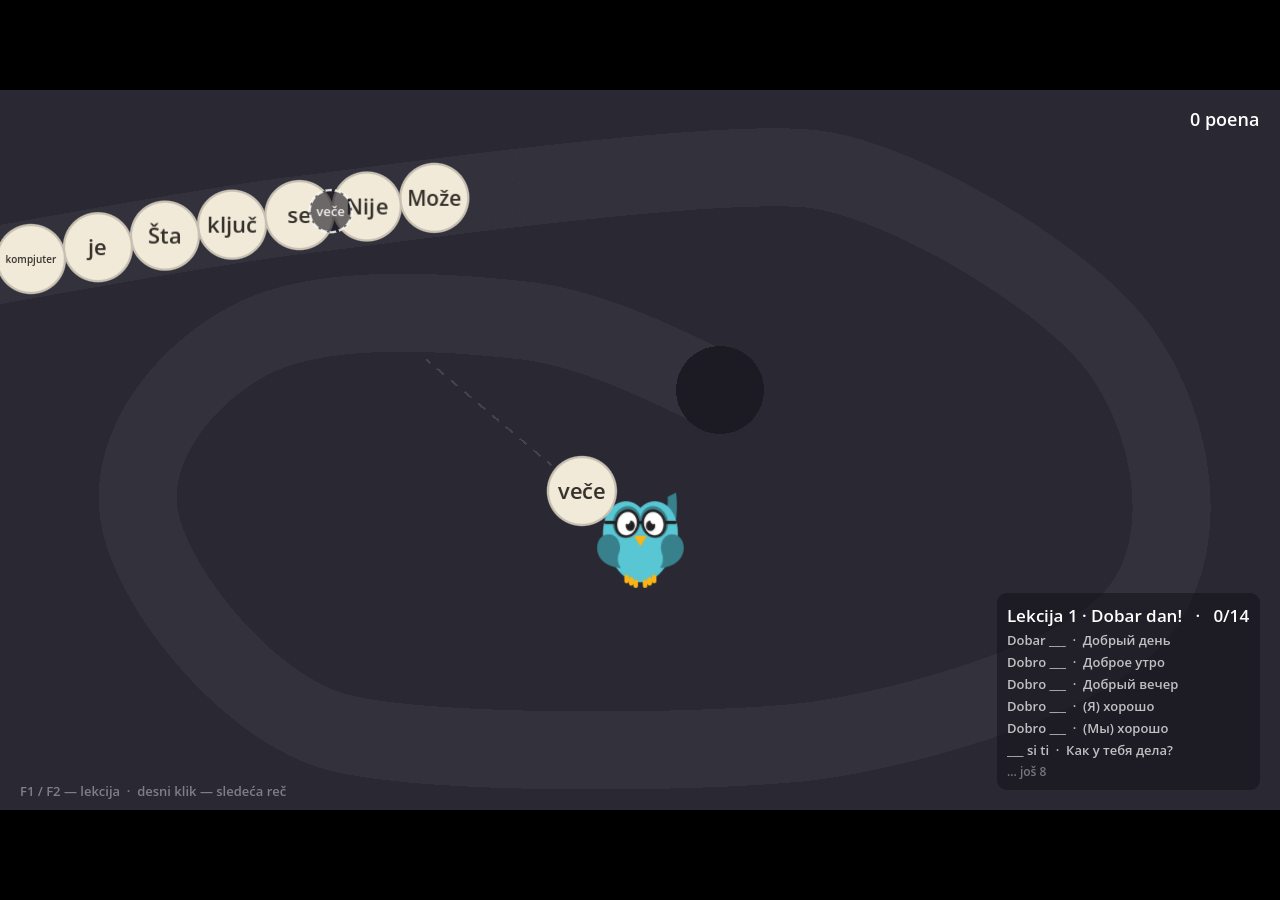
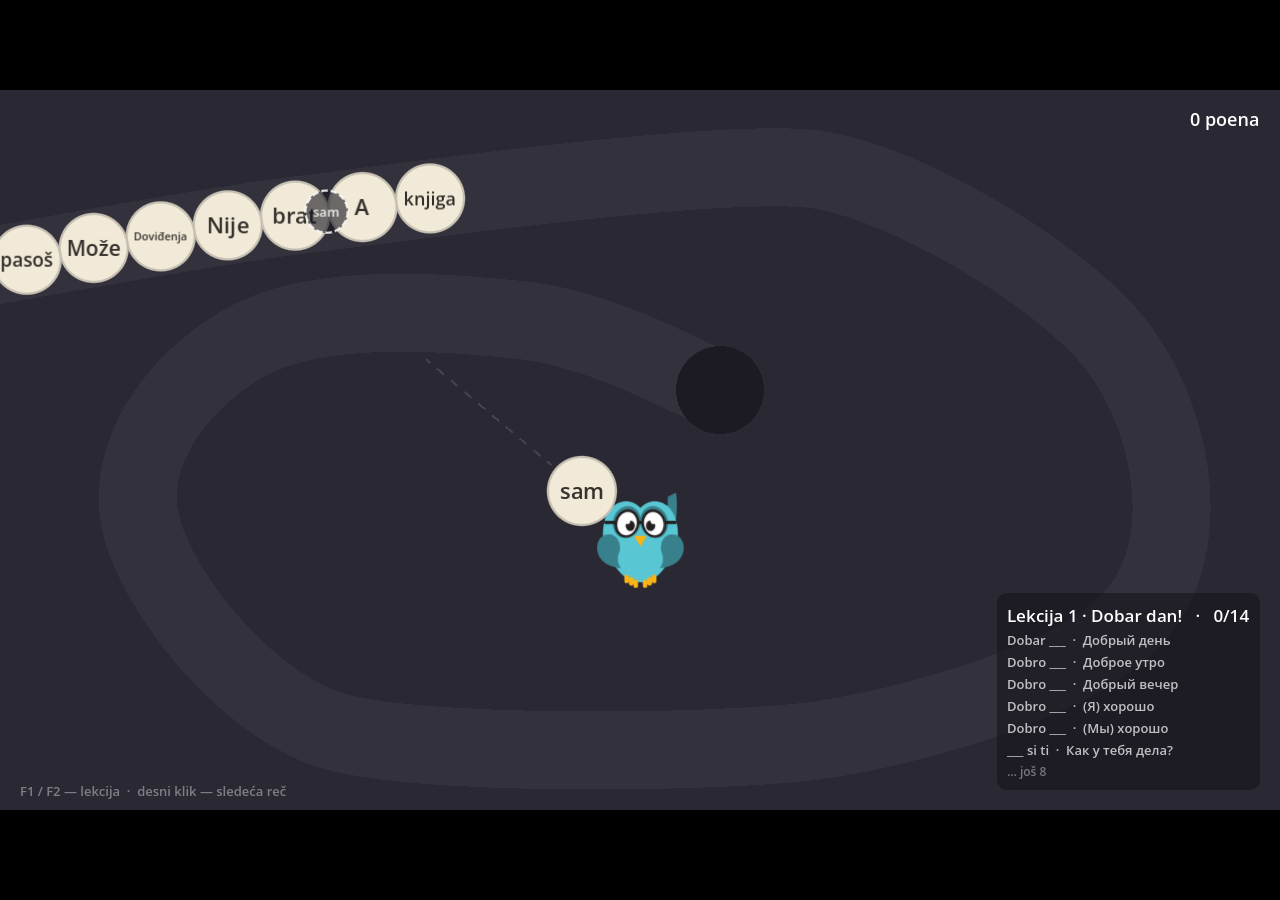
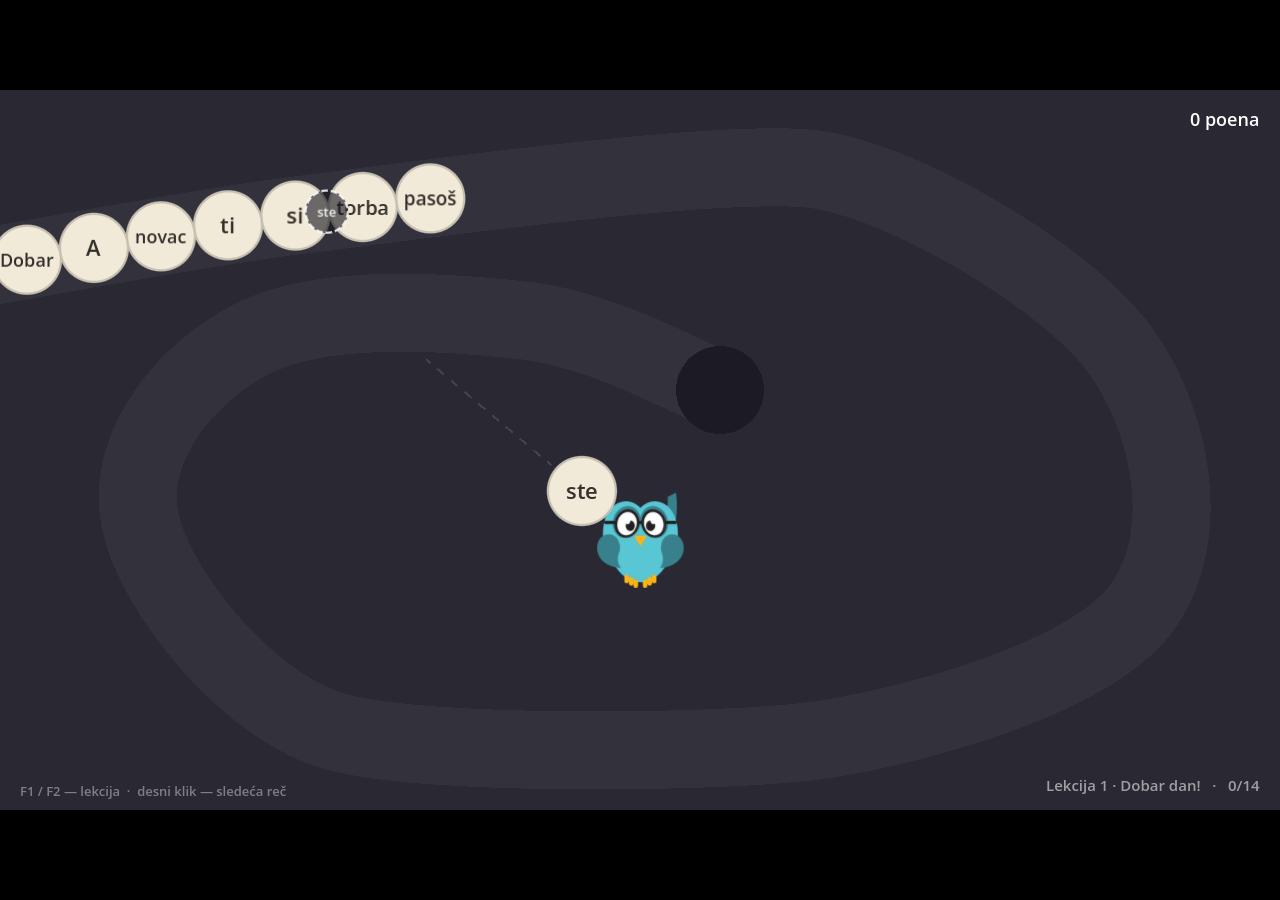
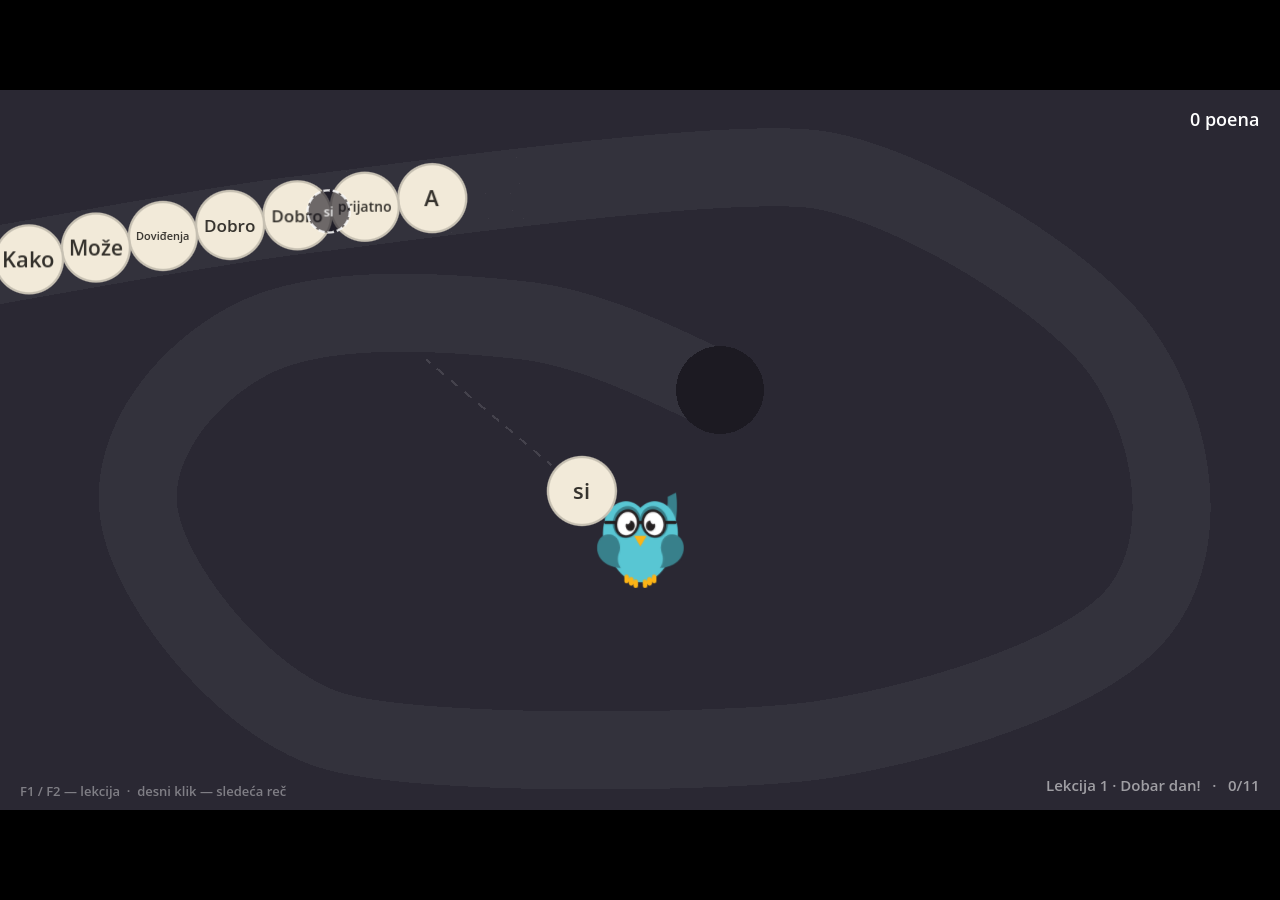
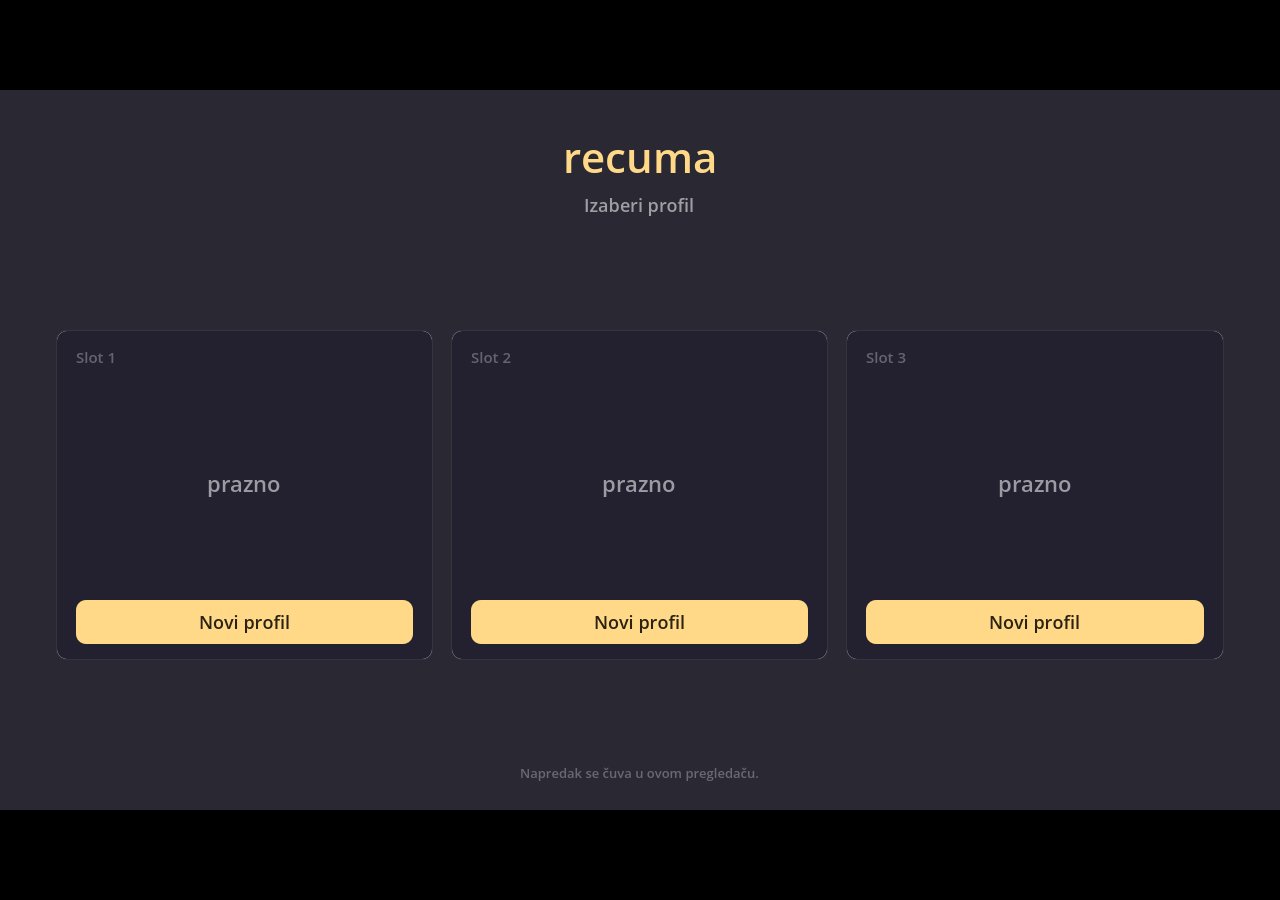
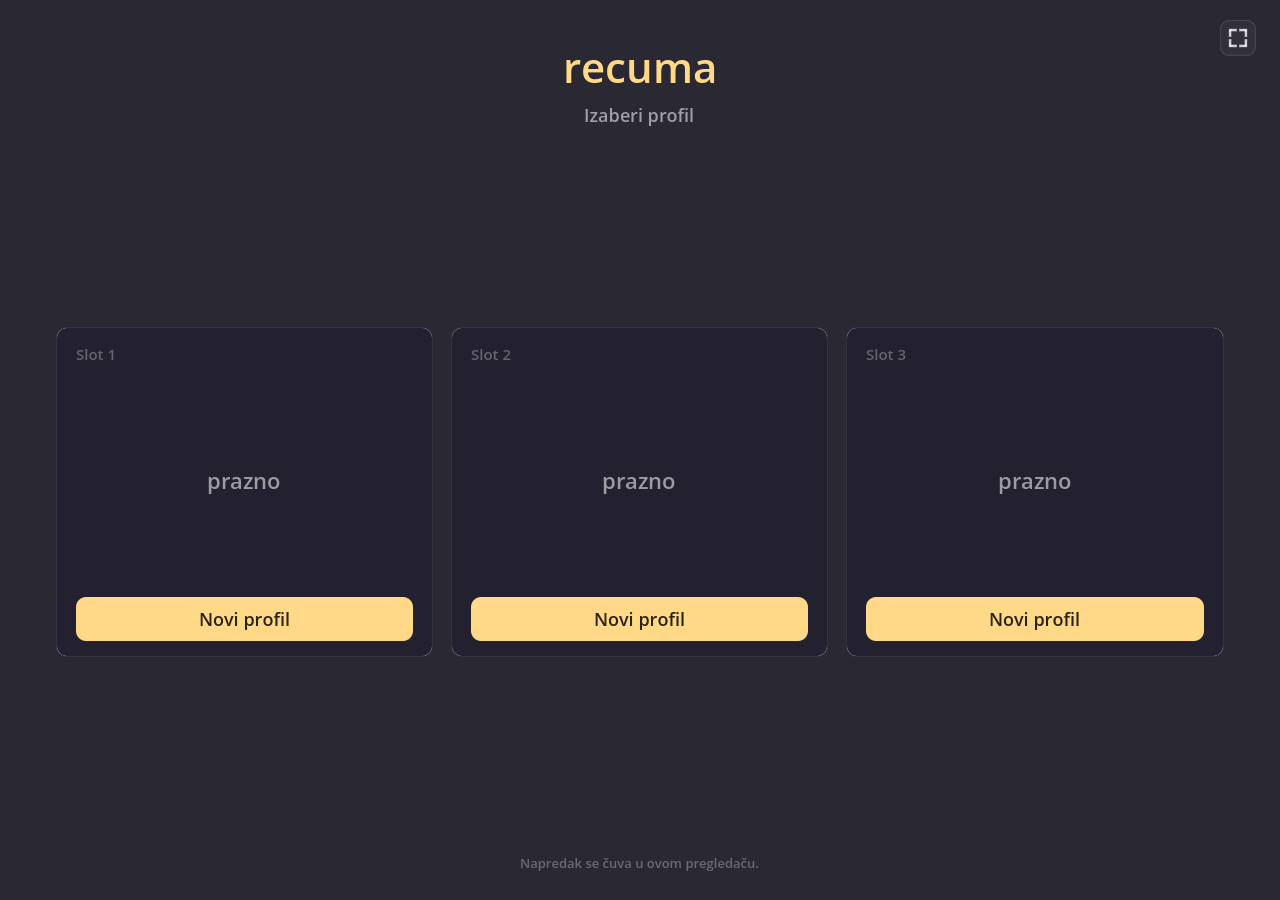
